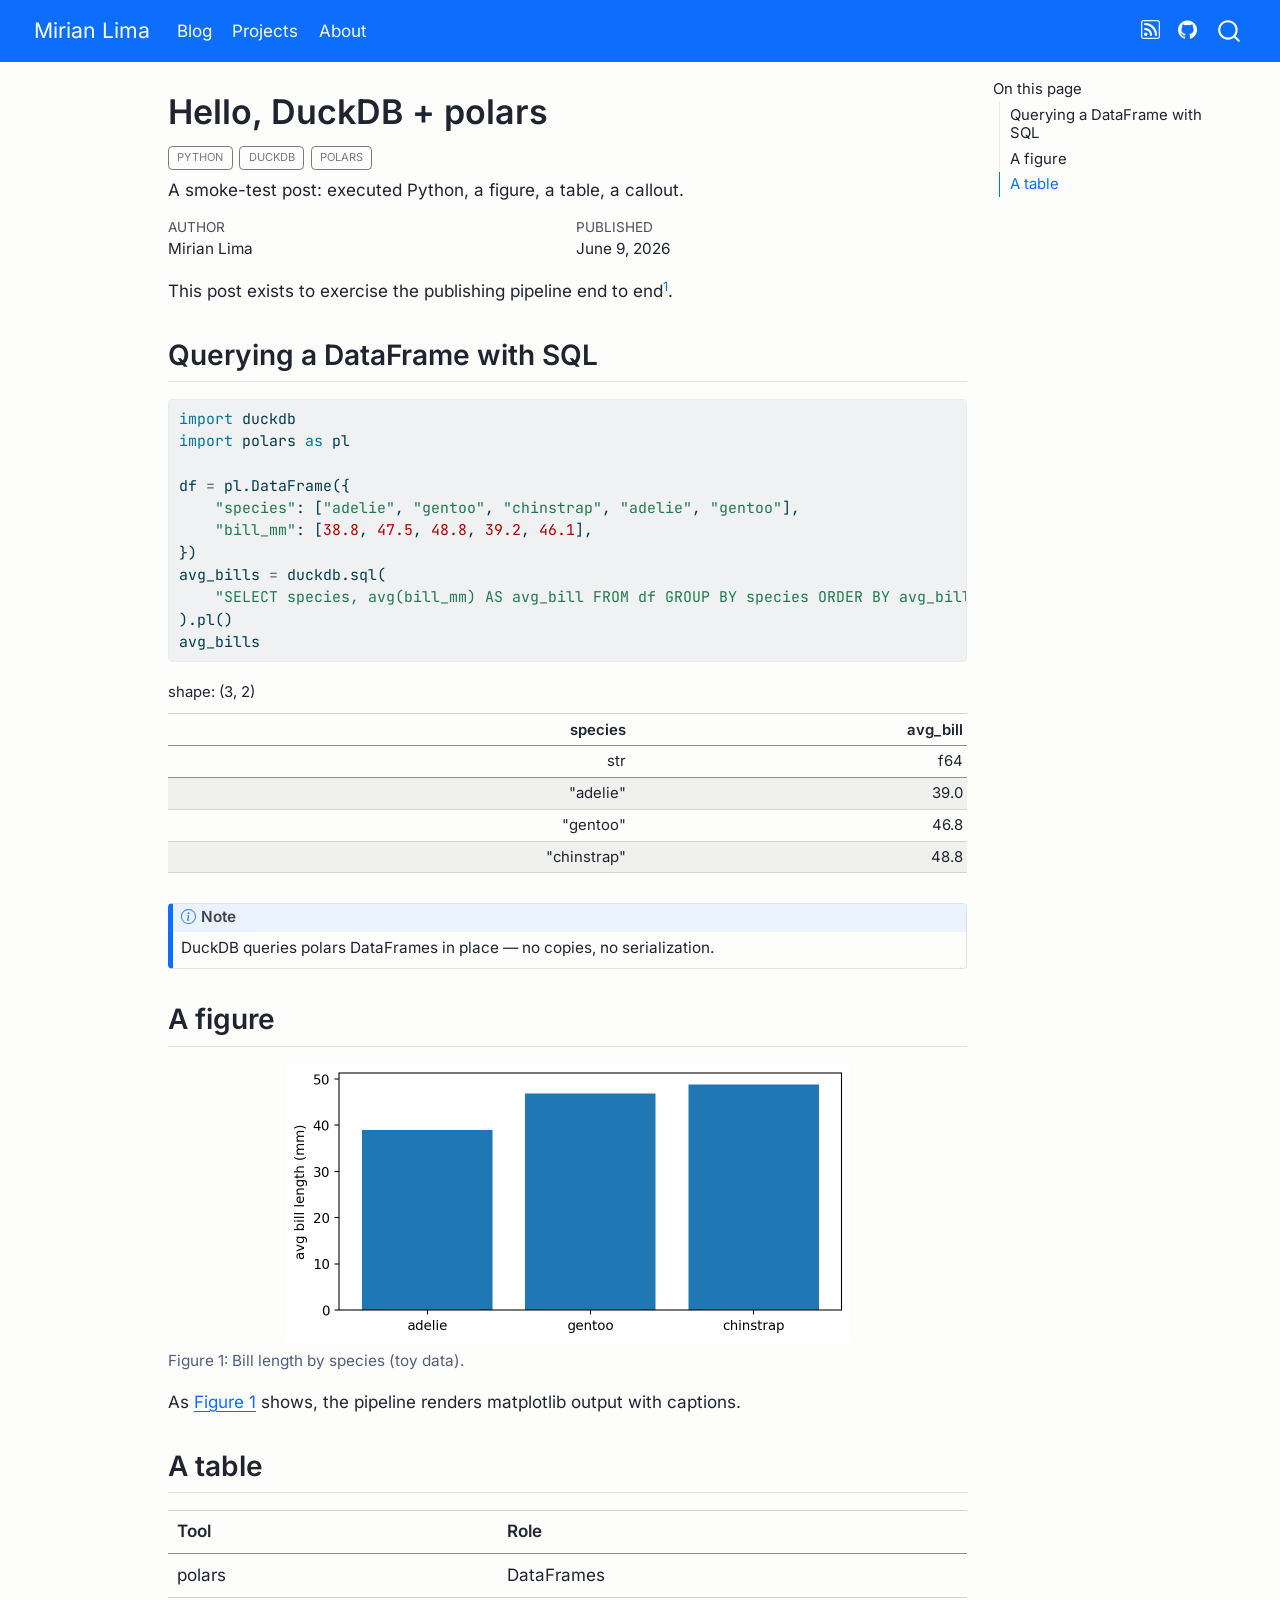
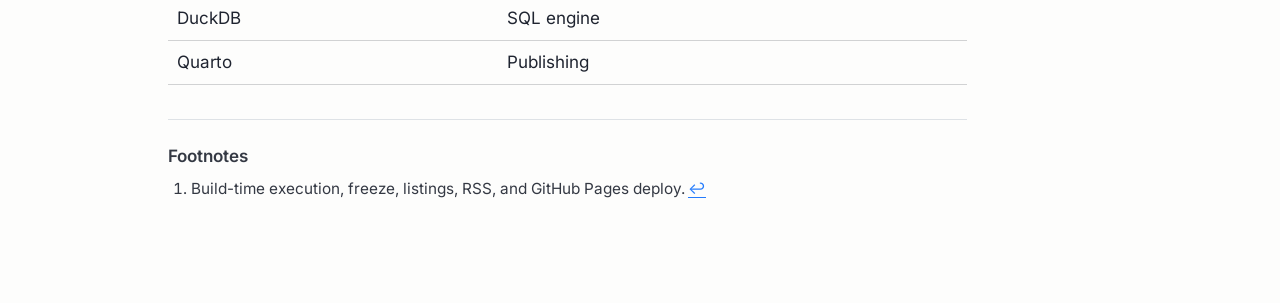
==== ai_docs/design-samples/sample-post.html @ 85ce5314 "Add self-contained sample pages for the Claude Design round" ====
<!DOCTYPE html>
<html xmlns="http://www.w3.org/1999/xhtml" lang="en" xml:lang="en"><head>

<meta charset="utf-8">
<meta name="generator" content="quarto-1.8.24">

<meta name="viewport" content="width=device-width, initial-scale=1.0, user-scalable=yes">

<meta name="author" content="Mirian Lima">
<meta name="dcterms.date" content="2026-06-09">
<meta name="description" content="A smoke-test post: executed Python, a figure, a table, a callout.">

<title>Hello, DuckDB + polars – Mirian Lima</title>
<style>
code{white-space: pre-wrap;}
span.smallcaps{font-variant: small-caps;}
div.columns{display: flex; gap: min(4vw, 1.5em);}
div.column{flex: auto; overflow-x: auto;}
div.hanging-indent{margin-left: 1.5em; text-indent: -1.5em;}
ul.task-list{list-style: none;}
ul.task-list li input[type="checkbox"] {
width: 0.8em;
margin: 0 0.8em 0.2em -1em;  vertical-align: middle;
}

html { -webkit-text-size-adjust: 100%; }
pre > code.sourceCode { white-space: pre; position: relative; }
pre > code.sourceCode > span { display: inline-block; line-height: 1.25; }
pre > code.sourceCode > span:empty { height: 1.2em; }
.sourceCode { overflow: visible; }
code.sourceCode > span { color: inherit; text-decoration: inherit; }
div.sourceCode { margin: 1em 0; }
pre.sourceCode { margin: 0; }
@media screen {
div.sourceCode { overflow: auto; }
}
@media print {
pre > code.sourceCode { white-space: pre-wrap; }
pre > code.sourceCode > span { text-indent: -5em; padding-left: 5em; }
}
pre.numberSource code
{ counter-reset: source-line 0; }
pre.numberSource code > span
{ position: relative; left: -4em; counter-increment: source-line; }
pre.numberSource code > span > a:first-child::before
{ content: counter(source-line);
position: relative; left: -1em; text-align: right; vertical-align: baseline;
border: none; display: inline-block;
-webkit-touch-callout: none; -webkit-user-select: none;
-khtml-user-select: none; -moz-user-select: none;
-ms-user-select: none; user-select: none;
padding: 0 4px; width: 4em;
}
pre.numberSource { margin-left: 3em; padding-left: 4px; }
div.sourceCode
{ }
@media screen {
pre > code.sourceCode > span > a:first-child::before { text-decoration: underline; }
}
</style>


<script>/*! jQuery v3.5.1 | (c) JS Foundation and other contributors | jquery.org/license */
!function(e,t){"use strict";"object"==typeof module&&"object"==typeof module.exports?module.exports=e.document?t(e,!0):function(e){if(!e.document)throw new Error("jQuery requires a window with a document");return t(e)}:t(e)}("undefined"!=typeof window?window:this,function(C,e){"use strict";var t=[],r=Object.getPrototypeOf,s=t.slice,g=t.flat?function(e){return t.flat.call(e)}:function(e){return t.concat.apply([],e)},u=t.push,i=t.indexOf,n={},o=n.toString,v=n.hasOwnProperty,a=v.toString,l=a.call(Object),y={},m=function(e){return"function"==typeof e&&"number"!=typeof e.nodeType},x=function(e){return null!=e&&e===e.window},E=C.document,c={type:!0,src:!0,nonce:!0,noModule:!0};function b(e,t,n){var r,i,o=(n=n||E).createElement("script");if(o.text=e,t)for(r in c)(i=t[r]||t.getAttribute&&t.getAttribute(r))&&o.setAttribute(r,i);n.head.appendChild(o).parentNode.removeChild(o)}function w(e){return null==e?e+"":"object"==typeof e||"function"==typeof e?n[o.call(e)]||"object":typeof e}var f="3.5.1",S=function(e,t){return new S.fn.init(e,t)};function p(e){var t=!!e&&"length"in e&&e.length,n=w(e);return!m(e)&&!x(e)&&("array"===n||0===t||"number"==typeof t&&0<t&&t-1 in e)}S.fn=S.prototype={jquery:f,constructor:S,length:0,toArray:function(){return s.call(this)},get:function(e){return null==e?s.call(this):e<0?this[e+this.length]:this[e]},pushStack:function(e){var t=S.merge(this.constructor(),e);return t.prevObject=this,t},each:function(e){return S.each(this,e)},map:function(n){return this.pushStack(S.map(this,function(e,t){return n.call(e,t,e)}))},slice:function(){return this.pushStack(s.apply(this,arguments))},first:function(){return this.eq(0)},last:function(){return this.eq(-1)},even:function(){return this.pushStack(S.grep(this,function(e,t){return(t+1)%2}))},odd:function(){return this.pushStack(S.grep(this,function(e,t){return t%2}))},eq:function(e){var t=this.length,n=+e+(e<0?t:0);return this.pushStack(0<=n&&n<t?[this[n]]:[])},end:function(){return this.prevObject||this.constructor()},push:u,sort:t.sort,splice:t.splice},S.extend=S.fn.extend=function(){var e,t,n,r,i,o,a=arguments[0]||{},s=1,u=arguments.length,l=!1;for("boolean"==typeof a&&(l=a,a=arguments[s]||{},s++),"object"==typeof a||m(a)||(a={}),s===u&&(a=this,s--);s<u;s++)if(null!=(e=arguments[s]))for(t in e)r=e[t],"__proto__"!==t&&a!==r&&(l&&r&&(S.isPlainObject(r)||(i=Array.isArray(r)))?(n=a[t],o=i&&!Array.isArray(n)?[]:i||S.isPlainObject(n)?n:{},i=!1,a[t]=S.extend(l,o,r)):void 0!==r&&(a[t]=r));return a},S.extend({expando:"jQuery"+(f+Math.random()).replace(/\D/g,""),isReady:!0,error:function(e){throw new Error(e)},noop:function(){},isPlainObject:function(e){var t,n;return!(!e||"[object Object]"!==o.call(e))&&(!(t=r(e))||"function"==typeof(n=v.call(t,"constructor")&&t.constructor)&&a.call(n)===l)},isEmptyObject:function(e){var t;for(t in e)return!1;return!0},globalEval:function(e,t,n){b(e,{nonce:t&&t.nonce},n)},each:function(e,t){var n,r=0;if(p(e)){for(n=e.length;r<n;r++)if(!1===t.call(e[r],r,e[r]))break}else for(r in e)if(!1===t.call(e[r],r,e[r]))break;return e},makeArray:function(e,t){var n=t||[];return null!=e&&(p(Object(e))?S.merge(n,"string"==typeof e?[e]:e):u.call(n,e)),n},inArray:function(e,t,n){return null==t?-1:i.call(t,e,n)},merge:function(e,t){for(var n=+t.length,r=0,i=e.length;r<n;r++)e[i++]=t[r];return e.length=i,e},grep:function(e,t,n){for(var r=[],i=0,o=e.length,a=!n;i<o;i++)!t(e[i],i)!==a&&r.push(e[i]);return r},map:function(e,t,n){var r,i,o=0,a=[];if(p(e))for(r=e.length;o<r;o++)null!=(i=t(e[o],o,n))&&a.push(i);else for(o in e)null!=(i=t(e[o],o,n))&&a.push(i);return g(a)},guid:1,support:y}),"function"==typeof Symbol&&(S.fn[Symbol.iterator]=t[Symbol.iterator]),S.each("Boolean Number String Function Array Date RegExp Object Error Symbol".split(" "),function(e,t){n["[object "+t+"]"]=t.toLowerCase()});var d=function(n){var e,d,b,o,i,h,f,g,w,u,l,T,C,a,E,v,s,c,y,S="sizzle"+1*new Date,p=n.document,k=0,r=0,m=ue(),x=ue(),A=ue(),N=ue(),D=function(e,t){return e===t&&(l=!0),0},j={}.hasOwnProperty,t=[],q=t.pop,L=t.push,H=t.push,O=t.slice,P=function(e,t){for(var n=0,r=e.length;n<r;n++)if(e[n]===t)return n;return-1},R="checked|selected|async|autofocus|autoplay|controls|defer|disabled|hidden|ismap|loop|multiple|open|readonly|required|scoped",M="[\\x20\\t\\r\\n\\f]",I="(?:\\\\[\\da-fA-F]{1,6}"+M+"?|\\\\[^\\r\\n\\f]|[\\w-]|[^\0-\\x7f])+",W="\\["+M+"*("+I+")(?:"+M+"*([*^$|!~]?=)"+M+"*(?:'((?:\\\\.|[^\\\\'])*)'|\"((?:\\\\.|[^\\\\\"])*)\"|("+I+"))|)"+M+"*\\]",F=":("+I+")(?:\\((('((?:\\\\.|[^\\\\'])*)'|\"((?:\\\\.|[^\\\\\"])*)\")|((?:\\\\.|[^\\\\()[\\]]|"+W+")*)|.*)\\)|)",B=new RegExp(M+"+","g"),$=new RegExp("^"+M+"+|((?:^|[^\\\\])(?:\\\\.)*)"+M+"+$","g"),_=new RegExp("^"+M+"*,"+M+"*"),z=new RegExp("^"+M+"*([>+~]|"+M+")"+M+"*"),U=new RegExp(M+"|>"),X=new RegExp(F),V=new RegExp("^"+I+"$"),G={ID:new RegExp("^#("+I+")"),CLASS:new RegExp("^\\.("+I+")"),TAG:new RegExp("^("+I+"|[*])"),ATTR:new RegExp("^"+W),PSEUDO:new RegExp("^"+F),CHILD:new RegExp("^:(only|first|last|nth|nth-last)-(child|of-type)(?:\\("+M+"*(even|odd|(([+-]|)(\\d*)n|)"+M+"*(?:([+-]|)"+M+"*(\\d+)|))"+M+"*\\)|)","i"),bool:new RegExp("^(?:"+R+")$","i"),needsContext:new RegExp("^"+M+"*[>+~]|:(even|odd|eq|gt|lt|nth|first|last)(?:\\("+M+"*((?:-\\d)?\\d*)"+M+"*\\)|)(?=[^-]|$)","i")},Y=/HTML$/i,Q=/^(?:input|select|textarea|button)$/i,J=/^h\d$/i,K=/^[^{]+\{\s*\[native \w/,Z=/^(?:#([\w-]+)|(\w+)|\.([\w-]+))$/,ee=/[+~]/,te=new RegExp("\\\\[\\da-fA-F]{1,6}"+M+"?|\\\\([^\\r\\n\\f])","g"),ne=function(e,t){var n="0x"+e.slice(1)-65536;return t||(n<0?String.fromCharCode(n+65536):String.fromCharCode(n>>10|55296,1023&n|56320))},re=/([\0-\x1f\x7f]|^-?\d)|^-$|[^\0-\x1f\x7f-\uFFFF\w-]/g,ie=function(e,t){return t?"\0"===e?"\ufffd":e.slice(0,-1)+"\\"+e.charCodeAt(e.length-1).toString(16)+" ":"\\"+e},oe=function(){T()},ae=be(function(e){return!0===e.disabled&&"fieldset"===e.nodeName.toLowerCase()},{dir:"parentNode",next:"legend"});try{H.apply(t=O.call(p.childNodes),p.childNodes),t[p.childNodes.length].nodeType}catch(e){H={apply:t.length?function(e,t){L.apply(e,O.call(t))}:function(e,t){var n=e.length,r=0;while(e[n++]=t[r++]);e.length=n-1}}}function se(t,e,n,r){var i,o,a,s,u,l,c,f=e&&e.ownerDocument,p=e?e.nodeType:9;if(n=n||[],"string"!=typeof t||!t||1!==p&&9!==p&&11!==p)return n;if(!r&&(T(e),e=e||C,E)){if(11!==p&&(u=Z.exec(t)))if(i=u[1]){if(9===p){if(!(a=e.getElementById(i)))return n;if(a.id===i)return n.push(a),n}else if(f&&(a=f.getElementById(i))&&y(e,a)&&a.id===i)return n.push(a),n}else{if(u[2])return H.apply(n,e.getElementsByTagName(t)),n;if((i=u[3])&&d.getElementsByClassName&&e.getElementsByClassName)return H.apply(n,e.getElementsByClassName(i)),n}if(d.qsa&&!N[t+" "]&&(!v||!v.test(t))&&(1!==p||"object"!==e.nodeName.toLowerCase())){if(c=t,f=e,1===p&&(U.test(t)||z.test(t))){(f=ee.test(t)&&ye(e.parentNode)||e)===e&&d.scope||((s=e.getAttribute("id"))?s=s.replace(re,ie):e.setAttribute("id",s=S)),o=(l=h(t)).length;while(o--)l[o]=(s?"#"+s:":scope")+" "+xe(l[o]);c=l.join(",")}try{return H.apply(n,f.querySelectorAll(c)),n}catch(e){N(t,!0)}finally{s===S&&e.removeAttribute("id")}}}return g(t.replace($,"$1"),e,n,r)}function ue(){var r=[];return function e(t,n){return r.push(t+" ")>b.cacheLength&&delete e[r.shift()],e[t+" "]=n}}function le(e){return e[S]=!0,e}function ce(e){var t=C.createElement("fieldset");try{return!!e(t)}catch(e){return!1}finally{t.parentNode&&t.parentNode.removeChild(t),t=null}}function fe(e,t){var n=e.split("|"),r=n.length;while(r--)b.attrHandle[n[r]]=t}function pe(e,t){var n=t&&e,r=n&&1===e.nodeType&&1===t.nodeType&&e.sourceIndex-t.sourceIndex;if(r)return r;if(n)while(n=n.nextSibling)if(n===t)return-1;return e?1:-1}function de(t){return function(e){return"input"===e.nodeName.toLowerCase()&&e.type===t}}function he(n){return function(e){var t=e.nodeName.toLowerCase();return("input"===t||"button"===t)&&e.type===n}}function ge(t){return function(e){return"form"in e?e.parentNode&&!1===e.disabled?"label"in e?"label"in e.parentNode?e.parentNode.disabled===t:e.disabled===t:e.isDisabled===t||e.isDisabled!==!t&&ae(e)===t:e.disabled===t:"label"in e&&e.disabled===t}}function ve(a){return le(function(o){return o=+o,le(function(e,t){var n,r=a([],e.length,o),i=r.length;while(i--)e[n=r[i]]&&(e[n]=!(t[n]=e[n]))})})}function ye(e){return e&&"undefined"!=typeof e.getElementsByTagName&&e}for(e in d=se.support={},i=se.isXML=function(e){var t=e.namespaceURI,n=(e.ownerDocument||e).documentElement;return!Y.test(t||n&&n.nodeName||"HTML")},T=se.setDocument=function(e){var t,n,r=e?e.ownerDocument||e:p;return r!=C&&9===r.nodeType&&r.documentElement&&(a=(C=r).documentElement,E=!i(C),p!=C&&(n=C.defaultView)&&n.top!==n&&(n.addEventListener?n.addEventListener("unload",oe,!1):n.attachEvent&&n.attachEvent("onunload",oe)),d.scope=ce(function(e){return a.appendChild(e).appendChild(C.createElement("div")),"undefined"!=typeof e.querySelectorAll&&!e.querySelectorAll(":scope fieldset div").length}),d.attributes=ce(function(e){return e.className="i",!e.getAttribute("className")}),d.getElementsByTagName=ce(function(e){return e.appendChild(C.createComment("")),!e.getElementsByTagName("*").length}),d.getElementsByClassName=K.test(C.getElementsByClassName),d.getById=ce(function(e){return a.appendChild(e).id=S,!C.getElementsByName||!C.getElementsByName(S).length}),d.getById?(b.filter.ID=function(e){var t=e.replace(te,ne);return function(e){return e.getAttribute("id")===t}},b.find.ID=function(e,t){if("undefined"!=typeof t.getElementById&&E){var n=t.getElementById(e);return n?[n]:[]}}):(b.filter.ID=function(e){var n=e.replace(te,ne);return function(e){var t="undefined"!=typeof e.getAttributeNode&&e.getAttributeNode("id");return t&&t.value===n}},b.find.ID=function(e,t){if("undefined"!=typeof t.getElementById&&E){var n,r,i,o=t.getElementById(e);if(o){if((n=o.getAttributeNode("id"))&&n.value===e)return[o];i=t.getElementsByName(e),r=0;while(o=i[r++])if((n=o.getAttributeNode("id"))&&n.value===e)return[o]}return[]}}),b.find.TAG=d.getElementsByTagName?function(e,t){return"undefined"!=typeof t.getElementsByTagName?t.getElementsByTagName(e):d.qsa?t.querySelectorAll(e):void 0}:function(e,t){var n,r=[],i=0,o=t.getElementsByTagName(e);if("*"===e){while(n=o[i++])1===n.nodeType&&r.push(n);return r}return o},b.find.CLASS=d.getElementsByClassName&&function(e,t){if("undefined"!=typeof t.getElementsByClassName&&E)return t.getElementsByClassName(e)},s=[],v=[],(d.qsa=K.test(C.querySelectorAll))&&(ce(function(e){var t;a.appendChild(e).innerHTML="<a id='"+S+"'></a><select id='"+S+"-\r\\' msallowcapture=''><option selected=''></option></select>",e.querySelectorAll("[msallowcapture^='']").length&&v.push("[*^$]="+M+"*(?:''|\"\")"),e.querySelectorAll("[selected]").length||v.push("\\["+M+"*(?:value|"+R+")"),e.querySelectorAll("[id~="+S+"-]").length||v.push("~="),(t=C.createElement("input")).setAttribute("name",""),e.appendChild(t),e.querySelectorAll("[name='']").length||v.push("\\["+M+"*name"+M+"*="+M+"*(?:''|\"\")"),e.querySelectorAll(":checked").length||v.push(":checked"),e.querySelectorAll("a#"+S+"+*").length||v.push(".#.+[+~]"),e.querySelectorAll("\\\f"),v.push("[\\r\\n\\f]")}),ce(function(e){e.innerHTML="<a href='' disabled='disabled'></a><select disabled='disabled'><option/></select>";var t=C.createElement("input");t.setAttribute("type","hidden"),e.appendChild(t).setAttribute("name","D"),e.querySelectorAll("[name=d]").length&&v.push("name"+M+"*[*^$|!~]?="),2!==e.querySelectorAll(":enabled").length&&v.push(":enabled",":disabled"),a.appendChild(e).disabled=!0,2!==e.querySelectorAll(":disabled").length&&v.push(":enabled",":disabled"),e.querySelectorAll("*,:x"),v.push(",.*:")})),(d.matchesSelector=K.test(c=a.matches||a.webkitMatchesSelector||a.mozMatchesSelector||a.oMatchesSelector||a.msMatchesSelector))&&ce(function(e){d.disconnectedMatch=c.call(e,"*"),c.call(e,"[s!='']:x"),s.push("!=",F)}),v=v.length&&new RegExp(v.join("|")),s=s.length&&new RegExp(s.join("|")),t=K.test(a.compareDocumentPosition),y=t||K.test(a.contains)?function(e,t){var n=9===e.nodeType?e.documentElement:e,r=t&&t.parentNode;return e===r||!(!r||1!==r.nodeType||!(n.contains?n.contains(r):e.compareDocumentPosition&&16&e.compareDocumentPosition(r)))}:function(e,t){if(t)while(t=t.parentNode)if(t===e)return!0;return!1},D=t?function(e,t){if(e===t)return l=!0,0;var n=!e.compareDocumentPosition-!t.compareDocumentPosition;return n||(1&(n=(e.ownerDocument||e)==(t.ownerDocument||t)?e.compareDocumentPosition(t):1)||!d.sortDetached&&t.compareDocumentPosition(e)===n?e==C||e.ownerDocument==p&&y(p,e)?-1:t==C||t.ownerDocument==p&&y(p,t)?1:u?P(u,e)-P(u,t):0:4&n?-1:1)}:function(e,t){if(e===t)return l=!0,0;var n,r=0,i=e.parentNode,o=t.parentNode,a=[e],s=[t];if(!i||!o)return e==C?-1:t==C?1:i?-1:o?1:u?P(u,e)-P(u,t):0;if(i===o)return pe(e,t);n=e;while(n=n.parentNode)a.unshift(n);n=t;while(n=n.parentNode)s.unshift(n);while(a[r]===s[r])r++;return r?pe(a[r],s[r]):a[r]==p?-1:s[r]==p?1:0}),C},se.matches=function(e,t){return se(e,null,null,t)},se.matchesSelector=function(e,t){if(T(e),d.matchesSelector&&E&&!N[t+" "]&&(!s||!s.test(t))&&(!v||!v.test(t)))try{var n=c.call(e,t);if(n||d.disconnectedMatch||e.document&&11!==e.document.nodeType)return n}catch(e){N(t,!0)}return 0<se(t,C,null,[e]).length},se.contains=function(e,t){return(e.ownerDocument||e)!=C&&T(e),y(e,t)},se.attr=function(e,t){(e.ownerDocument||e)!=C&&T(e);var n=b.attrHandle[t.toLowerCase()],r=n&&j.call(b.attrHandle,t.toLowerCase())?n(e,t,!E):void 0;return void 0!==r?r:d.attributes||!E?e.getAttribute(t):(r=e.getAttributeNode(t))&&r.specified?r.value:null},se.escape=function(e){return(e+"").replace(re,ie)},se.error=function(e){throw new Error("Syntax error, unrecognized expression: "+e)},se.uniqueSort=function(e){var t,n=[],r=0,i=0;if(l=!d.detectDuplicates,u=!d.sortStable&&e.slice(0),e.sort(D),l){while(t=e[i++])t===e[i]&&(r=n.push(i));while(r--)e.splice(n[r],1)}return u=null,e},o=se.getText=function(e){var t,n="",r=0,i=e.nodeType;if(i){if(1===i||9===i||11===i){if("string"==typeof e.textContent)return e.textContent;for(e=e.firstChild;e;e=e.nextSibling)n+=o(e)}else if(3===i||4===i)return e.nodeValue}else while(t=e[r++])n+=o(t);return n},(b=se.selectors={cacheLength:50,createPseudo:le,match:G,attrHandle:{},find:{},relative:{">":{dir:"parentNode",first:!0}," ":{dir:"parentNode"},"+":{dir:"previousSibling",first:!0},"~":{dir:"previousSibling"}},preFilter:{ATTR:function(e){return e[1]=e[1].replace(te,ne),e[3]=(e[3]||e[4]||e[5]||"").replace(te,ne),"~="===e[2]&&(e[3]=" "+e[3]+" "),e.slice(0,4)},CHILD:function(e){return e[1]=e[1].toLowerCase(),"nth"===e[1].slice(0,3)?(e[3]||se.error(e[0]),e[4]=+(e[4]?e[5]+(e[6]||1):2*("even"===e[3]||"odd"===e[3])),e[5]=+(e[7]+e[8]||"odd"===e[3])):e[3]&&se.error(e[0]),e},PSEUDO:function(e){var t,n=!e[6]&&e[2];return G.CHILD.test(e[0])?null:(e[3]?e[2]=e[4]||e[5]||"":n&&X.test(n)&&(t=h(n,!0))&&(t=n.indexOf(")",n.length-t)-n.length)&&(e[0]=e[0].slice(0,t),e[2]=n.slice(0,t)),e.slice(0,3))}},filter:{TAG:function(e){var t=e.replace(te,ne).toLowerCase();return"*"===e?function(){return!0}:function(e){return e.nodeName&&e.nodeName.toLowerCase()===t}},CLASS:function(e){var t=m[e+" "];return t||(t=new RegExp("(^|"+M+")"+e+"("+M+"|$)"))&&m(e,function(e){return t.test("string"==typeof e.className&&e.className||"undefined"!=typeof e.getAttribute&&e.getAttribute("class")||"")})},ATTR:function(n,r,i){return function(e){var t=se.attr(e,n);return null==t?"!="===r:!r||(t+="","="===r?t===i:"!="===r?t!==i:"^="===r?i&&0===t.indexOf(i):"*="===r?i&&-1<t.indexOf(i):"$="===r?i&&t.slice(-i.length)===i:"~="===r?-1<(" "+t.replace(B," ")+" ").indexOf(i):"|="===r&&(t===i||t.slice(0,i.length+1)===i+"-"))}},CHILD:function(h,e,t,g,v){var y="nth"!==h.slice(0,3),m="last"!==h.slice(-4),x="of-type"===e;return 1===g&&0===v?function(e){return!!e.parentNode}:function(e,t,n){var r,i,o,a,s,u,l=y!==m?"nextSibling":"previousSibling",c=e.parentNode,f=x&&e.nodeName.toLowerCase(),p=!n&&!x,d=!1;if(c){if(y){while(l){a=e;while(a=a[l])if(x?a.nodeName.toLowerCase()===f:1===a.nodeType)return!1;u=l="only"===h&&!u&&"nextSibling"}return!0}if(u=[m?c.firstChild:c.lastChild],m&&p){d=(s=(r=(i=(o=(a=c)[S]||(a[S]={}))[a.uniqueID]||(o[a.uniqueID]={}))[h]||[])[0]===k&&r[1])&&r[2],a=s&&c.childNodes[s];while(a=++s&&a&&a[l]||(d=s=0)||u.pop())if(1===a.nodeType&&++d&&a===e){i[h]=[k,s,d];break}}else if(p&&(d=s=(r=(i=(o=(a=e)[S]||(a[S]={}))[a.uniqueID]||(o[a.uniqueID]={}))[h]||[])[0]===k&&r[1]),!1===d)while(a=++s&&a&&a[l]||(d=s=0)||u.pop())if((x?a.nodeName.toLowerCase()===f:1===a.nodeType)&&++d&&(p&&((i=(o=a[S]||(a[S]={}))[a.uniqueID]||(o[a.uniqueID]={}))[h]=[k,d]),a===e))break;return(d-=v)===g||d%g==0&&0<=d/g}}},PSEUDO:function(e,o){var t,a=b.pseudos[e]||b.setFilters[e.toLowerCase()]||se.error("unsupported pseudo: "+e);return a[S]?a(o):1<a.length?(t=[e,e,"",o],b.setFilters.hasOwnProperty(e.toLowerCase())?le(function(e,t){var n,r=a(e,o),i=r.length;while(i--)e[n=P(e,r[i])]=!(t[n]=r[i])}):function(e){return a(e,0,t)}):a}},pseudos:{not:le(function(e){var r=[],i=[],s=f(e.replace($,"$1"));return s[S]?le(function(e,t,n,r){var i,o=s(e,null,r,[]),a=e.length;while(a--)(i=o[a])&&(e[a]=!(t[a]=i))}):function(e,t,n){return r[0]=e,s(r,null,n,i),r[0]=null,!i.pop()}}),has:le(function(t){return function(e){return 0<se(t,e).length}}),contains:le(function(t){return t=t.replace(te,ne),function(e){return-1<(e.textContent||o(e)).indexOf(t)}}),lang:le(function(n){return V.test(n||"")||se.error("unsupported lang: "+n),n=n.replace(te,ne).toLowerCase(),function(e){var t;do{if(t=E?e.lang:e.getAttribute("xml:lang")||e.getAttribute("lang"))return(t=t.toLowerCase())===n||0===t.indexOf(n+"-")}while((e=e.parentNode)&&1===e.nodeType);return!1}}),target:function(e){var t=n.location&&n.location.hash;return t&&t.slice(1)===e.id},root:function(e){return e===a},focus:function(e){return e===C.activeElement&&(!C.hasFocus||C.hasFocus())&&!!(e.type||e.href||~e.tabIndex)},enabled:ge(!1),disabled:ge(!0),checked:function(e){var t=e.nodeName.toLowerCase();return"input"===t&&!!e.checked||"option"===t&&!!e.selected},selected:function(e){return e.parentNode&&e.parentNode.selectedIndex,!0===e.selected},empty:function(e){for(e=e.firstChild;e;e=e.nextSibling)if(e.nodeType<6)return!1;return!0},parent:function(e){return!b.pseudos.empty(e)},header:function(e){return J.test(e.nodeName)},input:function(e){return Q.test(e.nodeName)},button:function(e){var t=e.nodeName.toLowerCase();return"input"===t&&"button"===e.type||"button"===t},text:function(e){var t;return"input"===e.nodeName.toLowerCase()&&"text"===e.type&&(null==(t=e.getAttribute("type"))||"text"===t.toLowerCase())},first:ve(function(){return[0]}),last:ve(function(e,t){return[t-1]}),eq:ve(function(e,t,n){return[n<0?n+t:n]}),even:ve(function(e,t){for(var n=0;n<t;n+=2)e.push(n);return e}),odd:ve(function(e,t){for(var n=1;n<t;n+=2)e.push(n);return e}),lt:ve(function(e,t,n){for(var r=n<0?n+t:t<n?t:n;0<=--r;)e.push(r);return e}),gt:ve(function(e,t,n){for(var r=n<0?n+t:n;++r<t;)e.push(r);return e})}}).pseudos.nth=b.pseudos.eq,{radio:!0,checkbox:!0,file:!0,password:!0,image:!0})b.pseudos[e]=de(e);for(e in{submit:!0,reset:!0})b.pseudos[e]=he(e);function me(){}function xe(e){for(var t=0,n=e.length,r="";t<n;t++)r+=e[t].value;return r}function be(s,e,t){var u=e.dir,l=e.next,c=l||u,f=t&&"parentNode"===c,p=r++;return e.first?function(e,t,n){while(e=e[u])if(1===e.nodeType||f)return s(e,t,n);return!1}:function(e,t,n){var r,i,o,a=[k,p];if(n){while(e=e[u])if((1===e.nodeType||f)&&s(e,t,n))return!0}else while(e=e[u])if(1===e.nodeType||f)if(i=(o=e[S]||(e[S]={}))[e.uniqueID]||(o[e.uniqueID]={}),l&&l===e.nodeName.toLowerCase())e=e[u]||e;else{if((r=i[c])&&r[0]===k&&r[1]===p)return a[2]=r[2];if((i[c]=a)[2]=s(e,t,n))return!0}return!1}}function we(i){return 1<i.length?function(e,t,n){var r=i.length;while(r--)if(!i[r](e,t,n))return!1;return!0}:i[0]}function Te(e,t,n,r,i){for(var o,a=[],s=0,u=e.length,l=null!=t;s<u;s++)(o=e[s])&&(n&&!n(o,r,i)||(a.push(o),l&&t.push(s)));return a}function Ce(d,h,g,v,y,e){return v&&!v[S]&&(v=Ce(v)),y&&!y[S]&&(y=Ce(y,e)),le(function(e,t,n,r){var i,o,a,s=[],u=[],l=t.length,c=e||function(e,t,n){for(var r=0,i=t.length;r<i;r++)se(e,t[r],n);return n}(h||"*",n.nodeType?[n]:n,[]),f=!d||!e&&h?c:Te(c,s,d,n,r),p=g?y||(e?d:l||v)?[]:t:f;if(g&&g(f,p,n,r),v){i=Te(p,u),v(i,[],n,r),o=i.length;while(o--)(a=i[o])&&(p[u[o]]=!(f[u[o]]=a))}if(e){if(y||d){if(y){i=[],o=p.length;while(o--)(a=p[o])&&i.push(f[o]=a);y(null,p=[],i,r)}o=p.length;while(o--)(a=p[o])&&-1<(i=y?P(e,a):s[o])&&(e[i]=!(t[i]=a))}}else p=Te(p===t?p.splice(l,p.length):p),y?y(null,t,p,r):H.apply(t,p)})}function Ee(e){for(var i,t,n,r=e.length,o=b.relative[e[0].type],a=o||b.relative[" "],s=o?1:0,u=be(function(e){return e===i},a,!0),l=be(function(e){return-1<P(i,e)},a,!0),c=[function(e,t,n){var r=!o&&(n||t!==w)||((i=t).nodeType?u(e,t,n):l(e,t,n));return i=null,r}];s<r;s++)if(t=b.relative[e[s].type])c=[be(we(c),t)];else{if((t=b.filter[e[s].type].apply(null,e[s].matches))[S]){for(n=++s;n<r;n++)if(b.relative[e[n].type])break;return Ce(1<s&&we(c),1<s&&xe(e.slice(0,s-1).concat({value:" "===e[s-2].type?"*":""})).replace($,"$1"),t,s<n&&Ee(e.slice(s,n)),n<r&&Ee(e=e.slice(n)),n<r&&xe(e))}c.push(t)}return we(c)}return me.prototype=b.filters=b.pseudos,b.setFilters=new me,h=se.tokenize=function(e,t){var n,r,i,o,a,s,u,l=x[e+" "];if(l)return t?0:l.slice(0);a=e,s=[],u=b.preFilter;while(a){for(o in n&&!(r=_.exec(a))||(r&&(a=a.slice(r[0].length)||a),s.push(i=[])),n=!1,(r=z.exec(a))&&(n=r.shift(),i.push({value:n,type:r[0].replace($," ")}),a=a.slice(n.length)),b.filter)!(r=G[o].exec(a))||u[o]&&!(r=u[o](r))||(n=r.shift(),i.push({value:n,type:o,matches:r}),a=a.slice(n.length));if(!n)break}return t?a.length:a?se.error(e):x(e,s).slice(0)},f=se.compile=function(e,t){var n,v,y,m,x,r,i=[],o=[],a=A[e+" "];if(!a){t||(t=h(e)),n=t.length;while(n--)(a=Ee(t[n]))[S]?i.push(a):o.push(a);(a=A(e,(v=o,m=0<(y=i).length,x=0<v.length,r=function(e,t,n,r,i){var o,a,s,u=0,l="0",c=e&&[],f=[],p=w,d=e||x&&b.find.TAG("*",i),h=k+=null==p?1:Math.random()||.1,g=d.length;for(i&&(w=t==C||t||i);l!==g&&null!=(o=d[l]);l++){if(x&&o){a=0,t||o.ownerDocument==C||(T(o),n=!E);while(s=v[a++])if(s(o,t||C,n)){r.push(o);break}i&&(k=h)}m&&((o=!s&&o)&&u--,e&&c.push(o))}if(u+=l,m&&l!==u){a=0;while(s=y[a++])s(c,f,t,n);if(e){if(0<u)while(l--)c[l]||f[l]||(f[l]=q.call(r));f=Te(f)}H.apply(r,f),i&&!e&&0<f.length&&1<u+y.length&&se.uniqueSort(r)}return i&&(k=h,w=p),c},m?le(r):r))).selector=e}return a},g=se.select=function(e,t,n,r){var i,o,a,s,u,l="function"==typeof e&&e,c=!r&&h(e=l.selector||e);if(n=n||[],1===c.length){if(2<(o=c[0]=c[0].slice(0)).length&&"ID"===(a=o[0]).type&&9===t.nodeType&&E&&b.relative[o[1].type]){if(!(t=(b.find.ID(a.matches[0].replace(te,ne),t)||[])[0]))return n;l&&(t=t.parentNode),e=e.slice(o.shift().value.length)}i=G.needsContext.test(e)?0:o.length;while(i--){if(a=o[i],b.relative[s=a.type])break;if((u=b.find[s])&&(r=u(a.matches[0].replace(te,ne),ee.test(o[0].type)&&ye(t.parentNode)||t))){if(o.splice(i,1),!(e=r.length&&xe(o)))return H.apply(n,r),n;break}}}return(l||f(e,c))(r,t,!E,n,!t||ee.test(e)&&ye(t.parentNode)||t),n},d.sortStable=S.split("").sort(D).join("")===S,d.detectDuplicates=!!l,T(),d.sortDetached=ce(function(e){return 1&e.compareDocumentPosition(C.createElement("fieldset"))}),ce(function(e){return e.innerHTML="<a href='#'></a>","#"===e.firstChild.getAttribute("href")})||fe("type|href|height|width",function(e,t,n){if(!n)return e.getAttribute(t,"type"===t.toLowerCase()?1:2)}),d.attributes&&ce(function(e){return e.innerHTML="<input/>",e.firstChild.setAttribute("value",""),""===e.firstChild.getAttribute("value")})||fe("value",function(e,t,n){if(!n&&"input"===e.nodeName.toLowerCase())return e.defaultValue}),ce(function(e){return null==e.getAttribute("disabled")})||fe(R,function(e,t,n){var r;if(!n)return!0===e[t]?t.toLowerCase():(r=e.getAttributeNode(t))&&r.specified?r.value:null}),se}(C);S.find=d,S.expr=d.selectors,S.expr[":"]=S.expr.pseudos,S.uniqueSort=S.unique=d.uniqueSort,S.text=d.getText,S.isXMLDoc=d.isXML,S.contains=d.contains,S.escapeSelector=d.escape;var h=function(e,t,n){var r=[],i=void 0!==n;while((e=e[t])&&9!==e.nodeType)if(1===e.nodeType){if(i&&S(e).is(n))break;r.push(e)}return r},T=function(e,t){for(var n=[];e;e=e.nextSibling)1===e.nodeType&&e!==t&&n.push(e);return n},k=S.expr.match.needsContext;function A(e,t){return e.nodeName&&e.nodeName.toLowerCase()===t.toLowerCase()}var N=/^<([a-z][^\/\0>:\x20\t\r\n\f]*)[\x20\t\r\n\f]*\/?>(?:<\/\1>|)$/i;function D(e,n,r){return m(n)?S.grep(e,function(e,t){return!!n.call(e,t,e)!==r}):n.nodeType?S.grep(e,function(e){return e===n!==r}):"string"!=typeof n?S.grep(e,function(e){return-1<i.call(n,e)!==r}):S.filter(n,e,r)}S.filter=function(e,t,n){var r=t[0];return n&&(e=":not("+e+")"),1===t.length&&1===r.nodeType?S.find.matchesSelector(r,e)?[r]:[]:S.find.matches(e,S.grep(t,function(e){return 1===e.nodeType}))},S.fn.extend({find:function(e){var t,n,r=this.length,i=this;if("string"!=typeof e)return this.pushStack(S(e).filter(function(){for(t=0;t<r;t++)if(S.contains(i[t],this))return!0}));for(n=this.pushStack([]),t=0;t<r;t++)S.find(e,i[t],n);return 1<r?S.uniqueSort(n):n},filter:function(e){return this.pushStack(D(this,e||[],!1))},not:function(e){return this.pushStack(D(this,e||[],!0))},is:function(e){return!!D(this,"string"==typeof e&&k.test(e)?S(e):e||[],!1).length}});var j,q=/^(?:\s*(<[\w\W]+>)[^>]*|#([\w-]+))$/;(S.fn.init=function(e,t,n){var r,i;if(!e)return this;if(n=n||j,"string"==typeof e){if(!(r="<"===e[0]&&">"===e[e.length-1]&&3<=e.length?[null,e,null]:q.exec(e))||!r[1]&&t)return!t||t.jquery?(t||n).find(e):this.constructor(t).find(e);if(r[1]){if(t=t instanceof S?t[0]:t,S.merge(this,S.parseHTML(r[1],t&&t.nodeType?t.ownerDocument||t:E,!0)),N.test(r[1])&&S.isPlainObject(t))for(r in t)m(this[r])?this[r](t[r]):this.attr(r,t[r]);return this}return(i=E.getElementById(r[2]))&&(this[0]=i,this.length=1),this}return e.nodeType?(this[0]=e,this.length=1,this):m(e)?void 0!==n.ready?n.ready(e):e(S):S.makeArray(e,this)}).prototype=S.fn,j=S(E);var L=/^(?:parents|prev(?:Until|All))/,H={children:!0,contents:!0,next:!0,prev:!0};function O(e,t){while((e=e[t])&&1!==e.nodeType);return e}S.fn.extend({has:function(e){var t=S(e,this),n=t.length;return this.filter(function(){for(var e=0;e<n;e++)if(S.contains(this,t[e]))return!0})},closest:function(e,t){var n,r=0,i=this.length,o=[],a="string"!=typeof e&&S(e);if(!k.test(e))for(;r<i;r++)for(n=this[r];n&&n!==t;n=n.parentNode)if(n.nodeType<11&&(a?-1<a.index(n):1===n.nodeType&&S.find.matchesSelector(n,e))){o.push(n);break}return this.pushStack(1<o.length?S.uniqueSort(o):o)},index:function(e){return e?"string"==typeof e?i.call(S(e),this[0]):i.call(this,e.jquery?e[0]:e):this[0]&&this[0].parentNode?this.first().prevAll().length:-1},add:function(e,t){return this.pushStack(S.uniqueSort(S.merge(this.get(),S(e,t))))},addBack:function(e){return this.add(null==e?this.prevObject:this.prevObject.filter(e))}}),S.each({parent:function(e){var t=e.parentNode;return t&&11!==t.nodeType?t:null},parents:function(e){return h(e,"parentNode")},parentsUntil:function(e,t,n){return h(e,"parentNode",n)},next:function(e){return O(e,"nextSibling")},prev:function(e){return O(e,"previousSibling")},nextAll:function(e){return h(e,"nextSibling")},prevAll:function(e){return h(e,"previousSibling")},nextUntil:function(e,t,n){return h(e,"nextSibling",n)},prevUntil:function(e,t,n){return h(e,"previousSibling",n)},siblings:function(e){return T((e.parentNode||{}).firstChild,e)},children:function(e){return T(e.firstChild)},contents:function(e){return null!=e.contentDocument&&r(e.contentDocument)?e.contentDocument:(A(e,"template")&&(e=e.content||e),S.merge([],e.childNodes))}},function(r,i){S.fn[r]=function(e,t){var n=S.map(this,i,e);return"Until"!==r.slice(-5)&&(t=e),t&&"string"==typeof t&&(n=S.filter(t,n)),1<this.length&&(H[r]||S.uniqueSort(n),L.test(r)&&n.reverse()),this.pushStack(n)}});var P=/[^\x20\t\r\n\f]+/g;function R(e){return e}function M(e){throw e}function I(e,t,n,r){var i;try{e&&m(i=e.promise)?i.call(e).done(t).fail(n):e&&m(i=e.then)?i.call(e,t,n):t.apply(void 0,[e].slice(r))}catch(e){n.apply(void 0,[e])}}S.Callbacks=function(r){var e,n;r="string"==typeof r?(e=r,n={},S.each(e.match(P)||[],function(e,t){n[t]=!0}),n):S.extend({},r);var i,t,o,a,s=[],u=[],l=-1,c=function(){for(a=a||r.once,o=i=!0;u.length;l=-1){t=u.shift();while(++l<s.length)!1===s[l].apply(t[0],t[1])&&r.stopOnFalse&&(l=s.length,t=!1)}r.memory||(t=!1),i=!1,a&&(s=t?[]:"")},f={add:function(){return s&&(t&&!i&&(l=s.length-1,u.push(t)),function n(e){S.each(e,function(e,t){m(t)?r.unique&&f.has(t)||s.push(t):t&&t.length&&"string"!==w(t)&&n(t)})}(arguments),t&&!i&&c()),this},remove:function(){return S.each(arguments,function(e,t){var n;while(-1<(n=S.inArray(t,s,n)))s.splice(n,1),n<=l&&l--}),this},has:function(e){return e?-1<S.inArray(e,s):0<s.length},empty:function(){return s&&(s=[]),this},disable:function(){return a=u=[],s=t="",this},disabled:function(){return!s},lock:function(){return a=u=[],t||i||(s=t=""),this},locked:function(){return!!a},fireWith:function(e,t){return a||(t=[e,(t=t||[]).slice?t.slice():t],u.push(t),i||c()),this},fire:function(){return f.fireWith(this,arguments),this},fired:function(){return!!o}};return f},S.extend({Deferred:function(e){var o=[["notify","progress",S.Callbacks("memory"),S.Callbacks("memory"),2],["resolve","done",S.Callbacks("once memory"),S.Callbacks("once memory"),0,"resolved"],["reject","fail",S.Callbacks("once memory"),S.Callbacks("once memory"),1,"rejected"]],i="pending",a={state:function(){return i},always:function(){return s.done(arguments).fail(arguments),this},"catch":function(e){return a.then(null,e)},pipe:function(){var i=arguments;return S.Deferred(function(r){S.each(o,function(e,t){var n=m(i[t[4]])&&i[t[4]];s[t[1]](function(){var e=n&&n.apply(this,arguments);e&&m(e.promise)?e.promise().progress(r.notify).done(r.resolve).fail(r.reject):r[t[0]+"With"](this,n?[e]:arguments)})}),i=null}).promise()},then:function(t,n,r){var u=0;function l(i,o,a,s){return function(){var n=this,r=arguments,e=function(){var e,t;if(!(i<u)){if((e=a.apply(n,r))===o.promise())throw new TypeError("Thenable self-resolution");t=e&&("object"==typeof e||"function"==typeof e)&&e.then,m(t)?s?t.call(e,l(u,o,R,s),l(u,o,M,s)):(u++,t.call(e,l(u,o,R,s),l(u,o,M,s),l(u,o,R,o.notifyWith))):(a!==R&&(n=void 0,r=[e]),(s||o.resolveWith)(n,r))}},t=s?e:function(){try{e()}catch(e){S.Deferred.exceptionHook&&S.Deferred.exceptionHook(e,t.stackTrace),u<=i+1&&(a!==M&&(n=void 0,r=[e]),o.rejectWith(n,r))}};i?t():(S.Deferred.getStackHook&&(t.stackTrace=S.Deferred.getStackHook()),C.setTimeout(t))}}return S.Deferred(function(e){o[0][3].add(l(0,e,m(r)?r:R,e.notifyWith)),o[1][3].add(l(0,e,m(t)?t:R)),o[2][3].add(l(0,e,m(n)?n:M))}).promise()},promise:function(e){return null!=e?S.extend(e,a):a}},s={};return S.each(o,function(e,t){var n=t[2],r=t[5];a[t[1]]=n.add,r&&n.add(function(){i=r},o[3-e][2].disable,o[3-e][3].disable,o[0][2].lock,o[0][3].lock),n.add(t[3].fire),s[t[0]]=function(){return s[t[0]+"With"](this===s?void 0:this,arguments),this},s[t[0]+"With"]=n.fireWith}),a.promise(s),e&&e.call(s,s),s},when:function(e){var n=arguments.length,t=n,r=Array(t),i=s.call(arguments),o=S.Deferred(),a=function(t){return function(e){r[t]=this,i[t]=1<arguments.length?s.call(arguments):e,--n||o.resolveWith(r,i)}};if(n<=1&&(I(e,o.done(a(t)).resolve,o.reject,!n),"pending"===o.state()||m(i[t]&&i[t].then)))return o.then();while(t--)I(i[t],a(t),o.reject);return o.promise()}});var W=/^(Eval|Internal|Range|Reference|Syntax|Type|URI)Error$/;S.Deferred.exceptionHook=function(e,t){C.console&&C.console.warn&&e&&W.test(e.name)&&C.console.warn("jQuery.Deferred exception: "+e.message,e.stack,t)},S.readyException=function(e){C.setTimeout(function(){throw e})};var F=S.Deferred();function B(){E.removeEventListener("DOMContentLoaded",B),C.removeEventListener("load",B),S.ready()}S.fn.ready=function(e){return F.then(e)["catch"](function(e){S.readyException(e)}),this},S.extend({isReady:!1,readyWait:1,ready:function(e){(!0===e?--S.readyWait:S.isReady)||(S.isReady=!0)!==e&&0<--S.readyWait||F.resolveWith(E,[S])}}),S.ready.then=F.then,"complete"===E.readyState||"loading"!==E.readyState&&!E.documentElement.doScroll?C.setTimeout(S.ready):(E.addEventListener("DOMContentLoaded",B),C.addEventListener("load",B));var $=function(e,t,n,r,i,o,a){var s=0,u=e.length,l=null==n;if("object"===w(n))for(s in i=!0,n)$(e,t,s,n[s],!0,o,a);else if(void 0!==r&&(i=!0,m(r)||(a=!0),l&&(a?(t.call(e,r),t=null):(l=t,t=function(e,t,n){return l.call(S(e),n)})),t))for(;s<u;s++)t(e[s],n,a?r:r.call(e[s],s,t(e[s],n)));return i?e:l?t.call(e):u?t(e[0],n):o},_=/^-ms-/,z=/-([a-z])/g;function U(e,t){return t.toUpperCase()}function X(e){return e.replace(_,"ms-").replace(z,U)}var V=function(e){return 1===e.nodeType||9===e.nodeType||!+e.nodeType};function G(){this.expando=S.expando+G.uid++}G.uid=1,G.prototype={cache:function(e){var t=e[this.expando];return t||(t={},V(e)&&(e.nodeType?e[this.expando]=t:Object.defineProperty(e,this.expando,{value:t,configurable:!0}))),t},set:function(e,t,n){var r,i=this.cache(e);if("string"==typeof t)i[X(t)]=n;else for(r in t)i[X(r)]=t[r];return i},get:function(e,t){return void 0===t?this.cache(e):e[this.expando]&&e[this.expando][X(t)]},access:function(e,t,n){return void 0===t||t&&"string"==typeof t&&void 0===n?this.get(e,t):(this.set(e,t,n),void 0!==n?n:t)},remove:function(e,t){var n,r=e[this.expando];if(void 0!==r){if(void 0!==t){n=(t=Array.isArray(t)?t.map(X):(t=X(t))in r?[t]:t.match(P)||[]).length;while(n--)delete r[t[n]]}(void 0===t||S.isEmptyObject(r))&&(e.nodeType?e[this.expando]=void 0:delete e[this.expando])}},hasData:function(e){var t=e[this.expando];return void 0!==t&&!S.isEmptyObject(t)}};var Y=new G,Q=new G,J=/^(?:\{[\w\W]*\}|\[[\w\W]*\])$/,K=/[A-Z]/g;function Z(e,t,n){var r,i;if(void 0===n&&1===e.nodeType)if(r="data-"+t.replace(K,"-$&").toLowerCase(),"string"==typeof(n=e.getAttribute(r))){try{n="true"===(i=n)||"false"!==i&&("null"===i?null:i===+i+""?+i:J.test(i)?JSON.parse(i):i)}catch(e){}Q.set(e,t,n)}else n=void 0;return n}S.extend({hasData:function(e){return Q.hasData(e)||Y.hasData(e)},data:function(e,t,n){return Q.access(e,t,n)},removeData:function(e,t){Q.remove(e,t)},_data:function(e,t,n){return Y.access(e,t,n)},_removeData:function(e,t){Y.remove(e,t)}}),S.fn.extend({data:function(n,e){var t,r,i,o=this[0],a=o&&o.attributes;if(void 0===n){if(this.length&&(i=Q.get(o),1===o.nodeType&&!Y.get(o,"hasDataAttrs"))){t=a.length;while(t--)a[t]&&0===(r=a[t].name).indexOf("data-")&&(r=X(r.slice(5)),Z(o,r,i[r]));Y.set(o,"hasDataAttrs",!0)}return i}return"object"==typeof n?this.each(function(){Q.set(this,n)}):$(this,function(e){var t;if(o&&void 0===e)return void 0!==(t=Q.get(o,n))?t:void 0!==(t=Z(o,n))?t:void 0;this.each(function(){Q.set(this,n,e)})},null,e,1<arguments.length,null,!0)},removeData:function(e){return this.each(function(){Q.remove(this,e)})}}),S.extend({queue:function(e,t,n){var r;if(e)return t=(t||"fx")+"queue",r=Y.get(e,t),n&&(!r||Array.isArray(n)?r=Y.access(e,t,S.makeArray(n)):r.push(n)),r||[]},dequeue:function(e,t){t=t||"fx";var n=S.queue(e,t),r=n.length,i=n.shift(),o=S._queueHooks(e,t);"inprogress"===i&&(i=n.shift(),r--),i&&("fx"===t&&n.unshift("inprogress"),delete o.stop,i.call(e,function(){S.dequeue(e,t)},o)),!r&&o&&o.empty.fire()},_queueHooks:function(e,t){var n=t+"queueHooks";return Y.get(e,n)||Y.access(e,n,{empty:S.Callbacks("once memory").add(function(){Y.remove(e,[t+"queue",n])})})}}),S.fn.extend({queue:function(t,n){var e=2;return"string"!=typeof t&&(n=t,t="fx",e--),arguments.length<e?S.queue(this[0],t):void 0===n?this:this.each(function(){var e=S.queue(this,t,n);S._queueHooks(this,t),"fx"===t&&"inprogress"!==e[0]&&S.dequeue(this,t)})},dequeue:function(e){return this.each(function(){S.dequeue(this,e)})},clearQueue:function(e){return this.queue(e||"fx",[])},promise:function(e,t){var n,r=1,i=S.Deferred(),o=this,a=this.length,s=function(){--r||i.resolveWith(o,[o])};"string"!=typeof e&&(t=e,e=void 0),e=e||"fx";while(a--)(n=Y.get(o[a],e+"queueHooks"))&&n.empty&&(r++,n.empty.add(s));return s(),i.promise(t)}});var ee=/[+-]?(?:\d*\.|)\d+(?:[eE][+-]?\d+|)/.source,te=new RegExp("^(?:([+-])=|)("+ee+")([a-z%]*)$","i"),ne=["Top","Right","Bottom","Left"],re=E.documentElement,ie=function(e){return S.contains(e.ownerDocument,e)},oe={composed:!0};re.getRootNode&&(ie=function(e){return S.contains(e.ownerDocument,e)||e.getRootNode(oe)===e.ownerDocument});var ae=function(e,t){return"none"===(e=t||e).style.display||""===e.style.display&&ie(e)&&"none"===S.css(e,"display")};function se(e,t,n,r){var i,o,a=20,s=r?function(){return r.cur()}:function(){return S.css(e,t,"")},u=s(),l=n&&n[3]||(S.cssNumber[t]?"":"px"),c=e.nodeType&&(S.cssNumber[t]||"px"!==l&&+u)&&te.exec(S.css(e,t));if(c&&c[3]!==l){u/=2,l=l||c[3],c=+u||1;while(a--)S.style(e,t,c+l),(1-o)*(1-(o=s()/u||.5))<=0&&(a=0),c/=o;c*=2,S.style(e,t,c+l),n=n||[]}return n&&(c=+c||+u||0,i=n[1]?c+(n[1]+1)*n[2]:+n[2],r&&(r.unit=l,r.start=c,r.end=i)),i}var ue={};function le(e,t){for(var n,r,i,o,a,s,u,l=[],c=0,f=e.length;c<f;c++)(r=e[c]).style&&(n=r.style.display,t?("none"===n&&(l[c]=Y.get(r,"display")||null,l[c]||(r.style.display="")),""===r.style.display&&ae(r)&&(l[c]=(u=a=o=void 0,a=(i=r).ownerDocument,s=i.nodeName,(u=ue[s])||(o=a.body.appendChild(a.createElement(s)),u=S.css(o,"display"),o.parentNode.removeChild(o),"none"===u&&(u="block"),ue[s]=u)))):"none"!==n&&(l[c]="none",Y.set(r,"display",n)));for(c=0;c<f;c++)null!=l[c]&&(e[c].style.display=l[c]);return e}S.fn.extend({show:function(){return le(this,!0)},hide:function(){return le(this)},toggle:function(e){return"boolean"==typeof e?e?this.show():this.hide():this.each(function(){ae(this)?S(this).show():S(this).hide()})}});var ce,fe,pe=/^(?:checkbox|radio)$/i,de=/<([a-z][^\/\0>\x20\t\r\n\f]*)/i,he=/^$|^module$|\/(?:java|ecma)script/i;ce=E.createDocumentFragment().appendChild(E.createElement("div")),(fe=E.createElement("input")).setAttribute("type","radio"),fe.setAttribute("checked","checked"),fe.setAttribute("name","t"),ce.appendChild(fe),y.checkClone=ce.cloneNode(!0).cloneNode(!0).lastChild.checked,ce.innerHTML="<textarea>x</textarea>",y.noCloneChecked=!!ce.cloneNode(!0).lastChild.defaultValue,ce.innerHTML="<option></option>",y.option=!!ce.lastChild;var ge={thead:[1,"<table>","</table>"],col:[2,"<table><colgroup>","</colgroup></table>"],tr:[2,"<table><tbody>","</tbody></table>"],td:[3,"<table><tbody><tr>","</tr></tbody></table>"],_default:[0,"",""]};function ve(e,t){var n;return n="undefined"!=typeof e.getElementsByTagName?e.getElementsByTagName(t||"*"):"undefined"!=typeof e.querySelectorAll?e.querySelectorAll(t||"*"):[],void 0===t||t&&A(e,t)?S.merge([e],n):n}function ye(e,t){for(var n=0,r=e.length;n<r;n++)Y.set(e[n],"globalEval",!t||Y.get(t[n],"globalEval"))}ge.tbody=ge.tfoot=ge.colgroup=ge.caption=ge.thead,ge.th=ge.td,y.option||(ge.optgroup=ge.option=[1,"<select multiple='multiple'>","</select>"]);var me=/<|&#?\w+;/;function xe(e,t,n,r,i){for(var o,a,s,u,l,c,f=t.createDocumentFragment(),p=[],d=0,h=e.length;d<h;d++)if((o=e[d])||0===o)if("object"===w(o))S.merge(p,o.nodeType?[o]:o);else if(me.test(o)){a=a||f.appendChild(t.createElement("div")),s=(de.exec(o)||["",""])[1].toLowerCase(),u=ge[s]||ge._default,a.innerHTML=u[1]+S.htmlPrefilter(o)+u[2],c=u[0];while(c--)a=a.lastChild;S.merge(p,a.childNodes),(a=f.firstChild).textContent=""}else p.push(t.createTextNode(o));f.textContent="",d=0;while(o=p[d++])if(r&&-1<S.inArray(o,r))i&&i.push(o);else if(l=ie(o),a=ve(f.appendChild(o),"script"),l&&ye(a),n){c=0;while(o=a[c++])he.test(o.type||"")&&n.push(o)}return f}var be=/^key/,we=/^(?:mouse|pointer|contextmenu|drag|drop)|click/,Te=/^([^.]*)(?:\.(.+)|)/;function Ce(){return!0}function Ee(){return!1}function Se(e,t){return e===function(){try{return E.activeElement}catch(e){}}()==("focus"===t)}function ke(e,t,n,r,i,o){var a,s;if("object"==typeof t){for(s in"string"!=typeof n&&(r=r||n,n=void 0),t)ke(e,s,n,r,t[s],o);return e}if(null==r&&null==i?(i=n,r=n=void 0):null==i&&("string"==typeof n?(i=r,r=void 0):(i=r,r=n,n=void 0)),!1===i)i=Ee;else if(!i)return e;return 1===o&&(a=i,(i=function(e){return S().off(e),a.apply(this,arguments)}).guid=a.guid||(a.guid=S.guid++)),e.each(function(){S.event.add(this,t,i,r,n)})}function Ae(e,i,o){o?(Y.set(e,i,!1),S.event.add(e,i,{namespace:!1,handler:function(e){var t,n,r=Y.get(this,i);if(1&e.isTrigger&&this[i]){if(r.length)(S.event.special[i]||{}).delegateType&&e.stopPropagation();else if(r=s.call(arguments),Y.set(this,i,r),t=o(this,i),this[i](),r!==(n=Y.get(this,i))||t?Y.set(this,i,!1):n={},r!==n)return e.stopImmediatePropagation(),e.preventDefault(),n.value}else r.length&&(Y.set(this,i,{value:S.event.trigger(S.extend(r[0],S.Event.prototype),r.slice(1),this)}),e.stopImmediatePropagation())}})):void 0===Y.get(e,i)&&S.event.add(e,i,Ce)}S.event={global:{},add:function(t,e,n,r,i){var o,a,s,u,l,c,f,p,d,h,g,v=Y.get(t);if(V(t)){n.handler&&(n=(o=n).handler,i=o.selector),i&&S.find.matchesSelector(re,i),n.guid||(n.guid=S.guid++),(u=v.events)||(u=v.events=Object.create(null)),(a=v.handle)||(a=v.handle=function(e){return"undefined"!=typeof S&&S.event.triggered!==e.type?S.event.dispatch.apply(t,arguments):void 0}),l=(e=(e||"").match(P)||[""]).length;while(l--)d=g=(s=Te.exec(e[l])||[])[1],h=(s[2]||"").split(".").sort(),d&&(f=S.event.special[d]||{},d=(i?f.delegateType:f.bindType)||d,f=S.event.special[d]||{},c=S.extend({type:d,origType:g,data:r,handler:n,guid:n.guid,selector:i,needsContext:i&&S.expr.match.needsContext.test(i),namespace:h.join(".")},o),(p=u[d])||((p=u[d]=[]).delegateCount=0,f.setup&&!1!==f.setup.call(t,r,h,a)||t.addEventListener&&t.addEventListener(d,a)),f.add&&(f.add.call(t,c),c.handler.guid||(c.handler.guid=n.guid)),i?p.splice(p.delegateCount++,0,c):p.push(c),S.event.global[d]=!0)}},remove:function(e,t,n,r,i){var o,a,s,u,l,c,f,p,d,h,g,v=Y.hasData(e)&&Y.get(e);if(v&&(u=v.events)){l=(t=(t||"").match(P)||[""]).length;while(l--)if(d=g=(s=Te.exec(t[l])||[])[1],h=(s[2]||"").split(".").sort(),d){f=S.event.special[d]||{},p=u[d=(r?f.delegateType:f.bindType)||d]||[],s=s[2]&&new RegExp("(^|\\.)"+h.join("\\.(?:.*\\.|)")+"(\\.|$)"),a=o=p.length;while(o--)c=p[o],!i&&g!==c.origType||n&&n.guid!==c.guid||s&&!s.test(c.namespace)||r&&r!==c.selector&&("**"!==r||!c.selector)||(p.splice(o,1),c.selector&&p.delegateCount--,f.remove&&f.remove.call(e,c));a&&!p.length&&(f.teardown&&!1!==f.teardown.call(e,h,v.handle)||S.removeEvent(e,d,v.handle),delete u[d])}else for(d in u)S.event.remove(e,d+t[l],n,r,!0);S.isEmptyObject(u)&&Y.remove(e,"handle events")}},dispatch:function(e){var t,n,r,i,o,a,s=new Array(arguments.length),u=S.event.fix(e),l=(Y.get(this,"events")||Object.create(null))[u.type]||[],c=S.event.special[u.type]||{};for(s[0]=u,t=1;t<arguments.length;t++)s[t]=arguments[t];if(u.delegateTarget=this,!c.preDispatch||!1!==c.preDispatch.call(this,u)){a=S.event.handlers.call(this,u,l),t=0;while((i=a[t++])&&!u.isPropagationStopped()){u.currentTarget=i.elem,n=0;while((o=i.handlers[n++])&&!u.isImmediatePropagationStopped())u.rnamespace&&!1!==o.namespace&&!u.rnamespace.test(o.namespace)||(u.handleObj=o,u.data=o.data,void 0!==(r=((S.event.special[o.origType]||{}).handle||o.handler).apply(i.elem,s))&&!1===(u.result=r)&&(u.preventDefault(),u.stopPropagation()))}return c.postDispatch&&c.postDispatch.call(this,u),u.result}},handlers:function(e,t){var n,r,i,o,a,s=[],u=t.delegateCount,l=e.target;if(u&&l.nodeType&&!("click"===e.type&&1<=e.button))for(;l!==this;l=l.parentNode||this)if(1===l.nodeType&&("click"!==e.type||!0!==l.disabled)){for(o=[],a={},n=0;n<u;n++)void 0===a[i=(r=t[n]).selector+" "]&&(a[i]=r.needsContext?-1<S(i,this).index(l):S.find(i,this,null,[l]).length),a[i]&&o.push(r);o.length&&s.push({elem:l,handlers:o})}return l=this,u<t.length&&s.push({elem:l,handlers:t.slice(u)}),s},addProp:function(t,e){Object.defineProperty(S.Event.prototype,t,{enumerable:!0,configurable:!0,get:m(e)?function(){if(this.originalEvent)return e(this.originalEvent)}:function(){if(this.originalEvent)return this.originalEvent[t]},set:function(e){Object.defineProperty(this,t,{enumerable:!0,configurable:!0,writable:!0,value:e})}})},fix:function(e){return e[S.expando]?e:new S.Event(e)},special:{load:{noBubble:!0},click:{setup:function(e){var t=this||e;return pe.test(t.type)&&t.click&&A(t,"input")&&Ae(t,"click",Ce),!1},trigger:function(e){var t=this||e;return pe.test(t.type)&&t.click&&A(t,"input")&&Ae(t,"click"),!0},_default:function(e){var t=e.target;return pe.test(t.type)&&t.click&&A(t,"input")&&Y.get(t,"click")||A(t,"a")}},beforeunload:{postDispatch:function(e){void 0!==e.result&&e.originalEvent&&(e.originalEvent.returnValue=e.result)}}}},S.removeEvent=function(e,t,n){e.removeEventListener&&e.removeEventListener(t,n)},S.Event=function(e,t){if(!(this instanceof S.Event))return new S.Event(e,t);e&&e.type?(this.originalEvent=e,this.type=e.type,this.isDefaultPrevented=e.defaultPrevented||void 0===e.defaultPrevented&&!1===e.returnValue?Ce:Ee,this.target=e.target&&3===e.target.nodeType?e.target.parentNode:e.target,this.currentTarget=e.currentTarget,this.relatedTarget=e.relatedTarget):this.type=e,t&&S.extend(this,t),this.timeStamp=e&&e.timeStamp||Date.now(),this[S.expando]=!0},S.Event.prototype={constructor:S.Event,isDefaultPrevented:Ee,isPropagationStopped:Ee,isImmediatePropagationStopped:Ee,isSimulated:!1,preventDefault:function(){var e=this.originalEvent;this.isDefaultPrevented=Ce,e&&!this.isSimulated&&e.preventDefault()},stopPropagation:function(){var e=this.originalEvent;this.isPropagationStopped=Ce,e&&!this.isSimulated&&e.stopPropagation()},stopImmediatePropagation:function(){var e=this.originalEvent;this.isImmediatePropagationStopped=Ce,e&&!this.isSimulated&&e.stopImmediatePropagation(),this.stopPropagation()}},S.each({altKey:!0,bubbles:!0,cancelable:!0,changedTouches:!0,ctrlKey:!0,detail:!0,eventPhase:!0,metaKey:!0,pageX:!0,pageY:!0,shiftKey:!0,view:!0,"char":!0,code:!0,charCode:!0,key:!0,keyCode:!0,button:!0,buttons:!0,clientX:!0,clientY:!0,offsetX:!0,offsetY:!0,pointerId:!0,pointerType:!0,screenX:!0,screenY:!0,targetTouches:!0,toElement:!0,touches:!0,which:function(e){var t=e.button;return null==e.which&&be.test(e.type)?null!=e.charCode?e.charCode:e.keyCode:!e.which&&void 0!==t&&we.test(e.type)?1&t?1:2&t?3:4&t?2:0:e.which}},S.event.addProp),S.each({focus:"focusin",blur:"focusout"},function(e,t){S.event.special[e]={setup:function(){return Ae(this,e,Se),!1},trigger:function(){return Ae(this,e),!0},delegateType:t}}),S.each({mouseenter:"mouseover",mouseleave:"mouseout",pointerenter:"pointerover",pointerleave:"pointerout"},function(e,i){S.event.special[e]={delegateType:i,bindType:i,handle:function(e){var t,n=e.relatedTarget,r=e.handleObj;return n&&(n===this||S.contains(this,n))||(e.type=r.origType,t=r.handler.apply(this,arguments),e.type=i),t}}}),S.fn.extend({on:function(e,t,n,r){return ke(this,e,t,n,r)},one:function(e,t,n,r){return ke(this,e,t,n,r,1)},off:function(e,t,n){var r,i;if(e&&e.preventDefault&&e.handleObj)return r=e.handleObj,S(e.delegateTarget).off(r.namespace?r.origType+"."+r.namespace:r.origType,r.selector,r.handler),this;if("object"==typeof e){for(i in e)this.off(i,t,e[i]);return this}return!1!==t&&"function"!=typeof t||(n=t,t=void 0),!1===n&&(n=Ee),this.each(function(){S.event.remove(this,e,n,t)})}});var Ne=/<script|<style|<link/i,De=/checked\s*(?:[^=]|=\s*.checked.)/i,je=/^\s*<!(?:\[CDATA\[|--)|(?:\]\]|--)>\s*$/g;function qe(e,t){return A(e,"table")&&A(11!==t.nodeType?t:t.firstChild,"tr")&&S(e).children("tbody")[0]||e}function Le(e){return e.type=(null!==e.getAttribute("type"))+"/"+e.type,e}function He(e){return"true/"===(e.type||"").slice(0,5)?e.type=e.type.slice(5):e.removeAttribute("type"),e}function Oe(e,t){var n,r,i,o,a,s;if(1===t.nodeType){if(Y.hasData(e)&&(s=Y.get(e).events))for(i in Y.remove(t,"handle events"),s)for(n=0,r=s[i].length;n<r;n++)S.event.add(t,i,s[i][n]);Q.hasData(e)&&(o=Q.access(e),a=S.extend({},o),Q.set(t,a))}}function Pe(n,r,i,o){r=g(r);var e,t,a,s,u,l,c=0,f=n.length,p=f-1,d=r[0],h=m(d);if(h||1<f&&"string"==typeof d&&!y.checkClone&&De.test(d))return n.each(function(e){var t=n.eq(e);h&&(r[0]=d.call(this,e,t.html())),Pe(t,r,i,o)});if(f&&(t=(e=xe(r,n[0].ownerDocument,!1,n,o)).firstChild,1===e.childNodes.length&&(e=t),t||o)){for(s=(a=S.map(ve(e,"script"),Le)).length;c<f;c++)u=e,c!==p&&(u=S.clone(u,!0,!0),s&&S.merge(a,ve(u,"script"))),i.call(n[c],u,c);if(s)for(l=a[a.length-1].ownerDocument,S.map(a,He),c=0;c<s;c++)u=a[c],he.test(u.type||"")&&!Y.access(u,"globalEval")&&S.contains(l,u)&&(u.src&&"module"!==(u.type||"").toLowerCase()?S._evalUrl&&!u.noModule&&S._evalUrl(u.src,{nonce:u.nonce||u.getAttribute("nonce")},l):b(u.textContent.replace(je,""),u,l))}return n}function Re(e,t,n){for(var r,i=t?S.filter(t,e):e,o=0;null!=(r=i[o]);o++)n||1!==r.nodeType||S.cleanData(ve(r)),r.parentNode&&(n&&ie(r)&&ye(ve(r,"script")),r.parentNode.removeChild(r));return e}S.extend({htmlPrefilter:function(e){return e},clone:function(e,t,n){var r,i,o,a,s,u,l,c=e.cloneNode(!0),f=ie(e);if(!(y.noCloneChecked||1!==e.nodeType&&11!==e.nodeType||S.isXMLDoc(e)))for(a=ve(c),r=0,i=(o=ve(e)).length;r<i;r++)s=o[r],u=a[r],void 0,"input"===(l=u.nodeName.toLowerCase())&&pe.test(s.type)?u.checked=s.checked:"input"!==l&&"textarea"!==l||(u.defaultValue=s.defaultValue);if(t)if(n)for(o=o||ve(e),a=a||ve(c),r=0,i=o.length;r<i;r++)Oe(o[r],a[r]);else Oe(e,c);return 0<(a=ve(c,"script")).length&&ye(a,!f&&ve(e,"script")),c},cleanData:function(e){for(var t,n,r,i=S.event.special,o=0;void 0!==(n=e[o]);o++)if(V(n)){if(t=n[Y.expando]){if(t.events)for(r in t.events)i[r]?S.event.remove(n,r):S.removeEvent(n,r,t.handle);n[Y.expando]=void 0}n[Q.expando]&&(n[Q.expando]=void 0)}}}),S.fn.extend({detach:function(e){return Re(this,e,!0)},remove:function(e){return Re(this,e)},text:function(e){return $(this,function(e){return void 0===e?S.text(this):this.empty().each(function(){1!==this.nodeType&&11!==this.nodeType&&9!==this.nodeType||(this.textContent=e)})},null,e,arguments.length)},append:function(){return Pe(this,arguments,function(e){1!==this.nodeType&&11!==this.nodeType&&9!==this.nodeType||qe(this,e).appendChild(e)})},prepend:function(){return Pe(this,arguments,function(e){if(1===this.nodeType||11===this.nodeType||9===this.nodeType){var t=qe(this,e);t.insertBefore(e,t.firstChild)}})},before:function(){return Pe(this,arguments,function(e){this.parentNode&&this.parentNode.insertBefore(e,this)})},after:function(){return Pe(this,arguments,function(e){this.parentNode&&this.parentNode.insertBefore(e,this.nextSibling)})},empty:function(){for(var e,t=0;null!=(e=this[t]);t++)1===e.nodeType&&(S.cleanData(ve(e,!1)),e.textContent="");return this},clone:function(e,t){return e=null!=e&&e,t=null==t?e:t,this.map(function(){return S.clone(this,e,t)})},html:function(e){return $(this,function(e){var t=this[0]||{},n=0,r=this.length;if(void 0===e&&1===t.nodeType)return t.innerHTML;if("string"==typeof e&&!Ne.test(e)&&!ge[(de.exec(e)||["",""])[1].toLowerCase()]){e=S.htmlPrefilter(e);try{for(;n<r;n++)1===(t=this[n]||{}).nodeType&&(S.cleanData(ve(t,!1)),t.innerHTML=e);t=0}catch(e){}}t&&this.empty().append(e)},null,e,arguments.length)},replaceWith:function(){var n=[];return Pe(this,arguments,function(e){var t=this.parentNode;S.inArray(this,n)<0&&(S.cleanData(ve(this)),t&&t.replaceChild(e,this))},n)}}),S.each({appendTo:"append",prependTo:"prepend",insertBefore:"before",insertAfter:"after",replaceAll:"replaceWith"},function(e,a){S.fn[e]=function(e){for(var t,n=[],r=S(e),i=r.length-1,o=0;o<=i;o++)t=o===i?this:this.clone(!0),S(r[o])[a](t),u.apply(n,t.get());return this.pushStack(n)}});var Me=new RegExp("^("+ee+")(?!px)[a-z%]+$","i"),Ie=function(e){var t=e.ownerDocument.defaultView;return t&&t.opener||(t=C),t.getComputedStyle(e)},We=function(e,t,n){var r,i,o={};for(i in t)o[i]=e.style[i],e.style[i]=t[i];for(i in r=n.call(e),t)e.style[i]=o[i];return r},Fe=new RegExp(ne.join("|"),"i");function Be(e,t,n){var r,i,o,a,s=e.style;return(n=n||Ie(e))&&(""!==(a=n.getPropertyValue(t)||n[t])||ie(e)||(a=S.style(e,t)),!y.pixelBoxStyles()&&Me.test(a)&&Fe.test(t)&&(r=s.width,i=s.minWidth,o=s.maxWidth,s.minWidth=s.maxWidth=s.width=a,a=n.width,s.width=r,s.minWidth=i,s.maxWidth=o)),void 0!==a?a+"":a}function $e(e,t){return{get:function(){if(!e())return(this.get=t).apply(this,arguments);delete this.get}}}!function(){function e(){if(l){u.style.cssText="position:absolute;left:-11111px;width:60px;margin-top:1px;padding:0;border:0",l.style.cssText="position:relative;display:block;box-sizing:border-box;overflow:scroll;margin:auto;border:1px;padding:1px;width:60%;top:1%",re.appendChild(u).appendChild(l);var e=C.getComputedStyle(l);n="1%"!==e.top,s=12===t(e.marginLeft),l.style.right="60%",o=36===t(e.right),r=36===t(e.width),l.style.position="absolute",i=12===t(l.offsetWidth/3),re.removeChild(u),l=null}}function t(e){return Math.round(parseFloat(e))}var n,r,i,o,a,s,u=E.createElement("div"),l=E.createElement("div");l.style&&(l.style.backgroundClip="content-box",l.cloneNode(!0).style.backgroundClip="",y.clearCloneStyle="content-box"===l.style.backgroundClip,S.extend(y,{boxSizingReliable:function(){return e(),r},pixelBoxStyles:function(){return e(),o},pixelPosition:function(){return e(),n},reliableMarginLeft:function(){return e(),s},scrollboxSize:function(){return e(),i},reliableTrDimensions:function(){var e,t,n,r;return null==a&&(e=E.createElement("table"),t=E.createElement("tr"),n=E.createElement("div"),e.style.cssText="position:absolute;left:-11111px",t.style.height="1px",n.style.height="9px",re.appendChild(e).appendChild(t).appendChild(n),r=C.getComputedStyle(t),a=3<parseInt(r.height),re.removeChild(e)),a}}))}();var _e=["Webkit","Moz","ms"],ze=E.createElement("div").style,Ue={};function Xe(e){var t=S.cssProps[e]||Ue[e];return t||(e in ze?e:Ue[e]=function(e){var t=e[0].toUpperCase()+e.slice(1),n=_e.length;while(n--)if((e=_e[n]+t)in ze)return e}(e)||e)}var Ve=/^(none|table(?!-c[ea]).+)/,Ge=/^--/,Ye={position:"absolute",visibility:"hidden",display:"block"},Qe={letterSpacing:"0",fontWeight:"400"};function Je(e,t,n){var r=te.exec(t);return r?Math.max(0,r[2]-(n||0))+(r[3]||"px"):t}function Ke(e,t,n,r,i,o){var a="width"===t?1:0,s=0,u=0;if(n===(r?"border":"content"))return 0;for(;a<4;a+=2)"margin"===n&&(u+=S.css(e,n+ne[a],!0,i)),r?("content"===n&&(u-=S.css(e,"padding"+ne[a],!0,i)),"margin"!==n&&(u-=S.css(e,"border"+ne[a]+"Width",!0,i))):(u+=S.css(e,"padding"+ne[a],!0,i),"padding"!==n?u+=S.css(e,"border"+ne[a]+"Width",!0,i):s+=S.css(e,"border"+ne[a]+"Width",!0,i));return!r&&0<=o&&(u+=Math.max(0,Math.ceil(e["offset"+t[0].toUpperCase()+t.slice(1)]-o-u-s-.5))||0),u}function Ze(e,t,n){var r=Ie(e),i=(!y.boxSizingReliable()||n)&&"border-box"===S.css(e,"boxSizing",!1,r),o=i,a=Be(e,t,r),s="offset"+t[0].toUpperCase()+t.slice(1);if(Me.test(a)){if(!n)return a;a="auto"}return(!y.boxSizingReliable()&&i||!y.reliableTrDimensions()&&A(e,"tr")||"auto"===a||!parseFloat(a)&&"inline"===S.css(e,"display",!1,r))&&e.getClientRects().length&&(i="border-box"===S.css(e,"boxSizing",!1,r),(o=s in e)&&(a=e[s])),(a=parseFloat(a)||0)+Ke(e,t,n||(i?"border":"content"),o,r,a)+"px"}function et(e,t,n,r,i){return new et.prototype.init(e,t,n,r,i)}S.extend({cssHooks:{opacity:{get:function(e,t){if(t){var n=Be(e,"opacity");return""===n?"1":n}}}},cssNumber:{animationIterationCount:!0,columnCount:!0,fillOpacity:!0,flexGrow:!0,flexShrink:!0,fontWeight:!0,gridArea:!0,gridColumn:!0,gridColumnEnd:!0,gridColumnStart:!0,gridRow:!0,gridRowEnd:!0,gridRowStart:!0,lineHeight:!0,opacity:!0,order:!0,orphans:!0,widows:!0,zIndex:!0,zoom:!0},cssProps:{},style:function(e,t,n,r){if(e&&3!==e.nodeType&&8!==e.nodeType&&e.style){var i,o,a,s=X(t),u=Ge.test(t),l=e.style;if(u||(t=Xe(s)),a=S.cssHooks[t]||S.cssHooks[s],void 0===n)return a&&"get"in a&&void 0!==(i=a.get(e,!1,r))?i:l[t];"string"===(o=typeof n)&&(i=te.exec(n))&&i[1]&&(n=se(e,t,i),o="number"),null!=n&&n==n&&("number"!==o||u||(n+=i&&i[3]||(S.cssNumber[s]?"":"px")),y.clearCloneStyle||""!==n||0!==t.indexOf("background")||(l[t]="inherit"),a&&"set"in a&&void 0===(n=a.set(e,n,r))||(u?l.setProperty(t,n):l[t]=n))}},css:function(e,t,n,r){var i,o,a,s=X(t);return Ge.test(t)||(t=Xe(s)),(a=S.cssHooks[t]||S.cssHooks[s])&&"get"in a&&(i=a.get(e,!0,n)),void 0===i&&(i=Be(e,t,r)),"normal"===i&&t in Qe&&(i=Qe[t]),""===n||n?(o=parseFloat(i),!0===n||isFinite(o)?o||0:i):i}}),S.each(["height","width"],function(e,u){S.cssHooks[u]={get:function(e,t,n){if(t)return!Ve.test(S.css(e,"display"))||e.getClientRects().length&&e.getBoundingClientRect().width?Ze(e,u,n):We(e,Ye,function(){return Ze(e,u,n)})},set:function(e,t,n){var r,i=Ie(e),o=!y.scrollboxSize()&&"absolute"===i.position,a=(o||n)&&"border-box"===S.css(e,"boxSizing",!1,i),s=n?Ke(e,u,n,a,i):0;return a&&o&&(s-=Math.ceil(e["offset"+u[0].toUpperCase()+u.slice(1)]-parseFloat(i[u])-Ke(e,u,"border",!1,i)-.5)),s&&(r=te.exec(t))&&"px"!==(r[3]||"px")&&(e.style[u]=t,t=S.css(e,u)),Je(0,t,s)}}}),S.cssHooks.marginLeft=$e(y.reliableMarginLeft,function(e,t){if(t)return(parseFloat(Be(e,"marginLeft"))||e.getBoundingClientRect().left-We(e,{marginLeft:0},function(){return e.getBoundingClientRect().left}))+"px"}),S.each({margin:"",padding:"",border:"Width"},function(i,o){S.cssHooks[i+o]={expand:function(e){for(var t=0,n={},r="string"==typeof e?e.split(" "):[e];t<4;t++)n[i+ne[t]+o]=r[t]||r[t-2]||r[0];return n}},"margin"!==i&&(S.cssHooks[i+o].set=Je)}),S.fn.extend({css:function(e,t){return $(this,function(e,t,n){var r,i,o={},a=0;if(Array.isArray(t)){for(r=Ie(e),i=t.length;a<i;a++)o[t[a]]=S.css(e,t[a],!1,r);return o}return void 0!==n?S.style(e,t,n):S.css(e,t)},e,t,1<arguments.length)}}),((S.Tween=et).prototype={constructor:et,init:function(e,t,n,r,i,o){this.elem=e,this.prop=n,this.easing=i||S.easing._default,this.options=t,this.start=this.now=this.cur(),this.end=r,this.unit=o||(S.cssNumber[n]?"":"px")},cur:function(){var e=et.propHooks[this.prop];return e&&e.get?e.get(this):et.propHooks._default.get(this)},run:function(e){var t,n=et.propHooks[this.prop];return this.options.duration?this.pos=t=S.easing[this.easing](e,this.options.duration*e,0,1,this.options.duration):this.pos=t=e,this.now=(this.end-this.start)*t+this.start,this.options.step&&this.options.step.call(this.elem,this.now,this),n&&n.set?n.set(this):et.propHooks._default.set(this),this}}).init.prototype=et.prototype,(et.propHooks={_default:{get:function(e){var t;return 1!==e.elem.nodeType||null!=e.elem[e.prop]&&null==e.elem.style[e.prop]?e.elem[e.prop]:(t=S.css(e.elem,e.prop,""))&&"auto"!==t?t:0},set:function(e){S.fx.step[e.prop]?S.fx.step[e.prop](e):1!==e.elem.nodeType||!S.cssHooks[e.prop]&&null==e.elem.style[Xe(e.prop)]?e.elem[e.prop]=e.now:S.style(e.elem,e.prop,e.now+e.unit)}}}).scrollTop=et.propHooks.scrollLeft={set:function(e){e.elem.nodeType&&e.elem.parentNode&&(e.elem[e.prop]=e.now)}},S.easing={linear:function(e){return e},swing:function(e){return.5-Math.cos(e*Math.PI)/2},_default:"swing"},S.fx=et.prototype.init,S.fx.step={};var tt,nt,rt,it,ot=/^(?:toggle|show|hide)$/,at=/queueHooks$/;function st(){nt&&(!1===E.hidden&&C.requestAnimationFrame?C.requestAnimationFrame(st):C.setTimeout(st,S.fx.interval),S.fx.tick())}function ut(){return C.setTimeout(function(){tt=void 0}),tt=Date.now()}function lt(e,t){var n,r=0,i={height:e};for(t=t?1:0;r<4;r+=2-t)i["margin"+(n=ne[r])]=i["padding"+n]=e;return t&&(i.opacity=i.width=e),i}function ct(e,t,n){for(var r,i=(ft.tweeners[t]||[]).concat(ft.tweeners["*"]),o=0,a=i.length;o<a;o++)if(r=i[o].call(n,t,e))return r}function ft(o,e,t){var n,a,r=0,i=ft.prefilters.length,s=S.Deferred().always(function(){delete u.elem}),u=function(){if(a)return!1;for(var e=tt||ut(),t=Math.max(0,l.startTime+l.duration-e),n=1-(t/l.duration||0),r=0,i=l.tweens.length;r<i;r++)l.tweens[r].run(n);return s.notifyWith(o,[l,n,t]),n<1&&i?t:(i||s.notifyWith(o,[l,1,0]),s.resolveWith(o,[l]),!1)},l=s.promise({elem:o,props:S.extend({},e),opts:S.extend(!0,{specialEasing:{},easing:S.easing._default},t),originalProperties:e,originalOptions:t,startTime:tt||ut(),duration:t.duration,tweens:[],createTween:function(e,t){var n=S.Tween(o,l.opts,e,t,l.opts.specialEasing[e]||l.opts.easing);return l.tweens.push(n),n},stop:function(e){var t=0,n=e?l.tweens.length:0;if(a)return this;for(a=!0;t<n;t++)l.tweens[t].run(1);return e?(s.notifyWith(o,[l,1,0]),s.resolveWith(o,[l,e])):s.rejectWith(o,[l,e]),this}}),c=l.props;for(!function(e,t){var n,r,i,o,a;for(n in e)if(i=t[r=X(n)],o=e[n],Array.isArray(o)&&(i=o[1],o=e[n]=o[0]),n!==r&&(e[r]=o,delete e[n]),(a=S.cssHooks[r])&&"expand"in a)for(n in o=a.expand(o),delete e[r],o)n in e||(e[n]=o[n],t[n]=i);else t[r]=i}(c,l.opts.specialEasing);r<i;r++)if(n=ft.prefilters[r].call(l,o,c,l.opts))return m(n.stop)&&(S._queueHooks(l.elem,l.opts.queue).stop=n.stop.bind(n)),n;return S.map(c,ct,l),m(l.opts.start)&&l.opts.start.call(o,l),l.progress(l.opts.progress).done(l.opts.done,l.opts.complete).fail(l.opts.fail).always(l.opts.always),S.fx.timer(S.extend(u,{elem:o,anim:l,queue:l.opts.queue})),l}S.Animation=S.extend(ft,{tweeners:{"*":[function(e,t){var n=this.createTween(e,t);return se(n.elem,e,te.exec(t),n),n}]},tweener:function(e,t){m(e)?(t=e,e=["*"]):e=e.match(P);for(var n,r=0,i=e.length;r<i;r++)n=e[r],ft.tweeners[n]=ft.tweeners[n]||[],ft.tweeners[n].unshift(t)},prefilters:[function(e,t,n){var r,i,o,a,s,u,l,c,f="width"in t||"height"in t,p=this,d={},h=e.style,g=e.nodeType&&ae(e),v=Y.get(e,"fxshow");for(r in n.queue||(null==(a=S._queueHooks(e,"fx")).unqueued&&(a.unqueued=0,s=a.empty.fire,a.empty.fire=function(){a.unqueued||s()}),a.unqueued++,p.always(function(){p.always(function(){a.unqueued--,S.queue(e,"fx").length||a.empty.fire()})})),t)if(i=t[r],ot.test(i)){if(delete t[r],o=o||"toggle"===i,i===(g?"hide":"show")){if("show"!==i||!v||void 0===v[r])continue;g=!0}d[r]=v&&v[r]||S.style(e,r)}if((u=!S.isEmptyObject(t))||!S.isEmptyObject(d))for(r in f&&1===e.nodeType&&(n.overflow=[h.overflow,h.overflowX,h.overflowY],null==(l=v&&v.display)&&(l=Y.get(e,"display")),"none"===(c=S.css(e,"display"))&&(l?c=l:(le([e],!0),l=e.style.display||l,c=S.css(e,"display"),le([e]))),("inline"===c||"inline-block"===c&&null!=l)&&"none"===S.css(e,"float")&&(u||(p.done(function(){h.display=l}),null==l&&(c=h.display,l="none"===c?"":c)),h.display="inline-block")),n.overflow&&(h.overflow="hidden",p.always(function(){h.overflow=n.overflow[0],h.overflowX=n.overflow[1],h.overflowY=n.overflow[2]})),u=!1,d)u||(v?"hidden"in v&&(g=v.hidden):v=Y.access(e,"fxshow",{display:l}),o&&(v.hidden=!g),g&&le([e],!0),p.done(function(){for(r in g||le([e]),Y.remove(e,"fxshow"),d)S.style(e,r,d[r])})),u=ct(g?v[r]:0,r,p),r in v||(v[r]=u.start,g&&(u.end=u.start,u.start=0))}],prefilter:function(e,t){t?ft.prefilters.unshift(e):ft.prefilters.push(e)}}),S.speed=function(e,t,n){var r=e&&"object"==typeof e?S.extend({},e):{complete:n||!n&&t||m(e)&&e,duration:e,easing:n&&t||t&&!m(t)&&t};return S.fx.off?r.duration=0:"number"!=typeof r.duration&&(r.duration in S.fx.speeds?r.duration=S.fx.speeds[r.duration]:r.duration=S.fx.speeds._default),null!=r.queue&&!0!==r.queue||(r.queue="fx"),r.old=r.complete,r.complete=function(){m(r.old)&&r.old.call(this),r.queue&&S.dequeue(this,r.queue)},r},S.fn.extend({fadeTo:function(e,t,n,r){return this.filter(ae).css("opacity",0).show().end().animate({opacity:t},e,n,r)},animate:function(t,e,n,r){var i=S.isEmptyObject(t),o=S.speed(e,n,r),a=function(){var e=ft(this,S.extend({},t),o);(i||Y.get(this,"finish"))&&e.stop(!0)};return a.finish=a,i||!1===o.queue?this.each(a):this.queue(o.queue,a)},stop:function(i,e,o){var a=function(e){var t=e.stop;delete e.stop,t(o)};return"string"!=typeof i&&(o=e,e=i,i=void 0),e&&this.queue(i||"fx",[]),this.each(function(){var e=!0,t=null!=i&&i+"queueHooks",n=S.timers,r=Y.get(this);if(t)r[t]&&r[t].stop&&a(r[t]);else for(t in r)r[t]&&r[t].stop&&at.test(t)&&a(r[t]);for(t=n.length;t--;)n[t].elem!==this||null!=i&&n[t].queue!==i||(n[t].anim.stop(o),e=!1,n.splice(t,1));!e&&o||S.dequeue(this,i)})},finish:function(a){return!1!==a&&(a=a||"fx"),this.each(function(){var e,t=Y.get(this),n=t[a+"queue"],r=t[a+"queueHooks"],i=S.timers,o=n?n.length:0;for(t.finish=!0,S.queue(this,a,[]),r&&r.stop&&r.stop.call(this,!0),e=i.length;e--;)i[e].elem===this&&i[e].queue===a&&(i[e].anim.stop(!0),i.splice(e,1));for(e=0;e<o;e++)n[e]&&n[e].finish&&n[e].finish.call(this);delete t.finish})}}),S.each(["toggle","show","hide"],function(e,r){var i=S.fn[r];S.fn[r]=function(e,t,n){return null==e||"boolean"==typeof e?i.apply(this,arguments):this.animate(lt(r,!0),e,t,n)}}),S.each({slideDown:lt("show"),slideUp:lt("hide"),slideToggle:lt("toggle"),fadeIn:{opacity:"show"},fadeOut:{opacity:"hide"},fadeToggle:{opacity:"toggle"}},function(e,r){S.fn[e]=function(e,t,n){return this.animate(r,e,t,n)}}),S.timers=[],S.fx.tick=function(){var e,t=0,n=S.timers;for(tt=Date.now();t<n.length;t++)(e=n[t])()||n[t]!==e||n.splice(t--,1);n.length||S.fx.stop(),tt=void 0},S.fx.timer=function(e){S.timers.push(e),S.fx.start()},S.fx.interval=13,S.fx.start=function(){nt||(nt=!0,st())},S.fx.stop=function(){nt=null},S.fx.speeds={slow:600,fast:200,_default:400},S.fn.delay=function(r,e){return r=S.fx&&S.fx.speeds[r]||r,e=e||"fx",this.queue(e,function(e,t){var n=C.setTimeout(e,r);t.stop=function(){C.clearTimeout(n)}})},rt=E.createElement("input"),it=E.createElement("select").appendChild(E.createElement("option")),rt.type="checkbox",y.checkOn=""!==rt.value,y.optSelected=it.selected,(rt=E.createElement("input")).value="t",rt.type="radio",y.radioValue="t"===rt.value;var pt,dt=S.expr.attrHandle;S.fn.extend({attr:function(e,t){return $(this,S.attr,e,t,1<arguments.length)},removeAttr:function(e){return this.each(function(){S.removeAttr(this,e)})}}),S.extend({attr:function(e,t,n){var r,i,o=e.nodeType;if(3!==o&&8!==o&&2!==o)return"undefined"==typeof e.getAttribute?S.prop(e,t,n):(1===o&&S.isXMLDoc(e)||(i=S.attrHooks[t.toLowerCase()]||(S.expr.match.bool.test(t)?pt:void 0)),void 0!==n?null===n?void S.removeAttr(e,t):i&&"set"in i&&void 0!==(r=i.set(e,n,t))?r:(e.setAttribute(t,n+""),n):i&&"get"in i&&null!==(r=i.get(e,t))?r:null==(r=S.find.attr(e,t))?void 0:r)},attrHooks:{type:{set:function(e,t){if(!y.radioValue&&"radio"===t&&A(e,"input")){var n=e.value;return e.setAttribute("type",t),n&&(e.value=n),t}}}},removeAttr:function(e,t){var n,r=0,i=t&&t.match(P);if(i&&1===e.nodeType)while(n=i[r++])e.removeAttribute(n)}}),pt={set:function(e,t,n){return!1===t?S.removeAttr(e,n):e.setAttribute(n,n),n}},S.each(S.expr.match.bool.source.match(/\w+/g),function(e,t){var a=dt[t]||S.find.attr;dt[t]=function(e,t,n){var r,i,o=t.toLowerCase();return n||(i=dt[o],dt[o]=r,r=null!=a(e,t,n)?o:null,dt[o]=i),r}});var ht=/^(?:input|select|textarea|button)$/i,gt=/^(?:a|area)$/i;function vt(e){return(e.match(P)||[]).join(" ")}function yt(e){return e.getAttribute&&e.getAttribute("class")||""}function mt(e){return Array.isArray(e)?e:"string"==typeof e&&e.match(P)||[]}S.fn.extend({prop:function(e,t){return $(this,S.prop,e,t,1<arguments.length)},removeProp:function(e){return this.each(function(){delete this[S.propFix[e]||e]})}}),S.extend({prop:function(e,t,n){var r,i,o=e.nodeType;if(3!==o&&8!==o&&2!==o)return 1===o&&S.isXMLDoc(e)||(t=S.propFix[t]||t,i=S.propHooks[t]),void 0!==n?i&&"set"in i&&void 0!==(r=i.set(e,n,t))?r:e[t]=n:i&&"get"in i&&null!==(r=i.get(e,t))?r:e[t]},propHooks:{tabIndex:{get:function(e){var t=S.find.attr(e,"tabindex");return t?parseInt(t,10):ht.test(e.nodeName)||gt.test(e.nodeName)&&e.href?0:-1}}},propFix:{"for":"htmlFor","class":"className"}}),y.optSelected||(S.propHooks.selected={get:function(e){var t=e.parentNode;return t&&t.parentNode&&t.parentNode.selectedIndex,null},set:function(e){var t=e.parentNode;t&&(t.selectedIndex,t.parentNode&&t.parentNode.selectedIndex)}}),S.each(["tabIndex","readOnly","maxLength","cellSpacing","cellPadding","rowSpan","colSpan","useMap","frameBorder","contentEditable"],function(){S.propFix[this.toLowerCase()]=this}),S.fn.extend({addClass:function(t){var e,n,r,i,o,a,s,u=0;if(m(t))return this.each(function(e){S(this).addClass(t.call(this,e,yt(this)))});if((e=mt(t)).length)while(n=this[u++])if(i=yt(n),r=1===n.nodeType&&" "+vt(i)+" "){a=0;while(o=e[a++])r.indexOf(" "+o+" ")<0&&(r+=o+" ");i!==(s=vt(r))&&n.setAttribute("class",s)}return this},removeClass:function(t){var e,n,r,i,o,a,s,u=0;if(m(t))return this.each(function(e){S(this).removeClass(t.call(this,e,yt(this)))});if(!arguments.length)return this.attr("class","");if((e=mt(t)).length)while(n=this[u++])if(i=yt(n),r=1===n.nodeType&&" "+vt(i)+" "){a=0;while(o=e[a++])while(-1<r.indexOf(" "+o+" "))r=r.replace(" "+o+" "," ");i!==(s=vt(r))&&n.setAttribute("class",s)}return this},toggleClass:function(i,t){var o=typeof i,a="string"===o||Array.isArray(i);return"boolean"==typeof t&&a?t?this.addClass(i):this.removeClass(i):m(i)?this.each(function(e){S(this).toggleClass(i.call(this,e,yt(this),t),t)}):this.each(function(){var e,t,n,r;if(a){t=0,n=S(this),r=mt(i);while(e=r[t++])n.hasClass(e)?n.removeClass(e):n.addClass(e)}else void 0!==i&&"boolean"!==o||((e=yt(this))&&Y.set(this,"__className__",e),this.setAttribute&&this.setAttribute("class",e||!1===i?"":Y.get(this,"__className__")||""))})},hasClass:function(e){var t,n,r=0;t=" "+e+" ";while(n=this[r++])if(1===n.nodeType&&-1<(" "+vt(yt(n))+" ").indexOf(t))return!0;return!1}});var xt=/\r/g;S.fn.extend({val:function(n){var r,e,i,t=this[0];return arguments.length?(i=m(n),this.each(function(e){var t;1===this.nodeType&&(null==(t=i?n.call(this,e,S(this).val()):n)?t="":"number"==typeof t?t+="":Array.isArray(t)&&(t=S.map(t,function(e){return null==e?"":e+""})),(r=S.valHooks[this.type]||S.valHooks[this.nodeName.toLowerCase()])&&"set"in r&&void 0!==r.set(this,t,"value")||(this.value=t))})):t?(r=S.valHooks[t.type]||S.valHooks[t.nodeName.toLowerCase()])&&"get"in r&&void 0!==(e=r.get(t,"value"))?e:"string"==typeof(e=t.value)?e.replace(xt,""):null==e?"":e:void 0}}),S.extend({valHooks:{option:{get:function(e){var t=S.find.attr(e,"value");return null!=t?t:vt(S.text(e))}},select:{get:function(e){var t,n,r,i=e.options,o=e.selectedIndex,a="select-one"===e.type,s=a?null:[],u=a?o+1:i.length;for(r=o<0?u:a?o:0;r<u;r++)if(((n=i[r]).selected||r===o)&&!n.disabled&&(!n.parentNode.disabled||!A(n.parentNode,"optgroup"))){if(t=S(n).val(),a)return t;s.push(t)}return s},set:function(e,t){var n,r,i=e.options,o=S.makeArray(t),a=i.length;while(a--)((r=i[a]).selected=-1<S.inArray(S.valHooks.option.get(r),o))&&(n=!0);return n||(e.selectedIndex=-1),o}}}}),S.each(["radio","checkbox"],function(){S.valHooks[this]={set:function(e,t){if(Array.isArray(t))return e.checked=-1<S.inArray(S(e).val(),t)}},y.checkOn||(S.valHooks[this].get=function(e){return null===e.getAttribute("value")?"on":e.value})}),y.focusin="onfocusin"in C;var bt=/^(?:focusinfocus|focusoutblur)$/,wt=function(e){e.stopPropagation()};S.extend(S.event,{trigger:function(e,t,n,r){var i,o,a,s,u,l,c,f,p=[n||E],d=v.call(e,"type")?e.type:e,h=v.call(e,"namespace")?e.namespace.split("."):[];if(o=f=a=n=n||E,3!==n.nodeType&&8!==n.nodeType&&!bt.test(d+S.event.triggered)&&(-1<d.indexOf(".")&&(d=(h=d.split(".")).shift(),h.sort()),u=d.indexOf(":")<0&&"on"+d,(e=e[S.expando]?e:new S.Event(d,"object"==typeof e&&e)).isTrigger=r?2:3,e.namespace=h.join("."),e.rnamespace=e.namespace?new RegExp("(^|\\.)"+h.join("\\.(?:.*\\.|)")+"(\\.|$)"):null,e.result=void 0,e.target||(e.target=n),t=null==t?[e]:S.makeArray(t,[e]),c=S.event.special[d]||{},r||!c.trigger||!1!==c.trigger.apply(n,t))){if(!r&&!c.noBubble&&!x(n)){for(s=c.delegateType||d,bt.test(s+d)||(o=o.parentNode);o;o=o.parentNode)p.push(o),a=o;a===(n.ownerDocument||E)&&p.push(a.defaultView||a.parentWindow||C)}i=0;while((o=p[i++])&&!e.isPropagationStopped())f=o,e.type=1<i?s:c.bindType||d,(l=(Y.get(o,"events")||Object.create(null))[e.type]&&Y.get(o,"handle"))&&l.apply(o,t),(l=u&&o[u])&&l.apply&&V(o)&&(e.result=l.apply(o,t),!1===e.result&&e.preventDefault());return e.type=d,r||e.isDefaultPrevented()||c._default&&!1!==c._default.apply(p.pop(),t)||!V(n)||u&&m(n[d])&&!x(n)&&((a=n[u])&&(n[u]=null),S.event.triggered=d,e.isPropagationStopped()&&f.addEventListener(d,wt),n[d](),e.isPropagationStopped()&&f.removeEventListener(d,wt),S.event.triggered=void 0,a&&(n[u]=a)),e.result}},simulate:function(e,t,n){var r=S.extend(new S.Event,n,{type:e,isSimulated:!0});S.event.trigger(r,null,t)}}),S.fn.extend({trigger:function(e,t){return this.each(function(){S.event.trigger(e,t,this)})},triggerHandler:function(e,t){var n=this[0];if(n)return S.event.trigger(e,t,n,!0)}}),y.focusin||S.each({focus:"focusin",blur:"focusout"},function(n,r){var i=function(e){S.event.simulate(r,e.target,S.event.fix(e))};S.event.special[r]={setup:function(){var e=this.ownerDocument||this.document||this,t=Y.access(e,r);t||e.addEventListener(n,i,!0),Y.access(e,r,(t||0)+1)},teardown:function(){var e=this.ownerDocument||this.document||this,t=Y.access(e,r)-1;t?Y.access(e,r,t):(e.removeEventListener(n,i,!0),Y.remove(e,r))}}});var Tt=C.location,Ct={guid:Date.now()},Et=/\?/;S.parseXML=function(e){var t;if(!e||"string"!=typeof e)return null;try{t=(new C.DOMParser).parseFromString(e,"text/xml")}catch(e){t=void 0}return t&&!t.getElementsByTagName("parsererror").length||S.error("Invalid XML: "+e),t};var St=/\[\]$/,kt=/\r?\n/g,At=/^(?:submit|button|image|reset|file)$/i,Nt=/^(?:input|select|textarea|keygen)/i;function Dt(n,e,r,i){var t;if(Array.isArray(e))S.each(e,function(e,t){r||St.test(n)?i(n,t):Dt(n+"["+("object"==typeof t&&null!=t?e:"")+"]",t,r,i)});else if(r||"object"!==w(e))i(n,e);else for(t in e)Dt(n+"["+t+"]",e[t],r,i)}S.param=function(e,t){var n,r=[],i=function(e,t){var n=m(t)?t():t;r[r.length]=encodeURIComponent(e)+"="+encodeURIComponent(null==n?"":n)};if(null==e)return"";if(Array.isArray(e)||e.jquery&&!S.isPlainObject(e))S.each(e,function(){i(this.name,this.value)});else for(n in e)Dt(n,e[n],t,i);return r.join("&")},S.fn.extend({serialize:function(){return S.param(this.serializeArray())},serializeArray:function(){return this.map(function(){var e=S.prop(this,"elements");return e?S.makeArray(e):this}).filter(function(){var e=this.type;return this.name&&!S(this).is(":disabled")&&Nt.test(this.nodeName)&&!At.test(e)&&(this.checked||!pe.test(e))}).map(function(e,t){var n=S(this).val();return null==n?null:Array.isArray(n)?S.map(n,function(e){return{name:t.name,value:e.replace(kt,"\r\n")}}):{name:t.name,value:n.replace(kt,"\r\n")}}).get()}});var jt=/%20/g,qt=/#.*$/,Lt=/([?&])_=[^&]*/,Ht=/^(.*?):[ \t]*([^\r\n]*)$/gm,Ot=/^(?:GET|HEAD)$/,Pt=/^\/\//,Rt={},Mt={},It="*/".concat("*"),Wt=E.createElement("a");function Ft(o){return function(e,t){"string"!=typeof e&&(t=e,e="*");var n,r=0,i=e.toLowerCase().match(P)||[];if(m(t))while(n=i[r++])"+"===n[0]?(n=n.slice(1)||"*",(o[n]=o[n]||[]).unshift(t)):(o[n]=o[n]||[]).push(t)}}function Bt(t,i,o,a){var s={},u=t===Mt;function l(e){var r;return s[e]=!0,S.each(t[e]||[],function(e,t){var n=t(i,o,a);return"string"!=typeof n||u||s[n]?u?!(r=n):void 0:(i.dataTypes.unshift(n),l(n),!1)}),r}return l(i.dataTypes[0])||!s["*"]&&l("*")}function $t(e,t){var n,r,i=S.ajaxSettings.flatOptions||{};for(n in t)void 0!==t[n]&&((i[n]?e:r||(r={}))[n]=t[n]);return r&&S.extend(!0,e,r),e}Wt.href=Tt.href,S.extend({active:0,lastModified:{},etag:{},ajaxSettings:{url:Tt.href,type:"GET",isLocal:/^(?:about|app|app-storage|.+-extension|file|res|widget):$/.test(Tt.protocol),global:!0,processData:!0,async:!0,contentType:"application/x-www-form-urlencoded; charset=UTF-8",accepts:{"*":It,text:"text/plain",html:"text/html",xml:"application/xml, text/xml",json:"application/json, text/javascript"},contents:{xml:/\bxml\b/,html:/\bhtml/,json:/\bjson\b/},responseFields:{xml:"responseXML",text:"responseText",json:"responseJSON"},converters:{"* text":String,"text html":!0,"text json":JSON.parse,"text xml":S.parseXML},flatOptions:{url:!0,context:!0}},ajaxSetup:function(e,t){return t?$t($t(e,S.ajaxSettings),t):$t(S.ajaxSettings,e)},ajaxPrefilter:Ft(Rt),ajaxTransport:Ft(Mt),ajax:function(e,t){"object"==typeof e&&(t=e,e=void 0),t=t||{};var c,f,p,n,d,r,h,g,i,o,v=S.ajaxSetup({},t),y=v.context||v,m=v.context&&(y.nodeType||y.jquery)?S(y):S.event,x=S.Deferred(),b=S.Callbacks("once memory"),w=v.statusCode||{},a={},s={},u="canceled",T={readyState:0,getResponseHeader:function(e){var t;if(h){if(!n){n={};while(t=Ht.exec(p))n[t[1].toLowerCase()+" "]=(n[t[1].toLowerCase()+" "]||[]).concat(t[2])}t=n[e.toLowerCase()+" "]}return null==t?null:t.join(", ")},getAllResponseHeaders:function(){return h?p:null},setRequestHeader:function(e,t){return null==h&&(e=s[e.toLowerCase()]=s[e.toLowerCase()]||e,a[e]=t),this},overrideMimeType:function(e){return null==h&&(v.mimeType=e),this},statusCode:function(e){var t;if(e)if(h)T.always(e[T.status]);else for(t in e)w[t]=[w[t],e[t]];return this},abort:function(e){var t=e||u;return c&&c.abort(t),l(0,t),this}};if(x.promise(T),v.url=((e||v.url||Tt.href)+"").replace(Pt,Tt.protocol+"//"),v.type=t.method||t.type||v.method||v.type,v.dataTypes=(v.dataType||"*").toLowerCase().match(P)||[""],null==v.crossDomain){r=E.createElement("a");try{r.href=v.url,r.href=r.href,v.crossDomain=Wt.protocol+"//"+Wt.host!=r.protocol+"//"+r.host}catch(e){v.crossDomain=!0}}if(v.data&&v.processData&&"string"!=typeof v.data&&(v.data=S.param(v.data,v.traditional)),Bt(Rt,v,t,T),h)return T;for(i in(g=S.event&&v.global)&&0==S.active++&&S.event.trigger("ajaxStart"),v.type=v.type.toUpperCase(),v.hasContent=!Ot.test(v.type),f=v.url.replace(qt,""),v.hasContent?v.data&&v.processData&&0===(v.contentType||"").indexOf("application/x-www-form-urlencoded")&&(v.data=v.data.replace(jt,"+")):(o=v.url.slice(f.length),v.data&&(v.processData||"string"==typeof v.data)&&(f+=(Et.test(f)?"&":"?")+v.data,delete v.data),!1===v.cache&&(f=f.replace(Lt,"$1"),o=(Et.test(f)?"&":"?")+"_="+Ct.guid+++o),v.url=f+o),v.ifModified&&(S.lastModified[f]&&T.setRequestHeader("If-Modified-Since",S.lastModified[f]),S.etag[f]&&T.setRequestHeader("If-None-Match",S.etag[f])),(v.data&&v.hasContent&&!1!==v.contentType||t.contentType)&&T.setRequestHeader("Content-Type",v.contentType),T.setRequestHeader("Accept",v.dataTypes[0]&&v.accepts[v.dataTypes[0]]?v.accepts[v.dataTypes[0]]+("*"!==v.dataTypes[0]?", "+It+"; q=0.01":""):v.accepts["*"]),v.headers)T.setRequestHeader(i,v.headers[i]);if(v.beforeSend&&(!1===v.beforeSend.call(y,T,v)||h))return T.abort();if(u="abort",b.add(v.complete),T.done(v.success),T.fail(v.error),c=Bt(Mt,v,t,T)){if(T.readyState=1,g&&m.trigger("ajaxSend",[T,v]),h)return T;v.async&&0<v.timeout&&(d=C.setTimeout(function(){T.abort("timeout")},v.timeout));try{h=!1,c.send(a,l)}catch(e){if(h)throw e;l(-1,e)}}else l(-1,"No Transport");function l(e,t,n,r){var i,o,a,s,u,l=t;h||(h=!0,d&&C.clearTimeout(d),c=void 0,p=r||"",T.readyState=0<e?4:0,i=200<=e&&e<300||304===e,n&&(s=function(e,t,n){var r,i,o,a,s=e.contents,u=e.dataTypes;while("*"===u[0])u.shift(),void 0===r&&(r=e.mimeType||t.getResponseHeader("Content-Type"));if(r)for(i in s)if(s[i]&&s[i].test(r)){u.unshift(i);break}if(u[0]in n)o=u[0];else{for(i in n){if(!u[0]||e.converters[i+" "+u[0]]){o=i;break}a||(a=i)}o=o||a}if(o)return o!==u[0]&&u.unshift(o),n[o]}(v,T,n)),!i&&-1<S.inArray("script",v.dataTypes)&&(v.converters["text script"]=function(){}),s=function(e,t,n,r){var i,o,a,s,u,l={},c=e.dataTypes.slice();if(c[1])for(a in e.converters)l[a.toLowerCase()]=e.converters[a];o=c.shift();while(o)if(e.responseFields[o]&&(n[e.responseFields[o]]=t),!u&&r&&e.dataFilter&&(t=e.dataFilter(t,e.dataType)),u=o,o=c.shift())if("*"===o)o=u;else if("*"!==u&&u!==o){if(!(a=l[u+" "+o]||l["* "+o]))for(i in l)if((s=i.split(" "))[1]===o&&(a=l[u+" "+s[0]]||l["* "+s[0]])){!0===a?a=l[i]:!0!==l[i]&&(o=s[0],c.unshift(s[1]));break}if(!0!==a)if(a&&e["throws"])t=a(t);else try{t=a(t)}catch(e){return{state:"parsererror",error:a?e:"No conversion from "+u+" to "+o}}}return{state:"success",data:t}}(v,s,T,i),i?(v.ifModified&&((u=T.getResponseHeader("Last-Modified"))&&(S.lastModified[f]=u),(u=T.getResponseHeader("etag"))&&(S.etag[f]=u)),204===e||"HEAD"===v.type?l="nocontent":304===e?l="notmodified":(l=s.state,o=s.data,i=!(a=s.error))):(a=l,!e&&l||(l="error",e<0&&(e=0))),T.status=e,T.statusText=(t||l)+"",i?x.resolveWith(y,[o,l,T]):x.rejectWith(y,[T,l,a]),T.statusCode(w),w=void 0,g&&m.trigger(i?"ajaxSuccess":"ajaxError",[T,v,i?o:a]),b.fireWith(y,[T,l]),g&&(m.trigger("ajaxComplete",[T,v]),--S.active||S.event.trigger("ajaxStop")))}return T},getJSON:function(e,t,n){return S.get(e,t,n,"json")},getScript:function(e,t){return S.get(e,void 0,t,"script")}}),S.each(["get","post"],function(e,i){S[i]=function(e,t,n,r){return m(t)&&(r=r||n,n=t,t=void 0),S.ajax(S.extend({url:e,type:i,dataType:r,data:t,success:n},S.isPlainObject(e)&&e))}}),S.ajaxPrefilter(function(e){var t;for(t in e.headers)"content-type"===t.toLowerCase()&&(e.contentType=e.headers[t]||"")}),S._evalUrl=function(e,t,n){return S.ajax({url:e,type:"GET",dataType:"script",cache:!0,async:!1,global:!1,converters:{"text script":function(){}},dataFilter:function(e){S.globalEval(e,t,n)}})},S.fn.extend({wrapAll:function(e){var t;return this[0]&&(m(e)&&(e=e.call(this[0])),t=S(e,this[0].ownerDocument).eq(0).clone(!0),this[0].parentNode&&t.insertBefore(this[0]),t.map(function(){var e=this;while(e.firstElementChild)e=e.firstElementChild;return e}).append(this)),this},wrapInner:function(n){return m(n)?this.each(function(e){S(this).wrapInner(n.call(this,e))}):this.each(function(){var e=S(this),t=e.contents();t.length?t.wrapAll(n):e.append(n)})},wrap:function(t){var n=m(t);return this.each(function(e){S(this).wrapAll(n?t.call(this,e):t)})},unwrap:function(e){return this.parent(e).not("body").each(function(){S(this).replaceWith(this.childNodes)}),this}}),S.expr.pseudos.hidden=function(e){return!S.expr.pseudos.visible(e)},S.expr.pseudos.visible=function(e){return!!(e.offsetWidth||e.offsetHeight||e.getClientRects().length)},S.ajaxSettings.xhr=function(){try{return new C.XMLHttpRequest}catch(e){}};var _t={0:200,1223:204},zt=S.ajaxSettings.xhr();y.cors=!!zt&&"withCredentials"in zt,y.ajax=zt=!!zt,S.ajaxTransport(function(i){var o,a;if(y.cors||zt&&!i.crossDomain)return{send:function(e,t){var n,r=i.xhr();if(r.open(i.type,i.url,i.async,i.username,i.password),i.xhrFields)for(n in i.xhrFields)r[n]=i.xhrFields[n];for(n in i.mimeType&&r.overrideMimeType&&r.overrideMimeType(i.mimeType),i.crossDomain||e["X-Requested-With"]||(e["X-Requested-With"]="XMLHttpRequest"),e)r.setRequestHeader(n,e[n]);o=function(e){return function(){o&&(o=a=r.onload=r.onerror=r.onabort=r.ontimeout=r.onreadystatechange=null,"abort"===e?r.abort():"error"===e?"number"!=typeof r.status?t(0,"error"):t(r.status,r.statusText):t(_t[r.status]||r.status,r.statusText,"text"!==(r.responseType||"text")||"string"!=typeof r.responseText?{binary:r.response}:{text:r.responseText},r.getAllResponseHeaders()))}},r.onload=o(),a=r.onerror=r.ontimeout=o("error"),void 0!==r.onabort?r.onabort=a:r.onreadystatechange=function(){4===r.readyState&&C.setTimeout(function(){o&&a()})},o=o("abort");try{r.send(i.hasContent&&i.data||null)}catch(e){if(o)throw e}},abort:function(){o&&o()}}}),S.ajaxPrefilter(function(e){e.crossDomain&&(e.contents.script=!1)}),S.ajaxSetup({accepts:{script:"text/javascript, application/javascript, application/ecmascript, application/x-ecmascript"},contents:{script:/\b(?:java|ecma)script\b/},converters:{"text script":function(e){return S.globalEval(e),e}}}),S.ajaxPrefilter("script",function(e){void 0===e.cache&&(e.cache=!1),e.crossDomain&&(e.type="GET")}),S.ajaxTransport("script",function(n){var r,i;if(n.crossDomain||n.scriptAttrs)return{send:function(e,t){r=S("<script>").attr(n.scriptAttrs||{}).prop({charset:n.scriptCharset,src:n.url}).on("load error",i=function(e){r.remove(),i=null,e&&t("error"===e.type?404:200,e.type)}),E.head.appendChild(r[0])},abort:function(){i&&i()}}});var Ut,Xt=[],Vt=/(=)\?(?=&|$)|\?\?/;S.ajaxSetup({jsonp:"callback",jsonpCallback:function(){var e=Xt.pop()||S.expando+"_"+Ct.guid++;return this[e]=!0,e}}),S.ajaxPrefilter("json jsonp",function(e,t,n){var r,i,o,a=!1!==e.jsonp&&(Vt.test(e.url)?"url":"string"==typeof e.data&&0===(e.contentType||"").indexOf("application/x-www-form-urlencoded")&&Vt.test(e.data)&&"data");if(a||"jsonp"===e.dataTypes[0])return r=e.jsonpCallback=m(e.jsonpCallback)?e.jsonpCallback():e.jsonpCallback,a?e[a]=e[a].replace(Vt,"$1"+r):!1!==e.jsonp&&(e.url+=(Et.test(e.url)?"&":"?")+e.jsonp+"="+r),e.converters["script json"]=function(){return o||S.error(r+" was not called"),o[0]},e.dataTypes[0]="json",i=C[r],C[r]=function(){o=arguments},n.always(function(){void 0===i?S(C).removeProp(r):C[r]=i,e[r]&&(e.jsonpCallback=t.jsonpCallback,Xt.push(r)),o&&m(i)&&i(o[0]),o=i=void 0}),"script"}),y.createHTMLDocument=((Ut=E.implementation.createHTMLDocument("").body).innerHTML="<form></form><form></form>",2===Ut.childNodes.length),S.parseHTML=function(e,t,n){return"string"!=typeof e?[]:("boolean"==typeof t&&(n=t,t=!1),t||(y.createHTMLDocument?((r=(t=E.implementation.createHTMLDocument("")).createElement("base")).href=E.location.href,t.head.appendChild(r)):t=E),o=!n&&[],(i=N.exec(e))?[t.createElement(i[1])]:(i=xe([e],t,o),o&&o.length&&S(o).remove(),S.merge([],i.childNodes)));var r,i,o},S.fn.load=function(e,t,n){var r,i,o,a=this,s=e.indexOf(" ");return-1<s&&(r=vt(e.slice(s)),e=e.slice(0,s)),m(t)?(n=t,t=void 0):t&&"object"==typeof t&&(i="POST"),0<a.length&&S.ajax({url:e,type:i||"GET",dataType:"html",data:t}).done(function(e){o=arguments,a.html(r?S("<div>").append(S.parseHTML(e)).find(r):e)}).always(n&&function(e,t){a.each(function(){n.apply(this,o||[e.responseText,t,e])})}),this},S.expr.pseudos.animated=function(t){return S.grep(S.timers,function(e){return t===e.elem}).length},S.offset={setOffset:function(e,t,n){var r,i,o,a,s,u,l=S.css(e,"position"),c=S(e),f={};"static"===l&&(e.style.position="relative"),s=c.offset(),o=S.css(e,"top"),u=S.css(e,"left"),("absolute"===l||"fixed"===l)&&-1<(o+u).indexOf("auto")?(a=(r=c.position()).top,i=r.left):(a=parseFloat(o)||0,i=parseFloat(u)||0),m(t)&&(t=t.call(e,n,S.extend({},s))),null!=t.top&&(f.top=t.top-s.top+a),null!=t.left&&(f.left=t.left-s.left+i),"using"in t?t.using.call(e,f):("number"==typeof f.top&&(f.top+="px"),"number"==typeof f.left&&(f.left+="px"),c.css(f))}},S.fn.extend({offset:function(t){if(arguments.length)return void 0===t?this:this.each(function(e){S.offset.setOffset(this,t,e)});var e,n,r=this[0];return r?r.getClientRects().length?(e=r.getBoundingClientRect(),n=r.ownerDocument.defaultView,{top:e.top+n.pageYOffset,left:e.left+n.pageXOffset}):{top:0,left:0}:void 0},position:function(){if(this[0]){var e,t,n,r=this[0],i={top:0,left:0};if("fixed"===S.css(r,"position"))t=r.getBoundingClientRect();else{t=this.offset(),n=r.ownerDocument,e=r.offsetParent||n.documentElement;while(e&&(e===n.body||e===n.documentElement)&&"static"===S.css(e,"position"))e=e.parentNode;e&&e!==r&&1===e.nodeType&&((i=S(e).offset()).top+=S.css(e,"borderTopWidth",!0),i.left+=S.css(e,"borderLeftWidth",!0))}return{top:t.top-i.top-S.css(r,"marginTop",!0),left:t.left-i.left-S.css(r,"marginLeft",!0)}}},offsetParent:function(){return this.map(function(){var e=this.offsetParent;while(e&&"static"===S.css(e,"position"))e=e.offsetParent;return e||re})}}),S.each({scrollLeft:"pageXOffset",scrollTop:"pageYOffset"},function(t,i){var o="pageYOffset"===i;S.fn[t]=function(e){return $(this,function(e,t,n){var r;if(x(e)?r=e:9===e.nodeType&&(r=e.defaultView),void 0===n)return r?r[i]:e[t];r?r.scrollTo(o?r.pageXOffset:n,o?n:r.pageYOffset):e[t]=n},t,e,arguments.length)}}),S.each(["top","left"],function(e,n){S.cssHooks[n]=$e(y.pixelPosition,function(e,t){if(t)return t=Be(e,n),Me.test(t)?S(e).position()[n]+"px":t})}),S.each({Height:"height",Width:"width"},function(a,s){S.each({padding:"inner"+a,content:s,"":"outer"+a},function(r,o){S.fn[o]=function(e,t){var n=arguments.length&&(r||"boolean"!=typeof e),i=r||(!0===e||!0===t?"margin":"border");return $(this,function(e,t,n){var r;return x(e)?0===o.indexOf("outer")?e["inner"+a]:e.document.documentElement["client"+a]:9===e.nodeType?(r=e.documentElement,Math.max(e.body["scroll"+a],r["scroll"+a],e.body["offset"+a],r["offset"+a],r["client"+a])):void 0===n?S.css(e,t,i):S.style(e,t,n,i)},s,n?e:void 0,n)}})}),S.each(["ajaxStart","ajaxStop","ajaxComplete","ajaxError","ajaxSuccess","ajaxSend"],function(e,t){S.fn[t]=function(e){return this.on(t,e)}}),S.fn.extend({bind:function(e,t,n){return this.on(e,null,t,n)},unbind:function(e,t){return this.off(e,null,t)},delegate:function(e,t,n,r){return this.on(t,e,n,r)},undelegate:function(e,t,n){return 1===arguments.length?this.off(e,"**"):this.off(t,e||"**",n)},hover:function(e,t){return this.mouseenter(e).mouseleave(t||e)}}),S.each("blur focus focusin focusout resize scroll click dblclick mousedown mouseup mousemove mouseover mouseout mouseenter mouseleave change select submit keydown keypress keyup contextmenu".split(" "),function(e,n){S.fn[n]=function(e,t){return 0<arguments.length?this.on(n,null,e,t):this.trigger(n)}});var Gt=/^[\s\uFEFF\xA0]+|[\s\uFEFF\xA0]+$/g;S.proxy=function(e,t){var n,r,i;if("string"==typeof t&&(n=e[t],t=e,e=n),m(e))return r=s.call(arguments,2),(i=function(){return e.apply(t||this,r.concat(s.call(arguments)))}).guid=e.guid=e.guid||S.guid++,i},S.holdReady=function(e){e?S.readyWait++:S.ready(!0)},S.isArray=Array.isArray,S.parseJSON=JSON.parse,S.nodeName=A,S.isFunction=m,S.isWindow=x,S.camelCase=X,S.type=w,S.now=Date.now,S.isNumeric=function(e){var t=S.type(e);return("number"===t||"string"===t)&&!isNaN(e-parseFloat(e))},S.trim=function(e){return null==e?"":(e+"").replace(Gt,"")},"function"==typeof define&&define.amd&&define("jquery",[],function(){return S});var Yt=C.jQuery,Qt=C.$;return S.noConflict=function(e){return C.$===S&&(C.$=Qt),e&&C.jQuery===S&&(C.jQuery=Yt),S},"undefined"==typeof e&&(C.jQuery=C.$=S),S});
</script><script>const headroomChanged = new CustomEvent("quarto-hrChanged", {
  detail: {},
  bubbles: true,
  cancelable: false,
  composed: false,
});

const announceDismiss = () => {
  const annEl = window.document.getElementById("quarto-announcement");
  if (annEl) {
    annEl.remove();

    const annId = annEl.getAttribute("data-announcement-id");
    window.localStorage.setItem(`quarto-announce-${annId}`, "true");
  }
};

const announceRegister = () => {
  const annEl = window.document.getElementById("quarto-announcement");
  if (annEl) {
    const annId = annEl.getAttribute("data-announcement-id");
    const isDismissed =
      window.localStorage.getItem(`quarto-announce-${annId}`) || false;
    if (isDismissed) {
      announceDismiss();
      return;
    } else {
      annEl.classList.remove("hidden");
    }

    const actionEl = annEl.querySelector(".quarto-announcement-action");
    if (actionEl) {
      actionEl.addEventListener("click", function (e) {
        e.preventDefault();
        // Hide the bar immediately
        announceDismiss();
      });
    }
  }
};

window.document.addEventListener("DOMContentLoaded", function () {
  let init = false;

  announceRegister();

  // Manage the back to top button, if one is present.
  let lastScrollTop = window.pageYOffset || document.documentElement.scrollTop;
  const scrollDownBuffer = 5;
  const scrollUpBuffer = 35;
  const btn = document.getElementById("quarto-back-to-top");
  const hideBackToTop = () => {
    btn.style.display = "none";
  };
  const showBackToTop = () => {
    btn.style.display = "inline-block";
  };
  if (btn) {
    window.document.addEventListener(
      "scroll",
      function () {
        const currentScrollTop =
          window.pageYOffset || document.documentElement.scrollTop;

        // Shows and hides the button 'intelligently' as the user scrolls
        if (currentScrollTop - scrollDownBuffer > lastScrollTop) {
          hideBackToTop();
          lastScrollTop = currentScrollTop <= 0 ? 0 : currentScrollTop;
        } else if (currentScrollTop < lastScrollTop - scrollUpBuffer) {
          showBackToTop();
          lastScrollTop = currentScrollTop <= 0 ? 0 : currentScrollTop;
        }

        // Show the button at the bottom, hides it at the top
        if (currentScrollTop <= 0) {
          hideBackToTop();
        } else if (
          window.innerHeight + currentScrollTop >=
          document.body.offsetHeight
        ) {
          showBackToTop();
        }
      },
      false
    );
  }

  function throttle(func, wait) {
    var timeout;
    return function () {
      const context = this;
      const args = arguments;
      const later = function () {
        clearTimeout(timeout);
        timeout = null;
        func.apply(context, args);
      };

      if (!timeout) {
        timeout = setTimeout(later, wait);
      }
    };
  }

  function headerOffset() {
    // Set an offset if there is are fixed top navbar
    const headerEl = window.document.querySelector("header.fixed-top");
    if (headerEl) {
      return headerEl.clientHeight;
    } else {
      return 0;
    }
  }

  function footerOffset() {
    const footerEl = window.document.querySelector("footer.footer");
    if (footerEl) {
      return footerEl.clientHeight;
    } else {
      return 0;
    }
  }

  function dashboardOffset() {
    const dashboardNavEl = window.document.getElementById(
      "quarto-dashboard-header"
    );
    if (dashboardNavEl !== null) {
      return dashboardNavEl.clientHeight;
    } else {
      return 0;
    }
  }

  function updateDocumentOffsetWithoutAnimation() {
    updateDocumentOffset(false);
  }

  function updateDocumentOffset(animated) {
    // set body offset
    const topOffset = headerOffset();
    const bodyOffset = topOffset + footerOffset() + dashboardOffset();
    const bodyEl = window.document.body;
    bodyEl.setAttribute("data-bs-offset", topOffset);
    bodyEl.style.paddingTop = topOffset + "px";

    // deal with sidebar offsets
    const sidebars = window.document.querySelectorAll(
      ".sidebar, .headroom-target"
    );
    sidebars.forEach((sidebar) => {
      if (!animated) {
        sidebar.classList.add("notransition");
        // Remove the no transition class after the animation has time to complete
        setTimeout(function () {
          sidebar.classList.remove("notransition");
        }, 201);
      }

      if (window.Headroom && sidebar.classList.contains("sidebar-unpinned")) {
        sidebar.style.top = "0";
        sidebar.style.maxHeight = "100vh";
      } else {
        sidebar.style.top = topOffset + "px";
        sidebar.style.maxHeight = "calc(100vh - " + topOffset + "px)";
      }
    });

    // allow space for footer
    const mainContainer = window.document.querySelector(".quarto-container");
    if (mainContainer) {
      mainContainer.style.minHeight = "calc(100vh - " + bodyOffset + "px)";
    }

    // link offset
    let linkStyle = window.document.querySelector("#quarto-target-style");
    if (!linkStyle) {
      linkStyle = window.document.createElement("style");
      linkStyle.setAttribute("id", "quarto-target-style");
      window.document.head.appendChild(linkStyle);
    }
    while (linkStyle.firstChild) {
      linkStyle.removeChild(linkStyle.firstChild);
    }
    if (topOffset > 0) {
      linkStyle.appendChild(
        window.document.createTextNode(`
      section:target::before {
        content: "";
        display: block;
        height: ${topOffset}px;
        margin: -${topOffset}px 0 0;
      }`)
      );
    }
    if (init) {
      window.dispatchEvent(headroomChanged);
    }
    init = true;
  }

  // initialize headroom
  var header = window.document.querySelector("#quarto-header");
  if (header && window.Headroom) {
    const headroom = new window.Headroom(header, {
      tolerance: 5,
      onPin: function () {
        const sidebars = window.document.querySelectorAll(
          ".sidebar, .headroom-target"
        );
        sidebars.forEach((sidebar) => {
          sidebar.classList.remove("sidebar-unpinned");
        });
        updateDocumentOffset();
      },
      onUnpin: function () {
        const sidebars = window.document.querySelectorAll(
          ".sidebar, .headroom-target"
        );
        sidebars.forEach((sidebar) => {
          sidebar.classList.add("sidebar-unpinned");
        });
        updateDocumentOffset();
      },
    });
    headroom.init();

    let frozen = false;
    window.quartoToggleHeadroom = function () {
      if (frozen) {
        headroom.unfreeze();
        frozen = false;
      } else {
        headroom.freeze();
        frozen = true;
      }
    };
  }

  window.addEventListener(
    "hashchange",
    function (e) {
      if (
        getComputedStyle(document.documentElement).scrollBehavior !== "smooth"
      ) {
        window.scrollTo(0, window.pageYOffset - headerOffset());
      }
    },
    false
  );

  // Observe size changed for the header
  const headerEl = window.document.querySelector("header.fixed-top");
  if (headerEl && window.ResizeObserver) {
    const observer = new window.ResizeObserver(() => {
      setTimeout(updateDocumentOffsetWithoutAnimation, 0);
    });
    observer.observe(headerEl, {
      attributes: true,
      childList: true,
      characterData: true,
    });
  } else {
    window.addEventListener(
      "resize",
      throttle(updateDocumentOffsetWithoutAnimation, 50)
    );
  }
  setTimeout(updateDocumentOffsetWithoutAnimation, 250);

  // fixup index.html links if we aren't on the filesystem
  if (window.location.protocol !== "file:") {
    const links = window.document.querySelectorAll("a");
    for (let i = 0; i < links.length; i++) {
      if (links[i].href) {
        links[i].dataset.originalHref = links[i].href;
        links[i].href = links[i].href.replace(/\/index\.html/, "/");
      }
    }

    // Fixup any sharing links that require urls
    // Append url to any sharing urls
    const sharingLinks = window.document.querySelectorAll(
      "a.sidebar-tools-main-item, a.quarto-navigation-tool, a.quarto-navbar-tools, a.quarto-navbar-tools-item"
    );
    for (let i = 0; i < sharingLinks.length; i++) {
      const sharingLink = sharingLinks[i];
      const href = sharingLink.getAttribute("href");
      if (href) {
        sharingLink.setAttribute(
          "href",
          href.replace("|url|", window.location.href)
        );
      }
    }

    // Scroll the active navigation item into view, if necessary
    const navSidebar = window.document.querySelector("nav#quarto-sidebar");
    if (navSidebar) {
      // Find the active item
      const activeItem = navSidebar.querySelector("li.sidebar-item a.active");
      if (activeItem) {
        // Wait for the scroll height and height to resolve by observing size changes on the
        // nav element that is scrollable
        const resizeObserver = new ResizeObserver((_entries) => {
          // The bottom of the element
          const elBottom = activeItem.offsetTop;
          const viewBottom = navSidebar.scrollTop + navSidebar.clientHeight;

          // The element height and scroll height are the same, then we are still loading
          if (viewBottom !== navSidebar.scrollHeight) {
            // Determine if the item isn't visible and scroll to it
            if (elBottom >= viewBottom) {
              navSidebar.scrollTop = elBottom;
            }

            // stop observing now since we've completed the scroll
            resizeObserver.unobserve(navSidebar);
          }
        });
        resizeObserver.observe(navSidebar);
      }
    }
  }
});
</script>
<script>/*!
 * headroom.js v0.12.0 - Give your page some headroom. Hide your header until you need it
 * Copyright (c) 2020 Nick Williams - http://wicky.nillia.ms/headroom.js
 * License: MIT
 */

!function(t,n){"object"==typeof exports&&"undefined"!=typeof module?module.exports=n():"function"==typeof define&&define.amd?define(n):(t=t||self).Headroom=n()}(this,function(){"use strict";function t(){return"undefined"!=typeof window}function d(t){return function(t){return t&&t.document&&function(t){return 9===t.nodeType}(t.document)}(t)?function(t){var n=t.document,o=n.body,s=n.documentElement;return{scrollHeight:function(){return Math.max(o.scrollHeight,s.scrollHeight,o.offsetHeight,s.offsetHeight,o.clientHeight,s.clientHeight)},height:function(){return t.innerHeight||s.clientHeight||o.clientHeight},scrollY:function(){return void 0!==t.pageYOffset?t.pageYOffset:(s||o.parentNode||o).scrollTop}}}(t):function(t){return{scrollHeight:function(){return Math.max(t.scrollHeight,t.offsetHeight,t.clientHeight)},height:function(){return Math.max(t.offsetHeight,t.clientHeight)},scrollY:function(){return t.scrollTop}}}(t)}function n(t,s,e){var n,o=function(){var n=!1;try{var t={get passive(){n=!0}};window.addEventListener("test",t,t),window.removeEventListener("test",t,t)}catch(t){n=!1}return n}(),i=!1,r=d(t),l=r.scrollY(),a={};function c(){var t=Math.round(r.scrollY()),n=r.height(),o=r.scrollHeight();a.scrollY=t,a.lastScrollY=l,a.direction=l<t?"down":"up",a.distance=Math.abs(t-l),a.isOutOfBounds=t<0||o<t+n,a.top=t<=s.offset[a.direction],a.bottom=o<=t+n,a.toleranceExceeded=a.distance>s.tolerance[a.direction],e(a),l=t,i=!1}function h(){i||(i=!0,n=requestAnimationFrame(c))}var u=!!o&&{passive:!0,capture:!1};return t.addEventListener("scroll",h,u),c(),{destroy:function(){cancelAnimationFrame(n),t.removeEventListener("scroll",h,u)}}}function o(t){return t===Object(t)?t:{down:t,up:t}}function s(t,n){n=n||{},Object.assign(this,s.options,n),this.classes=Object.assign({},s.options.classes,n.classes),this.elem=t,this.tolerance=o(this.tolerance),this.offset=o(this.offset),this.initialised=!1,this.frozen=!1}return s.prototype={constructor:s,init:function(){return s.cutsTheMustard&&!this.initialised&&(this.addClass("initial"),this.initialised=!0,setTimeout(function(t){t.scrollTracker=n(t.scroller,{offset:t.offset,tolerance:t.tolerance},t.update.bind(t))},100,this)),this},destroy:function(){this.initialised=!1,Object.keys(this.classes).forEach(this.removeClass,this),this.scrollTracker.destroy()},unpin:function(){!this.hasClass("pinned")&&this.hasClass("unpinned")||(this.addClass("unpinned"),this.removeClass("pinned"),this.onUnpin&&this.onUnpin.call(this))},pin:function(){this.hasClass("unpinned")&&(this.addClass("pinned"),this.removeClass("unpinned"),this.onPin&&this.onPin.call(this))},freeze:function(){this.frozen=!0,this.addClass("frozen")},unfreeze:function(){this.frozen=!1,this.removeClass("frozen")},top:function(){this.hasClass("top")||(this.addClass("top"),this.removeClass("notTop"),this.onTop&&this.onTop.call(this))},notTop:function(){this.hasClass("notTop")||(this.addClass("notTop"),this.removeClass("top"),this.onNotTop&&this.onNotTop.call(this))},bottom:function(){this.hasClass("bottom")||(this.addClass("bottom"),this.removeClass("notBottom"),this.onBottom&&this.onBottom.call(this))},notBottom:function(){this.hasClass("notBottom")||(this.addClass("notBottom"),this.removeClass("bottom"),this.onNotBottom&&this.onNotBottom.call(this))},shouldUnpin:function(t){return"down"===t.direction&&!t.top&&t.toleranceExceeded},shouldPin:function(t){return"up"===t.direction&&t.toleranceExceeded||t.top},addClass:function(t){this.elem.classList.add.apply(this.elem.classList,this.classes[t].split(" "))},removeClass:function(t){this.elem.classList.remove.apply(this.elem.classList,this.classes[t].split(" "))},hasClass:function(t){return this.classes[t].split(" ").every(function(t){return this.classList.contains(t)},this.elem)},update:function(t){t.isOutOfBounds||!0!==this.frozen&&(t.top?this.top():this.notTop(),t.bottom?this.bottom():this.notBottom(),this.shouldUnpin(t)?this.unpin():this.shouldPin(t)&&this.pin())}},s.options={tolerance:{up:0,down:0},offset:0,scroller:t()?window:null,classes:{frozen:"headroom--frozen",pinned:"headroom--pinned",unpinned:"headroom--unpinned",top:"headroom--top",notTop:"headroom--not-top",bottom:"headroom--bottom",notBottom:"headroom--not-bottom",initial:"headroom"}},s.cutsTheMustard=!!(t()&&function(){}.bind&&"classList"in document.documentElement&&Object.assign&&Object.keys&&requestAnimationFrame),s});
</script>
<script>/*!
 * clipboard.js v2.0.11
 * https://clipboardjs.com/
 *
 * Licensed MIT © Zeno Rocha
 */
!function(t,e){"object"==typeof exports&&"object"==typeof module?module.exports=e():"function"==typeof define&&define.amd?define([],e):"object"==typeof exports?exports.ClipboardJS=e():t.ClipboardJS=e()}(this,function(){return n={686:function(t,e,n){"use strict";n.d(e,{default:function(){return b}});var e=n(279),i=n.n(e),e=n(370),u=n.n(e),e=n(817),r=n.n(e);function c(t){try{return document.execCommand(t)}catch(t){return}}var a=function(t){t=r()(t);return c("cut"),t};function o(t,e){var n,o,t=(n=t,o="rtl"===document.documentElement.getAttribute("dir"),(t=document.createElement("textarea")).style.fontSize="12pt",t.style.border="0",t.style.padding="0",t.style.margin="0",t.style.position="absolute",t.style[o?"right":"left"]="-9999px",o=window.pageYOffset||document.documentElement.scrollTop,t.style.top="".concat(o,"px"),t.setAttribute("readonly",""),t.value=n,t);return e.container.appendChild(t),e=r()(t),c("copy"),t.remove(),e}var f=function(t){var e=1<arguments.length&&void 0!==arguments[1]?arguments[1]:{container:document.body},n="";return"string"==typeof t?n=o(t,e):t instanceof HTMLInputElement&&!["text","search","url","tel","password"].includes(null==t?void 0:t.type)?n=o(t.value,e):(n=r()(t),c("copy")),n};function l(t){return(l="function"==typeof Symbol&&"symbol"==typeof Symbol.iterator?function(t){return typeof t}:function(t){return t&&"function"==typeof Symbol&&t.constructor===Symbol&&t!==Symbol.prototype?"symbol":typeof t})(t)}var s=function(){var t=0<arguments.length&&void 0!==arguments[0]?arguments[0]:{},e=t.action,n=void 0===e?"copy":e,o=t.container,e=t.target,t=t.text;if("copy"!==n&&"cut"!==n)throw new Error('Invalid "action" value, use either "copy" or "cut"');if(void 0!==e){if(!e||"object"!==l(e)||1!==e.nodeType)throw new Error('Invalid "target" value, use a valid Element');if("copy"===n&&e.hasAttribute("disabled"))throw new Error('Invalid "target" attribute. Please use "readonly" instead of "disabled" attribute');if("cut"===n&&(e.hasAttribute("readonly")||e.hasAttribute("disabled")))throw new Error('Invalid "target" attribute. You can\'t cut text from elements with "readonly" or "disabled" attributes')}return t?f(t,{container:o}):e?"cut"===n?a(e):f(e,{container:o}):void 0};function p(t){return(p="function"==typeof Symbol&&"symbol"==typeof Symbol.iterator?function(t){return typeof t}:function(t){return t&&"function"==typeof Symbol&&t.constructor===Symbol&&t!==Symbol.prototype?"symbol":typeof t})(t)}function d(t,e){for(var n=0;n<e.length;n++){var o=e[n];o.enumerable=o.enumerable||!1,o.configurable=!0,"value"in o&&(o.writable=!0),Object.defineProperty(t,o.key,o)}}function y(t,e){return(y=Object.setPrototypeOf||function(t,e){return t.__proto__=e,t})(t,e)}function h(n){var o=function(){if("undefined"==typeof Reflect||!Reflect.construct)return!1;if(Reflect.construct.sham)return!1;if("function"==typeof Proxy)return!0;try{return Date.prototype.toString.call(Reflect.construct(Date,[],function(){})),!0}catch(t){return!1}}();return function(){var t,e=v(n);return t=o?(t=v(this).constructor,Reflect.construct(e,arguments,t)):e.apply(this,arguments),e=this,!(t=t)||"object"!==p(t)&&"function"!=typeof t?function(t){if(void 0!==t)return t;throw new ReferenceError("this hasn't been initialised - super() hasn't been called")}(e):t}}function v(t){return(v=Object.setPrototypeOf?Object.getPrototypeOf:function(t){return t.__proto__||Object.getPrototypeOf(t)})(t)}function m(t,e){t="data-clipboard-".concat(t);if(e.hasAttribute(t))return e.getAttribute(t)}var b=function(){!function(t,e){if("function"!=typeof e&&null!==e)throw new TypeError("Super expression must either be null or a function");t.prototype=Object.create(e&&e.prototype,{constructor:{value:t,writable:!0,configurable:!0}}),e&&y(t,e)}(r,i());var t,e,n,o=h(r);function r(t,e){var n;return function(t){if(!(t instanceof r))throw new TypeError("Cannot call a class as a function")}(this),(n=o.call(this)).resolveOptions(e),n.listenClick(t),n}return t=r,n=[{key:"copy",value:function(t){var e=1<arguments.length&&void 0!==arguments[1]?arguments[1]:{container:document.body};return f(t,e)}},{key:"cut",value:function(t){return a(t)}},{key:"isSupported",value:function(){var t=0<arguments.length&&void 0!==arguments[0]?arguments[0]:["copy","cut"],t="string"==typeof t?[t]:t,e=!!document.queryCommandSupported;return t.forEach(function(t){e=e&&!!document.queryCommandSupported(t)}),e}}],(e=[{key:"resolveOptions",value:function(){var t=0<arguments.length&&void 0!==arguments[0]?arguments[0]:{};this.action="function"==typeof t.action?t.action:this.defaultAction,this.target="function"==typeof t.target?t.target:this.defaultTarget,this.text="function"==typeof t.text?t.text:this.defaultText,this.container="object"===p(t.container)?t.container:document.body}},{key:"listenClick",value:function(t){var e=this;this.listener=u()(t,"click",function(t){return e.onClick(t)})}},{key:"onClick",value:function(t){var e=t.delegateTarget||t.currentTarget,n=this.action(e)||"copy",t=s({action:n,container:this.container,target:this.target(e),text:this.text(e)});this.emit(t?"success":"error",{action:n,text:t,trigger:e,clearSelection:function(){e&&e.focus(),window.getSelection().removeAllRanges()}})}},{key:"defaultAction",value:function(t){return m("action",t)}},{key:"defaultTarget",value:function(t){t=m("target",t);if(t)return document.querySelector(t)}},{key:"defaultText",value:function(t){return m("text",t)}},{key:"destroy",value:function(){this.listener.destroy()}}])&&d(t.prototype,e),n&&d(t,n),r}()},828:function(t){var e;"undefined"==typeof Element||Element.prototype.matches||((e=Element.prototype).matches=e.matchesSelector||e.mozMatchesSelector||e.msMatchesSelector||e.oMatchesSelector||e.webkitMatchesSelector),t.exports=function(t,e){for(;t&&9!==t.nodeType;){if("function"==typeof t.matches&&t.matches(e))return t;t=t.parentNode}}},438:function(t,e,n){var u=n(828);function i(t,e,n,o,r){var i=function(e,n,t,o){return function(t){t.delegateTarget=u(t.target,n),t.delegateTarget&&o.call(e,t)}}.apply(this,arguments);return t.addEventListener(n,i,r),{destroy:function(){t.removeEventListener(n,i,r)}}}t.exports=function(t,e,n,o,r){return"function"==typeof t.addEventListener?i.apply(null,arguments):"function"==typeof n?i.bind(null,document).apply(null,arguments):("string"==typeof t&&(t=document.querySelectorAll(t)),Array.prototype.map.call(t,function(t){return i(t,e,n,o,r)}))}},879:function(t,n){n.node=function(t){return void 0!==t&&t instanceof HTMLElement&&1===t.nodeType},n.nodeList=function(t){var e=Object.prototype.toString.call(t);return void 0!==t&&("[object NodeList]"===e||"[object HTMLCollection]"===e)&&"length"in t&&(0===t.length||n.node(t[0]))},n.string=function(t){return"string"==typeof t||t instanceof String},n.fn=function(t){return"[object Function]"===Object.prototype.toString.call(t)}},370:function(t,e,n){var f=n(879),l=n(438);t.exports=function(t,e,n){if(!t&&!e&&!n)throw new Error("Missing required arguments");if(!f.string(e))throw new TypeError("Second argument must be a String");if(!f.fn(n))throw new TypeError("Third argument must be a Function");if(f.node(t))return c=e,a=n,(u=t).addEventListener(c,a),{destroy:function(){u.removeEventListener(c,a)}};if(f.nodeList(t))return o=t,r=e,i=n,Array.prototype.forEach.call(o,function(t){t.addEventListener(r,i)}),{destroy:function(){Array.prototype.forEach.call(o,function(t){t.removeEventListener(r,i)})}};if(f.string(t))return t=t,e=e,n=n,l(document.body,t,e,n);throw new TypeError("First argument must be a String, HTMLElement, HTMLCollection, or NodeList");var o,r,i,u,c,a}},817:function(t){t.exports=function(t){var e,n="SELECT"===t.nodeName?(t.focus(),t.value):"INPUT"===t.nodeName||"TEXTAREA"===t.nodeName?((e=t.hasAttribute("readonly"))||t.setAttribute("readonly",""),t.select(),t.setSelectionRange(0,t.value.length),e||t.removeAttribute("readonly"),t.value):(t.hasAttribute("contenteditable")&&t.focus(),n=window.getSelection(),(e=document.createRange()).selectNodeContents(t),n.removeAllRanges(),n.addRange(e),n.toString());return n}},279:function(t){function e(){}e.prototype={on:function(t,e,n){var o=this.e||(this.e={});return(o[t]||(o[t]=[])).push({fn:e,ctx:n}),this},once:function(t,e,n){var o=this;function r(){o.off(t,r),e.apply(n,arguments)}return r._=e,this.on(t,r,n)},emit:function(t){for(var e=[].slice.call(arguments,1),n=((this.e||(this.e={}))[t]||[]).slice(),o=0,r=n.length;o<r;o++)n[o].fn.apply(n[o].ctx,e);return this},off:function(t,e){var n=this.e||(this.e={}),o=n[t],r=[];if(o&&e)for(var i=0,u=o.length;i<u;i++)o[i].fn!==e&&o[i].fn._!==e&&r.push(o[i]);return r.length?n[t]=r:delete n[t],this}},t.exports=e,t.exports.TinyEmitter=e}},r={},o.n=function(t){var e=t&&t.__esModule?function(){return t.default}:function(){return t};return o.d(e,{a:e}),e},o.d=function(t,e){for(var n in e)o.o(e,n)&&!o.o(t,n)&&Object.defineProperty(t,n,{enumerable:!0,get:e[n]})},o.o=function(t,e){return Object.prototype.hasOwnProperty.call(t,e)},o(686).default;function o(t){if(r[t])return r[t].exports;var e=r[t]={exports:{}};return n[t](e,e.exports,o),e.exports}var n,r});</script>
<script>/*! @algolia/autocomplete-js 1.19.1 | MIT License | © Algolia, Inc. and contributors | https://github.com/algolia/autocomplete */
!function(e,t){"object"==typeof exports&&"undefined"!=typeof module?t(exports):"function"==typeof define&&define.amd?define(["exports"],t):t((e="undefined"!=typeof globalThis?globalThis:e||self)["@algolia/autocomplete-js"]={})}(this,(function(e){"use strict";function t(e,t){var n=Object.keys(e);if(Object.getOwnPropertySymbols){var r=Object.getOwnPropertySymbols(e);t&&(r=r.filter((function(t){return Object.getOwnPropertyDescriptor(e,t).enumerable}))),n.push.apply(n,r)}return n}function n(e){for(var n=1;n<arguments.length;n++){var r=null!=arguments[n]?arguments[n]:{};n%2?t(Object(r),!0).forEach((function(t){o(e,t,r[t])})):Object.getOwnPropertyDescriptors?Object.defineProperties(e,Object.getOwnPropertyDescriptors(r)):t(Object(r)).forEach((function(t){Object.defineProperty(e,t,Object.getOwnPropertyDescriptor(r,t))}))}return e}function r(e){return r="function"==typeof Symbol&&"symbol"==typeof Symbol.iterator?function(e){return typeof e}:function(e){return e&&"function"==typeof Symbol&&e.constructor===Symbol&&e!==Symbol.prototype?"symbol":typeof e},r(e)}function o(e,t,n){return(t=function(e){var t=function(e,t){if("object"!=typeof e||null===e)return e;var n=e[Symbol.toPrimitive];if(void 0!==n){var r=n.call(e,t||"default");if("object"!=typeof r)return r;throw new TypeError("@@toPrimitive must return a primitive value.")}return("string"===t?String:Number)(e)}(e,"string");return"symbol"==typeof t?t:String(t)}(t))in e?Object.defineProperty(e,t,{value:n,enumerable:!0,configurable:!0,writable:!0}):e[t]=n,e}function i(){return i=Object.assign?Object.assign.bind():function(e){for(var t=1;t<arguments.length;t++){var n=arguments[t];for(var r in n)Object.prototype.hasOwnProperty.call(n,r)&&(e[r]=n[r])}return e},i.apply(this,arguments)}function u(e,t){if(null==e)return{};var n,r,o=function(e,t){if(null==e)return{};var n,r,o={},i=Object.keys(e);for(r=0;r<i.length;r++)n=i[r],t.indexOf(n)>=0||(o[n]=e[n]);return o}(e,t);if(Object.getOwnPropertySymbols){var i=Object.getOwnPropertySymbols(e);for(r=0;r<i.length;r++)n=i[r],t.indexOf(n)>=0||Object.prototype.propertyIsEnumerable.call(e,n)&&(o[n]=e[n])}return o}function a(e,t){return function(e){if(Array.isArray(e))return e}(e)||function(e,t){var n=null==e?null:"undefined"!=typeof Symbol&&e[Symbol.iterator]||e["@@iterator"];if(null!=n){var r,o,i,u,a=[],l=!0,c=!1;try{if(i=(n=n.call(e)).next,0===t){if(Object(n)!==n)return;l=!1}else for(;!(l=(r=i.call(n)).done)&&(a.push(r.value),a.length!==t);l=!0);}catch(e){c=!0,o=e}finally{try{if(!l&&null!=n.return&&(u=n.return(),Object(u)!==u))return}finally{if(c)throw o}}return a}}(e,t)||c(e,t)||function(){throw new TypeError("Invalid attempt to destructure non-iterable instance.\nIn order to be iterable, non-array objects must have a [Symbol.iterator]() method.")}()}function l(e){return function(e){if(Array.isArray(e))return s(e)}(e)||function(e){if("undefined"!=typeof Symbol&&null!=e[Symbol.iterator]||null!=e["@@iterator"])return Array.from(e)}(e)||c(e)||function(){throw new TypeError("Invalid attempt to spread non-iterable instance.\nIn order to be iterable, non-array objects must have a [Symbol.iterator]() method.")}()}function c(e,t){if(e){if("string"==typeof e)return s(e,t);var n=Object.prototype.toString.call(e).slice(8,-1);return"Object"===n&&e.constructor&&(n=e.constructor.name),"Map"===n||"Set"===n?Array.from(e):"Arguments"===n||/^(?:Ui|I)nt(?:8|16|32)(?:Clamped)?Array$/.test(n)?s(e,t):void 0}}function s(e,t){(null==t||t>e.length)&&(t=e.length);for(var n=0,r=new Array(t);n<t;n++)r[n]=e[n];return r}function f(e){return{current:e}}function p(e,t){var n=void 0;return function(){for(var r=arguments.length,o=new Array(r),i=0;i<r;i++)o[i]=arguments[i];n&&clearTimeout(n),n=setTimeout((function(){return e.apply(void 0,o)}),t)}}function m(e){return e.reduce((function(e,t){return e.concat(t)}),[])}var v=0;function d(){return"autocomplete-".concat(v++)}function y(e,t){return t.reduce((function(e,t){return e&&e[t]}),e)}function b(e){return 0===e.collections.length?0:e.collections.reduce((function(e,t){return e+t.items.length}),0)}function g(e){return e!==Object(e)}function h(e,t){if(e===t)return!0;if(g(e)||g(t)||"function"==typeof e||"function"==typeof t)return e===t;if(Object.keys(e).length!==Object.keys(t).length)return!1;for(var n=0,r=Object.keys(e);n<r.length;n++){var o=r[n];if(!(o in t))return!1;if(!h(e[o],t[o]))return!1}return!0}var _=function(){};var O="1.19.1",S=[{segment:"autocomplete-core",version:O}];function j(e){var t=e.item,n=e.items,r=void 0===n?[]:n;return{index:t.__autocomplete_indexName,items:[t],positions:[1+r.findIndex((function(e){return e.objectID===t.objectID}))],queryID:t.__autocomplete_queryID,algoliaSource:["autocomplete"]}}function P(e,t){return function(e){if(Array.isArray(e))return e}(e)||function(e,t){var n=null==e?null:"undefined"!=typeof Symbol&&e[Symbol.iterator]||e["@@iterator"];if(null!=n){var r,o,i,u,a=[],l=!0,c=!1;try{if(i=(n=n.call(e)).next,0===t){if(Object(n)!==n)return;l=!1}else for(;!(l=(r=i.call(n)).done)&&(a.push(r.value),a.length!==t);l=!0);}catch(e){c=!0,o=e}finally{try{if(!l&&null!=n.return&&(u=n.return(),Object(u)!==u))return}finally{if(c)throw o}}return a}}(e,t)||function(e,t){if(!e)return;if("string"==typeof e)return w(e,t);var n=Object.prototype.toString.call(e).slice(8,-1);"Object"===n&&e.constructor&&(n=e.constructor.name);if("Map"===n||"Set"===n)return Array.from(e);if("Arguments"===n||/^(?:Ui|I)nt(?:8|16|32)(?:Clamped)?Array$/.test(n))return w(e,t)}(e,t)||function(){throw new TypeError("Invalid attempt to destructure non-iterable instance.\nIn order to be iterable, non-array objects must have a [Symbol.iterator]() method.")}()}function w(e,t){(null==t||t>e.length)&&(t=e.length);for(var n=0,r=new Array(t);n<t;n++)r[n]=e[n];return r}var I=["items"],A=["items"];function E(e){return E="function"==typeof Symbol&&"symbol"==typeof Symbol.iterator?function(e){return typeof e}:function(e){return e&&"function"==typeof Symbol&&e.constructor===Symbol&&e!==Symbol.prototype?"symbol":typeof e},E(e)}function D(e){return function(e){if(Array.isArray(e))return C(e)}(e)||function(e){if("undefined"!=typeof Symbol&&null!=e[Symbol.iterator]||null!=e["@@iterator"])return Array.from(e)}(e)||function(e,t){if(!e)return;if("string"==typeof e)return C(e,t);var n=Object.prototype.toString.call(e).slice(8,-1);"Object"===n&&e.constructor&&(n=e.constructor.name);if("Map"===n||"Set"===n)return Array.from(e);if("Arguments"===n||/^(?:Ui|I)nt(?:8|16|32)(?:Clamped)?Array$/.test(n))return C(e,t)}(e)||function(){throw new TypeError("Invalid attempt to spread non-iterable instance.\nIn order to be iterable, non-array objects must have a [Symbol.iterator]() method.")}()}function C(e,t){(null==t||t>e.length)&&(t=e.length);for(var n=0,r=new Array(t);n<t;n++)r[n]=e[n];return r}function k(e,t){if(null==e)return{};var n,r,o=function(e,t){if(null==e)return{};var n,r,o={},i=Object.keys(e);for(r=0;r<i.length;r++)n=i[r],t.indexOf(n)>=0||(o[n]=e[n]);return o}(e,t);if(Object.getOwnPropertySymbols){var i=Object.getOwnPropertySymbols(e);for(r=0;r<i.length;r++)n=i[r],t.indexOf(n)>=0||Object.prototype.propertyIsEnumerable.call(e,n)&&(o[n]=e[n])}return o}function x(e,t){var n=Object.keys(e);if(Object.getOwnPropertySymbols){var r=Object.getOwnPropertySymbols(e);t&&(r=r.filter((function(t){return Object.getOwnPropertyDescriptor(e,t).enumerable}))),n.push.apply(n,r)}return n}function N(e){for(var t=1;t<arguments.length;t++){var n=null!=arguments[t]?arguments[t]:{};t%2?x(Object(n),!0).forEach((function(t){T(e,t,n[t])})):Object.getOwnPropertyDescriptors?Object.defineProperties(e,Object.getOwnPropertyDescriptors(n)):x(Object(n)).forEach((function(t){Object.defineProperty(e,t,Object.getOwnPropertyDescriptor(n,t))}))}return e}function T(e,t,n){return(t=function(e){var t=function(e,t){if("object"!==E(e)||null===e)return e;var n=e[Symbol.toPrimitive];if(void 0!==n){var r=n.call(e,t||"default");if("object"!==E(r))return r;throw new TypeError("@@toPrimitive must return a primitive value.")}return("string"===t?String:Number)(e)}(e,"string");return"symbol"===E(t)?t:String(t)}(t))in e?Object.defineProperty(e,t,{value:n,enumerable:!0,configurable:!0,writable:!0}):e[t]=n,e}function q(e){for(var t=arguments.length>1&&void 0!==arguments[1]?arguments[1]:20,n=[],r=0;r<e.objectIDs.length;r+=t)n.push(N(N({},e),{},{objectIDs:e.objectIDs.slice(r,r+t)}));return n}function B(e){return e.map((function(e){var t=e.items,n=k(e,I);return N(N({},n),{},{objectIDs:(null==t?void 0:t.map((function(e){return e.objectID})))||n.objectIDs})}))}function R(e){var t,n,r,o=(t=P((e.version||"").split(".").map(Number),2),n=t[0],r=t[1],n>=3||2===n&&r>=4||1===n&&r>=10);function i(t,n,r){if(o&&void 0!==r){var i=r[0].__autocomplete_algoliaCredentials,u={"X-Algolia-Application-Id":i.appId,"X-Algolia-API-Key":i.apiKey};e.apply(void 0,[t].concat(D(n),[{headers:u}]))}else e.apply(void 0,[t].concat(D(n)))}return{init:function(t,n){e("init",{appId:t,apiKey:n})},setAuthenticatedUserToken:function(t){e("setAuthenticatedUserToken",t)},setUserToken:function(t){e("setUserToken",t)},clickedObjectIDsAfterSearch:function(){for(var e=arguments.length,t=new Array(e),n=0;n<e;n++)t[n]=arguments[n];t.length>0&&i("clickedObjectIDsAfterSearch",B(t),t[0].items)},clickedObjectIDs:function(){for(var e=arguments.length,t=new Array(e),n=0;n<e;n++)t[n]=arguments[n];t.length>0&&i("clickedObjectIDs",B(t),t[0].items)},clickedFilters:function(){for(var t=arguments.length,n=new Array(t),r=0;r<t;r++)n[r]=arguments[r];n.length>0&&e.apply(void 0,["clickedFilters"].concat(n))},convertedObjectIDsAfterSearch:function(){for(var e=arguments.length,t=new Array(e),n=0;n<e;n++)t[n]=arguments[n];t.length>0&&i("convertedObjectIDsAfterSearch",B(t),t[0].items)},convertedObjectIDs:function(){for(var e=arguments.length,t=new Array(e),n=0;n<e;n++)t[n]=arguments[n];t.length>0&&i("convertedObjectIDs",B(t),t[0].items)},convertedFilters:function(){for(var t=arguments.length,n=new Array(t),r=0;r<t;r++)n[r]=arguments[r];n.length>0&&e.apply(void 0,["convertedFilters"].concat(n))},viewedObjectIDs:function(){for(var e=arguments.length,t=new Array(e),n=0;n<e;n++)t[n]=arguments[n];t.length>0&&t.reduce((function(e,t){var n=t.items,r=k(t,A);return[].concat(D(e),D(q(N(N({},r),{},{objectIDs:(null==n?void 0:n.map((function(e){return e.objectID})))||r.objectIDs})).map((function(e){return{items:n,payload:e}}))))}),[]).forEach((function(e){var t=e.items;return i("viewedObjectIDs",[e.payload],t)}))},viewedFilters:function(){for(var t=arguments.length,n=new Array(t),r=0;r<t;r++)n[r]=arguments[r];n.length>0&&e.apply(void 0,["viewedFilters"].concat(n))}}}function L(e){var t=e.items.reduce((function(e,t){var n;return e[t.__autocomplete_indexName]=(null!==(n=e[t.__autocomplete_indexName])&&void 0!==n?n:[]).concat(t),e}),{});return Object.keys(t).map((function(e){return{index:e,items:t[e],algoliaSource:["autocomplete"]}}))}function F(e){return e.objectID&&e.__autocomplete_indexName&&e.__autocomplete_queryID}function U(e){return U="function"==typeof Symbol&&"symbol"==typeof Symbol.iterator?function(e){return typeof e}:function(e){return e&&"function"==typeof Symbol&&e.constructor===Symbol&&e!==Symbol.prototype?"symbol":typeof e},U(e)}function M(e){return function(e){if(Array.isArray(e))return H(e)}(e)||function(e){if("undefined"!=typeof Symbol&&null!=e[Symbol.iterator]||null!=e["@@iterator"])return Array.from(e)}(e)||function(e,t){if(!e)return;if("string"==typeof e)return H(e,t);var n=Object.prototype.toString.call(e).slice(8,-1);"Object"===n&&e.constructor&&(n=e.constructor.name);if("Map"===n||"Set"===n)return Array.from(e);if("Arguments"===n||/^(?:Ui|I)nt(?:8|16|32)(?:Clamped)?Array$/.test(n))return H(e,t)}(e)||function(){throw new TypeError("Invalid attempt to spread non-iterable instance.\nIn order to be iterable, non-array objects must have a [Symbol.iterator]() method.")}()}function H(e,t){(null==t||t>e.length)&&(t=e.length);for(var n=0,r=new Array(t);n<t;n++)r[n]=e[n];return r}function V(e,t){var n=Object.keys(e);if(Object.getOwnPropertySymbols){var r=Object.getOwnPropertySymbols(e);t&&(r=r.filter((function(t){return Object.getOwnPropertyDescriptor(e,t).enumerable}))),n.push.apply(n,r)}return n}function W(e){for(var t=1;t<arguments.length;t++){var n=null!=arguments[t]?arguments[t]:{};t%2?V(Object(n),!0).forEach((function(t){Q(e,t,n[t])})):Object.getOwnPropertyDescriptors?Object.defineProperties(e,Object.getOwnPropertyDescriptors(n)):V(Object(n)).forEach((function(t){Object.defineProperty(e,t,Object.getOwnPropertyDescriptor(n,t))}))}return e}function Q(e,t,n){return(t=function(e){var t=function(e,t){if("object"!==U(e)||null===e)return e;var n=e[Symbol.toPrimitive];if(void 0!==n){var r=n.call(e,t||"default");if("object"!==U(r))return r;throw new TypeError("@@toPrimitive must return a primitive value.")}return("string"===t?String:Number)(e)}(e,"string");return"symbol"===U(t)?t:String(t)}(t))in e?Object.defineProperty(e,t,{value:n,enumerable:!0,configurable:!0,writable:!0}):e[t]=n,e}var K="2.15.0",$="https://cdn.jsdelivr.net/npm/search-insights@".concat(K,"/dist/search-insights.min.js"),z=p((function(e){var t=e.onItemsChange,n=e.items,r=e.insights,o=e.state;t({insights:r,insightsEvents:L({items:n}).map((function(e){return W({eventName:"Items Viewed"},e)})),state:o})}),400);function G(e){var t=function(e){return W({onItemsChange:function(e){var t=e.insights,n=e.insightsEvents,r=e.state;t.viewedObjectIDs.apply(t,M(n.map((function(e){return W(W({},e),{},{algoliaSource:J(e.algoliaSource,r.context)})}))))},onSelect:function(e){var t=e.insights,n=e.insightsEvents,r=e.state;t.clickedObjectIDsAfterSearch.apply(t,M(n.map((function(e){return W(W({},e),{},{algoliaSource:J(e.algoliaSource,r.context)})}))))},onActive:_,__autocomplete_clickAnalytics:!0},e)}(e),n=t.insightsClient,r=t.insightsInitParams,o=t.onItemsChange,i=t.onSelect,u=t.onActive,a=t.__autocomplete_clickAnalytics,l=n;if(n||function(e){if("undefined"!=typeof window)e({window:window})}((function(e){var t=e.window,n=t.AlgoliaAnalyticsObject||"aa";"string"==typeof n&&(l=t[n]),l||(t.AlgoliaAnalyticsObject=n,t[n]||(t[n]=function(){t[n].queue||(t[n].queue=[]);for(var e=arguments.length,r=new Array(e),o=0;o<e;o++)r[o]=arguments[o];t[n].queue.push(r)}),t[n].version=K,l=t[n],function(e){var t="[Autocomplete]: Could not load search-insights.js. Please load it manually following https://alg.li/insights-autocomplete";try{var n=e.document.createElement("script");n.async=!0,n.src=$,n.onerror=function(){console.error(t)},document.body.appendChild(n)}catch(e){console.error(t)}}(t))})),!l)return{};r&&l("init",W({partial:!0},r));var c=R(l),s=f([]),m=p((function(e){var t=e.state;if(t.isOpen){var n=t.collections.reduce((function(e,t){return[].concat(M(e),M(t.items))}),[]).filter(F);h(s.current.map((function(e){return e.objectID})),n.map((function(e){return e.objectID})))||(s.current=n,n.length>0&&z({onItemsChange:o,items:n,insights:c,state:t}))}}),0);return{name:"aa.algoliaInsightsPlugin",subscribe:function(e){var t=e.setContext,n=e.onSelect,r=e.onActive;function o(e){t({algoliaInsightsPlugin:{__algoliaSearchParameters:W(W({},a?{clickAnalytics:!0}:{}),e?{userToken:X(e)}:{}),insights:c}})}l("addAlgoliaAgent","insights-plugin"),o(),l("onUserTokenChange",(function(e){o(e)})),l("getUserToken",null,(function(e,t){o(t)})),n((function(e){var t=e.item,n=e.state,r=e.event,o=e.source;F(t)&&i({state:n,event:r,insights:c,item:t,insightsEvents:[W({eventName:"Item Selected"},j({item:t,items:o.getItems().filter(F)}))]})})),r((function(e){var t=e.item,n=e.source,r=e.state,o=e.event;F(t)&&u({state:r,event:o,insights:c,item:t,insightsEvents:[W({eventName:"Item Active"},j({item:t,items:n.getItems().filter(F)}))]})}))},onStateChange:function(e){var t=e.state;m({state:t})},__autocomplete_pluginOptions:e}}function J(){var e,t=arguments.length>0&&void 0!==arguments[0]?arguments[0]:[],n=arguments.length>1?arguments[1]:void 0;return[].concat(M(t),["autocomplete-internal"],M(null!==(e=n.algoliaInsightsPlugin)&&void 0!==e&&e.__automaticInsights?["autocomplete-automatic"]:[]))}function X(e){return"number"==typeof e?e.toString():e}function Y(e,t){var n=t;return{then:function(t,r){return Y(e.then(ee(t,n,e),ee(r,n,e)),n)},catch:function(t){return Y(e.catch(ee(t,n,e)),n)},finally:function(t){return t&&n.onCancelList.push(t),Y(e.finally(ee(t&&function(){return n.onCancelList=[],t()},n,e)),n)},cancel:function(){n.isCanceled=!0;var e=n.onCancelList;n.onCancelList=[],e.forEach((function(e){e()}))},isCanceled:function(){return!0===n.isCanceled}}}function Z(e){return Y(e,{isCanceled:!1,onCancelList:[]})}function ee(e,t,n){return e?function(n){return t.isCanceled?n:e(n)}:n}var te,ne=!0;function re(e,t,n,r){if(!n)return null;if(e<0&&(null===t||null!==r&&0===t))return n+e;var o=(null===t?-1:t)+e;return o<=-1||o>=n?null===r?null:0:o}function oe(e,t){var n=Object.keys(e);if(Object.getOwnPropertySymbols){var r=Object.getOwnPropertySymbols(e);t&&(r=r.filter((function(t){return Object.getOwnPropertyDescriptor(e,t).enumerable}))),n.push.apply(n,r)}return n}function ie(e){for(var t=1;t<arguments.length;t++){var n=null!=arguments[t]?arguments[t]:{};t%2?oe(Object(n),!0).forEach((function(t){ue(e,t,n[t])})):Object.getOwnPropertyDescriptors?Object.defineProperties(e,Object.getOwnPropertyDescriptors(n)):oe(Object(n)).forEach((function(t){Object.defineProperty(e,t,Object.getOwnPropertyDescriptor(n,t))}))}return e}function ue(e,t,n){return(t=function(e){var t=function(e,t){if("object"!==ae(e)||null===e)return e;var n=e[Symbol.toPrimitive];if(void 0!==n){var r=n.call(e,t||"default");if("object"!==ae(r))return r;throw new TypeError("@@toPrimitive must return a primitive value.")}return("string"===t?String:Number)(e)}(e,"string");return"symbol"===ae(t)?t:String(t)}(t))in e?Object.defineProperty(e,t,{value:n,enumerable:!0,configurable:!0,writable:!0}):e[t]=n,e}function ae(e){return ae="function"==typeof Symbol&&"symbol"==typeof Symbol.iterator?function(e){return typeof e}:function(e){return e&&"function"==typeof Symbol&&e.constructor===Symbol&&e!==Symbol.prototype?"symbol":typeof e},ae(e)}function le(e,t){var n="undefined"!=typeof Symbol&&e[Symbol.iterator]||e["@@iterator"];if(!n){if(Array.isArray(e)||(n=function(e,t){if(!e)return;if("string"==typeof e)return ce(e,t);var n=Object.prototype.toString.call(e).slice(8,-1);"Object"===n&&e.constructor&&(n=e.constructor.name);if("Map"===n||"Set"===n)return Array.from(e);if("Arguments"===n||/^(?:Ui|I)nt(?:8|16|32)(?:Clamped)?Array$/.test(n))return ce(e,t)}(e))||t&&e&&"number"==typeof e.length){n&&(e=n);var r=0,o=function(){};return{s:o,n:function(){return r>=e.length?{done:!0}:{done:!1,value:e[r++]}},e:function(e){throw e},f:o}}throw new TypeError("Invalid attempt to iterate non-iterable instance.\nIn order to be iterable, non-array objects must have a [Symbol.iterator]() method.")}var i,u=!0,a=!1;return{s:function(){n=n.call(e)},n:function(){var e=n.next();return u=e.done,e},e:function(e){a=!0,i=e},f:function(){try{u||null==n.return||n.return()}finally{if(a)throw i}}}}function ce(e,t){(null==t||t>e.length)&&(t=e.length);for(var n=0,r=new Array(t);n<t;n++)r[n]=e[n];return r}var se=function(e,t){var n,r=!1,o=[],i=le(e);try{for(i.s();!(n=i.n()).done;){var u,a,l,c=null===(u=n.value.__autocomplete_pluginOptions)||void 0===u||null===(a=(l=u).awaitSubmit)||void 0===a?void 0:a.call(l);if("number"==typeof c)o.push(c);else if(!0===c){r=!0;break}}}catch(e){i.e(e)}finally{i.f()}return r?t.wait():o.length>0?t.wait(Math.max.apply(Math,o)):void 0};function fe(e){var t=function(e){var t=e.collections.map((function(e){return e.items.length})).reduce((function(e,t,n){var r=(e[n-1]||0)+t;return e.push(r),e}),[]).reduce((function(t,n){return n<=e.activeItemId?t+1:t}),0);return e.collections[t]}(e);if(!t)return null;var n=t.items[function(e){for(var t=e.state,n=e.collection,r=!1,o=0,i=0;!1===r;){var u=t.collections[o];if(u===n){r=!0;break}i+=u.items.length,o++}return t.activeItemId-i}({state:e,collection:t})],r=t.source;return{item:n,itemInputValue:r.getItemInputValue({item:n,state:e}),itemUrl:r.getItemUrl({item:n,state:e}),source:r}}function pe(e,t,n){return[e,null==n?void 0:n.sourceId,t].filter(Boolean).join("-").replace(/\s/g,"")}var me=/((gt|sm)-|galaxy nexus)|samsung[- ]|samsungbrowser/i;function ve(e){return e.nativeEvent||e}function de(e){return de="function"==typeof Symbol&&"symbol"==typeof Symbol.iterator?function(e){return typeof e}:function(e){return e&&"function"==typeof Symbol&&e.constructor===Symbol&&e!==Symbol.prototype?"symbol":typeof e},de(e)}function ye(e,t){var n=Object.keys(e);if(Object.getOwnPropertySymbols){var r=Object.getOwnPropertySymbols(e);t&&(r=r.filter((function(t){return Object.getOwnPropertyDescriptor(e,t).enumerable}))),n.push.apply(n,r)}return n}function be(e,t,n){return(t=function(e){var t=function(e,t){if("object"!==de(e)||null===e)return e;var n=e[Symbol.toPrimitive];if(void 0!==n){var r=n.call(e,t||"default");if("object"!==de(r))return r;throw new TypeError("@@toPrimitive must return a primitive value.")}return("string"===t?String:Number)(e)}(e,"string");return"symbol"===de(t)?t:String(t)}(t))in e?Object.defineProperty(e,t,{value:n,enumerable:!0,configurable:!0,writable:!0}):e[t]=n,e}function ge(e,t,n){var r,o=t.initialState;return{getState:function(){return o},dispatch:function(r,i){var u=function(e){for(var t=1;t<arguments.length;t++){var n=null!=arguments[t]?arguments[t]:{};t%2?ye(Object(n),!0).forEach((function(t){be(e,t,n[t])})):Object.getOwnPropertyDescriptors?Object.defineProperties(e,Object.getOwnPropertyDescriptors(n)):ye(Object(n)).forEach((function(t){Object.defineProperty(e,t,Object.getOwnPropertyDescriptor(n,t))}))}return e}({},o);o=e(o,{type:r,props:t,payload:i}),n({state:o,prevState:u})},pendingRequests:(r=[],{add:function(e){return r.push(e),e.finally((function(){r=r.filter((function(t){return t!==e}))}))},cancelAll:function(){r.forEach((function(e){return e.cancel()}))},isEmpty:function(){return 0===r.length},wait:function(e){return ne?(ne=!1,te=e?Promise.race([Promise.all(r),new Promise((function(t){return setTimeout(t,e)}))]):Promise.all(r),te.then((function(){ne=!0}))):te}})}}function he(e){return he="function"==typeof Symbol&&"symbol"==typeof Symbol.iterator?function(e){return typeof e}:function(e){return e&&"function"==typeof Symbol&&e.constructor===Symbol&&e!==Symbol.prototype?"symbol":typeof e},he(e)}function _e(e,t){var n=Object.keys(e);if(Object.getOwnPropertySymbols){var r=Object.getOwnPropertySymbols(e);t&&(r=r.filter((function(t){return Object.getOwnPropertyDescriptor(e,t).enumerable}))),n.push.apply(n,r)}return n}function Oe(e){for(var t=1;t<arguments.length;t++){var n=null!=arguments[t]?arguments[t]:{};t%2?_e(Object(n),!0).forEach((function(t){Se(e,t,n[t])})):Object.getOwnPropertyDescriptors?Object.defineProperties(e,Object.getOwnPropertyDescriptors(n)):_e(Object(n)).forEach((function(t){Object.defineProperty(e,t,Object.getOwnPropertyDescriptor(n,t))}))}return e}function Se(e,t,n){return(t=function(e){var t=function(e,t){if("object"!==he(e)||null===e)return e;var n=e[Symbol.toPrimitive];if(void 0!==n){var r=n.call(e,t||"default");if("object"!==he(r))return r;throw new TypeError("@@toPrimitive must return a primitive value.")}return("string"===t?String:Number)(e)}(e,"string");return"symbol"===he(t)?t:String(t)}(t))in e?Object.defineProperty(e,t,{value:n,enumerable:!0,configurable:!0,writable:!0}):e[t]=n,e}function je(e){return je="function"==typeof Symbol&&"symbol"==typeof Symbol.iterator?function(e){return typeof e}:function(e){return e&&"function"==typeof Symbol&&e.constructor===Symbol&&e!==Symbol.prototype?"symbol":typeof e},je(e)}function Pe(e){return function(e){if(Array.isArray(e))return we(e)}(e)||function(e){if("undefined"!=typeof Symbol&&null!=e[Symbol.iterator]||null!=e["@@iterator"])return Array.from(e)}(e)||function(e,t){if(!e)return;if("string"==typeof e)return we(e,t);var n=Object.prototype.toString.call(e).slice(8,-1);"Object"===n&&e.constructor&&(n=e.constructor.name);if("Map"===n||"Set"===n)return Array.from(e);if("Arguments"===n||/^(?:Ui|I)nt(?:8|16|32)(?:Clamped)?Array$/.test(n))return we(e,t)}(e)||function(){throw new TypeError("Invalid attempt to spread non-iterable instance.\nIn order to be iterable, non-array objects must have a [Symbol.iterator]() method.")}()}function we(e,t){(null==t||t>e.length)&&(t=e.length);for(var n=0,r=new Array(t);n<t;n++)r[n]=e[n];return r}function Ie(e,t){var n=Object.keys(e);if(Object.getOwnPropertySymbols){var r=Object.getOwnPropertySymbols(e);t&&(r=r.filter((function(t){return Object.getOwnPropertyDescriptor(e,t).enumerable}))),n.push.apply(n,r)}return n}function Ae(e){for(var t=1;t<arguments.length;t++){var n=null!=arguments[t]?arguments[t]:{};t%2?Ie(Object(n),!0).forEach((function(t){Ee(e,t,n[t])})):Object.getOwnPropertyDescriptors?Object.defineProperties(e,Object.getOwnPropertyDescriptors(n)):Ie(Object(n)).forEach((function(t){Object.defineProperty(e,t,Object.getOwnPropertyDescriptor(n,t))}))}return e}function Ee(e,t,n){return(t=function(e){var t=function(e,t){if("object"!==je(e)||null===e)return e;var n=e[Symbol.toPrimitive];if(void 0!==n){var r=n.call(e,t||"default");if("object"!==je(r))return r;throw new TypeError("@@toPrimitive must return a primitive value.")}return("string"===t?String:Number)(e)}(e,"string");return"symbol"===je(t)?t:String(t)}(t))in e?Object.defineProperty(e,t,{value:n,enumerable:!0,configurable:!0,writable:!0}):e[t]=n,e}function De(e,t){var n,r="undefined"!=typeof window?window:{},o=e.plugins||[];return Ae(Ae({debug:!1,openOnFocus:!1,enterKeyHint:void 0,ignoreCompositionEvents:!1,placeholder:"",autoFocus:!1,defaultActiveItemId:null,stallThreshold:300,insights:void 0,environment:r,shouldPanelOpen:function(e){return b(e.state)>0},reshape:function(e){return e.sources}},e),{},{id:null!==(n=e.id)&&void 0!==n?n:d(),plugins:o,initialState:Ae({activeItemId:null,query:"",completion:null,collections:[],isOpen:!1,status:"idle",context:{}},e.initialState),onStateChange:function(t){var n;null===(n=e.onStateChange)||void 0===n||n.call(e,t),o.forEach((function(e){var n;return null===(n=e.onStateChange)||void 0===n?void 0:n.call(e,t)}))},onSubmit:function(t){var n;null===(n=e.onSubmit)||void 0===n||n.call(e,t),o.forEach((function(e){var n;return null===(n=e.onSubmit)||void 0===n?void 0:n.call(e,t)}))},onReset:function(t){var n;null===(n=e.onReset)||void 0===n||n.call(e,t),o.forEach((function(e){var n;return null===(n=e.onReset)||void 0===n?void 0:n.call(e,t)}))},getSources:function(n){return Promise.all([].concat(Pe(o.map((function(e){return e.getSources}))),[e.getSources]).filter(Boolean).map((function(e){return function(e,t){var n=[];return Promise.resolve(e(t)).then((function(e){return Promise.all(e.filter((function(e){return Boolean(e)})).map((function(e){if(e.sourceId,n.includes(e.sourceId))throw new Error("[Autocomplete] The `sourceId` ".concat(JSON.stringify(e.sourceId)," is not unique."));n.push(e.sourceId);var t={getItemInputValue:function(e){return e.state.query},getItemUrl:function(){},onSelect:function(e){(0,e.setIsOpen)(!1)},onActive:_,onResolve:_};Object.keys(t).forEach((function(e){t[e].__default=!0}));var r=ie(ie({},t),e);return Promise.resolve(r)})))}))}(e,n)}))).then((function(e){return m(e)})).then((function(e){return e.map((function(e){return Ae(Ae({},e),{},{onSelect:function(n){e.onSelect(n),t.forEach((function(e){var t;return null===(t=e.onSelect)||void 0===t?void 0:t.call(e,n)}))},onActive:function(n){e.onActive(n),t.forEach((function(e){var t;return null===(t=e.onActive)||void 0===t?void 0:t.call(e,n)}))},onResolve:function(n){e.onResolve(n),t.forEach((function(e){var t;return null===(t=e.onResolve)||void 0===t?void 0:t.call(e,n)}))}})}))}))},navigator:Ae({navigate:function(e){var t=e.itemUrl;r.location.assign(t)},navigateNewTab:function(e){var t=e.itemUrl,n=r.open(t,"_blank","noopener");null==n||n.focus()},navigateNewWindow:function(e){var t=e.itemUrl;r.open(t,"_blank","noopener")}},e.navigator)})}function Ce(e){return Ce="function"==typeof Symbol&&"symbol"==typeof Symbol.iterator?function(e){return typeof e}:function(e){return e&&"function"==typeof Symbol&&e.constructor===Symbol&&e!==Symbol.prototype?"symbol":typeof e},Ce(e)}function ke(e,t){var n=Object.keys(e);if(Object.getOwnPropertySymbols){var r=Object.getOwnPropertySymbols(e);t&&(r=r.filter((function(t){return Object.getOwnPropertyDescriptor(e,t).enumerable}))),n.push.apply(n,r)}return n}function xe(e){for(var t=1;t<arguments.length;t++){var n=null!=arguments[t]?arguments[t]:{};t%2?ke(Object(n),!0).forEach((function(t){Ne(e,t,n[t])})):Object.getOwnPropertyDescriptors?Object.defineProperties(e,Object.getOwnPropertyDescriptors(n)):ke(Object(n)).forEach((function(t){Object.defineProperty(e,t,Object.getOwnPropertyDescriptor(n,t))}))}return e}function Ne(e,t,n){return(t=function(e){var t=function(e,t){if("object"!==Ce(e)||null===e)return e;var n=e[Symbol.toPrimitive];if(void 0!==n){var r=n.call(e,t||"default");if("object"!==Ce(r))return r;throw new TypeError("@@toPrimitive must return a primitive value.")}return("string"===t?String:Number)(e)}(e,"string");return"symbol"===Ce(t)?t:String(t)}(t))in e?Object.defineProperty(e,t,{value:n,enumerable:!0,configurable:!0,writable:!0}):e[t]=n,e}function Te(e){return Te="function"==typeof Symbol&&"symbol"==typeof Symbol.iterator?function(e){return typeof e}:function(e){return e&&"function"==typeof Symbol&&e.constructor===Symbol&&e!==Symbol.prototype?"symbol":typeof e},Te(e)}function qe(e,t){var n=Object.keys(e);if(Object.getOwnPropertySymbols){var r=Object.getOwnPropertySymbols(e);t&&(r=r.filter((function(t){return Object.getOwnPropertyDescriptor(e,t).enumerable}))),n.push.apply(n,r)}return n}function Be(e){for(var t=1;t<arguments.length;t++){var n=null!=arguments[t]?arguments[t]:{};t%2?qe(Object(n),!0).forEach((function(t){Re(e,t,n[t])})):Object.getOwnPropertyDescriptors?Object.defineProperties(e,Object.getOwnPropertyDescriptors(n)):qe(Object(n)).forEach((function(t){Object.defineProperty(e,t,Object.getOwnPropertyDescriptor(n,t))}))}return e}function Re(e,t,n){return(t=function(e){var t=function(e,t){if("object"!==Te(e)||null===e)return e;var n=e[Symbol.toPrimitive];if(void 0!==n){var r=n.call(e,t||"default");if("object"!==Te(r))return r;throw new TypeError("@@toPrimitive must return a primitive value.")}return("string"===t?String:Number)(e)}(e,"string");return"symbol"===Te(t)?t:String(t)}(t))in e?Object.defineProperty(e,t,{value:n,enumerable:!0,configurable:!0,writable:!0}):e[t]=n,e}function Le(e){return function(e){if(Array.isArray(e))return Fe(e)}(e)||function(e){if("undefined"!=typeof Symbol&&null!=e[Symbol.iterator]||null!=e["@@iterator"])return Array.from(e)}(e)||function(e,t){if(!e)return;if("string"==typeof e)return Fe(e,t);var n=Object.prototype.toString.call(e).slice(8,-1);"Object"===n&&e.constructor&&(n=e.constructor.name);if("Map"===n||"Set"===n)return Array.from(e);if("Arguments"===n||/^(?:Ui|I)nt(?:8|16|32)(?:Clamped)?Array$/.test(n))return Fe(e,t)}(e)||function(){throw new TypeError("Invalid attempt to spread non-iterable instance.\nIn order to be iterable, non-array objects must have a [Symbol.iterator]() method.")}()}function Fe(e,t){(null==t||t>e.length)&&(t=e.length);for(var n=0,r=new Array(t);n<t;n++)r[n]=e[n];return r}function Ue(e){return Boolean(e.execute)}function Me(e,t,n){if(o=e,Boolean(null==o?void 0:o.execute)){var r="algolia"===e.requesterId?Object.assign.apply(Object,[{}].concat(Le(Object.keys(n.context).map((function(e){var t;return null===(t=n.context[e])||void 0===t?void 0:t.__algoliaSearchParameters}))))):{};return Be(Be({},e),{},{requests:e.queries.map((function(n){return{query:"algolia"===e.requesterId?Be(Be({},n),{},{params:Be(Be({},r),n.params)}):n,sourceId:t,transformResponse:e.transformResponse}}))})}var o;return{items:e,sourceId:t}}function He(e){var t=e.reduce((function(e,t){if(!Ue(t))return e.push(t),e;var n=t.searchClient,r=t.execute,o=t.requesterId,i=t.requests,u=e.find((function(e){return Ue(t)&&Ue(e)&&e.searchClient===n&&Boolean(o)&&e.requesterId===o}));if(u){var a;(a=u.items).push.apply(a,Le(i))}else{var l={execute:r,requesterId:o,items:i,searchClient:n};e.push(l)}return e}),[]).map((function(e){if(!Ue(e))return Promise.resolve(e);var t=e,n=t.execute,r=t.items;return n({searchClient:t.searchClient,requests:r})}));return Promise.all(t).then((function(e){return m(e)}))}function Ve(e,t,n){return t.map((function(t){var r,o=e.filter((function(e){return e.sourceId===t.sourceId})),i=o.map((function(e){return e.items})),u=o[0].transformResponse,a=u?u({results:r=i,hits:r.map((function(e){return e.hits})).filter(Boolean),facetHits:r.map((function(e){var t;return null===(t=e.facetHits)||void 0===t?void 0:t.map((function(e){return{label:e.value,count:e.count,_highlightResult:{label:{value:e.highlighted}}}}))})).filter(Boolean)}):i;return t.onResolve({source:t,results:i,items:a,state:n.getState()}),a.every(Boolean),'The `getItems` function from source "'.concat(t.sourceId,'" must return an array of items but returned ').concat(JSON.stringify(void 0),".\n\nDid you forget to return items?\n\nSee: https://www.algolia.com/doc/ui-libraries/autocomplete/core-concepts/sources/#param-getitems"),{source:t,items:a}}))}function We(e){return We="function"==typeof Symbol&&"symbol"==typeof Symbol.iterator?function(e){return typeof e}:function(e){return e&&"function"==typeof Symbol&&e.constructor===Symbol&&e!==Symbol.prototype?"symbol":typeof e},We(e)}var Qe=["event","nextState","props","query","refresh","store"];function Ke(e,t){var n=Object.keys(e);if(Object.getOwnPropertySymbols){var r=Object.getOwnPropertySymbols(e);t&&(r=r.filter((function(t){return Object.getOwnPropertyDescriptor(e,t).enumerable}))),n.push.apply(n,r)}return n}function $e(e){for(var t=1;t<arguments.length;t++){var n=null!=arguments[t]?arguments[t]:{};t%2?Ke(Object(n),!0).forEach((function(t){ze(e,t,n[t])})):Object.getOwnPropertyDescriptors?Object.defineProperties(e,Object.getOwnPropertyDescriptors(n)):Ke(Object(n)).forEach((function(t){Object.defineProperty(e,t,Object.getOwnPropertyDescriptor(n,t))}))}return e}function ze(e,t,n){return(t=function(e){var t=function(e,t){if("object"!==We(e)||null===e)return e;var n=e[Symbol.toPrimitive];if(void 0!==n){var r=n.call(e,t||"default");if("object"!==We(r))return r;throw new TypeError("@@toPrimitive must return a primitive value.")}return("string"===t?String:Number)(e)}(e,"string");return"symbol"===We(t)?t:String(t)}(t))in e?Object.defineProperty(e,t,{value:n,enumerable:!0,configurable:!0,writable:!0}):e[t]=n,e}function Ge(e,t){if(null==e)return{};var n,r,o=function(e,t){if(null==e)return{};var n,r,o={},i=Object.keys(e);for(r=0;r<i.length;r++)n=i[r],t.indexOf(n)>=0||(o[n]=e[n]);return o}(e,t);if(Object.getOwnPropertySymbols){var i=Object.getOwnPropertySymbols(e);for(r=0;r<i.length;r++)n=i[r],t.indexOf(n)>=0||Object.prototype.propertyIsEnumerable.call(e,n)&&(o[n]=e[n])}return o}var Je,Xe,Ye,Ze=null,et=(Je=-1,Xe=-1,Ye=void 0,function(e){var t=++Je;return Promise.resolve(e).then((function(e){return Ye&&t<Xe?Ye:(Xe=t,Ye=e,e)}))});function tt(e){var t=e.event,n=e.nextState,r=void 0===n?{}:n,o=e.props,i=e.query,u=e.refresh,a=e.store,l=Ge(e,Qe);Ze&&o.environment.clearTimeout(Ze);var c=l.setCollections,s=l.setIsOpen,f=l.setQuery,p=l.setActiveItemId,v=l.setStatus,d=l.setContext;if(f(i),p(o.defaultActiveItemId),!i&&!1===o.openOnFocus){var y,b=a.getState().collections.map((function(e){return $e($e({},e),{},{items:[]})}));v("idle"),c(b),s(null!==(y=r.isOpen)&&void 0!==y?y:o.shouldPanelOpen({state:a.getState()}));var g=Z(et(b).then((function(){return Promise.resolve()})));return a.pendingRequests.add(g)}v("loading"),Ze=o.environment.setTimeout((function(){v("stalled")}),o.stallThreshold);var h=Z(et(o.getSources($e({query:i,refresh:u,state:a.getState()},l)).then((function(e){return Promise.all(e.map((function(e){return Promise.resolve(e.getItems($e({query:i,refresh:u,state:a.getState()},l))).then((function(t){return Me(t,e.sourceId,a.getState())}))}))).then(He).then((function(t){var n,r=t.some((function(e){return function(e){return!Array.isArray(e)&&Boolean(null==e?void 0:e._automaticInsights)}(e.items)}));r&&d({algoliaInsightsPlugin:$e($e({},(null===(n=a.getState().context)||void 0===n?void 0:n.algoliaInsightsPlugin)||{}),{},{__automaticInsights:r})});return Ve(t,e,a)})).then((function(e){return function(e){var t=e.collections,n=e.props,r=e.state,o=t.reduce((function(e,t){return xe(xe({},e),{},Ne({},t.source.sourceId,xe(xe({},t.source),{},{getItems:function(){return m(t.items)}})))}),{}),i=n.plugins.reduce((function(e,t){return t.reshape?t.reshape(e):e}),{sourcesBySourceId:o,state:r}).sourcesBySourceId;return m(n.reshape({sourcesBySourceId:i,sources:Object.values(i),state:r})).filter(Boolean).map((function(e){return{source:e,items:e.getItems()}}))}({collections:e,props:o,state:a.getState()})}))})))).then((function(e){var n;v("idle"),c(e);var f=o.shouldPanelOpen({state:a.getState()});s(null!==(n=r.isOpen)&&void 0!==n?n:o.openOnFocus&&!i&&f||f);var p=fe(a.getState());if(null!==a.getState().activeItemId&&p){var m=p.item,d=p.itemInputValue,y=p.itemUrl,b=p.source;b.onActive($e({event:t,item:m,itemInputValue:d,itemUrl:y,refresh:u,source:b,state:a.getState()},l))}})).finally((function(){v("idle"),Ze&&o.environment.clearTimeout(Ze)}));return a.pendingRequests.add(h)}function nt(e){return nt="function"==typeof Symbol&&"symbol"==typeof Symbol.iterator?function(e){return typeof e}:function(e){return e&&"function"==typeof Symbol&&e.constructor===Symbol&&e!==Symbol.prototype?"symbol":typeof e},nt(e)}var rt=["event","props","refresh","store"];function ot(e,t){var n=Object.keys(e);if(Object.getOwnPropertySymbols){var r=Object.getOwnPropertySymbols(e);t&&(r=r.filter((function(t){return Object.getOwnPropertyDescriptor(e,t).enumerable}))),n.push.apply(n,r)}return n}function it(e){for(var t=1;t<arguments.length;t++){var n=null!=arguments[t]?arguments[t]:{};t%2?ot(Object(n),!0).forEach((function(t){ut(e,t,n[t])})):Object.getOwnPropertyDescriptors?Object.defineProperties(e,Object.getOwnPropertyDescriptors(n)):ot(Object(n)).forEach((function(t){Object.defineProperty(e,t,Object.getOwnPropertyDescriptor(n,t))}))}return e}function ut(e,t,n){return(t=function(e){var t=function(e,t){if("object"!==nt(e)||null===e)return e;var n=e[Symbol.toPrimitive];if(void 0!==n){var r=n.call(e,t||"default");if("object"!==nt(r))return r;throw new TypeError("@@toPrimitive must return a primitive value.")}return("string"===t?String:Number)(e)}(e,"string");return"symbol"===nt(t)?t:String(t)}(t))in e?Object.defineProperty(e,t,{value:n,enumerable:!0,configurable:!0,writable:!0}):e[t]=n,e}function at(e,t){if(null==e)return{};var n,r,o=function(e,t){if(null==e)return{};var n,r,o={},i=Object.keys(e);for(r=0;r<i.length;r++)n=i[r],t.indexOf(n)>=0||(o[n]=e[n]);return o}(e,t);if(Object.getOwnPropertySymbols){var i=Object.getOwnPropertySymbols(e);for(r=0;r<i.length;r++)n=i[r],t.indexOf(n)>=0||Object.prototype.propertyIsEnumerable.call(e,n)&&(o[n]=e[n])}return o}function lt(e){return lt="function"==typeof Symbol&&"symbol"==typeof Symbol.iterator?function(e){return typeof e}:function(e){return e&&"function"==typeof Symbol&&e.constructor===Symbol&&e!==Symbol.prototype?"symbol":typeof e},lt(e)}var ct=["props","refresh","store"],st=["inputElement","formElement","panelElement"],ft=["inputElement"],pt=["inputElement","maxLength"],mt=["source"],vt=["item","source"];function dt(e,t){var n=Object.keys(e);if(Object.getOwnPropertySymbols){var r=Object.getOwnPropertySymbols(e);t&&(r=r.filter((function(t){return Object.getOwnPropertyDescriptor(e,t).enumerable}))),n.push.apply(n,r)}return n}function yt(e){for(var t=1;t<arguments.length;t++){var n=null!=arguments[t]?arguments[t]:{};t%2?dt(Object(n),!0).forEach((function(t){bt(e,t,n[t])})):Object.getOwnPropertyDescriptors?Object.defineProperties(e,Object.getOwnPropertyDescriptors(n)):dt(Object(n)).forEach((function(t){Object.defineProperty(e,t,Object.getOwnPropertyDescriptor(n,t))}))}return e}function bt(e,t,n){return(t=function(e){var t=function(e,t){if("object"!==lt(e)||null===e)return e;var n=e[Symbol.toPrimitive];if(void 0!==n){var r=n.call(e,t||"default");if("object"!==lt(r))return r;throw new TypeError("@@toPrimitive must return a primitive value.")}return("string"===t?String:Number)(e)}(e,"string");return"symbol"===lt(t)?t:String(t)}(t))in e?Object.defineProperty(e,t,{value:n,enumerable:!0,configurable:!0,writable:!0}):e[t]=n,e}function gt(e,t){if(null==e)return{};var n,r,o=function(e,t){if(null==e)return{};var n,r,o={},i=Object.keys(e);for(r=0;r<i.length;r++)n=i[r],t.indexOf(n)>=0||(o[n]=e[n]);return o}(e,t);if(Object.getOwnPropertySymbols){var i=Object.getOwnPropertySymbols(e);for(r=0;r<i.length;r++)n=i[r],t.indexOf(n)>=0||Object.prototype.propertyIsEnumerable.call(e,n)&&(o[n]=e[n])}return o}function ht(e){var t=e.props,n=e.refresh,r=e.store,o=gt(e,ct);return{getEnvironmentProps:function(e){var n=e.inputElement,o=e.formElement,i=e.panelElement;function u(e){!r.getState().isOpen&&r.pendingRequests.isEmpty()||e.target===n||!1===[o,i].some((function(t){return n=t,r=e.target,n===r||n.contains(r);var n,r}))&&(r.dispatch("blur",null),t.debug||r.pendingRequests.cancelAll())}return yt({onTouchStart:u,onMouseDown:u,onTouchMove:function(e){!1!==r.getState().isOpen&&n===t.environment.document.activeElement&&e.target!==n&&n.blur()}},gt(e,st))},getRootProps:function(e){return yt({role:"combobox","aria-expanded":r.getState().isOpen,"aria-haspopup":"listbox","aria-controls":r.getState().isOpen?r.getState().collections.map((function(e){var n=e.source;return pe(t.id,"list",n)})).join(" "):void 0,"aria-labelledby":pe(t.id,"label")},e)},getFormProps:function(e){e.inputElement;var i=gt(e,ft),u=function(i){var u;t.onSubmit(yt({event:i,refresh:n,state:r.getState()},o)),r.dispatch("submit",null),null===(u=e.inputElement)||void 0===u||u.blur()};return yt({action:"",noValidate:!0,role:"search",onSubmit:function(e){e.preventDefault();var n=se(t.plugins,r.pendingRequests);void 0!==n?n.then((function(){return u(e)})):u(e)},onReset:function(i){var u;i.preventDefault(),t.onReset(yt({event:i,refresh:n,state:r.getState()},o)),r.dispatch("reset",null),null===(u=e.inputElement)||void 0===u||u.focus()}},i)},getLabelProps:function(e){return yt({htmlFor:pe(t.id,"input"),id:pe(t.id,"label")},e)},getInputProps:function(e){var i;function u(e){(t.openOnFocus||Boolean(r.getState().query))&&tt(yt({event:e,props:t,query:r.getState().completion||r.getState().query,refresh:n,store:r},o)),r.dispatch("focus",null)}var a=e||{};a.inputElement;var l=a.maxLength,c=void 0===l?512:l,s=gt(a,pt),f=fe(r.getState()),p=function(e){return Boolean(e&&e.match(me))}((null===(i=t.environment.navigator)||void 0===i?void 0:i.userAgent)||""),m=t.enterKeyHint||(null!=f&&f.itemUrl&&!p?"go":"search");return yt({"aria-autocomplete":"both","aria-activedescendant":r.getState().isOpen&&null!==r.getState().activeItemId?pe(t.id,"item-".concat(r.getState().activeItemId),null==f?void 0:f.source):void 0,"aria-controls":r.getState().isOpen?r.getState().collections.filter((function(e){return e.items.length>0})).map((function(e){var n=e.source;return pe(t.id,"list",n)})).join(" "):void 0,"aria-labelledby":pe(t.id,"label"),value:r.getState().completion||r.getState().query,id:pe(t.id,"input"),autoComplete:"off",autoCorrect:"off",autoCapitalize:"off",enterKeyHint:m,spellCheck:"false",autoFocus:t.autoFocus,placeholder:t.placeholder,maxLength:c,type:"search",onChange:function(e){var i=e.currentTarget.value;t.ignoreCompositionEvents&&ve(e).isComposing?o.setQuery(i):tt(yt({event:e,props:t,query:i.slice(0,c),refresh:n,store:r},o))},onCompositionEnd:function(e){tt(yt({event:e,props:t,query:e.currentTarget.value.slice(0,c),refresh:n,store:r},o))},onKeyDown:function(e){ve(e).isComposing||function(e){var t=e.event,n=e.props,r=e.refresh,o=e.store,i=at(e,rt);if("ArrowUp"===t.key||"ArrowDown"===t.key){var u=function(){var e=fe(o.getState()),t=n.environment.document.getElementById(pe(n.id,"item-".concat(o.getState().activeItemId),null==e?void 0:e.source));t&&(t.scrollIntoViewIfNeeded?t.scrollIntoViewIfNeeded(!1):t.scrollIntoView(!1))},a=function(){var e=fe(o.getState());if(null!==o.getState().activeItemId&&e){var n=e.item,u=e.itemInputValue,a=e.itemUrl,l=e.source;l.onActive(it({event:t,item:n,itemInputValue:u,itemUrl:a,refresh:r,source:l,state:o.getState()},i))}};t.preventDefault(),!1===o.getState().isOpen&&(n.openOnFocus||Boolean(o.getState().query))?tt(it({event:t,props:n,query:o.getState().query,refresh:r,store:o},i)).then((function(){o.dispatch(t.key,{nextActiveItemId:n.defaultActiveItemId}),a(),setTimeout(u,0)})):(o.dispatch(t.key,{}),a(),u())}else if("Escape"===t.key)t.preventDefault(),o.dispatch(t.key,null),o.pendingRequests.cancelAll();else if("Tab"===t.key)o.dispatch("blur",null),o.pendingRequests.cancelAll();else if("Enter"===t.key){if(null===o.getState().activeItemId||o.getState().collections.every((function(e){return 0===e.items.length}))){var l=se(n.plugins,o.pendingRequests);return void(void 0!==l?l.then(o.pendingRequests.cancelAll):n.debug||o.pendingRequests.cancelAll())}t.preventDefault();var c=fe(o.getState()),s=c.item,f=c.itemInputValue,p=c.itemUrl,m=c.source;if(t.metaKey||t.ctrlKey)void 0!==p&&(m.onSelect(it({event:t,item:s,itemInputValue:f,itemUrl:p,refresh:r,source:m,state:o.getState()},i)),n.navigator.navigateNewTab({itemUrl:p,item:s,state:o.getState()}));else if(t.shiftKey)void 0!==p&&(m.onSelect(it({event:t,item:s,itemInputValue:f,itemUrl:p,refresh:r,source:m,state:o.getState()},i)),n.navigator.navigateNewWindow({itemUrl:p,item:s,state:o.getState()}));else if(t.altKey);else{if(void 0!==p)return m.onSelect(it({event:t,item:s,itemInputValue:f,itemUrl:p,refresh:r,source:m,state:o.getState()},i)),void n.navigator.navigate({itemUrl:p,item:s,state:o.getState()});tt(it({event:t,nextState:{isOpen:!1},props:n,query:f,refresh:r,store:o},i)).then((function(){m.onSelect(it({event:t,item:s,itemInputValue:f,itemUrl:p,refresh:r,source:m,state:o.getState()},i))}))}}}(yt({event:e,props:t,refresh:n,store:r},o))},onFocus:u,onBlur:_,onClick:function(n){e.inputElement!==t.environment.document.activeElement||r.getState().isOpen||u(n)}},s)},getPanelProps:function(e){return yt({onMouseDown:function(e){e.preventDefault()},onMouseLeave:function(){r.dispatch("mouseleave",null)}},e)},getListProps:function(e){var n=e||{},r=n.source,o=gt(n,mt);return yt({role:"listbox","aria-labelledby":pe(t.id,"label"),id:pe(t.id,"list",r)},o)},getItemProps:function(e){var i=e.item,u=e.source,a=gt(e,vt);return yt({id:pe(t.id,"item-".concat(i.__autocomplete_id),u),role:"option","aria-selected":r.getState().activeItemId===i.__autocomplete_id,onMouseMove:function(e){if(i.__autocomplete_id!==r.getState().activeItemId){r.dispatch("mousemove",i.__autocomplete_id);var t=fe(r.getState());if(null!==r.getState().activeItemId&&t){var u=t.item,a=t.itemInputValue,l=t.itemUrl,c=t.source;c.onActive(yt({event:e,item:u,itemInputValue:a,itemUrl:l,refresh:n,source:c,state:r.getState()},o))}}},onMouseDown:function(e){e.preventDefault()},onClick:function(e){var a=u.getItemInputValue({item:i,state:r.getState()}),l=u.getItemUrl({item:i,state:r.getState()});(l?Promise.resolve():tt(yt({event:e,nextState:{isOpen:!1},props:t,query:a,refresh:n,store:r},o))).then((function(){u.onSelect(yt({event:e,item:i,itemInputValue:a,itemUrl:l,refresh:n,source:u,state:r.getState()},o))}))}},a)}}}function _t(e){return _t="function"==typeof Symbol&&"symbol"==typeof Symbol.iterator?function(e){return typeof e}:function(e){return e&&"function"==typeof Symbol&&e.constructor===Symbol&&e!==Symbol.prototype?"symbol":typeof e},_t(e)}function Ot(e,t){var n=Object.keys(e);if(Object.getOwnPropertySymbols){var r=Object.getOwnPropertySymbols(e);t&&(r=r.filter((function(t){return Object.getOwnPropertyDescriptor(e,t).enumerable}))),n.push.apply(n,r)}return n}function St(e){for(var t=1;t<arguments.length;t++){var n=null!=arguments[t]?arguments[t]:{};t%2?Ot(Object(n),!0).forEach((function(t){jt(e,t,n[t])})):Object.getOwnPropertyDescriptors?Object.defineProperties(e,Object.getOwnPropertyDescriptors(n)):Ot(Object(n)).forEach((function(t){Object.defineProperty(e,t,Object.getOwnPropertyDescriptor(n,t))}))}return e}function jt(e,t,n){return(t=function(e){var t=function(e,t){if("object"!==_t(e)||null===e)return e;var n=e[Symbol.toPrimitive];if(void 0!==n){var r=n.call(e,t||"default");if("object"!==_t(r))return r;throw new TypeError("@@toPrimitive must return a primitive value.")}return("string"===t?String:Number)(e)}(e,"string");return"symbol"===_t(t)?t:String(t)}(t))in e?Object.defineProperty(e,t,{value:n,enumerable:!0,configurable:!0,writable:!0}):e[t]=n,e}function Pt(e){var t,n,r,o,i=e.plugins,u=e.options,a=null===(t=((null===(n=u.__autocomplete_metadata)||void 0===n?void 0:n.userAgents)||[])[0])||void 0===t?void 0:t.segment,l=a?jt({},a,Object.keys((null===(r=u.__autocomplete_metadata)||void 0===r?void 0:r.options)||{})):{};return{plugins:i.map((function(e){return{name:e.name,options:Object.keys(e.__autocomplete_pluginOptions||[])}})),options:St({"autocomplete-core":Object.keys(u)},l),ua:S.concat((null===(o=u.__autocomplete_metadata)||void 0===o?void 0:o.userAgents)||[])}}function wt(e){var t,n=e.state;return!1===n.isOpen||null===n.activeItemId?null:(null===(t=fe(n))||void 0===t?void 0:t.itemInputValue)||null}function It(e){return It="function"==typeof Symbol&&"symbol"==typeof Symbol.iterator?function(e){return typeof e}:function(e){return e&&"function"==typeof Symbol&&e.constructor===Symbol&&e!==Symbol.prototype?"symbol":typeof e},It(e)}function At(e,t){var n=Object.keys(e);if(Object.getOwnPropertySymbols){var r=Object.getOwnPropertySymbols(e);t&&(r=r.filter((function(t){return Object.getOwnPropertyDescriptor(e,t).enumerable}))),n.push.apply(n,r)}return n}function Et(e){for(var t=1;t<arguments.length;t++){var n=null!=arguments[t]?arguments[t]:{};t%2?At(Object(n),!0).forEach((function(t){Dt(e,t,n[t])})):Object.getOwnPropertyDescriptors?Object.defineProperties(e,Object.getOwnPropertyDescriptors(n)):At(Object(n)).forEach((function(t){Object.defineProperty(e,t,Object.getOwnPropertyDescriptor(n,t))}))}return e}function Dt(e,t,n){return(t=function(e){var t=function(e,t){if("object"!==It(e)||null===e)return e;var n=e[Symbol.toPrimitive];if(void 0!==n){var r=n.call(e,t||"default");if("object"!==It(r))return r;throw new TypeError("@@toPrimitive must return a primitive value.")}return("string"===t?String:Number)(e)}(e,"string");return"symbol"===It(t)?t:String(t)}(t))in e?Object.defineProperty(e,t,{value:n,enumerable:!0,configurable:!0,writable:!0}):e[t]=n,e}var Ct=function(e,t){switch(t.type){case"setActiveItemId":case"mousemove":return Et(Et({},e),{},{activeItemId:t.payload});case"setQuery":return Et(Et({},e),{},{query:t.payload,completion:null});case"setCollections":return Et(Et({},e),{},{collections:t.payload});case"setIsOpen":return Et(Et({},e),{},{isOpen:t.payload});case"setStatus":return Et(Et({},e),{},{status:t.payload});case"setContext":return Et(Et({},e),{},{context:Et(Et({},e.context),t.payload)});case"ArrowDown":var n=Et(Et({},e),{},{activeItemId:t.payload.hasOwnProperty("nextActiveItemId")?t.payload.nextActiveItemId:re(1,e.activeItemId,b(e),t.props.defaultActiveItemId)});return Et(Et({},n),{},{completion:wt({state:n})});case"ArrowUp":var r=Et(Et({},e),{},{activeItemId:re(-1,e.activeItemId,b(e),t.props.defaultActiveItemId)});return Et(Et({},r),{},{completion:wt({state:r})});case"Escape":return e.isOpen?Et(Et({},e),{},{activeItemId:null,isOpen:!1,completion:null}):Et(Et({},e),{},{activeItemId:null,query:"",status:"idle",collections:[]});case"submit":return Et(Et({},e),{},{activeItemId:null,isOpen:!1,status:"idle"});case"reset":return Et(Et({},e),{},{activeItemId:!0===t.props.openOnFocus?t.props.defaultActiveItemId:null,status:"idle",completion:null,query:""});case"focus":return Et(Et({},e),{},{activeItemId:t.props.defaultActiveItemId,isOpen:(t.props.openOnFocus||Boolean(e.query))&&t.props.shouldPanelOpen({state:e})});case"blur":return t.props.debug?e:Et(Et({},e),{},{isOpen:!1,activeItemId:null});case"mouseleave":return Et(Et({},e),{},{activeItemId:t.props.defaultActiveItemId});default:return"The reducer action ".concat(JSON.stringify(t.type)," is not supported."),e}};function kt(e){return kt="function"==typeof Symbol&&"symbol"==typeof Symbol.iterator?function(e){return typeof e}:function(e){return e&&"function"==typeof Symbol&&e.constructor===Symbol&&e!==Symbol.prototype?"symbol":typeof e},kt(e)}function xt(e,t){var n=Object.keys(e);if(Object.getOwnPropertySymbols){var r=Object.getOwnPropertySymbols(e);t&&(r=r.filter((function(t){return Object.getOwnPropertyDescriptor(e,t).enumerable}))),n.push.apply(n,r)}return n}function Nt(e){for(var t=1;t<arguments.length;t++){var n=null!=arguments[t]?arguments[t]:{};t%2?xt(Object(n),!0).forEach((function(t){Tt(e,t,n[t])})):Object.getOwnPropertyDescriptors?Object.defineProperties(e,Object.getOwnPropertyDescriptors(n)):xt(Object(n)).forEach((function(t){Object.defineProperty(e,t,Object.getOwnPropertyDescriptor(n,t))}))}return e}function Tt(e,t,n){return(t=function(e){var t=function(e,t){if("object"!==kt(e)||null===e)return e;var n=e[Symbol.toPrimitive];if(void 0!==n){var r=n.call(e,t||"default");if("object"!==kt(r))return r;throw new TypeError("@@toPrimitive must return a primitive value.")}return("string"===t?String:Number)(e)}(e,"string");return"symbol"===kt(t)?t:String(t)}(t))in e?Object.defineProperty(e,t,{value:n,enumerable:!0,configurable:!0,writable:!0}):e[t]=n,e}function qt(e){var t=[],n=De(e,t),r=ge(Ct,n,(function(e){var t,r,i=e.prevState,c=e.state;if(n.onStateChange(Nt({prevState:i,state:c,refresh:u,navigator:n.navigator},o)),!l()&&null!==(t=c.context)&&void 0!==t&&null!==(r=t.algoliaInsightsPlugin)&&void 0!==r&&r.__automaticInsights&&!1!==n.insights){var s=G({__autocomplete_clickAnalytics:!1});n.plugins.push(s),a([s])}})),o=function(e){var t=e.store;return{setActiveItemId:function(e){t.dispatch("setActiveItemId",e)},setQuery:function(e){t.dispatch("setQuery",e)},setCollections:function(e){var n=0,r=e.map((function(e){return Oe(Oe({},e),{},{items:m(e.items).map((function(e){return Oe(Oe({},e),{},{__autocomplete_id:n++})}))})}));t.dispatch("setCollections",r)},setIsOpen:function(e){t.dispatch("setIsOpen",e)},setStatus:function(e){t.dispatch("setStatus",e)},setContext:function(e){t.dispatch("setContext",e)}}}({store:r}),i=ht(Nt({props:n,refresh:u,store:r,navigator:n.navigator},o));function u(){return tt(Nt({event:new Event("input"),nextState:{isOpen:r.getState().isOpen},props:n,navigator:n.navigator,query:r.getState().query,refresh:u,store:r},o))}function a(e){e.forEach((function(e){var r;return null===(r=e.subscribe)||void 0===r?void 0:r.call(e,Nt(Nt({},o),{},{navigator:n.navigator,refresh:u,onSelect:function(e){t.push({onSelect:e})},onActive:function(e){t.push({onActive:e})},onResolve:function(e){t.push({onResolve:e})}}))}))}function l(){return n.plugins.some((function(e){return"aa.algoliaInsightsPlugin"===e.name}))}if(n.insights&&!l()){var c="boolean"==typeof n.insights?{}:n.insights;n.plugins.push(G(c))}return a(n.plugins),function(e){var t,n,r=e.metadata,o=e.environment;if(null===(t=o.navigator)||void 0===t||null===(n=t.userAgent)||void 0===n?void 0:n.includes("Algolia Crawler")){var i=o.document.createElement("meta"),u=o.document.querySelector("head");i.name="algolia:metadata",setTimeout((function(){i.content=JSON.stringify(r),u.appendChild(i)}),0)}}({metadata:Pt({plugins:n.plugins,options:e}),environment:n.environment}),Nt(Nt({refresh:u,navigator:n.navigator},i),o)}var Bt=function(e,t,n,r){var o;t[0]=0;for(var i=1;i<t.length;i++){var u=t[i++],a=t[i]?(t[0]|=u?1:2,n[t[i++]]):t[++i];3===u?r[0]=a:4===u?r[1]=Object.assign(r[1]||{},a):5===u?(r[1]=r[1]||{})[t[++i]]=a:6===u?r[1][t[++i]]+=a+"":u?(o=e.apply(a,Bt(e,a,n,["",null])),r.push(o),a[0]?t[0]|=2:(t[i-2]=0,t[i]=o)):r.push(a)}return r},Rt=new Map;function Lt(e){var t=Rt.get(this);return t||(t=new Map,Rt.set(this,t)),(t=Bt(this,t.get(e)||(t.set(e,t=function(e){for(var t,n,r=1,o="",i="",u=[0],a=function(e){1===r&&(e||(o=o.replace(/^\s*\n\s*|\s*\n\s*$/g,"")))?u.push(0,e,o):3===r&&(e||o)?(u.push(3,e,o),r=2):2===r&&"..."===o&&e?u.push(4,e,0):2===r&&o&&!e?u.push(5,0,!0,o):r>=5&&((o||!e&&5===r)&&(u.push(r,0,o,n),r=6),e&&(u.push(r,e,0,n),r=6)),o=""},l=0;l<e.length;l++){l&&(1===r&&a(),a(l));for(var c=0;c<e[l].length;c++)t=e[l][c],1===r?"<"===t?(a(),u=[u],r=3):o+=t:4===r?"--"===o&&">"===t?(r=1,o=""):o=t+o[0]:i?t===i?i="":o+=t:'"'===t||"'"===t?i=t:">"===t?(a(),r=1):r&&("="===t?(r=5,n=o,o=""):"/"===t&&(r<5||">"===e[l][c+1])?(a(),3===r&&(u=u[0]),r=u,(u=u[0]).push(2,0,r),r=0):" "===t||"\t"===t||"\n"===t||"\r"===t?(a(),r=2):o+=t),3===r&&"!--"===o&&(r=4,u=u[0])}return a(),u}(e)),t),arguments,[])).length>1?t:t[0]}var Ft=function(e){var t=e.environment,n=t.document.createElementNS("http://www.w3.org/2000/svg","svg");n.setAttribute("class","aa-ClearIcon"),n.setAttribute("viewBox","0 0 24 24"),n.setAttribute("width","18"),n.setAttribute("height","18"),n.setAttribute("fill","currentColor");var r=t.document.createElementNS("http://www.w3.org/2000/svg","path");return r.setAttribute("d","M5.293 6.707l5.293 5.293-5.293 5.293c-0.391 0.391-0.391 1.024 0 1.414s1.024 0.391 1.414 0l5.293-5.293 5.293 5.293c0.391 0.391 1.024 0.391 1.414 0s0.391-1.024 0-1.414l-5.293-5.293 5.293-5.293c0.391-0.391 0.391-1.024 0-1.414s-1.024-0.391-1.414 0l-5.293 5.293-5.293-5.293c-0.391-0.391-1.024-0.391-1.414 0s-0.391 1.024 0 1.414z"),n.appendChild(r),n};function Ut(e,t){if("string"==typeof t){var n=e.document.querySelector(t);return"The element ".concat(JSON.stringify(t)," is not in the document."),n}return t}function Mt(){for(var e=arguments.length,t=new Array(e),n=0;n<e;n++)t[n]=arguments[n];return t.reduce((function(e,t){return Object.keys(t).forEach((function(n){var r=e[n],o=t[n];r!==o&&(e[n]=[r,o].filter(Boolean).join(" "))})),e}),{})}var Ht=function(e){return e&&"object"===r(e)&&"[object Object]"===Object.prototype.toString.call(e)};function Vt(){for(var e=arguments.length,t=new Array(e),n=0;n<e;n++)t[n]=arguments[n];return t.reduce((function(e,t){return Object.keys(t).forEach((function(n){var r=e[n],o=t[n];Array.isArray(r)&&Array.isArray(o)?e[n]=r.concat.apply(r,l(o)):Ht(r)&&Ht(o)?e[n]=Vt(r,o):e[n]=o})),e}),{})}function Wt(e,t){return Object.entries(e).reduce((function(e,r){var i=a(r,2),u=i[0],l=i[1];return t({key:u,value:l})?n(n({},e),{},o({},u,l)):e}),{})}var Qt=["ontouchstart","ontouchend","ontouchmove","ontouchcancel"];function Kt(e,t,n){e[t]=null===n?"":"number"!=typeof n?n:n+"px"}function $t(e){this._listeners[e.type](e)}function zt(e,t,n){var r,o,i=e[t];if("style"===t)if("string"==typeof n)e.style=n;else if(null===n)e.style="";else for(t in n)i&&n[t]===i[t]||Kt(e.style,t,n[t]);else"o"===t[0]&&"n"===t[1]?(r=t!==(t=t.replace(/Capture$/,"")),((o=t.toLowerCase())in e||Qt.includes(o))&&(t=o),t=t.slice(2),e._listeners||(e._listeners={}),e._listeners[t]=n,n?i||e.addEventListener(t,$t,r):e.removeEventListener(t,$t,r)):"list"!==t&&"tagName"!==t&&"form"!==t&&"type"!==t&&"size"!==t&&"download"!==t&&"href"!==t&&t in e?e[t]=null==n?"":n:"function"!=typeof n&&"dangerouslySetInnerHTML"!==t&&(null==n||!1===n&&!/^ar/.test(t)?e.removeAttribute(t):e.setAttribute(t,n))}function Gt(e){switch(e){case"onChange":return"onInput";case"onCompositionEnd":return"oncompositionend";default:return e}}function Jt(e,t){for(var n in t)zt(e,Gt(n),t[n])}function Xt(e,t){for(var n in t)"o"===n[0]&&"n"===n[1]||zt(e,Gt(n),t[n])}var Yt=["children"];function Zt(e){return function(t,n){var r=n.children,o=void 0===r?[]:r,i=u(n,Yt),a=e.document.createElement(t);return Jt(a,i),a.append.apply(a,l(o)),a}}var en=["autocompleteScopeApi","environment","classNames","getInputProps","getInputPropsCore","isDetached","state"],tn=function(e){var t=e.environment.document.createElementNS("http://www.w3.org/2000/svg","svg");return t.setAttribute("class","aa-LoadingIcon"),t.setAttribute("viewBox","0 0 100 100"),t.setAttribute("width","20"),t.setAttribute("height","20"),t.innerHTML='<circle\n  cx="50"\n  cy="50"\n  fill="none"\n  r="35"\n  stroke="currentColor"\n  stroke-dasharray="164.93361431346415 56.97787143782138"\n  stroke-width="6"\n>\n  <animateTransform\n    attributeName="transform"\n    type="rotate"\n    repeatCount="indefinite"\n    dur="1s"\n    values="0 50 50;90 50 50;180 50 50;360 50 50"\n    keyTimes="0;0.40;0.65;1"\n  />\n</circle>',t},nn=function(e){var t=e.environment,n=t.document.createElementNS("http://www.w3.org/2000/svg","svg");n.setAttribute("class","aa-SubmitIcon"),n.setAttribute("viewBox","0 0 24 24"),n.setAttribute("width","20"),n.setAttribute("height","20"),n.setAttribute("fill","currentColor");var r=t.document.createElementNS("http://www.w3.org/2000/svg","path");return r.setAttribute("d","M16.041 15.856c-0.034 0.026-0.067 0.055-0.099 0.087s-0.060 0.064-0.087 0.099c-1.258 1.213-2.969 1.958-4.855 1.958-1.933 0-3.682-0.782-4.95-2.050s-2.050-3.017-2.050-4.95 0.782-3.682 2.050-4.95 3.017-2.050 4.95-2.050 3.682 0.782 4.95 2.050 2.050 3.017 2.050 4.95c0 1.886-0.745 3.597-1.959 4.856zM21.707 20.293l-3.675-3.675c1.231-1.54 1.968-3.493 1.968-5.618 0-2.485-1.008-4.736-2.636-6.364s-3.879-2.636-6.364-2.636-4.736 1.008-6.364 2.636-2.636 3.879-2.636 6.364 1.008 4.736 2.636 6.364 3.879 2.636 6.364 2.636c2.125 0 4.078-0.737 5.618-1.968l3.675 3.675c0.391 0.391 1.024 0.391 1.414 0s0.391-1.024 0-1.414z"),n.appendChild(r),n};function rn(e){var t=e.autocomplete,r=e.autocompleteScopeApi,o=e.classNames,i=e.environment,a=e.isDetached,l=e.placeholder,c=void 0===l?"Search":l,s=e.propGetters,f=e.setIsModalOpen,p=e.state,m=e.translations,v=Zt(i),d=s.getRootProps(n({state:p,props:t.getRootProps({})},r)),y=v("div",n({class:o.root,ariaLabel:m.detachedSearchButtonTitle},d)),b=v("div",{class:o.detachedContainer,onMouseDown:function(e){e.stopPropagation()}}),g=v("div",{class:o.detachedOverlay,children:[b],onMouseDown:function(){f(!1),t.setIsOpen(!1)}}),h=s.getLabelProps(n({state:p,props:t.getLabelProps({})},r)),_=v("button",{class:o.submitButton,type:"submit",title:m.submitButtonTitle,children:[nn({environment:i})]}),O=v("label",n({class:o.label,children:[_],ariaLabel:m.submitButtonTitle},h)),S=v("button",{class:o.clearButton,type:"reset",title:m.clearButtonTitle,children:[Ft({environment:i})]}),j=v("div",{class:o.loadingIndicator,children:[tn({environment:i})]}),P=function(e){var t=e.autocompleteScopeApi,r=e.environment;e.classNames;var o=e.getInputProps,i=e.getInputPropsCore,a=e.isDetached,l=e.state,c=u(e,en),s=Zt(r)("input",c),f=o(n({state:l,props:i({inputElement:s}),inputElement:s},t));return Jt(s,n(n({},f),{},{onKeyDown:function(e){a&&"Tab"===e.key||f.onKeyDown(e)}})),s}({class:o.input,environment:i,state:p,getInputProps:s.getInputProps,getInputPropsCore:t.getInputProps,autocompleteScopeApi:r,isDetached:a}),w=v("div",{class:o.inputWrapperPrefix,children:[O,j]}),I=v("div",{class:o.inputWrapperSuffix,children:[S]}),A=v("div",{class:o.inputWrapper,children:[P]}),E=s.getFormProps(n({state:p,props:t.getFormProps({inputElement:P})},r)),D=v("form",n({class:o.form,children:[w,A,I]},E)),C=s.getPanelProps(n({state:p,props:t.getPanelProps({})},r)),k=v("div",n({class:o.panel},C)),x=v("div",{class:o.detachedSearchButtonQuery,textContent:p.query}),N=v("div",{class:o.detachedSearchButtonPlaceholder,hidden:Boolean(p.query),textContent:c});if(a){var T=v("div",{class:o.detachedSearchButtonIcon,children:[nn({environment:i})]}),q=v("button",{type:"button",class:o.detachedSearchButton,title:m.detachedSearchButtonTitle,id:h.id,onClick:function(){f(!0)},children:[T,N,x]}),B=v("button",{type:"button",class:o.detachedCancelButton,textContent:m.detachedCancelButtonText,onTouchStart:function(e){e.stopPropagation()},onClick:function(){t.setIsOpen(!1),f(!1)}}),R=v("div",{class:o.detachedFormContainer,children:[D,B]});b.appendChild(R),y.appendChild(q)}else y.appendChild(D);return{detachedContainer:b,detachedOverlay:g,detachedSearchButtonQuery:x,detachedSearchButtonPlaceholder:N,inputWrapper:A,input:P,root:y,form:D,label:O,submitButton:_,clearButton:S,loadingIndicator:j,panel:k}}var on,un,an,ln,cn,sn,fn,pn={},mn=[],vn=/acit|ex(?:s|g|n|p|$)|rph|grid|ows|mnc|ntw|ine[ch]|zoo|^ord|itera/i;function dn(e,t){for(var n in t)e[n]=t[n];return e}function yn(e){var t=e.parentNode;t&&t.removeChild(e)}function bn(e,t,n){var r,o,i,u={};for(i in t)"key"==i?r=t[i]:"ref"==i?o=t[i]:u[i]=t[i];if(arguments.length>2&&(u.children=arguments.length>3?on.call(arguments,2):n),"function"==typeof e&&null!=e.defaultProps)for(i in e.defaultProps)void 0===u[i]&&(u[i]=e.defaultProps[i]);return gn(e,u,r,o,null)}function gn(e,t,n,r,o){var i={type:e,props:t,key:n,ref:r,__k:null,__:null,__b:0,__e:null,__d:void 0,__c:null,__h:null,constructor:void 0,__v:null==o?++an:o};return null==o&&null!=un.vnode&&un.vnode(i),i}function hn(e){return e.children}function _n(e,t){this.props=e,this.context=t}function On(e,t){if(null==t)return e.__?On(e.__,e.__.__k.indexOf(e)+1):null;for(var n;t<e.__k.length;t++)if(null!=(n=e.__k[t])&&null!=n.__e)return n.__e;return"function"==typeof e.type?On(e):null}function Sn(e){var t,n;if(null!=(e=e.__)&&null!=e.__c){for(e.__e=e.__c.base=null,t=0;t<e.__k.length;t++)if(null!=(n=e.__k[t])&&null!=n.__e){e.__e=e.__c.base=n.__e;break}return Sn(e)}}function jn(e){(!e.__d&&(e.__d=!0)&&ln.push(e)&&!Pn.__r++||cn!==un.debounceRendering)&&((cn=un.debounceRendering)||sn)(Pn)}function Pn(){var e,t,n,r,o,i,u,a;for(ln.sort(fn);e=ln.shift();)e.__d&&(t=ln.length,r=void 0,o=void 0,u=(i=(n=e).__v).__e,(a=n.__P)&&(r=[],(o=dn({},i)).__v=i.__v+1,Nn(a,i,o,n.__n,void 0!==a.ownerSVGElement,null!=i.__h?[u]:null,r,null==u?On(i):u,i.__h),Tn(r,i),i.__e!=u&&Sn(i)),ln.length>t&&ln.sort(fn));Pn.__r=0}function wn(e,t,n,r,o,i,u,a,l,c){var s,f,p,m,v,d,y,b=r&&r.__k||mn,g=b.length;for(n.__k=[],s=0;s<t.length;s++)if(null!=(m=n.__k[s]=null==(m=t[s])||"boolean"==typeof m||"function"==typeof m?null:"string"==typeof m||"number"==typeof m||"bigint"==typeof m?gn(null,m,null,null,m):Array.isArray(m)?gn(hn,{children:m},null,null,null):m.__b>0?gn(m.type,m.props,m.key,m.ref?m.ref:null,m.__v):m)){if(m.__=n,m.__b=n.__b+1,null===(p=b[s])||p&&m.key==p.key&&m.type===p.type)b[s]=void 0;else for(f=0;f<g;f++){if((p=b[f])&&m.key==p.key&&m.type===p.type){b[f]=void 0;break}p=null}Nn(e,m,p=p||pn,o,i,u,a,l,c),v=m.__e,(f=m.ref)&&p.ref!=f&&(y||(y=[]),p.ref&&y.push(p.ref,null,m),y.push(f,m.__c||v,m)),null!=v?(null==d&&(d=v),"function"==typeof m.type&&m.__k===p.__k?m.__d=l=In(m,l,e):l=An(e,m,p,b,v,l),"function"==typeof n.type&&(n.__d=l)):l&&p.__e==l&&l.parentNode!=e&&(l=On(p))}for(n.__e=d,s=g;s--;)null!=b[s]&&("function"==typeof n.type&&null!=b[s].__e&&b[s].__e==n.__d&&(n.__d=En(r).nextSibling),Rn(b[s],b[s]));if(y)for(s=0;s<y.length;s++)Bn(y[s],y[++s],y[++s])}function In(e,t,n){for(var r,o=e.__k,i=0;o&&i<o.length;i++)(r=o[i])&&(r.__=e,t="function"==typeof r.type?In(r,t,n):An(n,r,r,o,r.__e,t));return t}function An(e,t,n,r,o,i){var u,a,l;if(void 0!==t.__d)u=t.__d,t.__d=void 0;else if(null==n||o!=i||null==o.parentNode)e:if(null==i||i.parentNode!==e)e.appendChild(o),u=null;else{for(a=i,l=0;(a=a.nextSibling)&&l<r.length;l+=1)if(a==o)break e;e.insertBefore(o,i),u=i}return void 0!==u?u:o.nextSibling}function En(e){var t,n,r;if(null==e.type||"string"==typeof e.type)return e.__e;if(e.__k)for(t=e.__k.length-1;t>=0;t--)if((n=e.__k[t])&&(r=En(n)))return r;return null}function Dn(e,t,n){"-"===t[0]?e.setProperty(t,null==n?"":n):e[t]=null==n?"":"number"!=typeof n||vn.test(t)?n:n+"px"}function Cn(e,t,n,r,o){var i;e:if("style"===t)if("string"==typeof n)e.style.cssText=n;else{if("string"==typeof r&&(e.style.cssText=r=""),r)for(t in r)n&&t in n||Dn(e.style,t,"");if(n)for(t in n)r&&n[t]===r[t]||Dn(e.style,t,n[t])}else if("o"===t[0]&&"n"===t[1])i=t!==(t=t.replace(/Capture$/,"")),t=t.toLowerCase()in e?t.toLowerCase().slice(2):t.slice(2),e.l||(e.l={}),e.l[t+i]=n,n?r||e.addEventListener(t,i?xn:kn,i):e.removeEventListener(t,i?xn:kn,i);else if("dangerouslySetInnerHTML"!==t){if(o)t=t.replace(/xlink(H|:h)/,"h").replace(/sName$/,"s");else if("width"!==t&&"height"!==t&&"href"!==t&&"list"!==t&&"form"!==t&&"tabIndex"!==t&&"download"!==t&&t in e)try{e[t]=null==n?"":n;break e}catch(e){}"function"==typeof n||(null==n||!1===n&&"-"!==t[4]?e.removeAttribute(t):e.setAttribute(t,n))}}function kn(e){return this.l[e.type+!1](un.event?un.event(e):e)}function xn(e){return this.l[e.type+!0](un.event?un.event(e):e)}function Nn(e,t,n,r,o,i,u,a,l){var c,s,f,p,m,v,d,y,b,g,h,_,O,S,j,P=t.type;if(void 0!==t.constructor)return null;null!=n.__h&&(l=n.__h,a=t.__e=n.__e,t.__h=null,i=[a]),(c=un.__b)&&c(t);try{e:if("function"==typeof P){if(y=t.props,b=(c=P.contextType)&&r[c.__c],g=c?b?b.props.value:c.__:r,n.__c?d=(s=t.__c=n.__c).__=s.__E:("prototype"in P&&P.prototype.render?t.__c=s=new P(y,g):(t.__c=s=new _n(y,g),s.constructor=P,s.render=Ln),b&&b.sub(s),s.props=y,s.state||(s.state={}),s.context=g,s.__n=r,f=s.__d=!0,s.__h=[],s._sb=[]),null==s.__s&&(s.__s=s.state),null!=P.getDerivedStateFromProps&&(s.__s==s.state&&(s.__s=dn({},s.__s)),dn(s.__s,P.getDerivedStateFromProps(y,s.__s))),p=s.props,m=s.state,s.__v=t,f)null==P.getDerivedStateFromProps&&null!=s.componentWillMount&&s.componentWillMount(),null!=s.componentDidMount&&s.__h.push(s.componentDidMount);else{if(null==P.getDerivedStateFromProps&&y!==p&&null!=s.componentWillReceiveProps&&s.componentWillReceiveProps(y,g),!s.__e&&null!=s.shouldComponentUpdate&&!1===s.shouldComponentUpdate(y,s.__s,g)||t.__v===n.__v){for(t.__v!==n.__v&&(s.props=y,s.state=s.__s,s.__d=!1),s.__e=!1,t.__e=n.__e,t.__k=n.__k,t.__k.forEach((function(e){e&&(e.__=t)})),h=0;h<s._sb.length;h++)s.__h.push(s._sb[h]);s._sb=[],s.__h.length&&u.push(s);break e}null!=s.componentWillUpdate&&s.componentWillUpdate(y,s.__s,g),null!=s.componentDidUpdate&&s.__h.push((function(){s.componentDidUpdate(p,m,v)}))}if(s.context=g,s.props=y,s.__P=e,_=un.__r,O=0,"prototype"in P&&P.prototype.render){for(s.state=s.__s,s.__d=!1,_&&_(t),c=s.render(s.props,s.state,s.context),S=0;S<s._sb.length;S++)s.__h.push(s._sb[S]);s._sb=[]}else do{s.__d=!1,_&&_(t),c=s.render(s.props,s.state,s.context),s.state=s.__s}while(s.__d&&++O<25);s.state=s.__s,null!=s.getChildContext&&(r=dn(dn({},r),s.getChildContext())),f||null==s.getSnapshotBeforeUpdate||(v=s.getSnapshotBeforeUpdate(p,m)),j=null!=c&&c.type===hn&&null==c.key?c.props.children:c,wn(e,Array.isArray(j)?j:[j],t,n,r,o,i,u,a,l),s.base=t.__e,t.__h=null,s.__h.length&&u.push(s),d&&(s.__E=s.__=null),s.__e=!1}else null==i&&t.__v===n.__v?(t.__k=n.__k,t.__e=n.__e):t.__e=qn(n.__e,t,n,r,o,i,u,l);(c=un.diffed)&&c(t)}catch(e){t.__v=null,(l||null!=i)&&(t.__e=a,t.__h=!!l,i[i.indexOf(a)]=null),un.__e(e,t,n)}}function Tn(e,t){un.__c&&un.__c(t,e),e.some((function(t){try{e=t.__h,t.__h=[],e.some((function(e){e.call(t)}))}catch(e){un.__e(e,t.__v)}}))}function qn(e,t,n,r,o,i,u,a){var l,c,s,f=n.props,p=t.props,m=t.type,v=0;if("svg"===m&&(o=!0),null!=i)for(;v<i.length;v++)if((l=i[v])&&"setAttribute"in l==!!m&&(m?l.localName===m:3===l.nodeType)){e=l,i[v]=null;break}if(null==e){if(null===m)return document.createTextNode(p);e=o?document.createElementNS("http://www.w3.org/2000/svg",m):document.createElement(m,p.is&&p),i=null,a=!1}if(null===m)f===p||a&&e.data===p||(e.data=p);else{if(i=i&&on.call(e.childNodes),c=(f=n.props||pn).dangerouslySetInnerHTML,s=p.dangerouslySetInnerHTML,!a){if(null!=i)for(f={},v=0;v<e.attributes.length;v++)f[e.attributes[v].name]=e.attributes[v].value;(s||c)&&(s&&(c&&s.__html==c.__html||s.__html===e.innerHTML)||(e.innerHTML=s&&s.__html||""))}if(function(e,t,n,r,o){var i;for(i in n)"children"===i||"key"===i||i in t||Cn(e,i,null,n[i],r);for(i in t)o&&"function"!=typeof t[i]||"children"===i||"key"===i||"value"===i||"checked"===i||n[i]===t[i]||Cn(e,i,t[i],n[i],r)}(e,p,f,o,a),s)t.__k=[];else if(v=t.props.children,wn(e,Array.isArray(v)?v:[v],t,n,r,o&&"foreignObject"!==m,i,u,i?i[0]:n.__k&&On(n,0),a),null!=i)for(v=i.length;v--;)null!=i[v]&&yn(i[v]);a||("value"in p&&void 0!==(v=p.value)&&(v!==e.value||"progress"===m&&!v||"option"===m&&v!==f.value)&&Cn(e,"value",v,f.value,!1),"checked"in p&&void 0!==(v=p.checked)&&v!==e.checked&&Cn(e,"checked",v,f.checked,!1))}return e}function Bn(e,t,n){try{"function"==typeof e?e(t):e.current=t}catch(e){un.__e(e,n)}}function Rn(e,t,n){var r,o;if(un.unmount&&un.unmount(e),(r=e.ref)&&(r.current&&r.current!==e.__e||Bn(r,null,t)),null!=(r=e.__c)){if(r.componentWillUnmount)try{r.componentWillUnmount()}catch(e){un.__e(e,t)}r.base=r.__P=null,e.__c=void 0}if(r=e.__k)for(o=0;o<r.length;o++)r[o]&&Rn(r[o],t,n||"function"!=typeof e.type);n||null==e.__e||yn(e.__e),e.__=e.__e=e.__d=void 0}function Ln(e,t,n){return this.constructor(e,n)}on=mn.slice,un={__e:function(e,t,n,r){for(var o,i,u;t=t.__;)if((o=t.__c)&&!o.__)try{if((i=o.constructor)&&null!=i.getDerivedStateFromError&&(o.setState(i.getDerivedStateFromError(e)),u=o.__d),null!=o.componentDidCatch&&(o.componentDidCatch(e,r||{}),u=o.__d),u)return o.__E=o}catch(t){e=t}throw e}},an=0,_n.prototype.setState=function(e,t){var n;n=null!=this.__s&&this.__s!==this.state?this.__s:this.__s=dn({},this.state),"function"==typeof e&&(e=e(dn({},n),this.props)),e&&dn(n,e),null!=e&&this.__v&&(t&&this._sb.push(t),jn(this))},_n.prototype.forceUpdate=function(e){this.__v&&(this.__e=!0,e&&this.__h.push(e),jn(this))},_n.prototype.render=hn,ln=[],sn="function"==typeof Promise?Promise.prototype.then.bind(Promise.resolve()):setTimeout,fn=function(e,t){return e.__v.__b-t.__v.__b},Pn.__r=0;var Fn="__aa-highlight__",Un="__/aa-highlight__";function Mn(e){var t=e.highlightedValue.split(Fn),n=t.shift(),r=function(){var e=arguments.length>0&&void 0!==arguments[0]?arguments[0]:[];return{get:function(){return e},add:function(t){var n=e[e.length-1];(null==n?void 0:n.isHighlighted)===t.isHighlighted?e[e.length-1]={value:n.value+t.value,isHighlighted:n.isHighlighted}:e.push(t)}}}(n?[{value:n,isHighlighted:!1}]:[]);return t.forEach((function(e){var t=e.split(Un);r.add({value:t[0],isHighlighted:!0}),""!==t[1]&&r.add({value:t[1],isHighlighted:!1})})),r.get()}function Hn(e){return function(e){if(Array.isArray(e))return Vn(e)}(e)||function(e){if("undefined"!=typeof Symbol&&null!=e[Symbol.iterator]||null!=e["@@iterator"])return Array.from(e)}(e)||function(e,t){if(!e)return;if("string"==typeof e)return Vn(e,t);var n=Object.prototype.toString.call(e).slice(8,-1);"Object"===n&&e.constructor&&(n=e.constructor.name);if("Map"===n||"Set"===n)return Array.from(e);if("Arguments"===n||/^(?:Ui|I)nt(?:8|16|32)(?:Clamped)?Array$/.test(n))return Vn(e,t)}(e)||function(){throw new TypeError("Invalid attempt to spread non-iterable instance.\nIn order to be iterable, non-array objects must have a [Symbol.iterator]() method.")}()}function Vn(e,t){(null==t||t>e.length)&&(t=e.length);for(var n=0,r=new Array(t);n<t;n++)r[n]=e[n];return r}function Wn(e){var t=e.hit,n=e.attribute,r=Array.isArray(n)?n:[n],o=y(t,["_highlightResult"].concat(Hn(r),["value"]));return"string"!=typeof o&&(o=y(t,r)||""),Mn({highlightedValue:o})}var Qn={"&amp;":"&","&lt;":"<","&gt;":">","&quot;":'"',"&#39;":"'"},Kn=new RegExp(/\w/i),$n=/&(amp|quot|lt|gt|#39);/g,zn=RegExp($n.source);function Gn(e,t){var n,r,o,i=e[t],u=(null===(n=e[t+1])||void 0===n?void 0:n.isHighlighted)||!0,a=(null===(r=e[t-1])||void 0===r?void 0:r.isHighlighted)||!0;return Kn.test((o=i.value)&&zn.test(o)?o.replace($n,(function(e){return Qn[e]})):o)||a!==u?i.isHighlighted:a}function Jn(e){return Jn="function"==typeof Symbol&&"symbol"==typeof Symbol.iterator?function(e){return typeof e}:function(e){return e&&"function"==typeof Symbol&&e.constructor===Symbol&&e!==Symbol.prototype?"symbol":typeof e},Jn(e)}function Xn(e,t){var n=Object.keys(e);if(Object.getOwnPropertySymbols){var r=Object.getOwnPropertySymbols(e);t&&(r=r.filter((function(t){return Object.getOwnPropertyDescriptor(e,t).enumerable}))),n.push.apply(n,r)}return n}function Yn(e){for(var t=1;t<arguments.length;t++){var n=null!=arguments[t]?arguments[t]:{};t%2?Xn(Object(n),!0).forEach((function(t){Zn(e,t,n[t])})):Object.getOwnPropertyDescriptors?Object.defineProperties(e,Object.getOwnPropertyDescriptors(n)):Xn(Object(n)).forEach((function(t){Object.defineProperty(e,t,Object.getOwnPropertyDescriptor(n,t))}))}return e}function Zn(e,t,n){return(t=function(e){var t=function(e,t){if("object"!==Jn(e)||null===e)return e;var n=e[Symbol.toPrimitive];if(void 0!==n){var r=n.call(e,t||"default");if("object"!==Jn(r))return r;throw new TypeError("@@toPrimitive must return a primitive value.")}return("string"===t?String:Number)(e)}(e,"string");return"symbol"===Jn(t)?t:String(t)}(t))in e?Object.defineProperty(e,t,{value:n,enumerable:!0,configurable:!0,writable:!0}):e[t]=n,e}function er(e){return e.some((function(e){return e.isHighlighted}))?e.map((function(t,n){return Yn(Yn({},t),{},{isHighlighted:!Gn(e,n)})})):e.map((function(e){return Yn(Yn({},e),{},{isHighlighted:!1})}))}function tr(e){return function(e){if(Array.isArray(e))return nr(e)}(e)||function(e){if("undefined"!=typeof Symbol&&null!=e[Symbol.iterator]||null!=e["@@iterator"])return Array.from(e)}(e)||function(e,t){if(!e)return;if("string"==typeof e)return nr(e,t);var n=Object.prototype.toString.call(e).slice(8,-1);"Object"===n&&e.constructor&&(n=e.constructor.name);if("Map"===n||"Set"===n)return Array.from(e);if("Arguments"===n||/^(?:Ui|I)nt(?:8|16|32)(?:Clamped)?Array$/.test(n))return nr(e,t)}(e)||function(){throw new TypeError("Invalid attempt to spread non-iterable instance.\nIn order to be iterable, non-array objects must have a [Symbol.iterator]() method.")}()}function nr(e,t){(null==t||t>e.length)&&(t=e.length);for(var n=0,r=new Array(t);n<t;n++)r[n]=e[n];return r}function rr(e){var t=e.hit,n=e.attribute,r=Array.isArray(n)?n:[n],o=y(t,["_snippetResult"].concat(tr(r),["value"]));return"string"!=typeof o&&(o=y(t,r)||""),Mn({highlightedValue:o})}function or(e){return or="function"==typeof Symbol&&"symbol"==typeof Symbol.iterator?function(e){return typeof e}:function(e){return e&&"function"==typeof Symbol&&e.constructor===Symbol&&e!==Symbol.prototype?"symbol":typeof e},or(e)}function ir(e,t){var n=Object.keys(e);if(Object.getOwnPropertySymbols){var r=Object.getOwnPropertySymbols(e);t&&(r=r.filter((function(t){return Object.getOwnPropertyDescriptor(e,t).enumerable}))),n.push.apply(n,r)}return n}function ur(e){for(var t=1;t<arguments.length;t++){var n=null!=arguments[t]?arguments[t]:{};t%2?ir(Object(n),!0).forEach((function(t){ar(e,t,n[t])})):Object.getOwnPropertyDescriptors?Object.defineProperties(e,Object.getOwnPropertyDescriptors(n)):ir(Object(n)).forEach((function(t){Object.defineProperty(e,t,Object.getOwnPropertyDescriptor(n,t))}))}return e}function ar(e,t,n){return(t=function(e){var t=function(e,t){if("object"!==or(e)||null===e)return e;var n=e[Symbol.toPrimitive];if(void 0!==n){var r=n.call(e,t||"default");if("object"!==or(r))return r;throw new TypeError("@@toPrimitive must return a primitive value.")}return("string"===t?String:Number)(e)}(e,"string");return"symbol"===or(t)?t:String(t)}(t))in e?Object.defineProperty(e,t,{value:n,enumerable:!0,configurable:!0,writable:!0}):e[t]=n,e}function lr(e){return lr="function"==typeof Symbol&&"symbol"==typeof Symbol.iterator?function(e){return typeof e}:function(e){return e&&"function"==typeof Symbol&&e.constructor===Symbol&&e!==Symbol.prototype?"symbol":typeof e},lr(e)}var cr=["params"];function sr(e,t){var n=Object.keys(e);if(Object.getOwnPropertySymbols){var r=Object.getOwnPropertySymbols(e);t&&(r=r.filter((function(t){return Object.getOwnPropertyDescriptor(e,t).enumerable}))),n.push.apply(n,r)}return n}function fr(e){for(var t=1;t<arguments.length;t++){var n=null!=arguments[t]?arguments[t]:{};t%2?sr(Object(n),!0).forEach((function(t){pr(e,t,n[t])})):Object.getOwnPropertyDescriptors?Object.defineProperties(e,Object.getOwnPropertyDescriptors(n)):sr(Object(n)).forEach((function(t){Object.defineProperty(e,t,Object.getOwnPropertyDescriptor(n,t))}))}return e}function pr(e,t,n){return(t=function(e){var t=function(e,t){if("object"!==lr(e)||null===e)return e;var n=e[Symbol.toPrimitive];if(void 0!==n){var r=n.call(e,t||"default");if("object"!==lr(r))return r;throw new TypeError("@@toPrimitive must return a primitive value.")}return("string"===t?String:Number)(e)}(e,"string");return"symbol"===lr(t)?t:String(t)}(t))in e?Object.defineProperty(e,t,{value:n,enumerable:!0,configurable:!0,writable:!0}):e[t]=n,e}function mr(e,t){if(null==e)return{};var n,r,o=function(e,t){if(null==e)return{};var n,r,o={},i=Object.keys(e);for(r=0;r<i.length;r++)n=i[r],t.indexOf(n)>=0||(o[n]=e[n]);return o}(e,t);if(Object.getOwnPropertySymbols){var i=Object.getOwnPropertySymbols(e);for(r=0;r<i.length;r++)n=i[r],t.indexOf(n)>=0||Object.prototype.propertyIsEnumerable.call(e,n)&&(o[n]=e[n])}return o}function vr(e){return function(e){if(Array.isArray(e))return dr(e)}(e)||function(e){if("undefined"!=typeof Symbol&&null!=e[Symbol.iterator]||null!=e["@@iterator"])return Array.from(e)}(e)||function(e,t){if(!e)return;if("string"==typeof e)return dr(e,t);var n=Object.prototype.toString.call(e).slice(8,-1);"Object"===n&&e.constructor&&(n=e.constructor.name);if("Map"===n||"Set"===n)return Array.from(e);if("Arguments"===n||/^(?:Ui|I)nt(?:8|16|32)(?:Clamped)?Array$/.test(n))return dr(e,t)}(e)||function(){throw new TypeError("Invalid attempt to spread non-iterable instance.\nIn order to be iterable, non-array objects must have a [Symbol.iterator]() method.")}()}function dr(e,t){(null==t||t>e.length)&&(t=e.length);for(var n=0,r=new Array(t);n<t;n++)r[n]=e[n];return r}function yr(e){var t=e.createElement,n=e.Fragment;function r(e){var r=e.hit,o=e.attribute,i=e.tagName,u=void 0===i?"mark":i;return t(n,{},Wn({hit:r,attribute:o}).map((function(e,n){return e.isHighlighted?t(u,{key:n},e.value):e.value})))}return r.__autocomplete_componentName="Highlight",r}function br(e){var t=e.createElement,n=e.Fragment;function r(e){var r,o=e.hit,i=e.attribute,u=e.tagName,a=void 0===u?"mark":u;return t(n,{},(r={hit:o,attribute:i},er(Wn(r))).map((function(e,n){return e.isHighlighted?t(a,{key:n},e.value):e.value})))}return r.__autocomplete_componentName="ReverseHighlight",r}function gr(e){var t=e.createElement,n=e.Fragment;function r(e){var r,o=e.hit,i=e.attribute,u=e.tagName,a=void 0===u?"mark":u;return t(n,{},(r={hit:o,attribute:i},er(rr(r))).map((function(e,n){return e.isHighlighted?t(a,{key:n},e.value):e.value})))}return r.__autocomplete_componentName="ReverseSnippet",r}function hr(e){var t=e.createElement,n=e.Fragment;function r(e){var r=e.hit,o=e.attribute,i=e.tagName,u=void 0===i?"mark":i;return t(n,{},rr({hit:r,attribute:o}).map((function(e,n){return e.isHighlighted?t(u,{key:n},e.value):e.value})))}return r.__autocomplete_componentName="Snippet",r}var _r=["classNames","container","getEnvironmentProps","getFormProps","getInputProps","getItemProps","getLabelProps","getListProps","getPanelProps","getRootProps","panelContainer","panelPlacement","render","renderNoResults","renderer","detachedMediaQuery","components","translations"],Or={clearButton:"aa-ClearButton",detachedCancelButton:"aa-DetachedCancelButton",detachedContainer:"aa-DetachedContainer",detachedFormContainer:"aa-DetachedFormContainer",detachedOverlay:"aa-DetachedOverlay",detachedSearchButton:"aa-DetachedSearchButton",detachedSearchButtonIcon:"aa-DetachedSearchButtonIcon",detachedSearchButtonPlaceholder:"aa-DetachedSearchButtonPlaceholder",detachedSearchButtonQuery:"aa-DetachedSearchButtonQuery",form:"aa-Form",input:"aa-Input",inputWrapper:"aa-InputWrapper",inputWrapperPrefix:"aa-InputWrapperPrefix",inputWrapperSuffix:"aa-InputWrapperSuffix",item:"aa-Item",label:"aa-Label",list:"aa-List",loadingIndicator:"aa-LoadingIndicator",panel:"aa-Panel",panelLayout:"aa-PanelLayout aa-Panel--scrollable",root:"aa-Autocomplete",source:"aa-Source",sourceFooter:"aa-SourceFooter",sourceHeader:"aa-SourceHeader",sourceNoResults:"aa-SourceNoResults",submitButton:"aa-SubmitButton"},Sr=function(e,t){var n=e.children;(0,e.render)(n,t)},jr={createElement:bn,Fragment:hn,render:function(e,t,n){var r,o,i;un.__&&un.__(e,t),o=(r="function"==typeof n)?null:n&&n.__k||t.__k,i=[],Nn(t,e=(!r&&n||t).__k=bn(hn,null,[e]),o||pn,pn,void 0!==t.ownerSVGElement,!r&&n?[n]:o?null:t.firstChild?on.call(t.childNodes):null,i,!r&&n?n:o?o.__e:t.firstChild,r),Tn(i,e)}};function Pr(e){var t=e.panelPlacement,n=e.container,r=e.form,o=e.environment,i=n.getBoundingClientRect(),u=(o.pageYOffset||o.document.documentElement.scrollTop||o.document.body.scrollTop||0)+i.top+i.height;switch(t){case"start":return{top:u,left:i.left};case"end":return{top:u,right:o.document.documentElement.clientWidth-(i.left+i.width)};case"full-width":return{top:u,left:0,right:0,width:"unset",maxWidth:"unset"};case"input-wrapper-width":var a=r.getBoundingClientRect();return{top:u,left:a.left,right:o.document.documentElement.clientWidth-(a.left+a.width),width:"unset",maxWidth:"unset"};default:throw new Error("[Autocomplete] The `panelPlacement` value ".concat(JSON.stringify(t)," is not valid."))}}var wr=[{segment:"autocomplete-js",version:O}],Ir=["components"];var Ar=function(e,t){function n(t){return e({searchClient:t.searchClient,queries:t.requests.map((function(e){return e.query}))}).then((function(e){return e.map((function(e,n){var r=t.requests[n];return{items:e,sourceId:r.sourceId,transformResponse:r.transformResponse}}))}))}return function(e){return function(r){return ur(ur({requesterId:t,execute:n},e),r)}}}((function(e){return function(e){var t=e.searchClient,n=e.queries,r=e.userAgents,o=void 0===r?[]:r;"function"==typeof t.addAlgoliaAgent&&[].concat(vr(S),vr(o)).forEach((function(e){var n=e.segment,r=e.version;t.addAlgoliaAgent(n,r)}));var i=function(e){var t=e.transporter||{},n=t.headers||t.baseHeaders||{},r=t.queryParameters||t.baseQueryParameters||{},o="x-algolia-application-id",i="x-algolia-api-key";return{appId:n[o]||r[o],apiKey:n[i]||r[i]}}(t),u=i.appId,a=i.apiKey;return t.search(n.map((function(e){var t=e.params;return fr(fr({},mr(e,cr)),{},{params:fr({hitsPerPage:5,highlightPreTag:Fn,highlightPostTag:Un},t)})}))).then((function(e){return e.results.map((function(e,t){var r;return fr(fr({},e),{},{hits:null===(r=e.hits)||void 0===r?void 0:r.map((function(r){return fr(fr({},r),{},{__autocomplete_indexName:e.index||n[t].indexName,__autocomplete_queryID:e.queryID,__autocomplete_algoliaCredentials:{appId:u,apiKey:a}})}))})}))}))}(n(n({},e),{},{userAgents:wr}))}),"algolia");var Er=Ar({transformResponse:function(e){return e.hits}});e.autocomplete=function(e){var t,r=function(){var e=[],t=[];function n(n){e.push(n);var r=n();t.push(r)}return{runEffect:n,cleanupEffects:function(){var e=t;t=[],e.forEach((function(e){e()}))},runEffects:function(){var t=e;e=[],t.forEach((function(e){n(e)}))}}}(),a=r.runEffect,l=r.cleanupEffects,c=r.runEffects,s=(t=[],{reactive:function(e){var n=e(),r={_fn:e,_ref:{current:n},get value(){return this._ref.current},set value(e){this._ref.current=e}};return t.push(r),r},runReactives:function(){t.forEach((function(e){e._ref.current=e._fn()}))}}),m=s.reactive,v=s.runReactives,y=f(!1),g=f(e),h=f(void 0),_=m((function(){return function(e){var t,r=e.classNames,o=e.container,i=e.getEnvironmentProps,a=e.getFormProps,l=e.getInputProps,c=e.getItemProps,s=e.getLabelProps,f=e.getListProps,p=e.getPanelProps,m=e.getRootProps,v=e.panelContainer,y=e.panelPlacement,b=e.render,g=e.renderNoResults,h=e.renderer,_=e.detachedMediaQuery,O=e.components,S=e.translations,j=u(e,_r),P="undefined"!=typeof window?window:{},w=Ut(P,o);w.tagName;var I=n(n({},jr),h),A={Highlight:yr(I),ReverseHighlight:br(I),ReverseSnippet:gr(I),Snippet:hr(I)};return{renderer:{classNames:Mt(Or,null!=r?r:{}),container:w,getEnvironmentProps:null!=i?i:function(e){return e.props},getFormProps:null!=a?a:function(e){return e.props},getInputProps:null!=l?l:function(e){return e.props},getItemProps:null!=c?c:function(e){return e.props},getLabelProps:null!=s?s:function(e){return e.props},getListProps:null!=f?f:function(e){return e.props},getPanelProps:null!=p?p:function(e){return e.props},getRootProps:null!=m?m:function(e){return e.props},panelContainer:v?Ut(P,v):P.document.body,panelPlacement:null!=y?y:"input-wrapper-width",render:null!=b?b:Sr,renderNoResults:g,renderer:I,detachedMediaQuery:null!=_?_:getComputedStyle(P.document.documentElement).getPropertyValue("--aa-detached-media-query"),components:n(n({},A),O),translations:n(n({},{clearButtonTitle:"Clear",detachedCancelButtonText:"Cancel",detachedSearchButtonTitle:"Search",submitButtonTitle:"Submit"}),S)},core:n(n({},j),{},{id:null!==(t=j.id)&&void 0!==t?t:d(),environment:P})}}(g.current)})),O=m((function(){return _.value.core.environment.matchMedia(_.value.renderer.detachedMediaQuery).matches})),S=m((function(){return qt(n(n({},_.value.core),{},{onStateChange:function(e){var t,n,r;y.current=e.state.collections.some((function(e){return e.source.templates.noResults})),null===(t=h.current)||void 0===t||t.call(h,e),null===(n=(r=_.value.core).onStateChange)||void 0===n||n.call(r,e)},shouldPanelOpen:g.current.shouldPanelOpen||function(e){var t=e.state;if(O.value)return!0;var n=b(t)>0;if(!_.value.core.openOnFocus&&!t.query)return n;var r=Boolean(y.current||_.value.renderer.renderNoResults);return!n&&r||n},__autocomplete_metadata:{userAgents:wr,options:e}}))})),j=f(n({collections:[],completion:null,context:{},isOpen:!1,query:"",activeItemId:null,status:"idle"},_.value.core.initialState)),P={getEnvironmentProps:_.value.renderer.getEnvironmentProps,getFormProps:_.value.renderer.getFormProps,getInputProps:_.value.renderer.getInputProps,getItemProps:_.value.renderer.getItemProps,getLabelProps:_.value.renderer.getLabelProps,getListProps:_.value.renderer.getListProps,getPanelProps:_.value.renderer.getPanelProps,getRootProps:_.value.renderer.getRootProps},w={setActiveItemId:S.value.setActiveItemId,setQuery:S.value.setQuery,setCollections:S.value.setCollections,setIsOpen:S.value.setIsOpen,setStatus:S.value.setStatus,setContext:S.value.setContext,refresh:S.value.refresh,navigator:S.value.navigator},I=m((function(){return Lt.bind(_.value.renderer.renderer.createElement)})),A=m((function(){return rn({autocomplete:S.value,autocompleteScopeApi:w,classNames:_.value.renderer.classNames,environment:_.value.core.environment,isDetached:O.value,placeholder:_.value.core.placeholder,propGetters:P,setIsModalOpen:k,state:j.current,translations:_.value.renderer.translations})}));function E(){Jt(A.value.panel,{style:O.value?{}:Pr({panelPlacement:_.value.renderer.panelPlacement,container:A.value.root,form:A.value.form,environment:_.value.core.environment})})}function D(e){j.current=e;var t={autocomplete:S.value,autocompleteScopeApi:w,classNames:_.value.renderer.classNames,components:_.value.renderer.components,container:_.value.renderer.container,html:I.value,dom:A.value,panelContainer:O.value?A.value.detachedContainer:_.value.renderer.panelContainer,propGetters:P,state:j.current,renderer:_.value.renderer.renderer},r=!b(e)&&!y.current&&_.value.renderer.renderNoResults||_.value.renderer.render;!function(e){var t=e.autocomplete,r=e.autocompleteScopeApi,o=e.dom,i=e.propGetters,u=e.state;Xt(o.root,i.getRootProps(n({state:u,props:t.getRootProps({})},r))),Xt(o.input,i.getInputProps(n({state:u,props:t.getInputProps({inputElement:o.input}),inputElement:o.input},r))),Jt(o.label,{hidden:"stalled"===u.status}),Jt(o.loadingIndicator,{hidden:"stalled"!==u.status}),Jt(o.clearButton,{hidden:!u.query}),Jt(o.detachedSearchButtonQuery,{textContent:u.query}),Jt(o.detachedSearchButtonPlaceholder,{hidden:Boolean(u.query)})}(t),function(e,t){var r=t.autocomplete,o=t.autocompleteScopeApi,u=t.classNames,a=t.html,l=t.dom,c=t.panelContainer,s=t.propGetters,f=t.state,p=t.components,m=t.renderer;if(f.isOpen){c.contains(l.panel)||"loading"===f.status||c.appendChild(l.panel),l.panel.classList.toggle("aa-Panel--stalled","stalled"===f.status);var v=f.collections.filter((function(e){var t=e.source,n=e.items;return t.templates.noResults||n.length>0})).map((function(e,t){var l=e.source,c=e.items;return m.createElement("section",{key:t,className:u.source,"data-autocomplete-source-id":l.sourceId},l.templates.header&&m.createElement("div",{className:u.sourceHeader},l.templates.header({components:p,createElement:m.createElement,Fragment:m.Fragment,items:c,source:l,state:f,html:a})),l.templates.noResults&&0===c.length?m.createElement("div",{className:u.sourceNoResults},l.templates.noResults({components:p,createElement:m.createElement,Fragment:m.Fragment,source:l,state:f,html:a})):m.createElement("ul",i({className:u.list},s.getListProps(n({state:f,props:r.getListProps({source:l})},o))),c.map((function(e){var t=r.getItemProps({item:e,source:l});return m.createElement("li",i({key:t.id,className:u.item},s.getItemProps(n({state:f,props:t},o))),l.templates.item({components:p,createElement:m.createElement,Fragment:m.Fragment,item:e,state:f,html:a}))}))),l.templates.footer&&m.createElement("div",{className:u.sourceFooter},l.templates.footer({components:p,createElement:m.createElement,Fragment:m.Fragment,items:c,source:l,state:f,html:a})))})),d=m.createElement(m.Fragment,null,m.createElement("div",{className:u.panelLayout},v),m.createElement("div",{className:"aa-GradientBottom"})),y=v.reduce((function(e,t){return e[t.props["data-autocomplete-source-id"]]=t,e}),{});e(n(n({children:d,state:f,sections:v,elements:y},m),{},{components:p,html:a},o),l.panel)}else c.contains(l.panel)&&c.removeChild(l.panel)}(r,t)}function C(){var e=arguments.length>0&&void 0!==arguments[0]?arguments[0]:{};l();var t=_.value.renderer,n=t.components,r=u(t,Ir);g.current=Vt(r,_.value.core,{components:Wt(n,(function(e){return!e.value.hasOwnProperty("__autocomplete_componentName")})),initialState:j.current},e),v(),c(),S.value.refresh().then((function(){D(j.current)}))}function k(e){e!==_.value.core.environment.document.body.contains(A.value.detachedOverlay)&&(e?(_.value.core.environment.document.body.appendChild(A.value.detachedOverlay),_.value.core.environment.document.body.classList.add("aa-Detached"),A.value.input.focus()):(_.value.core.environment.document.body.removeChild(A.value.detachedOverlay),_.value.core.environment.document.body.classList.remove("aa-Detached")))}return a((function(){var e=S.value.getEnvironmentProps({formElement:A.value.form,panelElement:A.value.panel,inputElement:A.value.input});return Jt(_.value.core.environment,e),function(){Jt(_.value.core.environment,Object.keys(e).reduce((function(e,t){return n(n({},e),{},o({},t,void 0))}),{}))}})),a((function(){var e=O.value?_.value.core.environment.document.body:_.value.renderer.panelContainer,t=O.value?A.value.detachedOverlay:A.value.panel;return O.value&&j.current.isOpen&&k(!0),D(j.current),function(){e.contains(t)&&(e.removeChild(t),e.classList.remove("aa-Detached"))}})),a((function(){var e=_.value.renderer.container;return e.appendChild(A.value.root),function(){e.removeChild(A.value.root)}})),a((function(){var e=p((function(e){D(e.state)}),0);return h.current=function(t){var n=t.state,r=t.prevState;(O.value&&r.isOpen!==n.isOpen&&k(n.isOpen),O.value||!n.isOpen||r.isOpen||E(),n.query!==r.query)&&_.value.core.environment.document.querySelectorAll(".aa-Panel--scrollable").forEach((function(e){0!==e.scrollTop&&(e.scrollTop=0)}));e({state:n})},function(){h.current=void 0}})),a((function(){var e=p((function(){var e=O.value;O.value=_.value.core.environment.matchMedia(_.value.renderer.detachedMediaQuery).matches,e!==O.value?C({}):requestAnimationFrame(E)}),20);return _.value.core.environment.addEventListener("resize",e),function(){_.value.core.environment.removeEventListener("resize",e)}})),a((function(){if(!O.value)return function(){};function e(e){A.value.detachedContainer.classList.toggle("aa-DetachedContainer--modal",e)}function t(t){e(t.matches)}var n=_.value.core.environment.matchMedia(getComputedStyle(_.value.core.environment.document.documentElement).getPropertyValue("--aa-detached-modal-media-query"));e(n.matches);var r=Boolean(n.addEventListener);return r?n.addEventListener("change",t):n.addListener(t),function(){r?n.removeEventListener("change",t):n.removeListener(t)}})),a((function(){return requestAnimationFrame(E),function(){}})),n(n({},w),{},{update:C,destroy:function(){l()}})},e.getAlgoliaFacets=function(e){var t=Ar({transformResponse:function(e){return e.facetHits}}),r=e.queries.map((function(e){return n(n({},e),{},{type:"facet"})}));return t(n(n({},e),{},{queries:r}))},e.getAlgoliaResults=Er,Object.defineProperty(e,"__esModule",{value:!0})}));

</script>
<script>/**
 * Fuse.js v6.6.2 - Lightweight fuzzy-search (http://fusejs.io)
 *
 * Copyright (c) 2022 Kiro Risk (http://kiro.me)
 * All Rights Reserved. Apache Software License 2.0
 *
 * http://www.apache.org/licenses/LICENSE-2.0
 */
var e,t;e=this,t=function(){"use strict";function e(e,t){var n=Object.keys(e);if(Object.getOwnPropertySymbols){var r=Object.getOwnPropertySymbols(e);t&&(r=r.filter((function(t){return Object.getOwnPropertyDescriptor(e,t).enumerable}))),n.push.apply(n,r)}return n}function t(t){for(var n=1;n<arguments.length;n++){var r=null!=arguments[n]?arguments[n]:{};n%2?e(Object(r),!0).forEach((function(e){c(t,e,r[e])})):Object.getOwnPropertyDescriptors?Object.defineProperties(t,Object.getOwnPropertyDescriptors(r)):e(Object(r)).forEach((function(e){Object.defineProperty(t,e,Object.getOwnPropertyDescriptor(r,e))}))}return t}function n(e){return n="function"==typeof Symbol&&"symbol"==typeof Symbol.iterator?function(e){return typeof e}:function(e){return e&&"function"==typeof Symbol&&e.constructor===Symbol&&e!==Symbol.prototype?"symbol":typeof e},n(e)}function r(e,t){if(!(e instanceof t))throw new TypeError("Cannot call a class as a function")}function i(e,t){for(var n=0;n<t.length;n++){var r=t[n];r.enumerable=r.enumerable||!1,r.configurable=!0,"value"in r&&(r.writable=!0),Object.defineProperty(e,r.key,r)}}function o(e,t,n){return t&&i(e.prototype,t),n&&i(e,n),Object.defineProperty(e,"prototype",{writable:!1}),e}function c(e,t,n){return t in e?Object.defineProperty(e,t,{value:n,enumerable:!0,configurable:!0,writable:!0}):e[t]=n,e}function a(e,t){if("function"!=typeof t&&null!==t)throw new TypeError("Super expression must either be null or a function");Object.defineProperty(e,"prototype",{value:Object.create(t&&t.prototype,{constructor:{value:e,writable:!0,configurable:!0}}),writable:!1}),t&&u(e,t)}function s(e){return s=Object.setPrototypeOf?Object.getPrototypeOf:function(e){return e.__proto__||Object.getPrototypeOf(e)},s(e)}function u(e,t){return u=Object.setPrototypeOf||function(e,t){return e.__proto__=t,e},u(e,t)}function h(e,t){if(t&&("object"==typeof t||"function"==typeof t))return t;if(void 0!==t)throw new TypeError("Derived constructors may only return object or undefined");return function(e){if(void 0===e)throw new ReferenceError("this hasn't been initialised - super() hasn't been called");return e}(e)}function l(e){var t=function(){if("undefined"==typeof Reflect||!Reflect.construct)return!1;if(Reflect.construct.sham)return!1;if("function"==typeof Proxy)return!0;try{return Boolean.prototype.valueOf.call(Reflect.construct(Boolean,[],(function(){}))),!0}catch(e){return!1}}();return function(){var n,r=s(e);if(t){var i=s(this).constructor;n=Reflect.construct(r,arguments,i)}else n=r.apply(this,arguments);return h(this,n)}}function f(e){return function(e){if(Array.isArray(e))return d(e)}(e)||function(e){if("undefined"!=typeof Symbol&&null!=e[Symbol.iterator]||null!=e["@@iterator"])return Array.from(e)}(e)||function(e,t){if(e){if("string"==typeof e)return d(e,t);var n=Object.prototype.toString.call(e).slice(8,-1);return"Object"===n&&e.constructor&&(n=e.constructor.name),"Map"===n||"Set"===n?Array.from(e):"Arguments"===n||/^(?:Ui|I)nt(?:8|16|32)(?:Clamped)?Array$/.test(n)?d(e,t):void 0}}(e)||function(){throw new TypeError("Invalid attempt to spread non-iterable instance.\nIn order to be iterable, non-array objects must have a [Symbol.iterator]() method.")}()}function d(e,t){(null==t||t>e.length)&&(t=e.length);for(var n=0,r=new Array(t);n<t;n++)r[n]=e[n];return r}function v(e){return Array.isArray?Array.isArray(e):"[object Array]"===b(e)}function g(e){return"string"==typeof e}function y(e){return"number"==typeof e}function p(e){return!0===e||!1===e||function(e){return m(e)&&null!==e}(e)&&"[object Boolean]"==b(e)}function m(e){return"object"===n(e)}function k(e){return null!=e}function M(e){return!e.trim().length}function b(e){return null==e?void 0===e?"[object Undefined]":"[object Null]":Object.prototype.toString.call(e)}var x=function(e){return"Invalid value for key ".concat(e)},w=function(e){return"Pattern length exceeds max of ".concat(e,".")},L=Object.prototype.hasOwnProperty,S=function(){function e(t){var n=this;r(this,e),this._keys=[],this._keyMap={};var i=0;t.forEach((function(e){var t=_(e);i+=t.weight,n._keys.push(t),n._keyMap[t.id]=t,i+=t.weight})),this._keys.forEach((function(e){e.weight/=i}))}return o(e,[{key:"get",value:function(e){return this._keyMap[e]}},{key:"keys",value:function(){return this._keys}},{key:"toJSON",value:function(){return JSON.stringify(this._keys)}}]),e}();function _(e){var t=null,n=null,r=null,i=1,o=null;if(g(e)||v(e))r=e,t=O(e),n=j(e);else{if(!L.call(e,"name"))throw new Error(function(e){return"Missing ".concat(e," property in key")}("name"));var c=e.name;if(r=c,L.call(e,"weight")&&(i=e.weight)<=0)throw new Error(function(e){return"Property 'weight' in key '".concat(e,"' must be a positive integer")}(c));t=O(c),n=j(c),o=e.getFn}return{path:t,id:n,weight:i,src:r,getFn:o}}function O(e){return v(e)?e:e.split(".")}function j(e){return v(e)?e.join("."):e}var A={useExtendedSearch:!1,getFn:function(e,t){var n=[],r=!1;return function e(t,i,o){if(k(t))if(i[o]){var c=t[i[o]];if(!k(c))return;if(o===i.length-1&&(g(c)||y(c)||p(c)))n.push(function(e){return null==e?"":function(e){if("string"==typeof e)return e;var t=e+"";return"0"==t&&1/e==-1/0?"-0":t}(e)}(c));else if(v(c)){r=!0;for(var a=0,s=c.length;a<s;a+=1)e(c[a],i,o+1)}else i.length&&e(c,i,o+1)}else n.push(t)}(e,g(t)?t.split("."):t,0),r?n:n[0]},ignoreLocation:!1,ignoreFieldNorm:!1,fieldNormWeight:1},I=t(t(t(t({},{isCaseSensitive:!1,includeScore:!1,keys:[],shouldSort:!0,sortFn:function(e,t){return e.score===t.score?e.idx<t.idx?-1:1:e.score<t.score?-1:1}}),{includeMatches:!1,findAllMatches:!1,minMatchCharLength:1}),{location:0,threshold:.6,distance:100}),A),C=/[^ ]+/g;function E(){var e=arguments.length>0&&void 0!==arguments[0]?arguments[0]:1,t=arguments.length>1&&void 0!==arguments[1]?arguments[1]:3,n=new Map,r=Math.pow(10,t);return{get:function(t){var i=t.match(C).length;if(n.has(i))return n.get(i);var o=1/Math.pow(i,.5*e),c=parseFloat(Math.round(o*r)/r);return n.set(i,c),c},clear:function(){n.clear()}}}var $=function(){function e(){var t=arguments.length>0&&void 0!==arguments[0]?arguments[0]:{},n=t.getFn,i=void 0===n?I.getFn:n,o=t.fieldNormWeight,c=void 0===o?I.fieldNormWeight:o;r(this,e),this.norm=E(c,3),this.getFn=i,this.isCreated=!1,this.setIndexRecords()}return o(e,[{key:"setSources",value:function(){var e=arguments.length>0&&void 0!==arguments[0]?arguments[0]:[];this.docs=e}},{key:"setIndexRecords",value:function(){var e=arguments.length>0&&void 0!==arguments[0]?arguments[0]:[];this.records=e}},{key:"setKeys",value:function(){var e=this,t=arguments.length>0&&void 0!==arguments[0]?arguments[0]:[];this.keys=t,this._keysMap={},t.forEach((function(t,n){e._keysMap[t.id]=n}))}},{key:"create",value:function(){var e=this;!this.isCreated&&this.docs.length&&(this.isCreated=!0,g(this.docs[0])?this.docs.forEach((function(t,n){e._addString(t,n)})):this.docs.forEach((function(t,n){e._addObject(t,n)})),this.norm.clear())}},{key:"add",value:function(e){var t=this.size();g(e)?this._addString(e,t):this._addObject(e,t)}},{key:"removeAt",value:function(e){this.records.splice(e,1);for(var t=e,n=this.size();t<n;t+=1)this.records[t].i-=1}},{key:"getValueForItemAtKeyId",value:function(e,t){return e[this._keysMap[t]]}},{key:"size",value:function(){return this.records.length}},{key:"_addString",value:function(e,t){if(k(e)&&!M(e)){var n={v:e,i:t,n:this.norm.get(e)};this.records.push(n)}}},{key:"_addObject",value:function(e,t){var n=this,r={i:t,$:{}};this.keys.forEach((function(t,i){var o=t.getFn?t.getFn(e):n.getFn(e,t.path);if(k(o))if(v(o))!function(){for(var e=[],t=[{nestedArrIndex:-1,value:o}];t.length;){var c=t.pop(),a=c.nestedArrIndex,s=c.value;if(k(s))if(g(s)&&!M(s)){var u={v:s,i:a,n:n.norm.get(s)};e.push(u)}else v(s)&&s.forEach((function(e,n){t.push({nestedArrIndex:n,value:e})}))}r.$[i]=e}();else if(g(o)&&!M(o)){var c={v:o,n:n.norm.get(o)};r.$[i]=c}})),this.records.push(r)}},{key:"toJSON",value:function(){return{keys:this.keys,records:this.records}}}]),e}();function F(e,t){var n=arguments.length>2&&void 0!==arguments[2]?arguments[2]:{},r=n.getFn,i=void 0===r?I.getFn:r,o=n.fieldNormWeight,c=void 0===o?I.fieldNormWeight:o,a=new $({getFn:i,fieldNormWeight:c});return a.setKeys(e.map(_)),a.setSources(t),a.create(),a}function R(e){var t=arguments.length>1&&void 0!==arguments[1]?arguments[1]:{},n=t.errors,r=void 0===n?0:n,i=t.currentLocation,o=void 0===i?0:i,c=t.expectedLocation,a=void 0===c?0:c,s=t.distance,u=void 0===s?I.distance:s,h=t.ignoreLocation,l=void 0===h?I.ignoreLocation:h,f=r/e.length;if(l)return f;var d=Math.abs(a-o);return u?f+d/u:d?1:f}function N(){for(var e=arguments.length>0&&void 0!==arguments[0]?arguments[0]:[],t=arguments.length>1&&void 0!==arguments[1]?arguments[1]:I.minMatchCharLength,n=[],r=-1,i=-1,o=0,c=e.length;o<c;o+=1){var a=e[o];a&&-1===r?r=o:a||-1===r||((i=o-1)-r+1>=t&&n.push([r,i]),r=-1)}return e[o-1]&&o-r>=t&&n.push([r,o-1]),n}var P=32;function W(e){for(var t={},n=0,r=e.length;n<r;n+=1){var i=e.charAt(n);t[i]=(t[i]||0)|1<<r-n-1}return t}var T=function(){function e(t){var n=this,i=arguments.length>1&&void 0!==arguments[1]?arguments[1]:{},o=i.location,c=void 0===o?I.location:o,a=i.threshold,s=void 0===a?I.threshold:a,u=i.distance,h=void 0===u?I.distance:u,l=i.includeMatches,f=void 0===l?I.includeMatches:l,d=i.findAllMatches,v=void 0===d?I.findAllMatches:d,g=i.minMatchCharLength,y=void 0===g?I.minMatchCharLength:g,p=i.isCaseSensitive,m=void 0===p?I.isCaseSensitive:p,k=i.ignoreLocation,M=void 0===k?I.ignoreLocation:k;if(r(this,e),this.options={location:c,threshold:s,distance:h,includeMatches:f,findAllMatches:v,minMatchCharLength:y,isCaseSensitive:m,ignoreLocation:M},this.pattern=m?t:t.toLowerCase(),this.chunks=[],this.pattern.length){var b=function(e,t){n.chunks.push({pattern:e,alphabet:W(e),startIndex:t})},x=this.pattern.length;if(x>P){for(var w=0,L=x%P,S=x-L;w<S;)b(this.pattern.substr(w,P),w),w+=P;if(L){var _=x-P;b(this.pattern.substr(_),_)}}else b(this.pattern,0)}}return o(e,[{key:"searchIn",value:function(e){var t=this.options,n=t.isCaseSensitive,r=t.includeMatches;if(n||(e=e.toLowerCase()),this.pattern===e){var i={isMatch:!0,score:0};return r&&(i.indices=[[0,e.length-1]]),i}var o=this.options,c=o.location,a=o.distance,s=o.threshold,u=o.findAllMatches,h=o.minMatchCharLength,l=o.ignoreLocation,d=[],v=0,g=!1;this.chunks.forEach((function(t){var n=t.pattern,i=t.alphabet,o=t.startIndex,y=function(e,t,n){var r=arguments.length>3&&void 0!==arguments[3]?arguments[3]:{},i=r.location,o=void 0===i?I.location:i,c=r.distance,a=void 0===c?I.distance:c,s=r.threshold,u=void 0===s?I.threshold:s,h=r.findAllMatches,l=void 0===h?I.findAllMatches:h,f=r.minMatchCharLength,d=void 0===f?I.minMatchCharLength:f,v=r.includeMatches,g=void 0===v?I.includeMatches:v,y=r.ignoreLocation,p=void 0===y?I.ignoreLocation:y;if(t.length>P)throw new Error(w(P));for(var m,k=t.length,M=e.length,b=Math.max(0,Math.min(o,M)),x=u,L=b,S=d>1||g,_=S?Array(M):[];(m=e.indexOf(t,L))>-1;){var O=R(t,{currentLocation:m,expectedLocation:b,distance:a,ignoreLocation:p});if(x=Math.min(O,x),L=m+k,S)for(var j=0;j<k;)_[m+j]=1,j+=1}L=-1;for(var A=[],C=1,E=k+M,$=1<<k-1,F=0;F<k;F+=1){for(var W=0,T=E;W<T;)R(t,{errors:F,currentLocation:b+T,expectedLocation:b,distance:a,ignoreLocation:p})<=x?W=T:E=T,T=Math.floor((E-W)/2+W);E=T;var z=Math.max(1,b-T+1),D=l?M:Math.min(b+T,M)+k,K=Array(D+2);K[D+1]=(1<<F)-1;for(var q=D;q>=z;q-=1){var B=q-1,J=n[e.charAt(B)];if(S&&(_[B]=+!!J),K[q]=(K[q+1]<<1|1)&J,F&&(K[q]|=(A[q+1]|A[q])<<1|1|A[q+1]),K[q]&$&&(C=R(t,{errors:F,currentLocation:B,expectedLocation:b,distance:a,ignoreLocation:p}))<=x){if(x=C,(L=B)<=b)break;z=Math.max(1,2*b-L)}}if(R(t,{errors:F+1,currentLocation:b,expectedLocation:b,distance:a,ignoreLocation:p})>x)break;A=K}var U={isMatch:L>=0,score:Math.max(.001,C)};if(S){var V=N(_,d);V.length?g&&(U.indices=V):U.isMatch=!1}return U}(e,n,i,{location:c+o,distance:a,threshold:s,findAllMatches:u,minMatchCharLength:h,includeMatches:r,ignoreLocation:l}),p=y.isMatch,m=y.score,k=y.indices;p&&(g=!0),v+=m,p&&k&&(d=[].concat(f(d),f(k)))}));var y={isMatch:g,score:g?v/this.chunks.length:1};return g&&r&&(y.indices=d),y}}]),e}(),z=function(){function e(t){r(this,e),this.pattern=t}return o(e,[{key:"search",value:function(){}}],[{key:"isMultiMatch",value:function(e){return D(e,this.multiRegex)}},{key:"isSingleMatch",value:function(e){return D(e,this.singleRegex)}}]),e}();function D(e,t){var n=e.match(t);return n?n[1]:null}var K=function(e){a(n,e);var t=l(n);function n(e){return r(this,n),t.call(this,e)}return o(n,[{key:"search",value:function(e){var t=e===this.pattern;return{isMatch:t,score:t?0:1,indices:[0,this.pattern.length-1]}}}],[{key:"type",get:function(){return"exact"}},{key:"multiRegex",get:function(){return/^="(.*)"$/}},{key:"singleRegex",get:function(){return/^=(.*)$/}}]),n}(z),q=function(e){a(n,e);var t=l(n);function n(e){return r(this,n),t.call(this,e)}return o(n,[{key:"search",value:function(e){var t=-1===e.indexOf(this.pattern);return{isMatch:t,score:t?0:1,indices:[0,e.length-1]}}}],[{key:"type",get:function(){return"inverse-exact"}},{key:"multiRegex",get:function(){return/^!"(.*)"$/}},{key:"singleRegex",get:function(){return/^!(.*)$/}}]),n}(z),B=function(e){a(n,e);var t=l(n);function n(e){return r(this,n),t.call(this,e)}return o(n,[{key:"search",value:function(e){var t=e.startsWith(this.pattern);return{isMatch:t,score:t?0:1,indices:[0,this.pattern.length-1]}}}],[{key:"type",get:function(){return"prefix-exact"}},{key:"multiRegex",get:function(){return/^\^"(.*)"$/}},{key:"singleRegex",get:function(){return/^\^(.*)$/}}]),n}(z),J=function(e){a(n,e);var t=l(n);function n(e){return r(this,n),t.call(this,e)}return o(n,[{key:"search",value:function(e){var t=!e.startsWith(this.pattern);return{isMatch:t,score:t?0:1,indices:[0,e.length-1]}}}],[{key:"type",get:function(){return"inverse-prefix-exact"}},{key:"multiRegex",get:function(){return/^!\^"(.*)"$/}},{key:"singleRegex",get:function(){return/^!\^(.*)$/}}]),n}(z),U=function(e){a(n,e);var t=l(n);function n(e){return r(this,n),t.call(this,e)}return o(n,[{key:"search",value:function(e){var t=e.endsWith(this.pattern);return{isMatch:t,score:t?0:1,indices:[e.length-this.pattern.length,e.length-1]}}}],[{key:"type",get:function(){return"suffix-exact"}},{key:"multiRegex",get:function(){return/^"(.*)"\$$/}},{key:"singleRegex",get:function(){return/^(.*)\$$/}}]),n}(z),V=function(e){a(n,e);var t=l(n);function n(e){return r(this,n),t.call(this,e)}return o(n,[{key:"search",value:function(e){var t=!e.endsWith(this.pattern);return{isMatch:t,score:t?0:1,indices:[0,e.length-1]}}}],[{key:"type",get:function(){return"inverse-suffix-exact"}},{key:"multiRegex",get:function(){return/^!"(.*)"\$$/}},{key:"singleRegex",get:function(){return/^!(.*)\$$/}}]),n}(z),G=function(e){a(n,e);var t=l(n);function n(e){var i,o=arguments.length>1&&void 0!==arguments[1]?arguments[1]:{},c=o.location,a=void 0===c?I.location:c,s=o.threshold,u=void 0===s?I.threshold:s,h=o.distance,l=void 0===h?I.distance:h,f=o.includeMatches,d=void 0===f?I.includeMatches:f,v=o.findAllMatches,g=void 0===v?I.findAllMatches:v,y=o.minMatchCharLength,p=void 0===y?I.minMatchCharLength:y,m=o.isCaseSensitive,k=void 0===m?I.isCaseSensitive:m,M=o.ignoreLocation,b=void 0===M?I.ignoreLocation:M;return r(this,n),(i=t.call(this,e))._bitapSearch=new T(e,{location:a,threshold:u,distance:l,includeMatches:d,findAllMatches:g,minMatchCharLength:p,isCaseSensitive:k,ignoreLocation:b}),i}return o(n,[{key:"search",value:function(e){return this._bitapSearch.searchIn(e)}}],[{key:"type",get:function(){return"fuzzy"}},{key:"multiRegex",get:function(){return/^"(.*)"$/}},{key:"singleRegex",get:function(){return/^(.*)$/}}]),n}(z),H=function(e){a(n,e);var t=l(n);function n(e){return r(this,n),t.call(this,e)}return o(n,[{key:"search",value:function(e){for(var t,n=0,r=[],i=this.pattern.length;(t=e.indexOf(this.pattern,n))>-1;)n=t+i,r.push([t,n-1]);var o=!!r.length;return{isMatch:o,score:o?0:1,indices:r}}}],[{key:"type",get:function(){return"include"}},{key:"multiRegex",get:function(){return/^'"(.*)"$/}},{key:"singleRegex",get:function(){return/^'(.*)$/}}]),n}(z),Q=[K,H,B,J,V,U,q,G],X=Q.length,Y=/ +(?=(?:[^\"]*\"[^\"]*\")*[^\"]*$)/;function Z(e){var t=arguments.length>1&&void 0!==arguments[1]?arguments[1]:{};return e.split("|").map((function(e){for(var n=e.trim().split(Y).filter((function(e){return e&&!!e.trim()})),r=[],i=0,o=n.length;i<o;i+=1){for(var c=n[i],a=!1,s=-1;!a&&++s<X;){var u=Q[s],h=u.isMultiMatch(c);h&&(r.push(new u(h,t)),a=!0)}if(!a)for(s=-1;++s<X;){var l=Q[s],f=l.isSingleMatch(c);if(f){r.push(new l(f,t));break}}}return r}))}var ee=new Set([G.type,H.type]),te=function(){function e(t){var n=arguments.length>1&&void 0!==arguments[1]?arguments[1]:{},i=n.isCaseSensitive,o=void 0===i?I.isCaseSensitive:i,c=n.includeMatches,a=void 0===c?I.includeMatches:c,s=n.minMatchCharLength,u=void 0===s?I.minMatchCharLength:s,h=n.ignoreLocation,l=void 0===h?I.ignoreLocation:h,f=n.findAllMatches,d=void 0===f?I.findAllMatches:f,v=n.location,g=void 0===v?I.location:v,y=n.threshold,p=void 0===y?I.threshold:y,m=n.distance,k=void 0===m?I.distance:m;r(this,e),this.query=null,this.options={isCaseSensitive:o,includeMatches:a,minMatchCharLength:u,findAllMatches:d,ignoreLocation:l,location:g,threshold:p,distance:k},this.pattern=o?t:t.toLowerCase(),this.query=Z(this.pattern,this.options)}return o(e,[{key:"searchIn",value:function(e){var t=this.query;if(!t)return{isMatch:!1,score:1};var n=this.options,r=n.includeMatches;e=n.isCaseSensitive?e:e.toLowerCase();for(var i=0,o=[],c=0,a=0,s=t.length;a<s;a+=1){var u=t[a];o.length=0,i=0;for(var h=0,l=u.length;h<l;h+=1){var d=u[h],v=d.search(e),g=v.isMatch,y=v.indices,p=v.score;if(!g){c=0,i=0,o.length=0;break}if(i+=1,c+=p,r){var m=d.constructor.type;ee.has(m)?o=[].concat(f(o),f(y)):o.push(y)}}if(i){var k={isMatch:!0,score:c/i};return r&&(k.indices=o),k}}return{isMatch:!1,score:1}}}],[{key:"condition",value:function(e,t){return t.useExtendedSearch}}]),e}(),ne=[];function re(e,t){for(var n=0,r=ne.length;n<r;n+=1){var i=ne[n];if(i.condition(e,t))return new i(e,t)}return new T(e,t)}var ie="$and",oe="$or",ce="$path",ae="$val",se=function(e){return!(!e[ie]&&!e[oe])},ue=function(e){return!!e[ce]},he=function(e){return!v(e)&&m(e)&&!se(e)},le=function(e){return c({},ie,Object.keys(e).map((function(t){return c({},t,e[t])})))};function fe(e,t){var n=t.ignoreFieldNorm,r=void 0===n?I.ignoreFieldNorm:n;e.forEach((function(e){var t=1;e.matches.forEach((function(e){var n=e.key,i=e.norm,o=e.score,c=n?n.weight:null;t*=Math.pow(0===o&&c?Number.EPSILON:o,(c||1)*(r?1:i))})),e.score=t}))}function de(e,t){var n=e.matches;t.matches=[],k(n)&&n.forEach((function(e){if(k(e.indices)&&e.indices.length){var n={indices:e.indices,value:e.value};e.key&&(n.key=e.key.src),e.idx>-1&&(n.refIndex=e.idx),t.matches.push(n)}}))}function ve(e,t){t.score=e.score}function ge(e,t){var n=arguments.length>2&&void 0!==arguments[2]?arguments[2]:{},r=n.includeMatches,i=void 0===r?I.includeMatches:r,o=n.includeScore,c=void 0===o?I.includeScore:o,a=[];return i&&a.push(de),c&&a.push(ve),e.map((function(e){var n=e.idx,r={item:t[n],refIndex:n};return a.length&&a.forEach((function(t){t(e,r)})),r}))}var ye=function(){function e(n){var i=arguments.length>1&&void 0!==arguments[1]?arguments[1]:{},o=arguments.length>2?arguments[2]:void 0;r(this,e),this.options=t(t({},I),i),this.options.useExtendedSearch,this._keyStore=new S(this.options.keys),this.setCollection(n,o)}return o(e,[{key:"setCollection",value:function(e,t){if(this._docs=e,t&&!(t instanceof $))throw new Error("Incorrect 'index' type");this._myIndex=t||F(this.options.keys,this._docs,{getFn:this.options.getFn,fieldNormWeight:this.options.fieldNormWeight})}},{key:"add",value:function(e){k(e)&&(this._docs.push(e),this._myIndex.add(e))}},{key:"remove",value:function(){for(var e=arguments.length>0&&void 0!==arguments[0]?arguments[0]:function(){return!1},t=[],n=0,r=this._docs.length;n<r;n+=1){var i=this._docs[n];e(i,n)&&(this.removeAt(n),n-=1,r-=1,t.push(i))}return t}},{key:"removeAt",value:function(e){this._docs.splice(e,1),this._myIndex.removeAt(e)}},{key:"getIndex",value:function(){return this._myIndex}},{key:"search",value:function(e){var t=arguments.length>1&&void 0!==arguments[1]?arguments[1]:{},n=t.limit,r=void 0===n?-1:n,i=this.options,o=i.includeMatches,c=i.includeScore,a=i.shouldSort,s=i.sortFn,u=i.ignoreFieldNorm,h=g(e)?g(this._docs[0])?this._searchStringList(e):this._searchObjectList(e):this._searchLogical(e);return fe(h,{ignoreFieldNorm:u}),a&&h.sort(s),y(r)&&r>-1&&(h=h.slice(0,r)),ge(h,this._docs,{includeMatches:o,includeScore:c})}},{key:"_searchStringList",value:function(e){var t=re(e,this.options),n=this._myIndex.records,r=[];return n.forEach((function(e){var n=e.v,i=e.i,o=e.n;if(k(n)){var c=t.searchIn(n),a=c.isMatch,s=c.score,u=c.indices;a&&r.push({item:n,idx:i,matches:[{score:s,value:n,norm:o,indices:u}]})}})),r}},{key:"_searchLogical",value:function(e){var t=this,n=function(e,t){var n=(arguments.length>2&&void 0!==arguments[2]?arguments[2]:{}).auto,r=void 0===n||n,i=function e(n){var i=Object.keys(n),o=ue(n);if(!o&&i.length>1&&!se(n))return e(le(n));if(he(n)){var c=o?n[ce]:i[0],a=o?n[ae]:n[c];if(!g(a))throw new Error(x(c));var s={keyId:j(c),pattern:a};return r&&(s.searcher=re(a,t)),s}var u={children:[],operator:i[0]};return i.forEach((function(t){var r=n[t];v(r)&&r.forEach((function(t){u.children.push(e(t))}))})),u};return se(e)||(e=le(e)),i(e)}(e,this.options),r=function e(n,r,i){if(!n.children){var o=n.keyId,c=n.searcher,a=t._findMatches({key:t._keyStore.get(o),value:t._myIndex.getValueForItemAtKeyId(r,o),searcher:c});return a&&a.length?[{idx:i,item:r,matches:a}]:[]}for(var s=[],u=0,h=n.children.length;u<h;u+=1){var l=e(n.children[u],r,i);if(l.length)s.push.apply(s,f(l));else if(n.operator===ie)return[]}return s},i=this._myIndex.records,o={},c=[];return i.forEach((function(e){var t=e.$,i=e.i;if(k(t)){var a=r(n,t,i);a.length&&(o[i]||(o[i]={idx:i,item:t,matches:[]},c.push(o[i])),a.forEach((function(e){var t,n=e.matches;(t=o[i].matches).push.apply(t,f(n))})))}})),c}},{key:"_searchObjectList",value:function(e){var t=this,n=re(e,this.options),r=this._myIndex,i=r.keys,o=r.records,c=[];return o.forEach((function(e){var r=e.$,o=e.i;if(k(r)){var a=[];i.forEach((function(e,i){a.push.apply(a,f(t._findMatches({key:e,value:r[i],searcher:n})))})),a.length&&c.push({idx:o,item:r,matches:a})}})),c}},{key:"_findMatches",value:function(e){var t=e.key,n=e.value,r=e.searcher;if(!k(n))return[];var i=[];if(v(n))n.forEach((function(e){var n=e.v,o=e.i,c=e.n;if(k(n)){var a=r.searchIn(n),s=a.isMatch,u=a.score,h=a.indices;s&&i.push({score:u,key:t,value:n,idx:o,norm:c,indices:h})}}));else{var o=n.v,c=n.n,a=r.searchIn(o),s=a.isMatch,u=a.score,h=a.indices;s&&i.push({score:u,key:t,value:o,norm:c,indices:h})}return i}}]),e}();return ye.version="6.6.2",ye.createIndex=F,ye.parseIndex=function(e){var t=arguments.length>1&&void 0!==arguments[1]?arguments[1]:{},n=t.getFn,r=void 0===n?I.getFn:n,i=t.fieldNormWeight,o=void 0===i?I.fieldNormWeight:i,c=e.keys,a=e.records,s=new $({getFn:r,fieldNormWeight:o});return s.setKeys(c),s.setIndexRecords(a),s},ye.config=I,function(){ne.push.apply(ne,arguments)}(te),ye},"object"==typeof exports&&"undefined"!=typeof module?module.exports=t():"function"==typeof define&&define.amd?define(t):(e="undefined"!=typeof globalThis?globalThis:e||self).Fuse=t();</script>
<script>const kQueryArg = "q";
const kResultsArg = "show-results";

// If items don't provide a URL, then both the navigator and the onSelect
// function aren't called (and therefore, the default implementation is used)
//
// We're using this sentinel URL to signal to those handlers that this
// item is a more item (along with the type) and can be handled appropriately
const kItemTypeMoreHref = "0767FDFD-0422-4E5A-BC8A-3BE11E5BBA05";

window.document.addEventListener("DOMContentLoaded", function (_event) {
  // Ensure that search is available on this page. If it isn't,
  // should return early and not do anything
  var searchEl = window.document.getElementById("quarto-search");
  if (!searchEl) return;

  const { autocomplete } = window["@algolia/autocomplete-js"];

  let quartoSearchOptions = {};
  let language = {};
  const searchOptionEl = window.document.getElementById(
    "quarto-search-options"
  );
  if (searchOptionEl) {
    const jsonStr = searchOptionEl.textContent;
    quartoSearchOptions = JSON.parse(jsonStr);
    language = quartoSearchOptions.language;
  }

  // note the search mode
  if (quartoSearchOptions.type === "overlay") {
    searchEl.classList.add("type-overlay");
  } else {
    searchEl.classList.add("type-textbox");
  }

  // Used to determine highlighting behavior for this page
  // A `q` query param is expected when the user follows a search
  // to this page
  const currentUrl = new URL(window.location);
  const query = currentUrl.searchParams.get(kQueryArg);
  const showSearchResults = currentUrl.searchParams.get(kResultsArg);
  const mainEl = window.document.querySelector("main");

  // highlight matches on the page
  if (query && mainEl) {
    // perform any highlighting
    highlight(escapeRegExp(query), mainEl);

    // fix up the URL to remove the q query param
    const replacementUrl = new URL(window.location);
    replacementUrl.searchParams.delete(kQueryArg);
    window.history.replaceState({}, "", replacementUrl);
  }

  // function to clear highlighting on the page when the search query changes
  // (e.g. if the user edits the query or clears it)
  let highlighting = true;
  const resetHighlighting = (searchTerm) => {
    if (mainEl && highlighting && query && searchTerm !== query) {
      clearHighlight(query, mainEl);
      highlighting = false;
    }
  };

  // Clear search highlighting when the user scrolls sufficiently
  const resetFn = () => {
    resetHighlighting("");
    window.removeEventListener("quarto-hrChanged", resetFn);
    window.removeEventListener("quarto-sectionChanged", resetFn);
  };

  // Register this event after the initial scrolling and settling of events
  // on the page
  window.addEventListener("quarto-hrChanged", resetFn);
  window.addEventListener("quarto-sectionChanged", resetFn);

  // Responsively switch to overlay mode if the search is present on the navbar
  // Note that switching the sidebar to overlay mode requires more coordinate (not just
  // the media query since we generate different HTML for sidebar overlays than we do
  // for sidebar input UI)
  const detachedMediaQuery =
    quartoSearchOptions.type === "overlay" ? "all" : "(max-width: 991px)";

  // If configured, include the analytics client to send insights
  const plugins = configurePlugins(quartoSearchOptions);

  let lastState = null;
  const { setIsOpen, setQuery, setCollections } = autocomplete({
    container: searchEl,
    detachedMediaQuery: detachedMediaQuery,
    defaultActiveItemId: 0,
    panelContainer: "#quarto-search-results",
    panelPlacement: quartoSearchOptions["panel-placement"],
    debug: false,
    openOnFocus: true,
    plugins,
    classNames: {
      form: "d-flex",
    },
    placeholder: language["search-text-placeholder"],
    translations: {
      clearButtonTitle: language["search-clear-button-title"],
      detachedCancelButtonText: language["search-detached-cancel-button-title"],
      submitButtonTitle: language["search-submit-button-title"],
    },
    initialState: {
      query,
    },
    getItemUrl({ item }) {
      return item.href;
    },
    onStateChange({ state }) {
      // If this is a file URL, note that

      // Perhaps reset highlighting
      resetHighlighting(state.query);

      // If the panel just opened, ensure the panel is positioned properly
      if (state.isOpen) {
        if (lastState && !lastState.isOpen) {
          setTimeout(() => {
            positionPanel(quartoSearchOptions["panel-placement"]);
          }, 150);
        }
      }

      // Perhaps show the copy link
      showCopyLink(state.query, quartoSearchOptions);

      lastState = state;
    },
    reshape({ sources, state }) {
      return sources.map((source) => {
        try {
          const items = source.getItems();

          // Validate the items
          validateItems(items);

          // group the items by document
          const groupedItems = new Map();
          items.forEach((item) => {
            const hrefParts = item.href.split("#");
            const baseHref = hrefParts[0];
            const isDocumentItem = hrefParts.length === 1;

            const items = groupedItems.get(baseHref);
            if (!items) {
              groupedItems.set(baseHref, [item]);
            } else {
              // If the href for this item matches the document
              // exactly, place this item first as it is the item that represents
              // the document itself
              if (isDocumentItem) {
                items.unshift(item);
              } else {
                items.push(item);
              }
              groupedItems.set(baseHref, items);
            }
          });

          const reshapedItems = [];
          let count = 1;
          for (const [_key, value] of groupedItems) {
            const firstItem = value[0];
            reshapedItems.push({
              ...firstItem,
              type: kItemTypeDoc,
            });

            const collapseMatches = quartoSearchOptions["collapse-after"];
            const collapseCount =
              typeof collapseMatches === "number" ? collapseMatches : 1;

            if (value.length > 1) {
              const target = `search-more-${count}`;
              const isExpanded =
                state.context.expanded &&
                state.context.expanded.includes(target);

              const remainingCount = value.length - collapseCount;

              for (let i = 1; i < value.length; i++) {
                if (collapseMatches && i === collapseCount) {
                  reshapedItems.push({
                    target,
                    title: isExpanded
                      ? language["search-hide-matches-text"]
                      : remainingCount === 1
                      ? `${remainingCount} ${language["search-more-match-text"]}`
                      : `${remainingCount} ${language["search-more-matches-text"]}`,
                    type: kItemTypeMore,
                    href: kItemTypeMoreHref,
                  });
                }

                if (isExpanded || !collapseMatches || i < collapseCount) {
                  reshapedItems.push({
                    ...value[i],
                    type: kItemTypeItem,
                    target,
                  });
                }
              }
            }
            count += 1;
          }

          return {
            ...source,
            getItems() {
              return reshapedItems;
            },
          };
        } catch (error) {
          // Some form of error occurred
          return {
            ...source,
            getItems() {
              return [
                {
                  title: error.name || "An Error Occurred While Searching",
                  text:
                    error.message ||
                    "An unknown error occurred while attempting to perform the requested search.",
                  type: kItemTypeError,
                },
              ];
            },
          };
        }
      });
    },
    navigator: {
      navigate({ itemUrl }) {
        if (itemUrl !== offsetURL(kItemTypeMoreHref)) {
          window.location.assign(itemUrl);
        }
      },
      navigateNewTab({ itemUrl }) {
        if (itemUrl !== offsetURL(kItemTypeMoreHref)) {
          const windowReference = window.open(itemUrl, "_blank", "noopener");
          if (windowReference) {
            windowReference.focus();
          }
        }
      },
      navigateNewWindow({ itemUrl }) {
        if (itemUrl !== offsetURL(kItemTypeMoreHref)) {
          window.open(itemUrl, "_blank", "noopener");
        }
      },
    },
    getSources({ state, setContext, setActiveItemId, refresh }) {
      return [
        {
          sourceId: "documents",
          getItemUrl({ item }) {
            if (item.href) {
              return offsetURL(item.href);
            } else {
              return undefined;
            }
          },
          onSelect({
            item,
            state,
            setContext,
            setIsOpen,
            setActiveItemId,
            refresh,
          }) {
            if (item.type === kItemTypeMore) {
              toggleExpanded(item, state, setContext, setActiveItemId, refresh);

              // Toggle more
              setIsOpen(true);
            }
          },
          getItems({ query }) {
            if (query === null || query === "") {
              return [];
            }

            const limit = quartoSearchOptions.limit;
            if (quartoSearchOptions.algolia) {
              return algoliaSearch(query, limit, quartoSearchOptions.algolia);
            } else {
              // Fuse search options
              const fuseSearchOptions = {
                isCaseSensitive: false,
                shouldSort: true,
                minMatchCharLength: 2,
                limit: limit,
              };

              return readSearchData().then(function (fuse) {
                return fuseSearch(query, fuse, fuseSearchOptions);
              });
            }
          },
          templates: {
            noResults({ createElement }) {
              const hasQuery = lastState.query;

              return createElement(
                "div",
                {
                  class: `quarto-search-no-results${
                    hasQuery ? "" : " no-query"
                  }`,
                },
                language["search-no-results-text"]
              );
            },
            header({ items, createElement }) {
              // count the documents
              const count = items.filter((item) => {
                return item.type === kItemTypeDoc;
              }).length;

              if (count > 0) {
                return createElement(
                  "div",
                  { class: "search-result-header" },
                  `${count} ${language["search-matching-documents-text"]}`
                );
              } else {
                return createElement(
                  "div",
                  { class: "search-result-header-no-results" },
                  ``
                );
              }
            },
            footer({ _items, createElement }) {
              if (
                quartoSearchOptions.algolia &&
                quartoSearchOptions.algolia["show-logo"]
              ) {
                const libDir = quartoSearchOptions.algolia["libDir"];
                const logo = createElement("img", {
                  src: offsetURL(
                    `${libDir}/quarto-search/search-by-algolia.svg`
                  ),
                  class: "algolia-search-logo",
                });
                return createElement(
                  "a",
                  { href: "http://www.algolia.com/" },
                  logo
                );
              }
            },

            item({ item, createElement }) {
              return renderItem(
                item,
                createElement,
                state,
                setActiveItemId,
                setContext,
                refresh,
                quartoSearchOptions
              );
            },
          },
        },
      ];
    },
  });

  window.quartoOpenSearch = () => {
    setIsOpen(false);
    setIsOpen(true);
    focusSearchInput();
  };

  document.addEventListener("keyup", (event) => {
    const { key } = event;
    const kbds = quartoSearchOptions["keyboard-shortcut"];
    const focusedEl = document.activeElement;

    const isFormElFocused = [
      "input",
      "select",
      "textarea",
      "button",
      "option",
    ].find((tag) => {
      return focusedEl.tagName.toLowerCase() === tag;
    });

    if (
      kbds &&
      kbds.includes(key) &&
      !isFormElFocused &&
      !document.activeElement.isContentEditable
    ) {
      event.preventDefault();
      window.quartoOpenSearch();
    }
  });

  // Remove the labeleledby attribute since it is pointing
  // to a non-existent label
  if (quartoSearchOptions.type === "overlay") {
    const inputEl = window.document.querySelector(
      "#quarto-search .aa-Autocomplete"
    );
    if (inputEl) {
      inputEl.removeAttribute("aria-labelledby");
    }
  }

  function throttle(func, wait) {
    let waiting = false;
    return function () {
      if (!waiting) {
        func.apply(this, arguments);
        waiting = true;
        setTimeout(function () {
          waiting = false;
        }, wait);
      }
    };
  }

  // If the main document scrolls dismiss the search results
  // (otherwise, since they're floating in the document they can scroll with the document)
  window.document.body.onscroll = throttle(() => {
    // Only do this if we're not detached
    // Bug #7117
    // This will happen when the keyboard is shown on ios (resulting in a scroll)
    // which then closed the search UI
    if (!window.matchMedia(detachedMediaQuery).matches) {
      setIsOpen(false);
    }
  }, 50);

  if (showSearchResults) {
    setIsOpen(true);
    focusSearchInput();
  }
});

function configurePlugins(quartoSearchOptions) {
  const autocompletePlugins = [];
  const algoliaOptions = quartoSearchOptions.algolia;
  if (
    algoliaOptions &&
    algoliaOptions["analytics-events"] &&
    algoliaOptions["search-only-api-key"] &&
    algoliaOptions["application-id"]
  ) {
    const apiKey = algoliaOptions["search-only-api-key"];
    const appId = algoliaOptions["application-id"];

    // Aloglia insights may not be loaded because they require cookie consent
    // Use deferred loading so events will start being recorded when/if consent
    // is granted.
    const algoliaInsightsDeferredPlugin = deferredLoadPlugin(() => {
      if (
        window.aa &&
        window["@algolia/autocomplete-plugin-algolia-insights"]
      ) {
        window.aa("init", {
          appId,
          apiKey,
          useCookie: true,
        });

        const { createAlgoliaInsightsPlugin } =
          window["@algolia/autocomplete-plugin-algolia-insights"];
        // Register the insights client
        const algoliaInsightsPlugin = createAlgoliaInsightsPlugin({
          insightsClient: window.aa,
          onItemsChange({ insights, insightsEvents }) {
            const events = insightsEvents.flatMap((event) => {
              // This API limits the number of items per event to 20
              const chunkSize = 20;
              const itemChunks = [];
              const eventItems = event.items;
              for (let i = 0; i < eventItems.length; i += chunkSize) {
                itemChunks.push(eventItems.slice(i, i + chunkSize));
              }
              // Split the items into multiple events that can be sent
              const events = itemChunks.map((items) => {
                return {
                  ...event,
                  items,
                };
              });
              return events;
            });

            for (const event of events) {
              insights.viewedObjectIDs(event);
            }
          },
        });
        return algoliaInsightsPlugin;
      }
    });

    // Add the plugin
    autocompletePlugins.push(algoliaInsightsDeferredPlugin);
    return autocompletePlugins;
  }
}

// For plugins that may not load immediately, create a wrapper
// plugin and forward events and plugin data once the plugin
// is initialized. This is useful for cases like cookie consent
// which may prevent the analytics insights event plugin from initializing
// immediately.
function deferredLoadPlugin(createPlugin) {
  let plugin = undefined;
  let subscribeObj = undefined;
  const wrappedPlugin = () => {
    if (!plugin && subscribeObj) {
      plugin = createPlugin();
      if (plugin && plugin.subscribe) {
        plugin.subscribe(subscribeObj);
      }
    }
    return plugin;
  };

  return {
    subscribe: (obj) => {
      subscribeObj = obj;
    },
    onStateChange: (obj) => {
      const plugin = wrappedPlugin();
      if (plugin && plugin.onStateChange) {
        plugin.onStateChange(obj);
      }
    },
    onSubmit: (obj) => {
      const plugin = wrappedPlugin();
      if (plugin && plugin.onSubmit) {
        plugin.onSubmit(obj);
      }
    },
    onReset: (obj) => {
      const plugin = wrappedPlugin();
      if (plugin && plugin.onReset) {
        plugin.onReset(obj);
      }
    },
    getSources: (obj) => {
      const plugin = wrappedPlugin();
      if (plugin && plugin.getSources) {
        return plugin.getSources(obj);
      } else {
        return Promise.resolve([]);
      }
    },
    data: (obj) => {
      const plugin = wrappedPlugin();
      if (plugin && plugin.data) {
        plugin.data(obj);
      }
    },
  };
}

function validateItems(items) {
  // Validate the first item
  if (items.length > 0) {
    const item = items[0];
    const missingFields = [];
    if (item.href == undefined) {
      missingFields.push("href");
    }
    if (!item.title == undefined) {
      missingFields.push("title");
    }
    if (!item.text == undefined) {
      missingFields.push("text");
    }

    if (missingFields.length === 1) {
      throw {
        name: `Error: Search index is missing the <code>${missingFields[0]}</code> field.`,
        message: `The items being returned for this search do not include all the required fields. Please ensure that your index items include the <code>${missingFields[0]}</code> field or use <code>index-fields</code> in your <code>_quarto.yml</code> file to specify the field names.`,
      };
    } else if (missingFields.length > 1) {
      const missingFieldList = missingFields
        .map((field) => {
          return `<code>${field}</code>`;
        })
        .join(", ");

      throw {
        name: `Error: Search index is missing the following fields: ${missingFieldList}.`,
        message: `The items being returned for this search do not include all the required fields. Please ensure that your index items includes the following fields: ${missingFieldList}, or use <code>index-fields</code> in your <code>_quarto.yml</code> file to specify the field names.`,
      };
    }
  }
}

let lastQuery = null;
function showCopyLink(query, options) {
  const language = options.language;
  lastQuery = query;
  // Insert share icon
  const inputSuffixEl = window.document.body.querySelector(
    ".aa-Form .aa-InputWrapperSuffix"
  );

  if (inputSuffixEl) {
    let copyButtonEl = window.document.body.querySelector(
      ".aa-Form .aa-InputWrapperSuffix .aa-CopyButton"
    );

    if (copyButtonEl === null) {
      copyButtonEl = window.document.createElement("button");
      copyButtonEl.setAttribute("class", "aa-CopyButton");
      copyButtonEl.setAttribute("type", "button");
      copyButtonEl.setAttribute("title", language["search-copy-link-title"]);
      copyButtonEl.onmousedown = (e) => {
        e.preventDefault();
        e.stopPropagation();
      };

      const linkIcon = "bi-clipboard";
      const checkIcon = "bi-check2";

      const shareIconEl = window.document.createElement("i");
      shareIconEl.setAttribute("class", `bi ${linkIcon}`);
      copyButtonEl.appendChild(shareIconEl);
      inputSuffixEl.prepend(copyButtonEl);

      const clipboard = new window.ClipboardJS(".aa-CopyButton", {
        text: function (_trigger) {
          const copyUrl = new URL(window.location);
          copyUrl.searchParams.set(kQueryArg, lastQuery);
          copyUrl.searchParams.set(kResultsArg, "1");
          return copyUrl.toString();
        },
      });
      clipboard.on("success", function (e) {
        // Focus the input

        // button target
        const button = e.trigger;
        const icon = button.querySelector("i.bi");

        // flash "checked"
        icon.classList.add(checkIcon);
        icon.classList.remove(linkIcon);
        setTimeout(function () {
          icon.classList.remove(checkIcon);
          icon.classList.add(linkIcon);
        }, 1000);
      });
    }

    // If there is a query, show the link icon
    if (copyButtonEl) {
      if (lastQuery && options["copy-button"]) {
        copyButtonEl.style.display = "flex";
      } else {
        copyButtonEl.style.display = "none";
      }
    }
  }
}

/* Search Index Handling */
// create the index
var fuseIndex = undefined;
var shownWarning = false;

// fuse index options
const kFuseIndexOptions = {
  keys: [
    { name: "title", weight: 20 },
    { name: "section", weight: 20 },
    { name: "text", weight: 10 },
  ],
  ignoreLocation: true,
  threshold: 0.1,
};

async function readSearchData() {
  // Initialize the search index on demand
  if (fuseIndex === undefined) {
    if (window.location.protocol === "file:" && !shownWarning) {
      window.alert(
        "Search requires JavaScript features disabled when running in file://... URLs. In order to use search, please run this document in a web server."
      );
      shownWarning = true;
      return;
    }
    const fuse = new window.Fuse([], kFuseIndexOptions);

    // fetch the main search.json
    const response = await fetch(offsetURL("search.json"));
    if (response.status == 200) {
      return response.json().then(function (searchDocs) {
        searchDocs.forEach(function (searchDoc) {
          fuse.add(searchDoc);
        });
        fuseIndex = fuse;
        return fuseIndex;
      });
    } else {
      return Promise.reject(
        new Error(
          "Unexpected status from search index request: " + response.status
        )
      );
    }
  }

  return fuseIndex;
}

function inputElement() {
  return window.document.body.querySelector(".aa-Form .aa-Input");
}

function focusSearchInput() {
  setTimeout(() => {
    const inputEl = inputElement();
    if (inputEl) {
      inputEl.focus();
    }
  }, 50);
}

/* Panels */
const kItemTypeDoc = "document";
const kItemTypeMore = "document-more";
const kItemTypeItem = "document-item";
const kItemTypeError = "error";

function renderItem(
  item,
  createElement,
  state,
  setActiveItemId,
  setContext,
  refresh,
  quartoSearchOptions
) {
  switch (item.type) {
    case kItemTypeDoc:
      return createDocumentCard(
        createElement,
        "file-richtext",
        item.title,
        item.section,
        item.text,
        item.href,
        item.crumbs,
        quartoSearchOptions
      );
    case kItemTypeMore:
      return createMoreCard(
        createElement,
        item,
        state,
        setActiveItemId,
        setContext,
        refresh
      );
    case kItemTypeItem:
      return createSectionCard(
        createElement,
        item.section,
        item.text,
        item.href
      );
    case kItemTypeError:
      return createErrorCard(createElement, item.title, item.text);
    default:
      return undefined;
  }
}

function createDocumentCard(
  createElement,
  icon,
  title,
  section,
  text,
  href,
  crumbs,
  quartoSearchOptions
) {
  const iconEl = createElement("i", {
    class: `bi bi-${icon} search-result-icon`,
  });
  const titleEl = createElement("p", { class: "search-result-title" }, title);
  const titleContents = [iconEl, titleEl];
  const showParent = quartoSearchOptions["show-item-context"];
  if (crumbs && showParent) {
    let crumbsOut = undefined;
    const crumbClz = ["search-result-crumbs"];
    if (showParent === "root") {
      crumbsOut = crumbs.length > 1 ? crumbs[0] : undefined;
    } else if (showParent === "parent") {
      crumbsOut = crumbs.length > 1 ? crumbs[crumbs.length - 2] : undefined;
    } else {
      crumbsOut = crumbs.length > 1 ? crumbs.join(" > ") : undefined;
      crumbClz.push("search-result-crumbs-wrap");
    }

    const crumbEl = createElement(
      "p",
      { class: crumbClz.join(" ") },
      crumbsOut
    );
    titleContents.push(crumbEl);
  }

  const titleContainerEl = createElement(
    "div",
    { class: "search-result-title-container" },
    titleContents
  );

  const textEls = [];
  if (section) {
    const sectionEl = createElement(
      "p",
      { class: "search-result-section" },
      section
    );
    textEls.push(sectionEl);
  }
  const descEl = createElement("p", {
    class: "search-result-text",
    dangerouslySetInnerHTML: {
      __html: text,
    },
  });
  textEls.push(descEl);

  const textContainerEl = createElement(
    "div",
    { class: "search-result-text-container" },
    textEls
  );

  const containerEl = createElement(
    "div",
    {
      class: "search-result-container",
    },
    [titleContainerEl, textContainerEl]
  );

  const linkEl = createElement(
    "a",
    {
      href: offsetURL(href),
      class: "search-result-link",
    },
    containerEl
  );

  const classes = ["search-result-doc", "search-item"];
  if (!section) {
    classes.push("document-selectable");
  }

  return createElement(
    "div",
    {
      class: classes.join(" "),
    },
    linkEl
  );
}

function createMoreCard(
  createElement,
  item,
  state,
  setActiveItemId,
  setContext,
  refresh
) {
  const moreCardEl = createElement(
    "div",
    {
      class: "search-result-more search-item",
      onClick: (e) => {
        // Handle expanding the sections by adding the expanded
        // section to the list of expanded sections
        toggleExpanded(item, state, setContext, setActiveItemId, refresh);
        e.stopPropagation();
      },
    },
    item.title
  );

  return moreCardEl;
}

function toggleExpanded(item, state, setContext, setActiveItemId, refresh) {
  const expanded = state.context.expanded || [];
  if (expanded.includes(item.target)) {
    setContext({
      expanded: expanded.filter((target) => target !== item.target),
    });
  } else {
    setContext({ expanded: [...expanded, item.target] });
  }

  refresh();
  setActiveItemId(item.__autocomplete_id);
}

function createSectionCard(createElement, section, text, href) {
  const sectionEl = createSection(createElement, section, text, href);
  return createElement(
    "div",
    {
      class: "search-result-doc-section search-item",
    },
    sectionEl
  );
}

function createSection(createElement, title, text, href) {
  const descEl = createElement("p", {
    class: "search-result-text",
    dangerouslySetInnerHTML: {
      __html: text,
    },
  });

  const titleEl = createElement("p", { class: "search-result-section" }, title);
  const linkEl = createElement(
    "a",
    {
      href: offsetURL(href),
      class: "search-result-link",
    },
    [titleEl, descEl]
  );
  return linkEl;
}

function createErrorCard(createElement, title, text) {
  const descEl = createElement("p", {
    class: "search-error-text",
    dangerouslySetInnerHTML: {
      __html: text,
    },
  });

  const titleEl = createElement("p", {
    class: "search-error-title",
    dangerouslySetInnerHTML: {
      __html: `<i class="bi bi-exclamation-circle search-error-icon"></i> ${title}`,
    },
  });
  const errorEl = createElement("div", { class: "search-error" }, [
    titleEl,
    descEl,
  ]);
  return errorEl;
}

function positionPanel(pos) {
  const panelEl = window.document.querySelector(
    "#quarto-search-results .aa-Panel"
  );
  const inputEl = window.document.querySelector(
    "#quarto-search .aa-Autocomplete"
  );

  if (panelEl && inputEl) {
    panelEl.style.top = `${Math.round(panelEl.offsetTop)}px`;
    if (pos === "start") {
      panelEl.style.left = `${Math.round(inputEl.left)}px`;
    } else {
      panelEl.style.right = `${Math.round(inputEl.offsetRight)}px`;
    }
  }
}

/* Highlighting */
// highlighting functions
function highlightMatch(query, text) {
  if (text) {
    const start = text.toLowerCase().indexOf(query.toLowerCase());
    if (start !== -1) {
      const startMark = "<mark class='search-match'>";
      const endMark = "</mark>";

      const end = start + query.length;
      text =
        text.slice(0, start) +
        startMark +
        text.slice(start, end) +
        endMark +
        text.slice(end);
      const startInfo = clipStart(text, start);
      const endInfo = clipEnd(
        text,
        startInfo.position + startMark.length + endMark.length
      );
      text =
        startInfo.prefix +
        text.slice(startInfo.position, endInfo.position) +
        endInfo.suffix;

      return text;
    } else {
      return text;
    }
  } else {
    return text;
  }
}

function clipStart(text, pos) {
  const clipStart = pos - 50;
  if (clipStart < 0) {
    // This will just return the start of the string
    return {
      position: 0,
      prefix: "",
    };
  } else {
    // We're clipping before the start of the string, walk backwards to the first space.
    const spacePos = findSpace(text, pos, -1);
    return {
      position: spacePos.position,
      prefix: "",
    };
  }
}

function clipEnd(text, pos) {
  const clipEnd = pos + 200;
  if (clipEnd > text.length) {
    return {
      position: text.length,
      suffix: "",
    };
  } else {
    const spacePos = findSpace(text, clipEnd, 1);
    return {
      position: spacePos.position,
      suffix: spacePos.clipped ? "…" : "",
    };
  }
}

function findSpace(text, start, step) {
  let stepPos = start;
  while (stepPos > -1 && stepPos < text.length) {
    const char = text[stepPos];
    if (char === " " || char === "," || char === ":") {
      return {
        position: step === 1 ? stepPos : stepPos - step,
        clipped: stepPos > 1 && stepPos < text.length,
      };
    }
    stepPos = stepPos + step;
  }

  return {
    position: stepPos - step,
    clipped: false,
  };
}

// removes highlighting as implemented by the mark tag
function clearHighlight(searchterm, el) {
  const childNodes = el.childNodes;
  for (let i = childNodes.length - 1; i >= 0; i--) {
    const node = childNodes[i];
    if (node.nodeType === Node.ELEMENT_NODE) {
      if (
        node.tagName === "MARK" &&
        node.innerText.toLowerCase() === searchterm.toLowerCase()
      ) {
        el.replaceChild(document.createTextNode(node.innerText), node);
      } else {
        clearHighlight(searchterm, node);
      }
    }
  }
}

function escapeRegExp(string) {
  return string.replace(/[.*+?^${}()|[\]\\]/g, "\\$&"); // $& means the whole matched string
}

// highlight matches
function highlight(term, el) {
  const termRegex = new RegExp(term, "ig");
  const childNodes = el.childNodes;

  // walk back to front avoid mutating elements in front of us
  for (let i = childNodes.length - 1; i >= 0; i--) {
    const node = childNodes[i];

    if (node.nodeType === Node.TEXT_NODE) {
      // Search text nodes for text to highlight
      const text = node.nodeValue;

      let startIndex = 0;
      let matchIndex = text.search(termRegex);
      if (matchIndex > -1) {
        const markFragment = document.createDocumentFragment();
        while (matchIndex > -1) {
          const prefix = text.slice(startIndex, matchIndex);
          markFragment.appendChild(document.createTextNode(prefix));

          const mark = document.createElement("mark");
          mark.appendChild(
            document.createTextNode(
              text.slice(matchIndex, matchIndex + term.length)
            )
          );
          markFragment.appendChild(mark);

          startIndex = matchIndex + term.length;
          matchIndex = text.slice(startIndex).search(new RegExp(term, "ig"));
          if (matchIndex > -1) {
            matchIndex = startIndex + matchIndex;
          }
        }
        if (startIndex < text.length) {
          markFragment.appendChild(
            document.createTextNode(text.slice(startIndex, text.length))
          );
        }

        el.replaceChild(markFragment, node);
      }
    } else if (node.nodeType === Node.ELEMENT_NODE) {
      // recurse through elements
      highlight(term, node);
    }
  }
}

/* Link Handling */
// get the offset from this page for a given site root relative url
function offsetURL(url) {
  var offset = getMeta("quarto:offset");
  return offset ? offset + url : url;
}

// read a meta tag value
function getMeta(metaName) {
  var metas = window.document.getElementsByTagName("meta");
  for (let i = 0; i < metas.length; i++) {
    if (metas[i].getAttribute("name") === metaName) {
      return metas[i].getAttribute("content");
    }
  }
  return "";
}

function algoliaSearch(query, limit, algoliaOptions) {
  const { getAlgoliaResults } = window["@algolia/autocomplete-preset-algolia"];

  const applicationId = algoliaOptions["application-id"];
  const searchOnlyApiKey = algoliaOptions["search-only-api-key"];
  const indexName = algoliaOptions["index-name"];
  const indexFields = algoliaOptions["index-fields"];
  const searchClient = window.algoliasearch(applicationId, searchOnlyApiKey);
  const searchParams = algoliaOptions["params"];
  const searchAnalytics = !!algoliaOptions["analytics-events"];

  return getAlgoliaResults({
    searchClient,
    queries: [
      {
        indexName: indexName,
        query,
        params: {
          hitsPerPage: limit,
          clickAnalytics: searchAnalytics,
          ...searchParams,
        },
      },
    ],
    transformResponse: (response) => {
      if (!indexFields) {
        return response.hits.map((hit) => {
          return hit.map((item) => {
            return {
              ...item,
              text: highlightMatch(query, item.text),
            };
          });
        });
      } else {
        const remappedHits = response.hits.map((hit) => {
          return hit.map((item) => {
            const newItem = { ...item };
            ["href", "section", "title", "text", "crumbs"].forEach(
              (keyName) => {
                const mappedName = indexFields[keyName];
                if (
                  mappedName &&
                  item[mappedName] !== undefined &&
                  mappedName !== keyName
                ) {
                  newItem[keyName] = item[mappedName];
                  delete newItem[mappedName];
                }
              }
            );
            newItem.text = highlightMatch(query, newItem.text);
            return newItem;
          });
        });
        return remappedHits;
      }
    },
  });
}

let subSearchTerm = undefined;
let subSearchFuse = undefined;
const kFuseMaxWait = 125;

async function fuseSearch(query, fuse, fuseOptions) {
  let index = fuse;
  // Fuse.js using the Bitap algorithm for text matching which runs in
  // O(nm) time (no matter the structure of the text). In our case this
  // means that long search terms mixed with large index gets very slow
  //
  // This injects a subIndex that will be used once the terms get long enough
  // Usually making this subindex is cheap since there will typically be
  // a subset of results matching the existing query
  if (subSearchFuse !== undefined && query.startsWith(subSearchTerm)) {
    // Use the existing subSearchFuse
    index = subSearchFuse;
  } else if (subSearchFuse !== undefined) {
    // The term changed, discard the existing fuse
    subSearchFuse = undefined;
    subSearchTerm = undefined;
  }

  // Search using the active fuse
  const then = performance.now();
  const resultsRaw = await index.search(query, fuseOptions);
  const now = performance.now();

  const results = resultsRaw.map((result) => {
    const addParam = (url, name, value) => {
      const anchorParts = url.split("#");
      const baseUrl = anchorParts[0];
      const sep = baseUrl.search("\\?") > 0 ? "&" : "?";
      anchorParts[0] = baseUrl + sep + name + "=" + value;
      return anchorParts.join("#");
    };

    return {
      title: result.item.title,
      section: result.item.section,
      href: addParam(result.item.href, kQueryArg, query),
      text: highlightMatch(query, result.item.text),
      crumbs: result.item.crumbs,
    };
  });

  // If we don't have a subfuse and the query is long enough, go ahead
  // and create a subfuse to use for subsequent queries
  if (
    now - then > kFuseMaxWait &&
    subSearchFuse === undefined &&
    resultsRaw.length < fuseOptions.limit
  ) {
    subSearchTerm = query;
    subSearchFuse = new window.Fuse([], kFuseIndexOptions);
    resultsRaw.forEach((rr) => {
      subSearchFuse.add(rr.item);
    });
  }
  return results;
}
</script>
<meta name="quarto:offset" content="../../../">
<script src="[data-uri]" type="module"></script>
<script src="[data-uri]" type="module"></script>
<script src="[data-uri]" type="module"></script>
<script>/**
 * @popperjs/core v2.11.7 - MIT License
 */

!function(e,t){"object"==typeof exports&&"undefined"!=typeof module?t(exports):"function"==typeof define&&define.amd?define(["exports"],t):t((e="undefined"!=typeof globalThis?globalThis:e||self).Popper={})}(this,(function(e){"use strict";function t(e){if(null==e)return window;if("[object Window]"!==e.toString()){var t=e.ownerDocument;return t&&t.defaultView||window}return e}function n(e){return e instanceof t(e).Element||e instanceof Element}function r(e){return e instanceof t(e).HTMLElement||e instanceof HTMLElement}function o(e){return"undefined"!=typeof ShadowRoot&&(e instanceof t(e).ShadowRoot||e instanceof ShadowRoot)}var i=Math.max,a=Math.min,s=Math.round;function f(){var e=navigator.userAgentData;return null!=e&&e.brands&&Array.isArray(e.brands)?e.brands.map((function(e){return e.brand+"/"+e.version})).join(" "):navigator.userAgent}function c(){return!/^((?!chrome|android).)*safari/i.test(f())}function p(e,o,i){void 0===o&&(o=!1),void 0===i&&(i=!1);var a=e.getBoundingClientRect(),f=1,p=1;o&&r(e)&&(f=e.offsetWidth>0&&s(a.width)/e.offsetWidth||1,p=e.offsetHeight>0&&s(a.height)/e.offsetHeight||1);var u=(n(e)?t(e):window).visualViewport,l=!c()&&i,d=(a.left+(l&&u?u.offsetLeft:0))/f,h=(a.top+(l&&u?u.offsetTop:0))/p,m=a.width/f,v=a.height/p;return{width:m,height:v,top:h,right:d+m,bottom:h+v,left:d,x:d,y:h}}function u(e){var n=t(e);return{scrollLeft:n.pageXOffset,scrollTop:n.pageYOffset}}function l(e){return e?(e.nodeName||"").toLowerCase():null}function d(e){return((n(e)?e.ownerDocument:e.document)||window.document).documentElement}function h(e){return p(d(e)).left+u(e).scrollLeft}function m(e){return t(e).getComputedStyle(e)}function v(e){var t=m(e),n=t.overflow,r=t.overflowX,o=t.overflowY;return/auto|scroll|overlay|hidden/.test(n+o+r)}function y(e,n,o){void 0===o&&(o=!1);var i,a,f=r(n),c=r(n)&&function(e){var t=e.getBoundingClientRect(),n=s(t.width)/e.offsetWidth||1,r=s(t.height)/e.offsetHeight||1;return 1!==n||1!==r}(n),m=d(n),y=p(e,c,o),g={scrollLeft:0,scrollTop:0},b={x:0,y:0};return(f||!f&&!o)&&(("body"!==l(n)||v(m))&&(g=(i=n)!==t(i)&&r(i)?{scrollLeft:(a=i).scrollLeft,scrollTop:a.scrollTop}:u(i)),r(n)?((b=p(n,!0)).x+=n.clientLeft,b.y+=n.clientTop):m&&(b.x=h(m))),{x:y.left+g.scrollLeft-b.x,y:y.top+g.scrollTop-b.y,width:y.width,height:y.height}}function g(e){var t=p(e),n=e.offsetWidth,r=e.offsetHeight;return Math.abs(t.width-n)<=1&&(n=t.width),Math.abs(t.height-r)<=1&&(r=t.height),{x:e.offsetLeft,y:e.offsetTop,width:n,height:r}}function b(e){return"html"===l(e)?e:e.assignedSlot||e.parentNode||(o(e)?e.host:null)||d(e)}function x(e){return["html","body","#document"].indexOf(l(e))>=0?e.ownerDocument.body:r(e)&&v(e)?e:x(b(e))}function w(e,n){var r;void 0===n&&(n=[]);var o=x(e),i=o===(null==(r=e.ownerDocument)?void 0:r.body),a=t(o),s=i?[a].concat(a.visualViewport||[],v(o)?o:[]):o,f=n.concat(s);return i?f:f.concat(w(b(s)))}function O(e){return["table","td","th"].indexOf(l(e))>=0}function j(e){return r(e)&&"fixed"!==m(e).position?e.offsetParent:null}function E(e){for(var n=t(e),i=j(e);i&&O(i)&&"static"===m(i).position;)i=j(i);return i&&("html"===l(i)||"body"===l(i)&&"static"===m(i).position)?n:i||function(e){var t=/firefox/i.test(f());if(/Trident/i.test(f())&&r(e)&&"fixed"===m(e).position)return null;var n=b(e);for(o(n)&&(n=n.host);r(n)&&["html","body"].indexOf(l(n))<0;){var i=m(n);if("none"!==i.transform||"none"!==i.perspective||"paint"===i.contain||-1!==["transform","perspective"].indexOf(i.willChange)||t&&"filter"===i.willChange||t&&i.filter&&"none"!==i.filter)return n;n=n.parentNode}return null}(e)||n}var D="top",A="bottom",L="right",P="left",M="auto",k=[D,A,L,P],W="start",B="end",H="viewport",T="popper",R=k.reduce((function(e,t){return e.concat([t+"-"+W,t+"-"+B])}),[]),S=[].concat(k,[M]).reduce((function(e,t){return e.concat([t,t+"-"+W,t+"-"+B])}),[]),V=["beforeRead","read","afterRead","beforeMain","main","afterMain","beforeWrite","write","afterWrite"];function q(e){var t=new Map,n=new Set,r=[];function o(e){n.add(e.name),[].concat(e.requires||[],e.requiresIfExists||[]).forEach((function(e){if(!n.has(e)){var r=t.get(e);r&&o(r)}})),r.push(e)}return e.forEach((function(e){t.set(e.name,e)})),e.forEach((function(e){n.has(e.name)||o(e)})),r}function C(e){return e.split("-")[0]}function N(e,t){var n=t.getRootNode&&t.getRootNode();if(e.contains(t))return!0;if(n&&o(n)){var r=t;do{if(r&&e.isSameNode(r))return!0;r=r.parentNode||r.host}while(r)}return!1}function I(e){return Object.assign({},e,{left:e.x,top:e.y,right:e.x+e.width,bottom:e.y+e.height})}function _(e,r,o){return r===H?I(function(e,n){var r=t(e),o=d(e),i=r.visualViewport,a=o.clientWidth,s=o.clientHeight,f=0,p=0;if(i){a=i.width,s=i.height;var u=c();(u||!u&&"fixed"===n)&&(f=i.offsetLeft,p=i.offsetTop)}return{width:a,height:s,x:f+h(e),y:p}}(e,o)):n(r)?function(e,t){var n=p(e,!1,"fixed"===t);return n.top=n.top+e.clientTop,n.left=n.left+e.clientLeft,n.bottom=n.top+e.clientHeight,n.right=n.left+e.clientWidth,n.width=e.clientWidth,n.height=e.clientHeight,n.x=n.left,n.y=n.top,n}(r,o):I(function(e){var t,n=d(e),r=u(e),o=null==(t=e.ownerDocument)?void 0:t.body,a=i(n.scrollWidth,n.clientWidth,o?o.scrollWidth:0,o?o.clientWidth:0),s=i(n.scrollHeight,n.clientHeight,o?o.scrollHeight:0,o?o.clientHeight:0),f=-r.scrollLeft+h(e),c=-r.scrollTop;return"rtl"===m(o||n).direction&&(f+=i(n.clientWidth,o?o.clientWidth:0)-a),{width:a,height:s,x:f,y:c}}(d(e)))}function F(e,t,o,s){var f="clippingParents"===t?function(e){var t=w(b(e)),o=["absolute","fixed"].indexOf(m(e).position)>=0&&r(e)?E(e):e;return n(o)?t.filter((function(e){return n(e)&&N(e,o)&&"body"!==l(e)})):[]}(e):[].concat(t),c=[].concat(f,[o]),p=c[0],u=c.reduce((function(t,n){var r=_(e,n,s);return t.top=i(r.top,t.top),t.right=a(r.right,t.right),t.bottom=a(r.bottom,t.bottom),t.left=i(r.left,t.left),t}),_(e,p,s));return u.width=u.right-u.left,u.height=u.bottom-u.top,u.x=u.left,u.y=u.top,u}function U(e){return e.split("-")[1]}function z(e){return["top","bottom"].indexOf(e)>=0?"x":"y"}function X(e){var t,n=e.reference,r=e.element,o=e.placement,i=o?C(o):null,a=o?U(o):null,s=n.x+n.width/2-r.width/2,f=n.y+n.height/2-r.height/2;switch(i){case D:t={x:s,y:n.y-r.height};break;case A:t={x:s,y:n.y+n.height};break;case L:t={x:n.x+n.width,y:f};break;case P:t={x:n.x-r.width,y:f};break;default:t={x:n.x,y:n.y}}var c=i?z(i):null;if(null!=c){var p="y"===c?"height":"width";switch(a){case W:t[c]=t[c]-(n[p]/2-r[p]/2);break;case B:t[c]=t[c]+(n[p]/2-r[p]/2)}}return t}function Y(e){return Object.assign({},{top:0,right:0,bottom:0,left:0},e)}function G(e,t){return t.reduce((function(t,n){return t[n]=e,t}),{})}function J(e,t){void 0===t&&(t={});var r=t,o=r.placement,i=void 0===o?e.placement:o,a=r.strategy,s=void 0===a?e.strategy:a,f=r.boundary,c=void 0===f?"clippingParents":f,u=r.rootBoundary,l=void 0===u?H:u,h=r.elementContext,m=void 0===h?T:h,v=r.altBoundary,y=void 0!==v&&v,g=r.padding,b=void 0===g?0:g,x=Y("number"!=typeof b?b:G(b,k)),w=m===T?"reference":T,O=e.rects.popper,j=e.elements[y?w:m],E=F(n(j)?j:j.contextElement||d(e.elements.popper),c,l,s),P=p(e.elements.reference),M=X({reference:P,element:O,strategy:"absolute",placement:i}),W=I(Object.assign({},O,M)),B=m===T?W:P,R={top:E.top-B.top+x.top,bottom:B.bottom-E.bottom+x.bottom,left:E.left-B.left+x.left,right:B.right-E.right+x.right},S=e.modifiersData.offset;if(m===T&&S){var V=S[i];Object.keys(R).forEach((function(e){var t=[L,A].indexOf(e)>=0?1:-1,n=[D,A].indexOf(e)>=0?"y":"x";R[e]+=V[n]*t}))}return R}var K={placement:"bottom",modifiers:[],strategy:"absolute"};function Q(){for(var e=arguments.length,t=new Array(e),n=0;n<e;n++)t[n]=arguments[n];return!t.some((function(e){return!(e&&"function"==typeof e.getBoundingClientRect)}))}function Z(e){void 0===e&&(e={});var t=e,r=t.defaultModifiers,o=void 0===r?[]:r,i=t.defaultOptions,a=void 0===i?K:i;return function(e,t,r){void 0===r&&(r=a);var i,s,f={placement:"bottom",orderedModifiers:[],options:Object.assign({},K,a),modifiersData:{},elements:{reference:e,popper:t},attributes:{},styles:{}},c=[],p=!1,u={state:f,setOptions:function(r){var i="function"==typeof r?r(f.options):r;l(),f.options=Object.assign({},a,f.options,i),f.scrollParents={reference:n(e)?w(e):e.contextElement?w(e.contextElement):[],popper:w(t)};var s,p,d=function(e){var t=q(e);return V.reduce((function(e,n){return e.concat(t.filter((function(e){return e.phase===n})))}),[])}((s=[].concat(o,f.options.modifiers),p=s.reduce((function(e,t){var n=e[t.name];return e[t.name]=n?Object.assign({},n,t,{options:Object.assign({},n.options,t.options),data:Object.assign({},n.data,t.data)}):t,e}),{}),Object.keys(p).map((function(e){return p[e]}))));return f.orderedModifiers=d.filter((function(e){return e.enabled})),f.orderedModifiers.forEach((function(e){var t=e.name,n=e.options,r=void 0===n?{}:n,o=e.effect;if("function"==typeof o){var i=o({state:f,name:t,instance:u,options:r}),a=function(){};c.push(i||a)}})),u.update()},forceUpdate:function(){if(!p){var e=f.elements,t=e.reference,n=e.popper;if(Q(t,n)){f.rects={reference:y(t,E(n),"fixed"===f.options.strategy),popper:g(n)},f.reset=!1,f.placement=f.options.placement,f.orderedModifiers.forEach((function(e){return f.modifiersData[e.name]=Object.assign({},e.data)}));for(var r=0;r<f.orderedModifiers.length;r++)if(!0!==f.reset){var o=f.orderedModifiers[r],i=o.fn,a=o.options,s=void 0===a?{}:a,c=o.name;"function"==typeof i&&(f=i({state:f,options:s,name:c,instance:u})||f)}else f.reset=!1,r=-1}}},update:(i=function(){return new Promise((function(e){u.forceUpdate(),e(f)}))},function(){return s||(s=new Promise((function(e){Promise.resolve().then((function(){s=void 0,e(i())}))}))),s}),destroy:function(){l(),p=!0}};if(!Q(e,t))return u;function l(){c.forEach((function(e){return e()})),c=[]}return u.setOptions(r).then((function(e){!p&&r.onFirstUpdate&&r.onFirstUpdate(e)})),u}}var $={passive:!0};var ee={name:"eventListeners",enabled:!0,phase:"write",fn:function(){},effect:function(e){var n=e.state,r=e.instance,o=e.options,i=o.scroll,a=void 0===i||i,s=o.resize,f=void 0===s||s,c=t(n.elements.popper),p=[].concat(n.scrollParents.reference,n.scrollParents.popper);return a&&p.forEach((function(e){e.addEventListener("scroll",r.update,$)})),f&&c.addEventListener("resize",r.update,$),function(){a&&p.forEach((function(e){e.removeEventListener("scroll",r.update,$)})),f&&c.removeEventListener("resize",r.update,$)}},data:{}};var te={name:"popperOffsets",enabled:!0,phase:"read",fn:function(e){var t=e.state,n=e.name;t.modifiersData[n]=X({reference:t.rects.reference,element:t.rects.popper,strategy:"absolute",placement:t.placement})},data:{}},ne={top:"auto",right:"auto",bottom:"auto",left:"auto"};function re(e){var n,r=e.popper,o=e.popperRect,i=e.placement,a=e.variation,f=e.offsets,c=e.position,p=e.gpuAcceleration,u=e.adaptive,l=e.roundOffsets,h=e.isFixed,v=f.x,y=void 0===v?0:v,g=f.y,b=void 0===g?0:g,x="function"==typeof l?l({x:y,y:b}):{x:y,y:b};y=x.x,b=x.y;var w=f.hasOwnProperty("x"),O=f.hasOwnProperty("y"),j=P,M=D,k=window;if(u){var W=E(r),H="clientHeight",T="clientWidth";if(W===t(r)&&"static"!==m(W=d(r)).position&&"absolute"===c&&(H="scrollHeight",T="scrollWidth"),W=W,i===D||(i===P||i===L)&&a===B)M=A,b-=(h&&W===k&&k.visualViewport?k.visualViewport.height:W[H])-o.height,b*=p?1:-1;if(i===P||(i===D||i===A)&&a===B)j=L,y-=(h&&W===k&&k.visualViewport?k.visualViewport.width:W[T])-o.width,y*=p?1:-1}var R,S=Object.assign({position:c},u&&ne),V=!0===l?function(e,t){var n=e.x,r=e.y,o=t.devicePixelRatio||1;return{x:s(n*o)/o||0,y:s(r*o)/o||0}}({x:y,y:b},t(r)):{x:y,y:b};return y=V.x,b=V.y,p?Object.assign({},S,((R={})[M]=O?"0":"",R[j]=w?"0":"",R.transform=(k.devicePixelRatio||1)<=1?"translate("+y+"px, "+b+"px)":"translate3d("+y+"px, "+b+"px, 0)",R)):Object.assign({},S,((n={})[M]=O?b+"px":"",n[j]=w?y+"px":"",n.transform="",n))}var oe={name:"computeStyles",enabled:!0,phase:"beforeWrite",fn:function(e){var t=e.state,n=e.options,r=n.gpuAcceleration,o=void 0===r||r,i=n.adaptive,a=void 0===i||i,s=n.roundOffsets,f=void 0===s||s,c={placement:C(t.placement),variation:U(t.placement),popper:t.elements.popper,popperRect:t.rects.popper,gpuAcceleration:o,isFixed:"fixed"===t.options.strategy};null!=t.modifiersData.popperOffsets&&(t.styles.popper=Object.assign({},t.styles.popper,re(Object.assign({},c,{offsets:t.modifiersData.popperOffsets,position:t.options.strategy,adaptive:a,roundOffsets:f})))),null!=t.modifiersData.arrow&&(t.styles.arrow=Object.assign({},t.styles.arrow,re(Object.assign({},c,{offsets:t.modifiersData.arrow,position:"absolute",adaptive:!1,roundOffsets:f})))),t.attributes.popper=Object.assign({},t.attributes.popper,{"data-popper-placement":t.placement})},data:{}};var ie={name:"applyStyles",enabled:!0,phase:"write",fn:function(e){var t=e.state;Object.keys(t.elements).forEach((function(e){var n=t.styles[e]||{},o=t.attributes[e]||{},i=t.elements[e];r(i)&&l(i)&&(Object.assign(i.style,n),Object.keys(o).forEach((function(e){var t=o[e];!1===t?i.removeAttribute(e):i.setAttribute(e,!0===t?"":t)})))}))},effect:function(e){var t=e.state,n={popper:{position:t.options.strategy,left:"0",top:"0",margin:"0"},arrow:{position:"absolute"},reference:{}};return Object.assign(t.elements.popper.style,n.popper),t.styles=n,t.elements.arrow&&Object.assign(t.elements.arrow.style,n.arrow),function(){Object.keys(t.elements).forEach((function(e){var o=t.elements[e],i=t.attributes[e]||{},a=Object.keys(t.styles.hasOwnProperty(e)?t.styles[e]:n[e]).reduce((function(e,t){return e[t]="",e}),{});r(o)&&l(o)&&(Object.assign(o.style,a),Object.keys(i).forEach((function(e){o.removeAttribute(e)})))}))}},requires:["computeStyles"]};var ae={name:"offset",enabled:!0,phase:"main",requires:["popperOffsets"],fn:function(e){var t=e.state,n=e.options,r=e.name,o=n.offset,i=void 0===o?[0,0]:o,a=S.reduce((function(e,n){return e[n]=function(e,t,n){var r=C(e),o=[P,D].indexOf(r)>=0?-1:1,i="function"==typeof n?n(Object.assign({},t,{placement:e})):n,a=i[0],s=i[1];return a=a||0,s=(s||0)*o,[P,L].indexOf(r)>=0?{x:s,y:a}:{x:a,y:s}}(n,t.rects,i),e}),{}),s=a[t.placement],f=s.x,c=s.y;null!=t.modifiersData.popperOffsets&&(t.modifiersData.popperOffsets.x+=f,t.modifiersData.popperOffsets.y+=c),t.modifiersData[r]=a}},se={left:"right",right:"left",bottom:"top",top:"bottom"};function fe(e){return e.replace(/left|right|bottom|top/g,(function(e){return se[e]}))}var ce={start:"end",end:"start"};function pe(e){return e.replace(/start|end/g,(function(e){return ce[e]}))}function ue(e,t){void 0===t&&(t={});var n=t,r=n.placement,o=n.boundary,i=n.rootBoundary,a=n.padding,s=n.flipVariations,f=n.allowedAutoPlacements,c=void 0===f?S:f,p=U(r),u=p?s?R:R.filter((function(e){return U(e)===p})):k,l=u.filter((function(e){return c.indexOf(e)>=0}));0===l.length&&(l=u);var d=l.reduce((function(t,n){return t[n]=J(e,{placement:n,boundary:o,rootBoundary:i,padding:a})[C(n)],t}),{});return Object.keys(d).sort((function(e,t){return d[e]-d[t]}))}var le={name:"flip",enabled:!0,phase:"main",fn:function(e){var t=e.state,n=e.options,r=e.name;if(!t.modifiersData[r]._skip){for(var o=n.mainAxis,i=void 0===o||o,a=n.altAxis,s=void 0===a||a,f=n.fallbackPlacements,c=n.padding,p=n.boundary,u=n.rootBoundary,l=n.altBoundary,d=n.flipVariations,h=void 0===d||d,m=n.allowedAutoPlacements,v=t.options.placement,y=C(v),g=f||(y===v||!h?[fe(v)]:function(e){if(C(e)===M)return[];var t=fe(e);return[pe(e),t,pe(t)]}(v)),b=[v].concat(g).reduce((function(e,n){return e.concat(C(n)===M?ue(t,{placement:n,boundary:p,rootBoundary:u,padding:c,flipVariations:h,allowedAutoPlacements:m}):n)}),[]),x=t.rects.reference,w=t.rects.popper,O=new Map,j=!0,E=b[0],k=0;k<b.length;k++){var B=b[k],H=C(B),T=U(B)===W,R=[D,A].indexOf(H)>=0,S=R?"width":"height",V=J(t,{placement:B,boundary:p,rootBoundary:u,altBoundary:l,padding:c}),q=R?T?L:P:T?A:D;x[S]>w[S]&&(q=fe(q));var N=fe(q),I=[];if(i&&I.push(V[H]<=0),s&&I.push(V[q]<=0,V[N]<=0),I.every((function(e){return e}))){E=B,j=!1;break}O.set(B,I)}if(j)for(var _=function(e){var t=b.find((function(t){var n=O.get(t);if(n)return n.slice(0,e).every((function(e){return e}))}));if(t)return E=t,"break"},F=h?3:1;F>0;F--){if("break"===_(F))break}t.placement!==E&&(t.modifiersData[r]._skip=!0,t.placement=E,t.reset=!0)}},requiresIfExists:["offset"],data:{_skip:!1}};function de(e,t,n){return i(e,a(t,n))}var he={name:"preventOverflow",enabled:!0,phase:"main",fn:function(e){var t=e.state,n=e.options,r=e.name,o=n.mainAxis,s=void 0===o||o,f=n.altAxis,c=void 0!==f&&f,p=n.boundary,u=n.rootBoundary,l=n.altBoundary,d=n.padding,h=n.tether,m=void 0===h||h,v=n.tetherOffset,y=void 0===v?0:v,b=J(t,{boundary:p,rootBoundary:u,padding:d,altBoundary:l}),x=C(t.placement),w=U(t.placement),O=!w,j=z(x),M="x"===j?"y":"x",k=t.modifiersData.popperOffsets,B=t.rects.reference,H=t.rects.popper,T="function"==typeof y?y(Object.assign({},t.rects,{placement:t.placement})):y,R="number"==typeof T?{mainAxis:T,altAxis:T}:Object.assign({mainAxis:0,altAxis:0},T),S=t.modifiersData.offset?t.modifiersData.offset[t.placement]:null,V={x:0,y:0};if(k){if(s){var q,N="y"===j?D:P,I="y"===j?A:L,_="y"===j?"height":"width",F=k[j],X=F+b[N],Y=F-b[I],G=m?-H[_]/2:0,K=w===W?B[_]:H[_],Q=w===W?-H[_]:-B[_],Z=t.elements.arrow,$=m&&Z?g(Z):{width:0,height:0},ee=t.modifiersData["arrow#persistent"]?t.modifiersData["arrow#persistent"].padding:{top:0,right:0,bottom:0,left:0},te=ee[N],ne=ee[I],re=de(0,B[_],$[_]),oe=O?B[_]/2-G-re-te-R.mainAxis:K-re-te-R.mainAxis,ie=O?-B[_]/2+G+re+ne+R.mainAxis:Q+re+ne+R.mainAxis,ae=t.elements.arrow&&E(t.elements.arrow),se=ae?"y"===j?ae.clientTop||0:ae.clientLeft||0:0,fe=null!=(q=null==S?void 0:S[j])?q:0,ce=F+ie-fe,pe=de(m?a(X,F+oe-fe-se):X,F,m?i(Y,ce):Y);k[j]=pe,V[j]=pe-F}if(c){var ue,le="x"===j?D:P,he="x"===j?A:L,me=k[M],ve="y"===M?"height":"width",ye=me+b[le],ge=me-b[he],be=-1!==[D,P].indexOf(x),xe=null!=(ue=null==S?void 0:S[M])?ue:0,we=be?ye:me-B[ve]-H[ve]-xe+R.altAxis,Oe=be?me+B[ve]+H[ve]-xe-R.altAxis:ge,je=m&&be?function(e,t,n){var r=de(e,t,n);return r>n?n:r}(we,me,Oe):de(m?we:ye,me,m?Oe:ge);k[M]=je,V[M]=je-me}t.modifiersData[r]=V}},requiresIfExists:["offset"]};var me={name:"arrow",enabled:!0,phase:"main",fn:function(e){var t,n=e.state,r=e.name,o=e.options,i=n.elements.arrow,a=n.modifiersData.popperOffsets,s=C(n.placement),f=z(s),c=[P,L].indexOf(s)>=0?"height":"width";if(i&&a){var p=function(e,t){return Y("number"!=typeof(e="function"==typeof e?e(Object.assign({},t.rects,{placement:t.placement})):e)?e:G(e,k))}(o.padding,n),u=g(i),l="y"===f?D:P,d="y"===f?A:L,h=n.rects.reference[c]+n.rects.reference[f]-a[f]-n.rects.popper[c],m=a[f]-n.rects.reference[f],v=E(i),y=v?"y"===f?v.clientHeight||0:v.clientWidth||0:0,b=h/2-m/2,x=p[l],w=y-u[c]-p[d],O=y/2-u[c]/2+b,j=de(x,O,w),M=f;n.modifiersData[r]=((t={})[M]=j,t.centerOffset=j-O,t)}},effect:function(e){var t=e.state,n=e.options.element,r=void 0===n?"[data-popper-arrow]":n;null!=r&&("string"!=typeof r||(r=t.elements.popper.querySelector(r)))&&N(t.elements.popper,r)&&(t.elements.arrow=r)},requires:["popperOffsets"],requiresIfExists:["preventOverflow"]};function ve(e,t,n){return void 0===n&&(n={x:0,y:0}),{top:e.top-t.height-n.y,right:e.right-t.width+n.x,bottom:e.bottom-t.height+n.y,left:e.left-t.width-n.x}}function ye(e){return[D,L,A,P].some((function(t){return e[t]>=0}))}var ge={name:"hide",enabled:!0,phase:"main",requiresIfExists:["preventOverflow"],fn:function(e){var t=e.state,n=e.name,r=t.rects.reference,o=t.rects.popper,i=t.modifiersData.preventOverflow,a=J(t,{elementContext:"reference"}),s=J(t,{altBoundary:!0}),f=ve(a,r),c=ve(s,o,i),p=ye(f),u=ye(c);t.modifiersData[n]={referenceClippingOffsets:f,popperEscapeOffsets:c,isReferenceHidden:p,hasPopperEscaped:u},t.attributes.popper=Object.assign({},t.attributes.popper,{"data-popper-reference-hidden":p,"data-popper-escaped":u})}},be=Z({defaultModifiers:[ee,te,oe,ie]}),xe=[ee,te,oe,ie,ae,le,he,me,ge],we=Z({defaultModifiers:xe});e.applyStyles=ie,e.arrow=me,e.computeStyles=oe,e.createPopper=we,e.createPopperLite=be,e.defaultModifiers=xe,e.detectOverflow=J,e.eventListeners=ee,e.flip=le,e.hide=ge,e.offset=ae,e.popperGenerator=Z,e.popperOffsets=te,e.preventOverflow=he,Object.defineProperty(e,"__esModule",{value:!0})}));

</script>
<script>!function(e,t){"object"==typeof exports&&"undefined"!=typeof module?module.exports=t(require("@popperjs/core")):"function"==typeof define&&define.amd?define(["@popperjs/core"],t):(e=e||self).tippy=t(e.Popper)}(this,(function(e){"use strict";var t={passive:!0,capture:!0},n=function(){return document.body};function r(e,t,n){if(Array.isArray(e)){var r=e[t];return null==r?Array.isArray(n)?n[t]:n:r}return e}function o(e,t){var n={}.toString.call(e);return 0===n.indexOf("[object")&&n.indexOf(t+"]")>-1}function i(e,t){return"function"==typeof e?e.apply(void 0,t):e}function a(e,t){return 0===t?e:function(r){clearTimeout(n),n=setTimeout((function(){e(r)}),t)};var n}function s(e,t){var n=Object.assign({},e);return t.forEach((function(e){delete n[e]})),n}function u(e){return[].concat(e)}function c(e,t){-1===e.indexOf(t)&&e.push(t)}function p(e){return e.split("-")[0]}function f(e){return[].slice.call(e)}function l(e){return Object.keys(e).reduce((function(t,n){return void 0!==e[n]&&(t[n]=e[n]),t}),{})}function d(){return document.createElement("div")}function v(e){return["Element","Fragment"].some((function(t){return o(e,t)}))}function m(e){return o(e,"MouseEvent")}function g(e){return!(!e||!e._tippy||e._tippy.reference!==e)}function h(e){return v(e)?[e]:function(e){return o(e,"NodeList")}(e)?f(e):Array.isArray(e)?e:f(document.querySelectorAll(e))}function b(e,t){e.forEach((function(e){e&&(e.style.transitionDuration=t+"ms")}))}function y(e,t){e.forEach((function(e){e&&e.setAttribute("data-state",t)}))}function w(e){var t,n=u(e)[0];return null!=n&&null!=(t=n.ownerDocument)&&t.body?n.ownerDocument:document}function E(e,t,n){var r=t+"EventListener";["transitionend","webkitTransitionEnd"].forEach((function(t){e[r](t,n)}))}function O(e,t){for(var n=t;n;){var r;if(e.contains(n))return!0;n=null==n.getRootNode||null==(r=n.getRootNode())?void 0:r.host}return!1}var x={isTouch:!1},C=0;function T(){x.isTouch||(x.isTouch=!0,window.performance&&document.addEventListener("mousemove",A))}function A(){var e=performance.now();e-C<20&&(x.isTouch=!1,document.removeEventListener("mousemove",A)),C=e}function L(){var e=document.activeElement;if(g(e)){var t=e._tippy;e.blur&&!t.state.isVisible&&e.blur()}}var D=!!("undefined"!=typeof window&&"undefined"!=typeof document)&&!!window.msCrypto,R=Object.assign({appendTo:n,aria:{content:"auto",expanded:"auto"},delay:0,duration:[300,250],getReferenceClientRect:null,hideOnClick:!0,ignoreAttributes:!1,interactive:!1,interactiveBorder:2,interactiveDebounce:0,moveTransition:"",offset:[0,10],onAfterUpdate:function(){},onBeforeUpdate:function(){},onCreate:function(){},onDestroy:function(){},onHidden:function(){},onHide:function(){},onMount:function(){},onShow:function(){},onShown:function(){},onTrigger:function(){},onUntrigger:function(){},onClickOutside:function(){},placement:"top",plugins:[],popperOptions:{},render:null,showOnCreate:!1,touch:!0,trigger:"mouseenter focus",triggerTarget:null},{animateFill:!1,followCursor:!1,inlinePositioning:!1,sticky:!1},{allowHTML:!1,animation:"fade",arrow:!0,content:"",inertia:!1,maxWidth:350,role:"tooltip",theme:"",zIndex:9999}),k=Object.keys(R);function P(e){var t=(e.plugins||[]).reduce((function(t,n){var r,o=n.name,i=n.defaultValue;o&&(t[o]=void 0!==e[o]?e[o]:null!=(r=R[o])?r:i);return t}),{});return Object.assign({},e,t)}function j(e,t){var n=Object.assign({},t,{content:i(t.content,[e])},t.ignoreAttributes?{}:function(e,t){return(t?Object.keys(P(Object.assign({},R,{plugins:t}))):k).reduce((function(t,n){var r=(e.getAttribute("data-tippy-"+n)||"").trim();if(!r)return t;if("content"===n)t[n]=r;else try{t[n]=JSON.parse(r)}catch(e){t[n]=r}return t}),{})}(e,t.plugins));return n.aria=Object.assign({},R.aria,n.aria),n.aria={expanded:"auto"===n.aria.expanded?t.interactive:n.aria.expanded,content:"auto"===n.aria.content?t.interactive?null:"describedby":n.aria.content},n}function M(e,t){e.innerHTML=t}function V(e){var t=d();return!0===e?t.className="tippy-arrow":(t.className="tippy-svg-arrow",v(e)?t.appendChild(e):M(t,e)),t}function I(e,t){v(t.content)?(M(e,""),e.appendChild(t.content)):"function"!=typeof t.content&&(t.allowHTML?M(e,t.content):e.textContent=t.content)}function S(e){var t=e.firstElementChild,n=f(t.children);return{box:t,content:n.find((function(e){return e.classList.contains("tippy-content")})),arrow:n.find((function(e){return e.classList.contains("tippy-arrow")||e.classList.contains("tippy-svg-arrow")})),backdrop:n.find((function(e){return e.classList.contains("tippy-backdrop")}))}}function N(e){var t=d(),n=d();n.className="tippy-box",n.setAttribute("data-state","hidden"),n.setAttribute("tabindex","-1");var r=d();function o(n,r){var o=S(t),i=o.box,a=o.content,s=o.arrow;r.theme?i.setAttribute("data-theme",r.theme):i.removeAttribute("data-theme"),"string"==typeof r.animation?i.setAttribute("data-animation",r.animation):i.removeAttribute("data-animation"),r.inertia?i.setAttribute("data-inertia",""):i.removeAttribute("data-inertia"),i.style.maxWidth="number"==typeof r.maxWidth?r.maxWidth+"px":r.maxWidth,r.role?i.setAttribute("role",r.role):i.removeAttribute("role"),n.content===r.content&&n.allowHTML===r.allowHTML||I(a,e.props),r.arrow?s?n.arrow!==r.arrow&&(i.removeChild(s),i.appendChild(V(r.arrow))):i.appendChild(V(r.arrow)):s&&i.removeChild(s)}return r.className="tippy-content",r.setAttribute("data-state","hidden"),I(r,e.props),t.appendChild(n),n.appendChild(r),o(e.props,e.props),{popper:t,onUpdate:o}}N.$$tippy=!0;var B=1,H=[],U=[];function _(o,s){var v,g,h,C,T,A,L,k,M=j(o,Object.assign({},R,P(l(s)))),V=!1,I=!1,N=!1,_=!1,F=[],W=a(we,M.interactiveDebounce),X=B++,Y=(k=M.plugins).filter((function(e,t){return k.indexOf(e)===t})),$={id:X,reference:o,popper:d(),popperInstance:null,props:M,state:{isEnabled:!0,isVisible:!1,isDestroyed:!1,isMounted:!1,isShown:!1},plugins:Y,clearDelayTimeouts:function(){clearTimeout(v),clearTimeout(g),cancelAnimationFrame(h)},setProps:function(e){if($.state.isDestroyed)return;ae("onBeforeUpdate",[$,e]),be();var t=$.props,n=j(o,Object.assign({},t,l(e),{ignoreAttributes:!0}));$.props=n,he(),t.interactiveDebounce!==n.interactiveDebounce&&(ce(),W=a(we,n.interactiveDebounce));t.triggerTarget&&!n.triggerTarget?u(t.triggerTarget).forEach((function(e){e.removeAttribute("aria-expanded")})):n.triggerTarget&&o.removeAttribute("aria-expanded");ue(),ie(),J&&J(t,n);$.popperInstance&&(Ce(),Ae().forEach((function(e){requestAnimationFrame(e._tippy.popperInstance.forceUpdate)})));ae("onAfterUpdate",[$,e])},setContent:function(e){$.setProps({content:e})},show:function(){var e=$.state.isVisible,t=$.state.isDestroyed,o=!$.state.isEnabled,a=x.isTouch&&!$.props.touch,s=r($.props.duration,0,R.duration);if(e||t||o||a)return;if(te().hasAttribute("disabled"))return;if(ae("onShow",[$],!1),!1===$.props.onShow($))return;$.state.isVisible=!0,ee()&&(z.style.visibility="visible");ie(),de(),$.state.isMounted||(z.style.transition="none");if(ee()){var u=re(),p=u.box,f=u.content;b([p,f],0)}A=function(){var e;if($.state.isVisible&&!_){if(_=!0,z.offsetHeight,z.style.transition=$.props.moveTransition,ee()&&$.props.animation){var t=re(),n=t.box,r=t.content;b([n,r],s),y([n,r],"visible")}se(),ue(),c(U,$),null==(e=$.popperInstance)||e.forceUpdate(),ae("onMount",[$]),$.props.animation&&ee()&&function(e,t){me(e,t)}(s,(function(){$.state.isShown=!0,ae("onShown",[$])}))}},function(){var e,t=$.props.appendTo,r=te();e=$.props.interactive&&t===n||"parent"===t?r.parentNode:i(t,[r]);e.contains(z)||e.appendChild(z);$.state.isMounted=!0,Ce()}()},hide:function(){var e=!$.state.isVisible,t=$.state.isDestroyed,n=!$.state.isEnabled,o=r($.props.duration,1,R.duration);if(e||t||n)return;if(ae("onHide",[$],!1),!1===$.props.onHide($))return;$.state.isVisible=!1,$.state.isShown=!1,_=!1,V=!1,ee()&&(z.style.visibility="hidden");if(ce(),ve(),ie(!0),ee()){var i=re(),a=i.box,s=i.content;$.props.animation&&(b([a,s],o),y([a,s],"hidden"))}se(),ue(),$.props.animation?ee()&&function(e,t){me(e,(function(){!$.state.isVisible&&z.parentNode&&z.parentNode.contains(z)&&t()}))}(o,$.unmount):$.unmount()},hideWithInteractivity:function(e){ne().addEventListener("mousemove",W),c(H,W),W(e)},enable:function(){$.state.isEnabled=!0},disable:function(){$.hide(),$.state.isEnabled=!1},unmount:function(){$.state.isVisible&&$.hide();if(!$.state.isMounted)return;Te(),Ae().forEach((function(e){e._tippy.unmount()})),z.parentNode&&z.parentNode.removeChild(z);U=U.filter((function(e){return e!==$})),$.state.isMounted=!1,ae("onHidden",[$])},destroy:function(){if($.state.isDestroyed)return;$.clearDelayTimeouts(),$.unmount(),be(),delete o._tippy,$.state.isDestroyed=!0,ae("onDestroy",[$])}};if(!M.render)return $;var q=M.render($),z=q.popper,J=q.onUpdate;z.setAttribute("data-tippy-root",""),z.id="tippy-"+$.id,$.popper=z,o._tippy=$,z._tippy=$;var G=Y.map((function(e){return e.fn($)})),K=o.hasAttribute("aria-expanded");return he(),ue(),ie(),ae("onCreate",[$]),M.showOnCreate&&Le(),z.addEventListener("mouseenter",(function(){$.props.interactive&&$.state.isVisible&&$.clearDelayTimeouts()})),z.addEventListener("mouseleave",(function(){$.props.interactive&&$.props.trigger.indexOf("mouseenter")>=0&&ne().addEventListener("mousemove",W)})),$;function Q(){var e=$.props.touch;return Array.isArray(e)?e:[e,0]}function Z(){return"hold"===Q()[0]}function ee(){var e;return!(null==(e=$.props.render)||!e.$$tippy)}function te(){return L||o}function ne(){var e=te().parentNode;return e?w(e):document}function re(){return S(z)}function oe(e){return $.state.isMounted&&!$.state.isVisible||x.isTouch||C&&"focus"===C.type?0:r($.props.delay,e?0:1,R.delay)}function ie(e){void 0===e&&(e=!1),z.style.pointerEvents=$.props.interactive&&!e?"":"none",z.style.zIndex=""+$.props.zIndex}function ae(e,t,n){var r;(void 0===n&&(n=!0),G.forEach((function(n){n[e]&&n[e].apply(n,t)})),n)&&(r=$.props)[e].apply(r,t)}function se(){var e=$.props.aria;if(e.content){var t="aria-"+e.content,n=z.id;u($.props.triggerTarget||o).forEach((function(e){var r=e.getAttribute(t);if($.state.isVisible)e.setAttribute(t,r?r+" "+n:n);else{var o=r&&r.replace(n,"").trim();o?e.setAttribute(t,o):e.removeAttribute(t)}}))}}function ue(){!K&&$.props.aria.expanded&&u($.props.triggerTarget||o).forEach((function(e){$.props.interactive?e.setAttribute("aria-expanded",$.state.isVisible&&e===te()?"true":"false"):e.removeAttribute("aria-expanded")}))}function ce(){ne().removeEventListener("mousemove",W),H=H.filter((function(e){return e!==W}))}function pe(e){if(!x.isTouch||!N&&"mousedown"!==e.type){var t=e.composedPath&&e.composedPath()[0]||e.target;if(!$.props.interactive||!O(z,t)){if(u($.props.triggerTarget||o).some((function(e){return O(e,t)}))){if(x.isTouch)return;if($.state.isVisible&&$.props.trigger.indexOf("click")>=0)return}else ae("onClickOutside",[$,e]);!0===$.props.hideOnClick&&($.clearDelayTimeouts(),$.hide(),I=!0,setTimeout((function(){I=!1})),$.state.isMounted||ve())}}}function fe(){N=!0}function le(){N=!1}function de(){var e=ne();e.addEventListener("mousedown",pe,!0),e.addEventListener("touchend",pe,t),e.addEventListener("touchstart",le,t),e.addEventListener("touchmove",fe,t)}function ve(){var e=ne();e.removeEventListener("mousedown",pe,!0),e.removeEventListener("touchend",pe,t),e.removeEventListener("touchstart",le,t),e.removeEventListener("touchmove",fe,t)}function me(e,t){var n=re().box;function r(e){e.target===n&&(E(n,"remove",r),t())}if(0===e)return t();E(n,"remove",T),E(n,"add",r),T=r}function ge(e,t,n){void 0===n&&(n=!1),u($.props.triggerTarget||o).forEach((function(r){r.addEventListener(e,t,n),F.push({node:r,eventType:e,handler:t,options:n})}))}function he(){var e;Z()&&(ge("touchstart",ye,{passive:!0}),ge("touchend",Ee,{passive:!0})),(e=$.props.trigger,e.split(/\s+/).filter(Boolean)).forEach((function(e){if("manual"!==e)switch(ge(e,ye),e){case"mouseenter":ge("mouseleave",Ee);break;case"focus":ge(D?"focusout":"blur",Oe);break;case"focusin":ge("focusout",Oe)}}))}function be(){F.forEach((function(e){var t=e.node,n=e.eventType,r=e.handler,o=e.options;t.removeEventListener(n,r,o)})),F=[]}function ye(e){var t,n=!1;if($.state.isEnabled&&!xe(e)&&!I){var r="focus"===(null==(t=C)?void 0:t.type);C=e,L=e.currentTarget,ue(),!$.state.isVisible&&m(e)&&H.forEach((function(t){return t(e)})),"click"===e.type&&($.props.trigger.indexOf("mouseenter")<0||V)&&!1!==$.props.hideOnClick&&$.state.isVisible?n=!0:Le(e),"click"===e.type&&(V=!n),n&&!r&&De(e)}}function we(e){var t=e.target,n=te().contains(t)||z.contains(t);"mousemove"===e.type&&n||function(e,t){var n=t.clientX,r=t.clientY;return e.every((function(e){var t=e.popperRect,o=e.popperState,i=e.props.interactiveBorder,a=p(o.placement),s=o.modifiersData.offset;if(!s)return!0;var u="bottom"===a?s.top.y:0,c="top"===a?s.bottom.y:0,f="right"===a?s.left.x:0,l="left"===a?s.right.x:0,d=t.top-r+u>i,v=r-t.bottom-c>i,m=t.left-n+f>i,g=n-t.right-l>i;return d||v||m||g}))}(Ae().concat(z).map((function(e){var t,n=null==(t=e._tippy.popperInstance)?void 0:t.state;return n?{popperRect:e.getBoundingClientRect(),popperState:n,props:M}:null})).filter(Boolean),e)&&(ce(),De(e))}function Ee(e){xe(e)||$.props.trigger.indexOf("click")>=0&&V||($.props.interactive?$.hideWithInteractivity(e):De(e))}function Oe(e){$.props.trigger.indexOf("focusin")<0&&e.target!==te()||$.props.interactive&&e.relatedTarget&&z.contains(e.relatedTarget)||De(e)}function xe(e){return!!x.isTouch&&Z()!==e.type.indexOf("touch")>=0}function Ce(){Te();var t=$.props,n=t.popperOptions,r=t.placement,i=t.offset,a=t.getReferenceClientRect,s=t.moveTransition,u=ee()?S(z).arrow:null,c=a?{getBoundingClientRect:a,contextElement:a.contextElement||te()}:o,p=[{name:"offset",options:{offset:i}},{name:"preventOverflow",options:{padding:{top:2,bottom:2,left:5,right:5}}},{name:"flip",options:{padding:5}},{name:"computeStyles",options:{adaptive:!s}},{name:"$$tippy",enabled:!0,phase:"beforeWrite",requires:["computeStyles"],fn:function(e){var t=e.state;if(ee()){var n=re().box;["placement","reference-hidden","escaped"].forEach((function(e){"placement"===e?n.setAttribute("data-placement",t.placement):t.attributes.popper["data-popper-"+e]?n.setAttribute("data-"+e,""):n.removeAttribute("data-"+e)})),t.attributes.popper={}}}}];ee()&&u&&p.push({name:"arrow",options:{element:u,padding:3}}),p.push.apply(p,(null==n?void 0:n.modifiers)||[]),$.popperInstance=e.createPopper(c,z,Object.assign({},n,{placement:r,onFirstUpdate:A,modifiers:p}))}function Te(){$.popperInstance&&($.popperInstance.destroy(),$.popperInstance=null)}function Ae(){return f(z.querySelectorAll("[data-tippy-root]"))}function Le(e){$.clearDelayTimeouts(),e&&ae("onTrigger",[$,e]),de();var t=oe(!0),n=Q(),r=n[0],o=n[1];x.isTouch&&"hold"===r&&o&&(t=o),t?v=setTimeout((function(){$.show()}),t):$.show()}function De(e){if($.clearDelayTimeouts(),ae("onUntrigger",[$,e]),$.state.isVisible){if(!($.props.trigger.indexOf("mouseenter")>=0&&$.props.trigger.indexOf("click")>=0&&["mouseleave","mousemove"].indexOf(e.type)>=0&&V)){var t=oe(!1);t?g=setTimeout((function(){$.state.isVisible&&$.hide()}),t):h=requestAnimationFrame((function(){$.hide()}))}}else ve()}}function F(e,n){void 0===n&&(n={});var r=R.plugins.concat(n.plugins||[]);document.addEventListener("touchstart",T,t),window.addEventListener("blur",L);var o=Object.assign({},n,{plugins:r}),i=h(e).reduce((function(e,t){var n=t&&_(t,o);return n&&e.push(n),e}),[]);return v(e)?i[0]:i}F.defaultProps=R,F.setDefaultProps=function(e){Object.keys(e).forEach((function(t){R[t]=e[t]}))},F.currentInput=x;var W=Object.assign({},e.applyStyles,{effect:function(e){var t=e.state,n={popper:{position:t.options.strategy,left:"0",top:"0",margin:"0"},arrow:{position:"absolute"},reference:{}};Object.assign(t.elements.popper.style,n.popper),t.styles=n,t.elements.arrow&&Object.assign(t.elements.arrow.style,n.arrow)}}),X={mouseover:"mouseenter",focusin:"focus",click:"click"};var Y={name:"animateFill",defaultValue:!1,fn:function(e){var t;if(null==(t=e.props.render)||!t.$$tippy)return{};var n=S(e.popper),r=n.box,o=n.content,i=e.props.animateFill?function(){var e=d();return e.className="tippy-backdrop",y([e],"hidden"),e}():null;return{onCreate:function(){i&&(r.insertBefore(i,r.firstElementChild),r.setAttribute("data-animatefill",""),r.style.overflow="hidden",e.setProps({arrow:!1,animation:"shift-away"}))},onMount:function(){if(i){var e=r.style.transitionDuration,t=Number(e.replace("ms",""));o.style.transitionDelay=Math.round(t/10)+"ms",i.style.transitionDuration=e,y([i],"visible")}},onShow:function(){i&&(i.style.transitionDuration="0ms")},onHide:function(){i&&y([i],"hidden")}}}};var $={clientX:0,clientY:0},q=[];function z(e){var t=e.clientX,n=e.clientY;$={clientX:t,clientY:n}}var J={name:"followCursor",defaultValue:!1,fn:function(e){var t=e.reference,n=w(e.props.triggerTarget||t),r=!1,o=!1,i=!0,a=e.props;function s(){return"initial"===e.props.followCursor&&e.state.isVisible}function u(){n.addEventListener("mousemove",f)}function c(){n.removeEventListener("mousemove",f)}function p(){r=!0,e.setProps({getReferenceClientRect:null}),r=!1}function f(n){var r=!n.target||t.contains(n.target),o=e.props.followCursor,i=n.clientX,a=n.clientY,s=t.getBoundingClientRect(),u=i-s.left,c=a-s.top;!r&&e.props.interactive||e.setProps({getReferenceClientRect:function(){var e=t.getBoundingClientRect(),n=i,r=a;"initial"===o&&(n=e.left+u,r=e.top+c);var s="horizontal"===o?e.top:r,p="vertical"===o?e.right:n,f="horizontal"===o?e.bottom:r,l="vertical"===o?e.left:n;return{width:p-l,height:f-s,top:s,right:p,bottom:f,left:l}}})}function l(){e.props.followCursor&&(q.push({instance:e,doc:n}),function(e){e.addEventListener("mousemove",z)}(n))}function d(){0===(q=q.filter((function(t){return t.instance!==e}))).filter((function(e){return e.doc===n})).length&&function(e){e.removeEventListener("mousemove",z)}(n)}return{onCreate:l,onDestroy:d,onBeforeUpdate:function(){a=e.props},onAfterUpdate:function(t,n){var i=n.followCursor;r||void 0!==i&&a.followCursor!==i&&(d(),i?(l(),!e.state.isMounted||o||s()||u()):(c(),p()))},onMount:function(){e.props.followCursor&&!o&&(i&&(f($),i=!1),s()||u())},onTrigger:function(e,t){m(t)&&($={clientX:t.clientX,clientY:t.clientY}),o="focus"===t.type},onHidden:function(){e.props.followCursor&&(p(),c(),i=!0)}}}};var G={name:"inlinePositioning",defaultValue:!1,fn:function(e){var t,n=e.reference;var r=-1,o=!1,i=[],a={name:"tippyInlinePositioning",enabled:!0,phase:"afterWrite",fn:function(o){var a=o.state;e.props.inlinePositioning&&(-1!==i.indexOf(a.placement)&&(i=[]),t!==a.placement&&-1===i.indexOf(a.placement)&&(i.push(a.placement),e.setProps({getReferenceClientRect:function(){return function(e){return function(e,t,n,r){if(n.length<2||null===e)return t;if(2===n.length&&r>=0&&n[0].left>n[1].right)return n[r]||t;switch(e){case"top":case"bottom":var o=n[0],i=n[n.length-1],a="top"===e,s=o.top,u=i.bottom,c=a?o.left:i.left,p=a?o.right:i.right;return{top:s,bottom:u,left:c,right:p,width:p-c,height:u-s};case"left":case"right":var f=Math.min.apply(Math,n.map((function(e){return e.left}))),l=Math.max.apply(Math,n.map((function(e){return e.right}))),d=n.filter((function(t){return"left"===e?t.left===f:t.right===l})),v=d[0].top,m=d[d.length-1].bottom;return{top:v,bottom:m,left:f,right:l,width:l-f,height:m-v};default:return t}}(p(e),n.getBoundingClientRect(),f(n.getClientRects()),r)}(a.placement)}})),t=a.placement)}};function s(){var t;o||(t=function(e,t){var n;return{popperOptions:Object.assign({},e.popperOptions,{modifiers:[].concat(((null==(n=e.popperOptions)?void 0:n.modifiers)||[]).filter((function(e){return e.name!==t.name})),[t])})}}(e.props,a),o=!0,e.setProps(t),o=!1)}return{onCreate:s,onAfterUpdate:s,onTrigger:function(t,n){if(m(n)){var o=f(e.reference.getClientRects()),i=o.find((function(e){return e.left-2<=n.clientX&&e.right+2>=n.clientX&&e.top-2<=n.clientY&&e.bottom+2>=n.clientY})),a=o.indexOf(i);r=a>-1?a:r}},onHidden:function(){r=-1}}}};var K={name:"sticky",defaultValue:!1,fn:function(e){var t=e.reference,n=e.popper;function r(t){return!0===e.props.sticky||e.props.sticky===t}var o=null,i=null;function a(){var s=r("reference")?(e.popperInstance?e.popperInstance.state.elements.reference:t).getBoundingClientRect():null,u=r("popper")?n.getBoundingClientRect():null;(s&&Q(o,s)||u&&Q(i,u))&&e.popperInstance&&e.popperInstance.update(),o=s,i=u,e.state.isMounted&&requestAnimationFrame(a)}return{onMount:function(){e.props.sticky&&a()}}}};function Q(e,t){return!e||!t||(e.top!==t.top||e.right!==t.right||e.bottom!==t.bottom||e.left!==t.left)}return F.setDefaultProps({plugins:[Y,J,G,K],render:N}),F.createSingleton=function(e,t){var n;void 0===t&&(t={});var r,o=e,i=[],a=[],c=t.overrides,p=[],f=!1;function l(){a=o.map((function(e){return u(e.props.triggerTarget||e.reference)})).reduce((function(e,t){return e.concat(t)}),[])}function v(){i=o.map((function(e){return e.reference}))}function m(e){o.forEach((function(t){e?t.enable():t.disable()}))}function g(e){return o.map((function(t){var n=t.setProps;return t.setProps=function(o){n(o),t.reference===r&&e.setProps(o)},function(){t.setProps=n}}))}function h(e,t){var n=a.indexOf(t);if(t!==r){r=t;var s=(c||[]).concat("content").reduce((function(e,t){return e[t]=o[n].props[t],e}),{});e.setProps(Object.assign({},s,{getReferenceClientRect:"function"==typeof s.getReferenceClientRect?s.getReferenceClientRect:function(){var e;return null==(e=i[n])?void 0:e.getBoundingClientRect()}}))}}m(!1),v(),l();var b={fn:function(){return{onDestroy:function(){m(!0)},onHidden:function(){r=null},onClickOutside:function(e){e.props.showOnCreate&&!f&&(f=!0,r=null)},onShow:function(e){e.props.showOnCreate&&!f&&(f=!0,h(e,i[0]))},onTrigger:function(e,t){h(e,t.currentTarget)}}}},y=F(d(),Object.assign({},s(t,["overrides"]),{plugins:[b].concat(t.plugins||[]),triggerTarget:a,popperOptions:Object.assign({},t.popperOptions,{modifiers:[].concat((null==(n=t.popperOptions)?void 0:n.modifiers)||[],[W])})})),w=y.show;y.show=function(e){if(w(),!r&&null==e)return h(y,i[0]);if(!r||null!=e){if("number"==typeof e)return i[e]&&h(y,i[e]);if(o.indexOf(e)>=0){var t=e.reference;return h(y,t)}return i.indexOf(e)>=0?h(y,e):void 0}},y.showNext=function(){var e=i[0];if(!r)return y.show(0);var t=i.indexOf(r);y.show(i[t+1]||e)},y.showPrevious=function(){var e=i[i.length-1];if(!r)return y.show(e);var t=i.indexOf(r),n=i[t-1]||e;y.show(n)};var E=y.setProps;return y.setProps=function(e){c=e.overrides||c,E(e)},y.setInstances=function(e){m(!0),p.forEach((function(e){return e()})),o=e,m(!1),v(),l(),p=g(y),y.setProps({triggerTarget:a})},p=g(y),y},F.delegate=function(e,n){var r=[],o=[],i=!1,a=n.target,c=s(n,["target"]),p=Object.assign({},c,{trigger:"manual",touch:!1}),f=Object.assign({touch:R.touch},c,{showOnCreate:!0}),l=F(e,p);function d(e){if(e.target&&!i){var t=e.target.closest(a);if(t){var r=t.getAttribute("data-tippy-trigger")||n.trigger||R.trigger;if(!t._tippy&&!("touchstart"===e.type&&"boolean"==typeof f.touch||"touchstart"!==e.type&&r.indexOf(X[e.type])<0)){var s=F(t,f);s&&(o=o.concat(s))}}}}function v(e,t,n,o){void 0===o&&(o=!1),e.addEventListener(t,n,o),r.push({node:e,eventType:t,handler:n,options:o})}return u(l).forEach((function(e){var n=e.destroy,a=e.enable,s=e.disable;e.destroy=function(e){void 0===e&&(e=!0),e&&o.forEach((function(e){e.destroy()})),o=[],r.forEach((function(e){var t=e.node,n=e.eventType,r=e.handler,o=e.options;t.removeEventListener(n,r,o)})),r=[],n()},e.enable=function(){a(),o.forEach((function(e){return e.enable()})),i=!1},e.disable=function(){s(),o.forEach((function(e){return e.disable()})),i=!0},function(e){var n=e.reference;v(n,"touchstart",d,t),v(n,"mouseover",d),v(n,"focusin",d),v(n,"click",d)}(e)})),l},F.hideAll=function(e){var t=void 0===e?{}:e,n=t.exclude,r=t.duration;U.forEach((function(e){var t=!1;if(n&&(t=g(n)?e.reference===n:e.popper===n.popper),!t){var o=e.props.duration;e.setProps({duration:r}),e.hide(),e.state.isDestroyed||e.setProps({duration:o})}}))},F.roundArrow='<svg width="16" height="6" xmlns="http://www.w3.org/2000/svg"><path d="M0 6s1.796-.013 4.67-3.615C5.851.9 6.93.006 8 0c1.07-.006 2.148.887 3.343 2.385C14.233 6.005 16 6 16 6H0z"></svg>',F}));

</script>
<script>// @license magnet:?xt=urn:btih:d3d9a9a6595521f9666a5e94cc830dab83b65699&dn=expat.txt Expat
//
// AnchorJS - v5.0.0 - 2023-01-18
// https://www.bryanbraun.com/anchorjs/
// Copyright (c) 2023 Bryan Braun; Licensed MIT
//
// @license magnet:?xt=urn:btih:d3d9a9a6595521f9666a5e94cc830dab83b65699&dn=expat.txt Expat
!function(A,e){"use strict";"function"==typeof define&&define.amd?define([],e):"object"==typeof module&&module.exports?module.exports=e():(A.AnchorJS=e(),A.anchors=new A.AnchorJS)}(globalThis,function(){"use strict";return function(A){function u(A){A.icon=Object.prototype.hasOwnProperty.call(A,"icon")?A.icon:"",A.visible=Object.prototype.hasOwnProperty.call(A,"visible")?A.visible:"hover",A.placement=Object.prototype.hasOwnProperty.call(A,"placement")?A.placement:"right",A.ariaLabel=Object.prototype.hasOwnProperty.call(A,"ariaLabel")?A.ariaLabel:"Anchor",A.class=Object.prototype.hasOwnProperty.call(A,"class")?A.class:"",A.base=Object.prototype.hasOwnProperty.call(A,"base")?A.base:"",A.truncate=Object.prototype.hasOwnProperty.call(A,"truncate")?Math.floor(A.truncate):64,A.titleText=Object.prototype.hasOwnProperty.call(A,"titleText")?A.titleText:""}function d(A){var e;if("string"==typeof A||A instanceof String)e=[].slice.call(document.querySelectorAll(A));else{if(!(Array.isArray(A)||A instanceof NodeList))throw new TypeError("The selector provided to AnchorJS was invalid.");e=[].slice.call(A)}return e}this.options=A||{},this.elements=[],u(this.options),this.add=function(A){var e,t,o,i,n,s,a,r,l,c,h,p=[];if(u(this.options),0!==(e=d(A=A||"h2, h3, h4, h5, h6")).length){for(null===document.head.querySelector("style.anchorjs")&&((A=document.createElement("style")).className="anchorjs",A.appendChild(document.createTextNode("")),void 0===(h=document.head.querySelector('[rel="stylesheet"],style'))?document.head.appendChild(A):document.head.insertBefore(A,h),A.sheet.insertRule(".anchorjs-link{opacity:0;text-decoration:none;-webkit-font-smoothing:antialiased;-moz-osx-font-smoothing:grayscale}",A.sheet.cssRules.length),A.sheet.insertRule(":hover>.anchorjs-link,.anchorjs-link:focus{opacity:1}",A.sheet.cssRules.length),A.sheet.insertRule("[data-anchorjs-icon]::after{content:attr(data-anchorjs-icon)}",A.sheet.cssRules.length),A.sheet.insertRule('@font-face{font-family:anchorjs-icons;src:url([data-uri]) format("truetype")}',A.sheet.cssRules.length)),h=document.querySelectorAll("[id]"),t=[].map.call(h,function(A){return A.id}),i=0;i<e.length;i++)if(this.hasAnchorJSLink(e[i]))p.push(i);else{if(e[i].hasAttribute("id"))o=e[i].getAttribute("id");else if(e[i].hasAttribute("data-anchor-id"))o=e[i].getAttribute("data-anchor-id");else{for(r=a=this.urlify(e[i].textContent),s=0;n=t.indexOf(r=void 0!==n?a+"-"+s:r),s+=1,-1!==n;);n=void 0,t.push(r),e[i].setAttribute("id",r),o=r}(l=document.createElement("a")).className="anchorjs-link "+this.options.class,l.setAttribute("aria-label",this.options.ariaLabel),l.setAttribute("data-anchorjs-icon",this.options.icon),this.options.titleText&&(l.title=this.options.titleText),c=document.querySelector("base")?window.location.pathname+window.location.search:"",c=this.options.base||c,l.href=c+"#"+o,"always"===this.options.visible&&(l.style.opacity="1"),""===this.options.icon&&(l.style.font="1em/1 anchorjs-icons","left"===this.options.placement)&&(l.style.lineHeight="inherit"),"left"===this.options.placement?(l.style.position="absolute",l.style.marginLeft="-1.25em",l.style.paddingRight=".25em",l.style.paddingLeft=".25em",e[i].insertBefore(l,e[i].firstChild)):(l.style.marginLeft=".1875em",l.style.paddingRight=".1875em",l.style.paddingLeft=".1875em",e[i].appendChild(l))}for(i=0;i<p.length;i++)e.splice(p[i]-i,1);this.elements=this.elements.concat(e)}return this},this.remove=function(A){for(var e,t,o=d(A),i=0;i<o.length;i++)(t=o[i].querySelector(".anchorjs-link"))&&(-1!==(e=this.elements.indexOf(o[i]))&&this.elements.splice(e,1),o[i].removeChild(t));return this},this.removeAll=function(){this.remove(this.elements)},this.urlify=function(A){var e=document.createElement("textarea");return e.innerHTML=A,A=e.value,this.options.truncate||u(this.options),A.trim().replace(/'/gi,"").replace(/[& +$,:;=?@"#{}|^~[`%!'<>\]./()*\\\n\t\b\v\u00A0]/g,"-").replace(/-{2,}/g,"-").substring(0,this.options.truncate).replace(/^-+|-+$/gm,"").toLowerCase()},this.hasAnchorJSLink=function(A){var e=A.firstChild&&-1<(" "+A.firstChild.className+" ").indexOf(" anchorjs-link "),A=A.lastChild&&-1<(" "+A.lastChild.className+" ").indexOf(" anchorjs-link ");return e||A||!1}}});
// @license-end</script>
<style type="text/css">.tippy-box[data-animation=fade][data-state=hidden]{opacity:0}[data-tippy-root]{max-width:calc(100vw - 10px)}.tippy-box{position:relative;background-color:#333;color:#fff;border-radius:4px;font-size:14px;line-height:1.4;white-space:normal;outline:0;transition-property:transform,visibility,opacity}.tippy-box[data-placement^=top]>.tippy-arrow{bottom:0}.tippy-box[data-placement^=top]>.tippy-arrow:before{bottom:-7px;left:0;border-width:8px 8px 0;border-top-color:initial;transform-origin:center top}.tippy-box[data-placement^=bottom]>.tippy-arrow{top:0}.tippy-box[data-placement^=bottom]>.tippy-arrow:before{top:-7px;left:0;border-width:0 8px 8px;border-bottom-color:initial;transform-origin:center bottom}.tippy-box[data-placement^=left]>.tippy-arrow{right:0}.tippy-box[data-placement^=left]>.tippy-arrow:before{border-width:8px 0 8px 8px;border-left-color:initial;right:-7px;transform-origin:center left}.tippy-box[data-placement^=right]>.tippy-arrow{left:0}.tippy-box[data-placement^=right]>.tippy-arrow:before{left:-7px;border-width:8px 8px 8px 0;border-right-color:initial;transform-origin:center right}.tippy-box[data-inertia][data-state=visible]{transition-timing-function:cubic-bezier(.54,1.5,.38,1.11)}.tippy-arrow{width:16px;height:16px;color:#333}.tippy-arrow:before{content:"";position:absolute;border-color:transparent;border-style:solid}.tippy-content{position:relative;padding:5px 9px;z-index:1}</style>
<link href="data:text/css,%0A%3Aroot%20%7B%0A%2D%2Dquarto%2Dhl%2Dot%2Dcolor%3A%20%23003B4F%3B%0A%2D%2Dquarto%2Dhl%2Dat%2Dcolor%3A%20%23657422%3B%0A%2D%2Dquarto%2Dhl%2Dss%2Dcolor%3A%20%2320794D%3B%0A%2D%2Dquarto%2Dhl%2Dan%2Dcolor%3A%20%235E5E5E%3B%0A%2D%2Dquarto%2Dhl%2Dfu%2Dcolor%3A%20%234758AB%3B%0A%2D%2Dquarto%2Dhl%2Dst%2Dcolor%3A%20%2320794D%3B%0A%2D%2Dquarto%2Dhl%2Dcf%2Dcolor%3A%20%23003B4F%3B%0A%2D%2Dquarto%2Dhl%2Dop%2Dcolor%3A%20%235E5E5E%3B%0A%2D%2Dquarto%2Dhl%2Der%2Dcolor%3A%20%23AD0000%3B%0A%2D%2Dquarto%2Dhl%2Dbn%2Dcolor%3A%20%23AD0000%3B%0A%2D%2Dquarto%2Dhl%2Dal%2Dcolor%3A%20%23AD0000%3B%0A%2D%2Dquarto%2Dhl%2Dva%2Dcolor%3A%20%23111111%3B%0A%2D%2Dquarto%2Dhl%2Dbu%2Dcolor%3A%20inherit%3B%0A%2D%2Dquarto%2Dhl%2Dex%2Dcolor%3A%20inherit%3B%0A%2D%2Dquarto%2Dhl%2Dpp%2Dcolor%3A%20%23AD0000%3B%0A%2D%2Dquarto%2Dhl%2Din%2Dcolor%3A%20%235E5E5E%3B%0A%2D%2Dquarto%2Dhl%2Dvs%2Dcolor%3A%20%2320794D%3B%0A%2D%2Dquarto%2Dhl%2Dwa%2Dcolor%3A%20%235E5E5E%3B%0A%2D%2Dquarto%2Dhl%2Ddo%2Dcolor%3A%20%235E5E5E%3B%0A%2D%2Dquarto%2Dhl%2Dim%2Dcolor%3A%20%2300769E%3B%0A%2D%2Dquarto%2Dhl%2Dch%2Dcolor%3A%20%2320794D%3B%0A%2D%2Dquarto%2Dhl%2Ddt%2Dcolor%3A%20%23AD0000%3B%0A%2D%2Dquarto%2Dhl%2Dfl%2Dcolor%3A%20%23AD0000%3B%0A%2D%2Dquarto%2Dhl%2Dco%2Dcolor%3A%20%235E5E5E%3B%0A%2D%2Dquarto%2Dhl%2Dcv%2Dcolor%3A%20%235E5E5E%3B%0A%2D%2Dquarto%2Dhl%2Dcn%2Dcolor%3A%20%238f5902%3B%0A%2D%2Dquarto%2Dhl%2Dsc%2Dcolor%3A%20%235E5E5E%3B%0A%2D%2Dquarto%2Dhl%2Ddv%2Dcolor%3A%20%23AD0000%3B%0A%2D%2Dquarto%2Dhl%2Dkw%2Dcolor%3A%20%23003B4F%3B%0A%7D%0A%0A%3Aroot%20%7B%0A%2D%2Dquarto%2Dfont%2Dmonospace%3A%20JetBrains%20Mono%3B%0A%7D%0A%0Apre%20%3E%20code%2EsourceCode%20%3E%20span%20%7B%0Acolor%3A%20%23003B4F%3B%0A%7D%0Acode%2EsourceCode%20%3E%20span%20%7B%0Acolor%3A%20%23003B4F%3B%0A%7D%0Adiv%2EsourceCode%2C%0Adiv%2EsourceCode%20pre%2EsourceCode%20%7B%0Acolor%3A%20%23003B4F%3B%0A%7D%0A%0Acode%20span%20%7B%0Acolor%3A%20%23003B4F%3B%0A%7D%0A%0Acode%20span%2Eal%20%7B%0Acolor%3A%20%23AD0000%3B%0Afont%2Dstyle%3A%20inherit%3B%0A%7D%0A%0Acode%20span%2Ean%20%7B%0Acolor%3A%20%235E5E5E%3B%0Afont%2Dstyle%3A%20inherit%3B%0A%7D%0A%0Acode%20span%2Eat%20%7B%0Acolor%3A%20%23657422%3B%0Afont%2Dstyle%3A%20inherit%3B%0A%7D%0A%0Acode%20span%2Ebn%20%7B%0Acolor%3A%20%23AD0000%3B%0Afont%2Dstyle%3A%20inherit%3B%0A%7D%0A%0Acode%20span%2Ebu%20%7B%0Afont%2Dstyle%3A%20inherit%3B%0A%7D%0A%0Acode%20span%2Ecf%20%7B%0Acolor%3A%20%23003B4F%3B%0Afont%2Dweight%3A%20bold%3B%0Afont%2Dstyle%3A%20inherit%3B%0A%7D%0A%0Acode%20span%2Ech%20%7B%0Acolor%3A%20%2320794D%3B%0Afont%2Dstyle%3A%20inherit%3B%0A%7D%0A%0Acode%20span%2Ecn%20%7B%0Acolor%3A%20%238f5902%3B%0Afont%2Dstyle%3A%20inherit%3B%0A%7D%0A%0Acode%20span%2Eco%20%7B%0Acolor%3A%20%235E5E5E%3B%0Afont%2Dstyle%3A%20inherit%3B%0A%7D%0A%0Acode%20span%2Ecv%20%7B%0Acolor%3A%20%235E5E5E%3B%0Afont%2Dstyle%3A%20italic%3B%0A%7D%0A%0Acode%20span%2Edo%20%7B%0Acolor%3A%20%235E5E5E%3B%0Afont%2Dstyle%3A%20italic%3B%0A%7D%0A%0Acode%20span%2Edt%20%7B%0Acolor%3A%20%23AD0000%3B%0Afont%2Dstyle%3A%20inherit%3B%0A%7D%0A%0Acode%20span%2Edv%20%7B%0Acolor%3A%20%23AD0000%3B%0Afont%2Dstyle%3A%20inherit%3B%0A%7D%0A%0Acode%20span%2Eer%20%7B%0Acolor%3A%20%23AD0000%3B%0Afont%2Dstyle%3A%20inherit%3B%0A%7D%0A%0Acode%20span%2Eex%20%7B%0Afont%2Dstyle%3A%20inherit%3B%0A%7D%0A%0Acode%20span%2Efl%20%7B%0Acolor%3A%20%23AD0000%3B%0Afont%2Dstyle%3A%20inherit%3B%0A%7D%0A%0Acode%20span%2Efu%20%7B%0Acolor%3A%20%234758AB%3B%0Afont%2Dstyle%3A%20inherit%3B%0A%7D%0A%0Acode%20span%2Eim%20%7B%0Acolor%3A%20%2300769E%3B%0Afont%2Dstyle%3A%20inherit%3B%0A%7D%0A%0Acode%20span%2Ein%20%7B%0Acolor%3A%20%235E5E5E%3B%0Afont%2Dstyle%3A%20inherit%3B%0A%7D%0A%0Acode%20span%2Ekw%20%7B%0Acolor%3A%20%23003B4F%3B%0Afont%2Dweight%3A%20bold%3B%0Afont%2Dstyle%3A%20inherit%3B%0A%7D%0A%0Acode%20span%2Eop%20%7B%0Acolor%3A%20%235E5E5E%3B%0Afont%2Dstyle%3A%20inherit%3B%0A%7D%0A%0Acode%20span%2Eot%20%7B%0Acolor%3A%20%23003B4F%3B%0Afont%2Dstyle%3A%20inherit%3B%0A%7D%0A%0Acode%20span%2Epp%20%7B%0Acolor%3A%20%23AD0000%3B%0Afont%2Dstyle%3A%20inherit%3B%0A%7D%0A%0Acode%20span%2Esc%20%7B%0Acolor%3A%20%235E5E5E%3B%0Afont%2Dstyle%3A%20inherit%3B%0A%7D%0A%0Acode%20span%2Ess%20%7B%0Acolor%3A%20%2320794D%3B%0Afont%2Dstyle%3A%20inherit%3B%0A%7D%0A%0Acode%20span%2Est%20%7B%0Acolor%3A%20%2320794D%3B%0Afont%2Dstyle%3A%20inherit%3B%0A%7D%0A%0Acode%20span%2Eva%20%7B%0Acolor%3A%20%23111111%3B%0Afont%2Dstyle%3A%20inherit%3B%0A%7D%0A%0Acode%20span%2Evs%20%7B%0Acolor%3A%20%2320794D%3B%0Afont%2Dstyle%3A%20inherit%3B%0A%7D%0A%0Acode%20span%2Ewa%20%7B%0Acolor%3A%20%235E5E5E%3B%0Afont%2Dstyle%3A%20italic%3B%0A%7D%0A%2Eprevent%2Dinlining%20%7B%0Acontent%3A%20%22%3C%2F%22%3B%0A%7D%0A%0A" rel="stylesheet" class="quarto-color-scheme" id="quarto-text-highlighting-styles">
<link href="data:text/css,%0A%3Aroot%20%7B%0A%2D%2Dquarto%2Dhl%2Dal%2Dcolor%3A%20%23f07178%3B%0A%2D%2Dquarto%2Dhl%2Dan%2Dcolor%3A%20%23d4d0ab%3B%0A%2D%2Dquarto%2Dhl%2Dat%2Dcolor%3A%20%2300e0e0%3B%0A%2D%2Dquarto%2Dhl%2Dbn%2Dcolor%3A%20%23d4d0ab%3B%0A%2D%2Dquarto%2Dhl%2Dbu%2Dcolor%3A%20%23abe338%3B%0A%2D%2Dquarto%2Dhl%2Dch%2Dcolor%3A%20%23abe338%3B%0A%2D%2Dquarto%2Dhl%2Dco%2Dcolor%3A%20%23f8f8f2%3B%0A%2D%2Dquarto%2Dhl%2Dcv%2Dcolor%3A%20%23ffd700%3B%0A%2D%2Dquarto%2Dhl%2Dcn%2Dcolor%3A%20%23ffd700%3B%0A%2D%2Dquarto%2Dhl%2Dcf%2Dcolor%3A%20%23ffa07a%3B%0A%2D%2Dquarto%2Dhl%2Ddt%2Dcolor%3A%20%23ffa07a%3B%0A%2D%2Dquarto%2Dhl%2Ddv%2Dcolor%3A%20%23d4d0ab%3B%0A%2D%2Dquarto%2Dhl%2Ddo%2Dcolor%3A%20%23f8f8f2%3B%0A%2D%2Dquarto%2Dhl%2Der%2Dcolor%3A%20%23f07178%3B%0A%2D%2Dquarto%2Dhl%2Dex%2Dcolor%3A%20%2300e0e0%3B%0A%2D%2Dquarto%2Dhl%2Dfl%2Dcolor%3A%20%23d4d0ab%3B%0A%2D%2Dquarto%2Dhl%2Dfu%2Dcolor%3A%20%23ffa07a%3B%0A%2D%2Dquarto%2Dhl%2Dim%2Dcolor%3A%20%23abe338%3B%0A%2D%2Dquarto%2Dhl%2Din%2Dcolor%3A%20%23d4d0ab%3B%0A%2D%2Dquarto%2Dhl%2Dkw%2Dcolor%3A%20%23ffa07a%3B%0A%2D%2Dquarto%2Dhl%2Dop%2Dcolor%3A%20%23ffa07a%3B%0A%2D%2Dquarto%2Dhl%2Dot%2Dcolor%3A%20%2300e0e0%3B%0A%2D%2Dquarto%2Dhl%2Dpp%2Dcolor%3A%20%23dcc6e0%3B%0A%2D%2Dquarto%2Dhl%2Dre%2Dcolor%3A%20%2300e0e0%3B%0A%2D%2Dquarto%2Dhl%2Dsc%2Dcolor%3A%20%23abe338%3B%0A%2D%2Dquarto%2Dhl%2Dss%2Dcolor%3A%20%23abe338%3B%0A%2D%2Dquarto%2Dhl%2Dst%2Dcolor%3A%20%23abe338%3B%0A%2D%2Dquarto%2Dhl%2Dva%2Dcolor%3A%20%2300e0e0%3B%0A%2D%2Dquarto%2Dhl%2Dvs%2Dcolor%3A%20%23abe338%3B%0A%2D%2Dquarto%2Dhl%2Dwa%2Dcolor%3A%20%23dcc6e0%3B%0A%7D%0A%0A%3Aroot%20%7B%0A%2D%2Dquarto%2Dfont%2Dmonospace%3A%20JetBrains%20Mono%3B%0A%7D%0A%0Apre%20%3E%20code%2EsourceCode%20%3E%20span%20%7B%0Acolor%3A%20%23f8f8f2%3B%0A%7D%0Acode%2EsourceCode%20%3E%20span%20%7B%0Acolor%3A%20%23f8f8f2%3B%0A%7D%0Adiv%2EsourceCode%2C%0Adiv%2EsourceCode%20pre%2EsourceCode%20%7B%0Acolor%3A%20%23f8f8f2%3B%0A%7D%0A%0Acode%20span%20%7B%0Acolor%3A%20%23f8f8f2%3B%0A%7D%0A%0Acode%20span%2Eal%20%7B%0Acolor%3A%20%23f07178%3B%0A%7D%0A%0Acode%20span%2Ean%20%7B%0Acolor%3A%20%23d4d0ab%3B%0A%7D%0A%0Acode%20span%2Eat%20%7B%0Acolor%3A%20%2300e0e0%3B%0A%7D%0A%0Acode%20span%2Ebn%20%7B%0Acolor%3A%20%23d4d0ab%3B%0A%7D%0A%0Acode%20span%2Ebu%20%7B%0Acolor%3A%20%23abe338%3B%0A%7D%0A%0Acode%20span%2Ecf%20%7B%0Afont%2Dweight%3A%20bold%3B%0Acolor%3A%20%23ffa07a%3B%0A%7D%0A%0Acode%20span%2Ech%20%7B%0Acolor%3A%20%23abe338%3B%0A%7D%0A%0Acode%20span%2Ecn%20%7B%0Acolor%3A%20%23ffd700%3B%0A%7D%0A%0Acode%20span%2Eco%20%7B%0Afont%2Dstyle%3A%20italic%3B%0Acolor%3A%20%23f8f8f2%3B%0A%7D%0A%0Acode%20span%2Ecv%20%7B%0Acolor%3A%20%23ffd700%3B%0A%7D%0A%0Acode%20span%2Edo%20%7B%0Acolor%3A%20%23f8f8f2%3B%0A%7D%0A%0Acode%20span%2Edt%20%7B%0Acolor%3A%20%23ffa07a%3B%0A%7D%0A%0Acode%20span%2Edv%20%7B%0Acolor%3A%20%23d4d0ab%3B%0A%7D%0A%0Acode%20span%2Eer%20%7B%0Acolor%3A%20%23f07178%3B%0Atext%2Ddecoration%3A%20underline%3B%0A%7D%0A%0Acode%20span%2Eex%20%7B%0Afont%2Dweight%3A%20bold%3B%0Acolor%3A%20%2300e0e0%3B%0A%7D%0A%0Acode%20span%2Efl%20%7B%0Acolor%3A%20%23d4d0ab%3B%0A%7D%0A%0Acode%20span%2Efu%20%7B%0Acolor%3A%20%23ffa07a%3B%0A%7D%0A%0Acode%20span%2Eim%20%7B%0Acolor%3A%20%23abe338%3B%0A%7D%0A%0Acode%20span%2Ein%20%7B%0Acolor%3A%20%23d4d0ab%3B%0A%7D%0A%0Acode%20span%2Ekw%20%7B%0Afont%2Dweight%3A%20bold%3B%0Acolor%3A%20%23ffa07a%3B%0A%7D%0A%0Acode%20span%2Eop%20%7B%0Acolor%3A%20%23ffa07a%3B%0A%7D%0A%0Acode%20span%2Eot%20%7B%0Acolor%3A%20%2300e0e0%3B%0A%7D%0A%0Acode%20span%2Epp%20%7B%0Acolor%3A%20%23dcc6e0%3B%0A%7D%0A%0Acode%20span%2Ere%20%7B%0Abackground%2Dcolor%3A%20%23f8f8f2%3B%0Acolor%3A%20%2300e0e0%3B%0A%7D%0A%0Acode%20span%2Esc%20%7B%0Acolor%3A%20%23abe338%3B%0A%7D%0A%0Acode%20span%2Ess%20%7B%0Acolor%3A%20%23abe338%3B%0A%7D%0A%0Acode%20span%2Est%20%7B%0Acolor%3A%20%23abe338%3B%0A%7D%0A%0Acode%20span%2Eva%20%7B%0Acolor%3A%20%2300e0e0%3B%0A%7D%0A%0Acode%20span%2Evs%20%7B%0Acolor%3A%20%23abe338%3B%0A%7D%0A%0Acode%20span%2Ewa%20%7B%0Acolor%3A%20%23dcc6e0%3B%0A%7D%0A%2Eprevent%2Dinlining%20%7B%0Acontent%3A%20%22%3C%2F%22%3B%0A%7D%0A%0A" rel="stylesheet" class="quarto-color-scheme quarto-color-alternate" id="quarto-text-highlighting-styles">
<link href="data:text/css,%0A%3Aroot%20%7B%0A%2D%2Dquarto%2Dhl%2Dot%2Dcolor%3A%20%23003B4F%3B%0A%2D%2Dquarto%2Dhl%2Dat%2Dcolor%3A%20%23657422%3B%0A%2D%2Dquarto%2Dhl%2Dss%2Dcolor%3A%20%2320794D%3B%0A%2D%2Dquarto%2Dhl%2Dan%2Dcolor%3A%20%235E5E5E%3B%0A%2D%2Dquarto%2Dhl%2Dfu%2Dcolor%3A%20%234758AB%3B%0A%2D%2Dquarto%2Dhl%2Dst%2Dcolor%3A%20%2320794D%3B%0A%2D%2Dquarto%2Dhl%2Dcf%2Dcolor%3A%20%23003B4F%3B%0A%2D%2Dquarto%2Dhl%2Dop%2Dcolor%3A%20%235E5E5E%3B%0A%2D%2Dquarto%2Dhl%2Der%2Dcolor%3A%20%23AD0000%3B%0A%2D%2Dquarto%2Dhl%2Dbn%2Dcolor%3A%20%23AD0000%3B%0A%2D%2Dquarto%2Dhl%2Dal%2Dcolor%3A%20%23AD0000%3B%0A%2D%2Dquarto%2Dhl%2Dva%2Dcolor%3A%20%23111111%3B%0A%2D%2Dquarto%2Dhl%2Dbu%2Dcolor%3A%20inherit%3B%0A%2D%2Dquarto%2Dhl%2Dex%2Dcolor%3A%20inherit%3B%0A%2D%2Dquarto%2Dhl%2Dpp%2Dcolor%3A%20%23AD0000%3B%0A%2D%2Dquarto%2Dhl%2Din%2Dcolor%3A%20%235E5E5E%3B%0A%2D%2Dquarto%2Dhl%2Dvs%2Dcolor%3A%20%2320794D%3B%0A%2D%2Dquarto%2Dhl%2Dwa%2Dcolor%3A%20%235E5E5E%3B%0A%2D%2Dquarto%2Dhl%2Ddo%2Dcolor%3A%20%235E5E5E%3B%0A%2D%2Dquarto%2Dhl%2Dim%2Dcolor%3A%20%2300769E%3B%0A%2D%2Dquarto%2Dhl%2Dch%2Dcolor%3A%20%2320794D%3B%0A%2D%2Dquarto%2Dhl%2Ddt%2Dcolor%3A%20%23AD0000%3B%0A%2D%2Dquarto%2Dhl%2Dfl%2Dcolor%3A%20%23AD0000%3B%0A%2D%2Dquarto%2Dhl%2Dco%2Dcolor%3A%20%235E5E5E%3B%0A%2D%2Dquarto%2Dhl%2Dcv%2Dcolor%3A%20%235E5E5E%3B%0A%2D%2Dquarto%2Dhl%2Dcn%2Dcolor%3A%20%238f5902%3B%0A%2D%2Dquarto%2Dhl%2Dsc%2Dcolor%3A%20%235E5E5E%3B%0A%2D%2Dquarto%2Dhl%2Ddv%2Dcolor%3A%20%23AD0000%3B%0A%2D%2Dquarto%2Dhl%2Dkw%2Dcolor%3A%20%23003B4F%3B%0A%7D%0A%0A%3Aroot%20%7B%0A%2D%2Dquarto%2Dfont%2Dmonospace%3A%20JetBrains%20Mono%3B%0A%7D%0A%0Apre%20%3E%20code%2EsourceCode%20%3E%20span%20%7B%0Acolor%3A%20%23003B4F%3B%0A%7D%0Acode%2EsourceCode%20%3E%20span%20%7B%0Acolor%3A%20%23003B4F%3B%0A%7D%0Adiv%2EsourceCode%2C%0Adiv%2EsourceCode%20pre%2EsourceCode%20%7B%0Acolor%3A%20%23003B4F%3B%0A%7D%0A%0Acode%20span%20%7B%0Acolor%3A%20%23003B4F%3B%0A%7D%0A%0Acode%20span%2Eal%20%7B%0Acolor%3A%20%23AD0000%3B%0Afont%2Dstyle%3A%20inherit%3B%0A%7D%0A%0Acode%20span%2Ean%20%7B%0Acolor%3A%20%235E5E5E%3B%0Afont%2Dstyle%3A%20inherit%3B%0A%7D%0A%0Acode%20span%2Eat%20%7B%0Acolor%3A%20%23657422%3B%0Afont%2Dstyle%3A%20inherit%3B%0A%7D%0A%0Acode%20span%2Ebn%20%7B%0Acolor%3A%20%23AD0000%3B%0Afont%2Dstyle%3A%20inherit%3B%0A%7D%0A%0Acode%20span%2Ebu%20%7B%0Afont%2Dstyle%3A%20inherit%3B%0A%7D%0A%0Acode%20span%2Ecf%20%7B%0Acolor%3A%20%23003B4F%3B%0Afont%2Dweight%3A%20bold%3B%0Afont%2Dstyle%3A%20inherit%3B%0A%7D%0A%0Acode%20span%2Ech%20%7B%0Acolor%3A%20%2320794D%3B%0Afont%2Dstyle%3A%20inherit%3B%0A%7D%0A%0Acode%20span%2Ecn%20%7B%0Acolor%3A%20%238f5902%3B%0Afont%2Dstyle%3A%20inherit%3B%0A%7D%0A%0Acode%20span%2Eco%20%7B%0Acolor%3A%20%235E5E5E%3B%0Afont%2Dstyle%3A%20inherit%3B%0A%7D%0A%0Acode%20span%2Ecv%20%7B%0Acolor%3A%20%235E5E5E%3B%0Afont%2Dstyle%3A%20italic%3B%0A%7D%0A%0Acode%20span%2Edo%20%7B%0Acolor%3A%20%235E5E5E%3B%0Afont%2Dstyle%3A%20italic%3B%0A%7D%0A%0Acode%20span%2Edt%20%7B%0Acolor%3A%20%23AD0000%3B%0Afont%2Dstyle%3A%20inherit%3B%0A%7D%0A%0Acode%20span%2Edv%20%7B%0Acolor%3A%20%23AD0000%3B%0Afont%2Dstyle%3A%20inherit%3B%0A%7D%0A%0Acode%20span%2Eer%20%7B%0Acolor%3A%20%23AD0000%3B%0Afont%2Dstyle%3A%20inherit%3B%0A%7D%0A%0Acode%20span%2Eex%20%7B%0Afont%2Dstyle%3A%20inherit%3B%0A%7D%0A%0Acode%20span%2Efl%20%7B%0Acolor%3A%20%23AD0000%3B%0Afont%2Dstyle%3A%20inherit%3B%0A%7D%0A%0Acode%20span%2Efu%20%7B%0Acolor%3A%20%234758AB%3B%0Afont%2Dstyle%3A%20inherit%3B%0A%7D%0A%0Acode%20span%2Eim%20%7B%0Acolor%3A%20%2300769E%3B%0Afont%2Dstyle%3A%20inherit%3B%0A%7D%0A%0Acode%20span%2Ein%20%7B%0Acolor%3A%20%235E5E5E%3B%0Afont%2Dstyle%3A%20inherit%3B%0A%7D%0A%0Acode%20span%2Ekw%20%7B%0Acolor%3A%20%23003B4F%3B%0Afont%2Dweight%3A%20bold%3B%0Afont%2Dstyle%3A%20inherit%3B%0A%7D%0A%0Acode%20span%2Eop%20%7B%0Acolor%3A%20%235E5E5E%3B%0Afont%2Dstyle%3A%20inherit%3B%0A%7D%0A%0Acode%20span%2Eot%20%7B%0Acolor%3A%20%23003B4F%3B%0Afont%2Dstyle%3A%20inherit%3B%0A%7D%0A%0Acode%20span%2Epp%20%7B%0Acolor%3A%20%23AD0000%3B%0Afont%2Dstyle%3A%20inherit%3B%0A%7D%0A%0Acode%20span%2Esc%20%7B%0Acolor%3A%20%235E5E5E%3B%0Afont%2Dstyle%3A%20inherit%3B%0A%7D%0A%0Acode%20span%2Ess%20%7B%0Acolor%3A%20%2320794D%3B%0Afont%2Dstyle%3A%20inherit%3B%0A%7D%0A%0Acode%20span%2Est%20%7B%0Acolor%3A%20%2320794D%3B%0Afont%2Dstyle%3A%20inherit%3B%0A%7D%0A%0Acode%20span%2Eva%20%7B%0Acolor%3A%20%23111111%3B%0Afont%2Dstyle%3A%20inherit%3B%0A%7D%0A%0Acode%20span%2Evs%20%7B%0Acolor%3A%20%2320794D%3B%0Afont%2Dstyle%3A%20inherit%3B%0A%7D%0A%0Acode%20span%2Ewa%20%7B%0Acolor%3A%20%235E5E5E%3B%0Afont%2Dstyle%3A%20italic%3B%0A%7D%0A%2Eprevent%2Dinlining%20%7B%0Acontent%3A%20%22%3C%2F%22%3B%0A%7D%0A%0A" rel="stylesheet" class="quarto-color-scheme-extra" id="quarto-text-highlighting-styles">
<script>/*!
  * Bootstrap v5.3.1 (https://getbootstrap.com/)
  * Copyright 2011-2023 The Bootstrap Authors (https://github.com/twbs/bootstrap/graphs/contributors)
  * Licensed under MIT (https://github.com/twbs/bootstrap/blob/main/LICENSE)
  */
!function(t,e){"object"==typeof exports&&"undefined"!=typeof module?module.exports=e():"function"==typeof define&&define.amd?define(e):(t="undefined"!=typeof globalThis?globalThis:t||self).bootstrap=e()}(this,(function(){"use strict";const t=new Map,e={set(e,i,n){t.has(e)||t.set(e,new Map);const s=t.get(e);s.has(i)||0===s.size?s.set(i,n):console.error(`Bootstrap doesn't allow more than one instance per element. Bound instance: ${Array.from(s.keys())[0]}.`)},get:(e,i)=>t.has(e)&&t.get(e).get(i)||null,remove(e,i){if(!t.has(e))return;const n=t.get(e);n.delete(i),0===n.size&&t.delete(e)}},i="transitionend",n=t=>(t&&window.CSS&&window.CSS.escape&&(t=t.replace(/#([^\s"#']+)/g,((t,e)=>`#${CSS.escape(e)}`))),t),s=t=>{t.dispatchEvent(new Event(i))},o=t=>!(!t||"object"!=typeof t)&&(void 0!==t.jquery&&(t=t[0]),void 0!==t.nodeType),r=t=>o(t)?t.jquery?t[0]:t:"string"==typeof t&&t.length>0?document.querySelector(n(t)):null,a=t=>{if(!o(t)||0===t.getClientRects().length)return!1;const e="visible"===getComputedStyle(t).getPropertyValue("visibility"),i=t.closest("details:not([open])");if(!i)return e;if(i!==t){const e=t.closest("summary");if(e&&e.parentNode!==i)return!1;if(null===e)return!1}return e},l=t=>!t||t.nodeType!==Node.ELEMENT_NODE||!!t.classList.contains("disabled")||(void 0!==t.disabled?t.disabled:t.hasAttribute("disabled")&&"false"!==t.getAttribute("disabled")),c=t=>{if(!document.documentElement.attachShadow)return null;if("function"==typeof t.getRootNode){const e=t.getRootNode();return e instanceof ShadowRoot?e:null}return t instanceof ShadowRoot?t:t.parentNode?c(t.parentNode):null},h=()=>{},d=t=>{t.offsetHeight},u=()=>window.jQuery&&!document.body.hasAttribute("data-bs-no-jquery")?window.jQuery:null,f=[],p=()=>"rtl"===document.documentElement.dir,m=t=>{var e;e=()=>{const e=u();if(e){const i=t.NAME,n=e.fn[i];e.fn[i]=t.jQueryInterface,e.fn[i].Constructor=t,e.fn[i].noConflict=()=>(e.fn[i]=n,t.jQueryInterface)}},"loading"===document.readyState?(f.length||document.addEventListener("DOMContentLoaded",(()=>{for(const t of f)t()})),f.push(e)):e()},g=(t,e=[],i=t)=>"function"==typeof t?t(...e):i,_=(t,e,n=!0)=>{if(!n)return void g(t);const o=(t=>{if(!t)return 0;let{transitionDuration:e,transitionDelay:i}=window.getComputedStyle(t);const n=Number.parseFloat(e),s=Number.parseFloat(i);return n||s?(e=e.split(",")[0],i=i.split(",")[0],1e3*(Number.parseFloat(e)+Number.parseFloat(i))):0})(e)+5;let r=!1;const a=({target:n})=>{n===e&&(r=!0,e.removeEventListener(i,a),g(t))};e.addEventListener(i,a),setTimeout((()=>{r||s(e)}),o)},b=(t,e,i,n)=>{const s=t.length;let o=t.indexOf(e);return-1===o?!i&&n?t[s-1]:t[0]:(o+=i?1:-1,n&&(o=(o+s)%s),t[Math.max(0,Math.min(o,s-1))])},v=/[^.]*(?=\..*)\.|.*/,y=/\..*/,w=/::\d+$/,A={};let E=1;const T={mouseenter:"mouseover",mouseleave:"mouseout"},C=new Set(["click","dblclick","mouseup","mousedown","contextmenu","mousewheel","DOMMouseScroll","mouseover","mouseout","mousemove","selectstart","selectend","keydown","keypress","keyup","orientationchange","touchstart","touchmove","touchend","touchcancel","pointerdown","pointermove","pointerup","pointerleave","pointercancel","gesturestart","gesturechange","gestureend","focus","blur","change","reset","select","submit","focusin","focusout","load","unload","beforeunload","resize","move","DOMContentLoaded","readystatechange","error","abort","scroll"]);function O(t,e){return e&&`${e}::${E++}`||t.uidEvent||E++}function x(t){const e=O(t);return t.uidEvent=e,A[e]=A[e]||{},A[e]}function k(t,e,i=null){return Object.values(t).find((t=>t.callable===e&&t.delegationSelector===i))}function L(t,e,i){const n="string"==typeof e,s=n?i:e||i;let o=I(t);return C.has(o)||(o=t),[n,s,o]}function S(t,e,i,n,s){if("string"!=typeof e||!t)return;let[o,r,a]=L(e,i,n);if(e in T){const t=t=>function(e){if(!e.relatedTarget||e.relatedTarget!==e.delegateTarget&&!e.delegateTarget.contains(e.relatedTarget))return t.call(this,e)};r=t(r)}const l=x(t),c=l[a]||(l[a]={}),h=k(c,r,o?i:null);if(h)return void(h.oneOff=h.oneOff&&s);const d=O(r,e.replace(v,"")),u=o?function(t,e,i){return function n(s){const o=t.querySelectorAll(e);for(let{target:r}=s;r&&r!==this;r=r.parentNode)for(const a of o)if(a===r)return P(s,{delegateTarget:r}),n.oneOff&&N.off(t,s.type,e,i),i.apply(r,[s])}}(t,i,r):function(t,e){return function i(n){return P(n,{delegateTarget:t}),i.oneOff&&N.off(t,n.type,e),e.apply(t,[n])}}(t,r);u.delegationSelector=o?i:null,u.callable=r,u.oneOff=s,u.uidEvent=d,c[d]=u,t.addEventListener(a,u,o)}function D(t,e,i,n,s){const o=k(e[i],n,s);o&&(t.removeEventListener(i,o,Boolean(s)),delete e[i][o.uidEvent])}function $(t,e,i,n){const s=e[i]||{};for(const[o,r]of Object.entries(s))o.includes(n)&&D(t,e,i,r.callable,r.delegationSelector)}function I(t){return t=t.replace(y,""),T[t]||t}const N={on(t,e,i,n){S(t,e,i,n,!1)},one(t,e,i,n){S(t,e,i,n,!0)},off(t,e,i,n){if("string"!=typeof e||!t)return;const[s,o,r]=L(e,i,n),a=r!==e,l=x(t),c=l[r]||{},h=e.startsWith(".");if(void 0===o){if(h)for(const i of Object.keys(l))$(t,l,i,e.slice(1));for(const[i,n]of Object.entries(c)){const s=i.replace(w,"");a&&!e.includes(s)||D(t,l,r,n.callable,n.delegationSelector)}}else{if(!Object.keys(c).length)return;D(t,l,r,o,s?i:null)}},trigger(t,e,i){if("string"!=typeof e||!t)return null;const n=u();let s=null,o=!0,r=!0,a=!1;e!==I(e)&&n&&(s=n.Event(e,i),n(t).trigger(s),o=!s.isPropagationStopped(),r=!s.isImmediatePropagationStopped(),a=s.isDefaultPrevented());const l=P(new Event(e,{bubbles:o,cancelable:!0}),i);return a&&l.preventDefault(),r&&t.dispatchEvent(l),l.defaultPrevented&&s&&s.preventDefault(),l}};function P(t,e={}){for(const[i,n]of Object.entries(e))try{t[i]=n}catch(e){Object.defineProperty(t,i,{configurable:!0,get:()=>n})}return t}function M(t){if("true"===t)return!0;if("false"===t)return!1;if(t===Number(t).toString())return Number(t);if(""===t||"null"===t)return null;if("string"!=typeof t)return t;try{return JSON.parse(decodeURIComponent(t))}catch(e){return t}}function j(t){return t.replace(/[A-Z]/g,(t=>`-${t.toLowerCase()}`))}const F={setDataAttribute(t,e,i){t.setAttribute(`data-bs-${j(e)}`,i)},removeDataAttribute(t,e){t.removeAttribute(`data-bs-${j(e)}`)},getDataAttributes(t){if(!t)return{};const e={},i=Object.keys(t.dataset).filter((t=>t.startsWith("bs")&&!t.startsWith("bsConfig")));for(const n of i){let i=n.replace(/^bs/,"");i=i.charAt(0).toLowerCase()+i.slice(1,i.length),e[i]=M(t.dataset[n])}return e},getDataAttribute:(t,e)=>M(t.getAttribute(`data-bs-${j(e)}`))};class H{static get Default(){return{}}static get DefaultType(){return{}}static get NAME(){throw new Error('You have to implement the static method "NAME", for each component!')}_getConfig(t){return t=this._mergeConfigObj(t),t=this._configAfterMerge(t),this._typeCheckConfig(t),t}_configAfterMerge(t){return t}_mergeConfigObj(t,e){const i=o(e)?F.getDataAttribute(e,"config"):{};return{...this.constructor.Default,..."object"==typeof i?i:{},...o(e)?F.getDataAttributes(e):{},..."object"==typeof t?t:{}}}_typeCheckConfig(t,e=this.constructor.DefaultType){for(const[n,s]of Object.entries(e)){const e=t[n],r=o(e)?"element":null==(i=e)?`${i}`:Object.prototype.toString.call(i).match(/\s([a-z]+)/i)[1].toLowerCase();if(!new RegExp(s).test(r))throw new TypeError(`${this.constructor.NAME.toUpperCase()}: Option "${n}" provided type "${r}" but expected type "${s}".`)}var i}}class W extends H{constructor(t,i){super(),(t=r(t))&&(this._element=t,this._config=this._getConfig(i),e.set(this._element,this.constructor.DATA_KEY,this))}dispose(){e.remove(this._element,this.constructor.DATA_KEY),N.off(this._element,this.constructor.EVENT_KEY);for(const t of Object.getOwnPropertyNames(this))this[t]=null}_queueCallback(t,e,i=!0){_(t,e,i)}_getConfig(t){return t=this._mergeConfigObj(t,this._element),t=this._configAfterMerge(t),this._typeCheckConfig(t),t}static getInstance(t){return e.get(r(t),this.DATA_KEY)}static getOrCreateInstance(t,e={}){return this.getInstance(t)||new this(t,"object"==typeof e?e:null)}static get VERSION(){return"5.3.1"}static get DATA_KEY(){return`bs.${this.NAME}`}static get EVENT_KEY(){return`.${this.DATA_KEY}`}static eventName(t){return`${t}${this.EVENT_KEY}`}}const B=t=>{let e=t.getAttribute("data-bs-target");if(!e||"#"===e){let i=t.getAttribute("href");if(!i||!i.includes("#")&&!i.startsWith("."))return null;i.includes("#")&&!i.startsWith("#")&&(i=`#${i.split("#")[1]}`),e=i&&"#"!==i?i.trim():null}return n(e)},z={find:(t,e=document.documentElement)=>[].concat(...Element.prototype.querySelectorAll.call(e,t)),findOne:(t,e=document.documentElement)=>Element.prototype.querySelector.call(e,t),children:(t,e)=>[].concat(...t.children).filter((t=>t.matches(e))),parents(t,e){const i=[];let n=t.parentNode.closest(e);for(;n;)i.push(n),n=n.parentNode.closest(e);return i},prev(t,e){let i=t.previousElementSibling;for(;i;){if(i.matches(e))return[i];i=i.previousElementSibling}return[]},next(t,e){let i=t.nextElementSibling;for(;i;){if(i.matches(e))return[i];i=i.nextElementSibling}return[]},focusableChildren(t){const e=["a","button","input","textarea","select","details","[tabindex]",'[contenteditable="true"]'].map((t=>`${t}:not([tabindex^="-"])`)).join(",");return this.find(e,t).filter((t=>!l(t)&&a(t)))},getSelectorFromElement(t){const e=B(t);return e&&z.findOne(e)?e:null},getElementFromSelector(t){const e=B(t);return e?z.findOne(e):null},getMultipleElementsFromSelector(t){const e=B(t);return e?z.find(e):[]}},R=(t,e="hide")=>{const i=`click.dismiss${t.EVENT_KEY}`,n=t.NAME;N.on(document,i,`[data-bs-dismiss="${n}"]`,(function(i){if(["A","AREA"].includes(this.tagName)&&i.preventDefault(),l(this))return;const s=z.getElementFromSelector(this)||this.closest(`.${n}`);t.getOrCreateInstance(s)[e]()}))},q=".bs.alert",V=`close${q}`,K=`closed${q}`;class Q extends W{static get NAME(){return"alert"}close(){if(N.trigger(this._element,V).defaultPrevented)return;this._element.classList.remove("show");const t=this._element.classList.contains("fade");this._queueCallback((()=>this._destroyElement()),this._element,t)}_destroyElement(){this._element.remove(),N.trigger(this._element,K),this.dispose()}static jQueryInterface(t){return this.each((function(){const e=Q.getOrCreateInstance(this);if("string"==typeof t){if(void 0===e[t]||t.startsWith("_")||"constructor"===t)throw new TypeError(`No method named "${t}"`);e[t](this)}}))}}R(Q,"close"),m(Q);const X='[data-bs-toggle="button"]';class Y extends W{static get NAME(){return"button"}toggle(){this._element.setAttribute("aria-pressed",this._element.classList.toggle("active"))}static jQueryInterface(t){return this.each((function(){const e=Y.getOrCreateInstance(this);"toggle"===t&&e[t]()}))}}N.on(document,"click.bs.button.data-api",X,(t=>{t.preventDefault();const e=t.target.closest(X);Y.getOrCreateInstance(e).toggle()})),m(Y);const U=".bs.swipe",G=`touchstart${U}`,J=`touchmove${U}`,Z=`touchend${U}`,tt=`pointerdown${U}`,et=`pointerup${U}`,it={endCallback:null,leftCallback:null,rightCallback:null},nt={endCallback:"(function|null)",leftCallback:"(function|null)",rightCallback:"(function|null)"};class st extends H{constructor(t,e){super(),this._element=t,t&&st.isSupported()&&(this._config=this._getConfig(e),this._deltaX=0,this._supportPointerEvents=Boolean(window.PointerEvent),this._initEvents())}static get Default(){return it}static get DefaultType(){return nt}static get NAME(){return"swipe"}dispose(){N.off(this._element,U)}_start(t){this._supportPointerEvents?this._eventIsPointerPenTouch(t)&&(this._deltaX=t.clientX):this._deltaX=t.touches[0].clientX}_end(t){this._eventIsPointerPenTouch(t)&&(this._deltaX=t.clientX-this._deltaX),this._handleSwipe(),g(this._config.endCallback)}_move(t){this._deltaX=t.touches&&t.touches.length>1?0:t.touches[0].clientX-this._deltaX}_handleSwipe(){const t=Math.abs(this._deltaX);if(t<=40)return;const e=t/this._deltaX;this._deltaX=0,e&&g(e>0?this._config.rightCallback:this._config.leftCallback)}_initEvents(){this._supportPointerEvents?(N.on(this._element,tt,(t=>this._start(t))),N.on(this._element,et,(t=>this._end(t))),this._element.classList.add("pointer-event")):(N.on(this._element,G,(t=>this._start(t))),N.on(this._element,J,(t=>this._move(t))),N.on(this._element,Z,(t=>this._end(t))))}_eventIsPointerPenTouch(t){return this._supportPointerEvents&&("pen"===t.pointerType||"touch"===t.pointerType)}static isSupported(){return"ontouchstart"in document.documentElement||navigator.maxTouchPoints>0}}const ot=".bs.carousel",rt=".data-api",at="next",lt="prev",ct="left",ht="right",dt=`slide${ot}`,ut=`slid${ot}`,ft=`keydown${ot}`,pt=`mouseenter${ot}`,mt=`mouseleave${ot}`,gt=`dragstart${ot}`,_t=`load${ot}${rt}`,bt=`click${ot}${rt}`,vt="carousel",yt="active",wt=".active",At=".carousel-item",Et=wt+At,Tt={ArrowLeft:ht,ArrowRight:ct},Ct={interval:5e3,keyboard:!0,pause:"hover",ride:!1,touch:!0,wrap:!0},Ot={interval:"(number|boolean)",keyboard:"boolean",pause:"(string|boolean)",ride:"(boolean|string)",touch:"boolean",wrap:"boolean"};class xt extends W{constructor(t,e){super(t,e),this._interval=null,this._activeElement=null,this._isSliding=!1,this.touchTimeout=null,this._swipeHelper=null,this._indicatorsElement=z.findOne(".carousel-indicators",this._element),this._addEventListeners(),this._config.ride===vt&&this.cycle()}static get Default(){return Ct}static get DefaultType(){return Ot}static get NAME(){return"carousel"}next(){this._slide(at)}nextWhenVisible(){!document.hidden&&a(this._element)&&this.next()}prev(){this._slide(lt)}pause(){this._isSliding&&s(this._element),this._clearInterval()}cycle(){this._clearInterval(),this._updateInterval(),this._interval=setInterval((()=>this.nextWhenVisible()),this._config.interval)}_maybeEnableCycle(){this._config.ride&&(this._isSliding?N.one(this._element,ut,(()=>this.cycle())):this.cycle())}to(t){const e=this._getItems();if(t>e.length-1||t<0)return;if(this._isSliding)return void N.one(this._element,ut,(()=>this.to(t)));const i=this._getItemIndex(this._getActive());if(i===t)return;const n=t>i?at:lt;this._slide(n,e[t])}dispose(){this._swipeHelper&&this._swipeHelper.dispose(),super.dispose()}_configAfterMerge(t){return t.defaultInterval=t.interval,t}_addEventListeners(){this._config.keyboard&&N.on(this._element,ft,(t=>this._keydown(t))),"hover"===this._config.pause&&(N.on(this._element,pt,(()=>this.pause())),N.on(this._element,mt,(()=>this._maybeEnableCycle()))),this._config.touch&&st.isSupported()&&this._addTouchEventListeners()}_addTouchEventListeners(){for(const t of z.find(".carousel-item img",this._element))N.on(t,gt,(t=>t.preventDefault()));const t={leftCallback:()=>this._slide(this._directionToOrder(ct)),rightCallback:()=>this._slide(this._directionToOrder(ht)),endCallback:()=>{"hover"===this._config.pause&&(this.pause(),this.touchTimeout&&clearTimeout(this.touchTimeout),this.touchTimeout=setTimeout((()=>this._maybeEnableCycle()),500+this._config.interval))}};this._swipeHelper=new st(this._element,t)}_keydown(t){if(/input|textarea/i.test(t.target.tagName))return;const e=Tt[t.key];e&&(t.preventDefault(),this._slide(this._directionToOrder(e)))}_getItemIndex(t){return this._getItems().indexOf(t)}_setActiveIndicatorElement(t){if(!this._indicatorsElement)return;const e=z.findOne(wt,this._indicatorsElement);e.classList.remove(yt),e.removeAttribute("aria-current");const i=z.findOne(`[data-bs-slide-to="${t}"]`,this._indicatorsElement);i&&(i.classList.add(yt),i.setAttribute("aria-current","true"))}_updateInterval(){const t=this._activeElement||this._getActive();if(!t)return;const e=Number.parseInt(t.getAttribute("data-bs-interval"),10);this._config.interval=e||this._config.defaultInterval}_slide(t,e=null){if(this._isSliding)return;const i=this._getActive(),n=t===at,s=e||b(this._getItems(),i,n,this._config.wrap);if(s===i)return;const o=this._getItemIndex(s),r=e=>N.trigger(this._element,e,{relatedTarget:s,direction:this._orderToDirection(t),from:this._getItemIndex(i),to:o});if(r(dt).defaultPrevented)return;if(!i||!s)return;const a=Boolean(this._interval);this.pause(),this._isSliding=!0,this._setActiveIndicatorElement(o),this._activeElement=s;const l=n?"carousel-item-start":"carousel-item-end",c=n?"carousel-item-next":"carousel-item-prev";s.classList.add(c),d(s),i.classList.add(l),s.classList.add(l),this._queueCallback((()=>{s.classList.remove(l,c),s.classList.add(yt),i.classList.remove(yt,c,l),this._isSliding=!1,r(ut)}),i,this._isAnimated()),a&&this.cycle()}_isAnimated(){return this._element.classList.contains("slide")}_getActive(){return z.findOne(Et,this._element)}_getItems(){return z.find(At,this._element)}_clearInterval(){this._interval&&(clearInterval(this._interval),this._interval=null)}_directionToOrder(t){return p()?t===ct?lt:at:t===ct?at:lt}_orderToDirection(t){return p()?t===lt?ct:ht:t===lt?ht:ct}static jQueryInterface(t){return this.each((function(){const e=xt.getOrCreateInstance(this,t);if("number"!=typeof t){if("string"==typeof t){if(void 0===e[t]||t.startsWith("_")||"constructor"===t)throw new TypeError(`No method named "${t}"`);e[t]()}}else e.to(t)}))}}N.on(document,bt,"[data-bs-slide], [data-bs-slide-to]",(function(t){const e=z.getElementFromSelector(this);if(!e||!e.classList.contains(vt))return;t.preventDefault();const i=xt.getOrCreateInstance(e),n=this.getAttribute("data-bs-slide-to");return n?(i.to(n),void i._maybeEnableCycle()):"next"===F.getDataAttribute(this,"slide")?(i.next(),void i._maybeEnableCycle()):(i.prev(),void i._maybeEnableCycle())})),N.on(window,_t,(()=>{const t=z.find('[data-bs-ride="carousel"]');for(const e of t)xt.getOrCreateInstance(e)})),m(xt);const kt=".bs.collapse",Lt=`show${kt}`,St=`shown${kt}`,Dt=`hide${kt}`,$t=`hidden${kt}`,It=`click${kt}.data-api`,Nt="show",Pt="collapse",Mt="collapsing",jt=`:scope .${Pt} .${Pt}`,Ft='[data-bs-toggle="collapse"]',Ht={parent:null,toggle:!0},Wt={parent:"(null|element)",toggle:"boolean"};class Bt extends W{constructor(t,e){super(t,e),this._isTransitioning=!1,this._triggerArray=[];const i=z.find(Ft);for(const t of i){const e=z.getSelectorFromElement(t),i=z.find(e).filter((t=>t===this._element));null!==e&&i.length&&this._triggerArray.push(t)}this._initializeChildren(),this._config.parent||this._addAriaAndCollapsedClass(this._triggerArray,this._isShown()),this._config.toggle&&this.toggle()}static get Default(){return Ht}static get DefaultType(){return Wt}static get NAME(){return"collapse"}toggle(){this._isShown()?this.hide():this.show()}show(){if(this._isTransitioning||this._isShown())return;let t=[];if(this._config.parent&&(t=this._getFirstLevelChildren(".collapse.show, .collapse.collapsing").filter((t=>t!==this._element)).map((t=>Bt.getOrCreateInstance(t,{toggle:!1})))),t.length&&t[0]._isTransitioning)return;if(N.trigger(this._element,Lt).defaultPrevented)return;for(const e of t)e.hide();const e=this._getDimension();this._element.classList.remove(Pt),this._element.classList.add(Mt),this._element.style[e]=0,this._addAriaAndCollapsedClass(this._triggerArray,!0),this._isTransitioning=!0;const i=`scroll${e[0].toUpperCase()+e.slice(1)}`;this._queueCallback((()=>{this._isTransitioning=!1,this._element.classList.remove(Mt),this._element.classList.add(Pt,Nt),this._element.style[e]="",N.trigger(this._element,St)}),this._element,!0),this._element.style[e]=`${this._element[i]}px`}hide(){if(this._isTransitioning||!this._isShown())return;if(N.trigger(this._element,Dt).defaultPrevented)return;const t=this._getDimension();this._element.style[t]=`${this._element.getBoundingClientRect()[t]}px`,d(this._element),this._element.classList.add(Mt),this._element.classList.remove(Pt,Nt);for(const t of this._triggerArray){const e=z.getElementFromSelector(t);e&&!this._isShown(e)&&this._addAriaAndCollapsedClass([t],!1)}this._isTransitioning=!0,this._element.style[t]="",this._queueCallback((()=>{this._isTransitioning=!1,this._element.classList.remove(Mt),this._element.classList.add(Pt),N.trigger(this._element,$t)}),this._element,!0)}_isShown(t=this._element){return t.classList.contains(Nt)}_configAfterMerge(t){return t.toggle=Boolean(t.toggle),t.parent=r(t.parent),t}_getDimension(){return this._element.classList.contains("collapse-horizontal")?"width":"height"}_initializeChildren(){if(!this._config.parent)return;const t=this._getFirstLevelChildren(Ft);for(const e of t){const t=z.getElementFromSelector(e);t&&this._addAriaAndCollapsedClass([e],this._isShown(t))}}_getFirstLevelChildren(t){const e=z.find(jt,this._config.parent);return z.find(t,this._config.parent).filter((t=>!e.includes(t)))}_addAriaAndCollapsedClass(t,e){if(t.length)for(const i of t)i.classList.toggle("collapsed",!e),i.setAttribute("aria-expanded",e)}static jQueryInterface(t){const e={};return"string"==typeof t&&/show|hide/.test(t)&&(e.toggle=!1),this.each((function(){const i=Bt.getOrCreateInstance(this,e);if("string"==typeof t){if(void 0===i[t])throw new TypeError(`No method named "${t}"`);i[t]()}}))}}N.on(document,It,Ft,(function(t){("A"===t.target.tagName||t.delegateTarget&&"A"===t.delegateTarget.tagName)&&t.preventDefault();for(const t of z.getMultipleElementsFromSelector(this))Bt.getOrCreateInstance(t,{toggle:!1}).toggle()})),m(Bt);var zt="top",Rt="bottom",qt="right",Vt="left",Kt="auto",Qt=[zt,Rt,qt,Vt],Xt="start",Yt="end",Ut="clippingParents",Gt="viewport",Jt="popper",Zt="reference",te=Qt.reduce((function(t,e){return t.concat([e+"-"+Xt,e+"-"+Yt])}),[]),ee=[].concat(Qt,[Kt]).reduce((function(t,e){return t.concat([e,e+"-"+Xt,e+"-"+Yt])}),[]),ie="beforeRead",ne="read",se="afterRead",oe="beforeMain",re="main",ae="afterMain",le="beforeWrite",ce="write",he="afterWrite",de=[ie,ne,se,oe,re,ae,le,ce,he];function ue(t){return t?(t.nodeName||"").toLowerCase():null}function fe(t){if(null==t)return window;if("[object Window]"!==t.toString()){var e=t.ownerDocument;return e&&e.defaultView||window}return t}function pe(t){return t instanceof fe(t).Element||t instanceof Element}function me(t){return t instanceof fe(t).HTMLElement||t instanceof HTMLElement}function ge(t){return"undefined"!=typeof ShadowRoot&&(t instanceof fe(t).ShadowRoot||t instanceof ShadowRoot)}const _e={name:"applyStyles",enabled:!0,phase:"write",fn:function(t){var e=t.state;Object.keys(e.elements).forEach((function(t){var i=e.styles[t]||{},n=e.attributes[t]||{},s=e.elements[t];me(s)&&ue(s)&&(Object.assign(s.style,i),Object.keys(n).forEach((function(t){var e=n[t];!1===e?s.removeAttribute(t):s.setAttribute(t,!0===e?"":e)})))}))},effect:function(t){var e=t.state,i={popper:{position:e.options.strategy,left:"0",top:"0",margin:"0"},arrow:{position:"absolute"},reference:{}};return Object.assign(e.elements.popper.style,i.popper),e.styles=i,e.elements.arrow&&Object.assign(e.elements.arrow.style,i.arrow),function(){Object.keys(e.elements).forEach((function(t){var n=e.elements[t],s=e.attributes[t]||{},o=Object.keys(e.styles.hasOwnProperty(t)?e.styles[t]:i[t]).reduce((function(t,e){return t[e]="",t}),{});me(n)&&ue(n)&&(Object.assign(n.style,o),Object.keys(s).forEach((function(t){n.removeAttribute(t)})))}))}},requires:["computeStyles"]};function be(t){return t.split("-")[0]}var ve=Math.max,ye=Math.min,we=Math.round;function Ae(){var t=navigator.userAgentData;return null!=t&&t.brands&&Array.isArray(t.brands)?t.brands.map((function(t){return t.brand+"/"+t.version})).join(" "):navigator.userAgent}function Ee(){return!/^((?!chrome|android).)*safari/i.test(Ae())}function Te(t,e,i){void 0===e&&(e=!1),void 0===i&&(i=!1);var n=t.getBoundingClientRect(),s=1,o=1;e&&me(t)&&(s=t.offsetWidth>0&&we(n.width)/t.offsetWidth||1,o=t.offsetHeight>0&&we(n.height)/t.offsetHeight||1);var r=(pe(t)?fe(t):window).visualViewport,a=!Ee()&&i,l=(n.left+(a&&r?r.offsetLeft:0))/s,c=(n.top+(a&&r?r.offsetTop:0))/o,h=n.width/s,d=n.height/o;return{width:h,height:d,top:c,right:l+h,bottom:c+d,left:l,x:l,y:c}}function Ce(t){var e=Te(t),i=t.offsetWidth,n=t.offsetHeight;return Math.abs(e.width-i)<=1&&(i=e.width),Math.abs(e.height-n)<=1&&(n=e.height),{x:t.offsetLeft,y:t.offsetTop,width:i,height:n}}function Oe(t,e){var i=e.getRootNode&&e.getRootNode();if(t.contains(e))return!0;if(i&&ge(i)){var n=e;do{if(n&&t.isSameNode(n))return!0;n=n.parentNode||n.host}while(n)}return!1}function xe(t){return fe(t).getComputedStyle(t)}function ke(t){return["table","td","th"].indexOf(ue(t))>=0}function Le(t){return((pe(t)?t.ownerDocument:t.document)||window.document).documentElement}function Se(t){return"html"===ue(t)?t:t.assignedSlot||t.parentNode||(ge(t)?t.host:null)||Le(t)}function De(t){return me(t)&&"fixed"!==xe(t).position?t.offsetParent:null}function $e(t){for(var e=fe(t),i=De(t);i&&ke(i)&&"static"===xe(i).position;)i=De(i);return i&&("html"===ue(i)||"body"===ue(i)&&"static"===xe(i).position)?e:i||function(t){var e=/firefox/i.test(Ae());if(/Trident/i.test(Ae())&&me(t)&&"fixed"===xe(t).position)return null;var i=Se(t);for(ge(i)&&(i=i.host);me(i)&&["html","body"].indexOf(ue(i))<0;){var n=xe(i);if("none"!==n.transform||"none"!==n.perspective||"paint"===n.contain||-1!==["transform","perspective"].indexOf(n.willChange)||e&&"filter"===n.willChange||e&&n.filter&&"none"!==n.filter)return i;i=i.parentNode}return null}(t)||e}function Ie(t){return["top","bottom"].indexOf(t)>=0?"x":"y"}function Ne(t,e,i){return ve(t,ye(e,i))}function Pe(t){return Object.assign({},{top:0,right:0,bottom:0,left:0},t)}function Me(t,e){return e.reduce((function(e,i){return e[i]=t,e}),{})}const je={name:"arrow",enabled:!0,phase:"main",fn:function(t){var e,i=t.state,n=t.name,s=t.options,o=i.elements.arrow,r=i.modifiersData.popperOffsets,a=be(i.placement),l=Ie(a),c=[Vt,qt].indexOf(a)>=0?"height":"width";if(o&&r){var h=function(t,e){return Pe("number"!=typeof(t="function"==typeof t?t(Object.assign({},e.rects,{placement:e.placement})):t)?t:Me(t,Qt))}(s.padding,i),d=Ce(o),u="y"===l?zt:Vt,f="y"===l?Rt:qt,p=i.rects.reference[c]+i.rects.reference[l]-r[l]-i.rects.popper[c],m=r[l]-i.rects.reference[l],g=$e(o),_=g?"y"===l?g.clientHeight||0:g.clientWidth||0:0,b=p/2-m/2,v=h[u],y=_-d[c]-h[f],w=_/2-d[c]/2+b,A=Ne(v,w,y),E=l;i.modifiersData[n]=((e={})[E]=A,e.centerOffset=A-w,e)}},effect:function(t){var e=t.state,i=t.options.element,n=void 0===i?"[data-popper-arrow]":i;null!=n&&("string"!=typeof n||(n=e.elements.popper.querySelector(n)))&&Oe(e.elements.popper,n)&&(e.elements.arrow=n)},requires:["popperOffsets"],requiresIfExists:["preventOverflow"]};function Fe(t){return t.split("-")[1]}var He={top:"auto",right:"auto",bottom:"auto",left:"auto"};function We(t){var e,i=t.popper,n=t.popperRect,s=t.placement,o=t.variation,r=t.offsets,a=t.position,l=t.gpuAcceleration,c=t.adaptive,h=t.roundOffsets,d=t.isFixed,u=r.x,f=void 0===u?0:u,p=r.y,m=void 0===p?0:p,g="function"==typeof h?h({x:f,y:m}):{x:f,y:m};f=g.x,m=g.y;var _=r.hasOwnProperty("x"),b=r.hasOwnProperty("y"),v=Vt,y=zt,w=window;if(c){var A=$e(i),E="clientHeight",T="clientWidth";A===fe(i)&&"static"!==xe(A=Le(i)).position&&"absolute"===a&&(E="scrollHeight",T="scrollWidth"),(s===zt||(s===Vt||s===qt)&&o===Yt)&&(y=Rt,m-=(d&&A===w&&w.visualViewport?w.visualViewport.height:A[E])-n.height,m*=l?1:-1),s!==Vt&&(s!==zt&&s!==Rt||o!==Yt)||(v=qt,f-=(d&&A===w&&w.visualViewport?w.visualViewport.width:A[T])-n.width,f*=l?1:-1)}var C,O=Object.assign({position:a},c&&He),x=!0===h?function(t,e){var i=t.x,n=t.y,s=e.devicePixelRatio||1;return{x:we(i*s)/s||0,y:we(n*s)/s||0}}({x:f,y:m},fe(i)):{x:f,y:m};return f=x.x,m=x.y,l?Object.assign({},O,((C={})[y]=b?"0":"",C[v]=_?"0":"",C.transform=(w.devicePixelRatio||1)<=1?"translate("+f+"px, "+m+"px)":"translate3d("+f+"px, "+m+"px, 0)",C)):Object.assign({},O,((e={})[y]=b?m+"px":"",e[v]=_?f+"px":"",e.transform="",e))}const Be={name:"computeStyles",enabled:!0,phase:"beforeWrite",fn:function(t){var e=t.state,i=t.options,n=i.gpuAcceleration,s=void 0===n||n,o=i.adaptive,r=void 0===o||o,a=i.roundOffsets,l=void 0===a||a,c={placement:be(e.placement),variation:Fe(e.placement),popper:e.elements.popper,popperRect:e.rects.popper,gpuAcceleration:s,isFixed:"fixed"===e.options.strategy};null!=e.modifiersData.popperOffsets&&(e.styles.popper=Object.assign({},e.styles.popper,We(Object.assign({},c,{offsets:e.modifiersData.popperOffsets,position:e.options.strategy,adaptive:r,roundOffsets:l})))),null!=e.modifiersData.arrow&&(e.styles.arrow=Object.assign({},e.styles.arrow,We(Object.assign({},c,{offsets:e.modifiersData.arrow,position:"absolute",adaptive:!1,roundOffsets:l})))),e.attributes.popper=Object.assign({},e.attributes.popper,{"data-popper-placement":e.placement})},data:{}};var ze={passive:!0};const Re={name:"eventListeners",enabled:!0,phase:"write",fn:function(){},effect:function(t){var e=t.state,i=t.instance,n=t.options,s=n.scroll,o=void 0===s||s,r=n.resize,a=void 0===r||r,l=fe(e.elements.popper),c=[].concat(e.scrollParents.reference,e.scrollParents.popper);return o&&c.forEach((function(t){t.addEventListener("scroll",i.update,ze)})),a&&l.addEventListener("resize",i.update,ze),function(){o&&c.forEach((function(t){t.removeEventListener("scroll",i.update,ze)})),a&&l.removeEventListener("resize",i.update,ze)}},data:{}};var qe={left:"right",right:"left",bottom:"top",top:"bottom"};function Ve(t){return t.replace(/left|right|bottom|top/g,(function(t){return qe[t]}))}var Ke={start:"end",end:"start"};function Qe(t){return t.replace(/start|end/g,(function(t){return Ke[t]}))}function Xe(t){var e=fe(t);return{scrollLeft:e.pageXOffset,scrollTop:e.pageYOffset}}function Ye(t){return Te(Le(t)).left+Xe(t).scrollLeft}function Ue(t){var e=xe(t),i=e.overflow,n=e.overflowX,s=e.overflowY;return/auto|scroll|overlay|hidden/.test(i+s+n)}function Ge(t){return["html","body","#document"].indexOf(ue(t))>=0?t.ownerDocument.body:me(t)&&Ue(t)?t:Ge(Se(t))}function Je(t,e){var i;void 0===e&&(e=[]);var n=Ge(t),s=n===(null==(i=t.ownerDocument)?void 0:i.body),o=fe(n),r=s?[o].concat(o.visualViewport||[],Ue(n)?n:[]):n,a=e.concat(r);return s?a:a.concat(Je(Se(r)))}function Ze(t){return Object.assign({},t,{left:t.x,top:t.y,right:t.x+t.width,bottom:t.y+t.height})}function ti(t,e,i){return e===Gt?Ze(function(t,e){var i=fe(t),n=Le(t),s=i.visualViewport,o=n.clientWidth,r=n.clientHeight,a=0,l=0;if(s){o=s.width,r=s.height;var c=Ee();(c||!c&&"fixed"===e)&&(a=s.offsetLeft,l=s.offsetTop)}return{width:o,height:r,x:a+Ye(t),y:l}}(t,i)):pe(e)?function(t,e){var i=Te(t,!1,"fixed"===e);return i.top=i.top+t.clientTop,i.left=i.left+t.clientLeft,i.bottom=i.top+t.clientHeight,i.right=i.left+t.clientWidth,i.width=t.clientWidth,i.height=t.clientHeight,i.x=i.left,i.y=i.top,i}(e,i):Ze(function(t){var e,i=Le(t),n=Xe(t),s=null==(e=t.ownerDocument)?void 0:e.body,o=ve(i.scrollWidth,i.clientWidth,s?s.scrollWidth:0,s?s.clientWidth:0),r=ve(i.scrollHeight,i.clientHeight,s?s.scrollHeight:0,s?s.clientHeight:0),a=-n.scrollLeft+Ye(t),l=-n.scrollTop;return"rtl"===xe(s||i).direction&&(a+=ve(i.clientWidth,s?s.clientWidth:0)-o),{width:o,height:r,x:a,y:l}}(Le(t)))}function ei(t){var e,i=t.reference,n=t.element,s=t.placement,o=s?be(s):null,r=s?Fe(s):null,a=i.x+i.width/2-n.width/2,l=i.y+i.height/2-n.height/2;switch(o){case zt:e={x:a,y:i.y-n.height};break;case Rt:e={x:a,y:i.y+i.height};break;case qt:e={x:i.x+i.width,y:l};break;case Vt:e={x:i.x-n.width,y:l};break;default:e={x:i.x,y:i.y}}var c=o?Ie(o):null;if(null!=c){var h="y"===c?"height":"width";switch(r){case Xt:e[c]=e[c]-(i[h]/2-n[h]/2);break;case Yt:e[c]=e[c]+(i[h]/2-n[h]/2)}}return e}function ii(t,e){void 0===e&&(e={});var i=e,n=i.placement,s=void 0===n?t.placement:n,o=i.strategy,r=void 0===o?t.strategy:o,a=i.boundary,l=void 0===a?Ut:a,c=i.rootBoundary,h=void 0===c?Gt:c,d=i.elementContext,u=void 0===d?Jt:d,f=i.altBoundary,p=void 0!==f&&f,m=i.padding,g=void 0===m?0:m,_=Pe("number"!=typeof g?g:Me(g,Qt)),b=u===Jt?Zt:Jt,v=t.rects.popper,y=t.elements[p?b:u],w=function(t,e,i,n){var s="clippingParents"===e?function(t){var e=Je(Se(t)),i=["absolute","fixed"].indexOf(xe(t).position)>=0&&me(t)?$e(t):t;return pe(i)?e.filter((function(t){return pe(t)&&Oe(t,i)&&"body"!==ue(t)})):[]}(t):[].concat(e),o=[].concat(s,[i]),r=o[0],a=o.reduce((function(e,i){var s=ti(t,i,n);return e.top=ve(s.top,e.top),e.right=ye(s.right,e.right),e.bottom=ye(s.bottom,e.bottom),e.left=ve(s.left,e.left),e}),ti(t,r,n));return a.width=a.right-a.left,a.height=a.bottom-a.top,a.x=a.left,a.y=a.top,a}(pe(y)?y:y.contextElement||Le(t.elements.popper),l,h,r),A=Te(t.elements.reference),E=ei({reference:A,element:v,strategy:"absolute",placement:s}),T=Ze(Object.assign({},v,E)),C=u===Jt?T:A,O={top:w.top-C.top+_.top,bottom:C.bottom-w.bottom+_.bottom,left:w.left-C.left+_.left,right:C.right-w.right+_.right},x=t.modifiersData.offset;if(u===Jt&&x){var k=x[s];Object.keys(O).forEach((function(t){var e=[qt,Rt].indexOf(t)>=0?1:-1,i=[zt,Rt].indexOf(t)>=0?"y":"x";O[t]+=k[i]*e}))}return O}function ni(t,e){void 0===e&&(e={});var i=e,n=i.placement,s=i.boundary,o=i.rootBoundary,r=i.padding,a=i.flipVariations,l=i.allowedAutoPlacements,c=void 0===l?ee:l,h=Fe(n),d=h?a?te:te.filter((function(t){return Fe(t)===h})):Qt,u=d.filter((function(t){return c.indexOf(t)>=0}));0===u.length&&(u=d);var f=u.reduce((function(e,i){return e[i]=ii(t,{placement:i,boundary:s,rootBoundary:o,padding:r})[be(i)],e}),{});return Object.keys(f).sort((function(t,e){return f[t]-f[e]}))}const si={name:"flip",enabled:!0,phase:"main",fn:function(t){var e=t.state,i=t.options,n=t.name;if(!e.modifiersData[n]._skip){for(var s=i.mainAxis,o=void 0===s||s,r=i.altAxis,a=void 0===r||r,l=i.fallbackPlacements,c=i.padding,h=i.boundary,d=i.rootBoundary,u=i.altBoundary,f=i.flipVariations,p=void 0===f||f,m=i.allowedAutoPlacements,g=e.options.placement,_=be(g),b=l||(_!==g&&p?function(t){if(be(t)===Kt)return[];var e=Ve(t);return[Qe(t),e,Qe(e)]}(g):[Ve(g)]),v=[g].concat(b).reduce((function(t,i){return t.concat(be(i)===Kt?ni(e,{placement:i,boundary:h,rootBoundary:d,padding:c,flipVariations:p,allowedAutoPlacements:m}):i)}),[]),y=e.rects.reference,w=e.rects.popper,A=new Map,E=!0,T=v[0],C=0;C<v.length;C++){var O=v[C],x=be(O),k=Fe(O)===Xt,L=[zt,Rt].indexOf(x)>=0,S=L?"width":"height",D=ii(e,{placement:O,boundary:h,rootBoundary:d,altBoundary:u,padding:c}),$=L?k?qt:Vt:k?Rt:zt;y[S]>w[S]&&($=Ve($));var I=Ve($),N=[];if(o&&N.push(D[x]<=0),a&&N.push(D[$]<=0,D[I]<=0),N.every((function(t){return t}))){T=O,E=!1;break}A.set(O,N)}if(E)for(var P=function(t){var e=v.find((function(e){var i=A.get(e);if(i)return i.slice(0,t).every((function(t){return t}))}));if(e)return T=e,"break"},M=p?3:1;M>0&&"break"!==P(M);M--);e.placement!==T&&(e.modifiersData[n]._skip=!0,e.placement=T,e.reset=!0)}},requiresIfExists:["offset"],data:{_skip:!1}};function oi(t,e,i){return void 0===i&&(i={x:0,y:0}),{top:t.top-e.height-i.y,right:t.right-e.width+i.x,bottom:t.bottom-e.height+i.y,left:t.left-e.width-i.x}}function ri(t){return[zt,qt,Rt,Vt].some((function(e){return t[e]>=0}))}const ai={name:"hide",enabled:!0,phase:"main",requiresIfExists:["preventOverflow"],fn:function(t){var e=t.state,i=t.name,n=e.rects.reference,s=e.rects.popper,o=e.modifiersData.preventOverflow,r=ii(e,{elementContext:"reference"}),a=ii(e,{altBoundary:!0}),l=oi(r,n),c=oi(a,s,o),h=ri(l),d=ri(c);e.modifiersData[i]={referenceClippingOffsets:l,popperEscapeOffsets:c,isReferenceHidden:h,hasPopperEscaped:d},e.attributes.popper=Object.assign({},e.attributes.popper,{"data-popper-reference-hidden":h,"data-popper-escaped":d})}},li={name:"offset",enabled:!0,phase:"main",requires:["popperOffsets"],fn:function(t){var e=t.state,i=t.options,n=t.name,s=i.offset,o=void 0===s?[0,0]:s,r=ee.reduce((function(t,i){return t[i]=function(t,e,i){var n=be(t),s=[Vt,zt].indexOf(n)>=0?-1:1,o="function"==typeof i?i(Object.assign({},e,{placement:t})):i,r=o[0],a=o[1];return r=r||0,a=(a||0)*s,[Vt,qt].indexOf(n)>=0?{x:a,y:r}:{x:r,y:a}}(i,e.rects,o),t}),{}),a=r[e.placement],l=a.x,c=a.y;null!=e.modifiersData.popperOffsets&&(e.modifiersData.popperOffsets.x+=l,e.modifiersData.popperOffsets.y+=c),e.modifiersData[n]=r}},ci={name:"popperOffsets",enabled:!0,phase:"read",fn:function(t){var e=t.state,i=t.name;e.modifiersData[i]=ei({reference:e.rects.reference,element:e.rects.popper,strategy:"absolute",placement:e.placement})},data:{}},hi={name:"preventOverflow",enabled:!0,phase:"main",fn:function(t){var e=t.state,i=t.options,n=t.name,s=i.mainAxis,o=void 0===s||s,r=i.altAxis,a=void 0!==r&&r,l=i.boundary,c=i.rootBoundary,h=i.altBoundary,d=i.padding,u=i.tether,f=void 0===u||u,p=i.tetherOffset,m=void 0===p?0:p,g=ii(e,{boundary:l,rootBoundary:c,padding:d,altBoundary:h}),_=be(e.placement),b=Fe(e.placement),v=!b,y=Ie(_),w="x"===y?"y":"x",A=e.modifiersData.popperOffsets,E=e.rects.reference,T=e.rects.popper,C="function"==typeof m?m(Object.assign({},e.rects,{placement:e.placement})):m,O="number"==typeof C?{mainAxis:C,altAxis:C}:Object.assign({mainAxis:0,altAxis:0},C),x=e.modifiersData.offset?e.modifiersData.offset[e.placement]:null,k={x:0,y:0};if(A){if(o){var L,S="y"===y?zt:Vt,D="y"===y?Rt:qt,$="y"===y?"height":"width",I=A[y],N=I+g[S],P=I-g[D],M=f?-T[$]/2:0,j=b===Xt?E[$]:T[$],F=b===Xt?-T[$]:-E[$],H=e.elements.arrow,W=f&&H?Ce(H):{width:0,height:0},B=e.modifiersData["arrow#persistent"]?e.modifiersData["arrow#persistent"].padding:{top:0,right:0,bottom:0,left:0},z=B[S],R=B[D],q=Ne(0,E[$],W[$]),V=v?E[$]/2-M-q-z-O.mainAxis:j-q-z-O.mainAxis,K=v?-E[$]/2+M+q+R+O.mainAxis:F+q+R+O.mainAxis,Q=e.elements.arrow&&$e(e.elements.arrow),X=Q?"y"===y?Q.clientTop||0:Q.clientLeft||0:0,Y=null!=(L=null==x?void 0:x[y])?L:0,U=I+K-Y,G=Ne(f?ye(N,I+V-Y-X):N,I,f?ve(P,U):P);A[y]=G,k[y]=G-I}if(a){var J,Z="x"===y?zt:Vt,tt="x"===y?Rt:qt,et=A[w],it="y"===w?"height":"width",nt=et+g[Z],st=et-g[tt],ot=-1!==[zt,Vt].indexOf(_),rt=null!=(J=null==x?void 0:x[w])?J:0,at=ot?nt:et-E[it]-T[it]-rt+O.altAxis,lt=ot?et+E[it]+T[it]-rt-O.altAxis:st,ct=f&&ot?function(t,e,i){var n=Ne(t,e,i);return n>i?i:n}(at,et,lt):Ne(f?at:nt,et,f?lt:st);A[w]=ct,k[w]=ct-et}e.modifiersData[n]=k}},requiresIfExists:["offset"]};function di(t,e,i){void 0===i&&(i=!1);var n,s,o=me(e),r=me(e)&&function(t){var e=t.getBoundingClientRect(),i=we(e.width)/t.offsetWidth||1,n=we(e.height)/t.offsetHeight||1;return 1!==i||1!==n}(e),a=Le(e),l=Te(t,r,i),c={scrollLeft:0,scrollTop:0},h={x:0,y:0};return(o||!o&&!i)&&(("body"!==ue(e)||Ue(a))&&(c=(n=e)!==fe(n)&&me(n)?{scrollLeft:(s=n).scrollLeft,scrollTop:s.scrollTop}:Xe(n)),me(e)?((h=Te(e,!0)).x+=e.clientLeft,h.y+=e.clientTop):a&&(h.x=Ye(a))),{x:l.left+c.scrollLeft-h.x,y:l.top+c.scrollTop-h.y,width:l.width,height:l.height}}function ui(t){var e=new Map,i=new Set,n=[];function s(t){i.add(t.name),[].concat(t.requires||[],t.requiresIfExists||[]).forEach((function(t){if(!i.has(t)){var n=e.get(t);n&&s(n)}})),n.push(t)}return t.forEach((function(t){e.set(t.name,t)})),t.forEach((function(t){i.has(t.name)||s(t)})),n}var fi={placement:"bottom",modifiers:[],strategy:"absolute"};function pi(){for(var t=arguments.length,e=new Array(t),i=0;i<t;i++)e[i]=arguments[i];return!e.some((function(t){return!(t&&"function"==typeof t.getBoundingClientRect)}))}function mi(t){void 0===t&&(t={});var e=t,i=e.defaultModifiers,n=void 0===i?[]:i,s=e.defaultOptions,o=void 0===s?fi:s;return function(t,e,i){void 0===i&&(i=o);var s,r,a={placement:"bottom",orderedModifiers:[],options:Object.assign({},fi,o),modifiersData:{},elements:{reference:t,popper:e},attributes:{},styles:{}},l=[],c=!1,h={state:a,setOptions:function(i){var s="function"==typeof i?i(a.options):i;d(),a.options=Object.assign({},o,a.options,s),a.scrollParents={reference:pe(t)?Je(t):t.contextElement?Je(t.contextElement):[],popper:Je(e)};var r,c,u=function(t){var e=ui(t);return de.reduce((function(t,i){return t.concat(e.filter((function(t){return t.phase===i})))}),[])}((r=[].concat(n,a.options.modifiers),c=r.reduce((function(t,e){var i=t[e.name];return t[e.name]=i?Object.assign({},i,e,{options:Object.assign({},i.options,e.options),data:Object.assign({},i.data,e.data)}):e,t}),{}),Object.keys(c).map((function(t){return c[t]}))));return a.orderedModifiers=u.filter((function(t){return t.enabled})),a.orderedModifiers.forEach((function(t){var e=t.name,i=t.options,n=void 0===i?{}:i,s=t.effect;if("function"==typeof s){var o=s({state:a,name:e,instance:h,options:n});l.push(o||function(){})}})),h.update()},forceUpdate:function(){if(!c){var t=a.elements,e=t.reference,i=t.popper;if(pi(e,i)){a.rects={reference:di(e,$e(i),"fixed"===a.options.strategy),popper:Ce(i)},a.reset=!1,a.placement=a.options.placement,a.orderedModifiers.forEach((function(t){return a.modifiersData[t.name]=Object.assign({},t.data)}));for(var n=0;n<a.orderedModifiers.length;n++)if(!0!==a.reset){var s=a.orderedModifiers[n],o=s.fn,r=s.options,l=void 0===r?{}:r,d=s.name;"function"==typeof o&&(a=o({state:a,options:l,name:d,instance:h})||a)}else a.reset=!1,n=-1}}},update:(s=function(){return new Promise((function(t){h.forceUpdate(),t(a)}))},function(){return r||(r=new Promise((function(t){Promise.resolve().then((function(){r=void 0,t(s())}))}))),r}),destroy:function(){d(),c=!0}};if(!pi(t,e))return h;function d(){l.forEach((function(t){return t()})),l=[]}return h.setOptions(i).then((function(t){!c&&i.onFirstUpdate&&i.onFirstUpdate(t)})),h}}var gi=mi(),_i=mi({defaultModifiers:[Re,ci,Be,_e]}),bi=mi({defaultModifiers:[Re,ci,Be,_e,li,si,hi,je,ai]});const vi=Object.freeze(Object.defineProperty({__proto__:null,afterMain:ae,afterRead:se,afterWrite:he,applyStyles:_e,arrow:je,auto:Kt,basePlacements:Qt,beforeMain:oe,beforeRead:ie,beforeWrite:le,bottom:Rt,clippingParents:Ut,computeStyles:Be,createPopper:bi,createPopperBase:gi,createPopperLite:_i,detectOverflow:ii,end:Yt,eventListeners:Re,flip:si,hide:ai,left:Vt,main:re,modifierPhases:de,offset:li,placements:ee,popper:Jt,popperGenerator:mi,popperOffsets:ci,preventOverflow:hi,read:ne,reference:Zt,right:qt,start:Xt,top:zt,variationPlacements:te,viewport:Gt,write:ce},Symbol.toStringTag,{value:"Module"})),yi="dropdown",wi=".bs.dropdown",Ai=".data-api",Ei="ArrowUp",Ti="ArrowDown",Ci=`hide${wi}`,Oi=`hidden${wi}`,xi=`show${wi}`,ki=`shown${wi}`,Li=`click${wi}${Ai}`,Si=`keydown${wi}${Ai}`,Di=`keyup${wi}${Ai}`,$i="show",Ii='[data-bs-toggle="dropdown"]:not(.disabled):not(:disabled)',Ni=`${Ii}.${$i}`,Pi=".dropdown-menu",Mi=p()?"top-end":"top-start",ji=p()?"top-start":"top-end",Fi=p()?"bottom-end":"bottom-start",Hi=p()?"bottom-start":"bottom-end",Wi=p()?"left-start":"right-start",Bi=p()?"right-start":"left-start",zi={autoClose:!0,boundary:"clippingParents",display:"dynamic",offset:[0,2],popperConfig:null,reference:"toggle"},Ri={autoClose:"(boolean|string)",boundary:"(string|element)",display:"string",offset:"(array|string|function)",popperConfig:"(null|object|function)",reference:"(string|element|object)"};class qi extends W{constructor(t,e){super(t,e),this._popper=null,this._parent=this._element.parentNode,this._menu=z.next(this._element,Pi)[0]||z.prev(this._element,Pi)[0]||z.findOne(Pi,this._parent),this._inNavbar=this._detectNavbar()}static get Default(){return zi}static get DefaultType(){return Ri}static get NAME(){return yi}toggle(){return this._isShown()?this.hide():this.show()}show(){if(l(this._element)||this._isShown())return;const t={relatedTarget:this._element};if(!N.trigger(this._element,xi,t).defaultPrevented){if(this._createPopper(),"ontouchstart"in document.documentElement&&!this._parent.closest(".navbar-nav"))for(const t of[].concat(...document.body.children))N.on(t,"mouseover",h);this._element.focus(),this._element.setAttribute("aria-expanded",!0),this._menu.classList.add($i),this._element.classList.add($i),N.trigger(this._element,ki,t)}}hide(){if(l(this._element)||!this._isShown())return;const t={relatedTarget:this._element};this._completeHide(t)}dispose(){this._popper&&this._popper.destroy(),super.dispose()}update(){this._inNavbar=this._detectNavbar(),this._popper&&this._popper.update()}_completeHide(t){if(!N.trigger(this._element,Ci,t).defaultPrevented){if("ontouchstart"in document.documentElement)for(const t of[].concat(...document.body.children))N.off(t,"mouseover",h);this._popper&&this._popper.destroy(),this._menu.classList.remove($i),this._element.classList.remove($i),this._element.setAttribute("aria-expanded","false"),F.removeDataAttribute(this._menu,"popper"),N.trigger(this._element,Oi,t)}}_getConfig(t){if("object"==typeof(t=super._getConfig(t)).reference&&!o(t.reference)&&"function"!=typeof t.reference.getBoundingClientRect)throw new TypeError(`${yi.toUpperCase()}: Option "reference" provided type "object" without a required "getBoundingClientRect" method.`);return t}_createPopper(){if(void 0===vi)throw new TypeError("Bootstrap's dropdowns require Popper (https://popper.js.org)");let t=this._element;"parent"===this._config.reference?t=this._parent:o(this._config.reference)?t=r(this._config.reference):"object"==typeof this._config.reference&&(t=this._config.reference);const e=this._getPopperConfig();this._popper=bi(t,this._menu,e)}_isShown(){return this._menu.classList.contains($i)}_getPlacement(){const t=this._parent;if(t.classList.contains("dropend"))return Wi;if(t.classList.contains("dropstart"))return Bi;if(t.classList.contains("dropup-center"))return"top";if(t.classList.contains("dropdown-center"))return"bottom";const e="end"===getComputedStyle(this._menu).getPropertyValue("--bs-position").trim();return t.classList.contains("dropup")?e?ji:Mi:e?Hi:Fi}_detectNavbar(){return null!==this._element.closest(".navbar")}_getOffset(){const{offset:t}=this._config;return"string"==typeof t?t.split(",").map((t=>Number.parseInt(t,10))):"function"==typeof t?e=>t(e,this._element):t}_getPopperConfig(){const t={placement:this._getPlacement(),modifiers:[{name:"preventOverflow",options:{boundary:this._config.boundary}},{name:"offset",options:{offset:this._getOffset()}}]};return(this._inNavbar||"static"===this._config.display)&&(F.setDataAttribute(this._menu,"popper","static"),t.modifiers=[{name:"applyStyles",enabled:!1}]),{...t,...g(this._config.popperConfig,[t])}}_selectMenuItem({key:t,target:e}){const i=z.find(".dropdown-menu .dropdown-item:not(.disabled):not(:disabled)",this._menu).filter((t=>a(t)));i.length&&b(i,e,t===Ti,!i.includes(e)).focus()}static jQueryInterface(t){return this.each((function(){const e=qi.getOrCreateInstance(this,t);if("string"==typeof t){if(void 0===e[t])throw new TypeError(`No method named "${t}"`);e[t]()}}))}static clearMenus(t){if(2===t.button||"keyup"===t.type&&"Tab"!==t.key)return;const e=z.find(Ni);for(const i of e){const e=qi.getInstance(i);if(!e||!1===e._config.autoClose)continue;const n=t.composedPath(),s=n.includes(e._menu);if(n.includes(e._element)||"inside"===e._config.autoClose&&!s||"outside"===e._config.autoClose&&s)continue;if(e._menu.contains(t.target)&&("keyup"===t.type&&"Tab"===t.key||/input|select|option|textarea|form/i.test(t.target.tagName)))continue;const o={relatedTarget:e._element};"click"===t.type&&(o.clickEvent=t),e._completeHide(o)}}static dataApiKeydownHandler(t){const e=/input|textarea/i.test(t.target.tagName),i="Escape"===t.key,n=[Ei,Ti].includes(t.key);if(!n&&!i)return;if(e&&!i)return;t.preventDefault();const s=this.matches(Ii)?this:z.prev(this,Ii)[0]||z.next(this,Ii)[0]||z.findOne(Ii,t.delegateTarget.parentNode),o=qi.getOrCreateInstance(s);if(n)return t.stopPropagation(),o.show(),void o._selectMenuItem(t);o._isShown()&&(t.stopPropagation(),o.hide(),s.focus())}}N.on(document,Si,Ii,qi.dataApiKeydownHandler),N.on(document,Si,Pi,qi.dataApiKeydownHandler),N.on(document,Li,qi.clearMenus),N.on(document,Di,qi.clearMenus),N.on(document,Li,Ii,(function(t){t.preventDefault(),qi.getOrCreateInstance(this).toggle()})),m(qi);const Vi="backdrop",Ki="show",Qi=`mousedown.bs.${Vi}`,Xi={className:"modal-backdrop",clickCallback:null,isAnimated:!1,isVisible:!0,rootElement:"body"},Yi={className:"string",clickCallback:"(function|null)",isAnimated:"boolean",isVisible:"boolean",rootElement:"(element|string)"};class Ui extends H{constructor(t){super(),this._config=this._getConfig(t),this._isAppended=!1,this._element=null}static get Default(){return Xi}static get DefaultType(){return Yi}static get NAME(){return Vi}show(t){if(!this._config.isVisible)return void g(t);this._append();const e=this._getElement();this._config.isAnimated&&d(e),e.classList.add(Ki),this._emulateAnimation((()=>{g(t)}))}hide(t){this._config.isVisible?(this._getElement().classList.remove(Ki),this._emulateAnimation((()=>{this.dispose(),g(t)}))):g(t)}dispose(){this._isAppended&&(N.off(this._element,Qi),this._element.remove(),this._isAppended=!1)}_getElement(){if(!this._element){const t=document.createElement("div");t.className=this._config.className,this._config.isAnimated&&t.classList.add("fade"),this._element=t}return this._element}_configAfterMerge(t){return t.rootElement=r(t.rootElement),t}_append(){if(this._isAppended)return;const t=this._getElement();this._config.rootElement.append(t),N.on(t,Qi,(()=>{g(this._config.clickCallback)})),this._isAppended=!0}_emulateAnimation(t){_(t,this._getElement(),this._config.isAnimated)}}const Gi=".bs.focustrap",Ji=`focusin${Gi}`,Zi=`keydown.tab${Gi}`,tn="backward",en={autofocus:!0,trapElement:null},nn={autofocus:"boolean",trapElement:"element"};class sn extends H{constructor(t){super(),this._config=this._getConfig(t),this._isActive=!1,this._lastTabNavDirection=null}static get Default(){return en}static get DefaultType(){return nn}static get NAME(){return"focustrap"}activate(){this._isActive||(this._config.autofocus&&this._config.trapElement.focus(),N.off(document,Gi),N.on(document,Ji,(t=>this._handleFocusin(t))),N.on(document,Zi,(t=>this._handleKeydown(t))),this._isActive=!0)}deactivate(){this._isActive&&(this._isActive=!1,N.off(document,Gi))}_handleFocusin(t){const{trapElement:e}=this._config;if(t.target===document||t.target===e||e.contains(t.target))return;const i=z.focusableChildren(e);0===i.length?e.focus():this._lastTabNavDirection===tn?i[i.length-1].focus():i[0].focus()}_handleKeydown(t){"Tab"===t.key&&(this._lastTabNavDirection=t.shiftKey?tn:"forward")}}const on=".fixed-top, .fixed-bottom, .is-fixed, .sticky-top",rn=".sticky-top",an="padding-right",ln="margin-right";class cn{constructor(){this._element=document.body}getWidth(){const t=document.documentElement.clientWidth;return Math.abs(window.innerWidth-t)}hide(){const t=this.getWidth();this._disableOverFlow(),this._setElementAttributes(this._element,an,(e=>e+t)),this._setElementAttributes(on,an,(e=>e+t)),this._setElementAttributes(rn,ln,(e=>e-t))}reset(){this._resetElementAttributes(this._element,"overflow"),this._resetElementAttributes(this._element,an),this._resetElementAttributes(on,an),this._resetElementAttributes(rn,ln)}isOverflowing(){return this.getWidth()>0}_disableOverFlow(){this._saveInitialAttribute(this._element,"overflow"),this._element.style.overflow="hidden"}_setElementAttributes(t,e,i){const n=this.getWidth();this._applyManipulationCallback(t,(t=>{if(t!==this._element&&window.innerWidth>t.clientWidth+n)return;this._saveInitialAttribute(t,e);const s=window.getComputedStyle(t).getPropertyValue(e);t.style.setProperty(e,`${i(Number.parseFloat(s))}px`)}))}_saveInitialAttribute(t,e){const i=t.style.getPropertyValue(e);i&&F.setDataAttribute(t,e,i)}_resetElementAttributes(t,e){this._applyManipulationCallback(t,(t=>{const i=F.getDataAttribute(t,e);null!==i?(F.removeDataAttribute(t,e),t.style.setProperty(e,i)):t.style.removeProperty(e)}))}_applyManipulationCallback(t,e){if(o(t))e(t);else for(const i of z.find(t,this._element))e(i)}}const hn=".bs.modal",dn=`hide${hn}`,un=`hidePrevented${hn}`,fn=`hidden${hn}`,pn=`show${hn}`,mn=`shown${hn}`,gn=`resize${hn}`,_n=`click.dismiss${hn}`,bn=`mousedown.dismiss${hn}`,vn=`keydown.dismiss${hn}`,yn=`click${hn}.data-api`,wn="modal-open",An="show",En="modal-static",Tn={backdrop:!0,focus:!0,keyboard:!0},Cn={backdrop:"(boolean|string)",focus:"boolean",keyboard:"boolean"};class On extends W{constructor(t,e){super(t,e),this._dialog=z.findOne(".modal-dialog",this._element),this._backdrop=this._initializeBackDrop(),this._focustrap=this._initializeFocusTrap(),this._isShown=!1,this._isTransitioning=!1,this._scrollBar=new cn,this._addEventListeners()}static get Default(){return Tn}static get DefaultType(){return Cn}static get NAME(){return"modal"}toggle(t){return this._isShown?this.hide():this.show(t)}show(t){this._isShown||this._isTransitioning||N.trigger(this._element,pn,{relatedTarget:t}).defaultPrevented||(this._isShown=!0,this._isTransitioning=!0,this._scrollBar.hide(),document.body.classList.add(wn),this._adjustDialog(),this._backdrop.show((()=>this._showElement(t))))}hide(){this._isShown&&!this._isTransitioning&&(N.trigger(this._element,dn).defaultPrevented||(this._isShown=!1,this._isTransitioning=!0,this._focustrap.deactivate(),this._element.classList.remove(An),this._queueCallback((()=>this._hideModal()),this._element,this._isAnimated())))}dispose(){N.off(window,hn),N.off(this._dialog,hn),this._backdrop.dispose(),this._focustrap.deactivate(),super.dispose()}handleUpdate(){this._adjustDialog()}_initializeBackDrop(){return new Ui({isVisible:Boolean(this._config.backdrop),isAnimated:this._isAnimated()})}_initializeFocusTrap(){return new sn({trapElement:this._element})}_showElement(t){document.body.contains(this._element)||document.body.append(this._element),this._element.style.display="block",this._element.removeAttribute("aria-hidden"),this._element.setAttribute("aria-modal",!0),this._element.setAttribute("role","dialog"),this._element.scrollTop=0;const e=z.findOne(".modal-body",this._dialog);e&&(e.scrollTop=0),d(this._element),this._element.classList.add(An),this._queueCallback((()=>{this._config.focus&&this._focustrap.activate(),this._isTransitioning=!1,N.trigger(this._element,mn,{relatedTarget:t})}),this._dialog,this._isAnimated())}_addEventListeners(){N.on(this._element,vn,(t=>{"Escape"===t.key&&(this._config.keyboard?this.hide():this._triggerBackdropTransition())})),N.on(window,gn,(()=>{this._isShown&&!this._isTransitioning&&this._adjustDialog()})),N.on(this._element,bn,(t=>{N.one(this._element,_n,(e=>{this._element===t.target&&this._element===e.target&&("static"!==this._config.backdrop?this._config.backdrop&&this.hide():this._triggerBackdropTransition())}))}))}_hideModal(){this._element.style.display="none",this._element.setAttribute("aria-hidden",!0),this._element.removeAttribute("aria-modal"),this._element.removeAttribute("role"),this._isTransitioning=!1,this._backdrop.hide((()=>{document.body.classList.remove(wn),this._resetAdjustments(),this._scrollBar.reset(),N.trigger(this._element,fn)}))}_isAnimated(){return this._element.classList.contains("fade")}_triggerBackdropTransition(){if(N.trigger(this._element,un).defaultPrevented)return;const t=this._element.scrollHeight>document.documentElement.clientHeight,e=this._element.style.overflowY;"hidden"===e||this._element.classList.contains(En)||(t||(this._element.style.overflowY="hidden"),this._element.classList.add(En),this._queueCallback((()=>{this._element.classList.remove(En),this._queueCallback((()=>{this._element.style.overflowY=e}),this._dialog)}),this._dialog),this._element.focus())}_adjustDialog(){const t=this._element.scrollHeight>document.documentElement.clientHeight,e=this._scrollBar.getWidth(),i=e>0;if(i&&!t){const t=p()?"paddingLeft":"paddingRight";this._element.style[t]=`${e}px`}if(!i&&t){const t=p()?"paddingRight":"paddingLeft";this._element.style[t]=`${e}px`}}_resetAdjustments(){this._element.style.paddingLeft="",this._element.style.paddingRight=""}static jQueryInterface(t,e){return this.each((function(){const i=On.getOrCreateInstance(this,t);if("string"==typeof t){if(void 0===i[t])throw new TypeError(`No method named "${t}"`);i[t](e)}}))}}N.on(document,yn,'[data-bs-toggle="modal"]',(function(t){const e=z.getElementFromSelector(this);["A","AREA"].includes(this.tagName)&&t.preventDefault(),N.one(e,pn,(t=>{t.defaultPrevented||N.one(e,fn,(()=>{a(this)&&this.focus()}))}));const i=z.findOne(".modal.show");i&&On.getInstance(i).hide(),On.getOrCreateInstance(e).toggle(this)})),R(On),m(On);const xn=".bs.offcanvas",kn=".data-api",Ln=`load${xn}${kn}`,Sn="show",Dn="showing",$n="hiding",In=".offcanvas.show",Nn=`show${xn}`,Pn=`shown${xn}`,Mn=`hide${xn}`,jn=`hidePrevented${xn}`,Fn=`hidden${xn}`,Hn=`resize${xn}`,Wn=`click${xn}${kn}`,Bn=`keydown.dismiss${xn}`,zn={backdrop:!0,keyboard:!0,scroll:!1},Rn={backdrop:"(boolean|string)",keyboard:"boolean",scroll:"boolean"};class qn extends W{constructor(t,e){super(t,e),this._isShown=!1,this._backdrop=this._initializeBackDrop(),this._focustrap=this._initializeFocusTrap(),this._addEventListeners()}static get Default(){return zn}static get DefaultType(){return Rn}static get NAME(){return"offcanvas"}toggle(t){return this._isShown?this.hide():this.show(t)}show(t){this._isShown||N.trigger(this._element,Nn,{relatedTarget:t}).defaultPrevented||(this._isShown=!0,this._backdrop.show(),this._config.scroll||(new cn).hide(),this._element.setAttribute("aria-modal",!0),this._element.setAttribute("role","dialog"),this._element.classList.add(Dn),this._queueCallback((()=>{this._config.scroll&&!this._config.backdrop||this._focustrap.activate(),this._element.classList.add(Sn),this._element.classList.remove(Dn),N.trigger(this._element,Pn,{relatedTarget:t})}),this._element,!0))}hide(){this._isShown&&(N.trigger(this._element,Mn).defaultPrevented||(this._focustrap.deactivate(),this._element.blur(),this._isShown=!1,this._element.classList.add($n),this._backdrop.hide(),this._queueCallback((()=>{this._element.classList.remove(Sn,$n),this._element.removeAttribute("aria-modal"),this._element.removeAttribute("role"),this._config.scroll||(new cn).reset(),N.trigger(this._element,Fn)}),this._element,!0)))}dispose(){this._backdrop.dispose(),this._focustrap.deactivate(),super.dispose()}_initializeBackDrop(){const t=Boolean(this._config.backdrop);return new Ui({className:"offcanvas-backdrop",isVisible:t,isAnimated:!0,rootElement:this._element.parentNode,clickCallback:t?()=>{"static"!==this._config.backdrop?this.hide():N.trigger(this._element,jn)}:null})}_initializeFocusTrap(){return new sn({trapElement:this._element})}_addEventListeners(){N.on(this._element,Bn,(t=>{"Escape"===t.key&&(this._config.keyboard?this.hide():N.trigger(this._element,jn))}))}static jQueryInterface(t){return this.each((function(){const e=qn.getOrCreateInstance(this,t);if("string"==typeof t){if(void 0===e[t]||t.startsWith("_")||"constructor"===t)throw new TypeError(`No method named "${t}"`);e[t](this)}}))}}N.on(document,Wn,'[data-bs-toggle="offcanvas"]',(function(t){const e=z.getElementFromSelector(this);if(["A","AREA"].includes(this.tagName)&&t.preventDefault(),l(this))return;N.one(e,Fn,(()=>{a(this)&&this.focus()}));const i=z.findOne(In);i&&i!==e&&qn.getInstance(i).hide(),qn.getOrCreateInstance(e).toggle(this)})),N.on(window,Ln,(()=>{for(const t of z.find(In))qn.getOrCreateInstance(t).show()})),N.on(window,Hn,(()=>{for(const t of z.find("[aria-modal][class*=show][class*=offcanvas-]"))"fixed"!==getComputedStyle(t).position&&qn.getOrCreateInstance(t).hide()})),R(qn),m(qn);const Vn={"*":["class","dir","id","lang","role",/^aria-[\w-]*$/i],a:["target","href","title","rel"],area:[],b:[],br:[],col:[],code:[],div:[],em:[],hr:[],h1:[],h2:[],h3:[],h4:[],h5:[],h6:[],i:[],img:["src","srcset","alt","title","width","height"],li:[],ol:[],p:[],pre:[],s:[],small:[],span:[],sub:[],sup:[],strong:[],u:[],ul:[]},Kn=new Set(["background","cite","href","itemtype","longdesc","poster","src","xlink:href"]),Qn=/^(?!javascript:)(?:[a-z0-9+.-]+:|[^&:/?#]*(?:[/?#]|$))/i,Xn=(t,e)=>{const i=t.nodeName.toLowerCase();return e.includes(i)?!Kn.has(i)||Boolean(Qn.test(t.nodeValue)):e.filter((t=>t instanceof RegExp)).some((t=>t.test(i)))},Yn={allowList:Vn,content:{},extraClass:"",html:!1,sanitize:!0,sanitizeFn:null,template:"<div></div>"},Un={allowList:"object",content:"object",extraClass:"(string|function)",html:"boolean",sanitize:"boolean",sanitizeFn:"(null|function)",template:"string"},Gn={entry:"(string|element|function|null)",selector:"(string|element)"};class Jn extends H{constructor(t){super(),this._config=this._getConfig(t)}static get Default(){return Yn}static get DefaultType(){return Un}static get NAME(){return"TemplateFactory"}getContent(){return Object.values(this._config.content).map((t=>this._resolvePossibleFunction(t))).filter(Boolean)}hasContent(){return this.getContent().length>0}changeContent(t){return this._checkContent(t),this._config.content={...this._config.content,...t},this}toHtml(){const t=document.createElement("div");t.innerHTML=this._maybeSanitize(this._config.template);for(const[e,i]of Object.entries(this._config.content))this._setContent(t,i,e);const e=t.children[0],i=this._resolvePossibleFunction(this._config.extraClass);return i&&e.classList.add(...i.split(" ")),e}_typeCheckConfig(t){super._typeCheckConfig(t),this._checkContent(t.content)}_checkContent(t){for(const[e,i]of Object.entries(t))super._typeCheckConfig({selector:e,entry:i},Gn)}_setContent(t,e,i){const n=z.findOne(i,t);n&&((e=this._resolvePossibleFunction(e))?o(e)?this._putElementInTemplate(r(e),n):this._config.html?n.innerHTML=this._maybeSanitize(e):n.textContent=e:n.remove())}_maybeSanitize(t){return this._config.sanitize?function(t,e,i){if(!t.length)return t;if(i&&"function"==typeof i)return i(t);const n=(new window.DOMParser).parseFromString(t,"text/html"),s=[].concat(...n.body.querySelectorAll("*"));for(const t of s){const i=t.nodeName.toLowerCase();if(!Object.keys(e).includes(i)){t.remove();continue}const n=[].concat(...t.attributes),s=[].concat(e["*"]||[],e[i]||[]);for(const e of n)Xn(e,s)||t.removeAttribute(e.nodeName)}return n.body.innerHTML}(t,this._config.allowList,this._config.sanitizeFn):t}_resolvePossibleFunction(t){return g(t,[this])}_putElementInTemplate(t,e){if(this._config.html)return e.innerHTML="",void e.append(t);e.textContent=t.textContent}}const Zn=new Set(["sanitize","allowList","sanitizeFn"]),ts="fade",es="show",is=".modal",ns="hide.bs.modal",ss="hover",os="focus",rs={AUTO:"auto",TOP:"top",RIGHT:p()?"left":"right",BOTTOM:"bottom",LEFT:p()?"right":"left"},as={allowList:Vn,animation:!0,boundary:"clippingParents",container:!1,customClass:"",delay:0,fallbackPlacements:["top","right","bottom","left"],html:!1,offset:[0,6],placement:"top",popperConfig:null,sanitize:!0,sanitizeFn:null,selector:!1,template:'<div class="tooltip" role="tooltip"><div class="tooltip-arrow"></div><div class="tooltip-inner"></div></div>',title:"",trigger:"hover focus"},ls={allowList:"object",animation:"boolean",boundary:"(string|element)",container:"(string|element|boolean)",customClass:"(string|function)",delay:"(number|object)",fallbackPlacements:"array",html:"boolean",offset:"(array|string|function)",placement:"(string|function)",popperConfig:"(null|object|function)",sanitize:"boolean",sanitizeFn:"(null|function)",selector:"(string|boolean)",template:"string",title:"(string|element|function)",trigger:"string"};class cs extends W{constructor(t,e){if(void 0===vi)throw new TypeError("Bootstrap's tooltips require Popper (https://popper.js.org)");super(t,e),this._isEnabled=!0,this._timeout=0,this._isHovered=null,this._activeTrigger={},this._popper=null,this._templateFactory=null,this._newContent=null,this.tip=null,this._setListeners(),this._config.selector||this._fixTitle()}static get Default(){return as}static get DefaultType(){return ls}static get NAME(){return"tooltip"}enable(){this._isEnabled=!0}disable(){this._isEnabled=!1}toggleEnabled(){this._isEnabled=!this._isEnabled}toggle(){this._isEnabled&&(this._activeTrigger.click=!this._activeTrigger.click,this._isShown()?this._leave():this._enter())}dispose(){clearTimeout(this._timeout),N.off(this._element.closest(is),ns,this._hideModalHandler),this._element.getAttribute("data-bs-original-title")&&this._element.setAttribute("title",this._element.getAttribute("data-bs-original-title")),this._disposePopper(),super.dispose()}show(){if("none"===this._element.style.display)throw new Error("Please use show on visible elements");if(!this._isWithContent()||!this._isEnabled)return;const t=N.trigger(this._element,this.constructor.eventName("show")),e=(c(this._element)||this._element.ownerDocument.documentElement).contains(this._element);if(t.defaultPrevented||!e)return;this._disposePopper();const i=this._getTipElement();this._element.setAttribute("aria-describedby",i.getAttribute("id"));const{container:n}=this._config;if(this._element.ownerDocument.documentElement.contains(this.tip)||(n.append(i),N.trigger(this._element,this.constructor.eventName("inserted"))),this._popper=this._createPopper(i),i.classList.add(es),"ontouchstart"in document.documentElement)for(const t of[].concat(...document.body.children))N.on(t,"mouseover",h);this._queueCallback((()=>{N.trigger(this._element,this.constructor.eventName("shown")),!1===this._isHovered&&this._leave(),this._isHovered=!1}),this.tip,this._isAnimated())}hide(){if(this._isShown()&&!N.trigger(this._element,this.constructor.eventName("hide")).defaultPrevented){if(this._getTipElement().classList.remove(es),"ontouchstart"in document.documentElement)for(const t of[].concat(...document.body.children))N.off(t,"mouseover",h);this._activeTrigger.click=!1,this._activeTrigger[os]=!1,this._activeTrigger[ss]=!1,this._isHovered=null,this._queueCallback((()=>{this._isWithActiveTrigger()||(this._isHovered||this._disposePopper(),this._element.removeAttribute("aria-describedby"),N.trigger(this._element,this.constructor.eventName("hidden")))}),this.tip,this._isAnimated())}}update(){this._popper&&this._popper.update()}_isWithContent(){return Boolean(this._getTitle())}_getTipElement(){return this.tip||(this.tip=this._createTipElement(this._newContent||this._getContentForTemplate())),this.tip}_createTipElement(t){const e=this._getTemplateFactory(t).toHtml();if(!e)return null;e.classList.remove(ts,es),e.classList.add(`bs-${this.constructor.NAME}-auto`);const i=(t=>{do{t+=Math.floor(1e6*Math.random())}while(document.getElementById(t));return t})(this.constructor.NAME).toString();return e.setAttribute("id",i),this._isAnimated()&&e.classList.add(ts),e}setContent(t){this._newContent=t,this._isShown()&&(this._disposePopper(),this.show())}_getTemplateFactory(t){return this._templateFactory?this._templateFactory.changeContent(t):this._templateFactory=new Jn({...this._config,content:t,extraClass:this._resolvePossibleFunction(this._config.customClass)}),this._templateFactory}_getContentForTemplate(){return{".tooltip-inner":this._getTitle()}}_getTitle(){return this._resolvePossibleFunction(this._config.title)||this._element.getAttribute("data-bs-original-title")}_initializeOnDelegatedTarget(t){return this.constructor.getOrCreateInstance(t.delegateTarget,this._getDelegateConfig())}_isAnimated(){return this._config.animation||this.tip&&this.tip.classList.contains(ts)}_isShown(){return this.tip&&this.tip.classList.contains(es)}_createPopper(t){const e=g(this._config.placement,[this,t,this._element]),i=rs[e.toUpperCase()];return bi(this._element,t,this._getPopperConfig(i))}_getOffset(){const{offset:t}=this._config;return"string"==typeof t?t.split(",").map((t=>Number.parseInt(t,10))):"function"==typeof t?e=>t(e,this._element):t}_resolvePossibleFunction(t){return g(t,[this._element])}_getPopperConfig(t){const e={placement:t,modifiers:[{name:"flip",options:{fallbackPlacements:this._config.fallbackPlacements}},{name:"offset",options:{offset:this._getOffset()}},{name:"preventOverflow",options:{boundary:this._config.boundary}},{name:"arrow",options:{element:`.${this.constructor.NAME}-arrow`}},{name:"preSetPlacement",enabled:!0,phase:"beforeMain",fn:t=>{this._getTipElement().setAttribute("data-popper-placement",t.state.placement)}}]};return{...e,...g(this._config.popperConfig,[e])}}_setListeners(){const t=this._config.trigger.split(" ");for(const e of t)if("click"===e)N.on(this._element,this.constructor.eventName("click"),this._config.selector,(t=>{this._initializeOnDelegatedTarget(t).toggle()}));else if("manual"!==e){const t=e===ss?this.constructor.eventName("mouseenter"):this.constructor.eventName("focusin"),i=e===ss?this.constructor.eventName("mouseleave"):this.constructor.eventName("focusout");N.on(this._element,t,this._config.selector,(t=>{const e=this._initializeOnDelegatedTarget(t);e._activeTrigger["focusin"===t.type?os:ss]=!0,e._enter()})),N.on(this._element,i,this._config.selector,(t=>{const e=this._initializeOnDelegatedTarget(t);e._activeTrigger["focusout"===t.type?os:ss]=e._element.contains(t.relatedTarget),e._leave()}))}this._hideModalHandler=()=>{this._element&&this.hide()},N.on(this._element.closest(is),ns,this._hideModalHandler)}_fixTitle(){const t=this._element.getAttribute("title");t&&(this._element.getAttribute("aria-label")||this._element.textContent.trim()||this._element.setAttribute("aria-label",t),this._element.setAttribute("data-bs-original-title",t),this._element.removeAttribute("title"))}_enter(){this._isShown()||this._isHovered?this._isHovered=!0:(this._isHovered=!0,this._setTimeout((()=>{this._isHovered&&this.show()}),this._config.delay.show))}_leave(){this._isWithActiveTrigger()||(this._isHovered=!1,this._setTimeout((()=>{this._isHovered||this.hide()}),this._config.delay.hide))}_setTimeout(t,e){clearTimeout(this._timeout),this._timeout=setTimeout(t,e)}_isWithActiveTrigger(){return Object.values(this._activeTrigger).includes(!0)}_getConfig(t){const e=F.getDataAttributes(this._element);for(const t of Object.keys(e))Zn.has(t)&&delete e[t];return t={...e,..."object"==typeof t&&t?t:{}},t=this._mergeConfigObj(t),t=this._configAfterMerge(t),this._typeCheckConfig(t),t}_configAfterMerge(t){return t.container=!1===t.container?document.body:r(t.container),"number"==typeof t.delay&&(t.delay={show:t.delay,hide:t.delay}),"number"==typeof t.title&&(t.title=t.title.toString()),"number"==typeof t.content&&(t.content=t.content.toString()),t}_getDelegateConfig(){const t={};for(const[e,i]of Object.entries(this._config))this.constructor.Default[e]!==i&&(t[e]=i);return t.selector=!1,t.trigger="manual",t}_disposePopper(){this._popper&&(this._popper.destroy(),this._popper=null),this.tip&&(this.tip.remove(),this.tip=null)}static jQueryInterface(t){return this.each((function(){const e=cs.getOrCreateInstance(this,t);if("string"==typeof t){if(void 0===e[t])throw new TypeError(`No method named "${t}"`);e[t]()}}))}}m(cs);const hs={...cs.Default,content:"",offset:[0,8],placement:"right",template:'<div class="popover" role="tooltip"><div class="popover-arrow"></div><h3 class="popover-header"></h3><div class="popover-body"></div></div>',trigger:"click"},ds={...cs.DefaultType,content:"(null|string|element|function)"};class us extends cs{static get Default(){return hs}static get DefaultType(){return ds}static get NAME(){return"popover"}_isWithContent(){return this._getTitle()||this._getContent()}_getContentForTemplate(){return{".popover-header":this._getTitle(),".popover-body":this._getContent()}}_getContent(){return this._resolvePossibleFunction(this._config.content)}static jQueryInterface(t){return this.each((function(){const e=us.getOrCreateInstance(this,t);if("string"==typeof t){if(void 0===e[t])throw new TypeError(`No method named "${t}"`);e[t]()}}))}}m(us);const fs=".bs.scrollspy",ps=`activate${fs}`,ms=`click${fs}`,gs=`load${fs}.data-api`,_s="active",bs="[href]",vs=".nav-link",ys=`${vs}, .nav-item > ${vs}, .list-group-item`,ws={offset:null,rootMargin:"0px 0px -25%",smoothScroll:!1,target:null,threshold:[.1,.5,1]},As={offset:"(number|null)",rootMargin:"string",smoothScroll:"boolean",target:"element",threshold:"array"};class Es extends W{constructor(t,e){super(t,e),this._targetLinks=new Map,this._observableSections=new Map,this._rootElement="visible"===getComputedStyle(this._element).overflowY?null:this._element,this._activeTarget=null,this._observer=null,this._previousScrollData={visibleEntryTop:0,parentScrollTop:0},this.refresh()}static get Default(){return ws}static get DefaultType(){return As}static get NAME(){return"scrollspy"}refresh(){this._initializeTargetsAndObservables(),this._maybeEnableSmoothScroll(),this._observer?this._observer.disconnect():this._observer=this._getNewObserver();for(const t of this._observableSections.values())this._observer.observe(t)}dispose(){this._observer.disconnect(),super.dispose()}_configAfterMerge(t){return t.target=r(t.target)||document.body,t.rootMargin=t.offset?`${t.offset}px 0px -30%`:t.rootMargin,"string"==typeof t.threshold&&(t.threshold=t.threshold.split(",").map((t=>Number.parseFloat(t)))),t}_maybeEnableSmoothScroll(){this._config.smoothScroll&&(N.off(this._config.target,ms),N.on(this._config.target,ms,bs,(t=>{const e=this._observableSections.get(t.target.hash);if(e){t.preventDefault();const i=this._rootElement||window,n=e.offsetTop-this._element.offsetTop;if(i.scrollTo)return void i.scrollTo({top:n,behavior:"smooth"});i.scrollTop=n}})))}_getNewObserver(){const t={root:this._rootElement,threshold:this._config.threshold,rootMargin:this._config.rootMargin};return new IntersectionObserver((t=>this._observerCallback(t)),t)}_observerCallback(t){const e=t=>this._targetLinks.get(`#${t.target.id}`),i=t=>{this._previousScrollData.visibleEntryTop=t.target.offsetTop,this._process(e(t))},n=(this._rootElement||document.documentElement).scrollTop,s=n>=this._previousScrollData.parentScrollTop;this._previousScrollData.parentScrollTop=n;for(const o of t){if(!o.isIntersecting){this._activeTarget=null,this._clearActiveClass(e(o));continue}const t=o.target.offsetTop>=this._previousScrollData.visibleEntryTop;if(s&&t){if(i(o),!n)return}else s||t||i(o)}}_initializeTargetsAndObservables(){this._targetLinks=new Map,this._observableSections=new Map;const t=z.find(bs,this._config.target);for(const e of t){if(!e.hash||l(e))continue;const t=z.findOne(decodeURI(e.hash),this._element);a(t)&&(this._targetLinks.set(decodeURI(e.hash),e),this._observableSections.set(e.hash,t))}}_process(t){this._activeTarget!==t&&(this._clearActiveClass(this._config.target),this._activeTarget=t,t.classList.add(_s),this._activateParents(t),N.trigger(this._element,ps,{relatedTarget:t}))}_activateParents(t){if(t.classList.contains("dropdown-item"))z.findOne(".dropdown-toggle",t.closest(".dropdown")).classList.add(_s);else for(const e of z.parents(t,".nav, .list-group"))for(const t of z.prev(e,ys))t.classList.add(_s)}_clearActiveClass(t){t.classList.remove(_s);const e=z.find(`${bs}.${_s}`,t);for(const t of e)t.classList.remove(_s)}static jQueryInterface(t){return this.each((function(){const e=Es.getOrCreateInstance(this,t);if("string"==typeof t){if(void 0===e[t]||t.startsWith("_")||"constructor"===t)throw new TypeError(`No method named "${t}"`);e[t]()}}))}}N.on(window,gs,(()=>{for(const t of z.find('[data-bs-spy="scroll"]'))Es.getOrCreateInstance(t)})),m(Es);const Ts=".bs.tab",Cs=`hide${Ts}`,Os=`hidden${Ts}`,xs=`show${Ts}`,ks=`shown${Ts}`,Ls=`click${Ts}`,Ss=`keydown${Ts}`,Ds=`load${Ts}`,$s="ArrowLeft",Is="ArrowRight",Ns="ArrowUp",Ps="ArrowDown",Ms="Home",js="End",Fs="active",Hs="fade",Ws="show",Bs=":not(.dropdown-toggle)",zs='[data-bs-toggle="tab"], [data-bs-toggle="pill"], [data-bs-toggle="list"]',Rs=`.nav-link${Bs}, .list-group-item${Bs}, [role="tab"]${Bs}, ${zs}`,qs=`.${Fs}[data-bs-toggle="tab"], .${Fs}[data-bs-toggle="pill"], .${Fs}[data-bs-toggle="list"]`;class Vs extends W{constructor(t){super(t),this._parent=this._element.closest('.list-group, .nav, [role="tablist"]'),this._parent&&(this._setInitialAttributes(this._parent,this._getChildren()),N.on(this._element,Ss,(t=>this._keydown(t))))}static get NAME(){return"tab"}show(){const t=this._element;if(this._elemIsActive(t))return;const e=this._getActiveElem(),i=e?N.trigger(e,Cs,{relatedTarget:t}):null;N.trigger(t,xs,{relatedTarget:e}).defaultPrevented||i&&i.defaultPrevented||(this._deactivate(e,t),this._activate(t,e))}_activate(t,e){t&&(t.classList.add(Fs),this._activate(z.getElementFromSelector(t)),this._queueCallback((()=>{"tab"===t.getAttribute("role")?(t.removeAttribute("tabindex"),t.setAttribute("aria-selected",!0),this._toggleDropDown(t,!0),N.trigger(t,ks,{relatedTarget:e})):t.classList.add(Ws)}),t,t.classList.contains(Hs)))}_deactivate(t,e){t&&(t.classList.remove(Fs),t.blur(),this._deactivate(z.getElementFromSelector(t)),this._queueCallback((()=>{"tab"===t.getAttribute("role")?(t.setAttribute("aria-selected",!1),t.setAttribute("tabindex","-1"),this._toggleDropDown(t,!1),N.trigger(t,Os,{relatedTarget:e})):t.classList.remove(Ws)}),t,t.classList.contains(Hs)))}_keydown(t){if(![$s,Is,Ns,Ps,Ms,js].includes(t.key))return;t.stopPropagation(),t.preventDefault();const e=this._getChildren().filter((t=>!l(t)));let i;if([Ms,js].includes(t.key))i=e[t.key===Ms?0:e.length-1];else{const n=[Is,Ps].includes(t.key);i=b(e,t.target,n,!0)}i&&(i.focus({preventScroll:!0}),Vs.getOrCreateInstance(i).show())}_getChildren(){return z.find(Rs,this._parent)}_getActiveElem(){return this._getChildren().find((t=>this._elemIsActive(t)))||null}_setInitialAttributes(t,e){this._setAttributeIfNotExists(t,"role","tablist");for(const t of e)this._setInitialAttributesOnChild(t)}_setInitialAttributesOnChild(t){t=this._getInnerElement(t);const e=this._elemIsActive(t),i=this._getOuterElement(t);t.setAttribute("aria-selected",e),i!==t&&this._setAttributeIfNotExists(i,"role","presentation"),e||t.setAttribute("tabindex","-1"),this._setAttributeIfNotExists(t,"role","tab"),this._setInitialAttributesOnTargetPanel(t)}_setInitialAttributesOnTargetPanel(t){const e=z.getElementFromSelector(t);e&&(this._setAttributeIfNotExists(e,"role","tabpanel"),t.id&&this._setAttributeIfNotExists(e,"aria-labelledby",`${t.id}`))}_toggleDropDown(t,e){const i=this._getOuterElement(t);if(!i.classList.contains("dropdown"))return;const n=(t,n)=>{const s=z.findOne(t,i);s&&s.classList.toggle(n,e)};n(".dropdown-toggle",Fs),n(".dropdown-menu",Ws),i.setAttribute("aria-expanded",e)}_setAttributeIfNotExists(t,e,i){t.hasAttribute(e)||t.setAttribute(e,i)}_elemIsActive(t){return t.classList.contains(Fs)}_getInnerElement(t){return t.matches(Rs)?t:z.findOne(Rs,t)}_getOuterElement(t){return t.closest(".nav-item, .list-group-item")||t}static jQueryInterface(t){return this.each((function(){const e=Vs.getOrCreateInstance(this);if("string"==typeof t){if(void 0===e[t]||t.startsWith("_")||"constructor"===t)throw new TypeError(`No method named "${t}"`);e[t]()}}))}}N.on(document,Ls,zs,(function(t){["A","AREA"].includes(this.tagName)&&t.preventDefault(),l(this)||Vs.getOrCreateInstance(this).show()})),N.on(window,Ds,(()=>{for(const t of z.find(qs))Vs.getOrCreateInstance(t)})),m(Vs);const Ks=".bs.toast",Qs=`mouseover${Ks}`,Xs=`mouseout${Ks}`,Ys=`focusin${Ks}`,Us=`focusout${Ks}`,Gs=`hide${Ks}`,Js=`hidden${Ks}`,Zs=`show${Ks}`,to=`shown${Ks}`,eo="hide",io="show",no="showing",so={animation:"boolean",autohide:"boolean",delay:"number"},oo={animation:!0,autohide:!0,delay:5e3};class ro extends W{constructor(t,e){super(t,e),this._timeout=null,this._hasMouseInteraction=!1,this._hasKeyboardInteraction=!1,this._setListeners()}static get Default(){return oo}static get DefaultType(){return so}static get NAME(){return"toast"}show(){N.trigger(this._element,Zs).defaultPrevented||(this._clearTimeout(),this._config.animation&&this._element.classList.add("fade"),this._element.classList.remove(eo),d(this._element),this._element.classList.add(io,no),this._queueCallback((()=>{this._element.classList.remove(no),N.trigger(this._element,to),this._maybeScheduleHide()}),this._element,this._config.animation))}hide(){this.isShown()&&(N.trigger(this._element,Gs).defaultPrevented||(this._element.classList.add(no),this._queueCallback((()=>{this._element.classList.add(eo),this._element.classList.remove(no,io),N.trigger(this._element,Js)}),this._element,this._config.animation)))}dispose(){this._clearTimeout(),this.isShown()&&this._element.classList.remove(io),super.dispose()}isShown(){return this._element.classList.contains(io)}_maybeScheduleHide(){this._config.autohide&&(this._hasMouseInteraction||this._hasKeyboardInteraction||(this._timeout=setTimeout((()=>{this.hide()}),this._config.delay)))}_onInteraction(t,e){switch(t.type){case"mouseover":case"mouseout":this._hasMouseInteraction=e;break;case"focusin":case"focusout":this._hasKeyboardInteraction=e}if(e)return void this._clearTimeout();const i=t.relatedTarget;this._element===i||this._element.contains(i)||this._maybeScheduleHide()}_setListeners(){N.on(this._element,Qs,(t=>this._onInteraction(t,!0))),N.on(this._element,Xs,(t=>this._onInteraction(t,!1))),N.on(this._element,Ys,(t=>this._onInteraction(t,!0))),N.on(this._element,Us,(t=>this._onInteraction(t,!1)))}_clearTimeout(){clearTimeout(this._timeout),this._timeout=null}static jQueryInterface(t){return this.each((function(){const e=ro.getOrCreateInstance(this,t);if("string"==typeof t){if(void 0===e[t])throw new TypeError(`No method named "${t}"`);e[t](this)}}))}}return R(ro),m(ro),{Alert:Q,Button:Y,Carousel:xt,Collapse:Bt,Dropdown:qi,Modal:On,Offcanvas:qn,Popover:us,ScrollSpy:Es,Tab:Vs,Toast:ro,Tooltip:cs}}));
//# sourceMappingURL=bootstrap.bundle.min.js.map</script>
<style type="text/css">
@font-face {
font-display: block;
font-family: "bootstrap-icons";
src: url([data-uri]) format("woff");
}
.bi::before,
[class^="bi-"]::before,
[class*=" bi-"]::before {
display: inline-block;
font-family: bootstrap-icons !important;
font-style: normal;
font-weight: normal !important;
font-variant: normal;
text-transform: none;
line-height: 1;
vertical-align: -.125em;
-webkit-font-smoothing: antialiased;
-moz-osx-font-smoothing: grayscale;
}
.bi-123::before { content: "\f67f"; }
.bi-alarm-fill::before { content: "\f101"; }
.bi-alarm::before { content: "\f102"; }
.bi-align-bottom::before { content: "\f103"; }
.bi-align-center::before { content: "\f104"; }
.bi-align-end::before { content: "\f105"; }
.bi-align-middle::before { content: "\f106"; }
.bi-align-start::before { content: "\f107"; }
.bi-align-top::before { content: "\f108"; }
.bi-alt::before { content: "\f109"; }
.bi-app-indicator::before { content: "\f10a"; }
.bi-app::before { content: "\f10b"; }
.bi-archive-fill::before { content: "\f10c"; }
.bi-archive::before { content: "\f10d"; }
.bi-arrow-90deg-down::before { content: "\f10e"; }
.bi-arrow-90deg-left::before { content: "\f10f"; }
.bi-arrow-90deg-right::before { content: "\f110"; }
.bi-arrow-90deg-up::before { content: "\f111"; }
.bi-arrow-bar-down::before { content: "\f112"; }
.bi-arrow-bar-left::before { content: "\f113"; }
.bi-arrow-bar-right::before { content: "\f114"; }
.bi-arrow-bar-up::before { content: "\f115"; }
.bi-arrow-clockwise::before { content: "\f116"; }
.bi-arrow-counterclockwise::before { content: "\f117"; }
.bi-arrow-down-circle-fill::before { content: "\f118"; }
.bi-arrow-down-circle::before { content: "\f119"; }
.bi-arrow-down-left-circle-fill::before { content: "\f11a"; }
.bi-arrow-down-left-circle::before { content: "\f11b"; }
.bi-arrow-down-left-square-fill::before { content: "\f11c"; }
.bi-arrow-down-left-square::before { content: "\f11d"; }
.bi-arrow-down-left::before { content: "\f11e"; }
.bi-arrow-down-right-circle-fill::before { content: "\f11f"; }
.bi-arrow-down-right-circle::before { content: "\f120"; }
.bi-arrow-down-right-square-fill::before { content: "\f121"; }
.bi-arrow-down-right-square::before { content: "\f122"; }
.bi-arrow-down-right::before { content: "\f123"; }
.bi-arrow-down-short::before { content: "\f124"; }
.bi-arrow-down-square-fill::before { content: "\f125"; }
.bi-arrow-down-square::before { content: "\f126"; }
.bi-arrow-down-up::before { content: "\f127"; }
.bi-arrow-down::before { content: "\f128"; }
.bi-arrow-left-circle-fill::before { content: "\f129"; }
.bi-arrow-left-circle::before { content: "\f12a"; }
.bi-arrow-left-right::before { content: "\f12b"; }
.bi-arrow-left-short::before { content: "\f12c"; }
.bi-arrow-left-square-fill::before { content: "\f12d"; }
.bi-arrow-left-square::before { content: "\f12e"; }
.bi-arrow-left::before { content: "\f12f"; }
.bi-arrow-repeat::before { content: "\f130"; }
.bi-arrow-return-left::before { content: "\f131"; }
.bi-arrow-return-right::before { content: "\f132"; }
.bi-arrow-right-circle-fill::before { content: "\f133"; }
.bi-arrow-right-circle::before { content: "\f134"; }
.bi-arrow-right-short::before { content: "\f135"; }
.bi-arrow-right-square-fill::before { content: "\f136"; }
.bi-arrow-right-square::before { content: "\f137"; }
.bi-arrow-right::before { content: "\f138"; }
.bi-arrow-up-circle-fill::before { content: "\f139"; }
.bi-arrow-up-circle::before { content: "\f13a"; }
.bi-arrow-up-left-circle-fill::before { content: "\f13b"; }
.bi-arrow-up-left-circle::before { content: "\f13c"; }
.bi-arrow-up-left-square-fill::before { content: "\f13d"; }
.bi-arrow-up-left-square::before { content: "\f13e"; }
.bi-arrow-up-left::before { content: "\f13f"; }
.bi-arrow-up-right-circle-fill::before { content: "\f140"; }
.bi-arrow-up-right-circle::before { content: "\f141"; }
.bi-arrow-up-right-square-fill::before { content: "\f142"; }
.bi-arrow-up-right-square::before { content: "\f143"; }
.bi-arrow-up-right::before { content: "\f144"; }
.bi-arrow-up-short::before { content: "\f145"; }
.bi-arrow-up-square-fill::before { content: "\f146"; }
.bi-arrow-up-square::before { content: "\f147"; }
.bi-arrow-up::before { content: "\f148"; }
.bi-arrows-angle-contract::before { content: "\f149"; }
.bi-arrows-angle-expand::before { content: "\f14a"; }
.bi-arrows-collapse::before { content: "\f14b"; }
.bi-arrows-expand::before { content: "\f14c"; }
.bi-arrows-fullscreen::before { content: "\f14d"; }
.bi-arrows-move::before { content: "\f14e"; }
.bi-aspect-ratio-fill::before { content: "\f14f"; }
.bi-aspect-ratio::before { content: "\f150"; }
.bi-asterisk::before { content: "\f151"; }
.bi-at::before { content: "\f152"; }
.bi-award-fill::before { content: "\f153"; }
.bi-award::before { content: "\f154"; }
.bi-back::before { content: "\f155"; }
.bi-backspace-fill::before { content: "\f156"; }
.bi-backspace-reverse-fill::before { content: "\f157"; }
.bi-backspace-reverse::before { content: "\f158"; }
.bi-backspace::before { content: "\f159"; }
.bi-badge-3d-fill::before { content: "\f15a"; }
.bi-badge-3d::before { content: "\f15b"; }
.bi-badge-4k-fill::before { content: "\f15c"; }
.bi-badge-4k::before { content: "\f15d"; }
.bi-badge-8k-fill::before { content: "\f15e"; }
.bi-badge-8k::before { content: "\f15f"; }
.bi-badge-ad-fill::before { content: "\f160"; }
.bi-badge-ad::before { content: "\f161"; }
.bi-badge-ar-fill::before { content: "\f162"; }
.bi-badge-ar::before { content: "\f163"; }
.bi-badge-cc-fill::before { content: "\f164"; }
.bi-badge-cc::before { content: "\f165"; }
.bi-badge-hd-fill::before { content: "\f166"; }
.bi-badge-hd::before { content: "\f167"; }
.bi-badge-tm-fill::before { content: "\f168"; }
.bi-badge-tm::before { content: "\f169"; }
.bi-badge-vo-fill::before { content: "\f16a"; }
.bi-badge-vo::before { content: "\f16b"; }
.bi-badge-vr-fill::before { content: "\f16c"; }
.bi-badge-vr::before { content: "\f16d"; }
.bi-badge-wc-fill::before { content: "\f16e"; }
.bi-badge-wc::before { content: "\f16f"; }
.bi-bag-check-fill::before { content: "\f170"; }
.bi-bag-check::before { content: "\f171"; }
.bi-bag-dash-fill::before { content: "\f172"; }
.bi-bag-dash::before { content: "\f173"; }
.bi-bag-fill::before { content: "\f174"; }
.bi-bag-plus-fill::before { content: "\f175"; }
.bi-bag-plus::before { content: "\f176"; }
.bi-bag-x-fill::before { content: "\f177"; }
.bi-bag-x::before { content: "\f178"; }
.bi-bag::before { content: "\f179"; }
.bi-bar-chart-fill::before { content: "\f17a"; }
.bi-bar-chart-line-fill::before { content: "\f17b"; }
.bi-bar-chart-line::before { content: "\f17c"; }
.bi-bar-chart-steps::before { content: "\f17d"; }
.bi-bar-chart::before { content: "\f17e"; }
.bi-basket-fill::before { content: "\f17f"; }
.bi-basket::before { content: "\f180"; }
.bi-basket2-fill::before { content: "\f181"; }
.bi-basket2::before { content: "\f182"; }
.bi-basket3-fill::before { content: "\f183"; }
.bi-basket3::before { content: "\f184"; }
.bi-battery-charging::before { content: "\f185"; }
.bi-battery-full::before { content: "\f186"; }
.bi-battery-half::before { content: "\f187"; }
.bi-battery::before { content: "\f188"; }
.bi-bell-fill::before { content: "\f189"; }
.bi-bell::before { content: "\f18a"; }
.bi-bezier::before { content: "\f18b"; }
.bi-bezier2::before { content: "\f18c"; }
.bi-bicycle::before { content: "\f18d"; }
.bi-binoculars-fill::before { content: "\f18e"; }
.bi-binoculars::before { content: "\f18f"; }
.bi-blockquote-left::before { content: "\f190"; }
.bi-blockquote-right::before { content: "\f191"; }
.bi-book-fill::before { content: "\f192"; }
.bi-book-half::before { content: "\f193"; }
.bi-book::before { content: "\f194"; }
.bi-bookmark-check-fill::before { content: "\f195"; }
.bi-bookmark-check::before { content: "\f196"; }
.bi-bookmark-dash-fill::before { content: "\f197"; }
.bi-bookmark-dash::before { content: "\f198"; }
.bi-bookmark-fill::before { content: "\f199"; }
.bi-bookmark-heart-fill::before { content: "\f19a"; }
.bi-bookmark-heart::before { content: "\f19b"; }
.bi-bookmark-plus-fill::before { content: "\f19c"; }
.bi-bookmark-plus::before { content: "\f19d"; }
.bi-bookmark-star-fill::before { content: "\f19e"; }
.bi-bookmark-star::before { content: "\f19f"; }
.bi-bookmark-x-fill::before { content: "\f1a0"; }
.bi-bookmark-x::before { content: "\f1a1"; }
.bi-bookmark::before { content: "\f1a2"; }
.bi-bookmarks-fill::before { content: "\f1a3"; }
.bi-bookmarks::before { content: "\f1a4"; }
.bi-bookshelf::before { content: "\f1a5"; }
.bi-bootstrap-fill::before { content: "\f1a6"; }
.bi-bootstrap-reboot::before { content: "\f1a7"; }
.bi-bootstrap::before { content: "\f1a8"; }
.bi-border-all::before { content: "\f1a9"; }
.bi-border-bottom::before { content: "\f1aa"; }
.bi-border-center::before { content: "\f1ab"; }
.bi-border-inner::before { content: "\f1ac"; }
.bi-border-left::before { content: "\f1ad"; }
.bi-border-middle::before { content: "\f1ae"; }
.bi-border-outer::before { content: "\f1af"; }
.bi-border-right::before { content: "\f1b0"; }
.bi-border-style::before { content: "\f1b1"; }
.bi-border-top::before { content: "\f1b2"; }
.bi-border-width::before { content: "\f1b3"; }
.bi-border::before { content: "\f1b4"; }
.bi-bounding-box-circles::before { content: "\f1b5"; }
.bi-bounding-box::before { content: "\f1b6"; }
.bi-box-arrow-down-left::before { content: "\f1b7"; }
.bi-box-arrow-down-right::before { content: "\f1b8"; }
.bi-box-arrow-down::before { content: "\f1b9"; }
.bi-box-arrow-in-down-left::before { content: "\f1ba"; }
.bi-box-arrow-in-down-right::before { content: "\f1bb"; }
.bi-box-arrow-in-down::before { content: "\f1bc"; }
.bi-box-arrow-in-left::before { content: "\f1bd"; }
.bi-box-arrow-in-right::before { content: "\f1be"; }
.bi-box-arrow-in-up-left::before { content: "\f1bf"; }
.bi-box-arrow-in-up-right::before { content: "\f1c0"; }
.bi-box-arrow-in-up::before { content: "\f1c1"; }
.bi-box-arrow-left::before { content: "\f1c2"; }
.bi-box-arrow-right::before { content: "\f1c3"; }
.bi-box-arrow-up-left::before { content: "\f1c4"; }
.bi-box-arrow-up-right::before { content: "\f1c5"; }
.bi-box-arrow-up::before { content: "\f1c6"; }
.bi-box-seam::before { content: "\f1c7"; }
.bi-box::before { content: "\f1c8"; }
.bi-braces::before { content: "\f1c9"; }
.bi-bricks::before { content: "\f1ca"; }
.bi-briefcase-fill::before { content: "\f1cb"; }
.bi-briefcase::before { content: "\f1cc"; }
.bi-brightness-alt-high-fill::before { content: "\f1cd"; }
.bi-brightness-alt-high::before { content: "\f1ce"; }
.bi-brightness-alt-low-fill::before { content: "\f1cf"; }
.bi-brightness-alt-low::before { content: "\f1d0"; }
.bi-brightness-high-fill::before { content: "\f1d1"; }
.bi-brightness-high::before { content: "\f1d2"; }
.bi-brightness-low-fill::before { content: "\f1d3"; }
.bi-brightness-low::before { content: "\f1d4"; }
.bi-broadcast-pin::before { content: "\f1d5"; }
.bi-broadcast::before { content: "\f1d6"; }
.bi-brush-fill::before { content: "\f1d7"; }
.bi-brush::before { content: "\f1d8"; }
.bi-bucket-fill::before { content: "\f1d9"; }
.bi-bucket::before { content: "\f1da"; }
.bi-bug-fill::before { content: "\f1db"; }
.bi-bug::before { content: "\f1dc"; }
.bi-building::before { content: "\f1dd"; }
.bi-bullseye::before { content: "\f1de"; }
.bi-calculator-fill::before { content: "\f1df"; }
.bi-calculator::before { content: "\f1e0"; }
.bi-calendar-check-fill::before { content: "\f1e1"; }
.bi-calendar-check::before { content: "\f1e2"; }
.bi-calendar-date-fill::before { content: "\f1e3"; }
.bi-calendar-date::before { content: "\f1e4"; }
.bi-calendar-day-fill::before { content: "\f1e5"; }
.bi-calendar-day::before { content: "\f1e6"; }
.bi-calendar-event-fill::before { content: "\f1e7"; }
.bi-calendar-event::before { content: "\f1e8"; }
.bi-calendar-fill::before { content: "\f1e9"; }
.bi-calendar-minus-fill::before { content: "\f1ea"; }
.bi-calendar-minus::before { content: "\f1eb"; }
.bi-calendar-month-fill::before { content: "\f1ec"; }
.bi-calendar-month::before { content: "\f1ed"; }
.bi-calendar-plus-fill::before { content: "\f1ee"; }
.bi-calendar-plus::before { content: "\f1ef"; }
.bi-calendar-range-fill::before { content: "\f1f0"; }
.bi-calendar-range::before { content: "\f1f1"; }
.bi-calendar-week-fill::before { content: "\f1f2"; }
.bi-calendar-week::before { content: "\f1f3"; }
.bi-calendar-x-fill::before { content: "\f1f4"; }
.bi-calendar-x::before { content: "\f1f5"; }
.bi-calendar::before { content: "\f1f6"; }
.bi-calendar2-check-fill::before { content: "\f1f7"; }
.bi-calendar2-check::before { content: "\f1f8"; }
.bi-calendar2-date-fill::before { content: "\f1f9"; }
.bi-calendar2-date::before { content: "\f1fa"; }
.bi-calendar2-day-fill::before { content: "\f1fb"; }
.bi-calendar2-day::before { content: "\f1fc"; }
.bi-calendar2-event-fill::before { content: "\f1fd"; }
.bi-calendar2-event::before { content: "\f1fe"; }
.bi-calendar2-fill::before { content: "\f1ff"; }
.bi-calendar2-minus-fill::before { content: "\f200"; }
.bi-calendar2-minus::before { content: "\f201"; }
.bi-calendar2-month-fill::before { content: "\f202"; }
.bi-calendar2-month::before { content: "\f203"; }
.bi-calendar2-plus-fill::before { content: "\f204"; }
.bi-calendar2-plus::before { content: "\f205"; }
.bi-calendar2-range-fill::before { content: "\f206"; }
.bi-calendar2-range::before { content: "\f207"; }
.bi-calendar2-week-fill::before { content: "\f208"; }
.bi-calendar2-week::before { content: "\f209"; }
.bi-calendar2-x-fill::before { content: "\f20a"; }
.bi-calendar2-x::before { content: "\f20b"; }
.bi-calendar2::before { content: "\f20c"; }
.bi-calendar3-event-fill::before { content: "\f20d"; }
.bi-calendar3-event::before { content: "\f20e"; }
.bi-calendar3-fill::before { content: "\f20f"; }
.bi-calendar3-range-fill::before { content: "\f210"; }
.bi-calendar3-range::before { content: "\f211"; }
.bi-calendar3-week-fill::before { content: "\f212"; }
.bi-calendar3-week::before { content: "\f213"; }
.bi-calendar3::before { content: "\f214"; }
.bi-calendar4-event::before { content: "\f215"; }
.bi-calendar4-range::before { content: "\f216"; }
.bi-calendar4-week::before { content: "\f217"; }
.bi-calendar4::before { content: "\f218"; }
.bi-camera-fill::before { content: "\f219"; }
.bi-camera-reels-fill::before { content: "\f21a"; }
.bi-camera-reels::before { content: "\f21b"; }
.bi-camera-video-fill::before { content: "\f21c"; }
.bi-camera-video-off-fill::before { content: "\f21d"; }
.bi-camera-video-off::before { content: "\f21e"; }
.bi-camera-video::before { content: "\f21f"; }
.bi-camera::before { content: "\f220"; }
.bi-camera2::before { content: "\f221"; }
.bi-capslock-fill::before { content: "\f222"; }
.bi-capslock::before { content: "\f223"; }
.bi-card-checklist::before { content: "\f224"; }
.bi-card-heading::before { content: "\f225"; }
.bi-card-image::before { content: "\f226"; }
.bi-card-list::before { content: "\f227"; }
.bi-card-text::before { content: "\f228"; }
.bi-caret-down-fill::before { content: "\f229"; }
.bi-caret-down-square-fill::before { content: "\f22a"; }
.bi-caret-down-square::before { content: "\f22b"; }
.bi-caret-down::before { content: "\f22c"; }
.bi-caret-left-fill::before { content: "\f22d"; }
.bi-caret-left-square-fill::before { content: "\f22e"; }
.bi-caret-left-square::before { content: "\f22f"; }
.bi-caret-left::before { content: "\f230"; }
.bi-caret-right-fill::before { content: "\f231"; }
.bi-caret-right-square-fill::before { content: "\f232"; }
.bi-caret-right-square::before { content: "\f233"; }
.bi-caret-right::before { content: "\f234"; }
.bi-caret-up-fill::before { content: "\f235"; }
.bi-caret-up-square-fill::before { content: "\f236"; }
.bi-caret-up-square::before { content: "\f237"; }
.bi-caret-up::before { content: "\f238"; }
.bi-cart-check-fill::before { content: "\f239"; }
.bi-cart-check::before { content: "\f23a"; }
.bi-cart-dash-fill::before { content: "\f23b"; }
.bi-cart-dash::before { content: "\f23c"; }
.bi-cart-fill::before { content: "\f23d"; }
.bi-cart-plus-fill::before { content: "\f23e"; }
.bi-cart-plus::before { content: "\f23f"; }
.bi-cart-x-fill::before { content: "\f240"; }
.bi-cart-x::before { content: "\f241"; }
.bi-cart::before { content: "\f242"; }
.bi-cart2::before { content: "\f243"; }
.bi-cart3::before { content: "\f244"; }
.bi-cart4::before { content: "\f245"; }
.bi-cash-stack::before { content: "\f246"; }
.bi-cash::before { content: "\f247"; }
.bi-cast::before { content: "\f248"; }
.bi-chat-dots-fill::before { content: "\f249"; }
.bi-chat-dots::before { content: "\f24a"; }
.bi-chat-fill::before { content: "\f24b"; }
.bi-chat-left-dots-fill::before { content: "\f24c"; }
.bi-chat-left-dots::before { content: "\f24d"; }
.bi-chat-left-fill::before { content: "\f24e"; }
.bi-chat-left-quote-fill::before { content: "\f24f"; }
.bi-chat-left-quote::before { content: "\f250"; }
.bi-chat-left-text-fill::before { content: "\f251"; }
.bi-chat-left-text::before { content: "\f252"; }
.bi-chat-left::before { content: "\f253"; }
.bi-chat-quote-fill::before { content: "\f254"; }
.bi-chat-quote::before { content: "\f255"; }
.bi-chat-right-dots-fill::before { content: "\f256"; }
.bi-chat-right-dots::before { content: "\f257"; }
.bi-chat-right-fill::before { content: "\f258"; }
.bi-chat-right-quote-fill::before { content: "\f259"; }
.bi-chat-right-quote::before { content: "\f25a"; }
.bi-chat-right-text-fill::before { content: "\f25b"; }
.bi-chat-right-text::before { content: "\f25c"; }
.bi-chat-right::before { content: "\f25d"; }
.bi-chat-square-dots-fill::before { content: "\f25e"; }
.bi-chat-square-dots::before { content: "\f25f"; }
.bi-chat-square-fill::before { content: "\f260"; }
.bi-chat-square-quote-fill::before { content: "\f261"; }
.bi-chat-square-quote::before { content: "\f262"; }
.bi-chat-square-text-fill::before { content: "\f263"; }
.bi-chat-square-text::before { content: "\f264"; }
.bi-chat-square::before { content: "\f265"; }
.bi-chat-text-fill::before { content: "\f266"; }
.bi-chat-text::before { content: "\f267"; }
.bi-chat::before { content: "\f268"; }
.bi-check-all::before { content: "\f269"; }
.bi-check-circle-fill::before { content: "\f26a"; }
.bi-check-circle::before { content: "\f26b"; }
.bi-check-square-fill::before { content: "\f26c"; }
.bi-check-square::before { content: "\f26d"; }
.bi-check::before { content: "\f26e"; }
.bi-check2-all::before { content: "\f26f"; }
.bi-check2-circle::before { content: "\f270"; }
.bi-check2-square::before { content: "\f271"; }
.bi-check2::before { content: "\f272"; }
.bi-chevron-bar-contract::before { content: "\f273"; }
.bi-chevron-bar-down::before { content: "\f274"; }
.bi-chevron-bar-expand::before { content: "\f275"; }
.bi-chevron-bar-left::before { content: "\f276"; }
.bi-chevron-bar-right::before { content: "\f277"; }
.bi-chevron-bar-up::before { content: "\f278"; }
.bi-chevron-compact-down::before { content: "\f279"; }
.bi-chevron-compact-left::before { content: "\f27a"; }
.bi-chevron-compact-right::before { content: "\f27b"; }
.bi-chevron-compact-up::before { content: "\f27c"; }
.bi-chevron-contract::before { content: "\f27d"; }
.bi-chevron-double-down::before { content: "\f27e"; }
.bi-chevron-double-left::before { content: "\f27f"; }
.bi-chevron-double-right::before { content: "\f280"; }
.bi-chevron-double-up::before { content: "\f281"; }
.bi-chevron-down::before { content: "\f282"; }
.bi-chevron-expand::before { content: "\f283"; }
.bi-chevron-left::before { content: "\f284"; }
.bi-chevron-right::before { content: "\f285"; }
.bi-chevron-up::before { content: "\f286"; }
.bi-circle-fill::before { content: "\f287"; }
.bi-circle-half::before { content: "\f288"; }
.bi-circle-square::before { content: "\f289"; }
.bi-circle::before { content: "\f28a"; }
.bi-clipboard-check::before { content: "\f28b"; }
.bi-clipboard-data::before { content: "\f28c"; }
.bi-clipboard-minus::before { content: "\f28d"; }
.bi-clipboard-plus::before { content: "\f28e"; }
.bi-clipboard-x::before { content: "\f28f"; }
.bi-clipboard::before { content: "\f290"; }
.bi-clock-fill::before { content: "\f291"; }
.bi-clock-history::before { content: "\f292"; }
.bi-clock::before { content: "\f293"; }
.bi-cloud-arrow-down-fill::before { content: "\f294"; }
.bi-cloud-arrow-down::before { content: "\f295"; }
.bi-cloud-arrow-up-fill::before { content: "\f296"; }
.bi-cloud-arrow-up::before { content: "\f297"; }
.bi-cloud-check-fill::before { content: "\f298"; }
.bi-cloud-check::before { content: "\f299"; }
.bi-cloud-download-fill::before { content: "\f29a"; }
.bi-cloud-download::before { content: "\f29b"; }
.bi-cloud-drizzle-fill::before { content: "\f29c"; }
.bi-cloud-drizzle::before { content: "\f29d"; }
.bi-cloud-fill::before { content: "\f29e"; }
.bi-cloud-fog-fill::before { content: "\f29f"; }
.bi-cloud-fog::before { content: "\f2a0"; }
.bi-cloud-fog2-fill::before { content: "\f2a1"; }
.bi-cloud-fog2::before { content: "\f2a2"; }
.bi-cloud-hail-fill::before { content: "\f2a3"; }
.bi-cloud-hail::before { content: "\f2a4"; }
.bi-cloud-haze-fill::before { content: "\f2a6"; }
.bi-cloud-haze::before { content: "\f2a7"; }
.bi-cloud-haze2-fill::before { content: "\f2a8"; }
.bi-cloud-lightning-fill::before { content: "\f2a9"; }
.bi-cloud-lightning-rain-fill::before { content: "\f2aa"; }
.bi-cloud-lightning-rain::before { content: "\f2ab"; }
.bi-cloud-lightning::before { content: "\f2ac"; }
.bi-cloud-minus-fill::before { content: "\f2ad"; }
.bi-cloud-minus::before { content: "\f2ae"; }
.bi-cloud-moon-fill::before { content: "\f2af"; }
.bi-cloud-moon::before { content: "\f2b0"; }
.bi-cloud-plus-fill::before { content: "\f2b1"; }
.bi-cloud-plus::before { content: "\f2b2"; }
.bi-cloud-rain-fill::before { content: "\f2b3"; }
.bi-cloud-rain-heavy-fill::before { content: "\f2b4"; }
.bi-cloud-rain-heavy::before { content: "\f2b5"; }
.bi-cloud-rain::before { content: "\f2b6"; }
.bi-cloud-slash-fill::before { content: "\f2b7"; }
.bi-cloud-slash::before { content: "\f2b8"; }
.bi-cloud-sleet-fill::before { content: "\f2b9"; }
.bi-cloud-sleet::before { content: "\f2ba"; }
.bi-cloud-snow-fill::before { content: "\f2bb"; }
.bi-cloud-snow::before { content: "\f2bc"; }
.bi-cloud-sun-fill::before { content: "\f2bd"; }
.bi-cloud-sun::before { content: "\f2be"; }
.bi-cloud-upload-fill::before { content: "\f2bf"; }
.bi-cloud-upload::before { content: "\f2c0"; }
.bi-cloud::before { content: "\f2c1"; }
.bi-clouds-fill::before { content: "\f2c2"; }
.bi-clouds::before { content: "\f2c3"; }
.bi-cloudy-fill::before { content: "\f2c4"; }
.bi-cloudy::before { content: "\f2c5"; }
.bi-code-slash::before { content: "\f2c6"; }
.bi-code-square::before { content: "\f2c7"; }
.bi-code::before { content: "\f2c8"; }
.bi-collection-fill::before { content: "\f2c9"; }
.bi-collection-play-fill::before { content: "\f2ca"; }
.bi-collection-play::before { content: "\f2cb"; }
.bi-collection::before { content: "\f2cc"; }
.bi-columns-gap::before { content: "\f2cd"; }
.bi-columns::before { content: "\f2ce"; }
.bi-command::before { content: "\f2cf"; }
.bi-compass-fill::before { content: "\f2d0"; }
.bi-compass::before { content: "\f2d1"; }
.bi-cone-striped::before { content: "\f2d2"; }
.bi-cone::before { content: "\f2d3"; }
.bi-controller::before { content: "\f2d4"; }
.bi-cpu-fill::before { content: "\f2d5"; }
.bi-cpu::before { content: "\f2d6"; }
.bi-credit-card-2-back-fill::before { content: "\f2d7"; }
.bi-credit-card-2-back::before { content: "\f2d8"; }
.bi-credit-card-2-front-fill::before { content: "\f2d9"; }
.bi-credit-card-2-front::before { content: "\f2da"; }
.bi-credit-card-fill::before { content: "\f2db"; }
.bi-credit-card::before { content: "\f2dc"; }
.bi-crop::before { content: "\f2dd"; }
.bi-cup-fill::before { content: "\f2de"; }
.bi-cup-straw::before { content: "\f2df"; }
.bi-cup::before { content: "\f2e0"; }
.bi-cursor-fill::before { content: "\f2e1"; }
.bi-cursor-text::before { content: "\f2e2"; }
.bi-cursor::before { content: "\f2e3"; }
.bi-dash-circle-dotted::before { content: "\f2e4"; }
.bi-dash-circle-fill::before { content: "\f2e5"; }
.bi-dash-circle::before { content: "\f2e6"; }
.bi-dash-square-dotted::before { content: "\f2e7"; }
.bi-dash-square-fill::before { content: "\f2e8"; }
.bi-dash-square::before { content: "\f2e9"; }
.bi-dash::before { content: "\f2ea"; }
.bi-diagram-2-fill::before { content: "\f2eb"; }
.bi-diagram-2::before { content: "\f2ec"; }
.bi-diagram-3-fill::before { content: "\f2ed"; }
.bi-diagram-3::before { content: "\f2ee"; }
.bi-diamond-fill::before { content: "\f2ef"; }
.bi-diamond-half::before { content: "\f2f0"; }
.bi-diamond::before { content: "\f2f1"; }
.bi-dice-1-fill::before { content: "\f2f2"; }
.bi-dice-1::before { content: "\f2f3"; }
.bi-dice-2-fill::before { content: "\f2f4"; }
.bi-dice-2::before { content: "\f2f5"; }
.bi-dice-3-fill::before { content: "\f2f6"; }
.bi-dice-3::before { content: "\f2f7"; }
.bi-dice-4-fill::before { content: "\f2f8"; }
.bi-dice-4::before { content: "\f2f9"; }
.bi-dice-5-fill::before { content: "\f2fa"; }
.bi-dice-5::before { content: "\f2fb"; }
.bi-dice-6-fill::before { content: "\f2fc"; }
.bi-dice-6::before { content: "\f2fd"; }
.bi-disc-fill::before { content: "\f2fe"; }
.bi-disc::before { content: "\f2ff"; }
.bi-discord::before { content: "\f300"; }
.bi-display-fill::before { content: "\f301"; }
.bi-display::before { content: "\f302"; }
.bi-distribute-horizontal::before { content: "\f303"; }
.bi-distribute-vertical::before { content: "\f304"; }
.bi-door-closed-fill::before { content: "\f305"; }
.bi-door-closed::before { content: "\f306"; }
.bi-door-open-fill::before { content: "\f307"; }
.bi-door-open::before { content: "\f308"; }
.bi-dot::before { content: "\f309"; }
.bi-download::before { content: "\f30a"; }
.bi-droplet-fill::before { content: "\f30b"; }
.bi-droplet-half::before { content: "\f30c"; }
.bi-droplet::before { content: "\f30d"; }
.bi-earbuds::before { content: "\f30e"; }
.bi-easel-fill::before { content: "\f30f"; }
.bi-easel::before { content: "\f310"; }
.bi-egg-fill::before { content: "\f311"; }
.bi-egg-fried::before { content: "\f312"; }
.bi-egg::before { content: "\f313"; }
.bi-eject-fill::before { content: "\f314"; }
.bi-eject::before { content: "\f315"; }
.bi-emoji-angry-fill::before { content: "\f316"; }
.bi-emoji-angry::before { content: "\f317"; }
.bi-emoji-dizzy-fill::before { content: "\f318"; }
.bi-emoji-dizzy::before { content: "\f319"; }
.bi-emoji-expressionless-fill::before { content: "\f31a"; }
.bi-emoji-expressionless::before { content: "\f31b"; }
.bi-emoji-frown-fill::before { content: "\f31c"; }
.bi-emoji-frown::before { content: "\f31d"; }
.bi-emoji-heart-eyes-fill::before { content: "\f31e"; }
.bi-emoji-heart-eyes::before { content: "\f31f"; }
.bi-emoji-laughing-fill::before { content: "\f320"; }
.bi-emoji-laughing::before { content: "\f321"; }
.bi-emoji-neutral-fill::before { content: "\f322"; }
.bi-emoji-neutral::before { content: "\f323"; }
.bi-emoji-smile-fill::before { content: "\f324"; }
.bi-emoji-smile-upside-down-fill::before { content: "\f325"; }
.bi-emoji-smile-upside-down::before { content: "\f326"; }
.bi-emoji-smile::before { content: "\f327"; }
.bi-emoji-sunglasses-fill::before { content: "\f328"; }
.bi-emoji-sunglasses::before { content: "\f329"; }
.bi-emoji-wink-fill::before { content: "\f32a"; }
.bi-emoji-wink::before { content: "\f32b"; }
.bi-envelope-fill::before { content: "\f32c"; }
.bi-envelope-open-fill::before { content: "\f32d"; }
.bi-envelope-open::before { content: "\f32e"; }
.bi-envelope::before { content: "\f32f"; }
.bi-eraser-fill::before { content: "\f330"; }
.bi-eraser::before { content: "\f331"; }
.bi-exclamation-circle-fill::before { content: "\f332"; }
.bi-exclamation-circle::before { content: "\f333"; }
.bi-exclamation-diamond-fill::before { content: "\f334"; }
.bi-exclamation-diamond::before { content: "\f335"; }
.bi-exclamation-octagon-fill::before { content: "\f336"; }
.bi-exclamation-octagon::before { content: "\f337"; }
.bi-exclamation-square-fill::before { content: "\f338"; }
.bi-exclamation-square::before { content: "\f339"; }
.bi-exclamation-triangle-fill::before { content: "\f33a"; }
.bi-exclamation-triangle::before { content: "\f33b"; }
.bi-exclamation::before { content: "\f33c"; }
.bi-exclude::before { content: "\f33d"; }
.bi-eye-fill::before { content: "\f33e"; }
.bi-eye-slash-fill::before { content: "\f33f"; }
.bi-eye-slash::before { content: "\f340"; }
.bi-eye::before { content: "\f341"; }
.bi-eyedropper::before { content: "\f342"; }
.bi-eyeglasses::before { content: "\f343"; }
.bi-facebook::before { content: "\f344"; }
.bi-file-arrow-down-fill::before { content: "\f345"; }
.bi-file-arrow-down::before { content: "\f346"; }
.bi-file-arrow-up-fill::before { content: "\f347"; }
.bi-file-arrow-up::before { content: "\f348"; }
.bi-file-bar-graph-fill::before { content: "\f349"; }
.bi-file-bar-graph::before { content: "\f34a"; }
.bi-file-binary-fill::before { content: "\f34b"; }
.bi-file-binary::before { content: "\f34c"; }
.bi-file-break-fill::before { content: "\f34d"; }
.bi-file-break::before { content: "\f34e"; }
.bi-file-check-fill::before { content: "\f34f"; }
.bi-file-check::before { content: "\f350"; }
.bi-file-code-fill::before { content: "\f351"; }
.bi-file-code::before { content: "\f352"; }
.bi-file-diff-fill::before { content: "\f353"; }
.bi-file-diff::before { content: "\f354"; }
.bi-file-earmark-arrow-down-fill::before { content: "\f355"; }
.bi-file-earmark-arrow-down::before { content: "\f356"; }
.bi-file-earmark-arrow-up-fill::before { content: "\f357"; }
.bi-file-earmark-arrow-up::before { content: "\f358"; }
.bi-file-earmark-bar-graph-fill::before { content: "\f359"; }
.bi-file-earmark-bar-graph::before { content: "\f35a"; }
.bi-file-earmark-binary-fill::before { content: "\f35b"; }
.bi-file-earmark-binary::before { content: "\f35c"; }
.bi-file-earmark-break-fill::before { content: "\f35d"; }
.bi-file-earmark-break::before { content: "\f35e"; }
.bi-file-earmark-check-fill::before { content: "\f35f"; }
.bi-file-earmark-check::before { content: "\f360"; }
.bi-file-earmark-code-fill::before { content: "\f361"; }
.bi-file-earmark-code::before { content: "\f362"; }
.bi-file-earmark-diff-fill::before { content: "\f363"; }
.bi-file-earmark-diff::before { content: "\f364"; }
.bi-file-earmark-easel-fill::before { content: "\f365"; }
.bi-file-earmark-easel::before { content: "\f366"; }
.bi-file-earmark-excel-fill::before { content: "\f367"; }
.bi-file-earmark-excel::before { content: "\f368"; }
.bi-file-earmark-fill::before { content: "\f369"; }
.bi-file-earmark-font-fill::before { content: "\f36a"; }
.bi-file-earmark-font::before { content: "\f36b"; }
.bi-file-earmark-image-fill::before { content: "\f36c"; }
.bi-file-earmark-image::before { content: "\f36d"; }
.bi-file-earmark-lock-fill::before { content: "\f36e"; }
.bi-file-earmark-lock::before { content: "\f36f"; }
.bi-file-earmark-lock2-fill::before { content: "\f370"; }
.bi-file-earmark-lock2::before { content: "\f371"; }
.bi-file-earmark-medical-fill::before { content: "\f372"; }
.bi-file-earmark-medical::before { content: "\f373"; }
.bi-file-earmark-minus-fill::before { content: "\f374"; }
.bi-file-earmark-minus::before { content: "\f375"; }
.bi-file-earmark-music-fill::before { content: "\f376"; }
.bi-file-earmark-music::before { content: "\f377"; }
.bi-file-earmark-person-fill::before { content: "\f378"; }
.bi-file-earmark-person::before { content: "\f379"; }
.bi-file-earmark-play-fill::before { content: "\f37a"; }
.bi-file-earmark-play::before { content: "\f37b"; }
.bi-file-earmark-plus-fill::before { content: "\f37c"; }
.bi-file-earmark-plus::before { content: "\f37d"; }
.bi-file-earmark-post-fill::before { content: "\f37e"; }
.bi-file-earmark-post::before { content: "\f37f"; }
.bi-file-earmark-ppt-fill::before { content: "\f380"; }
.bi-file-earmark-ppt::before { content: "\f381"; }
.bi-file-earmark-richtext-fill::before { content: "\f382"; }
.bi-file-earmark-richtext::before { content: "\f383"; }
.bi-file-earmark-ruled-fill::before { content: "\f384"; }
.bi-file-earmark-ruled::before { content: "\f385"; }
.bi-file-earmark-slides-fill::before { content: "\f386"; }
.bi-file-earmark-slides::before { content: "\f387"; }
.bi-file-earmark-spreadsheet-fill::before { content: "\f388"; }
.bi-file-earmark-spreadsheet::before { content: "\f389"; }
.bi-file-earmark-text-fill::before { content: "\f38a"; }
.bi-file-earmark-text::before { content: "\f38b"; }
.bi-file-earmark-word-fill::before { content: "\f38c"; }
.bi-file-earmark-word::before { content: "\f38d"; }
.bi-file-earmark-x-fill::before { content: "\f38e"; }
.bi-file-earmark-x::before { content: "\f38f"; }
.bi-file-earmark-zip-fill::before { content: "\f390"; }
.bi-file-earmark-zip::before { content: "\f391"; }
.bi-file-earmark::before { content: "\f392"; }
.bi-file-easel-fill::before { content: "\f393"; }
.bi-file-easel::before { content: "\f394"; }
.bi-file-excel-fill::before { content: "\f395"; }
.bi-file-excel::before { content: "\f396"; }
.bi-file-fill::before { content: "\f397"; }
.bi-file-font-fill::before { content: "\f398"; }
.bi-file-font::before { content: "\f399"; }
.bi-file-image-fill::before { content: "\f39a"; }
.bi-file-image::before { content: "\f39b"; }
.bi-file-lock-fill::before { content: "\f39c"; }
.bi-file-lock::before { content: "\f39d"; }
.bi-file-lock2-fill::before { content: "\f39e"; }
.bi-file-lock2::before { content: "\f39f"; }
.bi-file-medical-fill::before { content: "\f3a0"; }
.bi-file-medical::before { content: "\f3a1"; }
.bi-file-minus-fill::before { content: "\f3a2"; }
.bi-file-minus::before { content: "\f3a3"; }
.bi-file-music-fill::before { content: "\f3a4"; }
.bi-file-music::before { content: "\f3a5"; }
.bi-file-person-fill::before { content: "\f3a6"; }
.bi-file-person::before { content: "\f3a7"; }
.bi-file-play-fill::before { content: "\f3a8"; }
.bi-file-play::before { content: "\f3a9"; }
.bi-file-plus-fill::before { content: "\f3aa"; }
.bi-file-plus::before { content: "\f3ab"; }
.bi-file-post-fill::before { content: "\f3ac"; }
.bi-file-post::before { content: "\f3ad"; }
.bi-file-ppt-fill::before { content: "\f3ae"; }
.bi-file-ppt::before { content: "\f3af"; }
.bi-file-richtext-fill::before { content: "\f3b0"; }
.bi-file-richtext::before { content: "\f3b1"; }
.bi-file-ruled-fill::before { content: "\f3b2"; }
.bi-file-ruled::before { content: "\f3b3"; }
.bi-file-slides-fill::before { content: "\f3b4"; }
.bi-file-slides::before { content: "\f3b5"; }
.bi-file-spreadsheet-fill::before { content: "\f3b6"; }
.bi-file-spreadsheet::before { content: "\f3b7"; }
.bi-file-text-fill::before { content: "\f3b8"; }
.bi-file-text::before { content: "\f3b9"; }
.bi-file-word-fill::before { content: "\f3ba"; }
.bi-file-word::before { content: "\f3bb"; }
.bi-file-x-fill::before { content: "\f3bc"; }
.bi-file-x::before { content: "\f3bd"; }
.bi-file-zip-fill::before { content: "\f3be"; }
.bi-file-zip::before { content: "\f3bf"; }
.bi-file::before { content: "\f3c0"; }
.bi-files-alt::before { content: "\f3c1"; }
.bi-files::before { content: "\f3c2"; }
.bi-film::before { content: "\f3c3"; }
.bi-filter-circle-fill::before { content: "\f3c4"; }
.bi-filter-circle::before { content: "\f3c5"; }
.bi-filter-left::before { content: "\f3c6"; }
.bi-filter-right::before { content: "\f3c7"; }
.bi-filter-square-fill::before { content: "\f3c8"; }
.bi-filter-square::before { content: "\f3c9"; }
.bi-filter::before { content: "\f3ca"; }
.bi-flag-fill::before { content: "\f3cb"; }
.bi-flag::before { content: "\f3cc"; }
.bi-flower1::before { content: "\f3cd"; }
.bi-flower2::before { content: "\f3ce"; }
.bi-flower3::before { content: "\f3cf"; }
.bi-folder-check::before { content: "\f3d0"; }
.bi-folder-fill::before { content: "\f3d1"; }
.bi-folder-minus::before { content: "\f3d2"; }
.bi-folder-plus::before { content: "\f3d3"; }
.bi-folder-symlink-fill::before { content: "\f3d4"; }
.bi-folder-symlink::before { content: "\f3d5"; }
.bi-folder-x::before { content: "\f3d6"; }
.bi-folder::before { content: "\f3d7"; }
.bi-folder2-open::before { content: "\f3d8"; }
.bi-folder2::before { content: "\f3d9"; }
.bi-fonts::before { content: "\f3da"; }
.bi-forward-fill::before { content: "\f3db"; }
.bi-forward::before { content: "\f3dc"; }
.bi-front::before { content: "\f3dd"; }
.bi-fullscreen-exit::before { content: "\f3de"; }
.bi-fullscreen::before { content: "\f3df"; }
.bi-funnel-fill::before { content: "\f3e0"; }
.bi-funnel::before { content: "\f3e1"; }
.bi-gear-fill::before { content: "\f3e2"; }
.bi-gear-wide-connected::before { content: "\f3e3"; }
.bi-gear-wide::before { content: "\f3e4"; }
.bi-gear::before { content: "\f3e5"; }
.bi-gem::before { content: "\f3e6"; }
.bi-geo-alt-fill::before { content: "\f3e7"; }
.bi-geo-alt::before { content: "\f3e8"; }
.bi-geo-fill::before { content: "\f3e9"; }
.bi-geo::before { content: "\f3ea"; }
.bi-gift-fill::before { content: "\f3eb"; }
.bi-gift::before { content: "\f3ec"; }
.bi-github::before { content: "\f3ed"; }
.bi-globe::before { content: "\f3ee"; }
.bi-globe2::before { content: "\f3ef"; }
.bi-google::before { content: "\f3f0"; }
.bi-graph-down::before { content: "\f3f1"; }
.bi-graph-up::before { content: "\f3f2"; }
.bi-grid-1x2-fill::before { content: "\f3f3"; }
.bi-grid-1x2::before { content: "\f3f4"; }
.bi-grid-3x2-gap-fill::before { content: "\f3f5"; }
.bi-grid-3x2-gap::before { content: "\f3f6"; }
.bi-grid-3x2::before { content: "\f3f7"; }
.bi-grid-3x3-gap-fill::before { content: "\f3f8"; }
.bi-grid-3x3-gap::before { content: "\f3f9"; }
.bi-grid-3x3::before { content: "\f3fa"; }
.bi-grid-fill::before { content: "\f3fb"; }
.bi-grid::before { content: "\f3fc"; }
.bi-grip-horizontal::before { content: "\f3fd"; }
.bi-grip-vertical::before { content: "\f3fe"; }
.bi-hammer::before { content: "\f3ff"; }
.bi-hand-index-fill::before { content: "\f400"; }
.bi-hand-index-thumb-fill::before { content: "\f401"; }
.bi-hand-index-thumb::before { content: "\f402"; }
.bi-hand-index::before { content: "\f403"; }
.bi-hand-thumbs-down-fill::before { content: "\f404"; }
.bi-hand-thumbs-down::before { content: "\f405"; }
.bi-hand-thumbs-up-fill::before { content: "\f406"; }
.bi-hand-thumbs-up::before { content: "\f407"; }
.bi-handbag-fill::before { content: "\f408"; }
.bi-handbag::before { content: "\f409"; }
.bi-hash::before { content: "\f40a"; }
.bi-hdd-fill::before { content: "\f40b"; }
.bi-hdd-network-fill::before { content: "\f40c"; }
.bi-hdd-network::before { content: "\f40d"; }
.bi-hdd-rack-fill::before { content: "\f40e"; }
.bi-hdd-rack::before { content: "\f40f"; }
.bi-hdd-stack-fill::before { content: "\f410"; }
.bi-hdd-stack::before { content: "\f411"; }
.bi-hdd::before { content: "\f412"; }
.bi-headphones::before { content: "\f413"; }
.bi-headset::before { content: "\f414"; }
.bi-heart-fill::before { content: "\f415"; }
.bi-heart-half::before { content: "\f416"; }
.bi-heart::before { content: "\f417"; }
.bi-heptagon-fill::before { content: "\f418"; }
.bi-heptagon-half::before { content: "\f419"; }
.bi-heptagon::before { content: "\f41a"; }
.bi-hexagon-fill::before { content: "\f41b"; }
.bi-hexagon-half::before { content: "\f41c"; }
.bi-hexagon::before { content: "\f41d"; }
.bi-hourglass-bottom::before { content: "\f41e"; }
.bi-hourglass-split::before { content: "\f41f"; }
.bi-hourglass-top::before { content: "\f420"; }
.bi-hourglass::before { content: "\f421"; }
.bi-house-door-fill::before { content: "\f422"; }
.bi-house-door::before { content: "\f423"; }
.bi-house-fill::before { content: "\f424"; }
.bi-house::before { content: "\f425"; }
.bi-hr::before { content: "\f426"; }
.bi-hurricane::before { content: "\f427"; }
.bi-image-alt::before { content: "\f428"; }
.bi-image-fill::before { content: "\f429"; }
.bi-image::before { content: "\f42a"; }
.bi-images::before { content: "\f42b"; }
.bi-inbox-fill::before { content: "\f42c"; }
.bi-inbox::before { content: "\f42d"; }
.bi-inboxes-fill::before { content: "\f42e"; }
.bi-inboxes::before { content: "\f42f"; }
.bi-info-circle-fill::before { content: "\f430"; }
.bi-info-circle::before { content: "\f431"; }
.bi-info-square-fill::before { content: "\f432"; }
.bi-info-square::before { content: "\f433"; }
.bi-info::before { content: "\f434"; }
.bi-input-cursor-text::before { content: "\f435"; }
.bi-input-cursor::before { content: "\f436"; }
.bi-instagram::before { content: "\f437"; }
.bi-intersect::before { content: "\f438"; }
.bi-journal-album::before { content: "\f439"; }
.bi-journal-arrow-down::before { content: "\f43a"; }
.bi-journal-arrow-up::before { content: "\f43b"; }
.bi-journal-bookmark-fill::before { content: "\f43c"; }
.bi-journal-bookmark::before { content: "\f43d"; }
.bi-journal-check::before { content: "\f43e"; }
.bi-journal-code::before { content: "\f43f"; }
.bi-journal-medical::before { content: "\f440"; }
.bi-journal-minus::before { content: "\f441"; }
.bi-journal-plus::before { content: "\f442"; }
.bi-journal-richtext::before { content: "\f443"; }
.bi-journal-text::before { content: "\f444"; }
.bi-journal-x::before { content: "\f445"; }
.bi-journal::before { content: "\f446"; }
.bi-journals::before { content: "\f447"; }
.bi-joystick::before { content: "\f448"; }
.bi-justify-left::before { content: "\f449"; }
.bi-justify-right::before { content: "\f44a"; }
.bi-justify::before { content: "\f44b"; }
.bi-kanban-fill::before { content: "\f44c"; }
.bi-kanban::before { content: "\f44d"; }
.bi-key-fill::before { content: "\f44e"; }
.bi-key::before { content: "\f44f"; }
.bi-keyboard-fill::before { content: "\f450"; }
.bi-keyboard::before { content: "\f451"; }
.bi-ladder::before { content: "\f452"; }
.bi-lamp-fill::before { content: "\f453"; }
.bi-lamp::before { content: "\f454"; }
.bi-laptop-fill::before { content: "\f455"; }
.bi-laptop::before { content: "\f456"; }
.bi-layer-backward::before { content: "\f457"; }
.bi-layer-forward::before { content: "\f458"; }
.bi-layers-fill::before { content: "\f459"; }
.bi-layers-half::before { content: "\f45a"; }
.bi-layers::before { content: "\f45b"; }
.bi-layout-sidebar-inset-reverse::before { content: "\f45c"; }
.bi-layout-sidebar-inset::before { content: "\f45d"; }
.bi-layout-sidebar-reverse::before { content: "\f45e"; }
.bi-layout-sidebar::before { content: "\f45f"; }
.bi-layout-split::before { content: "\f460"; }
.bi-layout-text-sidebar-reverse::before { content: "\f461"; }
.bi-layout-text-sidebar::before { content: "\f462"; }
.bi-layout-text-window-reverse::before { content: "\f463"; }
.bi-layout-text-window::before { content: "\f464"; }
.bi-layout-three-columns::before { content: "\f465"; }
.bi-layout-wtf::before { content: "\f466"; }
.bi-life-preserver::before { content: "\f467"; }
.bi-lightbulb-fill::before { content: "\f468"; }
.bi-lightbulb-off-fill::before { content: "\f469"; }
.bi-lightbulb-off::before { content: "\f46a"; }
.bi-lightbulb::before { content: "\f46b"; }
.bi-lightning-charge-fill::before { content: "\f46c"; }
.bi-lightning-charge::before { content: "\f46d"; }
.bi-lightning-fill::before { content: "\f46e"; }
.bi-lightning::before { content: "\f46f"; }
.bi-link-45deg::before { content: "\f470"; }
.bi-link::before { content: "\f471"; }
.bi-linkedin::before { content: "\f472"; }
.bi-list-check::before { content: "\f473"; }
.bi-list-nested::before { content: "\f474"; }
.bi-list-ol::before { content: "\f475"; }
.bi-list-stars::before { content: "\f476"; }
.bi-list-task::before { content: "\f477"; }
.bi-list-ul::before { content: "\f478"; }
.bi-list::before { content: "\f479"; }
.bi-lock-fill::before { content: "\f47a"; }
.bi-lock::before { content: "\f47b"; }
.bi-mailbox::before { content: "\f47c"; }
.bi-mailbox2::before { content: "\f47d"; }
.bi-map-fill::before { content: "\f47e"; }
.bi-map::before { content: "\f47f"; }
.bi-markdown-fill::before { content: "\f480"; }
.bi-markdown::before { content: "\f481"; }
.bi-mask::before { content: "\f482"; }
.bi-megaphone-fill::before { content: "\f483"; }
.bi-megaphone::before { content: "\f484"; }
.bi-menu-app-fill::before { content: "\f485"; }
.bi-menu-app::before { content: "\f486"; }
.bi-menu-button-fill::before { content: "\f487"; }
.bi-menu-button-wide-fill::before { content: "\f488"; }
.bi-menu-button-wide::before { content: "\f489"; }
.bi-menu-button::before { content: "\f48a"; }
.bi-menu-down::before { content: "\f48b"; }
.bi-menu-up::before { content: "\f48c"; }
.bi-mic-fill::before { content: "\f48d"; }
.bi-mic-mute-fill::before { content: "\f48e"; }
.bi-mic-mute::before { content: "\f48f"; }
.bi-mic::before { content: "\f490"; }
.bi-minecart-loaded::before { content: "\f491"; }
.bi-minecart::before { content: "\f492"; }
.bi-moisture::before { content: "\f493"; }
.bi-moon-fill::before { content: "\f494"; }
.bi-moon-stars-fill::before { content: "\f495"; }
.bi-moon-stars::before { content: "\f496"; }
.bi-moon::before { content: "\f497"; }
.bi-mouse-fill::before { content: "\f498"; }
.bi-mouse::before { content: "\f499"; }
.bi-mouse2-fill::before { content: "\f49a"; }
.bi-mouse2::before { content: "\f49b"; }
.bi-mouse3-fill::before { content: "\f49c"; }
.bi-mouse3::before { content: "\f49d"; }
.bi-music-note-beamed::before { content: "\f49e"; }
.bi-music-note-list::before { content: "\f49f"; }
.bi-music-note::before { content: "\f4a0"; }
.bi-music-player-fill::before { content: "\f4a1"; }
.bi-music-player::before { content: "\f4a2"; }
.bi-newspaper::before { content: "\f4a3"; }
.bi-node-minus-fill::before { content: "\f4a4"; }
.bi-node-minus::before { content: "\f4a5"; }
.bi-node-plus-fill::before { content: "\f4a6"; }
.bi-node-plus::before { content: "\f4a7"; }
.bi-nut-fill::before { content: "\f4a8"; }
.bi-nut::before { content: "\f4a9"; }
.bi-octagon-fill::before { content: "\f4aa"; }
.bi-octagon-half::before { content: "\f4ab"; }
.bi-octagon::before { content: "\f4ac"; }
.bi-option::before { content: "\f4ad"; }
.bi-outlet::before { content: "\f4ae"; }
.bi-paint-bucket::before { content: "\f4af"; }
.bi-palette-fill::before { content: "\f4b0"; }
.bi-palette::before { content: "\f4b1"; }
.bi-palette2::before { content: "\f4b2"; }
.bi-paperclip::before { content: "\f4b3"; }
.bi-paragraph::before { content: "\f4b4"; }
.bi-patch-check-fill::before { content: "\f4b5"; }
.bi-patch-check::before { content: "\f4b6"; }
.bi-patch-exclamation-fill::before { content: "\f4b7"; }
.bi-patch-exclamation::before { content: "\f4b8"; }
.bi-patch-minus-fill::before { content: "\f4b9"; }
.bi-patch-minus::before { content: "\f4ba"; }
.bi-patch-plus-fill::before { content: "\f4bb"; }
.bi-patch-plus::before { content: "\f4bc"; }
.bi-patch-question-fill::before { content: "\f4bd"; }
.bi-patch-question::before { content: "\f4be"; }
.bi-pause-btn-fill::before { content: "\f4bf"; }
.bi-pause-btn::before { content: "\f4c0"; }
.bi-pause-circle-fill::before { content: "\f4c1"; }
.bi-pause-circle::before { content: "\f4c2"; }
.bi-pause-fill::before { content: "\f4c3"; }
.bi-pause::before { content: "\f4c4"; }
.bi-peace-fill::before { content: "\f4c5"; }
.bi-peace::before { content: "\f4c6"; }
.bi-pen-fill::before { content: "\f4c7"; }
.bi-pen::before { content: "\f4c8"; }
.bi-pencil-fill::before { content: "\f4c9"; }
.bi-pencil-square::before { content: "\f4ca"; }
.bi-pencil::before { content: "\f4cb"; }
.bi-pentagon-fill::before { content: "\f4cc"; }
.bi-pentagon-half::before { content: "\f4cd"; }
.bi-pentagon::before { content: "\f4ce"; }
.bi-people-fill::before { content: "\f4cf"; }
.bi-people::before { content: "\f4d0"; }
.bi-percent::before { content: "\f4d1"; }
.bi-person-badge-fill::before { content: "\f4d2"; }
.bi-person-badge::before { content: "\f4d3"; }
.bi-person-bounding-box::before { content: "\f4d4"; }
.bi-person-check-fill::before { content: "\f4d5"; }
.bi-person-check::before { content: "\f4d6"; }
.bi-person-circle::before { content: "\f4d7"; }
.bi-person-dash-fill::before { content: "\f4d8"; }
.bi-person-dash::before { content: "\f4d9"; }
.bi-person-fill::before { content: "\f4da"; }
.bi-person-lines-fill::before { content: "\f4db"; }
.bi-person-plus-fill::before { content: "\f4dc"; }
.bi-person-plus::before { content: "\f4dd"; }
.bi-person-square::before { content: "\f4de"; }
.bi-person-x-fill::before { content: "\f4df"; }
.bi-person-x::before { content: "\f4e0"; }
.bi-person::before { content: "\f4e1"; }
.bi-phone-fill::before { content: "\f4e2"; }
.bi-phone-landscape-fill::before { content: "\f4e3"; }
.bi-phone-landscape::before { content: "\f4e4"; }
.bi-phone-vibrate-fill::before { content: "\f4e5"; }
.bi-phone-vibrate::before { content: "\f4e6"; }
.bi-phone::before { content: "\f4e7"; }
.bi-pie-chart-fill::before { content: "\f4e8"; }
.bi-pie-chart::before { content: "\f4e9"; }
.bi-pin-angle-fill::before { content: "\f4ea"; }
.bi-pin-angle::before { content: "\f4eb"; }
.bi-pin-fill::before { content: "\f4ec"; }
.bi-pin::before { content: "\f4ed"; }
.bi-pip-fill::before { content: "\f4ee"; }
.bi-pip::before { content: "\f4ef"; }
.bi-play-btn-fill::before { content: "\f4f0"; }
.bi-play-btn::before { content: "\f4f1"; }
.bi-play-circle-fill::before { content: "\f4f2"; }
.bi-play-circle::before { content: "\f4f3"; }
.bi-play-fill::before { content: "\f4f4"; }
.bi-play::before { content: "\f4f5"; }
.bi-plug-fill::before { content: "\f4f6"; }
.bi-plug::before { content: "\f4f7"; }
.bi-plus-circle-dotted::before { content: "\f4f8"; }
.bi-plus-circle-fill::before { content: "\f4f9"; }
.bi-plus-circle::before { content: "\f4fa"; }
.bi-plus-square-dotted::before { content: "\f4fb"; }
.bi-plus-square-fill::before { content: "\f4fc"; }
.bi-plus-square::before { content: "\f4fd"; }
.bi-plus::before { content: "\f4fe"; }
.bi-power::before { content: "\f4ff"; }
.bi-printer-fill::before { content: "\f500"; }
.bi-printer::before { content: "\f501"; }
.bi-puzzle-fill::before { content: "\f502"; }
.bi-puzzle::before { content: "\f503"; }
.bi-question-circle-fill::before { content: "\f504"; }
.bi-question-circle::before { content: "\f505"; }
.bi-question-diamond-fill::before { content: "\f506"; }
.bi-question-diamond::before { content: "\f507"; }
.bi-question-octagon-fill::before { content: "\f508"; }
.bi-question-octagon::before { content: "\f509"; }
.bi-question-square-fill::before { content: "\f50a"; }
.bi-question-square::before { content: "\f50b"; }
.bi-question::before { content: "\f50c"; }
.bi-rainbow::before { content: "\f50d"; }
.bi-receipt-cutoff::before { content: "\f50e"; }
.bi-receipt::before { content: "\f50f"; }
.bi-reception-0::before { content: "\f510"; }
.bi-reception-1::before { content: "\f511"; }
.bi-reception-2::before { content: "\f512"; }
.bi-reception-3::before { content: "\f513"; }
.bi-reception-4::before { content: "\f514"; }
.bi-record-btn-fill::before { content: "\f515"; }
.bi-record-btn::before { content: "\f516"; }
.bi-record-circle-fill::before { content: "\f517"; }
.bi-record-circle::before { content: "\f518"; }
.bi-record-fill::before { content: "\f519"; }
.bi-record::before { content: "\f51a"; }
.bi-record2-fill::before { content: "\f51b"; }
.bi-record2::before { content: "\f51c"; }
.bi-reply-all-fill::before { content: "\f51d"; }
.bi-reply-all::before { content: "\f51e"; }
.bi-reply-fill::before { content: "\f51f"; }
.bi-reply::before { content: "\f520"; }
.bi-rss-fill::before { content: "\f521"; }
.bi-rss::before { content: "\f522"; }
.bi-rulers::before { content: "\f523"; }
.bi-save-fill::before { content: "\f524"; }
.bi-save::before { content: "\f525"; }
.bi-save2-fill::before { content: "\f526"; }
.bi-save2::before { content: "\f527"; }
.bi-scissors::before { content: "\f528"; }
.bi-screwdriver::before { content: "\f529"; }
.bi-search::before { content: "\f52a"; }
.bi-segmented-nav::before { content: "\f52b"; }
.bi-server::before { content: "\f52c"; }
.bi-share-fill::before { content: "\f52d"; }
.bi-share::before { content: "\f52e"; }
.bi-shield-check::before { content: "\f52f"; }
.bi-shield-exclamation::before { content: "\f530"; }
.bi-shield-fill-check::before { content: "\f531"; }
.bi-shield-fill-exclamation::before { content: "\f532"; }
.bi-shield-fill-minus::before { content: "\f533"; }
.bi-shield-fill-plus::before { content: "\f534"; }
.bi-shield-fill-x::before { content: "\f535"; }
.bi-shield-fill::before { content: "\f536"; }
.bi-shield-lock-fill::before { content: "\f537"; }
.bi-shield-lock::before { content: "\f538"; }
.bi-shield-minus::before { content: "\f539"; }
.bi-shield-plus::before { content: "\f53a"; }
.bi-shield-shaded::before { content: "\f53b"; }
.bi-shield-slash-fill::before { content: "\f53c"; }
.bi-shield-slash::before { content: "\f53d"; }
.bi-shield-x::before { content: "\f53e"; }
.bi-shield::before { content: "\f53f"; }
.bi-shift-fill::before { content: "\f540"; }
.bi-shift::before { content: "\f541"; }
.bi-shop-window::before { content: "\f542"; }
.bi-shop::before { content: "\f543"; }
.bi-shuffle::before { content: "\f544"; }
.bi-signpost-2-fill::before { content: "\f545"; }
.bi-signpost-2::before { content: "\f546"; }
.bi-signpost-fill::before { content: "\f547"; }
.bi-signpost-split-fill::before { content: "\f548"; }
.bi-signpost-split::before { content: "\f549"; }
.bi-signpost::before { content: "\f54a"; }
.bi-sim-fill::before { content: "\f54b"; }
.bi-sim::before { content: "\f54c"; }
.bi-skip-backward-btn-fill::before { content: "\f54d"; }
.bi-skip-backward-btn::before { content: "\f54e"; }
.bi-skip-backward-circle-fill::before { content: "\f54f"; }
.bi-skip-backward-circle::before { content: "\f550"; }
.bi-skip-backward-fill::before { content: "\f551"; }
.bi-skip-backward::before { content: "\f552"; }
.bi-skip-end-btn-fill::before { content: "\f553"; }
.bi-skip-end-btn::before { content: "\f554"; }
.bi-skip-end-circle-fill::before { content: "\f555"; }
.bi-skip-end-circle::before { content: "\f556"; }
.bi-skip-end-fill::before { content: "\f557"; }
.bi-skip-end::before { content: "\f558"; }
.bi-skip-forward-btn-fill::before { content: "\f559"; }
.bi-skip-forward-btn::before { content: "\f55a"; }
.bi-skip-forward-circle-fill::before { content: "\f55b"; }
.bi-skip-forward-circle::before { content: "\f55c"; }
.bi-skip-forward-fill::before { content: "\f55d"; }
.bi-skip-forward::before { content: "\f55e"; }
.bi-skip-start-btn-fill::before { content: "\f55f"; }
.bi-skip-start-btn::before { content: "\f560"; }
.bi-skip-start-circle-fill::before { content: "\f561"; }
.bi-skip-start-circle::before { content: "\f562"; }
.bi-skip-start-fill::before { content: "\f563"; }
.bi-skip-start::before { content: "\f564"; }
.bi-slack::before { content: "\f565"; }
.bi-slash-circle-fill::before { content: "\f566"; }
.bi-slash-circle::before { content: "\f567"; }
.bi-slash-square-fill::before { content: "\f568"; }
.bi-slash-square::before { content: "\f569"; }
.bi-slash::before { content: "\f56a"; }
.bi-sliders::before { content: "\f56b"; }
.bi-smartwatch::before { content: "\f56c"; }
.bi-snow::before { content: "\f56d"; }
.bi-snow2::before { content: "\f56e"; }
.bi-snow3::before { content: "\f56f"; }
.bi-sort-alpha-down-alt::before { content: "\f570"; }
.bi-sort-alpha-down::before { content: "\f571"; }
.bi-sort-alpha-up-alt::before { content: "\f572"; }
.bi-sort-alpha-up::before { content: "\f573"; }
.bi-sort-down-alt::before { content: "\f574"; }
.bi-sort-down::before { content: "\f575"; }
.bi-sort-numeric-down-alt::before { content: "\f576"; }
.bi-sort-numeric-down::before { content: "\f577"; }
.bi-sort-numeric-up-alt::before { content: "\f578"; }
.bi-sort-numeric-up::before { content: "\f579"; }
.bi-sort-up-alt::before { content: "\f57a"; }
.bi-sort-up::before { content: "\f57b"; }
.bi-soundwave::before { content: "\f57c"; }
.bi-speaker-fill::before { content: "\f57d"; }
.bi-speaker::before { content: "\f57e"; }
.bi-speedometer::before { content: "\f57f"; }
.bi-speedometer2::before { content: "\f580"; }
.bi-spellcheck::before { content: "\f581"; }
.bi-square-fill::before { content: "\f582"; }
.bi-square-half::before { content: "\f583"; }
.bi-square::before { content: "\f584"; }
.bi-stack::before { content: "\f585"; }
.bi-star-fill::before { content: "\f586"; }
.bi-star-half::before { content: "\f587"; }
.bi-star::before { content: "\f588"; }
.bi-stars::before { content: "\f589"; }
.bi-stickies-fill::before { content: "\f58a"; }
.bi-stickies::before { content: "\f58b"; }
.bi-sticky-fill::before { content: "\f58c"; }
.bi-sticky::before { content: "\f58d"; }
.bi-stop-btn-fill::before { content: "\f58e"; }
.bi-stop-btn::before { content: "\f58f"; }
.bi-stop-circle-fill::before { content: "\f590"; }
.bi-stop-circle::before { content: "\f591"; }
.bi-stop-fill::before { content: "\f592"; }
.bi-stop::before { content: "\f593"; }
.bi-stoplights-fill::before { content: "\f594"; }
.bi-stoplights::before { content: "\f595"; }
.bi-stopwatch-fill::before { content: "\f596"; }
.bi-stopwatch::before { content: "\f597"; }
.bi-subtract::before { content: "\f598"; }
.bi-suit-club-fill::before { content: "\f599"; }
.bi-suit-club::before { content: "\f59a"; }
.bi-suit-diamond-fill::before { content: "\f59b"; }
.bi-suit-diamond::before { content: "\f59c"; }
.bi-suit-heart-fill::before { content: "\f59d"; }
.bi-suit-heart::before { content: "\f59e"; }
.bi-suit-spade-fill::before { content: "\f59f"; }
.bi-suit-spade::before { content: "\f5a0"; }
.bi-sun-fill::before { content: "\f5a1"; }
.bi-sun::before { content: "\f5a2"; }
.bi-sunglasses::before { content: "\f5a3"; }
.bi-sunrise-fill::before { content: "\f5a4"; }
.bi-sunrise::before { content: "\f5a5"; }
.bi-sunset-fill::before { content: "\f5a6"; }
.bi-sunset::before { content: "\f5a7"; }
.bi-symmetry-horizontal::before { content: "\f5a8"; }
.bi-symmetry-vertical::before { content: "\f5a9"; }
.bi-table::before { content: "\f5aa"; }
.bi-tablet-fill::before { content: "\f5ab"; }
.bi-tablet-landscape-fill::before { content: "\f5ac"; }
.bi-tablet-landscape::before { content: "\f5ad"; }
.bi-tablet::before { content: "\f5ae"; }
.bi-tag-fill::before { content: "\f5af"; }
.bi-tag::before { content: "\f5b0"; }
.bi-tags-fill::before { content: "\f5b1"; }
.bi-tags::before { content: "\f5b2"; }
.bi-telegram::before { content: "\f5b3"; }
.bi-telephone-fill::before { content: "\f5b4"; }
.bi-telephone-forward-fill::before { content: "\f5b5"; }
.bi-telephone-forward::before { content: "\f5b6"; }
.bi-telephone-inbound-fill::before { content: "\f5b7"; }
.bi-telephone-inbound::before { content: "\f5b8"; }
.bi-telephone-minus-fill::before { content: "\f5b9"; }
.bi-telephone-minus::before { content: "\f5ba"; }
.bi-telephone-outbound-fill::before { content: "\f5bb"; }
.bi-telephone-outbound::before { content: "\f5bc"; }
.bi-telephone-plus-fill::before { content: "\f5bd"; }
.bi-telephone-plus::before { content: "\f5be"; }
.bi-telephone-x-fill::before { content: "\f5bf"; }
.bi-telephone-x::before { content: "\f5c0"; }
.bi-telephone::before { content: "\f5c1"; }
.bi-terminal-fill::before { content: "\f5c2"; }
.bi-terminal::before { content: "\f5c3"; }
.bi-text-center::before { content: "\f5c4"; }
.bi-text-indent-left::before { content: "\f5c5"; }
.bi-text-indent-right::before { content: "\f5c6"; }
.bi-text-left::before { content: "\f5c7"; }
.bi-text-paragraph::before { content: "\f5c8"; }
.bi-text-right::before { content: "\f5c9"; }
.bi-textarea-resize::before { content: "\f5ca"; }
.bi-textarea-t::before { content: "\f5cb"; }
.bi-textarea::before { content: "\f5cc"; }
.bi-thermometer-half::before { content: "\f5cd"; }
.bi-thermometer-high::before { content: "\f5ce"; }
.bi-thermometer-low::before { content: "\f5cf"; }
.bi-thermometer-snow::before { content: "\f5d0"; }
.bi-thermometer-sun::before { content: "\f5d1"; }
.bi-thermometer::before { content: "\f5d2"; }
.bi-three-dots-vertical::before { content: "\f5d3"; }
.bi-three-dots::before { content: "\f5d4"; }
.bi-toggle-off::before { content: "\f5d5"; }
.bi-toggle-on::before { content: "\f5d6"; }
.bi-toggle2-off::before { content: "\f5d7"; }
.bi-toggle2-on::before { content: "\f5d8"; }
.bi-toggles::before { content: "\f5d9"; }
.bi-toggles2::before { content: "\f5da"; }
.bi-tools::before { content: "\f5db"; }
.bi-tornado::before { content: "\f5dc"; }
.bi-trash-fill::before { content: "\f5dd"; }
.bi-trash::before { content: "\f5de"; }
.bi-trash2-fill::before { content: "\f5df"; }
.bi-trash2::before { content: "\f5e0"; }
.bi-tree-fill::before { content: "\f5e1"; }
.bi-tree::before { content: "\f5e2"; }
.bi-triangle-fill::before { content: "\f5e3"; }
.bi-triangle-half::before { content: "\f5e4"; }
.bi-triangle::before { content: "\f5e5"; }
.bi-trophy-fill::before { content: "\f5e6"; }
.bi-trophy::before { content: "\f5e7"; }
.bi-tropical-storm::before { content: "\f5e8"; }
.bi-truck-flatbed::before { content: "\f5e9"; }
.bi-truck::before { content: "\f5ea"; }
.bi-tsunami::before { content: "\f5eb"; }
.bi-tv-fill::before { content: "\f5ec"; }
.bi-tv::before { content: "\f5ed"; }
.bi-twitch::before { content: "\f5ee"; }
.bi-twitter::before { content: "\f5ef"; }
.bi-type-bold::before { content: "\f5f0"; }
.bi-type-h1::before { content: "\f5f1"; }
.bi-type-h2::before { content: "\f5f2"; }
.bi-type-h3::before { content: "\f5f3"; }
.bi-type-italic::before { content: "\f5f4"; }
.bi-type-strikethrough::before { content: "\f5f5"; }
.bi-type-underline::before { content: "\f5f6"; }
.bi-type::before { content: "\f5f7"; }
.bi-ui-checks-grid::before { content: "\f5f8"; }
.bi-ui-checks::before { content: "\f5f9"; }
.bi-ui-radios-grid::before { content: "\f5fa"; }
.bi-ui-radios::before { content: "\f5fb"; }
.bi-umbrella-fill::before { content: "\f5fc"; }
.bi-umbrella::before { content: "\f5fd"; }
.bi-union::before { content: "\f5fe"; }
.bi-unlock-fill::before { content: "\f5ff"; }
.bi-unlock::before { content: "\f600"; }
.bi-upc-scan::before { content: "\f601"; }
.bi-upc::before { content: "\f602"; }
.bi-upload::before { content: "\f603"; }
.bi-vector-pen::before { content: "\f604"; }
.bi-view-list::before { content: "\f605"; }
.bi-view-stacked::before { content: "\f606"; }
.bi-vinyl-fill::before { content: "\f607"; }
.bi-vinyl::before { content: "\f608"; }
.bi-voicemail::before { content: "\f609"; }
.bi-volume-down-fill::before { content: "\f60a"; }
.bi-volume-down::before { content: "\f60b"; }
.bi-volume-mute-fill::before { content: "\f60c"; }
.bi-volume-mute::before { content: "\f60d"; }
.bi-volume-off-fill::before { content: "\f60e"; }
.bi-volume-off::before { content: "\f60f"; }
.bi-volume-up-fill::before { content: "\f610"; }
.bi-volume-up::before { content: "\f611"; }
.bi-vr::before { content: "\f612"; }
.bi-wallet-fill::before { content: "\f613"; }
.bi-wallet::before { content: "\f614"; }
.bi-wallet2::before { content: "\f615"; }
.bi-watch::before { content: "\f616"; }
.bi-water::before { content: "\f617"; }
.bi-whatsapp::before { content: "\f618"; }
.bi-wifi-1::before { content: "\f619"; }
.bi-wifi-2::before { content: "\f61a"; }
.bi-wifi-off::before { content: "\f61b"; }
.bi-wifi::before { content: "\f61c"; }
.bi-wind::before { content: "\f61d"; }
.bi-window-dock::before { content: "\f61e"; }
.bi-window-sidebar::before { content: "\f61f"; }
.bi-window::before { content: "\f620"; }
.bi-wrench::before { content: "\f621"; }
.bi-x-circle-fill::before { content: "\f622"; }
.bi-x-circle::before { content: "\f623"; }
.bi-x-diamond-fill::before { content: "\f624"; }
.bi-x-diamond::before { content: "\f625"; }
.bi-x-octagon-fill::before { content: "\f626"; }
.bi-x-octagon::before { content: "\f627"; }
.bi-x-square-fill::before { content: "\f628"; }
.bi-x-square::before { content: "\f629"; }
.bi-x::before { content: "\f62a"; }
.bi-youtube::before { content: "\f62b"; }
.bi-zoom-in::before { content: "\f62c"; }
.bi-zoom-out::before { content: "\f62d"; }
.bi-bank::before { content: "\f62e"; }
.bi-bank2::before { content: "\f62f"; }
.bi-bell-slash-fill::before { content: "\f630"; }
.bi-bell-slash::before { content: "\f631"; }
.bi-cash-coin::before { content: "\f632"; }
.bi-check-lg::before { content: "\f633"; }
.bi-coin::before { content: "\f634"; }
.bi-currency-bitcoin::before { content: "\f635"; }
.bi-currency-dollar::before { content: "\f636"; }
.bi-currency-euro::before { content: "\f637"; }
.bi-currency-exchange::before { content: "\f638"; }
.bi-currency-pound::before { content: "\f639"; }
.bi-currency-yen::before { content: "\f63a"; }
.bi-dash-lg::before { content: "\f63b"; }
.bi-exclamation-lg::before { content: "\f63c"; }
.bi-file-earmark-pdf-fill::before { content: "\f63d"; }
.bi-file-earmark-pdf::before { content: "\f63e"; }
.bi-file-pdf-fill::before { content: "\f63f"; }
.bi-file-pdf::before { content: "\f640"; }
.bi-gender-ambiguous::before { content: "\f641"; }
.bi-gender-female::before { content: "\f642"; }
.bi-gender-male::before { content: "\f643"; }
.bi-gender-trans::before { content: "\f644"; }
.bi-headset-vr::before { content: "\f645"; }
.bi-info-lg::before { content: "\f646"; }
.bi-mastodon::before { content: "\f647"; }
.bi-messenger::before { content: "\f648"; }
.bi-piggy-bank-fill::before { content: "\f649"; }
.bi-piggy-bank::before { content: "\f64a"; }
.bi-pin-map-fill::before { content: "\f64b"; }
.bi-pin-map::before { content: "\f64c"; }
.bi-plus-lg::before { content: "\f64d"; }
.bi-question-lg::before { content: "\f64e"; }
.bi-recycle::before { content: "\f64f"; }
.bi-reddit::before { content: "\f650"; }
.bi-safe-fill::before { content: "\f651"; }
.bi-safe2-fill::before { content: "\f652"; }
.bi-safe2::before { content: "\f653"; }
.bi-sd-card-fill::before { content: "\f654"; }
.bi-sd-card::before { content: "\f655"; }
.bi-skype::before { content: "\f656"; }
.bi-slash-lg::before { content: "\f657"; }
.bi-translate::before { content: "\f658"; }
.bi-x-lg::before { content: "\f659"; }
.bi-safe::before { content: "\f65a"; }
.bi-apple::before { content: "\f65b"; }
.bi-microsoft::before { content: "\f65d"; }
.bi-windows::before { content: "\f65e"; }
.bi-behance::before { content: "\f65c"; }
.bi-dribbble::before { content: "\f65f"; }
.bi-line::before { content: "\f660"; }
.bi-medium::before { content: "\f661"; }
.bi-paypal::before { content: "\f662"; }
.bi-pinterest::before { content: "\f663"; }
.bi-signal::before { content: "\f664"; }
.bi-snapchat::before { content: "\f665"; }
.bi-spotify::before { content: "\f666"; }
.bi-stack-overflow::before { content: "\f667"; }
.bi-strava::before { content: "\f668"; }
.bi-wordpress::before { content: "\f669"; }
.bi-vimeo::before { content: "\f66a"; }
.bi-activity::before { content: "\f66b"; }
.bi-easel2-fill::before { content: "\f66c"; }
.bi-easel2::before { content: "\f66d"; }
.bi-easel3-fill::before { content: "\f66e"; }
.bi-easel3::before { content: "\f66f"; }
.bi-fan::before { content: "\f670"; }
.bi-fingerprint::before { content: "\f671"; }
.bi-graph-down-arrow::before { content: "\f672"; }
.bi-graph-up-arrow::before { content: "\f673"; }
.bi-hypnotize::before { content: "\f674"; }
.bi-magic::before { content: "\f675"; }
.bi-person-rolodex::before { content: "\f676"; }
.bi-person-video::before { content: "\f677"; }
.bi-person-video2::before { content: "\f678"; }
.bi-person-video3::before { content: "\f679"; }
.bi-person-workspace::before { content: "\f67a"; }
.bi-radioactive::before { content: "\f67b"; }
.bi-webcam-fill::before { content: "\f67c"; }
.bi-webcam::before { content: "\f67d"; }
.bi-yin-yang::before { content: "\f67e"; }
.bi-bandaid-fill::before { content: "\f680"; }
.bi-bandaid::before { content: "\f681"; }
.bi-bluetooth::before { content: "\f682"; }
.bi-body-text::before { content: "\f683"; }
.bi-boombox::before { content: "\f684"; }
.bi-boxes::before { content: "\f685"; }
.bi-dpad-fill::before { content: "\f686"; }
.bi-dpad::before { content: "\f687"; }
.bi-ear-fill::before { content: "\f688"; }
.bi-ear::before { content: "\f689"; }
.bi-envelope-check-fill::before { content: "\f68b"; }
.bi-envelope-check::before { content: "\f68c"; }
.bi-envelope-dash-fill::before { content: "\f68e"; }
.bi-envelope-dash::before { content: "\f68f"; }
.bi-envelope-exclamation-fill::before { content: "\f691"; }
.bi-envelope-exclamation::before { content: "\f692"; }
.bi-envelope-plus-fill::before { content: "\f693"; }
.bi-envelope-plus::before { content: "\f694"; }
.bi-envelope-slash-fill::before { content: "\f696"; }
.bi-envelope-slash::before { content: "\f697"; }
.bi-envelope-x-fill::before { content: "\f699"; }
.bi-envelope-x::before { content: "\f69a"; }
.bi-explicit-fill::before { content: "\f69b"; }
.bi-explicit::before { content: "\f69c"; }
.bi-git::before { content: "\f69d"; }
.bi-infinity::before { content: "\f69e"; }
.bi-list-columns-reverse::before { content: "\f69f"; }
.bi-list-columns::before { content: "\f6a0"; }
.bi-meta::before { content: "\f6a1"; }
.bi-nintendo-switch::before { content: "\f6a4"; }
.bi-pc-display-horizontal::before { content: "\f6a5"; }
.bi-pc-display::before { content: "\f6a6"; }
.bi-pc-horizontal::before { content: "\f6a7"; }
.bi-pc::before { content: "\f6a8"; }
.bi-playstation::before { content: "\f6a9"; }
.bi-plus-slash-minus::before { content: "\f6aa"; }
.bi-projector-fill::before { content: "\f6ab"; }
.bi-projector::before { content: "\f6ac"; }
.bi-qr-code-scan::before { content: "\f6ad"; }
.bi-qr-code::before { content: "\f6ae"; }
.bi-quora::before { content: "\f6af"; }
.bi-quote::before { content: "\f6b0"; }
.bi-robot::before { content: "\f6b1"; }
.bi-send-check-fill::before { content: "\f6b2"; }
.bi-send-check::before { content: "\f6b3"; }
.bi-send-dash-fill::before { content: "\f6b4"; }
.bi-send-dash::before { content: "\f6b5"; }
.bi-send-exclamation-fill::before { content: "\f6b7"; }
.bi-send-exclamation::before { content: "\f6b8"; }
.bi-send-fill::before { content: "\f6b9"; }
.bi-send-plus-fill::before { content: "\f6ba"; }
.bi-send-plus::before { content: "\f6bb"; }
.bi-send-slash-fill::before { content: "\f6bc"; }
.bi-send-slash::before { content: "\f6bd"; }
.bi-send-x-fill::before { content: "\f6be"; }
.bi-send-x::before { content: "\f6bf"; }
.bi-send::before { content: "\f6c0"; }
.bi-steam::before { content: "\f6c1"; }
.bi-terminal-dash::before { content: "\f6c3"; }
.bi-terminal-plus::before { content: "\f6c4"; }
.bi-terminal-split::before { content: "\f6c5"; }
.bi-ticket-detailed-fill::before { content: "\f6c6"; }
.bi-ticket-detailed::before { content: "\f6c7"; }
.bi-ticket-fill::before { content: "\f6c8"; }
.bi-ticket-perforated-fill::before { content: "\f6c9"; }
.bi-ticket-perforated::before { content: "\f6ca"; }
.bi-ticket::before { content: "\f6cb"; }
.bi-tiktok::before { content: "\f6cc"; }
.bi-window-dash::before { content: "\f6cd"; }
.bi-window-desktop::before { content: "\f6ce"; }
.bi-window-fullscreen::before { content: "\f6cf"; }
.bi-window-plus::before { content: "\f6d0"; }
.bi-window-split::before { content: "\f6d1"; }
.bi-window-stack::before { content: "\f6d2"; }
.bi-window-x::before { content: "\f6d3"; }
.bi-xbox::before { content: "\f6d4"; }
.bi-ethernet::before { content: "\f6d5"; }
.bi-hdmi-fill::before { content: "\f6d6"; }
.bi-hdmi::before { content: "\f6d7"; }
.bi-usb-c-fill::before { content: "\f6d8"; }
.bi-usb-c::before { content: "\f6d9"; }
.bi-usb-fill::before { content: "\f6da"; }
.bi-usb-plug-fill::before { content: "\f6db"; }
.bi-usb-plug::before { content: "\f6dc"; }
.bi-usb-symbol::before { content: "\f6dd"; }
.bi-usb::before { content: "\f6de"; }
.bi-boombox-fill::before { content: "\f6df"; }
.bi-displayport::before { content: "\f6e1"; }
.bi-gpu-card::before { content: "\f6e2"; }
.bi-memory::before { content: "\f6e3"; }
.bi-modem-fill::before { content: "\f6e4"; }
.bi-modem::before { content: "\f6e5"; }
.bi-motherboard-fill::before { content: "\f6e6"; }
.bi-motherboard::before { content: "\f6e7"; }
.bi-optical-audio-fill::before { content: "\f6e8"; }
.bi-optical-audio::before { content: "\f6e9"; }
.bi-pci-card::before { content: "\f6ea"; }
.bi-router-fill::before { content: "\f6eb"; }
.bi-router::before { content: "\f6ec"; }
.bi-thunderbolt-fill::before { content: "\f6ef"; }
.bi-thunderbolt::before { content: "\f6f0"; }
.bi-usb-drive-fill::before { content: "\f6f1"; }
.bi-usb-drive::before { content: "\f6f2"; }
.bi-usb-micro-fill::before { content: "\f6f3"; }
.bi-usb-micro::before { content: "\f6f4"; }
.bi-usb-mini-fill::before { content: "\f6f5"; }
.bi-usb-mini::before { content: "\f6f6"; }
.bi-cloud-haze2::before { content: "\f6f7"; }
.bi-device-hdd-fill::before { content: "\f6f8"; }
.bi-device-hdd::before { content: "\f6f9"; }
.bi-device-ssd-fill::before { content: "\f6fa"; }
.bi-device-ssd::before { content: "\f6fb"; }
.bi-displayport-fill::before { content: "\f6fc"; }
.bi-mortarboard-fill::before { content: "\f6fd"; }
.bi-mortarboard::before { content: "\f6fe"; }
.bi-terminal-x::before { content: "\f6ff"; }
.bi-arrow-through-heart-fill::before { content: "\f700"; }
.bi-arrow-through-heart::before { content: "\f701"; }
.bi-badge-sd-fill::before { content: "\f702"; }
.bi-badge-sd::before { content: "\f703"; }
.bi-bag-heart-fill::before { content: "\f704"; }
.bi-bag-heart::before { content: "\f705"; }
.bi-balloon-fill::before { content: "\f706"; }
.bi-balloon-heart-fill::before { content: "\f707"; }
.bi-balloon-heart::before { content: "\f708"; }
.bi-balloon::before { content: "\f709"; }
.bi-box2-fill::before { content: "\f70a"; }
.bi-box2-heart-fill::before { content: "\f70b"; }
.bi-box2-heart::before { content: "\f70c"; }
.bi-box2::before { content: "\f70d"; }
.bi-braces-asterisk::before { content: "\f70e"; }
.bi-calendar-heart-fill::before { content: "\f70f"; }
.bi-calendar-heart::before { content: "\f710"; }
.bi-calendar2-heart-fill::before { content: "\f711"; }
.bi-calendar2-heart::before { content: "\f712"; }
.bi-chat-heart-fill::before { content: "\f713"; }
.bi-chat-heart::before { content: "\f714"; }
.bi-chat-left-heart-fill::before { content: "\f715"; }
.bi-chat-left-heart::before { content: "\f716"; }
.bi-chat-right-heart-fill::before { content: "\f717"; }
.bi-chat-right-heart::before { content: "\f718"; }
.bi-chat-square-heart-fill::before { content: "\f719"; }
.bi-chat-square-heart::before { content: "\f71a"; }
.bi-clipboard-check-fill::before { content: "\f71b"; }
.bi-clipboard-data-fill::before { content: "\f71c"; }
.bi-clipboard-fill::before { content: "\f71d"; }
.bi-clipboard-heart-fill::before { content: "\f71e"; }
.bi-clipboard-heart::before { content: "\f71f"; }
.bi-clipboard-minus-fill::before { content: "\f720"; }
.bi-clipboard-plus-fill::before { content: "\f721"; }
.bi-clipboard-pulse::before { content: "\f722"; }
.bi-clipboard-x-fill::before { content: "\f723"; }
.bi-clipboard2-check-fill::before { content: "\f724"; }
.bi-clipboard2-check::before { content: "\f725"; }
.bi-clipboard2-data-fill::before { content: "\f726"; }
.bi-clipboard2-data::before { content: "\f727"; }
.bi-clipboard2-fill::before { content: "\f728"; }
.bi-clipboard2-heart-fill::before { content: "\f729"; }
.bi-clipboard2-heart::before { content: "\f72a"; }
.bi-clipboard2-minus-fill::before { content: "\f72b"; }
.bi-clipboard2-minus::before { content: "\f72c"; }
.bi-clipboard2-plus-fill::before { content: "\f72d"; }
.bi-clipboard2-plus::before { content: "\f72e"; }
.bi-clipboard2-pulse-fill::before { content: "\f72f"; }
.bi-clipboard2-pulse::before { content: "\f730"; }
.bi-clipboard2-x-fill::before { content: "\f731"; }
.bi-clipboard2-x::before { content: "\f732"; }
.bi-clipboard2::before { content: "\f733"; }
.bi-emoji-kiss-fill::before { content: "\f734"; }
.bi-emoji-kiss::before { content: "\f735"; }
.bi-envelope-heart-fill::before { content: "\f736"; }
.bi-envelope-heart::before { content: "\f737"; }
.bi-envelope-open-heart-fill::before { content: "\f738"; }
.bi-envelope-open-heart::before { content: "\f739"; }
.bi-envelope-paper-fill::before { content: "\f73a"; }
.bi-envelope-paper-heart-fill::before { content: "\f73b"; }
.bi-envelope-paper-heart::before { content: "\f73c"; }
.bi-envelope-paper::before { content: "\f73d"; }
.bi-filetype-aac::before { content: "\f73e"; }
.bi-filetype-ai::before { content: "\f73f"; }
.bi-filetype-bmp::before { content: "\f740"; }
.bi-filetype-cs::before { content: "\f741"; }
.bi-filetype-css::before { content: "\f742"; }
.bi-filetype-csv::before { content: "\f743"; }
.bi-filetype-doc::before { content: "\f744"; }
.bi-filetype-docx::before { content: "\f745"; }
.bi-filetype-exe::before { content: "\f746"; }
.bi-filetype-gif::before { content: "\f747"; }
.bi-filetype-heic::before { content: "\f748"; }
.bi-filetype-html::before { content: "\f749"; }
.bi-filetype-java::before { content: "\f74a"; }
.bi-filetype-jpg::before { content: "\f74b"; }
.bi-filetype-js::before { content: "\f74c"; }
.bi-filetype-jsx::before { content: "\f74d"; }
.bi-filetype-key::before { content: "\f74e"; }
.bi-filetype-m4p::before { content: "\f74f"; }
.bi-filetype-md::before { content: "\f750"; }
.bi-filetype-mdx::before { content: "\f751"; }
.bi-filetype-mov::before { content: "\f752"; }
.bi-filetype-mp3::before { content: "\f753"; }
.bi-filetype-mp4::before { content: "\f754"; }
.bi-filetype-otf::before { content: "\f755"; }
.bi-filetype-pdf::before { content: "\f756"; }
.bi-filetype-php::before { content: "\f757"; }
.bi-filetype-png::before { content: "\f758"; }
.bi-filetype-ppt::before { content: "\f75a"; }
.bi-filetype-psd::before { content: "\f75b"; }
.bi-filetype-py::before { content: "\f75c"; }
.bi-filetype-raw::before { content: "\f75d"; }
.bi-filetype-rb::before { content: "\f75e"; }
.bi-filetype-sass::before { content: "\f75f"; }
.bi-filetype-scss::before { content: "\f760"; }
.bi-filetype-sh::before { content: "\f761"; }
.bi-filetype-svg::before { content: "\f762"; }
.bi-filetype-tiff::before { content: "\f763"; }
.bi-filetype-tsx::before { content: "\f764"; }
.bi-filetype-ttf::before { content: "\f765"; }
.bi-filetype-txt::before { content: "\f766"; }
.bi-filetype-wav::before { content: "\f767"; }
.bi-filetype-woff::before { content: "\f768"; }
.bi-filetype-xls::before { content: "\f76a"; }
.bi-filetype-xml::before { content: "\f76b"; }
.bi-filetype-yml::before { content: "\f76c"; }
.bi-heart-arrow::before { content: "\f76d"; }
.bi-heart-pulse-fill::before { content: "\f76e"; }
.bi-heart-pulse::before { content: "\f76f"; }
.bi-heartbreak-fill::before { content: "\f770"; }
.bi-heartbreak::before { content: "\f771"; }
.bi-hearts::before { content: "\f772"; }
.bi-hospital-fill::before { content: "\f773"; }
.bi-hospital::before { content: "\f774"; }
.bi-house-heart-fill::before { content: "\f775"; }
.bi-house-heart::before { content: "\f776"; }
.bi-incognito::before { content: "\f777"; }
.bi-magnet-fill::before { content: "\f778"; }
.bi-magnet::before { content: "\f779"; }
.bi-person-heart::before { content: "\f77a"; }
.bi-person-hearts::before { content: "\f77b"; }
.bi-phone-flip::before { content: "\f77c"; }
.bi-plugin::before { content: "\f77d"; }
.bi-postage-fill::before { content: "\f77e"; }
.bi-postage-heart-fill::before { content: "\f77f"; }
.bi-postage-heart::before { content: "\f780"; }
.bi-postage::before { content: "\f781"; }
.bi-postcard-fill::before { content: "\f782"; }
.bi-postcard-heart-fill::before { content: "\f783"; }
.bi-postcard-heart::before { content: "\f784"; }
.bi-postcard::before { content: "\f785"; }
.bi-search-heart-fill::before { content: "\f786"; }
.bi-search-heart::before { content: "\f787"; }
.bi-sliders2-vertical::before { content: "\f788"; }
.bi-sliders2::before { content: "\f789"; }
.bi-trash3-fill::before { content: "\f78a"; }
.bi-trash3::before { content: "\f78b"; }
.bi-valentine::before { content: "\f78c"; }
.bi-valentine2::before { content: "\f78d"; }
.bi-wrench-adjustable-circle-fill::before { content: "\f78e"; }
.bi-wrench-adjustable-circle::before { content: "\f78f"; }
.bi-wrench-adjustable::before { content: "\f790"; }
.bi-filetype-json::before { content: "\f791"; }
.bi-filetype-pptx::before { content: "\f792"; }
.bi-filetype-xlsx::before { content: "\f793"; }
.bi-1-circle-fill::before { content: "\f796"; }
.bi-1-circle::before { content: "\f797"; }
.bi-1-square-fill::before { content: "\f798"; }
.bi-1-square::before { content: "\f799"; }
.bi-2-circle-fill::before { content: "\f79c"; }
.bi-2-circle::before { content: "\f79d"; }
.bi-2-square-fill::before { content: "\f79e"; }
.bi-2-square::before { content: "\f79f"; }
.bi-3-circle-fill::before { content: "\f7a2"; }
.bi-3-circle::before { content: "\f7a3"; }
.bi-3-square-fill::before { content: "\f7a4"; }
.bi-3-square::before { content: "\f7a5"; }
.bi-4-circle-fill::before { content: "\f7a8"; }
.bi-4-circle::before { content: "\f7a9"; }
.bi-4-square-fill::before { content: "\f7aa"; }
.bi-4-square::before { content: "\f7ab"; }
.bi-5-circle-fill::before { content: "\f7ae"; }
.bi-5-circle::before { content: "\f7af"; }
.bi-5-square-fill::before { content: "\f7b0"; }
.bi-5-square::before { content: "\f7b1"; }
.bi-6-circle-fill::before { content: "\f7b4"; }
.bi-6-circle::before { content: "\f7b5"; }
.bi-6-square-fill::before { content: "\f7b6"; }
.bi-6-square::before { content: "\f7b7"; }
.bi-7-circle-fill::before { content: "\f7ba"; }
.bi-7-circle::before { content: "\f7bb"; }
.bi-7-square-fill::before { content: "\f7bc"; }
.bi-7-square::before { content: "\f7bd"; }
.bi-8-circle-fill::before { content: "\f7c0"; }
.bi-8-circle::before { content: "\f7c1"; }
.bi-8-square-fill::before { content: "\f7c2"; }
.bi-8-square::before { content: "\f7c3"; }
.bi-9-circle-fill::before { content: "\f7c6"; }
.bi-9-circle::before { content: "\f7c7"; }
.bi-9-square-fill::before { content: "\f7c8"; }
.bi-9-square::before { content: "\f7c9"; }
.bi-airplane-engines-fill::before { content: "\f7ca"; }
.bi-airplane-engines::before { content: "\f7cb"; }
.bi-airplane-fill::before { content: "\f7cc"; }
.bi-airplane::before { content: "\f7cd"; }
.bi-alexa::before { content: "\f7ce"; }
.bi-alipay::before { content: "\f7cf"; }
.bi-android::before { content: "\f7d0"; }
.bi-android2::before { content: "\f7d1"; }
.bi-box-fill::before { content: "\f7d2"; }
.bi-box-seam-fill::before { content: "\f7d3"; }
.bi-browser-chrome::before { content: "\f7d4"; }
.bi-browser-edge::before { content: "\f7d5"; }
.bi-browser-firefox::before { content: "\f7d6"; }
.bi-browser-safari::before { content: "\f7d7"; }
.bi-c-circle-fill::before { content: "\f7da"; }
.bi-c-circle::before { content: "\f7db"; }
.bi-c-square-fill::before { content: "\f7dc"; }
.bi-c-square::before { content: "\f7dd"; }
.bi-capsule-pill::before { content: "\f7de"; }
.bi-capsule::before { content: "\f7df"; }
.bi-car-front-fill::before { content: "\f7e0"; }
.bi-car-front::before { content: "\f7e1"; }
.bi-cassette-fill::before { content: "\f7e2"; }
.bi-cassette::before { content: "\f7e3"; }
.bi-cc-circle-fill::before { content: "\f7e6"; }
.bi-cc-circle::before { content: "\f7e7"; }
.bi-cc-square-fill::before { content: "\f7e8"; }
.bi-cc-square::before { content: "\f7e9"; }
.bi-cup-hot-fill::before { content: "\f7ea"; }
.bi-cup-hot::before { content: "\f7eb"; }
.bi-currency-rupee::before { content: "\f7ec"; }
.bi-dropbox::before { content: "\f7ed"; }
.bi-escape::before { content: "\f7ee"; }
.bi-fast-forward-btn-fill::before { content: "\f7ef"; }
.bi-fast-forward-btn::before { content: "\f7f0"; }
.bi-fast-forward-circle-fill::before { content: "\f7f1"; }
.bi-fast-forward-circle::before { content: "\f7f2"; }
.bi-fast-forward-fill::before { content: "\f7f3"; }
.bi-fast-forward::before { content: "\f7f4"; }
.bi-filetype-sql::before { content: "\f7f5"; }
.bi-fire::before { content: "\f7f6"; }
.bi-google-play::before { content: "\f7f7"; }
.bi-h-circle-fill::before { content: "\f7fa"; }
.bi-h-circle::before { content: "\f7fb"; }
.bi-h-square-fill::before { content: "\f7fc"; }
.bi-h-square::before { content: "\f7fd"; }
.bi-indent::before { content: "\f7fe"; }
.bi-lungs-fill::before { content: "\f7ff"; }
.bi-lungs::before { content: "\f800"; }
.bi-microsoft-teams::before { content: "\f801"; }
.bi-p-circle-fill::before { content: "\f804"; }
.bi-p-circle::before { content: "\f805"; }
.bi-p-square-fill::before { content: "\f806"; }
.bi-p-square::before { content: "\f807"; }
.bi-pass-fill::before { content: "\f808"; }
.bi-pass::before { content: "\f809"; }
.bi-prescription::before { content: "\f80a"; }
.bi-prescription2::before { content: "\f80b"; }
.bi-r-circle-fill::before { content: "\f80e"; }
.bi-r-circle::before { content: "\f80f"; }
.bi-r-square-fill::before { content: "\f810"; }
.bi-r-square::before { content: "\f811"; }
.bi-repeat-1::before { content: "\f812"; }
.bi-repeat::before { content: "\f813"; }
.bi-rewind-btn-fill::before { content: "\f814"; }
.bi-rewind-btn::before { content: "\f815"; }
.bi-rewind-circle-fill::before { content: "\f816"; }
.bi-rewind-circle::before { content: "\f817"; }
.bi-rewind-fill::before { content: "\f818"; }
.bi-rewind::before { content: "\f819"; }
.bi-train-freight-front-fill::before { content: "\f81a"; }
.bi-train-freight-front::before { content: "\f81b"; }
.bi-train-front-fill::before { content: "\f81c"; }
.bi-train-front::before { content: "\f81d"; }
.bi-train-lightrail-front-fill::before { content: "\f81e"; }
.bi-train-lightrail-front::before { content: "\f81f"; }
.bi-truck-front-fill::before { content: "\f820"; }
.bi-truck-front::before { content: "\f821"; }
.bi-ubuntu::before { content: "\f822"; }
.bi-unindent::before { content: "\f823"; }
.bi-unity::before { content: "\f824"; }
.bi-universal-access-circle::before { content: "\f825"; }
.bi-universal-access::before { content: "\f826"; }
.bi-virus::before { content: "\f827"; }
.bi-virus2::before { content: "\f828"; }
.bi-wechat::before { content: "\f829"; }
.bi-yelp::before { content: "\f82a"; }
.bi-sign-stop-fill::before { content: "\f82b"; }
.bi-sign-stop-lights-fill::before { content: "\f82c"; }
.bi-sign-stop-lights::before { content: "\f82d"; }
.bi-sign-stop::before { content: "\f82e"; }
.bi-sign-turn-left-fill::before { content: "\f82f"; }
.bi-sign-turn-left::before { content: "\f830"; }
.bi-sign-turn-right-fill::before { content: "\f831"; }
.bi-sign-turn-right::before { content: "\f832"; }
.bi-sign-turn-slight-left-fill::before { content: "\f833"; }
.bi-sign-turn-slight-left::before { content: "\f834"; }
.bi-sign-turn-slight-right-fill::before { content: "\f835"; }
.bi-sign-turn-slight-right::before { content: "\f836"; }
.bi-sign-yield-fill::before { content: "\f837"; }
.bi-sign-yield::before { content: "\f838"; }
.bi-ev-station-fill::before { content: "\f839"; }
.bi-ev-station::before { content: "\f83a"; }
.bi-fuel-pump-diesel-fill::before { content: "\f83b"; }
.bi-fuel-pump-diesel::before { content: "\f83c"; }
.bi-fuel-pump-fill::before { content: "\f83d"; }
.bi-fuel-pump::before { content: "\f83e"; }
.bi-0-circle-fill::before { content: "\f83f"; }
.bi-0-circle::before { content: "\f840"; }
.bi-0-square-fill::before { content: "\f841"; }
.bi-0-square::before { content: "\f842"; }
.bi-rocket-fill::before { content: "\f843"; }
.bi-rocket-takeoff-fill::before { content: "\f844"; }
.bi-rocket-takeoff::before { content: "\f845"; }
.bi-rocket::before { content: "\f846"; }
.bi-stripe::before { content: "\f847"; }
.bi-subscript::before { content: "\f848"; }
.bi-superscript::before { content: "\f849"; }
.bi-trello::before { content: "\f84a"; }
.bi-envelope-at-fill::before { content: "\f84b"; }
.bi-envelope-at::before { content: "\f84c"; }
.bi-regex::before { content: "\f84d"; }
.bi-text-wrap::before { content: "\f84e"; }
.bi-sign-dead-end-fill::before { content: "\f84f"; }
.bi-sign-dead-end::before { content: "\f850"; }
.bi-sign-do-not-enter-fill::before { content: "\f851"; }
.bi-sign-do-not-enter::before { content: "\f852"; }
.bi-sign-intersection-fill::before { content: "\f853"; }
.bi-sign-intersection-side-fill::before { content: "\f854"; }
.bi-sign-intersection-side::before { content: "\f855"; }
.bi-sign-intersection-t-fill::before { content: "\f856"; }
.bi-sign-intersection-t::before { content: "\f857"; }
.bi-sign-intersection-y-fill::before { content: "\f858"; }
.bi-sign-intersection-y::before { content: "\f859"; }
.bi-sign-intersection::before { content: "\f85a"; }
.bi-sign-merge-left-fill::before { content: "\f85b"; }
.bi-sign-merge-left::before { content: "\f85c"; }
.bi-sign-merge-right-fill::before { content: "\f85d"; }
.bi-sign-merge-right::before { content: "\f85e"; }
.bi-sign-no-left-turn-fill::before { content: "\f85f"; }
.bi-sign-no-left-turn::before { content: "\f860"; }
.bi-sign-no-parking-fill::before { content: "\f861"; }
.bi-sign-no-parking::before { content: "\f862"; }
.bi-sign-no-right-turn-fill::before { content: "\f863"; }
.bi-sign-no-right-turn::before { content: "\f864"; }
.bi-sign-railroad-fill::before { content: "\f865"; }
.bi-sign-railroad::before { content: "\f866"; }
.bi-building-add::before { content: "\f867"; }
.bi-building-check::before { content: "\f868"; }
.bi-building-dash::before { content: "\f869"; }
.bi-building-down::before { content: "\f86a"; }
.bi-building-exclamation::before { content: "\f86b"; }
.bi-building-fill-add::before { content: "\f86c"; }
.bi-building-fill-check::before { content: "\f86d"; }
.bi-building-fill-dash::before { content: "\f86e"; }
.bi-building-fill-down::before { content: "\f86f"; }
.bi-building-fill-exclamation::before { content: "\f870"; }
.bi-building-fill-gear::before { content: "\f871"; }
.bi-building-fill-lock::before { content: "\f872"; }
.bi-building-fill-slash::before { content: "\f873"; }
.bi-building-fill-up::before { content: "\f874"; }
.bi-building-fill-x::before { content: "\f875"; }
.bi-building-fill::before { content: "\f876"; }
.bi-building-gear::before { content: "\f877"; }
.bi-building-lock::before { content: "\f878"; }
.bi-building-slash::before { content: "\f879"; }
.bi-building-up::before { content: "\f87a"; }
.bi-building-x::before { content: "\f87b"; }
.bi-buildings-fill::before { content: "\f87c"; }
.bi-buildings::before { content: "\f87d"; }
.bi-bus-front-fill::before { content: "\f87e"; }
.bi-bus-front::before { content: "\f87f"; }
.bi-ev-front-fill::before { content: "\f880"; }
.bi-ev-front::before { content: "\f881"; }
.bi-globe-americas::before { content: "\f882"; }
.bi-globe-asia-australia::before { content: "\f883"; }
.bi-globe-central-south-asia::before { content: "\f884"; }
.bi-globe-europe-africa::before { content: "\f885"; }
.bi-house-add-fill::before { content: "\f886"; }
.bi-house-add::before { content: "\f887"; }
.bi-house-check-fill::before { content: "\f888"; }
.bi-house-check::before { content: "\f889"; }
.bi-house-dash-fill::before { content: "\f88a"; }
.bi-house-dash::before { content: "\f88b"; }
.bi-house-down-fill::before { content: "\f88c"; }
.bi-house-down::before { content: "\f88d"; }
.bi-house-exclamation-fill::before { content: "\f88e"; }
.bi-house-exclamation::before { content: "\f88f"; }
.bi-house-gear-fill::before { content: "\f890"; }
.bi-house-gear::before { content: "\f891"; }
.bi-house-lock-fill::before { content: "\f892"; }
.bi-house-lock::before { content: "\f893"; }
.bi-house-slash-fill::before { content: "\f894"; }
.bi-house-slash::before { content: "\f895"; }
.bi-house-up-fill::before { content: "\f896"; }
.bi-house-up::before { content: "\f897"; }
.bi-house-x-fill::before { content: "\f898"; }
.bi-house-x::before { content: "\f899"; }
.bi-person-add::before { content: "\f89a"; }
.bi-person-down::before { content: "\f89b"; }
.bi-person-exclamation::before { content: "\f89c"; }
.bi-person-fill-add::before { content: "\f89d"; }
.bi-person-fill-check::before { content: "\f89e"; }
.bi-person-fill-dash::before { content: "\f89f"; }
.bi-person-fill-down::before { content: "\f8a0"; }
.bi-person-fill-exclamation::before { content: "\f8a1"; }
.bi-person-fill-gear::before { content: "\f8a2"; }
.bi-person-fill-lock::before { content: "\f8a3"; }
.bi-person-fill-slash::before { content: "\f8a4"; }
.bi-person-fill-up::before { content: "\f8a5"; }
.bi-person-fill-x::before { content: "\f8a6"; }
.bi-person-gear::before { content: "\f8a7"; }
.bi-person-lock::before { content: "\f8a8"; }
.bi-person-slash::before { content: "\f8a9"; }
.bi-person-up::before { content: "\f8aa"; }
.bi-scooter::before { content: "\f8ab"; }
.bi-taxi-front-fill::before { content: "\f8ac"; }
.bi-taxi-front::before { content: "\f8ad"; }
.bi-amd::before { content: "\f8ae"; }
.bi-database-add::before { content: "\f8af"; }
.bi-database-check::before { content: "\f8b0"; }
.bi-database-dash::before { content: "\f8b1"; }
.bi-database-down::before { content: "\f8b2"; }
.bi-database-exclamation::before { content: "\f8b3"; }
.bi-database-fill-add::before { content: "\f8b4"; }
.bi-database-fill-check::before { content: "\f8b5"; }
.bi-database-fill-dash::before { content: "\f8b6"; }
.bi-database-fill-down::before { content: "\f8b7"; }
.bi-database-fill-exclamation::before { content: "\f8b8"; }
.bi-database-fill-gear::before { content: "\f8b9"; }
.bi-database-fill-lock::before { content: "\f8ba"; }
.bi-database-fill-slash::before { content: "\f8bb"; }
.bi-database-fill-up::before { content: "\f8bc"; }
.bi-database-fill-x::before { content: "\f8bd"; }
.bi-database-fill::before { content: "\f8be"; }
.bi-database-gear::before { content: "\f8bf"; }
.bi-database-lock::before { content: "\f8c0"; }
.bi-database-slash::before { content: "\f8c1"; }
.bi-database-up::before { content: "\f8c2"; }
.bi-database-x::before { content: "\f8c3"; }
.bi-database::before { content: "\f8c4"; }
.bi-houses-fill::before { content: "\f8c5"; }
.bi-houses::before { content: "\f8c6"; }
.bi-nvidia::before { content: "\f8c7"; }
.bi-person-vcard-fill::before { content: "\f8c8"; }
.bi-person-vcard::before { content: "\f8c9"; }
.bi-sina-weibo::before { content: "\f8ca"; }
.bi-tencent-qq::before { content: "\f8cb"; }
.bi-wikipedia::before { content: "\f8cc"; }
.bi-alphabet-uppercase::before { content: "\f2a5"; }
.bi-alphabet::before { content: "\f68a"; }
.bi-amazon::before { content: "\f68d"; }
.bi-arrows-collapse-vertical::before { content: "\f690"; }
.bi-arrows-expand-vertical::before { content: "\f695"; }
.bi-arrows-vertical::before { content: "\f698"; }
.bi-arrows::before { content: "\f6a2"; }
.bi-ban-fill::before { content: "\f6a3"; }
.bi-ban::before { content: "\f6b6"; }
.bi-bing::before { content: "\f6c2"; }
.bi-cake::before { content: "\f6e0"; }
.bi-cake2::before { content: "\f6ed"; }
.bi-cookie::before { content: "\f6ee"; }
.bi-copy::before { content: "\f759"; }
.bi-crosshair::before { content: "\f769"; }
.bi-crosshair2::before { content: "\f794"; }
.bi-emoji-astonished-fill::before { content: "\f795"; }
.bi-emoji-astonished::before { content: "\f79a"; }
.bi-emoji-grimace-fill::before { content: "\f79b"; }
.bi-emoji-grimace::before { content: "\f7a0"; }
.bi-emoji-grin-fill::before { content: "\f7a1"; }
.bi-emoji-grin::before { content: "\f7a6"; }
.bi-emoji-surprise-fill::before { content: "\f7a7"; }
.bi-emoji-surprise::before { content: "\f7ac"; }
.bi-emoji-tear-fill::before { content: "\f7ad"; }
.bi-emoji-tear::before { content: "\f7b2"; }
.bi-envelope-arrow-down-fill::before { content: "\f7b3"; }
.bi-envelope-arrow-down::before { content: "\f7b8"; }
.bi-envelope-arrow-up-fill::before { content: "\f7b9"; }
.bi-envelope-arrow-up::before { content: "\f7be"; }
.bi-feather::before { content: "\f7bf"; }
.bi-feather2::before { content: "\f7c4"; }
.bi-floppy-fill::before { content: "\f7c5"; }
.bi-floppy::before { content: "\f7d8"; }
.bi-floppy2-fill::before { content: "\f7d9"; }
.bi-floppy2::before { content: "\f7e4"; }
.bi-gitlab::before { content: "\f7e5"; }
.bi-highlighter::before { content: "\f7f8"; }
.bi-marker-tip::before { content: "\f802"; }
.bi-nvme-fill::before { content: "\f803"; }
.bi-nvme::before { content: "\f80c"; }
.bi-opencollective::before { content: "\f80d"; }
.bi-pci-card-network::before { content: "\f8cd"; }
.bi-pci-card-sound::before { content: "\f8ce"; }
.bi-radar::before { content: "\f8cf"; }
.bi-send-arrow-down-fill::before { content: "\f8d0"; }
.bi-send-arrow-down::before { content: "\f8d1"; }
.bi-send-arrow-up-fill::before { content: "\f8d2"; }
.bi-send-arrow-up::before { content: "\f8d3"; }
.bi-sim-slash-fill::before { content: "\f8d4"; }
.bi-sim-slash::before { content: "\f8d5"; }
.bi-sourceforge::before { content: "\f8d6"; }
.bi-substack::before { content: "\f8d7"; }
.bi-threads-fill::before { content: "\f8d8"; }
.bi-threads::before { content: "\f8d9"; }
.bi-transparency::before { content: "\f8da"; }
.bi-twitter-x::before { content: "\f8db"; }
.bi-type-h4::before { content: "\f8dc"; }
.bi-type-h5::before { content: "\f8dd"; }
.bi-type-h6::before { content: "\f8de"; }
.bi-backpack-fill::before { content: "\f8df"; }
.bi-backpack::before { content: "\f8e0"; }
.bi-backpack2-fill::before { content: "\f8e1"; }
.bi-backpack2::before { content: "\f8e2"; }
.bi-backpack3-fill::before { content: "\f8e3"; }
.bi-backpack3::before { content: "\f8e4"; }
.bi-backpack4-fill::before { content: "\f8e5"; }
.bi-backpack4::before { content: "\f8e6"; }
.bi-brilliance::before { content: "\f8e7"; }
.bi-cake-fill::before { content: "\f8e8"; }
.bi-cake2-fill::before { content: "\f8e9"; }
.bi-duffle-fill::before { content: "\f8ea"; }
.bi-duffle::before { content: "\f8eb"; }
.bi-exposure::before { content: "\f8ec"; }
.bi-gender-neuter::before { content: "\f8ed"; }
.bi-highlights::before { content: "\f8ee"; }
.bi-luggage-fill::before { content: "\f8ef"; }
.bi-luggage::before { content: "\f8f0"; }
.bi-mailbox-flag::before { content: "\f8f1"; }
.bi-mailbox2-flag::before { content: "\f8f2"; }
.bi-noise-reduction::before { content: "\f8f3"; }
.bi-passport-fill::before { content: "\f8f4"; }
.bi-passport::before { content: "\f8f5"; }
.bi-person-arms-up::before { content: "\f8f6"; }
.bi-person-raised-hand::before { content: "\f8f7"; }
.bi-person-standing-dress::before { content: "\f8f8"; }
.bi-person-standing::before { content: "\f8f9"; }
.bi-person-walking::before { content: "\f8fa"; }
.bi-person-wheelchair::before { content: "\f8fb"; }
.bi-shadows::before { content: "\f8fc"; }
.bi-suitcase-fill::before { content: "\f8fd"; }
.bi-suitcase-lg-fill::before { content: "\f8fe"; }
.bi-suitcase-lg::before { content: "\f8ff"; }
.bi-suitcase::before { content: "\f900"; }
.bi-suitcase2-fill::before { content: "\f901"; }
.bi-suitcase2::before { content: "\f902"; }
.bi-vignette::before { content: "\f903"; }
.bi-bluesky::before { content: "\f7f9"; }
.bi-tux::before { content: "\f904"; }
.bi-beaker-fill::before { content: "\f905"; }
.bi-beaker::before { content: "\f906"; }
.bi-flask-fill::before { content: "\f907"; }
.bi-flask-florence-fill::before { content: "\f908"; }
.bi-flask-florence::before { content: "\f909"; }
.bi-flask::before { content: "\f90a"; }
.bi-leaf-fill::before { content: "\f90b"; }
.bi-leaf::before { content: "\f90c"; }
.bi-measuring-cup-fill::before { content: "\f90d"; }
.bi-measuring-cup::before { content: "\f90e"; }
.bi-unlock2-fill::before { content: "\f90f"; }
.bi-unlock2::before { content: "\f910"; }
.bi-battery-low::before { content: "\f911"; }
.bi-anthropic::before { content: "\f912"; }
.bi-apple-music::before { content: "\f913"; }
.bi-claude::before { content: "\f914"; }
.bi-openai::before { content: "\f915"; }
.bi-perplexity::before { content: "\f916"; }
.bi-css::before { content: "\f917"; }
.bi-javascript::before { content: "\f918"; }
.bi-typescript::before { content: "\f919"; }
.bi-fork-knife::before { content: "\f91a"; }
.bi-globe-americas-fill::before { content: "\f91b"; }
.bi-globe-asia-australia-fill::before { content: "\f91c"; }
.bi-globe-central-south-asia-fill::before { content: "\f91d"; }
.bi-globe-europe-africa-fill::before { content: "\f91e"; }
</style>
<link href="data:text/css,%40font%2Dface%20%7B%0Afont%2Dfamily%3A%20%27JetBrains%20Mono%27%3B%0Afont%2Dstyle%3A%20italic%3B%0Afont%2Dweight%3A%20400%3B%0Afont%2Ddisplay%3A%20swap%3B%0Asrc%3A%20url%28data%3Afont%2Fttf%3Bbase64%2CAAEAAAAQAQAABAAAR0RFRl%[base64]%2BPcHJlcGgGjIUAAAEMAAAAB7gB%2F4WwBI0AAAEAAf%2F%2FAA8AAQAABI8BuABuALQABgABAAAAAAAAAAAAAAAAAAMAAgABAAAD%2FP7UAAAEsPkt%2FSEEkgPoAJ4AAAAAAAAAAAAAAAAEiAABAAAAAjYE2lHlfF8PPPUAAwPoAAAAANvSqEcAAAAA29rQ8vkt%2FtQEkgP8AAIABgACAAAAAAAAAAEAAQAIAAIAAAAUAAMAAAAkAAJ3Z2h0AQAAAGl0YWwBBAABACIAEgAGAAEAAQAAAQQAAQAAAAMAAAACARIBkAAAArwAAAACAAAAAgESAZAAAAFeAAABwgAAAAAABAJaAZAABQAAAooCWP%2F0AEsCigJYADcBXgAyAUAAAAIAAAkAAAAAAACgAAL%2FEAD46wAAAAgAAAAASkIAAACBAA3%2B%2FwP8%[base64]%[base64]%2FAEIARMBTgFZAWQBiQGUAc4CAQIMAhcCZAJvAnoCoALOAtkDBwMhAywDNwNCA00DWANmA3EDfAOHA5IDnQOoA7MDvgPJA%2F0ECAQfBFgEYwRuBHkEhASPBJoEswTVBOAE%2BAUDBQ4FGQUkBS8FOgVFBVAFWwWMBZcFuQXEBd8F6gX6BgUGEAYbBicGQAZxBpMGngapBrQG4gbtByMHLgc5B0QHTwddB2gHcwd%2BB4kHlAefB6oH8wf%2BCAkIFAgfCCoINQhACJEI0AjbCOYJLQlTCXkJugnnCfIJ%2FQoICkkKVApfCroKxQrQCwULPwtSC24LeQunC7IL1QvgC%2BsL9gwBDAwMFwwiDFgMYwxuDHkMhAyPDJoMpQzjDO4M%2BQ0UDVENXA1nDXINfQ2pDckN1A3fDeoN9Q4ADgsOFg4hDjkORA5PDloOlQ6gDqsOtg7EDs8O2g7lDvAO%2Bw8GDxQPHw8qDzUPQA9LD1YPYQ9sD78Pyg%2FVEEAQSxCIELgQwxDOERgRIxEuEWoRtBH4EjoSdRKAEosSlhKhEqwSuhLFEtAS2xLmEvES%[base64]%2FHQodFR0gHSsdNh1BHX0diB2THa8d5B3vHfoeBR4QHjsebR54HoMejh6aHqUesB67HsYe3h7pHvQe%2Fx8%2FH28fdx%2BfH6cfuB%2FDH9YgASAJIBQgPSCDIKYgsSC5IMQg5CDsIPQg%2FCEQIRghICEoIUUhUCGTIZshvyHZIfIiEiIrIlAieCKmIt8jESMZI1EjiCOQI5sjoyPOJAskOCRvJHcksCS4JPglLiVzJX4lkSXRJdkl5CYJJlMmeiaFJp4mqSbIJvcnDicWJyonMic6J00nVSdgJ7AnuCfcJ%2FYoDygvKEgoaiiPKLso8ikjKSspYCmUKZ8pqim1KeYqISpKKogqkCrKKtIq2iriKv8rBysPKxcrVStdK2UrgSuJK5Erryu3K78rxyvnK%2B8r9yv%2FLAcsNCx1LIEsjSyZLKUssSy9LMks1CzfLQ0tFS1WLXgtui4ALjEuVy6VLrAuuC7VLwEvCS9KL1Ivdi%2BwL%2BEwHDA4MEAwcjB7MKYw7jD5MQQxDzEaMSUxMDE7MUYxUTFcMWcxmjG%2FMgUyHDJJMnwyljLOMwczHTN0M60ztjO%2FM8gz0TPaM%2BMz7DP1M%2F40BzQ3NE80eTSnNMA08zUoNT01kTXGNdQ2ITZXNp82tzbFNvA3EjdWN3s3oDfVOA04FjguOIk4ujjCONE43zjoOPE5FDk4OXQ5sDnDOdY55zn5OgQ6DzodOiU6MzpBOkk6VjpeOnM6iTqfOqk6sjrMOuU69TsFOx87MDtFO2A7djuKO6A7wjvYO%2Fo8KzxuPIo8uDzEPQQ9ED0gPTE9PT1JPVU9Zj13PYM9kz3MPdg95T3xPf0%2BIj5TPl8%2Baz53Pr8%2Bzz9BP00%2FnkAJQEpAoEDwQVdBqEIeQrdC%2BEMuQ31DikOpQ8hD7UP5RCBEMERERFJEZkR6RIJEikSKRIpEikSKRNVFDEVrRcJGDUZTRoFGtEb3Rx9HT0dYR3FHfkeGR7VH0kfsSEpIgUi4SOZJFEkrSTNJTEmBSZZJtEnQSe1KEEozSk5KWkqISplKtUsQSyNLNktaS3NLkUurS%2B9MG0wwTI1NE00rTXpNp03UTfpOAk4oTldOfU6ZTr9O508PTzhPXk%2BHT69P2FAbUFpQjFCdUMVQ7FEvUTxRSlFYUWZRdFGCUZBRnlGsUblRxlHTUeBR7lH8UgpSGFImUjRSQlJQUl5Sb1KDUpRSpVKzUslS2lP%2FVkBXaVeFV7dX61gVWIpY21jrWQNZM1lAWVRZYVl0WX9Zk1mmWbpZ1VnjWe9Z%2FFoKWh5aMVpFWlpaZlpxWoRaj1qcWqhas1rAWtJa5Fr2WwhbKFtCW1tbbluNW6VbvVvRW%2FxcG1w7XFJcZ1x8XI5cnlyzXMNc2FzvXQJdEl0nXTddTF1jXX1dkl2nXbldzV3aXexd%2FF4MXhleJl44XlRecl5%2FXpZesV6%2BXs9e3l7wXv9fDF8iXzRfRl9fX3RfiV%2BhX7VfyF%2FeX%2FdgEGApYEJgXGB%2BYI9goGCyYMZg02DmYPZhBmETYSBhMmFOYWxheWGQYathuGHKYdxh7GH8YgliIWI0YkdiYGJ1YopiomK2Ysli32L4Yw5jImM2Y01jXmNzY4Jjl2OmY71jz2PkY%2FRkCWQZZDJkRmRaZHpkkmSrZMFk02TlZP1lEGUjZUVlXWV1Za9l2GXrZgRmY2azZtJnRmenaARoR2hxaH9olWijaLpo0mkVaTdpkGnHadhp72oHaopq3Wska1prc2uba7Nru2vjbERs2m21bhJuJ25DboZuom6ubspu%2FG8eb0lvY2%2BHb6pwFnA4cGVwk3DbcR5xNHFScW9xjHG1cd5yA3IZcjdyQ3JPcnZynnKqcs1y93MHcx1zPHNYc3ZzlHOgc%2Bd0WXThdPp1G3VDdXB10XY%2Bdoh2tnb7dyJ3Rndkd4x3tHfceAl4FXg4eGJ4cnjKeUJ5yHnkeg56P3qwewh7UnvSe%2FB7%2FnwGfBR8Knw2fER8bnyHfJV8o3y3fMV81nzofQN9LX1afWh9iH2cfap9wn3afgN%2BEH4xflB%2BXn5tfnV%2BfX6Ffo1%2BlX6dfqV%2BrX61fr1%2BxX7NftV%2B%2F38YfyZ%2FNH9If1l%2Fa3%2BGf7B%2F3X%2FrgAuAH4AtgEWAXYBqgIuAqoCygLqAwoDKgNKA2oDigOqA8oD6gQKBEIEegU6BcIGSgcWCBYIegjeCX4KUgreC2oMPg1CDaYOCg62D44QQhEOEioSXhKuEuYTNhM0AAAACAAAAAwAAABQAAwABAAAAFAAECi4AAAEGAQAABwAGAA0ALwA5AH4BMQF%2FAY8BkgGhAbABzgHnAesB9QH%[base64]%2BJYAliCWUJZ8loSWrJcclyiXMJc8l1SXrJe8moScVJ3En6Sf3K1jgouCz%2Fv%2F%2F%[base64]%2Fv%2F%2F%2FwKcAAAB6AAAAAAAAP74AR8AAAAAAAAAAAAAAAAAAAAAAAD%2Bzf6RAAABcgGIAWcAAADoAOUAAAAAATABLgEmAR8BHgERARAAuP8oAAD%2BYAAA%2Fj%2F%2BPgAA%2FkEAAP4%2FAAAAAP1iAAD9cwAAAAAAAAAAAAAAAAAA4egAAOJK4kUAAAAAAADiI%2BIY4qzjluIr4fLhvOG84mPhouIE4gbh9eHs4roAAOKk4qIAAOEK4OYAAAAAAAAAAOCkAADgs%2BCV4LXgq%2BCp4KfgpgAAAAAAAAAAAADgvOCu4EgAAAAA3XUAAN1z3X%2FddwAA3VTdTgAA3UTdPN0o3R3cqgAA2rva%2Fth%2FI%2Bcj2gOrAAEAAAEEAAABIAGoAsoAAAAAA1wDXgNgA2IDZANmA2gDbgN0AAAAAANyAAAAAAAAA24AAAAAA3QDfAAAAAAAAAAAAAAAAAAAAAAAAAN2AAADgAAAAAADgAAAA4oAAAOSA6gAAAO%2BAAAD6AP%[base64]%2BAPgA%2BgD7ANUBFgEiARgBGgEvASACxQEtAUsBRgFIAUkBYAEyAWIAFADHAAMAtgAVAMgAHADPAB8A0gAgANMAHQDQACMA1gAkANcANADnACcA2gAwAOMANQDoACgA2wA8APAAOgDuAD4A8gA9APEAQQD1AEAA9ABNAQIASwEAAEQA%[base64]%2FAcYBywHMAacBzQGjAcUBxAHHAcgByQHCAcMBygGtAbcBvgFzAaQBnQHOAZ4BzwClAV0AogFaAKQBXAARAMQAEwDGAAsAvgANAMAADgDBAA8AwgAMAL8ABAC3AAYAuQAHALoACAC7AAUAuAAxAOQAMwDmADYA6QAqAN0ALADfAC0A4AAuAOEAKwDeAEoA%2FwBIAP0AaQEhAGsBIwBjARsAZQEdAGYBHgBnAR8AZAEcAG0BJQBvAScAcAEoAHEBKQBuASYAkgFKAJQBTACWAU4AmAFQAJkBUQCaAVIAlwFPAKwBZACrAWMArQFlAK8BZwJgAmECXAJeAl8CXQPMA84CRAIXA88C7QLnAukC6wLvAvAC7gLoAuoC7ALYArwCugK%[base64]%2BA1cDSAM9A68DoANCA64DnwNBA7sDsgNGA7oDsQNFA1YDRwM8A60DngNAA7kDsANEA3kDeAN6A3sDfgN9A3wDhgONA4oDgQNgA2cDZANbA4cDjgNhA2oC%2FgMGAwUDBAMDAwIDAQMAAwcDEwMUAxUC%2FwMoAywDNAM4AykDLQM1AzkDMAMyAyoDLgM2AzoDKwMvAzcDOwMxAzMDHAMdAxsDFgJTAlUCUgJUAAAAAQAAAAoAJAAyAAJERkxUAA5sYXRuAA4ABAAAAAD%2F%[base64]%2BDEgAAAn%2BDEgAAAn%2BDEgAAAn%2BDEgAAAn%2BDEgAAAn%2BDEgAAAn%[base64]%2BCc4AAAn%2BCc4AAAn%2BCc4AAAn%2BCc4AAAn%2BCc4AAAn%[base64]%2BDEgAAAxOAAEBdAImAAEBAgAAAAEBWQImAAEBNgLaAAEA%[base64]%2BwE0AT0BFAFAAVcBHgFZAV0BNgFfAWsBOwFuAW4BSAFwAXABSQF1AXYBSgF7AXwBTAF%[base64]%2F%2FICWP%[base64]%2F%2FECWP%2FxAlgAQgJYABACWAAwAlgALgJYADoCWAAwAlgAMAJYADACWAAwAlgALQJYAC0CWAAtAlgALQJYAC0CWAAtAlgAMAJYAEQCWAByAlgAcQJYAHICWAByAlgASQJYAD4CWAA%2BAlgAPgJYAD4CWAA%2BAlgAPgJYAD4CWAA%2BAlgAPgJYAD4CWAA%2BAlgAPgJYAD4CWAA%2BAlgAPgJYAD4CWABEAlgAPgJYAD4CWAB6AlgAQQJYAEECWABBAlgAQQJYAEECWP%[base64]%[base64]%2BuAlgAMAJYADACWAAyAlgAMAJYAEICWABCAlgAQgJYAEICWABCAlgAQgJYAEICWABCAlgAQgJYAEICWABCAlgAQgJYAEICWABCAlgAQgJYAEICWABCAlgAQgJYAEICWABCAlgAQgJYAEICWP%2FyAlj%2F8gJYAEICWAADAlgAEwJYAA4CWAA8AlgAQwJYAEMCWABDAlj%2FxwJYADsCWAA7AlgAOwJYADsCWAA7AlgAOwJY%2F3wCWP%2FRAlgAVQJYAE8CWABVAlgAVQJYAFUCWAA%2BAlgAPgJYAD4CWAA%2BAlgAPgJYAD4CWAA%2BAlgAPgJYAD4CWAA%2BAlgAPgJYAD4CWAA%2BAlgAPgJYAD4CWAA%2BAlgAPgJYAD4CWAA%2BAlgAZwJYAE4CWABOAlgATgJYAE4CWABOAlgACwJYAEYCWABGAlgARgJYAEYCWABGAlgARgJYAEYCWABGAlgARgJYAC4CWAAuAlgALgJYAC4CWADSAlgA3QJYAAYCWAAyAlgAMQJYAEICWABCAlgAQgJY%2F9cCWAA4AlgAOAJY%2F%2BACWAAeAlgALgJYAC4CWAAwAlgAMAJY%2F%2BcCWAAgAlgAMQJYAEICWAAyAlgAMAJYAEICWAByAlgAegJYAHoCWAAoAlj%2F%2FAJYAFwCWAAyAlgAFgJYABQCWAAyAlgAMgJYADYCWAAVAlj%2FzgJYAAkCWAAtAlgARAJYAD4CWAA9AlgAPQJYABICWAA7AlgAEAJYAAwCWAA7AlgAawJYAD4CWAA9AlgAPgJYADICWAA2AlgANgJYAFYCWABEAlgAQgJYAEICWP%2FmAlgAKgJYAD4CWAA%2BAlgANQJYADUCWP%2FsAlgAIAJYADICWABCAlgAMgJYABMCWABAAlgAVgJYAEYCWABGAlj%2F9wJYAAsCWABQAlgAMgJYABYCWAAUAlgAMgJYADYCWAAeAlgAFQJY%2F9gCWAAUAlgAOwJYAEQCWAA6AlgAJAJYACQCWAAMAlgALgJYABICWAAQAlgALgJYAGcCWABEAlgABgJYADECWABCAlgABgJYADgCWAApAlgAMQJYAEICWAA9AlgAMAJYAAYCWAAgAlgALgJYACQCWABCAlgAMgJYADACWAALAlgAcgJYAGsCWAAoAlj%2F%2FAJYADcCWAAGAlgABgJY%2F7sCWP%2B7Alj%2FuwJY%2F94CWP%2BxAlj%2F3gJYAD0CWABrAlgAMAJYAD0CWAATAlgAZwJYADICWAAxAlgAKAJYADACWABCAlgAVQJYADUCWAAGAlgAFAJYAGcCWAAoAlgAQgJYADgCWAATAlgAPQJYAEICWABVAlgAPgJYABwCWP%2F8AlgAGwJYABcCWABVAlgAVQJYAFUCWAA%[base64]%2FUQJYAJ8CWAAzAlgAXAJYABgCWACQAlgAWQJYAG4CWACWAlgAaQJYAJMCWACOAlgAjgJYAFICWAACAlgAjgJYAAACWABeAlgAEAJYAGkCWABzAlgBWQJYALwCWAAeAlj%2F9QJYAJMCWABsAlgAugJYARoCWP42Alj73gJY%2B6gCWP5eAlj9%2FwJY%2B6cCWP3%2FAlj7pwJY%2FhMCWP5KAlj%2BfgJY%2Bb8CWP5RAlj%2BAQJY%2FqwCWPxoAlj8SQJY%2FloCWP5iAlj%2BqgJY%2FKICWPwdAlj%2BjAJY%2FAcCWP49Alj%2BWgJY%2FloCWP5dAlj%2BngJY%2FecCWPuCAlj%2BmwJY%2FpsCWP5nAlj%2BXQJY%2B6wCWP3YAlj%2BDgJY%2Fb8CWP2%2FAlj9vwJY%2Fb8CWP2%2FAlj9vwJY%2Fd0CWPuFAlj5LQJY%2Fb8CWP2%2FAlj7ZwJY%2FbYCWP3UAlj7JgJY%2FdkCWP4BAlj7vQJY%2B9YCWPvmAlj9qAJYAH0CWABzAlgAsgJYAGUCWAAAAlgAAAJYAAAAAAAAAlgAMQJYAEICWAAdAlgALgJYACECWAAOAlj%2FtwJYAAsCWAAfAlgAOQJYACMCWACyAlj%2F3wJYANMCWAAuAlgAGwJYADUCWAAkAlgAJwJYAAICWAAbAlgAIwJYAAUCWABDAlgAjgJYAFoCWABnAlgARAJYAEICWAAzAlgAVQJYACkCWAApAlgAGgJYACcCWAA9AlgATwJYAFoCWAAcAlgAGAJYAGcCWP%2B3AlgAJQJY%2F%2B4CWAA8AlgARAJYABECWABvAlj%2F4gJY%2F8wCWAC1AlgAEQJYAAYCWP%2FyAlgAtAJYAD0CWAAjAlgAAgJYAAUCWAB6AlgACgJYAAoCWAAoAlgACgJYAAoCWAAtAlgAKAJYAC0CWP%2BwAlgACgJYAA8CWAAKBLAAKASwAB4EsAAoAlj%2F9gJY%2F%2FYCWP%2F2Alj%2F9gJY%2F%2FYCWP%2F2Alj%2F9gJY%2F%2FYCWP%2F2Alj%2F9gJY%2F%2FYCWP%2F2Alj%2F9gJY%2F%2FYCWP%2F2Alj%2F9gJY%2F%2FYCWAEsAlgCDQJY%2F%2FYCWAEsAlj%2F9gJY%2F%2FYCWP%2F2Alj%2F9gJY%2F%2FYCWAEsAlj%2F9gJY%2F%2FYCWAA8AlgAAAJYAAACWP%2F2Alj%2F9gJY%2F%2FYCWP%2F2Alj%2F9gJY%2F%2FYCWP%2F2Alj%2F9gJYADwCWAAAAlgAAAJYAJYCWACWAlgAAAJYAAACWAAAAlgAAAJYAAACWP%2F2AlgAAAJY%2F%2FYCWP%2F2Alj%2F9gJYAAACWP%2F2Alj%2F9gJYAAACWP%2F2AlgAAAJY%2F%2FYCWACWAlgAlgJYAJYCWACMAlgAlgJYAJYCWACWAlgAjAJY%2F%2BwCWP%2FsAlgAlgJY%2F%2BwCWP%2FsAlj%2F7AJYAJYCWACWAlj%2F7AJY%2F%2BwCWACWAlj%2F7AJY%2F%2BwCWACWAlj%2F7AJY%2F%2BwCWP%2FsAlgAyAJYAMgCWP%2FsAlj%2F7AJY%2F%2BwCWP%2FsAlgA%2BgJYAMgCWP%2FsAlj%2F7AJY%2F%2BwCWAD6AlgASwJYAMgCWADIAlj%2F7AJY%2F%2BwCWADIAlj%2F7AJY%2F%2BwCWP%2FsAlgAGQJYAMgCWAD6AlgAJQJYAMgCWADIAlj%2F7AJY%2F%2BwCWADIAlgAyAJYAMgCWP%2FsAlj%2F7AJYAMgCWP%2FsAlj%2F7AJY%2F%2BwCWP%2FsAlj%2F7AJY%2F%2BwCWP%2FsAlj%2F7AJY%2F%2BwCWAD6Alj%2F7AJYAPoCWP%2FsAlj%2F7AJY%2F%2BwCWABGAlgA%2BgJYAPoCWP%2FsAlj%2F7AJYAPoCWP%2FsAlj%2F7AJY%2F%2BwCWAAZAlgA%2BgJYAPoCWAAlAlgA%2BgJYAPoCWADIAlj%2F7AJY%2F%2BwCWAD6AlgA%2BgJY%2F%2BwCWP%2FsAlgA%2BgJY%2F%2BwCWP%2FsAlj%2F7AJY%2F%2BwCWP%2FsAlj%2F7AJY%2F%2BwCWP%2FsAlj%2F7AJY%2F%2BwCWACWAlj%2F7AJY%2F%2BwCWP%2FsAlj%2F7AJYAMgCWADIAlj%2F7AJY%2F%2BwCWP%2FsAlj%2F7AJYAMgCWAD6Alj%2F7AJY%2F%2BwCWAD6Alj%2F7AJY%2F%2BwCWACWAlj%2F7AJY%2F%2BwCWADIAlj%2F7AJY%2F%2BwCWAD6Alj%2F7AJY%2F%2BwCWAD6AlgAFQJY%2F%2FYCWAAUAlgAQgJYAAQCWAAXAlgAVQJYACECWAAtAlgALQJYAE8CWAC%2BAlgAwwJYAHMCWADCAlgAwgJYAHYCWABIAlgAOgJY%2F%2FICWAA8AlgAPAJYAFECWAAKAlgADwJY%2F%2BwCWP%2FsAlj%2F7AJYAPUCWAAGAlgAPAJYAGkCWACMAlj9uQJY%2Fd0CWPujAlj98QJY%2Fm4CWPusAlj%2BfgJY%2Fn4CWP6mAlj8awJY%2BpACWPxrAlj8nQJY%2Fm4CWPusAlj%2BggJY%2FfkCWP4iAlj8AQJY%2FdwCWPuPAlj7jwJY%2FecCWPuCAlj7lAJY%2FewCWPuUAlj7lAJY%2B3sCWP3hAlj7iAJY%2Fj8CWP5nAlj%2BlwJY%2B4gCWP4IAlj7iAJY%2B4gCWPxLAlj9%2BwJY%2B6MCWPujAlj7owJY%2B6MCWP6JAlj5SwJY%2Fe4CWPu0Alj%2BmAJY%2FHcCWPp%2BAlj75gJY%2FgcCWPu%2BAlj5SwJY%2Fe4CWPu0Alj%2BuwJY%2B6MCWPujAlj5SwJY%2B6MCWPujAlj%2BNAJY%2FkcCWPujAlj7owJY%2B%2FUCWP37Alj7tAJY%2B6MCWP4qAlj79QJY%2FgoCWP3mAlj98gJY%2FlUCWPuaAlj%2BTgJYALoCWABeAlgAwwJYAEwCWAEIAlgAugAAAL4AAAEmAAABCQAAAQsAAADLAAAB6AAAALEAAADIAAAA0gAAAPMAAADIAAAAygAAAR4AAACbAAABDwAAAhkAAACdAAAAaQAAAGwAAACBAAAAdQAA%[base64]%2F9wAA%[base64]%2FAGoBgAGBAYIAbgBtAKABgwBFAEYA%[base64]%2BAb8BwAChAcEAfQCxAFMA7gBUAFUBwgHDAcQAVgHFAOUA%2FAHGAccAiQHIAFcByQHKAcsBzABYAH4BzQCAAIEBzgB%2FAc8B0AHRAdIB0wHUAdUB1gHXAdgB2QHaAFkAWgHbAdwB3QHeAFsAXADsAd8AugHgAeEB4gHjAeQAXQHlAOcB5gCdAJ4B5wHoAekB6gHrAewB7QHuAe8B8AHxAfIB8wH0AfUB9gH3AfgB%2BQH6AfsB%2FAH9Af4B%2FwIAAgECAgIDAgQCBQIGAgcCCAIJAgoCCwIMAg0CDgIPAhACEQISAhMCFAIVAhYCFwIYAhkCGgIbAhwCHQIeAh8CIAIhAiICIwIkAiUCJgInAigCKQIqAisCLAItAi4CLwIwAjECMgIzAjQCNQI2AjcCOAI5AjoCOwI8Aj0CPgI%[base64]%2BAEACpwKoAqkCqgAQAqsAsgCzAqwAQgDEAMUAtAC1ALYAtwCpAKoAvgC%2FAAUACgKtAq4CrwKwArECsgKzArQCtQK2ArcCuAK5AroCuwK8Ar0CvgK%2FAsACwQLCAsMCxALFAsYCxwLIAskCygLLAswCzQLOAs8C0ALRAtIC0wLUAtUC1gLXAtgC2QLaAtsC3ALdAt4C3wLgAuEC4gLjAuQC5QLmAucC6ALpAuoC6wADAuwC7QLuAu8AhAC9AAcC8ALxAKYC8gCFAvMAlgL0AvUC9gL3AvgC%2BQL6AvsC%2FAL9Av4C%[base64]%[base64]%2BID4wPkA%2BUAIwAJAIgAhgCLAIoAjACDA%2BYD5wBfAOgAggPoAMID6QPqA%2BsD7APtA%2B4D7wPwA%2FED8gPzA%2FQD9QP2A%2FcD%2BAP5A%2FoD%2BwP8A%2F0D%2FgP%2FBAAEAQQCBAMEBAQFBAYEBwQIBAkECgQLBAwEDQQOBA8EEAQRBBIEEwQUBBUEFgQXBBgEGQQaBBsEHAQdBB4EHwQgBCEEIgQjBCQEJQQmBCcEKAQpBCoEKwQsBC0ELgQvBDAEMQQyBDMENAQ1BDYENwQ4BDkEOgQ7BDwEPQQ%[base64]%[base64]%2F%2F8ABAAAAAEAAwAGAAD%2F%2FwAEAAAAAQADAAUAAP%2F%2FAAQAAAABAAMABAAA%2F%2F8AAwAAAAIAAwAEAAAAAP%2F%[base64]%2BgD9AQABAwEGAQkBDAEOAREBEwEWARgBGgEdASABIgEkASYBKAErAS0BMAEyATQBNgE4AToBPAE%2BAUABQgFEAUYBSAFKAUwBTgFQAVIBVAFWAVgBWgFcAV4BYAFiAWQBc0z6TOBMiEx6TGxL%2FEvuTGxMbEtcS05MbExsTGxKpEqGSnhKIEoGSbRJmkjiSMhIdkhcSApH8EeGR3hHakb6RuxHakdqRohGbkXqRdhHakVoRVZFSES6RKBEGEQGQ5ZDiEN6Q3pDKEMaQwxCnEKOQwxDDEI2QhxBuEGqQZxBLEEeQZxBnECuQJRBnD%2F2P9g%2Fyj9aP0A%2FMj6KPng%2BCD32P8o9ZD1GP8o89DzaPII8aDvgO9I%2FMjtiO1Q%2FMj8yOuQ6xjpWOjg5pjmMSnhKeDkIOPZKeDiiOJA4LDgSN6I3iDd6NvY25D%2FKNko2ODWeNZA3ejUgNRI3ejd6NJw0gjQwNBYzfDNiMuwy0jJkMlI%2FMjHOMbxFSDFMMS4wvjCkMJYwMjAYL8YvuC%2BqLzovKEVILrgupkVILgwt%2Bi2WLYhFSCzwLOJFSEVILHIsWEVIK%2FQr4iuQK34rLCsaKrYqqCqaKkIqNComKbYpqCqaKpopRCkqKLoonCgsKBoqmieIJ25KeEp4Juom2Ep4JoYmdCYCJfBKeCV%2BJWRKeCUAJO4kiiR4JAIj9Ep4I6Ajkj%2FKIwwi%2Fj%2FKP8oirCKeIpAiLCIaIcghriFcIUog8iDkINYgciBYH%2Bgf2iDWINYfiB9uHxwfDjCWHp4ejEVIHhweCj8yHZodiD8yHPgc5EVIHGAcTkVIG94bzDd6G1wbSjd6GtoayDd6GlgaRjd6GdAZvhlOGTw3ehjSGLgYQhg0GCYXtheYFyIXEBagFo4%2FMhYeFgw%2FMhWcFX4VDhTwFIAUYhPyE9QTUBM%2BGCYS2hLAElASNhgmEeQR0hGAEW4RHBECEKoQkBAgEAIPsA%2BWD0QPKg66DpwOSg4wDd4NxA1UDTYM5AzKDHgMXgvuC9ALfgtkCxIK%2BAqmCowKOgogCcgJrglcCUII3gjECHIIWAgGB%2BwHmgeABxAG8gagBoYGWgZMBYgE%[base64]%2FAAIEWQAEABwAFgAQAAoEhgACBF8EhQACBGEEhAACBFgEgwACBFkABAAcABYAEAAKBHoAAgQ8BHkAAgQ%2BBHgAAgQ0BHcAAgQ1AAQAHAAWABAACgR%[base64]%[base64]%2BgABAAABYQADAAFF%2BAABRh4AAQLmAAEAAAFhAAMAAkXkReQAAQLSAAAAAQAAAWEAAwAAAAFFfgADRfYCvgK%2BAAAAAwABRWwAAUVsAAJF5AKsAAAAAQAAAAEACAACAAoAAgSOApcAAQACAkYCxgAGAAAABABCADIAIAAOAAMAAAABRTIAAUAiAAEAAAFfAAMAAUVyAAFAEAAAAAEAAAFfAAMAAAABRQ4AAj%2F%2BP%2F4AAAADAAFE%2FgABRP4AAT%[base64]%2FAAAAAEAAAFbAAMAAAABRDYAAjfqN%[base64]%2BAAI8QjxCAAAAAwABPG4AATxuAAE8MgAAAAEAAAABAAgAAgAMAAMEjgQMBI4AAQADAkUCyALJAAYAAAAFAF4ATAA4ACQAEAADAAAAATwwAAI79DGiAAEAAAFFAAMAAT%2B0AAE74AABMY4AAQAAAUUAAwACP6A%2FoAABMXoAAAABAAABRQADAAAAATv0AAM7uDFmMWYAAAADAAE74gABO%[base64]%2BTgABOpAAATAoAAEAAAE%2FAAMAAj46PjoAATAUAAAAAQAAAT8AAwAAAAE6jgADOmgwADAAAAAAAwABOnwAATp8AAI6Vi%2FuAAAAAQAAAAEACAACAAoAAgSOA%2B0AAQACAq4CyAAGAAAABABCADIAIAAOAAMAAAABOfAAAS%2B0AAEAAAE9AAMAAT3IAAEvogAAAAEAAAE9AAMAAAABOcwAAi%2BQL5AAAAADAAE5vAABObwAAS%[base64]%[base64]%[base64]%2BAAAAAQAAAS4AAwAAAAEGmgADBposaixqAAAAAwABBogAAQaIAAIGiCxYAAAAAQAAAAEACAACAAoAAgSOAnAAAQACAlYCzgAGAAAABQBUAEQANAAiABAAAwAAAAEtngABBkwAAQAAASwAAwABOjAAAQY6AAAAAQAAASwAAwAAAAEtegACBigr%[base64]%[base64]%2Fio6KjoAAAADAAE2ZAABNmQAAjLsKigAAAABAAAAAQAIAAIADAADBI4EjgQXAAEAAwLGAskDygAGAAAABQBeAEwAOAAkABAAAwAAAAE0dgACMqw2JAABAAABIwADAAE3%2BgABMpgAATYQAAEAAAEjAAMAAjfmN%2BYAATX8AAAAAQAAASMAAwAAAAE0OgADMnA16DXoAAAAAwABNCgAATQoAAIyXjXWAAAAAQAAAAEACAACAAwAAwSOBI4EBgABAAMCVgLJA8oABgAAAAUAXgBMADgAJAAQAAMAAAABM%[base64]%2FAABAJ4AAQCeAAAAAwABAI4AAQCOAAEAjgAAAAEAAAABAAgAAgAKAAIEjgQhAAEAAgLJAs4ABgAAAAUAVABEADQAIgAQAAMAAAABMLIAAQBUAAEAAAESAAMAATQ4AAEAQgAAAAEAAAESAAMAAAABMI4AAgAwJgAAAAADAAAAATB%[base64]%2FoEjgAGAAAABgBmAFYARgA2ACQAEgADAAAAASUkAAEmpgABAAABDQADAAEzOAABJpQAAAABAAABDQADAAAAASUAAAImgi%2BOAAAAAwAAAAEk8AACJnIk8AAAAAMAAAABJOAAAiZiJmIAAAADAAEk0AABJNAAASZSAAAAAQAAAAEACAACHUwAAgQBBI4ABgAAAAUAXgBMADgAJAAQAAMAAAABJJ4AAiSeJiAAAQAAAQsAAwABMrAAASSKAAEmDAABAAABCgADAAIynDKcAAEl%[base64]%2FwAGAAAABQBeAEwAOAAkABAAAwAAAAEjmgACLF4jmgABAAABBQADAAExrAABLEoAASOGAAEAAAEEAAMAAjGYMZgAASNyAAAAAQAAAQQAAwAAAAEjXgADLCIjXiNeAAAAAwABI0wAASNMAAIsECNMAAAAAQAAAAEACAACGMAAAgSOA%2FcABgAAAAUAXgBMADgAJAAQAAMAAAABK9wAAiMYIxgAAQAAAQEAAwABMSoAASMEAAEjBAABAAABAgADAAIxFjEWAAEi8AAAAAEAAAEBAAMAAAABK6AAAyLcItwi3AAAAAMAASuOAAErjgACIsoiygAAAAEAAAABAAgAAhg%2BAAIEjgP1AAYAAAAGAHIAYABOADoAJgASAAMAAAABK1gAAitYIpQAAQAAAP8AAwABMKYAAStEAAEigAABAAAA%2FgADAAIwkjCSAAEibAAAAAEAAAD%2BAAMAAAABKxwAAyscIlgiWAAAAAMAASsKAAErCgACKwoiRgAAAAMAAS36AAEq%2BAACKvgiNAAAAAEAAAABAAgAAh3uAAMEjgQZBI4ABgAAAAYAfABoAFQAPgAoABIAAwAAAAEsigADKsAqwCH8AAEAAAD7AAMAATAMAAEqqgACKqoh5gABAAAA%2FAADAAIv9i%2F2AAEqlAABIdAAAQAAAPsAAwACL%2BAv4AABIboAAAABAAAA%2BwADAAAAASw0AAQqaipqIaYhpgAAAAMAASwgAAEsIAADKlYqViGSAAAAAQAAAAEACAACFVQAAgSOBBsABgAAAAUAXgBMADgAJAAQAAMAAAABK%2BoAAiogK%2BoAAQAAAPkAAwABL24AASoMAAEr1gABAAAA%[base64]%[base64]%2BAAIA%2FgD%[base64]%2FwAk0AAQAAAAEACAABH%2BIASAAGAAAABABCADIAIAAOAAMAAAABH84AAR%2FOAAEAAADcAAMAASpgAAEfvAAAAAEAAADbAAMAAAABH6oAAh%2BqH6oAAAADAAEfmgABH5oAAR%[base64]%2BgAAAAMAAAABJuoAAibqJuoAAAADAAEm2gABJtoAASbaAAAAAQAAAAEACAACAPYAAgPqBI4ABgAAAAUAVABEADQAIgAQAAMAAAABJqgAASMwAAEAAADPAAMAASiAAAEjHgAAAAEAAADPAAMAAAABJoQAAiMMIwwAAAADAAAAASZ0AAIi%2FBo4AAAAAwABJmQAASZkAAEi7AAAAAEAAAABAAgAAhMuAAID4QSOAAYAAAAFAFQARAA0ACIAEAADAAAAASYyAAEbeAABAAAAzQADAAEoCgABG2YAAAABAAAAzQADAAAAASYOAAIbVBnSAAAAAwAAAAEl%2FgACG0QbRAAAAAMAASXuAAEl7gABGzQAAAABAAAAAQAIAAIACgACA%[base64]%2BkEjgAGAAAABgByAGAATgA6ACYAEgADAAAAASRGAAIkRhgKAAEAAADDAAMAASYcAAEkMgABF%2FYAAQAAAMIAAwACJggmCAABF%2BIAAAABAAAAwgADAAAAASQKAAMkChfOF84AAAADAAEiSgABI%2FgAAiP4F7wAAAADAAEj5gABI%2BYAAiPmF6oAAAABAAAAAQAIAAIACgACA%2BcEjgABAAICyAPKAAYAAAAGAH4AagBUAD4AKAASAAMAAAABI6gAAyOoI6gXbAABAAAAwAADAAElfAABI5IAAiOSF1YAAQAAAL8AAwACJWYlZgABI3wAARdAAAEAAAC%[base64]%[base64]%[base64]%[base64]%2FAADGaoNbg1uAAAAAwABF%[base64]%2FAAAAABAAAAAQAIAAIACgACA%[base64]%2F0EjgABAAICPALIAAYAAAAEAEIAMgAgAA4AAwAAAAEKyAABCJYAAQAAAH8AAwABGNwAAQiEAAAAAQAAAH8AAwAAAAEKpAACCHIIcgAAAAMAAQqUAAEKlAABCGIAAAABAAAAAQAIAAIACgACA%[base64]%2BAAII%[base64]%2BAABCbQAAQgyAAAAAQAAAAEACAACAK4AAgSOAmoABgAAAAYAcgBgAE4AOgAmABIAAwAAAAEJgAACCYAH%[base64]%2BAAAAAQAAAGoAAwAAAAEQvgACEmwGMAAAAAMAARCuAAEQrgABElwAAAABAAAAAQAIAAIAoAACBI4EDgAGAAAABgByAGAATgA6ACYAEgADAAAAARB6AAISKBIoAAEAAABnAAMAARP%2BAAESFAABEhQAAQAAAGgAAwACE%2BoT6gABEgAAAAABAAAAZwADAAAAARA%[base64]%[base64]%2F4AAQAAAF8AAwACEhASEAABA%[base64]%2BAGoAVAA%2BACgAEgADAAAAAQweAAMPZAMSAxIAAQAAAFEAAwABD6AAAQ9OAAIC%2FAL8AAEAAABRAAMAAg%[base64]%[base64]%[base64]%[base64]%2BAG4AXgBOADgAJgAUAAMAAAABBF4AAQSKAAEAAAArAAMAAQhMAAEEeAAAAAEAAAArAAMAAAABBDoAAgRmABAAAAABAAECOgADAAAAAQQkAAIEUAQkAAAAAwAAAAEEFAACBEAEQAAAAAMAAQQwAAEEBAABBDAAAAADAAED9AABA%2FQAAQQgAAAAAQAAAAEACAABAnoByAABAAAAAQAIAAIBIgACBI4CnAAGAAAABQBeAEwAOAAkABAAAwAAAAEDtAACAlICUgABAAAAKAADAAEHoAABAj4AAQI%[base64]%[base64]%[base64]%[base64]%2BAGoAVAA%[base64]%[base64]%2FgLaAAMABgAJAAAzESERJSERAQEhWgGk%2FqIBLP7AASz%2B1ALa%2FSYyAjv%2BAAI7AAIABgAAAfoC2gAHABAAADMBMxMjJyMHEzMnJiY1BgYHBgEyeUlYEd1PbbgVBQUEHxoC2v0mwsIBDuFAVg0NVj8A%2F%2F8ABgAAAikDtgImAAEAAAAGBFkeAP%2F%2FAAYAAAI2A7YCJgABAAAABgRdAAD%2F%2FwAGAAACNQP8AiYAAQAAAAYEfwAA%2F%2F8ABv8rAjYDtgAmBF0AAAImAAEAAAAGBEIKAP%2F%2FAAYAAAI1A%2FwCJgABAAAABgSAAAD%2F%2FwAGAAACNQP8AiYAAQAAAAYEgQAA%2F%2F8ABgAAAkUD%2FAImAAEAAAAGBIIAAP%2F%2FAAYAAAJLA7YCJgABAAAABgRcAAD%2F%2FwAGAAACNQO2AiYAAQAAAAYEWwAA%2F%2F8ABgAAAt8D%2FAAmBIMAAAIGAAEAAP%2F%2FAAb%2FKwI1A7YAJgRbAAACJgABAAAABgRCCgD%2F%2FwAGAAACfQP8AiYAAQAAAAYEhAAA%2F%2F8ABgAAApcD%2FAAmBIUAAAIGAAEAAP%2F%2FAAYAAAJFA%2FwCJgABAAAABgSGAAD%2F%2FwAGAAACPwOxAiYAAQAAAAYEVgAA%2F%2F8ABv8rAfoC2gImAAEAAAAGBEIKAP%2F%2FAAYAAAH6A7YCJgABAAAABgRY4gD%2F%2FwAGAAAB%2BgPjAiYAAQAAAAcEPgASAKr%2F%2FwAGAAACMQOTAiYAAQAAAAYEYAAAAAMABv81AgYC2gAQABgAIQAABSImNzY2NzMHBgYHBhYzMwclATMTIycjBxMzJyYmNQYGBwGvNzsHBS80Sw0mJQQDGRk8Cf4JATJ5SVgR3U9tuBUFBQQfGss1KB06IQkcLRUWHDzLAtr9JsLCAQ7hQFYNDVY%2FAP%2F%2FAAYAAAILA%2BICJgABAAAABgReAAD%2F%2FwAGAAACNQOxAiYAAQAAAAYEXwAAAAL%2F8gAAAoIC2gAPABMAACMBIQcjBzMHIwMzByE3IwcTMxMjDgEFAYsNtiSdDZ0ptg3%2B9CCNSGJ%2FOzgC2lLkUv8AUsvLARYBcgD%2F%2F%2F%2FyAAACggO2AiYAGAAAAAYEWSMAAAMAMQAAAjkC2gASABsAJAAAMxMzMhYHDgInNzYWFgcOAiMnMzI2NzYmIyM3MzI2NzYmIyMxdM9kYQ4INlM2AjpOIgoKQmhDeXw%2FUwoJPT98DHY6TQkIODp3AtpkWTJKKAEPAS5WOz5cMVFDOjxLTj41NT4AAQBC%2F%2FYCOALkAB8AAAUiJiY3Ez4CMzIWFgcjNiYjIgYHAwYWMzI2NzMOAgECQlklCjQLQ2lCQlcmCloKNzs7TQo0Cjg7O0wKWgpEaAoyX0EBSkJeMjNeQT5DQj7%2BtT5DQz5AXzP%2F%2FwBC%2F%2FYCOAO2AiYAGwAAAAYEWSMA%2F%2F8AQv%2F2AlADtgImABsAAAAGBFwFAAACAEL%2FNQI4AuQAEgAyAAAXNzMyNjc2JiM3MwceAgcGBiM3IiYmNxM%2BAjMyFhYHIzYmIyIGBwMGFjMyNjczDgKGCUYWHgIDMzIyOR8aNSAEBUo2J0JZJQo0C0NpQkJXJgpaCjc7O00KNAo4OztMCloKRGjLNxcNERpfPQMUJBoiMcEyX0EBSkJeMjNeQT5DQj7%2BtT5DQz5AXzP%2F%2FwBC%2F%2FYCOgO2AiYAGwAAAAYEWwUA%2F%2F8AQv%2F2AjgDsAImABsAAAAGBFcFAAACADAAAAIwAtoACwAVAAAzEzMyFhYHAw4CIyczMjY3EzYmIyMwdL1HXykLLgpJcEdWY0JXCi4LQEJjAto2YkP%2B3UNjNlBKQgEjQUoAAwAKAAACMALaAAMADwAZAAATNSEVAxMzMhYWBwMOAiMnMzI2NxM2JiMjCgEY8nS9R18pCy4KSXBHVmNCVwouC0BCYwFPS0v%2BsQLaNmJD%2Ft1DYzZQSkIBI0FKAP%2F%2FADAAAAJLA7YCJgAhAAAABgRcAAAAAwAKAAACMALaAAMADwAZAAATNSEVAxMzMhYWBwMOAiMnMzI2NxM2JiMjCgEY8nS9R18pCy4KSXBHVmNCVwouC0BCYwFPS0v%2BsQLaNmJD%2Ft1DYzZQSkIBI0FKAAABADgAAAJQAtoACwAAMxMhByEHIQchAyEHOHQBpA3%2BtSQBKA3%2B2CkBSw0C2lLiUf79UgD%2F%2FwA4AAACUAO2AiYAJQAAAAYEWTIA%2F%2F8AOAAAAlADtgImACUAAAAGBF0UAP%2F%2FADgAAAJfA7YCJgAlAAAABgRcFAD%2F%2FwA4AAACUAO2AiYAJQAAAAYEWxQA%2F%2F8AOAAAAt8D%2FAImACUAAAAGBIMAAP%2F%2FADj%2FKwJQA7YAJgRbAAACJgAlAAAABgRCFAD%2F%2FwA4AAACfQP8AiYAJQAAAAYEhAAA%2F%2F8AOAAAApcD%2FAImACUAAAAGBIUAAP%2F%2FADgAAAJQA%2FwCJgAlAAAABgSGAAD%2F%2FwA4AAACUwOxAiYAJQAAAAYEVhQA%2F%2F8AOAAAAlADsAImACUAAAAGBFcUAP%2F%2FADj%2FKwJQAtoCJgAlAAAABgRCFAD%2F%2FwA4AAACUAO2AiYAJQAAAAYEWPYA%2F%2F8AOAAAAlAD1AImACUAAAAGBGEAAP%2F%2FADgAAAJQA5MCJgAlAAAABgRgFAAAAgA4%2FzUCUALaABAAHAAABSImNzY2NzMHBgYHBhYzMwclEyEHIQchByEDIQcBczc7BwUvNEsNJiUEAxkZPAn%2Bd3QBpA3%2BtSQBKA3%2B2CkBSw3LNSgdOiEJHC0VFhw8ywLaUuJR%2Fv1SAP%2F%2FADgAAAJQA7ECJgAlAAAABgRfFAAAAQAzAAACVQLbAAkAADMTIQchByEHIQMzdAGuDf6qJwE8Df7GMwLbUvNS%2FrwAAAEAQv%2F2AjgC5AAjAAAFIiYmNxM%2BAjMyFhYHIzYmIyIGBwMGFjMyNjc3IzczBw4CAQJCWSUKNAtDaUJCVyYKWgo3OztNCjQKODs7TAoOlA3uGwpEaAoyX0EBSkJeMjNeQT5DQj7%2BtT5ERD5aUqxAXzMA%2F%2F8AQv%2F2AjgDtgImADgAAAAGBFkeAP%2F%2FAEL%2F9gI4A7YCJgA4AAAABgRdAAD%2F%2FwBC%2F%2FYCSwO2AiYAOAAAAAYEXAAA%2F%2F8AQv%2F2AjgDtgImADgAAAAGBFsAAP%2F%2FAEL%2FEAI4AuQCJgA4AAAABgRmBAD%2F%2FwBC%2F%2FYCOAOwAiYAOAAAAAYEVwAAAAEAMQAAAkMC2gALAAAzEzMDMxMzAyMTIwMxdFoy6jJadFo16jUC2v7IATj9JgFQ%2FrAAAgAxAAACgQLaAAMADwAAEzchBwETMwMzEzMDIxMjAzIMAkMM%2Fbx0WjLqMlp0WjXqNQINS0v98wLa%2FsgBOP0mAVD%2BsP%2F%2FADEAAAJDA7YCJgA%2FAAAABgRbAAAAAQA9AAACNwLaAAsAADM3MxMjNyEHIwMzBz0NlVqVDQGGDZValQ1SAjZSUv3KUgD%2F%2FwA9AAACNwO2AiYAQgAAAAYEWR4A%2F%2F8APQAAAjcDtgImAEIAAAAGBF0AAP%2F%2FAD0AAAI3A7YCJgBCAAAABgRbAAD%2F%2FwA9AAACPwOxAiYAQgAAAAYEVgAA%2F%2F8APQAAAjcDsAImAEIAAAAGBFcAAP%2F%2FAD3%2FKwI3AtoCJgBCAAAABgRCAAD%2F%2FwA9AAACNwO2AiYAQgAAAAYEWOIA%2F%2F8APQAAAjcD1AImAEIAAAAGBGESAP%2F%2FAD0AAAI3A5MCJgBCAAAABgRgAAAAAgA9%2FzUCNwLaABAAHAAAFyImNzY2NzMHBgYHBhYzMwcnNzMTIzchByMDMwfnNzsHBS80Sw0mJQQDGRk8CfgNlVqVDQGGDZValQ3LNSgdOiEJHC0VFhw8y1ICNlJS%2FcpSAP%2F%2FAD0AAAI3A7ECJgBCAAAABgRfAAAAAQAS%2F%2FYCNwLaABIAABciJjczBhYzMjY3EyM3IQMOAuBpZRBaCjtAQFMKRq8NAQlTCkdtCnZmQ0lJQwG2Uv34RGM1AP%2F%2FABL%2F9gJxA7YCJgBOAAAABgRbPAAAAQAwAAACbgLaAAwAADMTMwMzEzMDEyMDIwMwdFoyatRk7YNkdGw2Atr%2BxwE5%2Fp7%2BiAFS%2Fq7%2F%2FwAw%2FxACbgLaAiYAUAAAAAYEZgAAAAEARwAAAfgC2gAFAAAzEzMDIQdHdFpnAUoNAtr9eFL%2F%2FwBHAAAB%2BAO2AiYAUgAAAAYEWZMA%2F%2F8ARwAAAgsC2gImAFIAAAAGBDenAP%2F%2FAEf%2FEAH4AtoCJgBSAAAABgRmFAD%2F%2FwBHAAAB%2BALaAiYAUgAAAAcCQwCRAAAAAgAMAAAB%2BALaAAMACQAANzclBwETMwMhBwwNAZoN%2FqF0WmcBSg3iVP5U%2FiAC2v14UgABACAAAAJUAtoAHAAAMxMzFxYWFzY2NzczAyMTPgM3AyMDDgMHAyB0dCYFCQIHGg9ueHRYKggXHBsLr18%2BAQcJDAgqAtrsID8RET8h6%2F0mAQkvcHNqKP6TAW0nZ3NyMf73AAEALgAAAkYC2gARAAAzEzMTPgI3EzMDIwMOAgcDLnR3fQIGCgZBV3R3fAIHCgZBAtr9jxlJUSQBmv0mAnEYSVEl%2Fmb%2F%2FwAuAAACRgO2AiYAWQAAAAYEWR4A%2F%2F8ALgAAAksDtgImAFkAAAAGBFwAAP%2F%2FAC7%2FEAJGAtoCJgBZAAAABgREAAAAAQAu%2F0wCRgLaABoAABc3MzI2NwMOAgcDIxMzEz4CNxMzAw4CI6cNQTVICJsCBwoGQVd0dooCBwkGNVdyCUFkPrRSPTQCYhhJUSX%2BZgLa%2FdkZSlMkAU39NTtYMP%2F%2FAC4AAAJGA7ECJgBZAAAABgRfAAAAAgBC%2F%2FYCMwLkABEAHwAAFyImJjcTPgIzMhYWBwMOAicyNjcTNiYjIgYHAwYW%2FkFXJAo0C0JnQUJXJQs0CkNnNTtKCjQKNTs6Sgo0CjUKMl9BAUpCXjIyXkH%2BtUFfMlFDPgFKPkNDPv62PkP%2F%2FwBC%2F%2FYCMwO2AiYAXwAAAAYEWR4A%2F%2F8AQv%2F2AjYDtgImAF8AAAAGBF0AAP%2F%2FAEL%2F9gI1A7YCJgBfAAAABgRbAAD%2F%2FwBC%2F%2FYC3wP8AiYAXwAAAAYEgwAA%2F%2F8AQv8rAjUDtgAmBFsAAAImAF8AAAAGBEIAAP%2F%2FAEL%2F9gJ9A%2FwCJgBfAAAABgSEAAD%2F%2FwBC%2F%2FYClwP8AiYAXwAAAAYEhQAA%2F%2F8AQv%2F2AkUD%2FAImAF8AAAAGBIYAAP%2F%2FAEL%2F9gI%2FA7ECJgBfAAAABgRWAAD%2F%2FwBC%2FysCMwLkAiYAXwAAAAYEQgoA%2F%2F8AQv%2F2AjMDtgImAF8AAAAGBFjiAP%2F%2FAEL%2F9gIzA9QCJgBfAAAABgRhEgAAAwBC%2F%2FYCZgMqAAsAHQArAAABNzMyNjc3MwcGBiMDIiYmNxM%2BAjMyFhYHAw4CJzI2NxM2JiMiBgcDBhYByQoUEBYCDEsMB0Ew5EFXJAo0C0JnQUJXJQs0CkNnNTtKCjQKNTs6Sgo0CjUCe0ETEEtQKzT9ezJfQQFKQl4yMl5B%2FrVBXzJRQz4BSj5DQz7%2Btj5DAP%2F%2FAEL%2F9gJmA7YCJgBsAAAABgRZFAD%2F%2FwBC%2FysCZgMqAiYAbAAAAAYEQgoA%2F%2F8AQv%2F2AmYDtgImAGwAAAAGBFjYAP%2F%2FAEL%2F9gJmA9QCJgBsAAAABgRhAAD%2F%2FwBC%2F%2FYCZgOxAiYAbAAAAAYEX%2FYA%2F%2F8AQv%2F2An0DtgImAF8AAAAGBFoAAP%2F%2FAEL%2F9gIzA5MCJgBfAAAABgRgAAAAAgBC%2FzUCMwLkACQAMgAABSImNz4CNyIiIyImJjcTPgIzMhYWBwMGBgcHBgYHBhYzMwcDMjY3EzYmIyIGBwMGFgEvNzsHAhIfFAMHA0FXJAo0C0JnQUJXJQs0CjgsISUhBAMZGTwJcjtKCjQKNTs6Sgo0CjXLNSgOISQRMl9BAUpCXjIyXkH%2BtTtaGhgcLRUWHDwBEkM%2BAUo%2BQ0M%2B%2FrY%2BQwAAA%2F%2Fx%2F9gCgALuAAMAFQAjAAAHATMBNyImJjcTPgIzMhYWBwMOAicyNjcTNiYjIgYHAwYWDwI5Vv3Ht0FXJAo0C0JnQUJWJQo0CkNnNTtKCjQKNTs6Sgo0CjUoAxb86h4yX0EBSkJeMjJeQf61QV8yUUM%2BAUo%2BQ0M%2B%2FrY%2BQwD%2F%2F%2F%2Fx%2F9gCgAO2AiYAdQAAAAYEWR4A%2F%2F8AQv%2F2AjUDsQImAF8AAAAGBF8AAAACABD%2F9gKHAuQAHwAtAAAXIiYmNxM%2BAjMyFhYVMzchByMHMwcjBzMHITcjDgI3MjY3EzYmIyIGBwMGFpUwPhcJOgoyTTAjKhMFDQEJDbElmA2YKLEN%2FvcNBQYhMwMqOgg6CCYqKjoIOggmCi5WOgFyO1UuHSkUUFLmUv5SUBMqHVA7MwFyMzs7M%2F6OMzsAAgAwAAACVgLaAAwAFQAAMxMzMhYWBw4CIyMDEzMyNjc2JiMjMHTrRFwnCgpHbESRMDyRO1MKCjw7kQLaNWBCQWE1%2FtQBfUk9PkgAAAIALgAAAkQC2gANABYAADMTMwczMhYHDgIjIwcTMzI2NzYmIyMudFoYmWJlDglEaUKZHSmZOkwJCTk5mQLalm5aPVoxtAEEQTc4QAACADr%2FTAI6AuQAGAAmAAAFJxcGBiMiJiY3Ez4CMzIWFgcDBgYHNxcnMjY3EzYmIyIGBwMGFgFgTgwIEAhDWyYKMwtEbENEWicLMwxYQgZmtztSCjMKOzs7UwozCjy0sQQBAjVhQQFAQmA1NWBC%2FsBLahQu5vpKPQFAPklJPv7APUoAAgAwAAACRwLaABAAGQAAMxMzMhYWBw4CBzcTIwMjAxMzMjY3NiYjIzB04kFZJwoIN1U1C3ZmX3UxPog4TwkKOTiIAto1Xj82VjgKLf6ZATb%2BygGHRzo7RgD%2F%2FwAwAAACRwO2AiYAfAAAAAYEWR4A%2F%2F8AMAAAAksDtgImAHwAAAAGBFwAAP%2F%2FADD%2FEAJHAtoCJgB8AAAABgREAAAAAQAt%2F%2FYCPgLlACkAAAUiJjczBhYzMjY3NiYnJyYmNz4CMzIWByM2JiMiBgcGFhcXFhYHDgIBAmtqDVoJQUM%2FUQkHJSheRkIKCkJoQWBjDVoJNzs6SggHJSlfRUALCUdtCmtdN0A%2BNy9CDR8Xakg7VzFrWTY9ODIuRA4gF2xJPFoy%2F%2F8ALf%2F2Aj4DtgImAIAAAAAGBFkeAP%2F%2FAC3%2F9gJLA7YCJgCAAAAABgRcAAAAAgAt%[base64]%2F%2FAC3%2F9gI%2BA7YCJgCAAAAABgRbAAD%2F%2FwAt%2FxACPgLlAiYAgAAAAAYERAAAAAEAMAAAAlkC2gAhAAAzEz4CMzMHBzc2FgcOAiMjNzMyNjc2JiMjNzcjIgYHAzBTCkNnP%2BMO2gRWVg8KRWlBQw05PFEKCjs8LQzEgDdMCVMCDD5dM1j2GwJzX0BhNlJIPTxGTuFCOv30AAACAET%2F9gI2AuQAGQAjAAAXIiYmNzchNzYmIyIGByM%2BAjMyFgcDDgInMjY3NyM3BwYW%2FkFVJAofAUoVCjI7OkkKWgpBZ0FkXRA0CkJnNT5GChT3CRYKLwo0Xz%2FIgz5DRD5BXjNwYv62P180S0ZBggiKQUYAAAEAcgAAAmkC2wAHAAAzEyM3IQcjA9NnyA0B6g3IZwKJUlL9dwAAAgBxAAACaQLbAAMACwAAEzchBwETIzchByMDcQwBfAz%2B5mfIDQHqDchnASdLS%2F7ZAolSUv13AP%2F%2FAHIAAAJpA7YCJgCIAAAABgRcAAAAAgBy%2FzUCaQLbABIAGgAAFzczMjY3NiYjNxcHHgIHBgYjJxMjNyEHIwOsCUYWHgIDMzIyLBIaNSAEBUo2LmfIDQHqDchnyzcXDREaXxojAxQkGiIxywKJUlL9d%2F%2F%2FAEn%2FEAJpAtsCJgCIAAAABgRE3QAAAQA%2B%2F%2FYCRgLaABIAABciJjcTMwMGFjMyNjcTMwMOAv5mWhBUWlQKMD08RwpUWlQKQGUKcWECEv3uPEZGPAIS%2Fe5BXzIA%2F%2F8APv%2F2AkYDtgImAI0AAAAGBFkeAP%2F%2FAD7%2F9gJGA7YCJgCNAAAABgRdAAD%2F%2FwA%2B%2F%2FYCRgO2AiYAjQAAAAYEWwAA%2F%2F8APv%2F2AkYDsQImAI0AAAAGBFYAAP%2F%2FAD7%2FKwJGAtoCJgCNAAAABgRCAAD%2F%2FwA%2B%2F%2FYCRgO2AiYAjQAAAAYEWOIA%2F%2F8APv%2F2AkYD1AImAI0AAAAGBGEAAAACAD7%2F9gKsA0gACwAeAAABNzMyNjc3MwcGBiMBIiY3EzMDBhYzMjY3EzMDDgIB8AsyEBYCDEsNB0Ew%2FtdmWhBUWlQKMD08RwpUWlQKQGUCmUETEEtQKzT9XXFhAhL97jxGRjwCEv3uQV8yAP%2F%2FAD7%2F9gKsA7YCJgCVAAAABgRZHgD%2F%2FwA%2B%2FysCrANIACYEQgoAAgYAlQAA%2F%2F8APv%2F2AqwDtgImAJUAAAAGBFjiAP%2F%2FAD7%2F9gKsA9QCJgCVAAAABgRhAAD%2F%2FwA%2B%2F%2FYCrAOxAiYAlQAAAAYEXwAA%2F%2F8APv%2F2An0DtgImAI0AAAAGBFoAAP%2F%2FAD7%2F9gJGA5MCJgCNAAAABgRgAAAAAQBE%2FzUCRgLaACYAAAUiJjc%2BAjciIiMiJiY3EzMDBhYzMjY3EzMDBgYHBwYGBwYWMzMHAS83OwcCEh8UAwcDQVYjClRaVAozOjtIClRaVAo2LCElIQQDGRk8Ccs1KA4hJBEyX0ECEv3uPkNDPgIS%2Fe47WhoYHC0VFhw8%2F%2F8APv%2F2AkYD4gImAI0AAAAGBF4AAP%2F%2FAD7%2F9gJGA7ECJgCNAAAABgRfAAAAAQB6AAACbgLaAAwAADMDMxMWFhU2NjcTMwHCSFstBQUHHxXKXf7PAtr%2BEDRZFxdZNAHw%2FSYAAQBBAAAChwLaACQAADMTMwMOAgc%2BAjcTMwMOAgc%2BAjcTMwMjEz4CNw4CBwNBIFQfAQQEAgQKDQaaXxgBAgIBBAkMBo9SynEZAQMCAQMKDAeaAtr95BYvKg4OKi8WAhz95BYvKg4OKi8WAhz9JgImFywmDAwmLBf92v%2F%2FAEEAAAKHA7YCJgChAAAABgRZHgD%2F%2FwBBAAAChwO2AiYAoQAAAAYEWwAA%2F%2F8AQQAAAocDsQImAKEAAAAGBFYAAP%2F%2FAEEAAAKHA7YCJgChAAAABgRY4gAAAf%2F8AAACbQLaABcAACMBAzMXFhYXNjY3NzMDEyMnJiYnBgYHBwQBDI1kTwYPBAcXDJVn%2FpVjWQcNAwcZC6IBdAFm2BEnCwsnEdj%2BnP6K6BEnDAwmEekAAAEAawAAAn0C2gAOAAAzEwMzExYWFzY2NxMzAQPTK5NbYQgJAQQTEL5f%2FtsrAREByf7UGSMICCMZASz%2BN%2F7vAP%2F%2FAGsAAAJ9A7YCJgCnAAAABgRZHgD%2F%2FwBrAAACfQO2AiYApwAAAAYEWwAA%2F%2F8AawAAAn0DsQImAKcAAAAGBFYAAP%2F%2FAGv%2FKwJ9AtoCJgCnAAAABgRCCgD%2F%2FwBrAAACfQO2AiYApwAAAAYEWOIA%2F%2F8AawAAAn0D1AImAKcAAAAGBGEAAP%2F%2FAGsAAAJ9A5MCJgCnAAAABgRgAAD%2F%2FwBrAAACfQOxAiYApwAAAAYEXwAAAAEAKQAAAkEC2gAJAAAzNwEhNyEHASEHKQ4Bn%2F6%2FDQGfD%2F5iAVANWgIuUlr90lIA%2F%2F8AKQAAAkEDtgImALAAAAAGBFkeAP%2F%2FACkAAAJLA7YCJgCwAAAABgRcAAD%2F%2FwApAAACQQOwAiYAsAAAAAYEVwAAAAIAPf%2F2AigCMAAWACQAABciJjc3PgIzMhYHJzM3MwMjNyM3BgYnMjY3NzYmIyIGBwcGFt9SUA8ZCjtZN0RGCg8UD1pXWhESFQpeGThLChcLNjg5SQsXCjQKbl6hQFsySj4Vaf3aaRU%2FSU5GPpY%2BRkRAlkBEAP%2F%2FAD3%2F9gIoAxECJgC0AAAABgQ1IwD%2F%2FwA9%2F%2FYCKAMRAiYAtAAAAAYEOgUA%2F%2F8APf%2F2AigDegImALQAAAAGBHcAAP%2F%2FAD3%2FKwIoAxEAJgQ6BAACJgC0AAAABgRCBQD%2F%2FwA9%2F%2FYCKAN6AiYAtAAAAAYEeAAA%2F%2F8APf%2F2AigDogImALQAAAAGBHkAAP%2F%2FAD3%2F9gIyA6ACJgC0AAAABgR6AAD%2F%2FwA9%2F%2FYCNwMRAiYAtAAAAAYEOQUA%2F%2F8APf%2F2AigDEQImALQAAAAGBDgFAP%2F%2FAD3%2F9gLUA4QCJgC0AAAABgR7AAD%2F%2FwA9%2FysCKAMRACYEOAUAAiYAtAAAAAYEQgUA%2F%2F8APf%2F2AngDhAImALQAAAAGBHwAAP%2F%2FAD3%2F9gKHA6ICJgC0AAAABgR9AAD%2F%2FwA9%2F%2FYCMgOgAiYAtAAAAAYEfgAA%2F%2F8APf%2F2AioDCQImALQAAAAGBDIFAP%2F%2FAD3%2FKwIoAjACJgC0AAAABgRCBQD%2F%2FwA9%2F%2FYCKAMRAiYAtAAAAAYENOcA%2F%2F8APf%2F2AigDOQImALQAAAAGBD4FAP%2F%2FAD3%2F9gIoAukCJgC0AAAABgQ9BQAAAwA9%2FzUCKAIwAA8AJgA0AAAFIiY3NjY3FwYGBwYWMzMHJSImNzc%2BAjMyFgcnMzczAyM3IzcGBicyNjc3NiYjIgYHBwYWAZU3OwcFLzQ%2BJiUEAxkZPAn%2B%2FFJQDxkKO1k3REYKDxQPWldaERIVCl4ZOEsKFws2ODlJCxcKNMs1KB06IQocLBUWHDzBbl6hQFsySj4Vaf3aaRU%2FSU5GPpY%2BRkRAlkBE%2F%2F8APf%2F2AigDRAImALQAAAAGBDsFAP%2F%2FAD3%2F9gIoAwwCJgC0AAAABgQ8BQAAAwAC%2F%[base64]%2FTRolERElGk0uJWkjHjwdIgECSyYtLSYA%2F%2F8AAv%2F2AlQDEQImAMsAAAAGBDUeAAACADD%2F9gIbAtoAFwAlAAAFIiY3FyMHIxMzBwczBzY2MzIWBwcOAicyNjc3NiYjIgYHBwYWAR5ERgoPEhFadFoaFhQVCl9DU08PGQo7WUg5SgoXCzU5N0sLFwo2Ckk%2FFWkC2qB9FT5Kbl%2BhP1syTkRAlkBERj6WPkYAAAEAQv%2F2AiACMAAdAAAFIiYmNzc%2BAjMyFgcjNiYjIgYHBwYWMzI2NzMGBgECQlklChcLQ2pCX2QLWgU4ODtNChgKODs4SgxaEYUKMl9BlkJeMmZYNTlDPpc%2BRDo0WGYA%2F%2F8AQv%2F2AiADEQImAM4AAAAGBDUiAP%2F%2FAEL%2F9gI2AxECJgDOAAAABgQ5BAAAAgBC%2FzUCIAIwABIAMAAAFzczMjY3NiYjNzMHHgIHBgYjNyImJjc3PgIzMhYHIzYmIyIGBwcGFjMyNjczBgaFCUYWHgIDMzIyOR8aNSAEBUo2KEJZJQoXC0NqQl9kC1oFODg7TQoYCjg7OEoMWhGFyzcXDREaXz0DFCQaIjHBMl9BlkJeMmZYNTlDPpc%2BRDo0WGYA%2F%2F8AQv%2F2AiADEQImAM4AAAAGBDgAAP%2F%2FAEL%2F9gIgAwkCJgDOAAAABgQzAAAAAgA9%2F%2FYCRQLaABcAJQAAFyImNzc%2BAjMyFgcnMzc3MwMjNyM3BgYnMjY3NzYmIyIGBwcGFt9SUA8ZCjtZN0RGCg8UEhpadFoREhUKXhk4SwoXCzY4OUkLFwo0Cm5eoUBbMko%2BFX2g%2FSZpFT9JTkY%2Blj5GRECWQEQAAgAy%2F%2FYCFQLfACEALgAAFyImJjc%2BAjMyFhYXMyYmJycHNzcnMxc3BwcXFhYHDgInMjY3NiYmIyIGBwYW%2FUReKQoLRGg%2FHSscBQ4DGBUysA2AN18ipwx4QSUdCwtKcTlAWgoHGTkrPlkLCkAKOGZDQ2M3EhoMCjUlWUlROGE%2BQ1Ixbz6QQEZpOlBQQSxBJFBBQVAAAAMAI%2F%2F2AqAC2gADABoAKAAAATczBwEiJjc3NjYzMhYHJzM3NzMDIzcjNwYGJzI2Nzc2JiMiBgcHBhYCKR1aJ%2F49TEcOGw5rTD49Cg8UEhpadFoREhUKVRMyQQoZCi0yMUIKGQouAia0tP3QbFurXGxKPhV9oP0maRU%2BSk5DPKA8Q0M8oDxDAAACAD7%2F9gKSAtoAHQArAAA3Nz4CMzIWBzM3NyM3MzczBzMHIwMjNyMGBiMiJjcGFjMyNjc3NiYjIgYHTRAKOVg3PkUCAxIJpgymDloOXgxeWloRAg9XP1JOagoyOThJCg4KMzg5SArCZUBbMj41fTxLVVVL%2FcZpNj1uZEBERj5aPkZEQAACAEL%2F9gIWAjAAGgAkAAAXIiYmNzc%2BAjMyFhYHByEHBhYzMjY3Mw4CEzc2JiMiBgcHM%2F5BViUKFwtDZ0FBVyULD%2F6wCAozPTRDDVoNQmF2BQszPj1KCwT%2FCjRfP5ZAXjQ0XkBhNUFFJSUuQyUBQyVBRkZBHQD%2F%2FwBC%2F%2FYCFgMRAiYA2AAAAAYENR4A%2F%2F8AQv%2F2AhwDEQImANgAAAAGBDoAAP%2F%2FAEL%2F9gIyAxECJgDYAAAABgQ5AAD%2F%2FwBC%2F%2FYCGwMRAiYA2AAAAAYEOAAA%2F%2F8AQv%2F2AtQDhAImANgAAAAGBHsAAP%2F%2FAEL%2FKwIfAxEAJgQ4BAACJgDYAAAABgRCAAD%2F%2FwBC%2F%2FYCeAOEAiYA2AAAAAYEfAAA%2F%2F8AQv%2F2AocDogImANgAAAAGBH0AAP%2F%2FAEL%2F9gIyA6ACJgDYAAAABgR%2BAAD%2F%2FwBC%2F%2FYCJQMJAiYA2AAAAAYEMgAA%2F%2F8AQv%2F2AhYDCQImANgAAAAGBDMAAP%2F%2FAEL%2FKwIWAjACJgDYAAAABgRCAAD%2F%2FwBC%2F%2FYCFgMRAiYA2AAAAAYENOIA%2F%2F8AQv%2F2AhYDOQImANgAAAAGBD4AAP%2F%2FAEL%2F9gIWAukCJgDYAAAABgQ9AAAAAgBC%2FzUCFgIwACwANgAABSImNzY2NyIiIyImJjc3PgIzMhYWBwchBwYWMzI2NzMGBgcHBgYHBhYzMwcTNzYmIyIGBwchASk3OwcDJiECBgJBViUKFwtDZ0FBVyULD%2F6wCAozPTRDDVoMPCoSJiUEAxkZPAkyCgszPj1KCwQBIMs1KBczGjRfP5ZAXjQ0XkBhNUFFJSUrQBMNHC0VFhw8AeRFQUZGQR3%2F%2FwBC%2F%2FYCGwMMAiYA2AAAAAYEPAAAAAIARP%2F2AhQCMAAZACMAABciJiY3NyE3NiYjIgYHIzY2MzIWFgcHDgInMjY3NyM3BwYW%2FkFVJAoPAUwICzE%2BNEAOWhR9V0FWJAsXCkJnNT5ICgT7CQYKMQo0Xz9hNUFFJSVFUTReQJY%2FXzRLRkEdCCVBRgAAAf%2FR%2F0wCfgLaABwAAAc3MzI2NxMjNzM3PgIzMwcjIgYHBzMHIwMGBiMvDXEqLgZEoA2gDAg0VDauDa8qLgYM4Q3hRAtqUbRSJigBsVJLMkcnUiYoS1L%2BT0pWAAACAEX%2FTAIoAjAAHwAtAAAXNzMyNj8CIzcGBiMiJjc3PgIzMhYHJzM3MwMGBiMTMjY3NzYmIyIGBwcGFloNryotBwsSEhMKWkNVUQ8SCjtbOENFCg8REVlaDGlRCjhLChALNjg5SQsQCjS0UiYoRmQPPEZvXnQ%2FWzJGPA9p%2FcZKVgElRj5pPkZEQGlARAD%2F%2FwBF%2F0wCKAMRAiYA7AAAAAYENRsA%2F%2F8ARf9MAigDEQImAOwAAAAGBDr9AP%2F%2FAEX%2FTAIvAxECJgDsAAAABgQ5%2FQD%2F%2FwBF%2F0wCKAMRAiYA7AAAAAYEOP0A%2F%2F8ARf9MAigDcAImAOwAAAAGBED9AP%2F%2FAEX%2FTAIoAwkCJgDsAAAABgQz%2FQAAAQAwAAACGwLaABYAADMTMwcHMwc2NjMyFgcDIxM2JiMiBgcDMHRaHRETFgtZRVNSDjtaOQk0NjhMCzcC2rRpFUFHZlj%2BjgFoO0FGQP6iAP%2F%2FAC4AAAIRAtoCBgHKAAD%2F%2FwAbAAACGwOxAiYA8wAAAAcEOP9qAKD%2F%2FwAkAAACBwMJAiYA9wAAAAYEMw8AAAEAJAAAAgcCJgAJAAAzNzMTIzchAzMHJA3DPaoNAQRKuQ1SAYJS%2FixS%2F%2F8AJAAAAh4DEQImAPcAAAAGBDUtAP%2F%2FACQAAAIrAxECJgD3AAAABgQ6DwD%2F%2FwAkAAACKgMRAiYA9wAAAAYEOA8A%2F%2F8AJAAAAjQDCQImAPcAAAAGBDIPAP%2F%2FACQAAAIHAwkCJgD3AAAABgQzDwD%2F%2FwAk%2FysCBwMJAiYA9wAAACYEMw8AAAYEQg8A%2F%2F8AJAAAAgcDEQImAPcAAAAGBDTxAP%2F%2FACQAAAIHAzkCJgD3AAAABgQ%2BEgD%2F%2FwAkAAACJQLpAiYA9wAAAAYEPQ8AAAMAJP81AgcDCQAQABoAJgAAFyImNzY2NzMHBgYHBhYzMwclNzMTIzchAzMHAyImNzY2MzIWBwYG9jc7BwUvNEsNJiUEAxkZPAn%2B4A3DPaoNAQRKuQ2EISAEBSshISEFBCzLNSgdOiEJHC0VFhw8y1IBglL%2BLFICiSIdHiMjHh0iAP%2F%2FACQAAAIqAwwCJgD3AAAABgQ8DwD%2F%2FwAM%2F0wCEgMJAiYBBAAAAAYEM1UAAAEADP9MAd4CJgAOAAAXNzMyNjcTIzchAw4CIwwOgT5PCkXmDQFAUgpGa0S0U0M9AbVS%2FflAXzT%2F%2FwAM%2F0wCNAMRAiYBBAAAAAYEOBkAAAEAMwAAAksC2gAMAAAzEzMDMzczAxMjJyMHM3RaQV7EaeKOZ3ljJwLa%2Fmnj%2Fvf%2B4%2FX1AP%2F%2FADP%2FEAJLAtoCJgEGAAAABgREAAD%2F%2FwA1AAACSwImAgYBrAAAAAEAYwAAAgcC2gANAAAhIiY3EyM3MwMGFjMzBwFBSUkLTqUN%2F1sFHyC5DVVGAe1S%2FcEiJ1IA%2F%2F8AYwAAAgcDtgImAQkAAAAGBFniAP%2F%2FAGMAAAJaAtoCJgEJAAAABgQ39gD%2F%2FwBc%2FxACBwLaAiYBCQAAAAYERPAA%2F%2F8ATwAAAlsC2gAmAQnsAAAHAkMA9wAAAAIAYwAAAgcC2gADABEAADc1JRUDIiY3EyM3MwMGFjMzB2QBcpVJSQtOpQ3%2FWwUfILkN5lD6UP4gVUYB7VL9wSInUgAAAQAWAAACNwIwACcAADMTMwczBzY2MzIWByczBzY2MzIWBwMjEzYmIyIGBwMjEzYmIyIGBwMWV08KEhIIOSouJwoSKhcIOyo0LQtCU0IFFhwbJQVDSEIGGRwcIgVDAiZCGC42RD42GC42TkD%2BXgGjIiYlIv5cAaMjJSUi%2FlwAAQAwAAACGwIwABUAADMTMwczBzY2MzIWBwMjEzYmIyIGBwMwV1oRExYLWUVTUg47WjkJNDY4TAs3AiZpFUFHZlj%2BjgFoO0FGQP6i%2F%2F8AMAAAAhsDEQImARAAAAAGBDUAAP%2F%2F%2F64AAAIbAxYCJgEQAAAABwRE%2F0IDdf%2F%2FADAAAAIyAxECJgEQAAAABgQ5AAD%2F%2FwAw%2FxACGwIwAiYBEAAAAAYERAAAAAEAMv9MAhkCMAAeAAAXNzMyNjcTNiYjIgYHAyMTMwczBzY2MzIWBwMOAiOnDT81SAg3CTI2OEoLN1pXWhETFgtXRVNQDjkJQWQ%2BtFI9NAFZO0FGQP6iAiZpFUFHZlj%2BnTtYMP%2F%2FADAAAAIbAwwCJgEQAAAABgQ8AAAAAgBC%2F%2FYCFgIwABEAHwAAFyImJjc3PgIzMhYWBwcOAicyNjc3NiYjIgYHBwYW%2FkFXJAoXC0JoQUJWJQoYCkNnNTtKChcLNTs6SgsXCjUKMl9BlkJeMjJeQZdBXzJQQkCWQEJCQJZAQv%2F%2FAEL%2F9gIWAxECJgEXAAAABgQ1HgD%2F%2FwBC%2F%2FYCHAMRAiYBFwAAAAYEOgAA%2F%2F8AQv%2F2AhsDEQImARcAAAAGBDgAAP%2F%2FAEL%2F9gLUA4QCJgEXAAAABgR7AAD%2F%2FwBC%2FysCGwMRACYEOAAAAiYBFwAAAAYEQgoA%2F%2F8AQv%2F2AngDhAImARcAAAAGBHwAAP%2F%2FAEL%2F9gKHA6ICJgEXAAAABgR9AAD%2F%2FwBC%2F%2FYCMgOgAiYBFwAAAAYEfgAA%2F%2F8AQv%2F2AiUDCQImARcAAAAGBDIAAP%2F%2FAEL%2FKwIWAjACJgEXAAAABgRCCgD%2F%2FwBC%2F%2FYCFgMRAiYBFwAAAAYENOIA%2F%2F8AQv%2F2AhYDOQImARcAAAAGBD4AAAADAEL%2F9gJVAoAACwAdACsAAAE3MzI2NzczBwYGIwMiJiY3Nz4CMzIWFgcHDgInMjY3NzYmIyIGBwcGFgGqCiIRFQIMSwwHQi%2FTQVckChcLQmhBQlYlChgKQ2c1O0oKFws1OzpKCxcKNQHRQRIRS1ArNP4lMl9BlkJeMjJeQZdBXzJQQkCWQEJCQJZAQgD%2F%2FwBC%2F%2FYCVQMRAiYBJAAAAAYENRQA%2F%2F8AQv8rAlUCgAImASQAAAAGBEIKAP%2F%2FAEL%2F9gJVAxECJgEkAAAABgQ02AD%2F%2FwBC%2F%2FYCVQM5AiYBJAAAAAYEPgAA%2F%2F8AQv%2F2AlUDDAImASQAAAAGBDz2AP%2F%2FAEL%2F9gJiAxECJgEXAAAABgQ2AAD%2F%2FwBC%2F%[base64]%2BWxoUHC0VFhw8ARFCQJZAQkJAlkBCAAP%2F8v%2FiAmYCTgADABUAIwAABwEzATciJiY3Nz4CMzIWFgcHDgInMjY3NzYmIyIGBwcGFg4CF1396LBBVyQKFwpDaEFCVyULGApDZzU8TgoXCjg8PE4KFwo4HgJs%2FZQUMl9BlkJeMjJeQZdBXzJQRT2WPkREPpY9RQD%2F%2F%2F%2Fy%2F%2BICZgMRAiYBLQAAAAYENR4A%2F%2F8AQv%2F2AhsDDAImARcAAAAGBDwAAAADAAP%2F9gJUAjAAKAA2AD8AABciJjc3NjYzMhYWBzM%2BAjMyFgcHIwcGFjMyNjczBgYjIiYmNyMOAicyNjc3NiYjIgYHBwYWEzM3NiYjIgYHhkNADCcMXEMoLxMBBAQfOChDQAwX3hAGHR8aKQlVE1k4KC8TAQQEIDcRHysGJwYdHyAtBicGH%2BGJDAYfIB8rBgpXSfpKVholERElGlZKlmQmLSAaPkkaJRERJRpNLSb6Ji0tJvomLQEATSYtLSYAAgAT%2F0wCGwIwABcAJQAAFxMzBzMHNjYzMhYHBw4CIyImNxcjBwc3MjY3NzYmIyIGBwcGFhN0WhESFQpfRFNODxkKOlg4Q0gKDxQSGqE5SQoXCzQ5N0wLFwo3tALaaRU%2FSW1foT9cMko%2BFX2g%2BERAlkBERj6WPkYAAwAO%2F0wCFgLaAAMAGwApAAAXNzMHNyImNxcjByMTMwcHMwc2NjMyFgcHDgInMjY3NzYmIyIGBwcGFg4mWiaxREYKDxIRWnRaGhYUFQpfQ1NPDxkKO1lIOUoKFws1OTdLCxcKNrTv76pJPxVpAtqgfRU%2BSm5foT9bMk5EQJZAREY%2Blj5GAAACADz%2FTAInAjAAFwAlAAAFNzcjNwYGIyImNzc%2BAjMyFgcnMzczAycyNjc3NiYjIgYHBwYWAVkaFhQVCl5EU08PGQo7WTdERgoPEhFadKo4SwoXCzY4OUkLFwo0tKB9FT5Kbl%2BhP1wxST8Vaf0m%2BEY%2Blj5GRECWQEQAAAEAQwAAAjECMAAVAAAzEzMHMwc2NjMyFgcHIzc2JiMiBgcDQ1dYERUnDlxMV1UOBloECzQ6OUwLNwImaUFZW21dIRlBRUZA%2FqL%2F%2FwBDAAACMQMRAiYBNAAAAAYENTIA%2F%2F8AQwAAAkYDEQImATQAAAAGBDkUAP%2F%2F%2F8f%2FEAIxAjACJgE0AAAABwRE%2F1sAAAABADv%2F9gIUAjAAKwAAFyImNzMWFjMzMjY3NiYnJyYmNzY2MzMyFhUjJiYjIyIGBwYWFxcWFgcGBiPoVVgDWgIvLCo1OwYFKCxIT0QLC2xeJk9UWgIrKSYzNQYFISpIVkcLDW9iCk9CHSQtJCMrBwwNSEZKU0w%2FGiEoJiIiBwwOSkhMWf%2F%2FADv%2F9gIZAxECJgE4AAAABgQ1KAD%2F%2FwA7%2F%2FYCPAMRAiYBOAAAAAYEOQoAAAIAO%[base64]%2F%2F8AO%2F%2F2AiUDEQImATgAAAAGBDgKAP%2F%2FADv%2FEAIUAjACJgE4AAAABgRE9QAAAf98%2F0wCOgLkADQAAAc3MzI2NxM%2BAjMyFhYHDgInNzYWFgcOAiMjNzMyNjc2JiMjNzMyNjc2JiMiBgcDBgYjhA1GKi4GWApDZkBAWSkKCDhWNQI6TSIJCkRpQUINODxRCQo7PSwMKjhLCAk2NzdMCVgMaVG0UiYoAio%2BXTMrUzwyTiwBDwEuVjs9XjVSRzo6Qk5GNTpAQjr91kpWAAAB%2F9H%2FTAJ%2BAtoAFAAABzczMjY3Ez4CMzMHIyIGBwMGBiMvDXEqLgZdCDRUNq4NryouBl0LalG0UiYoAk4yRydSJij9skpWAAABAFUAAAIzArwAEgAAISImNxMjNzM3MwczByMDBjMzBwE8R0MLM5sNmxhaGNwN3DMKPJYNTEUBQ1KWllL%2BvT9SAAACAE8AAAIzArwAAwAWAAA3NyEHByImNxMjNzM3MwczByMDBjMzB08MAYYMmUdDCzObDZsYWhjcDdwzCjyWDe9LS%2B9MRQFDUpaWUv69P1IAAAIAVQAAAnoDCAADABYAAAE3MwcDIiY3EyM3MzczBzMHIwMGMzMHAadzYH3BR0MLM5sNmxhaGNwN3DMKPJYNAmycnP2UTEUBQ1KWllL%2BvT9SAAACAFX%2FNQIzArwAEgAlAAAFNTMyNjU0JiM3MwceAhUUBiMnIiY3EyM3MzczBzMHIwMGMzMHAQlGFhs3MiM5FRo4JkI2IkdDCzObDZsYWhjcDdwzCjyWDcs3Fw0RGl89AxQkGiIxy0xFAUNSlpZS%2Fr0%2FUv%2F%2FAFX%2FEAIzArwCJgFAAAAABgREAAAAAQA%2B%2F%2FYCKQImABIAABciJjcTMwMGFjMyNjcTMwMOAv1fYBA3WjcKNTc4TAo3WjcKRGcKcWEBXv6iPkVFPgFe%2FqJAXzMA%2F%2F8APv%2F2AikDEQImAUUAAAAGBDUeAP%2F%2FAD7%2F9gIpAxECJgFFAAAABgQ6AAD%2F%2FwA%2B%2F%2FYCKQMRAiYBRQAAAAYEOAAA%2F%2F8APv%2F2AikDCQImAUUAAAAGBDIAAP%2F%2FAD7%2FKwIpAiYCJgFFAAAABgRCAAD%2F%2FwA%2B%2F%2FYCKQMRAiYBRQAAAAYENOIA%2F%2F8APv%2F2AikDOQImAUUAAAAGBD4AAAABAD7%2F9gKVApQAGwAANxMzAwYWMzI2NxMzMjY3NzMHBgYjAw4CIyImTjdaNwo1NzhMCjdGERUDDEsNBzMvLQpEZ0BfYMgBXv6iPkVFPgFeEhFLUCs0%2FuNAXzNx%2F%2F8APv%2F2ApUDEQImAU0AAAAGBDUeAP%2F%2FAD7%2FKwKVApQCJgFNAAAABgRC%2FwD%2F%2FwA%2B%2F%2FYClQMRAiYBTQAAAAYENOIA%2F%2F8APv%2F2ApUDOQImAU0AAAAGBD4AAP%2F%2FAD7%2F9gKVAwwCJgFNAAAABgQ8AAD%2F%2FwA%2B%2F%2FYCYgMRAiYBRQAAAAYENgAA%2F%2F8APv%2F2AikC6QImAUUAAAAGBD0AAAABAD7%2FNQIpAiYAJQAABSImNzY2NyoCIyImNxMzAwYWMzI2NxMzAwYGBwcGBgcGFjMzBwEoNzsHAyAnAQMDAmJeEDdaNwozOjtICjdaNwo7LxsmJQQDGRk8Ccs1KBYvH3BiAV7%2BokBCQkABXv6iPlsaFBwtFRYcPP%2F%2FAD7%2F9gIpA0QCJgFFAAAABgQ7AAD%2F%2FwA%2B%2F%2FYCKQMMAiYBRQAAAAYEPAAAAAEAZwAAAkcCJgAMAAAzAzMTFhYXNjY3EzMBw1xZOwUIAgccEKxe%2FvYCJv6OIT0RET0hAXL92gAAAQBOAAACYAImAB4AADMDMwMGFAc2NjcTMwMUFgc2NjcTMwMjEzQ0NQYGBwNPAU0HAQEFEAd8WAEBAQUQB3dMs2MBBBIJegIm%2FnoWMxERMxYBhv56FjMRETMWAYb92gF8HDgQEDgc%2FoQA%2F%2F8ATgAAAmADEQImAVkAAAAGBDUeAP%2F%2FAE4AAAJgAxECJgFZAAAABgQ4AAD%2F%2FwBOAAACYAMJAiYBWQAAAAYEMgAA%2F%2F8ATgAAAmADEQImAVkAAAAGBDTiAAABAAsAAAJBAiYAFwAAMxMDMxcWFhc2Njc3MwMTIycmJicGBgcHC%2BuIaE4FCwIFEAiDa9yQaFUFCwMGEgmOAR4BCKoLGggIGguq%2FvH%2B6bQLHQkJHQu0AAEARv9MAikCJgAeAAAXNzMyNj8CIzcGBiMiJjcTMwMGFjMyNjcTMwMGBiNaDa8qLgYMERMWClpFUlMOM1oxCjU2OE0KL1pbC2pRtFImKEtkFUBIZlgBQP7KOkJGQAEs%2FcZKVv%2F%2FAEb%2FTAIpAxECJgFfAAAABgQ1HgD%2F%2FwBG%2F0wCKQMRAiYBXwAAAAYEOAAA%2F%2F8ARv9MAikDCQImAV8AAAAGBDIAAP%2F%2FAEb%2FAwIpAiYCJgFfAAAABwRCAOz%2F2P%2F%2FAEb%2FTAIpAxECJgFfAAAABgQ04gD%2F%2FwBG%2F0wCKQM5AiYBXwAAAAYEPgAA%2F%2F8ARv9MAikC6QImAV8AAAAGBD0AAP%2F%2FAEb%2FTAIpAwwCJgFfAAAABgQ8AAAAAQAuAAACHgImAAkAADM3ASE3IQcBIQcuDgFs%2FtgNAZEO%2Fo4BQQ1aAXpSWv6GUgD%2F%2FwAuAAACHgMRAiYBaAAAAAYENR4A%2F%2F8ALgAAAjIDEQImAWgAAAAGBDkAAP%2F%2FAC4AAAIeAwkCJgFoAAAABgQzAAAAAgDSAcIB5gLkABEAKQAAATcjNzYmIyIGByM2NjMyFg8CIiY3NjYzMwcjIgYHBhYzMjY3MwcjBgYBkQkDFgQfHhooBTILQzE1Nwcfky0uBgY%2FMWUGZRohAwQeHCcyBQsHCw84Acc3jBcbFhImKjAqwwUvJycuKBgVFhokHy0cIAACAN0BvQHfAt8ADQAbAAABIiY3NzY2MzIWBwcGBicyNjc3NiYjIgYHBwYWAUY0NQcNCEc0NDcIDQdJLR0qBA0FHx0dKQUNBB4BvTovUC86Oi9QLzooJB1QHSQkHVAdJP%2F%2FAAYAAAH6AtoCBgABAAAAAgAyAAACPALaAA4AFwAAMxMhByEHMzIWFgcOAiMnMzI2NzYmIyMydAGWDf7EI3lGXCcKCkZtRmx5PlEKCjs%2BeQLaUtw1YEFBYDVSRz0%2BRv%2F%2FADEAAAI5AtoCBgAaAAAAAQBCAAACXwLaAAUAADMTIQchA0J0AakN%2FrFnAtpS%2FXgA%2F%2F8AQgAAAl8DtgImAXEAAAAGBFkjAAABAEIAAAJuAzkABwAAMxMhNzMHIQNCdAFUD1Uc%2FrFnAtpfsf14AAL%2F1%2F90AkEC2gAPABcAAAc3Mz4CNxMhAzMHIzchBzczEyMDDgIpIi0PIx8ITAF2aEYiUBb%2BehZd%2B1vGPQgeIIzZFERWLwGw%2FXPZjIzZAj3%2BoDNYQQD%2F%2FwA4AAACUALaAgYAJQAA%2F%2F8AOAAAAlMDsQImACUAAAAGBFYUAAAB%2F%2BAAAAKKAtoAFQAAIxMDMxMzEzMDMxMzAxMjAyMDIxMjAyDAQlw0LDRMNCmbYLFHWzovNkw2K6cBewFf%2FrwBRP68AUT%2Bmv6MAVb%2BqgFW%2FqoAAQAe%2F%2FYCQALkAC4AABciJjczBhYzMjY3NiYjIzczMjY2NzYmIyIGByM%2BAjMyFgcOAic3NhYWBw4C9GdvCFoCRj1EWgoJRUNaDVkpQisGCT8%2BPVUJWgpGbURpbQ4IOFY1AjpNIgkKS3YKalk1Pkg6O0dSIzslOD1FOD5cM2BZMk8sAQ8BL1c7P2E4AAABAC4AAAJGAtoAEQAAMxMzAw4CBwEzAyMTPgI3AS50V0EGEA8GAUF4dFdBBhAQBv6%2BAtr%2BZiRRSRkCcf0mAZolUUkY%2FY%2F%2F%2FwAuAAACRgO2AiYBeQAAAAYEXQAA%2F%2F8AMAAAAm4C2gIGAFAAAP%2F%2FADAAAAJuA7YAJgRZHgACBgBQAAAAAf%2Fn%2F%2FsCQgLaABAAAAc3MzI2NxMhAyMTIwMOAiMZDhIsMxBSAXp0WmfHRA83UjoFVE9gAdz9JgKI%2FnZZczcA%2F%2F8AIAAAAlQC2gIGAFgAAP%2F%2FADEAAAJDAtoCBgA%2FAAD%2F%2FwBC%2F%2FYCMwLkAgYAXwAAAAEAMgAAAkIC2gAHAAAzEyEDIxMjAzJ0AZx0WmfoZwLa%2FSYCiP14AP%2F%2FADAAAAJWAtoCBgB5AAD%2F%2FwBC%2F%2FYCOALkAgYAGwAA%2F%2F8AcgAAAmkC2wIGAIgAAAABAHoAAAJuAtoADQAAMzcDMxMWFhU2NjcTMwGTZ4BgSwgGBRYQrGT%2Bhb0CHf6bIj0PDz0iAWX9JgD%2F%2FwB6AAACbgO2AiYBhQAAAAYEXQAAAAMAKP%2FnAk4DAgAXACAAKQAAFzciJiY3Nz4CMzczBzIWFgcHDgIjBycTIgYGBwcGFjMyNjY3NzYmI9ILPVQkCiULQWQ%2BC1QLPlMkCyUKQmM%2BCz1QJTsnByUKNYwmOicGJQs1OBlGNF0%2F6kFfNUZGNV9B6j9dNEaSAfchPSvqPUcgOynqQEn%2F%2F%2F%2F8AAACbQLaAgYApgAAAAEAXAAAAkEC2gATAAAhEwYGIyImNzczBwYWMzI2NxMzAwFzLQ5IM15dDyhaKAk8OzA%2FCjtadAEZAwdyYPn5O0cHAwFx%2FSYAAAEAMv90AjIC2gALAAAFNyETMwMzEzMDMwcBoxb%2BeXRaZ9hnWmdLI4yMAtr9dgKK%2FXbcAAABABYAAAJgAtoACwAAMxMzAzMTMwMzEzMDFnJUaXVpSGl0aVN0Atr9agKW%2FWoClv0mAAEAFP90AlgC2gAPAAAFNyETMwMzEzMDMxMzAzMHAa0W%2FlF0UWh0aEZodGhRaC8ijIwC2v1yAo79cgKO%2FXLYAAABADL%2FgwJCAtoACwAAFzcjEzMDMxMzAyMHvxShdFpn6GdadKEUfX0C2v14Aoj9Jn0AAAIAMgAAAiYC2gAMABUAADMTMwMzMhYWBw4CIyczMjY3NiYjIzJ0WjCSQlooCgpHa0KFjTtUCgo%2BO40C2v7UNmBBQGE2Ukk8PEkAAgA2AAACJgLaAA4AFwAAMxMjNzMDMzIWFgcOAiMnMzI2NzYmIyNbZ4wN5jBpQlooCgpHa0JcZDtUCgo%2BO2QCiFL%2B1DZgQUBhNlJJPDxJAAADABUAAAJfAtoACwAVABkAADMTMwMzMhYHBwYGIyczMjY3NzYmIyMTEzMDFXRUMClbWQ4IDnhcHCk1QggICC81KfZ0VHQC2v7UZlgzWGVPOzQyNTr%2BoQLa%2FSYAAAL%2Fzv%2F7Ak8C2gAYACIAAAc3MzI2NxMhAzMyFgcHBgYjIxMjAw4CIyUzMjY3NzYmIyMyDRIaJwpaAR4wPEhLCxMLZkiMaH9OCjFFKgFrPCQzBhMFJSQ8BVBANwIY%2FtRVRnhGVQKP%2FjM9WjBQLCR4JCwAAAIACQAAAk8C2gATAB0AADMTMwMzEzMDMzIWBwcGBiMjEyMDNzMyNjc3NiYjIwl0UDCTMFAwPEpJCxMLZEqMOJM47zwmMQYTBSMmPALa%2FtQBLP7UVEd4R1QBY%2F6dSysleCYqAP%2F%2FAC3%2F9gI%2BAuUCBgCAAAAAAQBE%2F%2FYCNgLkACMAAAUiJiY3Ez4CMzIWFgcjNiYjIgYHBzMHIwcGFjMyNjczDgIBAkJYJAo0C0JoQkJWJQpaCjQ7O0wKE%2BEN4RQKNjs7SgpaCkNnCjJfQQFKQl4yM15BPkRDPnpSfz5ERD5AXzMAAAEAPv%2F2AjEC5AAjAAAXIiYmNzMGFjMyNjc3IzczNzYmIyIGByM%2BAjMyFhYHAw4C%2BkFXJApaCjU6O0wKFOEN4RMKNjs6SwpaCkJoQUNYJQs0CkNoCjNfQD5ERD5%2FUno%2BQ0Q%2BQV4zMl5C%2FrZBXzL%2F%2FwA9AAACNwLaAgYAQgAA%2F%2F8APQAAAj8DsQImAZYAAAAGBFYAAP%2F%2FABL%2F9gI3AtoCBgBOAAAAAQA7AAACKgLaABgAADMTIzchByMHNzYzMhYHAyMTNiYjIgYHBwNCZ24NAUANeCgSWVdHRg0yWi8KJCocPSI0MQKLT0%2F%2FEVJhUv7EASg9Ph4gL%2F7KAAACABD%2F9gJpAuQAFQAjAAAFIiY3NyMDIxMzAzM3NjYzMhYHAwYGJzI2NxM2JiMiBgcDBhYBV01JDhhPNVN0UzJPFQ5pTlBLDjoObEMrNgk6CSQrKzYJOgkkCmZYm%2F6xAtr%2BxYdZZWZY%2Fo5YZk46NgFyNjo6Nv6ONjoAAAIADAAAAkEC2gAQABkAADMTFy4CNz4CMzMDIxMjAxMzEyMiBgcGFgziBDNFHAgKRmpB4HRaMXS%2FuoYphjdQCgk5AWIpCThXNz9eNf0mATb%2BygGGAQRHOzpIAAEAO%2F9MAioC2gAhAAAXNzMyNjcTNiYjIgYHBwMjEyM3IQcjBzc2MzIWBwMOAiO7DUY1SAgtCiQqHD0iNDFaZ24NAUANeCgSWVdHRg0wCUFkPrRSPTQBGT0%2BHiAv%2FsoCi09P%2FxFSYVL%2B0ztYMAD%2F%2FwBrAAACfQLaAgYApwAAAAMAPv%2F2AjYC5AAPABgAIQAAFyImNxM%2BAjMyFgcDDgInMjY3NyMHBhYDMzc2JiMiBgf%2BYl4QNAtBZkFiXxA0CkNmNDtJChXyFQo0CPISCjM7O0kKCnFiAUlCXjJwYv63QV8zT0RAhYVARAFZdEBDQ0AA%2F%2F8APf%2F2AigCMAIGALQAAAACAD7%2F9gItAtoAGgAoAAAXIiY3NzY2MzMHIyIGBwczBzY2MzIWBwcOAicyNjc3NiYjIgYHBwYW%[base64]%2F2AhYCMAAtAAAFIyImNzY2Nzc2Njc2JiMjIgYHIz4CMzMyFgcGBgcHBgYHBhYzMzI2NzMOAgEVKmFUCwxeW0ssLQYFKDMmKDULWg06VDQmXlEMC1tTTC42BgUsNSosPApaDDtYCllMSEsODAchIiYoIRoqPyJTSkZIDQwHKyMkLSQdLEEk%2F%2F8ANv%2F2Ai0DEQImAaIAAAAGBDU8AAABAFYAAAJJAo8ABwAAMxMhNzMHIQNWVwE2EVUe%2Fs9KAiZpu%2F4sAAIARP%2F2Ai4C2gAaACgAABciJiY3NzY2MzIWByczNzYmIyM3MzIWBwcGBicyNjc3NiYjIgYHBwYW%2FkFWIwoMEHNXREIJCg4KDkRRjA2Me24VJxCCVjpKCgwLMzs6SAsMCjIKNGBDUGJwQjsUQVpfWo%2BE%2BmRzUEZBUEJFRkFQQUb%2F%2FwBC%2F%2FYCFgIwAgYA2AAA%2F%2F8AQv%2F2AiUDCQAmBDIAAAIGANgAAAAB%2F%2BYAAAJpAiYAFQAAIxMDMxczNzMHMzczAxMjJyMHIzcjBxqlRlU6NyZMJjGJWJpLWDw4KEwoNI0BHQEJ8PDw8P70%2Fub6%2Bvr6AAEAKv%2F5AhcCLQAyAAAXIiY1MxYWMzMyNjY3NiYjIzczMjY3NiYmIyMiBgcjPgIzMzIWFgcGBgcHFhYHDgIj5VdkXwI5Li8hMR8EBi4zeQ12LjcFBBAmHjIoQApfDUBbNTI7TiMIB0o7AUY2Cgc9Xz0HSj8ZIBUmGCguTiwkGSISJBoqQCQlRC8xPwQEBUI%2BMUcnAAABAD7%2F9gIoAiYAFQAAFyImNxMzAwYWMzI2NxMzAyM3IzcGBuJSUg07WjkJNDY4TQo3WldaERMWCloKZlgBcv6YOkJGQAFe%2FdppFUBIAP%2F%2FAD7%2F9gIoAxECJgGqAAAABgQ6BAAAAQA1AAACSwImAAwAADMTMwczNzMDEyMnIwc1V1okXMRp4o5neWEnAibj4%2F73%2FuP19f%2F%2FADUAAAJLAxECJgGsAAAABgQ1HgAAAf%2Fs%2F%2FsCJQImABAAAAc3MzI2NxMhAyMTIwcOAiMUDhIuMBA2AXVXWkrCKRA1UDsFVEhdATL92gHU5FdsMgABACAAAAI3AiYAGwAAMxMzFxYWFzY2NzczAyM3PgM3AyMDDgIHByBXeCcGCAEHGhBlfFdXDQcSFRQHlF8yBRIVCg0CJtMgPxERPyHS%2FdpVLWpsYSX%2BxwE3LYaSQlUAAQAyAAACJQImAAsAADMTMwczNzMDIzcjBzJXWiToJFpXWiboJgIm5eX92u%2Fv%2F%2F8AQv%2F2AhYCMAIGARcAAAABADIAAAIlAiYABwAAMxMhAyMTIwMyVwGcV1pK6EoCJv3aAdT%2BLAD%2F%2FwAT%2F0wCGwIwAgYBMQAA%2F%2F8AQP%2F2Ah4CMAAGAM7%2BAAABAFYAAAJMAiYABwAAMxMjNyEHIwPTS8gMAeoMyEsB109P%2FikA%2F%2F8ARv9MAikCJgIGAV8AAP%2F%2FAEb%2FTAIpAxEAJgQ6BAACBgFfAAAAA%2F%2F3%2F0wCYALaAAcADwAzAAA3EyIGBwcGFjMyNjc3NiYjAzciJjc3NjYzNzY2MzMHIyIGBwcyFgcHBgYjBwYGIyM3MzI25UE6TQoXCjeGO0wKFwo2O50DYF0PFw%2BAXwMLYFFyDXMoMAYDYF0PFw9%2FYAMHZFFyDXMpMUcBmEQ9lD1GRj2UPUT%2BDRRsXpRdaxRKVk8oKRRrXZRebBRKVk8p%2F%2F8ACwAAAkECJgIGAV4AAAABAFAAAAIfAiYAEwAAITcGBiMGJjc3MwcGFjMyNjcTMwMBbiARQiRmYQ4bWhsIPD0qPAsrWlfIBAcBZVuqqjM7BwMBDv3aAAABADL%2FdAIWAiYACwAABTchEzMDMxMzAzMHAaMW%2FnlXWkrYSlpKSyOMjAIm%2FioB1v4q3AAAAQAWAAACQwImAAsAADMTMwMzEzMDMxMzAxZVVEx1TEhMdExTVwIm%2Fh4B4v4eAeL92gABABT%2FdAI7AiYADwAABTchEzMDMxMzAzMTMwMzBwGtFv5RV1FLdEtGS3RLUUsvIoyMAib%2BJgHa%2FiYB2v4m2AAAAQAy%2F4MCJQImAAsAABc3IxMzAzMTMwMjB78UoVdaSuhKWlehFH19Aib%2BLAHU%[base64]%2B7AIm%2FdoAAAL%2F2P%[base64]%2B7UssJCgkLP%2F%2FADv%2F9gIUAjACBgE4AAAAAQBE%2F%2FYCHgIwACEAAAUiJiY3Nz4CMzIWByM2JiMiBgcHMwcjBwYWMzI2NzMGBgECQlgkChcLQmlCX2ILWgU2ODtLCgXDDcMGCjY7OEgMWhGDCjJfQZZCXjJmWDU5Qz4fUCg%2BRDo0WGYAAAEAOv%2F2AhQCMAAhAAAXIiY3MwYWMzI2NzcjNzM3NiYjIgYHIzY2MzIWFgcHDgL6X2ELWgY3NztMCgbDDcMFCjc7N0kLWhGCX0NXJQsXCkNoCmZYNDpEPihQHz5DOTVYZjJeQpZBXzL%2F%2FwAkAAACBwMJAiYA9wAAAAYEMw8A%2F%2F8AJAAAAjQDCQImAPcAAAAGBDIPAP%2F%2FAAz%2FTAISAwkCJgEEAAAABgQzVQAAAQAuAAACEQLaAB0AABM3MzczBzMHIwcHMzY2MzIWBwMjEzYmIyIGBwMjEy4MXA5aDqgMqAwRARBVP1NSDjFaMAk1NjhMCi5aWgI6S1VVS1BpNzxmWP7KASw7QUZA%2Ft4COgACABL%2F9gJEAjAAFgAkAAAFIiY3NyMHIxMzBzM3NjYzMhYHBw4CJzI2Nzc2JiMiBgcHBhYBVEVFDA1YJlNXUyVYDAxiRkpLDCUINVAmJjMHJQgjJiUyCCUHIgpeTFPzAibrS01dXU3mM0wrRjUv5i81NS%2FmLzUAAgAQAAACJQImAA4AFwAAMzcXJiY3NjYzMwMjNyMHEzM3IyIGBwYWEMwDTUkMDXld7VdaIHmlmJMdkzJBBwcy8yUJWUlRXP3azc0BHbkxLCsxAAEALv9MAg8C2gAnAAAXNzMyNjcTNiYjIgYHAyMTIzczNzMHMwcjBwczBzY2MzIWBwMOAiOxDiU%2BTworCTM2OEoKLlpaXgxeDloOpgymDBETFgpXRVNQDiwKRmtEtFNDPQENO0FGQP7eAjpLVVVLUGkVQUdmWP7pQF80AP%2F%2FAGf%2FTAJHAiYCBgH0AAAAAwBE%2F%2FYCFAIwABEAGgAjAAAXIiYmNzc%2BAjMyFhYHBw4CJzI2NzcjBwYWJzM3NiYjIgYH%2FkBXIwoXC0JnQEBWJQoYCkNnMztKCgb0Bgo1GfQFCzU7OkoLCjNfQZVBXjM0XUCWQF80T0RAJydARPYjP0REP%2F%2F%2FAAYAAAH6AtoCBgABAAD%2F%2FwAxAAACOQLaAgYAGgAA%2F%2F8AQgAAAl8C2gIGAXEAAAACAAYAAAH6AtoAAwAMAAAzATMTJSEDJiYnBgYHBgEyeUn%2BigEWJgQFAQggFQLa%2FSZQAZ80WxYWWjT%2F%2FwA4AAACUALaAgYAJQAA%2F%2F8AKQAAAkEC2gIGALAAAP%2F%2FADEAAAJDAtoCBgA%2FAAAAAwBC%2F%2FYCMwLkAAMAFQAjAAATNzMHAyImJjcTPgIzMhYWBwMOAicyNjcTNiYjIgYHAwYW1wy%2BDJdBVyQKNAtCZ0FCVyULNApDZzU7Sgo0CjU7OkoKNAo1AVBSUv6mMl9BAUpCXjIyXkH%2BtUFfMlFDPgFKPkNDPv62PkMA%2F%2F8APQAAAjcC2gIGAEIAAP%2F%2FADAAAAJuAtoCBgBQAAAAAQAGAAAB%2BgLaAA4AADMBMxMjAy4CMTAGBgcDBgEyeUlYLQQFAg4bE8kC2v0mAe8wSisrSi%2F%2BEP%2F%2FACAAAAJUAtoCBgBYAAD%2F%2FwAuAAACRgLaAgYAWQAAAAMAJAAAAlAC2gADAAcACwAAEzchBwE3IQcBNyEHiw0BuA394Q0BuA3%2Bmg0BfA0CiFJS%2FXhSUgFJUlIA%2F%2F8AQv%2F2AjMC5AIGAF8AAP%2F%2FADIAAAJCAtoCBgGBAAD%2F%2FwAwAAACVgLaAgYAeQAAAAEACwAAAmQC2gAOAAAzNwEBNyEHIScXBwU3IQcLDQFt%2Fu0NAeUN%2FtFN8hD%2ByEMBNQ1SASMBE1JQAehn7wNQAP%2F%2FAHIAAAJpAtsCBgCIAAD%2F%2FwBrAAACfQLaAgYApwAA%2F%2F8AKP%2FnAk4DAgIGAYcAAP%2F%2F%2F%2FwAAAJtAtoCBgCmAAAAAQA3AAACagLaABkAADM3IiY3EzMDBhYzEzMDMjY2NxMzAw4CIwfWG1xeDzhUOAo1OE1UTSY6JwY4VDgKQmM%2BG6pyXgFg%2FqA9RwHk%2FhwgOykBYP6gP100qgAAAQAGAAACOgLkACkAADM3MzUuAjcTPgIzMhYWBwMOAgcHMwcjNzI2NxM2JiMiBgcDBhYzBwYNkRgwGQgsC0RsQ0RaJwssCDA7GQGSDdMRKD4JLQo7OztTCi0JJigRUAUDI0U1ARhCYDU1YEL%2B6DVEIwMGUG5JOQEdPklJPv7jOUlu%2F%2F8ABgAAAfoC2gImAdAAAAAHBHX%2FKQAA%2F%2F%2F%2FuwAAAlAC2gImACUAAAAHBHX%2BrAAA%2F%2F%2F%2FuwAAAkMC2gAnBHX%2BrAAAAgYAPwAA%2F%2F%2F%2FuwAAAjcC2gAnBHX%2BrAAAAgYAQgAA%2F%2F%2F%2F3v%2F2AjMC5AAnBHX%2BzwAAAgYAXwAA%2F%2F%2F%2FsQAAAn0C2gAnBHX%2BogAAAgYApwAA%2F%2F%2F%2F3gAAAjoC5AImAecAAAAHBHX%2BzwAA%2F%2F8APQAAAj8DsQImAdgAAAAGBFYAAP%2F%2FAGsAAAJ9A7ECJgHjAAAABgRWAAAAAgAw%2F0wCbgLaAAsAGAAABTczMjY3NzMHBgYjJRMzAzMTMwMTIwMjAwEjDR0tQQcLVgsOblz%2B8HRaMmrUZO2DZHRsNrRPNy5HR1hctALa%2FscBOf6e%2FogBUv6uAP%2F%2FAD3%2F9gIoAjACBgC0AAAAAgAT%2F0wCOgLkABUAKQAAFxM%2BAjMyFhYHBgYHFhYHDgIjIwcTMzI2NzYmIyM3MzI2NzYmIyIGBxNyCkJnQEBZKQoKTDk7NgsKRGlBhR0qezxRCQo7PSwMKjhLCAk2NzdMCbQCyj5dMytTPD1WEBBfSD1eNbQBBkc6OkJORjU6QEI6AAEAZ%2F9MAkcCJgASAAAXNwMzEx4DMTA%2BAjcTMwEHth1sWj4EBgMBBgwRC69d%2FuYdtLQCJv6TGCkfEhIfKRgBbf3atAAAAgAy%2F%2FYCKALaABkAKQAANz4CMzIWFzcnNyEHIRceAgcOAiMiJiY3BhYWMzI2Njc2JiYjIgYGPApDYjkYJwcEyA4BdAz%2B5r8TJhUJCktxQ0NfKWcHGDgoKUQvBwcZOCkoRC7ZP2I4CwkD41ZL1hRBWDVBZjo6ZkYsRCYmRCwsRCYmRAAAAQAx%2F%2FkCKQItAC8AAAUjIiY3NjY3NyYmNz4CMzMyFhUjJiYjIyIGBgcGFjMzByMiBgcGFjMzMjY3MwYGARovW18MCktHATo2CAg4WjsyUGBfATUpMh4sGgQGKC52C3kzPQYGLzEvL0IKXxN8B1ZJPkIFBAQ%2FMS9EJVA%2BGiQSIhkkLE4uKCUuIBk%2FSgABACj%[base64]%2FdoCHDtBRkD%2BogADAEL%2F9gIxAtoAEQAfACMAABciJiY3Ez4CMzIWFgcDDgInMjY3EzYmIyIGBwMGFgMhByH%2BQVckCjILQmhBQlYlCjMKQ2c1O0oKMgs1OzpKCzIKNRoBDQz%2B8woyX0EBQEJeMjJeQf6%2FQV8yUEJAAUBAQkJA%2FsBAQgFKTgAAAQBVAAACBwImAA0AACEiJjcTIzchAwYWMzMHAXNJSQsxyA0BIj4GICCHDVVGATlS%2FnUiJ1L%2F%2FwA1AAACSwImAgYBrAAAAAEABgAAAfoC2gANAAAzASczEyMDJiY1BgYHAwYBLCtgk2A6BQYEGRK8Ah68%2FSYBZSM8Dw88I%2F6bAAABABT%2FTAImAiYAGQAAFxMzAwYWMzI2NxMzAwYGIyImJicjMhYWBwcUdFo4CjM3OEgKOFo4D3xcLjweAgQBAwICELQC2v6cO0JCOwFk%2FpxebhkkEBslEKf%2F%2FwBnAAACRwImAgYBWAAAAAEAKP9OAk4C5gArAAA3NjY3JiY3NjYzMhYHIzYmIyIGBwYWMzMHIyIGBwYWMzMyFgcHIzc2IyMiJjcLVEU3MgoOi2hqZw9aCT89PVQJCD49WQ1ZR1gJCkNHWEo9ESFaIQw1WHZrz0deExFXPlZjbl84RT04N0xSQTw8QTpGhIQwb%2F%2F%2FAEL%2F9gIWAjACBgEXAAAAAQA4%2F%2FsCVQImABMAAAUiJjcTIwMjEyM3IQcjAwYWMzMHAetMTA0vrkpaS1AMAhEMXzEHHyMYDgVgTwEs%2FioB109M%2FsopLFQAAgAT%2F0wCEgIwABUAIwAAFxM%2BAjMyFhYHBw4CIyImNxcjBwc3MjY3NzYmIyIGBwcGFhNVCkJmQEFUIwoZCjpXOENFCg8UEhqeOUgKFwszOTlHCxcKNLQCGD9cMTFbQKE%2FXDJKPhV9oPhEQJZARERAlj5GAAABAD3%2FTAIjAjAAHwAANzc%2BAjMyFgcjNiYjIgYHBwYWMzMyFgcHIzc2IyMiJk0WC0NqQl9nDloIOzg7TQoXCjk7X0o8ESFaIQw0X2RjzpBCXjJmWDU5Qz6QP0A6RoSEMGwAAAIAQv%[base64]%2BvT9S%2F%2F8APv%2F2AikCJgIGAUUAAAACABz%2FTAI%2BAiYAFAAdAAAXNyImNxMzAwYWMxMzMhYHBwYGIwc3MjY3NzYmIyO6HWBbDzdTNwo3PExsUE8LHg99YB0jO04KHgcpKiS0tG1dAVz%2BpD1GAd9WSrxdbbT7Rj28KjD%2F%2F%2F%2F8%2F0wCbQImAgcApgAA%2F0wAAQAb%2F0wCTQImABcAABc3IiY3EzMDBhYzEzMDMjY3EzMDBgYjB7odYVsPN1M3Cjk7TEhMO08KN1M3D31hHbS0bV0BXP6kPUYB3%2F4hRj0BXP6kXW20AAABABf%2F9gI7AjAALQAAFyImNzc2NjcHBgYHBwYWMzI2NzczBwYWMzI2Nzc2Jic3FhYHBwYGIyImNzMGBos8OAwgDl9ADxspByAGGh4eKAYgSCAGGh4eKAYgBxwYDz1CDiAMVDw2NQoGCksKVk7KU28KXwc7K8snLCwny8snLCwnyys2B18KalPKTlZHPT1HAP%2F%2FAFUAAAIHAxECJgH6AAAABgR0AAD%2F%2FwBVAAACJQMJAiYB%2BgAAAAYEMgAA%2F%2F8AVQAAAiUDhAImAfoAAAAGBHYAAP%2F%2FAD7%2F9gIpAxECJgFFAAAABgR0HgD%2F%2FwA%2B%2F%2FYCKQMJAiYBRQAAAAYESQAA%2F%2F8APv%2F2AikDhAImAUUAAAAGBHYAAP%2F%2FAEL%2F9gIWAxECJgEXAAAABgR0HgD%2F%2FwAX%2F%2FYCOwMRAiYCCgAAAAYEdBQA%2F%2F8APf%2F2AigDEQAmBHQYAAIGALQAAP%2F%2FADH%2F%2BQIpAxECJgH2AAAABgR0DgD%2F%2FwAw%2F0wCGwMRAiYB%2BAAAAAYEdCMAAAEAMv9MAiUCJgAdAAAFNzMyNjc1IxM%2BAjcBIxMzAw4CBwEzAzMHBgYjAQUNHS1BBywwBQ0OBv7Xc1dWLwUODQYBKHNMLAsObly0TzYtAgEsHUA7E%2F4pAib%2B1B1AORQB1v4hR1hcAAIAWgAAAf4C2gAPABMAADMRMxMmJjURMxEjAxYWFRElMwEjWoH2AQMxgfYCAgEPQv7iQgLa%2FdAaTRsBrv0mAjAZTRz%2BUicCjAAAAwA6%2F%2FYCOgLkABEAHwArAAAXIiYmNxM%2BAjMyFhYHAw4CJzI2NxM2JiMiBgcDBhY3IiY1NDYzMhYVFAb%2BQ1smCjMLRGxDRFonCzMKRms2PFQKMwo9PDxVCjMKPmsbISEbGyEhCjVhQQFAQmA1NWBC%2FsBBYTVNTT0BQD1NTT3%2BwD1N7yIcGyEhGxwiAAABAC4AAAH9AtoACgAAMzczEwc3NzMDMwcuDcZb3hC5e2eiDVICPZRke%2F14UgAAAQAwAAACNALkABoAADM3JTY2NzYmIyIGByM%2BAjMyFhYHBgYHByEHMA8BBENDBwo4OkBVCloNSG1DQlgmCgpVWM8BSw1c7T1fLD1GSD9CYTQzXkE%2BfU63UgAAAQAw%2F%2FYCLwLaAB8AABciJiY3MwYWMzI2Nzc2JiMjNzchNyEHBzcyFgcHDgLzQlonCloKOj0%2BUAkICjk%2BSw7O%2FtsNAYMP4QJkZA8ICUdtCjVePz1FSDo0PkRasFJawA5yYDQ%2FXjUAAQA9AAACHQLaAAsAACE3ITcBMwEHMzczAwFuGf62FwFlZP6OB%2FAdWkOgjQGt%2FkAosv5cAAEAQP%2F2AjEC2gAiAAAXIiY3MwYWMzI2Nzc2JiMiBgcjEyEHIQczBzY2MzYWBwcGBvxZYwJaATg3P0oKCwo0PidBElpFAYAN%2FtcqHCAIUz9ZUhALEIQKXE4rL0Q%2BRz5EKSIBlFLzGi82AW9jR2FxAAACADH%2F9gIXAtoAFQAhAAAXIiYmNzY2NxMzARc2NjMyFhYHDgInMjY3NiYjIgYHBhb%2FRl8pCwgxJuZk%2FvwEF0cpPE8gCwtLcTpAXAsLQUBAWwsLQAo7akY3ajEBJ%2F60AxweOGZGRmo7UFVGRlVVRkZVAAABAHoAAAJfAtoACAAAMwEhByM3IQcBjQFq%2Fu4RWh4Bxw7%2BnwKIbL5Y%2FX4AAAIAM%2F%2F2Ai8C5QAaADYAABciJjc2Njc3NjY3NiYjIgYHBhYXFxYWBw4CJzI2NzYmJycmJjc%2BAjMyFhYHBgYHBwYGBwYW%2FmVmDgtVU2kvOwYINjY2SAgGJCZaSjkLCURqNz1RCAcjJ1lKOQoJPmM%2FP1UmCQpXWWctNwcJPQppWUFeJS8VRCkwODkwKEQULiVfQjtYL1A%2FNStGFS8nWj84UiwsUjg%2FWSkvFEUqNkAAAAIAXQAAAkMC5AAVACEAADMBJwYGIyImJjc%2BAjMyFhYHBgYHAxMyNjc2JiMiBgcGFo8BBAQXRyk7UCALC0pyRUZgKQsJMCbmREBcCwtAQEBcCwtAAUwDHB44Z0VHaTs7aUc3ajH%2B2QFeVUZGVVVGRlUA%2F%2F8AXv%2BIAcIBRQAHAiz%2Frv39%2F%2F8Ar%2F%2BSAeoBOwIHAi0AAP39%2F%2F8Auv%2BSAgkBRQIHAi4AAP39%2F%2F8Ap%2F%2BIAe0BPAIHAi8AAP39%2F%2F8AY%2F%2BSAZcBPAAHAjD%2Frv39%2F%2F8AW%2F%2BIAaUBOwAHAjH%2Frv39%2F%2F8AXv%2BIAagBOwAHAjL%2Frv39%2F%2F8AjP%2BSAcIBOwAHAjP%2Frv39%2F%2F8AYP9%2BAbgBOwAHAjT%2Frf3z%2F%2F8Aef%2BSAcMBRQAHAjX%2Frv39AAIAsAGLAhQDSAANABsAAAEiJjc3NjYzMhYHBwYGJzI2Nzc2JiMiBgcHBhYBP0hHCxgLX0hIRwsYC18%2BKDQGGAYmKCg0BhgGJgGLT0aURU9PRZRGTz8uKJQoLS0olCguAAEArwGVAeoDPgAKAAATNzMTBzc3MwMzB68Kgy%2BHDGxfOWgKAZVAASpXT0f%2Bl0AAAAEAugGVAgkDSAAYAAATNzc2Njc2JiMiBgcjNjYzMhYHBgYHBzMHug61GCAEBiMjIzEGRg5cQERCCgY1KY%2FZCgGVV3kQLRYmKysmQk5NQSNLG1xAAAEApwGLAe0DPwAbAAABIiY3MwYWMzI2NzYmIyM3NyM3MwcHNzIWBwYGAS9ERApFBiQlIy8GBSEjHgpotAvwDYYEQkMKClwBi0xAIyoqIyMpQ1lATXMeSD5ATAAAAQC1AZUB6QM%2FAAsAAAE3Izc3MwMHMzczAwF6D9QO0VDdAo4QRikBlVxd8f8ADmj%2B%[base64]%2BLCUmKysmJSwAAQDeAZUCFAM%2BAAgAABMTIwcjNyEHA%2BfemApFFAEiDNABlQFpP39Q%2FqcAAgCzAYsCCwNIABkAMwAAASImNzY2Nzc2Njc2JiMiBgcGFhcXFhYHBgYnMjY3NiYnJyYmNzY2MzIWBwYGBwcGBgcGFgE%2FRUcIBkAxUxYdAwUjIiErBQMVFkUrKwYIWzwlMQQEFBRELC0FCFZBQkQIBUAyUhYeBAQlAYs%2FNSRAEh8IIhQbHyAbEyEJHRJAJjU%2FPiIcFiQJHxQ%[base64]%2FiQIdiUFFQ1GC1BVLGsI%2Ft8B1kL%2BKkBFKSodIyMdND4%2BMh88FzQKAgYyAZUy7AcVCjZGPf7tMv5rAtr9JgAAAwAuAAACRgLaAA0AGQAdAAATNzM3BgYHBzc3MwMzBxM3Izc3MwcHMzczByEBMwEyCHYlBRUNRgtQVSxhCG8Lrw2ZRaQDcw48If4%2BAdZC%2FioBlTLsBxUKNkY9%2Fu0y%2FmtGUK%2B9EFnRAtr9JgAAAwAuAAACRgLaAAsAJwArAAAhNyM3NzMHBzM3MwcBIiY3MwYWMzI2NzYmIyM3NyM3MwcHNzIWBwYGAwEzAQG0C68NmUWkA3MOPCH%2BvTo8BzwEIB8eKgQEIB0eCVucCNcJeAM3OwgHULgB1kL%2BKkZQr70QWdEBkDovGR4eGRkeOT8yN1MSOi8vOv5wAtr9JgAAAQCy%2F%2FYBZACcAAsAABciJjc2NjMyFgcGBv4mJgYGNSYmJQYGNAosJScuLiclLAAAAQBe%2F2ABZQCXAAMAABcTMwNegYazoAE3%2FskAAAIAsv%2F2AaUCMAALABcAAAEiJjc2NjMyFgcGBgMiJjc2NjMyFgcGBgFBJScFBTUlJiYFBTRpJScFBTUlJiYFBTQBmikiIikpIiIp%2FlwpIiIpKSIiKQAAAgBl%2F2ABpwIwAAMAEQAAFxMzAxMiJjc2NjMzMhYHBgYjZYGCs4IhIwUFMiAUICQFBTEhoAE3%2FskCOiohICsrICEqAAADABP%2F9gIGAKoADQAbACkAAAUiJjc3NjYzMhYHBwYGISImNzc2NjMyFgcHBgYzIiY3NzY2MzIWBwcGBgG8FhcECwQhFhcWBAsEIP5tFhcECwQhFhcWBAsEIKcWFwQLBCEWFxYECwQgCh4ZRhkeHhlGGR4eGUYZHh4ZRhkeHhlGGR4eGUYZHgAAAgC6%2F%2FsBqQLaAAUAEwAAJRM3MwcDByImNzY2MzMyFgcGBiMBAioTahNUUhocBAQnGh4dGgQEKBrXAYt4eP513CIaGiIhGhojAAACAK7%2FTAGfAiwABQATAAAXNxMzAwcTIiY3NjYzMzIWBwYGI64UU0ApFCMdHgQEKR0UHSAFBCodtH0Bh%2F55fQJoIhsbIB8bHCIAAAIAjf%2F7Ah8C2gATACEAADc3MzI2NzYmIyM3MzIWBw4CDwIiJjc2NjMzMhYHBgYjxx0yQFYKCUBBfQ59aWoPCT9dORFeGhwEBCcaHh0aBAQoGs20Rzs7R1V1YjlbNgNp0iIaGiIhGhojAAACAD7%2FVgHLAisAFAAiAAAFIiYmNz4CNzczByMiBgcGFjMzBwMiJjc2NjMzMhYHBgYjAQ1HXykKCT5dORFaHTJAVQoJQUF9DiIdHgQEKR0UHR8EBCodqjNfQDlYNANptEI7OkNVAl0iGxsgHxscIgD%2F%2FwCyAQQBZAGqAgcCOgAAAQ4AAQC6APUBugHlAAsAACUiJjc2NjMyFgcGBgEnNDkICE80NTgICE71RDQ1Q0M1NEQAAQA0AF4CRgJiADsAADcnNz4CNycuAicnNxceAhc3JiY0NzczBw4CBxc%[base64]%2F%2F8Asv%2F2AWQAnAIGAjoAAAABAA7%2FkgJkAz4AAwAAFwEzAQ4B9WH%2BC24DrPxUAAABAKL%2FkgHQAz4AAwAABQMzEwF21FrUbgOs%2FFT%2F%2F%2F7yAQT%2FpAGqAAcCQ%2F5AAAD%2F%2F%2F9RAQQAAwGqAAcCQ%2F6fAAAAAQCf%2F4MCPwNNABIAAAUmJjc3PgI3Bw4CBwcGFhYXAaWIfhgeEGKYYA5CbEcNHgwfUT59I86VvmKfbhdVD1V%2BT75NflMPAAEAM%2F%2BDAcsDTQATAAAXNz4CNzc2JiYnNx4CBwcOAjMOQ2tIDB4NIFE%2BDll1MBAeEGCXfVkPU35Nvk9%2BVQ9VF26fYr5jn2wAAAEAXP%2BSAloDPgAnAAAFIiYmNzc2JiMjNzMyNjc3PgIzMwcjIgYHBwYGIzUyFgcHBhYzMwcBmTtPIAskCx5BbgxuQS4FEAY3WzstDC0vOQUQB1FAPzsOJAkrLy0MbidLNKQ1L1AvNaQ1SidQKyukQU0FTkGkKytQAAEAGP%2BSAhYDPgAnAAAXNzMyNjc3NjYzFSImNzc2JiMjNzMyFhYHBwYWMzMHIyIGBwcOAiMYDC0vOgQQBlM%2FQDoOJAkrLy0MLTtPIQwkCx5BbgxuQC8FEAU4WztuUCsrpEFOBU1BpCsrUCdKNaQ1L1AvNaQ0SycAAAEAkP%2BSAhkDPgAHAAAXEzMHIwMzB5CU9QybfJsMbgOsUPz0UAAAAQBZ%2F5IB4gM%2BAAcAABc3MxMjNzMDWQybfJsM9ZRuUAMMUPxUAAABAG4AAAHvAtoABQAAMwMTMwMT84WF%2FIWFAWsBb%2F6T%2FpMAAQCWAAABxQLaAAUAACEDEzMDEwEdh4eoh4cBawFv%2FpP%2BkwD%2F%2FwBpAAAB6gLaAEcCUgJYAADAAEAA%2F%2F8AkwAAAcIC2gBHAlMCWAAAwABAAAABAI4BIgHbAXIAAwAAEzchB44NAUANASJQUAD%2F%2FwCOASIB2wFyAgYCVgAAAAEAUgEiAhcBcgADAAATNyEHUg0BuA0BIlBQAAABAAIBIgJnAXIAAwAAEzchBwINAlgNASJQUAD%2F%2FwCOASIB2wFyAgYCVgAAAAEAAP%2BcAez%2F5wADAAAVNyEHDAHgDGRLSwD%2F%2FwBe%2F2ABZQCXAgYCOwAAAAIAEP9gAfkAlwADAAcAABcTMwMhEzMD9oGCs%2F7KgYKzoAE3%2FskBN%2F7JAAIAaQHRAlIDCAADAAcAAAETMwMhEzMDAU%2BzUIH%2BmLNQgQHRATf%2ByQE3%2FskAAgBzAdECXAMIAAMABwAAARMzAyETMwMBWYGCs%2F7KgYKzAdEBN%2F7JATf%2Byf%2F%2FAVkB0AJgAwcADwI7Ar4CZ8AA%2F%2F8AvAHRAcMDCAAHAjsAXgJxAAIAHgAoAmQCCAAFAAsAACUnNzMHFyEnNzMHFwGrpO9u96P%2BsqTvbvejKPDw8%2B3w8PPtAAAC%2F%2FUAKAI6AggABQALAAA3NyczFwchNyczFwfe9aJlpO%2F%2BqvWiZaTvKPbq8PD26vDwAAEAkwAoAe0CCAAFAAAlJzczBxcBN6TwavWkKPDw8u4AAQBsACgBxgIIAAUAADc3JzMXB2z2pWWk8Cjy7vDwAAACALoBrgIKAtoABQALAAABNzczBwchNzczBwcBhRUPYQ8s%2FusVD2EPLAGu0lpa0tJaWtIAAQEaAa4BnwLaAAUAAAE3NzMHBwEaDBhhGCMBrpaWlpYAAAL%2BNgEiAdsBcgADAAcAABM3IQchNyEHLw0Bnw38aA0Bnw0BIlBQUFAAAAP73gEiAdsBcgADAAcACwAAEzchByE3IQczNyEHEQ0BvQ36EA0BvQ1fDQG4DQEiUFBQUFBQAAH7qAAjAhUCcQAIAAATMxMBIzchNyH4Zbj%2B6m72%2BiENBekCcf7Z%2Ftn%2FUAAAAf5e%2F6sBpALuAAcAABcTITchEzMDxjv9XQ0CozxahFUBd1ABfPy9AAH9%2FwAjAhUCcQAIAAATMxMBIzchNyH4Zbj%2B6m7z%2FHsNA48Ccf7Z%2Ftn%2FUAAAAvunACMCFQJxAAgADgAAJzchNyEnMxMBMwEDMxMBm%2FP7Tw0Eu6NluP7qvgEet2W4%2Fuoj%2F1D%2F%2Ftn%2B2QEuASD%2B2f7ZAAAB%2Ff8AIwIwAnEACAAAJSchNyE3MwETAWSg%2FTsNAsXxbv7ltCP%2FUP%2F%2B0v7gAAL7pwAjAjACcQAIAA4AADcnITchNzMBEzMDATMBEzig%2FA8NA%2FHxbv7huMe5ARdu%2FuC5I%2F9Q%2F%2F7U%2Ft4BJwEn%2FtT%2B3gAAAf4TANwB%2BQG4AB8AADciJichNyEHBhYzMj4DMzIWFgcHIzc2JiMiDgNbL0EO%2FjYNAg0BBSEfGisqMD4qL0AcBwpVCgUgIBssKjA93CQiUAUiJB0rLB0kQSw8PCAmHSssHQAC%2Fkr%2FkgGcAz4AJwArAAAHIiYmNzc2JiMjNzMyNjc3PgIzMwcjIgYHBwYGIzUyFgcHBhYzMwczEzMDeTtPIAskCx5BbgxuQS4FEAY3WztzDHMvOQUQB1FAPzsOJAkrL3MMtJRalG4nSzSkNS9QLzWkNUonUCsrpEFNBU5BpCsrUAOs%2FFQAAAL%2Bfv%2BSAZwDPgAHAAsAAAUTIQchAyEHMxMzA%2F5%2BlAGBDP7ZfAEnDK%2BUWpRuA6xQ%2FPRQA6z8VAAABPm%2F%2F5IBqwM%2BAAcADwATABcAABc3MxMjNzMDIRMzByMDMwchEzMDIRMzAyIMm3ybDPWU%2BKiU9QybfJsMAWiUWpQB6pRalG5QAwxQ%2FFQDrFD89FADrPxUA6z8VP%2F%2F%2FlH%2FkgHRAz4AJwJQ%2FcEAAAAGAsmcDwAD%2FgH%2FkgJdAz4AGwAfACcAADM3ITchNyE3ITczBzM3MwczByMHMwcjByM3IwcTMzcjATczEyM3MwMnRf5%2FCgGNRP5PCgG9RUZFoEVGRVUKYURiCm5FRkWgRVugRKD89QybfJsM9ZTIQchByMjIyEHIQcjIyAEJyP3BUAMMUPxU%2F%2F%2F%2BrP%2F2ARQAnAAnAjr9%2BgAAAAYCOrAA%2F%2F%2F8aP%2F2AQAAnAAnAjr7tgAAACcCOv2pAAAABgI6nAD%2F%2F%2FxJ%2F%2FYBdwJTACcCyf9CAAAAJwI6%2B5cAAAAHAjr9TQAA%2F%2F%2F%2BWv%2F2AbsC2gAnAjr9qAAAAAYCQZwA%2F%2F%2F%2BYgCqAiUB6gAnAkT9qP%2FdAgYCxgAA%2F%2F%2F%2Bqv%2F2AVUCMAAnAjz9%2BAAAAAYCPLAA%2F%2F%2F8ov%2F2AQUCMAAnAjz78AAAACcCPP2oAAAABwI8%2F2AAAP%2F%2F%2FB0ALQGjAmcAJwI8%2B2sANwAnAjz9LwA3AAcCxv9%2BAAD%2F%2F%2F6M%2F%2FYBuwLaACYCQZwAAAcCPP3aAAD%2F%2F%2FwH%2F%2FYBvgLaACcCQf07AAAAJwI8%2B1UAAAAGAsirAAAE%2Fj0AZAH4AjAAAwAPABsAHwAAAzchBwEiJjc2NjMyFgcGBhMiJjc2NjMyFgcGBhc3IQc7DQImDfybJCUGBTMkJCUFBjMLJCUGBjMkJCUGBjPGDQImDQGaUFD%2ByiwlJCsrJCUsASwrJSQsLCQlK%2BZQUP%2F%2F%2FloALQGvAmcAJgLInAAABwI8%2FagAN%2F%2F%2F%2FloALQGpAmcAJwI8%2FagANwAHAsn%2FdAAA%2F%2F%2F%2BXf9gAVcCMAAnAj39%2BAAAAAYCPbAA%2F%2F%2F%2Bnv%2F7AW0C2gAnAj%2F95AAAAAYCP8QAAAH95wAAAioCmQATAAAhNyE3ITchNyE3MwchByEHIQchB%2F7Qif6ODQGmgP3zDQJBjFqMAXUN%2FleAAhAN%2FbyJqlCgUK%2BvUKBQqgAAAfuC%2F84CMwKyABsAAAU3ITchNyE3ITchNyE3MwchByEHIQchByEHIQf9jm79hgsCpmP9CwsDIWP8kAsDnG5RbgJ7C%2F1ZYwL2C%2FzfYwNwC%2FxkbjKMRn1GfUaMjEZ9Rn1GjP%2F%2F%2Fpv%2F9gETAtoAJwJB%2Fg4AAAAGAjqvAP%2F%2F%2Fpv%2F9gFzAtoAJwJB%2Fg4AAAAGAjzOAP%2F%2F%2Fmf%2F%2BwHyAtoAJwJB%2FdoAAAAGAkHTAAAE%2Fl3%2F%2BwHzAtoABgAKAB4ALAAAJzc2NjchByU3IQcFNzMyNjc2JiMjNzMyFgcOAg8CIiY3NjYzMzIWBwYGI5gGFRwGAigN%2Fm4NAbgN%2FLEdMkBWCglAQX0OfWlqDwk%2FXTkRXhocBAQnGh4dGgQEKBrNJAoWDFDwUFDwtEc7O0dVdWI5WzYDadIiGhoiIRoaI%2F%2F%2F%2B6wAXgIeAwIAJwJF%2B3gAAAAnAkX9qACgAAYCRdgAAAL92ABAAiICgAA7AEgAACUnNz4CNycuAicnNxceAhc3JiY0NzczBw4CBxc%2BAjc3FwcOAgcHHgIXFwcnLgInIw4CBwU3JTY2NyYmJyU3BQf%2BQEBbECkqEQISMC8UcCtwFCkmDQYCBAQTWBMEERMJBBItMRZ%2BEX4VMzAUBQ0fHgk6UDoJEAsDCAkaHhABpw4BThQjCQkfEP7iDgGMEEAybBMlIQwHAgYKBypTKgcZGwwEEzE1F319FzUxEwMLGxkHKlMqBwoFAgkMISUSbDJsEi4uEhIuLRNrW5gJDQICDQmZVtdk%2F%2F%2F%2BDv%2BSAmQDPgAnAkX92v%2BwAgYCSAAAAAP9v%2F%2BDAj8DTQAbAB8AMgAAITcjNzM3IzczNzMHMzczByEHIQchByEHIzcjBxMzNyMBJiY3Nz4CNwcOAgcHBhYWF%2F3PRVUKYURjCm9FRkWgRUZFAXwK%2FnhEAawK%2FkhFRkWgRVugRKAC8Yh%2BGB4QYphgDkJsRw0eDB9RPshByEHIyMjIQchByMjIAQnI%2FbIjzpW%2BYp9uF1UPVX5Pvk1%2BUw8AAAP9v%2F%[base64]%2FcEnSzSpNS9QLzWfNUonUCsrnzdPAgUCUjepKytQAAAD%2Fb%2F%2FkgIZAz4AGwAfACcAACE3IzczNyM3MzczBzM3MwchByEHIQchByM3IwcTMzcjARMzByMDMwf9z0VVCmFEYwpvRUZFoEVGRQF8Cv54RAGsCv5IRUZFoEVboESgAdyU9QybfJsMyEHIQcjIyMhByEHIyMgBCcj9wQOsUPz0UAAABP2%2FAAABpgLaAAsAFwAzADcAAAEiJjc2NjMyFgcGBgMiJjc2NjMyFgcGBgU3IzczNyM3MzczBzM3MwczByMHMwcjByM3IwcTMzcjAUQkJQYFMyQkJQUGM1MkJQUGMyQkJQYFM%2FyVRVQKYERhCm1FSUWcRUlFVApgRGEKbUVJRZxFW5xEnAGuKyUkLCwkJSv%2B1CwlJCsrJCUsgshByEHIyMjIQchByMjIAQnIAAT9v%2F%[base64]%2Fb%2F%2F%2BwI%2FAuQANAA4AEYAACE3IzczNyM3MzczBzM3MwczBz4CMzIWBw4CBwcjNzMyNjc2JiMiBgcHIQczByMHIzcjBxMzNyMBIiY3NjYzMzIWBwYGI%2F3PRVUKYURjCm9FRkWgRUZFyCkLSnRJbnARCT5dOxBaHDJBVAoLQ0VGXAoJ%2FvpEcQp9RUZFoEVboESgAjIdHgQEKR0UHR8EBCodyEHIQcjIyMgFQmA1d2U9XjgEZK9KQkFLSD88yEHIyMgBCcj%2BKh8cGyIiGxsgAAT93QAAAj8C2gArAC8AMwA3AAAhNyM3MzcjNzM3MwczNzMHMzczBzM3MwczByMHMwcjByM3IwcjNyMHIzcjBxMzNyMXMzcjFzM3I%[base64]%2FvJFRkWgRUZF%2FvJFRkWgRVugRKCiAQ5E%2FvIBEKBEoKIBDkT%[base64]%2FuhFRkWgRUZF%2FuhFRkWgRUZF%2FuhFRkWgRVugRKCiARhE%2FugBGqBEoKIBGET%2B6AEaoESgogEYRP7oARqgRKDIQchByMjIyMjIyMjIyMjIyMjIyEHIQcjIyMjIyMjIyMjIyMjIyAEJyMjIyMjIyMjIyMjIyAAABP2%2FAAACMALaAAMABwAjACcAABM3IQcFNyEHBTcjNzM3IzczNzMHMzczBzMHIwczByMHIzcjBxMzNyNrDQG4Df4hDAG4DPvSRVQKYERhCm1FSUWcRUlFVApgRGEKbUVJRZxFW5xEnAHCUFD6UFDIyEHIQcjIyMhByEHIyMgBCcgAAAL9v%2F%2BcAewC2gAdACEAAAUTIwcjNyM3MzcjNzM3MwczNzMHMwcjBzMHIwchBwEzNyP%2BkmigRUZFVQphRGIKbkVGRaBFRkVVCmFEYgpuTgL6DPyQoESgZAEsyMhByEHIyMjIQchB4UsBbcgAAAL7Z%2F%[base64]%2F%2F%2F22%2F5ICFAM%2BACcCSP2oAAAABwJF%2F84AggAD%2FdT%2FkgIMAz4AAwAHAAsAACU3IQclNyEHAQEzAf65DQMgDf1WDQLQDfvVAfVh%2FguqUFDwUFD9%2BAOs%2FFQAAAP7Jv%2BSAgwDPgADAAcACwAAJTchByU3IQcBATMB%2FEMNBZYN%2BuANBUYN%2BScCiWH9d6pQUPBQUP34A6z8VAAAAf3Z%2F5IB5gM%2BABAAAAUBMwcBBwU3JTY2NyYmJyUB%2FdkB919cAhMQ%2FjAPAU0UIwkJHxH%2BRP6LbgOsrf7rZNdflwkLAgILCen9Rv%2F%2F%2FgH%2FkgIZAz4AJgJItQAABwJI%2FfMAAAAE%2B73%2FkgH4Az4AAwAHAAsADwAAJTchByU3IQcBATMBIQEzAf5VDQNwDf0GDQMgDfuVAfVh%2Fgv93AH1Yf4LqlBQ8FBQ%2FfgDrPxUA6z8VP%2F%2F%2B9b%2FkgHsAz4AJwJI%2B8gAAAAnAkj9qAAAAAYCSIgAAAH75v%2BcAVYC7gAHAAAFNyETMwMhB%2FvmDAKFe1p7AoUMZEsDB%2Fz5SwAB%2Faj%2FnAHs%2F%2BcAAwAABTchB%2F2oDAQ4DGRLSwAAAQB9%2F40B5QMvAAYAAAUDNRMzAQEBefz8Zv7oAR5zAZV6AZP%2BLf4xAAEAc%2F%2BNAdsDLwAGAAAXAQEzExUDcwEe%2Fuhm%2FPxzAc8B0%2F5tev5rAP%2F%2FALIBBAFkAaoCBgJDAAD%2F%2FwBl%2F2ABpwIwAgYCPQAAAAMAMf90AjYDZwAeACcAMAAAFzcjEzM3MwczNzMHFhYHDgIHHgIHBgYHByM3IwcnMzI2NzYmIyM3MzI2NzYmIyNxFlZ0VhY8FkYWPBdBPQsGJTgkJjETCA1lThc8FkYWF3w%2FUwoJPT98DHY6TQkIODp3jIwC2o2NjZQQXkgoPisKCzJLL1BoDpGMjN1DOjxLTj41NT4AAAIAQv90AiACsgADACEAABcTMwMnIiYmNzc%2BAjMyFgcjNiYjIgYHBwYWMzI2NzMGBtaDPIMQQlklChcLQ2pCX2QLWgU4ODtNChgKODs4SgxaEYWMAz78woIyX0GWQl4yZlg1OUM%2Blz5EOjRYZgAAAgAdAHECWwJ7ACsAOwAAJScXBgYjIiYnNwcnNwcmJjc2NjcXJzcXJzY2MzIWFwc3Fwc3FhYHBgYHJxcnMjY2NzYmJiMiBgYHBhYWAddjLhxFJSY%2BFzOCNX4RExAHByQcB2JHZC4cRCUnQBY0gDZ%[base64]%2BBwEGCBdsSVBoCISDCGhSLzsH%2BA0Xbko3VTUGg9QIPDAsQg0ESgENBzYrNEcJAAQAIf%2BwApIC2gAXABsAKQAtAAA3IiY3Nz4CMzIWByczNzczAyM3IzcGBgU3IQcnMjY3NzYmIyIGBwcGFhM3IQfoUk8PBwo5WDdERQoPFBIjWmpaEBIVClv%2B9Q0BpA2zOEkKBQozODlICgUKMoEMASwMMm5eKUBbMko%2BFX3c%2FWJpFT9JglBQ0EY%2BHj5GREAeQEQBuktLAAEADv%2F2AkgC2gAvAAAFIiYmNzcjNzM3IzczNz4CMzIWFgcjNiYjIgYHBzMHIwczByMHBhYzMjY3Mw4CARJDWyYKB1EKURBRClEHCkVsQz5WLANaAjs3PFEKB6UKpRClCqUHCjo9N08OWhBIZQo1YUEoQWRBKEJgNS9XPTY9SD8oQWRBKD9IPTY9Vy8AAf%2B3%[base64]%2BFOU4JCTg5hZtQVVABSnBdPV0zVVCbAZBEOTlEAAACAB8AAAI3AuQAJgAqAAAzNz4CNzYuAzc%2BAjMyFhYHIzYmIyIGBwYeAwcOAgchBwE3IQcfEBs6LAQHChUVCwYJQWhBQlknCV8IODc6SggFDRYVCggHLzsaAXIN%2FmQNAWgNZBM1ORkrPzQwOSY5Uy0tVTwyPDk1Hy8sMkMwK0k1DlABMVBQAAEAOQAAAnMC2gAXAAAzNwc%2FAgc%2FAiM3IQcjBzcPAjcPAtQduAy4ELgMuCLTDQH%2BDdMfuAy3ELcMtyG3MEswZDBLMNpPT8IwSzBkMEswzwAAAwAjAAACfQLaAAMABwAWAAATNyEHBTchBwUTAzMTFhYXNjY3EzMBAzsMAeAM%2FggMAeAM%2FtArk1thCAkBBBMQvl%2F%2B2ysBDktLlktLeAERAcn%2B1BkjCAgjGQEs%2Fjf%2B7wD%2F%2FwCyAPABZAGWAgcCOgAAAPoAAf%2Ff%2F0wCNwLaAAsAAAc3MxMzAzMTMwMzByENQYRahNKEWoRBDbRSAzz8xAM8%2FMRSAAABANMAAAGhAtoAAwAAMxMzA9N0WnQC2v0m%2F%2F8ALgAAAkYC2gIGAjYAAAABABsARgJ1AooAGwAANyImJjc3PgIzIQchIgYGBwchByEHBhYWMyEH6D5gLwoWCk9yPgExDf7PJ0YvBgUBvQz%2BQwUGGzonATENRjljPpA%2BYzlQJ0AlHlAeJUAnUAAAAwA1AG4CMwImAAMABwALAAATNyEHATchByU3IQdwCwG4C%2F4NDAG4DP5mCwG4CwHgRkb%2BjkZGuUZGAAEAJAAAAjwC2gALAAAzNyETITchNyE3IQMkDQFKKf7ZDQEnJP62DQGkdFIBAlLiUv0mAAADACf%2FxAJCAwwAAwAhAD8AABcBMwEDNzY2MzIeAzMyNjc3MwcGBiMiLgMjIgYPAjc2NjMyHgMzMjY3NzMHBgYjIi4DIyIGBwdCAa1B%2FlM2CwpTOiYvHxgbFBcdBAtVCwlSOyUwHxgcFBYdBQt7CwpTOiYvHxgbFBcdBAtVCwlSOyUwHxgcFBYdBQs8A0j8uAGfRjtHGicnGhwbRkY6SBonJxocG0b1RjtHGicnGhwbRkY6SBonJxocG0YAAAIAAv%2FEAlwDDAADAB8AABcBMwEnNyEyNjY3NyE3ITc2JiYjITchMhYWBwcOAiNCAa1B%2FlOBDQExKEUvBgX%2BQwwBvQUGGzko%2Fs8NATE%2FXy8KFgpPcT88A0j8uIJQJ0AlHlAeJUAnUDljPpA%2BYzkAAgAb%2F8QCdQMMAAMAHwAAFwEzATciJiY3Nz4CMyEHISIGBgcHIQchBwYWFjMhB0IBrUH%2BU2U%2BYC8KFgpPcj4BMQ3%2BzydGLwYFAb0M%2FkMFBhs6JwExDTwDSPy4gjljPpA%2BYzlQJ0AlHlAeJUAnUAACACP%2FxAJtAwwAAwAZAAAXATMBNyImJjc3PgIzIQchIgYHBwYWMyEHQgGtQf5TbUVfKQoHCklwRQExDf7PQ1QLBgo9QwExDTwDSPy4tDZjQSxCYjZSSEIoQkhSAAIABf%2FEAlADDAADABkAABcBMwEnNyEyNjc3NiYjITchMhYWBwcOAiNCAa1B%2FlN%2BDQExQ1UKBgs%2BQ%2F7PDQExRV8qCgcKSnBFPANI%2FLi0UkhCKEJIUjZiQixBYzYAAQBDAF8CJgI1AAsAADc3IzczNzMHMwcjB%2BMfvw2%2FHlgevw2%2FH1%2FDUMPDUMMA%2F%[base64]%2FiwNAa4NAZpQUPBQUAADAEL%2FxAIwAwwAAwAHAAsAABcBMwEDNyEHBTchB0IBrUH%2BUxkNAa4N%2FiwNAa4NPANI%2FLgB1lBQ8FBQAAABADMAQQITAlMADAAANzclNjY3JiYnJTcFBzMOAU4UIwkJHxD%2B4g4BjBBBW5gJDQICDQmZVtdkAAEAVQBBAjUCUwAMAAAlJTclBwUGBgcWFhcFAeH%2BdBAB0A7%2BshQjCAggEAEeQddk112YCQ0CAg0JmQACACkAAAInAtAAAwAQAAAzNyEHJTclNjY3JiYnJTcFBykNAa4N%2FnAOAU4UIwkJHxD%2B4g4BjBBQUL5bmAkNAgINCZlW12QAAgApAAACSQLQAAMAEAAAMzchBzclNyUHBQYGBxYWFwUpDQGuDR7%2BdBAB0A7%2BshQjCAggEAEeUFC%2B12TXXZgJDQICDQmZAAEAGgAAAiYCOgAPAAAzNzM3IzczNzMHMwcjBzMHGgu6JL8Mvx9YH78MvyS6C0bhUMPDUOFG%2F%2F8AJwBpAkICKwAmAs4QZAAHAs7%2F6v9vAAEAPQD6AjIBxwAdAAA3NzY2MzIeAzMyNjc3MwcGBiMiLgMjIgYHBz0LClM6Ji8fGBsUFx0EC1ULCVI7JTAfGBwUFh0FC%2F9GO0caJycaHBtGRjpIGicnGhwbRgAAAQBPAM0CKAGfAAUAACU3ITchBwGxFf6JDQHMIs2CUNIAAAEAWgFUAhIC2gAMAAATEzMTIwMmJicGBgcDWvFUc05HBQgCBRMMnAFUAYb%2BegECFCUKCiUU%2Fv4AAwAcAKACTQH5AB0ALAA8AAA3IiY3NzY2MzIWFzM%2BAjMyFgcHBgYjIiYnIw4CJzI%[base64]%2FgwBr%2F5RAAEAZwAyAkcCJgAGAAA3AzMTEzMBy2RZU9Ze%2Fv4yAfT%2BUQGv%2FgwAAf%2B3%2F0wCXwLaABQAAAc3MzI2NxM2NjMzByMiBgcDDgIjSQ1pNUgIXAtcSaENoSAlBVsJQWQ%2BtFI9NAJAQklQHh79wTtYMAAAAQAl%2F0wCeALaAAsAABcTIzchByMDIxMjAyWERg0CCA1GhFqEyIS0AzxSUvzEAzz8xAAB%2F%2B7%2FTAJkAtoADAAABzcBATchByETBwEhBxINAXj%2B%2Fw0B5Q3%2Bg%2BUR%2FroBeA20UgF7AW9SUP64Yv68UAABADwAAAKRAtoACwAAMwMjNzMTNjY3EzMB4DVvDa8tAg0O%2BVb%2BuAHWUP4cCzMhAjn9JgAAAgBE%2F%2FYCHALaAB0AKwAAFyImJjc3NjYzMhYHJzM3Ni4CJzMwHgMHBwYGJzI2Nzc2JiMiBgcHBhb%2BQVYjCg0QcldEQwgLDgQJIkFQJ4cnNzMbCiAQglU6SQoNCzI7OkkLDQozCjRgQ1BicEI7FBk2YlI%2BExs2Tmc%2FyGRzUEZBUEJFRkFQQUYAAAEAEf9MAikCJgAZAAAXEzMDBhYzMjY3EzMDBgYjIiYmJyMyFhYHBxF0WjgKLz4%2FRAo4WjgQe18vPR8CBAEDAgIQtALa%2Fpw8QUE8AWT%2BnGBsGSQQGyUQpwACAG8AAAIFAtoAAwAHAAAhEzMDIRMzAwE3dFp0%2Ft50WnQC2v0mAtr9JgAF%2F%2BL%2F%2BwKSAt8AAwASAB0ALQA5AAAjATMBBSImNzc2NjMyFgcHDgInMjc3NiYjIgcHBgMiJjc3PgIzMhYHBw4CJzI3NzYjIgYHBwYWHgJkTP2cAWI%2FQAoKClc%2FP0EKCgYtRB9CCgoFGyFBCgoKrT9ACgoHK0QqP0EKCgYtRB9CCgoKQCAnBQoFGwLa%2FSYFSD9BP0hIP0EqPCFFQkEiIUNBQgFQSD9BKj0gSD9BKjwhRENBQyEiQSIhAAAG%2F8z%2F%2BwJTAt8AAwARACsAOQBHAFUAACMBMwElMjY3NzYmIyIGBwcGFhciJjc3NjYzMhYHNjYzMhYHBwYGIyImNwYGNzI2Nzc2JiMiBgcHBhYBIiY3NzY2MzIWBwcGBicyNjc3NiYjIgYHBwYWNAH%2FPv4BARUaIgQOBRgaGR8FDgQVDTEwCA4IQzEsIgIGMCsyMAgOCEMyKyIBBTCFGiAEDgUWGhogBQ4EFv7oNzcICghLNzg2CAoISi8cIQQKBRgcHCAFCgQXAtr9Ji8eHFodHR4cWhweNDszWjM7KxUVKzszWjM7KxUVKzQeHFodHR0dWhweAYk%2BNUE1Pj41QTU%2BOxwcQRwcHBxBHBwAAQC1ATEB2AJJAAsAAAE3IzczNzMHMwcjBwEIEWQLZBFQEWQLZBEBMWlGaWlGaQAABAAR%2F%2FYCPgH%2BAAsAFwAjAC8AAAEiJjc2NjMyFgcGBgEiJjc2NjMyFgcGBiEiJjc2NjMyFgcGBgEiJjc2NjMyFgcGBgHZJCcGBjUkJCcGBjX%2BXiQmBQY1JCQnBgU2ASEkJgUGNSQkJwYFNv7QJCcGBjUkJCcGBjUBXC0kJC0tJCQt%2FpotJCQtLSQkLS0kJC0tJCQtAWYtJCQtLSQkLQACAAYAAAJ6AqgAAwAZAAAzNyEHJSImJjc3PgIzIQchIgYHBwYWMyEHBg0CCA3%2B70VfKQoHCklwRQExDf7PQ1QLBgo9QwExDVJSyDZjQSxCYjZSSEIoQkhSAAAC%2F%2FIAAAJdAqgAAwAZAAAjNyEHJTchMjY3NzYmIyE3ITIWFgcHDgIjDg0CCA3%2BGA0BMUNVCgYLPkP%2Bzw0BMUVfKgoHCkpwRVJSyFJIQihCSFI2YkIsQWM2AAACALQA0gGkAcIACwAXAAAlIiY1NDYzMhYVFAYnMjY1NCYjIgYVFBYBLDRERDQ1Q0M1Iy0tIyMtLdJENDVDQzU0RCgtIyMtLSMjLQD%2F%2FwA9APoCMgHHAgYCzgAAAAEAIwB4Am0CWAAVAAA3IiYmNzc%2BAjMhByEiBgcHBhYzIQfwRV8pCgcKSXBFATEN%2Fs9DVAsGCj1DATENeDZjQSxCYjZSSEIoQkhSAAABAAIARgJcAooAGwAANzchMjY2NzchNyE3NiYmIyE3ITIWFgcHDgIjAg0BMShFLwYF%2FkMMAb0FBhs5KP7PDQExP18vChYKT3E%2FRlAnQCUeUB4lQCdQOWM%2BkD5jOQAAAQAFAHgCUAJYABUAADc3ITI2Nzc2JiMhNyEyFhYHBw4CIwUNATFDVQoGCz5D%2Fs8NATFFXyoKBwpKcEV4UkhCKEJIUjZiQixBYzYAAAIAegAAAm4C2gAHAA0AADMDMxczNzMBJzY2Nzcjw0lYEtlSX%2F7OMwggFVizAtrKyv0mRhdZNNoAAQAKAAACTgLkABUAADMRNDY3IwYHBzUlBRUnJiYnIxYWFRH%2FBAEKCi25ASMBIboWGwUKAgMCCBYtDQ8nnmn39mmeExwGDS0W%2FfgAAAEACgBMAisCbAAWAAA3JwE2NjcnBgYjIzUhESM1NDY3JwYGB0U7AWEOHgkBCywZwwGfUAQCBwcdDkw%2BAWQOGQcHAQRO%2FmHHGTANAgoiDgAAAQAoACMCOgJxABYAADc3NjY3NQYGIyE1ITIWFzUmJicnMxMD6aIKGgkNKBH%2BtgFKESgNBxkNomno5yPNDRkHCQEDUAMCCQYaD8z%2B2f7ZAAABAAoASwIrAmwAFgAANzUzMhYXNyYmJwE3ARYWFzcmJjU1MxGMwxksCwEJHg7%2Bnz0BYw4dBwcCBlBLTgMCBwcaDQFkP%2F6aDiELAg0vGcf%2BYQAAAQAK%2F%2FYCTgLaABUAAAUlNRcWFhczJiY1ETMRFAYHMzY3NxUBK%2F7fuhYcBAoBBFoDAgoKLbkK9mmeExwGDS0WAgj9%2BBYtDQ8nnmkAAAEALQBLAk4CagAWAAA3ETMVFAYHFzY2NwEXAQYGBxc2NjMzFS1QBQIHCBwOAWM8%2Fp8NHwkBCywZw0sBn8cZMA4CCyEOAWY9%2FpwNGgcHAgNOAAABACgAIwI6AnEAFgAAJQMTMwcGBgcVNjYzIRUhIiYnFRYWFxcBEOjnaqIKGgkNKRABSv62ECkNBxkNoiMBJwEnzQ0ZBwkCAlAEAQkGGg%2FMAAEALQBLAk4CbAAWAAAlASYmJwcWFhUVIxEhFSMiJicHFhYXAQIR%2Fp0OHAgHAgZQAZ%2FDGSwLAQkfDQFhSwFmDiIKAg0vGccBn04EAQcHGQ7%2BnAAB%2F7AAIwKoAnEAKQAANwMTMwcGBgcVNjYzITIWFzUmJicnMxMDIzc2Njc1BgYjISImJxUWFhcXmOjnaqIKGgkNKRABaBEoDQcZDaJp6OdqogoaCQ0oEf6YECkNBxkNoiMBJwEnzQ0ZBwkCAgMCCQYaD8z%2B2f7ZzQ0ZBwkBAwQBCQYaD8wAAAEACv9WAk4DhAAnAAAFJTUXFhYXMyYmNRE0NjcjBgcHNSUFFScmJicjFhYVERQGBzM2NzcVASz%2B3roWHAQKAQQEAQoKLbkBIgEiuhYbBQoCAwMCCgotuar2aZ4THAYNLRYCdhYtDQ8nnmn39mmeExwGDS0W%2FYoWLQ0PJ55pAAYADwAAAkkCJgADAAcACwAPABMAGgAAMxEzEQM1MxUTETMRAzUzFQE1IRUBNzMXIycHjFDNm9JQHpv%2BQwFA%2FkPsYut1qagBU%2F6tAQtISP71AVP%2BrQELSEj%2B9UxMAVPT05WVAAABAAr%2F9gJOAVYABQAABSU1BSUVASv%2B3wEnAR0K9mn5%2BmkAAQAoACMEkgJxABYAACUDEzMHBgYHFTY2MyEVISImJxUWFhcXARDo52qiChoJDSkQA6L8XhApDQcaDKIjAScBJ80NGQcJAgJQBAEJBhkQzAABAB4AIwSIAnEAFgAAJSM3NjY3NQYGIyE1ITIWFzUmJicnMxMDoGmiDBoHDSgR%2FF4DohEoDQkaCqJq5yPMEBkGCQEEUAICCQcZDc3%2B2QABACgAIwSIAnEAKQAAJQMTMwcGBgcVNjYzITIWFzUmJicnMxMDIzc2Njc1BgYjISImJxUWFhcXARDo52qiChoJDSkQAtARKA0HGQ2iaejnaqIKGgkNKBH9MBApDQcaDKIjAScBJ80NGQcJAgIDAgkGGg%2FM%2Ftn%2B2c0NGQcJAQMEAQkGGRDMAAH%2F9v7UAmL%2FeQADAAADNSEVCgJs%2FtSlpQAAAf%2F2%2FtQCYgAeAAMAAAMRIREKAmz%2B1AFK%2FrYAAAH%2F9v7UAmIAwwADAAADESERCgJs%2FtQB7%2F4RAAAB%2F%2Fb%2B1AJiAWgAAwAAAxEhEQoCbP7UApT9bAAAAf%2F2%2FtQCYgINAAMAAAMRIREKAmz%2B1AM5%2FMcAAAH%2F9v7UAmICsgADAAADESERCgJs%2FtQD3vwiAAAB%2F%2Fb%2B1AJiA1cAAwAAAxEhEQoCbP7UBIP7fQAAAf%2F2%2FtQCYgP8AAMAAAMRIREKAmz%2B1AUo%2BtgAAAH%2F9gFoAmID%2FAADAAADESERCgJsAWgClP1sAAAB%2F%2FYDVwJiA%2FwAAwAAAzUhFQoCbANXpaUAAAH%2F9v7UAEsD%2FAADAAADETMRClX%2B1AUo%2BtgAAf%2F2%2FtQAlgP8AAMAAAMRMxEKoP7UBSj62AAB%2F%2Fb%2B1ADIA%2FwAAwAAAxEzEQrS%2FtQFKPrYAAH%2F9v7UASwD%2FAADAAADESERCgE2%2FtQFKPrYAAAB%2F%2Fb%2B1AF3A%2FwAAwAAAxEhEQoBgf7UBSj62AAAAf%2F2%2FtQBwgP8AAMAAAMRIREKAcz%2B1AUo%2BtgAAAH%2F9v7UAg0D%2FAADAAADESERCgIX%2FtQFKPrYAAABASz%2B1AJiA%2FwAAwAAAREhEQEsATb%2B1AUo%2BtgAAQIN%2FtQCYgP8AAMAAAERMxECDVX%2B1AUo%2BtgAAAH%2F9v7UASwBaAADAAADESERCgE2%2FtQClP1sAAABASz%2B1AJiAWgAAwAAAREhEQEsATb%2B1AKU%2FWwAAf%2F2AWgBLAP8AAMAAAMRIREKATYBaAKU%2FWwAAAH%2F9v7UAmID%2FAAFAAADESERIREKATYBNv7UBSj9bP1sAAAC%2F%2Fb%2B1AJiA%2FwAAwAHAAADESEZAiERCgE2ATYBaAKU%2FWz9bAKU%2FWwAAf%2F2%2FtQCYgP8AAUAAAMRIREhEQoCbP7K%2FtQFKP1s%2FWwAAAH%2F9v7UAmID%2FAAFAAABESERIREBLP7KAmz%2B1AKUApT62AABASwBaAJiA%2FwAAwAAAREhEQEsATYBaAKU%2FWwAAv%2F2%2FtQCYgP8AAMABwAAAREhEQERIREBLAE2%2FZQBNgFoApT9bP1sApT9bAAB%2F%2Fb%2B1AJiA%2FwABQAAAxEhESERCgE2ATb%2B1AKUApT62AAANwA8%2FxACWAP8AAMABwALAA8AEwAXABsAHwAjACcAKwAvADMANwA7AD8AQwBHAEsATwBTAFcAWwBfAGMAZwBrAG8AcwB3AHsAfwCDAIcAiwCPAJMAlwCbAJ8AowCnAKsArwCzALcAuwC%[base64]%2FeQ8PDw8PDw8PDz95Dw8PDw8PDw8PP3kPDw8PDw8PDw8%2FeQ8PDw8PDw8PDz95Dw8PDw8PDw8PP3kPDw8PDw8PDw8%[base64]%2FAADAAcACwAPABMAFwAbAB8AIwAnACsALwAzADcAOwA%2FAEMARwBLAE8AUwBXAFsAXwBjAGcAawBvAHMAdwB7AH8AgwCHAIsAjwCTAJcAmwCfAKMApwCrAK8AswC3ALsAvwDDAMcAywDPANMA1wDbAN8A4wDnAOsA7wDzAPcA%2BwD%[base64]%2Fag8PDw8PLQ8PDw8PP7UPDw8PDw8PP5cPDw8PDw8PDw8%2FeQ8PDw8PDw8PDw8%2Fag8PDw8PDw8PDw8%2Fag8PDw8PDw8PDw8%2Fag8PDw8PDw8PDw8%2Fag8PDw8PDw8PDw8%2Fag8PDw8PDw8PDw8%2FeQ8PDw8PDw8PDz%2BXDw8PDw8PDz%[base64]%[base64]%2FiA8PDw8eDw8eDw8eDw8eDw88Dw8eDw8eDw8eDw8%2Fpg8PHg8PHg8PHg8PP6YPDx4PDx4PDx4PDz%2BmDw8eDw8eDw8eDw8%2Fpg8PHg8PHg8PHg8PP6YPDx4PDx4PDx4PDz%2BmDw8eDw8eDw8eDw88Dw8eDw8eDw8eDw8eDw8PDz%2B1Dw8PDw8PDw8PDw8PDw8PDw8PDw8PDw8PDw8PDw8PPrYPDw8PLQ8tDy0PLQ8ASw8tDy0PLQ8AaQ8tDy0PLQ8AaQ8tDy0PLQ8AaQ8tDy0PLQ8AaQ8tDy0PLQ8AaQ8tDy0PLQ8AaQ8tDy0PLQ8ASw8tDy0PLQ8tDw8PAAAAf%2F2ADICYgKeAA8AACUiJiY1NDY2MzIWFhUUBgYBLFiNUVGNWFmMUVGMMlGNWFmMUVGMWViNUQAC%2F%2FYAMgJiAp4ADwAfAAAlIiYmNTQ2NjMyFhYVFAYGJzI2NjU0JiYjIgYGFRQWFgEsWI1RUY1YWYxRUYxZSnZERHZKSnZERHYyUY1YWYxRUYxZWI1RMkR2Skp2RER2Skp2RAAAAv%2F2ADICYgKeAA8AJAAAJSImJjU0NjYzMhYWFRQGBicyNjY1KgIjPAM1IgYGFRQWFgEsWI1RUY1YWYxRUYxZSnZELWZZGEp2RER2MlGNWFmMUVGMWViNUTJEdkoPQlFKGER2Skp2RAAC%2F%2FYAMgJiAp4ADwAaAAAlIiYmNTQ2NjMyFhYVFAYGAToCMzQ0NSIGBgEsWI1RUY1YWYxRUYz%2Bo0dZQiJKdkQyUY1YWYxRUYxZWI1RATYmjlBEdgAI%2F%[base64]%2Fl0jPRlKKcsRIRISIhANJSwsJQAE%2F%[base64]%2F%2FYAMgJiAp8AAwAAJQkCASz%2BygE2ATYyATYBN%2F7JAAL%2F9gAyAmICnwADAAcAACUJAgU3JwcBLP7KATYBNv7K6OjoMgE2ATf%2Byejo6ekAAAIAPAAAAhwC0AAHABsAADMDNRMzExUDJzM2Njc3NScmJicjBgYHBxUXFhbwtLR%2Brq5DBAcbD2JiDxsHBAccD2NjEBsBREcBRf67R%2F68PA42HbsfvB02Dg42Hbwfux41AAEAAAA8AlgClAADAAA1ESERAlg8Alj9qAAAAgAAADwCWAKUAAMABwAANREhESUhESECWP3aAfT%2BDDwCWP2oMgH0AAEAlgDSAcIB%2FgADAAA3ESERlgEs0gEs%2FtQAAgCWANIBwgH%2BAAMABwAANxEhESczNSOWASz6yMjSASz%2B1DLIAP%2F%2FAAAAPAJYApQARwMkAlgAAMAAQAAAAgAAADwCWAKUAAMABwAANREhESUhESECWP3aAQT%2B%2FDwCWP2oMgH0AAIAAAA8AlgClAADAAYAADURIRElIRECWP3aAfQ8Alj9qDIB9AAAAgAAADwCWAKUAAMABgAAAREhEQUhEQJY%2FagCJv4MApT9qAJYMv4MAAMAAAA8AlgClAADAAcACwAANREhESUhESETETMRAlj92gH0%2FgzhMjwCWP2oMgH0%2FeQCRP28AAH%2F9gA8AmICngACAAAnAQEKATYBNjwCYv2eAAABAAAAMgJiAp4AAgAANREBAmIyAmz%2BygAB%2F%2FYAMgJiApQAAgAAJQEhASz%2BygJsMgJiAAH%2F9gAxAlgCngACAAAlAQECWP2eAmIxATcBNgAC%2F%2FYAPAJiAp4AAgAFAAAnAQElIQMKATYBNv3nAcbjPAJi%2FZ4yAb8AAgAAADICYgKeAAIABQAANREBBSUlAmL90AHA%2FkAyAmz%2ByuPj4wAC%2F%2FYAMgJiApQAAgAFAAAlASEBEyEBLP7KAmz%2ByuP%2BOjICYv4PAb8AAv%2F2ADICWAKeAAIABQAAJQEBAxEFAlj9ngJiMv5AMgE2ATb95wHG4wAAAQAAANICYgH%2BAAIAADURBQJi0gEslgD%2F%2F%2F%2F2ANICWAH%2BAEcDMAJYAADAAEAAAAIAAADSAmIB%2FgACAAUAADURBQUlJQJi%2FdABjv5y0gEsllZWVgD%2F%2F%2F%2F2ANICWAH%2BAEcDMgJYAADAAEAAAAEAlgDSAcICCAACAAA3ExOWlpbSATb%2BygD%2F%2FwCWANIBzAH%2BAIYDNMQ8AABAAEAAAAD%2F%2FwCWAMgBwgH%2BAEcDNAAAAtBAAMAA%2F%2F8AjADSAcIB%2FgCHAzQClAKUAADAAMAAAAAAAgCWANIBwgIIAAIABQAANxMTJzMnlpaW7KxW0gE2%2FsoosgAAAgCWANIBzAH%2BAAIABQAANxEFBTcnlgE2%2FvKystIBLJZWVlYAAgCWAMgBwgH%2BAAIABQAAJQMhBzcjASyWASyWVqzIATbasgAAAgCMANIBwgH%2BAAIABQAALQIHNQcBwv7KATYostKWluysVgAAA%2F%2Fs%2FtQCbAIIAAUACwAPAAABESEVIxEhESM1IREBNSEVAV4BDqr%2B1KoBDv7yAoD%2B1AJsZP34Aghk%2FZQC0GRkAAL%2F7P7UAcICCAAFAAsAAAERITUhESERIzUhEQFe%2Fo4B1v7UqgEO%2FtQC0GT8zAIIZP2UAAACAJb%2B1AJsAggABQALAAATESEVIREzESEVIxGWAdb%2BjmQBDqr%2B1AM0ZP0wAmxk%2FfgAAAL%2F7ADcAmwCCAADAAcAAAM1IRUFNSEVFAKA%2FYACgAGkZGTIZGQAA%2F%2FsANwCbAP8AAUACQAPAAABETMRMxUFNSEVJTUzETMRAV5kqv2AAoD9gKpkAaQCWP4MZMhkZMhkAfT9qAAC%2F%2BwA3AHCA%2FwABQALAAAnNSERMxElNTMRMxEUAXJk%2FiqqZNxkArz84MhkAfT9qAACAJYA3AJsA%2FwABQALAAA3ETMRIRUlETMRMxWWZAFy%2FvJkqtwDIP1EZMgCWP4MZAACAJb%2B1AHCA%2FwAAwAHAAABETMRIREzEQFeZP7UZP7UBSj62AUo%2BtgABP%2Fs%2FtQCbAP8AAUACwARABcAAAERIRUjESERIzUhEQE1MxEzETMRMxEzFQFeAQ6q%2FtSqAQ7%2B8qpkZGSq%2FtQCbGT9%2BAIIZP2UAtBkAfT9qAJY%2FgxkAAAD%2F%2Bz%2B1AHCA%2FwABQAJAA8AABMRIzUhETMRMxEBNTMRMxGWqgEOZGT%2BKqpk%2FtQCCGT9lAUo%2BtgC0GQB9P2oAAMAlv7UAmwD%2FAAFAAkADwAAAREhFSMRIREzERMRMxEzFQFeAQ6q%2FtRkZGSq%2FtQCbGT9%2BAUo%2BtgC0AJY%2FgxkAAAB%2F%2Bz%2B1AJsAaQACwAAExEjNSEVIxEjESMRlqoCgKpkZP7UAmxkZP2UAmz9lAAAAf%2Fs%2FtQBwgGkAAkAABMRIzUhESMRIxGWqgHWZGT%2B1AJsZP0wAmz9lAAAAQCW%2FtQCbAGkAAkAABMRIRUjESMRIxGWAdaqZGT%2B1ALQZP2UAmz9lAAAAf%2Fs%2FtQCbAGkAAcAABMRIzUhFSMRyNwCgNz%2B1AJsZGT9lAAAAf%2Fs%2FtQBkAGkAAUAABMRIzUhEcjcAaT%2B1AJsZP0wAAAB%2F%2Bz%2B1AGQA%2FwACQAAExEjNSERMxEzEcjcAQ5kMv7UAmxkAlj9qP0wAAABAMj%2B1AJsAaQABQAAExEhFSMRyAGk3P7UAtBk%2FZQAAAEAyP7UAmwD%2FAAJAAATETMRMxEhFSMRyDJkAQ7c%2FtQC0AJY%2Fahk%2FZQAAAH%2F7P7UAmwD%2FAALAAATESM1IREzESEVIxHI3AEOZAEO3P7UAmxkAlj9qGT9lAAB%2F%2Bz%2B1AJsAdYABwAAExEhNSEVIRH6%2FvICgP7y%2FtQCOsjI%2FcYAAAH%2F7P7UAV4B1gAFAAATESE1IRH6%2FvIBcv7UAjrI%2FP4AAf%2Fs%2FtQBkAP8AAkAABMRITUzETMRIxH6%2FvLcyDL%2B1AI6yAIm%2FRL9xgAAAQD6%2FtQCbAHWAAUAABMRIRUhEfoBcv7y%2FtQDAsj9xgABAMj%2B1AJsA%2FwACQAAExEjETMRMxUhEfoyyNz%2B8v7UAjoC7v3ayP3GAAAB%2F%2Bz%2B1AJsA%2FwACwAAExEhNTMRMxEzFSER%2Bv7y3Mjc%2FvL%2B1AI6yAIm%2FdrI%2FcYAAv%2Fs%2FtQCbAIIAAcACwAAExEhNSEVIREBNSEV%2Bv7yAoD%2B8v6OAoD%2B1AIIZGT9%2BALQZGQAAAH%2F7P7UAV4CCAAJAAATESE1ITUhNSER%2Bv7yAQ7%2B8gFy%2FtQCCGRkZPzMAAEA%2Bv7UAmwCCAAJAAATESEVIRUhFSER%2BgFy%2FvIBDv7y%2FtQDNGRkZP34AAIASwEOAg0B1gADAAcAAAE1MxUhNTMVAXeW%2Fj6WAQ7IyMjIAAIAyP9vAZADaQADAAcAABcRMxEDETMRyMjIyJEBn%2F5hAl0Bnf5jAAABAMj%2B1AGQAaQAAwAAExEzEcjI%2FtQC0P0wAAH%2F7P7UAmwB1gAHAAATESM1IRUjEcjcAoDc%2FtQCOsjI%2FcYAAAH%2F7P7UAZAB1gAFAAATESM1IRHI3AGk%2FtQCOsj8%2FgAAAQDI%2FtQCbAHWAAUAABMRIRUjEcgBpNz%2B1AMCyP3GAAAB%2F%2BwBDgJsAdYAAwAAAzUhFRQCgAEOyMgAAAH%2F7AEOAV4B1gADAAADNSEVFAFyAQ7IyAAAAf%2FsAQ4CbAHWAAcAAAM1IRUhFSEVFAFyAQ7%2B8gEOyDJkMgAABAAZAQ4CPwHWAAMABwALAA8AAAE1MxUhNTMVMzUzFTM1MxUB22T92mQyZDJkAQ7IyMjIyMjIyAAEAMj%2FPQGQA6cAAwAHAAsADwAAEzUzFQM1MxUDNTMVAzUzFcjIyMjIyMjIAtDX1%2Fxt19cBMdfXATHX1wABAPoBDgJsAdYAAwAAEzUhFfoBcgEOyMgAAAMAJQEOAjMB1gADAAcACwAAATUzFSE1MxUzNTMVAbV%2B%2FfJ%2BSn4BDsjIyMjIyAADAMj%2FJQGQA6oAAwAHAAsAADcRMxEDETMRAxEzEcjIyMjIyLYBZf6b%2Fm8BRv66Az8BRv66AAABAMgBQAGQA%2FwAAwAAExEzEcjIAUACvP1EAAH%2F7AEOAmwD%2FAAHAAADNTMRMxEzFRTcyNwBDsgCJv3ayAAB%2F%2BwBDgGQA%2FwABQAAAzUzETMRFNzIAQ7IAib9EgABAMj%2B1AGQA%2FwABwAAExEjETMRIxH6Msgy%2FtQCbAK8%2FUT9lAABAMgBDgJsA%2FwABQAAExEzETMVyMjcAQ4C7v3ayAABAMj%2B1AGQA%2FwAAwAAExEzEcjI%2FtQFKPrYAAH%2F7P7UAmwD%2FAALAAATESM1MxEzETMVIxHI3NzI3Nz%2B1AI6yAIm%2FdrI%2FcYAAf%2Fs%2FtQBkAP8AAcAABMRIzUzETMRyNzcyP7UAjrIAib62AAAAQDI%2FtQCbAP8AAcAABMRMxEzFSMRyMjc3P7UBSj92sj9xgAAAf%2Fs%2FtQCbAP8AA0AABMRIzUhETMRMxUzFSMRyNwBDmQy3Nz%2B1AI6yAIm%2FdoyZP2UAAAB%2F%2Bz%2B1AJsAdYACQAAExEhNSEVIRUhEfr%2B8gFyAQ7%2B8v7UAjrIMmT9lAAB%2F%2BwBDgJsA%2FwACQAAAzUhETMRIRUhFRQBDmQBDv7yAQ7IAib9qGQyAAAB%2F%2Bz%2B1AJsA%2FwACwAAExEhNSERMxEhFSER%2Bv7yAQ5kAQ7%2B8v7UAjrIAib9qGT9lAAB%2F%2Bz%2B1AJsAdYACQAAExEjNTM1IRUjEcjc3AGk3P7UAmxkMsj9xgAAAf%2FsAQ4CbAP8AAkAABM1IzUzETMRMxXI3NzI3AEOMmQCWP3ayAAB%2F%2Bz%2B1AJsA%2FwACwAAExEjNTMRMxEzFSMRyNzcyNzc%2FtQCbGQCWP3ayP3GAAH%2F7P7UAmwD%2FAANAAATESE1MxEzETMVIxUjEfr%2B8tzI3Nwy%2FtQCOsgCJv2oZDL9xgAAAf%2Fs%2FtQBXgGkAA0AABMRNCYmIyM1MzIWFhUR%2BjppSCMjZpZT%2FtQBfElsO2RUmWf%2BhAABAPr%2B1AJsAaQADQAAExE0NjYzMxUjIgYGFRH6U5dlIyNHajr%2B1AF8Z5lUZDtsSf6EAAH%2F7AFAAV4D%2FAANAAADNTMyNjY1ETMRFAYGIxQjSGk6ZFOWZgFAZDtsSQFo%2FphnmVQAAQD6AUACbAP8AA0AAAEiJiY1ETMRFBYWMzMVAklll1NkOmpHIwFAVJlnAWj%2BmElsO2QAAAH%2F7P9gAmwDcAAPAAAHNQEBNTMTEzMVAQEVIwMDFAEN%2FvNQ8PBQ%2FvMBDVDw8KAoAeAB4Cj%2BVwGpKP4g%2FiAoAan%2BVwAAAf%2Fs%2F2ACbANwAAUAAAUBNTMBFQIc%2FdBQAjCgA%2Bgo%2FBgoAAH%2F7P9gAmwDcAAFAAAHNQEzFQEUAjBQ%2FdCgKAPoKPwYAAACAEYBQAISAaQAAwAHAAABNTMVITUzFQFyoP40oAFAZGRkZAACAPr%2FWwFeA30AAwAHAAAXETMRAxEzEfpkZGSlAcf%2BOQJdAcX%2BOwAAAQD6%2FtQBXgGkAAMAABMRMxH6ZP7UAtD9MAAB%2F%2Bz%2B1AJsAaQABwAAExEhNSEVIRH6%2FvICgP7y%2FtQCbGRk%2FZQAAAH%2F7P7UAV4BpAAFAAATESE1IRH6%2FvIBcv7UAmxk%2FTAAAQD6%2FtQCbAGkAAUAABMRIRUhEfoBcv7y%2FtQC0GT9lAAB%2F%2BwBQAJsAaQAAwAAAzUhFRQCgAFAZGQAAAH%2F7AFAAV4BpAADAAADNSEVFAFyAUBkZAAAAf%2FsAQ4CbAHWAAcAABM1ITUhNSEV%2Bv7yAQ4BcgEOMmQyyAAABAAZAUACPwGkAAMABwALAA8AAAE1MxUhNTMVMzUzFTM1MxUB22T92mQyZDJkAUBkZGRkZGRkZAAEAPr%2FPQFeA6cAAwAHAAsADwAAEzUzFQM1MxUDNTMVAzUzFfpkZGRkZGRkAtDX1%2Fxt19cBMdfXATHX1wABAPoBQAJsAaQAAwAAEzUhFfoBcgFAZGQAAAMAJQFAAjMBpAADAAcACwAAATUzFSE1MxUzNTMVAbV%2B%2FfJ%2BSn4BQGRkZGRkZAADAPr%2FJQFeA6oAAwAHAAsAABMRMxEDETMRAxEzEfpkZGRkZAJYAVL%2BrvzNAVH%2BrwGcAU7%2BsgABAPoBQAFeA%2FwAAwAAExEzEfpkAUACvP1EAAEAyP7UAZAD%2FAAHAAATETMRMxEzEcgyZDL%2B1ALQAlj9qP0wAAH%2F7AFAAmwD%2FAAHAAADNSERMxEhFRQBDmQBDgFAZAJY%2FahkAAH%2F7AFAAV4D%2FAAFAAADNSERMxEUAQ5kAUBkAlj9RAAAAQD6AUACbAP8AAUAABMRMxEhFfpkAQ4BQAK8%2FahkAAABAPr%2B1AFeA%2FwAAwAAExEzEfpk%2FtQFKPrYAAH%2F7P7UAmwD%2FAALAAATESE1IREzESEVIRH6%2FvIBDmQBDv7y%2FtQCbGQCWP2oZP2UAAH%2F7P7UAV4D%2FAAHAAATESE1IREzEfr%2B8gEOZP7UAmxkAlj62AAAAQD6%2FtQCbAP8AAcAABMRMxEhFSER%2BmQBDv7y%2FtQFKP2oZP2UAAAB%2F%2Bz%2B1AJsA%2FwADQAAExEjNTM1MxEzESEVIxHI3NwyZAEO3P7UAmxkMgIm%2FdrI%2FcYAAAH%2F7P7UAmwB1gAJAAATESE1ITUhFSER%2Bv7yAQ4Bcv7y%2FtQCbGQyyP3GAAH%2F7AEOAmwD%2FAAJAAATNSE1IREzESEV%2Bv7yAQ5kAQ4BDjJkAlj92sgAAAH%2F7P7UAmwD%2FAALAAATESE1IREzESEVIRH6%2FvIBDmQBDv7y%2FtQCbGQCWP3ayP3GAAH%2F7P7UAmwB1gAJAAATESM1IRUzFSMRyNwBpNzc%2FtQCOsgyZP2UAAAB%2F%2BwBDgJsA%2FwACQAAAzUzETMRMxUjFRTcyNzcAQ7IAib9qGQyAAH%2F7P7UAmwD%2FAALAAATESM1MxEzETMVIxHI3NzI3Nz%2B1AI6yAIm%2Fahk%2FZQAAf%2Fs%2FtQCbAP8AA0AABMRIzUjNTMRMxEzFSER%2BjLc3Mjc%2FvL%2B1AI6MmQCWP3ayP3GAAAB%2F%2BwBQAJsA%2FwACwAAAzUzETMRMxEzETMVFKpkZGSqAUBkAlj9qAJY%2FahkAAH%2F7AFAAcID%2FAAJAAADNTMRMxEzETMRFKpkZGQBQGQCWP2oAlj9RAABAJYBQAJsA%2FwACQAAExEzETMRMxEzFZZkZGSqAUACvP2oAlj9qGQAAf%2Fs%2FtQCbAP8AAsAABMRITUzETMRMxUhEfr%2B8tzI3P7y%2FtQCbGQCWP2oZP2UAAH%2F7AFAAmwD%2FAAHAAADNTMRMxEzFRTcyNwBQGQCWP2oZAAB%2F%2Bz%2B1AGQA%2FwACQAAExEhNTMRMxEjEfr%2B8tzIMv7UAmxkAlj9RP2UAAAB%2F%2BwBQAGQA%2FwABQAAAzUzETMRFNzIAUBkAlj9RAABAMj%2B1AJsA%2FwACQAAExEjETMRMxUhEfoyyNz%2B8v7UAmwCvP2oZP2UAAABAMgBQAJsA%2FwABQAAExEzETMVyMjcAUACvP2oZAAB%2F%2Bz%2B1AJsA%2FwACwAAExEjNSERMxEhFSMRyNwBDmQBDtz%2B1AI6yAIm%2FdrI%2FcYAAf%2FsAQ4CbAP8AAcAAAM1IREzESEVFAEOZAEOAQ7IAib92sgAAf%2Fs%2FtQBkAP8AAkAABMRIzUhETMRMxHI3AEOZDL%2B1AI6yAIm%2Fdr8%2FgAAAf%2FsAQ4BXgP8AAUAAAM1IREzERQBDmQBDsgCJv0SAAABAMj%2B1AJsA%2FwACQAAExEzETMRIRUjEcgyZAEO3P7UAwICJv3ayP3GAAABAPoBDgJsA%2FwABQAAExEzESEV%2BmQBDgEOAu792sgAAAL%2F7ADcAmwD%2FAAHAAsAAAM1IREzESEVBTUhFRQBDmQBDv2AAoABpGQB9P4MZMhkZAAAAf%2FsANwBXgP8AAkAACc1ITUhNSERMxEUAQ7%2B8gEOZNxkZGQB9PzgAAEA%2BgDcAmwD%2FAAJAAA3ETMRIRUhFSEV%2BmQBDv7yAQ7cAyD%2BDGRkZAAB%2F%2Bz%2B1AJsA%2FwAEwAAExEjNTMRMxEzETMRMxUjESMRIxGWqqpkZGSqqmRk%2FtQCbGQCWP2oAlj9qGT9lAJs%2FZQAAv%2Fs%2FtQBwgP8AAcACwAAExEjNTMRMxEzETMRlqqqZGRk%2FtQCbGQCWPrYBSj62AAAAgCW%2FtQCbAP8AAcACwAAAREzETMVIxEhETMRAV5kqqr%2B1GT%2B1AUo%2Fahk%2FZQFKPrYAAAB%2F%2Bz%2B1AJsA%2FwACwAAExEjNTMRMxEzFSMRyNzcyNzc%2FtQCbGQCWP2oZP2UAAH%2F7P7UAZAD%2FAAHAAATESM1MxEzEcjc3Mj%2B1AJsZAJY%2BtgAAAEAyP7UAmwD%2FAAHAAATETMRMxUjEcjI3Nz%2B1AUo%2Fahk%2FZQAAAH%2F7P7UAmwD%2FAALAAATESE1IREzESEVIRH6%2FvIBDmQBDv7y%2FtQCOsgCJv3ayP3GAAH%2F7P7UAV4D%2FAAHAAATESE1IREzEfr%2B8gEOZP7UAjrIAib62AAAAQD6%2FtQCbAP8AAcAABMRMxEhFSER%2BmQBDv7y%2FtQFKP3ayP3GAAAB%2F%2Bz%2B1AJsA%2FwAEwAAExEhNSE1ITUhETMRIRUhFSEVIRH6%2FvIBDv7yAQ5kAQ7%2B8gEO%2FvL%2B1AIIZGRkAfT%2BDGRkZP34AAH%2F7P7UAV4D%2FAALAAATESE1ITUhNSERMxH6%2FvIBDv7yAQ5k%2FtQCCGRkZAH0%2BtgAAAEA%2Bv7UAmwD%2FAALAAATETMRIRUhFSEVIRH6ZAEO%2FvIBDv7y%2FtQFKP4MZGRk%2FfgAAAIAFf9MAhQCMAAVACMAABcTPgIzMhYWBwcOAiMiJjcXIwcHNzI2Nzc2JiMiBgcHBhYVVQpCZkBBVCMKGQo6VzhDRQoPFBIanjlIChcLMzk5RwsXCjS0Ahg%2FXDExW0ChP1wySj4VfaD4RECWQEREQJY%2BRgAABP%2F2AAACYgJiAAkADwASABUAACUiNTQzMzIVFCMnJzUzFQcFAQElIQMBLCEhAiEhDA8yD%2F7AATYBNv3nAcbjYCIiIiJsazk5a8wCYv2eMgG%2FAAEAFP%2BSAkQDSAAFAAABAyEBEyEB1rQBIv3u9f7tA0j%2BcP3aAaQAAQBCAGQCFgI4AAsAADcnNyc3FzcXBxcHJ3s4sLE6sbA4sLE6sWU4sLE6sbA4sLE6sQACAAT%2FTAJeAuQAMAA%2BAAAXIiYmNxM%2BAjMyFhYHAyM3IzcGBiMiJjc3NjYzMhYHJzM3NTYmJiMiBgcDBhYzMwcTMjY3NzYmIyIGBwcGFvxVczAONg9VhFRMZCoMREcJHBYGQTBBOQwTDFJBMDIGChgBCRlDNlp2ETYQWV1GDDUpLwgRCCApKC8IEwchtEeDWAFUWoJGO25M%2FlI3FCYvT0x4TE8vJxVGBTlOKHRo%2Fqxkc0sBKjI0by8sLS94Ly0AAgAX%2F%2FYCPwLkACcAMgAAFyImNzc2NjcnJiY3PgIzMhYWByM2JiYjIgYGBwYWFxc3MwcXIycGJzI2NycGBgcHBha4Uk8NEwhENQYYEQYIOFc2Ok4jCVoFEigfGywcBAQMDodbXpFcYzFZUyJHHHMfJwUTBygKWE19NUkPCipIJDBIJypMNR0qFhQlGhk6Gu1%2Fx6FXYVAtKMsFKCF9KC0AAAIAVf9MAkEC2gALAA8AABcTIiY3Nz4CMzMDMxMzA7ZOVVoMDQg8XDlQkVqRUJG0AepeTFAzTSr8cgOO%2FHIAAgAh%[base64]%2FNII0Pz80GyEhG4IbISEbND8ABAAtAG4CWgLkABEAIwAyADsAACUiJiY3Nz4CMzIWFgcHDgInMjY2Nzc2JiYjIgYGBwcGFhYnEzMyFgcGBgc3FyMnIwc3MzI2NzYmIyMBEUxqLgsYDFB9TE1pLwwYC1F8RTxhQAkYCSRTPDtiQAkYCSVTJDdyNjYIBzYpEDY%2FJjYWHjYaIgQFGho2bjxsSJZIbDw8bEiWSGw8Mi9WOZY5VTAwVTmWOVYvWgFeOTApNQgvvoyMvh0aGh0AAgBPAXICfQLaAAcAKAAAExMjNyEHIwMzEzMXFhYVNjY3NzMDIzc%2BAjcGBgcHIycmJicUBgYHB4IxZAgBBAhkMYc5UBEDAgQOBzJOOTcjAwgKAwkWBS4zEQEGAwMDAyMBcgE2MjL%2BygFoZg4rDg4rDmb%2BmN0TKSUMFDMJZ2gJMhQMJSkT3QACAL4BwgH%2FAuQACwAXAAABIiY3NjYzMhYHBgYnMjY3NiYjIgYHBhYBR0NGCgtfQ0RGCwpfPSk6BwcqKSg5BwcpAcJQQUFQUEFBUDM0Kis0NCsqNAABAMMB0QHGAwgAAwAAExMzA8OBgrMB0QE3%2FskAAgBzAdECXAMIAAMABwAAARMzAyETMwMBWYGCs%2F7KgYKzAdEBN%2F7JATf%2ByQABAML%2FkgGwAz4AAwAAFxMzA8KUWpRuA6z8VAAAAgDC%2F5IBsAM%2BAAMABwAAARMzAwMTMwMBGjxaPLI8WjwBwgF8%2FoT90AF8%2FoQAAAEAdv%2BSAjsDPgALAAAXEyM3MzczBzMHIwPCY68NryRaJK8Nr2NuAnZQ5uZQ%2FYoAAAEASAAAAiYC5AApAAAhIiYmNxM%2BAjMyFgcHBgYHByclNjY3NzYmIyIGBwMGFjMyNjY3Fw4CASUzRR0HRAczTjBJSgsOCmFK%2FxEBASw3Bw4FHiIhKwVEBSIkFyghCT0NM0gnSDEBqS9FJ1RHVUNsGlxRWRBAK1UjJiYj%2FlclKRQcDSoVLyEAAQA6%2F5ICOQM%2BABMAABc3IzczEyM3MzczBzMHIwMzByMHwievDa8urwyvJlomrwyvLq8Nrydu%2BlABIlDw8FD%2B3lD6AAAD%2F%2FIAAAKPAuQAGwApADcAACMTMxMeAhc%2BAzcTMwMjAy4CJw4DBwMBIiY3NzY2MzIWBwcGBicyNjc3NiYjIgYHBwYWDnRdLwIFBgECBQUGA0ZGdF0sAgYGAgIFBQcDRgG7KC4HJQg%2FKCkuCCUHPyEOGAQnAxIODRkDJwQTAtr%2BOxVESh0WNjo0EwG4%2FSYBxhdESRwVNjk1Ff5IASw6L%2BYvOjov5i86NxIW%2BhIWFhL6FhIAAgA8%2F%2FYCHALkABoAIwAANzU0NjYzMhYWFRUhERYWMzI2NzMOAiMiJiY3ITUmJiMiBgc8PG1HSWs8%2FoQMSTc7YhQyEERbNEdtPGQBGAxIODdJDPrmTnVBQXRPef79FSw9MS5GJ0F27N0VLCwVAAABADwBcgIcAiYABgAAEzczFyMnBzy%2BZL5vg4ABcrS0dnYAAgBRAAACBwIwAAQACQAAMxE3FxElIREnB1Hb2%2F58AVKpqQFb1dX%2BpTIBEaWlAAIACgAAAk4CJgAHAAsAACEDIzUzEzMVAzUzFQFvwqPfwqPMzAHWUP4qUAHWUFAAAAgAD%2F%2F2AkkCMAATACcAKwAvAEMAVwBbAF8AAAE1MjY1NCYjIgYVIzQ2MzIWFRQGASImNTQ2MxUiBhUUFjMyNjUzFAYnETMRJzUhFRUiJjUzFBYzMjY1NCYjNTIWFRQGASImNTQ2MzIWFSM0JiMiBhUUFjMVNSEVBxEzEQHaFBgYFBMYQz0xMj09%2FnExPT0xExgYExQYQz0GQ28BXTE9QxgTFBgYFDI9Pf5xMT09MTI9QxgUExgYEwFdbkMBU0MYFBQXFxQyPDwyMj3%2Boz0yMjxDFxQUGBgUMj1vAV3%2BoytDQ5o9MhQYGBQUF0M8MjI9AV09MjI8PDIUFxcUFBhDQ0PuAV3%2BowAC%2F%2Bz%[base64]%2FoQZIwAAA%2F%2Fs%2F%2FYCbAJsABMAIwAxAAAFIi4CNTQ%2BAjMyHgIVFA4CJzI2NjU0JiYjIgYGFRQWFjciJjU1NDYzMhYVFRQGASxDdFgxMVh0Q0N0WDExWHRDPGI5OWI8PGE6OmE8FiEhFhcgIAowV3JCQnJXMDBXckJCclcwXztkPT1kOztkPT1kO0YjGbQZIyMZtBkjAAL%2F7P%2F2AmwCbAATACMAAAUiLgI1ND4CMzIeAhUUDgInMjY2NTQmJiMiBgYVFBYWASxDdFgxMVh0Q0N0WDExWHRDPGI5OWI8PGE6OmEKMFdyQkJyVzAwV3JCQnJXMF87ZD09ZDs7ZD09ZDsAAAEA9f%2F7AWMCZwANAAAFIiY1ETQ2MzIWFREUBgEsFiEhFhcgIAUjGQH0GSMjGf4MGSMAAQAG%2F%2FcCZgJXABUAADcmJjY2NzY3BgYWFxYWNjcGBw4CJmQvLwEwMCcrHgUuLi%2BCiToWJzB1fHVVL3V8dTAnFjmKgi4vLgUeKycwMAEvAAACADwA5gIcAiYAAwAKAAATNSEVBTczFyMnB1UBrv45vmS%2Bb4OAAdZQUPC0tHZ2AP%2F%2FAGn%2FBgFo%2F84ABgRDAAAAAQCM%2Fy4BzP%2BwABsAAAUiLgIjIgYVFSM1NDYzMh4CMzI2NTUzFRQGAXIeJhoYEQ0RQTIoHiYaGBEOEEEx0hUcFRESHh4tMhUcFRESHh4tMgAC%2Fbn%2FnAHsAuQAMAA%2BAAAFIiYmNxM%[base64]%2F2AiEC5AAnADIAVgBhAAAXIiY3NzY2NycmJjc%2BAjMyFhYHIzYmJiMiBgYHBhYXFzczBxcjJwYlMjY3JwYGBwcGFhciJjc3NjY3JyYmNz4CMzIWFgcjNiYmIyIGBgcGFhcBIycGJTI2NycGBgcHBhaaUk8NEwhENQYYEQYIOFc2Ok4jCVoFEigfGywcBAQMDodbXpFcYzFZ%2FZEiRxxzHycFEwcoGVJPDRMIRDUGGBEGCDhXNjpOIwlaBRIoHxssHAQEDA4BC2MxWQHJIkcccx8nBRMHKApYTX01SQ8KKkgkMEgnKkw1HSoWFCUaGToa7X%2FHoVdhUC0oywUoIX0oLVBYTX01SQ8KKkgkMEgnKkw1HSoWFCUaGToa%2FipXYVAtKMsFKCF9KC0AAAb7o%2F%2F2AgMC5AAnADIAVgBhAIUAkAAAFyImNzc2NjcnJiY3PgIzMhYWByM2JiYjIgYGBwYWFxc3MwcXIycGJTI2NycGBgcHBhYXIiY3NzY2NycmJjc%[base64]%2FHoVdhUC0oywUoIX0oLVBYTX01SQ8KKkgkMEgnKkw1HSoWFCUaGToa%2FipXYVAtKMsFKCF9KC1QWE19NUkPCipIJDBIJypMNR0qFhQlGhk6Gv4qV2FQLSjLBSghfSgtAAP98f%2F2AioC5AAbADUAOQAABSImNzc2NjMzByMiBgcHBhYzMjY3EyEHIQMGBjcDJiY3PgIzMhYWByM2JiYjIgYGBwYWFwE3NyEH%2FpJSTw0TC2pSDwsOKjIHEwcoKyJHHPACEQ3%2BHcYxdrT1GBEGCDhXNjpOIghaBRIoHxssHAQEDA4BCzgNAdsNClhNfURSRiknfSgtLSgBT1D%2B6kRKCgGvKkgkMEgnKkw1HSoWFCUaGToa%2FiqqUFAAAAH%2Bbv%2BrAbMC7gAHAAAFEzMDIQchA%2F5uhFo8AqMN%2FV07VQND%2FoRQ%2FokAAAH7rAAjAhUCcQAMAAAlEzMHISczEwEjNyEH%2B6xdWigFYKNluP7qbvP6qigjAk7%2F%2F%2F7Z%2Ftn%2F%2FwAAAv5%2B%2F5IB0AM%2BACcAKwAABzczMjY3NzY2MxUiJjc3NiYjIzczMhYWBwcGFjMzByMiBgcHDgIjIRMzA3QMcy86BBAGUz9AOg4kCSsvcwxzO08hDCQLHkFuDG5ALwUQBThbO%2F5%2FlFqUblArK6RBTgVNQaQrK1AnSjWkNS9QLzWkNEsnA6z8VAAC%2Fn7%2FkgGcAz4ABwALAAAHNyETITchAyETMwN5DAEnfP7ZDAGBlP12lFqUblADDFD8VAOs%2FFQA%2F%2F%2F%2Bpv%2BSAXQDPgAmA8rEAAAHA8r95AAAAAL8a%2F%2BrAYEC7gAHAAsAAAUTMwMhByEDIRMzA%2F4ZhFo8AsYN%2FTo7%2FfiEWoRVA0P%2BhFD%2BiQND%2FL0ABPqQ%2F6sA4gLuAAMABwANABYAAAUTMwMhEzMDIRMzAQcBNwE2NjcmJicB%2FD6EWoT9%2BIRahAMChFoCGBD9dBIB6BgrCgkkFP5vVQND%2FL0DQ%2Fy9A0P%2BjmT%2Bk28BDg4VBAUXDQESAAL8a%2F%2BrAZQC7gALAA8AAAUTMwMhByEHIQchByETMwP%2BGYRaKQLGDf06GQLGDf06KP34hFqEVQND%2FvxQoFD%2FA0P8vQAAA%2Fyd%2F6sBQQLuAAMACQASAAAFEzMDIRMzAQcBNwE2NjcmJicB%2FJ2EWoQBVIRaAhgQ%2FXQSAegYKwoJJBT%2Bb1UDQ%2Fy9A0P%2BjmT%2Bk28BDg4VBAUXDQESAAAB%2Fm7%2FqwHGAu4ACwAABRMzAyEHIQchByEH%2Fm6EWikCow39XRkCow39XShVA0P%2B%2FFCgUP8AAvusACMCFQJxAAwAEQAAJRMzByEnMxMBIzchBzchNych%2B6xdWhUE%2F1VluP7qboH7CRUiBTdRMfrCIwJOh4f%2B2f7Zh4fXTlIAAv6C%2F6sBeALuAAUADgAABRMzAQcBNwE2NjcmJicB%2FoKEWgIYEP10EgHoGCsKCSQU%2Fm9VA0P%2BjmT%2Bk28BDg4VBAUXDQESAAP9%2Bf90AgkDZgAvADcAPwAABTcmJjczBhYXEycmJjc2Njc3MwcWFhcBBwU3JTY2NyYmJwEmJicHFxYWBw4CBwc3NjY3NiYvAhMGBgcGFhf%2BnBVeWgxaBzE0KhpDQQgNdFUVPBUgRyICHRD%2BPw8BPhUiCAgfEP43IzIZJyZDQAsIPV49FSEyQQcHJSkMMCovOAcINDqMgwhpVjE%2BBwEICRdsRlBoCISEBBgU%2Fspk11%2BXCg0CAgoJAQgUDwL7DRZuSDhWMwaD1Ag8MCxFDQREARAHNC00SwkAAAH%2BIgBfAe8CNQATAAAlNyM3MzczByE3MwczByMHIzchB%2F7CH78Nvx5YHgGSHlgevw2%2FH1gf%2Fm4fX8NQw8PDw1DDw8MAAfwBAF8BuAI1ABsAACU3IzczNzMHITczByE3MwczByMHIzchByM3IQf8oR%2B%2FDb8eWB4Bkh5YHgGSHlgevw2%2FH1gf%2Fm4fWB%2F%2Bbh9fw1DDw8PDw8NQw8PDw8MAAv3cAC0CIgJnAAsAGAAAJTcjNzM3MwczByMHJTclNjY3JiYnJTcFB%2F6mJ%2FEN8SZYJvEN8ScBRA4BThQjCQkfEP7iDgGMEC31UPX1UPUUW5gJDQICDQmZVtdkAAAG%2B48AZAIqAjAAAwAHAAsAFwAjACcAAAM3IQcFNyEHJTchBxMiJjc2NjMyFgcGBhMiJjc2NjMyFgcGBhc3IQcEDQIhDflyDQIhDf4FDQIhDeIkJQYFMyQkJQUGMwskJQYGMyQkJQYGM8sNAiENAZpQUPBQUPBQUP7KLCQlKyslJCwBLCslJCwsJCUr5lBQAAAG%2B4%2F%2F%2BwIqAtoAAwAHAAsADwAVACMAAAM3IQcFNyEHJTchBwU3IQclEzczBwMHIiY3NjYzMzIWBwYGIwQNAiEN%2BXINAiEN%2FgUNAiENAgANAiEN%2FLMqE2oTVFIaHAQEJxoeHRoEBCgaAZpQUPBQUPBQUPBQUC0Bi3h4%2FnXcIhoaIiEaGiMAAAL95wCqAioB6gADAAcAAAE3IQcFNyEH%2Fg0NBBAN%2B8oNBBANAZpQUPBQUAAAA%2FuCAFoCMwImAAMABwALAAABNyEHATchByU3IQf7wAsGaAv5WgsGaAv5twsGaAsB4EZG%2FnpGRsNGRgAAAfuUACMCFQJxAA0AADc3ITchNychNyEnMxMBkYH6gg0FvlIy%2BjsNBYZVZbj%2B6iOHUFVLUIf%2B2f7ZAAH97AAjAhUCcQANAAA3NyE3ITcnITchJzMTAZGB%2FNoNA2ZSMvyTDQMuVWW4%2Fuojh1BTTVCH%2Ftn%2B2QAC%2B5QAIwIVAnEADQATAAAnNyE3ITcnITchJzMTATMBAzMTAZuB%2B64NBJJUNPtnDQRaVWW4%2Fuq%2BASG6Zbj%2B6iOHUFRMUIf%2B2f7ZASwBIv7Z%2FtkAAvuUACMCMAJxAA0AEwAANychNyEnNyE3ITczARMzAwEzARNMVfudDQQlM0z72w0EZH9u%2FuG4s7kBF27%2B4bgjh1BQUFCH%2Ftf%2B2wEnASf%2B1%2F7bAAH7ewAAAhYCmQATAAAhNyE3ITchNyE3MwchByEHIQchB%2F2Qif1iDQLSgPzHDQNtjFqMAqEN%2FSuAAzwN%2FJCJqlCgUK%2BvUKBQqgAAAf3hACMCEgJxAAgAACUBAzMXIQchB%2F3hARy1ZaACxQ39O%2FEjAS4BIP9Q%2FwAB%2B4gAIwIVAnEADQAAJQEDMxchJzMTASM3IQf7iAEet2WgBKaiZbj%2B6m7z%2B2PxIwEuASD%2F%2F%2F7Z%2Ftn%2F%2F%2F%2F%2F%2Fj%2F%2FkgGwAz4AJwLI%2FgwADwAGAlHOAP%2F%2F%2FmcALQGlAmcAJwLI%2FjQAAAIGAjwANwAC%2Fpf%2FtgFQArwADQARAAAlNyU2Njc3JiYnJTcFBwE3JQf%2Buw4CBRIgBwEHHRH%2BMQ4CPhD9Vw8ChQ6WX6gGBgEHAQYGq1PhZP4%2FVuFWAAAC%2B4gAIwIVAnEADQATAAAlAQMzFyEnMxMBIzchBzchNychF%2FuIAR22ZVUEpVZluP7qboD7ZH%2FLBJ1UMvtaMiMBKgEkh4f%2B2f7Zh4fXU01Q%2F%2F%2F%2BCABAAecCUwAmAsjUAAAHAsj91f%2F%2FAAL7iAAjAhICcQAIAA4AACUBAzMXIQchByEBAzMTAfy0ARu0ZaAD8g38DvH%2BZgEbtGW4%2FuojAS4BIP9Q%2FwEuASD%2B2f7ZAAAC%2B4gAIwIlAnEADQATAAAlAQMzFyEHIRcHIQchByEBAzMTAfy0ARixZVUEUA377jJLBBIN%2B69%2F%2FmYBGLFluP7qIwEtASGHUFBQUIcBLQEh%2Ftn%2B2f%2F%2F%2FEsAQQITAlMAJwLI%2FBgAAAAnAsj%2BDAAAAgYCyAAAAAH9%2BwAjAgMCcQAIAAAlAwEzByEHIRf%2BtLkBF27zA3YN%2FIGiIwEnASf%2FUP8AAfujACMCEgJxAA4AACUDATMHBgYHIQchFhYXF%2FxcuQEXaeQECAMF4gz6GgQIBZUjAScBJ%2B8ECARLBQ0H6wAB%2B6MAIwINAnEADAAAATczAyM3IRcjAwEzBwGLKFpdWij6pqJquQEXafMBcv%2F9sv%2F%2FAScBJ%2F8AAAH7owAjAhUCcQANAAAlAwEzByEnMxMBIzchF%2FxcuQEXbvMFZqNluP7qbvP6m6IjAScBJ%2F%2F%2F%2Ftn%2B2f%2F%2FAAH7owAjAjACcQANAAAlAwEzByE3MwETIychF%2FxcuQEXbvMEnPFu%2FumwZaD7W6IjAScBJ%2F%2F%2F%2FtX%2B3f%2F%2F%2F%2F%2F%2BiQAtAaUCZwAnAsn%2BNAAAAgYCPAA3AAX5S%2F%2F7AhIC2gALAA8AEwAZACcAACUDATMHBgYHFhYXFyc3IQchNyEHBRM3MwcDByImNzY2MzMyFgcGBiP6BLkBF2nkFhwFAxURldkNAiENAZANBL8N%2BkNpJmomk3UaFwkILBoeHRUICS0aIwEnASfvFxsFBB8a6%2F9QUFBQSwGLeHj%2BddwiGhoiIRoaIwAC%2Fe4AQAJXAoAAOwBIAAA3Jzc%2BAjcnLgInJzcXHgIXNyYmNDc3MwcOAgcXPgI3NxcHDgIHBx4CFxcHJy4CJyMOAgcFJTclBwUGBgcWFhcFcEBbECkqEQISMC8UcCtwFCkmDQYCBAQTWBMEERMJBBItMRZ%2BEX4VMzAUBQ0fHgk6UDoJEAsDCAkaHhD%2Br%2F50EAHQDv6yFCMICCAQAR5AMmwTJSEMBwIGCgcqUyoHGRsMBBMxNRd9fRc1MRMDCxsZBypTKgcKBQIJDCElEmwybBIuLhISLi0Ta9dk112YCQ0CAg0JmQAD%2B7QAQAIEAoAAOgBHAFQAACUnNzY2NycuAicnNxceAhc3JiY0NzczBw4CBxc%2BAjc3FwcOAgcHHgIXFwcnLgInIw4CBwUlNyUHBQYGBxYWFwUFNyU2NjcmJiclNwUH%2FidAWxdEGQISMC8UcCtwFCkmDQYCBAQTWBMEERMJBBItMRZ%2BEX4VMzAUBQ0fHgk6UDoJEAsDCAkaHhD%2Bvv50EAHQDv6yFCMICCAQAR4C1Q4BThQjCQkfEP7iDgGMEEAybBw3EgcCBgoHKlMqBxkbDAQTMTUXfX0XNTETAwsbGQcqUyoHCgUCCQwhJRJsMmwSLi4SEi4tE2vXZNddmAkNAgINCZlUW5gJDQICDQmZVtdkAAL%2BmP%2BrAZAC7gAFAAgAABcBNwEzAycTAbL95hACjlqETWP9ylUBbWQBcvy9aAJw%2FsUAA%2Fx3%2F6sBHQLuAAMACQAMAAAXEzMDIQE3ATMDJxMBP4RahP34%2FeYQAo5ahE1j%2FcpVA0P8vQFtZAFy%2FL1oAnD%2BxQAABPp%2B%2F6sA0gLuAAMABwANABAAAAcTMwMhEzMDIQE3ATMDJxMBDIRahP34hFqE%2Ffj95hACjlqETWP9ylUDQ%2Fy9A0P8vQFtZAFy%2FL1oAnD%2BxQAD%2B%2Bb%2FkgHSAwwABgANABEAAAc3AQE3AQcBATcBBwEBFxMzA8sRAjP%2BMBECGBD8Pf3nEAKOEf3MAdFajVqNVnABNQE9Yv6OZP6RAW9kAXJt%2FsT%2ByXwDevyGAAAD%2Fgf%2FdAIuA2YAKQAxADkAABc3JiYnJTclBwUFFhYXEycmJjc2Njc3MwcWFgcjNiYnBxcWFgcOAgcHNzY2NzYmLwITBgYHBhYXwhU9bDH%2BChAB0A7%2BcwHeKVo2KhpFQgsNdFUVPBVSUwxaCCgsJyZDQQwIPl87FSEyQQcHJikLMCotOgcJMDOMgwIaF%2B5k11yw2xMQAgEJCBVsSVBoCISDCGhSLzsH%2Bg0Wbkk3VTUGg9QIPDAtQQ8ERgEPBjktM0YLAAP7vv90AfoDZgAuADYAPgAABTcmJiclNyUHBQUWFhcTJyYmNzY2NzczBxYWFwEHBTclASYmJwcXFhYHDgIHBzc2Njc2Ji8CEwYGBwYWF%2F55FT1sMf4KEAHQDv5zAd4pWjYqGkVCCw10VRU8FSJMIgIqEP4wDgGO%2FeoeNhknJkJBCwg%2BXzsVITJBBwclKgswKis8Bwc2NYyDAhoX7mTXXLDbExACAQkIFWxJUGcIhYUEGBT%2By2TXXLABIhEOBPoNFnBHN1U1BoPUCDwwLkAPBEgBDQc6KzVJCAAABPlLAAACEgLaAAgADAAoACwAACUDATMHIQchFyU3IQcBNyM3MzcjNzM3MwczNzMHMwcjBzMHIwcjNyMHEzM3I%2FoEuQEXbfMBZQ3%2BlKIDaA0EMw35cUVUCmBEYQptRUlFnEVJRVQKYERhCm1FSUWcRVucRJwjAScBJ%2F9Q%2F%2F9QUP7eyEHIQcjIyMhByEHIyMgBCcgAAAL97gAtAjUCZwALABgAADc3IzczNzMHMwcjByUlNyUHBQYGBxYWFwW4J%2FEN8SZYJvEN8Sf%2Bav50EAHQDv6yFCMICCAQAR4t9VD19VD1FNdk112YCQ0CAg0JmQAAA%2Fu0AC0CBAJnAAsAGAAlAAAlNyM3MzczBzMHIwclJTclBwUGBgcWFhcFBTclNjY3JiYnJTcFB%2F6DJ%2FEN8SZYJvEN8Sf%2BZf50EAHQDv6yFCMICCAQAR4C1Q4BThQjCQkfEP7iDgGMEC31UPX1UPUU12TXXZgJDQICDQmZVFuYCQ0CAg0JmVbXZAAAAv67%2F7YBdAK8AA0AEQAAJSU3JQcFBgYHBzIWFwUDJTcFAR39wRAChg79%2BxIfCAEIHRABzzL9wg4CPpbhZOFZqAYGAQcGBqv%2BxuJV4gAAAvujACMCDQJxAAwAEQAAJQMBMwchNzMDIzchFychNyEH%2FFy5ARdugQT3FVpdWhX7AVWHBT4Z%2BslPIwEnASeHh%2F2yh4fXoFQAAfujACMCJQJxAA0AACUDATMHIQchBxchByEX%2FFy5ARdugQV%2BDfpCTy8FxQ36elUjAScBJ4dQVExQhwAAAvlLACMCFQJxAA0AEwAAJQMBMwchJzMTASM3IRcnITcnIQf6BLkBF26BBv5VZbj%2B6m6B%2BQJVhwd9UDD4g00jAScBJ4eH%2Ftn%2B2YeH11RMVAAC%2B6MAIwIVAnEADQATAAAlAwEzByEnMxMBIzchFychNychB%2FxcuQEXboAEpVVluP7qboH7WVaIBSZQMPrcUSMBJwEnh4f%2B2f7Zh4fXU01VAAL7owAjAjACcQANABMAACUDATMHITczARMjJyEXJyEnNyEH%2FFy5ARdugQScf27%2B5LVlVftdVYcEpDNM%2B2NPIwEnASeHh%2F7V%2Ft2Hh9dQUFMAAv40ACgB3AJsAAUAFQAAJyU3JQUHBSU2NjcmJiclBQYGBxYWFyb%2BWhAB8gGmEP4ZAXIVGgQEFRH%2Bzv6TExwFBRgQKPBk8PBkka4KDAICCQqssAkLAgELCgD%2F%2F%2F5HAEECCAJTACcCyf3yAAAABgLJ0wAAAvujACMCEgJxAAgADgAAJQMBMwchByETIQMBMwET%2FYi5ARdu8wSxDPtBpv5vuQEXbv7huCMBJwEn%2F0v%2B%2FAEnASf%2B1f7dAAL7owAjAf0CcQANABMAACUDATMHIQchBxchByEXIQMBMwET%2FYi5ARdufwQoDfuYUS0Ecw37zFf%2Bb7kBF27%2B5LUjAScBJ4dQVExQhwEnASf%2B1f7d%2F%2F%2F79QBBAe8CUwAnAsn7oAAAACcCyf2tAAAABgLJugAAAf37ACMCJQJxAD8AACUDATMBMzMyPgMzMh4DMzI%2BAzMyHgMzMjY3NzMHBgYjIi4DIyIOAyMiLgMjIg4CBxf%2BtLkBF27%2B5gIGFSEhJzYlJS8eFxsUFSMkKjclJi0cFRkUFx0EBlUGCVM7JS4bFRkVFSQkKjcmJS8dFxsVFycoLx%2BSIwEnASf%2B2RUfHxUaJycaGicnGhonJxodGygoOkkaJycaGicnGhonJxoXIR8H5gAD%2B7QAQQIEAlMANQBCAE8AACUiLgMjIgYHByM3NjYzMh4DMzI%2BAzMyHgMzMjY3NzMHBgYjIi4DIyIOAwUlNyUHBQYGBxYWFwUFNyU2NjcmJiclNwUH%2Fm0lLhwVGRQWHQUGVQYKUzolLRwVGRUVIiEnNiUlLhwVGRQXHQQGVQYJUzslLhsVGRUVIiEnNf6t%2FnQQAdAO%2FrIUIwgIIBABHgLVDgFOFCMJCR8Q%2FuIOAYwQ5RonJxocGygoO0caJycaGicnGhonJxocGygoOkgaJycaGicnGqTXZNddmAkNAgINCZlUW5gJDQICDQmZVtdkAAAC%2B6MAIwIlAnEAXwBlAAAlIi4DIyM3MzIeAzMyPgMzMh4DMzI%2BAzMyHgMzMj4DMzIeAzMyNjc3MwcGBiMiLgMjIg4DIyIuAyMiDgMjIi4DIyIOAwcDATMBE%[base64]%2F7W%2FtwAAf4q%2F5ICQQM%2BAAoAAAc3ATclBwUFATMBFTz%2BAxAB0A7%2BewHWAZVf%2FglucQEVZNdfrf4C9fxUAAAB%2B%2FX%2FkgHDAz4AEQAABTcBNyUHBQUBMwcBBwU3JQEB%2FbY8%2FgMQAdAO%2FnsB1gGVX1YCDRD%2BMA4Bj%2F4O%2FoducQEVZNdfrf4C9aP%2B4WTXXLABCP09AAAB%2FgoA3AIDAbgAHwAAJyIuAyMiBgcHIzc%2BAjMyHgMzMjY3NyEHIQYGbSk0IhwjGx8tBQpVCgcxTC4qNSIcIhogLAUBAhIN%2Fi8ZS9wdKywdJiA8PCxBJB0rLB0oHgVQISUAAAL95gA3Al4C5ABCAFAAACUiJjc3NjYzMhYHJzM3NTYmJiMiDgUjIi4DIyIGBwcjNzY2MzIeAzMyPgUzMhYWBwMjNyM3BgYnMjY3NzYmIyIGBwcGFgFTQTkMEwxSQTAyBgoYAQkZQzYyUEM%2BPURSMyU7LykmFBYdBQtVCwpTOiY6LykmFCU8ODlBUGZBTGQqDERHCRwWBkEMKS8IEQggKSgvCBMHITdPTHhMTy8nFUYFOU4oLUpYWUotGicnGhwbRkY7RxonJxosSldXSiw7bkz%2BUjcUJi8%2FMjRvLywtL3gvLQAB%2FfIAIwIVAnEAQQAANzcuBCMiDgMjIi4DIyIOAyMiJjc3MwcGFjMyPgMzMh4DMzI%2BAzMyHgQ7AgMzEwGR2hcfFhUZEhUjJCo2JiYuHhgbFRUiISg1Jjo8CQZVBgQUFhQiISk2JSYuHRcbFRQjJCo4JR8qHRUTGBEKC79luP7qI%2BUGFxoYEBonJxoaJycaGicnGkg6KCgbHBonJxoaJycaGicnGg8YGhgPASf%2B2f7ZAAH%2BVQDmAcEBswA1AAAnIi4DIyIGBwcjNzY2MzIeAzMyPgMzMh4DMzI2NzczBwYGIyIuAyMiDgNnJS4cFRkUFh0FBlUGClM6JS0cFRkVFSIhJzYlJS4cFRkUFx0EBlUGCVM7JS4bFRkVFSIhJzXmGicnGhwbKCg7RxonJxoaJycaGicnGhwbKCg6SBonJxoaJycaAAAB%2B5oAIwIVAnEAYQAANwEnDgMjIi4DIyIOAyMiLgMjIg4DIyIuAyMiDgMjIiY3NzMHBhYzMj4DMzIeAzMyPgMzMh4DMzI%[base64]%2F7Z%2FtkAAv5OAKoBwQL4AAgADAAAARMzEyEHIQMDFzchB%2F5O%2F1RxAa8N%2Fh5iwvsNAeUNAZoBXv7yUAEZ%2FufwUFAAAQC6AZoBvQLRAAMAABMTMwO6gYKzAZoBN%2F7J%2F%2F8AXv9gAWUAlwIGAjsAAAABAMMB0QHGAwgAAwAAExMzA8OBgrMB0QE3%2FskAAgBMAZkCYgLQAAMABwAAARMzAyETMwMBX4GCs%2F6dgYKzAZkBN%2F7JATf%2Byf%2F%2FAQgCngJgAukAhgRT1ABAAAAACiNAAAABALoBmgG9AtEAAwAAExMzA7qBgrMBmgE3%2FskAAgC%2BAokCJQMJAAsAFwAAASImNzY2MzIWBwYGIyImNzY2MzIWBwYGAdYdHQQFKB0dHgUEKfsdHQQFKB0dHgUEKQKJIh0eIyMeHSIiHR4jIx4dIgAAAQEmAokBvQMJAAsAAAEiJjc2NjMyFgcGBgFnISAEBSshISEFBCwCiSIdHiMjHh0iAAABAQkChQG%2FAxEAAwAAASczFwFmXV5YAoWMjAAAAQELAoUB8QMRAAMAAAE3MwcBC4BmhQKFjIwAAAIAywKFAmIDEQADAAcAAAE3MwchNzMHAYCEXon%[base64]%2FMzM%[base64]%2FAMRAAMABwAAASMnMwUjJzMBTFRdWQEIVF1ZAoWMjIwAAAEBDwKFAfsDcAADAAABByM3Aft1d6cDcOvrAAABAhkB5QK9ApQACwAAATczMjY3NzMHBgYjAhkKGhEVAwxLDQdCLwHlQRIRS1ArNAABAJ3%2FKwE0%2F6sACwAAFyImNzY2MzIWBwYG3iEgBAUsISEgBQQs1SIdHiMjHh0iAAACAGn%2FBgFo%2F84ACwAXAAAXIiY3NjYzMhYHBgYnMjY3NiYjIgYHBhbYNjkHCEo2NjoIB0svHCYDBR0dGiUEAxz6Ny0tNzctLTczGxYaGBsXFhsAAQBs%2FxABS%2F%2BhAAMAABc3MwdsdmmA8JGRAAABAIH%2FNQFfABoAEgAAFzczMjY3NiYjNzMHHgIHBgYjgQlGFh4CAzMyMjkfGjUgBAVKNss3Fw0RGl89AxQkGiIxAAABAHX%2FNQE%2BAAoAEAAAFyImNzY2NzMHBgYHBhYzMwfnNzsHBS80Sw0mJQQDGRk8Ccs1KB06IQkcLRUWHDwAAAH9jAEiACsBaAADAAABNyEH%2FYwLApQLASJGRgABAEL%2FxAIwAwwAAwAAFwEzAUIBrUH%2BUzwDSPy4AP%2F%2FAL4CiQIlAwkABgQyAAD%2F%2FwEmAokBvQMJAAYEMwAA%2F%2F8BCQKFAb8DEQAGBDQAAP%2F%2FAQsChQHxAxEABgQ1AAD%2F%2FwDLAoUCYgMRAAYENgAA%2F%2F8AsQKFAhsDEQAGBDgAAP%2F%2FAMgChQIyAxEABgQ5AAD%2F%2FwDSAoACHAMRAAYEOgAA%2F%2F8A8wJgAfIDRAAGBDsAAP%2F%2FAMgCigIbAwwABgQ8AAD%2F%2FwDKAp4CFgLpAAYEPQAA%2F%2F8Agf81AV8AGgAGBEUAAP%2F%2FAHX%2FNQE%[base64]%[base64]%[base64]%2FqwALAAAXIiY3NjYzMhYHBgbeISAEBSwhISAFBCzVIh0eIyMeHSIAAAEAbv8QAUn%2FoQADAAAXNzMHbnZlgPCRkQAAAQCB%2FzUBXwAaABIAABc3MzI2NzYmIzczBx4CBwYGI4EJRhYeAgMzMjI5Hxo1IAQFSjbLNxcNERpfPQMUJBoiMQAAAQB1%2FzUBPgAKABAAABciJjc2NjczBwYGBwYWMzMH5zc7BwUvNEsNJiUEAxkZPAnLNSgdOiEJHC0VFhw8AP%2F%2FANgDMQI%2FA7EABgRWAAD%2F%2FwFAAzAB1wOwAAYEVwAA%2F%2F8BIwMqAdkDtgAGBFgAAP%2F%2FASUDKgILA7YABgRZAAD%2F%2FwDkAyoCfQO2AAYEWgAA%2F%2F8AywMqAjUDtgAGBFsAAP%2F%2FAOEDKgJLA7YABgRcAAD%2F%2FwDsAyUCNgO2AAYEXQAA%2F%2F8BDAL%2BAgsD4gAGBF4AAP%2F%2FAOIDLwI1A7EABgRfAAD%2F%2FwDlA0gCMQOTAAYEYAAAAAEBDgKFAe8DEQADAAABNzMHAQ6AYYUChYyMAAABAQ8COgG%2FAtoAAwAAATczBwEPUl5aAjqgoAAAAwC%2BAokCJQOEAAMADwAbAAABNzMHFyImNzY2MzIWBwYGIyImNzY2MzIWBwYGAVFjUG0%2FHR0EBSgdHR4FBCn7HR0EBSgdHR4FBCkDAYODeCIdHiMjHh0iIh0eIyMeHSIAAgDHAoACJAN6AA4AEgAAASImNzMGFjMyNjczDgInNzMHAWVKVAlFBTAuLzsFRwY1Ul%[base64]%2FjmhU3ZhRV0C%2BIyMc4yMTk4AAAIAsQKFAocDogAOABUAAAE3Njc2IyM3MzIWBwYHBwU3MxcjJwcB6TcMAQMaMQlBKy0FBBUr%2FnOhU3ZhRV0C%2BD0NDBg8JyAZGDJzjIxOTgAAAgCxAoUCMgOgABkAIAAAASIuAiMiBwcjNzY2MzIeAjMyNzczBwYGBTczFyMnBwHDHyIUExEeBQRBAwY8KiAiExMRHgUEQQMGPP7EoVN2YUVdAywTGRMeGRQoMBMZEx4ZFCgwp4yMTk4AAAIA4QMMAjUD%2FAADABMAAAE3MwcHIiY3MwYWMzMyNjczBgYjAU58ZIFKQEIKRgUgIDEhLAVGClZBA4R4eHhGPCAmJiA8RgACAOEDDAI1A%[base64]%2FAAPACoAAAEiJjczBhYzMzI2NzMGBiM3Ii4CIyIHByM3NjYzMh4CMzI2NzczBwYGAWNAQwpGBSEgMSErBUYKVUFLHiUbGxMeBQFBAQU6KR4lGhkTDhMCAUEBBTcDDDw8IBwcIDw8jA4TDh4HByYtDhMOEQ0HByYtAAACAMgDDALfA%2FwAAwAKAAABNzMHBTczFyMnBwH5fGqB%2FmqgVHViRF0DhHh4eIyMTk4AAAIAyAMMAn0D%2FAADAAoAAAEnMxcFNzMXIycHAiJlYGD%2BS6BUdWJEXQOEeHh4jIxOTgAAAgDIAwwClwP8ABAAFwAAATc2Njc2IyM3MzIWBwYGBwcFNzMXIycHAf84BQUBAg8%2BClUgIQUCDAko%2FnWgVHViRF0DcC8ECgUQOiIcDRYII2SMjE5OAAACAMgDDAJFA%2FwAGgAhAAABIi4CIyIHByM3NjYzMh4CMzI2NzczBwYGBTczFyMnBwHfHiUbGxMeBQFBAQU6KR4lGhkTDhMCAUEBBTf%2BwIWAY2JEXAOYDhMOHgcHJi0OEw4RDQcHJi2Mbm5JSQACAFr%2B8gJYA8oAFgAaAAATETQ2Nzc2NjU1IzcXIxUUBgcHBgYVEQMRMxFaLCWRGR1uqqpuKCCbGRx4eP7yAX0sWRtsEi0TqqqqtCVLGHMTNB3%2BjgJ6Al79%2BwACAGn%2FQgHvA3oAGAAeAAAXETMTFhYXMzImJjURMxEjAyYmJyMWFhURAxEzETMVpV2BDBUFCgEICEtcgAwXBgoFC4dQ3b4B6v7bHEcXMEEbARP%2BFgElHEcXG1Eg%2Fu0CTgHq%2FmFLAAADADL%2FsAImA2sAGgApADIAABciJjURNDYzMzU0NjYzMhYWFRUzMhYVERQGIyczNTY2NTQmIyIGFRQWFwMzNTQmIyIGFW4ZIyMZCjBRMzVRLgoZIyMZ61kSJjctLTclEjfINy0tN1AjGQGyGSPnM00qLEwy5yMZ%2Fk4ZI4KgBygiKDExKCIoBwEJ5i03Ny0AAQAA%2FvICWAPKAAIAABERAQJY%2FvIE2P2UAAABAAD%2B8gJYA8oABQAAEQEBMwEBAeL%2BJHAB4v4e%2FvICagJu%2FZT9lAAAAQAA%2FvICWAPKAAIAAAkCAlj9qAJY%2FvICbAJsAAEAAP7yAlgDygAFAAAJAjMBAQHi%2Fh4B4nD%2BJAHi%2FvICbAJs%2FZL9lgAA%29%20format%28%27truetype%27%29%3B%0A%7D%0A%40font%2Dface%20%7B%0Afont%2Dfamily%3A%20%27JetBrains%20Mono%27%3B%0Afont%2Dstyle%3A%20normal%3B%0Afont%2Dweight%3A%20400%3B%0Afont%2Ddisplay%3A%20swap%3B%0Asrc%3A%20url%28data%3Afont%2Fttf%3Bbase64%2CAAEAAAAQAQAABAAAR0RFRmToZOQAAAJYAAABckdQT1NNjbvLAAAZsAAADPxHU1VC4UuPKgAAaGwAAE80T1MvMhDxBoEAAAH4AAAAYFNUQVTmX9MbAAABmAAAAF5jbWFwJ4eIFQAAD2wAAApCZ2FzcAAAABAAAAEUAAAACGdseWYfxBy4AAC3oAAA%2FopoZWFkFJDxQwAAAWAAAAA2aGhlYQHKBZwAAAE8AAAAJGhtdHgYTKIYAAAmrAAAEi5sb2NhTwqNCgAABkwAAAkgbWF4cAUHAm8AAAEcAAAAIG5hbWU4pV3kAAADzAAAAoBwb3N0YUcIlQAAONwAAC%2BPcHJlcGgGjIUAAAEMAAAAB7gB%2F4WwBI0AAAEAAf%2F%2FAA8AAQAABI8BuABuALQABgABAAAAAAAAAAAAAAAAAAMAAgABAAAD%2FP7UAAAEsPk5%2FY8EkgABAAAAAAAAAAAAAAAAAAAEiAABAAAAAjYE9mmhol8PPPUAAwPoAAAAANvSppoAAAAA29rQ8vk5%[base64]%2FxAA%2BOsAAAAIAAAAAEpCAAAAwAAN%2Fv8D%2FP7UAAAD%2FAEsIAABn9%[base64]%[base64]%2FQIIAk8CWgJlAogCswK%2BAukDAAMLAxYDIQMsAzcDRQNQA1sDZgNxA3wDhwOSA50DqAPWA%[base64]%2FwMNAw%2FDEoMZQyiDK0MuAzDDM4M%2BQ0XDSINLQ04DUMNTg1ZDWQNbw2FDZANmw2mDd4N6Q30Df8ODQ4YDiMOLg45DkQOTw5dDmgOcw5%2BDokOlA6fDqoOtQ8DDw4PGQ96D4UPug%2FnD%2FIP%[base64]%2BFokWyBbTFt4W6Rb0Fv8XChcVF1sXkxeeF6kYABg2GHAYpRjGGNEY3BjoGSkZNBk%2FGZcZohmtGesaABocGj4aYhqXGqIawBrLGtYa4RrsGvcbAhsNGzUbQBtLG1YbYRtsG3cbghu4G8MbzhvpHCAcKxw2HEEcTBx3HJUcoByrHLYcwhzNHNgc4xzuHQQdDx0aHSUdYB2KHZIdtx2%2FHc4d2R3qHhEeGR4kHksejR6tHrgewB7LHuge8B74HwAfEh8aHyIfKh9HH1IfkR%2BZH7kf0B%2FnIAMgGSA8IGEgiiC9IOkg8SEkIVchXyFqIXIhlyHMIfQiJCIsIl4iZiKfIs8i3iLpIvojHyMnIzIjVSOXI7cjwiPaI%2BUkAyQwJEQkTCReJGYkbiR%[base64]%2FLX0tiC2TLZ4tqS20Lb8tyi3VLg8uGi4lLlUuei67Ls8u%2BC8mLz4vci%2BnL7swCzBAMEkwUjBbMGQwbTB2MH8wiDCRMJowxDDZMQAxKTE%2FMW8xoDG0MgAyMTI%2FMocyuDL4Mw4zHDNDM2MznjPAM%2BI0FDRHNFA0ZjTANO809zUGNRU1HjUnNUc1ZjWhNdw17TX%2BNg82ITYsNjc2RDZMNlk2ZTZtNnk2gTaXNq02wzbNNtY28DcKNxo3KjdCN1I3ZTd9N5s3rTfLN%2Fw4Ezg3OGU4pji%2FOOc48zkvOTs5SzlcOWg5dDmAOZE5ojmuOhk6TDpYOmU6cTp9OqA6zjraOuY68js1O0U7tDvAPAw8dTyyPQI9UD2yPgI%2Bdj8NP0o%2FfT%2FIP9U%2F8kAPQDNAP0BkQHRAhkCTQKdAu0DDQMtAy0DLQMtAy0ENQUFBj0HdQh5CXkKGQrRC8kMWQ0JDS0NhQ21DdUOgQ7pD0UQnRFpEjUS4RONE90T%2FRRhFSEVbRXdFkkWuRc9F8EYHRhNGPUZMRmhGvUbZRvVHFUcrR0dHZkejR8xH30grSKJIt0j%2BSSZJTkl0SXxJn0nJSetKDUozSltKg0qsStJK%2B0sjS0xLj0vOTABMEUw5TGBMo0ywTL5MzEzaTOhM9k0ETRJNIE0tTTpNR01UTWJNcE1%2BTYxNmk2oTbZNxE3STeNN904IThlOJ049Tk5Pc1G0Ut1S%2BVMrU19TiVP%[base64]%2BXhZeKl49XlNebF6CXpZeql7BXtJe5172XwtfGl8xX0NfWF9oX31fjV%2BmX7pfzl%2FuYAZgH2A1YEdgWWBxYIRgl2C5YNFg6WEdYUZhWWFyYcdiEWIsYphi72NEY4NjqWO3Y81j2mPuZANkP2RcZKxk42T0ZQtlI2WmZflmQGZ2Zo9mt2bPZtdm%2F2dVZ%2BBoq2kBaRRpN2l4aZFpnWm2aeVqA2orakJqbWqPavBrDWsza1xrnGvYa%2BxsB2wsbFFsiWy0bNds9G0ibS5tOm1ebY5tmm27beNt824Rbi9uSW5mboNuj27Rb0FvxW%2FmcA1wO3B2cNZxSnGQcbpx%2BXIdcj9yW3KCcqly0HL7cwdzKHNQc2BztnQndLJ01nUPdT11pXX6dkB2vnbjdvF2%2BXcHdx13JXczd1l3cHd%2Bd4t3n3etd7530HfpeA94OHhFeF94c3iBeJZ4rHjSeN94%2FXkaeSd5Nnk%2BeUZ5TnlWeV55ZnlueXZ5fnmGeY55lnmeecR523npefZ6Cnobei16RnpsepV6onq8etB63nr0ewp7F3s1e1J7Wntie2p7cnt6e4J7inuSe5p7onuqe7d7xHvwfA98LnxdfJZ8r3zIfPB9In1DfWR9kn3Ofed%2BAH4nflt%2BiH67fwJ%2FD38jfzF%2FRX9FAAAAAgAAAAMAAAAUAAMAAQAAABQABAouAAABBgEAAAcABgANAC8AOQB%2BATEBfwGPAZIBoQGwAc4B5wHrAfUB%2FwIbAjMCNwJZAroCvALHAskC3QLzAvcDBAMMAw8DEgMbAyMDKAM2AzgDdQN%2BA4oDjAOQA6EDqQOwA8kDzwPXBAwEGgQjBDoEQwRPBFwEXwSRBK8E6R6FHp4e%2BSAQIBQgGiAeICIgJCAmIDAgMyA6IEQgcCB5IHogiSCsIK4gvSC%2FIRMhFiEiIS4hmSHnIgAiAyIJIgwiEiIVIhoiHiIjIiUiKCIrIjciPCJJImEiZSKHIwUjGCMlI3Qj%2FiWAJYgllCWfJaElqyXHJcolzCXPJdUl6yXvJqEnFSdxJ%2Bkn9ytY4KLgs%2F7%2F%2F%2F8AAAANACAAMAA6AKABNAGPAZIBoAGvAc0B5gHqAfQB%2FAIYAjICNwJZArkCvALGAskC2ALzAvcDAAMGAw8DEgMbAyMDJQM2AzgDdAN%2BA4QDjAOOA5EDowOqA7EDygPXBAEEDgQbBCQEOwREBFEEXgSQBK4E6B6AHp4eoCAQIBMgGCAcICAgJCAmIDAgMiA5IEQgcCB0IHoggCCrIK4gvSC%2FIRMhFSEiIS4hkCHnIgAiAiIIIgsiDyIVIhgiHiIjIiUiJyIrIjciPCJIImAiZCKCIwIjGCMlI3Qj%2ByUAJYEliSWVJaAlqiWyJcolzCXOJdQl5yXvJqAnFSduJ%2Bgn9StY4KDgsP7%2F%2F%2F8CnAAAAegAAAAAAAD%2B%2BAEfAAAAAAAAAAAAAAAAAAAAAAAA%2Fs3%2BkQAAAXIBiAFnAAAA6ADlAAAAAAEwAS4BJgEfAR4BEQEQALj%2FKAAA%2FmAAAP4%2F%2Fj4AAP5BAAD%2BPwAAAAD9YgAA%2FXMAAAAAAAAAAAAAAAAAAOHoAADiSuJFAAAAAAAA4iPiGOKs45biK%2BHy4bzhvOJj4aLiBOIG4fXh7OK6AADipOKiAADhCuDmAAAAAAAAAADgpAAA4LPgleC14KvgqeCn4KYAAAAAAAAAAAAA4LzgruBIAAAAAN11AADdc91%2F3XcAAN1U3U4AAN1E3TzdKN0d3KoAANq72v7YfyPnI9oDqwABAAABBAAAASABqALKAAAAAANcA14DYANiA2QDZgNoA24DdAAAAAADcgAAAAAAAANuAAAAAAN0A3wAAAAAAAAAAAAAAAAAAAAAAAADdgAAA4AAAAAAA4AAAAOKAAADkgOoAAADvgAAA%2BgD%2FgQUBBYEGAQaBBwAAAQkAAAAAATSBNYE2gAAAAAAAAAAAAAAAAAAAAAAAAAAAAAAAAAAAAAAAATAAAAAAAS%[base64]%[base64]%2FgD4APoA%2BwDVARYBIgEYARoBLwEgAsUBLQFLAUYBSAFJAWABMgFiABQAxwADALYAFQDIABwAzwAfANIAIADTAB0A0AAjANYAJADXADQA5wAnANoAMADjADUA6AAoANsAPADwADoA7gA%2BAPIAPQDxAEEA9QBAAPQATQECAEsBAABEAPkATAEBAEcA9wBPAQUAUQEHAQgAUwEKAFUBDABUAQsAVgENAFcBDgBaAREAXAEUAFsBEwESAF0BFQBzASsAYQEZAHIBKgB4ATAAfQE1AH8BNwB%2BATYAgQE5AIQBPACDATsAggE6AIsBQwCKAUIAiQFBAJ8BVwCcAVQAjwFHAJ4BVgCbAVMAnQFVAKMBWwCpAWEAqgCxAWkAswFrALIBagE%2FAGwBJACVAU0ACQC8ADsA7wB0ASwAOQDtABkAzAB2AS4AhQE9AIwBRACuAWYEMQQvBFAESgRRBFUEUgRNBDQENQQ4BDwEPQQ6BDMEMgQ%[base64]%[base64]%[base64]%2F%[base64]%2BCgQMeAn%2BCgQMeAn%2BCgQMeAn%2BCgQMeAn%2BCgQMeAn%[base64]%2BAH4AYgB%[base64]%[base64]%2F%2BwJYAEECWP%[base64]%2FjQJY%2F40CWP%2BNAlj%2FsAJY%2F4MCWP%[base64]%2FxkAAP94AlgAuQJYAHMCWABVAlgAVQJYAM0CWACWAlgAbgJYAJYCWABpAlgAkwJYAIwCWACMAlgAUAJYAAACWACMAlgAPAJYAKUCWABVAlgASwJYAFUCWADmAlgAoAJYAB4CWAAeAlgAkwJYAJMCWACWAlgA9gJY%2FjQCWPvcAlj7pgJY%2FlwCWP39Alj7pQJY%2Ff0CWPulAlj%2BEQJY%2FkMCWP67Alj5%2FAJY%2Fo4CWP4%2BAlj%2B0wJY%2FI8CWPxwAlj%2BgQJY%2FlwCWP7RAlj8yQJY%2FEQCWP6zAlj8LAJY%2FlICWP6BAlj%2BgQJY%2FqICWP7FAlj9%2BAJY%2B6ACWP6VAlj%2BlQJY%2FmECWP5XAlj7mwJY%2FcUCWP39Alj9ywJY%2FcsCWP3LAlj9ywJY%2FcsCWP3LAlj96QJY%2B5ECWPk5Alj9ywJY%2FcsCWPtzAlj98wJY%2FhECWPugAlj%2BFgJY%2Fj4CWPv6Alj8EwJY%2FCICWP3kAlgAfQJYAHMCWADZAlgAqgJYAAACWAAAAlgAAAAAAAACWABdAlgAVQJYACsCWABIAlgAWgJYABMCWAAAAlgAHgJYAEsCWAAtAlgAIwJYANkCWAAoAlgA%2FwJYAFoCWAAjAlgAUAJYAFACWABBAlgAIwJYACMCWAAjAlgAHgJYAEECWACMAlgAaQJYAGQCWABVAlgAVQJYAFUCWABVAlgAVQJYAFUCWABBAlgAQQJYAEECWABGAlgAUAJYACMCWAA8AlgAPAJYAAACWAAoAlgANwJYAB4CWABaAlgAWgJYAJsCWAAOAlj%2F%2BAJYAKACWAA3AlgAIwJYAB4CWAC0AlgAQQJYACMCWAAjAlgAHgJYADICWAAKAlgACgJYACgCWAAKAlgACgJYAC0CWAAoAlgALQJY%2F7ACWAAKAlgADwJYAAoEsAAoBLAAHgSwACgCWP%2F2Alj%2F9gJY%2F%2FYCWP%2F2Alj%2F9gJY%2F%2FYCWP%2F2Alj%2F9gJY%2F%2FYCWP%2F2Alj%2F9gJY%2F%2FYCWP%2F2Alj%2F9gJY%2F%2FYCWP%2F2Alj%2F9gJYASwCWAINAlj%2F9gJYASwCWP%2F2Alj%2F9gJY%2F%2FYCWP%2F2Alj%2F9gJYASwCWP%2F2Alj%2F9gJYADwCWAAAAlgAAAJY%2F%2FYCWP%2F2Alj%2F9gJY%2F%2FYCWP%2F2Alj%2F9gJY%2F%2FYCWP%2F2AlgAPAJYAAACWAAAAlgAlgJYAJYCWAAAAlgAAAJYAAACWAAAAlgAAAJY%2F%2FYCWAAAAlj%2F9gJY%2F%2FYCWP%2F2AlgAAAJY%2F%2FYCWP%2F2AlgAAAJY%2F%2FYCWAAAAlj%2F9gJYAJYCWACWAlgAlgJYAIwCWACWAlgAlgJYAJYCWACMAlj%2F7AJY%2F%2BwCWACWAlj%2F7AJY%2F%2BwCWP%2FsAlgAlgJYAJYCWP%2FsAlj%2F7AJYAJYCWP%2FsAlj%2F7AJYAJYCWP%2FsAlj%2F7AJY%2F%2BwCWADIAlgAyAJY%2F%2BwCWP%2FsAlj%2F7AJY%2F%2BwCWAD6AlgAyAJY%2F%2BwCWP%2FsAlj%2F7AJYAPoCWABLAlgAyAJYAMgCWP%2FsAlj%2F7AJYAMgCWP%2FsAlj%2F7AJY%2F%2BwCWAAZAlgAyAJYAPoCWAAlAlgAyAJYAMgCWP%2FsAlj%2F7AJYAMgCWADIAlgAyAJY%2F%2BwCWP%2FsAlgAyAJY%2F%2BwCWP%2FsAlj%2F7AJY%2F%2BwCWP%2FsAlj%2F7AJY%2F%2BwCWP%2FsAlj%2F7AJYAPoCWP%2FsAlgA%2BgJY%2F%2BwCWP%2FsAlj%2F7AJYAEYCWAD6AlgA%2BgJY%2F%2BwCWP%2FsAlgA%2BgJY%2F%2BwCWP%2FsAlj%2F7AJYABkCWAD6AlgA%2BgJYACUCWAD6AlgA%2BgJYAMgCWP%2FsAlj%2F7AJYAPoCWAD6Alj%2F7AJY%2F%2BwCWAD6Alj%2F7AJY%2F%2BwCWP%2FsAlj%2F7AJY%2F%2BwCWP%2FsAlj%2F7AJY%2F%2BwCWP%2FsAlj%2F7AJYAJYCWP%2FsAlj%2F7AJY%2F%2BwCWP%2FsAlgAyAJYAMgCWP%2FsAlj%2F7AJY%2F%2BwCWP%2FsAlgAyAJYAPoCWP%2FsAlj%2F7AJYAPoCWP%2FsAlj%2F7AJYAJYCWP%2FsAlj%2F7AJYAMgCWP%2FsAlj%2F7AJYAPoCWP%2FsAlj%2F7AJYAPoCWABeAlj%2F9gJYABQCWABCAlgALQJYADcCWABBAlgATQJYAC0CWAAtAlgADwJYAJYCWAClAlgAVQJYAP8CWAD%2FAlgAUAJYAEYCWABQAlgAHgJYADwCWAA8AlgAUQJYAAoCWAAPAlj%2F7AJY%2F%2BwCWP%2FsAlgA9QJYAAYCWAA8AlgAtAJYAIwCWP3VAlj9%2FQJY%2B8MCWP4RAlj%2BpwJY%2B9ICWP67Alj%2BuwJY%2FuMCWPykAlj6yQJY%2FKQCWPzWAlj%2BpwJY%2B9ICWP67Alj%2BEwJY%2FiACWPv%2FAlj92gJY%2B6ACWPugAlj9%2BAJY%2B6ACWPulAlj9%2FQJY%2B6UCWPulAlj7jAJY%2FgwCWPuzAlj%2BYQJY%2FokCWP7PAlj7swJY%2FioCWPuzAlj7swJY%2FG0CWP3zAlj7mwJY%2B5sCWPubAlj7mwJY%2FokCWPlDAlj97gJY%2B7QCWP6YAlj8dwJY%2Bn4CWPvmAlj%2BBwJY%2B74CWPlDAlj97gJY%2B7QCWP7PAlj7mwJY%2B5sCWPlDAlj7mwJY%2B5sCWP40Alj%2BRwJY%2B5sCWPubAlj79QJY%2FfMCWPu0Alj7mwJY%2FioCWPv1Alj%2BEQJY%2FekCWP3uAlj%2BVwJY%2B5YCWP45AlgApQJYAKUCWAClAlgANwJYAIwCWAClAAAAfQAAAOUAAAC2AAAA1AAAAJMAAAG9AAAAdwAAAHcAAACMAAAAtAAAAIwAAACMAAAA0gAAAEgAAADSAAD%[base64]%2FZQAyAAAAAQAAAAAAAAAAAAAAAAAAAAAEjwAAACQAyQECAQMBBAEFAQYBBwEIAMcBCQEKAQsBDAENAGIBDgCtAQ8BEAERAGMArgCQARIAJQAmAP0A%2FwBkARMBFAAnAOkBFQEWACgAZQEXARgAyAEZARoBGwEcAR0AygEeAR8AywEgASEBIgEjACkAKgEkAPgBJQEmAScBKAArASkBKgAsAMwBKwDNAM4A%2BgEsAM8BLQEuAS8BMAAtATEALgEyAC8BMwE0ATUBNgDiADAAMQE3ATgBOQE6AGYAMgDQATsA0QE8AT0BPgE%2FAUAAZwFBANMBQgFDAUQBRQFGAUcBSAFJAUoBSwCRAUwArwCwADMA7QA0ADUBTQFOAU8ANgFQAOQA%[base64]%[base64]%2BAH5AfoB%2BwH8Af0B%2FgH%2FAgACAQICAgMCBAIFAgYCBwIIAgkCCgILAgwCDQIOAg8CEAIRAhICEwIUAhUCFgIXAhgCGQIaAhsCHAIdAh4CHwIgAiECIgIjAiQCJQImAicCKAIpAioCKwIsAi0CLgIvAjACMQIyAjMCNAI1AjYCNwI4AjkCOgI7AjwCPQI%2BAj8CQAJBAkICQwJEAkUCRgJHAkgCSQJKAksCTAJNAk4CTwJQAlECUgJTAlQCVQJWAlcCWAJZAloCWwJcAl0CXgJfAmACYQJiAmMCZAJlAmYCZwJoAmkCagJrAmwCbQJuAm8CcAJxAnICcwJ0AnUCdgJ3AngCeQCbAnoCewJ8An0CfgJ%2FAoACgQKCAoMChAKFAoYChwKIAokCigKLAowCjQKOAo8AEwAUABUAFgAXABgAGQAaABsAHAKQApECkgKTApQClQKWApcCmAKZApoCmwKcAp0CngKfAqACoQKiAqMAvAD0APUA9gARAA8AHQAeAKsABACjACIAogDDAIcADQAGAqQAEgA%2FAqUCpgALAAwAXgBgAD4AQAKnAqgCqQKqABACqwCyALMCrABCAMQAxQC0ALUAtgC3AKkAqgC%2BAL8ABQAKAq0CrgKvArACsQKyArMCtAK1ArYCtwK4ArkCugK7ArwCvQK%2BAr8CwALBAsICwwLEAsUCxgLHAsgCyQLKAssCzALNAs4CzwLQAtEC0gLTAtQC1QLWAtcC2ALZAtoC2wLcAt0C3gLfAuAC4QLiAuMC5ALlAuYC5wLoAukC6gLrAAMC7ALtAu4C7wCEAL0ABwLwAvEApgLyAIUC8wCWAvQC9QL2AvcC%2BAL5AvoC%2BwL8Av0C%2FgL%[base64]%[base64]%2FA8ADwQPCA8MDxAPFA8YDxwPIA8kDygPLA8wDzQPOA88D0APRA9ID0wPUA9UD1gPXA9gD2QPaA9sD3APdA94D3wPgA%2BED4gPjA%2BQD5QAjAAkAiACGAIsAigCMAIMD5gPnAF8A6ACCA%2BgAwgPpA%2BoD6wPsA%2B0D7gPvA%2FAD8QPyA%2FMD9AP1A%2FYD9wP4A%2FkD%2BgP7A%2FwD%2FQP%2BA%[base64]%[base64]%2F%2FwAEAAAAAQADAAYAAP%2F%2FAAQAAAABAAMABQAA%2F%2F8ABAAAAAEAAwAEAAD%2F%2FwADAAAAAgADAAQAAAAA%2F%2F8AAwAAAAEAAwAHY2FsdABaY2NtcABQY2NtcABEZnJhYwA%2BbG9jbAA4bG9jbAAybG9jbAAsAAAAAQFrAAAAAQFsAAAAAQFtAAAAAQFwAAAABAFkAWcBagFqAAAAAwFkAWcBagAAAIoAAAACAAUACQAOABEAEwAVABcAGQAbAB4AIgAkACcAKgAsAC4AMgA1ADkAOwA%[base64]%2BTD5KdkpYSkpJ8knYSYZJbEi0SJpISEguR9xHwkdYR0pHPEbMRr5HPEc8RlpGQEW8RapHPEU6RShFGkSMRHJD6kPYQ2hDWkNMQ0xC%2BkLsQt5CbkJgQt5C3kIIQe5BikF8QW5A%2FkDwQW5BbkCAQGZBbj%2FIP6o%2FnD8sPxI%2FBD5cPko92j3IP5w9Nj0YP5w8xjysPFQ8OjuyO6Q%2FBDs0OyY%2FBD8EOrY6mDooOgo5eDleSkpKSjjaOMhKSjh0OGI3%2FjfkN3Q3WjdMNsg2tj%2BcNhw2CjVwNWI3TDTyNOQ3TDdMNG40VDQCM%2BgzTjM0Mr4ypDI2MiQ%2FBDGgMY5FGjEeMQAwkDB2MGgwBC%2FqL5gvii98Lwwu%2BkUaLooueEUaLd4tzC1oLVpFGizCLLRFGkUaLEQsKkUaK8YrtCtiK1Aq%2FirsKogqeipsKhQqBin4KYgpeipsKmwpFij8KIwobif%2BJ%2BwqbCdaJ0BKSkpKJrwmqkpKJlgmRiXUJcJKSiVQJTZKSiTSJMAkXCRKI9QjxkpKI3IjZD%2BcIt4i0D%2BcP5wifiJwImIh%2FiHsIZohgCEuIRwgxCC2IKggRCAqH7ofrCCoIKgfWh9AHu4e4DBoHnAeXkUaHe4d3D8EHWwdWj8EHMoctkUaHDIcIEUaG7AbnjdMGy4bHDdMGqwamjdMGioaGDdMGaIZkBkgGQ43TBikGIoYFBgGF%2FgXiBdqFvQW4hZyFmA%2FBBXwFd4%2FBBVuFVAU4BTCFFIUNBPEE6YTIhMQF%2FgSrBKSEiISCBf4EbYRpBFSEUAQ7hDUEHwQYg%2FyD9QPgg9oDxYO%[base64]%[base64]%2BBHwAAgQ0BHsAAgQ1AAEABAQ4BDoEWwRdAAEAAAABAAgAAgF6ACcEVgRXBFgEWQRaBFsEXARdBF4EXwRgBGEEYgRjBGQEZQRmBGcEaARpBGoEawRsBG0EbgRvBHAEcQRyBHMEdQR%2FBIAEgQSCBIMEhASFBIYABgAAAAIAHAAKAAMAAQAkAAEBHAAAAAEAAAFpAAMAAAABAQoAAQASAAEAAAFoAAIAAwRWBHMAAAR1BHUAHgR%[base64]%[base64]%2BAAAAAEAAAABAAgAAgAMAAMEjgKZBI4AAQADAkYCTAJbAAYAAAAFAF4ATAA4ACQAEAADAAAAAUW6AAJGMgL6AAEAAAFhAAMAAUX4AAFGHgABAuYAAQAAAWEAAwACReRF5AABAtIAAAABAAABYQADAAAAAUV%2BAANF9gK%2BAr4AAAADAAFFbAABRWwAAkXkAqwAAAABAAAAAQAIAAIACgACBI4ClwABAAICRgLGAAYAAAAEAEIAMgAgAA4AAwAAAAFFMgABQCIAAQAAAV8AAwABRXIAAUAQAAAAAQAAAV8AAwAAAAFFDgACP%2F4%2F%2FgAAAAMAAUT%2BAAFE%2FgABP%[base64]%[base64]%[base64]%2BDAABM%2BYAAQAAAU8AAwABQfoAATPUAAAAAQAAAU8AAwAAAAE96AACM8IzwgAAAAMAAT3YAAE92AABM7IAAAABAAAAAQAIAAIACgACBCQEjgABAAICSALJAAYAAAAEAEIAMgAgAA4AAwAAAAE%[base64]%2FoD%2BgAAExegAAAAEAAAFFAAMAAAABO%2FQAAzu4MWYxZgAAAAMAATviAAE74gACO6YxVAAAAAEAAAABAAgAAgAKAAIEjgPwAAEAAgLCAsgABgAAAAQAQgAyACAADgADAAAAATuCAAExGgABAAABQwADAAE%2FLgABMQgAAAABAAABQwADAAAAATteAAIw9jD2AAAAAwABO04AATtOAAEw5gAAAAEAAAABAAgAAgAKAAIEFASOAAEAAgLCAskABgAAAAQAQgAyACAADgADAAAAATs8AAE7FgABAAABQQADAAE%2BwgABOwQAAAABAAABQQADAAAAATsYAAI68jryAAAAAwABOwgAATsIAAE64gAAAAEAAAABAAgAAgAMAAMEjgQVBI4AAQADAsICyALJAAYAAAAFAF4ATAA4ACQAEAADAAAAATrKAAI6pDA8AAEAAAE%2FAAMAAT5OAAE6kAABMCgAAQAAAT8AAwACPjo%2BOgABMBQAAAABAAABPwADAAAAATqOAAM6aDAAMAAAAAADAAE6fAABOnwAAjpWL%2B4AAAABAAAAAQAIAAIACgACBI4D7QABAAICrgLIAAYAAAAEAEIAMgAgAA4AAwAAAAE58AABL7QAAQAAAT0AAwABPcgAAS%[base64]%2BgAAjwKPAoAAAADAAEH2AABB9gAATv6AAAAAQAAAAEACAACAVwAAgQmBI4ABgAAAAQAQgAyACAADgADAAAAAQeoAAEu%[base64]%2BsEjgABAAMCxgLIA8oABgAAAAUAXgBMADgAJAAQAAMAAAABNrIAAjM6KnYAAQAAASUAAwABOIgAATMmAAEqYgABAAABJQADAAI4dDh0AAEqTgAAAAEAAAElAAMAAAABNnYAAzL%2BKjoqOgAAAAMAATZkAAE2ZAACMuwqKAAAAAEAAAABAAgAAgAMAAMEjgSOBBcAAQADAsYCyQPKAAYAAAAFAF4ATAA4ACQAEAADAAAAATR2AAIyrDYkAAEAAAEjAAMAATf6AAEymAABNhAAAQAAASMAAwACN%[base64]%[base64]%2BAAEnGAAAAAEAAAEXAAMAAAABMZIAAwE0JwQnBAAAAAMAATGAAAExgAACASIm8gAAAAEAAAABAAgAAQEIAcAAAQAAAAEACAABAPoBWwAGAAAABgBmAFYARgA2ACQAEgADAAAAAQDiAAEA4gABAAABFQADAAE0xgABANAAAAABAAABFAADAAAAAQC%[base64]%2FsABgAAAAUAXgBMADgAJAAQAAMAAAABJagAAicqJagAAQAAARAAAwABM7oAAScWAAEllAABAAABDwADAAIzpjOmAAElgAAAAAEAAAEPAAMAAAABJWwAAybuJWwlbAAAAAMAASVaAAElWgACJtwlWgAAAAEAAAABAAgAAh3UAAID%[base64]%2BAAAyPgLKQspAAAAAMAASPOAAEjzgACI84skgAAAAEAAAABAAgAAhlCAAIEjgP%[base64]%2FUABgAAAAYAcgBgAE4AOgAmABIAAwAAAAErWAACK1gilAABAAAA%2FwADAAEwpgABK0QAASKAAAEAAAD%2BAAMAAjCSMJIAASJsAAAAAQAAAP4AAwAAAAErHAADKxwiWCJYAAAAAwABKwoAASsKAAIrCiJGAAAAAwABLfoAASr4AAIq%2BCI0AAAAAQAAAAEACAACHe4AAwSOBBkEjgAGAAAABgB8AGgAVAA%2BACgAEgADAAAAASyKAAMqwCrAIfwAAQAAAPsAAwABMAwAASqqAAIqqiHmAAEAAAD8AAMAAi%2F2L%2FYAASqUAAEh0AABAAAA%2BwADAAIv4C%2FgAAEhugAAAAEAAAD7AAMAAAABLDQABCpqKmohpiGmAAAAAwABLCAAASwgAAMqVipWIZIAAAABAAAAAQAIAAIVVAACBI4EGwAGAAAABQBeAEwAOAAkABAAAwAAAAEr6gACKiAr6gABAAAA%[base64]%2FgABAP4AAgD%2BAP4AAAABAAAAAQAIAAIACgACA%2BAEjgABAAICxgPBAAYAAAAFAFQARAA0ACIAEAADAAAAAQDCAAEnSAABAAAA5wADAAEsmAABJzYAAAABAAAA5wADAAAAAQCeAAInJB5gAAAAAwAAAAEAjgACJxQnFAAAAAMAAQB%[base64]%2BgACI3QjdAAAAAMAASDqAAEg6gABI2QAAAABAAAAAQAIAAIACgACBI4CigABAAICQQLGAAYAAAAEAEIAMgAgAA4AAwAAAAEgsgABJfQAAQAAAOAAAwABK0QAASXiAAAAAQAAAOAAAwAAAAEgjgACJdAl0AAAAAMAASB%2BAAEgfgABJcAAAAABAAAAAQAIAAIHGgACAogEjgAGAAAABQBUAEQANAAiABAAAwAAAAEgTAABGpgAAQAAAN4AAwABKt4AARqGAAAAAQAAAN4AAwAAAAEgKAACGnQlagAAAAMAAAABIBgAAhpkGmQAAAADAAEgCAABIAgAARpUAAAAAQAAAAEACAABH%2FACTQABAAAAAQAIAAEf4gBIAAYAAAAEAEIAMgAgAA4AAwAAAAEfzgABH84AAQAAANwAAwABKmAAAR%2B8AAAAAQAAANsAAwAAAAEfqgACH6ofqgAAAAMAAR%[base64]%[base64]%[base64]%2BAACI%2FgXvAAAAAMAASPmAAEj5gACI%2BYXqgAAAAEAAAABAAgAAgAKAAID5wSOAAEAAgLIA8oABgAAAAYAfgBqAFQAPgAoABIAAwAAAAEjqAADI6gjqBdsAAEAAADAAAMAASV8AAEjkgACI5IXVgABAAAAvwADAAIlZiVmAAEjfAABF0AAAQAAAL4AAwADJVAlUCVQAAEXKgAAAAEAAAC%[base64]%2BFjwAAQAAALkAAwABJE4AARmqAAEWKAABAAAAuQADAAIkOiQ6AAEWFAAAAAEAAAC5AAMAAAABE84AAxmCFgAWAAAAAAMAARO8AAETvAACGXAV7gAAAAEAAAABAAgAAgAKAAIEjgJ%[base64]%2BgABAAAAtAADAAIjPiM%[base64]%[base64]%[base64]%[base64]%[base64]%[base64]%[base64]%2FQSOAAEAAgI8AsgABgAAAAQAQgAyACAADgADAAAAAQrIAAEIlgABAAAAfwADAAEY3AABCIQAAAABAAAAfwADAAAAAQqkAAIIcghyAAAAAwABCpQAAQqUAAEIYgAAAAEAAAABAAgAAgAKAAID%[base64]%[base64]%[base64]%2BAAEAAAByAAMAARYQAAEJbAABB%2BoAAQAAAHEAAwACFfwV%[base64]%2BAAISbAYwAAAAAwABEK4AARCuAAESXAAAAAEAAAABAAgAAgCgAAIEjgQOAAYAAAAGAHIAYABOADoAJgASAAMAAAABEHoAAhIoEigAAQAAAGcAAwABE%[base64]%2FgABAAAAXwADAAISEBIQAAED6gAAAAEAAABfAAMAAAABDmQAAwyaA9YD1gAAAAMAAQ5SAAEOUgACDIgDxAAAAAEAAAABAAgAAQ44AVcABgAAAAUAXgBMADgAJAAQAAMAAAABDiIAAg4iDiIAAQAAAF0AAwABEaYAAQ4OAAEODgABAAAAXAADAAIRkhGSAAEN%[base64]%2FAlYCyQAGAAAABgB%2BAGoAVAA%2BACgAEgADAAAAAQmMAAMAhgCAAIAAAQAAAEYAAwABDQ4AAQBwAAIAagBqAAEAAABGAAMAAgz4DPgAAQBUAAEAVAABAAAARwADAAMM4gziDOIAAQA%2BAAAAAQAAAEYAAwAAAAEJNAAEAC4AKAAoACgAAAADAAEJIAABCSAAAwAaABQAFAAAAAEAAQJWAAEAAQI%2FAAEAAAABAAgAAgAKAAIEjgJ4AAEAAgI6AskABgAAAAUAXgBMADgAJAAQAAMAAAABBEQAAgRECNYAAQAAAEQAAwABDFoAAQQwAAEIwgABAAAAQwADAAIMRgxGAAEIrgAAAAEAAABDAAMAAAABBAgAAwQICJoImgAAAAMAAQP2AAED9gACA%2FYIiAAAAAEAAAABAAgAAQPcAD0ABgAAAAUAXgBMADgAJAAQAAMAAAABA8YAAgPGA8YAAQAAAEEAAwABC9wAAQOyAAEDsgABAAAAQAADAAILyAvIAAEDngAAAAEAAAA%[base64]%2FgAAAAMAAQJQAAECUAABAO4AAAABAAAAAQAIAAECOABYAAYAAAAFAF4ATAA4ACQAEAADAAAAAQIiAAICIgIiAAEAAAAhAAMAAQYOAAECDgABAg4AAQAAACAAAwACBfoF%[base64]%2BAtoAAwAGAAkAADMRIRElIREBASFaAaT%2BogEs%2FsABLP7UAtr9JjICO%2F4AAjsAAgAyAAACJgLaAAcAEAAAMxMzEyMnIwcTMycmJicGBgcyvnm9WzDdMEK4OBASAgISEALa%2FSbCwgEO4UBWDQ1WPwD%2F%2FwAyAAACJgO2AiYAAQAAAAYEWR4A%2F%2F8AMgAAAiYDtgImAAEAAAAGBF0AAP%2F%2FADIAAAImA%2FwAJgR%2FAAACBgABAAD%2F%2FwAy%2FysCJgO2ACYEXQAAAiYAAQAAAAYEQgoA%2F%2F8AMgAAAiYD%2FAAmBIAAAAIGAAEAAP%2F%2FADIAAAImA%2FwAJgSBAAACBgABAAD%2F%2FwAyAAACJgP8ACYEggAAAgYAAQAA%2F%2F8AMgAAAiYDtgImAAEAAAAGBFwAAP%2F%2FADIAAAImA7YCJgABAAAABgRbAAD%2F%2FwAyAAACZwP8ACYEgwAAAgYAAQAA%2F%2F8AMv8rAiYDtgAmBFsAAAImAAEAAAAGBEIKAP%2F%2FADIAAAImA%2FwAJgSEAAACBgABAAD%2F%2FwAyAAACJgP8ACYEhQAAAgYAAQAA%2F%2F8AMgAAAiYD%2FAAmBIYAAAIGAAEAAP%2F%2FADIAAAImA7ECJgABAAAABgRWAAD%2F%2FwAy%2FysCJgLaAiYAAQAAAAYEQgoA%2F%2F8AMgAAAiYDtgImAAEAAAAGBFjiAP%2F%2FADIAAAImA%2BMCJgABAAAABwQ%2BABIAqv%2F%2FADIAAAImA5MCJgABAAAABgRgAAAAAwAy%2FzUCSQLaABAAGAAhAAAFIiY1NDY3MwcGBhUUFjMzFSUTMxMjJyMHEzMnJiYnBgYHAfs3QyYvSwsiHh4ZPP3pvnm9WzDdMEK4OBASAgISEMs1KB06IQkcLRUWHDzLAtr9JsLCAQ7hQFYNDVY%2F%2F%2F8AMgAAAiYD4gImAAEAAAAGBF4AAP%2F%2FADIAAAImA7ECJgABAAAABgRfAAAAAgAeAAACOgLaAA8AEwAAMxMhFSMVMxUjETMVITUjBxMzESMekQGLtp2dtv70jSg2fzgC2lLkUv8AUsvLARYBcgD%2F%2FwAeAAACOgO2AiYAGAAAAAYEWSMAAAMAXQAAAhIC2gASABsAJAAAMxEzMhYVFAYGJzU2FhYVFAYGIyczMjY1NCYjIzUzMjY1NCYjI13PZHEqTTY6VS80YEOGfD9JST98djpDQjp3AtpkWTJKKAEPAS5WOz5cMVFDOjxLTj41NT4AAAEAWP%2F2AgYC5AAfAAAFIiYmNRE0NjYzMhYWFSM0JiMiBhURFBYzMjY1MxQGBgEwQmE1NWFCQmA0WkE7O0NDOztBWjRgCjJfQQFKQl4yM15BPkNCPv61PkNDPkBfM%2F%2F%2FAFj%2F9gIGA7YCJgAbAAAABgRZIwD%2F%2FwBY%2F%2FYCBgO2AiYAGwAAAAYEXAUAAAIAWP81AgYC5AASADIAABc1MzI2NTQmIzczBx4CFRQGIzciJiY1ETQ2NjMyFhYVIzQmIyIGFREUFjMyNjUzFAYG0kYWGzcyIzkVGjgmQjYJQmE1NWFCQmA0WkE7O0NDOztBWjRgyzcXDREaXz0DFCQaIjHBMl9BAUpCXjIzXkE%2BQ0I%2B%2FrU%2BQ0M%2BQF8zAP%2F%2FAFj%2F9gIGA7YCJgAbAAAABgRbBQD%2F%2FwBY%2F%2FYCBgOwAiYAGwAAAAYEVwUAAAIAXAAAAgAC2gALABUAADMRMzIWFhURFAYGIyczMjY1ETQmIyNcvUdnOTlnR2NjQktLQmMC2jZiQ%2F7dQ2M2UEpCASNBSgADAAoAAAIAAtoAAwAPABkAABM1IRUDETMyFhYVERQGBiMnMzI2NRE0JiMjCgEYxr1HZzk5Z0djY0JLS0JjAU9LS%2F6xAto2YkP%2B3UNjNlBKQgEjQUoA%2F%2F8AXAAAAgADtgImACEAAAAGBFwAAAADAAoAAAIAAtoAAwAPABkAABM1IRUDETMyFhYVERQGBiMnMzI2NRE0JiMjCgEYxr1HZzk5Z0djY0JLS0JjAU9LS%2F6xAto2YkP%2B3UNjNlBKQgEjQUoAAAEAZAAAAggC2gALAAAzESEVIRUhFSERIRVkAaT%2BtQEo%2FtgBSwLaUuJR%2Fv1SAP%2F%2FAGQAAAIIA7YCJgAlAAAABgRZMgD%2F%2FwBkAAACCAO2AiYAJQAAAAYEXRQA%2F%2F8AZAAAAggDtgImACUAAAAGBFwUAP%2F%2FAGQAAAIIA7YCJgAlAAAABgRbFAD%2F%2FwBkAAACZwP8AiYAJQAAAAYEgwAA%2F%2F8AZP8rAggDtgAmBFsAAAImACUAAAAGBEIUAP%2F%2FAGQAAAIcA%2FwCJgAlAAAABgSEAAD%2F%2FwBkAAACJgP8AiYAJQAAAAYEhQAA%2F%2F8AZAAAAggD%2FAImACUAAAAGBIYAAP%2F%2FAGQAAAIIA7ECJgAlAAAABgRWFAD%2F%2FwBkAAACCAOwAiYAJQAAAAYEVxQA%2F%2F8AZP8rAggC2gImACUAAAAGBEIUAP%2F%2FAGQAAAIIA7YCJgAlAAAABgRY9gD%2F%2FwBkAAACCAPUAiYAJQAAAAYEYQAA%2F%2F8AZAAAAggDkwImACUAAAAGBGAUAAACAGT%2FNQINAtoAEAAcAAAFIiY1NDY3MwcGBhUUFjMzFSURIRUhFSEVIREhFQG%2FN0MmL0sLIh4eGTz%2BVwGk%2FrUBKP7YAUvLNSgdOiEJHC0VFhw8ywLaUuJR%2Fv1S%2F%2F8AZAAAAggDsQImACUAAAAGBF8UAAABAF8AAAINAtsACQAAMxEhFSEVIRUhEV8Brv6qATz%2BxgLbUvNS%2FrwAAQBY%2F%2FYCBgLkACMAAAUiJiY1ETQ2NjMyFhYVIzQmIyIGFREUFjMyNjU1IzUzFRQGBgEwQmE1NWFCQmA0WkE7O0NDOztBlO40YAoyX0EBSkJeMjNeQT5DQj7%2BtT5ERD5aUqxAXzP%2F%2FwBY%2F%2FYCBgO2AiYAOAAAAAYEWR4A%2F%2F8AWP%2F2AgYDtgImADgAAAAGBF0AAP%2F%2FAFj%2F9gIGA7YCJgA4AAAABgRcAAD%2F%2FwBY%2F%2FYCBgO2AiYAOAAAAAYEWwAA%2F%2F8AWP8QAgYC5AImADgAAAAGBGYEAP%2F%2FAFj%2F9gIGA7ACJgA4AAAABgRXAAAAAQBdAAAB%2BwLaAAsAADMRMxEzETMRIxEjEV1a6lpa6gLa%2FsgBOP0mAVD%2BsAACAAoAAAJOAtoAAwAPAAATNSEVAREzETMRMxEjESMRCgJE%2Fg9a6lpa6gINS0v98wLa%2FsgBOP0mAVD%2BsP%2F%2FAF0AAAH7A7YCJgA%2FAAAABgRbAAAAAQBpAAAB7wLaAAsAADM1MxEjNSEVIxEzFWmVlQGGlZVSAjZSUv3KUgD%2F%2FwBpAAAB7wO2AiYAQgAAAAYEWR4A%2F%2F8AaQAAAe8DtgImAEIAAAAGBF0AAP%2F%2FAGkAAAHvA7YCJgBCAAAABgRbAAD%2F%2FwBpAAAB7wOxAiYAQgAAAAYEVgAA%2F%2F8AaQAAAe8DsAImAEIAAAAGBFcAAP%2F%2FAGn%2FKwHvAtoCJgBCAAAABgRCAAD%2F%2FwBpAAAB7wO2AiYAQgAAAAYEWOIA%2F%2F8AaQAAAe8D1AImAEIAAAAGBGESAP%2F%2FAGkAAAHvA5MCJgBCAAAABgRgAAAAAgBp%2FzUB7wLaABAAHAAABSImNTQ2NzMHBgYVFBYzMxUlNTMRIzUhFSMRMxUBMzdDJi9LCyIeHhk8%2FuiVlQGGlZXLNSgdOiEJHC0VFhw8y1ICNlJS%2FcpS%2F%2F8AaQAAAe8DsQImAEIAAAAGBF8AAAABAC3%2F9gHvAtoAEQAABSImNTMUFjMyNjURIzUhERQGAQ5peFpHQEBHrwEJeQp2ZkNJSUMBtlL9%2BGZ2AP%2F%2FAC3%2F9gIdA7YCJgBOAAAABgRbPAAAAQBcAAACMALaAAwAADMRMxEzEzMDEyMDIxFcWmyiYrW%2FZ6ppAtr%2BxwE5%2FqH%2BhQFS%2Fq4A%2F%2F8AXP8QAjAC2gImAFAAAAAGBGYAAAABAHMAAAIXAtoABQAAMxEzESEVc1oBSgLa%2FXhSAP%2F%2FAGcAAAIXA7YCJgBSAAAABgRZkwD%2F%2FwBzAAACFwLaAiYAUgAAAAYEN6cA%2F%2F8Ac%2F8QAhcC2gImAFIAAAAGBGYUAP%2F%2FAHMAAAIXAtoCJgBSAAAABwJDAJEAAAACABQAAAIXAtoAAwAJAAA3NSUVAREzESEVFAFy%2Fu1aAUrmUPpQ%2FiAC2v14UgAAAQBMAAACDALaABwAADMRMxcWFhc2Njc3MxEjETQ%2BAjcDIwMeAxURTHZMCxIEBRAKSHZYBgoLBHZfdwUKCAYC2uwgPxERPyHr%2FSYBCSxwdWso%2FpMBbSdnc3Ix%2FvcAAAEAWgAAAf4C2gARAAAzETMTLgI1ETMRIwMeAhURWnjfAgUDV3jeAgQDAtr9jxlJUSQBmv0mAnEYSVEl%2Fmb%2F%2FwBaAAAB%2FgO2AiYAWQAAAAYEWR4A%2F%2F8AWgAAAf4DtgImAFkAAAAGBFwAAP%2F%2FAFr%2FEAH%2BAtoCJgBZAAAABgREAAAAAQBa%2F0wB%2FgLaABoAABc1MzI2NQMeAhURIxEzEy4CNREzERQGBiPwQTU%2B%2FAIEA1d43wIFA1czXD60Uj00AmIYSVEl%2FmYC2v3bGUlSJAFN%2FTU7WDD%2F%2FwBaAAAB%2FgOxAiYAWQAAAAYEXwAAAAIAWP%2F2AgAC5AARAB8AAAUiJiY1ETQ2NjMyFhYVERQGBicyNjURNCYjIgYVERQWASxCXzMzX0JCXzMzX0I7Pz87OkBACjJfQQFKQl4yMl5B%2FrVBXzJRQz4BSj5DQz7%2Btj5DAP%2F%2FAFj%2F9gIAA7YCJgBfAAAABgRZHgD%2F%2FwBY%2F%2FYCAAO2AiYAXwAAAAYEXQAA%2F%2F8AWP%2F2AgADtgImAF8AAAAGBFsAAP%2F%2FAFj%2F9gJnA%2FwCJgBfAAAABgSDAAD%2F%2FwBY%2FysCAAO2ACYEWwAAAiYAXwAAAAYEQgAA%2F%2F8AWP%2F2AhwD%2FAImAF8AAAAGBIQAAP%2F%2FAFj%2F9gImA%2FwCJgBfAAAABgSFAAD%2F%2FwBY%2F%2FYCAAP8AiYAXwAAAAYEhgAA%2F%2F8AWP%2F2AgADsQImAF8AAAAGBFYAAP%2F%2FAFj%2FKwIAAuQCJgBfAAAABgRCCgD%2F%2FwBY%2F%2FYCAAO2AiYAXwAAAAYEWOIA%2F%2F8AWP%2F2AgAD1AImAF8AAAAGBGESAAADAFj%2F9gISAyoACwAdACsAAAE1MzI2NTUzFRQGIwMiJiY1ETQ2NjMyFhYVERQGBicyNjURNCYjIgYVERQWAZAUEBNLOTB9Ql8zM19CQl8zM19COz8%2FOzpAQAJ7QRMQS1ArNP17Ml9BAUpCXjIyXkH%2BtUFfMlFDPgFKPkNDPv62PkP%2F%2FwBY%2F%2FYCEgO2AiYAbAAAAAYEWRQA%2F%2F8AWP8rAhIDKgImAGwAAAAGBEIKAP%2F%2FAFj%2F9gISA7YCJgBsAAAABgRY2AD%2F%2FwBY%2F%2FYCEgPUAiYAbAAAAAYEYQAA%2F%2F8AWP%2F2AhIDsQImAGwAAAAGBF%2F2AP%2F%2FAFj%2F9gIQA7YCJgBfAAAABgRaAAD%2F%2FwBY%2F%2FYCAAOTAiYAXwAAAAYEYAAAAAIAWP81AgAC5AAkADIAAAUiJjU0NjY3IiIjIiYmNRE0NjYzMhYWFREUBgcHBgYVFBYzMxUDMjY1ETQmIyIGFREUFgF7N0MNGRIDBwNCXzMzX0JCXzMrJx0hGh4ZPJ07Pz87OkBAyzUoDiEkETJfQQFKQl4yMl5B%2FrU7WhoYHC0VFhw8ARJDPgFKPkNDPv62PkMAAwAj%2F9gCNQLuAAMAFQAjAAAXATMBNyImJjURNDY2MzIWFhURFAYGJzI2NRE0JiMiBhURFBYjAb5U%2FkK1Ql8zM19CQl8zM19COz8%2FOzpAQCgDFvzqHjJfQQFKQl4yMl5B%2FrVBXzJRQz4BSj5DQz7%2Btj5DAP%2F%2FACP%2F2AI1A7YCJgB1AAAABgRZHgD%2F%2FwBY%2F%2FYCAAOxAiYAXwAAAAYEXwAAAAIAKP%2F2Aj8C5AAfAC0AABciJiY1ETQ2NjMyFhYXMzUhFSMVMxUjFTMVITUjDgInMjY1ETQmIyIGFREUFsMwRiUlRjAjLhoDBQEJsZiYsf73BQMaLgoqMDAqKjAwCi5WOgFyO1UuHSkUUFLmUv5SUBMqHVA7MwFyMzs7M%2F6OMzsAAgBcAAACJgLaAAwAFQAAMxEzMhYWFRQGBiMjEREzMjY1NCYjI1zrRGQ3N2REkZE7R0c7kQLaNWBCQWE1%2FtQBfUk9PkgAAAIAWgAAAiYC2gANABYAADMRMxUzMhYWFRQGIyMVETMyNjU0JiMjWlqZQmE2dmOZmTpCQzmZAtqWMlo8W220AQRBNzhAAAACAFD%[base64]%2BwAE2%2FsoBh0c6O0YA%2F%2F8AXAAAAiEDtgImAHwAAAAGBFkeAP%2F%2FAFwAAAIhA7YCJgB8AAAABgRcAAD%2F%2FwBc%2FxACIQLaAiYAfAAAAAYERAAAAAEASP%2F2AhAC5QAqAAAFIiYmJzMUFjMyNjU0JicnJiY1NDY2MzIWFyM0JiMiBhUUFhcXFhYVFAYGATBIZzgBWktDP0cvLGNLUTVgQWB0AVpBOzpBMC1kSVA4ZQowWj43QD43LEINHxdsSTtXMWtZNj04Mi1CDiAXbko8WjIA%2F%2F8ASP%2F2AhADtgImAIAAAAAGBFkeAP%2F%2FAEj%2F9gIQA7YCJgCAAAAABgRcAAAAAgBI%2FzUCEALlABIAPQAAFzUzMjY1NCYjNzMHHgIVFAYjNyImJiczFBYzMjY1NCYnJyYmNTQ2NjMyFhcjNCYjIgYVFBYXFxYWFRQGBs1GFhs3MiM5FRo4JkI2DkhnOAFaS0M%2FRy8sY0tRNWBBYHQBWkE7OkEwLWRJUDhlyzcXDREaXz0DFCQaIjHBMFo%2BN0A%2BNyxCDR8XbEk7VzFrWTY9ODItQg4gF25KPFoy%2F%2F8ASP%2F2AhADtgImAIAAAAAGBFsAAP%2F%2FAEj%2FEAIQAuUCJgCAAAAABgREAAAAAQBcAAACHALaACIAADMRNDY2MzMVBzU2FhYVFAYGIyM1MzI2NTQmIyM1NyMiBhURXDRfP%2BOzOVYvNmBBQzk8RkY8LaSEN0ECDD5dM1jyFwEzXkBAYTZSSD08Rk7hQjr99AACAFr%2F9gH%2BAuQAGgAkAAAFIiYmNTUhNTQmIyIGFSM0NjYzMhYWFREUBgYnMjY1NSM3FRQWASxBXjMBSj07Oj5aMl5CQ10yM15BPjr3BzsKNF8%2FyIM%2BQ0Q%2BQV4zMl5C%2FrY%2FXzRLRkGCCIpBRgABADcAAAIhAtsABwAAMxEjNSEVIxH%2FyAHqyAKJUlL9dwAAAgA3AAACIQLbAAMACwAAEzUhFQMRIzUhFSMRbgF868gB6sgBJ0tL%2FtkCiVJS%2FXf%2F%2FwA3AAACIQO2AiYAiAAAAAYEXAAAAAIAN%2F81AiEC2wASABoAABc1MzI2NTQmIzcXBx4CFRQGIycRIzUhFSMR%2BEYWGzcyIzAMGjgmQjZOyAHqyMs3Fw0RGl8aIwMUJBoiMcsCiVJS%2FXcA%2F%2F8AN%2F8QAiEC2wImAIgAAAAGBETdAAABAFr%2F9gH%2BAtoAEQAABSImNREzERQWMzI2NREzERQGASxmbFo7PTw8WmsKcWECEv3uPEZGPAIS%2Fe5icP%2F%2FAFr%2F9gH%2BA7YCJgCNAAAABgRZHgD%2F%2FwBa%2F%2FYB%2FgO2AiYAjQAAAAYEXQAA%2F%2F8AWv%2F2Af4DtgImAI0AAAAGBFsAAP%2F%2FAFr%2F9gH%2BA7ECJgCNAAAABgRWAAD%2F%2FwBa%2FysB%2FgLaAiYAjQAAAAYEQgAA%2F%2F8AWv%2F2Af4DtgImAI0AAAAGBFjiAP%2F%2FAFr%2F9gH%2BA9QCJgCNAAAABgRhAAAAAgBa%2F%2FYCUwNIAAsAHQAAATUzMjY1NTMVFAYjAyImNREzERQWMzI2NREzERQGAbMyEBNLOTC%2BZmxaOz08PFprAplBExBLUCs0%2FV1xYQIS%2Fe48RkY8AhL97mJwAP%2F%2FAFr%2F9gJTA7YCJgCVAAAABgRZHgD%2F%2FwBa%2FysCUwNIACYEQgoAAgYAlQAA%2F%2F8AWv%2F2AlMDtgImAJUAAAAGBFjiAP%2F%2FAFr%2F9gJTA9QCJgCVAAAABgRhAAD%2F%2FwBa%2F%2FYCUwOxAiYAlQAAAAYEXwAA%2F%2F8AWv%2F2AhADtgImAI0AAAAGBFoAAP%2F%2FAFr%2F9gH%2BA5MCJgCNAAAABgRgAAAAAQBa%2FzUB%2FgLaACYAAAUiJjU0NjY3IiIjIiYmNREzERQWMzI2NREzERQGBwcGBhUUFjMzFQF7N0MNGRIDBwNCXjJaPjo7PVopJx0hGh4ZPMs1KA4hJBEyX0ECEv3uPkNDPgIS%2Fe47WhoYHC0VFhw8%2F%2F8AWv%2F2Af4D4gImAI0AAAAGBF4AAP%2F%2FAFr%2F9gH%2BA7ECJgCNAAAABgRfAAAAAQAyAAACJgLaAAwAADMDMxMWFhc2NjcTMwPuvF18DRIEBBENe1u9Atr%2BEDRZFxdZNAHw%2FSYAAQAZAAACPwLaACQAADMDMxMeAhU%2BAjcTMxMeAhc%2BAjcTMwMjAy4CJw4CBwNtVFY3AgQDAgMFA0RdPgMFBQEBAwUCOVJWcT4CBQQBAQUEA0MC2v3kFi8qDg4qLxYCHP3kFi8qDg4qLxYCHP0mAiYXLCYMDCYsF%2F3aAP%2F%2FABkAAAI%2FA7YCJgChAAAABgRZHgD%2F%2FwAZAAACPwO2AiYAoQAAAAYEWwAA%2F%2F8AGQAAAj8DsQImAKEAAAAGBFYAAP%2F%2FABkAAAI%2FA7YCJgChAAAABgRY4gAAAQAoAAACMALaABcAADMTAzMXFhYXNjY3NzMDEyMnJiYnBgYHByjSx2hxCRMGBRMJc2PH0md9CRMFBRMJfgFyAWjYEScLCycR2P6e%2FojoEScMDCYR6QABACMAAAI1AtoADgAAMxEDMxMWFhc2NjcTMwMR%2F9xdkQwOAgIPDI5d3AERAcn%2B1BkjCAgjGQEs%2Fjf%2B7%2F%2F%2FACMAAAI1A7YCJgCnAAAABgRZHgD%2F%2FwAjAAACNQO2AiYApwAAAAYEWwAA%2F%2F8AIwAAAjUDsQImAKcAAAAGBFYAAP%2F%2FACP%2FKwI1AtoCJgCnAAAABgRCCgD%2F%2FwAjAAACNQO2AiYApwAAAAYEWOIA%2F%2F8AIwAAAjUD1AImAKcAAAAGBGEAAP%2F%2FACMAAAI1A5MCJgCnAAAABgRgAAD%2F%2FwAjAAACNQOxAiYApwAAAAYEXwAAAAEAVQAAAgMC2gAJAAAzNQEhNSEVASEVVQFJ%2FrwBn%2F63AVNaAi5SWv3SUgD%2F%2FwBVAAACAwO2AiYAsAAAAAYEWR4A%2F%2F8AVQAAAgMDtgImALAAAAAGBFwAAP%2F%2FAFUAAAIDA7ACJgCwAAAABgRXAAAAAgBB%2F%2FYB%2FgIwABwAJwAAFyImNTQ2MzM1NCYjIgYHIzY2MzIWFREjNSM3FAYnMjY1NSMiBhUUFvxXZGRVqj04MUIFWgl0V19uWA8PXTdAUqgtND8KWUxNWDczNykjR1RiVP6GaQ88RkdAMk4yKy41%2F%2F8AQf%2F2Af4DEQImALQAAAAGBDUjAP%2F%2FAEH%2F9gH%2BAxECJgC0AAAABgQ6BQD%2F%2FwBB%2F%2FYB%2FgN6AiYAtAAAAAYEdwAA%2F%2F8AQf8rAf4DEQAmBDoEAAImALQAAAAGBEIFAP%2F%2FAEH%2F9gH%2BA3oCJgC0AAAABgR4AAD%2F%2FwBB%2F%2FYB%2FgOiAiYAtAAAAAYEeQAA%2F%2F8AQf%2F2Af4DoAImALQAAAAGBHoAAP%2F%2FAEH%2F9gH%2BAxECJgC0AAAABgQ5BQD%2F%2FwBB%2F%2FYB%2FgMRAiYAtAAAAAYEOAUA%2F%2F8AQf%2F2AnEDhAImALQAAAAGBHsAAP%2F%2FAEH%2FKwH%2BAxEAJgQ4BQACJgC0AAAABgRCBQD%2F%2FwBB%2F%2FYCIQOEAiYAtAAAAAYEfAAA%2F%2F8AQf%2F2AiYDogImALQAAAAGBH0AAP%2F%2FAEH%2F9gH%2BA6ACJgC0AAAABgR%2BAAD%2F%2FwBB%2F%2FYB%2FgMJAiYAtAAAAAYEMgUA%2F%2F8AQf8rAf4CMAImALQAAAAGBEIFAP%2F%2FAEH%2F9gH%2BAxECJgC0AAAABgQ05wD%2F%2FwBB%2F%2FYB%2FgM5AiYAtAAAAAYEPgUA%2F%2F8AQf%2F2Af4C6QImALQAAAAGBD0FAAADAEH%2FNQIxAjAADwAsADcAAAUiJjU0NjcXBgYVFBYzMxUlIiY1NDYzMzU0JiMiBgcjNjYzMhYVESM1IzcUBicyNjU1IyIGFRQWAeM3QyYvQCIeHhk8%2FstXZGRVqj04MUIFWgl0V19uWA8PXTdAUqgtND%2FLNSgdOiEKHCwVFhw8wVlMTVg3MzcpI0dUYlT%2BhmkPPEZHQDJOMisuNf%2F%2FAEH%2F9gH%2BA0QCJgC0AAAABgQ7BQD%2F%2FwBB%2F%2FYB%2FgMMAiYAtAAAAAYEPAUAAAMAI%2F%[base64]%2FTRolERElGk0uJWkjHjwdIgECSyYtLSb%2F%2FwAj%2F%2FYCNQMRAiYAywAAAAYENR4AAAIAXP%2F2AgMC2gAWACQAAAUiJjUXIxUjETMVBzMHNDYzMhYVFRQGJzI2NTU0JiMiBhUVFBYBTERSEhJaWgIUElNDU2RkcTlCQjk3QUEKST8VaQLaoH0VPkpuX6Febk5EQJZAREY%2Blj5GAAABAFX%2F9gIGAjAAHQAABSImJjU1NDY2MzIWFyMmJiMiBhUVFBYzMjY3MwYGATBCYzY2Y0JfdANaA0E4O0ZGOzhBA1oDdAoyX0GWQl4yZlg1OUM%2Blz5EOjRYZv%2F%2FAFX%2F9gIGAxECJgDOAAAABgQ1IgD%2F%2FwBV%2F%2FYCBgMRAiYAzgAAAAYEOQQAAAIAVf81AgYCMAASADAAABc1MzI2NTQmIzczBx4CFRQGIzciJiY1NTQ2NjMyFhcjJiYjIgYVFRQWMzI2NzMGBtFGFhs3MiM5FRo4JkI2CkJjNjZjQl90A1oDQTg7RkY7OEEDWgN0yzcXDREaXz0DFCQaIjHBMl9BlkJeMmZYNTlDPpc%2BRDo0WGYA%2F%2F8AVf%2F2AgYDEQImAM4AAAAGBDgAAP%2F%2FAFX%2F9gIGAwkCJgDOAAAABgQzAAAAAgBV%2F%2FYB%2FALaABYAJAAABSImNTU0NjMyFhUnMyc1MxEjNSM3FAYnMjY1NTQmIyIGFRUUFgEMUmVkU0RSEhQCWloSElImOEBAODlCQgpuXqFfbko%2BFX2g%2FSZpFT9JTkY%2Blj5GRECWQEQAAAIARv%2F2AhIC3wAhAC4AAAUiJiY1NDY2MzIWFhczJiYnJwc1NyczFzcVBxcWFhUUBgYnMjY1NCYmIyIGFRQWAStEaDk1Xz8dLiAHDgQgHEGjeEhoLJRqTiw1OmdGQE0jPys%2BTU0KOGZDQ2M3EhoMCjUlW0xQOGNARVAxcUCOQEZpOlBQQSxBJFBBQVAAAwA%2F%2F%2FYCWALaAAMAGgAoAAABNTMHASImNTU0NjMyFhUnMyc1MxEjNSM3FAYnMjY1NTQmIyIGFRUUFgH%2BWgr%2BlkxZWUw%2BSRIUAlpaEhJJIDI3NzIxODgCJrS0%2FdBsW6tcbEo%2BFX2g%2FSZpFT5KTkM8oDxDQzygPEMAAwBa%2F%2FYCWALaABYAJAAoAAAFIiY1NTQ2MzIWFSczJzUzESM1IzcUBicyNjU1NCYjIgYVFRQWEzUhFQEMUmBfU0RQEhQCWloSElAmOD4%2BODk9PQkBXgpuXmVfbko%2BFX3c%2FSZpFT9JTkY%2BWj5GREBaQEQB9ktLAAIAVf%2F2AgMCMAAZACMAAAUiJiY1NTQ2NjMyFhYVFSEVFBYzMjY3MwYGEzU0JiMiBhUVIQEsQWE1NWFBQWE1%2FqpCPTRAB1oJdShBPj1CAQUKNF8%2FlkBeNDReQGE1QUUlJUVRAUMlQUZGQR0A%2F%2F8AVf%2F2AgMDEQImANgAAAAGBDUeAP%2F%2FAFX%2F9gIDAxECJgDYAAAABgQ6AAD%2F%2FwBV%2F%2FYCAwMRAiYA2AAAAAYEOQAA%2F%2F8AVf%2F2AgMDEQImANgAAAAGBDgAAP%2F%2FAFX%2F9gJxA4QCJgDYAAAABgR7AAD%2F%2FwBV%2FysCAwMRACYEOAQAAiYA2AAAAAYEQgAA%2F%2F8AVf%2F2AiEDhAImANgAAAAGBHwAAP%2F%2FAFX%2F9gImA6ICJgDYAAAABgR9AAD%2F%2FwBV%2F%2FYCAwOgAiYA2AAAAAYEfgAA%2F%2F8AVf%2F2AgMDCQImANgAAAAGBDIAAP%2F%2FAFX%2F9gIDAwkCJgDYAAAABgQzAAD%2F%2FwBV%2FysCAwIwAiYA2AAAAAYEQgAA%2F%2F8AVf%2F2AgMDEQImANgAAAAGBDTiAP%2F%2FAFX%2F9gIDAzkCJgDYAAAABgQ%2BAAD%2F%2FwBV%2F%2FYCAwLpAiYA2AAAAAYEPQAAAAIAWP81AgACMAAsADYAAAUiJjU0NjciIiMiJiY1NTQ2NjMyFhYVFSEVFBYzMjY3MwYGBwcGBhUUFjMzFQM1NCYjIgYVFSEBdTdDHh0CBgJBXzQ0X0FBXzT%2BsD89ND0HWgUyJxAiHh4ZPBs%2BPj0%2FASDLNSgXMxo0Xz%2BWQF40NF5AYTVBRSUlK0ATDRwtFRYcPAHkRUFGRkEdAP%2F%2FAFX%2F9gIDAwwCJgDYAAAABgQ8AAAAAgBa%2F%2FYB%2FgIwABkAIwAABSImJjU1ITU0JiMiBgcjNjYzMhYWFRUUBgYnMjY1NSM3FRQWASxBXjMBTDw%2BNDoIWglwV0FeMzNeQT48%2Bwc9CjRfP2E1QUUlJUVRNF5Alj9fNEtGQR0IJUFGAAEAPAAAAhcC2gATAAAzESM1MzU0NjMzFSMiBhUVMxUjEdygoFJIoaEfIeHhAZ1SX0FLUh0dX1L%2BYwACAFj%2FTAH7AjAAHgAsAAAXNTMyNjU1NyM3FAYjIiY1NTQ2MzIWFSczNTMRFAYjAzI2NTU0JiMiBhUVFBahryonAhIRUENVYmJVQ1AREVlbUSU4QEA4OT8%2FtFImKEZkDzxGb150Xm5GPA9p%2FcZKVgElRj5pPkZEQGlARAD%2F%2FwBY%2F0wB%2BwMRAiYA7AAAAAYENRsA%2F%2F8AWP9MAfsDEQImAOwAAAAGBDr9AP%2F%2FAFj%2FTAH7AxECJgDsAAAABgQ5%2FQD%2F%2FwBY%2F0wB%2BwMRAiYA7AAAAAYEOP0A%2F%2F8AWP9MAfsDcAImAOwAAAAGBED9AP%2F%2FAFj%2FTAH7AwkCJgDsAAAABgQz%2FQAAAQBcAAAB%2FgLaABYAADMRMxUVMwc0NjMyFhURIxE0JiMiBhURXFoTE05FU2JaPzY4QQLatGkVQUdmWP6OAWg7QUZA%2FqIA%2F%2F8AAAAAAf4C2gIGAcoAAP%2F%2F%2F%2BEAAAH%2BA7ECJgDzAAAABwQ4%2F2oAoP%2F%2FAFUAAAIrAwkCJgD3AAAABgQzDwAAAQBVAAACKwImAAkAADM1MxEjNSERMxVVw6oBBLlSAYJS%2FixSAP%2F%2FAFUAAAIrAxECJgD3AAAABgQ1LQD%2F%2FwBVAAACKwMRAiYA9wAAAAYEOg8A%2F%2F8AVQAAAisDEQImAPcAAAAGBDgPAP%2F%2FAFUAAAIrAwkCJgD3AAAABgQyDwD%2F%2FwBVAAACKwMJAiYA9wAAAAYEMw8A%2F%2F8AVf8rAisDCQImAPcAAAAmBDMPAAAGBEIPAP%2F%2FAFUAAAIrAxECJgD3AAAABgQ08QD%2F%2FwBVAAACKwM5AiYA9wAAAAYEPhIA%2F%2F8AVQAAAisC6QImAPcAAAAGBD0PAAADAFX%2FNQIrAwkAEAAaACYAAAUiJjU0NjczBwYGFRQWMzMVJTUzESM1IREzFQMiJjU0NjMyFhUUBgFCN0MmL0sLIh4eGTz%2BxcOqAQS58CEmJiEhJibLNSgdOiEJHC0VFhw8y1IBglL%2BLFICiSIdHiMjHh0i%2F%2F8AVQAAAisDDAImAPcAAAAGBDwPAP%2F%2FAFX%2FTAHIAwkCJgEEAAAABgQzVQAAAQBV%2F0wBswImAA0AABc1MzI2NREjNSERFAYjVYE%2BReYBQHhltFNDPQG1Uv35YXL%2F%2FwBV%2F0wB%2BgMRAiYBBAAAAAYEOBkAAAEAXwAAAi0C2gAMAAAzETMRMzczAxMjJyMVX1pqoGe5vGmgawLa%2Fmnj%2Fvr%2B4PX1%2F%2F8AX%2F8QAi0C2gImAQYAAAAGBEQAAP%2F%2FAGEAAAIjAiYCBgGsAAAAAQAeAAACJgLaAA4AACEiJiY1ESM1IREUFjMzFQF3MEgouQETJiCvJkYvAe1S%2FcEiJ1IA%2F%2F8AHgAAAiYDtgImAQkAAAAGBFnsAP%2F%2FAB4AAAImAtoCJgEJAAAABgQ3AAD%2F%2FwAe%2FxACJgLaAiYBCQAAAAYERBQA%2F%2F8ACgAAAnYC2gAmAQnsAAAHAkMA9wAAAAIAHgAAAiYC2gADABIAADc1JRUDIiYmNREjNSERFBYzMxVkAXJfMEgouQETJiCv5lD6UP4gJkYvAe1S%2FcEiJ1IAAAEAQgAAAhYCMAAnAAAzETMVMwc0NjMyFhUnMwc0NjMyFhURIxE0JiMiBhURIxE0JiMiBhURQk8SDjEqLjIbKhMzKjQ5Ux0cGx9IHxwcHAImQhguNkQ%2BNhguNk5A%2Fl4BoyImJSL%2BXAGjIyUlIv5cAAABAFwAAAH%2BAjAAFQAAMxEzFTMHNDYzMhYVESMRNCYjIgYVEVxaExNORVNiWj82OEECJmkVQUdmWP6OAWg7P0RA%2FqIA%2F%2F8AXAAAAf4DEQImARAAAAAGBDUjAP%2F%2FAAAAAAH%2BAxYCJgEQAAAABwRE%2F0IDdf%2F%2FAFwAAAH%2BAxECJgEQAAAABgQ5BQD%2F%2FwBc%2FxAB%2FgIwAiYBEAAAAAYERAAAAAEAXv9MAfwCMAAeAAAXNTMyNjURNCYjIgYVESMRMxUzBzQ2MzIWFREUBgYj8D81Pj02OD9aWhMTTEVTYDNcPrRSPTQBWTtBRkD%2BogImaRVBR2ZY%2Fp07WDAA%2F%2F8AXAAAAf4DDAImARAAAAAGBDwFAAACAFX%2F%2BAIDAi4AEQAfAAAFIiYmNTU0NjYzMhYWFRUUBgYnMjY1NTQmIyIGFRUUFgEsQmA1NWBCQmA1NWBCO0JCOzpDQwgyX0GSQl4yMl5Bk0FfMlBCQJJAQkJAkkBCAP%2F%2FAFX%2F%2BAIDAxECJgEXAAAABgQ1HgD%2F%2FwBV%2F%2FgCAwMRAiYBFwAAAAYEOgAA%2F%2F8AVf%2F4AgMDEQImARcAAAAGBDgAAP%2F%2FAFX%2F%2BAJxA4QCJgEXAAAABgR7AAD%2F%2FwBV%2FysCAwMRACYEOAAAAiYBFwAAAAYEQgoA%2F%2F8AVf%2F4AiEDhAImARcAAAAGBHwAAP%2F%2FAFX%2F%2BAImA6ICJgEXAAAABgR9AAD%2F%2FwBV%2F%2FgCAwOgAiYBFwAAAAYEfgAA%2F%2F8AVf%2F4AgMDCQImARcAAAAGBDIAAP%2F%2FAFX%2FKwIDAi4CJgEXAAAABgRCCgD%2F%2FwBV%2F%2FgCAwMRAiYBFwAAAAYENOIA%2F%2F8AVf%2F4AgMDOQImARcAAAAGBD4AAAADAFX%2F%2BAIcAoAACwAdACsAAAE1MzI2NTUzFRQGIwMiJiY1NTQ2NjMyFhYVFRQGBicyNjU1NCYjIgYVFRQWAYwiERJLOi%2BHQmA1NWBCQmA1NWBCO0JCOzpDQwHRQRIRS1ArNP4nMl9BkkJeMjJeQZNBXzJQQkCSQEJCQJJAQv%2F%2FAFX%2F%2BAIcAxECJgEkAAAABgQ1FAD%2F%2FwBV%2FysCHAKAAiYBJAAAAAYEQgoA%2F%2F8AVf%2F4AhwDEQImASQAAAAGBDTYAP%2F%2FAFX%2F%2BAIcAzkCJgEkAAAABgQ%2BAAD%2F%2FwBV%2F%2FgCHAMMAiYBJAAAAAYEPPYA%2F%2F8AVf%2F4AhADEQImARcAAAAGBDYAAP%2F%2FAFX%2F%2BAIDAukCJgEXAAAABgQ9AAAAAgBY%2FzUCAAIwACQAMgAABSImNTQ2NyoCIyImJjU1NDY2MzIWFhUVFAYHBwYGFRQWMzMVAzI2NTU0JiMiBhUVFBYBdDdDGSIBAwMCQl8zM19CQl8zLisYIh4eGTyWOz8%2FOzpAQMs1KBYvHzJfQZZCXjIyXkGXPlsaFBwtFRYcPAERQkCWQEJCQJZAQgADACP%2F4gI1Ak4AAwAVACMAABcBMwE3IiYmNTU0NjYzMhYWFRUUBgYnMjY1NTQmIyIGFRUUFiMBt1v%2BSK9CXzMzX0JCXzMzX0I8Q0M8PENDHgJs%2FZQUMl9BlkJeMjJeQZdBXzJQRT2WPkREPpY9RQD%2F%2FwAj%2F%2BICNQMRAiYBLQAAAAYENR4A%2F%2F8AVf%2F4AgMDDAImARcAAAAGBDwAAAADACP%2F9gI1AjAAKAA2AD8AABciJjU1NDYzMhYWFzM%2BAjMyFhUVIxUUFjMyNjczBgYjIiYmJyMOAicyNjU1NCYjIgYVFRQWEzM1NCYjIgYVtENOTkMoMxoBBAIZMyhDTt4kHxolBFUKTDgoMxkCBAEaMx4fJCQfICYmuYkmIB8kCldJ%2BkpWGiURESUaVkqWZCYtIBo%2BSRolERElGk0tJvomLS0m%2BiYtAQBNJi0tJgACAFz%2FTAIDAjAAFwAlAAAXETMVMwc0NjMyFhUVFAYGIyImNRcjFxU3MjY1NTQmIyIGFRUUFlxaEhJTRFNjLVE4Q1QSFAJ5OUFBOTdCQrQC2mkVP0ltX6E%2FXDJKPhV9oPhEQJZAREY%2Blj5GAAADAFf%2FVgH%2BAtoAAwAaACgAABc1MxU3IiY1FyMVIxEzFQczBzQ2MzIWFRUUBicyNjU1NCYjIgYVFRQWV1qWRFISElpaAhQSU0NTZGRxOUJCOTdBQarl5aBJPxVpAtqgfRU%2BSm5foV5uTkRAlkBERj6WPkYAAAIAWP9MAfwCMAAWACQAAAU1NyM3FAYjIiY1NTQ2MzIWFSczNTMRJzI2NTU0JiMiBhUVFBYBogIUElJEU2FiUkRSEhJa0jhAQDg5Pz%2B0oH0VPkpuX6FfbUk%2FFWn9JvhGPpY%2BRkRAlkBEAAABAG8AAAIWAjAAFQAAMxEzFTMHNDYzMhYVFSM1NCYjIgYVEW9YFR1NTFdnWj86OUECJmlBWVttXSEZQUVGQP6iAP%2F%2FAG8AAAIWAxECJgE0AAAABgQ1MgD%2F%2FwBvAAACFgMRAiYBNAAAAAYEORQA%2F%2F8AGf8QAhYCMAImATQAAAAHBET%2FWwAAAAEAWv%2F4AggCLgAsAAAFIiYmJzMWFjMzMjY1NCYnJyYmNTQ2MzMyFhcjJiYjIyIGFRQWFxcWFhUUBiMBGzhTMQVaBjUsKjU0Ly5KUU9eXiZPYApaBjApJjMvKCtKWVFhYggjQCwdIiskIykHDA5JRkpRSj8aHyYmIiAHDA5MSExXAP%2F%2FAFr%2F%2BAIIAxECJgE4AAAABgQ1KAD%2F%2FwBa%2F%[base64]%2F%2FwBa%2F%2FgCCAMRAiYBOAAAAAYEOAoA%2F%2F8AWv8QAggCLgImATgAAAAGBET1AAABAFwAAAISAuQALAAAMxE0NjYzMhYWFRQGBic1NhYWFRQGBiMjNTMyNjU0JiMjNTMyNjU0JiMiBhURXDRfQEBgNStPNjpVLzZgQUI4PEZFPSwqOD9ANzdCAhY%2BXTMrUzwyTiwBDwEuVjs9XjVSRzo6Qk5GNTpAQjr96gAAAQClAAAB%2FgLaAAsAADMRNDYzMxUjIgYVEaVdTLCwIywCO0dYUCwk%2FcYAAQA3AAACCALBABIAACEiJjURIzUzNTMVMxUjERQzMxUBaEdPm5ta3Nw8lkxFAUNSm5tS%2Fr0%2FUgACADcAAAIIAsEAAwAWAAA3NSEVByImNREjNTM1MxUzFSMRFDMzFVUBhnNHT5ubWtzcPJbvS0vvTEUBQ1Kbm1L%2BvT9SAAIANwAAAigDCAADABYAAAE3MwcDIiY1ESM1MzUzFTMVIxEUMzMVAXRaWmRcR0%2Bbm1rc3DyWAmycnP2UTEUBQ1Kbm1L%2BvT9SAAIAN%2F81AggCwQASACUAAAU1MzI2NTQmIzczBx4CFRQGIzciJjURIzUzNTMVMxUjERQzMxUBCUYWGzcyIzkVGjgmQjYKR0%2Bbm1rc3DyWyzcXDREaXz0DFCQaIjHLTEUBQ1Kbm1L%2BvT9SAP%2F%2FADf%2FEAIIAsECJgFAAAAABgREAAAAAQBa%2F%2FYB%2FgImABEAAAUiJjURMxEUFjMyNjURMxEUBgErX3JaQDc4QVp0CnFhAV7%2Boj5FRT4BXv6iYXH%2F%2FwBa%2F%2FYB%2FgMRAiYBRQAAAAYENR4A%2F%2F8AWv%2F2Af4DEQImAUUAAAAGBDoAAP%2F%2FAFr%2F9gH%2BAxECJgFFAAAABgQ4AAD%2F%2FwBa%2F%2FYB%2FgMJAiYBRQAAAAYEMgAA%2F%2F8AWv8rAf4CJgImAUUAAAAGBEIAAP%2F%2FAFr%2F9gH%2BAxECJgFFAAAABgQ04gD%2F%2FwBa%2F%2FYB%2FgM5AiYBRQAAAAYEPgAAAAEAWv%2F2AlgClAAaAAA3ETMRFBYzMjY1ETMyNjU1MxUUBiMRFAYjIiZaWkA3OEFGERJLKy90X19yyAFe%2FqI%2BRUU%2BAV4SEUtQKzT%2B42FxcQD%2F%2FwBa%2F%2FYCWAMRAiYBTQAAAAYENR4A%2F%2F8AWv8rAlgClAImAU0AAAAGBEL%2FAP%2F%2FAFr%2F9gJYAxECJgFNAAAABgQ04gD%2F%2FwBa%2F%2FYCWAM5AiYBTQAAAAYEPgAA%2F%2F8AWv%2F2AlgDDAImAU0AAAAGBDwAAP%2F%2FAFr%2F9gIQAxECJgFFAAAABgQ2AAD%2F%2FwBa%2F%2FYB%2FgLpAiYBRQAAAAYEPQAAAAEAWv81Af4CJgAlAAAFIiY1NDY3KgIjIiY1ETMRFBYzMjY1ETMRFAYHBwYGFRQWMzMVAXQ3QxkiAQMDAmJwWj46Oz1aLCsYIh4eGTzLNSgWLx9wYgFe%2FqJAQkJAAV7%2Boj5bGhQcLRUWHDwA%2F%2F8AWv%2F2Af4DRAImAUUAAAAGBDsAAP%2F%2FAFr%2F9gH%2BAwwCJgFFAAAABgQ8AAAAAQA3AAACIQImAAwAADMDMxMWFhc2NjcTMwPvuFx6CxIEBRIKd1u4Aib%2BjiE9ERE9IQFy%2FdoAAQAjAAACNQImAB4AADMDMxMWFhc2NjcTMxMWFhc2NjcTMwMjAyYmJwYGBwN7WFA3AwcCAgkDPVY9AwkCAgkDOUxcYzsECgICCAU%2BAib%2BehYzEREzFgGG%2FnoWMxERMxYBhv3aAXwcOBAQOBz%2BhP%2F%2FACMAAAI1AxECJgFZAAAABgQ1HgD%2F%2FwAjAAACNQMRAiYBWQAAAAYEOAAA%2F%2F8AIwAAAjUDCQImAVkAAAAGBDIAAP%2F%2FACMAAAI1AxECJgFZAAAABgQ04gAAAQAyAAACJgImABcAADMTAzMXFhYXNjY3NzMDEyMnJiYnBgYHBzLDt2ptBw0EAw0Hbmm3wmp2Bw0FBA8IdwEbAQuqCxoICBoLqv70%2Fua0Cx0JCR0LtAABADf%2FTAIhAiYADQAAFzcDMxMWFhc2NjcTMwGyUcxkgAcMBAQMBnhh%2FvG01gIE%2FqwRLxAQLxEBVP0mAP%2F%2FADf%2FTAIhAxECJgFfAAAABgQ1HgD%2F%2FwA3%2F0wCIQMRAiYBXwAAAAYEOAAA%2F%2F8AN%2F9MAiEDCQImAV8AAAAGBDIAAP%2F%2FADf%2FKwIhAiYCJgFfAAAABwRCAKAAAP%2F%2FADf%2FTAIhAxECJgFfAAAABgQ04gD%2F%2FwA3%2F0wCIQM5AiYBXwAAAAYEPgAA%2F%2F8AN%2F9MAiEC6QImAV8AAAAGBD0AAP%2F%2FADf%2FTAIhAwwCJgFfAAAABgQ8AAAAAQBaAAAB%2FgImAAkAADM1ASE1IRUBIRVaATT%2B1AGR%2FsYBRVoBelJa%2FoZSAP%2F%2FAFoAAAH%2BAxECJgFoAAAABgQ1HgD%2F%2FwBaAAAB%2FgMRAiYBaAAAAAYEOQAA%2F%[base64]%2FNDQ%2FPzQdJCQdHSQkAb06L1AvOjovUC86KCQdUB0kJB1QHST%2F%2FwAyAAACJgLaAgYAAQAAAAIAXgAAAhIC2gAOABcAADMRIRUhFTMyFhYVFAYGIyczMjY1NCYjI14Blv7EeUZkNzdkRnl5PkZGPnkC2lLcNWBBQWA1Ukc9Pkb%2F%2FwBdAAACEgLaAgYAGgAAAAEAbgAAAhcC2gAFAAAzESEVIRFuAan%2BsQLaUv14%2F%2F8AbgAAAhcDtgImAXEAAAAGBFkjAAABAG4AAAIXAzkABwAAMxEhNTMVIRFuAVRV%2FrEC2l%2Bx%2FXgAAgAZ%2F3QCPwLaAA8AFgAAFzUzPgI3EyERMxUjNSEVNzMRIwMGBhktCxgSAQcBdkZQ%2Fno7%2B8YFASCM2RREVi8BsP1z2YyM2QI9%2FqBNdgD%2F%2FwBkAAACCALaAgYAJQAA%2F%2F8AZAAAAggDsQImACUAAAAGBFYUAAABAAwAAAJMAtoAFQAAMxMDMxMzETMRMxMzAxMjAyMRIxEjAwyEel5oKkwrZ154gl1wLUwtcQF4AWL%2BvAFE%2FrwBRP6d%2FokBVv6qAVb%2BqgABADX%2F9gIUAuQALgAABSImJiczFhYzMjY1NCYjIzUzMjY1NCYjIgYVIzQ2NjMyFhUUBgYnNTYWFhUUBgYBIkRoPQRaBlA9RE9QQ1pZPUpJPj1KWjhlRGl8K082OlUvO20KMFg7NT5IOjtHUkw3OD1FOD5cM2BZMk8sAQ8BL1c7P2E4AAABAFoAAAH%2BAtoAEQAAMxEzERQGBgcTMxEjETQ2NjcDWlcDBALeeFcDBQLfAtr%2BZiRRSRkCcf0mAZolUUkY%2FY%2F%2F%2FwBaAAAB%2FgO2AiYBeQAAAAYEXQAA%2F%2F8AXAAAAjAC2gIGAFAAAP%2F%2FAFwAAAIwA7YAJgRZHgACBgBQAAAAAQAU%2F%2FsB%2BgLaAA8AABc1MzI2NxMhESMRIwMGBiMUEiwnAQgBeFrFBwJRVgVUT2AB3P0mAoj%2BdoZ9%2F%2F8ATAAAAgwC2gIGAFgAAP%2F%2FAF0AAAH7AtoCBgA%2FAAD%2F%2FwBY%2F%2FYCAALkAgYAXwAAAAEAXgAAAfoC2gAHAAAzESERIxEjEV4BnFroAtr9JgKI%2FXgA%2F%2F8AXAAAAiYC2gIGAHkAAP%2F%2FAFj%2F9gIGAuQCBgAbAAD%2F%2FwA3AAACIQLbAgYAiAAAAAEAMgAAAiYC2gANAAAzNwMzExYWFzY2NxMzAb9K12KDDRACAg4Lc2L%2B%2Bb0CHf6bIj0PDz0iAWX9Jv%2F%2FADIAAAImA7YCJgGFAAAABgRdAAAAAwA2%2F%2BcCIgMCABcAIQArAAAFNSImJjU1NDY2MzUzFTIWFhUVFAYGIxUnESIGBhUVFBYWMzI2NjU1NCYmIwECPVwzMlw%2BVD5cMjNbPlQlNh0dNnkmNR0dNSYZRjRdP%2BpBXzVGRjVfQeo%2FXTRGkgH3IT0r6ik7ICA7KeorPSH%2F%2FwAoAAACMALaAgYApgAAAAEASwAAAfkC2gATAAAhEQYGIyImNTUzFRQWMzI2NxEzEQGfDUczXm9aRzswPgpaARkDB3Jg%2Bfk7RwcDAXH9JgABAF7%2FdAI1AtoACwAABTUhETMRMxEzETMVAeX%2BeVrYWkuMjALa%2FXYCiv123AAAAQBAAAACGALaAAsAADMDMxEzETMRMxEzEUICVHVIdFMC2v1qApb9agKW%2FSYAAAEAQP90Aj8C2gAPAAAFNSERMxEzETMRMxEzETMVAe%2F%2BUVF0RnRRL4yMAtr9cgKO%2FXICjv1y2AAAAQBe%2F4MB%2BgLaAAsAABc1IxEzETMRMxEjFf%2BhWuhaoX19Atr9eAKI%2FSZ9AAACAF4AAAImAtoADAAVAAAzETMRMzIWFhUUBgYjJzMyNjU0JiMjXlqSQmM3N2NCko07SUk7jQLa%2FtQ2YEFAYTZSSTw8SQAAAv%2F7AAACJgLaAA4AFwAAMxEjNTMRMzIWFhUUBgYjJzMyNjU0JiMjh4zmaUJjNzdjQmlkO0lJO2QCiFL%2B1DZgQUBhNlJJPDxJAAADAEEAAAIXAtoACwAVABkAADMRMxEzMhYVFRQGIyczMjY1NTQmIyMBETMRQVQpW2loXCkpNTk5NSkBLlQC2v7UZlgzWGVPOzQyNTr%2BoQLa%2FSYAAv%2F7%2F%2FsCRALaABcAIQAABzUzMjY3EyERMzIWFRUUBiMjESMDBgYjJTMyNjU1NCYjIwUSGh0BBQEePEhYWEiMfwUBSj8BXjwkLCwkPAVQQDcCGP7UVUZ4RlUCj%2F4zXGtQLCR4JCwAAgA1AAACRALaABMAHQAAMxEzETMRMxEzMhYVFRQGIyMRIxE3MzI2NTU0JiMjNVCTUDxKVlZKjJPjPCYqKiY8Atr%2B1AEs%2FtRUR3hHVAFj%2Fp1LKyV4JioA%2F%2F8ASP%2F2AhAC5QIGAIAAAAABAFr%2F9gIEAuQAIwAABSImJjURNDY2MzIWFhUjNCYjIgYVFTMVIxUUFjMyNjUzFAYGATBCYDQ0YEJCXzNaPzs7QeHhQTs7P1ozXwoyX0EBSkJeMjNeQT5EQz56Un8%2BREQ%2BQF8zAAABAFT%2F9gH%2BAuQAIwAABSImJjUzFBYzMjY1NSM1MzU0JiMiBhUjNDY2MzIWFhURFAYGAShBYDNaQDo7QeHhQTs6QFozYEFDXzQ0XwozX0A%2BREQ%2Bf1J6PkNEPkFeMzJeQv62QV8yAP%2F%2FAGkAAAHvAtoCBgBCAAD%2F%2FwBpAAAB7wOxAiYBlgAAAAYEVgAA%2F%2F8ALf%2F2Ae8C2gIGAE4AAAABAAAAAAIXAtoAFwAAMxEjNSEVIxU3NjMyFhURIxE0JiMiBwcRbm4BQHgQTFdHVVotKjg6LAKLT0%2F%2FEVJhUv7EASg9Pj4v%2FsoAAAIAPP%2F2AjAC5AAVACMAAAUiJjU1IxEjETMRMzU0NjMyFhURFAYnMjY1ETQmIyIGFREUFgGFTVpPU1NPWU5QW1tQKy0tKystLQpmWJv%2BsQLa%2FsWHWWVmWP6OWGZOOjYBcjY6Ojb%2BjjY6AAACADgAAAH5AtoADgAXAAAzEyYmNTQ2NjMzESMRIwMTMxEjIgYVFBY4lkJMNmJB4Fp0i3mGhjdFRAFAFGpKP141%2FSYBNv7KAYYBBEc7OkgAAAEAAP9MAhcC2gAgAAAFNTMyNjURNCYjIgcHESMRIzUhFSMVNzYzMhYVERQGBiMBBEY1Pi0qODosWm4BQHgQTFdHVTNcPrRSPTQBGT0%2BPi%2F%2BygKLT0%2F%2FEVJhUv7TO1gw%2F%2F8AIwAAAjUC2gIGAKcAAAADAFr%2F9gH%2BAuQADgAXACAAAAUiJjURNDYzMhYVERQGBicyNjU1IxUUFgMzNTQmIyIGFQEsYnBwYmJwM15BOz7yPz%2FyPjs7PgpxYgFJYnBwYv63QV8zT0RAhYVARAFZdEBDQ0D%2F%2FwBB%2F%2FYB%2FgIwAgYAtAAAAAIAWv%2F2Af4C2gAaACgAAAUiJjU1NDYzMxUjIgYVFTMHNjYzMhYVFRQGBicyNjU1NCYjIgYVFRQWASxhcYR7jIxRVA4OAU5DV2EyXkI6Pj46Oj4%2BCnNk%2BoSPWl9aQRQ7QnBiUENgNFBGQVBBRkVCUEFGAAMAXgAAAg0CJgAPABgAIQAAMxEzMhYVFAYjNTIWFRQGIyczMjY1NCYjIzUzMjY1NCYjI17uVl5OQEZVZFqZmTA1NTCZlioxMCuWAiZNRTlFCEY7SlNPKiYnKk4oJCQpAAEAggAAAg0CJgAFAAAzESEVIRGCAYv%2BzwImUv4s%2F%2F8AggAAAg0DEQImAaIAAAAGBDU8AAABAIIAAAINAo8ABwAAMxEhNTMVIRGCATZV%2Fs8CJmm7%2FiwAAgAe%2F3QCNQImAA4AFQAAFzUzNjY3EyERMxUjNSEVNzMRIwcGBh4tESUBBgFnRlD%2BiTzruAQBIIzZEWRNARf%2BJ9mMjNkBiclPYv%2F%2FAFX%2F9gIDAjACBgDYAAD%2F%2FwBV%2F%2FYCAwMJACYEMgAAAgYA2AAAAAEAEgAAAkYCJgAVAAAzEwMzFzM1MxUzNzMDEyMnIxUjNSMHEnhwV2A1TDNjVnB4WmQ2TDZlARoBDPDw8PD%2B9%2F7j%2Bvr6%2BgABAEH%2F%2BQIIAi0ALwAABSImJzMWFjMzMjY1NCYjIzUzMjY1NCYmIyMiBgcjNjYzMzIWFhUUBgcVFhYVFAYjARJXbwtfBz0uLzE3NTN5di4wFSoeMig6Bl8Kbk8yO1QtQDpHQGxbB0o%2FGSAuJSguTiwkGSISJBo%2BUCVELzE%2FBAQFQj5JVgABAF4AAAH6AiYAEQAAMxEzERQGBgcTMxEjETQ2NjcDXlYDBQPec1YDBgLeAib%2B1B1AORQB1v3aASwdQDsT%2Fin%2F%2FwBeAAAB%2BgMRAiYBqgAAAAYEOgQAAAEAYQAAAiMCJgAMAAAzETMVMzczAxMjJyMVYVpeoGe5vGmgXwIm4%2BP%2B%2Bv7g9fUA%2F%2F8AYQAAAiMDEQImAawAAAAGBDUeAAABABn%2F%2BQH6AiYAEAAAFzUzMjY3EyERIxEjBw4CIxkSLiUBBgF1WsIFAiNJOwdUSF0BNP3aAdTmV2wyAAABAEwAAAIMAiYAGwAAMxEzFxYWFzY2NzczESM1ND4CNwMjAx4CFRVMekgLEgQEEQpEelcCAwQBYl9jAgMDAibTID8RET8h0v3aVS1qbGEl%2FscBNy2GkkJVAAABAF4AAAH6AiYACwAAMxEzFTM1MxEjNSMVXlroWlroAibl5f3a7%2B%2F%2F%2FwBV%2F%2FgCAwIuAgYBFwAAAAEAXgAAAfoCJgAHAAAzESERIxEjEV4BnFroAib92gHU%2FiwA%2F%2F8AXP9MAgMCMAIGATEAAP%2F%2FAFP%2F9gIEAjAABgDO%2FgAAAQA3AAACIQImAAcAADMRIzUhFSMR%2F8gB6sgB109P%2FikA%2F%2F8AN%2F9MAiECJgIGAV8AAP%2F%2FADf%2FTAIhAxEAJgQ6BAACBgFfAAAAAwA2%2F0wCIgLaABMAGwAjAAAFNSImNTU0NjM1MxUyFhUVFAYjFScRIgYVFRQWMzI2NTU0JiMBBGBub19QYG5uYE46QkKGO0FBO7S0bF6UXWu0tGtdlF5stPsBmEQ9lD1GRj2UPUT%2F%2FwAyAAACJgImAgYBXgAAAAEATgAAAfQCJgATAAAhNQYGIwYmNTUzFRQWMzI2NxEzEQGaEEEkZnFaRT0qOwtayAQHAWVbqqozOwcDAQ792gABAF7%2FdAI1AiYACwAABTUhETMRMxEzETMVAeX%2BeVrYWkuMjAIm%2FioB1v4q3AAAAQBAAAACGAImAAsAADMDMxEzETMRMxEzEUICVHVIdFMCJv4eAeL%2BHgHi%2FdoAAAEAQP90Aj8CJgAPAAAFNSERMxEzETMRMxEzETMVAe%2F%2BUVF0RnRRL4yMAib%2BJgHa%2FiYB2v4m2AAAAQBe%2F4MB%2BgImAAsAABc1IxEzETMRMxEjFf%2BhWuhaoX19Aib%2BLAHU%[base64]%2B7AIm%2FdoAAAIABf%[base64]%2F7tSywkKCQs%2F%2F8AWv%2F4AggCLgIGATgAAAABAFr%2F9gIEAjAAIQAABSImJjU1NDY2MzIWFyMmJiMiBhUVMxUjFRQWMzI2NzMGBgEwQmA0NGBCX3IDWgM%2FODtBw8NBOzg%2FA1oDcgoyX0GWQl4yZlg1OUM%2BH1AoPkQ6NFhmAAEAVP%2F2Af4CMAAhAAAFIiYnMxYWMzI2NTUjNTM1NCYjIgYHIzY2MzIWFhUVFAYGAShfcgNaA0A3O0HDw0E7N0ADWgNyX0NfNDRfCmZYNDpEPihQHz5DOTVYZjJeQpZBXzL%2F%2FwBVAAACKwMJAiYA9wAAAAYEMw8A%2F%2F8AVQAAAisDCQImAPcAAAAGBDIPAP%2F%2FAFX%2FTAHIAwkCJgEEAAAABgQzVQAAAQAAAAAB%2FgLaAB0AABE1MzUzFTMVIxUVMzY2MzIWFREjETQmIyIGFREjEVxaqKgBB0w%2FU2JaPzY4QVoCOktVVUtQaTc8Zlj%2BygEsO0FGQP7eAjoAAgA%2B%2F%2FYCJgIwABUAIwAABSImNTUjFSMRMxUzNTQ2MzIWFRUUBicyNjU1NCYjIgYVFRQWAYJFVFhTU1hTRkpaWkomKysmJSoqCl5MU%2FMCJutLTV1dTeZMXkY1L%2BYvNTUv5i81AAIAPAAAAfoCJgANABYAADM3JiY1NDYzMxEjNSMHEzM1IyIGFRQWPI0%2FRWtd7Vp5gmiTkzI6OtQPVkBRXP3azc0BHbkxLCsxAAEAAP9MAfwC2gAmAAAXNTMyNjURNCYjIgYVESMRIzUzNTMVMxUjFRUzBzQ2MzIWFREUBiP6JT5FPTY4P1peXlqmphMTTEVTYHhltFNDPQENO0FGQP7eAjpLVVVLUGkVQUdmWP7pYXL%2F%2FwA8%2F0wCHAImAgYB9AAAAAMAWv%2F2Af4CMAARABoAIwAABSImJjU1NDY2MzIWFhUVFAYGJzI2NTUjFRQWJzM1NCYjIgYVASxAXzMzX0BAXjQ0XkA7P%2FRAQPQ%2FOzpACjNfQZVBXjM0XUCWQF80T0RAJydARPYjP0REP%2F%2F%2FADIAAAImAtoCBgABAAD%2F%2FwBdAAACEgLaAgYAGgAA%2F%2F8AbgAAAhcC2gIGAXEAAAACADIAAAImAtoADAAQAAAzEzMTIwMmJicGBgcDIzUhFTK%2Beb1bew0SBQQTDXohAYYC2v0mAe80WxYWWjT%2BEFBQAP%2F%2FAGQAAAIIAtoCBgAlAAD%2F%2FwBVAAACAwLaAgYAsAAA%2F%2F8AXQAAAfsC2gIGAD8AAAADAFj%2F9gIAAuQAAwAVACMAABM1MxUDIiYmNRE0NjYzMhYWFREUBgYnMjY1ETQmIyIGFREUFs2%2BX0JfMzNfQkJfMzNfQjs%2FPzs6QEABUFJS%2FqYyX0EBSkJeMjJeQf61QV8yUUM%2BAUo%2BQ0M%2B%2FrY%2BQwD%2F%2FwBpAAAB7wLaAgYAQgAA%2F%2F8AXAAAAjAC2gIGAFAAAAABADIAAAImAtoADgAAMxMzEyMDLgIxMAYGBwMyvnm9W3sLEQgIEAx6Atr9JgHvMEorK0ov%2FhAA%2F%2F8ATAAAAgwC2gIGAFgAAP%2F%2FAFoAAAH%2BAtoCBgBZAAAAAwBQAAACCALaAAMABwALAAATNSEVATUhFQE1IRVQAbj%2BSAG4%2FmYBfAKIUlL9eFJSAUlSUgD%2F%2FwBY%2F%2FYCAALkAgYAXwAA%2F%2F8AXgAAAfoC2gIGAYEAAP%2F%2FAFwAAAImAtoCBgB5AAAAAQA3AAACHALaAA4AADM1AQE1IRUhJwUVBTchFTcBPv7CAeX%2B0UgBEv7nSAE2UgEcARpSUAPwW%2FUDUAD%2F%2FwA3AAACIQLbAgYAiAAA%2F%2F8AIwAAAjUC2gIGAKcAAP%2F%2FADb%2F5wIiAwICBgGHAAD%2F%2FwAoAAACMALaAgYApgAAAAEANgAAAiIC2gAbAAAhNSImJjURMxEUFhYzETMRMjY2NREzERQGBiMVAQI9XDNUHTYlVCY1HVQzWz6qNF0%2FAWD%2BoCk7IAHk%2FhwgOykBYP6gP100qgAAAQAyAAACJwLkACkAADM1MzUuAjURNDY2MzIWFhURFAYGBxUzFSM1MjY1ETQmIyIGFREUFjMVMpEYNiU2Y0NEYjYlNRmS0ygyRzs7RzIoUAUDI0U1ARhCYDU1YEL%2B6DVEIwMGUG5JOQEdPklJPv7jOUluAP%2F%2FAAoAAAImAtoCJgHQAAAABwR1%2FykAAP%2F%2F%2F40AAAIIAtoCJgAlAAAABwR1%2FqwAAP%2F%2F%2F40AAAH7AtoAJwR1%2FqwAAAIGAD8AAP%2F%2F%2F40AAAHvAtoAJwR1%2FqwAAAIGAEIAAP%2F%2F%2F7D%2F9gIAAuQAJwR1%2Fs8AAAIGAF8AAP%2F%2F%2F4MAAAI1AtoAJwR1%2FqIAAAIGAKcAAP%2F%2F%2F7AAAAInAuQCJgHnAAAABwR1%2Fs8AAP%2F%2FAGkAAAHvA7ECJgHYAAAABgRWAAD%2F%2FwAjAAACNQOxAiYB4wAAAAYEVgAAAAIAXP9MAkQC2gALABgAAAU1MzI2NTUzFRQGIyURMxEzEzMDEyMDIxEBbB0tOFZfXP7TWmyiYrW%2FZ6pptE83LkdHWFy0Atr%2BxwE5%2FqH%2BhQFS%2Fq4AAAIAWv%2F2AfoCMAAVACMAAAUiJjU1NDYzMhYVJzM1MxEjNSM3FAYnMjY1NTQmIyIGFRUUFgEMU19gUkRQEhJaWhISUCY4Pj44OT09Cm5foV9tST8Vaf3aaRU%2BSk5GPpY%2BRkRAlkBEAAIAXP9MAhIC5AAVACkAABcRNDY2MzIWFhUUBgcWFhUUBgYjIxURMzI2NTQmIyM1MzI2NTQmIyIGFVw0X0BAYDU%2BNz1GNmBBhXs8RkU9LCo4P0A3N0K0Aso%2BXTMrUzw9VhAQX0g9XjW0AQZHOjpCTkY1OkBCOgABADz%2FTAIcAiYAEgAAFzUDMxMeAzEwPgI3EzMDFf%2FDXHgICwgDBAcMB3Vbw7S0Aib%2BkxgpHxISHykYAW392rQAAgBG%2F%2FYCEALaABkAKQAANzQ2NjMyFhc3JzUhFSEXHgIVFAYGIyImJjcUFhYzMjY2NTQmJiMiBgZGM1k5GCkIBOwBdP7m4RYwIztnQ0NoOlwjPigpPiQkPikoPiPZP2I4CwkD41ZL1hRBWDVBZjo6ZkYsRCYmRCwsRCYmRAAAAQBQ%2F%2FkCFwItAC8AAAUjIiY1NDY3NSYmNTQ2NjMzMhYXIyYmIyMiBgYVFBYzMxUjIgYVFBYzMzI2NzMGBgFGL1tsQUY6QC1UOzJQbQpfBjkpMh4pFjAudnkzNTcxLy88B18KcAdWST5CBQQEPzEvRCVQPhokEiIZJCxOLiglLiAZP0oAAQBE%2F0wCHQLaAB8AADc0PgM3ITUhFQcOAxUUFjMzMhYHByM3NiMjIiZEFC5OdlL%2BvgGfqTJEKhI3L4lKRgYMWgwFNYpbZLYiQkpdeE9SWq4zUEM5HS83OkaEhDBgAAEAXP9MAf4CMAAVAAAzETMVMwc0NjMyFhURIxE0JiMiBhURXFoTE05FU2JaPzY4QQImaRVBR2ZY%2FdoCHDtBRkD%2BogAAAwBY%2F%2FYCAALaABEAHwAjAAAFIiYmNRE0NjYzMhYWFREUBgYnMjY1ETQmIyIGFREUFgMhFSEBLEJfMzNfQkJfMzNfQjs%2FPzs6QEBOAQ3%2B8woyX0EBQEJeMjJeQf6%2FQV8yUEJAAUBAQkJA%2FsBAQgFKTgAAAQA3AAACJgImAA4AACEiJiY1ESM1IREUFjMzFQGfMEgoyAEiJiCHJkYvATlS%2FnUiJ1IA%2F%2F8AYQAAAiMCJgIGAawAAAABADIAAAImAtoADQAAMxMnMwEjAyYmJwYGBwMy10pgAQdidAsPAgIPDYICHb39JgFlIzwPDzwj%2FpsAAQBd%2F0wB%2BwImABkAABcRMxEUFjMyNjURMxEUBiMiJiYnIzIWFhcXXVo9Nzg%2BWmpcLkAkBQQBCAcBC7QC2v6cO0JCOwFk%2FpxebhkkEBslEKcA%2F%2F8ANwAAAiECJgIGAVgAAAABAEL%2FTgIdAuYALAAANzQ2NyYmNTQ2MzIWFhUjNCYjIgYVFBYzMxUjIgYVFBYzMzIWBwcjNzYjIyImQkVCOj97aEdlN1pKPT1KSj1ZWUdNTUdYSkYGDFoMBTVYdn3PR14TEVc%2BVmMyXD84RT04N0xSQTw8QTpGhIQwbwD%2F%2FwBV%2F%2FgCAwIuAgYBFwAAAAEAGf%2F7AisCJgATAAAFIiY1ESMRIxEjNSEVIxEUFjMzFQIYTFuuWlACEV8lIxgFYE8BLP4qAddPTP7KKSxUAAACAF7%2FTAH%2BAjAAFQAjAAAXETQ2NjMyFhYVFRQGBiMiJjUXIxcVNzI2NTU0JiMiBhUVFBZeM15AQVwyK084Q1ESFAJ2OT09OTk9P7QCGD9cMTFbQKE%2FXDJKPhV9oPhEQJZARERAlj5GAAEAWP9MAh8CMAAgAAA3NTQ2NjMyFhYVIzQmIyIGFRUUFjMzMhYHByM3NiMjIiZYNWFCQGA2WkQ4O0NDO19KRgYMWgwFNV9kdM6QQl4yLlU7NTlDPpA%2FQDpGhIQwbAACAFj%[base64]%2F%2F8AWv%2F2Af4CJgIGAUUAAAACADf%2FTAIhAiYAFAAdAAAFNSImNREzERQWMxEzMhYVFRQGIxUnMjY1NTQmIyMBA2BsU0I8bFBdbGAFO0MwKiS0tG1dAVz%2BpD1GAd9WSrxdbbT7Rj28KjD%2F%2FwAo%2F0wCMAImAgcApgAA%2F0wAAQA2%2F0wCIgImABcAAAU1IiY1ETMRFBYzETMRMjY1ETMRFAYjFQEDYWxTRDtIO0RTbGG0tG1dAVz%2BpD1GAd%2F%2BIUY9AVz%2BpF1ttAABADf%2F9gIhAjAALQAAFyImNTU0NjcVBgYVFRQWMzI2NTUzFRQWMzI2NTU0Jic1FhYVFRQGIyImNTMUBrk8Rk4%2BGSAhHh4hSCEeHiEkGj5TRjw2QAZAClZOylNvCl8HOyvLJywsJ8vLJywsJ8srNgdfCmpTyk5WRz09RwD%2F%2FwA3AAACJgMRAiYB%2BgAAAAYEdAAA%2F%2F8ANwAAAiYDCQImAfoAAAAGBDIAAP%2F%2FADcAAAImA4QCJgH6AAAABgR2AAD%2F%2FwBa%2F%2FYB%2FgMRAiYBRQAAAAYEdB4A%2F%2F8AWv%2F2Af4DCQImAUUAAAAGBEkAAP%2F%2FAFr%2F9gH%2BA4QCJgFFAAAABgR2AAD%2F%2FwBV%2F%2FgCAwMRAiYBFwAAAAYEdB4A%2F%2F8AN%2F%2F2AiEDEQImAgoAAAAGBHQUAAADAFr%2F9gH6AxEAFQAjACcAAAUiJjU1NDYzMhYVJzM1MxEjNSM3FAYnMjY1NTQmIyIGFRUUFgM3MwcBDFNfYFJEUBISWloSElAmOD4%2BODk9PQVqYW8Kbl%2BhX21JPxVp%2FdppFT5KTkY%2Blj5GRECWQEQCQYyM%2F%2F8AUP%2F5AhcDEQImAfYAAAAGBHQOAP%2F%2FAFz%2FTAH%2BAxECJgH4AAAABgR0IwAAAgBe%2F0wCJgImAAsAHQAABTUzMjY1NTMVFAYjJREzERQGBgcTMxEjETQ2NjcDAU4dLThWX1z%2B81YDBQPec1YDBgLetE83LkdHWFy0Aib%2B1B1AORQB1v3aASwdQDsT%2FikAAgBaAAAB%2FgLaAA8AEwAAMxEzEyYmNREzESMDFhYVESUzASNagfYBAzGB9gICAQ9C%2FuJCAtr90BpNGwGu%2FSYCMBlNHP5SJwKMAAADAFD%2F9gIIAuQAEQAfACsAAAUiJiY1ETQ2NjMyFhYVERQGBicyNjURNCYjIgYVERQWNyImNTQ2MzIWFRQGASxDYzY2Y0NEYjY2Y0M8SUk8PElJPBshIRsbISEKNWFBAUBCYDU1YEL%2BwEFhNU1NPQFAPU1NPf7APU3vIhwbISEbHCIAAQBaAAACHALaAAoAADM1MxEHNTczETMVWsbGpXuiUgI9lGR7%2FXhSAAEASAAAAg4C5AAaAAAzNTc2NjU0JiMiBhUjPgIzMhYWFRQGBwchFVzfOTRDOkBJWgI5ZUNCYTRCS7QBTVztPV8sPUZIP0JhNDNeQT56TrpSAAABAEb%2F9gH%2BAtoAHwAABSImJjUzFBYzMjY1NTQmIyM1NyE1IRUHNTIWFRUUBgYBIUJjNlpFPT5ERD5Ltf7YAYPDZHY3ZAo1Xj89RUg6ND5EWrBSWr0LcmA0P141AAEAUAAAAfQC2gALAAAhNSE1ATMBFTM1MxEBmv62ASFi%2FtfwWqCNAa3%2BQCiy%2FlwAAAEAVf%2F2AgMC2gAiAAAFIiYnMxYWMzI2NTU0JiMiBgcjEyEVIQczBzQ2MzYWFRUUBgEqWXIKWgVANz8%2FPz4nOg1aBQGA%2FtcDHBxLP1ljcgpcTisvRD5HPkQpIgGUUvMaLzYBb2NHYXEAAgBE%2F%2FYCFALaABUAIQAABSImJjU0NjcTMwMXNjYzMhYWFRQGBicyNjU0JiMiBhUUFgEtRmk6Hx%2B3ZM8EE0IpPFgwOmdHQE5OQEBOTgo7akY3ajEBJ%2F60AxweOGZGRmo7UFVGRlVVRkZVAAEAUAAAAhcC2gAIAAAzASEVIzUhFQO5AQX%2B7FoBx%2F0CiGy%2BWP1%2BAAACAFD%2F9gIIAuUAGgA2AAAFIiYmNTQ2Nzc2NjU0JiMiBhUUFhcXFhYVFAYnMjY1NCYnJyYmNTQ2NjMyFhYVFAYHBwYGFRQWASxDYzZHTWEsMD82Nj8vKWFQSHdlPUcuK2BQSDJcPz9cMkhTYCktRwovWDtBXiUvFUQpMDg5MChEFC4lX0JZaVA%2FNStGFS8nWj84UiwsUjg%2FWSkvFEUqNkAAAgBEAAACFALkABUAIQAAMxMnBgYjIiYmNTQ2NjMyFhYVFAYHAxMyNjU0JiMiBhUUFrvPBBNCKTtZMDpoRUZpOh8ftw1ATk5AQE5OAUwDHB44Z0VHaTs7aUc3ajH%2B2QFeVUZGVVVGRlUA%2F%2F8Akf%2BIAccBRQIHAiwAAP39%2F%2F8Am%2F%2BSAcwBOwIHAi0AAP39%2F%2F8Al%2F%2BSAccBRQIHAi4AAP39%2F%2F8AiP%2BIAbABPAIHAi8AAP39%2F%2F8Akv%2BSAawBPAIHAjAAAP39%2F%2F8Aif%2BIAbMBOwIHAjEAAP39%2F%2F8Akf%2BIAccBOwIHAjIAAP39%2F%2F8Am%2F%2BSAb0BOwIHAjMAAP39%2F%2F8Alv9%2BAcIBOwIHAjQAAP3z%2F%2F8Akv%2BSAcgBRQIHAjUAAP39AAIAkQGLAccDSAANABsAAAEiJjU1NDYzMhYVFRQGJzI2NTU0JiMiBhUVFBYBLEhTU0hIU1NIKC0tKCgtLQGLT0aURU9PRZRGTz8uKJQoLS0olCguAAEAmwGVAcwDPgAKAAATNTMRBzU3MxEzFZuDemFfaAGVQAEqV09H%[base64]%2BQk0AAAIAkQGLAccDPgATAB8AAAEiJjU0Njc3MwczBzY2MzIWFRQGJzI2NTQmIyIGFRQWAS1GVhYSa0x9IiUINSI3QVNIJy0tJyYuLgGLTkEfRxyiwRQZHUg9QU4%2BLCUmKysmJSwAAQCbAZUBvQM%2BAAgAABMTIxUjNSEVA9OnmkUBIpsBlQFpP39Q%2FqcAAAIAlgGLAcIDSAAZADMAAAEiJjU0Njc3NjY1NCYjIgYVFBYXFxYWFRQGJzI2NTQmJycmJjU0NjMyFhUUBgcHBgYVFBYBLEVRNi5OFRgoIiEmGxZKLjVRRSUrGRZJLzdNQUJNNi9NFRgrAYs%2FNSRAEh8IIhQbHyAbEyEJHRJAJjU%2FPiIcFiQJHxQ%2FITI5OTIiPRQgCSMWHSIAAgCSAZUByANIABMAHwAAEzcjNwYGIyImNTQ2MzIWFRQGBwcnMjY1NCYjIgYVFBbofiIlCDQjN0FURkdVFhNqCCYuLiYnLS0BlcEUGR1IPUFOTkEdRh2k0ywlJisrJiUsAAABAFoAAAH%2BAtoAAwAAMwEzAVoBZT%2F%2BmwLa%2FSYAAwAeAAACOgLaABwAKgAuAAAhNTc2NjU0JiMiBhUjNjYzMhYVFAYHBxU2NjMzFQE1MzUGBgcHNTczETMVAwEzAQE7eCMjJB0dJDwCRTY4RS0pXQsqFm395HYEEgs%2BRlVr4QFlP%2F6bQEUUKRYdIyMdND4%2BMh88FzQKAgYyAZUy7AcVCjZGPf7tMv5rAtr9JgAAAwAeAAACHALaAA0AGQAdAAATNTM1BgYHBzU3MxEzFRM1IzU3MwcVMzUzFSEBMwEedgQSCz5GVWGvr35Fh3M8%2Fj4BZT%2F%2BmwGVMuwHFQo2Rj3%2B7TL%2Ba0ZQr70QWdEC2v0mAAADABoAAAIcAtoACwAnACsAACE1IzU3MwcVMzUzFQEiJjUzFBYzMjY1NCYjIzU3IzUzFQc1MhYVFAYDATMBAeCvfkWHczz%2BfjpGPCUfHiUlHR5RnNdrN0RGeQFlP%2F6bRlCvvRBZ0QGQOi8ZHh4ZGR45PzI3UxI6Ly86%2FnAC2v0mAAEA2f%2F2AX8AnAALAAAFIiY1NDYzMhYVFAYBLCYtLSYmLS0KLCUnLi4nJSwAAQCl%2F2ABdwCXAAMAABcTMwOlUIKCoAE3%2FskAAAIA2f%2F2AX8CMAALABcAAAEiJjU0NjMyFhUUBgMiJjU0NjMyFhUUBgEsJS4uJSYtLSYlLi4lJi0tAZopIiIpKSIiKf5cKSIiKSkiIikAAAIAqv9gAYECMAADABEAABcTMwMTIiY1NDYzMzIWFRQGI6pQgoIoISorIBQgKyohoAE3%2FskCOiohICsrICEqAAADADz%2F9gIcAKoADQAbACkAAAUiJjU1NDYzMhYVFRQGISImNTU0NjMyFhUVFAYzIiY1NTQ2MzIWFRUUBgHqFhwcFhcbG%2F5tFhwcFhcbG6cWHBwWFxsbCh4ZRhkeHhlGGR4eGUYZHh4ZRhkeHhlGGR4eGUYZHgAAAgDh%2F%2FsBdwLaAAUAEwAAJQM1MxUDByImNTQ2MzMyFhUUBiMBDBVqFS8aIiIaHh0fIhrXAYt4eP513CIaGiIhGhojAAACAOH%2FTAF3AiwABQATAAAXNRMzExUDIiY1NDYzMzIWFRQGI%2FcVQBU%2FHSQkHRQdJCQdtH0Bh%2F55fQJoIhsbIB8bHCIAAAIAh%2F%2F7AeoC2gAUACIAADc1MzI2NTQmIyM1MzIWFhUUBgYHFQciJjU0NjMzMhYVFAYj0zJAS0tBfX1GZzkwVTg9GiIiGh4dHyIazbRHOztHVTVgQjlbNgNp0iIaGiIhGhojAAACAG7%2FVgHRAisAFAAiAAAFIiYmNTQ2Njc1MxUjIgYVFBYzMxUDIiY1NDYzMzIWFRQGIwFUR2c4L1U5WjJAS0tBfYIdJCQdFB0kJB2qM19AOVg0A2m0Qjs6Q1UCXSIbGyAfGxwiAP%2F%2FANkBBAF%2FAaoCBwI6AAABDgABALQA9QGkAeUACwAAJSImNTQ2MzIWFRQGASw0REQ0NUND9UQ0NUNDNTREAAEAIwBeAjUCYgA7AAA3Jzc%[base64]%2F%2FANn%2F9gF%2FAJwCBgI6AAAAAQBL%2F5ICDQM%2BAAMAABcBMwFLAWNf%2Fp1uA6z8VAAAAQBL%2F5ICDQM%2BAAMAAAUBMwEBrv6dXwFjbgOs%2FFT%2F%2F%2F8ZAQT%2FvwGqAAcCQ%2F5AAAD%2F%2F%2F94AQQAHgGqAAcCQ%2F6fAAAAAQC5%2F4gB5QNIABIAAAUmJjU1NDY2NxUOAhUVFBYWFwHljp5Jh1xAXjQzX0B4I86VtGKfbhdVD1V%2BT7RNflMPAAEAc%2F%2BIAZ8DSAASAAAXNT4CNTU0JiYnNR4CFRUUBnNBXjM0XkBdhkmeeFkPU35NtE9%2BVQ9VF26fYrSVzgAAAQBV%2F5ICAwM%2BACcAAAUiJiY3NzYmIyM1MzI2JycmNjYzMxUjIgYXFxYGIzUyFgcHBhYzMxUB1jtVLAMKAyZBbm5BJgMKAyxVOy0tLzICCgRGQD9HBAoCMi8tbidLNKQ1L1AvNaQ1SidQKyukQU0FTkGkKytQAAEAVf%2BSAgMDPgAnAAAXNTMyNicnJjYzFSImNzc2JiMjNTMyFhYHBwYWMzMVIyIGFxcWBgYjVS0vMgIKBEc%2FQEYECgIyLy0tO1UsAwoDJkFubkAnAwoDLFU7blArK6RBTgVNQaQrK1AnSjWkNS9QLzWkNEsnAAABAM3%2FkgHCAz4ABwAAFxEzFSMRMxXN9ZubbgOsUPz0UAAAAQCW%2F5IBiwM%2BAAcAABc1MxEjNTMRlpub9W5QAwxQ%2FFQAAAEAbgAAAe8C2gAFAAAzAxMzAxPzhYX8hYUBawFv%2FpP%2BkwABAJYAAAHFAtoABQAAIQMTMwMTAR2Hh6iHhwFrAW%2F%2Bk%2F6TAP%2F%2FAGkAAAHqAtoARwJSAlgAAMAAQAD%2F%2FwCTAAABwgLaAEcCUwJYAADAAEAAAAEAjAEiAcwBcgADAAATNSEVjAFAASJQUAD%2F%2FwCMASIBzAFyAgYCVgAAAAEAUAEiAggBcgADAAATNSEVUAG4ASJQUAAAAQAAASICWAFyAAMAABE1IRUCWAEiUFD%2F%2FwCMASIBzAFyAgYCVgAAAAEAPP%2BcAhz%2F5wADAAAXNSEVPAHgZEtL%2F%2F8Apf9gAXcAlwIGAjsAAAACAFX%2FYAINAJcAAwAHAAAFEzMDIRMzAwE7UIKC%2FspQgoKgATf%2ByQE3%2FskAAAIASwHRAgMDCAADAAcAAAETMwMhEzMDATGCUFD%2BmIJQUAHRATf%2ByQE3%2FskAAgBVAdECDQMIAAMABwAAARMzAyETMwMBO1CCgv7KUIKCAdEBN%2F7JATf%2Byf%2F%2FAOYB0AG4AwcADwI7Al0CZ8AA%2F%2F8AoAHRAXIDCAAHAjv%2F%2BwJxAAIAHgAoAjoCCAAFAAsAACUnNzMHFyEnNzMHFwHRyslqzs7%2BrsrJas7OKPDw7vLw8O7yAAACAB4AKAI6AggABQALAAAlNyczFwchNyczFwcBCMrLacrJ%2Fq7Ky2nKySjx7%2FDw8e%2Fw8AAAAQCTACgBxgIIAAUAACUnNzMHFwFdyspmzM8o8PDu8gABAJMAKAHGAggABQAANzcnMxcHlszPacrKKO7y8PAAAAIAlgGuAcIC2gAFAAsAAAEnNTMVByEnNTMVBwFtDGEL%2FusMYQsBrtJaWtLSWlrSAAEA9gGuAVcC2gAFAAABJzUzFQcBAgxhCwGulpaWlgAAAv40ASIBzAFyAAMABwAAEzUhFSE1IRUtAZ%2F8aAGfASJQUFBQAAAD%2B9wBIgHMAXIAAwAHAAsAABM1IRUhNSEVMzUhFQ8BvfoQAb1fAbgBIlBQUFBQUAAB%2B6YAIwINAnEADgAAEzMTAyM3NjY3ITUhJiYnvGrn6Gm%2BAwoD%2BhwF5AQLBQJx%2Ftn%2B2e8ECgJQBAsFAAAB%2Flz%2FqwFZAu4ABwAAFxEhNSERMxH%2F%2FV0Co1pVAXdQAXz8vQAB%2Ff0AIwINAnEADgAAEzMTAyM3NjY3ITUhJiYnvGrn6Gm%2BAwcD%2FHYDigQIBQJx%2Ftn%2B2e8ECARQBQoFAAAC%2B6UAIwINAnEADgAaAAAnNzY2NyE1ISYmJyczEwMzNzY2NyYmJyczEwNwvgMHA%2FtKBLYECAW6aufow74TGgUFHBW6aufoI%2B8ECARQBQoF6%2F7Z%2FtnvFxwEBR8Z6%2F7Z%2FtkAAAH9%2FQAjAfQCcQAKAAAlJyE1ITczBwcXFwGKyP07AsXJab4uMroj%2F1D%2F7zc96wAC%2B6UAIwH0AnEACgASAAA3JyE1ITczBwcXFzMDEzMHBxcXXsj8DwPxyWm%2BLjK6wufoab4uMroj%2F1D%2F7zc96wEnASfvNz3rAAAB%2FhEA3AHvAbgAHwAANyImJyE1IRUUFjMyPgMzMhYWFRUjNTQmIyIOA2QvRxP%2BNgINJx8aJyMpOSovRSdVJiAbJyQpONwkIlAFIiQdKywdJEEsPDwgJh0rLB0AAAL%2BQ%2F%2BSAUUDPgAnACsAAAciJiY3NzYmIyM1MzI2JycmNjYzMxUjIgYXFxYGIzUyFgcHBhYzMxUzETMRPDtVLAMKAyZBbm5BJgMKAyxVO3NzLzICCgRGQD9HBAoCMi9ztFpuJ0s0pDUvUC81pDVKJ1ArK6RBTQVOQaQrK1ADrPxUAAAC%2Frv%2FkgFFAz4ABwALAAAFESEVIREhFTMRMxH%2BuwGB%2FtkBJ69abgOsUPz0UAOs%2FFQAAAT5%2FP%2BSAVQDPgAHAA8AEwAXAAAXNTMRIzUzESERMxUjETMVIREzESERMxFfm5v1%2BKj1m5sBaFoB6lpuUAMMUPxUA6xQ%2FPRQA6z8VAOs%2FFT%2F%2F%2F6O%2F5IBnwM%2BACcCUP3BAAAABgLJnA8AA%2F4%2B%2F5ICNQM%2BABsAHwAnAAAzNyE1ITchNSE3MwczNzMHMxUjBzMVIwcjNyMHEzM3IwE1MxEjNTMRUyX%2BfwGNJP5PAb0lRiWgJUYlVWEkYm4lRiWgJTGgJKD9UJub9chByEHIyMjIQchByMjIAQnI%2FcFQAwxQ%2FFT%2F%2F%2F7T%2F%2FYBLwCcACcCOv36AAAABgI6sAD%2F%2F%2FyP%2F%2FYBGwCcACcCOvu2AAAAJwI6%2FakAAAAGAjqcAP%2F%2F%2FHD%2F9gFFAlMAJwLJ%2F0IAAAAnAjr7lwAAAAcCOv1NAAD%2F%2F%2F6B%2F%2FYBhgLaACcCOv2oAAAABgJBnAD%2F%2F%2F5cAKoCAwHqACcCRP2o%2F90CBgLGAAD%2F%2F%2F7R%2F%2FYBLwIwACcCPP34AAAABgI8sAD%2F%2F%2FzJ%2F%2FYA3wIwACcCPPvwAAAAJwI8%2FagAAAAHAjz%2FYAAA%2F%2F%2F8RAAtAYECZwAnAjz7awA3ACcCPP0vADcABwLG%2F34AAP%2F%2F%2FrP%2F9gGGAtoAJgJBnAAABwI8%2FdoAAAAF%2FCz%2F9gGuAtoADAAaACgAPQBLAAA1NSU2NjcmJiclNQUVASImNTQ2MzMyFhUUBiMDIiY1NDYzMzIWFRQGIwU1MzI2NTQmIyM1MzIWFhUUBgYHFQciJjU0NjMzMhYVFAYjATYTIQgJIhH%2BygGu%2BskhKisgFCArKiEUISorIBQgKyohAYMyQEtLQX19Rmc5MFU4PRoiIhoeHR8iGkFXmAkNAgINCZla12T%2B3iohICsrICEqAaQqISArKyAhKs20Rzs7R1U1YEI5WzYDadIiGhoiIRoaIwAABP5SAGQB1gIwAAMADwAbAB8AAAM1IRUBIiY1NDYzMhYVFAYDIiY1NDYzMhYVFAYXNSEVUAIm%2FMwkLCwkJCwsJCQsLCQkLCzqAiYBmlBQ%2FsosJSQrKyQlLAEsKyUkLCwkJSvmUFD%2F%2F%2F6BAC0BnwJnACYCyJwAAAcCPP2oADf%2F%2F%2F6BAC0BdwJnACcCPP2oADcABwLJ%2F3QAAP%2F%2F%2FqL%2FYAExAjAAJwI9%2FfgAAAAGAj2wAP%2F%2F%2FsX%2F%2BwE7AtoAJwI%2F%2FeQAAAAGAj%2FEAAAB%2FfgAAAIIApkAEwAAITchNSE3ITUhNzMHIRUhByEVIQf%2B%2FG7%2BjgGmZ%2F3zAkFxWnEBdf5XZwIQ%2FbxuqlCgUK%2BvUKBQqgAAAfug%2F84CCAKyABsAAAU3ITUhNyE1ITchNSE3MwchFSEHIRUhByEVIQf9wlj9hgKmT%2F0LAyFP%2FJADnFhRWAJ7%2FVlPAvb8308DcPxkWDKMRn1GfUaMjEZ9Rn1GjP%2F%2F%2FpX%2F9gEuAtoAJwJB%2Fg4AAAAGAjqvAP%2F%2F%2FpX%2F9gFNAtoAJwJB%2Fg4AAAAGAjzOAP%2F%2F%2FmH%2F%2BwG9AtoAJwJB%2FdoAAAAGAkHTAAAE%2Flf%2F%2BwHMAtoABgAKAB8ALQAAJzU2NjchFSU1IRUFNTMyNjU0JiMjNTMyFhYVFAYGBxUHIiY1NDYzMzIWFRQGI4wUGAQCKP5IAbj81zJAS0tBfX1GZzkwVTg9GiIiGh4dHyIazSQKFgxQ8FBQ8LRHOztHVTVgQjlbNgNp0iIaGiIhGhoj%2F%2F%[base64]%2BygGuQDJsEyUhDAcCBgoHKlMqBxkbDAQTMTUXfX0XNTETAwsbGQcqUyoHCgUCCQwhJRJsMmwSLi4SEi4tE2tXmAkNAgINCZla12T%2F%2F%2F39%2F5ICDQM%2BACcCRf3a%2F7ACBgJIAAAAA%2F3L%2F4gB5QNIABsAHwAyAAAhNyM1MzcjNTM3MwczNzMHIRUhByEVIQcjNyMHEzM3IwEmJjU1NDY2NxUOAhUVFBYWF%2F37JVVhJGNvJUYloCVGJQF8%2FngkAaz%2BSCVGJaAlMaAkoANPjp5Jh1xAXjQzX0DIQchByMjIyEHIQcjIyAEJyP23I86VtGKfbhdVD1V%2BT7RNflMPAAAD%2Fcv%2FkgIDAz4AGwAfAEgAACE3IzUzNyM1MzczBzM3MwchFSEHIRUhByM3IwcTMzcjASImJjc3NiYjIzUzMjYnJyY2NjMzFSMiBhcXFgYGBxUWFgcHBhYzMxX9%2ByVVYSRjbyVGJaAlRiUBxf4vJAH8%2FfglRiWgJTGgJKADQDtVLAMKAyZBS0tBJgMKAytWOy0tLzMDCgMZNSg8OgMKAjIvLchByEHIyMjIQchByMjIAQnI%2FcEnSzSpNS9QLzWfNUonUCsrnyQ9JQIFAlI3qSsrUAAD%2Fcv%2FkgHCAz4AGwAfACcAACE3IzUzNyM1MzczBzM3MwchFSEHIRUhByM3IwcTMzcjAREzFSMRMxX9%2ByVVYSRjbyVGJaAlRiUBfP54JAGs%2FkglRiWgJTGgJKACN%2FWbm8hByEHIyMjIQchByMjIAQnI%2FcEDrFD89FAAAAT9ywAAAXwC2gALABcAMwA3AAABIiY1NDYzMhYVFAYDIiY1NDYzMhYVFAYFNyM1MzcjNTM3MwczNzMHMxUjBzMVIwcjNyMHEzM3IwEsJCwsJCQsLCQkLCwkJCws%2FKslVWEkYm4lRiWgJUYlVWEkYm4lRiWgJTGgJKABrislJCwsJCUr%2FtQsJSQrKyQlLILIQchByMjIyEHIQcjIyAEJyAAE%2Fcv%2F%2BwGLAtoABQATAC8AMwAANxM3MwcDByImNzY2MzMyFgcGBiMlNyM1MzcjNTM3MwczNzMHMxUjBzMVIwcjNyMHEzM3I9I4F2oXYloaGwUFKRkeHRkFBSka%2FSUlVWEkYm4lRiWgJUYlVWEkYm4lRiWgJTGgJKDXAYt4eP513CIaGiIhGhojBchByEHIyMjIQchByMjIAQnIAAAD%2Fcv%2F%2BwIIAuQANQA5AEcAACE3IzUzNyM1MzczBzM3MwczBzQ2NjMyFhYVFAYGBxUjNTMyNjU0JiMiBhUVIQczFSMHIzcjBxMzNyMBIiY1NDYzMzIWFRQGI%2F37JVVhJGNvJUYloCVGJcgoO2xJSWw7L1Q6WjJBSE9FRlD%2B%2BiRxfSVGJaAlMaAkoAJ9HSQkHRQdJCQdyEHIQcjIyMgFQmA1NmNDPV44BGSvSkJBS0g%2FPMhByMjIAQnI%2FiofHBsiIhsbIAAABP3pAAACFwLaACsALwAzADcAACE3IzUzNyM1MzczBzM3MwczNzMHMzczBzMVIwczFSMHIzcjByM3IwcjNyMHEzM3IxczNyMFMzcj%[base64]%2B8iVGJaAlRiX%2B8iVGJaAlMaAkoMIBDiT%2B8gEwoCSgwgEOJP7yATCgJKDIQchByMjIyMjIyMjIyMjIQchByMjIyMjIyMjIyMgBCcjIyMjIyMjIyAAI%2BTkAAAIXAtoASwBPAFMAVwBbAF8AYwBnAAAhNyM1MzcjNTM3MwczNzMHITczBzM3MwchNzMHMzczByE3MwczNzMHMxUjBzMVIwcjNyMHIzchByM3IwcjNyEHIzcjByM3IQcjNyMHEzM3IxchNyEFMzcjFyE3IQUzNyMXITchBTM3I%2FlpJVVhJGJuJUYloCVGJQEYJUYloCVGJQEYJUYloCVGJQEYJUYloCVGJVVhJGJuJUYloCVGJf7oJUYloCVGJf7oJUYloCVGJf7oJUYloCUxoCSgwgEYJP7oATqgJKDCARgk%2FugBOqAkoMIBGCT%2B6AE6oCSgyEHIQcjIyMjIyMjIyMjIyMjIyMhByEHIyMjIyMjIyMjIyMjIyMgBCcjIyMjIyMjIyMjIyMgAAAT9ywAAAggC2gADAAcAIwAnAAATNSEVBTUhFQU3IzUzNyM1MzczBzM3MwczFSMHMxUjByM3IwcTMzcjUAG4%2FkgBuPvzJVVhJGJuJUYloCVGJVVhJGJuJUYloCUxoCSgAcJQUPpQUMjIQchByMjIyEHIQcjIyAEJyAAAAv3L%2F5wCHALaAB0AIQAABRMjByM3IzUzNyM1MzczBzM3MwczFSMHMxUjByEVATM3I%2F7OOKAlRiVVYSRibiVGJaAlRiVVYSRibioC%2BvxWoCSgZAEsyMhByEHIyMjIQchB4UsBbcgAAvtz%2F5wB2wNDADAANAAABRMjByM3IzUzNyM1MzczBzM3MwczFSMHMxUjByEuAjU1NDY2NxUOAhUVFBYWFxUBMzcj%2FHY4oCVGJVVhJGJuJUYloCVGJVVhJGJuKgRzLEAiSYdcQF40Ml0%2F%2BkOgJKBkASzIyEHIQcjIyMhByEHhHFp0Qqpin24XVQ9Vfk%2BqTHxUEEsBbcj%2F%2F%2F3z%2F5ICAwM%2BACcCSP2oAAAABwJF%2F84AggAD%2FhH%2FkgHqAz4AAwAHAAsAACU1IRUlNSEVAQEzAf7KAyD9MALQ%2FCcBY1%2F%2BnapQUPBQUP34A6z8VAAAA%2Fug%2F5IB6gM%2BAAMABwALAAAlNSEVJTUhFQEBMwH8VAWW%2BroFRvm2AWNf%2Fp2qUFDwUFD9%2BAOs%2FFQAAAH%2BFv%2BSAdYDPgAQAAAFATMHARUFNSU2NjcmJiclAf4WAWNfQQI%2F%2FlIBNhMhCAkhEv4d%2FvpuA6yt%2Futk11qXCQsCAgsJ6f1L%2F%2F%2F%2BPv%2BSAcIDPgAmAki1AAAHAkj98wAAAAT7%2Bv%2BSAdYDPgADAAcACwAPAAAlNSEVJTUhFQEBMwEhATMB%2FmYDcPzgAyD75wFjX%2F6d%2Fd4BY1%2F%2BnapQUPBQUP34A6z8VAOs%2FFT%2F%2F%2FwT%2F5IBlQM%2BACcCSPvIAAAAJwJI%2FagAAAAGAkiIAAAB%2FCL%2FnAGGAu4ABwAABTUhETMRIRX8IgKFWgKFZEsDB%2Fz5SwAB%2FeT%2FnAIc%2F%2BcAAwAABTUhFf3kBDhkS0sAAAEAff%2BNAeUDLwAGAAAFAzUTMwEBAXn8%2FGb%2B6AEecwGVegGT%2Fi3%2BMQABAHP%2FjQHbAy8ABgAAFwEBMxMVA3MBHv7oZvz8cwHPAdP%2BbXr%2BawD%2F%2FwDZAQQBfwGqAgYCQwAA%2F%2F8Aqv9gAYECMAIGAj0AAAADAF3%2FdAISA2cAHgAnADAAABc1IxEzNTMVMzUzFRYWFRQGBgceAhUUBgcVIzUjFSczMjY1NCYjIzUzMjY1NCYjI7NWVjxGPERMGjEjKDgfVUw8Rjp8P0lJP3x2OkNCOneMjALajY2NlBBeSCg%2BKwoLMksvUGgOkYyM3UM6PEtOPjU1PgACAFX%2FdAIGArIAAwAhAAAFETMRJyImJjU1NDY2MzIWFyMmJiMiBhUVFBYzMjY3MwYGARg8JEJjNjZjQl90A1oDQTg7RkY7OEEDWgN0jAM%2B%2FMKCMl9BlkJeMmZYNTlDPpc%2BRDo0WGYAAAIAKwBxAi4CewAiADIAACUnBgYjIiYnByc3JiY1NDY3JzcXNjYzMhc3FwcWFhUUBgcXJTI2NjU0JiYjIgYGFRQWFgHvVxY3Hh83F1U%2BUxAREhBWP1gXNh4%2FMFQ9Uw8QEQ9V%2Fv8lOyIiOyUlPCMjPHFXDg8PDlU%2BVBc6HyA5GFY%2FWA4OH1Q9Uxg4Hx85GFVAIzwmJjwjIzwmJjwjAAMASP90AhADZgAjACsAMwAABTUmJiczFBYXEScmJjU0Njc1MxUWFhcjNCYnFRcWFhUUBgcVNTY2NTQmLwIRBgYVFBYXARNeawJaOzYbS1FjVDxTZAFaMS0oSVBpWDE2LywMPCwxQDyMgwhpVjE%2BBwEGCBdsSVBoCISDCGhSLzsH%2BA0XbkpSbAmD1Ag8MCxCDQRKAQ0HNis0RwkAAAQAWv%2BwAlgC2gAWABoAKAAsAAAlIiY1NTQ2MzIWFSczJzUzESM1IzcUBgc1IRUnMjY1NTQmIyIGFRUUFhM1IRUBDFJgX1NEUBIUAlpaEhJQ9gGk1Dg%2BPjg5PT07ASwybl4pX25KPhV93P1iaRU%2FSYJQUNBGPh4%2BRkRAHkBEAbpLSwABABP%2F9gIcAtoALwAABSImJjU1IzUzNSM1MzU0NjYzMhYWFyMmJiMiBhUVMxUjFTMVIxUUFjMyNjczDgIBQENjNlFRUVE2Y0M%2BXjkHWgZFNzxGpaWlpUU9N0UGWgc5Xgo1YUEoQWRBKEJgNS9XPTY9SD8oQWRBKD9IPTY9Vy8AAAEAAP9MAhcC2gAcAAAVNTMyNjURIzUzNTQ2MzMVIyIGFRUzFSMRFAYGI2k1PqCgUUmhoSAg4eEzXD60Uj00ASpSxEJJUB4ew1L%[base64]%2FjQBaGQTNTkZKz80MDkmOVMtLVU8Mjw5NR8vLDJDMCtJNQ5QATFQUAAAAQAtAAACKwLaABcAACE1BzU3NQc1NzUjNSEVIxU3FQcVNxUHFQEAsLCwsNMB%2FtOwsLCwtzBLMGQwSzDaT0%2FCMEswZDBLMM8AAwAjAAACNQLaAAMABwAWAAATNSEVBTUhFQURAzMTFhYXNjY3EzMDETwB4P4gAeD%2B49xdkQwOAgIPDI5d3AEOS0uWS0t4AREByf7UGSMICCMZASz%2BN%2F7v%2F%2F8A2QDwAX8BlgIHAjoAAAD6AAEAKP9MAjAC2gALAAAXNTMRMxEzETMRMxUoQVrSWkG0UgM8%2FMQDPPzEUgAAAQD%2FAAABWQLaAAMAADMRMxH%2FWgLa%2FSb%2F%2FwBaAAAB%2FgLaAgYCNgAAAAEAIwBGAjoCigAbAAAlIiYmNTU0NjYzIRUhIgYGFRUhFSEVFBYWMyEVAQk%2BaT8%2FaT4BMf7PJ0AlAb3%2BQyVAJwExRjljPpA%2BYzlQJ0AlHlAeJUAnUAAAAwBQAG4CCAImAAMABwALAAATNSEVATUhFSU1IRVQAbj%2BSAG4%2FkgBuAHgRkb%2BjkZGuUZGAAEAUAAAAfQC2gALAAAzNSERITUhNSE1IRFQAUr%2B2QEn%2FrYBpFIBAlLiUv0mAAADAEH%2FxAIXAwwAAwAhAD8AABcBMwEDNTQ2MzIeAzMyNjU1MxUUBiMiLgMjIgYVFQc1NDYzMh4DMzI2NTUzFRQGIyIuAyMiBhUVeAEpP%2F7Xdkg6JTQlHiAUFxhVRzslNCUeIBQWGVVIOiU0JR4gFBcYVUc7JTQlHiAUFhk8A0j8uAGfRjtHGicnGhwbRkY6SBonJxocG0b1RjtHGicnGhwbRkY6SBonJxocG0YAAgAj%2F8QCOgMMAAMAHwAAFwEzASc1ITI2NjU1ITUhNTQmJiMhNSEyFhYVFRQGBiN4ASk%2F%2FteUATEoPyX%2BQwG9JT8o%2Fs8BMT9oPz9oPzwDSPy4glAnQCUeUB4lQCdQOWM%2BkD5jOQAAAgAj%2F8QCOgMMAAMAHwAAFwEzATciJiY1NTQ2NjMhFSEiBgYVFSEVIRUUFhYzIRV4ASk%2F%2FtdSPmk%2FP2k%2BATH%2BzydAJQG9%2FkMlQCcBMTwDSPy4gjljPpA%2BYzlQJ0AlHlAeJUAnUAAAAgAj%2F8QCOgMMAAMAGQAAFwEzATciJiY1NTQ2NjMhFSEiBhUVFBYzIRV4ASk%2F%2FtdSRWc6OmdFATH%2Bz0NJSUMBMTwDSPy4tDZjQSxCYjZSSEIoQkhSAAACAB7%2FxAI1AwwAAwAZAAAXATMBJzUhMjY1NTQmIyE1ITIWFhUVFAYGI3gBKT%2F%2B15kBMUNJSUP%2BzwExRWc6OmdFPANI%2FLi0UkhCKEJIUjZiQixBYzYAAAEAQQBfAhcCNQALAAAlNSM1MzUzFTMVIxUBAL%2B%2FWL%2B%2FX8NQw8NQw%2F%2F%[base64]%2FEAgMDDAADAAcACwAAFwEzAQM1IRUFNSEVeAEpP%2F7XYgGu%2FlIBrjwDSPy4AdZQUPBQUAAAAQBVAEECAwJTAAwAADc1JTY2NyYmJyU1BRVVATYTIQgJIhH%2BygGuQVeYCQ0CAg0JmVrXZAAAAQBVAEECAwJTAAwAACUlNSUVBQYGBxYWFwUCA%2F5SAa7%2ByhMhCAkiEQE2Qddk11eYCQ0CAg0JmQACAFUAAAIDAtAAAwAQAAAzNSEVJTUlNjY3JiYnJTUFFVUBrv5SATYTIQgJIhH%2BygGuUFC%2BV5gJDQICDQmZWtdkAAACAFUAAAIDAtAAAwAQAAAzNSEVNSU1JRUFBgYHFhYXBVUBrv5SAa7%2ByhMhCAkiEQE2UFC%2B12TXV5gJDQICDQmZAAABAEEAAAIXAjoADwAAMzUzNSM1MzUzFTMVIxUzFUa6v79Yv7%2B6RuFQw8NQ4Ub%2F%2FwBBAGkCFwIrAiYCzgBkAAcCzgAA%2F28AAQBBAPoCFwHHAB0AADc1NDYzMh4DMzI2NTUzFRQGIyIuAyMiBhUVQUg6JTQlHiAUFxhVRzslNCUeIBQWGf9GO0caJycaHBtGRjpIGicnGhwbRgAAAQBGAM0CEgGfAAUAACU1ITUhFQG9%2FokBzM2CUNIAAQBQAVQCCALaAAwAABMTMxMjAyYmJwYGBwNQs1SxUXAIDQMEDglzAVQBhv56AQIUJQoKJRT%2B%2FgADACMAoAI1AfkAHQAsADwAADciJjU1NDYzMhYXMz4CMzIWFRUUBiMiJicjDgInMj4CNycmIyIGFRUUFiEyNjU1NCYjIg4CBxcWFqY7SEw9M0YRAwUdMyQ7SEs%2BM0YRAwQeMhwdJBUKAR8WLB8nJwEZICYmIBwlFQoBHwshoEo9Sz1KMzAWLSBKPUs9SjMwFS4gPBcgHAZUNCkiSyIpKSJLIikXIBwGVBoaAAEAPAAyAhwCJgAMAAA3EzMTIwMmJicGBgcDPLN6s1x1DBEEBBILcjIB9P4MAUAgPxAQPyD%2BwAAAAQA8ADICHAImAAwAADcDMxMWFhc2NjcTMwPvs1x1DBEEBBILcluzMgH0%2FsAgPhERPiABQP4MAAABAAD%2FTAIXAtoAFAAAFTUzMjY1ETQ2MzMVIyIGFREUBgYjaTU%2BUUmhoSAgM1w%2BtFI9NAJAQklQHh79wTtYMAAAAQAo%2F0wCMALaAAsAABcRIzUhFSMRIxEjEW5GAghGWsi0AzxSUvzEAzz8xAABADf%2FTAIcAtoADAAAFzUBATUhFSEBFQEhFTcBPv7CAeX%2BiQES%2FugBfbRSAXQBdlJQ%2Fr1n%2FrxQAAEAHgAAAkkC2gAPAAAhAyM1MxMWFgczJjY3EzMDAQx%2Fb69jCAYBCQEHCaBU1AHWUP57IjMLCzQhAjn9JgAAAgBa%2F%2FYB%2FgLaAB0AKwAABSImJjU1NDYzMhYXJzM1NC4CJzMwHgMVFRQGJzI2NTU0JiMiBhUVFBYBLEJeMmFXRE0BDg4xTloqhytAQCtwYjo%2BPTs6Pj4KNGBDUGJwQjsUGTZiUj4TGzZOZz%2FIZHNQRkFQQkVGQVBBRgABAFr%2FTAH%2BAiYAGQAAFxEzERQWMzI2NREzERQGIyImJicjMhYWFxdaWjk%2BPzpaal8vQSUFBAEIBwELtALa%2Fpw8QUE8AWT%2BnGBsGSQQGyUQpwAAAgCbAAABvQLaAAMABwAAIREzESERMxEBY1r%2B3loC2v0mAtr9JgAFAA7%2F%2BwJKAt8AAwARABsAKQA1AAAzATMBBSImNTU0NjMyFhUVFAYnMjU1NCMiFRUUAyImNTU0NjMyFhUVFAYnMjU1NCMiBhUVFBYOAfJK%2Fg4BZT9MTD8%2FTEw%2FQUFB4T9MTD8%2FTEw%2FQUEgISEC2v0mBUg%2FQT9ISD9BP0hFQkFDQ0FCAVBIP0E%2FSEg%2FQT9IRENBQyEiQSIhAAb%2F%2BP%2F7AlgC3wADABEAKwA5AEcAVQAAIwEzASUyNjU1NCYjIgYVFRQWFyImNTU0NjMyFhc2NjMyFhUVFAYjIiYnBgY3MjY1NTQmIyIGFRUUFgEiJjU1NDYzMhYVFRQGJzI2NTU0JiMiBhUVFBYIAY08%2FnMBEBocHBoZGxsVMTo6MSwoAgIqKzI5OTIrKQICKX0aGhoaGhwc%2Fqk3QUE3OEBAOBwcHBwcHBwC2v0mLx4cWh0dHhxaHB40OzNaMzsrFRUrOzNaMzsrFRUrNB4cWh0dHR1aHB4BiT41QTU%2BPjVBNT47HBxBHBwcHEEcHAABAKABMQG4AkkACwAAATUjNTM1MxUzFSMVAQRkZFBkZAExaUZpaUZpAAAEADf%2F9gIgAf4ACwAXACMALwAAASImNTQ2MzIWFRQGASImNTQ2MzIWFRQGISImNTQ2MzIWFRQGASImNTQ2MzIWFRQGAc4kLi4kJC4u%2FpckLi4kJC4uASEkLi4kJC4u%2FpckLi4kJC4uAVwtJCQtLSQkLf6aLSQkLS0kJC0tJCQtLSQkLQFmLSQkLS0kJC0AAgAjAAACOgKoAAMAGQAAMzUhFSUiJiY1NTQ2NjMhFSEiBhUVFBYzIRUyAgj%2Bz0VnOjpnRQEx%2Fs9DSUlDATFSUsg2Y0EsQmI2UkhCKEJIUgACAB4AAAI1AqgAAwAZAAAzNSEVJTUhMjY1NTQmIyE1ITIWFhUVFAYGIx4CCP34ATFDSUlD%2Fs8BMUVnOjpnRVJSyFJIQihCSFI2YkIsQWM2AAIAtADSAaQBwgALABcAACUiJjU0NjMyFhUUBicyNjU0JiMiBhUUFgEsNERENDVDQzUjLS0jIy0t0kQ0NUNDNTREKC0jIy0tIyMtAP%2F%2FAEEA%2BgIXAccCBgLOAAAAAQAjAHgCOgJYABUAACUiJiY1NTQ2NjMhFSEiBhUVFBYzIRUBCUVnOjpnRQEx%2Fs9DSUlDATF4NmNBLEJiNlJIQihCSFIAAAEAIwBGAjoCigAbAAA3NSEyNjY1NSE1ITU0JiYjITUhMhYWFRUUBgYjIwExKD8l%2FkMBvSU%2FKP7PATE%2FaD8%2FaD9GUCdAJR5QHiVAJ1A5Yz6QPmM5AAEAHgB4AjUCWAAVAAA3NSEyNjU1NCYjITUhMhYWFRUUBgYjHgExQ0lJQ%2F7PATFFZzo6Z0V4UkhCKEJIUjZiQixBYzYAAgAyAAACJgLaAAwAEAAAMwMzExYWFzY2NxMzAwM1IRXvvVt7DRMEBRINely%2BxwEOAtr%2BETRaFxdZNAHw%2FSYBxExMAAABAAoAAAJOAuQAFQAAMxE0NjcjBgcHNSUFFScmJicjFhYVEf8EAQoKLbkBIwEhuhYbBQoCAwIIFi0NDyeeaff2aZ4THAYNLRb9%2BAAAAQAKAEwCKwJsABYAADcnATY2NycGBiMjNSERIzU0NjcnBgYHRTsBYQ4eCQELLBnDAZ9QBAIHBx0OTD4BZA4ZBwcBBE7%2BYccZMA0CCiIOAAABACgAIwI6AnEAFgAANzc2Njc1BgYjITUhMhYXNSYmJyczEwPpogoaCQ0oEf62AUoRKA0HGQ2iaejnI80NGQcJAQNQAwIJBhoPzP7Z%2FtkAAAEACgBLAisCbAAWAAA3NTMyFhc3JiYnATcBFhYXNyYmNTUzEYzDGSwLAQkeDv6fPQFjDh0HBwIGUEtOAwIHBxoNAWQ%2F%2FpoOIQsCDS8Zx%2F5hAAABAAr%2F9gJOAtoAFQAABSU1FxYWFzMmJjURMxEUBgczNjc3FQEr%2Ft%2B6FhwECgEEWgMCCgotuQr2aZ4THAYNLRYCCP34Fi0NDyeeaQAAAQAtAEsCTgJqABYAADcRMxUUBgcXNjY3ARcBBgYHFzY2MzMVLVAFAgcIHA4BYzz%2Bnw0fCQELLBnDSwGfxxkwDgILIQ4BZj3%2BnA0aBwcCA04AAAEAKAAjAjoCcQAWAAAlAxMzBwYGBxU2NjMhFSEiJicVFhYXFwEQ6OdqogoaCQ0pEAFK%2FrYQKQ0HGQ2iIwEnASfNDRkHCQICUAQBCQYaD8wAAQAtAEsCTgJsABYAACUBJiYnBxYWFRUjESEVIyImJwcWFhcBAhH%2BnQ4cCAcCBlABn8MZLAsBCR8NAWFLAWYOIgoCDS8ZxwGfTgQBBwcZDv6cAAH%2FsAAjAqgCcQApAAA3AxMzBwYGBxU2NjMhMhYXNSYmJyczEwMjNzY2NzUGBiMhIiYnFRYWFxeY6OdqogoaCQ0pEAFoESgNBxkNomno52qiChoJDSgR%2FpgQKQ0HGQ2iIwEnASfNDRkHCQICAwIJBhoPzP7Z%2FtnNDRkHCQEDBAEJBhoPzAAAAQAK%[base64]%2F5DAUD%2BQ%2Bxi63WpqAFT%2Fq0BC0hI%2FvUBU%2F6tAQtISP71TEwBU9PTlZUAAAEACv%2F2Ak4BVgAFAAAFJTUFJRUBK%[base64]%2B2f7ZzQ0ZBwkBAwQBCQYZEMwAAf%2F2%2FtQCYv95AAMAAAM1IRUKAmz%2B1KWlAAAB%2F%2Fb%2B1AJiAB4AAwAAAxEhEQoCbP7UAUr%2BtgAAAf%2F2%2FtQCYgDDAAMAAAMRIREKAmz%2B1AHv%2FhEAAAH%2F9v7UAmIBaAADAAADESERCgJs%2FtQClP1sAAAB%2F%2Fb%2B1AJiAg0AAwAAAxEhEQoCbP7UAzn8xwAAAf%2F2%2FtQCYgKyAAMAAAMRIREKAmz%2B1APe%2FCIAAAH%2F9v7UAmIDVwADAAADESERCgJs%2FtQEg%2Ft9AAAB%2F%2Fb%2B1AJiA%2FwAAwAAAxEhEQoCbP7UBSj62AAAAf%2F2AWgCYgP8AAMAAAMRIREKAmwBaAKU%2FWwAAAH%2F9gNXAmID%2FAADAAADNSEVCgJsA1elpQAAAf%2F2%2FtQASwP8AAMAAAMRMxEKVf7UBSj62AAB%2F%2Fb%2B1ACWA%2FwAAwAAAxEzEQqg%2FtQFKPrYAAH%2F9v7UAMgD%2FAADAAADETMRCtL%2B1AUo%2BtgAAf%2F2%2FtQBLAP8AAMAAAMRIREKATb%2B1AUo%2BtgAAAH%2F9v7UAXcD%2FAADAAADESERCgGB%2FtQFKPrYAAAB%2F%2Fb%2B1AHCA%2FwAAwAAAxEhEQoBzP7UBSj62AAAAf%2F2%2FtQCDQP8AAMAAAMRIREKAhf%2B1AUo%2BtgAAAEBLP7UAmID%2FAADAAABESERASwBNv7UBSj62AABAg3%2B1AJiA%2FwAAwAAAREzEQINVf7UBSj62AAAAf%2F2%2FtQBLAFoAAMAAAMRIREKATb%2B1AKU%2FWwAAAEBLP7UAmIBaAADAAABESERASwBNv7UApT9bAAB%2F%2FYBaAEsA%2FwAAwAAAxEhEQoBNgFoApT9bAAAAf%2F2%2FtQCYgP8AAUAAAMRIREhEQoBNgE2%2FtQFKP1s%2FWwAAAL%2F9v7UAmID%2FAADAAcAAAMRIRkCIREKATYBNgFoApT9bP1sApT9bAAB%2F%2Fb%2B1AJiA%2FwABQAAAxEhESERCgJs%2Fsr%2B1AUo%2FWz9bAAAAf%2F2%2FtQCYgP8AAUAAAERIREhEQEs%2FsoCbP7UApQClPrYAAEBLAFoAmID%2FAADAAABESERASwBNgFoApT9bAAC%2F%2Fb%2B1AJiA%2FwAAwAHAAABESERAREhEQEsATb9lAE2AWgClP1s%2FWwClP1sAAH%2F9v7UAmID%2FAAFAAADESERIREKATYBNv7UApQClPrYAAA3ADz%2FEAJYA%2FwAAwAHAAsADwATABcAGwAfACMAJwArAC8AMwA3ADsAPwBDAEcASwBPAFMAVwBbAF8AYwBnAGsAbwBzAHcAewB%[base64]%2FeQ8PDw8PDw8PDz95Dw8PDw8PDw8PP3kPDw8PDw8PDw8%2FeQ8PDw8PDw8PDz95Dw8PDw8PDw8PP3kPDw8PDw8PDw8%2FeQ8PDw8PDw8PDz95Dw8PDw8PDw8PP3kPDw8PDw8PDw8%2FeQ8PDw8PDw8A8A8PDw8PDw8PDw8eDw8PDw8PDw8PDx4PDw8PDw8PDw8PHg8PDw8PDw8PDw8eDw8PDw8PDw8PDx4PDw8PDw8PDw8PHg8PDw8PDw8PDw8eDw8PDw8PDw8PDx4PDw8PDw8PDw8PHg8PDw8PDw8PDw8eDw8PDw8PDw8PDwAbgAA%2FtQCWAP8AAMABwALAA8AEwAXABsAHwAjACcAKwAvADMANwA7AD8AQwBHAEsATwBTAFcAWwBfAGMAZwBrAG8AcwB3AHsAfwCDAIcAiwCPAJMAlwCbAJ8AowCnAKsArwCzALcAuwC%2FAMMAxwDLAM8A0wDXANsA3wDjAOcA6wDvAPMA9wD7AP8BAwEHAQsBDwETARcBGwEfASMBJwErAS8BMwE3ATsBPwFDAUcBSwFPAVMBVwFbAV8BYwFnAWsBbwFzAXcBewF%[base64]%2FtQ8PDw8PDw8%[base64]%2B1AJYA%[base64]%2BIDw8PDx4PDx4PDx4PDx4PDzwPDx4PDx4PDx4PDz%2BmDw8eDw8eDw8eDw8%2Fpg8PHg8PHg8PHg8PP6YPDx4PDx4PDx4PDz%2BmDw8eDw8eDw8eDw8%2Fpg8PHg8PHg8PHg8PP6YPDx4PDx4PDx4PDzwPDx4PDx4PDx4PDx4PDw8PP7UPDw8PDw8PDw8PDw8PDw8PDw8PDw8PDw8PDw8PDw8%2Btg8PDw8tDy0PLQ8tDwBLDy0PLQ8tDwBpDy0PLQ8tDwBpDy0PLQ8tDwBpDy0PLQ8tDwBpDy0PLQ8tDwBpDy0PLQ8tDwBpDy0PLQ8tDwBLDy0PLQ8tDy0PDw8AAAB%2F%2FYAMgJiAp4ADwAAJSImJjU0NjYzMhYWFRQGBgEsWI1RUY1YWYxRUYwyUY1YWYxRUYxZWI1RAAL%2F9gAyAmICngAPAB8AACUiJiY1NDY2MzIWFhUUBgYnMjY2NTQmJiMiBgYVFBYWASxYjVFRjVhZjFFRjFlKdkREdkpKdkREdjJRjVhZjFFRjFlYjVEyRHZKSnZERHZKSnZEAAAC%2F%2FYAMgJiAp4ADwAkAAAlIiYmNTQ2NjMyFhYVFAYGJzI2NjUqAiM8AzUiBgYVFBYWASxYjVFRjVhZjFFRjFlKdkQtZlkYSnZERHYyUY1YWYxRUYxZWI1RMkR2Sg9CUUoYRHZKSnZEAAL%2F9gAyAmICngAPABoAACUiJiY1NDY2MzIWFhUUBgYBOgIzNDQ1IgYGASxYjVFRjVhZjFFRjP6jR1lCIkp2RDJRjVhZjFFRjFlYjVEBNiaOUER2AAj%[base64]%2BXSM9GUopyxEhEhIiEA0lLCwlAAT%[base64]%2F9gAyAmICnwADAAAlCQIBLP7KATYBNjIBNgE3%2FskAAv%2F2ADICYgKfAAMABwAAJQkCBTcnBwEs%2FsoBNgE2%2Fsro6OgyATYBN%2F7J6Ojp6QAAAgA8AAACHALQAAcAGwAAMwM1EzMTFQMnMzY2Nzc1JyYmJyMGBgcHFRcWFvC0tH6urkMEBxsPYmIPGwcEBxwPY2MQGwFERwFF%2FrtH%2Frw8DjYdux%2B8HTYODjYdvB%2B7HjUAAQAAADwCWAKUAAMAADURIRECWDwCWP2oAAACAAAAPAJYApQAAwAHAAA1ESERJSERIQJY%2FdoB9P4MPAJY%2FagyAfQAAQCWANIBwgH%2BAAMAADcRIRGWASzSASz%2B1AACAJYA0gHCAf4AAwAHAAA3ESERJzM1I5YBLPrIyNIBLP7UMsgA%2F%2F8AAAA8AlgClABHAyQCWAAAwABAAAACAAAAPAJYApQAAwAHAAA1ESERJSERIQJY%2FdoBBP78PAJY%2FagyAfQAAgAAADwCWAKUAAMABgAANREhESUhEQJY%2FdoB9DwCWP2oMgH0AAACAAAAPAJYApQAAwAGAAABESERBSERAlj9qAIm%2FgwClP2oAlgy%2FgwAAwAAADwCWAKUAAMABwALAAA1ESERJSERIRMRMxECWP3aAfT%2BDOEyPAJY%2FagyAfT95AJE%2FbwAAf%2F2ADwCYgKeAAIAACcBAQoBNgE2PAJi%2FZ4AAAEAAAAyAmICngACAAA1EQECYjICbP7KAAH%2F9gAyAmIClAACAAAlASEBLP7KAmwyAmIAAf%2F2ADECWAKeAAIAACUBAQJY%2FZ4CYjEBNwE2AAL%2F9gA8AmICngACAAUAACcBASUhAwoBNgE2%2FecBxuM8AmL9njIBvwACAAAAMgJiAp4AAgAFAAA1EQEFJSUCYv3QAcD%2BQDICbP7K4%2BPjAAL%2F9gAyAmIClAACAAUAACUBIQETIQEs%2FsoCbP7K4%2F46MgJi%2Fg8BvwAC%2F%2FYAMgJYAp4AAgAFAAAlAQEDEQUCWP2eAmIy%2FkAyATYBNv3nAcbjAAABAAAA0gJiAf4AAgAANREFAmLSASyWAP%2F%2F%2F%2FYA0gJYAf4ARwMwAlgAAMAAQAAAAgAAANICYgH%2BAAIABQAANREFBSUlAmL90AGO%2FnLSASyWVlZWAP%2F%2F%2F%2FYA0gJYAf4ARwMyAlgAAMAAQAAAAQCWANIBwgIIAAIAADcTE5aWltIBNv7KAP%2F%2FAJYA0gHMAf4AhgM0xDwAAEAAQAAAAP%2F%2FAJYAyAHCAf4ARwM0AAAC0EAAwAD%2F%2FwCMANIBwgH%2BAIcDNAKUApQAAMAAwAAAAAACAJYA0gHCAggAAgAFAAA3ExMnMyeWlpbsrFbSATb%2ByiiyAAACAJYA0gHMAf4AAgAFAAA3EQUFNyeWATb%2B8rKy0gEsllZWVgACAJYAyAHCAf4AAgAFAAAlAyEHNyMBLJYBLJZWrMgBNtqyAAACAIwA0gHCAf4AAgAFAAAtAgc1BwHC%2FsoBNiiy0paW7KxWAAAD%2F%2Bz%2B1AJsAggABQALAA8AAAERIRUjESERIzUhEQE1IRUBXgEOqv7UqgEO%2FvICgP7UAmxk%2FfgCCGT9lALQZGQAAv%2Fs%2FtQBwgIIAAUACwAAAREhNSERIREjNSERAV7%2BjgHW%2FtSqAQ7%2B1ALQZPzMAghk%2FZQAAAIAlv7UAmwCCAAFAAsAABMRIRUhETMRIRUjEZYB1v6OZAEOqv7UAzRk%2FTACbGT9%2BAAAAv%2FsANwCbAIIAAMABwAAAzUhFQU1IRUUAoD9gAKAAaRkZMhkZAAD%2F%2BwA3AJsA%2FwABQAJAA8AAAERMxEzFQU1IRUlNTMRMxEBXmSq%2FYACgP2AqmQBpAJY%2FgxkyGRkyGQB9P2oAAL%2F7ADcAcID%2FAAFAAsAACc1IREzESU1MxEzERQBcmT%2BKqpk3GQCvPzgyGQB9P2oAAIAlgDcAmwD%2FAAFAAsAADcRMxEhFSURMxEzFZZkAXL%2B8mSq3AMg%2FURkyAJY%2FgxkAAIAlv7UAcID%2FAADAAcAAAERMxEhETMRAV5k%2FtRk%2FtQFKPrYBSj62AAE%2F%2Bz%2B1AJsA%2FwABQALABEAFwAAAREhFSMRIREjNSERATUzETMRMxEzETMVAV4BDqr%2B1KoBDv7yqmRkZKr%2B1AJsZP34Aghk%2FZQC0GQB9P2oAlj%2BDGQAAAP%2F7P7UAcID%2FAAFAAkADwAAExEjNSERMxEzEQE1MxEzEZaqAQ5kZP4qqmT%2B1AIIZP2UBSj62ALQZAH0%2FagAAwCW%2FtQCbAP8AAUACQAPAAABESEVIxEhETMRExEzETMVAV4BDqr%2B1GRkZKr%2B1AJsZP34BSj62ALQAlj%2BDGQAAAH%2F7P7UAmwBpAALAAATESM1IRUjESMRIxGWqgKAqmRk%2FtQCbGRk%2FZQCbP2UAAAB%2F%2Bz%2B1AHCAaQACQAAExEjNSERIxEjEZaqAdZkZP7UAmxk%2FTACbP2UAAABAJb%2B1AJsAaQACQAAExEhFSMRIxEjEZYB1qpkZP7UAtBk%2FZQCbP2UAAAB%2F%2Bz%2B1AJsAaQABwAAExEjNSEVIxHI3AKA3P7UAmxkZP2UAAAB%2F%2Bz%2B1AGQAaQABQAAExEjNSERyNwBpP7UAmxk%2FTAAAAH%2F7P7UAZAD%2FAAJAAATESM1IREzETMRyNwBDmQy%2FtQCbGQCWP2o%2FTAAAAEAyP7UAmwBpAAFAAATESEVIxHIAaTc%2FtQC0GT9lAAAAQDI%2FtQCbAP8AAkAABMRMxEzESEVIxHIMmQBDtz%2B1ALQAlj9qGT9lAAAAf%2Fs%2FtQCbAP8AAsAABMRIzUhETMRIRUjEcjcAQ5kAQ7c%2FtQCbGQCWP2oZP2UAAH%2F7P7UAmwB1gAHAAATESE1IRUhEfr%2B8gKA%2FvL%2B1AI6yMj9xgAAAf%2Fs%2FtQBXgHWAAUAABMRITUhEfr%2B8gFy%2FtQCOsj8%2FgAB%2F%2Bz%2B1AGQA%2FwACQAAExEhNTMRMxEjEfr%2B8tzIMv7UAjrIAib9Ev3GAAABAPr%2B1AJsAdYABQAAExEhFSER%2BgFy%2FvL%2B1AMCyP3GAAEAyP7UAmwD%2FAAJAAATESMRMxEzFSER%2BjLI3P7y%2FtQCOgLu%2FdrI%2FcYAAAH%2F7P7UAmwD%2FAALAAATESE1MxEzETMVIRH6%2FvLcyNz%2B8v7UAjrIAib92sj9xgAC%2F%2Bz%2B1AJsAggABwALAAATESE1IRUhEQE1IRX6%2FvICgP7y%2Fo4CgP7UAghkZP34AtBkZAAAAf%2Fs%2FtQBXgIIAAkAABMRITUhNSE1IRH6%2FvIBDv7yAXL%2B1AIIZGRk%2FMwAAQD6%2FtQCbAIIAAkAABMRIRUhFSEVIRH6AXL%2B8gEO%2FvL%2B1AM0ZGRk%2FfgAAgBLAQ4CDQHWAAMABwAAATUzFSE1MxUBd5b%2BPpYBDsjIyMgAAgDI%2F28BkANpAAMABwAAFxEzEQMRMxHIyMjIkQGf%2FmECXQGd%2FmMAAAEAyP7UAZABpAADAAATETMRyMj%2B1ALQ%2FTAAAf%2Fs%2FtQCbAHWAAcAABMRIzUhFSMRyNwCgNz%2B1AI6yMj9xgAAAf%2Fs%2FtQBkAHWAAUAABMRIzUhEcjcAaT%2B1AI6yPz%2BAAABAMj%2B1AJsAdYABQAAExEhFSMRyAGk3P7UAwLI%2FcYAAAH%2F7AEOAmwB1gADAAADNSEVFAKAAQ7IyAAAAf%2FsAQ4BXgHWAAMAAAM1IRUUAXIBDsjIAAAB%2F%2BwBDgJsAdYABwAAAzUhFSEVIRUUAXIBDv7yAQ7IMmQyAAAEABkBDgI%2FAdYAAwAHAAsADwAAATUzFSE1MxUzNTMVMzUzFQHbZP3aZDJkMmQBDsjIyMjIyMjIAAQAyP89AZADpwADAAcACwAPAAATNTMVAzUzFQM1MxUDNTMVyMjIyMjIyMgC0NfX%2FG3X1wEx19cBMdfXAAEA%2BgEOAmwB1gADAAATNSEV%2BgFyAQ7IyAAAAwAlAQ4CMwHWAAMABwALAAABNTMVITUzFTM1MxUBtX798n5KfgEOyMjIyMjIAAMAyP8lAZADqgADAAcACwAANxEzEQMRMxEDETMRyMjIyMjItgFl%2Fpv%2BbwFG%2FroDPwFG%2FroAAAEAyAFAAZAD%2FAADAAATETMRyMgBQAK8%2FUQAAf%2FsAQ4CbAP8AAcAAAM1MxEzETMVFNzI3AEOyAIm%2FdrIAAH%2F7AEOAZAD%2FAAFAAADNTMRMxEU3MgBDsgCJv0SAAEAyP7UAZAD%2FAAHAAATESMRMxEjEfoyyDL%2B1AJsArz9RP2UAAEAyAEOAmwD%2FAAFAAATETMRMxXIyNwBDgLu%2FdrIAAEAyP7UAZAD%2FAADAAATETMRyMj%2B1AUo%2BtgAAf%2Fs%2FtQCbAP8AAsAABMRIzUzETMRMxUjEcjc3Mjc3P7UAjrIAib92sj9xgAB%2F%2Bz%2B1AGQA%2FwABwAAExEjNTMRMxHI3NzI%2FtQCOsgCJvrYAAABAMj%2B1AJsA%2FwABwAAExEzETMVIxHIyNzc%2FtQFKP3ayP3GAAAB%2F%2Bz%2B1AJsA%2FwADQAAExEjNSERMxEzFTMVIxHI3AEOZDLc3P7UAjrIAib92jJk%2FZQAAAH%2F7P7UAmwB1gAJAAATESE1IRUhFSER%2Bv7yAXIBDv7y%2FtQCOsgyZP2UAAH%2F7AEOAmwD%2FAAJAAADNSERMxEhFSEVFAEOZAEO%2FvIBDsgCJv2oZDIAAAH%2F7P7UAmwD%2FAALAAATESE1IREzESEVIRH6%2FvIBDmQBDv7y%2FtQCOsgCJv2oZP2UAAH%2F7P7UAmwB1gAJAAATESM1MzUhFSMRyNzcAaTc%2FtQCbGQyyP3GAAAB%2F%2BwBDgJsA%2FwACQAAEzUjNTMRMxEzFcjc3MjcAQ4yZAJY%2FdrIAAH%2F7P7UAmwD%2FAALAAATESM1MxEzETMVIxHI3NzI3Nz%2B1AJsZAJY%2FdrI%2FcYAAf%2Fs%2FtQCbAP8AA0AABMRITUzETMRMxUjFSMR%2Bv7y3Mjc3DL%2B1AI6yAIm%2FahkMv3GAAAB%2F%2Bz%2B1AFeAaQADQAAExE0JiYjIzUzMhYWFRH6OmlIIyNmllP%2B1AF8SWw7ZFSZZ%2F6EAAEA%2Bv7UAmwBpAANAAATETQ2NjMzFSMiBgYVEfpTl2UjI0dqOv7UAXxnmVRkO2xJ%2FoQAAf%2FsAUABXgP8AA0AAAM1MzI2NjURMxEUBgYjFCNIaTpkU5ZmAUBkO2xJAWj%2BmGeZVAABAPoBQAJsA%2FwADQAAASImJjURMxEUFhYzMxUCSWWXU2Q6akcjAUBUmWcBaP6YSWw7ZAAAAf%2Fs%2F2ACbANwAA8AAAc1AQE1MxMTMxUBARUjAwMUAQ3%2B81Dw8FD%2B8wENUPDwoCgB4AHgKP5XAako%2FiD%2BICgBqf5XAAAB%2F%2Bz%2FYAJsA3AABQAABQE1MwEVAhz90FACMKAD6Cj8GCgAAf%2Fs%2F2ACbANwAAUAAAc1ATMVARQCMFD90KAoA%2Bgo%2FBgAAAIARgFAAhIBpAADAAcAAAE1MxUhNTMVAXKg%2FjSgAUBkZGRkAAIA%2Bv9bAV4DfQADAAcAABcRMxEDETMR%2BmRkZKUBx%2F45Al0Bxf47AAABAPr%2B1AFeAaQAAwAAExEzEfpk%2FtQC0P0wAAH%2F7P7UAmwBpAAHAAATESE1IRUhEfr%2B8gKA%2FvL%2B1AJsZGT9lAAAAf%2Fs%2FtQBXgGkAAUAABMRITUhEfr%2B8gFy%2FtQCbGT9MAABAPr%2B1AJsAaQABQAAExEhFSER%2BgFy%2FvL%2B1ALQZP2UAAH%2F7AFAAmwBpAADAAADNSEVFAKAAUBkZAAAAf%2FsAUABXgGkAAMAAAM1IRUUAXIBQGRkAAAB%2F%2BwBDgJsAdYABwAAEzUhNSE1IRX6%2FvIBDgFyAQ4yZDLIAAAEABkBQAI%2FAaQAAwAHAAsADwAAATUzFSE1MxUzNTMVMzUzFQHbZP3aZDJkMmQBQGRkZGRkZGRkAAQA%2Bv89AV4DpwADAAcACwAPAAATNTMVAzUzFQM1MxUDNTMV%2BmRkZGRkZGQC0NfX%2FG3X1wEx19cBMdfXAAEA%2BgFAAmwBpAADAAATNSEV%2BgFyAUBkZAAAAwAlAUACMwGkAAMABwALAAABNTMVITUzFTM1MxUBtX798n5KfgFAZGRkZGRkAAMA%2Bv8lAV4DqgADAAcACwAAExEzEQMRMxEDETMR%2BmRkZGRkAlgBUv6u%2FM0BUf6vAZwBTv6yAAEA%2BgFAAV4D%2FAADAAATETMR%2BmQBQAK8%2FUQAAQDI%2FtQBkAP8AAcAABMRMxEzETMRyDJkMv7UAtACWP2o%2FTAAAf%2FsAUACbAP8AAcAAAM1IREzESEVFAEOZAEOAUBkAlj9qGQAAf%2FsAUABXgP8AAUAAAM1IREzERQBDmQBQGQCWP1EAAABAPoBQAJsA%2FwABQAAExEzESEV%2BmQBDgFAArz9qGQAAAEA%2Bv7UAV4D%2FAADAAATETMR%2BmT%2B1AUo%2BtgAAf%2Fs%2FtQCbAP8AAsAABMRITUhETMRIRUhEfr%2B8gEOZAEO%2FvL%2B1AJsZAJY%2Fahk%2FZQAAf%2Fs%2FtQBXgP8AAcAABMRITUhETMR%2Bv7yAQ5k%2FtQCbGQCWPrYAAABAPr%2B1AJsA%2FwABwAAExEzESEVIRH6ZAEO%2FvL%2B1AUo%2Fahk%2FZQAAAH%2F7P7UAmwD%2FAANAAATESM1MzUzETMRIRUjEcjc3DJkAQ7c%2FtQCbGQyAib92sj9xgAAAf%2Fs%2FtQCbAHWAAkAABMRITUhNSEVIRH6%2FvIBDgFy%2FvL%2B1AJsZDLI%2FcYAAf%2FsAQ4CbAP8AAkAABM1ITUhETMRIRX6%2FvIBDmQBDgEOMmQCWP3ayAAAAf%2Fs%2FtQCbAP8AAsAABMRITUhETMRIRUhEfr%2B8gEOZAEO%2FvL%2B1AJsZAJY%2FdrI%2FcYAAf%2Fs%2FtQCbAHWAAkAABMRIzUhFTMVIxHI3AGk3Nz%2B1AI6yDJk%2FZQAAAH%2F7AEOAmwD%2FAAJAAADNTMRMxEzFSMVFNzI3NwBDsgCJv2oZDIAAf%2Fs%2FtQCbAP8AAsAABMRIzUzETMRMxUjEcjc3Mjc3P7UAjrIAib9qGT9lAAB%2F%2Bz%2B1AJsA%2FwADQAAExEjNSM1MxEzETMVIRH6MtzcyNz%2B8v7UAjoyZAJY%2FdrI%2FcYAAAH%2F7AFAAmwD%2FAALAAADNTMRMxEzETMRMxUUqmRkZKoBQGQCWP2oAlj9qGQAAf%2FsAUABwgP8AAkAAAM1MxEzETMRMxEUqmRkZAFAZAJY%2FagCWP1EAAEAlgFAAmwD%2FAAJAAATETMRMxEzETMVlmRkZKoBQAK8%2FagCWP2oZAAB%2F%2Bz%2B1AJsA%2FwACwAAExEhNTMRMxEzFSER%2Bv7y3Mjc%2FvL%2B1AJsZAJY%2Fahk%2FZQAAf%2FsAUACbAP8AAcAAAM1MxEzETMVFNzI3AFAZAJY%2FahkAAH%2F7P7UAZAD%2FAAJAAATESE1MxEzESMR%2Bv7y3Mgy%2FtQCbGQCWP1E%2FZQAAAH%2F7AFAAZAD%2FAAFAAADNTMRMxEU3MgBQGQCWP1EAAEAyP7UAmwD%2FAAJAAATESMRMxEzFSER%2BjLI3P7y%2FtQCbAK8%2Fahk%2FZQAAAEAyAFAAmwD%2FAAFAAATETMRMxXIyNwBQAK8%2FahkAAH%2F7P7UAmwD%2FAALAAATESM1IREzESEVIxHI3AEOZAEO3P7UAjrIAib92sj9xgAB%2F%2BwBDgJsA%2FwABwAAAzUhETMRIRUUAQ5kAQ4BDsgCJv3ayAAB%2F%2Bz%2B1AGQA%2FwACQAAExEjNSERMxEzEcjcAQ5kMv7UAjrIAib92vz%2BAAAB%2F%2BwBDgFeA%2FwABQAAAzUhETMRFAEOZAEOyAIm%2FRIAAAEAyP7UAmwD%2FAAJAAATETMRMxEhFSMRyDJkAQ7c%2FtQDAgIm%2FdrI%2FcYAAAEA%2BgEOAmwD%2FAAFAAATETMRIRX6ZAEOAQ4C7v3ayAAAAv%2FsANwCbAP8AAcACwAAAzUhETMRIRUFNSEVFAEOZAEO%2FYACgAGkZAH0%2FgxkyGRkAAAB%2F%2BwA3AFeA%2FwACQAAJzUhNSE1IREzERQBDv7yAQ5k3GRkZAH0%2FOAAAQD6ANwCbAP8AAkAADcRMxEhFSEVIRX6ZAEO%2FvIBDtwDIP4MZGRkAAH%2F7P7UAmwD%2FAATAAATESM1MxEzETMRMxEzFSMRIxEjEZaqqmRkZKqqZGT%2B1AJsZAJY%2FagCWP2oZP2UAmz9lAAC%2F%2Bz%2B1AHCA%2FwABwALAAATESM1MxEzETMRMxGWqqpkZGT%2B1AJsZAJY%2BtgFKPrYAAACAJb%2B1AJsA%2FwABwALAAABETMRMxUjESERMxEBXmSqqv7UZP7UBSj9qGT9lAUo%2BtgAAAH%2F7P7UAmwD%2FAALAAATESM1MxEzETMVIxHI3NzI3Nz%2B1AJsZAJY%2Fahk%2FZQAAf%2Fs%2FtQBkAP8AAcAABMRIzUzETMRyNzcyP7UAmxkAlj62AAAAQDI%2FtQCbAP8AAcAABMRMxEzFSMRyMjc3P7UBSj9qGT9lAAAAf%2Fs%2FtQCbAP8AAsAABMRITUhETMRIRUhEfr%2B8gEOZAEO%2FvL%2B1AI6yAIm%2FdrI%2FcYAAf%2Fs%2FtQBXgP8AAcAABMRITUhETMR%2Bv7yAQ5k%2FtQCOsgCJvrYAAABAPr%2B1AJsA%2FwABwAAExEzESEVIRH6ZAEO%2FvL%2B1AUo%2FdrI%2FcYAAAH%2F7P7UAmwD%2FAATAAATESE1ITUhNSERMxEhFSEVIRUhEfr%2B8gEO%2FvIBDmQBDv7yAQ7%2B8v7UAghkZGQB9P4MZGRk%2FfgAAf%2Fs%2FtQBXgP8AAsAABMRITUhNSE1IREzEfr%2B8gEO%2FvIBDmT%2B1AIIZGRkAfT62AAAAQD6%2FtQCbAP8AAsAABMRMxEhFSEVIRUhEfpkAQ7%2B8gEO%2FvL%2B1AUo%2FgxkZGT9%2BAAAAgBe%2F0wB%2FgIwABUAIwAAFxE0NjYzMhYWFRUUBgYjIiY1FyMXFTcyNjU1NCYjIgYVFRQWXjNeQEFcMitPOENREhQCdjk9PTk5PT%2B0Ahg%2FXDExW0ChP1wySj4VfaD4RECWQEREQJY%2BRgAE%2F%2FYAAAJiAmIACQAPABIAFQAAJSI1NDMzMhUUIycnNTMVBwUBASUhAwEsISECISEMDzIP%2FsABNgE2%2FecBxuNgIiIiImxrOTlrzAJi%2FZ4yAb8AAQAU%2F5ICRANIAAUAAAEDIQETIQHWtAEi%2Fe71%2Fu0DSP5w%[base64]%2FlI3FCYvT0x4TE8vJxVGBTlOKHRo%2Fqxkc0sBKjI0by8sLS94Ly0AAgA3%2F%2FYCNgLkACcAMgAAFyImNTU0NjcnJiY1NDY2MzIWFhUjNCYmIyIGBhUUFhcXNzMHFyMnBicyNjcnBgYVFRQW5lJdNzMHHxwtUTY6VS5aGCwfGykWFROsR15xdWM%2FSl8iPxaTHx8vClhNfTVJDwoqSCQwSCcqTDUdKhYUJRoZOhrtf8ehV2FQLSjLBSghfSgtAAIAQf9MAfkC2gAKAA4AABcRIiY1NTQ2MzMRMxEzEf9VaWlVUFpQtAHqXkxQTV38cgOO%[base64]%2FNBshIRuCGyEhGzQ%[base64]%2FsoBaGYOKw4OKw5m%2FpjdEyklDBQzCWdoCTIUDCUpE90AAgCWAcIBwgLkAAsAFwAAASImNTQ2MzIWFRQGJzI2NTQmIyIGFRQWASxDU1NDRFJSRSkyMikoMTEBwlBBQVBQQUFQMzQqKzQ0Kyo0AAEApQHRAXcDCAADAAATEzMDpVCCggHRATf%2ByQACAFUB0QINAwgAAwAHAAABEzMDIRMzAwE7UIKC%2FspQgoIB0QE3%2FskBN%2F7JAAEA%2F%2F%2BSAVkDPgADAAAXETMR%2F1puA6z8VAAAAgD%2F%2F5IBWQM%2BAAMABwAAExEzEQMRMxH%2FWlpaAcIBfP6E%2FdABfP6EAAEAUP%2BSAggDPgALAAAXESM1MzUzFTMVIxH%2Fr69ar69uAnZQ5uZQ%2FYoAAAEARgAAAfQC5AAoAAAhIiYmNRE0NjMyFhUVFAYHByc3NjY1NTQmIyIGFREUFjMyNjY3Fw4CAVEzSylYSElXT0bxHvMqLSQiISUpJBclHAdECS1CJ0gxAalGVVRHVUNsGlxRWRBAK1UjJiYj%2FlclKRQcDSoVLyEAAAEAUP%2BSAggDPgATAAAXNSM1MxEjNTM1MxUzFSMRMxUjFf%2Bvr6%2BvWq%2Bvr69u%2BlABIlDw8FD%2B3lD6AAADAB4AAAJOAuQAGwApADcAADMRMxMeAhcuAzURMxEjAy4CJx4DFREBIiY1NTQ2MzIWFRUUBicyNjU1NCYjIgYVFRQWHl91BhARBgIEBAJGX3IFEREHAgMDAgGLKDc3KCk2NikOFRUODRYWAtr%2BOxVESh0WNjo0EwG4%2FSYBxhdESRwVNjk1Ff5IASw6L%2BYvOjov5i86NxIW%2BhIWFhL6FhIAAQA8%2F%2FYCHALkACQAAAUiJiY1NTQ2NjMyFhYVFSE1IQc1JiYjIgYHERYWMzI2NzMOAgEsR208PG1HSWs8%2FmYBPQcMSDg3SQwMSTc7YhQyEERbCkF2TeZOdUFBdE95MgjlFSwsFf3uFSw9MS5GJwABADwBcgIcAiYABgAAEzczFyMnBzy%2BZL5vg4ABcrS0dnYAAgBRAAACBwIwAAQACQAAMxE3FxElIREnB1Hb2%2F58AVKpqQFb1dX%2BpTIBEaWlAAIACgAAAk4CJgAHAAsAACEDIzUzEzMVAzUzFQFvwqPfwqPMzAHWUP4qUAHWUFAAAAgAD%2F%2F2AkkCMAATACcAKwAvAEMAVwBbAF8AAAE1MjY1NCYjIgYVIzQ2MzIWFRQGASImNTQ2MxUiBhUUFjMyNjUzFAYnETMRJzUhFRUiJjUzFBYzMjY1NCYjNTIWFRQGASImNTQ2MzIWFSM0JiMiBhUUFjMVNSEVBxEzEQHaFBgYFBMYQz0xMj09%2FnExPT0xExgYExQYQz0GQ28BXTE9QxgTFBgYFDI9Pf5xMT09MTI9QxgUExgYEwFdbkMBU0MYFBQXFxQyPDwyMj3%2Boz0yMjxDFxQUGBgUMj1vAV3%2BoytDQ5o9MhQYGBQUF0M8MjI9AV09MjI8PDIUFxcUFBhDQ0PuAV3%2BowAC%2F%2Bz%[base64]%2FoQZIwAAA%2F%2Fs%2F%2FYCbAJsABMAIwAxAAAFIi4CNTQ%2BAjMyHgIVFA4CJzI2NjU0JiYjIgYGFRQWFjciJjU1NDYzMhYVFRQGASxDdFgxMVh0Q0N0WDExWHRDPGI5OWI8PGE6OmE8FiEhFhcgIAowV3JCQnJXMDBXckJCclcwXztkPT1kOztkPT1kO0YjGbQZIyMZtBkjAAL%2F7P%2F2AmwCbAATACMAAAUiLgI1ND4CMzIeAhUUDgInMjY2NTQmJiMiBgYVFBYWASxDdFgxMVh0Q0N0WDExWHRDPGI5OWI8PGE6OmEKMFdyQkJyVzAwV3JCQnJXMF87ZD09ZDs7ZD09ZDsAAAEA9f%2F7AWMCZwANAAAFIiY1ETQ2MzIWFREUBgEsFiEhFhcgIAUjGQH0GSMjGf4MGSMAAQAG%2F%2FcCZgJXABUAADcmJjY2NzY3BgYWFxYWNjcGBw4CJmQvLwEwMCcrHgUuLi%2BCiToWJzB1fHVVL3V8dTAnFjmKgi4vLgUeKycwMAEvAAACADwA5gIcAiYAAwAKAAATNSEVBTczFyMnB1UBrv45vmS%2Bb4OAAdZQUPC0tHZ2AP%2F%2FALT%2FBgGk%2F84ABgRDAAAAAQCM%2Fy4BzP%2BwABsAAAUiLgIjIgYVFSM1NDYzMh4CMzI2NTUzFRQGAXIeJhoYEQ0RQTIoHiYaGBEOEEEx0hUcFRESHh4tMhUcFRESHh4tMgAC%2FdX%2FnAIcAuQAMAA%2BAAAFIiYmNRE0NjYzMhYWFREjNSM3FAYjIiY1NTQ2MzIWFSczJzU0JiYjIgYVERQWMyEVATI2NTU0JiMiBhUVFBb%2B7VV%2BRUF5VExuO0ccEzowQUVFQTA6DhgKJkk2WmRrXQMv%2FRwpJycpKCgoZEeDWAEEWoJGJ1pM%2FlI3FCYvT0x4TE8vJxVGBTk6FHRo%2Fvxkc0sBAjI0by8sLS94Ly0ABP39%2F%2FYCGALkACcAMgBWAGEAABciJjU1NDY3JyYmNTQ2NjMyFhYVIzQmJiMiBgYVFBYXFzczBxcjJwYlMjY3JwYGFRUUFhciJjU1NDY3JyYmNTQ2NjMyFhYVIzQmJiMiBgYVFBYXASMnBiUyNjcnBgYVFRQWyFJdNzMHHxwtUTY6VS5aGCwfGykWFROsR15xdWM%2FSv2FIj8Wkx8fLyZSXTczBx8cLVE2OlUuWhgsHxspFhUTAVVjP0oBvSI%2FFpMfHy8KWE19NUkPCipIJDBIJypMNR0qFhQlGhk6Gu1%2Fx6FXYVAtKMsFKCF9KC1QWE19NUkPCipIJDBIJypMNR0qFhQlGhk6Gv4qV2FQLSjLBSghfSgtAAAG%2B8P%[base64]%2B2kiPxaTHx8vJlJdNzMHHxwtUTY6VS5aGCwfGykWFRMBVWM%2FSgG9Ij8Wkx8fLyZSXTczBx8cLVE2OlUuWhgsHxspFhUTAVVjP0oBvSI%2FFpMfHy8KWE19NUkPCipIJDBIJypMNR0qFhQlGhk6Gu1%2Fx6FXYVAtKMsFKCF9KC1QWE19NUkPCipIJDBIJypMNR0qFhQlGhk6Gv4qV2FQLSjLBSghfSgtUFhNfTVJDwoqSCQwSCcqTDUdKhYUJRoZOhr%2BKldhUC0oywUoIX0oLQAAA%2F4R%2F%2FYCCALkABsANQA5AAAFIiY1NTQ2MzMVIyIGFRUUFjMyNjcTIRUhAwYGNwEmJjU0NjYzMhYWFSM0JiYjIgYGFRQWFwE3NSEV%2FsBSXV1SDw4qLC8rIj8WuwIR%2Fh2aJmqy%2FscfHC1RNjpVLloYLB8bKRYVEwFVHQHbClhNfURSRiknfSgtLSgBT1D%2B6kRKCgGvKkgkMEgnKkw1HSoWFCUaGToa%2FiqqUFAAAAH%2Bp%2F%2BrAaQC7gAHAAAFETMRIRUhEf6nWgKj%2FV1VA0P%2BhFD%2BiQAAAfvSACMCDQJxABIAACURMxUhJiYnJzMTAyM3NjY3IRX70loFWwQIBbpq5%2BhpvgMHA%2FqlIwJO%2FwUKBev%2B2f7Z7wQIBP8AAAL%2Bu%2F%2BSAb0DPgAnACsAAAc1MzI2JycmNjMVIiY3NzYmIyM1MzIWFgcHBhYzMxUjIgYXFxYGBiMhETMRN3MvMgIKBEc%2FQEYECgIyL3NzO1UsAwoDJkFubkAnAwoDLFU7%2Fn9ablArK6RBTgVNQaQrK1AnSjWkNS9QLzWkNEsnA6z8VAAC%2Frv%2FkgFFAz4ABwALAAAHNSERITUhESERMxE8ASf%2B2QGB%2FXZablADDFD8VAOs%2FFQA%2F%2F%2F%2B4%2F%2BSAR0DPgAmA8rEAAAHA8r95AAAAAL8pP%2BrAXIC7gAHAAsAAAURMxEhFSERIREzEf5SWgLG%2FTr9%2BFpVA0P%2BhFD%2BiQND%2FL0ABPrJ%2F6sA0gLuAAMABwANABYAAAURMxEhETMRIREzARUBNQE2NjcmJicB%2FHda%2FfhaAwJaAlP9rQG9FicKCicW%2FkNVA0P8vQND%2FL0DQ%2F6OZP6TaAEODhUEBRcNARIAAAL8pP%2BrAXIC7gALAA8AAAURMxEhFSEVIRUhFSERMxH%2BUloCxv06Asb9Ov34WlUDQ%2F78UKBQ%2FwND%2FL0AAAP81v%2BrATEC7gADAAkAEgAABREzESERMwEVATUBNjY3JiYnAfzWWgFUWgJT%2Fa0BvRYnCgonFv5DVQND%2FL0DQ%2F6OZP6TaAEODhUEBRcNARIAAf6n%2F6sBpALuAAsAAAURMxEhFSEVIRUhFf6nWgKj%2FV0Co%2F1dVQND%2FvxQoFD%2FAAL70gAjAg0CcQAMABcAACURMxUhJzMTAyM3IRU1ITc2NjcmJicnIfvSWgT7a2rn6Glr%2BwUFOxMTGgUFHBUQ%2BsYjAk6Hh%2F7Z%2FtmHh9cYFxwEBR8ZFAAAAv67%2F6sBaALuAAUADgAABREzARUBNQE2NjcmJicB%2FrtaAlP9rQG9FicKCicW%2FkNVA0P%2BjmT%2Bk2gBDg4VBAUXDQESAAAD%2FhP%2FdAH5A2YALgA2AD4AAAU1JiYnMxQWFxEnJiY1NDY3NTMVFhYXARUFNSU2NjcmJicBJiYnFRcWFhUUBgcVNTY2NTQmLwIRBgYVFBYX%2Ft5eawJaOzYbS1FjVDwgTCUCTv5hAScTIAgJIRH%2BDSY1GShJUGlYMTYvLAw8LDFAPIyDCGlWMT4HAQYIF2xJUGgIhIQEGBT%2BymTXWpcKDQICCgkBCBQUAvgNF25KUmwJg9QIPDAsQg0ESgENBzYrNEcJAAH%2BIABfAeACNQATAAAlNSM1MzUzFSE1MxUzFSMVIzUhFf7fv79YAZJYv79Y%2Fm5fw1DDw8PDUMPDwwAB%2B%2F8AXwGpAjUAGwAAJTUjNTM1MxUhNTMVITUzFTMVIxUjNSEVIzUhFfy%2Bv79YAZJYAZJYv79Y%2Fm5Y%2Fm5fw1DDw8PDw8NQw8PDw8MAAv3aAC0CEgJnAAsAGAAAJTUjNTM1MxUzFSMVJTUlNjY3JiYnJTUFFf7L8fFY8fEBQQE2EyEICSIR%2FsoBri31UPX1UPUUV5gJDQICDQmZWtdkAAb7oABkAggCMAADAAcACwAXACMAJwAAAzUhFQU1IRUlNSEVASImNTQ2MzIWFRQGAyImNTQ2MzIWFRQGFzUhFRkCIfmYAiH93wIhARMkLCwkJCwsJCQsLCQkLCzvAiEBmlBQ8FBQ8FBQ%2FsosJCUrKyUkLAEsKyUkLCwkJSvmUFAABvug%2F%2FsCCALaAAMABwALAA8AFQAjAAADNSEVBTUhFSU1IRUFNSEVJQM1MxUDByImNTQ2MzMyFhUUBiMZAiH5mAIh%2Fd8CIQImAiH8rBVqFS8aIiIaHh0fIhoBmlBQ8FBQ8FBQ8FBQLQGLeHj%2BddwiGhoiIRoaIwAAAv34AKoCCAHqAAMABwAAATUhFQU1IRX9%2BAQQ%2B%2FAEEAGaUFDwUFAAAAP7oABaAggCJgADAAcACwAAATUhFQE1IRUlNSEV%2B6AGaPmYBmj5mAZoAeBGRv56RkbDRkYAAAH7pQAjAg0CcQATAAA3NyE1ITc2NjcmJicnITUhJzMTA7xr%2Bn4FwhMTGgUFHBUQ%2Bj8Fgmtq5%2Bgjh1AYFxwEBR8ZFFCH%2Ftn%2B2QAAAf39ACMCDQJxABMAADc3ITUhNzY2NyYmJychNSEnMxMDvGv81gNqExMaBQUcFRD8lwMqa2rn6COHUBgXHAQFHxkUUIf%2B2f7ZAAAC%2B6UAIwINAnEAEwAfAAAnNyE1ITc2NjcmJicnITUhJzMTAzM3NjY3JiYnJzMTA3Br%2B6oElhMTGgUFHBUQ%2B2sEVmtq5%2BjDvhMaBQUcFbpq5%2Bgjh1AYFxwEBR8ZFFCH%2Ftn%2B2e8XHAQFHxnr%2Ftn%2B2QAAAvulACMB9AJxAA8AFwAANychNSEnNyE1ITczBwcXFzMDEzMHBxcXcmr7nQQlPz%2F72wRkamm%2BLjK6rufoab4uMrojh1BQUFCH7zc96wEnASfvNz3rAAAB%2B4wAAAH0ApkAEwAAITchNSE3ITUhNzMHIRUhByEVIQf9vG79YgLSZ%2FzHA21xWnECof0rZwM8%2FJBuqlCgUK%2BvUKBQqgAAAf4MACMCAwJxAA4AACU3NjY3JiYnJzMXIRUhB%2F4MvhMaBQUcFbpqyALF%2FTvJI%2B8XHAQFHxnr%2F1D%2FAAH7swAjAg0CcQAZAAAlNzY2NyYmJyczFyEmJicnMxMDIzc2NjchB%2FuzvhMaBQUdFLpqyAShBAcFumrn6Gm%2BAwcD%2B17JI%2B8XHAQFHhrr%2FwUKBev%2B2f7Z7wQIBP%2F%2F%2F%2F5h%2F5IBWQM%2BACcCyP4MAA8ABgJRzgD%2F%2F%2F6JAC0BfwJnACcCyP40AAACBgI8ADcAAv7P%2F7YBMQK8AA0AEQAAJTUlNjY3NSYmJyU1BRUBNSUV%2Fs8B6hEfBwcfEf4WAmL9ngJillqoBgYBBwEGBqtY4WT%2BP1rhWgAAAvuzACMCDQJxAA0AGQAAJRMDMxchJzMTAyM3IQc3ITc2NjcmJicnIRf7s%2BvramoEoGtq5%2Bhpa%2FtfaqkEohMTGgUFHBUQ%2B18%2FIwEmASiHh%2F7Z%2FtmHh9cYFxwEBR8ZFFD%2F%2F%2F4qAEAB1wJTACYCyNQAAAcCyP3V%2F%2F8AAvuzACMCAwJxAAgADgAAJRMDMxchFSEHIRMDMxMD%2FN%2Fr62rIA%2FL8Dsn%2Ba%2BvraufoIwEmASj%2FUP8BJgEo%2Ftn%2B2QAAAvuzACMCAwJxAA0AEwAAJRMDMxchFSEXByEVIQchEwMzEwP83%2BvramoEUPvuPz8EEvuvav5r6%2Btq5%2BgjASYBKIdQUFBQhwEmASj%2B2f7ZAP%2F%2F%2FG0AQQIDAlMAJwLI%2FBgAAAAnAsj%2BDAAAAgYCyAAAAAH98wAjAfQCcQAOAAAlAxMzBwYGByEVIRYWFxf%2B2ufoab4DBwMDe%2FyGBAgEuiMBJwEn7wQIBFAECwXrAAH7mwAjAgMCcQAOAAAlAxMzBwYGByEVIRYWFxf8gufoab4DBwMF4voaBQoGuiMBJwEn7wQIBEsFDQfrAAH7mwAjAdYCcQAMAAABNTMRIzUhFyMDEzMHAXxaWvqmymrn6GnLAXL%2F%2FbL%2F%2FwEnASf%2FAAAB%2B5sAIwINAnEADQAAJQMTMwchJzMTAyM3IRf8gufoacsFZstq5%2Bhpy%2FqbyiMBJwEn%2F%2F%2F%2B2f7Z%2F%2F8AAfubACMB9AJxAA0AACUDEzMHITczAxMjJyEX%2FILn6GnLBKHJaefnasj7YMojAScBJ%2F%2F%2F%2Ftr%2B2P%2F%2F%2F%2F%2F%2BiQAtAX8CZwAnAsn%2BNAAAAgYCPAA3AAX5Q%2F%2F7AgMC2gALAA8AEwAZACcAACUDEzMHBgYHFhYXFyU1IRUhNSEVBQM1MxUDByImNTQ2MzMyFhUUBiP6Kufoab4TFwQEGRW6%2Fv8CIQGQBL%2F6WRVqFS8aIiIaHh0fIhojAScBJ%2B8XGwUEHxrr%2F1BQUFBLAYt4eP513CIaGiIhGhojAAL97gBAAkQCgAA7AEgAADcnNz4CNycuAicnNxceAhc3LgI1NTMVFAYGBxc%2BAjc3FwcOAgcHHgIXFwcnLgInIw4CBwUlNSUVBQYGBxYWFwWSSEoNIyUPAxMwMRV3HncVLSoPBQUMCFgIDAYFECktFXcedxQxMBMEDyUjDEtISwwXEwYIBhMWDf7A%2FlIBrv7KEyEICSIRATZAMmwTJSEMBwIGCgcqUyoHGRsMBBMxNRd9fRc1MRMDCxsZBypTKgcKBQIJDCElEmwybBIuLhISLi0Ta9dk11eYCQ0CAg0JmQAAA%[base64]%2Fs%2F%2BUgGu%2FsoTIQgJIhEBNgLkATYTIQgJIhH%2BygGuQDJsHDcSBwIGCgcqUyoHGRsMBBMxNRd9fRc1MRMDCxsZBypTKgcKBQIJDCElEmwybBIuLhISLi0Ta9dk11eYCQ0CAg0JmVpXmAkNAgINCZla12QAAv6Y%2F6sBRQLuAAUADgAAFwE1ATMRJxEBBgYHFhYX6%2F2tAlNaWv5DFicKCicWVQFtZAFy%2FL1oAnD%2B7g0XBQQVDgAAA%2Fx3%2F6sA0gLuAAMACQASAAAXETMRIQE1ATMRJxEBBgYHFhYXeFr9%2BP2tAlNaWv5DFicKCicWVQND%2FL0BbWQBcvy9aAJw%2Fu4NFwUEFQ4ABPp%2B%2F6sAhwLuAAMABwANABYAABcRMxEhETMRIQE1ATMRJxEBBgYHFhYXLVr9%2BFr9%2BP2tAlNaWv5DFicKCicWVQND%2FL0DQ%2Fy9AW1kAXL8vWgCcP7uDRcFBBUOAAAD%2B%2Bb%2FkgHCAwwADAAZAB0AAAc1ATY2NyYmJwE1ARUBATUBFQEGBgcWFhcBFxEzEZEBvRQnCgonFP5DAlP8d%2F2tAlP%2BQxMmCwsmEwG9blpWawEQDBUEBRYMARZn%2Fo5k%2FpEBb2QBcmv%2B6wwWBQUVC%2F7ufgN6%2FIYAA%2F4H%2F3QCAQNmAC4ANgA%2BAAAFNSYmJyU1JRUFBgYHFhYXBRYWFxEnJiY1NDY3NTMVFhYXIzQmJxUXFhYVFAYHFTU2NjU0Ji8CEQYGFRQWFwEEPXA1%2FeUBrv7KEyEICSESAcUsXTcbSlJjVDxTZAFaMS0oSVBpWDE2MCsMPCwxQDyMgwIaF%2B5k11eYCQ0CAwwIxBMVAgEHCBdrSlBoCISDCGhSLzsH%2BA0XbUtSbAmD1Ag8MCxCDQRKAQ0HNis0RwkAA%2Fu%2B%2F3QB6gNmADkAQQBJAAAFNSYmJyU1JRUFBgYHFhYXBRYWFxEnJiY1NDY3NTMVFhYXARUFNSU2NjcmJicBJiYnFRcWFhUUBgcVNTY2NTQmLwIRBgYVFBYX%2Frs9cDX95QGu%2FsoTIQgJIRIBxSxdNxtKUmNUPCNQJQJb%2FlIBNhMhCAkiEf34IDkaKElQaVgxNjArDDwsMUA8jIMCGhfuZNdXmAkNAgMMCMQTFQIBBwgWbEpQZwiFhQQZE%2F7LZNdXmAkNAgINCQEKERME%2BA0XbUtSbAmD1Ag8MCxBDgRKAQ0HNis0RwkAAAT5QwAAAgMC2gAIAAwAKAAsAAAlAxMzByEVIRclNSEVATcjNTM3IzUzNzMHMzczBzMVIwczFSMHIzcjBxMzNyP6KufoacsBaf6YygM8BDP5oCVVYSRibiVGJaAlRiVVYSRibiVGJaAlMaAkoCMBJwEn%2F1D%2F%2F1BQ%2Ft7IQchByMjIyEHIQcjIyAEJyAAAAv3uAC0CJgJnAAsAGAAANzUjNTM1MxUzFSMVJSU1JRUFBgYHFhYXBd3x8Vjx8f5n%2FlIBrv7KEyEICSIRATYt9VD19VD1FNdk11eYCQ0CAg0JmQAAA%2Fu0AC0B9AJnAAsAGAAlAAAlNSM1MzUzFTMVIxUlJTUlFQUGBgcWFhcFBTUlNjY3JiYnJTUFFf6o8fFY8fH%2BYv5SAa7%2ByhMhCAkiEQE2AuQBNhMhCAkiEf7KAa4t9VD19VD1FNdk11eYCQ0CAg0JmVpXmAkNAgINCZla12QAAv7P%2F7YBMQK8AA0AEQAAJSU1JRUFBgYHFTIWFwURJTUFATH9ngJi%2FhYRHggIHhEB6v2eAmKW4WThWqgGBgEHBgar%2FsfiWOIAAvubACMB1gJxAAwAEQAAJQMTMwchNTMRIzUhFychNSEH%2FILn6GlrBPtaWvsFa6oFOvrFPSMBJwEnh4f9soeH16BPAAAB%2B5sAIwIDAnEADQAAJQMTMwchFSEHFyEVIRf8gufoaWsFgvo%2BPT4Fwfp%2BayMBJwEnh1BPUVCHAAL5QwAjAg0CcQANABMAACUDEzMHISczEwMjNyEXJyE3JyEH%2Birn6GlrBv5raufoaWv5AmuqB31BQviDPSMBJwEnh4f%2B2f7Zh4fXT1FPAAL7mwAjAg0CcQANABMAACUDEzMHISczEwMjNyEXJyE3JyEH%2FILn6GlrBKZraufoaWv7WmuqBSVBQvrbPiMBJwEnh4f%2B2f7Zh4fXT1FPAAL7mwAjAfQCcQANABMAACUDEzMHITczAxMjJyEXJyEnNyEH%2FILn6GlrBKBqaejoamr7YWuqBKA%2FP%2FtfPSMBJwEnh4f%2B2v7Yh4fXUFBPAAL%2BNAAoAcwCbAAFABUAADUlNSUFFQUlNjY3JiYnJQUGBgcWFhf%2BNAHMAcz%2BOAFOFBcEBBgR%2Fqv%2BtxIaBQUaEijwZPDwZJGqCgwCAgoJsKwJCwIBDAn%2F%2F%2F5HAEEB1gJTACcCyf3yAAAABgLJ0wAAAvubACMCAwJxAAgADgAAJQMTMwchFSETIQMTMwMT%2Fa7n6GnLBLb7Rs%2F%2BaufoaerqIwEnASf%2FS%2F78AScBJ%2F7a%2FtgAAvubACMB2wJxAA0AEwAAJQMTMwchFSEHFyEVIRchAxMzAxP9rufoaWsELvuSP0AEbfvSa%2F5q5%2Bhp6ekjAScBJ4dQT1FQhwEnASf%2B2v7YAP%2F%2F%2B%2FUAQQG9AlMAJwLJ%2B6AAAAAnAsn9rQAAAAYCyboAAAH98wAjAhICcQBAAAAlAxMzAzMzMj4DMzIeAzMyPgMzMh4DMzI2NTUzFRQGIyIuAyMiDgMjIi4DIyIOAwcX%2Ftrn6GnrAgsVHhwiMiUlNCQdHxQVHx0kMyUlMiIbHhQXGFVHOyUyIRseFRUfHiQzJiUzJB0fFRIdGhwjGLYjAScBJ%2F7ZFR8fFRonJxoaJycaGicnGh0bKCg6SRonJxoaJycaGicnGhAYGhYG5gAD%2B7QAQQH0AlMANQBCAE8AACUiLgMjIgYVFSM1NDYzMh4DMzI%2BAzMyHgMzMjY1NTMVFAYjIi4DIyIOAwUlNSUVBQYGBxYWFwUFNSU2NjcmJiclNQUV%2FnUlMiIbHhQWGVVIOiUxIhseFRUdGyEyJSUyIhseFBcYVUc7JTIhGx4VFR0bITH%2Bx%2F5SAa7%2ByhMhCAkiEQE2AuQBNhMhCAkiEf7KAa7lGicnGhwbKCg7RxonJxoaJycaGicnGhwbKCg6SBonJxoaJycapNdk11eYCQ0CAg0JmVpXmAkNAgINCZla12QAAvubACMCEgJxAF8AawAAJSIuAyMjNTMyHgMzMj4DMzIeAzMyPgMzMh4DMzI%2BAzMyHgMzMjY1NTMVFAYjIi4DIyIOAyMiLgMjIg4DIyIuAyMiDgMHAxMzBwYGBxYWFxf81iUyIhweFRkZJjEiHB4VFR4cIjIlJjEiHB4VFR4cIjIlJTQkHR8UFR8dJDMlJTIiGx4UFxhVRzslMiEbHhUVHx4kMyYlMyQdHxUVHhwiMSYmMSIcHhUVHhwiMXrn6Gm%2BExcEBBkVuuUaJycaSxonJxoaJycaGicnGhonJxoaJycaGicnGhonJxocGygoOkgaJycaGicnGhonJxoaJycaGicnGhonJxrCAScBJ%2B8XGwUEHxrrAAAB%2Fir%2FkgHqAz4AEAAAFzcBNSUVBQYGBxYWFwUBMwEoK%2F3XAa7%2ByhEcBwccEQHNARxf%2Fp1ucQEVZNdalwkMAgIMCeYC8PxUAAAB%2B%2FX%2FkgGzAz4AHQAABTcBNSUVBQYGBxYWFwUBMwcBFQU1JTY2NyYmJyUB%2FfMr%2FdcBrv7KERwHBxwRAc0BHF89Ajv%2BUgE2EyEICSIR%2FiD%2B925xARVk11qXCQwCAgwJ5gLwo%2F7hZNdXmAkNAgINCfD9QgAB%2FhEA3AH0AbgAHwAAJyIuAyMiBhUVIzU0NjYzMh4DMzI2NTUhFSEGBmQpOCkkJxsfJ1UnRi4qOSkjJxogJgIS%2Fi8TRtwdKywdJiA8PCxBJB0rLB0oHgVQISUAAAL96QA3AjAC5ABCAFAAACUiJjU1NDYzMhYVJzMnNTQmJiMiDgUjIi4DIyIGFRUjNTQ2MzIeAzMyPgUzMhYWFREjNSM3FAYnMjY1NTQmIyIGFRUUFgF2QUVFQTA6DhgKJkk2Mkk3MC85SjMlPzYuKxQWGVVIOiU%2FNi4rFCU1LCwzRF9BTG47RxwTOhYpJycpKCgoN09MeExPLycVRgU5TigtSlhZSi0aJycaHBtGRjtHGicnGixKV1dKLDtuTP5SNxQmLz8yNG8vLC0veC8tAAAB%2Fe4AIwINAnEAQAAANzcuBCMiDgMjIi4DIyIOAyMiJjU1MxUUFjMyPgMzMh4DMzI%2BAzMyHgM7AgMzEwO8thgjHBodEhUfHSQyJiU0JB4fFRUeGyExJjpIVRkWFB4bIjIlJTMkHR8VFB8dJDQlJjEiHB4VCgbuaufoI%2BUGFxoYEBonJxoaJycaGicnGkg6KCgbHBonJxoaJycaGicnGhUfHxUBJ%2F7Z%2FtkAAAH%[base64]%2BAzMyHgMzMj4DMzIeAzMyPgMzMh4DMzI%2BAjcnMxMDvO4SFB4bIjIlJTIiHB4VFR4cIjEmJTIiHB4VFR8dJDImJTQkHh8VFR4bITEmOkhVGRYUHhsiMiUmMiQdHxUUHx0kNCUmMSIcHhUVHhwiMiUmMSIcHhUWHh0kHKdq5%2BgjASYUARgkIxgaJycaGicnGhonJxoaJycaGicnGhonJxpIOigoGxwaJycaGicnGhonJxoaJycaGicnGhonJxoaJSUK0%2F7Z%2FtkAAv45AKoBnwL4AA4AEgAAARMzEyEVIScmJicGBgcHBTUhFf45yFSbAa%2F%2BG3cKCwICDQt8ASQB5QGaAV7%2B8lDhFB4HBx4U4fBQUAABAKUBmgF3AtEAAwAAExMzA6VQgoIBmgE3%2Fsn%2F%2FwCl%2F2ABdwCXAgYCOwAAAAEApQHRAXcDCAADAAATEzMDpVCCggHRATf%2ByQACADcBmQIcAtAAAwAHAAABEzMDIRMzAwFKUIKC%2Fp1QgoIBmQE3%2FskBN%2F7J%2F%2F8AjAKeAcwC6QIGBFMAAAABAKUBmgF3AtEAAwAAExMzA6VQgoIBmgE3%2FskAAgB9AokB2wMJAAsAFwAAASImNTQ2MzIWFRQGIyImNTQ2MzIWFRQGAZsdIyMdHSMj%[base64]%[base64]%2FMzM%[base64]%2F6AB5QAoApQACwAAAzUzMjY1NTMVFAYjYBoREks6LwHlQRIRS1ArNAABAOX%2FKwFz%2F6sACwAABSImNTQ2MzIWFRQGASwhJiYhISYm1SIdHiMjHh0iAAIAtP8GAaT%2FzgALABcAAAUiJjU0NjMyFhUUBicyNjU0JiMiBhUUFgEsNkJCNjZCQjccISAdGiEh%2BjctLTc3LS03MxsWGhgbFxYbAAABAL7%2FEAGG%2F6EAAwAAFzczB75faWnwkZEAAAEAzf81AZoAGgASAAAXNTMyNjU0JiM3MwceAhUUBiPNRhYbNzIjORUaOCZCNss3Fw0RGl89AxQkGiIxAAEAuf81AYEACgAQAAAFIiY1NDY3MwcGBhUUFjMzFQEzN0MmL0sLIh4eGTzLNSgdOiEJHC0VFhw8AAAB%2FYoBIgAeAWgAAwAAATUhFf2KApQBIkZGAAEAeP%2FEAeADDAADAAAXATMBeAEpP%2F7XPANI%2FLgA%2F%2F8AfQKJAdsDCQAGBDIAAP%2F%2FAOUCiQFzAwkABgQzAAD%2F%2FwC2AoUBiAMRAAYENAAA%2F%2F8A1AKFAZ8DEQAGBDUAAP%2F%2FAJMChQIQAxEABgQ2AAD%2F%2FwB3AoUB4QMRAAYEOAAA%2F%2F8AdwKFAeEDEQAGBDkAAP%2F%2FAIwCgAHMAxEABgQ6AAD%2F%2FwC0AmABpANEAAYEOwAA%2F%2F8AjAKKAcwDDAAGBDwAAP%2F%2FAIwCngHMAukABgQ9AAD%2F%2FwDN%2FzUBmgAaAAYERQAA%2F%[base64]%2B9m5ccwMqjIyMjAABAHcDKgHhA7YABgAAEzczFyMnB3eLU4xjUlADKoyMTk4AAQB3AyoB4QO2AAYAAAEnMxc3MwcBA4xjUlBliwMqjE5OjAAAAQCMAyUBzAO2AA0AAAEiJjUzFBYzMjY1MxQGASxIWEcwKCkxR1gDJVBBJzAwJ0FQAAACALQC%2FgGkA%2BIACwAXAAABIiY1NDYzMhYVFAYnMjY1NCYjIgYVFBYBLDZCQjY2QkI2GyEhGxshIQL%[base64]%2FFAwUQSkiHBk0AAIASAMqAcUDtgADAAcAAAEjJzMFIyczARJXc1wBIVdzXAMqjIyMAAABANIDKgGQA%2FwAAwAAAQcjNwGQQX1zA%2FzS0gAAAQFzApkB%2FgNIAAsAAAE1MzI2NTUzFRQGIwFzHRATSzkwAplBExBLUCs0AAABAOX%2FKwFz%2F6sACwAABSImNTQ2MzIWFRQGASwhJiYhISYm1SIdHiMjHh0iAAEAvv8QAYb%2FoQADAAAXNzMHvl9pafCRkQAAAQDN%2FzUBmgAaABIAABc1MzI2NTQmIzczBx4CFRQGI81GFhs3MiM5FRo4JkI2yzcXDREaXz0DFCQaIjEAAQC5%2FzUBgQAKABAAAAUiJjU0NjczBwYGFRQWMzMVATM3QyYvSwsiHh4ZPMs1KB06IQkcLRUWHDwA%2F%2F8AfQMxAdsDsQAGBFYAAP%2F%2FAOUDMAFzA7AABgRXAAD%2F%2FwC2AyoBiAO2AAYEWAAA%2F%2F8A1AMqAZ8DtgAGBFkAAP%2F%2FAJMDKgIQA7YABgRaAAD%2F%2FwB3AyoB4QO2AAYEWwAA%2F%2F8AdwMqAeEDtgAGBFwAAP%2F%2FAIwDJQHMA7YABgRdAAD%2F%2FwC0Av4BpAPiAAYEXgAA%2F%2F8AjAMvAcwDsQAGBF8AAP%2F%2FAIwDSAHMA5MABgRgAAAAAQDUAoUBnwMRAAMAABM3MwfUamFvAoWMjAABAOECOgF3AtoAAwAAEzczB%[base64]%2Bf4pUi2VQUQL4jIxzjIxOTgAAAgB4AoUCIQOEAAMACgAAASczFwU3MxcjJwcBwoJkff5XilSLZVBRAviMjHOMjE5OAAACAHgChQImA6IAEAAXAAABNzY1NCYjIzUzMhYVFAYHBwU3MxcjJwcBpy0JEQ8yNy42CAkj%2FoaKVItlUFEC%2BD0OCgwNPCgjCxUNMnOMjE5OAAIAeAKFAeEDoAAaACEAAAEiLgIjIgYVFSM1NDYzMh4CMzI1NTMVFAYFNzMXIycHAW4fJRgWEQ4QQTQqICUXFhEeQTT%2B4IpUi2VQUQMsExkTDw8ZFCgwExkTHhkUKDCnjIxOTgACAIcDDAHRA%2FwAAwATAAATNzMHByImNTMUFjMzMjY1MxQGI%2B1pYG41QExGJiAxISZGTEEDhHh4eEY8ICYmIDxGAAACAIcDDAHRA%2FwADwATAAABIiY1MxQWMzMyNjUzFAYjJyczFwETQExGJiAxISZGTEE0ZGBfAwxGPCAmJiA8Rnh4eAACAIcDDAHRA%2FwADwAfAAATNzY1NCMjNTMyFhUUBg8CIiY1MxQWMzMyNjUzFAYj%2Fi8HCklhGh0ICCA2QExGJiAxISZGTEEDcDgICAg8GRcNHAsoZEY8ICYmIDxGAAIAhwMMAdED%2FAAPACsAAAEiJjUzFBYzMzI2NTMUBiM3Ii4CIyIGFRUjNTQ2MzIeAjMyNjU1MxUUBgETQExGJiAxISZGTEE1HyoeGxENEUExKSApHRoRDhBBLwMMPDwgHBwgPDyMDhMOEA4HByYtDhMOEQ0HByYtAAIAeAMMAmcD%2FAADAAoAAAE3MwcFNzMXIycHAZhpZm7%2Bf4pUi2VQUQOEeHh4jIxOTgAAAgB4AwwCHAP8AAMACgAAASczFwU3MxcjJwcBvXhkc%2F5cilSLZVBRA4R4eHiMjE5OAAACAHgDDAImA%2FwADwAWAAABNzY1NCMjNTMyFhUUBgcHBTczFyMnBwGkMAgPQlUgJggIJP6GilSLZVBRA3AvCAsQOiIcDRcIImSMjE5OAAACAHgDDAHgA%2FwAGwAiAAABIi4CIyIGFRUjNTQ2MzIeAjMyNjU1MxUUBgU3MxcjJwcBeR8qHhsRDRFBMSkgKR0aEQ4QQS%2F%2B1nSAdGVPUQOYDhMOEA4HByYtDhMOEQ0HByYtjG5uSUkAAAIAWv7yAlgDygAWABoAABMRNDY3NzY2NTUjNxcjFRQGBwcGBhURAxEzEVosJZEZHW6qqm4oIJsZHHh4%2FvIBfSxZG2wSLROqqqq0JUsYcxM0Hf6OAnoCXv37AAIAaf9CAe8DegAYAB4AABcRMxMWFhczMiYmNREzESMDJiYnIxYWFREDETMRMxWlXYEMFQUKAQgIS1yADBcGCgULh1DdvgHq%2FtscRxcwQRsBE%2F4WASUcRxcbUSD%2B7QJOAer%2BYUsAAAMAMv%2BwAiYDawAaACkAMgAAFyImNRE0NjMzNTQ2NjMyFhYVFTMyFhURFAYjJzM1NjY1NCYjIgYVFBYXAzM1NCYjIgYVbhkjIxkKMFEzNVEuChkjIxnrWRImNy0tNyUSN8g3LS03UCMZAbIZI%2BczTSosTDLnIxn%2BThkjgqAHKCIoMTEoIigHAQnmLTc3LQABAAD%2B8gJYA8oAAgAAEREBAlj%2B8gTY%2FZQAAAEAAP7yAlgDygAFAAARAQEzAQEB4v4kcAHi%2Fh7%2B8gJqAm79lP2UAAABAAD%2B8gJYA8oAAgAACQICWP2oAlj%2B8gJsAmwAAQAA%2FvICWAPKAAUAAAkCMwEBAeL%2BHgHicP4kAeL%2B8gJsAmz9kv2WAAA%3D%29%20format%28%27truetype%27%29%3B%0A%7D%0A%40font%2Dface%20%7B%0Afont%2Dfamily%3A%20%27Source%20Serif%204%27%3B%0Afont%2Dstyle%3A%20italic%3B%0Afont%2Dweight%3A%20400%3B%0Afont%2Ddisplay%3A%20swap%3B%0Asrc%3A%20url%28data%3Afont%2Fttf%3Bbase64%2CAAEAAAARAQAABAAQQkFTRVT%2FbggAAAHIAAAARkdERUbKi8qaAAACzAAAAdBHUE9TQEmUfQAAXIgAAS1WR1NVQgqb6aMAAB%2B4AAAV9k9TLzJfv5n8AAACbAAAAGBTVEFUWQ5B6wAAAhAAAABaY21hcILi41AAADWwAAAm2Gdhc3AAAAAQAAABJAAAAAhnbHlmtVmA%2BgABieAAAUMeaGVhZCDQmB0AAAGQAAAANmhoZWEMtw3uAAABbAAAACRobXR4QplrJgAAD5wAABAcbG9jYYVw1gwAAAeMAAAIEG1heHAEHwFkAAABLAAAACBuYW1lYdeJnAAABJwAAALucG9zdP%2FFADIAAAFMAAAAIHByZXBoBoyFAAABHAAAAAe4Af%2BFsASNAAABAAH%2F%2FwAPAAEAAAQHAMkACgCXAAoAAQAAAAAAAAAAAAAAAAADAAMAAwAA%2F%2FQAAP%2FOADIAAAAAAAAAAAAAAAAAAAAAAAAAAAABAAAEDP6xAAAI3%2F8Z%2FqoIuQPoANX%2FxQAAAAAAAAAAAAAEBwABAAAABAEGJJw1TF8PPPUAAwPoAAAAANwwveEAAAAA3bGVpf8Z%[base64]%2FwAEsCigJYAEoBXgAyAR0AAAIEBQMEBAUCAgQgAAKHAgAAAwAAAAAAAAAAQURCTwCBACD%2F%2FwQM%2FrEAAAPxAUQgAAGfAAAAAAHbAp4AAAAgAAMAAQAAAEAAAAAAAAwAAgAIAr4C0wABAtQC1AACAtcC2gACAtsC3AABAt4C3gACAt8C9gABA0cDSAABA%2FMD9AABAAIAQgACADUAAQBMAEwAAQCAAIAAAQChAKEAAQCnAKgAAQDDAMMAAQDMAMwAAQDmAOYAAQD8AP0AAQEDAQMAAQEOAQ4AAQEaARoAAQEvATAAAQE1ATUAAQFXAVcAAQFdAV4AAQFuAW4AAQF7AXsAAQGEAYQAAQGcAZwAAQGeAaAAAQK%2BAvYAAwMYAxgAAQMcAxwAAQMeAx4AAQMgAyAAAQMmAyYAAQMoAygAAQMrAysAAQMvAy8AAQM9Az0AAQM%[base64]%2BUAAQPsA%2B4AAQPxA%2FEAAQPzA%2FQAAwAAAA0AogADAAEECQAAAMYBhgADAAEECQABABwBagADAAEECQACAAwBXgADAAEECQADADwBIgADAAEECQAEACoA%[base64]%2FPD9sP5w%2FzD%2F8QCxAXECMQLxA7EEcQUxBfEGsQdxCDEI8QmxCnELMQvxEoETQRQBFMEVgRZBFwEXgRhBGQEZwRqBG0EcARzBHYEeQR8BH8EggSFBIgEiwSOBJEElASXBJoEnQSgBKMEpgSpBKwEwwTGBMkEzATPBNIE1QTnhOqE7YTwhPOE9oT5hPyE%2F4UChQWFF8UaxR3FIMUjxSbFN4U6hT2FQIVDhUaFSYVMhU%2BFUoVVhViFW4VehWGFZIVnhWqFbYVwhXOFdoV5hXyFf4WChYWFiIWLhY6FkYWUhZeFqQXERcdFykXNRdBF00XWRdlF3EXfReJF5UXoRetGBMYHxgrGDcYQxhPGFsYZxhzGH8YixiXGKMZDRkZGSUZMRk9GUkZVRlhGW0ZzxnbGecZ8xn%2FGgsaFxojGi8aOxpHGlMaXxprGncagxqPGpsapxqzGr8ayxrXGyQbahvGHAccExwfHCscNxxDHE8cWxxnHHMcfxyLHJccoxyvHLscxxzTHN8c6xz3HQMdgx3yHf4eCh4WHiIeLh6oHxMfHx8rHzcfQx9PH1sfZx9zH38f2h%2FmH%2FIf%2FiAKIBYgIiAuIDogRiBSIF4hESEdISkhNSFBIaYhsiG%2BIcoh1iHiIe4iOyKIIpQi8CL4IwQjECMcIygjVSN%2BI4ojliPkI%2FAkNiRCJE0kWSRlJHEksiS%2BJMok1iTiJO4k%2BiUGJRIlHiUqJTYlQiVOJVolZiVyJX4liiWWJaIlriW6JcYl0iXeJeol9iYCJg4mGiYmJjImPiZ%2BJugm9CcAJwwnGCckJzAnPCdIJ1QnYCdsJ3gnhCfdKGsotijCKM4pJCkwKTwpSClUKWApbCl4KYQpkCoKKhYqIiouKjoqRipSKl4qaircKugq9CsAKwwrGCskKzArPCtIK1QrYCtsK3grhCuQK5wrqCu0K8ArzCvYK%2BQsLSyLLN8tGy0jLZUuQS8EL74wQjDBMW0x%2BjKOM5k0uzXUNrc3lTihOY06gDr4OwA7JDssOzQ7PDtEO0w7VDtcO2Q7nzvDPAI8YTyDPMo9CT0fPYA9wD3ZPf8%2BCz4XPic%2BVD5ePrM%2BvT7bPuc%2FDj8YPyQ%2FLj83P0A%2FUz9dP2k%2Fcz9%2FP4s%2Flz%2BkP6w%2FtT%2FRP9o%2F%2BEACQCtANUCDQI1AnECpQLZAyUEtQZhCQ0LNQvxDZEPNREhErEUvRa5F00YFRiRGWkazRtNHEUdLR2FHs0fvSA1IF0g1SD9IVUh6SINIjEiVSJ5Ip0iwSLlIwkjLSNRI3UjmSO9I%2BEkBSQpJE0kcSSVJLkk3SUBJSUlSSVtJZEltSXZJf0mISZFJmkmjSaxJtUm%2BScdJ0EnZSeJJ60n0Sf1KBkoOShZKaEquSuNLOEtxS8ZMSUyWTM5NBU1ITXFN304tTl5Oqk7gTy9PXU%2BmT%[base64]%2BgX7Jfy1%2FcX%2FRgCWAVYDdgdmCRYKtgt2DTYN1g6mDzYPthBGENYRZhH2EoYTFhOmFDYUxhVWFeYWdhcGF5YYJhomHAYeFh%2F2ISYiViUGJ7YohilmK0YtJi6GL%2BYyNjSGNxY5pjw2PsY%2F9kEmQ3ZFxkgWSOZJdkoGSpZMVk4GUEZQ1lRmV%2BZbRl62YXZkNmdWanZstm72cTZzdnYmeJZ8Bn92gnaFdohmi2aOlpHGleaaBpqGmwaeVqAmoKahJqGmpranNqe2qjaqtqs2rxavlrRmtOa3prgmuKa%2Bdr72xbbKZs721WbcNuBm4ObmNuum7Cbydvem%2FNcCZwh3DgcSBxcnG1ceByO3KEctxzLnOEc7Z0EnRLdId0v3UQdVt1qnYRdmd2rHa4dsR20Hbcdyd3M3c%2Fd0t3V3djd2934ngdeGJ4g3i1eL14xnjOeNh44XjqeQl5RnlOeaN5q3mzegd6D3rIeyJ7d3uDe%2FZ8WnxifGp8cnzAfMh80HzYfR59hX2Nfd9%2BMH6bfwR%2FWH9kf65%2F%2BoBggMGAyYDRgSOBL4F8gYSBjIGUgZyCHoKXguyC%2BIMEgxCDaoPHhAuERYR5hLSFeYXwhm6G64dKh6OHq4fyiEaIoYjwiPiJBIkQiRiJJIlriXeJf4mHiZOJn4mnif%2BKUIqRitqK4otsi7yLxIvQjB6MfYzqjTKNOo1CjUqNUo1ajWKN%2BI4AjneOzI9Uj%2FyQVpDAkQSRS5GbkhCSGJIgknuSh5LJktGS2ZLhkumTW5O4k8CTzJPYk%2BSUVpTElP6VTJV8lcWWbpbbl0aXm5gDmFuYxJk0mdKaR5pPmluahJqQmpiapJqsmriawJrImtSa4Jrom0qbUptam2Kb85xHnFOcX5xnnL6dFZ0dnayeBJ4MnlmevZ8Sn5efv5%2Fmn%2FKf%2FqBnoNuhU6FfoWuhd6GDoY%2Bhj6GPoY%2Bhj6GPoY%2Bhj6GPAoAAYgDjAAACq%2F%2FiAm4ABwJmADYCvwAHAlwABwI8AAcCnQA2AwQABwFtAAcBaf%2BXArAABwJIAAcDp%2F%2F1AuoAAgKiADwCOwAHAqIAPAKGAAcB%2BQAeAk8ARQLVAGICjABKA5UASgKb%2F%2FgCUQBEAjEABAIqACYCDABGAbIALgItACcBugAuAUX%2FWAH%2F%2F9sCRAAyAUAAMAET%2F7MB8QA0ASoAPwNlADICVAAyAg4ALwIf%2F8UCCAAnAaoAMgF%2FABQBYgA2AlUANAH%2FAA8DCQAQAjT%2F%2BAID%2F5gB7QAFAqv%2F4gKr%2F%2BICq%2F%2FiAqv%2F4gKr%2F%2BICq%2F%2FiAqv%2F4gKr%2F%2BICq%2F%2FiAqv%2F4gKr%2F%2BICq%2F%2FiAqv%2F4gKr%2F%2BICq%2F%2FiAqv%2F4gKr%2F%2BICq%2F%2FiAqv%2F4gKr%2F%2BICq%2F%2FiAqv%2F4gOQ%2F9kCZgA2AmYANgJmADYCZgA2AmYANgK%2FAAcCvwAHAr8ABwK%[base64]%2BXArAABwJIAAcCSAAHAkgABwJIAAcCSAAHAkgABwJIAAcCSAAHA6f%2F9QOn%2F%[base64]%2BQAeAfkAHgH5AB4B%[base64]%2F%2F9sB%2F%2F%2FbAf%2F%2F2wH%2F%2F9sB%2F%2F%2FbAf%2F%2F2wH%2F%2F9sCRAAyAkQAMgJEADICRAAyAUAAMAFAADABQAAwAUAAMAFAADABQAAwAUAAMAFAADABQAAwAUAAMAFAADABQAAwAUAAMAET%2F7MBE%2F%2BzAfEANAIAACwBKgA%2FATQAPwEqAB4BKgA%2FASoAMAEqADABKv%[base64]%2FoAX8AFAF%2FABQBfwAUAX8AFAF%2FABQBfwAUAX8AFAFF%2F1gCI%2F9YAWIANgFiACUBYgA2AWIANgFiADYBYgAQAlUANAJVADQCVQA0AlUANAJVADQCVQA0AlUANAJWADQCVQA0AlUANAJVADQCVQA0AlUANAJVADQCVQA0AlUANAJVADQCVQA0AlUANAJVADQCVQA0AlUANAJVADQDCQAQAwkAEAMJABADCQAQAgP%2FmAID%2F5gCA%2F%2BYAgP%2FmAID%2F5gCA%2F%2BYAgP%2FmAID%2F5gB7QAFAe0ABQHtAAUB7QAFAgYAMAIX%2F70CaAAyAcUAIgIqACYB%2BP%2FzA0L%2FWAJ1%2F1gDdv9YAlL%2FWAIw%2F1gDI%2F9YAmL%2FWAKN%2F1gEcv9YA6X%2FWASm%2F1gDgv9YA2D%2FWART%2F1gDkv9YA73%2FWAK9ADECGQAsAhkAKAIZABoCGQAxAhkAFAIZACsCGQBEAhkATAIZADcCGQAzAhYALgGkAAkCKAAjAh4ANwIhABsCCgAlAigATAHrAD4CFAA4Ah4ANAEsAC4BLP%2FzASwALgEs%2F%2FMDNAAuATEAOAExABABywBEAcv%2F7wEDAI8ByACPAREAhAERAHMB5QCEAeUAcwER%2F%2FAB5f%2FwAV4AOwFeACQCQAA7AkAAJAE6ACwCAAAsAywALAIZAE4DLAAsASwAaAEoAEECAP%2F4AYEASwGB%2F9kBWQAnAVn%2F3gGGADsBhv%2FyAVP%2FowEeAHUBSwBhAR4AdQHgAFgB%2BwBEAfsABwHRABcCVQBMAx4ASAMeAEgB2QBjAw8AYwLRAEQDcAA9Aj0AJQF2AGkBdgBpAXYAYAF2AGkBdgBaAXYAZgF2AHABdgB4AXYAcwF2AGwBHgCMAR4APAEeAHcBHgBNANIAaQDSAEYBdv%2FjAXb%2F4wF2%2F9kBdv%2FjAXb%2F1AF2%2F%2BABdv%2FpAXb%2F8gF2%2F%2BwBdv%2FmAR4ABgEe%2F7YBdgAOAXYADgF2AAUBdgAOAXb%2F%2FwF2AAsBdgAVAXYAHQF2ABgBdgARAR4AMQEe%2F%2BEBHgAcAR7%2F8gDSAA4A0v%2FrAXYARgF2AEYBdgA9AXYARgF2ADcBdgBDAXYATQF2AFUBdgBQAXYASQEeAGkBHgAZAR4AVAEeACoA0gBGANIAIwGNAGUBeQBqAY0AZQF5AHkBPQBqAZAAZgFDAGoA8f%2FgAXkAOgGhAG0A5ABlANIAFAF0AGwA3wB2AmUAbAGoAGwBeQBqAYkAIQE6AGwBKgBhAQMAbgGrAG0BagBXAiUAVwGbAEsBcwANAWEATQFIAG0B%2FwA6AgwAKQIMAE0CDAAFAgwALwIM%2F%2BICDAA1AgwABQIM%2F%2B0CDP%2F9AgwAFAIMABMCDAADAgwASwIM%2F%2FsCDAAmAgwAJQIMADMCDABbAgwAGwIMADcCDAADAgz%2F%2FwC0%2F1wAtP9cAhkAAACzAAADoABGBRYARgOAAEYDoABGA4AARgOgAEYDoAA9A6AARgOgAEYDoABDA2kAVQIWADECFgAyAhYAQQIWADEBLABkAhYAMgIWAE0CFgBXAhYAJgIWADACFgArAhYAUQIWADICFgBFAhYARAIWACgDIQBOAhUAJwGG%2F4ICLQBCAkYAKgMdADkBxwARAyAAMQKUAA4ClABaApQAEwKUAE0ClAAOApQATQKUABMClABaAtAAOALsABUBsgAtA3cAPAJVABgCVQAYAkkASgJJAEoCVQAYAlUAGAJJAB4CSQAeAyAAOAMgADgCWwA9AfcAGgJFAFsA%2BQBxAcYAcQEEAI0BBACHAQMAngEwAH4AqABaAMUAcAED%2F%2FQBkADWAZAA0gE0AFABkACVAZAAZwGQAI4BkACtAZAAfwGQALUBkAB3AZAA8QGQABwBkAAdAAD%2FuQAA%2F8MAAAAuAAAAHgAA%2F7kAAP%2FVAAD%2FpwAA%2F8YAAP%2FZAAD%2F4wAA%2F8AAAP%2FbAAAAIQAAADcAAP%2FBAAD%2FzQAA%2F%2B4AAAASAAD%2F1wAA%2F%2B0AAP%2FRAAD%2F5QAA%2F2MAAP9cAAD%2FXgAA%2F3EAAP8aAAD%2FGQAA%2F3YAAAAmAAAAQQAAADMAAP86AAD%2FswAA%2F8wAAP%2BzAAD%2FzAAA%2F7MAAP%2FMAAD%2FswAA%2F8wAAP%2B5AAD%2F1wAA%2F2AAAP%2BcAAD%2FuQAA%2F9cAAP%2B5AAD%2F1wAA%2F8AAAP%2FaAAD%2FwAAA%2F9oAAP%2FAAAD%2F2gAA%2F7oAAP%2FYAqv%2F4gJuAAcCGgAHAmYABgJcAAcCMQAEAwQABwKiADwBbQAHArAABwKr%2F%2BIDp%2F%2F1AuoAAgJlAA0CogA8Av8ABwI7AAcCTQARAk8ARQJRAEQCzAAyApv%2F%2BALpAEcCyAAhArH%2F6AL%2FAEYDqABGAhEARgFtAAcDHQBGAxUARgJRAEQDQQBGAk0AIwI0AAQB%2BgATAfsAKgGwABQBewAsAioAIAIJADQBKQBIAhEAIAIR%2F%2FUCPv%2F6AfoAEwGpAC0CBQAvAnsACwIe%2F%2FYCOAAqAccAHwIOABkCrAApAgD%2FzgK0ABwCzwAkAakAJAJNACMBsAAUAioAIAEpAEgBKQBIAgUALwIOABkCDgAZAs8AJAEpAEgCDgAZAhEACAIFAC8BqgAoAdsAAgJIAFQBLP%2FzASwAbwD5AHEA%2Bf%2F9AZAA7wG9AIsAAAAvAAD%2FswKr%2F%2BICewAHAm4ABwIaAAcCvv%2FXAlwABwOt%2F%2B0CDAAZAwkABwMJAAcClQAHArX%2F7QOn%2F%2FUDBAAHAqIAPAL7AAcCOwAHAmYANgJPAEUCjAA%2FAt8AOgKb%2F%2FgC9%2F%2F4AqsAVAQNAAcEEAAHAtIARQOcAAcCaAAHAmAAGQPOAAcCiv%2FiAlwABwJcAAcCuQBFAhoABwJmADYB%2BQAeAW0ABwFtAAcBaf%2BXA6f%2F7QP%2FAAcDAABFApUABwMJAAcCjAA%2FAv8ABwLKADkCogA8An8ASgILAAcCGgAHA63%2F7QIMABkClQAHAv8ARQMHAAcCZgA2AlEARAJRAEQCm%2F%2F4Aq4AVAKfAAcBbQAHA63%2F7QKr%2F%2BIDkP%2FZAlwABwJwADEDCQAHAqIAPAKiADwCjAA%2FAowAPwIqACYCBAAzAeUALwGOABkCBQAtAboALgNUAAsBtgATAlUANAJVADQCBgAyAjv%2F%2FAMB%2F%2F0CWwAyAg4ALwJUADICH%2F%2FFAbIALgNlADICA%2F%2BYAtYAKgI0%2F%2FgCVQA0AjUAHwNZADQDWQA0Af4AFALwADAB6wAwAcwAGwL9ADICGv%2FsAboALgG6AC4CCAAyAY4AGQGyAC4BfwAUAUAAMAFAADABE%2F%2BzAuv%2F%2FAMHADICRAAyAgYAMgJVADQCA%2F%2BYAlUANAMRADICDgAvAh4AEgGFAA0BjgAgA1QACwG2ABMCBgAyAm4AJgJbADIBsgAuAf8ADwH%2FAA8CNP%2F4AjUAHwJEADIDVAALAUYABQIqACYCzwAmAboALgHFACICVQA0Ag4ALwIOAC8CA%2F%2BYAgP%2FmAFAADACBAA2AUAAMAH4%2F%2FMCVQA0A1kANAMJAAcDCQAHAwkABwKr%2F%2BIC2QA1AgIANgH4%2F%2FMDVAALAab%2FvwHxADQCOv%2F6ArAAMALsADID%2Ff%2F6AAD%2FwwAA%2F%2BMGBQAsCN8ALAMeAEgC%2BgAyAyYAMgJYAFMCUwA4A4cARALrAEQC7wA4AfQAAAPoAAABTQAAAPoAAACnAAAAfQAAACoAAAAAAAAAAQAAAAoA%2FAGqAARERkxUANpjeXJsAHpncmVrAGBsYXRuABoAxAAEQVpFIAAwQ1JUIAAwTkxEIAAcVFJLIAAwAAD%2F%2FwAHAAEAAgADAAQACgALAAwAAP%2F%2FAAgAAAACAAMABAAFAAoACwAMAAQAAAAA%2F%2F8ACAAAAAIAAwAEAAkACgALAAwASgADQkdSIAA0TUtEIAAsU1JCIAAWAAD%2F%2FwAIAAAAAgADAAQABwAKAAsADAAA%2F%2F8AAQAHAAD%2F%2FwAIAAAAAgADAAQABgAKAAsADAAA%2F%2F8ACAAAAAIAAwAEAAgACgALAAwABAAAAAD%2F%[base64]%2BBIADcANiA2IDYgNiAq4CaAIkAfYB4gFkASQBFgD%[base64]%2F2AAIAAQG8AcUAAAABAAAAAQAIAAEAiP%[base64]%[base64]%2BAu8AAgLAAAQAHAAWABAACgLtAAICxALrAAIC2wLpAAICvgLnAAICwAABAAMCwgLIAswAAQAAAAEACAACAEAAAgEnA98ABgAAAAIAJAAKAAMAAQASAAEALAAAAAEAAAALAAEAAgEnA98AAwAAAAEAEgABABIAAQAAAAoAAQACASYDuwABAAAAAQAIAAIAIAANA%2BUD5gPoA%2BkD5wPqA%2BsD7APtA%2B4D7wPwA%2FEAAQANA1EDUgNUA10DdgOWA5gDmgObA54DnwOoA7IAAQAAAAEACAACABAABQPgA%2BED4gPjA%[base64]%2FQL7gvoC%2BIL3AvWC9ALygvEC74LuAuyC6wLpAueC5YLjguGC4ALegt0C24LaAtiC1wLVgtQC0oLRAs%2BCzgLMgssCyYLIAsaCxQLDgsICwIK%2FAr2CvAK6grkCt4K2ArSCswKxgrACroKtAquCqgKogqcCpYKkAqKCoQKfgp4CnIKbApmCmAKWgpSCkwKRAo8CjQKLgooCiIKHAoWChAKCgoECf4J%[base64]%2Bgf0B%[base64]%[base64]%[base64]%2BAAIALwLeAAIALwLaAAIALwLMAAIALwLUAAIALwLVAAIALgLaAAIALgLKAAIALgLCAAIALgLUAAIALgLVAAIALgLSAAIALgLAAAIALQLeAAIBYgLGAAIALQLaAAIALQLSAAIALQLUAAIALQLAAAIBVwLEAAIBVwLbAAIBVwK%2BAAIBVwLaAAIBVwLAAAIAKgLbAAIAKgLaAAMAKgLCAsQAAwAqAsIC2wADACoCwgK%[base64]%[base64]%[base64]%2FAAIADwLeAAIADwLaAAIADwLLAAIADwLUAAIADwLFAAIADwK%2FAAIADwLTAAIADwLBAAIADgLaAAIADgLBAAIADQLeAAIAgwLHAAIADQLaAAIADQLUAAIADQLBAAIADALUAAIACwLDAAIACgLFAAIACgLcAAIACgLaAAIACgLTAAIACgLWAAIACgLLAAIACgLHAAIACgLNAAIACgLDAAIACgLBAAIACgK%2FAAIACQLaAAIACQLDAAIACQLYAAIACALFAAIACALHAAIACALDAAIACALTAAIACALUAAIACALLAAIACALJAAIABgLFAAIABgLcAAIABgLaAAMABgLDAsUAAwAGAsMC3AADAAYCwwK%[base64]%[base64]%2BAAAAPgAAAn4AAAA%[base64]%[base64]%[base64]%2BAAAAV0AAAD5AAAA%2FAAAAXQAAAD9AAAA%2FQAAAY8AAAD%2BAAAA%2FgAAAZwAAAD%2FAAAA%[base64]%2BAAABPgAAATUAAAE%[base64]%2BAAABfgAAAZgAAAF%[base64]%2BAAAAIsAAAH5AAAB%[base64]%2BAAACvgAAAqsAAAK%[base64]%[base64]%2BAAAePgAAAIcAAB4%[base64]%2BAAAevgAAAF8AAB6%[base64]%2BAAAAN4AAB75AAAe%2BQAAAZYAACACAAAgBgAAA%[base64]%2FoAACAmAAAgJgAAAcoAACAvAAAgLwAABAQAACAwAAAgMAAAAm0AACAyAAAgMwAAAqgAACA5AAAgOgAAAdcAACA8AAAgPAAAA%2FsAACBEAAAgRAAAAmgAACBHAAAgSQAAA%2FwAACBwAAAgcAAAAfkAACBxAAAgcQAAAj8AACB0AAAgeQAAAf0AACB9AAAgfgAAAgMAACB%[base64]%2FAAAgvwAAAmcAACETAAAhEwAAAo0AACEWAAAhFgAAA%[base64]%2FUAAPsAAAD7AAAAAaIAAPsBAAD7AQAAAaQAAPsCAAD7AgAAAacAAPsDAAD7AwAAAawAAPsEAAD7BAAAAa8AAfEvAAHxLwAAA%2FcAAfFqAAHxawAAA%2FgABAnEAAABSAEAAAcASAAvADkAQABaAGAAegB%2BASsBMQFlAX8BjwGSAaEBsAHcAecB%2BQIbAjcCUQJZAmECsAKzArgCvAK%[base64]%2FsE%2F%2F8AAAAgADAAOgBBAFsAYQB7AKABLgE0AWgBjwGSAaABrwHNAeYB%2BAIYAjcCUQJZAmECsAKyArcCuwK%[base64]%2F%2F8AAAGCAAD%2FwQAA%2F7sAAAAAAAAAAAAA%2F1cAxAAAAAAAAAAAAAAAAP75%2F07%2FRf8%2F%2F44AAAAA%2FxYAAP%2Ft%2F%2BQAAAAAAAAAAP%2FCAAD%2Frv%2Bq%2F63%2Fz%2F%2FDAAD%2FiAAA%2F2b%2FZQAA%2F2cAAP9l%2F2T%2FY%2F9i%2F1%2F%2Faf85%2F2QAAAAAAAAAAAAAAAAAAAAAAAAAAAAAAAAAAAAAAAAAAOT0AADk8AAA5PMAAOTw5J3knOSUAAAAAAAAAAAAAAAAAAAAAAAAAAAAAAAA4triGAAA4%2F3iY%2BP74csAAAAAAAAAAAAAAADiduGe47%2FiJOO1AADhiQAA4YnhhuG24bThs%2BGy4bHhsOGu4a0AAOGp4ajhegAA4Nbg0%2BHo4WDhHuEYAAAAAOCG4PTgfQAA4FMAAOBp4F7gPeAj4Bvc99zp3Ofc49zh3NIAANyT3DzbkttI1bsAAAABAUgAAAFkAAABbgAAAXYBfAKSApgC%[base64]%2BgD%2BgQABAoEDAAAAAAECgAAAAAAAAAABLQEugS%[base64]%2FANcA5AFtAOcA6ADpAOoA6wD7AP0A%2FgEHAQgBCQELASMBJAElASYBmwFBAUcBSAFKAUsBTAJ6AV0BdAF1AXYBdwGPAZwBkAA7AOwAPADtAEsA%[base64]%2BAsACwgLEAsYCyALKAswC2wLOAtAC0gLaAtkDRQNGAw8DQgMQAxEDEgMVAxcDOgMTAxYDMQMyAzMDNAM7AzADKQMqAysDLAMtAy4DLwM1AzgDNgM3AzkDeQPEA3oDxQN7A8YDfAPHA30DyAN%[base64]%[base64]%2FoBygQEAm0B%2BQI%2FAgMCBAJEAmUCYwJkA%[base64]%2F%2FAAMAAAABAAIAAQGkBP4AAQMKA9wAAQCwASQAAQDIAPgAAQD8AeQAAQFyAmAAAQCeAMYAAQCkALwAAQCeAUAAAQCkASgAAQFoAQYAAQLOAYoAAQDMAMwAAQFCAK4AAQCGAAf%2FVQAp%2FtQAAQB6AAf%2B9AAp%[base64]%2BAtMAAALbAtwAFgPzA%2FQAGAALBTYFPAVCBUgFTgVUBVoFbAVgBWYFbAABAAsAAgAGAAoAEAAWABwAIAAkACoAMAEvAAYAAAVGAAAFRgAABUAAAAVGAAAFRgAABUYAAgAFAr4C0wAAAtsC3AAWAt8C9gAYA0cDSAAwA%[base64]%2BBfAF9gWEBfwFigWQBgIFlgWcBaIFqAYIBg4FrgW0BboFwAXGBcwF0gXYBiwF3gXkBeoF8AX2BfwGAgYIBg4GFAYaBiAGJgYsBjIGOAY%[base64]%2BBnIFBAUKBY4FEAUWBooGPAaKBRwFIgUoBZoFLgU0BToGhAVABpAFRgb8BbIGnAcUBUwFUgbkBVgFXgXKBWQFagb8BrQFcAXuBXYF3Aa6BgYFfAWCBrQGnAWIBY4GigaKBZQFmgWaBaAFpgWsBbIF0AW4Bb4FxAXKBvwF0AXWBdwF4ga6BegF7gaQBfQF%2BgYABgYGDAbABhIGxgYYBsAGHgZ%2BBiQGKgYwBwIGNgaKBjwGbAZCBkgGTgZUBloGYAZmBn4GbAZyBngGigZ%2BBoQGhAaKBpAGlgacBqIGqAa6Bq4G%2FAa0BvwGtAa6BsAGxgbMBtIG2AbeBvwG5AbqBvwG8Ab2BvYG%2FAcCBwgHDgcUBxoAAQCQAAIAAwAEAAUABgAHAAgACQAKAAsADAANAA4ADwAQABEAEgATABQAFQAWABcAGAAZABoAGwAcAB0AHgAfACAAIQAiACMAJAAlACYAJwAoACkAKgArACwALQAuAC8AMAAxADIAMwA0ADUATACAAKEApwCoAMMAzADmAPwA%[base64]%2B0D7gPxAAEAMwHsAAH%2FywAAAAECNgJAAAECnwJUAAEBogGOAAEB6wHAAAH%2FlP7%2FAAH%2Fk%2F76AAH%2FmP8cAAH%2Fo%2F9HAAH%2Fo%2F9CAAH%2FrP9jAAEBUQAAAAEA1AAAAAEA%2FwAAAAEA0wAAAAEAoAAAAAEAmQAAAAECAAAAAAEBogAAAAEAsgAAAAEBhwAAAAEBpgAAAAEBjQAAAAEA7gAAAAEBEQAAAAEBsQAAAAEAtgAAAAH%2FxP%2FsAAH%2Fx%2F%[base64]%2FsAAEBVP%2FsAAEBH%2F%2FsAAEBJf%2FsAAEAlP%2FsAAEBVf%2FsAAEBXf%2FsAAEAOP9xAAEBQ%2F%2FsAAEBmf%2FsAAEBY%2F%2FsAAEAjP%2FsAAEBSv%2FsAAEA3P%2FsAAEBBf%2FsAAEBqv%2FsAAEBJv%2FsAAEBB%2F%2FsAAEBCf%2FsAAEAz%2F%2FsAAEAyP%2FsAAEA0P%2FsAAH%2F4v8EAAEA9%2F%2FsAAEA4v%2FsAAEBiP%2FsAAEA%2F%2F%2FsAAEARv8EAAEBLf8EAAEAcP%2FsAAEAnf%2FsAAEAzP%2FsAAEBWP%2FsAAEA6%2F%2FsAAEAM%2F8EAAEA2v%2FsAAEBFv%2FsAAEBOf%2FsAAEBUf%2FsAAEBRP%2FsAAEBCP%2FsAAEAqf8EAAEAmP%2FsAAEAEv8EAAEAif%2FsAAEA4%2F%2FsAAEAov%2FsAAEBGP%2FsAAEBWv%2FsAAEAvP%2FsAAEA9v%2FsAAEAof8EAAEBF%2F%2FsAAEAvf%2FsAAEAdf%2FsAAEBP%2F%2FsAAEANwIAAAEAXgKyAAEBeAKyAAEBhgKyAAEBgAKyAAEBxwKyAAEBDAKyAAEBqQKyAAECHQKyAAEBvQKyAAEBbQKyAAEBVwKyAAEBdAKyAAEBqgKyAAECIAKyAAEBqAKyAAEBYAKyAAEA7ALkAAEBFwIAAAEA9gLkAAEA%2FgLnAAEA9QLkAAEB3wIAAAEBVgIAAAEBZAIAAAEBCAIAAAEB1wIAAAEBWAIAAAECkQKyAAEBAAKyAAECMwKyAAEBxgKyAAEBegKyAAEBawIAAAEBygIAAAEB4wLkAAEBRgL%2FAAEA0AIAAAEA0gH%[base64]%2F7AAAAAAAAAAAAAAAAAAAAAAAAAAAAAAAAAAAAAAAAAAAAAAAAAAAAAAAAAAD%[base64]%2F%2Bj%2F7AAA%2F%[base64]%2F%2BIAAAAAAAAAAAAAAAAAAAAAAAAAAAAAAAAAAAAAAAAAAAAAAAAAAAAAAAAAAAAAAAAAAAAAAAAAAAAAAAAAAAAAAAAAAAAAAAAAAAAAAAAAAAAAAAAAAAAAAAAAAAAAAAAAAAAAAAAAAAAAAAAAAAAAAAAAAAAAAAAAAP%2FPAAAAAAAAAAAAAAAAAAD%2F%[base64]%2F4gAAAAAAAAAAAAAAAAAAAAAAAAAAAAAAAAAAAAAAAAAAAAAAAAAAAAAAAAAAAAAAAAAAAAAAAP%[base64]%2F7AAAAAAAAAAAAFAAAAAAAAAAAAAAAAAAAAAAAAAAAAAAAAAAAAAAAAAAAAAAAAAAAAAAAAAAAAAAAAAAAAAAAAAAAAAAAAAAAAAAAAAAAAAAAAAAA%2F%2FsAAAAAAAAAAAAAAAAAAAAA%2F%2Fb%2F5wAA%2F%2FsADwAAAAAAAAAAAAAAAAAAAAAAAAAAAAAAAAAAAAoAAAAAAAAAAAAAAAAAAAAAAA%2F%2F%[base64]%[base64]%2F%2Fv%2F%2BwAAAAAAAP%2Fe%2F%[base64]%2F%2BwAA%2F%2BIAAAAAAAAAAP%2FnABQAAAAAAAAAAAAAAAAAAAAAAAAACgAAAAAAAAAAAAAAAAAA%2F%2FEAAAAAAAAABQAA%2F%2FsAAAAAAAAAAAAAAAAAAAAA%2F9gAAAAA%2F%2FsAAAAAAAAAAAAAAAAAAAAAAAAAAAAAAAAAAAAAAAAAAAAAAAAAAP%[base64]%2F2AAAAAAAAAAAAAAAA%2F%2FYAAAAAAAAAAAAAAAAAAAAAAAAAAAAAAAAAAAAAAAD%2F8QAAAAAAAAAAAAAAAP%2BxAAAAAAAAAAAAAAAAAAAAAP%2FiAAAAAAAAAAAAAAAAAAAAAAAAAAAAAAAAAAX%2Fzv%2Bx%2F7oAAAAAAAAAAAAAAAAAAAAAAAAAAAAA%[base64]%2FiAAAAAAAAAAAAAP%2F5AAAAAAAAAAAAAAAAAAAAAAAAAAAAAP%2FxAAAAAP%2FsACgAAAAA%2F%2FsAAAAAAAAAAAAAAAAAAAAAAAAAAAAAAAAAAAAAAAAAAAAAAAAAAP%[base64]%2F7P%2FnAAAAAAAAAAAANwAAAAAAAAAAAAAAAAAAAAAAAAAAAAAAAP%2FYAAAAAAAAAAAAAAAAAAD%2F7AAAAAAAAAAAAAAAAAAAAAAAAP%[base64]%2F%2FYAAAAAAAAAAAAA%2F%2FsAAAAAAAAAAAAAAAAAAP%2FsAAAAAAAAAAAAAP%2FxAAAAAAAA%2F%[base64]%2FsAAAAAAAA%2F9gACgAAAAAAAAAAAAAAAAAKAAAAAAAAAAAAAAAA%2F%2BwAAAAKAAAAAAAAAAAAAAAAAAAAAAAA%2F%2FH%2F0wAA%2F%[base64]%2F%2BIAAAAAAAAAAAAAAAAAAP%2FqAAAAAAAAAAAAAAAAAAD%2F3QAAAAAAAAAAAAAAAAAAAAAAAAAAAAAAAP%2FTAAAAAAAA%2F5f%2F8QAA%2F%2Bz%2FyQAAAAAAAAAAAAAAAAAAAAAAAAAAAAAAAAAZ%2F%2FT%2FvwAAAAAAAAAAAAAAAAAA%2F%2Bz%2FqwAAAAAADwAAAAAAAAAAAAAAAAAAAAAAAAAA%2F9MAAAAAAAoAAAAAAAAAAAAAAAAAAAAAAAD%2F6gAAAAAAAAAAAAAAAAAAAAAAAP%[base64]%2F%2FsAAAAA%2F%2BwAAAAAAAAAAAAAAAAAAAAAAAAAAAAAAAAAAAAAAAAAAAAAAAAAAAAAAAAAAAAAAAAAAP%2FxAAAAAAAAAAAAAAAAAAAAAAAAAAAAAAAAAAAAAAAAAAAAAAAAAAAAAAAAAAAAAAAA%2F%2BwAAAAUAAAAAAAAAAAABf%2FiAAAAAAAAAAAAAAAAAAAAAAAAAAAAAAAAAAAAAP%2F7%2F%2FsAAAAAAAAAAAAAAAAAAP%[base64]%2FZAAAAAAAAAAAAAAAAAAAAAAAAAAAAAAAAAAAAAAAAAAAAAP%2FxAAAAAAAAAAAAAAAtAAAAAAAAAAD%2F7f%2FEAAAAAAAAAAAAAAAAAAAABQAAAAD%[base64]%2F7AAAAAAAAAAAAAAAAAAAAAAAAAAAAAAAAAAAAAAAAAAAAAAAAAAAAAP%2F7AAAAAAAAAAAAFAAAAAAAAAAAAAAAAAAAAAAAAAAAAAAAAAAAAAAAAP%2F2AAAAAAAAAAAAAAAAAAAAAAAA%2F%2FsAAAAAAAD%[base64]%2F8QAAAAAAAAAAAAAAAAAAAAAAAAAAAAAAAAAAAAAAAAAAAAAAAAAAAAAAAAAAAAAAAAAAAAAAAAAAAAAAAAAAAAAAAAAAAAAAAAAAAAAAAAAAAAAAAAAAAAAAAAAAAAAAAAAAAAAAAAAAAAAAAAAAAAAAAAAAAAAAAAAAAAAAAAAAAAAAAAAAAAAAAAAAAAAAAAAA%2F%2FL%2F%2BwAAAAD%2F9v%2FtAAAAAAAA%2F%2FsAAAAAAAAAAAAAAAAAAAAA%2F%2FEAAAAAAAAAAP%2FYABQAAAAAAAAAAP%2F0AAD%2F2QAAAAAAAAAAAAAAAAAAAAAAAP%2FoAAAAAAAAABQAAAAAAAAAAAAAAAAAAAAAAAAAAAAAAAAAAAAAAAAAAAAPAAAAAAAAAAAAAAAAAAAAAAAAAAAAAAAAAAAAAAAAAAAAAAAAAAAAAAAAAAAAAAAAAAAAAAAAAAAAAAAAAAAAAAAAAAAAAAAAAAAAAP%[base64]%2FY%2F4kAAAAAAAAAAAAAAAAAAAAAAAAAAAAAAAAAAAAA%2F8T%[base64]%2F7P%2FT%2F%2FYAAP%2F2%2F%2BwAQgAAAAAAAAAAAAAAAAAAAAAAAAAAAAAAAP%2FOAB4AAAAAAAAAAP%2FxAAD%2F5wAAAAAAAAAAAAAAAAAAAAAAAP%[base64]%[base64]%2F4gAAAAD%2F3QAA%2F%2Fb%2FxP%2FxACgAAP%2FiAAAAAP%2F2%2F%2BL%2FzgAAAAAAAAAA%2F%2FEAAAAUAAAAAAAA%2F%2BIAAP%2FTAAAACv%2FdAAAAAAAA%2F4gAKAAAAAoAAAAZAAAAAAAAAAAAAAAA%2F%2FYAAAAA%2F%2BIAAAAA%2F9P%2FxAAAAAAAAAAA%2F%2FEAAAAAAAAAAP%2F7AAAAAAAAAAAAAP%2FEAAAAAAAAAAAAAAAUABQAAAAAAAAAAAAAAAAAAAAA%2F90AAAAAAAD%2F3QAAAAAAAP%[base64]%2F%2FsAAAAAAAAAAAAAAAAAAAAAAAAAAAAAAAAAAAAAAAAAAAAAAAAAAAAAAAAAAAAAAAAAAAAAAAAAAAAAAAAAAAAAAAAAAAAAAAAAAAAAAAAAAAAAAAAAAAAAAAAAAAAAAAAAAAAAAAAAAAAAAAAAAP%2FsAAAAAAAAAAAAAP%[base64]%2F7P%2FRAAD%2F7P%2FE%2F%2BIAAP%2Fx%2F9gAI%2F%2FsAAAAAP%2Fi%2F%2BwAAAAAAAAAAAAA%2F%2FEAAP%2B6AAX%2F0QAAAAD%2F2P%2FY%2F%2Bf%2F0%2F%2FsAAAAAAAAAAD%2F2P%2B2%2F9MAAP%2B1AAAAAAAAAAD%2F4v%2FYAAAAAAAAAAAAAAAFAAAAAAAAAAAAAAAAAAAAAAAAAAAAAP%2FxAAD%2FtgAAAAD%2F7AAAAAAAAAAAAAD%2F0f%2B6%2F7oAAAAAAAAAAAAAAAAAAP%2Fs%2F8n%2FtgAA%2F%2BIAAAAAAAD%2F2P%2FsAAD%2F7AAA%2F%[base64]%2F%2Fv%2F%2BwAAAAUAAAAAAAAAAAAAAAAAAAAAAAAAAAAAAAAAAAAAAAAAAAAAAAAAAAAAAAAAAAAAAAr%2F%[base64]%2F%2BwAAAAD%2F9gAAAAAACgAA%2F%2F4ACgAAAAAAAAAAAAAAAAAAAAAAAAAAAAAAAP%2FYAAUAAP%2F2AAAAAAAAAAD%2F8QAAAAAAAAAAAAAAAAAPAAAAAAAA%2F%2FsAAAAAAAAAAAAAAAAAAAAAAAAAAAAAAAAAAAAAAAAAAAAAAAAAAAAAAAAAAAAAAAAAAAAAAAAAAAAAAAAAAP%2F2AAAAAAAAAAAAAAAAAAAAAAAAAAAAAAAAAAAAAAAAAAAAAAAAAAAAAAAAAAAAAAAAAAAAAP%[base64]%2F%2BwAAAAAAAAAAAAAAAAAAAAAAAAAAAAAAAAAAAAAAAAAAAAAAAAAAAAAAAAAAAAAAAAAAAAAAAAAAAAAAAAAAAAAAAAAAAAAAAAAAAAAAAAAAAAAAAAAAAAAAAAAAAAAAAAAAAAAAAAAAAAAAAAAAAAAAAAAAAAAAAAAAAAAAAAAAAAAAAAAAAAAAAD%2F%[base64]%2F7AAAAAAAAAAAAAAAAAAAAAAAAAAAAAAAAAAAAAAAAAAAAAAAAAAAAAAAAAAAAAAAAAAD%2F9AAAAAAAAAAAAAAAAP%2FnAAAAAAAAAAAAAAAAAAAAAAAUAAAAAAAAAAAAAAAAAAAAAAAA%2F%2Fb%2F%2BwAAAAAAAP%2Fd%2F%[base64]%2F%2FYAAAAAAAAAAAAAAAAAKAAAAAAAAAAAAAAAAAAAAAAAAAAAAAAAAAAAAAAAAAAAAAAAAAAAAAAAAAAAAAAAAP%2F2AAAAAAAAAAAAAAAAAAAAAAAAAAAAAAAAAAAAAAAAAAAAAP%2F7AAAAAAAAAAAAAAAfAAAAAAAAACgACgBBAAAAAAAAAAAAAAAAAAAAAAAAAAAAAAAAAAAAAP%[base64]%2F0AAAABQAAAAr%2F8QAA%2F%2FEAAAAAAAAAAP%2F2AAAAAAAAABQAAAAAAAAAAAAAAAD%2F7AAFAAAAAAAAAAAAAAAA%2F%2FYAAAAAAAD%2F7P%2FiAAAABQAAAAD%2F5wAAAAD%2F5wBBAAAAAAAAAAAAAAAPAAAAAAAAAAAAAAAAAAAAAAAKAAAAAAAAAAAAAAAAAAD%2F%2B%2F%2FsAAUAAAAAAAD%2F9gAAAAAAAAAA%2F%2BcAAAAAAAAAAAAAAAAAAAAAAAD%2F9gAAAAAAAAAAAAD%2F8QAAAAAAAP%2FxAAD%2F0%2F%2FnAAAAAAAAAAAAAAAA%2F%2FsAAAAAAAAAAAAAAAAAAAAAAAAAAP%2Fi%2F%2BIAAAAAAAAAAAAAAAAACgAAAAAAAAAAAAAAAAAAAAAAAAAAAAAAAAAAAAUAAAAAAAAAAAAAAAAAAAAAAAAAAAAAAAAAAAAAAAAAAAAAAAAAAAAA%2F%2BIAAP%2F2AAAAAAAAAAAAAAAAAAAAAAAAAAD%2F7AAAAAAAAAAAAAAAAAAAAAAAAAAAAAAAAAAAACP%2F7AAAAAD%2F0%2F%2F2AAAAAAAAAAD%2F%2Fv%2F%2B%2F%2BgAAAAAAAAAAAAAAAD%2F8QAAAAD%2F4AAAAAD%2F0wAAAAAAAAAAAAAAAAAAAAAAAAAAAAAAAAAAAAAAAAAAAAAAAAAAAAAAAAAAAAD%2Fzv%2FTAAAAAAAAAAAAAAAAAAAAAAAAAAAAAAAAAAAAAAAAAAAAAAAAAAD%2F%2BwAAAAAAAAAAAAAAAAAAAAAAAAAAAAD%2F0wAAAAAAAAAAAAAAAAAAAAAAAAAAAAAAAAAAAAAAAAAAAAAAAP%2FTAAAAAAAAAAAAAAAAAAAAAAAAAAAAAAAAAAAAAAAAAAAAAAAAAAAAAAAAAAAAAAAAAAAAAAAAAAAAAAAAAAAAAAAAAAAAAAAAAAAAAAAeAAAAAP%2F7AAAAAAAAAAAAAAAAAAAAAP%2F7%2F%2Br%2F5wAAAAD%2FxP%2FiAAX%2F9P%2Fn%2F%2FYAAAAA%2F6EAAAAA%2F%2BwAAP%2BhAAD%2FnAAAAAD%2Fuv%2FYAAD%2F%2BAAA%2F%2Bz%2F7P%2Fi%2F8IAAAAAAAD%2F8QAAAAD%2FyQAAAAD%2Fs%2F%2F7AAD%2Fkv%2FT%2F%2BwAAAAAAAD%2Fpv%2Fi%2F%2FsAAAAAAAAAAAAAAAAAAP%2FY%2F%2BL%2F8QAAAAAAAAAAAAD%2FiP%2BN%2F%2FYAAAAAAAAAAAAAAAAAAAAA%2F4MAAAAAAAAAAP%2FxAAD%2F9v%2FiAAD%2F9gAAAAAAAAAAAAD%2F7AAA%2F%2Bf%2F4v%2FnAAD%2FeQAAAAAAAAAAAAAAAAAAAAAAAAAAAAAAAAAAAAAAAAAAAAAAAP%2BcAAAAAAAAAAAAAAAAAAAAAP%2B%2FAAAAAAAAAAAAAAAAAAAAAAAAAAAAAAAAAAAAAAAAAAAAAAAAAAAAAAAA%2F%2BcAAAAAAAAAAAAAAAAAAAAAAAAAAP%2F2%2F%2FsAAAAAAAAAAAAAAAAAAP%2F7AAD%2F%2BwAAAAD%2F6v%2F7AAD%2F9v%2F7AAAAAP%2F%2BAAAAAAAAAAAAAAAAAAAAAAAAAAD%2F6v%2F2AAAAAP%2F7AAD%2F%2BwAAAAAAAAAAAAAAAAAAAAD%2F9gAAAAD%2F5f%2FxAAAAAAAAAAAAAP%2F2AAAAAAAAAAAAAAAAAAAAAAAAAAAAAP%2FsAAD%2F%2BwAAAAAAAAAAAAAAAAAAAAAAAAAAAAAAAAAAAAAAAAAAAAAAAAAAAAAAAAAAAAAAAAAAAAD%2F8QAAAAAAAAAAAAAAAAAAAAAAAAAAAAAAAAAAAAAAAAAAAAAAAAAAAAAAAAAAAAAAAAAAAAAAAAAAAAAAAP%2Fl%2F%2FEAAAAAAAAAAAAAAAAAAAAAAAAAAAAAAAAAAAAAAAAAAAAAAAAAAAAAAAAAAAAAAAAAAAAAAAAAAAAA%2F%2FsAAAAAAAAAAAAAAAAAAAAAAAAAAAAAAAAAAAAAAAAAAAAAAAAAAAAA%2F%2FH%2F9AAA%2F%2FYAAP%2FsAAD%2F9gAA%2F%2FYAAAAAAAAAAAAAAAAAAAAAAAAAAAAAAAAAAP%2FnAAD%2F%2Fv%2F2%2F%2Fv%2F5f%2FxAAAAAAAAAAAAAAAAAAD%2F8QAAAAAAAAAAAAAAAAAAAAAAAP%2F2AAAAAP%2FgAAAAAAAAAAAAAAAAAAAAAAAAAAD%2F%2BwAAAAAAAAAAAAD%2F%2B%2F%2FsAAAAAAAAAAAAAAAAAAAAAAAAAAAAAAAAAAAAAP%2F7AAD%2F8f%2FiAAAAAAAAAAAAAAAAAAD%2F9v%2F2AAD%2F9v%2Fx%2F%2FEAAAAAAAAAAAAAAAAAAAAAAAAAAAAAAAAAAAAAAAAAAAAAAAAAAAAAAAAAAAAAAAAAAAAAAAAAAAAAAAAAAAAAAAAAAAAAAAAAAAAAAAAAAAAAAAAAAAAAAAAAAAAAAAAAAAAA%2F%2BwAAAAAAAAAAAAAAAAAAAAAAAAAAAAAAAAAAP%2F2AAAAAAAAAAAAAAAAAAAABQAA%2F%2FQAAAAAAAAAAP%2F2AAAAAAAAAAAAAAAAAA8AAAAAAAAAAAAAAAD%2F3QAKAAAAAAAAAAAAAAAA%2F%2BcAAAAAAAAAAAAAAAAACgAAAAD%2F7AAAAAAAAAAyAAAAAP%2F7AAAAAAAAAAAAAAAAAAAAAAAAAAAAAAAAAAAAAAAAAAAAAAAAAAD%2F5wAAAAAAAAAAAAAAAAAAAAAAAAAA%2F%2BcAAAAAAAAAAAAAAAAAAAAAAAD%2F7wAAAAAAAAAAAAAAAAAAAAAAAAAAAAD%2F2AAAAAAAAAAAAAAAAAAAAAAAAAAAAAAAAAAAAAAAAAAAAAAAAP%2Fg%2F%2FEAAAAAAAAAAAAAAAAAAAAAAAAAAAAAAAAAAAAAAAAAAAAAAAAAAAAAAAAAAAAAAAAAAAAAAAAAAAAAAAAAAAAAAAAAAAAAAAAAAAAAAAAAAP%2FxAAAAAP%2F7AAAAAAAAAAAAAAAAAAAAAAAAAAAAAAAAAAAAAAAAAAD%2F8QAAAAD%2F7AAAAAAAAAAAAAAAAP%2F2AAAAAAAA%2F%2FQAAAAAAAAAAAAAAAD%2F9gAAAAAAAAAAAAAAAAAAAAAAAAAAAAAAAAAAAAAAAAAAAAAAAP%2FgAAD%2F5%2F%2FnAAD%2F%2BwAAAAAAAAAAAAAAAP%2Fn%2F%2BwAAP%2Fs%2F%2FH%2F%2B%2F%2FsAAAAAAAA%2F%2BwAAAAAAAAAAAAAAAAAAP%2FsAAAAAP%2F7AAD%2F8f%2FiAAAAAAAA%2F%2FYAAAAA%2F%2Fv%2F9v%2F2AAD%2F9v%2Fx%2F%2FEAAAAAAAAAAAAAAAD%2F%2FgAAAAAAAAAAAAAAAAAAAAAAAAAAAAAAAAAAAAAAAAAAAAAAAAAAAAAAAAAAAAD%2F9gAAAAAAAAAA%2F%2FEAAAAA%2F%2BX%2F5%2F%2FsAAAAAP%2FiAAD%2F%2B%2F%2F2AAAAAAAAAAAAAAAAAAAAAAAAAAAAAAAAAAAAAAAAAAD%2F9gAAAAD%2F%2B%2F%2F2AAAAAAAAAAAAAAAAAAD%2F4wAAAAoAAP%2F7AAAAAAAA%2F8UAAAAAAAAAAP%2B2AC3%2FwAAAAAD%2Fzv%2F%2BAAAAAAAAAAD%2F%2B%2F%2F%2B%2F9QAAAAAAAAAAAAAAAD%2F9AAAAAD%2FygAAAAD%2FxAAAAAAAAP%2F7AAAAAAAAAAAAAAAAAAAAAAAAAAAAAAAAAAAAAAAAAAAAAAAAAAD%2Fuv%2FEAAAAAAAAAAAAAAAAAAAAAAAA%2F8QAAAAAAAAAAAAAAAAAAAAAAAD%2F9gAAAAAAAAAAAAAAAAAAAAAAAAAAAAD%2FnAAAAAAAAAAAAAAAAAAAAAAAAAAAAAAAAAAAAAAAAAAAAAAAAP%2FJAAAAAAAAAAAAAAAAAAAAAAAAAAAAAAAAAAAAAP%2FoAAAAAAAAAAAAAAAAAAAAAAAAAAAAAAAAAAAAAAAAAAAAAAAAAAAAAAAAAAAAAAAAAAAAAP%2F7AAAAAAAAAAAAAAAAAAAAAAAAAAAAAAAAAAAAAAAAAAAAAP%2F0AAAAAAAAAAAAAAAAAA8AAAAAAAAAAAAAAAD%2Fyf%2F7AAAAAAAAAAD%2F9gAA%2F9MAAAAAAAAAAAAAAAAAAAAAAAD%2F3QAAAAD%2F4gAyAAAAAP%2F2AAAAAAAAAAAAAAAAAAAAAAAAAAAAAAAAAAAAAAAAAAAAAAAAAAD%2FxP%2FEAAAAAAAAAAAAAAAAAAAAAAAA%2F%2FEAAAAAAAAAAAAAAAAAAAAAAAD%2F9AAAAAAAAAAAAAAAAAAAAAAAAAAAAAD%2FvwAAAAAAAAAAAAAAAAAAAAAAAAAAAAAAAAAAAAAAAAAAAAAAAP%2FO%2F%2BwAAAAAAAAAAAAAAAAAAP%2F2AAAAAAAAAAAAAAAAAAAAAAAAAAAAAAAAAAAAAAAAAAAAAAAAAAAAAAAAAAAAAAAA%2F%2FsAAAAAAAAAAAAFAAAAAP%2FxAAAAAP%2FsAAAAAAAAAAAAAAAA%2F%2FEAAAAA%2F%2BcAAP%2Fx%2F%2Bz%2F8QAA%2F%2FsAAP%2FxAAAAAAAAAAAAAAAA%2F%2FEAAAAAAAAAAP%2FxAAAAAP%2Fx%2F%2Fv%2F4v%2F0AAAAAAAAAAAAAP%2FHAAD%2F%2BwAAAAD%2F9gAAAAAAAAAAAAAAAP%2FxAAAAAP%2Fd%2F%2BUAAAAAAAAAAAAAAAAAAAAAAAD%2F%2BwAAAAAAAAAAAAAAAAAAAAAAAAAAAAD%2F%2BwAAAAAAAAAAAAAAAAAAAAAAAAAAAAD%2F7P%2FdAAAAAAAAAAAAAAAAAAAAAP%2F7AAD%2F7P%2Fs%2F%2FEAAP%2B6AAAAAAAAAAAAAAAA%2F%2FEAAAAAAAAAAAAAAAAAAAAAAAAAAP%2F2%2F%2BgAAAAAAAAAAAAAAAAAAAAAAAAAAAAAAAAAAAAAAAAAAAAAAAAAAAAAAAAAAAAAAAAAAAAAAAAAAAAA%2F%2BwAAAAAAAAAAAAAAAAAAP%2FnAAAAAAAA%2F90AAP%2FYAAAAAAAAAAAAAAAAAAAAAAAAAAD%2F7wAAAAoAAP%2F2AAAAAAAA%2F%2BcAAAAAAAAAAP%2FTAAD%2F0wAAAAD%2F2P%2F7AAAABQAAAAD%2F%2BwAA%2F90AAAAAAAAAAAAAAAD%2F9gAAAAD%2F5wAAAAD%2FzgAAAAAAAAAAAAAAAAAAAAAAAAAAAAAAAAAAAAAAAAAAAAAAAAAAAAAAAAAAAAD%2F1P%2FYAAAAAAAAAAAAAAAAAAAAAAAA%2F78AAAAAAAAAAAAAAAAAAAAAAAD%2F9gAAAAAAAAAAAAAAAAAAAAAAAAAAAAD%2FugAAAAAAAAAAAAAAAAAAAAAAAAAAAAAAAAAAAAAAAAAAAAAAAP%2FdAAAAAAAAAAAAAAAAAAAAAP%2F2AAAAAAAAAAAAAAAAAAAAAAAAAAAAAAAAAAAAAAAAAAAAAAAAAAAAAAAAAAAAAAAAAAAAAAAAAAAAAAAoAAAAAP%2F7ABQAAAAFAAAAAAAAAAAAAAAA%2F%2FYACgAA%2F%2B4AAAAA%2F90AAAAAAAAAAAAAAAAAAAAAAAAAAAAA%2F%2BcAAAAAAAD%2F0wAAAAAAAP%2F7AAD%2F9gAAAAAAAAAAAAAAAP%2FYAAAABQAAAAAAAAAAAAAAAAAoAAAAAP%2F2AAAAAAAAAAAAAAAAAAAAAAAAAAAAAAAAAAAAAAAAAAAAAAAAAAD%2F7AAAAAAAAAAAAAAAAAAAAAAAAAAAAAAAAAAAAAAAAAAAAAAAAAAAAAD%2F9gAAAAAAAAAAAAAAAAAAAAAAAAAAAAD%2F2AAAAAAAAAAAAAAAAAAAAAAAAAAAAAAAAAAAAAAAAAAAAAAAAP%2Fb%2F90AAAAAAAAAAAAAAAAAAAAAAAAAAAAAAAAAAAAAAAAAAAAAAAAAAAAAAAAAAAAAAAAAAAAAAAAAAAAAAAAAAAAAAAAAAAAAAAAAAAAAAAAAAP%2Fx%2F%2BcAAP%[base64]%2F%2BcAAAAAAAAAAP%2FTAAD%2F0wAAAAAAAAAAAAAAAAAAAAAAAAAAAAAAAAAAAAAAAAAA%2F%2FYAAP%2FdAAAAAAAAAAD%2FzgAAAAAAAAAAAAAAAAAAAAD%2F%2BwAAAAoAAAAAAAAAAAAAAAAAAAAAAAAAAAAA%2F%2Fv%2F1P%2FYAAAAAAAAAAAAAAAAAAAAAP%2FY%2F78AAP%2F7AAAAAAAAAAAAAAAAAAAAAAAAAAUAAAAAAAAAAAAAAAAAAAAAAAD%2FugAAAAAAAAAAAAAABQAAAAD%2F7AAAAAAAAAAAAAAAAAAAAAAAAAAAAAAAAAAAAAAAAAAAAAAAAP%2F2AAAAAAAAAAAAAAAAAAAAAAAA%2F%2FsAAAAAAAAAAP%2F2AAAAAP%2F2AAAAAAAAAAAAAAAAAAAAAAAAAAAAAAAoAAAAAAAAABQAAAAAAAAAAP%2F7AAAAAAAAAAAAAAAAAAD%2F9P%2F%2BAAAAAAAAAAAAAAAA%2F%2BwAAAAAAAAAAP%2FsAC0AAAAAAAD%2F5%2F%2F2AAAABQAAAAD%2F%2Fv%2F7%2F%2B8AAAAAAAAAAAAAAAD%2F7wAAAAAAAAAAAAD%2F4gAAAAAAAAAAAAAAAAAAAAAAAAAAAAAAAAAAAAAAAAAAAAAAAAAAAAAAAAAAAAAAAAAAAAAAAAAAAAAAAAAAAAAAAAAAAAAAAAAAAAAAAAAAAAAAAAAAAAAAAAAAAAAAAAAAAAAAAAAAAAAAAAAAAAD%2F7AAAAAAAAAAAAAAAAAAAAAAAAAAAAAAAAAAAAAAAAAAAAAAAAAAAAAAAAAAAAAAAAAAAAAAAAAAAAAAAAAAAAAAAAAAAAAAAAAAAAAAAAAAAAAAAAAAAAAAAAAAAAAAAAAAAAAAAAAAAAAAAAAAAAAAAAAAAAAAAAP%2F7AAAAAAAAAAAAAAAAAAAAAAAAAAAABQAAAAD%2F8QAAAA8AAAAAAAAAAAAAAAAAAAAAAAAAAAAAACgAAAAAAAAAAAAAAAAAAAAAAAAAAAAAAAAAAAAAAAAAAAAAAAD%2F%2BwAAAAD%2F8QAFAAD%2F4gAAAAAAAAAAAAAAAAAAAAAAAAAAAAAAAAAAAAAAAAAAAAD%2F%2BwAAAAAAAAAAAAD%2F9P%2FTAAAAAAAAAAAAAAAAAAAAAAAA%2F9gAFAAAAAAAAAAAAAAAAAAAAAD%2F9gAAAAAAAAAAAAAAAAAAAAAAAAAAAAAAAAAAAAAAAAAAAAAAAAAAAAAAAAAAAAAAAAAAAAAAAAAAAAAAAP%2FnAAAAAAAAAAAAAAAAAAAAAAAAAAAAAAAAAAAAAAAAAAAAAAAAAAAAAAAAAAAAAAAAAAAAAAAAAAAAAAAAAAAAAAAAAAAAAAAAAAAAAAAeAAAAAP%2F7AA8AAAADAAAAAAAAAAAAAAAAAAAAFAAAAAAAAAAAAAAAAAAAAAAAAAAAAAAAAAAAAAAAAAAAAAAAAAAAAAD%2FyQAAABQAAAAAAAAAAAAA%2F90AAAAAAAD%2F4v%2FoAAAAAP%2Fd%2F9P%2F4gAAAAAAAAAAAAAAAAAA%2F90AAAAA%2F%2BIAAAAAAAAAAAAAAAAAAAAAAAAAAAAAAAAAAAAAAAAAAP%2FsAAAAAP%2FiAAD%2F7AAAABT%2Fyf%2FJAAAAAAAAAAAAAAAAAAD%2F8QAPAAAAAAAAAAAAAAAAAAD%2F9v%2Fo%2F88AAP%2Fx%2F94AAP%2F7%2F%2FsAAP%2FTAAAAAAAAAAD%2F0%2F%2FsAAAAAAAAAAAAAAAA%2F90AAP%2FT%2F9MAAAAAAAAAAAAAAAAAAP%2FiAAAAAAAAAAAAAAAAAAAAAAAAAAAAAAAAAAAAAAAAAAoAAAAAAAAAAAAAAAAAAAAAAAD%2FzwAAAAAAAP%2FxAAAAAAAAAAAAAAAAAAAAAP%2F7AAAAAAAA%2F%2FYAAAAA%2F%2FYAAP%2Fx%2F%2Bf%2F9gAA%2F%2FsAAAAAAAAAAAAAAAAAAAAA%2F%2BIAAAAAAAAAAP%2F2AAAAAP%2F2AAD%2F5%2F%2F7AAAAAAAAAAAAAP%2FRAAD%2F%2BwAAAAAAAAAAAAAAAAAUAAAAAP%2FxAAAAAP%2Fs%2F%2BwAAAAAAAAAAAAAAAAAAAAAAAD%2F%2BwAAAAAAAAAAAAAAAAAAAAAAAAAAAAD%2F%2BwAAAAAAAAAAAAAAAAAAAAAAAAAAAAD%2F8f%2FsAAAAAAAAAAAAAAAAAAAAAP%2F7AAD%2F9v%2Fx%2F%2FEAAP%2FJAAAAAAAAAAAAAAAA%2F%2FsAAAAAAAAAAAAAAAAAAAAAAAAAAAAA%2F%2FEAAAAAAAAAAAAAAAD%2F8QAAAAAAAAAAAAAAAAAAAAAAAAAAAAAAAAAAAAAAAAAAAAAAAAAAAAAAAAAA%2F%2FYAAAAAAAAAAAAAAAAAAP%2FnAAAAAAAA%2F8kAAP%2FnAAAAAAAAAAAAAAAA%2F9P%2F8QAA%2F84AAP%2Fd%2F87%2F8QAAAAAAAAAAAAAAAAAA%2F%2BcAAAAA%2F90AAAAAAAAAAP%2FiAAAABf%2FYAAD%2F0%2F%2FxAA8AAAAAAAAAAP%2B6AAD%2F4gAAAAAAAAAAAAAADwAjAAoAAP%2FOAAAAD%2F%2B%2F%2F90AAAAAAAAAAAAAAAAAAP%2FnAAD%2F9AAAAAAAAAAAAAAAAAAAAAAAAAAAAAD%2F%2BwAAAAAAAAAAAAAAAAAA%2F9MAAAAAAAD%2F5%2F%2FTAAAAAAAAAAAAAAAAAAAAAAAAAAr%2F7P%2FxAAAAHv%2B1AAAAAAAAAAAAAAAA%2F%2FEAAAAAAAAAAAAAAAAAAAAAAAAAAAAAAAAAAAAAAAAAAAAAAAD%2F5wAeAAAAAAAAAAAAAAAAAAAAAAAAAAAAAAAAAAAAAAAAAAAAAAAAAAAAAAAA%2F%2BcAAAAAAAAAAAAAAAAAAP%2FYAAAAAAAA%2F9gAAP%2FJAAAAAAAAAAAAAAAAAAAAAAAAAAAAAAAAAAAAAAAAAAAAAAAAAAAAAAAAAA8AAAAAAAAAAAAAAAAAAAAAAAAAAAAAAAAAAAAAAAAAAAAAAAAAAAAA%2F%2FQAAP%2FT%2F%2BwAAAAAAAD%2F4gAyAAAAAAAAAAAAAAAAAAD%2F%2BwAAAAAAAAAAAAAAAAAAAAAAAP%2Fx%2F%2BIAAAAAAAD%2FxP%2FEAAAAAAAAAAAAAAAAAAAAAP%2FJ%2F%2FEAAP%2F7AAAAAAAAAAAAAAAAAAAAAAAA%2F%2BwAAAAAAAAAAAAAAAAAAAAAAAD%2FvwAAAAAAAAAAAAAAAAAAAAD%2F4gAAAAAAAAAAAAAAAAAAAAAAAAAAAAAAAAAAAAAAAAAAAAAAAP%2F2AAAAAAAAAAAAAAAAAAAAAAAA%2F%2Fb%2F8QAAAAAAAP%2FnAAoAAP%2F7AAAAAAAAAAAAAAAA%2F%2FsAAAAAAAAAAAAFAAAAAAAAAAAAAAAAAAD%2F8QAAAAAAAAAAAAAACgAAAAAAAAAAAAAAAwAAAAUAAAAAAAAAAAAAAAAAAAAAAAAAAAAAAAAAAAAAAAD%2F%2BwAFAAAAAAAAAAAAAAAAAAAAAAAAAAAAAAAAAAAAAAAAAAAABQAAAAAAAP%2F7AAAAAAAAAAAAAAAAAAAAAAAAAAAAAAAAAAAAAAAAAAAAAAAAAAAAAAAAAAAAAAAAAAD%2F9gAAAAAAAAAAAAAAAAAAAAAAAAAAAAAAAAAAAAD%2F%2BwAAAAAAAAAAAAAAAAAAAAAAAAAAAAD%2F3QAAAAAAAAAAAAAAAAAAAAAAAAAAAAAAAAAAAAAAAAAAAAAAAAAAAAAAAAAAAAAAAAAAAAAAAAAAAAAAAAAAAAAAAAAAAAAAAAAAAAAAAAAAAAUAAAAAAAAAAAAAAAAAAAAAAAAAAAAA%2F%2FsAAAAAAAAAAAAUAAAAAP%2FxAAAAAP%2F7AAAAAAAAAAAAAP%2F2AAMABQAAAAD%2F6gAA%2F%2FEAAAAAAAAAAAAAAAAAAAAAAB4AAAAAAAAAAAAAAAD%2F3QAAAAAAAAAAAAAAAAAA%2F%2BwAAAAAAA%2F%2F8f%2FxAAD%2F%2BwAAAAD%2F2P%2F7AAAAAABBAAAAAAAAAAAAAAAUAAAAAAAAAAAAAAAAAAAAAAAAAAAAAAAAAAAAAAAAAAAAAAAAAAAAAAAAAAD%2F8QAAAAAAAAAA%2F%2FEAAAAAAAAAAAAAAAAAAAAAAAAAAAAAAAAAAAAAAAAAAP%2FxAAAAAP%2F7%2F%2BL%2F5%2F%2F2AAAAAAAAAAAAAAAAAAAAAAAAAAAAAAAAAAAAAAAAAAAAAP%2FT%2F%2BcAAAAAAAAAAAAAAAAABQAAAAAAAAAAAAAAAAAAAAAAAAAAAAAAAAAAAAAAAAAAAAAAAAAAAAAAAAAAAAAAAAAAAAAAAAAAAAAAAAAAAAAAAAAA%2F%2BwAAAAAAAAAAAAAAAAAAP%2FsAAD%2F7AAAAAD%2Fyf%2F7AAUAAAAAAAAAAP%2Fx%2F7UAAAAAAAAAAP%2BnAB7%2FogAAAAD%2FsP%2FnAAD%2F7AAA%2F%2FsAAAAA%2F6sAAAAAAAD%2F4gAAAAD%2F4gAAAAD%2Fq%2F%2FtAAD%2Fl%2F%2FF%2F%2FsAAAAAAAD%2F2AAAAAAAAAAAAAAAAAAAAAAAAP%2FoAAAAAAAAAAAAAAAAAAD%2FsP%2BhAAAAAAAAAAD%2F7AAAAAAAAAAA%2F6YAAAAAAAAAAAAAAAAAAP%2F2AAAAAAAAAAAAAAAAAAD%2F8QAAAAAAAAAAAAD%2FmAAFAAAAAAAAAAAAAAAAAAAAAAAAAAAAAAAAAAAAAAAAAAAAAP%2BhAAAAAAAAAAAAAAAAAAAAAP%2FOAAAAAAAAAAAAAAAAAAAAAAAAAAAAAAAAAAAAAAAAAAAAAAAAAAAAAAAAAAAAAAAAAAAAAAAAAAAAAAAAAAAAAAAAAAAAAAAAAAAAAAAAAAAAAP%2F5%2F%2FkAAAAAAAD%2F8f%2Fx%2F%2Fb%2F9v%2F7%2F%2FsAAP%2F7AAAAAAAAAAAAAAAAAAD%2F%2BwAAAAD%2F7P%2FxAAD%2F9gAA%2F%2Fv%2F9v%2Ft%2F%2FEAAAAAAAD%2F%2BwAAAAD%2F4gAAAAD%2F8f%2F7AAAAAAAA%2F%2FsAAP%2F2AAAAAP%2F2AAAAAAAAAAAAAAAAAAAAAAAAAAD%2F%2BwAAAAAAAAAAAAAAAP%2FxAAAAAAAAAAAAAAAAAAAAAAAAAAAAAAAAAAAAAP%2F7AAAAAAAAAAAAAAAAAAAAAAAAAAD%2F8f%2F7%2F%2FH%2F%2Bf%2Fx%2F%2BL%2F8f%2FxAAAAAAAAAAAAAAAAAAAAAAAAAAAAAAAAAAAAAAAAAAAAAP%2Fs%2F%2BcAAAAAAAAAAAAAAAAAAAAAAAAAAAAAAAAAAAAAAAAAAAAAAAAAAAAAAAAAAAAAAAAAAAAAAAAAAAAA%2F%2FYAAAAAAAAAAAAAAAAAAAAAAAAAAAAA%2F%2FEAAP%2FxAAAAAAAAAAAAAAAA%2F%2BX%2F%2BwAA%2F%2Bf%2F4gAAAAAAAP%2F2ABQAAAAAAAAAAAAAAAAAAAAAAAoAAAAAAAD%2F2AAAAAD%2F6P%2F0AAD%2F7AAA%2F%2FEAAAAAAAAAAAAAAAAAAAAAAAD%2F5wAAAAAAAAAAAAAAAP%2FsAAAAAAAAAAAAAAAAAAAAAAAAAAAAAAAAAAAAAAAAAAAAAAAAAAD%2F%2BwAAAAAAAAAAAAAAFAAAAAAAAAAAAAAAAAAAAAAAAAAAAAAAAAAAAAAAAAAAAAAAAAAAAAAAAAAAAAAAAAAAAAD%2F2QAAAAAAAAAAAAAAAAAAAAAAAAAAAAAAAAAAAAAAAAAAAAAAAP%2FYAAAAAAAAAAAAAAAAAAAAAAAAAAAAAAAAAAAAAAAAAAAAAAAAAAAAAAAAAAAAAAAAAAAAAAAAAAAAAAAAAAAAAAAAAAAAAAAAAAAAAAAoAAAAAP%2F2AAAAAP%2FnAAAAAAAAAAAAAAAAAAAACgAAAAAAAAAAAAoAAP%2F7AAAAAAAFAAAAAAAAAAAAAAAAAAAAAAAAAAD%2F2AAAAAAABQAFAAAAAAAA%2F%2BIAAAAAAAAAAAAAAAAABQAAAAD%2F4gAAAAD%2F5wAUAAAAAAAAAAAAAAAAAAAAAAAAAAAAAAAAAAAAAAAAAAAAAAAAAAAAAAAAAAAAAP%2F7AAAAAAAAAAAAAAAAAAAAAAAAAAAAAAAAAAAAAAAAAAAAAAAAAAD%2F9gAAAAAAAAAAAAAAAAAAAAAAAAAAAAD%2FyQAAAAAAAAAAAAAAAAAAAAAAAAAAAAAAAAAAAAAAAAAAAAAAAP%2FYAAAAAAAAAAAAAAAAAAAAAAAAAAAAAAAAAAAAAAAAAAAAAAAAAAAAAAAAAAAAAAAAAAAAAAAAAAAAAAAAAAAAAAAAAAUAAAAAAAAAAAAUAAAAAP%2F2AAUAAAAAAAAAAAAAAAAAAAAAAAAAAP%2F0AAAAAAAAAAAAAAAAAAAAAAAAAAAAAAAAABQAAAAAAAAAAAAAAAAAAAAAAAUAAAAAAAAAAAAAAAAACgAAAAD%2F7P%2FiAAAAAP%2F2%2F%2BIAAAAAAAD%2F5wBBAAAAAAAA%2F%2BIAAAAPAAAABf%2Fx%2F%2FH%2F1gAAAAAAAAAKAAAAAP%2F7%2F%2BcAAAAAAAX%2F%2B%2F%2FsAAUAAP%2FnAAAAAAAAAAAAAP%2Fs%2F%2BcAAAAAAAAAAAAAAAAAAAAAAAAAAAAA%2F%2FYAAAAAAAD%2F8QAAAAAAAP%2FxAAD%2F0wAA%2F%2BcAAAAAAAAAAP%2F2AAD%2F4v%2F2AAAAAAAAAAAAAAAAAAAAAAAAAAAAAP%2F2%2F%2FsAAAAAAAAACgAAAAAAAAAAAAAAAAAAAAAAAAAAAAD%2FygAAAAUAAP%2FsAB4AAAAAAAAAAAAAAAAAAAAAAAAAAAAAAAAAAAAAAAAAAAAA%2F%2BIAAAAAAAAAAAAAAAAAAAAAAAAAAAAAAAAAAAAAAAAAAAAAAAAAAAAAAAAAAP%2F2AAAAAAAAAAAAAAAAAAAAAAAAAAAAAAAAAAAAAAAAAAAAAAAAAAAAAAAAAAAAAAAAAAAAAAAAAAAAAAAAAAD%2F7AAAAAAAAP%2FgAAAAAAAAAAAAAAAAAAAAAAAAAAAAAAAAAAD%2F9gAAAAD%2F%2B%2F%2FsAAAAAAAAAAAAAAAA%2F%2FQAAAAAAAAAAAAAAAD%2F9v%2F7%2F%2Fb%2F8f%2Fi%2F%2FEAAAAAAAD%2F9gAAAAD%2F9v%2F2AAD%2F9v%2Fx%2F%2FEAAAAAAAAAAAAA%2F%2FkAAAAAAAAAAAAAAAAAAAAA%2F%2BMAAAAAAAAAAAAAAAAAAAAAAAAAAAAAAAAAAAAAAAAAAAAAAAD%2F8QAAAAAAAP%2FxAAAAAAAAAAAAAAAAAAAAAAAAAAAAAAAAAAAAAP%2F2AAAAAAAA%2F%2FYAAAAA%2F%2Bf%2F%2BwAAAAAAAAAAAAAAAAAA%2F%2FEAAAAA%2F%2Fv%2F9gAAAAD%2F0%2F%2F7%2F%2FH%2F%2B%2F%2F2AAAAAAAA%2F90AAAAA%2F%2FsAAP%2FJAAD%2F4gAAAAD%2F0%2F%2FsAAAAAAAA%2F%2Fv%2F%2B%2F%2Fx%2F%2BoAAAAAAAAAAAAAAAD%2F7AAAAAD%2FzgAAAAD%2FxP%2F7%2F%2FsAAAAAAAD%2F4v%2Fs%2F%2FYAAAAAAAAAAAAAAAAAAP%2FiAAD%2F%2BwAAAAAAAAAAAAD%2F3f%2FnAAAAAAAAAAD%2F5wAAAAAAAAAA%2F9MAAAAAAAAAAAAAAAAAAP%2FxAAAAAAAAAAAAAAAAAAD%2F%2BwAA%2F%2Fv%2F%2BwAAAAD%2Ftf%2FnAAAAAAAAAAAAAAAAAAAAAAAAAAAAAAAAAAAAAAAAAAAAAP%2FE%2F%2BcAAAAAAAAAAAAAAAAAAP%2FnAAAAAAAAAAAAAAAAAAAAAAAAAAAAAAAAAAAAAAAAAAAAAAAAAAAAAAAA%2F%2FYAAAAAAAAAAAAAAAAAAAAAAAAAAAAAABkAAAAAAAAAAAAAAAAAAAAAAAAADQAAAAAAAAAAAAAAAAAAAA0AAAAAAAAAAAAAAAAAAAAAAAAAAAAAAAD%2F8QAAAAD%2F%2BwAAAAD%2F%2BQAAAAAAAAAAAAAAAAAAAAAAAAAAAAD%2F%2BwAAAAAAAAAeAAAAAAAAAAAAAAAAAAAAAAAAAAAAAAAAAAAAAAAAAAAAAAAAAAAAAAAAAAD%2F5wAAAAAAAAAAAAAACgAAAAAAAAAAAAAAAAAAAAAAAAAAAAAAAAAAAAAAAAAAAAAAAAAAAAAAAAAAAAAAAAAAAAAAAAAAAAAAAAAAAAAAAAAAAAAAAAAAAAAAAAAAAAAAAAAAAAAAAP%2FxAAAAAAAAAAAAAAAAAAAAAAAAAAAAAAAAAAAAAAAAAAAAAAAAAAAAAAAAAAAAAAAAAAAAAAAAAAAAAAAAAAAAAAAAAAAAAAAAAAAAAAAAAAAAAAAAAAAAAP%2F2AAAAAAAAAAAAAAAAAAAAAAAAAAAAAAAAAAAAAAAAAAAAAAAAAAAAAAAFAA8AAAAAAAAAAAAAAAAAAAAAAAAAAAAAAAAAAAAAAAAAAAAAAAAAAAAAAAAAAAAAAAAAAAAAAAD%2F9gAyAAAAAAAAAAAAAAAKAAAAAAAAAAAAAAAAAAAAAAAAAAAAAAAAAAD%2F%2FgAAAAD%2F0%2F%2FiAAAAAAAAAAAAAAAAAAr%2F0wAA%2F%2BIAAAAAAAD%2F%2BwAAAAAAAAAA%2F%2FsAAAAAAAAAAAAAAAAAAAAAAAAAAAAAAAD%2FyQAAAAAAAP%2FvAAAAAAAAAAAAAAAAAAAAAAAAAAD%2F3f%2Fs%2F9gAAAAAAAAAAAAAAAAAAAAFAAAAAP%2F2AAAAAAAAAAAAAAAAAAAAAAAAAAAAAAAAAAAAAAAAAAAAAAAAAAD%2F7AAAAAAAAP%2F7%2F%2FsAAAAA%2F%2FsAAAAAAAAAAAAA%2F9kAAAAAAAAAAAAAAAAAAP%2Fs%2F%2BAACgAA%2F8T%2F7AAA%2F8kAAP%2FsAAAAAP%2FxAAAAAAAAAAAAAAAA%2F90AAAAAAAD%2F3QAPAAAAAP%2FsAAD%2F5QAA%2F%2BwAAAAAAAAAAP%2BrAAAAAAAAAAD%2F5wAAAAAAAAAAAAAAAP%2FvAAAAAAAAAAAAAAAAAAAAAAAAAAAAAAAAAAAAAAAAAAAAAAAAAAAAAAAAAAAAAAAAAAD%2F0wAAAAAAAAAAAAAAAAAAAAAAAAAAAAAAAAAAAAD%2F5QAAAAAAAAAAAAAAAAAAAAAAAAAAAAD%2F2AAAAAAAAAAAAAAAAAAAAAAAAAAAAAAAAAAAAAAAAAAAAAAAAP%2Fi%2F9MAAAAAAAAAAAAAAAAAAP%2FsAAAAAAAAAAAAAAAAAAAAAAAAAAAAAAAAAAAAAAAAAAAAAAAAAAAAAAAAAAAAAAAAAAAAAAAAAAAAAP%2FnAAAAAP%2Fg%2F7YAAP%2FgAAAAAAAAAAAAAAAAAAD%2F9gAAAAD%2F7P%2F7AAAAAAAAAAAAAAAAAAAAAAAAAAAAAAAFAAAAAAAAAAD%2F7P%2F2AAAAAAAAAAAAAAAAAAAAAAAAAAAAAAAAAAD%2F9gAAAAD%2F8QAAAAAAAAAAAAAAAP%2F7AAAAAAAAAAAAAAAAAAAAAAAAAAAAAAAAAAAAAAAAAAAAAAAAAAAABQAKAAAAAAAAAAAABQAAAAAAAAAAAAAAAAAAAA8AAAAAAAAAAAAAAAAAAAAAAAAAAAAAAAAAAAAAAAAAAAAAAAAAAP%2F7AAAAAAAAAAAAAAAAAAAAAAAAAAAAAAAAAAAAAAAAAAAAAP%2FqAAAAAAAAAAAAAAAAAAAAAAAAAAAAAAAAAAAAAAAAAAAAAAAAAAAAAAAAAAAAAAAAAAAAAAAAAAAAAAAA%2F%2FsAAAAAAAAAAAAAAAAAAAAAAAAAAAAA%2F%2FYAAAAAAAAAAAAAAAAAAP%2F2AAAACgAAAAD%2F7AAA%2F9MAAP%2F7AAoAAP%2F2AAAAAAAAAAAAAAAA%2F%2BwAAAAAAAD%2F2AAKAAAAAAAAAAD%2F%2BQAA%2F%2FEAAAAAAAD%2F7P%2FYAAAACgAAAAD%2F4v%2F7AAD%2F5wA8AAAAAAAAAAAAAAAAAAAAAAAAAAAAAAAAAAAAAAAAAAAAAAAAAAAAAAAAAAD%2F4gAAAA8AAAAAAAD%2F9AAAAAAAAAAA%2F%2BwAAAAAAAAAAAAAAAAAAP%2F7AAAAAAAAAAAAAAAAAAAAAP%2Fx%2F%2FEAAP%2Fx%2F%2BL%2F2P%2FTAAAAAAAAAAAAAAAAAAAAAAAAAAAAAAAAAAAAAAAAAAAAAP%2FT%2F%2BIAAAAAAAAAAAAAAAAACv%2FsAAAAAAAAAAAAAAAAAAAAAAAAAAAAAAAAAAAAAAAAAAAAAAAAAAAAAAAAAAAAAAAAAAAAAAAAAAAAAP%2FyAAAAAP%2F7%2F78AAAAAAAAAAAAAAAAAAAAAAAAAAAAAAAAAAAAAAAAAAAAAAAD%2F5wAAAAD%2F5wAA%2F9gAAAAAAB4AAP%2FsAAAAAAAA%2F%2BcAAAAAAAAAAAAAAAD%2F8QAAAAAAAAAAAAAAAP%2F2%2F%2FsAAAAAAAAAAAAAAAAAAAAA%2F%2FsAAP%2Fd%2F%2FH%2F3QAAAAAAAAAAAAAAAP%2FEAAAAAAAAAAAAAAAA%2F87%2F8f%2FxAAAAAAAA%2F9MAAAAAAAAAAAAA%2F%2FsAAP%2FOAAAAAP%2FxAAAAAP%2FnAAAAAP%2F7AAAAAAAA%2F%2Bz%2F9gAAAAD%2F7AAAAAAAAAAAAAAAAAAAAAD%2F9gAAAAD%2F5wAAAAAAAAAAAAAAAAAAAAAAAAAAAAAAAAAA%2F%2BcAAAAAAAAAAAAAAAD%2F7AAAAAAAAAAA%2F%2FsAAAAA%2F%2BwAAP%2FsAAAAAAAA%2F%2BL%2F7P%2FTAAAAAAAAAAAAAAAAAAAAAAAAAAAAAAAAAAAAAAAAAAoAAAAAAAAAAP%2FxAAAAAAAA%2F90AAAAA%2F9EAAP%2Fn%2F87%2F7AAAAAAAAAAAABkAAAAA%2F%2BcAAAAA%2F9MAGQAAAAAAD%2F%2FxAAAAAP%2FTAAD%2F7AAAAAUAAAAAAAD%2F%2B%2F%2B1AAD%2F8QAAAAAACgAAAAAAFAAjAAoAAP%2FxAAAAD%2F%2FR%2F%2BwAAAAAAAAAAAAAAAAAAP%2F2AAD%2F8QAAAAAAAAAAAAAAFAAAAAAAAAAAAAD%2F%2BwAAAAAAAAAAAAAAAAAAAAAAAAAAAAAAAP%2FYAAAAAAAAAAAAAAAAAAAAAAAAAAgAAAAAAAAAD%2F%2FJAAAAAAAAAAAAAAAA%2F%2FEAAAAAAAAAAAAAAAAAAAAAAAAAAAAK%2F%2FsAAAAAAAAAAAAAAAD%2F%2BwAAAAAAAAAAAAAAAAAAAAAAAAAAAAAAAAAAAAAAAAAAAAAAAAAAAAAAAAAA%2F%2BcAAAAAAAAAAAAAAAAAAP%2FdAAAAAAAA%2F%2BIAAP%2FdAAAAAAAAAAAAAAAA%2F%2FEAAAAA%2F%2BcAAP%2Fx%2F%2Bz%2F8QAP%2F%2FsAAP%2F7AAAAAAAAAAAAAAAA%2F%2FEAAAAAAAAACv%2FxAAAAAP%2Fx%2F%2Fv%2F4v%2F0AAAAAAAAAAAAAP%2FHAAD%2F%2BwAAAAAAAAAAAAAAAAAAAAAAAP%2FxAAAAAP%2Fd%2F%2BUAAAAAAAAAAAAAAAAAAAAAAAD%2F%2BwAAAAAAAAAAAAAAAAAAAAAAAAAAAAAAAAAAAAAAAAAAAAAAAAAAAAAAAAAAAAD%2F7P%2FdAAAAAAAAAAAAAAAAAAAAAP%2F7AAD%2F7P%2Fs%2F%2FEAAP%2B6AAAAAAAAAAAAAAAA%2F%2FEAAAAAAAAAAAAAAAAAAAAAAAAAAAAF%2F%2FYAAAAAAAAAAAAAAAAAAAAAAAAAAAAAAAAAAAAAAAAAAAAAAAAAAAAAAAAAAAAAAAAAAAAAAAAAAAAA%2F%2BwAAAAAAAAAAAAAAAAAAP%2FnAAAAAAAA%2F90AAP%2FYAAAAAAAAAAAAAAAA%2F%2Bz%2F7AAA%2F%2BcAAP%2Fn%2F%2Bz%2F9gAAAFX%2F7AAAAAD%2F5%2F%2Fs%2F%2BIAAAAAAAAAAP%2F2AAAABQAK%2F%2Bz%2F%2BwAAAAD%2F5wAAAAD%2F5wAA%2F8QAAAAAAAD%2F7QAAAAAAAAAAAAAAAAAAAAD%2F5%2F%2F2AAAAAP%2FY%2F9gACv%2Fs%2F%2BwAAAAAAAAAAP%2FYAAAAAAAAAAAAAAAA%2F%2BP%2F7AAA%2F%2Fb%2F7AAAAAAAAAAA%2F%2BwABQAFAAAAAAAA%2F%2BIAAAAAAAD%2F7P%2Fn%2F%2BMAUAAA%2F%2BwAAAAAAAD%2F%2BwAAAAAAAP%2Fs%2F%2BwAAP%2FY%2F9gAAAAA%2F%2Fb%2F%2BwAAAAAAAAAAAAAAAAAAAAAAAAAAAAAAAAAAAAAAAAAAAAAAAAAAAAAAAAAAAAAAAAAAAAAAAAAAAAAAAAAA%2F%2BcAAAAFAAAAAAAAAAAAAAAAAAAAAP%2F2AAUAAAAAAAD%2F9gAAAAAAAAAAAAAAAAAAAAAAAP%2FsAAAAAAAAAAAAAAAAAAAAAAAAAAAAAAAAAAAAAAAAAAAAAAAAAAAAAAAAAAAAAAAAAAAAAAAAAAAAAAAAAAAAAAAAAAAAAAAAAAAAAAAAAAD%2FxP%2FiAAAAAAAAAAAAAAAAAAAAAAAAAAAAAAAAAAAAAAAAAAAAAAAAAAAAAAAAAAAAAAAAAAAAAAAAAAAAAAAAAAD%2F0%2F%[base64]%2F7%2F%2FYABQAAAAD%2F8QAAAAAAAP%2F2AAAAAP%2F7AAAAAAAAAAAAAP%2FxABQAAAAAAAD%2F0QAFAAAAAAAAAAD%2F9gAA%2F%2BcAAAAAAAAAAAAAAAAABQAAAAD%2F4gAAAAAAAAAAAAAAAP%2F2AAAAAAAAAAAAAAAAAAAAAAAAAAAAAAAAAAAAAAAAAAAAAAAAAAAAAAAAAAAAAAAAAAAAAAAAAAAAAAAAAAAAAAAAAAAAAAAAAAAAAAAAAAD%2F9gAAAAAAAAAAAAAAAAAAAAAAAAAAAAD%2F0wAAAAAAAAAAAAAAAAAAAAAAAAAAAAAAAAAAAAAAAAAAAAAAAP%2FYAAAAAAAAAAAAAAAAAAAAAAAAAAAAAAAAAAAAAAAAAAAAAAAAAAAAAAAAAAAAAAAAAAAAAAAAAAAAAAAAAAAAAAAAAAAAAAAAAAAAAAAAAAAAAP%2FsAAAAAP%2FxAAAAAAAAAAAAAAAA%2F9j%2FygAA%2F%2Bf%2Fv%2F%2FOAAD%2F2P%2FYAAr%2F2AAA%2F4j%2Fzv%2FY%2F9QAAP%2BDAAD%2FnP%2FYAAD%2Fq%2F%2Fn%2F8oAAAAA%2F87%2F5%2F%2FY%2F7X%2F5wAA%2F9P%2F0%2F%2FY%2F9j%2Ftf%2B1AAD%2FpgAAAAD%2FsP%2FO%2F87%2Fzv%2Fs%2F9MAAP%2FFAAD%2F5%2F%2FiAAAAAAAAAAAAAAAAAAD%2F8f%2FsAAD%2F2P%2Fs%2F7X%2FnP%2Bc%2F%2B0AAP95%2F8AAAAAA%2F8r%2Fq%2F%2Br%2F4MAAP%2BwAAAAAAAAAAD%2F6P%2FF%2F7UAAP%2FO%2F%2BwAAAAA%2F87%2Fxf%2Fo%2F%2BcAAP%2Fo%2F97%2FdAAAAAAAAAAAAAAAAAAAAAD%2FnAAAAAAAAAAAAAAAAAAA%2F7UAAP%2BcAAAAAAAA%2F8QAAAAAAAAAAP%2BD%2F9j%2F2QAAAAD%2F5wAA%2F%2BgAAAAA%2F%2BcAAAAAAAAAAP%2Fo%2F87%2F8f%2BdAAAAAAAAAAAAAAAAAAAAAAAAAAAAAAAtAAAAAAAAAAD%2F2P%2FsAAAAAP%2FsAAAAAAAAAAAAAAAAAAAAAAAAAAAAAAAKAA8AAAAAAAAAAAAAAAAAAAAAAAAAAAAAAAAAAAAFAAAAAAAAAAD%2F9gAAAAAAAAAAAAAAAAAAAAAABQAAAAAAAAAAAAAAAAAAAAoAAP%[base64]%2FsAAAAAAAAAAAAAAAAAAAAAAAAAAAAAAAAAAAAAAAAAAD%2F9gAAAAAAAAAAAAAAAAAA%2F%2BcAAAAAAAAAAAAAAAoAAAAAAAAAAAAAAAD%2F7gAAAAAAAP%2FYAAAAAAAA%2F90AAAAAAAAAAAAoAAAAAAAAAAAAAAAAAAAAAP%2Fx%2F90AAAAAAAAAAAAAAAAAAP%2Fx%2F8kAAP%2F7AAX%2F7AAAAAAAAAAAAAAAAAAAAAAAAP%2FTAAAAAAAAAAAAAAAAAAAAAAAAAAAAAAAA%2F%2FYAAAAAAAAAAAAAAAAAAAAAAAD%2F2AAAAAAAAAAAAAAAAAAAAAD%2F2wAAAAAAAAAAAAAAAAAAAAAAAAAAAAAAAAAAAAAAAAAAAAAAAAAAAAD%2F8QAAAAAAAAAA%2F%2FYAAAAA%2F%2Fb%2FyQAAAAAAAP%2B6AA8AAAAAAAAAAAAAAAAAAAAAAAAAAAAAAAAAAAAAAAAAAAAA%2F%2BcAAAAAAAD%[base64]%2F7AAAAAAAAAAAAAAAAAAAAAAAAAAD%2F%2BwAAAAAAAAAAAAAAAP%2F2AAAAAAAA%2F%2FsAAAAAAAAAAAAAAAAAAAAAAAAAAAAA%2F%2FsAAAAA%2F%2FEAAAAAAAAAAAAAAAAAAAAA%2F%2FEAAAAAAAD%2F9gAAAAAAAAAAAAAAAP%2FsAAAAAP%2F2AAAAAAAA%2F%2FYAAAAAAAAAAP%2F2%2F%2BwAAAAAAAAAAP%2FqAAAAAP%2FxAAAAAAAAAAAAAAAAAAAAAAAAAAAAAAAAAAAAAAAAAAAAAAAAAAAAAAAAAAAAAAAAAAAAAP%2F%2BAAD%2F5QAAAAAAAAAAAAAAAAAAAAAAAAAAAAAAAAAA%2F%2FsAAAAAAAAAAAAAAAD%2F9gAAAAAAAAAA%2F%2FsAAAAA%2F%2Fv%2F6P%2F7AAAAAAAA%2F%2Fv%2F%2BwAAAAAAAAAAAAAAAAAAAAAAAAAAAAAAAAAAAAAAAAAAAAD%2F9gAAAAD%2F%2BwAAAAAAAAAAAAAAAAAAAAAAAAAAAAAAAAAAAAD%2F8QAAAAD%2F8QAAAAAAAAAAAAAAAP%2FxAAAAAAAA%2F%2FQAAAAAAAAAAAAAAAD%2F9gAAAAAAAAAAAAAAAAAAAAAAAAAAAAAAAAAAAAAAAAAA%2F%2FsAAAAAAAAAI%2F%2FiAAD%2F8f%2F7AAAAAAAAAAAAAP%2Fi%2F%2BcAAP%2Fs%2F%2FH%2F8f%2FsAAAAAP%2Fs%2F%2BIAAAAAAAAAAP%2F7AAAAAP%2FsAAAAAAAAAAAAAAAAAAAAAAAAAAAAAAAAAAAAAAAAAAAAAAAAAAAAAAAAAAAAAAAAAAD%2F%2FgAAAAD%2F%2BwAtAAAAAAAAAAAAAAAAAAAAAAAAAAAAAAAA%2F%2BwAAAAAAAAAAAAA%2F%2Fb%2F7AAAAAAAAAAA%2F%2BcAAAAA%2F%2BX%2F7AAAAAAAAP%2Fv%2F%2FEAAP%2FxAAAAAAAAAAAAAAAAAAAAAAAAAAAAAAAAAAAAAAAAAAD%2F8QAAAAAAAAAAAAAAAAAAAAAAAAAFAAAAAAAAAAAAAAAAAAD%2F1QAAAA%2F%2F5wAA%2F%2BcAAAAA%2F78AD%2F%2FnAAAAAAAA%2F%2FEAAAAAAAAAAAAAAAD%2FxAAAAAAAAP%2BrAAoAAAAK%2F%2FsAAAAAAAAADwAjAAAAAAAAABkAD%2F%2FT%2F9T%2F4v%2B%2F%2F6n%2FxAAPAAAAAP%2FxAAAAAP%2FE%2F4gAAP%2FO%2F%2BcAFQAZAAAAAAAP%2F%2BcAAAAAAAAAAAAAAAAAAP%2F2%2F%2FEAAAAAAAD%2F7P%2FYAAAAAAAK%2F8kAAAAAAAoAAAAAAA%2F%2F7AAAAAAAFAAA%2F4sAAAAAAAAABQAFAAAAC%2F%2FsAAAAAAAAAAAAAAAAAAAAAAAAAAAAAP%2FxABkAAAAAAAD%2F8QAUAAAAAAAAAAAAAAAA%2F%2BwAAAAA%2F9P%2Fb%2F%2FiAAAAAP%2Bm%2F%2Fv%2F8QAAAAAAAAAAAAAAAAAAAAAAAAAAAAAAAP%2FYAAAAAAAA%2F8QAAAAAAAD%2Fyf%2FiAAAAAAAA%2F90AAAAA%2F8n%2F9v%2Fn%2F7r%2F7AAAAAAAAAAAAAAAAAAA%2F%2FsAAAAA%2F8QAAAAAAAAAAP%2FxAAAAAP%2FdAAD%2F0%2F%2F2AAoAAAAAAAAAAP%2B%2FAAD%2F7AAAAAAAAAAAAAAABQAeAA8AAP%2FiAAAAAP%2FT%2F9gAAAAAAAAAAAAAAAAAAP%2F7AAD%2F9gAAAAAAAAAAAAAAAAAUAAAAAAAAAAD%2F9gAAAAAAAAAAAAAAAAAA%2F%2FEAAAAAAAAAAP%2FnAAD%2F9gAAAAAAAAAAAAAAAAAAAAD%2F9gAAAAAAFP%2BQAAAAAAAAAAAAAAAA%2F%2BwAAAAAAAAAAAAAAAAAAAAAAAAAAAAA%2F%2FEAAAAAAAAAAAAAAAD%2F8QAUAAAAAAAAAAAAAAAAAAAAAAAAAAAAAAAAAAAAAAAAAAAAAAAAAAAAAAAA%2F%2BIAAAAAAAAAAAAAAAAAAP%2FYAAAAAAAA%2F8QAAP%2FOAAAAAAAAAAAAAoreAAQAAItagugAMACrAAAAAAAAAAAAAAAAAAAAAAAAAAAAAAAAAAAAAAAAAAAAAAAAAAAAAAAAAAAAAAAAAAAAAAAAAAAAAAAAAAAAAAAAAAAAAAAAAAAAAAAPAAAAAAAAAAAAAAAAAAAAAAAAAAAAAAAAAAAAAAAAAAD%2F%2BwAAAAAAAAAAAAAAAAAAAAD%2F9v%2FvAAAAAAAAAAAAAAAAAAAAAAAAAAAAAAAAAAAAAAAAAAD%2F%2BwAAAAAAAAAAAAAAAAAAAAAABQAAAAAAAAAFAAAAAAAAAAAAAAAAAAAAAAAAAAAAAAAAAAAAAAAAAAAAAAAAAAAAAAAAAAAAAAAAAAAAAAAAAAAAAAAAAAAAAAAAAAAAAAAAAAAAAAAAAAAAAAAAAAAAAAAA%2F%2Bf%2F%2BwAAAAD%2F7AAAAAAAAAAAAAAAAAAAAAAAAAAAAAAAAAAAAAAAAAAAAAAAAAAA%2F%2FsAAAAA%2F%2Fv%2F%2BwAAAAAAAAAAAAAAAAAAAAAAAAAAAAAAAAAAAAAAAAAAAAAAAAAAAAAAAAAAAAAAAAAA%2F9MAAAAAAAAAAAAAAAAAAAAAAAAAAAAAAAAAAAAAAAAAAAAA%2F%2FEAAAAAAAAAAAAAAAAAAAAAAAAAAAAAAAAAAAAAAAAAAAAAAAAAAAAAAAAAAAAAAAAAAAAAAAAAAAAAAAAAAAAAAAAAAAAA%2F9P%2F0wAAAAAAAAAAAAAAAAAAAAAAAAAAAAAAAAAAAAAAAAAAAAD%2F8v%2FsAAAAAAAAAAAAAAAAAAAAAAAAAAAAAAAA%2F%2BcAAAAAAAAAAAAAAAAAAAAAAAD%2F5wAAAAAAAAAAAAAAAAAAAAAAAAAAAAAAAAAAAAAAAAAAAAAAAAAAAAAAAAAAAAAAAAAAAAAAAAAAAAAAAAAAAAAAAAAAAAAAAAAAAAAAAAAAAAAAAAAAAAAAAAAAAAAAAAAAAAAAAAAAAAAAAAAAAAD%2F%2FgAAAAAARgAUAAAAAP%2FsAAAAAAAAAAD%2F7AAtAAAAAAAAAAD%2F9gAAAAAAAAAP%2F%2F7%2F%2BwAAAAAAAAAAAC0AAAAA%2F%2B8AAAAAAAAAAAAAAA8AAAAAAAAAAAAAAAAAAAAAAAAAAAAAAAAAAAAAAAAAAAAAAA8AAAAAAAAAAAAAAB4AHgAAAAAAAAAAAAAAAAAAAAAAAAAoAAAAAAAAAAAAAAAAAAAAAAAAAAAAAAAAAAAAAAAAAAAAAAAAAAAAAAAA%2F%[base64]%2F%2FEAAAAAAAD%2F4v%2FvAAAAAAAA%2F%2FEAPAAAAAAAAAAAAAAACgAAAAAAAAAAAAAAAAAAAAAAAAAAAAD%2F8f%2FiAAAAAAAA%2F93%2F7AAAAAAAAAAAAAAAAAAAAAD%2F0%2F%2FiAAD%2F%2BwAAAAAAAAAAAAAAAAAAAAAAAP%2F2AAAAAAAAAAAAAAAAAAAAAAAA%2F8kAAAAAAAAAAAAAAAAAAAAA%2F%2BL%2F%2BwAAAAAAAAAAAAAAAAAAAAAAAAAAAAAAAAAAAAAAAAAAAAAAAAAAAAAAAAAAAAAAAAAAAAAAAP%2Fx%2F%2FEAAAAAAAD%2F5wAKAAD%2F%2BwAAAAAAAAAAAAAAAP%2F2AAAAAAAAAAAAAAAAAAAAAP%2FiAAAAAAAA%2F%[base64]%2F%2BcAAAAAAAAAAAAA%2F%2FsAAAAAAAAAAAAUAAAAAAAA%2F%2Fv%2F%2BwAAAAAAAAAAAAAAAAAAAAAAAAAAAAAAAAAPAAAAAAAAAAAAAAAAAAAAAAAAAAAAAAAAAAAAAAAAAAAAAAAAAA8AAAAAAAAAAAAAAAAAAAAAABQAAAAAAAAAAAAAAAAAAAAAAAAAAAAAAAAAAAAA%2F%2FsAAAAAAAAAAAAAAAAAAP%[base64]%2F9gAAAAAAAAAAAAAAAAAAAAAAAAAAAAAAAAAAAAAAAAAAAAAAAAAAAAAAAAAAAAAAAAAAAAAAAD%2F8QAAAAAAAAAAAAAAAAAAAAAAAAAA%2F9j%2F4v%2FYAAAAAAAAAAAAAAAAAAAAAAAAAAAAAAAAAAAAAAAAAAAAAAAAAAAAAAAAAAAAAAAAAAAAAAAAAAAAAAAA%2F%2FsAAAAAAAAAAAAAAAAAAAAAAAAAAAAAAAAAAAAAAAAAAP%2F7AAAAAAAAAAAAAAAAAAAAAAAAAAAAAAAAAAAAAAAAAAAAAAAAAAAAAAAAAAAAAAAAAAAAAAAAAAAAAAAAAAAAAAAAAAAAAAAAAAAAAAAAAAD%2F4wAAAAAAAAAAAAAAAAAAAAAAAAAAAAAAAAAAAAAAAAAAAAAAAAAAAAAAAAAAAAD%2F%2BwAAAAAAAAAAAAAAAAAAAAAAAAAAAAAAAAAAAAAAAAAAAAAAAAAAAAAAAAAAAAD%2F%2BwAA%2F%2FYAAAAAAAAAAAAAAAAAAAAA%2F%2BoAAP%2Fs%2F%2FYAAP%2FsAAD%2F%2B%2F%2F7AAAAAAAAAAAAAAAAAAAAAAAAAAAAAAAAAAAAAAAAAAAAAAAAAAAAAAAAAAAAAAAAAAAAAAAAAAAAAAAAAAAAAAAAAAAAAAAAAAAAAAAAAAAAAAAAAAAAAAAAAAAAAAAAAAAAAAAAAAAAAAAAAAD%2F9gAAAAAAAP%2FxAAAAAAAAAAAAAAAAAAAAAAAAAAAAAAAAAAAAAAAAAAAAAAAAAAAAAAAAAAAAAAAAAAAAAAAA%2F%2BcAAAAA%2F%2FEAAAAAAAAAAAAAAAAAAAAAAAAAAAAAAAAAAAAAAAAAAAAAAAAAAAAAAAAAAAAAAAAAAAAAAAAAAAAAAAAAAAAAAAAAAAAAAAAAAAAAAAAAAAAAAAAAAAAA%2F%2BwAAAAAAAAAAAAAAAAAAAAA%2F%2FH%2F8QAAAAAAAAAAAAAAAAAAAAAAAAAAAAAAAAAAAAAAAAAA%2F%2FsAAAAAAAAAAAAA%2F%2BwAAAAAAAAAAAAAAAAAAAAAAAAAAAAAAAAAAAAAAAAAAAAAAAAAAAAAAAAAAAAAAAAAAAAAAAAAAAAAAAAAAAAAAAAAAAAAAAAAAAAAAAAAAAAAAAAAAAAAAAAAAAAAAAAAAAAAAAAAAAAAAAAAAAAAAAAAAAAAAAAAAP%2FxAAAAAAAAAAAAAAAAAAAAAAAAAAAAAAAAAAAAAAAAAAAAAAAAAAAAAAAAAAD%2F9gAAAAAAAP%2FnAAAAAAAAAAAAAAAAAAAAAAAAAAAAAAAAAAAAAAAAAAD%2F2AAAAAAAAAAAAAAAAAAAAAAAKAAAAAAAAAAAAAAAAAAAAAAAAAAAAAAAAAAAAAAAAAAAAAAAAAAAAAAAAAAA%2F%2BwAAAAA%2F90AAAAAAAAAAAAK%2F9MAAAAAAAAAAAAAAAAAAAAAAAAAAAAFAAAAAAAAAAAAAAAAAAAAAAAAAAAAAAAA%2F9gAAAAAAAD%2F3f%2FnAAAAAAAAAAAAAAAAAAAAAAAA%2F%2Bz%2F4gAAAAAAAAAAAAAAAAAAAAAAAAAAAAAAAAAAAAD%2F9gAAAAoAAAAAAAD%2F9AAAAAAAAAAAAAAAAAAAAAAAAAAA%2F9gAAAAAAAAAAAAAAAAAAP%2F2AAAAAAAAAAAAAP%2FnAAAAAAAAAAAAAP%2F7AAAAAAAAAAAAAAAAAAAAAAAAAAAAAAAAAAAAAAAAAAAAAAAAAAAAAAAtAAAAAAAAAAAAAAAUAAAAAAAAAAAAAAAAAAAAAAAAAAAAAAAPAAAAAAAAAAAAAAAAAAAAAAAAAAAAAAAAAAAAAAAAAAAAAAAAAAAAAAAAAAAAAAAAAAAAAAAAAAAAAP%2F7AAoAAAAAAAAAAAAAAAAAAAAAAAAAAAAAADL%2F%2BwAAAAAAAAAAAAAAAAAAAAAAHgAAAAAAAAAAAAAAAAAAAAAAAAAAAAAAAAAAAAAAAAAAABAAAAAA%2F%2BwAAAAAAAAAAAAAAAAAAAAAAAAAAAAAAAAAAAAAAAAAAAAAAAAAMgAAAAAAAAAAAAAAAAAAAAAAAAAAAAAAAAAAAAD%2F9gAAAAD%2F%2BwAAAAAAAAAAAAAAAAAUAAAAAAAAAAAAHgAAAAAAAAAKAAAAAAAAAAAAAAAAAAAAAAAAAAAAAAAAAAAAAAAAAAAAAAAA%2F%2FsAAAAAAAAAAAAAAAAAAAAAAAAAAAAAAAAAAAAAAAAAAAAAAAAAAAAA%2F%2FYAAAAAAAAAAP%2F%2BAAD%2F8QAAAAAAAAAAAAAAAAAAAAAAAAAAAAAAAAAAAAUAAAAKAAAAAAAAAAAAAAAAAAD%2F%2BwAAAAAAAAAKAAAAAAAAAAAAAAAAAAAAAAAAAAD%2F2AAAAAAABQAAAAAAAAAAAAAAAAAAAAAAAP%2F5AAAAAAAAAAAAAAAAAAAAAAAA%2F9gAAAAAAAAAAAAA%2F%2FYAAAAA%2F%2BL%2F9gAAAAAAAAAAAAAAAAAAAAAAAAAAAAAAAAAAAAAAAAAAAAAAAAAA%2F%2FYAAAAAAAAAAP%2F7AAAAAAAA%2F%2FsAAAAAAAD%2F7AAPAAAAAAAAAAAAAAAAAAAAAAAAAAAAAAAAAAAAFAAAAAAAAAAAAAAAAAAA%2F%2FsAAAAAAAAAAAAAAAAAAAAAAAAAAAAAAAAAAAAAAAAAAAAAAAAAAAAAAAAAAAAyAAAAAAAAAAAAAAAAAAAAAAAAAAAAAAAAAAAAAAAAAAAAAAAAAAAAAAAAAAAAAAAAAAAAAAAAAAAAAAAAAAAAAAAAAAAAAAAAAAAAAAAAAAAAAAAAAAAAAAAAAAAAAAAA%2F%2FsAAAAAAA8AAAAAAAAAAAAAAAAAAAAAAAoAAAAAAAAAAAAAAAAAAP%2F7AAAAAAAAAAAAAAAAAAAAAAAAAAAAAAAAAAAAAAAAAAAAAAAPAAAAAAAAAAAAAAAAAAAAAAAAAAAAAP%2FsAAAAAAAAAAAAAAAAAAUAAAAAAAAAAAAAAAAAAAAAAAAAAAAAAAD%2F%2BwAAAAAAAAAAAAAAAAAAAAAAAAAAAAUAAAAAAAAABQAAAAAAAP%2F7AAAACv%2F7AAAAAAAAAAAAAAAAAAAAAAAAAAAAAAAAAAAAAAAAAAAAAAAAAAAAAAAAAAAAAAAAAAAAAAAAAAAAAAAoAAAAAAAAAAAAAAAFAAAAAAAAAAAAAAAAAAAAAAAAAAAAAAAAAAAAAAAAAAAAAAAA%2F%2BIAAAAAAAAAAAAAAAAAAAAAAAAAAAAPAAAAAAAAAAAAAAAAAAAAAAAAAAAAAP%2F7%2F%2FT%2F0wAAAAAAAAAAAAAAAAAAAAAAAP%2FYABT%2F%2BwAAAAAAAAAAAAAAAAAAAAAAAAADAAAAAAAAAAAAAAAAAAAAAAAAAAAAAAAAAAAAAAAAAAAAAAAA%2F%2BwAAAAAAAAAAAAAAAAAAAAAAAAAAAAAAAAAAAAAAAAAAAAAAAAAAAAAAAAAAAAAAAAAAAAAAAAAAAAAAAAAAAAAAAD%2F9gAA%2F%2Fv%2F%2BwAAAAAAAAAAAAAAAAAAAAAAAAAAAAAAHgAAAAAAAAAPAAAAAAAAAAAAAAAAAAD%2F9gAAAAX%2F9gAA%2F%2F4AAP%2FsAAAAAAAAAAAAAAAAAAAAAAAAAAAAAP%2Fi%2F%2FcAAP%2F2%2F%2FYAAAAFAAAAAAAAAAAAAAAAAAAAAAAA%2F%2Bz%2FwAAAAAAAAP%2FsAAAAAAAAAAAALQAAAAAAAAAAAAAAAAAAAAAAAP%2FsAAAAAAAAAAD%2F%2BwAAAAAAAAAAAAAAAAAAAAAAAAAA%2F%2BwAAAAAAAAAAAAF%2F%2Fb%2F9gAAAAAAAAAAAAAAAAAA%2F%2FkAAAAAAAAAAAAAAAAAAAAA%2F%2F7%2F%2B%2F%2FxAAD%2F%2B%2F%2Fs%2F%2Bf%2F5%2F%2FnAAD%2F7P%2F2AAAAAAAA%2F%2FYAAAAAAAAAAAAAAAAAAAAAAAD%2F9v%2FsAAAAAAAAAAAAAAAAAAAAAAAAAAAAAAAAAAAAAAAAAAAAAAAAAAAAAAAAAAAAAAAAAAAAAAAAAAAAAAAAAAAAAAAAAAAAAAAAAAD%2F3gAAAAAAAP%2FFAAAAAAAAAAAAAAAAAAAAAAAAAAAAAAAA%2F%2FEAAAAFAAAAAAAAAAAAAP%2FZAAAAAP%2Fj%2F%2BP%2F2QAA%2F9kAAAAA%2F%2FEAAAAAAAAAAAAAAAAAAAAAAAD%2F5wAAAAAAAAAAAAAAAAAAAAAAAAAA%2F9gAAAAAAAAAAAAA%2F%2Bz%2F5wAAAAAAAAAFAAAAAAAA%2F%2FH%2F1AAAAAAAAAAAAAAAAAAA%2F8X%2FzwAAAAUAAAAAAAAAAAAA%2F%2FH%2F8f%2FUAAAAAP%2FsAAD%2F%2BQAA%2F%2Fn%2F5wAAAAAAAAAAAAAAAAAA%2F%2B8AAP%2F7%2F%2Fb%2F7P%2Fx%2F8UAAAAAAAAAAAAFAAAAAAAA%2F%2FEAAAAAAAAAAAAAAAAAAAAAAAD%2F8QAAAAAAAAAAAAAAAAAAAAAAAAAAAAAAAP%2FsAAAAAAAA%2F88AAAAAAAAAAAAAAAAAAAAAAAAAAAAAAAAAAAAAAAAAAAAAAAAAAAAAAAAAAAAAAAAAAAAAAAAAAAAAAAAAAAAAAAAAAAAAAAAAAAAAAAAAAAAAAAAAAAAAAAAAAAAAAAD%2F%[base64]%2F9gAAAAAAAAAAAAD%2F9gAAAAAAAAAAAAAAAAAAAAAAAAAA%2F%2FYAAAAAAAD%2F%2BwAAAAAAAP%2FdAAAAAAAAAAAAAAAAAAAAAAAAAAAAAAAAAAAAAAAAAAAAAAAAAAAAAP%2FTAAAAAAAAAAAAAAAAAAAAAP%2FYAAAAAP%2B6AAAAAAAAABQAAAAAAAAAAAAAAAAAAAAAAAD%2F9gAAAAD%2FgwAAAAAAAP%2F7ABQAAAAAAAAAAAAAAAAAAAAAAAD%2F0%2F%2FsAAAAAP%2FTAAAAAAAAAAD%2F5wAAAAAAAAAAAAAAAAAAAAAAFAAA%2F9MAAAAAAAAAAAAAABQAFAAAAAAAAP%2FsAAD%2F%2BwAA%2F%2BL%2F4AAAAAAAAAAAAAAAAAAA%2F%2FYAAAAA%2F%2B%2F%2F9v%2F2AAD%2F0%2F%2FTAAD%2F%2B%2F%2FdAAAAAAAAABQAAAAAAAAAAAAAAAAAAAAAAAAAFP%2F7AAAAAAAAAAAAAAAA%2F%2BIAFAAAAAAAAP%2FnAAAAAAAAAAAAAAAAAAAAAAAAAAAAAAAAAAAAAAAAAAD%2F9gAAAAAAAAAAAAAAAAAAAAD%2FyQAAAAAAAP%2BhAAAAAAAAAAAAAAAAAAAAAAAAAAAAAAAAAAAAAAAAAAAAAAAAAAAAAAAAAAAAAAAAAAAAAAAAAAAAAAAAAAAAAAAAAAAAAAAAAAAAAAAAAAAAAAAAAAAAAAAAAAAAAP%2F7AAAAAAAAAAAAAAAAAAAAAAAAAAAAAAAAAAAAAAAAAAAAAAAAAAAAAAAAAAAAAAAAAAAAAAAAAAAAAAAAAAAAAAAAAAAAAAAAAAAAAAAAAAAAAAAAAAD%2F%2FgAA%2F%2FsAAAAAAAAAAAAAAAAAAAAA%2F%2BwAAP%2Fx%2F%2Fb%2F%2Bf%2FsAAAAAAAAAAD%2F%2BwAAAAAAAAAAAAAAAAAAAAAAAAAAAAAAAAAAAAAAAP%2F7AAAAAAAAAAAAAAAAAAAAAAAAAAAAAAAAAAAAAAAAAAAAAAAAAAAAAAAAAAAAAAAAAAAAAAAAAAAAAAAAAAAAAAAAAAAAAAAAAAAAAAAAAAAAAAAAAAAAAAAAAAAAAAAAAAAAAAAAAAAAAAAA%2F%2FEAAAAAAAAAAAAAAAAAAAAAAAAAAP%2FiAAAAAAAAAAAAAAAA%2F%2FEAAAAAAAAAAAAAAAAAAAAAAAAAAAAAAAD%2F8QAAAAAAAAAA%2F%2FEAAAAAAAAAAAAAAAAAAAAAAAD%2F7AAAAAAAAAAAAAAAAAAAAAD%2F7AAAAAAAAAAAAAAAAAAAAAAAAAAAAAAAAAAAAAAAAAAA%2F%2FH%2F8QAAAAAAAAAAAAD%2F9gAA%2F%2Br%2F5QAAAAAAAAAAAAAAAAAA%2F%2FYAAP%2Fs%2F%2FH%2F5%2F%2Fg%2F%2BcAAAAAAAAAAAAAAAAAAAAAAAAAAAAAAAAAAAAAAAAAAAAAAAAAAAAAAAAAAAAAAAAAAAAAAAAAAAAAAAAAAAAAAAAAAAAAAAAAAAAAAAAAAAAAAAAAAAAAAAAAAAAAAAAAAAAAAAAAAAAAAAAAAAAAAAAAAAAAAAAAAAAAAAAAAAAAAAAAAAAAAAD%2F7P%2F2%2F%2FsAAAAA%2F9j%2F9P%2Fs%2F%2FT%2F9P%2F2AAD%2F7AAAAAAAAAAAAAD%2F3QAA%2F%2BwAAAAA%2F9P%2F8QAA%2F%2FQAAP%2F5%2F%2FH%2F8v%2FnAAAAAAAA%2F%2Bz%2F6AAA%2F%2BwAAAAA%2F93%2F%2BwAA%2F88AAP%2F5AAD%2F7AAA%2F%2FYAAAAAAAAAAAAAAAAAAAAAAAAAAAAA%2F%2FkAAAAAAAAAAAAA%2F9j%2F2AAAAAAAAAAA%2F%2B8AAAAAAAAAAP%2FYAAAAAAAAAAD%2F8QAAAAAAAAAA%2F%2FIAAAAAAAAAAAAA%2F97%2F7P%2Fi%2F%2B%2F%2F8f%2Fi%[base64]%2F9gAAAAD%2F3QAA%2F%2BwAAP%2FsAAAAAAAAAAAAAAAAAAAAAAAAAAAAAAAA%2F%2Bz%2F6AAAAAAAAAAAAAAAAAAA%2F88AAAAA%2F%2FQAAAAA%2F%2FYAAAAAAAAAAAAAAAAAAAAAAAAAAAAAAAAAAAAA%2F%2B8AAAAA%2F9j%2F2AAA%2F%2BwAAAAAAAD%2F7P%2F7%2F9MAAP%2FYAAAAAAAA%2F%2B3%2F8QAAAAAAAP%2FsAAAAAAAA%2F%2Fb%2F9gAA%2F97%2F7P%2Fi%2F%2B%2F%2F8f%2Fi%[base64]%2F5%2F%2FYAAAAAAAeAAAAAAAAAAAAAAAAAAAAAAAAAAAAAAAAAAAAAAAAAAAAAAAAAAAAAAAAAAAAAAAAAAAAAAAA%2F9MAAAAAAAD%2F3f%2FxAAAAAAAAAAAAAAAAAAD%2FxAAAAAAAAAAA%2F%2BwAAAAA%2F%2FH%2F8QAAAAAAAAAAAAAAAP%2FnAAAAAP%2F7AAAAAAAA%2F%2FL%2F8f%2FsAAD%2F5%2F%2FdAAAAAAAA%2F%2Bj%2F%2BwAA%2F%2FYAAAAA%2F%[base64]%2BhAAD%2F9P%2F2AAD%2FoQAA%2F5wAAP%2F7AAAAAAAAAAAAAAAAAAAAAAAAAAAAAAAA%2F%2FEAAAAAAAAAAAAAAAAAAAAA%2F7D%2F4gAA%2F9kAAAAA%2F8T%2F4v%2F7AAAAAAAAAAAAAAAAAAD%2F4v%2FiAAAAAAAA%2F%2B8AAAAA%2F5L%2FnP%2F2AAUAAAAAAAAAAP%2Fs%2F7AAAP%2BNAAAAAAAA%2F%2FL%2F8f%2F7%2F%2Fb%2F7P%2FEAAAAAAAA%2F%2Fb%2F9gAA%2F%2BwAAP%2Fx%2F%2FH%2F8QAA%[base64]%2F7AAAAAAAAAAA%2F9MAAAAAAAAAAP%2FiAAAAAAAAAAAAAAAFAAAACgAAAAAAAAAAAAAAAAAAAAAABQAA%2F8n%2FvwAAAAD%2FzgAAAAAAAAAAAAD%2FzgAAAAD%2F8QAAAAAAAAAAAAAAAAAAAAAAAP%[base64]%2F%2BQAAAAAAAAAAAAAAAAAA%2F%2FkAAAAA%2F%2FEAAAAAAAAAAAAA%2F%2Fv%2F9gAAAAAAAAAAAAAAAAAAAAAAAAAAAAAAAAAA%2F%2FsAAP%2F7AAD%2F8f%2FnAAAAAAAAAAAAAAAAAAAAAP%2FnAAD%2F9gAA%2F%2FH%2F5%2F%2F2%2F%2FEAAAAAAAAAAAAAAAD%2F8v%2FoAAD%2F9v%2FiAAD%2F8QAAAAD%2F7P%2FxAAAAAAAAAAD%2F7AAAAAD%2F8QAAAAD%2F%2BwAAAAAAAAAAAAD%2F%2B%2F%2FxAAAAAP%2F7%2F%2FH%2F%2B%2F%2Fx%2F%2Fn%2F8f%2Fi%2F%2FEAAAAAAAAAAAAAAAAAAAAAAAAAAAAAAAAAAAAAAAAAAAAAAAAAAAAAAAAAAAAAAAAAAAAAAAAAAAAAAAAAAAAAAAAAAAAAAAAAAAAAAAAAAAAAAAAAAAAAAAAAAAAAAAAAAAAAAAAAAAAAAAAAAAAAAAAAAAAAAAAAAAAAAAAAAAAAAAAAAAAAAAAAAAAAAAD%2F7wAAAAAAAAAAAAAAAAAAAAAAAAAKAAoAAAAAAAD%2F%2B%2F%2FJAAAABQAAAAAAAAADAAAAAAAAAAAAAAAA%2F%2BwAAAAA%2F%2FH%2FkgAAAAAABf%2FdAAAAAAAAAAAALQAAAAAAAP%2FlAAAAAAAAABn%2F8f%2FG%2F8QAAAAAAAAACgAAAAD%2F7P%2B1AAAAAAAZ%2F%2Fb%2F9gAAAAD%2F9gAAAAAAAAAAAAD%2F7AAKAAAAAP%2F7AAAAAAAAAAD%2F7AAAAAAACv%2FxAAAAAAAKAAAAAAAAAAAAAP%2Fn%2F%2BIAAAAAAAAAAAAAAAAAAAAAAAAAAAAAAAAAAAAAAAAAAAAAAAAAAAAAAAAAAAAAAAAAAAAAAAAAAAAAAAAAAAAAAAAAAAAAAAAAAAAAAAAAAAAAAAAAAAAAAAAAAAAAAAAAAAAAAAAAAAAAAAAAAAAAAAAAAAAAAAAAAAAAAAAAAAAAAAAAAAAAAAD%2F9v%2FY%2F%2FEAAP%2FR%2F%2FH%2F7P%2B6%2F%2BwAAP%2F7AAD%2F8QAPAAAAAAAAAAAACv%2B%2FAAAAAAAA%2F%2Fv%2F9gAAAAD%2F2AAA%2F9P%2F%2BwAFAAAAAAAAAAD%2FrAAA%2F%2FYAAAAA%2F%2Fv%2F%2BwAAAAAAFAAIAAD%2F5wAAAAr%2F3f%2FxAAAAAAAAAAAAAAAAAAAAAAAA%2F%2FYAAAAAAAAAAAAAAAD%2F%2BwAFAAAAAAAA%2F%2FYAAAAAAAAAAAAPAAAAAAAAAAAAAAAA%2F%2BL%2F4gAAAAAAAAAAAAAAAAAAAAAAAP%2F7%2F%2Fv%2F5%2F%[base64]%2F%2FYAAAAAAAAAAAAAAAAAAAAAAAAAAAAAAAAAAAAAAAAAAAAA%2F%2BwAAAAAAAAAAAAAAAAAAP%2FxAAAAAAAAAAAAAAAAAAAAAAAA%2F%[base64]%2F8QAAAAU%2F6sAAP%2FYAAAAAP%2FTABn%2FqwAAAAAAAP%2FnAAAAAAAAAAAAAAAA%2F6QAAAAA%2F%2FH%2FtQAAAAAABf%2FxAAAAAAAAABQAIwAAAAAAAAAAAA%2F%2Fx%2F%2Fi%2F8T%2F0%2F%2Be%2F6v%2F8QAAAAD%2F7AAAAAD%2Fq%2F9%2BAAD%2F0%2F%2BhABQAAAAAAAAAAP%2B6AAAAAAAAAAAADwAAAAD%2FxAAAAAAAAAAAAAD%2F2AAAAAAAAP%[base64]%2F%2BwAAAAA%2F%2B8AAAAAAAAAAP%2FnAAD%2F8QAAAAAAAAAAAAAAAAAAAAAAAAAA%2F%2BwAAAAAAAD%2FvwAAAAAAAP%2F2AAAAAAAAAAAAAAAAAAAAAAAAAAD%2F7P%2Fs%2F%2Fb%2F0f%2FY%2F%2BIAAAAAAAAAAAAAAAD%2F3f%2FRAAD%2F4v%2FxAAAAAAAAAAAAAP%2FsAAAAAAAAAAAAAAAAAAD%2F6gAAAAAAAAAAAAD%2F7AAAAAAABf%2FgAAAAAP%2F%2BAAAAAAAAAAD%[base64]%2F8f%2FsAAAAAAAAAAAAAAAAAAAAAAAAAAAAAAAAAAAAAAAAAAAAAAAAAAAAAAAAAAAAAAAAAAAAAAAA%2F%2FkAAAAA%2F%2BIAAAAAAAD%2F5%2F%2F7AAAAAAAAAAAAAAAAAAD%2FxAAAAAAAAAAA%2F%2BwAAAAAAAAAAAAA%2F%2BcAAAAAAAAABf%2Fi%2F9gAAP%2F2AAAAAAAAAAAAAAAAAAD%2F5%2F%2FTAAAAAAAA%2F%2FEAAAAA%2F%2FsAAAAA%2F%[base64]%2F9gAAAAAAAP%2FiAAAAAAAAAAAAAAAAAAAAAAAAAAAAAAAAAAAAAAAAAAD%2F0QAAAAAAAAAAAAAAAAAAAAAAFAAA%2F90AAAAAAAD%2F7P%2FsAAAAAAAAAAAAAAAAAAAAAAAAAAAAAAAA%2F%2FEAAAAAAAAAAAAA%2F%2BcAAAAAAAAAAAAAAAAAAAAAAAAAAAAA%2F%2FEAAP%2Fn%2F%2FH%2F7P%2FxAAAAAAAA%2F%2B%2F%2F%2BwAAAAD%2F%2BwAA%2F%2Fb%2F8f%2FxAAAAAAAAAAAAAAAAAAAAAAAAAAAAAAAAAAAAAAAAAAAAAAAAAAAAAAAAAAAAAAAAAAAAAAAAAAAAAAAAAAAAAAAAAAAAAAAAAAAAAAAAAAAAAAAAAAAAAAAAAAAAAAAAAAAAAAAAAAAAAAAAAAAAAAAAAAAAAAAAAAAAAAAAAAAAAAAAAAAAAAAAAAD%2F7wAAAAMAAP%2Fs%2F%2BcACv%2FGAAUAAAAPAAD%2F8QAKAAAAAAAAAAD%2F%2B%2F%2FJAAAAAAAA%2F%2BwAGQAAAAX%2F%2BwAK%2F%2FsABQAFAAAAAAAA%2F%2FH%2FkgAAABkAAAAA%2F%2BwABQAAAAAALQAKAAD%2F%2BwAAAAAAAAAAAAAAAAAAAAAAAAAAAAAACgAAAAoAAAAAAAAAAAAA%2F%2Fb%2F9gAAAAAAAAAA%2F%2FEAAAAAAAAAAAAKAAAAAP%2F7AAAAAAAAAAD%2F7AAAAAAAAAAAAAAAAAAAAAAAAAAAAAAAAP%2Fn%2F%[base64]%2FxAAAAAAAAAAAAAAAAAAAAAAAAAAAAAAAA%2F93%2FtQAAAAAAAAAAAAAAAAAA%2F%2BcAPQAAAAAAAAAA%2F%2FsAAAAAAAAAAAAAAAAAAAAAAAAAAAAAAAAAAAAAAAAAAAAA%2F90AAAAA%2F90AAAAAAAD%2F8QAP%2F9gAAP%2FdAAAAAAAAAAAAAAAAAAAAAAAKAAAAAAAAAAAAAAAAAAAAAP%2FxAAAAAAAA%[base64]%2F4gAAAAAAAAAAAAAAAAAAAAAAAAAAAAAAAAAAAAAAAAAAAAAAAAAAAAAAAAAAAAAAAAAAAAAAAAAAAAAAAAAA%2F%2FYAAAAAAAAAAAAAAAAAAAAAAAAAAAAAAAAAAAAAAAAAAAAA%2F%2BwAAAAAAAAAAAAA%2F7YAAAAAAAAAAAAAAB4AAAAAAAAAAAAAAAAAAP%2FeAAAAAAAAAAAAAAAA%2F%[base64]%2F%2B%2F%2FJAAAAAP%2FvAAAAAAAAAAAAAAAAAAAAAAAAAAAAAAAA%2F%2FH%2FkgAAAAAAAAAAAAAAAAAAAAAALQAAAA8AAAAAAAAAAAAAAAAAAAAAAAAAAAAAAAAACgAAAAAAAAAAAAUAAAAA%2F%2Fb%2F9gAA%2F8YAAAAAAAD%2F8QAD%2F%2BwAAAAKAAAAAP%2F7AAAAAP%2F7AAD%2F7AAZAAAAAAAAAAAAAAAAAAAAAAAAAAAAAP%2Fn%2F%[base64]%2FxAAAAAAAAAAAAAAAAAAAAAAAAAAAAAAAAAAD%2FqwAAAAAAAAAA%2F4gAAAAAAAAAAP%2B%2FAAAAAAAA%2F%2FEAAAAAAAUAAAAAAAAAAAAAAAAAAAAAAAAAAP%2Fn%2F5L%2FkgAAAAD%2FiP%2FiAAAAAAAAAAD%2FqwAAAAD%[base64]%2F90AAAAZ%2F%2BcAAP%2FnAAAAAP%2FTABn%2F7AAAAAAAAAAAAAAAAAAAAAAAAAAA%2F9EAAAAA%2F%2Fv%2FtQAAAAAABf%2F7AAAAAAAAABQAIwAAAAAAAAAAAA%2F%2F0f%2Fs%2F%2FH%2F3f%2FO%2F84AAAAAAAD%2F9gAAAAD%2F3f%2B1AAD%2F5%2F%2FxABQAAAAAAAAAAP%2FsAAAAAAAAAAAADwAAAAAAAAAAAAAAAAAAAAD%2F2AAAAAAACv%[base64]%2F8QAAAA8AAAAA%2F%2BoAAP%2FdAAD%2F%2BwAAAAD%2F8QAAAAAAAAAUAAAAAAAAAAAAAAAA%2F9gACgAAAAAAAAAAAAAAAP%2FxAAAAAAAA%2F93%2FtQAAAAoAAAAA%2F%2Bf%2F%2BwAA%2F%2BcAPAAAAAAAAAAA%2F%2FsAAAAAAAAAAAAAAAAAAAAAAAAAAAAAAAAAAAAAAAAAAAAA%2F90AAAAAAAAAAAAA%2F%2BcAAAAAAAAAAP%2FeAAAAAAAAAAAAAAAAAAAAAAAAAAAAAAAAAAAAAAAAAAAAAP%2FxAAAAAAAA%[base64]%2F%2FEAAAAAAAAAAAAAAAD%2F8QAAAAAAAP%2F2AAAAAAAAAAAAAAAAAAAAAAAAAAAAAP%2FvAAD%2FvwAAAAAAAAAA%2F5wAAAAAAAAAAP%2B%2FAAAAAAAAAAAAAAAKAAAAAAAAAAAAAAAAAAD%2F7AAAAAAAAP%2Fn%2F6H%2FpgAAAAD%2Fq%2F%2FdAAAAAAAAAAD%2FvwAAAAD%[base64]%2FV%2F%2FEAAP%2FE%2F%2FH%2F5%2F%2Bp%2F%2BcACv%2F2AAAAAAAPAAAAAP%2FoAAAAAP%2B%2FAA8AAAAA%2F%2Fv%2F4gAAAAD%2F0wAA%2F9P%2F6AAKAAAAAAAAAAD%2FoQAA%2F%2BcAAAAAAAAAAAAAAA8AIwAKAAD%2FzgAAAA%2F%2F0%2F%2FTAAAAAAAAAAAAAAAAAAD%2F%2BwAA%2F%2FEAAAAAAAAAAAAAABQAAAAAAAAAAAAA%2F%2FYAAAAAAAAAAAAAAAAAAP%2FxAAAAAAAA%2F%2Bz%2F2AAA%2F%2FYAAAAAAAAAAAAAAAAAAAAP%2F%2BwAAAAAABQAAAAAAAAAAAAAAAAAAAAAAAAAAAAAAAAAAAAAAAAAAAAAAAAAAAAAAAAAAAAAAAAAAAAAAAAAAAAAAAAAAAAAAAAAAAAAAAAAAAAAAAAAAAAAAAAAAAAAAAAAAAAAAAAAAAAAAAAAAAAAAAAAAAAAAAAAAAAAAAAAAAAAAAAAAAAAAAAAAAAAAAAAAP%2Fn%2F%2BcAAP%2Fx%2F%2BX%2F5wAA%2F%2BwAAAAAAAAAAAAAAAAAAP%2FYAAAAAAAeAAAAAAAAAAD%2F3QAA%2F%2FYAAP%2Fs%2F%2Bz%2F3f%2F2AAAAAAAAAAAAAAAA%2F90AAAAA%2F%2FYAAAAAAAAAAP%2F7AAAAAAAAAAD%2F3f%2FxAAAAAAAAAAAAAAAAAAD%2FxAAA%2F%2BwAAAAAAAAAAAAA%2F%2FH%2F8QAAAAAAAAAAAAAAAAAAAAAAAP%2F7AAAAAAAAAAD%2F8QAAAAD%2F5wAAAAAAAAAAAAAAAAAA%2F%2FYAAAAA%2F%[base64]%2F%2BwAAAAAAAAAAAAAAAAAAAAAAAAAAAAAAAAAUAAAAAAAAAAAAAAAAAAAAAAAFAAAAAAAAAAAAAAAAAAAAAAAAAAAAAAAAAAD%2F2AAAAAAAAAAA%2F%2BcAAAAAAAAAAP%2FYAAAAAAAA%2F%2FsAAAAAAAAAAAAAAAAAAAAAAAAAAAAAAAAAAP%2F2%2F87%2F2AAAAAD%2Fv%2F%2F7AAAAAAAAAAD%[base64]%2F7AAAAAAAAAAAAAAAAAAAAAAAAAAAAAAAAAAAAAAAAAAAAAAAAAAAAAAAAAAAAAAAAAAAAAAAAAAAAAAAAAAAAAAAA%2F%2FYAAAAAAAAAAAAAAAAAAAAAAAAAAAAAAAD%2F9gAAAAAAAAAA%2F%2F4AAAAA%2F%2Fv%2F8QAAAAAAAAAAAAAAAAAA%2F%2FYAAAAAAAAAAAAAAAAAAAAAAAAAAP%[base64]%2FxAAAAAP%2Fx%2F%2BwAAP%2FsAAD%2F9gAP%2F%2FEAAAAAAAD%2F8QAAAAAAAAAAAAAAAAAA%2F%2FEAAAAAAAD%2F9gAAAAAAAAAA%2F%2FEAAAAAAAAAAP%2F2AAAAAP%2FZAAAAAAAAAAAAAAAAAAAAAAAAAAAAAAAAAAAAAP%2FsAAAAAAAAAAAAAAAAAAAAAAAAAAAAAAAAAAAAAAAA%2F%2BwAAAAAAAAAAAAA%2F%2FH%[base64]%2F%2FEAAAAFAAAAAAAAAAAAAAAAAAAAAAAAAAAAAAAAAAAAAP%2F2AAAAAAAAAAAAAAAAAAAAAAAAAAAAAAAAAAAAAAAAAAAAAAAAAAAAAAAAAAAAAAAAAAAAAAAAAAAAAAAAAAAAAAAAAAAAAAAF%2F%2FH%[base64]%2F%2BIAAAAA%2F8QAAAAAAAAAAAB9AAAAAAAAAAAAAP%2FsAAAAAAAAAAAAAAAA%2F7UAPP%2FiAAAADwAAAAAAAP%2BmAAAAAAAAAAAAAAAA%2F%2Bf%2FpgAA%2F8kAAAAA%2F7UAAAAAAAAAAAAAAAAAAAAAADwAAAAAAAAAAAAAAAD%2F2AAAADIAAAAAAAAAAP%2Fn%2F5z%2Fpv%2F2AAAAAAAAABkAAP%2Fi%2F7X%2FtQAAAAAAAAAAAAAAAAAA%2F%2BL%2F3f%2FnAHgAAAAAAAAAAAAA%2F%2BIAAP%[base64]%2F%2BwAAAAAAAAAAAAAAAAAAAAAAAP%2F2%2F%2FYAAAAAAAAAAAAAAAD%2F9gAAAAAAAAAAAAAAAP%2F2AAAAAP%2F2AAAAAAAAAAAABQAAAAAAAAAAAAAAAAAAAAAAAAAAAAAAAAAA%2F%2FYAAAAAAAAAAAAAAAAAAP%2F7%2F%2FEAAAAAAAAAAP%2F7AAAAAAAAAAAAAAAAAAAAAAAAAAAAAAAAAAAAAAAAAAAAAAAAAAAAAAAAAAAAAAAAAAAAAAAAAAAAAAAAAAAAAAAAAAAAAAAAAAAAAAAAAAAAAAAAAAAAAAAA%2F%[base64]%2F0AAAAAAAAAAD%2F9gAA%2F%2Bf%2F8QAAAAAAAAAAADIAAAAAAAAAAAAAAAAAAAAK%2F%2FYAAAAAAAAAAAAAAAAAAAAAAAD%2F8QAAAAAACv%2FnAAAAAAAAAAAAAAAAAAAAAAAA%2F93%2F5wAAAAAAAAAAAAAAAAAAAAAAAAAAAAD%2F%2BwAAAAAAAAAAAAAAAAAAAAAAAP%2FYAAAAAAAAAAAAAAAAAAAAAP%2FiAAAAAAAAAAAAAAAAAAAAAAAAAAAAAAAAAAAAAAAAAAAAAAAAAAAAAP%2F7AAAAAAAAAAD%2F9gAAAAAAAP%2FxAAAAAAAA%2F%2BwADwAAAAAAAAAAAAAAAAAAAAAAAAAAAAAAAAAAAAAAAAAAAAAAAAAAAAAAAP%2F7%2F%[base64]%2FsAAAAAAAAAAAAAAAAAAAAAP%2F7%2F%2BL%2FzgAA%2F%2Bf%[base64]%2FTAAAAAAAAAAAAAP%2FxAAD%2F4gAAAAAAAP%2FxAAAAAAAAAAAAAP%2FnAAAAAP%2FxADwAAAAA%2F%2FEAAAAAAAoAAAAAAAAAAAAAAAAAAAAAAAAAAAAAAAAAAAAAAAAAAP%2Fd%2F%2BwAAAAAAAAAAP%2F7AAAAAAAAAAD%2F4gAAAAAAAAAAAAAAAAAAAAAAAP%2F7AAAAAAAAAAAAAAAAAAAAAAAAAAAAAP%2FJAAAAAAAAAAAAAAAAAAAAAAAAAAAAAAAAAAAAAAAAAAAAAAAA%2F9j%2F7wAAAAAAAAAAAAAAAAAAAAAAAAAAAAAAAAAAAAAAAAAAAAAAAAAAAAAAAAAAAAAAAAAAAAAAAAAAAAAAAAAAAAD%2F9gAAAAAAAAAAAAAAAAAA%2F%2B%2F%2F4gAA%2F%2FYAAAAAAAAAAAAAAAD%2F%2BwAAAAAAAP%2FxAAAAAAAAAAAAAAAAAAAAAAAAAAAAAAAA%2F%2BwAAAAAAAAAAP%2FiAAAAAAAAAAAAAP%2F7AAD%2F8QAAAAAAAAAAAAAAAAAAAAAAAAAAAAAAAP%2FxAAAAAAAAAAAAAAAAAAAAAAAAAAAAAAAAAAAAAAAAAAAAAAAAAAAAAAAAAAAAAP%2F2%2F%2BwAAAAAAAAAAAAAAAAAAAAAAAAAAAAAAAAAAAAAAAAAAAAAAAAAAAAAAAAAAAAAAAAAAAAAAAAAAAAAAAAAAP%2FTAAAAAAAAAAAAAAAAAAAAAAAAAAAAAAAAAAAAAAAAAAAAAAAA%2F9gAAAAAAAAAAAAAAAAAAAAA%2F%2FYAAAAAAAAAAAAAAAAAAAAAAAAAAAAAAAAAAAAAAAAAAAAAAAAAAAAAAAAAAAAAAAAAAAAAAAAAAAAAADIAAAAA%2F%2FsAHgAAAAgAAAAAAAAAAAAAAAAAAAAAAAAAAAAAAAAAAAAAAAAAAAAAAAAAAAAAAAAAIwAAAAAAAAAAAAAAAAAAAAAAAAAAAAAAAAAAAAAAAAAUAAAAAAAAAAAAAAAAAAAAAAAAAAAAAP%2FdAAAAAAAAAAAAAAAAAAAAAAAAAAAAAAAAAAAAAAAAAAAAAAAA%2F%2FsAAAAAAAD%2F9v%2Fd%2F9gAAAAAAAAAAAAAAAAAAAAAAAAAAAAA%2F%2FsAAAAAAAAAAAAAAAAAAAAAAAAAAAAAAAAAAAAAAAAAAAAAAAAAAAAAAAAAAAAAAAAAAAAAAAAAAAAAAAAAAAAAAAAAAAAAAAAAAAAAAAAAAAAAAAAAAAAAAAAAAAAAAAAAAAAAAAAAAAAAAAAAAAAAAAAAAAAA%2F%2FsAAAAA%2F%2FYAAAAA%2F%[base64]%2F7AAAAAAAAAAAAAAAA%2F%2BwAAAAAAAAAAAAAAAAAAAAAAAAAAAAAAAAAAAAAAAAAAAAAAAAAAAAA%2F%2FEAAAAAAAAAAP%2FxAAAAAAAAAAAAAAAAAAAAAAAAAAAAAAAAAAAAAAAAAAAAAAAA%2F%2FYAAAAAAAUAAP%2F2%2F%2BwAAAAAAAAAAAAAAAAAAAAA%2F%2BIAAAAAAAAAAAAAAAAAAAAAAAAAAAAAAAAACAAAAAAAAAAAAAAAAAAAAAAAAP%2FTAAAAAAAAAAAAAAAAAAAAAP%2FiAAAAAAAAAAAAAAAAAAAAAAAAAAAAAAAAAAAAAAAAAAAAAAAA%2F%2FYAAP%2F7AAAAAAAAAAD%2F%2BwAAAAD%2F%2BwAAAAAAAAAA%2F%[base64]%2FKAAAAAAAAAAAAAAAAAAAAAAAAAAAAAAAAAAAAAAAAAAAAAAAAAAAAAAAAAAAAAAAAAAAAAAAAAAAAAAAAAAAAAAAAAAAAAAAAAAAAAP%2FYAAAAAAAAAAAAAAAAAAAAAAAAAAAAAAAAAAAAAAAAAAAAAP%2F7AAAAAAAAAAAAAAAAAAAAAAAAAAAAAAAAAAAAAP%2FdAAAAAAAAAAAAAAAAAAD%2F8QAAAAAAAAAAAAAAAAAAAAAAAAAAAAAAAAAAAAAAAAAAAAAAAAAAAAAAAAAA%2F%2FsADQAAAAAAAAAAAAAAAAAA%2F%2FEAAAAAAAAAAP%2FiAAAAAAAFAAAAAAAAAAD%2F7AAAAAAAAAAA%2F%2FsAAAAAAAAAAP%2FxAAAAAAAAAAAAAAAAAAAAAAAAAAAAAAAAAAAAAAAAAAAAAAAAAAAAAAAAAAAAAAAAAAAAAAAA%2F%2BwAAAAAAAAAAAAAAAAAAAAAAAAAAAAAAAAAAAAAAAAAAAAAAAAAAP%2F2AAAAAAAAAAAAAAAAAAAAAAAAAAAAAP%2FYAAAAAAAAAAAAAAAAAAAAAAAAAAAAAAAAAAAAAAAAAAAAAAAA%2F%2BIAAAAAAAAAAAAAAAAAAAAAAAAAAAAAAAAAAAAAAAAAAAAAAAAAAAAAAAAAAAAAAAAAAAAAAAAAAAAAAAAAAAAAAAAAAAAAAAAAAAAAAAAAAAAA%2F%2FEAAAAAAAAAAAAAAAAAAAAAAAAAAAAA%2F%2BwAAAAAAAAAAAAAAAAAAP%2F2AAAAAP%2F0AAAAAAAA%2F90AAP%2Fs%2F%2FQAAAAAAAD%2F%2BwAAAAAAAAAAAAAAAAAAAAAAAP%2Fs%2F%2Bj%2F9AAA%2F%2Bf%2F5QAAAAAAAP%2FPAAAAAAAAAAD%2F2P%2F2AAAAAP%2Fx%2F%2Bf%2F7P%2Fd%2F%2FYAAAAAAAAAAAAA%2F%2BL%2F5wAAAAD%2F7P%2FY%2F9gAAAAA%2F9P%2F8QAAAAAAAAAA%2F9P%2F2AAA%2F%2BcAAAAA%2F%2FEAAAAAAAAAAAAA%2F%2Fn%2F8QAAAAD%2F%2Bf%2Fe%2F%2Bz%2F4v%2Fv%2F%2FH%2F4v%2FOAAD%2F5wAAAAAAAP%2F0%2F%2BwAAP%2FM%2F%2B8AAAAAAAAAAAAAAAAAAAAAAAAAAAAA%2F%2FH%2F3QAAAAAAAAAA%2F%2BL%2F9v%2FtAAAAAAAAAAD%2F8QAAAAD%2F8f%2FP%2F%2FYAAAAA%2F%2BL%2F9v%2F5%2F%2FEAAAAAAAAAAAAAAAAAAAAAAAAAAAAA%2F%2FYAAAAAAAD%2F4v%2FsAAAAAP%2F2%2F%2BcAAAAAAAAAAAAAAAAAAAAAAAAAAAAAAAAAAAAAAAAAAAAAAAAAAAAAAAAAAAAAAAD%2F%2BwAAAAAAAAAAAAAAAAAAAAAAAAAAAAAAAAAAAAAAAAAAAAAAAAAAAAAAAAAAAAAAAP%2F2AAAAAAAAAAAAAAAAAAAAAAAAAAAAAAAA%2F%2BwAAAAAAAAAAP%2F2AAAAAAAAAAAAAAAAAAAAAAAA%2F%2F7%2F%2B%2F%2FqAAAAAAAAAAAAAAAAAAAAAAAAAAD%2F9gAAAAAAAP%2F2%2F%2FYAAAAAAAAAAAAAAAAAAAAAAAAAAAAA%2F%2FEAAAAAAAAAAAAAAAAAAAAAAAAAAP%2F2AAAAAAAAAAAAAAAAAAAAAP%2FxAAAAAAAAAAAAAAAAAAAAAP%2F2AAAAAAAA%2F%2FsAAAAAAAAAAAAAAAAAAAAAAAAAAAAAAAAAAAAA%2F%2FsAAAAAAAAAAAAAAAD%2F8f%2F2AAAAAAAAAAD%2F%2BwAAAAAAAAAAAAAAAAAA%2F%2BwAAAAAAAAAAAAAAAAAAAAAAAAAAAAAAAAAFAAAAAAAAAAAAAAAAAAAAAAABQAAAAAAAAAAAAAAAAAAAAAAAAAAAAAAAAAA%2F7%2F%2F8QAAAAAAAP%2B1AAAAAAAAAAD%2FugAAAAAAAAAAAAAAAP%2FsAAAAAAAAAAAAAAAA%2F%2FEAAAAAAAUAAP%2Bc%2F6YAAAAA%2F6YAAAAAAAAAAAAA%2F7UAAAAAAAAAAAAAAAAAAAAAAAAAAAAAAAAAAAAAAAAAAAAAAAAAAAAAAAAAAAAAAAAAAAAAAAAAAAAA%2F%2BwAAP%2B1%2F%2FEAAAAAAAAAAAAAAAAAAAAAAAAAAAAAAAD%[base64]%2F%2FH%2F5wAA%2F%2Fb%2F%[base64]%2F7AAAAAAAAAAAAAAAAAAAAAAAAAAAAAAAAAAAAAAAAAAAAAAAAAAAAAAAAAAAAAAAAAAD%2F9gAAAAAAAAAAAAAAAAAAAAAAAAAAAAAAAAAAAAAAAAAoAAAAAAAAAAAAAAAAAAAAAAAAAAAAAAAAAAD%2F8QAAAAAAAAAAAAAAAAAAAAAAAAAAAAAAAAAA%2F%2FYAAAAAAAAAAAAAAAAAAAAAAAAAAAAAAAAAAAAAAAAAAAAAAAAAAAAAAAAAAAAAAAAAAAAAAAAAAAAAABQAAAAAAAAAAAAAAAAAAAAAAAAAAAAAAAAAAAAAAAAAAAAAAAAAAAAAAAAAAAAAAAD%2F%2BwAAAAAAAAAAAAAAAAAAAAAAAAAK%2F%2FsAAAAAAAAAAAAAAAAAAAAAAAAAAAAAAAAAAAAAAAAAAAAAAAAAAAAAAAAAAAAA%2F%2FkAAAAA%2F%2FkAAP%2FxAAAAAAAAAAAAAAAAAAD%2F%2BwAAAAAAAAAA%2F%2FEAAAAAAAD%2F%2Bf%2FxAAAAAAAAAAAAAAAAAAAAAAAAAAAAAP%2Fs%2F%2BgAAAAAAAD%2F9v%2FxAAAAAAAAAAAAAAAAAAAAAAAAAAAAAAAAAAAAAAAAAAAAAAAA%2F%2FIAAAAAAAAAAAAAAAAAAP%2Fx%2F%2FEAAAAAAAAAAAAAAAAAAP%2Fx%2F%2FH%2F8QAAAAAAAAAA%2F%2FYAAP%2FxAAAAAAAAAAAAAAAAAAAAAP%2F2%2F%2Bz%2F5%2F%2F2%2F%2FH%2F4v%2FPAAAAAAAA%2F%2FYAAAAAAAAAAP%2FxAAAAAAAAAAAAAAAAAAAAAAAA%2F%2FH%2F9gAAAAAAAAAAAAAAAAAA%2F%2BwAAAAAAAAAAAAAAAAAAP%2FoAAAAAAAAAAAAAAAAAAAAAAAAAAAAAAAAAAAAAAAAAAAAAAAAAAAAAAAA%2F%2FEAAAAAAAD%2F8QAAAAAAAAAAAAAAAAAAACP%2F8QAPAAD%2F6QAeAAD%2F3QAFAAMABQAAAA8AQQAAAAAACgAAAEYAAABQAAAAAAAoAAUAAAAL%2F%2FYAD%2F%2F2AAAALQAAAAAAAABB%2F8kAAAAAAAAAAAAjAB4AIwAoAGQAKAAA%2F%[base64]%2F4wAA%2F%2FYAAAAAAAAAAAAAAAAAAAAAAAAAAP%2FlAAAAAAAAAAAAAAAAAAAAAAAAAAD%2F4gAAAAAAAAAAAAAAAP%2FYAAAAAAAAAAAAAAAAAAD%2F7AAAAAAAAP%2Fi%2F%2BwAAAAA%2F%2BwAAP%2FiAAAAAAAAAAAAAAAAAAD%2F7AAA%2F7oAAAAAAAAAAAAAAAAAAAAAAAAAAAAAAAAAAAAAAAAAAP%2FjAAAAAAAA%2F90AAAAAAAAAAP%2FY%2F9gAAAAAAAAAAAAAAAAAAAAAAAAAAAAAAAAAAAAAAAAAAAAAAAAAAAAAAAAAAAAAAAAAAAAAAAAAAAAAAAAAAP%2FWAAAAAAAAAAAAAAAAAAD%2F7AAA%2F9YAAAAAAAAAAAAAAAAAAAAAAAAAAAAAAAAAAAAAAAAAAAAAAAAAAAAAAAAAAAAAAAAACgAAAAAAAAAAAAAAAAAAAAAAAAAAAAAAAAAAAAAAAAAAAAAAAAAAAAAAAAAA%2F%2FsAAAAA%2F%2FYAAAAP%2F%2FYAAP%2FeAAAAAAAA%2F%2B8AAAAA%2F%2FkAAAAAAAAAAAAAAAAAAAAAAAD%2F9v%2FOAAAADwAAAAAAAAAAAAD%2F3QAAAAAAAP%2Fi%2F97%2F7wAA%2F93%2F7P%2FdAAAAAP%2FTAAAAAAAAAAD%2F2AAAAAD%2FugAAAAAAAAAAAAAAAAAAAAAAAP%2F7AAD%2F7AAAAAAAAP%2FA%2F8QAAAAA%2F78AAP%2Fx%2F%2FkAD%2F%2FO%2F84AAAAAAAAAAAAAAAAAAAAAAAAAAAAAAAAAAAAAAAAAAP%2F2%2F%2Bz%2F3QAA%2F%2FH%2F3gAA%2F%2Bz%2F7AAA%2F%2BwAAAAA%2F%2FkAAP%2FY%2F%2FEAAAAAAAAAAAAAAAD%2F3QAA%2F9j%2F7AAA%2F%2Fb%2F5wAAAAAAAAAA%2F%2BcAAAAAAAAAAAAAAAAAAAAAAAAAAP%2FsAAD%2F7AAA%2F%2FYAFP%2F7AAAAAAAAAAAAAAAAAAAAAP%2FOAAAAAAAA%2F%2FIAAAAAAAAAAAAAAAAAAAAAAAAAAAAAAAAAAAAAAAAAAAAAAAAAAAAAAAAAAAAAAAD%2FxQAAAAAAAAAA%2F7YALf%2FAAAAAAAAAAAAAAAAAAAAAAAAAAAAAAAAAAAAAAAAAAAD%2F%2BwAA%2F9QAAAAAAAAAAP%2FEAAAAAAAAAAAAAAAAAAAAAP%2F%2BAAAACgAAAAAAAAAAAAAAAAAAAAAAAAAAAAD%2F9P%2B6%2F8QAAAAAAAAAAAAAAAAAAAAA%2F87%2FxAAAAAAAAAAAAAAAAAAAAAAAAAAAAAAAAAAAAAAAAAAAAAAAAAAAAAAAAP%2BcAAAAAAAAAAAAAAAAAAAAAP%2FJAAAAAAAAAAAAAAAAAAAAAAAAAAAAAAAAAAAAAAAAAAAAAAAAAAAAAAAAAAAAAAAA%2F%2BgAAAAAAAD%2F%2BwAAAAAAAAAAAAD%2F%2BwAA%2F%2FsAAAAAAAAAAAAAAAAAAAAAAAAAAAAAAAAAAAAAAAAAAAAAAAAAAAAA%2F%2FsAAAAAAAAAAAAAAAAAAAAAAAAAAAAAAAAAAP%2F2AAAAAAAAAAAAAAAA%2F%2BwAAAAAAAAAAAAAAAD%2F%2BwAAAAAAAAAAAAAAAP%2F2AAAAAAAAAAD%2F%2FgAA%2F%2FEAAAAAAAAAAP%2FxAAAAAAAAAAAAAAAAAAAAAAAFAAAACgAAAAAAAAAAAAAAAAAA%2F%2Fb%2F7AAAAAAAD%2F%2Fs%2F%2BwAAAAAAAAAAAAAAAAAAAAA%2F9gAAAAAAAUAAAAAAAAAAAAAAAAAAAAAAAD%2F%2BQAAAAAAAAAAAAAAAAAAAAAAAP%2FTAAAAAAAAAAAAAP%2F7AAAAAP%2FYAAoAAAAAAAAAAAAAAAAAAAAAAAAAAAAAAAAAAAAAAAAAAAAF%2F%2FsAAP%2F7AAAAAAAAAAAAAAAAAAD%2F%2B%2F%2FsAAAAAAAA%2F90ADwAAAAAAAAAAAAAAAAAAAAAAAAAAAAAAAAAAABQAAAAAAAAACgAAAAAAAP%2F2AAAAAAAAAAAAAAAA%2F%2FsAAAAAAAAAAAAAAAAAAP%2FqAAD%2Fof%2FiAAD%2F7AAA%2F6EAAP%2Bc%2F%2FQAAAAAAAD%2F5wAAAAAAAAAAAAAAAAAAAAAAAP%2FxAAD%2F5wAA%2F8IAAAAAAAAAAP%2BS%2F9MAAAAAAAD%2Fuv%2Bm%2F%2BL%2F%2B%2F%2FYAAAABQAAAAAAAAAA%2F9j%2F4gAA%2F%2FEAAAAA%2F%2Fb%2Fyf%2BI%2F43%2F9gAA%2F4j%2FwgAAAAAAAAAA%2F7r%2FgwAA%2F8kAAAAA%2F%2FEAAP%2F2%2F%2BIAAAAA%2F%2BwAAAAAAAD%2F7P%2FsAAD%2F5%2F%2Fi%2F%2BcAAP95AAAAAAAAAAAAAP%2F4AAAAAP%2BcAAAAAAAAAAAAAAAAAAAAAAAAAAAAAAAAAAD%2FugAAAAAAAAAA%2F7%2F%2F7%2F%2FnAAAAAAAAAAD%2F7AAAAAD%2F7P%2F2%2F%2BcAAAAAAAD%2F4v%2Fx%2F84AAAAAAAAAAAAAAAAAAAAAAAAAAAAAAAAAAAAAAAD%2F%2B%2F%2FsAAAAAAAAAAAAAAAAAAAAAAAAAAAAAAAAAAAAAAAAAAAAAAAAAAD%2FoQAA%2F%2Br%2F7AAA%2F6EAAP%2BcAAD%2F%2BwAAAAAAAAAAAAAAAAAAAAAAAAAAAAAAAP%2FxAAAAAAAAAAAAAAAAAAAAAP%2BS%2F9MAAP%2FdAAAAAP%2Bm%2F%2BL%2F%2BwAAAAAAAAAAAAAAAAAA%2F9j%2F4gAAAAAAAP%2F0AAAAAP%2BI%2F43%2F9gAFAAAAAAAAAAD%2F5%2F%2B6AAD%2FgwAAAAAAAP%2Fo%2F%2FH%2F%2B%2F%2F2%2F%2BL%2FyQAAAAAAAP%2Fn%2F%2BcAAP%2FsAAD%2F5%2F%2Fi%2F%2BcAAP95AAAAAAAAAAAABQAAAAAAAAAAAAAAAAAAAAD%2F1P%2BSAAD%2FwgAAAAAAAAAAAAAAAP%2F7AAAAAAAA%2F78AAAAA%2F%2FYAAP%2FTAAAAAAAA%2F%2BIAAAAAAAAAAAAAAAAAAAAAAAAAAAAAAAAAAAAAAAAAAAAAAAD%2F%2BwAAAAD%2Fv%2F%2FYAAD%2F%2BwAAAAD%2F3QAAAAD%2F4gAAAAD%2F7AAAAAD%2F7P%2F7%2F%2B%2F%2F2P%2FxAAAAAAAAAAAAAAAAAAAAAAAAAAD%2F5wAAAAAAAAAA%2F%2FYAAAAA%2F%2Bz%2F%2Fv%2Fd%2F%2FYAAAAAAAAAAAAA%2F78AAP%2FxAAAAAAAAAAAAAAAAAAAABQAA%2F%2BcAAAAA%2F%2Bz%2F7AAAAAAAAAAAAAAAAAAAAAAAAP%2F7AAAAAAAAAAAAAAAAAAAAAAAAAAAAAP%2FxAAAAAAAAAAAAAAAAAAAAAAAAAAAAAAAA%2F%2BwAAAAAAAAAAAAAAAAAAAAAAAAAAAAA%2F%2FEAAAAA%2F84AAAAAAAAAAAAAAAD%2F9gAAAAAAAAAAAAAAAAAAAAAAAAAAAAD%2F9gAAAAAAAAAAAAAAAAAAAAAAAAAAAAAAAAAAAAAAAAAAAAAAAAAAAAAAAAAAAAAAAAAAAAAAAAAAAAD%2F8QAAAAAAAAAAAAAAAAAA%2F%2BcAAAAAAAD%2FwAAA%2F%2BAAAAAAAAAAAAAAAAAAAAAAAAAAAAAAAAAAAAAAAAAAAAAAAAAAAP%2F7AAAAAAAAAAUAAAAAAAAAAAAAAAD%2F9gAAAAAAAAAAAAAAAAAAAAAAAAAAAAAAAAAAAAAAAAAAAAAAAAAAAAAAAAAAAAD%2F9gAAAAAAAP%2F2AAAAAP%2F7AAAAAAAAAAAAAAAAAAAAAAAA%2F%2FH%2F9gAFAAoAAAAA%2F%2Fv%2F7AAAAAAAAAAA%2F%2BwAAAAA%2F%2FEADwAAAAAAAAAAAAAAAAAAAAAAAAAAAAAAAAAAAAAAAAAAAAAAAAAAAAD%2F%2BwAAAAAAAAAAAAAAAP%2FqAAUAAAAAAAAAAAAAAAAAAAAAAAAAAAAAAAAAAAAAAAAAAAAAAAAAAAAAAAAAAAAAAAAAAAAAAAAAAAAA%2F%2FsAAAAAAAD%2F%2BwAAAAAAAAAAAAAAAAAAAAAAAAAAAAAAAAAAAAAAAAAAAAD%2F9gAAAAAAAAAAAAAAAAAAAAAAAAAAAAAAAAAAAAAAAAAAAAAAAP%2FYAAAAGf%2FxAAD%2F5wAAAAD%2F0wAZ%2F%2FEAAAAAAAAAAAAAAAAAAAAAAAAAAP%2FaAAAAAP%2F7%2F7UAAAAAAAX%2F9gAAAAAAAAAUACMAAAAAAAAAAAAP%2F9H%2F7P%2Fx%2F9P%2Fzv%2BwAAAAAAAA%2F%2FYAAAAA%2F%2Bf%2FoQAA%2F%2Bf%2F8QAUAAAAAAAAAAD%2F7AAAAAAAAAAAAAoAAAAAAAAAAAAAAAAAAAAA%2F9gAAAAAAAD%2F5wAAAAAAAAAAAAAACAAAAAAAAAAPAAD%2FkgAAAAAAAAAAAAAAAAAA%2F%2BwAAAAAAAAAAAAAAAAAAAAAAAAAAAAA%2F90ABQAAAAAAAP%2F7AAAAAP%2FsAAAAAAAAAAD%2F7AAAAAD%2F4v%2BD%2F%2FEAAAAA%2F7UAAP%2F2AAAAAAAAAAAAAAAAAAAAAAAAAAAAAAAA%2F90AAAAAAAD%2F4gAAAAAAAP%2FJ%2F%2BcAAAAAAAAAAAAAAAAAAAAAAAAAAAAAAAAAAP%2FsAAAAAP%2FsAAD%2F7AAAAAAAHgAA%2F%2BwAAAAAAAD%2F7AAAAAAAAAAAAAAAAP%2F2AAAAAAAAAAAAAAAA%2F%2FEACgAAAAAAAP%2FvAAAAAAAAAAD%2F%2BwAA%2F%2Bf%2F8QA3AAAADwAeAAAAAAAA%2F8QAAAAAAAAAAAAAAAD%2Fzv%2F2%2F%2FYAAAAAAAD%2F0wAAAAAAAAAA%2F%2Bz%2F9gAA%2F9MAAAAAAAAAAAAA%2F%2BcAAAAA%2F%2Fv%2F%2BwAAAAD%2F%2B%2F%2F7AAAAAP%2FsAAAAAAAAAAD%2F9gAAAAAAAAAAAAAAAP%2FnAFAAAAAAAAAAAAAAAAAAAAAAAAAAAAAAAAD%2F5wAAAAAAAAAAAAAAAP%2FsAAAAAAAAAAD%2F%2BwAAAAD%2F9gAAAAoAAAAAAAD%2F4gAZ%2F9MAAAAAAAAAAAAAAAAAAAAAAAAAAAAAAAAAAAAAAAAAKAAAAAAAAAAAAB4AAAAAAAAAAAAAAAAAAAAAAAAAAAAAAAAAAAAAAAAAAAAAAAAAFAAAAAAAAAAAAAD%2F9AAAAAAAAAAAAAAAAAAAAAAAAAAAAAAAAP%2Fs%2F%2BIAAAAAAAAAAAAAAAAAAP%2FnAEEAAAAAAAAAAAAAAA8AAAAAAAAAAAAAAAAAAAAAAAoAAAAAAAAAAAAAAAAAAP%2F7%2F%2BwABf%2FxAAAAAAAA%2F%2FYABf%2FsAAD%2F5wAAAAAAAAAAAAD%2F%2BwAAAAAABQAAAAAAAAAAAAAAAP%2FxAAAAAAAA%2F%2FEAAP%2FTAAAAAAAA%2F%2BL%2F9gAAAAAAAAAAAAAAAAAAAAAABf%2FdAAD%2F9gAAAAAAAAAAAAAAAAAAAAAAAAAKAAAAAAAAAAAAAAAFAAAAAAAAAAAAAAAAAAAABQAAAAAAAAAAAAAAAP%2FsAAAAAAAAAAAAAAAAAAD%2F%2BwAAAAAAAAAAAAD%2F4gAAAAAAAAAAAAAAAAAAAAAAAAAAAAAAAAAAAAAAAAAAAAAAAAAAAAAAAAAA%2F9P%2F5wAAAAD%2F3QAAAAAAAAAAAAAAAAAAAAAAAAAAAAAAAAAAAAAAAAAA%2F7oAAAAAAAAAAAAAAAAAAAAPACMAAP%2FYAAAAAAAP%2F7%2F%2F3QAAAAAAAAAAAAAAAAAA%2F%2BcAAAAAAAAAAP%2FxAAAAAAAAAAAAAP%2FOAAAAAAAAAAD%2F8QAAAAAAAAAAAAD%2F0%2F%2FPAAD%2F0%2F%2Fn%2F9P%2F4gAAAAAAAP%2FUAB4AAAAAAAAACv%2Fs%2F%2FEAAAAeAAAAAAAAAAD%2F0wAAAAAAAAAAAAD%2F%2BwAAAAD%2F5wAjAAAADwAAAAAAAAAAAAAAAAAAAAAAAP%2FnAB4AAAAA%2F%2FEAAP%2FdAAAAAAAA%2F%2FYAAAAAAAAAAAAAAAAAAAAAAAAAAAAjAAAAAAAA%2F88AAAAAAAD%2FxAAA%2F9j%2F3QAAAAD%2F2AAAAAAAAAAAAAD%2F9gAAAAAAAAAKAAAAAAAAAAD%2F5wAAAAAAAAAAAAAAAAAAAAAAAAAAAAAAAAAAAAAAAP%2FYAAAACgAAAAAAAAAAAAD%2F7AAAAAAAAP%2FOAAAAAAAA%2F%2Bz%2Fyv%2FxAAAAAAAAAAAAAAAAAAAAAAAAAAAAAAAAAAD%2F5wAAAAAAAAAAAAAAAAAAAAAAAAAAAAAAAAAAAAAAAP%2FnAAAAAP%2FsAAAACv%2FY%2F9gAAAAAAAAAAAAAAAAAAP%2Ft%2F%2FYAAAAAAAAAAAAAAAAAAP%2F2%2F8%2F%2FuwAA%2F8%2F%2F3gAAAAAAAAAA%2F8r%2F5wAAAAAAAP%2Fn%2F%2BwAAAAAAAAAAAAAAAD%2F7AAA%2F%2Bf%2FygAAAAAAAAAAAAAAAAAA%2F%2BMAAAAAAAAAAAAAAAAAAAAAAAAAAAAAAAAAAAAAAAAAAAAAAAAAAAAAAAAAAAAAAAAAAP%2BcAAAAAAAA%2F%[base64]%2F%2FEAAAAAAAAAAAAAAAAAAAAA%2F%2BL%2F4gAAAAD%2F%2B%2F%2FnAAAAAAAAAAAAAAAAAAAAAAAA%2F%2FEAAAAAAAAAAAAAAAAAAAAAAAAAAAAAAAD%2F9gAAAAAAAAAAAAAAAAAAAAAAAAAAAAAAAAAAAAAAAP%2F7AAAAAP%2FxAAoAAAAAAAAAAAAAAAAAAAAAAAAAAAAAAAAAAAAAAAAAAAAAAAAAAP%2F7AAAAAAAAAAD%2F9gAAAAD%2F%2Bf%2FiAAAAAAAA%2F9gABQAAAAAAAAAAAAAAAAAAAAAAAAAAAAAAAAAAAAAAAAAAAAAAAAAAAAAAAP%2F7AAAAAAAAAAAAAAAA%2F%2FsAAAAAAAAAAAAAAAAAAP%2F2AAAAAAAAAAAAAAAA%2F%2FEAFAAAAAAAAAAAAAAABQAAAAAAAAAAAAAAAAAAAAAAAAAAAAD%2F9gAA%2F%2BcAAAAAAAAAAAAAAAAAAAAAAAAAAAAAAAAAAAAF%2F%2FEAAAAAAAAAAAAAAAAAAAAA%2F%2FH%2F%2BwAAAAAABQAAAAAAAAAAAAAAAAAAAAAAAAAA%2F9EAAAAAAAAAAAAAAAAAAAAAAAAAAAAAAAD%2F8QAAAAAAAAAAAAAAAAAAAAAAAP%2FTAAAAAAAAAAAAAAAA%2F%2FsAAP%2FYAAAAAAAAAAAAAAAAAAAAAAAAAAAAAAAAAAAAAAAAAAAAAAAAAAAAAP%2FxAAAAAAAAAAD%2F%2BwAAAAD%2F9v%2F7AAAAAAAA%2F90ACgAAAAAAAAAAAAAAAAAAAAAAAAAAAAAAAAAAAAAAAAAAAAAAAAAAAAAAAP%2F7AAAAAAAAAAAAAAAAAAAAAAAAAAAAAAAAAAAAAP%2F7AAAAAAAAAAAADwAAAAAAAAAAAAAAAAAAAAAAAAAAAAAAAAAAAAAAAAAAAAAAAAAAAAAAAAAAAAAAAAAAAAAAAP%2FsAAAAAAAAAAAAAAAAAAAAAAAUAAAAAAAAAAAAAAAAAAAAAAAA%2F%2Fb%2F6gAAAAAAAP%2FsAAAAAAAAAAAAAAAAAAAAAAAAAAAAAAAAAAoAAAAAAAAAAAAAAAAAAAAAAAAAAAAAAAAAAAAAAAAAAAAAAAAAAAAAAAAAAAAAAAAAAAAAAAAAAAAAAAAAAAAAAAAAAAAAAAAAAAAAAAAAAAAAAAAAAAAAAAAAAAAAAAAAAP%2F7AAAAAAAAAAD%2F9gAAAAD%2F9v%2F2AAAAAAAA%2F9gAFAAAAAAAAAAAAAAAAAAAAAAAAAAAAAAAAAAAAAAAAAAAAAAAAAAAAAAAAP%[base64]%2F7AAAAAAAAAAAADwAAAAAAAP%2F7AB4AAAAAAAAAAAAAAAAAAAAAAAAAAAAAACgADwAAAAAAAAAAAAD%2F%2BwAAAAAAAAASAB4AMQAAAAAAAAAUAAAAAAAyAAAAAAAAAB4AAAAAAAAAAAAKAAAAAAAA%2F%2FsAAAAAAAAAAAAAAAAAAAAAAAAAAAA8AAAAAAAAAAUACgAAAAD%2F%2BwAAAAoAAAANAAAAAAAAAAAALQAAAAAADwAAAAD%2F7AAAAAD%2F5wAAAAD%2FtQAAAAAAAP%2FsAAAAAAAA%2F%2BwAAAAAAAAAAAAAAAAAAAAAAAAAAAAA%2F%2FYAAP%2FsAAAAFP%2FnAAAAAAAA%2F7AAAAAAABQAAAAKAAAAAAAAAAAAAAAAAAAACgAA%2F9MAAAAAAAD%2Ftf%2FJAAAAAAAAAAAAAAAA%2F%2FL%2FlwAA%2F%2FIAAAAAAAAAAP%2B1AAAAAP%2F2AAAAAAAAAAAAAAAAAAAAAAAAAAAAAP%2Fs%2F9gAAAAAAAAAAAAAAAAAAAAAAAAAAAAAAAAAAAAA%2F5z%2FnAAAAAD%2FyQAAAAAAAAAK%2F%2FYAAAAAAAAAAAAAAAAAFAAAAAoAAAAA%2F%2BcAAAAAAAAAAAAAAAAAAAAAAAAAAAAAAAD%2F9gAAAAD%2F7P%2BXAAAAAAAA%2F78AAAAAAAAAAAAAAAAAAAAAAAAAAP9%2BAAAAAAAA%2F8QAAAAAAAAAAAAAAAAAAP%2FZ%2F%2BwAAAAAAAD%2F4gAAAAD%2F5wAAAAD%2FvwAAAB4AAP%2FiAAAAAAAA%2F%2Bz%2F4gAAAAAAAAAAAAAAAAAUAAAAAAAA%2F%2BwACv%2FsAAAAJv%2FnAAD%2F7AAA%2F7EAHgAAACb%2F8gAUAA8AAAAAAAAAKAAAAAAAFAAA%2F%2BIAAAAA%2F%2FH%2Fv%2F%2FJAAAAAAAAAAAAAAAA%2F%2B3%2FsAAA%2F%2FIAAP%2FsAAAAAP%2B%2FAA%2F%2F%2B%2F%2F7AAAAAAAUABQAAAAAAAAAAAAAAAAAAP%2Fd%2F90AAP%2F2ACj%2F8QAAAAAACgAAAAAADwAA%2F%2FsAAAAA%2F5f%2FlwAA%2F%2FL%2FsAAAAAAAAAAU%2F%2FsAAAAAAAAAAAAAAAAAJgAAABT%2F8gAA%2F%2FEAAAAPAAAAAAAAAAAAAP%2F7AAAAAAAAAAD%2F9gAAAAD%2F7P%2BhAAD%2F7P%2Fn%2F7UAAAAAAAAAAAAAAAAAAAAAAAD%2F9v95AAAAAAAA%2F7AAAAAAAAD%2FxAAA%2F%2FEAAP%2Fe%2F%2FIAAAAAAAD%2F2AAAAAD%2F0wAAAAX%2FtQAAACMAAP%2FYAAAAAAAF%2F%2BL%2FzgAAAAAAAAAAAAAAAAAeAAAAAAAA%2F%2FEACv%2FxAAAAMv%2FTAAD%2F5wAA%2F6cAIwAAADIAAAAeAAAAAAAAAAAAIwAK%2F%2FYAFAAA%2F87%2F4gAA%2F%2Fv%2Ftf%2FYAAAAAAAA%2F8UAAAAA%2F%2Bj%2FsAAP%2F%2BwAAAAA%2F%2BwACv%2B1ABQAAP%2F7AAAAAAAeAB4AAAAAAAAAAAAAAAAAAP%2Fx%2F7oAAAAAACP%2F%2BwAAAAAACv%2F2AAAAFAAA%2F%2Fb%2F8QAA%2F43%2FjQAAAAD%2FugAAAAAAAAAe%2F%2FsAAAAAAAAAAAAAAAAAMgAAAB4AAAAA%2F%2BwAAAAAAAAAAAAAAAAAAAAAAAAAAAAAAAD%2F7AAAAAD%2F8f%2BwAAAAAAAA%2F7YAAAAAAAAAAAAAAAAAAAAAAAD%2F9v%2BIAAAAAAAA%2F6YAAAAAAAD%2FvwAA%2F%2FsAAP%2FY%2F%2BwAAAAAAAAAAAAAAAAAAAAAAAAAAAAAAAAAAP%2F7AAAAAAAAAAAAHgAAAAAAAAAAAAAAAAAAAAAAAAAAAAAAAAAAAAAAAAAAAAAAAAAAAAD%2F%2BwAAAAAAAAAAAAAAAP%2FsAAAAAAAAAAAAAAAAAAAAAAAKAAAAAAAAAAAAAAAAAAAAAAAA%2F%2Fb%2F%2BwAAAAAAAP%2Fs%2F%2FEAAAAAAAAAAAAAAAAAAAAAAAAAAAAAAAUAAAAAAAAAAAAAAAAAAAAAAAD%2F%2BwAAAAAAAAAAAAAAAAAAAAAAAAAAAAAAAAAAAAAAAAAAAAAAAAAAAAAAAAAAAAAAAAAAAAAAAAAAAAAAAAAAAAAAAAAAAAAAAAAAAAAAAAAAAAAAAAAAAAD%2F%2BwAAAAAAAP%2F2AAUAAAAA%2F%2FsADwAKAAAAAAAAAAAAAAAAAAAAAAAAAAAAAAAAAAAAAAAAAAAAAAAFAAAAAAAAAAAAAAAAAAAAAAAFAAAAAAAAAAAABQAAAAAAAAAAAAAAAAAAAAAAAAAAAAAAAAAAAAAAAAAAAAAABQAAAAAAAAAAAAAAAAAAAAAAAP%2Fs%2F%2BgAAAAAAAD%2F%2BwAAAAAAAAAAAC0AAAAAAAAAAAAAAAAAAAAAAAAABQAAAAAAAAAAAAAAAAAAAAAAAAAAAAAAAAAAABQAAAAFAAAAAAAAAAAABQAAAAAAAAAAAAAAAAAAAAAAAAAAAAAAAAAAAAAAAAAAAAAAAP%2F7AAD%2F7wAA%2F%2F4AAP%2FsAAAAAAAA%2F%2FsABQAAAAAAAAAAAAAAAAAAAAAAAAAAAAAAAAAAAAD%2F%2BwAAAAAAAAAAAAAAAAAAAAAAAAAAAAAAAAAAAAAAAAAAAAAAAAAAAAAAAAAAAAAAAAAAAAAAAAAAAAAAAAAAAAAAAAAAAAAAAAAAAAAAAAAAAAD%2F4gAAAAAAAAAAAAAAAAAAAAAAAAAA%2F%2BwAAAAAAAAAAAAAAAAAAAAAAAAAAAAAAAAAFAAAAAAAAAAAAAAAAAAAAAAADwAAAAAAAAAAAAAAAP%2F7AAAAAP%2Fd%2F7%2F%2F%2BwAA%2F%2FH%2F3QAAAAAAAP%2FnADwAAAAAAAD%2F2P%2F7AAAAAAAK%2F%2FH%2F3f%2FTAAAAAAAAAAAAAAAA%2F%2Bz%2F4gAAAAAACv%2FP%2F8kAAAAA%2F90AAAAAAAAAAAAA%2F9j%2F3gAAAAAAAAAAAAAAAAAAAAAAAAAAAAAAAAAAAAAAAAAAAAD%2F8QAAAAAAAP%2FEAAD%2FzgAAAAAAAP%2F7%2F%2BwAAP%2Fi%2F90AAAAAAAAAAAAAAAAAAAAAAAAAAAAAAAAAAAAAAAAAAAAA%2F%2BcAAAAAAAAAAAAAAAAAAAAAAAAAAAAAAAAAAAAA%2F90ADwAAAAAAAAAAAAAAAAAAAAAAAAAAAAAAAAAA%2F%2BcAAAAAAAD%2F3gAAAAAAAP%2FxAAAAAAAAAAAAAAAAAAAAAAAAAAAAAAAAAAAAAAAAAAAAGQAA%2F93%2F5wAAAAD%2F0wAZAAAAAAAAAAAAAAAAAAAAAAAAAAAAAAAAAAAAAP%2F7%2F7UAAAAAAAAAAAAAAAAAAAAUACMAAP%2FxAAAAAAAP%2F9H%2F7AAAAAAAAAAAAAAAAAAA%2F%2FYAAAAAAAAAAP%2FsAAAAAAAUAAAAAP%2FOAAAAAAAAAAAAAAAPAAAAAAAAAAAAAAAAAAD%2F4gAA%2F9j%2F8QAAAAAAAP%2FeAAAAAAAAAAAACAAAAAAAAAAPAAAAAAAA%2F%2Fv%2F2AAAAAAAAAAAAAAACgAAAAD%2F%2BwAAAAAABQAAAAAAAAAAAAAAAAAAAAAAAP%2F7AAAAAAAAAAAAAP%2FxAAAAAAAA%2F%2FYAAAAAAAAAAAAAAAAAAAAAAAAAAAAAAAAAAAAA%2F%2BgAAAAAAAD%2FzgAA%2F93%2F7QAAAAD%2F4gAAAAAAAAAAAAAAAAAAAAD%2F8f%2FiAAD%2F9v%2Fn%2F%2Bz%2F5%2F%2FsAAD%2F9gAAAAUAAAAAAAD%2F7AAAAAAAAAAAAAAAAP%2FY%2F84AAAAAAAD%2F9v%2F2%2F%2Bz%2F8QAAAAAAAAAAAAAAAP%2FTAAAAAP%2FdAAoAAP%2F5AAD%2F%2BwAAAAAAAAAA%2F%2Bf%2F%2BwAAAAAAAAAAAAAAAAAA%2F8QAAP%2FxAAAAAAAAAAAAAAAAAAAAAAAAAAAAAAAAAAAAAAAAAAD%2F9gAAAAAAAAAAAAAAAAAA%2F%2BcAAAAAAAAAAAAAAAAAAP%2F7AAAAAP%2F2AAAAAAAA%2F%2BIAAAAAAAAAAAAAAAAAAAAAAAAAAAAAAAAAAAAAAAAAAAAA%2F9j%2F7AAAAAAAAAAAAAAAAAAAAAAAAAAAAAAAAAAAAAAAAAAAAAAAAAAAAAAAAAAAAAAAAAAAAAAAAAAAAAD%2F8QAAAAAAAAAAAAAAAAAAAAAAAAAAAAAAFAAA%2F%2FsAAAAAAAAAAAAAAAAAAAAAAAAAAAAAAAAAAAAAAAAAAAAAAAAAAAAA%2F%2FsAAAAAAAAAAAAAAAAAAAAAAAAAAAAAAAAAAAAAAAAAAAAAAAAAAAAAAAAAAAAAAAAAAAAAAAAAAAAAAAAAAP%2F2AAAAAAAAAAAAAAAAAAAAAAAAAAAAAAAAAAAAAAAAAAAAAP%2FxAAAAAAAAAAAAAAAAAAAAAAAAAAAAAP%2FJAAAAAAAAAAAAAAAAAAD%2F%2BwAAAAD%2F8gAAAAAAAP%2F7%2F%2FsAAAAAAAAAAAAAAAAAAAAAAAAAAAAA%2F%2FEAAAAAAAAAAAAAAAAAAAAAAAD%2F%2B%2F%2FJ%2F%2FL%2F4gAAAAAAAAAAAAAAAAAAAAAAAAAAAAAAAAAAAAAAAP%2F7AAAAAAAA%2F%2FsAAAAAAAAAAAAAAAAAAAAAAAAAAP%2F7AAAAAAAA%2F%2FIAAAAAAAAAAAAAAAAAAAAAAAAAAAAAAAAAAAAAAAAAAAAAAAAAAAAAAAAAAAAAAAAAAAAAAAAAAP%2FTAAAAAP%2FdAAD%2F5wAAAAD%2F3QAA%2F%2FEAAAAAAAD%2F8QAAAAAAAAAAAAAAAP%2FOAAAAAAAA%2F7oAAAAAAA8AAAAAAAAAAAAPACMAAAAAAAAAAAAP%2F7%2F%2F3f%2Fi%2F7r%2Fzv%2FTAAoAAAAA%2F%2BcAAAAA%2F8T%2FpgAA%2F9H%2F4gAAAAAAAAAA%2F%2Fb%2F4gAAAAAAAAAAAAAAAAAA%2F%2Bz%2F0wAAAAAAAP%2Fn%2F9MAAAAAAAr%2FyQAAAAAAAAAAAAAACv%2Fs%2F%2FEAAAAeAAD%2FtQAAAAAAAAAFAAAAAAAA%2F%2FsAAAAAAAAAAAAAAAAAAAAAAAAAAAAA%2F%2BcAAAAAAAAAAP%2FnAB7%2F8f%2FdAAAAAAAAAAD%2F5wAAAAD%2F0%2F%2BN%2F%2BcAAAAA%2F6H%2F7P%2F0%2F%2BwAAAAAAAAAAAAAAAAAAAAAAAAAAAAA%2F9gAAAAAAAD%2F2AAAAAAAAP%2FO%2F9gAAAAAAAAAAAAAAAAAAAAAAAAAAAAAAAAAAAAAAAAAAAAAAAAAAAAAAAAAI%2F%2FsAAAAAAAAAAAAAAAAAAAAAAAAAAAAAAAAAAAAAAAAAAAAAAAA%2F%2BgAAAAAAAAAAP%2FTAAAAAAAAAAAAAAAAAAAAAP%2F2AAAAAAAAAAAAAAAAAAAAAAAAAAAAAAAAAAD%2F8f%2FO%2F9MAAAAAAAAAAAAAAAAAAAAA%2F9MAAAAA%2F%2FEAAAAAAAAAAAAAAAAAAAAAAAAAAAAAAAAAAAAAAAAAAAAAAAAAAP%2FTAAAAAAAAAAAAAAAAAAAAAP%2FTAAAAAAAAAAAAAAAAAAAAAAAAAAAAAAAAAAAAAAAAAAAAAAAAAAAAAAAAAAAAAAAAAAAAAAAAAAD%2F%2FgAAAAAAAAAA%2F%2FsAAAAA%2F%[base64]%2F9gAAAAAAAAAAAAAAAAAFAAAAAAAAAAAAAAAAAAAAAAAAAAAAAAAA%2F%2FsAAAAAAAAAAAAAAAAAAAAAAAAAAAAFAAAAAAAAAAAAAAAAAAD%2F%2BwAAAAoABQAAAAAAAAAAAAAAAAAAAAAAAAAAAAAAAAAKAAAAAAAAAAD%2FxwAAAAAAAAAAAAAAAAAAAAAAAAAAAAAAAAAAAAAAAAAKAAAACgAAAAAAAAAAAAAAAAAAAAAAAAAAAAAAAAAAAAAAAAAKAAAAAAAAAAAAAAAAAAAAAAAAAAAAAAAAAAD%2FxwAAAAAAAAAAAAAAAAAAAAAAAAAAAAAAAAAAAAAAAP%2FHAAAAAP%2F7AAAACgAKAAoAAAAAAAAAAAAAAAAAAAAAAAAAAAAAAAAAAAAAAAAAAAAAAAAAAAAAAAAAAAAA%2F6H%2FoQAAAAD%2F2wAAAAAAAAAK%2F%[base64]%2BAz8DQANBA5gDtgO5A8YDxwPVA%[base64]%2BAz4AHgM%2FAz8ABgNAA0AAGgNBA0EAGQOYA5gABAO2A7YABwO5A7kACAPGA8YADgPHA8cADQPVA9UAFAPqA%2BoAIQPtA%2B0AJAPvA%2B8ACQABAAID%[base64]%[base64]%[base64]%2BAcABwQHCAcMBxQHIAckB6wH3AvgC%2BgL8AwADAwMHAwsDDAMNAxoDHAMeAyADIwMkAycDKgMyAzMDQgNZA1sDawNuA3EDdAN5A3wDiAOVA6QDqAOpA7oDuwPRA98D4APhAAIAOQADAAMAEwAHAAcAGgARABEAIAAXABcAKAAZABkAKQC2ALYAGwDkAOQAJgEDAQMAAgE1ATUAAgGxAbEALAG9Ab0ADgG%[base64]%[base64]%2FAZECQQJEAZMCSQJKAZcCTQJNAZkCTwJPAZoCsAKwAZsC%2FQL9AZwC%2FwL%[base64]%2FAcQBzwHQAdEB0gHTAdQB1wHYAdkB2gHgAeEB6gHsAe0B8gHzAfQCdwJ4AnoCewJ8An4CgwKEAoUChgKqAqsCrAL3AvkC%2BwL%2BAwEDBAMFAwgDCQMKAw4DDwMQAxQDFQMWAxcDGAMrAy4DMQM0AzUDNwM4AzoDOwNJA0oDSwNMA1ADWgNdA2MDZQNsA20DcgNzA30DfgN%2FA4ADgwOEA4UDhgOLA5QDlgOXA5kDmgObA54DowOlA6YDqgOtA64DsAO0A7UDtwO4A7wDvQO%2BA78DwAPEA8gDyQPKA8sDzAPNA84D0gPTA9QD1gPXA9gD4gPoA%2BkD6wPsA%[base64]%2FQD9AAUA%[base64]%2FAAwCQQJEAAwCSQJKAAwCTQJNAAwCTwJPAAwCsAKwACgC%2FQL9ABsC%2FwL%[base64]%2BQApAvsC%2BwALAv4C%[base64]%2BID4gAfA%2BgD6AAVA%2BkD6QAoA%2BsD6wAfA%2BwD7AAUA%2B4D7gAHA%[base64]%2BoAAQE7AAAAAQAX%2F%2BcAAQEjAAAAAQEjAAoAAQFmAAgAAQJo%2F8kAAQJo%2F%2FYAAQM6AAAAAQM6AB4AAQMbAAAAAQO7AAAAAQNNAAUAAQO7AB4AAgMLAAADbgAAAAIB6QAAAesAAAACAyIAIQMlAC0AAgMdAA8DJQAtAAIDCv%2FKAxb%2FygACA7oACgO7AAoAAwAlAA0BMAANATEADQADABf%2F3QAZ%2F%2FsAMwAAAAMBzQAAAc4AAAHp%2F7AAAwIWAAACGf%2FgAhv%2F9gADA00AKAO6%2F%2FsD6%2F%2F2AAQAM%2F%2F7AEwAAAGc%2F%2FsBsQAAAAQA6v%2FpAOv%2F6QEjAA8BTP%2F5AAUAFwAAACsAAAAzAAAATAAAAesAAAAFAvoAAAMJAAADCwAAAwwAAAMNAAAABgHpAAAB6wAAAvoAAAMNAAADDgAAA0EAAAAHABf%2F8QAZ%2F%2FsAK%2F%2FsADMAAAGxAAAB4gAKAfcAAAAHABf%2F3gAZAAAAKwAAADP%2F%2BwHrAAAB7gAAAfcAAAAHABf%2F2AAZ%2F%2FEAMwAAAEz%2F6AHOAAAB6QAAAesAAAAHAvoAAAMJAAADCwAAAw0AAAMnAAADKgAAAy0AAAAJABf%2F3QAZAAAAKwAAADP%2F%2BQGc%2F%2FEBywAAAekAFAHrAAAB9wAAAAkAF%2F%2FiABn%2F3QArAAAAMwAAAEz%2FzgGxAAAB4v%2FeAen%2F5wHr%2F%2BcACQHrAAADcQAAA3sAAAOVAAADrgAKA7P%2F%2BwPHAAADzAAAA%2B0ABQAKABf%2FzAAZ%2F%2BUAK%2F%2F2ADP%2F8QBM%2F%2BcBsQAAAeL%2F4gHp%2F%2FYB6%2F%2FiAfcAAAAKABf%2F%2BwAZ%2F%2FEAK%2F%2FnADP%2F0wBM%2F5wAtv%2FsAcsAAAHi%2F9MB6QAAAesABQAKABf%2FsAAzAAADCf%2FTAwsAAAMNAAADLQAFA24AAANxAAADe%2F%2BwA7n%2F2AALABf%2F7AAZ%2F90AKwAFADP%2F8QBM%2F7AAtv%2F7AZwAAAHNAAAB4v%2FFAekAAAH3AAAACwN7AAADlQAAA5j%2F%2BwOuAA8Ds%2F%2F7A7wAAAPH%2F90D4P%2F2A%2BoAAAPt%2F%2FYD7%2F%2FnAAsDlQAFA5j%2F9gOk%2F%2FsDrgAKA7n%2F%2BwPH%2F%2FEDzP%2FxA%2BAAAAPq%2F%2FsD7f%2F7A%2B%2F%2F%2BwAMABcAAAAZ%2F%2FYAK%2F%2FiADP%2FyQBM%2F4sAtv%2FsASMAAAGxAAAB4v%2FEAen%2F2AHrABQB9%2F%2FxAAwAJf%2F2ADT%2F2AEw%2F%2FYBMf%2F2AY%2F%2F2AGQ%2F9gBkf%2FYAZL%2F2AGT%2F9gBlP%2FYAZX%2F2AGW%2F9gADAAiAB4AJQAPACsAAAEYAB4BGQAeARoAHgEbAB4BHAAeAR0AHgEeAB4BMAAPATEADwAMACIAFAAlAA0AKwAXARgAFAEZABQBGgAUARsAFAEcABQBHQAUAR4AFAEwAA0BMQANAAwAFwAAABn%2F9gMJAAADCwAAAwz%2F9gMZAAADKAAAA2gAAANuAAADeQAAA7MAAAPtAAAADAL6AAADCAAAAwkAAAMMAAADDQAAAw8AAAMZAAADGwAAAx0AAAMiAAADJQAAAygAAAANAwgAAAMMAAADDQAAAw4AAAMZAAADGwAAAx8AAAMi%2F%2FEDJwAAAygAAAMqAAADLQAAAzwAAAANAekAAANVAAADlQAAA5j%2F%2BwOkAAADrgAUA7P%2F8QO5%2F%2FYDvAAFA8f%2FugPg%2F%2FED7f%2F7A%2B%2F%2F0wANA1UAAAOVAAUDmAAAA6QAAAOuAA8Ds%2F%2F7A7wADwPH%2F%2FYDzAAAA%2BAAAAPqAAAD7f%2F7A%2B%2F%2F9gAPABf%2F4gAY%2F%2BcAGv%2FsANP%2F5wDU%2F%2BcA1f%2FnANb%2F5wDX%2F%2BwA2P%2FsANn%2F7ADa%2F%2BwA2%2F%2FsANz%2F7ADd%2F%2BwA3v%2FsAA8AF%2F%2FsABn%2F2QAzAAAATP%2FsAvr%2F7AMEAAADDP%2FZAxsAAAMiAAADLQAAA3v%2F7AOM%2F%2BwDrgAAA7kAAAPgAAAADwMEAAADCf%2F2Awv%2F9gMMAAADDQAAAw4ABQMZAAADHQAAAyIAAAMlAAADJwAAAygAAAMqAAADLf%2F2AzoAAAAQAesAAANoAA8DbgAAA3H%2F%2BwN5%2F84De%2F%2BmA4z%2F%2BwOVAAADmAAAA6T%2F%2BwOuAAADzP%2FpA%2BD%2F%2BwPqAAAD7QAAA%2B%2F%2F%2BwARAekAAAL6%2F%2FYC%2FAAAAwgAAAMLAAADDAAAAw0AAAMOAAADGf%2F2Axv%2F%2BwMfAAADIv%2F2AycAAAMo%2F%2FYDKgAAAy0AAANAAAAAEQHrAAADbv%2F7A3H%2F8QN5%2F78De%2F%2BcA5UAAAOYAAADpAAAA64AAAOzAAUDvAAAA8cAAAPMAAAD4AAAA%2BoAAAPtAAAD7wAAABEBsQAAAekAAAHrAAAB9wAAA3EALQN7AAADlQAAA5j%2F%2BwOkAAADrgAKA7MAAAO8AA8Dx%2F%2FxA%2BD%2F9gPqAAAD7QAFA%2B%2F%2F9gARAcsAAAHpAAAB6wAAA3sAAAOVAAADmAAAA6T%2F%2BwOu%2F%2FEDswAFA7kAAAO8%2F%2FsDxwAAA8z%2FxAPg%2F%2FED6v%2F2A%2B0AAAPv%2F%2FsAEgHpAAAB6wAAAwgAAAMJAAADCwAAAw0AAAMOAAADGQAAAxsAAAMdAAADHwAAAyL%2F%2BwMn%2F%2FsDKAAAAyr%2F9gMtAAADQQAAA0IAAAASAeIAAAHpAAAB6wAAAvoAAAL8AAADCAAAAwsAAAMMAAADDQAAAxkAAAMfAAADJwAAAyj%2F%2BwMqAAADLQAAAzoAAANBAAADQgAAABIC%2FAAAAwQAAAMJAAADCwAAAwwAAAMNAAADDgAAAxkAAAMbAAADHQAAAx8AAAMiAAADJQAAAycAAAMoAAADKgAAAy0AAAM8AAAAEgHrAAADaAAKA24ABQNxAAADef%2FdA3v%2FyQOMAAUDlQAAA5gAAAOkAAADrgAAA7wAAAPHAAADzAAAA%2BAAAAPqAAAD7QAAA%2B8AAAASAc0AAAHi%2F7YB6f%2FnAev%2F7ANV%2F%2BIDcf%2FTA3v%2F2AOVAAADmAAAA6QAAAOuABkDs%2F%2FiA7n%2F7wO8AAADx%2F%2B6A%2BD%2F3QPt%2F%2FsD7%2F%2BcABMB6QAAAesAAAL6%2F%2FEC%2FAAPAwj%2F7AMM%2F%2BcDDQAAAw4AAAMZAAADG%2F%2FxAx0AAAMfAAUDIv%2FiAyUAAAMnAAADKP%2FsAyoAAAMtAAADPAAAABMBsQAAAfcAAANV%2F%2FsDaAAAA24AAANx%2F%2FYDef%2FYA3v%2FxAOMAAADlQAAA5gAAAOuAAADswAAA8cAAAPMAAAD4AAAA%2BoAAAPtAAAD7%2F%2FsABMBzQAFAeIABQHpABQB6wAAA1UABQNuAAUDcQAAA3v%2F2AOVAAADmAAAA64ADwOz%2F%2FsDuQAAA8f%2F7APMAAAD4P%2F7A%2BoAAAPtAAAD7wAAABQB4v%2FdAen%2F5wHr%2F%2BcB9wAAAvr%2F3QL8%2F%2FsDCP%2FPAwn%2F8QMLAA8DDP%2FdAw3%2F9gMO%2F%2FsDGQAAAxsAAAMfAA8DIv%2FiAycAAAMo%2F%2FEDKgAPAy0AAAAVAekAAAHrAAAC%2BgAoAwQAAAMIAAADCf%2FYAwv%2FzwMMAAADDf%2B6Axv%2F9gMdAAADHwAAAyIABQMlAAADJwAAAygABQMq%2F84DLf%2FOA0AAAANBAAADQgAAABUB6QAAAesAAAL6AAAC%2FAAAAwgAAAMLAAADDAAAAw4AAAMb%2F%2FsDHQAAAx8AAAMiAAADJwAAAygAAAMqAAADLQAAAzoAAAM8AAADQAAAA0EAAANCAAAAFQHpAAAB6wAAAvoAAAMIAAADCQAAAwz%2FuwMN%2F%2BIDDgAAAxkAAAMb%2F%2BcDHf%2F2Ax8AAAMi%2F8UDJQAAAycAAAMoAAADKgAAAy0AAAM8AAADQQAAA0IAAAAWAc0AAAHi%2F%2FsB6%2F%2FTAe4AAAL6AAUC%2FP%2FxAwn%2FzAML%2F9QDDAAAAw3%2FnAMOAAADGf%2F2Axv%2F7AMd%2F%2BwDH%2F%2FiAyIAAAMl%2F%2BcDJwAAAyj%2F%2BwMq%2F9MDLf%2FYA0IAAAAWAbEAAAHi%2F%2FEB9wAAA1X%2F%2BwNu%2F%2FYDcQAAA3kAAAN7%2F%2BwDjP%2FxA5UAAAOY%2F%2FYDpP%2F2A67%2F%2BwOz%2F%2FsDuf%2F2A7z%2F%2BwPH%2F%2BMDzP%2F2A%2BD%2F9gPq%2F%2FsD7QAAA%2B%2F%2F4wAXAvgAKAL5ACgC%2BwAoAv0AKAL%2FACgDAAAoAwMAFAMEABQDBgAoAwcAKAMIAB4DCQAxAwoADwMMACgDDQASAxMAKAMWAA8DG%2F%2F7Ax0ADwMfAA0DIgA8AyUALQM6AB4AFwHi%2F8AB6f%2FnAesAAANVAAADaP%2FxA24AAANx%2F%2FEDeQAAA3sAAAOM%2F84Dlf%2F7A5j%2F5wOk%2F%2FEDrv%2F7A7P%2F0wO5%2F90DvP%2F7A8f%2FvwPMAAAD4P%2FsA%2BoAAAPt%2F%2BwD7%2F%2B1ABgBzQAAAeL%2FxQHpAAAB9wAAAvr%2F0AL8AAUDBAAAAwj%2F6gMJAAUDCwAKAwz%2F3QMNAAADDgAAAxkAAAMbAAADHQAAAx8AAAMi%2F%2FsDJQAAAycAAAMo%2F%2BwDKgAPAy0AFAM8AAoAGAGxAAAB4gAKAfcAAAL6AAAC%2FAAAAwgAAAMJ%2F%2FYDC%2F%2FFAwz%2F%2BwMNAAADDv%2F2AxkAAAMbAAADHf%2F2Ax%2F%2F7AMiAAADJQAAAycAAAMo%2F%2BwDKv%2B2Ay3%2F4gM6%2F%2FsDPAAAA0IAAAAYAeIAAAHpAAAB6wAAAfcAAAL6%2F7sDBAAAAwkAAAMLAAADDAAAAw0ABQMO%2F%2FYDGQAAAxsAAAMdAAADHwAFAyIAAAMlAAADJ%2F%2F2Ayj%2F9gMqAAADLQAAAzoABQM8AAADQgAAABgB4gAeAekAMgHr%2F%2FEB9wAAAvoAFAL8AAADBAAAAwgAAAMJ%2F%2FEDCwAAAwwAAAMN%2F%2FEDDgAAAxkAAAMb%2F%2FsDHf%2F2Ax8AAAMiAAADJQAAAycAAAMoAAADKgAAAy0ACgNCAAAAGAHNAAAB4v%2FFAekAAAH3AAADVf%2FxA2j%2F8QNuAAUDcf%2FxA3kAAAN7%2F%2BwDjP%2BwA5UAAAOYAAADpAAFA64AGQOz%2F%2BwDuf%2F7A7wACgPH%2F84DzAAAA%2BD%2F7APqAAAD7QAAA%2B%2F%2FkgAZAbEAAAHiABQB7gAAAfcAAAL6%2F%2BcC%2FAAKAwQAAAMIAAADCf%2FxAwv%2F5wMM%2F%2BwDDQAAAw4AAAMZAAADG%2F%2F2Ax0AAAMfAAADIgAKAyUAAAMo%2F%2FsDKv%2FTAy3%2F0wM6AAADPAAAA0IAAAAZAeL%2FyQHp%2F%2BcB9%2F%2FxAvr%2F8QL8AAADBAAAAwkAAAML%2F%2FQDDP%2FxAw0AAAMO%2F%2FEDGf%2F2Axv%2F9gMd%2F%2BcDH%2F%2F2AyIAAAMlAAADJ%2F%2FnAyj%2F4gMq%2F%2BMDLf%2FnAzr%2F%2BwM8%2F%2FEDQf%2FxA0L%2F8QAZAeL%2F3QHp%2F90B6wAAAff%2F8QNo%2F84Dbv%2FsA3H%2F4gN5%2F%2FYDewAKA4z%2FjQOV%2F%2BcDmP%2FsA6T%2FugOu%2F8QDs%2F%2BXA7n%2FqwO6AAADuwAAA7z%2F9gPH%2F6EDzAAAA%2BD%2F5wPq%2F%2BID7f%2BrA%2B%2F%2FagAaAbEAAAHi%2F%2BIB6f%2F2Aev%2F4gH3AAAC%2Bv%2FxAvz%2F%2BwMEAAADCP%2F7Awn%2F5wML%2F%2FIDDP%2FlAw3%2FxAMO%2F%2FsDGQAAAxsAAAMdAAADH%2F%2F2AyL%2F7AMlAAADJ%2F%2FtAyj%2F9gMq%2F%2FEDLf%2FxA0AAAANCAAAAGgHLAAABzQAAAeL%2F4gHp%2F90B6wAAAff%2F%2BwNVAAADaP%2FsA24AAANx%2F%2FsDeQAPA3sACgOM%2F8kDlQAAA5j%2F7AOk%2F%2BcDrgAAA7P%2FyQO5%2F%2BwDvP%2FxA8f%2FvwPMAAAD4P%2F7A%2BoAAAPt%2F%2BwD7%2F%2BXABsB6QAAAesAAAH3AAAC%2BgAfAvwAKAMEAB4DCAAtAwkAKAML%2F%2FYDDAAjAw0APAMOAAADGQAFAxsAAAMdAAADHwAFAyIAGQMlAA8DJwAAAygABQMq%2F%2FYDLQAPAzoAMgM8AAADQAAAA0EAAANCAAAAIAAXABkAGQAAACv%2F9gAz%2F90ATP%2FJALYAAAHO%2F5IB6f%2BwAev%2F9gJQAAAC%2Bv%2FOAwkACgMMAAADDQAAAw4AAAMVAAADGQAAAyIAAAMnAAADKAAAAyoAAAMtAAADaAAAA3EAAAN7ABkDjP%2FJA5gAAAOk%2F%2FYDswAAA7n%2F0wPHAAAD7wAAACUAF%2F%2B6ABkAAAArABQAMwAAAZwACgHNAAABzgAAAekAAAHr%2F7oC%2FAAAAwgAAAMJ%2F6YDCwAAAwwAAAMNAAADDgAAAxUAAAMbAAADHQAAAx8AAAMlAAADKgAAAy0AKANVAAADbgAAA3EAGQN5AAADe%2F%2B6A5UAAAOYAAADpAAUA64AAAO5AAADvAAyA%2BAAAAPqAAAD7QAAAC4AHQAoACMAKAAkAAAAJQAAACYAKAAnACgBHwAoASAAKAEhACgBIgAoASMAAAEkAAABJwAAASkAAAEqAAABLAAAAS0AAAEwAAABMQAAATIAKAE0ACgBNQAoATYAKAE3ACgBOAAoATkAKAE6ACgBOwAoAcsABQHN%2F%2FsBzwAFAdAABQHRAAoB0gAKAdMACgHUAAoB5AAUAeYAFAHoABQB7QAPAfQADwKoAAUCqQAFAqoACgKrAAoCrAAFADEAJAAAACUAAAAoAAAAKQAAACsAAAAtAAAAMf%2FvADL%2F7wA0%2F%2FYBIwAAASQAAAEnAAABKQAAASoAAAEsAAABLQAAAS8AAAEwAAABMQAAATMAAAE8AAABPQAAAT4AAAE%2FAAABQAAAAUEAAAFCAAABQwAAAUUAAAFGAAABXwAAAWAAAAFhAAABYgAAAWMAAAFkAAABi%2F%2FvAYz%2F7wGN%2F%2B8Bjv%2FvAY%2F%2F9gGQ%2F%2FYBkf%2F2AZL%2F9gGT%2F%2FYBlP%2F2AZX%2F9gGW%2F%2FYBnQAAAAEAjAADAAcACAARABcAGAAZABoAIQAsADMASwBnAGgAaQBqAGsAbABtAIAAoQC2ANMA1ADVANYA1wDYANkA2gDbANwA3QDeAOQA%2FAEDASkBNQE7AWwBbQFuAXsBmwGiAaoBsQHMAc0BzgHPAdAB4gHpAesB9wH4AiwCLgJQAmgCrAL4AvkC%2BgL8Av0C%2FwMAAwIDAwMGAwcDCQMKAwsDDAMNAxEDEgMTAxUDFgMZAxsDHQMfAyEDIgMlAykDLQMwAzQDNQM6AzsDPAM%2BAz8DQANBA0IDTANNA1kDWwNcA18DYgNrA2wDbgNxA3QDdwN5A3sDfAN9A34DgAOCA4YDhwOIA5IDkwOYA7YDuQO7A8YDxwPVA%2BED6gPtA%2B8AYgAL%2F%2BwAFf%2FsABb%2FyQAX%2F%2FEAGP%2FxABr%2F8gB9%2F%2BwAt%2F%2FsALj%2F7AC5%2F%2BwAuv%2FsALv%2F7AC8%2F8kAvf%2FJAL7%2FyQC%2F%2F8kAwP%2FJAMH%2FyQDC%2F8kAw%2F%2FJAMT%2FyQDF%2F8kAxv%2FJAMf%2FyQDI%2F8kAyf%2FJAMr%2FyQDL%2F8kAzP%2FJAM3%2FyQDO%2F8kAz%2F%2FJAND%2FyQDR%2F8kA0v%2FJANP%2F8QDU%2F%2FEA1f%2FxANb%2F8QDX%2F%2FIA2P%2FyANn%2F8gDa%2F%2FIA2%2F%2FyANz%2F8gDd%2F%2FIA3v%2FyAc%2F%2FygHQ%2F8oB0f%2BwAdL%2FoQHT%2F7AB1P%2BhAev%2F5wHt%2F%2BcB9P%2FnAfn%2F4gH6%2F%2BIB%2B%2F%2FiAfz%2F4gH9%2F%2BIB%2Fv%2FiAf%2F%2F4gIA%2F%2BICAf%2FiAgL%2F4gI1%2F9gCNv%2FYAjf%2F2AI4%2F9gCOf%2FYAjr%2F2AI7%2F9gCPP%2F7Aj3%2F%2BwI%2B%2F9gCP%2F%2FYAkD%2F%2BwJB%2F9gCQv%2FYAkP%2F2AJE%2F9gCRf%2FYAkb%2F%2BwJH%2F9gCSP%2FYAkn%2F2AJK%2F9gCS%2F%2FnAkz%2F5wJN%2F9gCTv%2F7Ak%2F%2F2AKo%2F8oCqf%2FKAqr%2FsAKr%2F6ECrP%2FKAAAABABiAAACQgKeAAMABwALAA8AADMBMwEhIwEzESERIQMRIRFiAaM9%2FlwBpD3%2BXTwBaP6YPAHgAp79YgKe%2FZQCOv2UAp79YgAABP%2FiAAACfgKeAAUADgASABgAACM3NzMXByMBMxMjAzMHATc3IQcHNzczFwceCWgTaAmqAXFFYF9NAyb%2B%2BGwHARYGdAl3J24JMggIMgKe%2FWICUFz%2BDPIxMfIyCAgyAAQABwAAAkMCngAEAA4AEwA9AAAzNzczByMTNjY3MwMGBgcDNzMHIwM3MzI2NjU0JiMjNzMyNjY1NCYmIyM3MzIWFhUUBgYjFzIWFhUUDgIjBwlyCwUrQg4cDV1CDhwNSgl%2FBQ5VBYZDUydOS3cEbj1MJBo2KmkEcEJaL0FtQQpGYjInSmg%2FMgg6AWhOm03%2BmU2cTgJsMjr9nDUoRCk6QTMjPSUhMBs1JEItNk0pASdGLixHNBwAAQA2%2F%[base64]%2BmU2cTgJsMjr9nDU8Ynk9cHA1QHtaVZBqOgAHAAcAAAJVAp4ABAAOABMAGgAeACUAKwAAMzc3MwcjEzY2NzMDBgYHAzczByMDNyEHNzMHATczBwM3IQcjNRcDPwIzBwcJcgsFK0IOHA1dQg4cDUoJfwUOTwUBUkBGNyf%2BxgXgBKkFAU8aOSCiAgMmMSsyCDoBaE6bTf6ZTZxOAmwyOv2cNy%2BvtwE9MzMBKjeyoCX%2BeW0Wau0ABgAHAAACXAKeAAUADwAUABgAHwAlAAAzNzczFwcjEzY2NzMDBgYHAzczByMDNzMHAzchByM1FwM%2FAjMHBwl9F4gJxkIOHA1dQg4cDUoJfwUOHAXgBKkFAVYdOSKoAgMmMSsyCAgyAWhOm03%2BmU2cTgJsMjr%2B1zMzASw3sqAl%2FnJyFmryAAACADb%2F8QKZAq4AKwAxAAATND4DMzIWFhcHIycXJiYjIg4DFRQWFjMyNjcHNzY2NzMDBgYjIiYmJTchBwcjNiZGYHRAKkQ4Fxc7Ai0XTi80WkgyGzxnPyY%2FIzkMChMKWTUkYD9Zg0gBVQkBBQloJAEVRnxlSigLFQ%[base64]%2FplNnE4CbDIyCP7aMzP%2BwjIICDIBaE6bTf6ZTZxOAmwyMggAAAMABwAAAYkCngAFAA8AFQAAMzc3MxcHIxM2NjczAwYGBwM3IQcHIwcJfRd8CbpCDhwNXUIOHA1KCQEQCXwXMggIMgFoTptN%2FplNnE4CbDIyCAAC%2F5f%2FewGWAp4AIwApAAAHNjYzMhYWFyczJz4CNz4DNzY2NzMDDgMHDgIjIiYTNyEHByNpBCUbDxogFxAMDxIdFgcGCwsNCA8fDV1RCAsMDQoSOUktKDPXCQEcCX0YURQZDBkWAgIQKjgjGzlBTi9VqFX%2BVidANi0UKEcsHALVMjIIAAAHAAcAAALWAp4ABQAPABUAGwAfACUAKwAAMzc3MxcHIxM2NjczAwYGBwM3IQcHIwMnMzcBMwMDNxMjNzczFwcDNzMHByMHCX0XeQm3Qg4cDV1CDhwNSgkBDAp3FzICJTUBW0i%2BwUHk2Qh0IHAIpQnrCmkgMggIMgFoTptN%2FplNnE4CbDIyCP6ESTgBNf1iAW46%2FlgyCAgyAmwyMggAAAQABwAAAiQCngAEAA4AFAAbAAAzNzczByMTNjY3MwMGBgcDNyEHByMDNyEHNzMHBwlxDAUrQg4cDV1CDhwNSgkBGQmAHFcFAUtDRzonMgg6AWhOm03%2BmU2cTgJsMjII%2FZw3L7zEAAb%2F9QAAA60CngAFAAoAGgAgACgALQAAIzc3MxcHIxMzAwM3Ay8CNzMTIzcTMxUjBwEXNzczFwcjEzczAwYGBxM1MwcHCwloGnQJnpowSEnubg0CcgnLYwtK9S0mR%2F73nwh%2BFX4HulsSSDAKFAomjAd2MggIMgKR%2Fqv%2BxAECSQUWBzL9wZIBrUeJ%2FjMBMwgIMwKAHv6eTp9PAmQ6MggABAAC%2F%2FsDGwKeAAUACgAQAB4AADM3NzMXByMTMwMDATczBwcjAwcTEzMDIwEvAjczAQIJZxd2CKF7Mjo5AYsJ9wlkGEQmKzc6fDr%2B3xIGbAm0AQkyCAgyApT%2Bof7LAmwyMgj%2BGz8BLgEw%2FV0CRAQjBjL94QACADz%2F8QKSAq4AEwApAAAFIiYmNTQ%2BAzMyFhYVFA4DJzI%[base64]%2BmU2cTgJsMjr%[base64]%2F9wJ1Ap4ABQAPABQAQAAAMzc3MxcHIxM2NjczAwYGBwM3MwcjASImJicnLgIjIzczMjY2NTQmIyM3MzIWFRQOAgcHHgMXFycXBw4CBwl9F4YJxEIOHA1dQg4cDUoJjgYUATUhLR0LLwsXIh1UBHM%2FUCdBQGkEbmJ2IUBdPAUdKR8YCj1HogkJFBsyCAgyAWhOm03%2BmU2cTgJsMjr9kxEmHpAgJhEzJkQrNTk1U0wpQjEcAgECEBsqHqweETACBAMAAQAe%2F%2FEB9wKuADUAADc3MxcnFhYzMjY2NTQmJicuAjU0NjYzMhYWFwcjJxcmJiMiBgYVFBYWFx4CFRQGBiMiJiYeEjwKLx1DKzFAIBItJy09HzljPh85NxoVPAguHDogLz8gFSwiLz8gO2dDJEQ6G5mUKhASHjYiGSwvHSE9Qic4Ui4KEg%2BRjykPEBkvIhwtKxokPkAoPFgwChMAAwBFAAACgAKeAAkADwAZAAATNyEHIzUXITcHAzc3MxcHIxM2NjczAwYGB0UmAhUcOiP%2BNz9GEgmJGIgJxkIOGw1dQg4bDQHotrakJS%2Bu%2FhgyCAgyAWhOm03%2BmU2cTgAAAwBi%2F%2FEDDQKeAAUAJQArAAATJzchBwcTIiYmNTQ2Nzc%2BAjczAwYGFRQWFjMyNjY3EzMDDgITJzczBwfefAkBEQl9VEZdLwcFDQoSEglbRQUHHj0uP1Y3EEU7SBJMd%2Bh0CfYKaQJkCDIyCP2NMFg7GjUeRzRnaDP%2BfxssHyU8IjBrVgF5%2Fnljg0ACcwgyMggAAwBK%2F%2FsC3AKeAAUADgAUAAATNyEHByMTAzMTIzcTMwETNzMHByNKCQEJCXUqPWNgSQM49T%2F%2Bj78J5QlnFAJsMjII%2FZcCo%2F21hgHF%2FV0CcTIyCAAABABK%2F%2FsD5gKeAAUAGAAeACQAABMnNzMHBwMDMxMjNxMzEzE3EzMBIwMzBwMBJzchBwchJzczBwexZwr7CmoSOl8hAizSPTQrxj7%2ByT83By3TAQt4CgEFCnUBPGEK2QpkAmQIMjII%2FZcCo%2F3DgAG9%2FcN%2FAb79XQI3ef5CAmkIMjIICDIyCAAH%2F%2FgAAALFAp4ABQALABEAFwAdACMAJwAAIzc3MxcHIwEXIwcHEzchBwcjEzc3MxcHAyczNzczBzczBwcjAwEzAQgJbBtqCcIBIyYiLLcBCQEHCXkcfAl9G3YJ7yUkKbJDyQjwCGseZP7QYAEwMggIMgFgNUTnAmwyMgj9nDIICDIBRjhC3jIyMgj9nAKe%2FWIAAAUARAAAAqICngAFAAsAFAAbACEAABM3IQcHIwM3NzMXBwMDMxMjNxMzAQMTMw4CBxM3MwcHI0QJAQgJeBpHCYkXiQmMkGRuAS%2BvPv7qgTlaCRMRCYEJ5QlgHAJsMjII%2FZwyCAgyAQEBnf6gUQEP%2FmP%2B%2FwE3M2hoNAJsMjIIAAEABAAAAlACngAVAAAzNwEHNwcjNwcjNyEHATcHNzMHNzMHBAkB3hQCl6Y2PzwkAdUJ%2FiATAaasN0E8Ji4CUi8dBiSkti79ri4bBCKktwAAAgAm%2F%[base64]%2FpUZIAsNDyUrFSU5IQAAAQBG%2F%2FQB%2BALkADUAABciLgI1NDY3ExcnNzcXAxcHDgIVFBYzMjY3PgI1NCYjIgYGByczPgIzMhYWFRQOA60XJxsODgpZFYEIqBlZBxMGCAQeHCU7GxYkFhsdGDtFKAgVHkxPIx4tGiZDVV4MDRolFx9MLgG0HAwmKgn%2BcghdHSoiExsgKB8ZRVErMTAhSz06PFAoGzkvOnBiSyoAAQAu%2F%2FQBsgH4ACgAABciJiY1ND4CMzIWFhcGBiMiJicnMxUjDgMVFBYzMjY2NxcOA9AvSikvTWAwJTEdBQMaFRIfECg0Hx09Mh8%2BMB4uJhAdDykxNwwrVT9CdlozEx4TExkXEzIRCDFMXDFFQhckFBcbLiITAAIAJ%2F%[base64]%2FbsZIAoMDyUrFSU5IQABAC7%2F9AGvAfgAKgAAFyImJjU0PgIzMhYVFA4CByc%2BAjU0JiMiDgIVFBYzMjY2NxcOA9IvSyouTmM1NTgfTIFiAV9yMxsaGz43Iz4wITImEB0QJzE2DCpVQEB2WzQzLRw8OzkZJxc%2FQx4aHitJXTNJQhckFBcaLiMTAAL%2FWP8NAdsC6gA7AEIAAAciJiYnNjYzMhYWFxcnMwc2Njc%2BAjc2Njc%[base64]%2F%2Fb%2FxECEgICADMAWABpAAAXIiYmNTQ2NjcXBgYVFBYzMjY2NTQmJicnJiYnNSYmNTQ2NzUXBgYVFBYXFx4CFRQOAhMiJiY1ND4CMzIWFhczPgIzMhYXFhYVFAYHNw4CBw4DJzI%2BAjU0JiMiDgIVFBYWkjdSLipQNg45NEk%[base64]%2F%2FQCPALkABEAPQAAFycTNjY3Fyc3NxcDFwcOAgcFIiY1NDY3NzY2NTQmIyIGBgc1Mz4CMzIWFRQGBwcGBhUUFjMyNjcXDgJHFWMLEwkXgQeoGVACGQcPDQcBDyEkCQcnBgoVFBcyQCoWH0JHJCorCwYqBgkMDBIrHCATMzwICAHfNWM0IwwmKgn%2Bhgl7JEpKJQwhGhMoHKQZLxIXFhk0KDIoPiQqJhU0GLEXIwsLDiMpFSE4IgAAAgAw%2F%2FQBOQLnABoAJgAANzQ2NxMXJzc3FwMGBhUUFjMyNjcXDgIjIiYTIiY1NDYzMhYVFAZOBgdAEXwHqxZGBgcPCxMoHiEVMTojICijGB8kGxgfJDoRKB8BJh8DJzQK%2FrMaJwsNDyMtFSM6IiQCVR8YGikfGBopAAAC%2F7P%2FDgEsAucAFgAiAAAHJz4CNz4CNxMXJzc3FwMOAgcGBgEiJjU0NjMyFhUUBkEMDxoYCw4eGwxLDXoHqhZaCiEpGBg5AQ0YHyQbGB8k8iIGDhMMES9NPgGKHwMnNAr%2BMDdPNxYVHwNXHxgaKR8YGikAAAIANP%2F0AfEC5AAPADIAADMTNjY3Fyc3NxcDDgIHByUGBiMiJicnLgInJzUzNzcWFhUUBgcHNxceAhcXFhYXFzRiCxQJFYEHphlnBw4NBz8BmxAoEyU3FiAMFhwVFRo62g8VICL1ARoiLyEMHRMjGCsB3zVjNCMMJioJ%2FfwjSEgkCAgFByE1TRwiEwcGGzerBBgRFBwSgQIEBBUkGz4oGgMEAAEAP%2F%2F0ASYC5AAdAAAXIiY1NDY3EzY2NxcnNzcXAwYGFRQWMzI2NxcOAoUgJgUFRgsTCRWBB6gZdQUFDwwSKR4fFDA5DCUkECEcAVc0YjQjDCYqCf28GSAKDQ8kLBUlOiAAAwAy%2F%2FQDXQH4AA0AKwBXAAAXJxMXJzc3FwcXBwYGBxcnEzY2NTQmIyIGBgc1Mz4CMzIWFRQGBxcHBgYHBSImNTQ2Nzc2NjU0JiMiBgYHNTM%2BAjMyFhUUBgcHBgYVFBYzMjY3Fw4CVBVeD3oHoRYVBB0MFQvYFUIECBQUFjI%2BKBAfQ0YkJykHAwMbDBYLAQshJAkHJwYKFBQWMD0qFB9BRSQpKgsGKgYJDQsTKB4gFTE7CAgBth0DJzQKhQGIN3A4CAgBOBQnEBgWGDMmLig%2BJCooEywQBHw1bDYMIRoTKBykGS8SFxYZNCgzJz4kKiYVNBixFyMLCw4iKhUhOCIAAAIAMv%2F0AkwB%2BAANADkAABcnExcnNzcXBxcHBgYHBSImNTQ2Nzc2NjU0JiMiBgYHNTM%2BAjMyFhUUBgcHBgYVFBYzMjY3Fw4CVBVeD3oHoRYVAxwMFQsBESAlCgYoBgoVFRYzPigQH0NIJSkrCwYqBggLDBMqHSAUMjwICAG2HQMnNAqGBYM3cDgMIRoTKBykGS8SFxYYMyYuKD4kKiYVNBixFyMLCw4jKRUhOCIAAAIAL%2F%2F0Ae0B%2BAARACMAABciJiY1ND4CMzIWFhUUDgInMj4DNTQmIyIOAxUUFuA0Ty4qSmI5NE8sKUphLx41Kh0QNSsdNSseETcMK1M8RHdbNCtTO0J4XDUuHjVHUSpORR00RlMsTUUAA%2F%2FF%2FxgCCwH4AAUAFAA6AAAHNzczFwcjExcnNzcXBxcDBw4CBzciJic3FhYzMjY2Nz4CNTQmIyIGBgcnMz4CMzIWFhUUDgM7CXAWegqviA96B6EWFwdBBgsSDgdjHygTFxU2HRsuJxETHhMdHRY1QSkHEhxITiMdLhsmQlNb6CsJCSsClhUDJzQKjQP%2Bywk1W1Em3BITRBYVFicXGUBLKDEwGj82LjVKJxo7MDpvYkoqAAMAJ%[base64]%2F%2BAG%2FAfgAFQAjAAA3JzM%2BAjMyFhcGBiMiJicnFwcOAgMTFyc3NxcHFwcGBgcHwwQVFjE7IxwiCAIdGBMeERA2HhYrL59eD3oHoxUgBhUMFQtC800yVDITFBkgERAQBgMUOk3%2B2wG2HQMnNAqkCmA3cDgIAAABABT%[base64]%2F%2FQBdwJ1AAcAIAAAEzc3FTMHJycDIiY1NDY3EzczAwYGFRQWMzI2NjcXDgI2CYexC6sCLB8jBQZFQTVmBQUQDQ4cIhggGTc%2FAbYtDgU5BgH%2BOh8iEyUdAUKp%2FiIYHgoODxAlHxUmPCMAAgA0%2F%[base64]%2Fq8XKAwLDiIqFSI4IQABAA%2F%[base64]%2F%[base64]%2F%2Fj%2F9AJIAfgAIQA7AFUAAAUiJiYvAyYmIyIGByc%[base64]%2FAaInHCYkFzZDQxQYFhctDgcJEAsgQUQkGEtmIRYXJcwWTmUaGRchGRUdFRcmDAMHEQoeP0UAAv%2BY%2FxICBwH7ADIATAAAByImJzY2MzIWFxcjMyc%2BAjc2Njc%2BAzc%[base64]%2F%2BkCAAH4ABwAMgBAAAAFIiYmJzceAjMyNjY3BycmJjU0NjcWFhUUDgInByc2Njc%2BAz8CFwYGBw4DByc3Nx4CFwcuAic3BwExJkVBHxgoSEEfFiMdDgQHGR0fFxQVGSs6%2FzoUDiclJkpLSSUoOhYKLygmSkhHJDgTTy9YViwnLlhaNDQ5Fxs8MB0gJxEHDAgZEA8eFhsgAgUnHB02KxgXCQscOSUlQ0BFJ1wMDRlAKSVCP0AlxZw5CxwhFTMOGBQKLbn%2F%2F%2F%2FiAAACfgNvAiYAAgAAAAcCvwFPAAD%2F%2F%2F%2FiAAACfgNqAiYAAgAAAAcCwQFPAAD%2F%2F%2F%2FiAAACfgNfAiYAAgAAAAcCwwFPAAD%2F%2F%2F%2FiAAACfgNeAiYAAgAAAAcCxQFPAAD%2F%2F%2F%2FiAAACfgNUAiYAAgAAAAcCzQFPAAD%2F%2F%2F%2FiAAACfgMzAiYAAgAAAAcCxwFPAAD%2F%2F%2F%2FiAAACfgNrAiYAAgAAAAcCyQFPAAD%2F%2F%2F%2FiAAACfgPzAiYAAgAAAAcC8AFPAAD%2F%2F%2F%2Fi%2F0ICfgNrAiYAPAAAAAcC2gFSAAD%2F%2F%2F%2FiAAACfgPzAiYAAgAAAAcC8gFPAAD%2F%2F%2F%2FiAAACfgPiAiYAAgAAAAcC9AFPAAD%2F%2F%2F%2FiAAACfgPcAiYAAgAAAAcC9gFPAAD%2F%2F%2F%2FiAAACfgNrAiYAAgAAAAcC0wFPAAD%2F%2F%2F%2FiAAACpAOkAiYAAgAAAAcC6AFPAAD%2F%2F%2F%2Fi%2F0ICfgNfAiYAOAAAAAcC2gFSAAD%2F%2F%2F%2FiAAACfgOfAiYAAgAAAAcC6gFPAAD%2F%2F%2F%2FiAAAClAO8AiYAAgAAAAcC7AFPAAD%2F%2F%2F%2FiAAACfgPHAiYAAgAAAAcC7gFPAAD%2F%2F%2F%2Fi%2F0ICfgKeAiYAAgAAAAcC2gFSAAD%2F%2F%2F%2FiAAACfgN1AiYAAgAAAAcC3AFPAAD%2F%2F%2F%2FiAAACfgODAiYAAgAAAAcCzwFPAAD%2F%2F%2F%2Fi%2FxgCfgKeAiYAAgAAAAcC1gI2AAAACv%2FZAAADigKeAAYADQATAB8AJQAqAC8ANAA4ADwAACE3IQc3MwcDNRchNyEHATc3MxcHMxM%2BAzczAwYGBz8DMwcFNzczBwM3MwcjAQEzAQM3NSEVNzUzFQHLBQFSQEY3JwEg%2Ft8FAU8a%2FGkKaBNoCtZCBw4NDgZdQg4bDsYCBCYxK%2F5VCnEMBVkKwAUo%2Fg0B0zf%2B7bWUAQsR3Tcvr7cB7KAlN7L%2BFDIICDIBaCdNTk0n%2FplNnE7gbRZq7eAyCDoCbDI6%2FZwCnv5q%2FvjwMTFNMzP%2F%2FwA2%2FxgCZAKuAiYABAAAAAcC1QGLAAD%2F%2FwA2%2F%2FECZANqAiYABAAAAAcCwQFYAAD%2F%2FwA2%2F%2FECagNrAiYABAAAAAcC0wFYAAD%2F%2FwA2%2F%2FECZANfAiYABAAAAAcCwwFYAAD%2F%2FwA2%2F%2FECZANVAiYABAAAAAcCywFYAAD%2F%2FwAHAAACrANrAiYABQAAAAcC0wEpAAD%2F%2FwAHAAACrAKeAgYA4wAA%2F%2F8AB%2F9CAqwCngImAAUAAAAHAtoBXQAA%2F%2F8AB%2F9jAqwCngImAAUAAAAHAt4BXQAA%2F%2F8ABwAAAlUDbwImAAYAAAAHAr8BIQAA%2F%2F8ABwAAAlUDagImAAYAAAAHAsEBIQAA%2F%2F8ABwAAAlUDXwImAAYAAAAHAsMBIQAA%2F%2F8ABwAAAlUDawImAAYAAAAHAtMBIQAA%2F%2F8ABwAAAlUDVAImAAYAAAAHAs0BIQAA%2F%2F8ABwAAAlUDMwImAAYAAAAHAscBIQAA%2F%2F8ABwAAAlUDVQImAAYAAAAHAssBIQAA%2F%2F8AB%2F8YAlUCngImAAYAAAAHAtYBzQAA%2F%2F8ABwAAAlUDawImAAYAAAAHAskBIQAA%2F%2F8ABwAAAnYDpAImAAYAAAAHAugBIQAA%2F%2F8AB%2F9CAlUDXwImAFgAAAAHAtoBXgAA%2F%2F8ABwAAAlUDnwImAAYAAAAHAuoBIQAA%2F%2F8ABwAAAmYDvAImAAYAAAAHAuwBIQAA%2F%2F8ABwAAAlUDxwImAAYAAAAHAu4BIQAA%2F%2F8AB%2F9CAlUCngImAAYAAAAHAtoBXgAA%2F%2F8ABwAAAlUDdQImAAYAAAAHAtwBIQAA%2F%2F8ABwAAAlUDXgImAAYAAAAHAsUBIQAA%2F%2F8ANv%2FxApkDawImAAgAAAAHAskBWAAA%2F%2F8ANv%2FxApkDVQImAAgAAAAHAssBWAAA%2F%2F8ANv72ApkCrgImAAgAAAAHAtQBjwAA%2F%2F8ANv%2FxApkDawImAAgAAAAHAtMBWAAA%2F%2F8ANv%2FxApkDXwImAAgAAAAHAsMBWAAA%2F%2F8ANv%2FxApkDMwImAAgAAAAHAscBWAAA%2F%2F8ANv%2FxApkDXgImAAgAAAAHAsUBWAAAAAgABwAAAx8CngAFAA8AFQAbACUAKwAvADMAADM3NzMXByMTNjY3MwMGBgcDNyEHByMTNzczFwcjEzY2NzMDBgYHAzchBwcjATUhFSU3IQcHCnwXfAm6Qg4cDV1CDhwNSgkBEAl8F7EJfRd8CbpCDhsNXUIOGw1KCQEPCXsY%2Fj4Bnv3qCQLGCTIICDIBaE6bTf6ZTZxOAmwyMgj9nDIICDIBaE6bTf6ZTZxOAmwyMgj%2BwDMzqTAwAP%2F%2FAAf%2FHAMfAp4CJgAJAAAABwLYAZcAAP%2F%2FAAcAAAMfA18CJgAJAAAABwLDAWkAAP%2F%2FAAf%2FQgMfAp4CJgAJAAAABwLaAZcAAP%2F%2FAAcAAAGJA28CJgAKAAAABwK%2FAKcAAP%2F%2FAAcAAAGhA2oCJgAKAAAABwLBAKcAAP%2F%[base64]%2FplNnE4CbDIyCAD%2F%2FwAHAAABpwMzAiYACgAAAAcCxwCnAAD%2F%2FwAHAAABiQNVAiYACgAAAAcCywCnAAD%2F%2FwAH%2FxgBiQKeAiYACgAAAAcC1gDPAAD%2F%2FwAHAAABuQNrAiYACgAAAAcC0wCnAAD%2F%2FwAH%2F0IBiQKeAiYACgAAAAcC2gDFAAD%2F%2FwAHAAABiQN1AiYACgAAAAcC3ACnAAD%2F%2FwAHAAABxwNeAiYACgAAAAcCxQCnAAD%2F%2F%2F%2BX%2F3sBsQNfAiYACwAAAAcCwwCvAAD%2F%2FwAH%2FvYC1gKeAiYADAAAAAcC1AF9AAD%2F%2FwAHAAACJANqAiYADQAAAAcCwQCiAAAABQAHAAACVQLGAAwAEQAbACEAKAAAATIWFRQGBgcHJzc2NgE3NzMHIxM2NjczAwYGBwM3IQcHIwM3IQc3MwcCMBUQDRcNJR8sCBH94glxDAUrQg4cDV1CDhwNSgkBGQmAHFcFAUtDRzonAsYTDg4oLxhEAdsDA%2F06Mgg6AWhOm03%2BmU2cTgJsMjII%2FZw3L7zEAP%2F%2FAAf%2B9gIkAp4CJgANAAAABwLUAVAAAP%2F%2FAAcAAAIrAp4CJgANAAAABwHgATwAKf%2F%2FAAf%2FQgIkAp4CJgANAAAABwLaAVAAAP%2F%2FAAf%2FQgIkAzMCJgCDAAAABwLHAKIAAP%2F%2FAAf%2FYwIkAp4CJgANAAAABwLeAVAAAAAGAAcAAAIkAp4AAwAHAAwAFgAcACMAAAEHBzcnBwc3Azc3MwcjEzY2NzMDBgYHAzchBwcjAzchBzczBwGyDOkNAg2ZCyYJcQwFK0IOHA1dQg4cDUoJARkJgBxXBQFLQ0c6JwHeOng5BjpPOf7lMgg6AWhOm03%2BmU2cTgJsMjII%2FZw3L7zE%2F%2F%2F%2F9QAAA60DagImAA4AAAAHAsEBvwAA%2F%2F%2F%2F9f9CA60CngImAA4AAAAHAtoB0gAA%2F%2F8AAv%2F7AxsDagImAA8AAAAHAsEBYAAA%2F%2F8AAv%2F7AxsDawImAA8AAAAHAtMBYAAA%2F%2F8AAv%2F7AxsDbwImAA8AAAAHAr8BYAAA%2F%2F8AAv%2F7AxsDXgImAA8AAAAHAsUBYAAA%2F%2F8AAv72AxsCngImAA8AAAAHAtQBnAAA%2F%2F8AAv%2F7AxsDVQImAA8AAAAHAssBYAAA%2F%2F8AAv9CAxsCngImAA8AAAAHAtoBnAAA%2F%2F8AAv9jAxsCngImAA8AAAAHAt4BnAAA%2F%2F8APP%2FxApIDbwImABAAAAAHAr8BOwAA%2F%2F8APP%2FxApIDagImABAAAAAHAsEBOwAA%2F%2F8APP%2FxApIDawImABAAAAAHAskBOwAA%2F%2F8APP%2FxApIDXwImABAAAAAHAsMBOwAA%2F%2F8APP%2FxApIDXgImABAAAAAHAsUBOwAA%2F%2F8APP%2FxApIDVAImABAAAAAHAs0BOwAA%2F%2F8APP%2FxApIDMwImABAAAAAHAscBOwAA%2F%2F8APP%2FxApIDdgImABAAAAAHAtEBOwAA%2F%2F8APP%2FxApIDawImABAAAAAHAtMBOwAA%2F%2F8APP%2FxApIDpAImABAAAAAHAugBOwAA%2F%2F8APP9CApIDXwImAJQAAAAHAtoBcgAA%2F%2F8APP%2FxApIDnwImABAAAAAHAuoBOwAA%2F%2F8APP%2FxApIDvAImABAAAAAHAuwBOwAA%2F%2F8APP%2FxApIDxwImABAAAAAHAu4BOwAA%2F%2F8APP9CApICrgImABAAAAAHAtoBcgAA%2F%2F8APP%2FxApIDdQImABAAAAAHAtwBOwAA%2F%2F8APP%2FxAtADIQImABAAAAAHAt0CAwBU%2F%2F8APP%2FxAtADagImAKEAAAAHAsEBOwAA%2F%2F8APP9CAtADIQImAKEAAAAHAtoBcgAA%2F%2F8APP%2FxAtADbwImAKEAAAAHAr8BOwAA%2F%2F8APP%2FxAtADdQImAKEAAAAHAtwBOwAA%2F%2F8APP%2FxAtADXgImAKEAAAAHAsUBOwAAAAMAAv%2FuArQCsAADABcALQAAAQEnAQEiJiY1ND4DMzIWFhUUDgMnMj4ENTQmJiMiDgQVFBYWArT9cyUCjv6eSW08I0FYaztKbT0jQVlrMiRCOS8gEiRINyRCOS4gEiRIAo79YCMCn%2F1BP3lVRYBsUS5BeVNFgG1RLTYcMkVVYDRJXi0bMkZUYDRIXy4ABgA8%2F%2FMDggKuACMALQA0ADgAPwBFAAAlBgYjIiYmNTQ%2BAzMyFhcHLgIjIg4DFRQWFjMyNjY3BxM2NjczAwYGByM3IQc3MwcBNzMHAzchByM3FwM%2FAjMHAbEXNSBOeEMkQl1xQSNAGAULIy0YMlZFMhorUTkSJCEPKEIOGw1dQg4bDSYFAVBARTgo%2FskE4ASoBQFNGjoBIKECBCYxLAIGCT14V0V%2FbVAuCwk7BgsHJ0VgcT9FXS8ECAU7AWhOm03%2BmU2cTjcvr7cBPTMzASo3sqAl%2FnltFmrtAP%2F%2FAAf%2F9wJ1A2oCJgATAAAABwLBAQ8AAP%2F%2FAAf%2F9wJ1A2sCJgATAAAABwLTAQ8AAP%2F%2FAAf%2B9gJ1Ap4CJgATAAAABwLUAYQAAP%2F%2FAAf%2FQgJ1Ap4CJgATAAAABwLaAYQAAP%2F%2FAAf%2FQgJ1AzMCJgCsAAAABwLHAQ8AAP%2F%2FAAf%2FYwJ1Ap4CJgATAAAABwLeAYQAAP%2F%2FAB7%2F8QH3A2oCJgAUAAAABwLBAPkAAP%2F%2FAB7%2F8QILA2sCJgAUAAAABwLTAPkAAP%2F%2FAB7%2FGAH3Aq4CJgAUAAAABwLVAQkAAP%2F%2FAB7%2B9gH3Aq4CJgAUAAAABwLUARYAAP%2F%2FAB7%2F8QH8A18CJgAUAAAABwLDAPkAAP%2F%2FAB7%2F8QH3A1UCJgAUAAAABwLLAPkAAP%2F%2FAB7%2FQgH3Aq4CJgAUAAAABwLaARYAAAACAAL%2F8QKUAq4ABABFAAAzNzczByMTPgIzMhYWFwcOAhUUFhYXHgIVFAYGIyImJzczFycWFjMyNjY1NCYmJy4CNTQ2NjcHJiYjIgYGBwcGBgcCCX0RBjtNEFJ6TCJCOxgFLTcaDh8aFyITMFtAL08ZCzoOLRs3HSY2HAwcGBYjFClSPAYhQSM%2BWTgOFQ8bDTIIOgGnW3Q4ChMNLQwmLhsZKCsfGzQ6IzNRMBYRmKA1EA8cMiAXJikbGDE5Iy9HMw4KCQstX0lvTZxOAP%2F%2FAEUAAAKAA2sCJgAVAAAABwLTARcAAP%2F%2FAEX%2FGAKAAp4CJgAVAAAABwLVATgAAP%2F%2FAEX%2B9gKAAp4CJgAVAAAABwLUAT4AAP%2F%2FAEX%2FQgKAAp4CJgAVAAAABwLaAT4AAP%2F%2FAEX%2FYwKAAp4CJgAVAAAABwLeAT4AAP%2F%2FAGL%2F8QMNA28CJgAWAAAABwK%2FAWgAAP%2F%2FAGL%2F8QMNA2oCJgAWAAAABwLBAWgAAP%2F%2FAGL%2F8QMNA18CJgAWAAAABwLDAWgAAP%2F%2FAGL%2F8QMNA1QCJgAWAAAABwLNAWgAAP%2F%2FAGL%2F8QMNAzMCJgAWAAAABwLHAWgAAP%2F%2FAGL%2F8QMNA4MCJgAWAAAABwLPAWgAAP%2F%2FAGL%2F8QMNA3YCJgAWAAAABwLRAWgAAAADAGL%2FGAMNAp4ABQA%2FAEUAABMnNyEHBxMiJjU0NjY3NQYGIyImJjU0Njc3PgI3MwMGBhUUFhYzMj4CNxMzAw4CBw4CFRQWMzI2NxcGBhMnNzMHB958CQERCX2pMDIYKx4PLRxEXC4HBQ0KEhIJW0UFBx49Li9INCUMRTtICyUzICIyGh4XCxcKDhAnzHQJ9gppAmQIMjII%2FLQtJh0xKxIMBQctVjsaNR5HNGdoM%2F5%2FGywfJTshGjlcQAF5%2FnlAXkIYGTU1GxsdBQUjCg4DTAgyMggA%2F%2F8AYv%2FxAw0DawImABYAAAAHAskBaAAA%2F%2F8AYv%2FxAw0DawImABYAAAAHAtMBaAAA%2F%2F8AYv%2FxAw0D8gImABYAAAAHAuABaAAA%2F%2F8AYv%2FxAw0D7AImABYAAAAHAuYBaAAA%2F%2F8AYv%2FxAw0D8gImABYAAAAHAuIBaAAA%2F%2F8AYv%2FxAw0DzQImABYAAAAHAuQBaAAA%2F%2F8AYv9CAw0CngImABYAAAAHAtoBigAA%2F%2F8AYv%2FxAw0DdQImABYAAAAHAtwBaAAAAAQAYv%2FxAzkDNQAfADQAOgA%2FAAA3NDY3Nz4CNzMDBgYVFBYWMzI2NjcTMwMOAiMiJiYBNTI2NTQmJjU0NjMyFhcWFhUUBgYFNyEHByMlNzMHI3gHBQ0KEhIJW0UFBx49Lj9WNxBFO0gSTHdQRl0vAikqJQYHGxUKDwcDAyJD%2FY4JAREJfRgBMAl5BAq0GjUeRzRnaDP%2BfxssHyU8IjBrVgF5%2Fnljg0AwWAH9KBMRDBMWDhQcBAYJEQkpQCYNMjIICDI6AP%2F%2FAGL%2F8QM5A2oCJgDMAAAABwLBAWQAAP%2F%2FAGL%2FQgM5AzUCJgDMAAAABwLaAYQAAP%2F%2FAGL%2F8QM5A28CJgDMAAAABwK%2FAWQAAP%2F%2FAGL%2F8QM5A3UCJgDMAAAABwLcAWQAAP%2F%2FAGL%2F8QM5A14CJgDMAAAABwLFAWQAAP%2F%2FAGL%2F8QMNA14CJgAWAAAABwLFAWgAAP%2F%2FAEr%2F%2BwPmA2oCJgAYAAAABwLBAcMAAP%2F%2FAEr%2F%2BwPmA18CJgAYAAAABwLDAcMAAP%2F%2FAEr%2F%2BwPmA1QCJgAYAAAABwLNAcMAAP%2F%2FAEr%2F%2BwPmA28CJgAYAAAABwK%2FAcMAAP%2F%2FAEQAAAKiA2oCJgAaAAAABwLBASwAAP%2F%2FAEQAAAKiA1QCJgAaAAAABwLNASwAAP%2F%2FAEQAAAKiA18CJgAaAAAABwLDASwAAP%2F%2FAEQAAAKiA1UCJgAaAAAABwLLASwAAP%2F%2FAET%2FQgKiAp4CJgAaAAAABwLaAUAAAP%2F%2FAEQAAAKiA28CJgAaAAAABwK%2FASwAAP%2F%2FAEQAAAKiA3UCJgAaAAAABwLcASwAAP%2F%2FAEQAAAKiA14CJgAaAAAABwLFASwAAP%2F%2FAAQAAAJQA2oCJgAbAAAABwLBAQMAAP%2F%2FAAQAAAJQA2sCJgAbAAAABwLTAQMAAP%2F%2FAAQAAAJQA1UCJgAbAAAABwLLAQMAAP%2F%2FAAT%2FQgJQAp4CJgAbAAAABwLaATsAAAAFAAcAAAKsAp4AAwAIABIAFwAuAAABITchATc3MwcjEzY2NzMDBgYHAzczByMDNzMyPgI1NCYjIzczMhYWFRQOAiMBkP6kCAFc%2Fm8JcgsFK0IOHA1dQg4cDUoJgQYPVQWQSm1JJHFtbgWFWoNIOmqSWAE%2FMf6QMgg6AWhOm03%2BmU2cTgJsMjr9nDU8Ynk9cHA1QHtaVZBqOgAABAAHAAACNwKeABQAGgAkACoAADc3MzI2NjU0JiMjNzMyFhYVFAYGIwU3NxcXByMTNjY3MwMGBgcDNyEPAq0EaUBUKklLUgRWTWk1RIFc%2FvEJfRd8CbpCDhwNXUIOHA1KCQEQCXwXmjMnSDA6PTQpSzQ%2BYTaaMggCCDABaE6bTf6ZTZxOAmwyMAgCAAAFAAL%2FfAMbAp4ABQAKACcAMQA3AAAzNzczFwcjEzMDAxciJic2NjMyFhcXJzMnPgI3NxMzAw4DBwYGNwEvAjczATMHEyc3MwcHAglnF3YIoXsyOjn2HzEHCSQZFSUQFgsGCBomHQwmNTlVChQXHRMcQmL%2B4hIGbAm0AQkfI2d7CfcJZDIICDIClP6h%2FsuEGBwbEhIRFgECFzJLPPYBMf4cOFA7LBQdHoQCPwQjBjL94X8CZAgyMggAAQAx%2F%2FECYAKuACwAAAUiJiY1NDY3IQchBgYVFBYWMzI%2BAzU0JiYjIgYHJz4CMzIWFhUUDgMBCEBhNhEJAdcD%2FnkGCSU%2FJypIOykXKUkxMFMiHRg%2FUC9LazgiPVZoDzVpTipNITUWMyQ7TSQoSWJ1QERTJyYcIhosGz91U0aCblIu%2F%2F8AJv%2F0AiYDAgImABwAAAAHAr4BLwAA%2F%2F8AJv%2F0AiYDAgImABwAAAAHAsABLwAA%2F%2F8AJv%2F0AiYC9AImABwAAAAHAsIBLwAA%2F%2F8AJv%2F0AjQC2AImABwAAAAHAsQBLwAA%2F%2F8AJv%2F0AiYC3gImABwAAAAHAswBLwAA%2F%2F8AJv%2F0AiYCrgImABwAAAAHAsYBLwAA%2F%2F8AJv%2F0AiYC5wImABwAAAAHAsgBLwAA%2F%2F8AJv%2F0AiYDQgImABwAAAAHAu8BLwAA%2F%2F8AJv9CAiYC5wImAO0AAAAHAtoBMAAA%2F%2F8AJv%2F0AiYDQgImABwAAAAHAvEBLwAA%2F%2F8AJv%2F0AiYDXAImABwAAAAHAvMBLwAA%2F%2F8AJv%2F0AiYDRQImABwAAAAHAvUBLwAA%2F%2F8AJv%2F0AiYC%2BgImABwAAAAHAtIBLwAA%2F%2F8AJv%2F0AnQDJgImABwAAAAHAucBLwAA%2F%2F8AJv9CAiYC9AImAOkAAAAHAtoBMAAA%2F%2F8AJv%2F0AiYDJgImABwAAAAHAukBLwAA%2F%2F8AJv%2F0AlIDPAImABwAAAAHAusBLwAA%2F%2F8AJv%2F0AjIDMgImABwAAAAHAu0BLwAA%2F%2F8AJv9CAiYCBwImABwAAAAHAtoBMAAA%2F%2F8AJv%2F0AiYC9QImABwAAAAHAtsBLwAA%2F%2F8AJv%2F0AiYC%[base64]%2BODsvRSXcLigpQhooHAYFISYPHBoMAgE8ATwE%2FpUZIAsNDyUrFSMzExQsMBkeHAYEIQoOAAACACb%2F9ALEAfgAJQBQAAAXIiYmNTQ%2BAzMyFhcHJiYjIgYGBw4CFRQWMzI2NjcXIw4CISImJjU0PgIzMhYVFA4CByc%[base64]%2F%2F%2FAC7%2FGAGyAfgCJgAeAAAABwLVAQ4AAP%2F%2FAC7%2F9AHcAwICJgAeAAAABwLAAQcAAP%2F%2FAC7%2F9AH%2BAvoCJgAeAAAABwLSAQcAAP%2F%2FAC7%2F9AHmAvQCJgAeAAAABwLCAQcAAP%2F%2FAC7%2F9AGyAugCJgAeAAAABwLKAQcAAAADACf%2F9AK2AukADAA0AFIAAAEyFhUUBgYHByc3NjYBIiYmNTQ%2BAzMyFhYXByYmIyIGBgcOAxUUFjMyNjY3FyMOAjMiJjU0NjcnEzc3Fyc3NxcDBgYVFBYzMjY3Fw4CApAVEQ4WDSUfKwkQ%2FggcLhwmQVJaKxYeHBEkEysYGzErEw8ZEgoeHBUvQi4GGR9ERtshJQQFB0AKLBGBB6cadgUGDwwUKxwgFDI5AukTDg4oLhlEAtoEAv0LGDkwN29jTiwOHRgpGRYWJxkULzU4HDAvGD44Oy9FJSMjEB8XBQE5ENkfDCYqCf27GSAKDA8lKxUlOSEAAwAn%2F%2FQCXALkACUAKQBHAAAXIiYmNTQ%[base64]%2BODsvRSUCLiMj%2FdIkIhAfFwwBIBHqHwwmKgn9uxkgCgwPJSsVJTkh%2F%2F8AJ%2F9CAioC5AImAB8AAAAHAtoBQQAA%2F%2F8AJ%2F9jAioC5AImAB8AAAAHAt4BQQAA%2F%2F8ALv%2F0Aa8DAgImACAAAAAHAr4BDQAA%2F%2F8ALv%2F0AeEDAgImACAAAAAHAsABDQAA%2F%2F8ALv%2F0AesC9AImACAAAAAHAsIBDQAA%2F%2F8ALv%2F0AgMC%2BgImACAAAAAHAtIBDQAA%2F%2F8ALv%2F0AfsC3gImACAAAAAHAswBDQAA%2F%2F8ALv%2F0AeACrgImACAAAAAHAsYBDQAA%2F%2F8ALv%2F0Aa8C6AImACAAAAAHAsoBDQAAAAEALv8YAa8B%2BABAAAAXIiY1NDY2NzUGBiMiJiY1ND4CMzIWFRQOAgcnPgI1NCYjIg4CFRQWMzI2NjcXBgYHBgYVFBYzMjY3FwYG%2BS80GisYBBEML0sqLk5jNTU4H0yBYgFfcjMbGhs%2BNyM%2BMCEyJhAdEisgJjYeGAsXCg0QJ%2BgtJh0xKRIEAQIqVEBAdls0My0cPDs5GScXP0MeGh4rSV0zSUIXJBQXHi4XHUcoHR0FBCIJDwD%2F%2FwAu%2F%2FQCAwLnAiYAIAAAAAcCyAENAAD%2F%2FwAu%2F%2FQCUQMmAiYAIAAAAAcC5wENAAD%2F%2FwAu%2F0IB6wL0AiYBCQAAAAcC2gECAAD%2F%2FwAu%2F%2FQB5gMmAiYAIAAAAAcC6QENAAD%2F%2FwAu%2F%2FQCMAM8AiYAIAAAAAcC6wENAAD%2F%2FwAu%2F%2FQCDwMyAiYAIAAAAAcC7QENAAD%2F%2FwAu%2F0IBrwH4AiYAIAAAAAcC2gECAAD%2F%2FwAu%2F%2FQBtgL1AiYAIAAAAAcC2wENAAD%2F%2FwAu%2F%2FQCEQLYAiYAIAAAAAcCxAENAAD%2F%2F%2F%2Fb%2FxECEgLnAiYAIgAAAAcCyADgAAD%2F%2F%2F%2Fb%2FxECEgLoAiYAIgAAAAcCygDgAAAABP%2Fb%2FxECEgMTABUASQBuAH8AABM0NjY3Fw4CBycWFhUUBiMiJicmJgMiJiY1NDY2NxcGBhUUFjMyNjY1NCYmJycmJic1JiY1NDY3NRcGBhUUFhcXHgIVFA4CEyImJjU0PgIzMhYWFzM%2BAjMyFhcWFhUUBgc3DgIHDgMnMj4CNTQmIyIOAhUUFhb7HTUlEBkhFQgFGx0eGwsQBwQEaTdSLipQNg45NEk%2FMU8tEzAsZAYNCCQgMSofGw4WHmovPR4tT2MULUMkHTRGKCY4IQIKBhokFgkQBAMFMzsVBAkKBgkhLz8ZFiUaDSsfGSYZDRIiAn8nOCgNIAoWGhEcCiUVFyAGBAoV%2FJ8dNCMhOi0PCh4zJCgyGjMiEx4WBQsBAgEPCSQVHiwQGQsZIBAOGgQOBh4tHytIMxwBlyE9LClHNx8cMyMvNhcDAgUQCSEkCygSISETIz0uGiYVKjwnLjQXKjgiIi8Y%2F%2F%2F%2F2%2F8RAhIC%2BgImACIAAAAHAtIA4AAA%2F%2F%2F%2F2%2F8RAhIC9AImACIAAAAHAsIA4AAA%2F%2F%2F%2F2%2F8RAhICrgImACIAAAAHAsYA4AAA%2F%2F%2F%2F2%2F8RAhIC2AImACIAAAAHAsQA4AAAAAMAMv%2F0AjwC5AArAD0AQQAABSImNTQ2Nzc2NjU0JiMiBgYHJzM%[base64]%2F%2FADL%2FHAI8AuQCJgAjAAAABwLYATAAAP%2F%2FADL%2F9AI8A4kCJgAjAAAABwLDAR0AKv%2F%2FADL%2FQgI8AuQCJgAjAAAABwLaATAAAP%2F%2FADD%2F9AE5AwICJgEvAAAABwK%2BAJkAAP%2F%2FADD%2F9AFtAwICJgEvAAAABwLAAJkAAP%2F%2FADD%2F9AF3AvQCJgEvAAAABwLCAJkAAAADADD%2F9AGAAt4ACwAXADIAABMiJjU0NjMyFhUUBjMiJjU0NjMyFhUUBgE0NjcTFyc3NxcDBgYVFBYzMjY3Fw4CIyImlxQcIhgWGiGWFBwiGBUbIf7vBgdAEXwHqxZGBgcPCxMoHiEVMTojICgCchoWGCQbFBkkGhYYJBsUGST9yBEoHwEmHwMnNAr%2BsxonCw0PIy0VIzoiJAAAAwAw%2F%2FQBfALeAAsAFwAyAAATIiY1NDYzMhYVFAYzIiY1NDYzMhYVFAYBNDY3ExcnNzcXAwYGFRQWMzI2NxcOAiMiJqMUHCIYFhohhhQcIhgVGyH%2B8wYHQBF8B6sWRgYHDwsTKB4hFTE6IyAoAnIaFhgkGxQZJBoWGCQbFBkk%2FcgRKB8BJh8DJzQK%2FrMaJwsNDyMtFSM6IiQA%2F%2F8AMP%[base64]%2FrMaJwsNDyMtFR8yFRUuMRobGwQFIgoOA1UfGBopHxgaKf%2F%2FADD%2F9AE5AucCBgAkAAD%2F%2FwAw%2F%2FQBjwL6AiYBLwAAAAcC0gCZAAD%2F%2FwAw%2F0IBOQLnAiYAJAAAAAcC2gDJAAD%2F%2FwAw%2F%2FQBQgL1AiYBLwAAAAcC2wCZAAD%2F%2FwAw%2F%2FQBnQLYAiYBLwAAAAcCxACZAAAAAQAw%2F%2FQBOQH3ABoAADc0NjcTFyc3NxcDBgYVFBYzMjY3Fw4CIyImTgYHQBF8B6sWRgYHDwsTKB4hFTE6IyAoOhEoHwEmHwMnNAr%2BsxonCw0PIy0VIzoiJAAAAf%2Bz%2Fw4A9wH3ABYAAAcnPgI3PgI3ExcnNzcXAw4CBwYGQQwPGhgLDh4bDEsNegeqFloKISkYGDnyIgYOEwwRL00%2BAYofAyc0Cv4wN083FhUf%2F%2F%2F%2Fs%2F8OAXkC9AImATAAAAAHAsIAmwAA%2F%2F8ANP72AfEC5AImACYAAAAHAtQBGwAAAAIALP%[base64]%2F%2F8AP%2F%2F0AawDnAImACcAAAAHAsEAsQAyAAIAP%2F%2F0AbMC6QAMACoAAAEyFhUUBgYHByc3NjYDIiY1NDY3EzY2NxcnNzcXAwYGFRQWMzI2NxcOAgGNFREOFg0lHysJEP0gJgUFRgsTCRWBB6gZdQUFDwwSKR4fFDA5AukTDg4oLhlEAtoEAv0LJSQQIRwBVzRiNCMMJioJ%2FbwZIAoNDyQsFSU6IAD%2F%2FwAe%2FvYBJgLkAiYAJwAAAAcC1AC7AAD%2F%2FwA%2F%2F%2FQBbQLkAiYAJwAAAAYB4H4p%2F%2F8AMP9CASYC5AImACcAAAAHAtoAuwAA%2F%2F8AMP9CAYoDkwImATgAAAAHAsYAtwDl%2F%2F%2F%2F9P9jASYC5AImACcAAAAHAt4AuwAAAAMADv%2F0AToC5AADAAcAJQAAEwcHNyUHBzcDIiY1NDY3EzY2NxcnNzcXAwYGFRQWMzI2NxcOAqAKiAoBIgqLCiogJgUFRgsTCRWBB6gZdQUFDwwSKR4fFDA5AZ0zQDSAM0Ey%2FlglJBAhHAFXNGI0IwwmKgn9vBkgCg0PJCwVJTogAP%2F%2FADL%2F9ANdAwICJgAoAAAABwLAAagAAP%2F%2FADL%2FQgNdAfgCJgAoAAAABwLaAcIAAP%2F%2FADL%2F9AJMAwICJgApAAAABwLAAR8AAP%2F%2FADL%2F9AJMAvoCJgApAAAABwLSAR8AAP%2F%2FADL%2F9AJMAwICJgApAAAABwK%2BAR8AAP%2F%2FADL%2F9AJMAtgCJgApAAAABwLEAR8AAP%2F%2FADL%2B9gJMAfgCJgApAAAABwLUATMAAP%2F%2FADL%2F9AJMAugCJgApAAAABwLKAR8AAP%2F%2FAHP%2F9ANFAuoAJgHSAAAABwApAPoAAP%2F%2FADL%2FQgJMAfgCJgApAAAABwLaATMAAP%2F%2FADL%2FYwJMAfgCJgApAAAABwLeATMAAP%2F%2FAC%2F%2F9AHtAwICJgAqAAAABwK%2BAQcAAP%2F%2FAC%2F%2F9AHtAwICJgAqAAAABwLAAQcAAP%2F%2FAC%2F%2F9AH9AucCJgAqAAAABwLIAQcAAP%2F%2FAC%2F%2F9AHtAvQCJgAqAAAABwLCAQcAAP%2F%2FAC%2F%2F9AILAtgCJgAqAAAABwLEAQcAAP%2F%2FAC%2F%2F9AH1At4CJgAqAAAABwLMAQcAAP%2F%2FAC%2F%2F9AHtAq4CJgAqAAAABwLGAQcAAP%2F%2FAC%2F%2F9AIiAvsCJgAqAAAABwLQAQcAAP%2F%2FAC%2F%2F9AH9AvoCJgAqAAAABwLSAQcAAP%2F%2FAC%2F%2F9AJLAyYCJgAqAAAABwLnAQcAAP%2F%2FAC%2F%2FQgHtAvQCJgFKAAAABwLaARwAAP%2F%2FAC%2F%2F9AHtAyYCJgAqAAAABwLpAQcAAP%2F%2FAC%2F%2F9AIqAzwCJgAqAAAABwLrAQcAAP%2F%2FAC%2F%2F9AIJAzICJgAqAAAABwLtAQcAAP%2F%2FAC%2F%2FQgHtAfgCJgAqAAAABwLaARwAAP%2F%2FAC%2F%2F9AHtAvUCJgAqAAAABwLbAQcAAP%2F%2FAC%2F%2F9AI8Am8CJgAqAAAABwLdAW%2F%2Fov%2F%2FAC%2F%2F9AI8AwICJgFXAAAABwLAAQcAAP%2F%2FAC%2F%2FQgI8Am8CJgFXAAAABwLaARwAAP%2F%2FAC%2F%2F9AI8AwICJgFXAAAABwK%2BAQcAAP%2F%2FAC%2F%2F9AI8AvUCJgFXAAAABwLbAQcAAP%2F%2FAC%2F%2F9AI8AtgCJgFXAAAABwLEAQcAAAADAAP%2F8AISAf8AAwAVACcAAAEBJwEBIiYmNTQ%2BAjMyFhYVFA4CJzI%2BAjU0JiYjIg4CFRQWFgIS%2Fg8eAfH%2B7DRPLipKYjk0TywpSmEvJz8uGhktHiVBLxsaLgHi%2Fg4dAfL99StTPER3WzQrUztCeFw1Li5PZDQ3QBwsTmQ4NkAcAAIAL%2F%2F0AwwB%2BAA8AEwAABciJiY1ND4CMzIWFhcnPgIzMhYVFA4CByc%2BAjU0JiMiDgIVFBYzMjY2NxcOAyMiJiYnNw4CJzI%2BAjU0JiMiDgIVFBbgNE8uKkpiOSlAKgcMF0JQKTU5H0uBYQJfcTMcGhs%2BNiM7MSEyJxAdDygwOB8nPigIDxM%2BTSAmPywZNSslPy4aNwwrUzxEd1s0HjoqASY6ITMtHDw7ORknFz9DHhoeKklcMklFFyQUFxsuIhMcOSoDKDogLi5PZDRORSxOZDhNRQD%2F%2FwAy%2F%2FgBwAMCAiYALQAAAAcCwADsAAD%2F%2FwAR%2FvYBvwH4AiYALQAAAAcC1ACuAAD%2F%2FwAy%2F%2FgB4gL6AiYALQAAAAcC0gDsAAD%2F%2FwAk%2F0IBvwH4AiYALQAAAAcC2gCuAAD%2F%2FwAk%2F0IBvwKuAiYBYgAAAAcCxgDsAAD%2F%2F%2F%2Fo%2F2MBvwH4AiYALQAAAAcC3gCuAAD%2F%2FwAU%2F%2FQBpgMCAiYALgAAAAcCwADRAAD%2F%2FwAU%2F%2FQByAL6AiYALgAAAAcC0gDRAAD%2F%2FwAU%2FxgBggH4AiYALgAAAAcC1QDVAAD%2F%2FwAU%2FvYBggH4AiYALgAAAAcC1ADUAAD%2F%2FwAU%2F%2FQBsAL0AiYALgAAAAcCwgDRAAD%2F%2FwAU%2F%2FQBggLoAiYALgAAAAcCygDRAAD%2F%2FwAU%2F0IBggH4AiYALgAAAAcC2gDUAAAAAf9Y%2Fw0B2wLqADsAAAciJiYnNjYzMhYWFxcnMwc2Njc%2BAjc2Njc%2BAzMyFhYXBgYjIiYnJxcjNw4DBwYGBw4CBw4CQR0sGgQDGhQPFxcNGRIQCAwYDAsUEQkSIhEMLjpAHiQzHwMEFRAVIRQbFAcIFSUgGgsTIxQKGiEWEics8xIdEBAWChMOGAICChgUEzZMNW7cb0xkOhgVIRESFRgaJAEBDh4wUUBp4ms5VT0XEx0QAAH%2FWP8NAiQC6wBkAAAHIiYmJzY2MzIWFhcXJzMHNjY3PgI3NjY3PgMzMhYVFAYGBwYGFRQWFx4CFRQGBiMiJic2NjMyFhcXJxYWFzI2NTQmJyYmNTQ2Njc%[base64]%2FIzkqDRUYFkEbBAUBMCYZKR0dPyclOTIXFCYnFSgsHDhTOGniajpVPRYTHhAAAwA2%2F%2FQBvwL0AAwAFAAtAAABMhYVFAYGBwcnNzY2ATc3FTMHJycDIiY1NDY3EzczAwYGFRQWMzI2NjcXDgIBmRURDhYNJR8rCRD%2BqAmHsQurAiwfIwUGRUE1ZgUFEA0OHCIYIBk3PwL0Ew4OKC8YRAHbAwP%2Bwi0OBTkGAf46HyITJR0BQqn%2BIhgeCg4PECUfFSY8IwD%2F%2FwAl%2FxgBdwJ1AiYALwAAAAcC1QDJAAD%2F%2FwA2%2FvYBdwJ1AiYALwAAAAcC1ADWAAAABAA2%2F%2FQBpAM%2FAAsAFwAfADgAABMiJjU0NjMyFhUUBjMiJjU0NjMyFhUUBgE3NxUzBycnAyImNTQ2NxM3MwMGBhUUFjMyNjY3Fw4CuxQcIhgWGiGWFBwiGBUbIf6zCYexC6sCLB8jBQZFQTVmBQUQDQ4cIhggGTc%2FAtMaFhgkGxQZJBoWGCQbFBkk%2FuMtDgU5BgH%2BOh8iEyUdAUKp%2FiIYHgoODxAlHxUmPCMA%2F%2F8ANv9CAXcCdQImAC8AAAAHAtoA1gAA%2F%2F8AEP9jAXcCdQImAC8AAAAHAt4A1gAA%2F%2F8ANP%2F0Ak8DAgImADAAAAAHAr4BJQAA%2F%2F8ANP%2F0Ak8DAgImADAAAAAHAsABJQAA%2F%2F8ANP%2F0Ak8C9AImADAAAAAHAsIBJQAA%2F%2F8ANP%2F0Ak8C3gImADAAAAAHAswBJQAA%2F%2F8ANP%2F0Ak8CrgImADAAAAAHAsYBJQAA%2F%2F8ANP%2F0Ak8C%2FAImADAAAAAHAs4BJQAA%2F%2F8ANP%2F0Ak8C%[base64]%2BGgEFHwMmMwr%2B2BIhHgwWFho2Ki8uQiPcLSYfMygOKB4EAh0gESYVCZoxYzEOCf6vFygMCw4lJxUVJB8OG0YnHRsFBSILDv%2F%2FADT%2F9AJPAucCJgAwAAAABwLIASUAAP%2F%2FADT%2F9AJPAvoCJgAwAAAABwLSASUAAP%2F%2FADT%2F9AJPA0ACJgAwAAAABwLfASUAAP%2F%2FADT%2F9AJPA0sCJgAwAAAABwLlASUAAP%2F%2FADT%2F9AJPA0ACJgAwAAAABwLhASUAAP%2F%2FADT%2F9AJPAx8CJgAwAAAABwLjASUAAP%2F%2FADT%2FQgJPAfcCJgAwAAAABwLaAVIAAP%2F%2FADT%2F9AJPAvUCJgAwAAAABwLbASUAAAACADT%[base64]%2Fq8XKAwLDiIqFSI4If%2F%2FADT%2F9AKDAwICJgGEAAAABwLAASUAAP%2F%2FADT%2FQgKDAqECJgGEAAAABwLaAVIAAP%2F%2FADT%2F9AKDAwICJgGEAAAABwK%2BASUAAP%2F%2FADT%2F9AKDAvUCJgGEAAAABwLbASUAAP%2F%2FADT%2F9AKDAtgCJgGEAAAABwLEASUAAP%2F%2FADT%2F9AJPAtgCJgAwAAAABwLEASUAAP%2F%2FABD%2F9wMIAwICJgAyAAAABwLAAaAAAP%2F%2FABD%2F9wMIAvQCJgAyAAAABwLCAaAAAP%2F%2FABD%2F9wMIAt4CJgAyAAAABwLMAaAAAP%2F%2FABD%2F9wMIAwICJgAyAAAABwK%2BAaAAAP%2F%2F%2F5j%2FEgIHAwICJgA0AAAABwLAAQgAAP%2F%2F%2F5j%2FEgIHAt4CJgA0AAAABwLMAQgAAP%2F%2F%2F5j%2FEgIHAvQCJgA0AAAABwLCAQgAAP%2F%2F%2F5j%2FEgIHAugCJgA0AAAABwLKAQgAAP%2F%2F%2F5j%2FEgIHAfsCJgA0AAAABwLaAXj%2F0f%2F%2F%2F5j%2FEgIHAwICJgA0AAAABwK%2BAQgAAP%2F%2F%2F5j%2FEgIHAvUCJgA0AAAABwLbAQgAAP%2F%2F%2F5j%2FEgINAtgCJgA0AAAABwLEAQgAAP%2F%2FAAX%2F6QIAAwICJgA1AAAABwLAAQ0AAP%2F%2FAAX%2F6QIEAvoCJgA1AAAABwLSAQ0AAP%2F%2FAAX%2F6QIAAugCJgA1AAAABwLKAQ0AAP%2F%2FAAX%2FQgIAAfgCJgA1AAAABwLaAPYAAAADADD%2F9AHwAuoAHAAsADAAABciJiY1ND4CMzIWFhcHLgMnNx4CFRQOAicyPgI1NCYjIg4CFRQWEyclF94zTywqSFowJjQgCAoCHTNMMhxKcUAuTGArJD0uGjAsJD8uGjAZEwEgEgwqVD9DcVIuHTMhEUNqVUUdIyRtlmFYiV0wLihJYjpJPSdGXTZNRgH%2BH50kAAP%2Fvf8YAgMC5AAFABcAPQAABzc3MxcHIxM2NjcXJzc3FwMXAwcOAgc3IiYnNxYWMzI2Njc%2BAjU0JiMiBgYHJzM%2BAjMyFhYVFA4DQwlwFnoJsJELEwkXgQeoGU8DQAgIEA8HYB4pEhYVNx0aLigREh8THR4VNkEpChUdSE0kHS4bJ0FUWugrCQkrAsU0YTMdDCYqCf6ICP7NBytZWSzcEhNEFhUWJxcZQEsoMTAaPzYuNUonGjswOm9iSioAAgAy%2Fw4CBAH4AA0ANgAAFycTFyc3NxcHFwcGBgcXJz4CNz4CNzc2NjU0JiMiBgYHNTM%2BAjMyFhUUBgcDDgIHDgJUFV4PegehFhUDHAwVC0EMEBsYCw4cGg0yBQkVFRYzPigQH0NIJSkrCQU%2FCiEpGBAkKQgIAbYdAyc0CoYFgzdwOPIiBg4TDBEvTT78GS8SFxYYMyYuKD4kKiYVNBj%2B1jdPNxYOGBEAAQAi%2F%2FQBpQH4ACkAABciJjU0PgI3Fw4CFRQWMzI%2BAjU0JiMiBgYHJz4CMzIWFhUUDgKNNTYgS4JjAWFyMxwbGz01ITAtITMpER0WO0kqL0MlL09kDDUsHj08OhsmGkBEIRseLExfNEg%2FGCUVGCM5IShRP0F4XTb%2F%2FwAm%2F%2FQCJgIHAgYAHAAAAAL%2F8%[base64]%2FWP8NAy4C6gA1AHEAeAAABSIuAjU0Njc3PgI3NxcDFwcOAhUUFjMyNjc%[base64]%2BcghdHSoiExsgKB8ZRVErMTBSXD88UCgbOS86cGJLKucSHRAQFgoTDhgCAgoYFBM2TDVu3G9DYj8eFSARERQXGSMBAQoeMlI%2FaeJrOVU9FxMdEAKpLQ4FOQcABP9Y%2Fw0DCwLqADsAQgB%2BAIUAAAciJiYnNjYzMhYWFxcHIwc2Njc%2BAjc2Njc%2BAzMyFhYXBgYjIiYnJzMjFw4DBwYGBw4CBw4CEzc3FSEHIRMiJiYnNjYzMhYWFxcnMwc2Njc%2BAjc2Njc%[base64]%2Fw0DbgLqABAAPAB4AH8AAAUnEz4DNzcXAxcHDgIHBSImNTQ2Nzc2NjU0JiMiBgYHJzM%[base64]%2BJComFTQYsRcjCwsOIykVITgi5xIdEBAWChMOGAICChgUEzZMNW7cb0NiPx4VIBERFBcZIwEBCh4yUj9p4ms5VT0XEx0QAqktDgU5BwAAAv9Y%[base64]%2BAQBIGkkGBw8LEygeIBUxOfMSHRAQFgoTDhgCAgoYFBM2TDVu3G9FYz0dFiIREhUYGyIBBQ4zWklq4Ws5VT0XEx0Q5yQiESgfASYCBC0OBQ4F%2FqsaJwsNDyMtFSM6IgAAAv9Y%2Fw0CJALqADoAUwAAByImJic2NjMyFhYXFyczBzY2Nz4CNzY2Nz4DMzIWFhcGBiMiJicnFyMXDgIHBgYHDgIHDgI3JzY2Nz4CNxMlBzc3FSE3FwMOAgcGBkEdLBoEAxoUDxcXDRkSEAgMGAwLFBEJEiIRDDRIVSwoOyQEBBcRFSQUGxMgDC9FLA0RJBQKGiEWEics%2Fw4YKhAPHBsLSv7zhQh%2BAQhIGloLISkYGDzzEh0QEBYKEw4YAgIKGBQTNkw1btxvRWM9HRYiERIVGBsiAQUOM1pJauFrOVU9FxMdEAEiCRgSES9NPgGKAgQtDgUOBf4pN084FRYeAAAE%2F1j%2FDQMjAuoADgAvAGsAcgAAIRM%2BAzc3FwMOAgcHJQYGIyImJycuAi8CJRYWFRQGBwc3Fx4CFxcWFhcXASImJic2NjMyFhYXFyczBzY2Nz4CNzY2Nz4DMzIWFhcGBiMiJicnFyMXDgMHBgYHDgIHDgITNzcVMwcnAWRiBgwLCwZAFmcHDg0HQQGdECgTJTcWIAwXHBQQAgEqEBUgIvUBGiIvIQwdEyMYK%2FykHSwaBAMaFA8XFw0ZEhAIDBgMCxQRCRIhEgwzRU4mIjQgBAQVERYhFBsVAgkdNSwiCxMjFAoaIRYSJyxKCn29CrMB3x45Oj4iFAn9%2FCNISCQICAUHITVNHCITBwUT6wQYERQcEoECBAQVJBs%2BKBoDBP7sEh0QEBYKEw4YAgIKGBQTNkw1btxvQ2I%2FHhUgEREUFxkjAQEKHjJSP2niazlVPRcTHRACqS0OBTkHAAP%2FWP8NAl8C6gAbAFcAXgAABSImNTQ2NxM%2BAjc3FwMGBhUUFjMyNjcXDgIFIiYmJzY2MzIWFhcXJzMHNjY3PgI3NjY3PgMzMhYWFwYGIyImJycXIxcOAwcGBgcOAgcOAhM3NxUzBycBviEoBQVHCA8PBz8ZdQUFDwwSKB4gFTA5%2Fd4dLBoEAxoUDxcXDRkSEAgMGAwLFBEJEiESDDNFTiYiNCAEBBURFiEUGxUCCR01LCILEyMUChohFhInLEoKfb0KswwlJBAhHAFXJ0tRLBQJ%2FbwZIAoNDyQsFSU6IOcSHRAQFgoTDhgCAgoYFBM2TDVu3G9DYj8eFSARERQXGSMBAQoeMlI%2FaeJrOVU9FxMdEAKpLQ4FOQcAAAT%[base64]%2FMSHRAQFgoTDhgCAgoYFBM2TDVu3G9DYj8eFSARERQXGSMBAQoeMlI%2FaeJrOVU9FxMdEAKpLQ4GNS0OBTkGAf46HyITJR0BQqn%2BIhgeCg4PECUfFSY8IwAABf9Y%2Fw0EXgLqADsAQgB4ALQAuwAAByImJic2NjMyFhYXFyczBzY2Nz4CNzY2Nz4DMzIWFhcGBiMiJicnFyMXDgMHBgYHDgIHDgITNzcVIQchASIuAjU0Njc3PgI3NxcDFwcOAhUUFjMyNjc%2BAjU0JiMiBgcnMz4CMzIWFhUUDgMFIiYmJzY2MzIWFhcXJzMHNjY3PgI3NjY3PgMzMhYWFwYGIyImJycXIxcOAwcGBgcOAgcOAhM3NxUzBydBHSwaBAMaFA8XFw0ZEhAIDBgMCxQRCRIhEgwzRU4mIjQgBAQVERYhFBsVAgkdNSwiCxMjFAoaIRYSJyxMCH4BIwT%2B4AJpGCYcDg8JMwgODwc%2BGlkGEwYIBB4dJDwaFiQWGx0kXzwLGB1MUCMdLhonQlZe%2Fa4dLBoEAxoUDxcXDRkSEAgMGAwLFBEJEiESDDNFTiYiNCAEBBURFiEUGxUCCR01LCILEyMUChohFhInLEoKfb0Ks%2FMSHRAQFgoTDhgCAgoYFBM2TDVu3G9DYj8eFSARERQXGSMBAQoeMlI%2FaeJrOVU9FxMdEAKpLQ4GNf4%2BDRolFx9MLv8lS0wlFAn%2BcghdHSoiExsgKB8ZRVErMTBSXD88UCgbOS86cGJLKucSHRAQFgoTDhgCAgoYFBM2TDVu3G9DYj8eFSARERQXGSMBAQoeMlI%2FaeJrOVU9FxMdEAKpLQ4FOQcABv9Y%2Fw0EOwLqADsAQgB%[base64]%[base64]%2FVcSHRAQFgoTDhkBAQkbFRM2TDVu3G9DYj8eFSARERQXGSIBCh4yUj9p4ms5VT0XEx0QAqktDgU2%2FVcSHRAQFgoTDhgCAgoYFBM2TDVu3G9MZDoYFSEREhUYGiQBAQ4eMFFAaeJrOVU9FxMdEAKpLQ4FOQcAAAb%2FWP8NBJ4C6gA7AEIAUwB%[base64]%2B4AH%[base64]%2FkIIAd8ePDw8HhUJ%2FoYJmh9APyAMIRoTKBykGS8SFxYZNCgyKD4kKiYVNBixFyMLCw4jKRUhOCLnEh0QEBYKEw4YAgIKGBQTNkw1btxvQ2I%2FHhUgEREUFxkjAQEKHjJSP2niazlVPRcTHRACqS0OBTkHAAAE%2F1j%[base64]%2FvuFCH4BAEgaSQYHDwsTKB4gFTE58xIdEBAWChMOGAICChgUEzZMNW7cb0NiPx4VIBERFBcZIwEBCh4yUj9p4ms5VT0XEx0QAqktDgY1%2FVcSHRAQFgoTDhgCAgoYFBM2TDVu3G9FYz0dFiIREhUYGyIBBQ4zWklq4Ws5VT0XEx0Q5yQiESgfASYCBC0OBQ4F%2FqsaJwsNDyMtFSM6IgAABP9Y%2Fw0DVALqADsAQgB9AJYAAAciJiYnNjYzMhYWFxcnMwc2Njc%2BAjc2Njc%2BAzMyFhYXBgYjIiYnJxcjFw4DBwYGBw4CBw4CEzc3FSEHIRMiJiYnNjYzMhYWFxcnMwc2Njc%2BAjc2Njc%2BAzMyFhYXBgYjIiYnJxcjFw4CBwYGBw4CBw4CNyc2Njc%2BAjcTJQc3NxUhNxcDDgIHBgZBHSwaBAMaFA8XFw0ZEhAIDBgMCxQRCRIhEgwzRU4mIjQgBAQVERYhFBsVAgkdNSwiCxMjFAoaIRYSJyxMCH4BIwT%2B4EUdLBoEAxoUDxcXDRkSEAgMGAwLFBEJEiIRDDRIVSwoOyQEBBcRFSQUGxMgDC9FLA0RJBQKGiEWEics%2Fw4YKhAPHBsLSv7zhQh%2BAQhIGloLISkYGDzzEh0QEBYKEw4YAgIKGBQTNkw1btxvQ2I%2FHhUgEREUFxkjAQEKHjJSP2niazlVPRcTHRACqS0OBjX9VxIdEBAWChMOGAICChgUEzZMNW7cb0VjPR0WIhESFRgbIgEFDjNaSWrhazlVPRcTHRABIgkYEhEvTT4BigIELQ4FDgX%2BKTdPOBUWHgAABv9Y%[base64]%[base64]%2FkoB3x45Oj4iFAn9%2FCNISCQICAUHITVNHCITBwUT6wQYERQcEoECBAQVJBs%2BKBoDBP7sEh0QEBYKEw4YAgIKGBQTNkw1btxvQ2I%2FHhUgEREUFxkjAQEKHjJSP2niazlVPRcTHRACqS0OBTkHAAAF%2F1j%2FDQOPAuoAOwBCAF4AmgChAAAHIiYmJzY2MzIWFhcXJzMHNjY3PgI3NjY3PgMzMhYWFwYGIyImJycXIxcOAwcGBgcOAgcOAhM3NxUhByEBIiY1NDY3Ez4CNzcXAwYGFRQWMzI2NxcOAgUiJiYnNjYzMhYWFxcnMwc2Njc%2BAjc2Njc%2BAzMyFhYXBgYjIiYnJxcjFw4DBwYGBw4CBw4CEzc3FTMHJ0EdLBoEAxoUDxcXDRkSEAgMGAwLFBEJEiESDDNFTiYiNCAEBBURFiEUGxUCCR01LCILEyMUChohFhInLEwIfgEjBP7gAkQhKAUFRwgPDwc%2FGXUFBQ8MEigeIBUwOf3eHSwaBAMaFA8XFw0ZEhAIDBgMCxQRCRIhEgwzRU4mIjQgBAQVERYhFBsVAgkdNSwiCxMjFAoaIRYSJyxKCn29CrPzEh0QEBYKEw4YAgIKGBQTNkw1btxvQ2I%2FHhUgEREUFxkjAQEKHjJSP2niazlVPRcTHRACqS0OBjX%2BPiUkECEcAVcnS1EsFAn9vBkgCg0PJCwVJTog5xIdEBAWChMOGAICChgUEzZMNW7cb0NiPx4VIBERFBcZIwEBCh4yUj9p4ms5VT0XEx0QAqktDgU5BwAABv9Y%2Fw0D0gLqADsAQgBKAGMAnwCmAAAHIiYmJzY2MzIWFhcXJzMHNjY3PgI3NjY3PgMzMhYWFwYGIyImJycXIxcOAwcGBgcOAgcOAhM3NxUhByEhNzcVMwcnJwMiJjU0NjcTNzMDBgYVFBYzMjY2NxcOAgUiJiYnNjYzMhYWFxcnMwc2Njc%2BAjc2Njc%2BAzMyFhYXBgYjIiYnJxcjFw4DBwYGBw4CBw4CEzc3FSEHIUEdLBoEAxoUDxcXDRkSEAgMGAwLFBEJEiESDDNFTiYiNCAEBBURFiEUGxUCCR01LCILEyMUChohFhInLEwIfgEjBP7gAecJh7ELqwIsHyMFBkVBNWYFBRANDhwjFyAZNz%2F92x0sGgQDGhQPFxcNGRIQCAwYDAsUEQkSIRIMM0VOJiI0IAQEFREWIRQbFQIJHTUsIgsTIxQKGiEWEicsTAh%2BASME%2FuDzEh0QEBYKEw4YAgIKGBQTNkw1btxvQ2I%2FHhUgEREUFxkjAQEKHjJSP2niazlVPRcTHRACqS0OBjUtDgU5BgH%2BOh8iEyUdAUKp%2FiIYHgoODxAlHxUmPCPnEh0QEBYKEw4YAgIKGBQTNkw1btxvQ2I%2FHhUgEREUFxkjAQEKHjJSP2niazlVPRcTHRACqS0OBjUAAQAx%2F%[base64]%2F%2FwAs%2F%2FYCDQKTAAYBvP4AAAIAKAAAAbQCjAAFABIAADM3NzMXByMTFwc3NxcHAw4CBygIpyuyCfB7HrUK2RMfOwcODgcwBwcwAl0lEjA2BZH%2B4CRHRyQA%2F%2F8AGgAAAf4ClAAGAb73AP%2F%2FADH%2F9AH%2BApQCBgG%2F%2BgD%2F%2FwAU%2F%2FECAwKIAAYBwPkA%2F%2F8AK%2F%2F0AhQCiAAGAcEGAP%2F%2FAET%2F9AIoApMABgHC%2BAD%2F%2FwBMAAECJQKIAAYBww4A%2F%2F8AN%2F%2F1Af4ClAAGAcQAAP%2F%2FADP%2F8QIEApQABgHF%2FwAAAgAu%2F%[base64]%2B4CRHRyQAAAEAIwAAAgcClAApAAAzNzc%2BAzU0JiYjIgYGBzcHBgYnIiYnPgIzMhYWFRQOAgcHNxUhByMOmERaNRcbNigcLiMMKQoEHRUSGAMMN1U4OVMuHz9eP6AIAVwQQYk8V0I2HCY0GwsUDjliJxwBFw43RyMnRjApRENOM34YE00AAAEAN%2F%2F0AgQClABCAAAXIiYmJzY2FzIWFRUnFhYzMjY2JzQmJiMjNzMyNjY1NCYmIyIGBgc3BwYGIyImJz4CMzIWFhUUBgYHMx4CFRQGBu45UCwCBhUTFxkoHDsoL0QnAR4%2FMRsLIy9LLR80IhUkHQ0aCQMaFhIZBAoyVDs3Tys1XDwCM0koQG0MI0g4EREBHx5fKhMRI0QuKTcdNSFBLyUwFwULByVcHR4VDi5CJCVDLDVKLQcFJkExPVQrAAABABv%2F8QIKAogAEAAABTc3EyM3Bwc3ByEHITcBMwMBGysESx8wrLIQAgG0DP4dCgGLRIgPzRIBahPAtzAhPDcBqP1pAAEAJf%2F0Ag8CiAAuAAAXIiYmJzY2MzIWFxcnHgIzMjY2NTQmJiMiBgcnEyEHITcHJz4CMzIWFhUUBgbdPE4oBgUZEhcYAgcdDh0jFjNNKyA6KSMxEBxJAUoR%2Fs0gOwgRJCgVOVUvQnAMJkUvDxcdI14jCAsFKk83LT4hDAoNATRPKfoBCw8IKlA6RGc4AAABAEz%[base64]%2F1Af8ClABDAAAXIiYmNTQ2Njc3Fw4CFRQWFjMyNjY1NCYmJy4CJzQ2NjMyFhYVFgYGBwcnPgI1NCYmIyIGBhUUFhYXHgIVFAYG9zpWLypQOAkVLjocHTYnKDwiFTczLDsdATZdPDhOKQEmTTsMFi45GxcuJCQ3Hhc0LTE%2FID1lCyJCLixJNQ4QGRU0PCMjMRocMyMfLS0fHTk%2FIzRQLidAJyxCMBQQFxgxOSMfLhsdNSMdLi0cHjg9JzVPLAAAAQA0%2F%2FECBgKUACwAADc%2BAzU0JiYjIg4CFRQWFjMyNjcXJwYGIyImJjU0PgIzMhYWFRQOAgc0X45fLxw0Jh0xJhQiPysjOhwGFSRHLjBRMiRAUy87WTE%2Fd6tsGhRMaYJLPVApGCw7IzA8HBUTJwQcICpPNjNSOyA1ZklWlXVPEAABAC7%2F9QC1AHoADQAAFyImNTQ2NjMyFhUUBgZrHCEUIRYcIBMiCyEZFSIUIhcVIhUAAAH%2F8%2F9NALMAegAWAAAXJz4CNxcnJiY1NDYzMhYXFhYVFAYGBBEoMyIMCB8aGiUfEhkJBAYpT7MmEyYwIhsSBh8ZHSoJCQkWEDZZRf%2F%2FAC7%2F9QD1AecCJgHGAAAABwHGAEEBbf%2F%2F%2F%2FP%2FTQD1AecCJgHHAAAABwHGAEEBbf%2F%2FAC7%2F9QK9AHoAJgHGAAAAJwHGAQQAAAAHAcYCCAAAAAIAOP%2F0AR8CrgAQABwAADc3PgI3NjYzMhYVFA4CBwc0NjMyFhUUBiMiJn4TCAwLAwcfFxcYCxouJHAqIBwgKyAaIcWjRGdFESceGBcRNF2eepcfLSIZHi0i%2F%2F8AEP8%2FAPcB%2BAAPAcsBLwHswAAAAgBE%2F%[base64]%2F%2F%2F%2B%2F%2FPgGFAfgADwHNAckB7MAAAAEAjwGsAQEC4AAQAAATMhYVFAYGByM3PgM3NjbWFRYVIhIpBQECAwUDBRoC4BkVE1JpOGcULCsmCxkY%2F%2F8AjwGsAcYC4AAmAc8AAAAHAc8AxQAAAAEAhAHSATQC6gAWAAATIiYnJiY1NDY2NxcOAgcnFzYWFRQGwBEYCQQGJEc1ECYwHgsIHRwcJAHSCwkIFA8zUT4XJRIiLiMeEQEfGRsp%2F%2F8AcwHSASMC6gAPAdEBpwS8wAD%2F%2FwCEAdICCALqACYB0QAAAAcB0QDUAAD%2F%2FwBzAdIB9wLqAA8B0wJ7BLzAAP%2F%2F%2F%2FD%2FaACgAH8ABwHS%2F339lv%2F%2F%2F%2FD%2FaAF0AH8ABwHU%2F339lgABADsAPwFBAdoABwAANyc3NxcHNxfrsArhG80Ekz%2ByN7IgwynD%2F%2F8AJAA%2FASoB2gAPAdcBZQIZwAD%2F%2FwA7AD8CIwHaACYB1wAAAAcB1wDjAAD%2F%2FwAkAD8CDAHaAA8B2QJHAhnAAAABACwA5gEUAS4AAwAANzUzFSzo5khIAAABACwA5gHaAS4AAwAANzUhFSwBruZISAABACwA5gMGAS4AAwAANzUhFSwC2uZISAABAE4BFgHxAV4AAwAAEzUhFU4BowEWSEgA%2F%2F8ALADmAwYBLgIGAd0AAP%2F%2FAGgBBgDvAYsABwHGADoBEQABAEEA5wERAbsADwAANyImJjU0NjYzMhYWFRQGBpwbKRchNR4bKRghNecXKBwjNiAXKBskNx8A%2F%2F%2F%2F%2BP%2FLAaYAEwAHAdz%2FzP7lAAEAS%2F87Aa4C2QAQAAAXLgI1NDY2NxcOAhUUFhflL0UmTZNqGVl5Pjc1xTp3hExuwahGIUidsmdlqFwA%2F%2F%2F%2F2f87ATwC2QAPAeMBhwIUwAAAAwAn%2F2EBhgLMAAsAEAAVAAAXEz4CNzMDDgIHIzczFwcTNzMHBydoCxMUCUtoChQTCiIMDYMKBwyRCoafAi01amo1%2FdI0amo1Owc0Ay88NAgA%2F%2F%2F%2F3v9hAT0CzAAPAeUBZAIswAAAAQA7%2F2EBnwLMADYAABM3PgI1NCYmNTQ2NjMzBwcOAhUUFhYVFAYGBxcWFhUUDgIVFBYXFwcjIiY1ND4CNTQmJjsELzobCAgpWUcjBxwyOBYCASdIMgE%2BOQ4SDiYoIAglRkUTGRMUKwEBKgYdLyEVLDIbM0cmLgIEGzMoFC4uFCs6HwMBAi4rFzxAPRkdHwQELTQxIUA%2BORgVHxP%2F%2F%2F%2Fy%2F2EBVgLMAA8B5wGRAizAAAAB%2F6P%2FYAGfAsYAAwAABwEzAV0BvED%2BQ6ADZvyaAAABAHX%2FGQCyAukAAwAAFxEzEXU95wPQ%2FDAAAAEAYf9gAPQCxgADAAAXIwMz9DlaOqADZgAAAgB1%2FxkAsgLpAAMABwAAFxEzEREjETN1PT095wGt%[base64]%2FLAh0C8QAPACYANwBHAAATNDYzMhYXFwcHDgIjIiYTPgM3PgM3MxQGBxQGBw4DBxMyFhUUBgYHByM3NjQ2NzY2FxQGIyImJyc3Nz4CMzIWRBwXE0UaPwJBEi4qDBYVbwoRDgsDBQsPEQsVAQEEBQQPFyEXlRATEBUJGBUCAgMDAxfPGhoSQRo%2FAkURKycLFhUB9hYXDQQLFQoDCQYS%2FeNPfl8%2BDxcoKCwZHS8UECQXFkBZe1ADJhARDTA1FkBDGCwoEBQW7xMZDAULFQoDCAcSAAAHAAf%2FuwIdAvEADwAfADAAQgBTAGMAcwAANyImNTQ2MzIWFxcHBw4CEyImNTQ2MzIWFxcHBw4CEyImNTQ2Njc3MwcUBgYHBgYTJiY2Nz4CNzMWBgYHDgIHEzc%2BAjc2NjMyFhUUBgYHBwMnNzc%2BAjMyFhUUBiMiJhMnNzc%[base64]%2FkwHHAq4ALwBgAAAXIiYmJzY2MzIWFxcnFhYzMjY1NCYnJy4CNTQ2Njc3Fw4CFRQWFxceAhUUBgYTMhYWFwYGIyImJycXJiYjIgYVFBYWFxceAhUUBgYHByc%2BAjU0JicnLgI1NDY2oCs6IAQEFA8TFwQOLxAfGjY5GyckHywYLVE3CR04RB4hJiUhLBYrTW4oOCIFAxQQEhkIDy8KHhY0Mg8gGiQfKRUvUzgHHzdGIBslKxwsGSdHbRsuHAwSFxdGIQUHMCUdKhsaFSoxIypBJgIQHwMiMRseKhsbFyovISo%2FIwMbFigdDRAYGzQZAgQxIhYfHRIaFigvISs%2BIwQQHgQfLxodKxofFCcxICo%2FIwADAEz%2FfQKLAp4ABAAMABkAAAEzBwcjAxMzAw4CBwMDLgI1ND4CMzMHAg98CXQKrpJKWgkTEgkNVkRuQC9bhVdVCQKeNAj9GwMh%2FhYzaGg0Aur%2BLgo1XkZBbE8qNwAAAwBI%2F%2FEDAwKuABEAIwBJAAAFIiYmNTQ%2BAjMyFhYVFA4CJzI%2BAjU0JiYjIg4CFRQWFjciJiY1ND4CMzIWFwcjJxcmJiMiDgIVFBYWMzI2Nwc3MwcGBgGHXpBRPmqISl%2BRUT5riExCdl02RHlRQHZdNkR5bTFQLiA8UDAjLxMKKwYoDCkeJDkoFSE4IxYjEzAeLBATLw9Ki2FckWU1SothXJFlNSgwWoBSVXpBL1qAUVZ6Qm8oTjkyUz4iDAxkYiMKCxwxQygwPh4JCBpcZggNAAYASP%2FxAwMCrgATABkAHgAiADQARgAAATczMjY2NTQmIyM3MzIWFRQGBiMHNzczFwcDNzMHIwMTMwMXIiYmNTQ%2BAjMyFhYVFA4CJzI%2BAjU0JiYjIg4CFRQWFgFoAzcpNRspKjoDQkFIKVRArgdTElYHfAdSBAdTRz5GHV6QUT5qiEpfkVE%2Ba4hMQnZdNkR5UUB2XTZEeQEaJhgrHiUnJjwzJz8kiiUFBSUBXiUp%2FqYBg%[base64]%[base64]%2BBT0bPQVrKhA1Lw4ESAU8AkVZWVIXF1LcHQMDHQE1%2FssdAwMdASz%2B1AECFAId6ekz%2Fv4dBAQdAQgt%2FssBFSAdAwAABwBEAWEDAAKmAC4ANAA4AEYATABRAFYAABMiJic3MxcnFhYzMjY1NCYnLgI1NDY2MzIWFwcjJxcmJiMiBhUUFhcWFhUUBgY%[base64]%2B%2Fh0EBB0BCC3%2BywEVIB0DAAIAPf9lA0wClAAiAFsAACUiJiY1ND4DMzIWFwcmJiMiDgIVFBYzMjY2NxcjDgIzIiYmNxM3FwMGFhYzMj4CNTQmJiMiDgIVFBYWMzI2NxcGBiMiLgI1ND4DMzIWFhUUDgIBXRosGyI4RUkgJigOEBEpHh0%2FNCEgGxUpMyQJIRY1OdEkLQ0JOzgcRwYDFRQXPDckPnRRUZNwQUWAWjJUHgwmZjRKe1gwMFh2jU1qikMxTlksGDMpMF5UQSUoGhwNFiVCWDMoJxUwKjIlOCAfPCsBDDME%2FsIcIg8fP2JCTXVCRHqhXFp%2BQREMIxMWK1J2SlaYe1kwUYlVTXVQJwAABAAlAAACPAKJAAMABwALAA8AADMTMwMDIQchJSE3IQETMwNXsDCwUQHOEf4yAgb%2BMhEBzv7vsDCwAon9dwEDTddM%[base64]%2BwAABAGABqgGjA04AIgAAEzc%[base64]%2FAgQSDRAUAQIhDyEYHCsZARUtIwcnNhsoHhEcCxkIAxQQDREEBSI6Jic4HSE%2BLQE4PgErTAGhNDMODxUYPxwJCBUoHRohESUVKB0kHwYGGj0VFA4KHysYGSodHzAdBAIELzAlNh0AAQBaAZ8BpgNHABAAABM%2FAiM3Bwc3FSEHITcTMwP4GwQuEhdiaAYBIAr%[base64]%2BAjcXDgMVFBYzMj4CNTQmIyIGBycXNjYzMhYVFAYG%2BkBKMFh4SAE%2BXj8fJB8RHBQMJSIXJhQFGBYvIDE9LksBoUxHO2VMLAIfCCxEVjM4Mg4cJhgqJQwOGwEVFjwzL0MkAAEAeAGqAbwDRAAIAAATJwEVIzchBwN6AgEL7g0BGgnoAaoQAVAGQC3%[base64]%[base64]%2F%2FADwBMwEmA30ADwIDAbIEr8AAAAMAdwE%2BAWYDcwADAAgADQAAExMzAyM3MxcHETczBwd3bT5sIAgOVggIZAhYAT4CNf3LLgUpAgcuKQUA%2F%2F8ATQE%2BATwDcwAPAgUBswSxwAAAAQBpAaEA1AIKAAsAABMiJjU0NjMyFhUUBpoWGyIZFRshAaEbFBgiGhQYIwABAEYBLwDQAgoAFQAAEyc%2BAjcXJyYmNTQ2MzIWFxYWFRQGUw0dJRgJAhkUFR4ZDRQIAwRBAS8cDhojGBsPBBgUFyEHBwcRDTlV%2F%2F%2F%2F4%2F8qASkA1gAHAfn%2Fev2I%2F%2F%2F%2F4%2F8yAOsA0QAHAfr%2Fev2I%2F%2F%2F%2F2f8yAR0A1gAHAfv%2Fev2I%2F%2F%2F%2F4%2F8pARoA1gAHAfz%2Fev2I%2F%2F%2F%2F1P8nASAAzwAHAf3%2Fev2I%2F%2F%2F%2F4P8pASoAzAAHAf7%2Fev2I%2F%2F%2F%2F6f8pATMA1gAHAf%2F%2Fev2I%2F%2F%2F%2F8v8yATUAzAAHAgD%2Fev2I%2F%2F%2F%2F7P8pASAA1gAHAgH%2Fev2I%2F%2F%2F%2F5v8oASUA1gAHAgL%2Fev2I%2F%2F8ABv67APABBQAHAgP%2Fev2I%2F%2F%2F%2Ftv67AKABBQAHAgT%2Fev2I%2F%2F8ADv%2F4AVQBpAAHAfn%2Fpf5W%2F%2F8ADgAAARcBnwAHAfr%2Fpf5W%2F%2F8ABQAAAUgBpAAHAfv%2Fpf5W%2F%2F8ADv%2F3AUUBpAAHAfz%2Fpf5W%2F%2F%2F%2F%2F%2F%2F1AUsBnQAHAf3%2Fpf5W%2F%2F8AC%2F%2F3AVUBmgAHAf7%2Fpf5W%2F%2F8AFf%2F3AV4BpAAHAf%2F%2Fpf5W%2F%2F8AHQAAAWEBmgAHAgD%2Fpf5W%2F%2F8AGP%2F3AUsBpAAHAgH%2Fpf5W%2F%2F8AEf%2F2AVEBpAAHAgL%2Fpf5W%2F%2F8AMf%2BJARsB0wAHAgP%2Fpf5W%2F%2F%2F%2F4f%2BJAMsB0wAHAgT%2Fpf5W%2F%2F8AHP%2BUAQsByQAHAgX%2Fpf5W%2F%2F%2F%2F8v%2BUAOEByQAHAgb%2Fpf5W%2F%2F8ADv%2F3AHkAYAAHAgf%2Fpf5W%2F%2F%2F%2F6%2F%2BFAHUAYAAHAgj%2Fpf5W%2F%2F8ARgD8AYwCqAAHAfn%2F3f9a%2F%2F8ARgEEAU8CowAHAfr%2F3f9a%2F%2F8APQEEAYACqAAHAfv%2F3f9a%2F%2F8ARgD7AX0CqAAHAfz%2F3f9a%2F%2F8ANwD5AYMCoQAHAf3%2F3f9a%2F%2F8AQwD7AY0CngAHAf7%2F3f9a%2F%2F8ATQD7AZYCqAAHAf%2F%2F3f9a%2F%2F8AVQEEAZkCngAHAgD%2F3f9a%2F%2F8AUAD7AYMCqAAHAgH%2F3f9a%2F%2F8ASQD6AYkCqAAHAgL%2F3f9a%2F%2F8AaQCNAVMC1wAHAgP%2F3f9a%2F%2F8AGQCNAQMC1wAHAgT%2F3f9a%2F%2F8AVACYAUMCzQAHAgX%2F3f9a%2F%2F8AKgCYARkCzQAHAgb%2F3f9a%2F%2F8ARgD7ALEBZAAHAgf%2F3f9a%2F%2F8AIwCJAK0BZAAHAgj%2F3f9a%2F%2F8AZQGhAdADAgIGAjcAAP%2F%2FAGoBoQGoAvsCBgJFAAAAAgBlAaEB0AMCAB8AOAAAEyImNTQ%[base64]%2BAjMyFhUUDgLIEx0UCwoGNhZZBnwTNgURBQYTEhYrJBUUEhc2IQYREi4yGCIpKEJTAaEJFBwTFzQeAQUSCB4dBfIEUBkiEREVHzRAIh0eKComIS4ZLjAvWkkqAAEAagGhAX4C%2BwAiAAATIiY1NDY2MzIWFwYGIyImJyczFQcOAhUUFjMyNjcXDgLeNT82VjAlLAcCFBAPFgsZHBUXLR4pHxwpERkOKjYBoUM%[base64]%2BwAmAAATIiY1ND4CMzIWFRQGBgcnPgI1NCYjIg4CFRQWMzI2NxcOAuE2QR41RicoLC1nVgFATCARERElIRUoICAqEBgNKTQBoUE%2FK049JCUgHTcvExoQKS8UEBEbLjwgLikfFRIXKhsAAAL%[base64]%2Fts4RhcVGQG%[base64]%2B1TVBFhMXAAACAGwBoQGxA44ACAAnAAATExcnNzcXAwclBgYjIiYnJyYmLwI3FhYVFAYHBzMXFhYXFxYWFxdsWhZZBX0TYTsBKwwdDx4oDxQKFREJAcUNExocoQEXJCoOFAsVEBkBqgG0FQgeHwf%2BIwcHBAUaJzUZFQUCD50DFRARGAtEAwQbHSsXDwIDAAEAdgGhASIDjAAWAAATIiY1NDY3ExcnNzcXAwYWMzI2NxcGBq4bHQYERBZZBX0VTgcFDQsZEhcWOAGhGxkNHRQBSxUIHh0F%2FochFhYZDyUxAAADAGwBoQKlAvsAJgAxAEkAAAEiJjU0Njc3NjY1NCYjIgYHJzM2NjMyFhUUBgcHBhQzMjY3Fw4CJQcnExcnNzcXBxcXByc3NjY1NCMiBgcnMzY2MzIWFRQGBxcCLxsaCAQXBQUODBQxJAYTH0cmHB0GBB0GDgwaERcNIyv%[base64]%2BAjMyFhUUDgIjIiYHNzczFwdVWxJWBXYUDgYuBSEEFhEjERgsIxQVFBQ1IAcRES0zGh8qKEFNJhcgiQdMGlYHARIBsREEHScIVQHXBq2oNhARHzM%2FICEeISUfHiwZLTAvW0grDJshBgYhAAIAbAGjAYkC%2BgAUAB8AABMnMz4CMzIWFwYGIyImJxcHDgIHExcnNzcXBxcHB9kKFg8iKBcWGQUCFRQPGhIkEw8cHng9E1cFdxAVCCw8Ajs9JjoiEw8TGxIVCAEOJzS1ARwUBB0nCHIE0gcAAAEAYQGhAWUC%[base64]%[base64]%[base64]%[base64]%[base64]%2BwAbADMAQQAAASImJic3HgIzMjY3BycmJjU0NjcWFhUUDgInByc2Njc%[base64]%2B%2BRIvIhcUDw4ZFAoSHBQZDg8UFyIAAAMAKf%[base64]%2BTmcgPy0TFRkjWCkKDQUfNSMeKyQUERkzQCo1Ui0gOiQWFRkfVy4KDAQaMSIgLCESERo0PywpRTMbAVMBrv5SAAIATf%[base64]%2Fp8JATsJOzF1RBgqKjAeM1ExJEMvEhMaIVwfCQklPyYkOTIbMlNCGwJPARwxMQAABwAvAAACRwKIAAMACQANABUAGwAkACoAADc3IQcFNzczFwcBNyEHARMzDgMHAyc3MwcHEwMzEzM3NzMDEyc3MwcHLwkBhgn%2BkwmDGIAJ%2FuMJAYYJ%2FuA7VgsQDQwGUmsJ6AloJG9bTwYpkTv3slsJvglTkDExkDIHBzIBDTEx%2FvMBODZWSUIhAk8HMjIH%2FrMBhv7AU%2B3%2BegFNBzIyBwAC%2F%2BL%2FnAI4ApQAAwA5AAATNyEHASImJzY2MzIWFxcnNzY2Nz4CNzc%2BAjc2NjMyFhcGBiMiJicnFwcGBgcOAgcHDgIHBgaJCgEtCv6OLDEFBRsWFBwNGSwgDxYLDBQWDSEQISMSGD4lLDAFBRoXExwNGSsgDhYMDBQVDR8RISMUFz4BWjEx%2FkIhFBMZERMlBAQIFRESNldCoE1eOBMYGyAVERsSEiUFAwcVERI1VUKWUWQ7ExkbAAMANf%2BNAhwC9QAwADQAOAAABSImJjU0PgIzMhYWFwYGIyImJycXJiYjIg4DFRQWFjMyNjcHNzY2MzIWFw4CBxMzAzMTMwMBD0ZiMjJYd0UvRikDBBkRFxYECSEQKhgrTD0sGSRINRYhDzAmDBkUERcECTRP4%2FIm8jzyJvINQHRPVJVzQSI9JxUZGh9ZHwgIJ0VdazpFXS8EAxZYGRgSDyo9ImYDaPyYA2j8mAADAAUAAAH1ApQAAwAHADMAADc3IQclNyEHATc2NjU0LgI1NDY2MzIWFhcGBiMiJicnFyYmIyIGBhUUFhYVFAYGBzUhBykJAUMJ%2FtYJAUII%2FoANUE0NEg0yWTs2SigEBhgRFRoECzoVLh4sPB8ODSZDLgFQEN0xMYMxMf6gOzF1RBgqKjAeM1ExJEMvEhMaIVwfCQklPyYkOTIbMlNCGwJPAAAD%2F%2B3%2F%2FgJDAogAFwAfACcAACM3NxMnNzMTMxM3JzczBwcDIwMjAwcXByc3IQcjJyMHJzczFzM3IQcTCUNnQgmWcwokI1IIzAlBcEd8CiQnUwiiCgHbCl8DXgj6CV4CbAoBBQkyBQIaBTL98gEUwQcyMgb9rgIf%2Fu7TBjLuMjIJCYIyCQkyAAX%2F%2FQAAAjQCiAAVABsAJQAqADIAADc3MzI%2BAjU0JiMjNzMyFhYVFAYGIwc3NzMXByMTNjY3MwMGBgcDNzMHIwc3IQcjJyMHnQVTLUIrFj1BLgQ2RFgsPXVT%2BQp2F3UJskMOHQ1XRA0cDTkJgwUWmgoB5gpXDfwP%2BjIYLD4lQEA1K040QWU7%2BjIHBzIBXEuWS%2F6dRpRLAlYyOac0NAMDAAAEABT%2F%2FQJfAogAEgAaACAAJgAAFxMzAyM3EzMDIzcTMwMjEzMHAwM3IQcjNSEVAzczBwcjJTczBwcjUxpNIwQgfjcKBBeTNeIzBgcYjXgJAeoJWf7ZQgi6CU0mATsJmQlAEQMCi%2F3WfgFT%2Fi99Aa39dQHbZv6LARwxMQkJAT0yMggIMjIIAAQAE%2F%2F2Af4CsAAdAEAARABIAAAlIiY1NDY3Jz8CFyc3NxcDBgYVFBYzMjY3Fw4CByImJjU0PgMzMhYXByYmIyIOAhUUFjMyNjY3FyMOAgc3IQcBNyEHAWcfIgQDAiYIKAt5B58YVwUFEAwOGREfECUs5BosGxstPEIiHiYREBEnGR40JhUdGBAhKx8IFxQuMacJAaIJ%2FvgKAUcJViYfDiASBsMRww4EJhwJ%2Fk0ZIAoNDhkVFRgoGQEaNCgpTUU2HhISNBISITZEJSgmESonMiIzHl8xMQIVMTEAAwAD%2F%2FMCJQKTADAANAA4AAAFIiYmNTQ%2BAzMyFhYXBgYjIiYnJxcmJiMiDgMVFBYzMjY3Bzc2NjMyFhcOAiU3IQclNyEHASNHYDAdN0xfNzJGKAMDGREWFwQLIhEqGCpIOikVTk4WIRAxJQwYFREWBAgzTv6wCgF1Cf6kCQF2CQ1AdE9De2hNKiI9JxUZGh9ZHwgIJ0VdazpnagQDFlgZGBIPKj0i%2BDExhDExAAcASwAAAjcCiAAJAA8AGQAdACEAJQApAAATNyEHIzcXITcHAzc3MxcHIxM2NjczAwYGByc3NwcnNzcHBzc3Byc3NwdLIgHKHDcBH%2F6BPEEyCYMYggq8Qw8bDVZJDRgMrAqkCooIpAoaCqcKjQqnCgHkpKSSJS%2Bc%2FhwxBwcxAVxLlkv%2BgEGFQoAyPzJJMj8yjDJAMkgyQDIABv%2F7AAACNwKIAAUADwAUACoAMgA6AAAjNzczFwcjEzY2NzMDBgYHAzczByMDNzMyPgI1NCYjIzczMhYWFRQGBiMnNyEHIycjByc3IQcjJyMHBQp2F3UJskMOHQ1VRw0aDTYJgwUWQwVVLUMsFj9BLgQ2RFgsPXVTugkB3gleCPMIZwkB3glfCu4IMgcHMgFcS5ZL%2FoxCi0cCVjI5%2FqMyGC4%2FJkJCNSxQNUJnPHcyMgUFdzExBAQAAAQAJv%2BTAgYC7wAqAC4ANAA4AAAFIiYmNTQ%2BAzMyFhcHIzcXLgIjIg4DFRQWMzI2Nwc%2BAjczAwYGBzczBxM3MwcHIwM3MwcBD0hpOB86UGM5LU4VFzwBLQsgKBcrSDsqF1NNHygZOQwSEgdUOR1CXBsyHAwJ5QlSIyYaMRoNQHROQ3toTSsWDpSLIwgMByZEXGo4Z2gLDig6Y1sr%2Ft0RFGCBgQF3MTEFAW97ewADACX%2F9AH%2FApQAAwAHAEQAADc3BQclNwUHASImJjU0NjY3Nz4CNTQmIyIGBzcHBgYjBiYnPgIzMhYVFAYGBwcOAhUUFjMyNjcHNzY2MzIWFw4CJQsBrwz%2BcgwBrgv%2B8TVKJhsrGKcbJBEvNho2GTwcCBwSEhcECDFQNU9TGScYpxsmFDYxIzsiPxsJHRIRFQMHNlf4MRcwkDAWMf6ZHzopJjgqEG4TKjQfKiwLCyVXGxcBEw4lQCdMOyI3KxBvESgxISsuDQwjUxsWEQ0qQCQAAgAz%[base64]%2F%2FcCBgKIAAMALgAAEzchBwUzMjY2NTQmIyM3IQcnJxYWFRQGBgcHHgIXFycXBwYGIyImJycuAiMjfAoBZwr%2Bgz01Sic3OkILAWUJvgI0MDVhQgMhKhoJKSp8CQwiFiouDB8IFSclGwHJMzNxJ0EnNDU4NAUCDTIwMEwxBgQEGDAnpBsKLwQFIzCAISYQAAAGABv%2F9AHiAogAIgAoACwAMAA0ADgAABciJicTPgI3MwMnFhYzMjY2NwcHJiY1NDY2MzIWFw4DAzchBwcjAzc3Bwc3NwcTBwc3FwcHN9MsNxRHCxAPB1V6IBElFy5KPBkJCQoNDxgPExUEAS9NYJkJAQwJeRawC5AGswuRBvALxAarC8QGDAkHAXs3W1An%2FYcgBAUbMiM5BR40GhUbDQsKP149HgJiMjIH%2Fuk4STbnOEo3ATU4ZDc2OWM3AAQANwAAAjUCjwAJAA8AGQAdAAATNyEHIzcXITcHAzc3MxcHIxM2NjczAwYGBwM3IQc3IgHGHDcBH%2F6FPEEaCX8Yfgq4Mg0aDFUyDRkMmgoBwQoBbKioliQuoP6UMQcHMQEHQ4dD%2FvpDiEMCXDMzAAAFAAMAAAIFAogAFgAcACYAKwAvAAATNzMyPgI1NCYjIzczMhYWFRQOAiMDNzczFwcjEzY2NzMDBgYHAzczByMDNyEHMQrEL0MqFD5CLQQ3QlktIUNmRvIJcxd3CLJDDxwNV0QNHA03CIIFE84KAWEJAQc1Gi07IDk%2BMytMNChMPiT%2B%2BTAKCjABXEuWS%2F6dRpRLAlgwOv46MzMACP%2F%2F%2F5MB7wLvACkAMwA4AD0AQQBFAEkATQAAMzczMjY2NTQmIyM3MzI2NjU0JiYjIzczMhYWFRQGBiMXMhYWFRQOAiMjEzY2NzMDBgYHIzc3MwcDNzMHIwM3MwczNzMHAzczBzM3Mwd0BWU8TCRGQlgETzdFIRgxJEkEUDxSKTtiPAk%2FVSwjQl05mUMOHA1WRA0cDqEIZhAGCAluBgxuHS0dRB0tHRkbLhs%2BGy0bNCVAKjg%2BMiI6JCAvGTUjQCs0SygBJkMsKkYyGwFcS5ZL%2Fp1GlEswCjoCWDA6%2FUWJiYmJAt1%2Ff39%2FAAH%2FXP%2FzAXcCmQADAAAHJwEXfScB9SYNHAKKHf%2F%2F%2F1z%2F8wF3ApkCBgJoAAD%2F%2FwBG%2F%2FMDfgKoACYCJQAAACcCaAF2AAAABwIVAioAAP%2F%2FAEb%2F8wT0AqgAJgJsAAAABwIVA6AAAP%2F%2FAEb%2F8wNVAqMAJgImAAAAJwJoAXYAAAAHAhkCCgAA%2F%2F8ARv%2FzA3ICowAmAiYAAAAnAmgBdgAAAAcCFwIqAAD%2F%2FwBG%2F%2FMDVQKoACYCKAAAACcCaAF2AAAABwIZAgoAAP%2F%2FAEb%2F8wNvAqMAJgImAAAAJwJoAXYAAAAHAhgCKgAA%2F%2F8APf%2FzA28CqAAmAicAAAAnAmgBdgAAAAcCGAIqAAD%2F%2FwBG%2F%2FMDdQKjACYCJgAAACcCaAF2AAAABwIdAioAAP%2F%2FAEb%2F8wN1AqgAJgIoAAAAJwJoAXYAAAAHAh0CKgAA%2F%2F8AQ%2F%2FzA3UCngAmAioAAAAnAmgBdgAAAAcCHQIqAAD%2F%2FwBV%2F%2FMDPgKeACYCLAAAACcCaAE%2FAAAABwIdAfMAAAACADEAVAH8AjsAAwAHAAA3ETMRNyE1IfdAxf41ActUAef%2BGdc7AAEAMgErAf0BcwADAAATNSEVMgHLAStISAAAAgBBAHQB7QIgAAMABwAAJQE3AQMBJwEBwv5%2FKwGBAf5%2FKgGBdAGBK%2F5%2FAVf%2BfyoBgQADADEARAH8Ak0ACwAXABsAACUiJjU0NjMyFhUUBgMiJjU0NjMyFhUUBgU1IRUBFxwnJxwbKCgbHCcnHBsoKP7%2FActEJB0fIiMeHSQBhyQdHiMjHh0koEhIAAABAGQBBgDrAZYACwAAEyImNTQ2MzIWFRQGqB0nJx0dJiYBBioeHioqHh4q%2F%2F8AMgDHAf0B1wImAngAnAAGAngAZAABAE0AWgHgAjgABwAAEzUlFwU1BQdNAXQf%2Fp8BYR8BMDHXNsQVwzb%2F%2FwBXAFoB6gI4AA8CfQI3ApHAAAACACYAAAHxAhsAAwALAAAhITUhJTUlFwU1BQcB8f41Acv%2BUAF5H%2F6aAWYfPO8yvjerFqs3AAACADAAAAH7AhsAAwALAAAzNSEVAwUnJRUlNwUwAcsa%2FoYeAWb%2Bmh4Bejw8ASu%2BN6sWqze%2BAAADACsAAAH2AiEAAwAHAAsAADcRMxE3ITUhESE1IfE%2Fxv41Acv%2BNQHLbgGz%2Fk29PP6ZPAAAAQBRAMUBzAHrAAcAADcTMxMHAzMDUZ1BnTWfLJ7mAQX%2B%2ByEBCf73AAMAMgA3Af0CXwADAAcACwAANycBFwE1IRUlNSEViy0BQC7%2BZgHL%2FjUByzcbAg0b%2FoNISMhISAAAAQBFAREB7AGhABsAAAEWFjMyNjcXDgIjIiYnJiYjIgYHJz4CMzIWASsXJRYXHwYzBB4xISE1HBYmFhcfBTQFHTEhITUBcRISIyoJKjocGhYSESIrCSs5HRn%2F%2FwBEAIoB6wIKAicChP%2F%2F%2F3kABgKE%2F2kAAQAoAJoB8wGNAAYAABM1IRUjNRcoAcs%[base64]%2F9AHiApQALwAAFyImJjU0NjYzMhYXMwcmJiMiDgIVFBYzMj4CNTQmJiMiBgcnNjYzMhYWFRQGBtQxTi4%2FZz4wPhMWCRo6JyE5LRk3KiI%2BMBwpSC0cMBkRHEYtOmQ%2BRHoMKE02SXFAIBwlFxocNEotPUUtWYFTVWUtDwwoERU8el13s2MAAf%2BC%[base64]%2FVz1Af0BadTcAAAEAQv%2BcAmQDDwAKAAAXAxcjNTMTIxMzAf9wGmeQXAjnV%2F7dZAGxHjj%2BbAM8%2FI0AAAIAKv99AjQCngAGABUAAAEnFyE1IRcBNQEHAzUzEwEnIQc3MwcB4Scz%2FnEBuQj%2BCwELAf9W9P7uBwGcMyc%2BCAHmrC05uP2XPwFdNwGJM%2F58%2FpkcNrXRAAAHADn%[base64]%2F9AHaAuoALwAAFyImJjU0PgQzMhYVFA4CByc3Fz4DNTQmIyIOBBUUFhYzMjY3FwYG%2BCxFJhEgLjtGJzU9PnOgYReOCylQQykZFxktJyAXDBksHCQ0GhYeTwwuYk83eXhsUzBCPkaXmZJCJmkCMGx1ez4kIzBSZm9rLDpGHiATJB4vAAIAMf%[base64]%2F1AnQCUAANAAABFSMlNwUHATUBFwUnJQJ0wf6YAQEaJf7NATMl%2FuYBAWgBR0oVAvEuARomARsu8QEVAAABAFoALgI0AgkADQAAJQcnAzcTBwM3BQclNwUCNDWI7wEdOhIbAaEG%2Fo4BAQ1kNokBDQH%2BjgYBoRsSOh0B7wAAAQAT%2F%2B8CbgJVAA0AAAUjNRMXAycBMwEHAzcTAWZLFgHxLgEaJwEaLvECFRHBAWgB%2FuYlATP%2BzSUBGgH%2BmAABAE0ALgInAgkADQAANyc3JRUFJyUXAycTFwOCNYgBDv6OBgGhGxI6HQLwLjaI7wEdOhIb%2Fl8GAXIB%2FvMAAAEADv%2F1AnQCUAANAAA3NTMFByU3ARUBJyUXBQ7BAWcB%2FuYmATP%2BzSYBGgH%2Bmf1KFQHxLv7lJv7mLvECFQAAAQBNADsCJwIWAA0AABM3FxMjAzcTByU3BRUlTTWI8AIdOhIb%2Fl8GAXL%2B8gHhNYj%2B8gFxBv5gHBM6HQLwAAABABP%2F7wJuAlUADQAAATMVAycTFwEjATcTBwMBG0sVAvEu%2FuYn%2FuYu8QEWAlXB%2FpkBARkl%2Fs0BMyX%2B5wEBZwAAAQBaADsCNAIWAA0AAAEXBwUnJRcFJxMXAyMTAf81iP7zAQFyBv5fGxI6HQHvAhY1iPACHToTHAGgBv6PAQ4AAAEAOAAAApoCWAADAAAzESEROAJiAlj9qAAAAQAV%2F8oC2QKOAAMAAAkDAtn%2Bnv6eAWIBLP6eAWIBYgADAC0AiAGvAgwACwAbACsAADciJjU0NjMyFhUUBgcyNjY1NCYmIyIGBhUUFhYXIiYmNTQ2NjMyFhYVFAYG7SAuLiAiLi4hKkQoKEUpKUUoKEUpNVg0NFg1NVg0NFj5LyIiMDAiIi9JKkUrK0UqKkUrK0UqKDRZNTZYNDRYNjZYNAAAAgA8%2F9gDRALNAAMACQAANyERIQMRNyERB2gCVf2rLJwCbGoDAkn9jAKQZf2kmQAAAQAYACYCKwH1AAUAADcTMxMHIRj%2BF%2F4K%2FgE2Ab%2F%2BQRAAAAIAGAAmAisB9QAFAAgAADcTMxMHIRMDIRj%2BF%2F4K%2FgH%2FvQF7NgG%2F%2FkEQAX7%2BtAABAEr%2F%2FQIZAhAABQAAEwUVBScRWgG%2F%2FkEQAhD%2BFv8LAf4AAgBK%2F%2F0CGQIQAAUACAAAEwUVBScRBSURWgG%2F%2FkEQAYD%2BswIQ%2Fhb%2FCwH%2B%2F73%2BhgAAAQAYACYCKwH1AAUAAAEDIwM3IQIr%2Fhf%2BCgH%2FAeX%2BQQG%2FEAAAAgAYACYCKwH1AAUACAAAAQMjAzchARMhAiv%2BF%2F4KAf%2F%2FAL7%2BhQHl%2FkEBvxD%2BggFMAAABAB7%2F%2FQHtAhAABQAABSU1JRcRAd3%2BQQG%2FEAP%2FFv4K%2FgIAAgAe%2F%2F0B7QIQAAUACAAABSU1JRcRJQURAd3%2BQQG%2FEP6BAUwD%2Fxb%2BCv4C%2F70BegAAAgA4%2F9sC6gJ9AAMABwAANyERIQMRIRFlAlf9qS0CsgYCTf2IAqL9XgD%2F%2FwA4%2F9sC6gNmAiYCowAAAAcCpQCWAEYAAQA9%2F%2FwCOwMgABEAABM3HgIXIz4CNxcGAgcHJiY9PhoxLA8MH1ZtQCRhkzwsI1IBXSgzams3fPXydxO5%2FnrOBFqyAAABABr%2F8wHOAu4AKQAANzQ2MzIWFwcRMx4DFx4CFRQGBgcnNjY1NCYnLgInNxMUBiMiJiYaSz0ZKREYLgQNGCceHyURExwOHw0PGSAOHBsLAQNMRhsqGDwsOwoKKQKIFiQjJhkaNTkgJUM3FA8XOCAjRCAPISUWHv4fU14QIAACAFv%2FyQH3Ar0AAwAJAAABAwMTEwMjAxMzAbyTk5POyAzIyAwBRQEf%2FuH%2B3AEk%2FoQBfAF4AAABAHEBswEQAuQADAAAExM2NjMyFhUUBgYHB3FKCRMLGBYSIhktAbUBJgUEFhQRL0MvVQD%2F%2FwBxAbMB3QLkACYCqAAAAAcCqADNAAAAAQCNAgYBHQLkAA4AABMmJjU0NjY3BwYGFRQWF%2FcvOx9BMAgpKh8dAgYBNyokNyABKgIrIhggA%2F%2F%2FAIcCBgEXAuQADwKqAaQE6cAAAAEAngIcAQoC4AADAAATNzMHnh9NLwIcxMT%2F%2FwB%2BAnABeAKuAAcCxgClAAD%2F%2FwBaAiEBAQMCAAYCwCwA%2F%2F8AcAIiAQkDAgAHAr4AtwAA%2F%2F%2F%2F9P76AF%2F%2FvgAHAtcAgwAA%2F%2F8A1gIiAW8DAgAHAr4BHQAA%2F%2F8A0gIhAXkDAgAHAsAApAAA%2F%2F8AUAItAXYC9AAHAsIAmAAA%2F%2F8AlQIzAbsC%2BgAHAtIAxAAA%2F%2F8AZwJGAcUC2AAHAsQAwAAA%2F%2F8AjgJyAbwC3gAHAswAzQAA%2F%2F8ArQJwAacCrgAHAsYA1AAA%2F%2F8AfwJIAbYC5wAHAsgAwAAA%2F%2F8AtQIxAYkC%2FAAHAs4AyAAA%2F%2F8AdwI0AbsC%2BwAHAtAAoAAA%2F%2F8A8QJwAWQC6AAHAsoA0AAA%2F%2F8AHP8YAOIAAAAHAtUAwQAA%2F%2F8AHf8YAM0ACwAHAtYAvwAAAAH%2FuQIiAFIDAgARAAATBy4CJyYmNTQ2MzIWFx4CUiMQHx4QDQwXEhYYCQsSEgI1ExgqKhcTFQ4RFhoYGzIzAAAB%[base64]%2F7kCLQDfAvQABwAAEyczByc3Mxe%2Bdy%2BkGZsoYwItkJAbrK4AAAH%2F1QLLAQMDXwAHAAATFwcnMwcnN5NwHpBCrRWSA194HGhoHnYAAf%2BnAkYBBQLYABkAAAM2NjMyFhcWFjMyNjcXBgYjIiYnJiYjIgYHWRM5KhggDBAbExMcESYTNykbIAwQGxMUGxICVEJCFA8SHiUqCkJCFQ4SHiQrAAAB%2F8YC1AEhA14AGQAAAzY2MzIWFxYWMzI2NxcGBiMiJicmJiMiBgc6EzknGCAODxoTFSEPIRM4JxghDg8aFBQhDwLiPj4SDg0dIiYMPT8SDQ8cIScAAAH%2F2QJwANMCrgADAAADNzMHJw7sDQJwPj4AAf%2FjAvQBAAMzAAMAAAM3IQcdDgEPDQL0Pz8AAAH%2FwAJIAPcC5wAPAAATIiYmJzcWFjMyNjcXDgJGMDgbAycMLi8wPhUkDSxGAkgqQyUNJTk1KQskRCwAAAH%2F2wLcAQ4DawAPAAATIiYmJzcWFjMyNjcXDgJkLDkfBSULNy0tPBQiDC1DAtwjOiMPITAuIw4ePCcAAAEAIQJwAJQC6AALAAATIiY1NDYzMhYVFAZXGB4jGxgdIwJwHhgaKB4YGSkAAQA3AtkArwNVAAsAABMiJjU0NjMyFhUUBm8ZHyUbGR8lAtkgGBspHxkaKgAC%2F8ECcgDvAt4ACwAXAAADIiY1NDYzMhYVFAYzIiY1NDYzMhYVFAYOFRwiGRUbIakTHCEYFhsiAnIaFhgkGxQZJBoWGCQbFBkkAAL%2FzQLoARQDVAALABcAAAMiJjU0NjMyFhUUBjMiJjU0NjMyFhUUBgIUHSIZFRshwhMcIRgWGyIC6BoVGSQbFBkkGhUZJBsUGSQAAv%[base64]%2F9cCNAEbAvsACwAXAAADNzY2MzIWFRQGBwc3NzY2MzIWFRQGBwcpURAbDg4VDxNtelAQHA0PFA4UbAJLgBoWEQ8NHRJrF4AaFhEPDR0SawAAAv%2FtAssBPAN2AAsAFwAAAzc2NjMyFhUUBgcHNzc2NjMyFhUUBgcHE04QGw4QFRETaoZNEBwODxUREmsC5WgVFBAPDhkPVhpoFRQQDw4ZD1YAAAH%2F0QIzAPcC%2BgAHAAADFyM3FwcjJw1tKqcaoSRhAvqHhxqtsQAAAf%2FlAtQBEgNrAAcAABMXIzcXByMnBH4wqhaUL2oDa2tqG3t%2FAAAB%2F2P%2B9v%2Fr%2F8AAFQAABxQGBgcnPgI3FyYmNTQ2MzIWFxYWFR01JREZIRUIBRsdHhwLEQUFBHYmOSgNIAsVGhEcCiUVFyAGBAkWAAH%2FXP8YACIAAAAWAAAHNzMHJxYWFRQGIyImJzcWFjMyNjU0JmooIiYDNDc9NhkuDA4NHhMcHyNVVVcbDiUlJDAMByEGCRoWGhsAAf9e%2FxgADgALABYAAAciJjU0NjY3NTMOAhUUFjMyNjcXBgY%2FLzQfMRwqGSYWHxcMFgoNESXoLycgMyoTDRcsLhkeGgUEIgoOAAAB%2F3H%2B%2Bv%2Fc%2F74AAwAAAzczB48tPh3%2B%2BsTE%2F%2F%2F%2FGv8cAFH%2FuwAHAsj%2FW%2FzU%2F%2F%2F%2FGf9HAEb%2FsgAHAsz%2FWPzV%2F%2F%2F%2Fdv9C%2F%2Bn%2FugAHAsr%[base64]%2F%2F%2F86%2F2MANP%2BhAAcCxv9h%2FPMAA%2F%2BzAjgA6QNAAAsAGQAlAAADIiY1NDYzMhYVFAY3Jzc%2BAjMyFhUUBgYHFyImNTQ2MzIWFRQGHRQcIRkWGyJgHzQIEBIKEBYGDQoCFRshGRUaIAI4GhUZJBsUGSRoFl4QEwkUEAkREAmxGhUZJBsUGSQAA%2F%2FMAugBHAPyAAsAGAAkAAADIiY1NDYzMhYVFAY3Jzc2NjMyFhUUBgYHByImNTQ2MzIWFRQGAxQdIhkWGiFlGlEVHBERFQgUEwoTHCEYFhsiAugaFRkkGxQZJGMfWhgWEhALEhIMrRoVGSQbFBkkAAP%2FswI4AOkDQAALABcAIwAAAyImNTQ2MzIWFRQGNycmJjU0NjMyFh8CIiY1NDYzMhYVFAYdFBwhGRYbIlhFEQ4YDxEZCS44FRshGRUaIAI4GhUZJBsUGSRoQhAYDxIVFBVegRoVGSQbFBkkAAP%2FzALoARwD8gALABgAJAAAAyImNTQ2MzIWFRQGNycuAjU0NjMyFh8CIiY1NDYzMhYVFAYDFB0iGRYaIXhuEBYKFhETGhRSNxMcIRgWGyIC6BoVGSQbFBkkY0oKERMMEBMWFlqEGhUZJBsUGSQAA%2F%2BzAjgA6gMfAAsAFwAbAAADIiY1NDYzMhYVFAYzIiY1NDYzMhYVFAYnNzMHHRQcIRkWGyK0FRshGRUaINkO7A0COBoVGSQbFBkkGhUZJBsUGSSoPz8AAAP%2FzALoAR0DzQALABcAGwAAAyImNTQ2MzIWFRQGMyImNTQ2MzIWFRQGJzchBwMUHSIZFhohyxMcIRgWGyL6DgEPDQLoGhUZJBsUGSQaFRkkGxQZJKY%2FPwAD%2F7MCOAD9A0sACwATAB8AAAMiJjU0NjMyFhUUBjcnNxcjNxcHFyImNTQ2MzIWFRQGHRQcIRkWGyJDZR9%2BNqQYiz4VGyEZFRogAjgaFRkkGxQZJH58GWpqG3p%2BGhUZJBsUGSQAA%2F%2FMAugBHAPsAAsAEwAfAAADIiY1NDYzMhYVFAY3JzcXIzcXBxciJjU0NjMyFhUUBgMUHSIZFhohSWkfgDSgF4ZPExwhGBYbIgLoGhUZJBsUGSR3cxpjYxtydxoVGSQbFBkkAAL%2FuQIoAUUDJgAHABMAAAMnNzMXByczFyc3NjYzMhYVFAYHLxiNKWsfgjhYGTgTGA4QFBQUAigdiowbeA0bTRkSExAPFw4AAAL%2F1wLEAVYDpAAHABMAAAMnNzMXByczFyc3NjYzMhYVFAYHExaMKHMdjUBWGzIRFg0OEw8SAsQdc3QcYQIaQhYPEQ8LFwwAAAL%2FYAIoANoDJgAHABMAAAMnNzMXByczBycmJjU0NjMyFhcXLxiNKWsfgjiVVhEVFA8QGhA7AigdiowbeA49DBgPERMTF1AAAAL%2FnALEAP4DnwAHABMAAAMnNzMXByczJycmJjU0NjMyFhcXExaMKHMdjUCSPBgSFA4NFwwvAsQdc3QcYQQlDhUNDxINET4AAAL%2FuQIoASMDPAAHABgAAAMnNzMXByczFyc2NjU0JiYnNx4CFRQGBi8YjSlrH4I4TwYaGw4gGhIjLxgaLAIoHYqMG3gcIQQXEA0PCgNDBBYmGxonFwAAAv%2FXAsQBRgO8AAcAFQAAAyc3MxcHJzMXJzY2NTQmJzcWFhUUBhMWjChzHY1AVAYZGCElEzMzNQLEHXN0HGENIQUNDg4OBEMGKCYiJwAAAv%2B5AigBAwMyAAcAIQAAAyc3MxcHJzMnJzY2MzIWFxYWMzI2NxcGBiMiJicmJiMiBi8YjShsH4I4iB8JMCUXIBERGhETHAggCi8mFiARERsQExsCKB19fxtrNwsqMw0KCgwWFQwpMw4JCwwWAAAC%2F9cCxAEcA8cABwAhAAADJzczFwcnMycnNjYzMhYXFhYzMjY3FwYGIyImJyYmIyIGExaMKHMdjUCYIAoxJhchERIaERQdCR8KLycXIRERHBEUHALEHXN0HGE6CyozDQoKDRcVDCkzDQoKDBYAAAL%2FwAJAANwDQgAPABwAABMiJiYnNxYWMzI2NxcOAicnNz4CMzIWFRQGB0IqNx0EJgstKis0ESQKJT0nHzQJDxIKEBYNEAJAIzgfDh0tJyMNIDgjYRdeDxMKFBAOFw4AAAL%2F2gLaAQMD8wAPABwAABMiJiYnNxYWMzI2NxcOAicnNzY2MzIWFRQGBgdiKTchByQLNysrOREjCilALRpRFRwSEBUIFBMC2iE2IQ8eKykgDhw4JXIfWhgWEhALEhIMAAL%2FwAJAANwDQgAPABsAABMiJiYnNxYWMzI2NxcOAicnJiY1NDYzMhYXF0IqNx0EJgstKis0ESQKJT0bRRAPGQ4RGQkuAkAjOB8OHS0nIw0gOCNhQxAYDxIVFRReAAAC%2F9oC2gEDA%2FMADwAcAAATIiYmJzcWFjMyNjcXDgInJy4CNTQ2MzIWFxdiKTchByQLNysrOREjCilABm4QFgoWERMbE1IC2iE2IQ8eKykgDhw4JXJKChETDBATFhZaAAAC%2F8ACQADcA1wADwAeAAATIiYmJzcWFjMyNjcXDgInJzY2NTQmJzceAhUUBkIqNx0EJgstKis0ESQKJT03BxwcJSgSJTIZOgJAIzgfDh0tJyMNIDgjciEFEA8PDwRDBBUiGCYqAAAC%2F9oC2gEDA%2BIADwAeAAATIiYmJzcWFjMyNjcXDgInJzY2NTQmJzceAhUUBmIpNyEHJAs3Kys5ESMKKUA0BxoaIyYSJDAYNwLaITYhDx4rKSAOHDglZSEEDg8NDgNDAxQhFyUpAAAC%2F7oCQADzA0UADwApAAATIiYmJzcWFjMyNjcXDgInJzY2MzIWFxYWMzI2NxcGBiMiJicmJiMiBkIqNx0EJgstKis0ESQKJT2XHwkwJRcgEREaERMcCCAKLiYWIRERGxATGwJAIzgfDh0tJyMNIDgjmgsrNQ4KCw0ZFgwqNQ0LCwwYAAAC%2F9gC2gEYA9wADwApAAATIiYmJzcWFjMyNjcXDgInJzY2MzIWFxYWMzI2NxcGBiMiJicmJiMiBmIpNyEHJAs3Kys5ESMKKUCYIAoxJhchERIaERQdCR8KLycXIRERHBEUHALaITYhDx4rKSAOHDglmgsqMw0KCg0XFQwpMw4JCwwWAP%2F%2F%2F%2BIAAAJ%2BAp4CBgACAAD%2F%2FwAHAAACQwKeAgYAAwAAAAQABwAAAkICngAGAAwAFgAbAAABNRchNyEHATc3MxcHIxM2NjczAwYGBwM3MwcjAewi%2FuMFAUwd%2FeIJgReCCcRCDhwNXUIOHA1KCYEFDgHdryU3wf4jMggIMgFoTptN%2FplNnE4CbDI6AAACAAYAAAIlAp4ABQAMAAAzNwEzEwclJyEHAyMHBgwBUE51DP4rEgGvFGcCH0ACXv2iQC8XGQItTgD%2F%2FwAHAAACVQKeAgYABgAA%2F%2F8ABAAAAlACngIGABsAAP%2F%2FAAcAAAMfAp4CBgAJAAAABQA8%2F%2FECkgKuAAUACwAdADEANQAANzczFwcHMyc3NzMHAyImJjU0PgIzMhYWFRQOAicyPgM1NCYmIyIOAxUUFhYDNzMH1iIvBAMjogQCIy8hp0ltPTVfgUxKbj01X4JCLEw9LBcjRjYsSz0sGCNHBwXNBPezUhJPUhJPs%2F76P3lVVpx4RkB4VVabekU3J0Zgcj9DXTEnR2ByPkJeMQEPMjL%2F%2FwAHAAABiQKeAgYACgAA%2F%2F8ABwAAAtYCngIGAAwAAAAD%2F%2BIAAAJ%2BAp4ABQAOABQAACM3NzMXByMBMxMjAzMHASE3NzMXBx4JaBNoCaoBcURiYE0DHf7vAQ8JdyduCTIICDICnv1iAlBK%2FfoyCAgy%2F%2F%2F%2F9QAAA60CngIGAA4AAP%2F%2FAAL%2F%2BwMbAp4CBgAPAAAABQANAAACeQKeAAkAEwAZAB8AIwAAMzczFSchBzczBwE3IQcjJxchNwcDNzMPAjM%2FAjMHJTchBw0bPjABuj1APCn%2BXiYB7xo5AR7%2BXjc9CCcxAwIi4QIDIjEn%2FvQGAQAGuJIlL5y4AeyysoogKpT%2FANNdFmBdFmDTTTo6%2F%2F8APP%2FxApICrgIGABAAAAAHAAcAAAMaAp4ABQAPABUAHwAjACcAKwAAMzc3MxcHIxM2NjczAwYGBzM3NzMXByMTNjY3MwMGBgcBNzMHNzchBxc3MwcHCnwXfAm6Qg4cDV1CDhwN3wl9F3wJukIOHA1cQg4bDf4kCYAGAwUBmgQBBYMJMggIMgFoTptN%2FplNnE4yCAgyAWhOm03%2BmU2cTgJsMjoHMzMHOjL%2F%2FwAHAAACSAKeAgYAEQAAAAEAEQAAAlQCngAYAAAzNwEHAzchByM1FyMnBycTBwc3FSEHNzMHEQwBGAe8BwHbHD0nmqUDCqWNlRABeD1GPClCAR8wAUEstqQlCRcl%2FuaPiicaQLzUAP%2F%2FAEUAAAKAAp4CBgAVAAD%2F%[base64]%2FpFNnE4CdDIyCP4NMzRaOCs%2FIjIvVTo4XEIj%2F%2F%2F%2F%2BAAAAsUCngIGABkAAAAFAEcAAAMyAp4AFwAvADUAPwBFAAAlIi4CJycuAicnNzMyFhYXFx4DMxc3Mj4CNzc%[base64]%2FplYmUYCbDIyCAABACEAAAKbAq4ANAAAMyczFyczBzcuAjU0PgIzMhYWFRQGBgcHJzMHNzMHIzc%2BAzU0JiYjIg4CFRQWFhcHJAM1HSC4JA0rRyouVnVHTXRCPmlADR3IM0A6Kv4UKUQxGypLMjRTPCAcNiUWp4srMlASQWFASnxcM0ByS1OGXhdOMjSUp4IMN09jOD1aMStOa0E4VDcMgwAF%2F%2BgAAAKEAq0AEAAWAB8AIwApAAATNjY3PgIzMhYVFAYHBgYHAzc3MxcHIwEzEyMDMwcBNzchBwc3NzMXB2oPHw8GDxIKExYNDxYtFqQJaBNoCaoBcUVgX00DJv74bAcBFgZ0CXcnbgkB3ihRKQ8UChYPDxsUHz8f%2FjMyCAgyAp79YgJQXP4M8jEx8jIICDIAAAgARgAAAvkCrQAQABUAHwAkACsALwA2ADwAABM2Njc%2BAjMyFhUUBgcGBgcTNzczByMTNjY3MwMGBgcDNzMHIwM3IQc3MwcBNzMHAzchByM3FwM%2FAjMHRhAfDwYOEgsTFg4OFi0WQQpyCwUrQg4bDV1CDhsNSgl%2FBg5OBQFSQEU4KP7HBOAEqAUBTxo6ASCjAgQmMSwB3ihRKQ8UChYPDxsUHz8f%2FjMyCDoBaE6bTf6ZTZxOAmwyOv2cNy%2BvtwE9MzMBKjeyoCX%[base64]%2FjMyCAgyAWhOm03%2BmU2cTgJsMjII%2FtozM%2F7CMggIMgFoTptN%2FplNnE4CbDIyCAAEAEYAAAIsAq0AEAAWACAAJgAAEzY2Nz4CMzIWFRQGBwYGBxM3NzMXByMTNjY3MwMGBgcDNyEHByNGEB8PBg4SCxMWDg4WLRZBCnwXfAm5Qg4bDV1CDhsNSgkBDwl7GAHeKFEpDxQKFg8PGxQfPx%2F%2BMzIICDIBaE6bTf6ZTZxOAmwyMggA%2F%2F8ABwAAAagDVAIGAHUAAAADAEb%2F8QMMAq4AEAAkADoAABM2Njc%2BAjMyFhUUBgcGBgcBIiYmNTQ%2BAzMyFhYVFA4DJzI%2BBDU0JiYjIg4EFRQWFkYQHw8GDhILExYODhYtFgFBSW49IkBXbDxKbzwiP1hsMiRBNywfESNHNiRBNywfECNHAd4oUSkPFAoWDw8bFB8%2FH%[base64]%2BfMjII%2FZwyCAgyAQEBnf6gUQEP%2FmP%2B%2FwE3M2hoNAJsMjII%2F%2F8ARAAAAqIDVAIGANgAAAACAEYAAAMVAq4AEABFAAATNjY3PgIzMhYVFAYHBgYHEyczFyczBzcuAjU0PgIzMhYWFRQGBgcHJzMHNzMHIzc%2BAzU0JiYjIg4CFRQWFhcHRhAfDwYOEgsTFg4OFi0WNQM1HB%2B4JA0sRyovVXZHTHVCPmlBDB3HM0E6K%2F0UKUMyGypMMjNUOyEdNSUVAd4oUSkPFAoWDw8bFB8%2FH%2F4zp4srMlASQWFASnxcM0ByS1OGXhdOMjSUp4IMN09jOD1aMStOa0E4VDcMgwAAAgAj%2F%2FQCUQH4ADQAOQAAFyImNTQ%2BAzMyFhYfAxYWMzI2NxcGBiMiJiYnJyYmIyIOAxUUFjMyNjY3FyMOAjcnNxcVljU%[base64]%2BAjU0JiMiBgYHAwcDGBQ%2BRxFGYTpPVDVdPCdCMhs6Yj8sRjELDhVLMi1CJChIMQhCWCwuLSY8Kw5DDCO8DQEsAW9ZbTNTQDhTNw8EAhkrPSZDZTgiOSMSJjApSTIyQBwEMAwyTjQ3NCZeU%2F59Bf79AAACABP%2FQgH2AfgABAA7AAAXJzc3BycuAicuAiMiBgcnNjYzMhYWFx4CBzM%2BAzc2NjcHJyYmNTQ2MzIWFxYWFRQGBw4DB38RPkEcKQIJCwYCCQ8MDh8UEh81IRokFQMGBwQBAxcqJyQRCg0FBAoHCSIdDhQFAgIcHRIyO0EhvhC%2FB8KmTYx4LxUXCgsLHR4hEyggKHSGQx9AQkIgEyIROSkOHxElJAcDBRALIU00I01QTiQAAQAq%2F%[base64]%[base64]%2FzgB8QLoACkAAAUnNjY1NCYmJy4CNTQ%2BAzcHNQU3BQcOBBUUFhYXHgIVFAYGARUiDhIPKCYtPSAZOF6HXQv%2B2xEBUQpUeVIxFRApJC02GBAeyBcXKhgUHRoPES4%2BKyFNWWuATSAWBE0ON1CAZlFCHB0oHw8SJCsgGC8wAAACACD%2FQwH7AfgAFgA2AAA3PgM3NjYmIyIGByc2NjMyFhYHAwcXNz4DNTQmIyIGBgcnMz4CMzIWFhUUDgMHAwdEERkRDQUGAw8TExwUFSI4IyQlBwtBTNs2FxsPBRoYGDI4IgQXHzw%2BIB4nFAEFCQ8KQ1ACRWJIOhsgMR0PDR8hICNKPP63EKbbWnRHKhEYGRo3KTktPyEWKh4OHCQzSTT%2BvRYAAAMANP%2FyAgAC5QAVACsALwAAFyImJjU0PgQzMhYWFRQOBCcyPgU1NCYjIg4FFRQWAzUhFdw1TCcTJDNCTSw1SigTJDRATSQYLCciGxMLKTEXLCgiGxQKKUMBUQ41Z0pCgHZjSigzZU1CgXZjSigwGzJHV2RtOVZIGzJGVmNrOFNRATQ1NQAAAQBI%2F%2FQBDAH4ABsAABciJjU0PgI%2FAhcHDgQVFBYzMjY3FwYGmCUrBAcJBytVECINEw0IAxAREBsRFhw1DCwqCyEsNyHpFQ2FM005JxwKFBQTEB4jJgACACD%2F9AISAfgAFgA6AAA3PgM3NjYmIyIGByc2NjMyFhYHAwcFIiYnJyYmJyc1Mzc3FhYVFAYHBzcXHgIXFxYWMzI2NxcGBkQRGRENBQYDDxMTHBQVIjgjJCYHDD9OAUAkLQwTDSUhFBA35xAWJCvxAR8jMiAJEAwYEw4bDRQYNQJFYkg6GyAxHQ8NHyEgI0o8%2FrcQAiorRS8lBwUZNLkDGBEXIBd9AwQEFiMaMSIaEAsgHCMAAAL%2F9f%2FxAhEC3wAKAC0AACMnNhI3FyMOAgclIiYmJwMnJy4CIyIGByc2NjMyFhYXEx4CMzI2NxcOAgYFUaNRDRInTEsnAWMaJRQEIwcHBRwpGRo0GREfQi4kMB4IMwUPGxMNGwsQDR0hDIkBA4OESIiLSwMZMiIBaQ1CLjESDQwxHCEkTj7%2BbCElDgkHJhMbDwAAA%2F%2F6%[base64]%2F%[base64]%2BAjcjBzcFBw4DFRQWFjMyNjcHIyIGBhUUFhYXHgIVFAYBFyUPEw4kIDNCIDNoTy9EJB01Sy0G2RABaA1OZTsYID4vDRwSD1Q8UCgTLigrMhQiyBgZJxoRHhsMFC1CMTJQMwUBByU5JSc6KBoGBEwOOwMXKDYhHzQgAQFIJUApHCojEBElKxwiRAACAC%2F%2F9AHgAfgAEQAhAAAXIiYmNTQ%2BAjMyFhYVFA4CJzI%2BAjU0JiMiDgIVFBbYNEwpKUhiODRKKChIYC4lPSwYLiolPi0ZMAwrUzxEd1s0K1M7QnhcNS4uT2Q0TkUsTmQ4TUUAAwAL%2F%2FQCgAHsABkAIwA%2BAAAXIiY1NDY3NjY3Bwc%2BAzcXDgMHDgIDNT4CMyEHJyMTIiY1ND4DNzMOBBUUFjMyNjcXDgJHHCAPCR9BIAUfDhsaGAwsDRYSEgoLJC8kGjVFMgF7DKXjxCYtBAwSHxU9ERYOBgMREREfFBgVKSoMGhcPFwcFCAMiCDNlZWUyATtgUEglLDkaAZ4kEhgMTQr%2BSywoCiQ5VXdQWnhMKhgJFBYUEhwaIxEAAAH%2F9v9EAfUB%2BAAlAAAXJxM2NjMyFhYVFA4CIyImJzcWFjMyPgM1NCYjIgYGDwIDChRlGn1WM04sJ0RVLzhODA4SPSYdMikdEDEsIjgpCykMJLwMAcBzdSxcR0FxVC9BOQ0jKxkuP00sUE4mSjbOAf7%2FAAEAKv%2F0Aj4B8wAoAAAXIiYmNTQ%2BAjc3BycHIg4DFRQWMzI%2BAjU0JiYnNx4CFRQOAtgxTy4qTm5E6gzdCyQ%2BMSITNSomPS0YEyoiEytKLShIYAwrVT5BcFUyAgdOGwsbMEFOK0pEJ0NYMSo%2BKwwNBy5LNDllTi0AAAIAH%2F%2F0AcsB7AAJACQAABMnPgIzMwcnIwMiJjU0PgM3Nw4EFRQWMzI2NxcOAiMEGjpLNNkMvSEDJi0EChQfFzoRFg0HAhERER8UGBUpKgGSJhIWDE0K%2FkssKAohNlN5UwVZeE0sGAkUFhQSHBojEQABABn%[base64]%2FRAKMAf0AHQAwAAAXJxM2NjMyFhYVFA4CBzcXPgI1NCYjIgYGBwMHJy4CNTQ2NjcXDgIVFBYWFzfqFWgUV0IuSSsuWoRWDRRNaTUnKxclGwgzHBNRbzo6YTkTKkEmJD8pHLwMAfZeUitTPUR1WTMCNwwKTX1PQ0UaOzH%2Bwa%2BeBD5nQkR0UxMgFklfOTpRMAoHAAAD%2F87%2FTQIMAfgACQAcAC4AAAcnATcTNxcBBwMTJy4CIyIGByc2NjMyFhYXFzMTIiYmJycjNxcWFjMyNjcXBgYlDQEKDs1OC%2F7uDcWvMQcSHhoNEwwNDy8cGiIXBiYaVhkjFQcpFzYyDCQiDRMNCw8vrhIBVQgBLwIS%2FqAI%2FtwBTcAbIxAFBCMRHhQsJMz%[base64]%2F%2FQCsAH3ADsAABciJiY1ND4CNxcOAhUUFjMyNjY%2FAhcHBgYHBhYWMzI%2BAzU0Jic3HgIVFA4DIyImJjcnBgaqLDsfHzlNLhcvQyMlHyE1JgkSThAcBwgBARIjGBYqIhoOHhkjHy4bFyo4RCUmNBoBAhdWDChKNDVoXEsZHChqczc7OC5RNXIRDmEaLBYkMBgZLTxIJz5ZKBsYQ1g3LVNHNR0lSjUBSlsAAAEAJP84AbUB%2BAAvAAAXNjY1NCYmJy4CNTQ%2BAjMyFhYXBgYjIiYnJzMVIw4DFRQWFhceAhUUBgYH8Q4UDScnLEMlKktiOB02KAcDIBkTJBE0UBksRjIaFDAqLDQWDh8XsRYsFxQfGw8SMEo3Pm5UMA4ZDxcaFRAzDAouRFEuKDYmERIlLB4YLjEd%2F%2F8AI%2F%2F0AlEDCgImAxgAAAAHA0cBFQAA%2F%2F8AFP%2F0AbIDCgImAxwAAAAHA0cA6gAA%2F%2F8AIP9DAfsDCgImAx4AAAAHA0cBAAAA%2F%2F8ASP%2F0AVsDCgImAyAAAAAHA0cAlQAAAAMASP%2F0AX0C3gALABcAMwAAEyImNTQ2MzIWFRQGMyImNTQ2MzIWFRQGAyImNTQ%2BAj8CFwcOBBUUFjMyNjcXBgaUFRwiGRUbIZUTHCEYFhsiwyUrBAcJBytVECINEw0IAxAREBsRFhw1AnIaFhgkGxQZJBoWGCQbFBkk%2FYIsKgshLDch6RUNhTNNOSccChQUExAeIyYA%2F%2F8AL%2F%2F0AeADCgImAyYAAAAHA0cBBQAA%2F%2F8AGf%2F0AeQDCgImAysAAAAHA0cA%2BQAA%2F%2F8AGf%2F0AegC3gImAysAAAAHAswA%2BQAA%2F%2F8AJP%2F0ArADCgImAy8AAAAHA0cBWwAA%2F%2F8ASP%2F0AacDFQImAyAAAAAHA0gAlQAA%2F%2F8AGf%2F0AgsDFQImAysAAAAHA0gA%2BQAAAAIACP8kAhEB%[base64]%2F0EB4AH4AAQAFgAmAAAXJzc3ByciJiY1ND4CMzIWFhUUDgInMj4CNTQmIyIOAhUUFpMQPzcTDjRMKSlIYjg0SigoSGAuJT0sGC4qJT4tGTC%2FEbsBt50rUzxEd1s0K1M7QnhcNS4uT2Q0TkUsTmQ4TUUAAAEAKP86AekCUgAtAAAXLgI1NDY2Nzc%[base64]%2FuspTjRPawUBFg6wAQQBlQo8AyL%2BsP7MFQFnLwc7AAMAVP9LAhEC2gADABcAGwAAEyclFwM%2BAjU0LgInNx4DFRQGBgcDJyUXVgIBeQi5OkUeJktxSwxWi2M1LF1K4wYBiwIBMEJCKv3dQImST1GJbEoQKQlIdZlcWaaUQQEFQUgtAP%2F%2F%2F%2FP%2FTQD1AecCBgHJAAD%2F%2FwBvAWIA9QHnAAcBxgBBAW3%2F%2FwBxAbMBEALkAgYCqAAA%2F%2F%2F%2F%2Ff9xAJwAowAPA0MBDQJVwAD%2F%2FwDvAioBhwMKAAcDRwDBAAD%2F%2FwCLAjEB6gMVAAcDSADYAAAAAQAvAioAxgMKABAAABM2Njc%2BAjMyFhUUBgcGBgcvDx8PBg8SChMWDQ8WLRYCOyhRKQ8UChYPDxsUHz8fAAAD%2F7MCMQESAxUACwAbACcAAAMiJjU0NjMyFhUUBhcnNjY3NjYzMhYVFAYHBgY3IiY1NDYzMhYVFAYjExcfFhIXHlIjChMJBhYTFBULDBEihxEYHxUSGB8CexgSGB0XEhgeSgoqVCoaGBYPDRwVIEApGBIXHhcSGB4A%2F%2F%2F%2F4gAAAn4CngIGAAIAAAAFAAcAAAJZAp4AGQAgACoALwA0AAAzNzMyPgI1NCYjIgYHNzY2MzIWFhUUBgYjEycXITchBwETNjY3MwMGBgcjNzczBwM3MwcjlgWKL0gwGE9JITsaBBZHJUtnNUB8W9gBI%2F7ZBQFVG%2F4fQg4cDV1CDhwNswl6BwUcCYMFCjMZLDkgQz4IBi8GDCtONTpiOwHjqSU3u%2F4dAWhOm03%2BmU2cTjIIOgJsMjoA%2F%2F8ABwAAAkMCngIGAAMAAP%2F%2FAAcAAAJCAp4CBgL5AAAABv%2FX%2F0oC3gKeAAkAEwAYAB0ALAAwAAAHNyEHIzcXITcHJRM2NjczAwYGBwE3MwcjMzczBwcBJz4ENzMGBgcGBgcTNzMHKSECgiI7BRj95yw8AZ0%2FDhkNXD8NGgz%2Bxwl%2BBgj5BpQJg%2F4lQSI9NzEtFDwZNR4bRTfgBfAFtuvrzRcg1rYBaE6bTf6ZTZxOAmwyOjoyCP23EB1JZIaxco7OSENcJAI0MzP%2F%2FwAHAAACVQKeAgYABgAAAAX%2F7f%[base64]%2FZMRJB2TIi0XMAscMSdGTiEEBhgTFSAHBSoXLjkpIi8bDQMFAh46K7IXDDADBgABABn%2F8QH5AqwAPgAAFyImJic2NjMyFgcHJxYWMzI%[base64]%2Fh8BGOPkARfkMggIMgFoTptN%2Fj%2FdAmwyMgj9nDIICDIBwtz%2BmU2cTgJsMjII%2FcJXAQP6V%2F78%2F%2F8ABwAAAyQDcAImA1EAAAAHA%2FQBcAAAAAQAB%2F%2F3ArkCqgA1ADsARQBLAAAlJy4CIyM3MzI%2BAjc%2BAzcWFhUUBiMiJic3DgIHDgMHJx4DFxcnFwcGBiMiJiYFNzczFwcjEzY2NzMDBgYHAzchBwcjAa81CxclIj4FPRsuKCkXHjEtMBwTGCIiGCwNQRgkJBoVJyw0IQUrOygbC0AgdggNKxMkKxn%2BTwl9F3sJuUIOHA1dQg4cDUoJARAKexdJkyAtGTAKGzIoNUYoEwMGGRIVIAkGJxosNyokLhsMAwIBEiAwH7IXDDADBhIkLTIICDIBaE6bTf6ZTZxOAmwyMggABv%2Ft%2F%2FEC0AKeAB4AIwApAC0ANwA8AAAXIiYmJzY2MzIWFwc3PgI3PgM3Mw4DBw4CEzczByMDNzczFwcBNzMHAxM2NjczAwYGBxM3MwcHPRojEgEIIBkbIgseEBQgHg8PHh4gEDoOHyEiEhc6RW0JfgYIBQl9F3sJ%2Fv0E5wWZPw0aDF0%2FDRoMOQaUCYMPEyATFhYnJwEHFis4KCVYc5NfWZV7Yyg3VC4CezI6%2FZwyCAgyAmszM%2F2VAWhOm03%2BmU2cTgJkOjIIAP%2F%2F%2F%2FUAAAOtAp4CBgAOAAD%2F%2FwAHAAADHwKeAgYACQAA%2F%2F8APP%2FxApICrgIGABAAAAAHAAcAAAMWAp4ABQAPABMAFwAdACcAKwAAMzc3MxcHIxM2NjczAwYGBwM3Mwc3NyEHAzc3MxcHIxM2NjczAwYGBxM3MwcHCnwXfAm6Qg4cDV1CDhwNSgmABgMFAZYE%2BAl9F3wJukIOHA1cQg4bDUYFgwkyCAgyAWhOm03%2BmU2cTgJsMjoHMzP9lTIICDIBaE6bTf6ZTZxOAmQ6Mv%2F%2FAAcAAAJIAp4CBgARAAD%2F%2FwA2%2F%2FECZAKuAgYABAAA%2F%2F8ARQAAAoACngIGABUAAAAEAD%2F%2F0ALaAp4AGQAfACUAKQAANzY2MzIWFyM3PgM3Mzc3MwEOAiMiJiYTNyEHByMlNzMHByMBAzMTPwYkGhoyERYNDh4fIBAPfYVD%2FsYeQEguGyYWDwgBBQh0KgE4COMIZBT%2B1KJicwsSGCIeDQ0iLDcg9vT92zdLJw4aAnQyMggIMjII%2FeUCVf4WAAUAOv%2FyAtICrAAWAC4ANAA%[base64]%2FoVPoFACiDIyCAD%2F%2F%2F%2F4AAACxQKeAgYAGQAAAAb%2F%2BP9KAxACngAGABAAFgAgACYAKwAABTcXITchByUTNjY3MwMGBgcDNyEHByMBEzY2NzMDBgYHAzchBwcjATc3MwcCVwUX%2FgoEAjMi%2FbxCDhwNXEIOGw1KCQEPCXsYAQdCDhwNXUIOHA1KCQEQCXwX%2FYQJfQ0Fts0XNeu2AWhOm03%2BmU2cTgJsMjII%2FZwBaE6bTf6ZTZxOAmwyMgj9nDIIOgAABQBUAAACxgKeABIAGAAeACgALgAAASImJjc3MwcGFhYzMjY3Bw4CATchBwcjEzc3MxcHIxM2NjczAwYGBwM3IQcHIwE%2BQVkkDSZYIwoQOzcmTDQEIEBC%2FvQJAQUJexd6CYEXfAm6Qg4bDlxCDhsNSgkBDwl7GAEQJlhKxrs4Qx4KDS8KDwkBXDIyCP2cMggIMgFoTptN%[base64]%2FplNnE4CbDIyCP2cAWhOm03%2BmU2cTgJsMjII%2FZwBaE6bTf6ZTZxOAmwyMgj9nDIIOjMzOggyAAgAB%2F9KBCkCngAGABAAFgAgACYAMAA2ADoAADM3IQcjNxchEzY2NzMDBgYHAzchBwcjExM2NjczAwYGBwM3IQcHIxMTNjY3MwMGBgcDNyEHByMBNzcHjwQDOSI7BRj80UIOHA1dQg8bDUoJAQwJehfCQg4cDV1CDxsNRgkBCAp5F8JCDhsNXUIOGw1GCQEMCX4X%2FHwJgAY1680XAWhOm03%2BmU2cTgJsMjII%2FZwBaE6bTf6ZTZxOAmwyMgj9nAFoTptN%2FplNnE4CbDIyCP2cMgg6AAUARQAAArACngAZACAAKgAvADQAACE3MzI%2BAjU0JiMiBgc3NjYzMhYWFRQGBiMBNzMVIzcHExM2NjczAwYGByM3NzMHEzczBwcBAAWKMkgwF1RJIzgYBBZGKE1nNER%2BWP6vJvzjP0ZKQg4cDV1CDhwNswl6BwVrCJsJjTMcLjofPj4IBS8GCylOODthOgHotjcvrv4YAWhOm03%2BmU2cTjIIOgJkOjII%2F%2F8ABwAAA7cCngAmA2UAAAAHAAoCLwAAAAQABwAAAkYCngAZACMAKQAuAAAzNzMyPgI1NCYjIgYHNzY2MzIWFhUUBgYjIxM2NjczAwYGBwM3IQcHIwM3NzMHlgWKMkkvF1RJIzgYBBZHJ01nNER%2BWM9CDhwNXUIOHA1KCQEiCY4X5gl6BwUzHC46H0BBCAYwBQwrUDk7YToBaE6bTf6ZTZxOAmwyMgj9nDIIOgADABn%2F8QJMAq4AKAAuADIAABciJiYnNzMVJxYWMzI%2BAzU0JiYjIgYHNwcjNzY2MzIWFhUUDgMnNzMPAic3BQfMJUM3FBk7KRhILDJXRzIbN189JTsbNi89GB1aPlh8QiZGX3RaLDABAycCBAESBA8MEwuelCUQEiNBWGo6UGo1EQ4pkJYNGkmFXEN5ZEso6PFsFm9iMwIvAAYAB%2F%2FxA74CrgADABcALQAzAD0AQwAAEzUzFRMiJiY1ND4DMzIWFhUUDgMnMj4ENTQmJiMiDgQVFBYWBTc3MxcHIxM2NjczAwYGBwM3IQcHI8nqskVnOSI9VWk7Rmg4Ij1WaTAjPjUrHRAgPzEjPjUrHRAgQP3HCnwXfAm5Qg4bDV1CDhsNSgkBDwl7GAE%2BMzP%2Bsz94VUWAbVEuP3hVRYBtUi03GzNGVmE1Ql0wHDNFVmI0QlwxKDIICDIBaE6bTf6ZTZxOAmwyMggAAAT%2F4v%2F3AqUCngAqADAAOgA%2FAAAjNzcHNz4CNycuAjU0NjYzMwcjIgYGFRQWFjMzByMiBgYHBw4CIyImJTc3MxcHIxM2NjczAwYGBxM3MwcHHgeBL1cYMDgkBjFOLUZ9UnQFaj1TKiA%2FL2sIWCUxJRZLDBooIBwoATUJfRd8CbpCDhwNXUIOHA09CYgJezAMGaAtNRsEBAMjPy09WC81JkIsIjQeMxMtJ4sWHxAGAzIICDIBaE6bTf6ZTZxOAmQ6Mgj%2F%2FwAHAAACVQNvAgYAVgAA%2F%2F8ABwAAAlUDVAIGAFoAAAAEAEX%2FqAKYAp4AGQAjACgAMgAABSc%2BAjU0JiYjIgYHNzY2MzIWFhUUDgMBNyEHIzcXITcHAzc3MwcjEzY2NzMDBgYHAXcHRVgrHEI5IzEVBRg%2BK0xgLhYtRF7%2BkiYCDBw6ASL%2BQD9GEQmBDgU4Qg4cDV1CDhwNWCoPSGI2MD8gCAUxBQwtV0AkSEQ4KAI7srKgJS%2Bq%2FhQyCDoBaE6bTf6ZTZxO%2F%2F8ABwAAAkIDagImA0wAAAAHAsEBHgAAAAMANv%2FxAmQCrgADAAkAMgAAEzclBwc%2FAjMHByImJjU0PgMzMhYWFwcjNRcmJiMiDgMVFBYWMzI2Nwc3MwcGBoQEARcEKgIDJjItTFiBRiZGYHNBJkA1Exk7KBVHKTJXRzMbOWNAJD4dNi89GCFZAT8vAjNichZp8epHhFxDemVLKQ4VDJGLKBAWJEBXajpRazQQDimVmQ0bAP%2F%2FAB7%2F8QH3Aq4CBgAUAAD%2F%2FwAHAAABiQKeAgYACgAA%2F%2F8ABwAAAagDVAIGAHUAAP%2F%2F%2F5f%2FewGWAp4CBgALAAAAB%2F%2Ft%2F%[base64]%[base64]%2FUUKfBd8CbpCDhwNXUIOHA1KCQEQCXwX%2FUIOHA1dQg4cDUoJARcJgxfmCX0NBf6hBQGUBDMcLjofKzkdCAYwBQwrUDk7YToyCAgyAWhOm03%2BmU2cTgJsMjII%2FZwBaE6bTf6ZTZxOAmwyMgj9nDIIOgFGMzMAAAUARQAAAtYCngAJABwAIgAsADIAABM3IQcjNxchNwcBNzYmJiMiBgc3PgIzMhYWBwchNzczFwcjEzY2NzMDBgYHMzc3MxcHRSYCFBw6ASL%2BOD9GAaAkCRA6NyZHKAQbOTwfQ1slDCT98gmBGIAJvkIOHA1dQg4cDZ8JfBh2CQHssrKgJS%2Bq%2FhTDMEIhCAgtCAsHJ1VDzjIICDIBaE6bTf6ZTZxOMggIMgD%2F%2FwAH%2F%2FcCuQNqAiYDUwAAAAcCwQFYAAD%2F%2FwAHAAADJANvAiYDUQAAAAcCvwFwAAD%2F%2FwA%2F%2F9AC2gNwAiYDXAAAAAcD9AFFAAAACAAH%[base64]%2FplNnE4CbDIyCP2cMgg6OggyMzPA4%2BMABQA5AAACpwLaAAkAIwAvADUAOgAAEzchByMnFyE3BxM3MzI2NjU0JiMiBgc3NjYzMhYWFRQOAiMjEz4DNzMDBgYHAzchBwcjAzc3Mwc5HwIkGDcHI%2F4oPT6DBI9DVihTSSU6GQQXSSlNZzMmSWlC00cIDw8OCFxMDhwNPwkBIQmNGPAJeggFAaubm4kjLZP%2BVTMrRSY5OwgFLwUMKEo1KUk3IAGGLFRUVSv%2BXU2cTgKoMjII%2FWAyCDoAAwA8%2F%2FECkgKuAAMAFwAtAAABITchASImJjU0PgMzMhYWFRQOAycyPgQ1NCYmIyIOBBUUFhYCVP4nBAHa%2FtZJbT0iP1hrPUpuPSJAWGs0J0Q6LSERJUs5JkQ6LiASJUsBPjP%2BgD95VUWAbFEuQHhVRYBtUS03GzNFVmE0Q10xHDJGVWE0Ql4xAAIASv%2F7AtYCrAAcACIAABcDMxMjNzc%2BAjMyFhYXBgYjIiYnJxcHDgIHAwM3IQcHI%2FFjYUcFO3ImNTUlFRsQAwMdGhcaDRA9KBAdGQ3h5QkBBwl1KAUCo%2F26kOtSXikQGxEaIhkWHgwSFjM0G%[base64]%2B4wUBTB394gmBF4IJxEIOHA1dQg4cDUoJgQUOATwzM6GvJTfB%2FiMyCAgyAWhOm03%2BmU2cTgJsMjoABv%2Ft%2F0oDxQKqAAYAPABCAEwAUgCGAAAhJxcHIzcXBSImJzc3Bzc%2BAjcXLgMnLgInFw4CIyImNTQ2Nx4CFx4DMzMVIyIOAgcHDgI%2FAjMXByMTNjY3MwMGBgcTJzchBwcBIiYmJycuAiMjNTMyPgI3PgI3FhYVFAYjIiYnNw4CBw4DBzceAhcXJxcHBgYDFA%2BNIjsGLPzbGS8NCHwnYRg2TzwDGykhGAoMExQNKAkXGw4hGh0UIjYtEgoZHiYWMUcbJx8ZDU8NHS2%2BCX0XfAm6Qg4cDV1CDhwNM30JARAJfAEHIy0YByQIFighOjcdLSgmFig7OiQUFyIjFCMNOhglJBcTJiw2IgM6RygLLh92CQ4rPg7m1iAJBgMwDBm2LDkcAgMCDBswJCs6KhYrAwUEHBMVHAYEHkxKKDMbCjANGSUZmRsiEQkyCAgyAWhOm03%[base64]%2BMh0KJjFIKB44KCM1FwMuNjoZGVU6PFkyM1w%2BAjdKJ0h40yUCBC8yFSkVBBYuHCI2IAbHIEc7EBAgJlQeCgkVKTgjKjwfMyRCLSYyGQ8LJA6Vig0ZJ0YwMEovCAEFKkYvO1ozAAAFAAf%[base64]%2ByFwwwAwYSJC0yCAgyAWhOm03%2BmU2cTgJsMjIIAAAFAEX%[base64]%2ByFwwwAwYB8bY3L67%2BGDIICDIBaE6bTf6ZTZxOAmQ6MggACAAH%[base64]%2FplNnE4CbDIyCP7aMzP%2BwjIICDIBaE6bTf6ZTZxOAmwyMggAAAIANv8kAmQCrgAVAD4AABc3FhYzMjY1NCYnMxUWFhUUBgYjIiY3IiYmNTQ%2BAzMyFhYXByM1FyYmIyIOAxUUFhYzMjY3BzczBwYGwAwIFAwkMAkIJBUWIz4rFB%2BOWIFGJkZgc0EmQDUTGTsoFUcpMldHMxs5Y0AkPh02Lz0YIVnTJQIELzIVKRUEFi4cIjYgBsdHhFxDemVLKQ4VDJGLKBAWJEBXajpRazQQDimVmQ0bAP%2F%2FAEQAAAKiAp4CBgAaAAAABgBEAAACogKeAAMACQAPABgAHwAlAAAlITchATchBwcjAzc3MxcHAwMzEyM3EzMBAxMzDgIHEzczBwcjAf3%2BdQgBjP4%2BCQEICXgaRwmJF4kJjJBkbgEvrz7%2B6oE5WgkTEQmBCeUJYBzuMwFLMjII%2FZwyCAgyAQEBnf6gUQEP%2FmP%2B%2FwE3M2hoNAJsMjIIAAj%2F%2BP9KAsUCngAGAAwAEgAYAB4AJAAqAC4AACE1FwcjNxchNzczFwcjARcjBwcTNyEHByMTNzczFwcDJzM3NzMHNzMHByMDATMBAfOSIjsGJ%2F2jCWwbagnCASMmIiy3AQkBBwl5HHwJfRt2Ce8lJCmyQ8kI8AhrHmT%2B0GABMDkH6NYgMggIMgFgNUTnAmwyMgj9nDIICDIBRjhC3jIyMgj9nAKe%2FWIAAAYAVP9KAsYCngAGABkAHwAlAC8ANQAAITcXByM3FwMiJiY3NzMHBhYWMzI2NwcOAgE3IQcHIxM3NzMXByMTNjY3MwMGBgcDNyEHByMB1wGSIjsGJ%2FxBWSQNJlgjChA7NyZMNAQgQEL%[base64]%2FewKexd9CbpCDhwNXUIOHA1KCQEUCYEXfwl8F3MJvTdEHgkMLwkOCSdYScgyCAgyAWhOm03%2BmU2cTgJsMjII%2FZwyCAgyAP%2F%2FAAcAAAGJAp4CBgAKAAD%2F%2F%2F%2Ft%2F%2FcDxQNwAiYDTwAAAAcD9AHAAAD%2F%2F%2F%2FiAAACfgNwAiYDSQAAAAcD9AFPAAD%2F%2F%2F%2FZAAADigKeAgYATAAA%2F%2F8ABwAAAlUDcAImA04AAAAHA%2FQBIQAAAAEAMf%2FxAmACrgAwAAAFIiYmNTQ2NyEHIQYGFRQWFjMyPgM1NCYmIyIGBgc3ByM3PgIzMhYWFRQOAwEIQGE2EQkB1wP%2BeQYJJT8nKkg7KRcpSjMhNjAVLTQ8Hh09SC5PbToiPVZoDzVpTipNITUWMyQ7TSQnSGF0P0VXKgkSDTGTkBEZDkJ4UkWBbFItAP%2F%2FAAcAAAMkAzMCJgNRAAAABwLHAXAAAP%2F%2FADz%2F8QKSA1QCBgCWAAD%2F%2FwA8%2F%2FECkgKuAgYDegAA%2F%2F8AP%2F%2FQAtoDMwImA1wAAAAHAscBRQAA%2F%2F8AP%2F%2FQAtoDdgImA1wAAAAHAtEBRQAA%2F%2F8AJv%2F0AiYCBwIGABwAAAACADP%2F9AJgAwgALAA%2BAAAXIiYmNTQ%2BAjc%2BAzc3FwYGBw4EBw4DBzE%2BAzMyFhYVFA4CJzI%2BAjU0JiMiBgcOAhUUFuAzTiwdLzwfGjlKZUYbIwwVEA4%2BT1JFExIjHxgJDio0PiQtSi4vTF4lHjowHDExKkUgBQoGMwwsYU49fndiHhogEQoGLAoiMhANDAYIExMSNkZPLCc8KBUmTj5IdVQtLiNFYz5CQywoFC0xG19OAAEAL%2F%2FzAdMB%[base64]%2F0AYgB%2BAAsAAAXIiY1ND4CNz4CNTQmIyIGByc%2BAjMyFhUUDgIHDgIVFBYzMjY3FwYGmTpGEyY8Ki83FiQeKzwhGhU1RSs8QhQoOyguNRUkHiU%2BJRglVQw9MhouKSgVGScjEh4bKygZHzQgNi0WKCYmFRkqKRYjICEiGys6AAABAC3%2F9wH%2BAuUAMwAAFyImJjU0PgIzMhYXMwcmJiMiDgIVFBYWMzI%2BAzU0JiYjIgYHJzY2MzIWFhUUDgLLM0ckK0pfNDBDDQ4PDDoxKEQxHBQnHCI%2BNCYVGjQkI0EfGiRWMjZSLy9TcAkqTjZBdVw2LiovLC4xUWExLzsbLFN2lVg6SyQdHB4kKitjVnXAi0oA%2F%2F8ALv%2F0Aa8B%2BAIGACAAAAAEAAv%2F9QNfAfgAJgAqADcAXgAAFyImJic2NjMyFhcXJzcHPgM1NCYjIgYHJz4CMzIWFhUUDgI3NQUVBycTPgI3NxcDBgYHFyImJjU0PgIzMhYWFwYGIyImJycXBzcOAxUUFjMyNjcXDgJlGigXAQUXDxYZAwUgIQQYLyYXHxwcIxIiDyg0HyMzHSY%2BTZMBM%2BIVOQkNDgc4FToKFQv3ITMdJT9NJhsnFwEFFw8XFwQFEhQFGC4mFx8cGyMSIg8oNAscKhUXFCAdMAMJAgo6Vmc3Ni8tJxQnOyEiRDNIg2U69S0BI%2FsIARAmSUkkCAj%2B6zVsNgsiQzNJg2U6HCoVFxUgHTIECQIJOVdoNzYvLSYTJzwgAAABABP%[base64]%2F%2FwA0%2F%2FQCTwH3AgYAMAAA%2F%2F8ANP%2F0Ak8C5QImA5wAAAAHA%2FMBJQAAAAIAMv%[base64]%2F%2FP%2F0AjQB%2BABAAAAXIiYnNjYzMhYWFxcHJz4CNz4DMzIWFwMGBhUUFjMyNjcXDgIjIiY1NDY3NzY2NxcmJiMiBgYHDgIHBgY%2BHyECBR8cCxUVCw8UEA0ZHRIQJDBBLSA3EksFBQ4MEykcIBUxOiQeKQgIHwsWCikPHBUqPC0WEhcTCw8uDCIZFB4ECAgIHw4aSFkzL045IAcF%2FqwXIQsNDyQnFSI4ISIiETEghi9dLiQEBCFMQDdKOBsmIwAB%2F%2F3%[base64]%2FrcdJg8LDyIrFiI4ISMhEywgATMPZVKcUgoIAaM0bjEbMSwmECAiAAMAMv%2F0AlQB9wAMABAAKwAAFycTFyc3NxcHBwYGBzc1JRUHIiY1NDY3NzY2NzcXAwYGFRQWMzI2NxcOAlQVXg96B60WGSEMFQsIARgJHCkLBh0KFQlAF0gFCA4MEygfIBYxOwgIAbYdAyc0CnSaN3A47CkDJ%2F0gIRMzHY4xZDEKCf6vFycMCw4hKhUiOCEA%2F%2F8AL%2F%2F0Ae0B%2BAIGACoAAP%2F%2FADL%2F9AJMAfgCBgApAAD%2F%2F%2F%2FF%2FxgCCwH4AgYAKwAA%2F%2F8ALv%2F0AbIB%2BAIGAB4AAP%2F%2FADL%2F9ANdAfgCBgAoAAD%2F%2F%2F%2BY%2FxICBwH7AgYANAAAAAQAKv8YAr8C5AAFACsAPwBlAAAXNzczFwcnIiYmNTQ%[base64]%2B2Af%2BfgcgQUNEI90hFy4UFQEBJiQZP0ckQzkKFRE1EBoPIUU5NmhbRScA%2F%2F%2F%2F%2BP%2F0AkgB%2BAIGADMAAAADADT%2FCAJPAfcAFAAzAE8AAAUnNjY3Nz4CNyc3Mw4DFQcGBiUiJiY1NDY3ExcnNzcXAw4CFRQWMzI2NjcXIw4CMyImNTQ2NyM3NjY3NxcDBgYVFBYzMjY3Fw4CAXkLGxwEBgMTIRgKPB8QHxsQAgFC%2FvMaJhUNBjsSegetFUUEBwQWFRkyQCwEFCZGReMhJAcGBSILEwlAF0gFBw0MEygeIRYxOfghDBocKhUkJRUSVRktLC8aMjI53RMlGhc%2BGgEFHwMmMwr%2B2BIhHgwWFho2Ki8uQiMgIBEnGJ8xYzEOCf6vFygMCw4iKhUiOCEAAgAf%2F%2FQCLgH3AB0AOAAANyImNTQ%2BAjcXJzc3Fw4CFRQWMzI2NjcXIw4CFyImNTQ2Nzc2Njc3FwMGBhUUFjMyNjcXDgK0Ki4ECQ4IFnYHpBQREwcXGhMtOSQJEB5DRLMdKQoHHgoVCkAXSQUIDQwTKB8gFjE7qycpDyMsOCUbAyYzCkdTKgwUGBElHCMhNR%2B3ICETMx2OMWQxCgn%2BrxcnDAsOISoVIjghAAADADT%[base64]%2BGgEFHwMmMwr%2B2BsvExYWFzUrNSk%2FIhIlGwweDw8bDI0pVCkOCf7aEyIeDBYWFjAmKik%2FIiIeESUSBL4rVSoOCf6vFygMCw4iKhUiOCEAAAQANP8IA1IB9wAVADMAVgByAAAFJzY2Nzc%[base64]%2BCEMGhwjEB8dHhASVRktLC8aMjI53RIlGxc%2BGgEFHwMmMwr%2B2BsvExYWFzUrNSk%2FIhIlGwweDw8bDI0pVCkOCf7aEyIeDBYWFjAmKik%2FIiIeESUSBL4rVSoOCf6vFygMCw4iKhUiOCEAAAIAFP%2F0AeMB%2BQAKAD0AABMnNzceAhcHJTcTIiYmNTQ%2BAj8DFxcOAwcXDgIVFBYzMjY2NTQmIyIGByczPgIzMhYVFA4CQS0YUCZNTCYY%2FwA2dyo%2FJRoxRSohBjE9AStIOi0PFAsUCy4kIDwoIycsVhwFGxE1RCU9OidCVgEsA5Q2Bw8RCCgRKv4XH0AwKk5HQh8FFjkQKg8oLTAYBRIsLhg3LipKLicnMCk0GSkXQTIuUj0jAAIAMP%2F0AukB9wAaAEkAAAUiJjU0Njc3NjY3NxcDBgYVFBYzMjY3Fw4CISImJjU0PgI3Fyc3NxcHFw4CFRQWMzI2NjU0JiMiBgcnMz4CMzIWFRQOAgJDHCkKBh0LFApAF0gFCA4MEygeIBUyOv57LEAiCREbEhB8B6gXOwcHDgksJiA%2BKCQmLFQeBhwRN0EiPzwnQ1UMICETMx2OMWQxCgn%2BrxcnDAsOISoVIjghHTsuFzpKYj8dAyc0CucEFSouGS4rKkovKCQqJjQaJBQ%2FNC9SPiIAAQAw%2F%2FQB0AH3AC4AABciJiY1ND4CNxcnNzcXBxcOAhUUFjMyNjY1NCYjIgYHJzM%2BAjMyFhUUDgLjLEAiCREbEhB8B6gXOwcHDgksJiA%2BKCQmLFQeBhwRN0EiPzwnQ1UMHTsuFzpKYj8dAyc0CucEFSouGS4rKkovKCQqJjQaJBQ%2FNC9SPiIAAAIAG%2F%2F0AakB%2BQArAC8AABciJiYnNjYzMhYXFyM1HgIzPgM1NCYmIyIGBgcnPgIzMhYWFRQOAic3FweVKDQaBAUVERQYCBMkCQ4RCydCMhwXKh0aLSkTGhQxQSkySScqS2RBCtEDDB0vHA8UGBtCEwECAQYtSF85N0EdEiAVGhwuGyhUQkJ2WzT1MAInAAAEADL%2F9ALbAfgADAAQACIANAAAFycTFyc3NxcHBwYGByc3FwcXIiYmNTQ%2BAjMyFhYVFA4CJzI%2BAzU0JiMiDgMVFBZUFV4PegetFhkgDRULDQW6A4o0UC0pSmM4NU4sKUliLh40Kh4QNSseNCweETcICAG2HQMnNAp0lDxxOOwrAif6K1M8RHdbNCtTO0J4XDUuHjVHUSpORR00RlMsTUUAAf%2Fs%2F%2FMCFQIGAFEAAAc3Nwc%2BAjc%[base64]%2BoRUeFQoLDyMtFSM6IiQgDBogGIYvXS4gBwwcNicmJQoILhAEDxcRHT8gDxULCAD%2F%2FwAu%2F%2FQBrwMCAgYBBwAA%2F%2F8ALv%2F0AfsC3gIGAQsAAAADADL%2FDQHpAuQAEQAVADoAABcnEzY2NxcnNzcXAxcHDgIHAzchBwMnPgI3PgQ1NCYjIgYGByczPgIzMhYVFA4DBw4CRxVjCxMJF4EHqBlVAxcHDg0GRwgBXAj0EhEhIRAcLiUZDhkWFzE8KQYVHEFGJC4wESAtOSETLzAICAHfNWM0IwwmKgn%2BcAlsJEdHJAIgKir87SQJFh8WJFdhY2AqLSEbOi8tL0coO0Izbm9oWyMWKB0A%2F%2F8AGf%2F0AagDAgImA5cAAAAHAsAA0wAAAAIALv%2F0AbIB%2BAADACwAAD8CBwciJiY1ND4CMzIWFhcGBiMiJicnMxUjDgMVFBYzMjY2NxcOA14E3QtkL0opL01gMCUxHQUDGhUSHxAoNB8dPTIfPjAeLiYQHQ8pMTfrKAgy9StVP0J2WjMTHhMTGRcTMhEIMUxcMUVCFyQUFxsuIhMA%2F%2F8AFP%2F0AYIB%2BAIGAC4AAP%2F%2FADD%2F9AE5AucCBgAkAAD%2F%2FwAw%2F%2FQBgALeAgYBJgAA%2F%2F%2F%2Fs%2F8OASwC5wIGACUAAAAB%2F%2Fz%2F9ALQAfgAUQAAFyImJzY2MzIWFhcXByc%2BAjc%2BAzMyFhcHFw4CFRQWMzI2NjU0JiMiBgcnMz4CMzIWFRQOAiMiJiY1ND4CNxcmJiMiBgYHDgIHBgY%2BHyECBR8cCxUVCw8UEA0ZHRIQIy8%2FLCA3FzwHCQ0IKyYhPSgkJS1UHgQeETRAIz49J0RVLS1AIg0VGw0pDxwVKTksFhIXEwsPLgwiGRQeBAgICB8OGkhZMy9OOSAGBucGGC0rGCoqKkovKCQqJjQaJBQ%2FNC9SPiIcPC0aTV5nNSQEBCFMQDdKOBsmIwADADL%[base64]%2F%2FADL%2F9AI8AuQCBgEfAAD%2F%2FwAy%2F%2FQCBQMCAiYDngAAAAcCwAEiAAD%2F%2FwA0%2F%2FQCTwMCAiYDnAAAAAcCvgElAAD%2F%2F%2F%2BY%2FxICBwLlAiYDpwAAAAcD8wEIAAAAAwA0%2FwgCTwH3ABAALwBLAAAXJzY2Nzc%2BAjcXBgYVBwYGJyImJjU0NjcTFyc3NxcDDgIVFBYzMjY2NxcjDgIzIiY1NDY3Izc2Njc3FwMGBhUUFjMyNjcXDgKtCxscBAYDDxwYEgkJAgFCQRomFQ0GOxJ6B60VRQQHBBYVGTJALAQUJkZF4yEkBwYFIgsTCUAXSAUHDQwTKB4hFjE5%2BCEMGhwvFSUlFA0QJRcyMjndEyUaFz4aAQUfAyYzCv7YEiEeDBYWGjYqLy5CIyAgEScYnzFjMQ4J%2Fq8XKAwLDiIqFSI4IQAAAgAy%2F%2FQC9gH4AA0ATAAAFycTFyc3NxcHFwcGBgcFIiYmNTQ2Njc2NjU0JiMiBgYHJzM%2BAjMyFhUUBgYHFw4CFRQWMzI2NjU0JiMiBgcnMz4CMzIWFRQOAlQVXg96B6EWFAMdDBULAXMsQSMIDQoGChUVFjI9KAIQH0NIJSgoCREKCgYNCCwnID0oIyYtVB0EGhE2QSM%2BPSdDVQgIAbYdAyc0CoUBiDdwOAwaOi4WNkElGTESFxYYMyYuKD4kKiYULTsoBRUrLRYyJypKLygkKiY0GiQUQzAvUj4iAAMAL%2F%2F0Ae0B%2BAADABUAJwAANzUhFQciJiY1ND4CMzIWFhUUDgInMj4DNTQmIyIOAxUUFmUBTNE0Ty4qSmI5NE8sKUphMCA4LR8ROi8gNy4gEjzmKyvyK1M8RHdbNCtTO0J4XDUuHjVHUSpORR00RlMsTUUAAQAS%2F%2FcCPAH4ADMAABcnLgInJiYjIgYHJzY2MzIWFhcWFgcjNz4CNz4CMzIWFxQGIyImJycXBgYHDgMHxRABCg4HBA8NDh0ZHx8%2BJxggFAQICgEJJRUqJxESHiMXHyUEGxYUHQ0TLgogDx8xLC4cCQhViXMwIBIhKBQ%2BPRIlHjewd2c2X0wZHCQSHBgXHxQUHwQJIB0yX19lOgAAAQAN%2F%2FQBvgJpABwAABciJic3FhYzMjY3Nz4CNzcHNxcHBwYGBwcOAnUiMxMcERwQEBQFLQgpRzUcKjIxIzcmKwcsBxgqDCMjIBIVGiD8MDseAQIWigOXBAMxKPsrORwAAgAg%2F%2FQBiQH4AAMAMAAAEzcFBwciJjU0PgI3PgI1NCYjIgYHJz4CMzIWFRQOAgcOAhUUFjMyNjcXBgYzBgFDBtY7RRInPCkwMxQkHis8IRoVNUUrPEISJjonLzQWJR0lPiUYJFYBAygeJ%2FI9MhosJycVGSolEh4bKygZHzQgNi0WJiQlFRksLBYjICEiGys6AAAFAAv%2FCANfAfgAFAA7AD8ATABzAAAFJzY2Nzc%2BAjcnNzMOAwcHBgYlIiYmJzY2MzIWFxcnNwc%2BAzU0JiMiBgcnPgIzMhYWFRQOAjc1BRUHJxM%2BAjc3FwMGBgcXIiYmNTQ%2BAjMyFhYXBgYjIiYnJxcHNw4DFRQWMzI2NxcOAgJgCxsdAwUDECEbCzIfCxsYDwEBAUL9zRooFwEFFw8WGQMFICEEGC8mFx8cHCMSIg8oNB8jMx0mPk2TATPiFTkJDQ4HOBU6ChUL9yEzHSU%2FTSYbJxcBBRcPFxcEBRIUBRguJhcfHBsjEiIPKDT4IQwaHCoTIiUVD2QhNCwrFzIyOd4cKhUXFCAdMAMJAgo6Vmc3Ni8tJxQnOyEiRDNIg2U69S0BI%2FsIARAmSUkkCAj%2B6zVsNgsiQzNJg2U6HCoVFxUgHTIECQIJOVdoNzYvLSYTJzwgAAIAE%2F8kAaYB%2BAAVAE0AABc3FhYzMjY1NCYnMxUWFhUUBgYjIiY3IiYmJzY2MzIWFRcnFhYzMjY2NTQmJiMjNzMyNjY1NCYjIgYHJzY2MzIWFhUUBgYHFxYWFRQGBikMCBQMJDAJCCQVFiM%2BKxQffzVDIQMEFhEVGAIoEi0VMD8fEyojMAssLzkZJyQsQCEcI1c%2FLEIkKE05AUBFNl7TJQIELzIVKRUEFi4cIjYgBskfOCYOExsfSR0IBx01JB4mEjQaLRwiJScjHSwzGjIiIzglCAMDMjUtSSwAAwAy%[base64]%2BCEMGhwvDxoZGg8OUiE2NyMyMjnhIyVMGCAVBgUW%2BAQYERQbE4wEByYpOBkZJyAVGzIgAAMAJv%[base64]%2FwgCVAH3ABUAIgAmAEEAAAUnNjY3Nz4DNyc3Mw4DFQcGBiUnExcnNzcXBwcGBgc3NSUVByImNTQ2Nzc2Njc3FwMGBhUUFjMyNjcXDgIBhQsbHAQGAQoSHRQJMSMOHRkPAgFC%2FpgVXg96B60WGSEMFQsIARgJHCkLBh0KFQlAF0gFCA4MEygfIBYxO%2FghDBocLw4ZGx4SDlUVLi4xGTIyOeEIAbYdAyc0CnSaN3A47CkDJ%2F0gIRMzHY4xZDEKCf6vFycMCw4hKhUiOCEAAAIALv8kAbIB%2BAAVAD4AABc3FhYzMjY1NCYnMxUWFhUUBgYjIiY3IiYmNTQ%2BAjMyFhYXBgYjIiYnJzMVIw4DFRQWMzI2NjcXDgNIDAgUDCQwCQgkFRYjPisUH4EvSikvTWAwJTEdBQMaFRIfECg0Hx09Mh8%2BMB4uJhAdDykxN9MlAgQvMhUpFQQWLhwiNiAGyitVP0J2WjMTHhMTGRcTMhEIMUxcMUVCFyQUFxsuIhMAAwAP%2FxcB%2BgH4AAUADQBFAAAXNzczFwcjEzcHDgIHJy4CJyYmIyIGByc2NjMyFhceAgc3Nz4DNzY2NwcnJiY1NDYzMhYXFhYVFAYGBw4DBwchCHMWewmxPVcHCxQQCB4BCQwEAw4NDh0ZIB8%2BJyQoBAQIBAIDGBMjIiEQCAwFBAoHCSIcDxQFAgIKGRYRLzpCIy7pKwoKKwEcESI2XFIn6E2KeC4gFiEoFD49LC8ocoVEAS8XMjU4HxAhETkpDh8RJSQGBAUPDBMsOyggSk9QJwUABAAP%2FxcB%2BgH4AAMACQARAEkAADM3IQcFNzczFwcjEzcHDgIHJy4CJyYmIyIGByc2NjMyFhceAgc3Nz4DNzY2NwcnJiY1NDYzMhYXFhYVFAYGBw4DBwcUCAF5CP6UCHMWewmxPVcHCxQQCB4BCQwEAw4NDh0ZIB8%2BJyQoBAQIBAIDGBMjIiEQCAwFBAoHCSIcDxQFAgIKGRYRLzpCIy4uLukrCgorARwRIjZcUifoTYp4LiAWISgUPj0sLyhyhUQBLxcyNTgfECEROSkOHxElJAYEBQ8MEyw7KCBKT1AnBQAE%2F%2Fj%[base64]%2BTgQbEhcYChMdEQkQCBkuLBUUJUIaESUgJi0BOxUoQhUVKB0jJQUbExQYDBUmEgcQCBcvLvghDBocLxMjJRYPUxgtKy8aMjI53RYqIGoBvR8YHC4UKTYcKTB%2FAaInHCYkFzZDQxQYFhctDgcJEAsgQUQkGEtmIRYXJcwWTmUaGRchGRUdFRcmDAMHEQoeP0UAAwAf%2FwgCLgH3ABUAMwBOAAAFJzY2Nzc%2BAzcnNzMOAwcHBgYDIiY1ND4CNxcnNzcXDgIVFBYzMjY2NxcjDgIXIiY1NDY3NzY2NzcXAwYGFRQWMzI2NxcOAgFXCxsdAwUCCxMdEwk7Hw8fGxABAQFC2youBAkOCBZ2B6QUERMHFxoTLTkkCRAeQ0SzHSkKBx4KFQpAF0kFCA0MEygfIBYxO%2FghDBocKhAbGxwRElUZLSwvGjIyOQGUJykPIyw4JRsDJjMKR1MqDBQYESUcIyE1H7cgIRMzHY4xZDEKCf6vFycMCw4hKhUiOCH%2F%2FwAy%2F%2FQCPALkAgYAIwAA%2F%2F8AC%2F%2F1A18C5QImA5oAAAAHA%2FMBqQAAAAMABQAAAY0C2gAFAA8AFQAAMzc3MxcHIxM2NjczAwYGBwM3IQcHIwUJdxd3CbJOEB0PV00QHg8xCQEGCXcXMggIMgGYUaBR%2Fm9SpVICqDIyCP%2F%2FACb%2F9AImAuUCJgOUAAAABwPzAS8AAP%2F%2FACb%2F9ALEAfgCBgD9AAD%2F%2FwAu%2F%2FQB%2FwLlAiYDmQAAAAcD8wENAAD%2F%2FwAi%2F%2FQBpQH4AgYBngAA%2F%2F8ANP%2F0Ak8CrgImA5wAAAAHAsYBJQAA%2F%2F8AL%2F%2F0AfUC3gIGAUwAAP%2F%2FAC%2F%2F9AHtAfgCBgPFAAD%2F%2F%2F%2BY%2FxICBwKuAiYDpwAAAAcCxgEIAAD%2F%2F%2F%2BY%2FxICIwL7AiYDpwAAAAcC0AEIAAD%2F%2FwAw%2F%2FQBfALeAgYBJwAAAAEANv%2F0AlsDCABFAAAXIiYmNTQ%2BAjc3Fw4EFRQWFjMyPgM1NCYmJy4DNTQ2Nz4CNzcXBgYHDgQHBgYVFBYWFx4CFRQOAu85Uy0gP18%2FCyYySjIdDRowIRotJRsPFCYaGTAoGBYPGFmCUxslDRgPDDpMTT4PCgohOyYmOR8nRVkMK1E5NFpIMw0UHBArNDo%2FIDE%2BHhcpOEEjMEUwEBAcHyYZHiUOFh0UBywFJjYOCgwJCQ4MBxANEh4eFxU7SSw4ZE0sAP%2F%2FADD%2F9AFsAq4CBgEoAAD%2F%2F%2F%2Fz%2Fw0B8AIHAgYBoAAA%2F%2F8ANP%2F0Ak8CrgIGAXgAAAAEADT%2F9ANSArYAAwAhAEQAYAAAATchBwEiJiY1NDY3ExcnNzcXAwYGFRQWMzI2NjcHIw4CMyImJjU0NjcjNjY3NzY2NzcXAw4CFRQWMzI2NjcXIw4CMyImNTQ2Nyc3NjY3NxcDBgYVFBYzMjY3Fw4CARULAbQL%2FdoaJhUNBjsSegetFUUGCRUUFzBALQUQIkVE7BkmFQYEAwMGAh4JEQdBFj4EBwUWExcwOykHEiNERNsgJQYEAycJEgdBFkcFCA4MEycfIBYxOAJ6PDz9ehIlGxc%2BGgEFHwMmMwr%2B2BsvExYWFzUrNSk%2FIhIlGwweDw8bDI0pVCkOCf7aEyIeDBYWFjAmKik%2FIiIeESUSBL4rVSoOCf6vFygMCw4iKhUiOCEAAAcABwAAAyQCngAHAA0AFwAdACUAKgAvAAAzEzY2NzMDBwM3IQcHIwM1MxMTMxUjAwMzNzczFwcjEzczAwYGByE3NzMHATczBwddQg4cDVx8EjQJARAJfBdQI93aGyXd2%2B4JfRd8Cbl7FkNCDhsN%2FbEKfA0EAf0FjAl7AWhOm039iykCbDIyCP2cVgEpAR9V%2Ftf%2B4DIICDICdCr%2BmU2cTjIIOgJkOjII%2F%2F8ABwAAAyQDcAImA%2BUAAAAHA%2FQBcAAA%2F%2F8ABwAAAyQDbwImA%2BUAAAAHAr8BcAAA%2F%2F%2F%2F4gAAAn4CngIGAwEAAAAFADX%2FuALQAtoAEwAZAB8AMwA3AAAlIiYmNTQ%2BAjMHIg4CFRQWFjMHNzczFwcDNyEHByMDNzI%2BAjU0JiYjNzIWFhUUDgIHEzMDAThRdD42YIBKBjZdRickTj6MCXwXfAmMCQEPCXsYRAc2XkUnI01ABlJ1PjVhgbCVWpUtOmlISXxcMzUqTWc9N1QvqjIICDIC8DIyCP2NNSxOZzs4Uy41O2lHSH1bNHUDIvzeAAABADb%2F8wIfAuoAPgAAFyImJjU0PgM3NjYzMhYVFA4CBzc%2BAzU0JiMiBgcOBBUUFhYzMj4CNTQmJic3Bx4CFRQOAtgoSy8VJTA3GytWMTlCNGaUXwFVd0ojGx8aMx8bLyUbDxYoGyM9LRkTIxk1CSk3GydJYg0hV089c2lcTRwrJzozM1dKQBwlFzhBSygmIBshHE1baHA5NjsYIz1OKy9BKQgcHAwlOSwzY04uAP%2F%2F%2F%2FP%2FDQHwAgcCBgGgAAAABAAL%2F%2FUDXwLkAA8ANgA6AGEAAAUnEzY2NxcnNzcXAw4CBwUiJiYnNjYzMhYXFyc3Bz4DNTQmIyIGByc%2BAjMyFhYVFA4CNzUFFRciJiY1ND4CMzIWFhcGBiMiJicnFwc3DgMVFBYzMjY3Fw4CAXEWZAsTCBeBB6MXZwcODQf%2BuRooFwEFFw8WGQMFICEEGC8mFx8cHCMSIg8oNB8jMx0mPk2TATNNITMdJT9NJhsnFwEFFw8XFwQFEhQFGC4mFx8cGyMSIg8oNAgIAekyXjIjDCYqCf38I0hIJAscKhUXFCAdMAMJAgo6Vmc3Ni8tJxQnOyEiRDNIg2U69S0BI%2F4iQzNJg2U6HCoVFxUgHTIECQIJOVdoNzYvLSYTJzwgAAH%2Fv%2F8NAZEB%[base64]%2F%2FwA0%2F%2FQB8QLkAgYAJgAAAAH%2F%2Bv%2F0AjMB9gAzAAAXIiYnNjYzMhYWFwc%2BAjc3Fx4EFxYWMzI2NxcOAiMiJicuAzUXBw4CBw4CPRwmAQUfGRAaFwslIkVQMDEQAQQFBQYEBQ8NDikbIRkvMBojKAYEBwQDAzIUIyEQEh8iDCAbFR0JEQkQSIyWVwcJM1pPSEAdIBIlJxUoOB0pLB1TY2cvAXolSEcjJTAWAAAEADD%2FGAKOAuQABQAbAC8AQgAAFzc3MxcHIzc3Ezc%2BAjcXJzc3FwcHAxcOAgcDMz4DNTQmJicjDgMVFBYWFyImJjU0PgIzMhYWFRQOA4QIcRV6Ca0zA2EBCAwLBRGBB6gZNQRgAQkQDwcSMjxaPh8fQDEyOFc%2BICA9Q0xvPC9bglNOcz4fO1dx6CsJCSvxBgHOCCVBPR0dDCYqCfYI%2FjEHJ05QKgEEBCxJXjQ0RygFBC1JXTU0SCctMV5DPm9VMS9eRjFbTTkgAAQAMv%2F0AssC5AAPABMAJQA3AAAXJxM2NjcXJzc3FwMOAgcnNxcHFyImJjU0PgIzMhYWFRQOAicyPgM1NCYjIg4DFRQWRxViCxQJF4EHqBdnBw4NBwcEugOCNE8uKkpiOTRPLClKYS8eNSodEDUrHTUrHhE3CAgB3zVjNCMMJioJ%2FfwjSEgk7CsCJ%2ForUzxEd1s0K1M7QnhcNS4eNUdRKk5FHTRGUyxNRQAABf%2F6%2F%2FED4gKpABcANgA6AEoAWgAAFyImJzY2MzIWFxUnPgI3EzMHBw4DJQMnNzMTMwc3Nz4DMzIWFwYGIyImJzUXDgIHAzc3IQcnIiYmNTQ2NjMyFhYVFAYGJzI%2BAjU0JiMiDgIVFBY%2BHCQEBCAWGR4RFQ0VEghEKhkhCBsmMQGG63EIuMQPFhofCRolMR4cIAUCIRgYHhIZDBQSCVRgCQEiCXUmOyAxVTUmOh8wVC4YJxwQIh0YKBwRJA8cFxUcFhgLBRAtQy8BndXVMk81HAoCVgUx%2Ffofvb8xSzQbGBIaIBYYCwQPKEI2%2FjAFNDSZHTkqOF45HTkqN185JR0yPiEtKh0wPyItKgAB%2F8MCSQDyAuUAFwAAEyImJzY2MzIWFRQGBycWFjMyNjcXDgJFN0cEBRoXERoeFgcSMSAwPRUkDjJEAkk7MxIcFRUUIwgvFxc2LQwtPiAAAAH%2F4wLcARIDcAAWAAATIiYnNjYzMhYVFAYHNxYWMzI2NxcGBmQ2SAMEGhYSGh0WAhQrHTE%2FFh4WWgLcNi0VHBYVFCQIMRQTMSkMPkMAAAEALADmBd8BLgADAAA3NSEVLAWz5khIAAEALADmCLkBLgADAAA3NSEVLAiN5khIAAMASP%2FxAwMCrgAlADcASQAAJTczFycWFjMyPgI1NCYmIyIGBzcHIzc2NjMyFhYVFA4CIyImJTQmJiMiDgIVFBYWMzI%2BAiU0PgIzMhYWFRQOAiMiJiYBFQosBikMKh0kOicWITkjFiMTMB4sEBMwITJPLiA8UC8jMAGpRHlRQHdcNkR5T0F3XTb9dz5qiEpfkVE%[base64]%2FW8FNRI0Bk5DHkBpMhADNgZuKQODGxyRPgU8HDwFaioPNi8OA0kFPAFhR0E0VjMPBUlEGwoLHC44HTE3BwYYSkoHDQgdAwMdASz%2B1AECFAId6ekz%2Fv4dBAQdAQgt%2FssBFSAdAwAKADIBaQNKAp4ABQAJABcAHQAiACcALAAwADUASgAAEzc3MxcHIxMzAzMDIzcnNzMXMzczFSMDMzc3MxcHIxM3MwMTNzMHBxM%2FAgcjEzMDAzczBycDNzMyPgI1NCYjIzczMhYVFAYGIzIFNRI0Bk5DHkBpMhADNgZuKQODGxyRPgU8HDwFaioPNi8OA0kFPDgGOAkCHjhBOTYGQAMHIgI%2BHzAgEC4vMgM%2BRE0vVTsBaR0DAx0BLP7UAQIUAh3p6TP%2B%2Fh0EBB0BCC3%2BywEVIB0D%2FusdAwEhATX%2BywEYHSEB%2FuseGis2HDIwHkQ%2FL1IxAP%2F%2FAFP%2F9QIFAHoAJgHGJQAABwHGAVEAAP%2F%2FADj%2F9AJBAq4AJgHLAAAABwHLASIAAP%2F%2FAET%2F9AOWAq4AJgHNAAAABwHNAbwAAP%2F%2FAET%2F9ALZAq4AJgHNAAAABwHLAboAAP%2F%2FADj%2F9AL%2BAq4AJgHLAAAABwHNASQAAAAA%29%20format%28%27truetype%27%29%3B%0A%7D%0A%40font%2Dface%20%7B%0Afont%2Dfamily%3A%20%27Source%20Serif%204%27%3B%0Afont%2Dstyle%3A%20italic%3B%0Afont%2Dweight%3A%20600%3B%0Afont%2Ddisplay%3A%20swap%3B%0Asrc%3A%20url%28data%3Afont%2Fttf%3Bbase64%2CAAEAAAARAQAABAAQQkFTRVT%2FbggAAAHIAAAARkdERUbKi8qaAAACyAAAAdBHUE9T5BzFTwAAXRwAAS04R1NVQgqb6aMAACBMAAAV9k9TLzJgh5oMAAACaAAAAGBTVEFUWQw%2F8wAAAhAAAABWY21hcILi41AAADZEAAAm2Gdhc3AAAAAQAAABJAAAAAhnbHlmFeAONgABilQAAUMyaGVhZCDhmCgAAAGQAAAANmhoZWEMyA3%2BAAABbAAAACRobXR4fgNZewAAEDAAABAcbG9jYZDA4VwAAAggAAAIEG1heHAEHwFkAAABLAAAACBuYW1lck6c7AAABJgAAAOGcG9zdP%2FFADIAAAFMAAAAIHByZXBoBoyFAAABHAAAAAe4Af%2BFsASNAAABAAH%2F%2FwAPAAEAAAQHAMkACgCXAAoAAQAAAAAAAAAAAAAAAAADAAMAAwAA%2F%2FQAAP%2FOADIAAAAAAAAAAAAAAAAAAAAAAAAAAAABAAAEDP6xAAAJAv8H%2FpcI3APoANX%2FxQAAAAAAAAAAAAAEBwABAAAABAEGa7afCl8PPPUAAwPoAAAAANwwveEAAAAA3bGVpf8H%[base64]%2F%2FAASwKKAlgASgFeADIBHQAAAgQFAwQEBQICBCAAAocCAAADAAAAAAAAAABBREJPAIEAIP%2F%2FBAz%2BsQAAA%2FEBRCAAAZ8AAAAAAdsCngAAACAAAwABAAAAQAAAAAAADAACAAgCvgLTAAEC1ALUAAIC1wLaAAIC2wLcAAEC3gLeAAIC3wL2AAEDRwNIAAED8wP0AAEAAgBCAAIANQABAEwATAABAIAAgAABAKEAoQABAKcAqAABAMMAwwABAMwAzAABAOYA5gABAPwA%[base64]%2BUD5QABA%2BwD7gABA%2FED8QABA%[base64]%2FBucHRweVB9AINQhyCNYJawnICgUKPwqQCsELQQuYC8wMJQx7DLcNDQ1DDZsN7g5kDuUPVA%2B3D8MPzw%2FbD%2BcP8w%2F%2FEAsQFxAjEC8QOxBHEFMQXxBrEHcQgxCPEJsQpxCzEL8RKBE0EUARTBFYEWQRcBF4EYQRkBGcEagRtBHAEcwR2BHkEfAR%2FBIIEhQSIBIsEjgSRBJQElwSaBJ0EoASjBKYEqQSsBMLExcTIxMvEzsTRxNTE50TqRO1E8ETzRPZE%2BUT8RP9FAkUFRReFGoUdhSCFI4UmhTdFOkU9RUBFQ0VGRUlFTEVPRVJFVUVYRVtFXkVhRWRFZ0VqRW1FcEVzRXZFeUV8RX9FgkWFRYhFi0WORZFFlEWXRajFxAXHBcoFzQXQBdMF1gXZBdwF3wXiBeUF6AXrBgSGB4YKhg2GEIYThhaGGYYchh%2BGIoYlhiiGQwZGBkkGTAZPBlIGVQZYBlsGc4Z2hnmGfIZ%2FhoKGhYaIhouGjoaRhpSGl4aahp2GoIajhqaGqYashq%2BGsoa1hsjG2kbxRwGHBIcHhwqHDYcQhxOHFocZhxyHH4cihyWHKIcrhy6HMYc0hzeHOoc9h0CHYId8R39HgkeFR4hHi0epx8SHx4fKh82H0IfTh9aH2Yfch9%2BH9kf5R%2FxH%2F0gCSAVICEgLSA5IEUgUSBdIRIhHiEqITYhQiGnIbMhvyHLIdch4yHvIjwiiSKVIvEi%2BSMFIxEjHSMpI1YjfyOLI5cj5SPxJDckQyRPJFskZyRzJLQkwCTMJNgk5CTwJPwlCCUUJSAlLCU4JUQlUCVcJWgldCWAJYwlmCWkJbAlvCXIJdQl4CXsJfgmBCYQJhwmKCY0JkAmgCbqJvYnAicOJxonJicyJz4nSidWJ2Inbid6J4Yn3yhtKLgoxCjQKSYpMik%2BKUopViliKW4peimGKZIqDCoYKiQqMCo8KkgqVCpgKmwq3irqKvYrAisOKxorJisyKz4rSitWK2Irbit6K4YrkiueK6ortivCK84r2ivmLC8sjSziLR4tJi2YLkQvBy%2FBMEUwxDFwMf0ykTOcNL411za6N5g4ozmPOoI6%2BzsDOyc7Lzs3Oz87RztPO1c7XztnO6I7xjwEPGU8hzzNPQ09Iz2DPcQ93T4DPg8%2BGz4rPlg%2BYj63PsE%2B3z7rPxI%2FHD8oPzI%2FOz9EP1c%2FYT9tP3c%2Fgz%2BPP5s%2FqD%2BwP7k%2F1T%2FeP%[base64]%2F6UGZQ5VFNUbFR3VJVUsRTBlNPU55T%2BVRPVKBU41U0VXdV5FY6VoZW4lc4V6BX7lg3WJVYzVkbWZBZnlmmWaZZplm2WcJZ0lniWfJaAloSWiJaMlpCWlJaZVpyWotauFrOWtla7Vr3WxJbLVtHW1tbd1ukW7BbwFwdXGFct1zPXPtdV12bXeZeBl4lXkReY16CXqFewV7gXu1e%2FV8%2BX1ZfaF%2BBX5NfrF%2B%2FX9lf62AEYBlgJWBHYIdgomC8YMhg5GDuYPthBGEMYRVhHmEnYTBhOWFCYUthVGFdYWZhb2F4YYFhimGTYbNh0WHyYhBiI2I2YmFijGKZYqdixWLjYvljD2M0Y1ljgmOrY9Rj%2FWQQZCNkSGRtZJJkn2SoZLFkumTWZPFlFWUeZVdlj2XFZfxmKGZVZodmuWbdZwFnJWdIZ3NnmmfRaAhoOGhoaJdox2j6aS1pb2mxablpwWn2ahJqGmoiaipqe2qDaotqs2q7asNrAGsIa1VrXWuJa5FrmWv3a%2F9sbGy4bQBtZ23UbhduH250bspu0m83b4pv3XA2cJdw73EvcYFxxHHvckpyk3LrczxzknPEdCB0WHSUdMx1HXVodbd2HnZydrd2w3bPdtt253cydz53SndWd2J3bnd6d%2B14KHhteI54v3jHeNB42HjieOt49HkTeVB5WHmtebV5vXoRehl603sse4B7jHv%2FfGN8a3xzfHt8yXzRfNl84X0ofY99l33ofjl%2BpH8Nf2J%2Fbn%2B4gASAaoDLgNOA24EtgTmBhoGOgZaBnoGmgiiCoYL2gwKDDoMag3SD0YQVhE%2BEg4S%2FhYSF%2BoZ3hvWHVIeth7WH%2B4hOiKmI%2BIkAiQyJGIkgiSyJc4l%2FiYeJj4mbiaeJr4oIilmKmorjiuuLdovHi8%2BL24wpjIiM9o0%2BjUaNTo1WjV6NZo1ujgOOC46CjtePXpAFkF%2BQyZENkVSRpJIZkiGSKZKEkpCS0pLakuKS6pLyk2STwZPJk9WT4ZPtlF6UzJUGlVSVhJXNlniW5pdSl6iYEJhomNCZP5nemlOaW5pnmpCanJqkmrCauJrEmsya1Jrgmuya9JtWm16bZptum%2F6cUpxenGqccpzJnSCdKJ24ng6eFp5jnsafG5%2Bgn8if75%2F7oAegcKDloV2haaF1oYGhjaGZoZmhmaGZoZmhmaGZoZmhmQKAAGAA3QAAArf%2F4AJ7AAACagAxAscAAAJbAAACPgAAAqMAMAMJAAABewAAAXL%2FkAK%2B%2F%2F8CSAAAA53%2F7wLc%2F%2FsCrQA0AlIAAAKtADQCnQAAAf8AFwJeAEICygBbApIARgOlAEYCl%2F%2FzAl4AQQI3%2F%2F4CRQAjAicAPwHPACkCSAAjAdgAKQFe%2F10CIP%2FXAlwAJwFJACkBJf%2BzAhMAKQE8ADgDgwAuAmoALgIoACkCOP%2B%2BAioAIwHLAC4BnAAQAXEAMwJqADACEgAQAygAEAJK%2F%2FgCHv%2BiAgL%2F%2FgK3%2F%2BACt%2F%2FgArf%2F4AK3%2F%2BACt%2F%2FgArf%2F4AK3%2F%2BACt%2F%2FgArf%2F4AK3%2F%2BACt%2F%2FgArf%2F4AK3%2F%2BACt%2F%2FgArf%2F4AK3%2F%2BACt%2F%2FgArf%2F4AK3%2F%2BACt%2F%2FgArf%2F4AK3%2F%2BADj%2F%[base64]%2FkAK%2B%2F%2F8CSAAAAkgAAAJIAAACSAAAAkgAAAJIAAACSAAAAkgAAAOd%2F%2B8Dnf%2FvAtz%2F%2BwLc%2F%2FsC3P%2F7Atz%2F%2BwLc%2F%2FsC3P%2F7Atz%2F%2BwLc%2F%2FsCrQA0Aq0ANAKtADQCrQA0Aq0ANAKtADQCrQA0Aq0ANAKtADQCrQA0Aq0ANAKtADQCrQA0Aq0ANAKtADQCrQA0Aq0ANAKtADQCrQA0Aq0ANAKtADQCrQA0Aq0AAAODADQCnQAAAp0AAAKdAAACnQAAAp0AAAKdAAAB%2FwAXAf8AFwH%2FABcB%2FwAXAf8AFwH%2FABcB%2FwAXAs%2F%[base64]%2F%2F%2BAjf%2F%2FgI3%2F%2F4CN%2F%2F%2BAscAAAJRAAAC4P%[base64]%2FXAiD%2F1wIg%2F9cCIP%2FXAiD%2F1wIg%2F9cCIP%2FXAlwAJwJcACcCXAAnAlwAJwFJACkBSQApAUkAKQFJACkBSQApAUkAKQFJACkBSQApAUkAKQFJACkBSQApAUkAKQFJACkBJf%2BzASX%2FswITACkCHQApATwAOAFIADgBPAAlAVcAOAE8ADMBPAAzATz%2F%[base64]%2F3gGcABABnAAQAZwAEAGcABABnAAQAZwAEAGcABABXP9cAkv%2FXAFxADMBcQAgAXEAMwFxADMBcQAzAXEACgJqADACagAwAmoAMAJqADACagAwAmoAMAJqADACawAwAmoAMAJqADACagAwAmoAMAJqADACagAwAmoAMAJqADACagAwAmoAMAJqADACagAwAmoAMAJqADACagAwAygAEAMoABADKAAQAygAEAIe%2F6ICHv%2BiAh7%2FogIe%2F6ICHv%2BiAh7%2FogIe%2F6ICHv%2BiAgL%2F%2FgIC%2F%2F4CAv%2F%2BAgL%2F%2FgIeACkCMf%2B3AnwALgHgAB8CRQAjAhv%2F9QNs%2F10Cm%2F9dA5%2F%2FXQJx%2F10CVf9dA1X%2FXQKC%2F10Cq%2F9dBKn%2FXQPZ%2F10E3P9dA67%2FXQOS%2F10Ek%2F9dA7%2F%2FXQPp%2F10C1gAxAiwAKwIsAC0CLAAcAiwALgIsABcCLAApAiwAPQIsAEQCLAA1AiwAMwIqACwBqgAHAikAHQIdACkCKgAWAhcAIgIyAEEB%2BAA1Ah4AMgIpADEBNQArATX%2F%2BAE1ACsBNf%2F4A10AKwEzADEBMwAAAc0AOQHN%2F%2BsBDQCJAeMAiQEWAHwBFgBwAfYAfAH2AHABFv%2FxAfb%2F8QFtADgBbQAhAl0AOAJdACEBSQAtAg0ALQM5AC0CLABOAzkALQE1AGQBNwA8Ag3%2F%2BQGKAEkBiv%2FeAWQAHwFk%2F90BdwA0AXf%2F6AFs%2F6QBKgBwAWcAYgEqAHAB2wBTAf8ASAH%2FAA4B7AAUAm4ARwMVAEMDFQBDAdwAYQMmAGIC5gBDA3cAOAJMACABgwBmAYMAbQGDAF8BgwBnAYMAWgGDAGQBgwBtAYMAcwGDAHIBgwBrAR8AiQEfADgBHwBwAR8ASADVAGUA1QBGAYP%2F4QGD%2F%2BgBg%2F%2FaAYP%2F4gGD%2F9UBg%2F%2FfAYP%2F6AGD%2F%2B4Bg%2F%2FsAYP%2F5gEfAAQBH%2F%2BzAYMADAGDABQBgwAFAYMADQGDAAABgwAKAYMAEwGDABkBgwAYAYMAEQEfADABH%2F%2FeAR8AFgEf%2F%2B4A1QALANX%2F7AGDAEMBgwBKAYMAOwGDAEQBgwA3AYMAQAGDAEoBgwBQAYMATgGDAEcBHwBmAR8AFQEfAE0BHwAlANUAQgDVACMBmwBhAYYAZAGbAGEBhwBzAUsAZQGdAGEBUgBlAPz%2F3QGIADYBrQBkAOoAYQDbABIBhABkAOgAcAJ0AGgBswBoAYYAZAGVABsBSQBoATgAXQEJAGsBtgBpAXQAVQI0AFQBpwBJAYAADwFqAEcBSABnAhAANQIgACoCIABGAiAACgIgADcCIP%2FmAiAANQIgAAoCIP%2FuAiD%2F%2BQIgABMCIAAQAiAABgIgAEgCIP%2F4AiAAJQIgACQCIAA1AiAAWAIgABUCIAA2AiAAAgIg%2F%2FsAtv9dALb%2FXQIsAAAAswAAA7wAQwU%[base64]%2FuAZAAywGQAMgBSgBSAZAAjwGQAGkBkAB3AZAAowGQAH0BkACuAZAAcgGQAOQBkAAaAZAAEwAA%2F64AAP%2BzAAAALAAAABAAAP%2BtAAD%2FxwAA%2F6MAAP%2B%2BAAD%2F0AAA%2F9sAAP%2B3AAD%2F0QAAABQAAAAtAAD%2FrwAA%2F74AAP%2FnAAAADQAA%2F80AAP%2FfAAD%2FywAA%2F9wAAP9bAAD%2FWAAA%2F1UAAP9mAAD%2FEgAA%2FwcAAP9qAAAAFwAAAD0AAAAzAAD%2FLwAA%2F6AAAP%2B7AAD%2FoAAA%2F7sAAP%2BfAAD%2FuwAA%2F58AAP%2B7AAD%2FrQAA%2F8gAAP9XAAD%2FiQAA%2F60AAP%2FIAAD%2FrQAA%2F8gAAP%2B3AAD%2F0QAA%2F7cAAP%2FRAAD%2FtwAA%2F9EAAP%2B0AAD%2F0QK3%2F%2BACewAAAiAAAAJl%2F%2FsCWwAAAjf%2F%2FgMJAAACrQA0AXsAAAK%2B%2F%2F8Ct%2F%2FgA53%2F7wLc%2F%2FsCXQAJAq0ANAMFAAACUgAAAkYACgJeAEICXgBBAugAKQKX%2F%2FMDGABEAssAGgK%2B%2F%2BcDCwBDA7kAQwIrAEMBewAAAzEAQwMxAEMCXgBBA1QAQwJqACECR%2F%2F8AggAEgIMACMBywASAY8AJwJEACMCHgAyATcAPAIvACMCK%2F%2FuAlj%2F9QIJABQBsQAmAiAAKQKPAA0CMf%2FuAlAAJQHbAB0CHQAfAtkAJAIe%2F88CzAAgAvYAIQHDACICagAhAcsAEgJEACMBNwA8ATcAPAIgACkCHQAfAh0AHwL2ACEBNwA1Ah0AHwIv%2F%2FICIAApAcIAJQHr%2F%2F0CWABQATX%2F%2BAE1AGkA%2FQBjAP3%2F9wGQAPABrQB4AAAALAAA%2F50Ct%2F%2FgAoIAAgJ7AAACIAAAAsX%2F3AJbAAAD0v%2FtAhEAEwMQAAADEAAAAqr%2F%2FwLG%2F%2BkDnf%2FvAwkAAAKtADQDAQAAAlIAAAJqADECXgBCAo8AMwL3ADACl%2F%2FzAvr%2F8gK%2BAFQEIQAABCQAAALhAEMDvAABAnEAAQJsABgD4gAAAqD%2F4wJbAAACWwAAAtMAQwIgAAACagAxAf8AFwF7AAABewAAAXL%2FkAO1%2F%2BkD%2FwAAAxgAQwKq%2F%2F8DEAAAAo8AMwMEAAAC3AA2Aq0ANAKTAEYCEgAAAiAAAAPS%2F%2B0CEQATAqr%2F%2FwMYAEIDDAAAAmoAMQJeAEECXgBBApf%2F8wLAAFQCswAAAXsAAAPS%2F%2B0Ct%2F%2FgA4%2F%2F2wJbAAACfgAuAxAAAAKtADQCrQA0Ao8AMwKPADMCRQAjAhwALgIEACoBpAAUAiIAKAHYACkDjAAJAcUADQJqADACagAwAiMALgJS%2F%2FsDLP%2F8Am8ALgIoACkCagAuAjj%2FvgHPACkDgwAuAh7%2FogL%2FACQCSv%2F4AmoAMAJLAB8DeQAwA3kAMAIrABoDHgAtAgAALQHbABQDKgAuAjz%2F6QHYACkB2AApAiIAJwGkABQBzwApAZwAEAFJACkBSQApASX%2FswMM%2F%2FsDJQAuAlwAJwIjAC4CagAwAh7%2FogJqADADLQAuAigAKQI2ABABkQAGAaQAGAOMAAkBxQANAiQALgKcACgCbwAuAc8AKQISABACEgAQAkr%2F%2BAJLAB8CXAAnA4wACQFW%2F%2F4CRQAjAvcAIwHYACkB4AAfAmoAMAIoACkCKAApAh7%2FogIe%2F6IBSQApAhcALQFJACkCG%2F%2F1AmoAMAN5ADADEAAAAxAAAAMQAAACt%2F%2FgAuwALAIWADECG%2F%2F1A4wACQGz%2F7oCEwApAlP%2F%2BgLfAC8DHgAnBBb%2F9AAA%2F70AAP%2FZBh0ALQkCAC0DFQBDAwYAMAM2ADACYgBJAlsAMQOPADkC9QA5AvYAMQH0AAAD6AAAAU0AAAD6AAAApwAAAH0AAAAqAAAAAAAAAAEAAAAKAPwBqgAEREZMVADaY3lybAB6Z3JlawBgbGF0bgAaAMQABEFaRSAAMENSVCAAME5MRCAAHFRSSyAAMAAA%2F%2F8ABwABAAIAAwAEAAoACwAMAAD%2F%2FwAIAAAAAgADAAQABQAKAAsADAAEAAAAAP%2F%2FAAgAAAACAAMABAAJAAoACwAMAEoAA0JHUiAANE1LRCAALFNSQiAAFgAA%2F%2F8ACAAAAAIAAwAEAAcACgALAAwAAP%2F%2FAAEABwAA%2F%2F8ACAAAAAIAAwAEAAYACgALAAwAAP%2F%2FAAgAAAACAAMABAAIAAoACwAMAAQAAAAA%2F%[base64]%[base64]%2F9gACAAEBvAHFAAAAAQAAAAEACAABAIj%[base64]%[base64]%2BwD7AFBA%2B4D7gFCA%2FED8QFDAAYAAAADAGYAHgAMAAMAAAABAl4AAQAkAAEAAAADAAMAAAABAs4AAQASAAEAAAACAAEAGQK%2BAsACwgLEAsYCyALKAswCzgLQAtIC2wLfAuEC4wLlAucC6QLrAu0C7wLxAvMC9QPzAAMAAAABBWgAAQASAAEAAAABAAEAIQK%2BAsACwgLEAsYCyALKAswCzgLQAtIC1ALVAtYC1wLYAtkC2gLbAt4C3wLhAuMC5QLnAukC6wLtAu8C8QLzAvUD8wAEAAAAAQAIAAEAegADAFgANgAMAAUAJAAeABgAEgAMA0gAAgNHAuMAAgLGAuEAAgK%[base64]%2BYD6APpA%2BcD6gPrA%2BwD7QPuA%2B8D8APxAAEADQNRA1IDVANdA3YDlgOYA5oDmwOeA58DqAOyAAEAAAABAAgAAgAQAAUD4APhA%2BID4wPkAAEABQOVA5cDmAOjA6YAAQAAAAEACAABAAYBKwABAAECyAABAAAAAQAIAAEABgCHAAEAAQLAAAEAAAABAAgAAQAGAQYAAQABACQAAgAAAAEACAABACAADQCGAIAAegB0AG4AaABiAFwAVgBQAEoARAA%2BAAEADQLfAuEC4wLlAucC6QLrAu0C7wLxAvMC9QNIAAICzANHAAICyALEAAICyALbAAICyAK%2BAAICyALAAAICwgLEAAICwgLbAAICwgK%2BAAICwgLAAAICzALSAAICzALGAAICzAK%2BAAICzALAAAEAAAABAAgAAgAOAAQBLwEwAS8BMAABAAQAJAAlA7oDvAACAAAAAQAIAAECzgFkDKAMmgyUDI4MiAyCDHwMdAxuDGYMXgxWDFAMSAxCDDoMMgwqDCQMHgwYDBIMDAwGDAAL%2Bgv0C%2B4L6AviC9wL1gvQC8oLxAu%2BC7gLsgusC6QLnguWC44LhguAC3oLdAtuC2gLYgtcC1YLUAtKC0QLPgs4CzILLAsmCyALGgsUCw4LCAsCCvwK9grwCuoK5AreCtgK0grMCsYKwAq6CrQKrgqoCqIKnAqWCpAKigqECn4KeApyCmwKZgpgCloKUgpMCkQKPAo0Ci4KKAoiChwKFgoQCgoKBAn%[base64]%2FoH9AfuB%[base64]%2FgX4BfIF7AXmBeAF2gXUBc4FyAXCBbwFtgWwBaoFpAWeBZgFkAWIBYAFeAVyBWwFZgVgBVoFVAVOBUgFQgU8BTYFMAUqBSQFHgUYBRIFDAUGBQAE%2BgT0BO4E6ATiBNwE1gTQBMoExAS%2BBLgEsgSsBKYEoASaBJQEjgSIBIIEfAR2BHAEagRkBF4EWARSBEwERgRAB0oEOgQ0BC4EKAQiBBwEFgQQBAoEBAACADMANgBLAAAATQBSABYAVABtABwAbwB%2FADYAgQCBAEcAgwCFAEgAhwCgAEsAogCmAGUAqQC1AGoAtwDCAHcAxADLAIMAzQDiAIsA5wD7AKEA%[base64]%2FMAAgOUA%2FMAAgOaA%2FMAAgOnA%2FMAAgOcAr4AAgOeAsAAAgOXAsAAAgOcAswAAgOcA%2FMAAgNcAtEAAgNcAscAAgNXAs0AAgNRAscAAgNOA%2FQAAgNJA%2FQAAgNPA%2FQAAgNcA%2FQAAgNRAr8AAgNTAsEAAgNvAs0AAgNMAsEAAgNOAs0AAgNRA%[base64]%[base64]%2BAAIAKQLeAAIAKQLaAAIAKQLKAAIAKQLUAAIAKQLEAAIAKQK%2BAAIAKQLSAAIAKQLAAAIAKALaAAIAKALAAAIAJwLeAAIBOALGAAIAJwLaAAIAJwLUAAIAJwLBAAIAJgLUAAIBMALCAAIBLwLEAAIBLwLbAAIBLwLaAAIBLwLSAAIBLwLWAAIBLwLGAAIBLwLMAAIBLwLCAAIBLwLAAAIBLwK%2BAAIAIwLaAAIAIwLDAAIAIwLYAAIAIgLEAAIAIgLGAAIAIgLCAAIAIgLSAAIAIgLKAAIAIgLIAAIAIALEAAIAIALbAAIAIALaAAMAIALCAsQAAwAgAsIC2wADACACwgK%[base64]%2BAAIAGwLaAAIAGwLLAAIAGwLTAAIAGwLBAAIAGgLFAAIAGgLcAAIAGgK%2FAAIAGgLaAAIAGgLLAAIAGgLDAAIAGgLNAAIAGgLBAAIAGAK%2FAAIAGALNAAIAGALDAAIAGALBAAIAFgLFAAIAzALFAAIAzALcAAIAzAK%[base64]%2FAAIABQLeAAIABQLaAAIABQLTAAIABALLAAIABALDAAIABALTAAIABALBAAIABALVAAIAAgLWAAIAAgLPAAIAAgLcAAIAAgLaAAMAAgLDAsUAAwACAsMC3AADAAICwwK%[base64]%[base64]%2BAAAAPgAAAFdAAAA%2BQAAAPwAAAF0AAAA%2FQAAAP0AAAGPAAAA%2FgAAAP4AAAGcAAAA%2FwAAAP8AAAGQAAABAAAAAQAAAAA7AAABAQAAAQEAAADsAAABAgAAAQIAAAA8AAABAwAAAQMAAADtAAABBAAAAQQAAABLAAABBQAAAQUAAAD8AAABBgAAAQYAAABOAAABBwAAAQcAAAD%[base64]%2BAAABNwAAATgAAAEyAAABOQAAATkAAAB%2FAAABOgAAAToAAAE0AAABOwAAATsAAACBAAABPAAAATwAAAE2AAABPQAAAT0AAACAAAABPgAAAT4AAAE1AAABPwAAAT8AAACCAAABQAAAAUAAAAE3AAABQQAAAUEAAACGAAABQgAAAUIAAAE7AAABQwAAAUMAAACJAAABRAAAAUQAAAE%2BAAABRQAAAUUAAACNAAABRgAAAUYAAAFCAAABRwAAAUcAAACKAAABSAAAAUgAAAE%[base64]%2BAAAB2QAAAdkAAADHAAAB2gAAAdoAAAF%2FAAAB2wAAAdsAAADIAAAB3AAAAdwAAAGAAAAB5gAAAeYAAABqAAAB5wAAAecAAAEbAAAB%2BAAAAfgAAACLAAAB%2BQAAAfkAAAFAAAACGAAAAhgAAACyAAACGQAAAhkAAAFoAAACGgAAAhoAAAC5AAACGwAAAhsAAAFwAAACNwAAAjcAAAEwAAACUQAAAlEAAAGfAAACWQAAAlkAAAGeAAACYQAAAmEAAAGgAAACsAAAArAAAAI%[base64]%[base64]%2BAAAD3QAAA90AAAM%2FAAAD4QAAA%[base64]%2BAAAElwAABJcAAAPJAAAEmAAABJgAAAN%[base64]%2FAAAesQAAHrEAAADwAAAesgAAHrIAAABAAAAeswAAHrMAAADxAAAetAAAHrQAAABBAAAetQAAHrUAAADyAAAetgAAHrYAAAA%[base64]%2BAAAHvgAAADeAAAe%2BQAAHvkAAAGWAAAgAgAAIAYAAAP%[base64]%[base64]%[base64]%2BwAAAAGiAAD7AQAA%2BwEAAAGkAAD7AgAA%2BwIAAAGnAAD7AwAA%2BwMAAAGsAAD7BAAA%2BwQAAAGvAAHxLwAB8S8AAAP3AAHxagAB8WsAAAP4AAQJxAAAAUgBAAAHAEgALwA5AEAAWgBgAHoAfgErATEBZQF%2FAY8BkgGhAbAB3AHnAfkCGwI3AlECWQJhArACswK4ArwCvwLHAswC3QLjAwQDDAMbAyQDKQMuAzEDdQN%2BA4oDjAOQA6EDqQOwA8EDzgPXA9kD2wPdA%2BEEDwQvBF8EYwR1BJMEmwSjBKsEswS3BLsEwgTRBNkE4wTpBO8E8x1DHUkdTR1QHVIdWB1bHZwdoB27Hg8eIR4lHiseOx4%2FHkkeYx5vHoUejx6THpcenh75IAYgByALIBAgFSAaIB4gIiAmIDAgMyA6IDwgRCBJIHEgeSB%2FIIkgjiChIKQgpyCpIKwgriCyILUguiC9IL8hEyEXISAhIiEmIS4hVCFeIZMhmSICIgYiDyISIhUiGiIeIisiSCJgImUloCWzJbclvSXBJcYlyiYRJmonEydSLjv7BP%2F%2FAAAAIAAwADoAQQBbAGEAewCgAS4BNAFoAY8BkgGgAa8BzQHmAfgCGAI3AlECWQJhArACsgK3ArsCvgLGAsgC2ALhAwADBgMbAyMDJgMuAzEDdAN%2BA4QDjAOOA5EDowOqA7EDwgPXA9kD2wPdA%2BEEAAQQBDAEYgRyBJAElgSgBKoErgS2BLoEwATPBNQE4gTmBO4E8h1DHUcdTR1PHVIdVh1bHZwdoB27HgweIB4kHioeNh4%[base64]%2F%2FAAABggAA%2F8EAAP%2B7AAAAAAAAAAAAAP9XAMQAAAAAAAAAAAAAAAD%2B%2Bf9O%2F0X%2FP%2F%2BOAAAAAP8WAAD%2F7f%2FkAAAAAAAAAAD%2FwgAA%2F67%2Fqv%2Bt%2F8%2F%2FwwAA%2F4gAAP9m%2F2UAAP9nAAD%2FZf9k%2F2P%2FYv9f%2F2n%2FOf9kAAAAAAAAAAAAAAAAAAAAAAAAAAAAAAAAAAAAAAAAAADk9AAA5PAAAOTzAADk8OSd5JzklAAAAAAAAAAAAAAAAAAAAAAAAAAAAAAAAOLa4hgAAOP94mPj%2B%2BHLAAAAAAAAAAAAAAAA4nbhnuO%2F4iTjtQAA4YkAAOGJ4YbhtuG04bPhsuGx4bDhruGtAADhqeGo4XoAAODW4NPh6OFg4R7hGAAAAADghuD04H0AAOBTAADgaeBe4D3gI%[base64]%[base64]%2BAJSAmwBsQHPAeMB5AHtAncBxwHbAcYB6QHIAckCfQJ8An4BzQH3AeUB6wHmAoIB4gKxAecB6gHoAoQAAQHMAlMCVAJRAlUB7AHwArYB8gI1AdkChgHbAfQCtwJQAoEB%2BwH8ArIDIwHxAeACvAH6AjYB2gJuAm8CcAHOADYANwA4ADkAOgBKAEwATQBWAFcAWABaAHIAcwB0AHUA4wCMAJEAkgCUAJUAlgJ5AKcAvAC9AL4AvwDXAOQBbQDnAOgA6QDqAOsA%2BwD9AP4BBwEIAQkBCwEjASQBJQEmAZsBQQFHAUgBSgFLAUwCegFdAXQBdQF2AXcBjwGcAZAAOwDsADwA7QBLAPwATgD%2FAFABAQBRAQIATwEAAFIBAwBTAQQAWwEMAF4BDwBcAQ0AXQEOAFkBCgBrARwAZwEYAGgBGQBpARoAcAEhAG4BHwB8AS4AdgEoAHgBKQB3AS8AfQExAH4BMgEzAH8BNACBATYAgAE1AIIBNwCGATsAiQE%[base64]%[base64]%2BgBDAPQARQD2AEYA9wBHAPgARAD1AD0A7gA%2FAPAAQADxAEEA8gA%[base64]%2F%2FwADAAAAAQACAAEBpAT%2BAAEDCgPcAAEAsAEkAAEAyAD4AAEA%2FAHkAAEBcgJgAAEAngDGAAEApAC8AAEAngFAAAEApAEoAAEBaAEGAAECzgGKAAEAzADMAAEBQgCuAAEAhgAH%2F2IAIv7lAAEAegAH%[base64]%[base64]%2BAtMAAALbAtwAFgLfAvYAGANHA0gAMAPzA%2FQAMgAaBWoFCgVqBRAFFgUcBSIFKAUuBTQFOgVABUYFTAVSBVgFXgVkBWoFcAV2BXwFggWIBY4FlAACABQAAgARAAAAEwA1ABAAgACAADMAoQChADQAzADMADUA5gDmADYA%2FQD9ADcBAwEDADgBGgEaADkBLwEwADoBNQE1ADwBVwFXAD0BbgFuAD4BhAGEAD8BnAGcAEABngGgAEEDGAMYAEQDHAMcAEUDHgMeAEYDLwMvAEcASAUwBOgFEgUkBboE7gT0BPQE%2BgUABQYFqAUMBRIFrgXeBRgFHgU2BbQFJAUqBTAFNgU8BgIFQgVIBcYFTgVUBcwFWgXSBdgFYAXeBWYFbAXkBXIFeAV%2BBYQF6gXwBYoFkAWWBZwFogWoBa4FtAW6BcAFxgXMBdIF2AXeBeQF6gXwBfYF%[base64]%2FgV2BQQFCgUQBmAFFgZsBRwG2AWIBngFIgUoBS4GwAU0BToFpgVABUYG2AaKBmwFTAVSBbIGlgXoBVgFXgaQBtgFZAVqBmYGYAVwBXYFdgYABXwFggWIBY4FlAWaBaAFpgbYBpwFrAWyBbgGlgW%2BBcQGbAXKBdAF1gX0BdwF9AXiBegF7gX0BooF%2BgYABgYGDAbeBkIGZgYSBkgGGAYeBiQGKgYwBjYGPAZCBkgGTgZUBmYGWgZgBmAGZgZsBnIGeAZ%[base64]%2FA0kDTgNPA1ADUQNTA1cDWQNaA1wDXwNgA2MDZANmA2cDaANtA28DeQN6A3sDhAOFA5EDlAOXA5kDmgObA5wDngOiA6QDpQOnA6oDqwOuA68DsQOyA7MDuAO6A8QDxQPGA88D0APcA%2BUD7APtA%2B4D8QABADMB7wAB%2F8oAAAABAjwCNwABApACSQABAbcBkAABAgUBwwAB%2F5L%2B9wAB%2F5j%2FHAAB%2F6D%2FPAAB%2F5%2F%2FNQAB%2F6n%2FWwABAVgAAAABANgAAAABAQUAAAABANkAAAABAKgAAAABAJYAAAABAgIAAAABAaIAAAABAMAAAAABAZEAAAABAaUAAAABAawAAAABAQQAAAABASMAAAABAbwAAAABALoAAAAB%2F8X%2F7AAB%2F8b%2F7AABAIUDcAABAIQDbAABAGwC%2BgABAIMDZAABAGUC2gABAIEDXgABAFwCrwABAHgDMwABAGgC5gABAIMDZQABAGoC7QABAIEDXQABAGgC5AABAIADVgABAHADCgABAIoDhgABAHADCwABAIgDfAABAG4DAgABAIYDdgABAG8DCAABAIkDhAABAGcC4wABAIUDbgABARr%2F7AABAJf%2F7AABAV7%2F7AABAJT%2F7AABAD3%2FaQABAUr%2F7AABAYb%2F7AABAVf%2F7AABAVL%2F7AABAOD%2F7AABAR%2F%2F7AABAbb%2F7AABARH%2F7AABAQv%2F7AABAQj%2F7AABAN%2F%2F7AABANP%2F7AABANz%2F7AAB%2F%2B%2F%2FCAABAQX%2F7AABAPL%2F7AABAZf%2F7AABAQ3%2F7AABAEn%2FCAABAUL%2FCAABAHT%2F7AABAKX%2F7AABANn%2F7AABAWr%2F7AABAO3%2F7AABAD7%2FCQABANr%2F7AABARD%2F7AABATj%2F7AABAU7%2F7AABARz%2F7AABAUz%2F7AABARb%2F7AABALX%2FCAABAJv%2F7AABABf%2FCAABAJX%2F7AABAOz%2F7AABAKT%2F7AABAST%2F7AABAWj%2F7AABAMT%2F7AABAQn%2F7AABALH%2FCAABASH%2F7AABAMr%2F7AABAHb%2F7AABAVT%[base64]%2F%2FQAAAAAAAAAAAAAAAAAAAAAAAAAAAAAAAAAAAAAAAAAAAAAAAAAAAAAAAAAA%2F%[base64]%2Fw%2F%2FMAAP%[base64]%2FgAAAAAAAAAAAAAAAAAAAAAAAAAAAAAAAAAAAAAAAAAAAAAAAAAAAACwACAAAAAAAAAAAAAAAAAAAAAAAAAAAAAAAAAAAAAAAAAAAAAAAAAAAAAAAAAAAAAAAAAAAAAAAAAAAAAAAAAAAAAAAAAAAAAAAAAAAAAAAAAAD%2F4AAAAAAAAAAAAAAAAAAA%2F%[base64]%2F%2BkAAAAAAAAAAAAAAAAAAAAAAAAAAAAAAAAAAAAAAAAAAAAAAAAAAAAAAAAAAAAAAAAAAAAAAAD%[base64]%2F%2BwAAAAAAAAAAAA0AAAAAAAAAAAAAAAAAAAAAAAAAAAAAAAAAAAAAAAD%2F%2FgAAAAAAAAAAAAAAAAAAAAAAAAAAAAAAAAAAAAAAAAAAAAAAAAAAAAAAAP%2F7AAAAAAAAAAAAAAAAAAAAAP%2F4%2F%2BMAAP%2F9AA8AAAAAAAAAAAAAAAAAAAAAAAAAAAAAAAAAAAAMAAAAAAAAAAAAAAAAAAAAAAAR%2F%[base64]%2F7AAAAAAAAAAAAAAAAAAAAAAAAAAD%2F%2FAAAAAAAAAAAAAAAAAAAAAAAAAAAAAAAAAAAAAAAAAAAAAD%2F%[base64]%2F%2FgAAAA0AAAAAAAAAAP%2F%2BAAAAAAAAAAAAAAAAAAAAAAAAAAAAAAAAAAAAAAAAAAAAAAAAAAAAAAAAAAAAAAAAAAAAAAAAAAAAAAAAAAAAAAAAAAAAAAAAAAAAAAAAAAAAAP%2F7%2F%2FkAAAAAAAD%2F6v%[base64]%2F%2FgAAAAAAAAAAAAQAAP%2FyAAD%2F%2BQAAAAAAAAAAAAoAAAAAAAAAAAAAAAD%2F%2FwAAAAD%2F%2FAAE%2F%2FcAAP%2FeAAAAAAAAAAD%2F4wANAAAAAAAAAAAAAAAAAAD%2F%2Fv%2F8AAgAAAAAAAAAAAAAAAAAAP%2Fx%2F%2F4AAAAAAAH%2F%2BP%2FuAAAAAAAAAAAAAAAAAAAAAP%2FV%2F%2FkAAP%2F9AAAAAAAAAAAAAAAAAAAAAAAA%2F%2F0AAAAAAAAAAAAAAAAAAAAAAAD%[base64]%2F%2FAAAAAD%2F%2BAAAAAAAAAAAAAAAAP%2F4AAAAAAAAAAAAAAAAAAAAAAAAAAAAAAAAAAAAAAAC%2F%2FMAAAAAAAAAAAAAAAD%2FuQAAAAAAAAAAAAAAAAAAAAD%2F4gAAAAAAAAAAAAAAAAAAAAAAAAAAAAAAAAAF%2F9D%2Fuf%2B2AAAAAAAAAAAAAAAAAAAAAAAAAAAAAP%[base64]%2F%2F4AAAAAAAAAAAAAAAAAAAAAAAAAAAAAAAcAAAAAAAAAAAAAAAD%2F5gAAAAAAAP%2F%2BAAD%2F%2BQAAAAAAAAAAAAAAAAAAAAD%2F%2FwAAAAD%2F7wAAAAD%2F7AAsAAAAAP%2F9AAAAAAAAAAAAAAAAAAAAAAAAAAAAAAAAAAAAAAAAAAAAAAAAAAD%2F5P%2FwAAAAAAAAAAAAAAAAAAAAAAAAAAAAAAAAAAAAAAAAAAAAAAAAAAAAAAAAAAAAAAAAAAAAAAAAAAAAAAAAAAD%2F8wAAAAAAAAAAAAAAAAAAAAAAAAAAAAAAAAAAAAAAAAAAAAAAAAAAAAAAAAAAAAAAAAAAAAAAAAAAAAAAAAAAAAAAAAAAAAAAAAAAAAAAAAAAAAAAAAAAAAAAAAAAAAAAAAAAAAAAAAAAAAAAAAAAAAAAAAAAAAAAAAAAAAAAAAAAAAAAAAAAAAAAAAAA%2F%2FwAAAAA%2F%2FD%2F5%2F%2F%2BAAAAAP%2F8ADwAAAAAAAAAAAAAAAAAAAAAAAAAAAAAAAD%2F0gAAAAAAAAAAAAIAAAAA%2F%2BoAAAAAAAAAAAAAAAAAAAAAAAD%[base64]%2F%2BwAAAAAAAP%2F%2B%2F%2FwAAAAC%2F%2FUAAAAAAAAAAP%2FzAAkAAAAAAAAAAP%2FxAAAAAgAAAAAAAP%2F7%2F%2FcAAAAAAAAAAAAAAAD%2F6AAAAAAAAAACAAD%2F7wAAAAAAAP%2F9AAAAAAAAAAAAAAAAAAAAAAAAAAAAAAAAAAAAAAAAAAAAAAAAAAD%2F8v%2FwAAAAAAAAAAAAAAAAAAAAAAAA%2F%2FcAAAAAAAAAAAAAAAAAAAAAAAAAAAAAAAAAAAAAAAAAAAAAAAAAAAAAAAD%[base64]%2F%2FAAAAAAAAAAAAAAAAAAAAAAAAAAAAAAAAAAAAAAAAAAAAAAAAAAAAAD%2F6gAAAAAAAP%2FYAAwAAAAAAAAAAAAAAAAACgAAAAAAAAAAAAAAAP%2FsAAAABv%2F3AAAAAAAAAAAAAAAAAAAAAP%2Ft%2F8oAAP%2F7AAUACgADAAAAAAAAAAAAAAAAAAAAAAAAAAAAAAAGAAAAAAAAAAAAAAAAAAAAAAAE%2F%[base64]%2FiAAAAAAAAAAAAAAAAAAD%2F6gAAAAAAAAAAAAAAAAAA%2F9AAAAAAAAAAAAAA%2F%2F4AAAAAAAAAAAAAAAD%2F0wAAAAAAAP%2BT%2F%2FAAAP%2Fz%2F8sAAAAAAAAAAAALAAAAAAAAAAAAAP%2F5AAAAFf%2Fr%2F7sAAAAAAAAAAAAAAAAAAP%2Fo%2F6QAAP%2F5AAv%2F%2BwAAAAAAAAAAAAAAAAAAAAAAAP%2FSAAAAAAAGAAAAAAAAAAAAAAAAAAAAAAAC%2F%2BkAAAAAAAIAAAAAAAAAAAAAAAD%[base64]%2F%2FcAAP%2F2AAAAAP%2FoAA0AAAAAAAIAAAAAAAAAAAAAAAAAAAAAAAAAAAAAAAAAAAACAAAAAAAAAAAAAAAAAAD%2F6gAFAAAAAAAAAAAAAAAAAAAAAAAAAAAAAAAAAAAAAAAAAAAAAAAAAAAAAAAAAAD%2F%2Bf%2FnAAAAEgAAAAAAAAAAAAH%2F4gAAAAAAAAAAAAAAAAAAAAAAAAAAAAAAAAAAAAD%2F%2Ff%2F9AAAAAAAAAAAAAAAAAAD%[base64]%2F4QAAAAAAAAAAAAAAAAAAAAAAAAAAAAAAAAAAAAAAAAAAAAD%2F9QAAAAAAAAAAAAAAJgAAAAAAAAAA%2F%2FP%2FxgAAAAAAAAAAAAAAAAAAAAcAAAAA%[base64]%2F%2BQAAAAAAAAAAAAAAAAAAAAAAAAAAAAAAAAAAAAAAAAAAAAAAAAAAAAD%2F%2FQAAAAAAAAAAABIAAAAAAAAAAAAAAAAAAAAAAAAAAAAAAAAAAAAAAAD%2F%2Bv%2F%2BAAAAAAAAAAAAAAAAAAAAAP%2F5AAAAAAAA%2F%2FoAAAAAAAAAAAAAAAAAAAAAAAAAAAAAAAAAAP%[base64]%2F%2FMAAAAAAAAAAAAAAAAAAAAAAAAAAAAAAAAAAAAAAAAAAAAAAAAAAAAAAAAAAAAAAAAAAAAAAAAAAAAAAAAAAAAAAAAAAAAAAAAAAAAAAAAAAAAAAAAAAAAAAAAAAAAAAAAAAAAAAAAAAAAAAAAAAAAAAAAAAAAAAAAAAAAAAAAAAAAAAAAAAAAAAAAAAAAAAAAAAP%2F4%2F%2FcABAAA%2F%2FL%2F8%2F%2F%2FAAD%2F%2Fv%2F5AAAAAAAAAAAAAAAAAAQAAP%2F2AAAAAAAAAAD%2F3AANAAAAAgAA%2F%2F7%2F8f%2F%2B%2F%2BcAAAAAAAAAAAAAAAD%2F%2FAAAAAD%2F8AAAAAAAAAAY%2F%2F4AAP%2F7AAAAAAAAAAAAAAAAAAAAAAAAAAAAAAAAAAAAEQAAAAAAAAAAAAAAAP%2F3AAAAAAAAAAAABAAAAAAAAAAAAAAAAAAAAAAAAAAAAAAAAAAAAAAAAAAAAAAAAAAAAAAAAAAAAAAAAAAAAAD%[base64]%2F2f%2BRAAAAAAAAAAAAAAAAAAAAAAAAAAAAAAAAAAAAAP%2FP%2F%[base64]%2F%2FwAAgAA%2F%2B7%2F2v%2F4%2F%2Ff%2F%2Ff%2FuAEUAAP%2F7AAAAAAAAAAAAAAAAAAAAAAAAAAD%2F0gATAAAAAgAAAAL%2F9gAA%2F%2BMAAAAAAAAAAAAAAAAABAAAAAD%2F5wAAAAAAAAAAAAAAAAAAAAAAAAAAAAAAAAAAAAAAAAAAAAAAAAAAAAAAAAAAAAAAAAAAAAAAAAAAAAAAAAAAAAAAAAAAAAAAAAAAAAAAAAAAAAAAAAAAAAAAAAAAAAAAAAAAAAAAAAAAAAAAAAAA%2F%[base64]%2F3AAAAAAAAAAAAAAAAAAAAAAAAAAAAAAAAAAAAAAAAAAAAAAAAAAAAAAAAAAAAAAAAAAAAAAAAAAAAAAAAAAAAAAAAAAD%[base64]%2F90AAAAA%2F9gAAP%2F2%2F7v%2F8QAaAAD%2F3QAAAAD%2F9v%2Fd%2F9IAAAAAAAAAAP%2FxAAAADf%2F8AAAAAP%2FiAAD%2F0%2F%2F%2BAAb%2F2AAA%2F%2B8AAP%2BKABr%2F%2BQAGAAAAEgAAAAAAAAAAAAD%2F%2Bf%2FrAAAAAP%2FX%2F%2Bn%2F%2FP%2FP%2F7sAAAAAAAAAAP%2FqAAAAAAAAAAD%2F9wAA%2F%2FkAAAAAAAD%2FuwAAAAAAAAAAAAAADQANAAAAAAAA%2F%2FAAAAAAAAD%2F9%2F%2FZ%2F%2FkAAAAA%2F90AAAAAAAD%2F%2FQAAAAYAAP%2F8%2F%[base64]%2F9AAAAAAAAAAAAAAAAAAAAAAAAAAAAAAAAAAAAAAAAAAAAAAAAAAAAAP%2F3AAAAAAAAAAAAAAAAAAAAAAAAAAAAAgAAAAAAAAAAAAAAAAAAAAAAAAAAAAAAAAAAAAAAAAAAAAAAAAAAAAAAAAAAAAD%2F6AAAAAAAAP%2F5AAD%2F%[base64]%2F%2Bz%2FygAA%2F%2Bz%2Fuf%2FgAAD%2F6v%2FaACf%2F7AAAAAD%2F4P%2FsAAAAAAAAAAAAAP%2FqAAD%2FswAD%2F8r%2F9QAA%2F9r%2F3P%2Fj%2F8T%2F7AAAAAAAAAAA%2F9r%2Ft%2F%2FEAAD%2FqAAAAAAAAAAA%2F%2BD%2F1gAAAAAAAAAAAAAAA%2F%2F5AAAAAAAAAAAAAAAAAAAAAAAAAAD%2F6gAA%2F7cAAAAA%2F%2BgAAAAAAAAABwAA%2F8r%2Fs%2F%2BzAAAAAAAAAAAAAAAAAAD%2F6P%2FH%2F7cAEP%2Fg%2F%2FkAAAAA%2F9r%2F5QAA%2F%2BgAAP%[base64]%2F7%2F%2FkAAAAFAAAAAAAAAAAAAAAAAAAAAAAAAAAAAAAAAAAAAAAAAAAAAAAAAAAAAAAAAAAAAAAK%2F%[base64]%2F%2FcAAgAA%2F%2FP%2F%2FgAAAAYAAP%2F5AAYAAAAAAAAAAAAAAAAAAAAAAAAAAAAAAAD%2F2AAFAAD%2F%2Bv%2F7AAL%2F%2BwAA%2F%2FYAAAAAAAAAAAAAAAAACgAAAAD%2F9v%2F%2FAAAAAAANAAIAAAAAAAAAAAAAAAAAAAAAAAAAAAAAAAAAAAAAAAAAAAAAAAAAAAAAAAD%2F%2FAAAAAAAAAAAAAD%2F%2BgAAAAAAAAAAAAAAAAAAAAAAAAAAAAAAAAAAAAAAAAAAAAAAAAAAAAAAAAAAAAAAAAAAAAD%[base64]%2FwAAAAAAAAAAAAAAAAAAAAAAAAAAAAAAAAAAAAAAAAAAAAAAAAAAAAAAAFAAAAAAAAAAAAAAAAAAAAAAAAAAD%2F%2FgAAAAAAAAAAAAAAAAAAAAAAAAAAAAAAAAAAAAAAAAAAAAAAAAAAAAAAAAAAAAAAAAAAAAAAAAAAAAAAAAAAAAAAAAAAAAAAAAAA%2F%2FsAAAAAAAAAAAAAAAD%2F%[base64]%2F%2BwAAAAAAAAAAAAcAAAAAAAAAAAAAAAAAAAAAAAAAAAAAAAAAAAAAAAD%2F%2FgAAAAAAAAAA%2F%2FIAAAAAAAAAAAAAAAD%2F5wAAAAAAAAAAAAAAAAAAAAAAFP%2F%2BAAAAAAAAAAAAAAAAAAAAAP%2F0%2F%2FcAAP%2F%2BAAD%2F4f%[base64]%2F4AAAAAAAAAAAAAAAAACQAAAAAAAAAAAAAAAAAAAAAAAAAAAAAAAUADgAHAAAAAAAAAAAAAAAAAAAAAAAAAAD%2F8QAAAAAAAAAAAAAAAAAAAAAAAAAAAAAAAAAAAAAAAAAAAAD%2F%2FQAAAAAAAAAAAAAAJQAAAAAAAAAmAAYAMQAAAAAAAAAAAAAAAAAAAAAAAAAA%2F%2FwAAAAAAAD%2F%[base64]%2F9QAAAAgAAAAG%2F%2FYABf%2FxAAUAAAAAAAD%2F%2BAAAAAAAAAAZAAAAAAAAAAAAAAAA%2F%2BgABQAA%2F%2F4AAAAFAAAABP%2FyAAAAAAAA%2F%2FH%2F7QAAAAMAAAAA%2F%2BcAAAAA%2F%2BkARQAFAAAAAAAAAAAACgAAAAAAAAAAAAAAAAAAAAAACgAEAAUAAAAAAAAAAAAA%2F%2F3%2F6AAJAAAAAAAA%2F%2FAAAAAAAAAAAP%2FpAAAAAAAAAAAAAAAAAAAAAgAA%2F%2FgAAAAAAAAAAAAA%2F%2FYAAAAAAAT%2F9v%2F2%2F8%2F%2F4AAAAAAAAAAAAAAAAP%2F9AAAAAAAAAAAAAAAAAAAAAAAAAAD%2F4%2F%2FkAAAAAAAAAAAAAAAAAAoAAAAAAAAAAAAAAAAAAAAAAAAAAAAAAAAAAAADAAAAAAAAAAAAAAAAAAAAAAAFAAAAAAAAAAAAAAAAAAAAAAAAAAAAAP%2FkAAD%2F9gAAAAAAAAAAAAAAAP%2F%2FAAQAAAAA%2F%2FMAAAAEAAD%2F%2FwAAAAAAAQAAAAAAAAAAAAAAAAAl%2F%2FMAAAAA%2F9z%2F9gAAAAIAAAAA%2F%2F7%2F%2Fv%2FwAAAAAAAAAAAABwAA%2F%2FMAAAAA%2F%2BYABAAA%2F9wACwAAAAAAAAAAAAAAAAAAAAAAAAAAAAAAAAAAAAAAAAAAAAAAAAAAAAAAAAAA%2F%2BD%2F0wAAAAAAAAAAAAQAAAAAAAAAAAAAAAAAAAAEAAAAAAAAAAAAAAAA%2F%2F0AAAAAAAAAAAAAAAAAAAAAAAAAAAAA%2F9MAAgAAAAAAAAAAAAAAAAAAAAAAAAAAAAAAAAAAAAAAAAAAAAD%2F2gACAAAAAAAAAAAAAAAAAAAAAAAAAAAAAAAAAAAAAAAAAAAAAAAAAAAAAAAAAAAAAAAAAAAAAAAAAAAAAAAAAAAAAAAAAAAAAAAAAAAAEwAAAAD%2F%2FQABAAAAAAAAAAAAAAAAAAD%2F%2Ff%2Fl%2F%2BcAAP%2F1%2F8T%2F5AAD%2F%2B%2F%2F5f%2FvAAAAAP%2BdAAAAAP%2FsAAD%2FnQAA%2F5EAAAAA%2F7j%2FzwAA%2F%2Fv%2F%2Fv%2Fo%2F%2Br%2F5P%2B7AAAAAAAA%2F%2FUAAAAA%2F8UAAAAA%2F7L%2F%2FQAA%2F5L%2F1f%2FoAAD%2F%2FgAA%2F6r%2F3f%2F9AAAAAAAAAAAAAAAAAAD%2F1v%2Fk%2F%2B0AAAAAAAAAAAAA%2F4T%2Fi%2F%2F0AAAAAAAA%2F%2FwAAAAAAAAAAP9%2FAAAAAAAAAAD%2F8wAA%2F%2FL%2F5gAA%2F%2B8AAAAAAAAAAAAA%2F%2BgAAP%2Fp%2F%2BT%2F6%2F%2F5%2F3QAAAAAAAAAAAAAAAAAAAAAAAAAAAAAAAAAAAAAAAAAAAAAAAD%2FnP%2F%2BAAAAAAAAAAAAAAAAAAD%2FwQAAAAAAAAAAAAAAAAAAAAAAAAAAAAAAAAAAAAAAAAAAAAAAAAAAAAAAAP%2FnAAAAAP%2F7AAAAAAAAAAAAAAAAAAD%2F%2BP%2F9AAD%2F%2FAAAAAAAAAAAAAD%2F%2Ff%2F5%2F%2FYAAP%2F%2B%2F%2Bj%2F%2FQAA%2F%2Fr%2F%2FP%2F8AAD%2F%2FgAAAAAAAAAAAAAAAAAAAAAAAAAA%2F%2Bz%2F9gAAAAD%2F%2FQAA%2F%2FsAAP%2F7AAAAAAAAAAAAAAAA%2F%2FIAAAAA%2F%2Br%2F9gAA%2F%2FkAAAAAAAD%2F%2BgAAAAAAAAAAAAAAAAAAAAAAAAAAAAD%2F6AAA%2F%2F8AAAAAAAAAAAAAAAAAAAAAAAAAAAAA%2F%2FsAAAAAAAAAAAAAAAAAAAAAAAAAAAAAAAAAAAAA%2F%2BwAAAAAAAAAAAAAAAAAAP%2F3AAD%2F%2BwAA%2F%2FsAAAAAAAAAAAAAAAAAAAAAAAAAAAAAAAAAAAAAAAAAAAAAAAD%2F6v%2F1AAAAAAAAAAAAAAAAAAAAAAAAAAAAAAAAAAAAAAAAAAAAAAAAAAAAAAAAAAAAAAAAAAAAAAAAAAAAAP%2F9AAAAAAAAAAAAAAAAAAAAAAAAAAAAAAAAAAD%2F%2FAAAAAAAAAAAAAAAAP%2Fx%2F%2FUAAP%2F0AAD%2F8AAA%2F%2FoAAP%2F4AAAAAAAAAAAAAAAAAAAAAAACAAAAAAAAAAD%2F7AAA%2F%2F7%2F9v%2F%2F%2F%2BX%2F9QAAAAAAAAAAAAAAAAAA%2F%2FEAAAAAAAAAAAAAAAAABQAEAAD%2F9gAAAAD%2F4gAAAAAAAAAAAAAAAAAAAAAAAAAA%2F%2FsAAAAAAAAAAAAA%2F%2F3%2F8wAAAAAAAAAAAAAAAAAAAAAAAAAAAAAAAAAAAAD%2F%2BgAA%2F%2B%2F%2F5AAA%2F%2FwAAAAAAAAAAAAA%2F%2Fj%2F%2BgAA%2F%2Fb%2F9f%2FzAAAAAAAAAAAAAAAAAAAAAAAAAAAAAAAAAAAAAAAAAAAAAAAAAAAAAAAAAAAAAAAAAAAAAAAAAAAAAAAAAAAAAAAAAAAAAAAAAAAAAAAAAAAAAAAAAAAAAAAAAAAAAAAAAAAAAP%2FwAAAAAAAAAAAAAAAAAAAAAAAAAAAAAAAAAAD%2F9AAAAAAAAAAAAAAAAP%2F5AAUAAP%2Fz%2F%2Ff%2F%2Fv%2F8AAD%2F8v%2F%2BAAAAAAAAAAAAAAANAAAAAAAAAAAAAAAA%2F9kABgAAAAD%2F%2BwAA%2F%2Ff%2F%2Fv%2FjAAAAAAAAAAD%2F%2FAAAAAYAAAAA%2F%2BcAAAAA%2F%2FkALQAAAAD%2F9wAAAAAAAAAAAAAAAAAAAAAAAAAAAAAAAAAAAAAAAAAAAAAAAAAA%2F%2Bf%2F8gAAAAAAAAAAAAAAAAAAAAAAAP%2FlAAAAAAAAAAAAAAAAAAAAAAAA%2F%2BcAAAAAAAAAAAAAAAAAAAAAAAAAAAAA%2F83%2F%2BwAAAAAAAAAAAAAAAAAAAAAAAAAAAAAAAAAAAAAAAAAAAAD%2F3f%2FzAAAAAAAAAAAAAAAAAAAAAAAAAAAAAAAAAAAAAAAAAAAAAAAAAAAAAAAAAAAAAAAAAAAAAAAAAAAAAP%2F%2BAAAAAAAAAAAAAAAAAAAAAAAAAAD%2F7AAAAAD%2F9QAAAAAAAAAAAAAAAAAAAAAAAAAAAAAAAAAAAAAAAAAA%2F%2FEAAAAA%2F%2FAAAAAAAAAAAAACAAD%2F%2BgAAAAAAAP%2F1AAAAAAAAAAAAAAAA%2F%2FQAAAAAAAAAAAAAAAAAAAAAAAAAAAAAAAAABQAAAAAAAAAAAAD%2F4gAA%2F%2Bz%2F5wAA%2F%2Fb%2F%2FgAAAAAAAAAAAAD%2F7f%2FuAAD%2F7P%2Fx%2F%2F3%2F8wAAAAD%2F%2B%2F%2FpAAAAAAAAAAAAAAAAAAD%2F6wAAAAD%2F%2BgAA%2F%2B%2F%2F5AAAAAAABP%2F0AAAAAP%2F%2F%2F%2Fj%2F%2BgAA%2F%2Fb%2F9f%2FzAAAAAAAAAAAAAAAA%2F%2F4AAAAAAAAAAAAAAAAAAAAAAAAAAAAAAAAAAAAAAAD%2F%2Fv%2F8AAAAAAAAAAAAAP%2F9%2F%2FQAAAAAAAAAAP%2FtAAAAAP%2Fl%2F%2Bn%2F8AAAAAD%2F5v%2F7%2F%2Fv%2F6QAAAAAAAAAAAAAAAAAAAAAAAAAAAAAAAAAAAAAAAAAA%2F%2FYAAAAA%2F%2F3%2F9AAAAAAAAAAAAAAAAAAA%2F%2B0AAAAIAAD%2F%2FP%2F%2BAAAAAP%2FGAAAAAAAHAAD%2FvgAt%2F8UAAAAA%2F9X%2F9wAAAAIAAAAA%2F%2F3%2F%2Fv%2FZAAAAAAAAAAAAAgAA%2F%2FEAAAAA%2F9IABQAA%2F8gAAAAAAAD%2F%2FQAAAAAAAAAAAAAAAAAAAAAAAAAAAAAAAAAAAAAAAAAAAAAAAAAA%2F8H%2FxAAAAAAAAAAAAAAAAAAAAAAAAP%2FIAAAAAAAAAAAAAAAAAAAAAAAA%2F%2FQAAAAAAAAAAAAAAAAAAAAAAAAAAAAA%2F6MAAAAAAAAAAAAAAAAAAAAAAAAAAAAAAAAAAAAAAAAAAAAAAAD%2FzQAAAAAAAAAAAAAAAAAAAAD%2F9QAAAAAAAAAAAAD%2F8AAAAAAAAAAAAAAAAAACAAAAAAAAAAAAAAAAAAAAAP%2F%2FAAAAAAACAAAAAAAAAAAAAAAAAAD%2F%2FQAAAAAAAAAAAAAAAAAAAAAAAAAAAAIAAAAA%2F%2FwAAP%2F7AAD%2F8%2F%2F8AAAAAAAAAAAAAAAPAAD%2F8gAA%2F%2FUAAAAA%2F8T%2F%2BwAAAAD%2F%2FAAA%2F%2Fb%2F%2Fv%2FVAAAAAAAAAAD%2F%2FAAA%2F%2F4AAAAA%2F90AAAAA%2F%2BAANAAAAAD%2F9gAAAAAAAAAAAAAAAAAAAAAAAAAAAAAAAAAAAAAAAAAAAAAAAAAA%2F83%2FxAAAAAAAAAAAAAAAAAAAAAAAAP%2FxAAAAAAAAAAAAAAAAAAAAAAAA%2F%2B8AAAAAAAAAAAAAAAAAAAAAAAAAAAAA%2F7j%2F%2FAAAAAAAAAAAAAAAAAAAAAAAAAAAAAAAAAAAAAAAAAAAAAD%2Fz%2F%2FsAAAAAAAAAAAAAAAAAAD%2F%2BgAAAAAAAAAAAAAAAAAAAAAAAAAAAAAAAAAAAAAAAAAAAAAAAAAAAAAAAAAAAAAAAP%2F9AAAAAAAAAAAAAwAAAAD%2F8QAAAAD%2F6gAAAAAAAAAAAAAAAP%2FvAAAAAP%2FpAAD%2F8f%2Fi%2F%2FYABP%2F9AAD%2F9gAAAAAAAAAAAAAAAP%2FxAAAAAAAAAAD%2F7wAAAAD%2F7%2F%2F%2F%2F97%2F9AAAAAAAAAAAAAD%2FzQAA%2F%2FUAAAAA%2F%2FoAAAAAAAAACwAFAAD%2F7QAAAAD%2F4f%2FnAAAAAAAAAAAAAAAAAAD%2F%2FgAA%2F%2F8AAAAAAAAAAAAAAAAAAAAAAAAAAAAA%2F%2F0AAAAAAAAAAAAAAAAAAP%2F5AAAAAAAA%2F%2B7%2F4gAA%2F%2FkAAAAAAAAAAAAA%2F%2F7%2F%2BwAA%2F%2FH%2F8f%2FzAAD%2FtgAAAAAAAAAAAAAAAP%2FzAAAAAAAAAAAAAAAAAAAAAAAAAAD%2F%2Bv%2FwAAAAAAAAAAAAAAAAAAAAAAAAAAAAAAAAAAAAAAAAAAAAAAAAAAAAAAAAAAAAAAAAAAAAAAAAAAAAAP%2FzAAAAAP%2F%2BAAAAAAAAAAD%2F5QAAAAAAAP%2FZAAD%2F2AAAAAAAAAAAAAAAAP%2F%2BAAIAAAAA%2F%2FUAAAAGAAD%2F%2BQAAAAAAAv%2FwAAAAAAAEAAD%2F2gAO%2F%2BMAAAAA%2F9r%2F%2BQAAAAUAAAAA%2F%2FwAAP%2FhAAAAAAAAAAAABAAA%2F%2FYAAAAA%2F94AAgAA%2F9UADQAAAAAAAAAAAAAAAAAAAAAAAAAAAAAAAAAAAAAAAAAAAAAAAAAAAAAAAAAA%2F9z%2F2AAAAAAAAAAAAAAAAAAAAAAAAP%2FWAAAAAAACAAAAAAAAAAAAAAAA%2F%2FkAAAAAAAAAAAAAAAAAAAAAAAAAAAAA%2F74AAAAAAAAAAAAAAAAAAAAAAAAAAAAAAAAAAAAAAAAAAAAAAAD%2F2QAAAAAAAAAAAAAAAAAAAAD%2F%2BgAAAAAAAAAAAAAAAAAAAAAAAAAAAAAAAAACAAAAAAAAAAAAAAAAAAAAAAAAAAAAAAAAAAAAAAAAAAAAGgAAAAD%2F%2FQANAAAAAgAAAAAAAAAAAAD%2F%2FP%2FyAAgAAP%2Fq%2F%2FwAAP%2FdAAD%2F%2FAAAAAD%2F9QAAAAAAAAAHAAAAAP%2FnAAAAAAAA%2F9UAAAAAAAL%2F9wAB%2F%2FIAAP%2F4AAAAAAAA%2F%2Fn%2F2gAAAAMAAAAA%2F%2Fn%2F%2FgAA%2F%2F4AKgABAAD%2F9QAAAAAAAAAAAAAAAAAAAAAAAAAAAAAAAAAAAAAAAAAAAAAAAAAA%2F%2Bz%2F7AAAAAAAAAAA%2F%2FkAAAAAAAAAAAAAAAAAAAAAAAAAAAAAAAAAAAAA%2F%2FUAAAAAAAAAAAAAAAAAAAAAAAAAAAAA%2F9QAAAAAAAAAAAAAAAAAAAAAAAAAAAAAAAAAAAAAAAAAAAAAAAD%2F3f%2FcAAAAAAAAAAAAAAAAAAD%2F%2BQAAAAAAAAAAAAAAAAAAAAAAAAAAAAAAAAAAAAAAAAAAAAAAAAAAAAAAAAAAAAAAAAAAAAAAAAAAAAAAAAAAAAD%2F8v%2FlAAD%[base64]%2F%2F4AAP%2FwAAAAAAAEAAD%2F2gAO%2F%2BMAAAAAAAAAAAACAAAAAAAAAAAAAAAAAAAAAAAAAAAABP%2F5AAD%2F4QAAAAAAAAAA%2F9UADQAAAAAAAAAAAAAAAAAA%2F%2FkAAAAGAAAAAAAAAAAAAAAAAAAAAAAAAAAAAP%2F7%2F9z%2F2AAAAAAAAAAAAAAAAAAAAAD%2F2v%2FWAAD%2F9wACAAAAAAAAAAAAAAAAAAAAAAACAAAAAAAAAAAAAAAAAAAAAAAA%2F74AAAAAAAAAAAAAAAUAAgAA%2F%2BgAAAAAAAAAAAAAAAAAAAAAAAAAAAAAAAAAAAAAAAAAAAAAAAD%2F%2BgAAAAAAAAAAAAAAAAAAAAAAAP%2F8AAAAAAACAAD%2F9v%2F8AAD%2F8gAAAAAAAAAAAAAAAAAAAAAAAAAAAAAAGgAAAAAAAAANAAAAAAAAAAD%2F%2BQAAAAAAAv%2F%2BAAQAAP%2F%2F%2F%2Fr%2F%2FgACAAD%2F%2F%2F%2F%2FAAAAAP%2FzAAAAAAAAAAD%2F8wApAAAAAAAA%2F%2FD%2F9gAAAAcAAAAA%2F%2F7%2F%2Ff%2F1AAAAAAAAAAAAAgAA%2F%2B4AAAAA%2F%2F4ABAAA%2F%2B0AAAAAAAAAAAAAAAAAAAAAAAAAAAAAAAAAAAAAAAAAAAAAAAAAAAAAAAAAAAAAAAD%2F8wAAAAAAAAAAAAAAAAAAAAAAAAAAAAAAAAAAAAAAAAAAAAAAAAAA%2F%2F4AAAAAAAAAAAAAAAAAAAAAAAAAAAAA%2F%2FMAAAAAAAAAAAAAAAAAAAAAAAAAAAAAAAAAAAAAAAAAAAAAAAD%2F%2FgACAAAAAAAAAAAAAAAAAAAAAgAAAAAAAAAAAAAAAAAAAAAAAAAAAAAAAAAAAAAAAAAAAAAAAAAAAAAAAAAAAAAAAAAAAAAAAAAAAAAAAAAAAAD%2F%2FQAAAAAAAAAAAAAAAAAAAAAAAgAAAAcAAAAA%2F%2FYAAAANAAAAAAAAAAAABAAAAAAAAAAFAAAAAAAqAAAAAAAAAAD%2F%2FgAAAAQAAAAAAAAAAAAAAAAAAAAAAAAABAAA%2F%2FsAAAAA%2F%2FYABwAA%2F%2BQABQAAAAAAAAAAAAAAAAAAAAAAAAAAAAAAAAAAAAAAAAAA%2F%2F0AAAAAAAAAAAAA%2F%2Fb%2F0wAAAAAAAAAAAAUAAAAAAAAAAP%2FjABIAAAACAAAAAAAAAAAAAAAA%2F%2FIAAAAAAAAAAAAAAAAAAAAAAAAAAAAA%2F%2FsAAAAAAAAAAAAAAAAAAAAAAAAAAAAAAAAAAAAAAAAAAAAAAAD%2F8AAEAAAAAAAAAAAAAAAAAAAAAAAAAAAAAAAAAAAAAAAAAAAAAAAAAAAAAAAAAAAAAAAAAAAAAAAAAAAAAAAAAAAAAAAAAAAAAAAAAAAAFQAAAAD%2F%2FQANAAAAAgAAAAAAAAAAAAAAAAAAAA0AAAAA%2F%2FsAAP%2F5AAAAAAAAAAD%2F%2FgAAAAAAAAAAAAAAAAAAAAAAAAAA%2F8kAAAAN%2F%2F4AAAAAAAAAAP%2FUAAAAAAAA%2F%2Bb%2F8AAA%2F%2Fz%2F1P%2FX%2F%2Bb%2F%2FgAAAAAAAAAAAAD%2F%2FP%2FZAAAAAP%2FXAAD%2F8P%2F5%2F%2B4AAAAAAAAAAAAAAAAAAP%2F5AAAAAP%2F8AAD%2F8wAA%2F%2Fn%2F1wAA%2F%2Br%2F%2FgAN%2F8n%2FyQAAAAAAAAAAAAAAAAAA%2F%2FEACP%2F8AAAAAP%2F3AAAAAAAA%2F%2FL%2F6f%2FQAAD%2F8f%2FkAAD%2F8P%2FwAAD%2F1%2F%2F8%2F%2F7%2F%2FgAA%2F9j%2F6gAAAAAAAAAA%2F%2FAAAP%2FUAAD%2F2P%2FXAAAAAP%2Fw%2F%2F4AAAAAAAD%2F5gAAAAAAAAAAAAAAAAAAAAAAAAAA%2F%2FkAAAAAAAAAAAAGAAAAAAAAAAAAAAAAAAAAAAAA%2F%2BAAAAAAAAD%2F7QAAAAAAAAAAAAD%2F9wAAAAD%2F%2FQAAAAD%2F%2Fv%2Fz%2F%2F8AAP%2Fy%2F%2F7%2F9P%2Fr%2F%2FgAA%2F%2F%2BAAAAAAAAAAAAAAAAAAAAAP%2FkAAAAAAAAAAD%2F%2BAAAAAD%2F9P%2F8%2F%2BX%2F%2BwAAAAAAAAAAAAD%2F0wAA%2F%2FUAAAAAAAD%2F%2FAAAAAAADQAEAAD%2F7AAAAAD%2F5f%2FoAAAAAAAAAAAAAAAAAAAAAAAA%2F%2FsAAAAAAAAAAAAAAAAAAP%2F%2BAAAAAAAA%2F%2FsAAAAAAAAAAAAAAAAAAAAAAAAAAAAA%2F%2Br%2F6AAAAAAAAAAAAAAAAAAA%2F%2F7%2F9AAA%2F%2FH%2F7%2F%2FrAAD%2FygAAAAAAAAAAAAAAAP%2F9AAAAAAAAAAAAAAAAAAAAAAAAAAAAAP%2FzAAAAAAAAAAAAAAAA%2F%2FYAAAAAAAAAAAAAAAAAAAAAAAAAAAAAAAAAAAAAAAAAAAAAAAAAAAAAAAAAAP%2F4AAAAAAAAAAAAAAAAAAD%2F7AAAAAAAAv%2FQAAD%2F4QAAAAAAAAAAAAAAAP%2FP%2F%2FMAAP%2FMAAD%2F4f%2FK%2F%2B8AAgAAAAD%2F%2FgAHAAAAAP%2FnAAAABP%2FbAAAAAAAAAAD%2F5AAAAAD%2F0wAC%2F9H%2F9gALAAAAAAAAAAD%2FuAAA%2F%2BUAAAAAAAD%2F%2FgAAAAoAHgARAAD%2F0AAAAA3%2Fwf%2FbAAAAAAAAAAAAAAAAAAD%2F6QAA%2F%2FYAAAAAAAAAAAAAAAcAAP%2F8AAAAAAAA%2F%2F0AAAAAAAAAAAAAAAAAAP%2FeAAAAAAAA%2F%2Bn%2FzAAAAAAAAAAAAAAAAAAAAAAAAAAG%2F%2Br%2F9f%2F%2BABr%2FtQAAAAAAAAAAAAAAAP%2FvAAAAAAAAAAAAAAAAAAAAAAAAAAAAAAAAAAAAAAAAAAAAAAAA%2F%2BMAHAAAAAAAAAAAAAAAAAAAAAAAAAAAAAAAAAAAAAAAAAAAAAAAAAAAAAAAAP%2FmAAAAAAAAAAAAAAAAAAD%2F1gAAAAAAAP%2FdAAD%2FygAAAAAAAAAAAAAAAAAAAAAAAAAAAAAAAAAAAAAAAAAAAAAAAAAAAAAAAAAPAAD%2F8gAA%2F%2FUAAAAAAAAAAAACAAAAAAAAAAAAAAAAAAAAAAAAAAD%2F%2FP%2FzAAD%2F1f%2FsAAAAAAAA%2F%2BAANAAAAAAAAAAAAAAAAAAA%2F%2Fv%2F%2FP%2F7AAAAAAAAAAAAAAAAAAD%2F7%2F%2FiAAD%2F%2FgAA%2F83%2FxAAAAAAAAAAAAAAAAAAAAAD%2FxP%2FxAAD%2F%2FQAAAAAAAAAAAAAAAAAAAAAAAP%2FqAAAAAAAAAAAAAAAAAAAAAAAA%2F7gAAP%2F8AAAAAAAAAAAAAAAA%2F%2BYAAAAAAAAAAAAAAAAAAAAAAAAAAAAAAAAAAAAAAAAAAAAAAAD%2F%2Bv%2F%2B%2F%2F4AAAAAAAAAAAAAAAAAAP%2F2%2F%2B0AAAAAAAD%2F5QAGAAD%2F%2BwAAAAAAAAAAAAAAAP%2F9AAAAAAAAAAAAAwAAAAAAAAAAAAAAAAAA%2F%2B%2F%2F%2FgAAAAAAAP%2F7AAgAAP%2F5AAAAAAAAAAL%2F%2BwADAAAAAAAAAAAAAAAAAAAAAAAHAAAAAAAAAAAAAAAA%2F%2F8AAAAA%2F%2FwAAAAAAAAAAAAAAAD%2F%2FAAAAAAAAAAAAAAAAgAA%2F%2F4AAAAAAAD%2F%2BwAAAAAAAAAAAAAAAAAAAAAAAAAAAAAAAAAAAAAAAAAAAAAAAAAAAAIAAAAAAAAAAAAA%2F%2FIAAAAAAAAAAAAAAAcAAAAAAAAAAAAAAAAAAAAA%2F%2FQAAAAAAAAAAAAAAAAAAAAAAAAAAAAA%2F%2BIAAAAAAAAAAAAAAAAAAAAAAAAAAAAAAAAAAAAAAAAAAAAAAAAAAAAAAAAAAAAAAAAAAAAAAAAAAAAAAAAAAAAAAAAAAAAAAAAAAAAAAAAAAAADAAAAAAAAAAAAAAAAAAAAAAAAAAAAAP%2F9AAAAAAAAAAAADQAAAAD%2F8wAAAAD%2F9gAAAAAAAAAAAAD%2F%2BAACAAUAAP%2F%2B%2F%2BgAAP%2FtAAAAAAAAAAD%2F%2FAAAAAAAAAAhAAAAAAAAAAAAAAAA%2F9v%2F%2BwAAAAAAAAAA%2F%2FsAAP%2FmAAAAAAAK%2F%2Fb%2F9gAA%2F%2FkAAAAA%2F9b%2F%2BQAA%2F%2FMAQwAAAAAAAAAA%2F%2FwADQAAAAAAAAAAAAAAAAAAAAAAAAAAAAAAAAAAAAAAAAAA%2F%2Fv%2F8gAAAAAAAAAA%2F%2FEAAAAAAAAAAP%2FoAAAAAAAAAAD%2F%2BwAAAAAAAAAAAAAAAAAAAAAAAAAAAAD%2F8f%2FyAAD%2F9%2F%2Fi%2F9z%2F8QAAAAAAAAAAAAAAAAAAAAAAAAAAAAAAAAAAAAAAAAAAAAD%2F0f%2FlAAAAAAAAAAAAAAAAAAP%2F%2BQAAAAAAAAAAAAAAAAAAAAAAAAAAAAAAAAAAAAAAAAAAAAAAAAAAAAAAAAAAAAAAAAAAAAAAAAAAAAAAAAAAAAAAAP%2FsAAD%2F9wAAAAAAAAAAAAD%2F8%2F%2F%2F%2F%2B4AAAAA%2F83%2F%2FQADAAAAAAAAAAD%2F9v%2B5AAAAAAAAAAD%2FrwAZ%2F6gAAAAA%2F7L%2F4wAA%2F%2FMAAP%2F9%2F%2F7%2F%2Fv%2BtAAAAAAAA%2F%2BkAAAAA%2F9kAAAAA%2F6v%2F9QAA%2F5v%2F3P%2F9AAAAAAAA%2F9EAAAAAAAAAAAAAAAAAAAAAAAD%2F7gAAAAAAAAAAAAAAAAAA%2F7D%2FnwAAAAAAAAAA%2F%2BoAAAAAAAAAAP%2BiAAAAAAAAAAAAAAAA%2F%2Fv%2F%2BgAAAAAAAAAAAAAAAAAA%2F%2Bv%2F%2Fv%2FzAAD%2F%2Fv%2F5%2F6YAAwAAAAAAAAAAAAAAAAAAAAAAAAAAAAAAAAAAAAAAAAAAAAD%2Fpv%2F8AAAAAAAAAAAAAAAAAAD%2FzgAAAAAAAAAAAAAAAAAAAAAAAAAAAAAAAAAAAAAAAAAAAAAAAAAAAAAAAAAAAAAAAAAAAAAAAAAAAAAAAAAAAAAAAAAAAAD%2F%2FAAAAAAAAAAAAAD%2F%2B%2F%2F7AAIAAAAA%2F%2FX%2F9v%2F5%2F%2Fv%2F%2Ff%2F9AAD%2F%2FQAAAAAAAAAHAAAAAAAA%2F%2F0AAAAA%2F%2B%2F%2F8wAA%2F%2FkAAP%2F%2F%2F%2Fr%2F8%2F%2FxAAAAAAAA%2F%2FsAAAAA%2F%2BcAAAAA%2F%2FP%2F%2FQAA%2F%2FkAB%2F%2F%2FAAD%2F%2BgAAAAD%2F%2BgAAAAAAAAAAAAAAAAAAAAAAAAAA%2F%2F8AAAAAAAAAAAAAAAD%2F5AAEAAAAAAAA%2F%2F4AAAAAAAAAAAAAAAAAAAAAAAD%2F%2FQAAAAAABQAAAAAAAAAAAAAAAAAA%2F%2Fb%2F%2Ff%2F2%2F%2Fv%2F9v%2Fn%2F%2Bz%2F7QAAAAAAAAAAAAAAAAAAAAAAAAAAAAAAAAAAAAAAAAAAAAD%2F8P%2FrAAAAAAAAAAAAAAAAAAAAAAAAAAAAAAAAAAAAAAAAAAAAAAAAAAAAAAAAAAAAAAAAAAAAAAAAAAAAAP%2F6AAAAAAAAAAAAAAAAAAAAAAAAAAAAAP%2F2AAD%2F9QAAAAAAAAAAAAAAAP%2FhAAIAAP%2Fd%2F%2B0AAAAAAAD%2F8gAYAAAAAAAAAAAAAAAAAAAAAAAMAAAAAAAA%2F%2BYAAgAA%2F%2FT%2F9AAA%2F%2Bj%2F%2Fv%2F4AAAAAAAAAAAABAAAAAAAAAAA%2F%2FAABQAAAAAAAAAAAAD%2F6gAAAAAAAAAAAAAAAAAAAAAAAAAAAAAAAAAAAAAAAAAAAAAAAAAA%2F%2F0AAAAAAAAAAAAAAB8AAAAAAAAAAAACAAAAAAAAAAAAAAAAAAAAAAAAAAAAAAAAAAAAAAAAAAAAAAAAAAAAAAAA%2F%2BcAAAAAAAAAAAAAAAAAAAAAAAAAAAAAAAAAAAAAAAAAAAAAAAD%2F5gAAAAAAAAAAAAAAAAAAAAAAAAAAAAAAAAAAAAAAAAAAAAAAAAAAAAAAAP%2F%2BAAAAAAAAAAAAAAAAAAAAAAAAAAAAAAAAAAAAAAAAAAAAIQAAAAD%2F9wACAAD%2F5QAAAAAAAAAAAAAAAP%2F%2BAAoAAP%2F%2F%2F%2FsAAAAIAAD%2F9wAAAAAAAwAAAAAAAAAEAAD%2F8gAA%2F%2FkAAAAA%2F9X%2F%2FgAAAAUAAwAA%2F%2F0AAP%2FeAAAAAAAA%2F%2FwABAAAAAEAAAAA%2F%2BEAAgAA%2F%2BMADQAAAAD%2F%2FgAAAAAAAAAAAAAAAAAAAAAAAAAAAAAAAAAAAAAAAAAAAAAAAAAA%2F%2Fj%2F7gAAAAAAAAAAAAAAAAAAAAAAAP%2F5AAAAAAAAAAAAAAAAAAAAAAAA%2F%2FYAAAAAAAAAAAAAAAAAAAAAAAAAAAAA%2F8QAAAAAAAAAAAAAAAAAAAAAAAAAAAAAAAAAAAAAAAAAAAAAAAD%2F1QAAAAAAAAAAAAAAAAAAAAAAAAAAAAAAAAAAAAAAAAAAAAAAAAAAAAAAAAAAAAAAAAAAAAAAAAAAAAAAAAAAAAAAAAADAAAAAAAAAAAADQAAAAD%2F%2BAADAAD%2F%2FQAAAAAAAAAAAAAAAAAAAAD%2F9QAAAAAAAAAAAAAAAAAAAAAAAAAAAAUAAAAZAAAAAAAAAAAABQAAAAAAAAAIAAAAAAAAAAAAAAAAAAYAAAAA%2F%2FH%2F7QAAAAD%2F8v%2FkAAAAAAAA%2F%2BkARQAAAAAAAP%2FgAAAACgAAAAX%2F7%2F%2Fx%2F9cAAAAAAAAACgAEAAD%2F%2Ff%2FlAAAAAAAD%2F%2F3%2F6AAJAAD%2F4wAEAAAAAAAAAAD%2F6P%2FpAAAAAgAAAAAAAAAAAAAAAgAAAAAABf%2F2AAAAAAAF%2F%2FYAAAAAAAT%2F9v%2F2%2F88AAP%2FgAAAAAAAA%2F%2F7%2F%2BAAA%2F%2BT%2F8AAAAAAAAAAAAAAAAAAAAAAAAAAAAAD%2F8v%2F7AAAAAAAAAAoAAAAAAAAAAAAAAAAAAAAAAAAAAAAA%2F9IABQADAAD%2F7gATAAUAAAAAAAAAAAAAAAAAAAAAAAAAAAAAAAAAAAAAAAAAAP%2FkAAAAAAAA%2F%2FsAAAAAAAAAAAAAAAAAAAAAAAAAAAAAAAAAAAAAAAAAAAAAAAD%2F9AAAAAAAAAACAAAAAAAAAAAAAAAAAAAAAAAAAAAAAAAAAAAAAAAAAAAAAAAAAAAAAAAAAAAAAAAAAAAABQAA%2F%2FAAAAAAAAD%2F4gAAAAAAAAAAAAAAAAAAAAAAAAAAAAAAAAAA%2F%2FgAAAAA%2F%2F3%2F8wAAAAAAAAAAAAAAAP%2F1AAAAAAAAAAAAAAAA%2F%2Fr%2F%2Bv%2F0%2F%2B%2F%2F5P%2FxAAAAAAAA%2F%2FgAAAAA%2F%2Fj%2F%2BgAA%2F%2Fb%2F9f%2FzAAAAAAAAAAAAAP%2F4AAAAAAAAAAAAAAAAAAAAAP%2FnAAAAAAAAAAAAAAAAAAAAAAAAAAAAAAAAAAAAAAAAAAAAAAAA%2F%2FMAAAAAAAD%2F8QAAAAAAAAAAAAAAAAAAAAAAAAAAAAAAAAAAAAD%2F8gAAAAAAAP%2F6AAAAAP%2Fp%2F%2FcAAAAAAAAAAAAAAAAAAP%2FzAAD%2F%2B%2F%2F2%2F%2FEAAP%2F9%2F8%2F%2F%2Bf%2Fy%2F%2F3%2F9P%2F%2BAAD%2F%2FP%2FZAAAAAP%2F3AAD%2FxwAA%2F9cAAAAA%2F8%2F%2F7AAA%2F%2F4AAP%2F8%2F%2Fn%2F8%2F%2FgAAAAAAAA%2F%2FwAAAAA%2F%2BUAAAAA%2F8kAAAAA%2F8D%2F%2Bf%2F8AAAAAAAA%2F%2Bb%2F6P%2F6AAAAAAAAAAAAAAAAAAD%2F4wAA%2F%2FsAAAAAAAAAAAAA%2F9v%2F0f%2F%2BAAAAAAAA%2F%2BMAAAAAAAAAAP%2FVAAAAAAAAAAAAAAAA%2F%2Fn%2F7wAAAAAAAAAAAAAAAAAA%2F%2FkAAP%2F2%2F%2Fb%2F%2FgAA%2F67%2F4AAAAAAAAAAAAAAAAAAAAAAAAAAAAAAAAAAAAAAAAAAAAAD%2FwP%2FpAAAAAAAAAAAAAAAAAAD%2F4gAAAAAAAAAAAAAAAAAAAAAAAAAAAAAAAAAAAAAAAAAAAAAAAAAAAAAAAP%2F6AAAAAP%2F%2BAAAAAAAAAAAAAAAAAAAAAAAVAAAAAAAAAAAAAAAAAAAAAv%2F7AAoAAP%2F5AAD%2F%2FwAAAAD%2F%2FQAMAAAAAgAAAAAAAAAFAAAAAAAAAAAAAAAA%2F%2FYAAAAA%2F%2F3%2F%2BgAA%2F%2Ff%2F%2FwAAAAAAAAAAAAAAAAAA%2F%2F4AAAAA%2F%2FsAAAAAAAAAIAAAAAD%2F%2FgAAAAAAAAAAAAAAAAAAAAAAAAAAAAAAAAAA%2F%2F8AAAAAAAAAAAAA%2F%2FAAAAAAAAAAAAAAAAwAAAAAAAAAAAAAAAAAAAAAAAAAAAAAAAAAAAAAAAAAAAAAAAAAAAAAAAAAAAAAAAAAAAAAAAAAAAAAAAAAAAAAAAAAAAAAAAAAAAAAAAAAAAAAAAAAAAAAAAD%2F8QAAAAAAAAAAAAAAAAAAAAAAAAAAAAAAAAAAAAAAAAAAAAAAAAAAAAAAAAAAAAAAAAAAAAAAAAAAAAAAAAAAAAAAAAAAAAAAAAAAAAAAAAAAAAAAAAAAAAD%2F8QAAAAAAAAAAAAAAAAAAAAAAAAAAAAAAAAAAAAAAAAAAAAAAAAAAAAAAAQARAAAAAAAAAAAAAP%2F8AAAAAAAAAAAAAAAAAAAAAAAAAAAAAAAA%2F%2Fz%2F%2BQAAAAAAAAAAAAAAAAAA%2F%2B8AMAAAAAAAAAAAAAAABgAAAAAAAAAAAAAAAAAAAAAAAgAAAAAAAAAA%2F%2F0AAAAA%2F9r%2F3QAA%2F%2FUAAAAAAAD%2F%2FAAK%2F9EAAP%2FgAAAAAAAA%2F%2F0AAP%2F%2BAAAAAP%2F9AAAAAAAAAAAAAAAAAAAAAAAAAAAAAAAA%2F8IAAAAAAAD%2F6v%2F5AAAAAAAAAAAAAAAAAAAAAAAE%2F93%2F6v%2FhAAAAAAAAAAAAAAAA%2F%2F4AAwAAAAD%2F8gAAAAAAAAAAAAAAAAAAAAAAAAAAAAAAAAAAAAAAAAAAAAAAAAAA%2F%2BgAAAAAAAD%2F%2B%2F%2F9AAAAAP%2F7AAAAAP%2F%2FAAAAAP%2FlAAAAAAAAAAAAAAAAAAD%2F6v%2FfAAgAAP%2FF%2F%2B4AAP%2FFAAD%2F7f%2F%2BAAD%2F6gAAAAAAAAAAAAAAAP%2FUAAAAAAAA%2F9wADQAAAAD%2F6AAA%2F%2BAAAP%2FzAAAAAAAAAAD%2FrwAAAAAAAAAA%2F%2BYAAAAAAAAACwAAAAD%2F7QAAAAD%2F%2BQAAAAAAAAAAAAAAAAAAAAAAAAAAAAAAAAAAAAAAAAAA%2F%2FsAAAAAAAAAAAAA%2F9EAAAAAAAAAAAAAAAAAAAAAAAAAAAAAAAAAAAAA%2F%2BAAAAAAAAAAAAAAAAAAAAAAAAAAAAAA%2F9oAAAAAAAAAAAAAAAAAAAAAAAAAAAAAAAAAAAAAAAAAAAAAAAD%2F3v%2FRAAAAAAAAAAAAAAAAAAD%2F8wAAAAAAAAAAAAAAAAAAAAAAAAAAAAAAAAAAAAAAAAAAAAAAAAAAAAAAAAAAAAAAAP%2F3AAAAAAAAAAD%2F8AAAAAD%2F4P%2FHAAD%2F3gAAAAAAAAAAAAAAAAAA%2F%2FQAAAAA%2F%2Bz%2F%2Ff%2F7AAAAAAAAAAAAAAAAAAAAAAAAAAAAAQAAAAAAAAAA%2F%2FD%2F9AAA%2F%2F7%2F%2FgAA%2F%2FwAAP%2F%2BAAAAAAAAAAIAAAAA%2F%2FEAAAAA%2F%2FEAAAAAAAAAAAACAAD%2F%2BwAAAAAAAAAAAAAAAAAAAAAAAAAAAAAAAAAA%2F%2F8AAAAAAAAAAAAAAAMABgAAAAAAAAAAAAAAAAAAAAAAAAAAAAAAAAAIAAD%2F%2FgAAAAAAAAAAAAAAAAAAAAAAAAAAAAAAAAAAAAAAAAAAAAD%2F%2FQAAAAAAAAAAAAAAAAAAAAAAAAAAAAAAAAAAAAAAAAAAAAD%2F7v%2F%2BAAAAAAAAAAAAAAAAAAAAAAAAAAAAAAAAAAAAAAAAAAAAAAAAAAAAAAAAAAAAAAAAAAAAAAAAAAAAAP%2F8AAAAAAAAAAAAAAAAAAAAAAAAAAAAAP%2F6AAD%2F%2FgAAAAAAAAAAAAD%2F8gAAAAkAAAAA%2F%2BsAAP%2FRAAT%2F%2FQAGAAD%2F8gAAAAAAAAAFAAAAAP%2FzAAAAAAAA%2F9UACgAAAAAAAAAC%2F%2FkAAP%2FvAAAAAAAA%2F%2FD%2F3wAAAAgAAAAA%2F97%2F9wAA%2F%2BcAQAAEAAAAAAAAAAAAAP%2F7AAAAAAAAAAAAAAAAAAAAAAAEAAQAAAAAAAAAAAAA%2F%2Bb%2F8AAPAAAAAAAA%2F%2B0AAAAAAAAAAP%2FqAAAAAAAAAAD%2F%2BwAA%2F%2Fn%2F%2FQAAAAAAAAAAAAAAAAAAAAD%2F9v%2FqAAD%2F7%2F%2Fg%2F9b%2FzwAAAAAAAAAAAAAAAP%2F%2BAAAAAAAAAAAAAAAAAAAAAAAAAAD%2F1P%2FdAAAAAAAAAAAAAAAAAAb%2F6AAAAAAAAAAAAAAAAAAAAAAAAAAAAAAAAAAAAAAAAAAAAAAAAAAAAAAAAAAAAAAAAAAAAAAAAAAAAAD%2F9wAAAAD%2F%2Ff%2B9AAD%2F%2FAAAAAAAAAAAAAAAAAAAAAAAAAAAAAAAAAAAAAAAAAAA%2F%2BUAAAAA%2F%2B4AAP%2FjAAAAAAATAAD%2F8wAAAAAAAP%2FpAAAAAAAAAAAAAAAA%2F%2B8AAAAAAAAAAAAAAAD%2F%2BP%2F9AAAAAAAA%2F%2F4AAAAAAAAAAP%2F9AAD%2F2f%2Fv%2F9n%2F%2BQAA%2F%2Fz%2F%2FAAAAAD%2FzwAAAAD%2F%2BwAAAAD%2F%2Bf%2FQ%2F%2Fb%2F7%2F%2F%2BAAD%2F%2FP%2FTAAAAAAAAAAD%2F%2B%2F%2F9AAD%2F0gAAAAD%2F9gAA%2F%2Fn%2F4wAAAAAAAP%2F7AAAAAP%2Fz%2F%2FYAAAAA%2F%2Br%2F%2BQAAAAAAAAAAAAAAAAAA%2F%2FgAAAAA%2F%2Bv%2F%2FAAAAAAAAAAAAAAAAAAAAAAAAAAAAAAAAP%2FsAAAAAAAAAAAAAP%2F7%2F%2BwAAAAAAAAAAP%2FyAAAAAP%2Fs%2F%2Fz%2F8QAAAAAAAP%2Fe%2F%2FH%2FzAAAAAAAAAAAAAAAAAAAAAAAAAAAAAAAAAAAAAAAAAAG%2F%2FkAAAAAAAD%2F8wAAAAAAAP%2FZAAAAAP%2FQAAD%2F6%2F%2FJ%2F%2FEAAAACAAD%2F%2FgAZAAAAAP%2FeAAAABf%2FPABAAAAAAAAn%2F8wAAAAD%2F2gAC%2F%2BcAAAADAAAAAAAA%2F%2F3%2FsQAA%2F%2FMAAAAAAAb%2F%2FgAAAA0AHgAOAAD%2F7wAAAAn%2Fzv%2FsAAAAAAAAAAAAAAAAAAD%2F9AAA%2F%2FYAAAAAAAAAAAAAABYAAAAAAAAAAAAA%2F%2FsAAAAAAAAAAAAAAAAAAAAAAAAAAAAA%2F%2Fn%2F1AAAAAAAAAAAAAAAAAAAAAAAAAAF%2F%2Fz%2F%2Fv%2F%2BAAn%2FvgAAAAAAAAAAAAAAAP%2F2AAAAAAAAAAAAAAAAAAAAAAAAAAAABv%2F7AAAAAAAAAAAAAAAA%2F%2FAAAAAAAAAAAAAAAAAAAAAAAAAAAAAAAAAAAAAAAAAAAAAAAAAAAAAAAAAAAP%2FpAAAAAAAAAAAAAAAAAAD%2F2QAAAAAAAP%2FXAAD%2F2gAAAAAAAAAAAAAAAP%2FvAAAAAP%2FpAAD%2F8f%2Fi%2F%2FYAE%2F%2F9AAD%2F%2FQAXAAAAAAAAAAAAFP%2FxAAUAAAAAAAb%2F7wAAAAD%2F7wAA%2F97%2F9AAAAAAAAAAAAAD%2FzQAA%2F%2FUAAAAAAAAAAAAAAAAAGQAJAAD%2F7QAAAAD%2F4f%2FnAAAAAAAAAAAAAAAAAAD%2F%2FgAA%2F%2F8AAAAAAAAAAAAAAAAABAAAAAAAAAAAAAAAAAAAAAAAAAAAABQAAP%2F5AAAAAAAA%2F%2B7%2F4gAA%2F%2FkAAAAAAAAAAAAA%2F%2F7%2F%2BwAA%2F%2FH%2F8f%2FzABX%2FtgAAAAAAAAAAAAAAAP%2FzAAAAAAAAAAAAAAAAAAAAAAAAAAAAA%2F%2F6AAAAAAAAAAAAAAAAAAAAAAAAAAAAAAAAAAAAAAAAAAAAAAAAAAAAAAAAAAAAAAAAAAAAAAAAAAAAAP%2FzAAAAAAAAAAAAAAAAAAD%2F5QAAAAAAAP%2FZAAD%2F2AAAAAAAAAAAAAAAAP%2Fx%2F%2FEAAP%2FuAAD%2F8P%2Fu%2F%2FoAAABT%2F%2FEAAAAA%2F%2FD%2F8f%2FmAAAAAAAAAAD%2F%2BgAAAAMABv%2Fx%2F%2FsAAP%2F%2B%2F%2B4AAAAA%2F%2B4AAP%2FLAAAAAAAA%2F%2FMAAAAAAAAAAAAAAAAAAAAF%2F%2B7%2F%2BgAAAAD%2F0f%2FYAAb%2F8v%2FuAAAAAAAAAAD%2F3AAAAAAAAAAAAAAAAP%2Ft%2F%2FMAAP%2F2%2F%2B4AAAAAAA4AAP%2FxAAMAAwAAAAAAAP%2FpAAAAAAAA%2F%2B7%2F5%2F%2FtAEwABf%2FyAAAAAP%2F%2B%2F%2FsAAAAAAAD%2F7v%2FuAAD%2F4f%2FhAAAAAP%2F4%2F%2FsAAAAAAAAADgAAAAAAAP%2F%2BAAAAAAAAAAAAAAAAAAAAAAAAAAAAAAAAAAAAAAAAAAAAAAAAAAAAAAAAAAAAAP%2FuAAAAAwAAAAAAAAAAAAAAAAAAAAD%2F%2BgADAAAAAAAA%2F%2B8AAAAAAAAAAAAAAAAABQAAAAD%2F8gAAAAAAAAAAAAAAAAAAAAAAAAAAAAAAAAAAAAAAAAAAAAAAAAAAAAAAAAAAAAAAAAAAAAAAAAAAAAAAAAAAAAAAAAAAAAAAAAAAAAAAAAAA%2F8v%2F5gAAAAAAAAAAAAAAAAAAAAAAAAAAAAAAAAAAAAAAAAAAAAAAAAAAAAAAAAAAAAAAAAAAAAAAAAAAAAAAAAAA%2F9z%[base64]%2F%2Ff%2FzAAUAAP%2F7%2F%2FYAAP%2F%2BAAD%2F9P%2F%2BAAD%2F%2BwAAAAAAAAAAAAD%2F9gANAAAAAAAA%2F9MAAwAAAAL%2F%2FAAA%2F%2FQAAP%2FnAAAAAAAAAAAAAAAAAAEAAAAA%2F%2BQAAAAA%2F%2FsACQAAAAD%2F8gAAAAAAAAAAAAAAAAAAAAAAAAAAAAAAAAAAAAAAAAAAAAAAAAAA%2F%2FX%2F8AAAAAAAAAAAAAAAAAAAAAAAAAAAAAAAAAAAAAAAAAAAAAAAAAAA%2F%2FEAAAAAAAAAAAAAAAAAAAAAAAAAAAAA%2F88AAAAAAAAAAAAAAAAAAAAAAAAAAAAAAAAAAAAAAAAAAAAAAAD%2F2gAAAAAAAAAAAAAAAAAAAAAAAAAAAAAAAAAAAAAAAAAAAAAAAAAAAAAAAAAAAAAAAAAAAAAAAAAAAAAAAP%2F%2BAAAAAAAAAAAAAAAAAAAAAAAAAAD%2F6gAAAAD%2F7wAAAAAAAAAAAAAAAP%2Fc%2F9YAAP%2Fn%2F8H%2F2QAA%2F%2BP%2F3wAT%2F9wAAP%2BM%2F9n%2F3P%2FcAAD%2FhwAA%2F5j%2F4wAA%2F63%2F4%2F%2FWAAAAAP%2FZ%2F%2BX%2F3%2F%2B5%2F%2BcAAP%2Fa%2F97%2F3%2F%2Ff%2F7P%2FuQAA%2F6oAAAAA%2F6z%2F0v%2FV%2F9P%2F8P%2FYAAD%2F0wAA%2F%2BP%2F4gAAAAAAAAAAAAAAAAAA%2F%2FX%2F8wAA%2F9%2F%2F8%2F%2Bz%2F5r%2FmP%2FzAAD%2Ffv%2FXAAcAAP%2FW%2F63%2Frf%2BFAAD%2FuQAAAAAAAAAA%2F%2FD%2F1v%2BzAAT%2F1f%2FsAAAAAP%2FZ%2F8%2F%2F8v%2FrAAD%2F8P%2Fq%2F20AAAAAAAAAAAAAAAAAAAAA%2F6AABwAAAAAAAP%2F5%2F9wAAP%2B5AAD%2FngAAAAAAAP%2B9AAAAAAAAAAD%2Fiv%2Fj%2F%2BUAAAAA%2F%2BMAAP%2FwAAAAAP%2FlAAD%2F%2FgAAAAD%2F8P%2FM%2F%2FX%2FpQAAAAAAAP%2F%2BAAAAAAAAAAAAAAAAAAAAJwAAAAD%2F%2FAAA%2F9z%2F7AAAAAD%2F7gAAAAAAAAAAAAAAAAAAAAAAAAAAAAAACgAIAAAAAAAAAAAAAAAEAAAAAAAAAAAAAAAAAAAAAQAAAAD%2F%2FAAA%2F%2Fb%2F%2FgAAAAAAAAAAAAAAAAAAAAEAAAAAAAAAAAAAAAAAAAAKAAD%[base64]%2F6gAAAAAAAAAAAAAAAAAAAAD%2F%2FAAAAAAAAAAAAAAAAAAA%2F%2FIAAAAAAAAAAAAHAAAAAP%2FnAAAAAAAAAAAAAAAIAAAAAAAAAAAAAAAA%2F%2BoAAAAA%2F%2Fn%2F2v%2F8AAD%2F%2BP%2FcAAAAAAAA%2F%2F4AKgAAAAAAAAAAAAAAAAAAAAD%2F7P%2FdAAAAAAAAAAAAAAAAAAD%2F7f%2FAAAD%2F9wAD%2F%2Bz%2F7AAAAAAAAAAAAAAAAAAAAAD%2F1QAAAAAAAAAAAAAAAAAAAAAAAAAAAAAAAf%2FxAAAAAAABAAAAAAAAAAAAAAAA%2F9QAAAAAAAAAAAAAAAL%2F9QAA%2F93%2F%2BQAAAAAAAAAAAAAAAAAAAAAAAAAAAAAAAAAAAAAAAAAAAAD%2F%2BQAA%2F%2B8AAAAAAAAAAP%2FyAAAAAP%2Fy%2F8IAAAAAAAD%2FugAIAAD%2F%2FgAAAAAAAAAAAAAAAAAAAAAAAAAAAAAAAAAAAAAAAP%2Fl%2F%2F4AAAAA%2F%2BD%2F%[base64]%2F%2FQAAAAAAAAAAAAAAAAAA%2F%2FkAAAAA%2F%2F0AAAAAAAAAAAAAAAD%2F%2BgAAAAAAAP%2F2AAAAAAAAAAAAAAAA%2F%2F4AAAAAAAAAAP%2F8AAD%2F%2B%2F%2F1AAAAAAAA%2F%2FkAAAAAAAAAAP%2FtAAAAAAAA%2F%2Fb%2F%2BwAA%2F%2Fn%2F%2BQAAAAD%2F6AAAAAD%2F9AAAAAAAAP%2FxAAAAAAAAAAD%2F7f%2FsAAAAAAAAAAD%2F7AAAAAD%2F7QAAAAAAAAAAAAAAAAAAAAAAAP%2F8AAAAAAAAAAAAAP%2F3AAD%2F%2BwAA%2F%2FsAAAAAAAAAAAAAAAD%2F%2FgAA%2F%2Bj%2F%2BwAAAAAAAAAAAAAAAAAAAAAAAAAAAAD%2F%2FP%2F2AAAAAAAAAAAAAP%2F7%2F%2FYAAAAAAAAAAP%2F7AAAAAP%2F7%2F%2FD%2F%2FQAAAAD%2F%2Fv%2F5%2F%2F%2F%2F8gAAAAAAAAAAAAAAAAAAAAAAAAAAAAAAAAAAAAAAAAAA%2F%2FoAAAAA%2F%2F3%2F%2BQAAAAAAAAAAAAAAAAAAAAAAAAAAAAAAAAAA%2F%2B0AAAAA%2F%2FMAAAAAAAAAAAAAAAD%2F8wAAAAAAAP%2FzAAAAAAAAAAAAAAAA%2F%2FQAAAAAAAAAAAAAAAAAAAAAAAAAAAAAAAAABQAAAAAAAP%2F9AAD%2F9wAAABj%2F5%2F%2F%2B%2F%2FP%2F9wAAAAAAAAAAAAD%2F5v%2FpAAD%2F8f%2Fx%2F%2Fb%2F8wAAAAD%2F7v%2FiAAAAAAAAAAD%2F%2FQAAAAD%2F6gAAAAD%2F%2FQAA%2F%2Fn%2F%2BwAAAAAAAv%2F7AAAAAAACAAAAAAAA%2F%2Fz%2F%2Fv%2F8AAAAAAAAAAAAAAAA%2F%2F4AAAAA%2F%2F0ANgAAAAAAAAAAAAAAAAAAAAAAAAAAAAAAAP%2FwAAAAAAAAAAAAAP%2F2%2F%2FAAAAAAAAAAAP%2FrAAAAAP%2Fp%2F%2BgABQAAAAD%2F7v%2FtAAf%2F7QAAAAAAAAAAAAAAAAAAAAAAAAAAAAAAAAAAAAAAAAAA%2F%2FUAAAAAAAAACwAAAAAAAAAAAAAAAwAAAAAAAAAAAAAAAAAA%2F9AAAAAR%2F%2BkAAP%2FiAAAABf%2B4AAr%2F6QAAAAAAAP%2FzAAAAAAAAAAAAAAAA%2F8QAAAAAAAD%2FqQAGAAAADgAEAAAAAAAAABMAIwAAAAAAAAAbAA3%2F0%2F%2FZ%2F%2Bn%2Fv%2F%2Bo%2F74ACQAAAAD%2F9gAAAAD%2FxP%2BGAAD%2F1f%2FsABoAEv%2F%2BAAAADf%2FnAAAAAAAAAAAADQAAAAD%2F7%2F%2F2AAAAAAAA%2F%2Bj%2F0QAAAAAAD%2F%2FJAAAAAAAP%2F%2F7%2F%2BQAJ%2F%2BoAAP%2F7ABIAAP%2BTAAAAAAAAAAkAAwAAABX%2F8AAAAAAAAAAAAAAAAAAAAAAAAAAAAAD%2F7QAbAAAAAAAA%2F%2FYAEgAA%2F%2FkAAAAAAAAAAP%2FoAAAAAP%2FV%2F3H%2F6QAAAAD%2Fof%2F0%2F%2FP%2F%2FAAAAAAAAAAAAAAAAAAAAAAAAAAAAAD%2F1gAAAAAAAP%2B5%2F%2FwAAAAA%2F7z%2F3gAAAAAAAP%2Fb%2F%2F4AAP%2FL%2F%2Fr%2F7P%2B7%2F%2FAAAAAAAAD%2F%2BwAAAAAAAP%2F7AAAAAP%2FCAAAAAAAAAAD%2F8QAAAAD%2F2wAC%2F9X%2F%2BAAGAAAAAAAAAAD%2FvwAA%2F%2FAAAAAAAAAAAAAAAAMAHgAUAAD%2F4AAAAAD%2F1%2F%2FWAAAAAAAAAAAAAAAAAAD%2F9wAA%2F%2FgAAAAAAAAAAAAAAAsADQACAAAAAAAA%2F%2FoAAAAAAAAAAAAAAAAAAP%2F4AAD%2F%2FgAA%2F%2Fn%2F3gAA%2F%2FoAAAAAAAAAAAAAAAL%2F%2FAAA%2F%2FT%2F%2Fv%2F%2BABT%2FmAAAAAAAAAAAAAAAAP%2FwAAAAAAAAAAAAAAAAAAAAAAAAAAAAAP%2F1AAAAAAAAAAAAAAAA%2F%2B0AEgAAAAAAAAAAAAAAAAAAAAAAAAAAAAAAAAAAAAAAAAAAAAAAAAAAAAAAAP%2FpAAAAAAAAAAAAAAAAAAD%2F2gAAAAAAAP%2B9AAD%2F0gAAAAAAAAAAAAKK3gAEAACLWoLoADAAqwAAAAAAAAAAAAAAAAAAAAAAAAAAAAAAAAAAAAAAAAAAAAAABwAAAAAAAAAAAAAAAAAAAAAAAAAAAAAAAAAAAAAAAAAAAAAAAAAAAAAACwAAAAAAAAAAAAAAAAAAAAAAAAAAAAAAAAAAAAAAAP%2F8%2F%2F0AAAAAAAAAAAAAAAAAAAAA%2F%2Fb%2F7QAAAAAAAAAAAAAAAAAAAAAAAAAAAAAAAAAAAAAAAAAA%2F%2FwAAAAAAAAAAAAAAAAAAAAAAAMAAAAAAAAAAwAAAAAAAAAAAAAAAAAAAAAAAAAAAAAAAAAAAAAAAAAAAAAAAAAAAAAAAAAAAAAAAAAAAAAAAAAAAAAAAAAAAAAAAAAAAAAAAAAAAAAAAAAAAAAAAAAAAAAAAP%2Fj%2F%2F0AAAAA%2F%2B4AAAAA%2F%2FwAAAAAAAAAAAAAAAAAAAAAAAAAAAAAAAAAAAAAAAAAAP%2F7AAAAAP%2F7%2F%2FkAAAAAAAD%2F%2BQAAAAD%2F9%2F%2F5AAQAAAAE%2F%2FkAAP%2F5AAAAAAAE%2F%2FkAAAAAAAAAAAAAAAQAAP%2FX%2F%2F4AAAAA%2F%2FwAAv%2F5%2F%2FwAAP%2F3AAAAAAAAAAD%2F%2BQAAAAAAAP%2F2AAAAAAAAAAAABAAA%2F%2FUAAAAAAAAAAP%2F%2B%2F%2FUAAAAAAAAAAAAAAAAAAAAAAAAAAAAAAAAAAAAAAAAAAAAAAAAAAAACAAAAAP%2FX%2F9cAAAAAAAAAAAAAAAAAAAAAAAAAAP%2F5AAT%2F%2BQAAAAAAAgAA%2F%2Ff%2F7AAAAAAAAAAAAAAAAAAAAAAAAAAAAAAAAP%2FlAAIAAAAAAAAAAP%2FzAAAAAAAA%2F%2BUAAAAAAAAAAAAAAAAAAAAA%2F%2FUAAAAAAAAAAP%2F%2BAAAAAAAAAAD%2F%2BQAAAAAAAAAAAAAAAAAAAAAAAAAAAAAAAAAAAAAAAAAAAAAAAAAAAAAAAAAA%2F%2FkAAAAA%2F%2FkAAAAAAAAAAAAAAAD%2F%2FgAAAAD%2F%2FwAA%2F%2F4AAAAAAFQAHQAAAAD%2F8wAAAAAAAAAA%2F%2FMAKQAAAAAAAAAA%2F%2FoAAAAAAAAAGv%2F%2BAAQAAAAAAAAAAAA2AAIAAP%2FzAAAAAAAAAAAAAAAhAAAAAAAAAAAAAAAAAAAAAAAAAAAAAAAAAAAAAAAAAAAAAAAaAAAAAAAAAAAAAAApACwAAAAAAAAAAAAAAAAAAAAAAAAAOAAAAAAAAAAAAAAAAAAAAAAAAP%2F%2BAAAAAAAAAAAAAAAAAAAAAAAAAAAAAP%[base64]%2F%2FcAAP%2F5AAAAAAAAAAAACgAAAAAAAAAAAAAAAP%2F5AAAAAP%2Ft%2F%2Fv%2F%2FgAA%2F%2Bb%2F7AAAAAAAAP%2FtADgAAAAAAAAAAAAAAAYAAAAA%2F%2Fz%2F9wAAAAAAAAAAAAAAAAAA%2F%2B%2F%2F4gAA%2F%2F4AAP%2Fh%2F%2BMAAAAAAAAAAAAAAAAAAAAA%2F9X%2F4AAA%2F%2F0AAAAAAAAAAAAAAAAAAAAAAAD%2F7wAAAAAAAAAAAAAAAAAAAAAAAP%2FAAAD%2F9QAAAAAAAAAAAAAAAP%2Fm%2F%2F0AAAAAAAAAAAAAAAAAAAAAAAAAAAAAAAAAAAAAAAAAAAAA%2F%2Fz%2F%2Fv%2F%2BAAAAAAAAAAAAAAAAAAD%2F8f%2FtAAAAAAAA%2F%2BUABgAA%2F%2FsAAAAAAAAAAAAAAAD%2F%2BgAAAAAAAAAAAAAAAAAAAAD%2F7QAAAAAAAP%2Fv%2F%[base64]%2FgAAAAAAAAAAAAAP%2F9AAAAAAAAAAAAEAAAAAAAAP%2F9%2F%2F0AAAAAAAAAAAAAAAAAAAAAAAAAAAAAAAAACQAAAAAAAAAAAAAAAAAAAAAAAAAAAAAAAAAAAAAAAAAAAAAAAAAJAAAAAAAAAAAAAAAAAAAAAAAOAAAAAAAAAAAAAAAAAAAAAAAAAAAAAAAAAAAAAP%2F9AAAAAAAAAAAAAAAAAAD%2F%[base64]%2FYAAAAAAAAAAAAAAAAAAAAAAAAAAAAAAAAAAAAAAAAAAAAAAAAAAAAAAAAAAAAAAAAAAAAAAAA%2F%2FYAAAAAAAAAAAAAAAAAAAAAAAAAAP%2FY%2F%2Bf%2F2gAAAAAAAAAAAAAAAAAAAAAAAAAAAAAAAAAAAAAAAAAAAAAAAAAAAAAAAAAAAAAAAAAAAAAAAAAAAAAAAP%2F9AAAAAAAAAAAAAAAAAAAAAAAAAAAAAAAAAAAAAAAAAAD%2F%2FQAAAAAAAAAAAAAAAAAAAAAAAAAAAAAAAAAAAAAAAAAAAAAAAAAAAAAAAAAAAAAAAAAAAAAAAP%2F7AAAAAAAAAAAAAAAAAAAAAAAAAAAAAAAA%2F%2B0AAAAAAAAAAAAAAAAAAAAAAAAAAAAAAAAAAAAAAAAAAAAAAAAAAAAAAAAAAAAA%2F%2F0AAAAAAAAAAAAAAAAAAAAAAAD%2F%2FgAAAAAAAAAAAAAAAP%2F7%2F%2FsAAAAAAAAAAAAA%2F%2FwAAP%2F0AAAAAAAAAAAAAAAAAAAAAP%2Fp%2F%2F3%2F6P%2F3%2F%2Fz%2F6gAA%2F%2Ff%2F9wAAAAAAAAAAAAAAAAAAAAAAAAAAAAAAAP%2F7AAAAAAAAAAAAAAAAAAAAAAAAAAAAAAAAAAAAAAAAAAAAAAAAAAAAAAAAAAAAAAAAAAAAAAAAAAAAAAAAAAAAAAAAAAAAAAAAAAAAAAAAAAAAAAAA%2F%2FgAAAAAAAD%2F7wAAAAAAAAAAAAAAAAAAAAAAAAAEAAAAAP%2F7AAAAAAAAAAAAAAAAAAD%2F9QAAAAAAAAAAAAAAAP%2FnAAAAAP%2F2AAAABAAAAAAAAAAAAAAAAAAAAAAAAAAAAAAAAAAAAAAAAAAAAAAAAAAAAAAAAAAAAAAAAAAAAAAAAAAAAAAAAAAAAAAAAAAAAAAAAAAAAAAAAAAAAAAAAP%2FoAAAAAAAAAAAAAAAAAAAABP%2F2%2F%2FYAAAAAAAAAAAAAAAAAAP%2F9AAAAAAAAAAAAAAAAAAAAAP%2F5AAD%2F%2BwAA%2F%2F7%2F%2Bv%2Fn%2F%2Ff%2F9wAAAAAAAAAAAAAAAP%2F1AAAAAAAAAAAAAgAAAAAAAAAA%2F%2FUAAAAAAAAAAAAAAAAAAAAAAAAAAAAAAAAAAAAAAAAAAAAAAAAAAAAAAAAAAAAAAAAAAAAAAAAAAAAAAAAAAAAAAAAAAAAAAAAAAAAAAAAAAAAAAAD%2F9QAAAAAAAAAAAAAAAAAAAAAAAAAAAAAAAAAAAAAAAAAAAAAAAAAAAAAAAAAA%2F%2FIABwAAAAD%2F5wAAAAAAAAAAAAAAAAAAAAAAAAAAAAAAAAAAAAAAAAAA%2F9oAAAAAAAAAAAAAAAAAAP%2F7ACoAAAAAAAAAAAAAAAAAAAAAAAAAAAAAAAAAAAAAAAAAAAAAAAAAAAAAAAAAAP%2Fs%2F%2BwAAP%2FaAAAAAAAA%2F%2FkACP%2FTAAAAAAAAAAAAAAAAAAAAAAAAAAAAAwAAAAAAAAAAAAAAAAAAAAAAAAAAAAAAAP%2FUAAAAAAAA%2F9n%2F4QAAAAAAAAAAAAAAAAAAAAAAAP%2Fq%2F%2BX%2F%2BAAAAAAAAAAAAAAAAP%2F%2BAAAAAAAA%2F%2FkAAAAA%2F%2FoAAAAKAAAAAAAA%2F%2FUAAAAAAAAAAAAAAAAAAAAAAAAAAP%2FYAAAAAAAAAAAAAAAAAAD%2F9AAAAAAAAAAAAAD%2F5QAAAAAAAAAAAAD%2F%2FQAAAAAAAAAAAAUAAAAAAAAAAAAAAAAAAAAAAAAABAAAAAAABQAAAAQALwAHAAAAAAAAAAAADwAAAAAAAAAAAAAAAAAAAAAAAAAAAAQAEQAAAAQABAAAAAAAAAAEAAsAAAAAAAAAAAAAAAAAAP%2F%2BAAAAAAAAAAAAAAAAAAAAAAAAAAAAAAAAAAD%2F%2BQAIAAQAAAAAAAAAAAAAAAAAAAAAAAUABAAy%2F%2FsAAgAAAAAAAAAAAAAAAAAAACkAAAAAAAAAAAAAAAAAAAAAAAAAAAAHAAAAAAAAAAAAAAARAAQAAP%2F5AAUAAAAAAAAAAAAAAAAAAAAAAAAAAAAAAAAAAAAAAAAAAAAAACAAAAAAAAAAAAAAAAQAAAAAAAAAAAAAAAAABAAA%2F%2FgAAAAA%2F%2FkAAAAAAAAAAAAAAAAAEAAAAAAAAAAAABMAAAAAAAAABgAAAAAAAAAAAAAAAAAAAAAAAAAAAAAAAAAAAAAAAAAAAAAAAP%2F3AAAAAAAAAAAAAAAAAAAAAAAAAAAAAAAAAAAAAgAAAAAAAAAAAAAAAP%2FzAAAAAAAAAAD%2F%2BQAA%2F%2Fb%2F%2BwAAAAAAAAAAAA0AAAAAAAAAAAAAAAAAAAAF%2F%2F4ABgAAAAAAAAAAAAAAAAAA%2F%2Fn%2F%2FAAAAAAABv%2F8AAAAAAAAAAAAAAAAAAAAAAAA%2F9gAAAAAAAMAAAAAAAAAAAAAAAAAAAAAAAL%2F%2BQAAAAAAAgAAAAAAAAAAAAAAAP%2FTAAAAAAAAAAAAAP%2F6AAAAAP%2Fm%2F%2FoAAAAAAAAAAAAAAAAAAAAAAAAAAAAAAAAAAAAAAAAAAAAAAAAAAP%2F2AAAAAAAAAAD%2F%2BQAAAAD%2F%2B%2F%2FyAAD%2F%2FAAA%2F%2BcACwAA%2F%2F4AAAAAAAAAAAAAAAAAAAAAAAAAAAAAAA0AAAAAAAAAAP%2F%2BAAAAAP%2F7AAAAAAAAAAAAAAAAAAAAAAAAAAAAAAAAAAAAAAAAAAD%2F9QAAAAAABAAAAAAAKwAAAAAABQAAAAAAAAAAAAAAAAAAAAAAAAAAAAAAAAAAAAQAAAAAAAAAAAAAAAAAAP%2F5AAcAAAAAAAAAAAAAAAAAAAAAAAAAAAAAAAAAAAAAAAAAAAAAAAAAAAACAAAAAP%2F9%2F%2FIAAAAKAAAAAAAAAAQAAf%2F5AAD%2F%2FAAOAAAAAgAAAAAAAAAAAAD%2F%2FQAAAAAAAAAAAAAAAAAAAAAAAAAAAAAAAAAAAAAAAAAAAAQACgAAAAAAAAAAAAAAAAAAAAAAAAAAAAD%2F8AAAAAAAAAAAAAAAAAAJAAAAAAAAAAAAAAAAAAAAAP%2F8AAAAAAAA%2F%2FkAAAAAAAD%2F%2FAAAAAAAAAAAAAAAAAAFAAAAAAAAAAMAAAAAAAD%2F%2FQAAAAb%2F%2FQAAAAAAAAAAAAAAAAAAAAAAAAAAAAAAAAAAAAIAAAAAAAAAAAAAAAAAAAAAAAAAAAAAAAAABQAAAAAAKgAAAAAAAAAAAAAABwAAAAAAAAAAAAAAAAAAAAAAAAAAAAQAAAAAAAAABAAAAAAAAP%2FkAAUAAAAAAAAAAAAAAAAAAP%2F%2BAAAADQAAAAAAAAAAAAAAAAAAAAAAAAAAAAD%2F%2Bf%2F2%2F9MAAAAAAAAAAAAAAAAAAAAAAAD%2F4wAS%2F%2FsAAgAAAAAAAAAAAAAAAAAAAAAAAgAAAAAAAAAAAAAAAAAAAAAAAP%2F7AAAAAAAAAAAAAAAEAAQAAP%2F5AAUAAAAAAAAAAAAAAAAAAAAAAAAAAAAAAAAAAAAAAAAAAAAAAAAAAAAAAAAAAAAAAAAAAAAAAAAAAAAAAAAAAAAA%2F%2FgAAP%2F9%2F%2FkAAAAAAAAAAAAAAAAAAAAAAAAAAAAAABUAAAAAAAAADQAAAAAAAAAAAAAAAAAA%2F%2FoAAAAK%2F%2FoAAP%2F%2BAAD%2F6gAAAAAAAAAAAAAAAgAAAAAAAAAAAAD%2F3v%2F9AAD%2F%2Bv%2FyAAAACgAAAAAAAAAAAAAAAAAAAAAAAP%2Fw%2F8gAAAAAAAD%2F7AAAAAAAAAAAADIAAAAAAAAAAAAAAAAAAAAAAAD%2F6gAAAAAAAAAA%2F%2F0AAAAAAAAAAAAAAAAAAAAAAAAAAP%2FqAAAAAAAAAAAACv%2Fy%2F%2FIAAAAAAAAAAAAAAAAAAP%2Fy%2F%2F4AAAAAAAAAAAAAAAAAAP%2F%2B%2F%2Fv%2F7wAA%2F%2FX%2F8P%2Fn%2F9r%2F2gAA%2F%2Bz%2F9AAAAAAAAP%2F6AAAAAAAAAAAAB%2F%2F5AAAAAAAA%2F%2Fr%2F7AAAAAAAAAAAAAAAAAAAAAAAAAAAAAAAAAAAAAAAAAAAAAAAAAAAAAAAAAAAAAAAAAAAAAAAAAAAAAAAAAAAAAAAAAAAAAAAAAAA%2F98AAAAAAAD%2FxgAAAAAAAAAAAAAAAAAAAAAAAAAAAAAAAP%2FvAAAABAAAAAAAAAAAAAD%2F5wAAAAD%2F6%2F%2Ft%2F%2BEACf%2FfAAAAAP%2FxAAAAAAAAAAAAAAAAAAD%2F%2BwAA%2F%2BsAAAAAAAIAAAAA%2F%2FsAAP%2F3AAAAAP%2FfAAAAAAAAAAAAAP%2Fw%2F%2BkAAAAAAAAABAAAAAAAAP%2F1%2F94AAAAAAAAAAAAAAAAAAP%2FT%2F%2BAAAAAEAAAAAAAAAAAAAP%2Fx%2F%2FH%2F4wAAAAD%2F8wAA%2F%2FYAAP%2F0%2F%2BsAAAAAAAAAAAAAAAAAAP%2Fx%2F%2Fz%2F9v%2F1%2F%2FD%2F8f%2FTAAAAAAAAAAAABAAAAAAAAP%2FvAAAAAAAAAAAAAP%2F7AAD%2F%2BwAA%2F%2B8AAAAAAAAAAAAAAAAAAAAAAAAAAAAAAAD%2F7AAAAAAAAP%2FgAAAAAAAAAAAAAAAAAAAAAAAAAAAAAAAAAAAAAAAAAAAAAAAAAAAAAAAAAAAAAAAAAAAAAAAAAAAAAAAAAAAAAAAAAAAAAAAAAAAAAAAAAAAAAAAAAAAAAAAAAAAAAAAA%2F%2FsAAAAAAAAAAAAAAAAAAAAAAAAAAAAAAAAAAAAAAAAAAAAAAAAAAAAA%2F%[base64]%2F%2FoAAAAAAAAAAAAA%2F%2FgAAAAAAAAAAAAAAAAAAAAAAAAAAP%2F6AAAAAAAA%2F%2F0AAAAAAAD%2F4gAAAAAAAAAAAAAAAAAAAAAAAAAAAAAAAAAAAAAAAAAAAAAAAAAAAAD%2FyAAAAAAAAAAAAAAAAAAAAAD%2F2gAAAAD%2FswAAAAAAAAAPAAAAAAAAAAAAAAAAAAAAAAAA%2F%2B8AAAAA%2F4UAAAAAAAD%2F%2FQAPAAAAAAAAAAAAAAAAAAAAAAAA%2F9P%2F6AAAAAD%2FyAAAAAAAAAAA%2F%2BsAAAAAAAAAAAAAAAAAAAAAAAsAAP%2FIAAAAAP%2F%2BAAAAAAAPAA8AAAAAAAD%2F5wAA%2F%2FsAAP%2Fd%2F9kAAAAAAAAAAAAAAAAAAP%2F4AAD%2F%2FP%2Fv%2F%2FT%2F9AAA%2F7r%2FugAA%2F%2F3%2F0gAAAAAAAAAP%2F%2F4AAAAAAAAAAAACAAAAAAAAAA%2F%2F%2FQAAAAAAAAAAAAAAAP%2FeAA0AAAAAAAD%2F5wAAAAAAAAAAAAAAAAAAAAAAAAAAAAAAAAAAAAAAAAAA%2F%2FYAAAAAAAAAAAAAAAAAAAAA%2F8UAAAAAAAD%2FpQAAAAAAAAAAAAAAAAAAAAIAAAAEAAIAAAAAAAAAAAAAAAAAAAAAAAQAAAAAAAAAAAAAAAAAAAAAAAAAAgAAAAAABAAAAAAAAAAAAAAAAAAAAAAAAAAAAAAAAAAAAAD%2F%2FQAAAAAAAAAAAAAAAAAAAAAAAAAAAAAAAAAAAAAAAAAAAAAAAAAAAAAAAAAAAAAAAAAAAAAAAAAAAAAAAAAAAAAAAAAAAAQABAAAAAAAAAAAAAAAAAAA%2F%2F4AAP%2F9AAAAAAAAAAAAAAAAAAAAAP%2FtAAD%2F8P%2F6%2F%2Fv%2F8wAAAAAAAAAA%2F%2F0AAAAAAAQAAAAAAAAAAAAAAAAABAAAAAAAAAAAAAD%2F%2FQAAAAAAAAAAAAAAAAAAAAAAAAAAAAAAAAAAAAAAAAAAAAAAAAAAAAAAAAAAAAAAAAAAAAAAAAAAAAAAAAAAAAAAAAAAAAAAAAAAAAAAAAAAAAAAAAAAAAAAAAAAAAAAAAAAAAAAAAAEAAAAAP%2F1AAAAAAAAAAAAAAAAAAAAAAAAAAD%2F5gAAAAAAAAAAAAAAAP%2FvAAAABAAAAAAAAAAAAAAAAAAAAAAAAP%2F8%2F%2FYAAAAAAAAAAP%2FvAAAAAAAAAA4AAAAAAAAAAAAA%2F%2FEAAAAAAAAAAAAAAAAAAAAA%2F%2FAAAAAAAAAAAAAAAAAAAAAAAAAAAAAAAAAAAAACAAAABP%2Fv%2F%2B8AAAAAAAAAAAAA%2F%2FgAAP%2Fn%2F%2BcAAAAAAAAAAAAAAAAAAP%2F4%2F%2Fv%2F7v%2F1%2F%2Bn%2F5P%2FjAAAAAAAAAAAAAAAAAAAAAP%2F7AAIAAAAAAAAAA%2F%2F5AAAAAAAA%2F%2FsAAAAAAAAAAAAAAAAAAP%2F7%2F%2FsAAAAAAAAAAAAAAAAAAAAAAAAAAAAAAAAAAAAAAAAAAAAAAAAAAAAAAAAAAAAAAAAAAAAAAAAAAAAAAAAAAAAAAAAAAAAAAAAAAAAAAAAAAAAA%2F%2FH%2F%2Bv%2F9AAAAAv%2Fc%2F%2Fj%2F7P%2F4%2F%2Fb%2F%2BgAA%2F%2FD%2F%2BQAAAAAABwAA%2F%2BIAAP%2FzAAAAAP%2FR%2F%2FMAAP%2F4AAD%2F%2B%2F%2F1%2F%2Ff%2F4wAAAAAAAP%2Fw%2F%2FAAAP%2FuAAAAAP%2Fb%2F%2F0AAP%2FXAAD%2F%2BwAA%2F%2FAAAP%2F6AAAAAAAAAAAAAAAAAAAAAAAAAAAAAP%2F6AAAAAAAAAAAAAP%2Ff%2F9QAAAAAAAAAAP%2FvAAAAAAAAAAD%2F3wAAAAAAAAAA%2F%2FYAAP%2F7AAAAAP%2F3AAAAAAAAAAAAAP%2Fq%2F%2FP%2F4v%2F1%2F%2Fb%2F4v%[base64]%2F%2BQAA%2F%2FoABwAA%2F%2BIAAP%2FzAAD%2F8QAAAAAAAAAAAAAAAAAAAAAAAAAAAAAAAP%2Fw%2F%2FAAAAAAAAAAAAAAAAAAAP%2FXAAAAAP%2F0AAAAAP%2F6AAAAAAAAAAAAAAAAAAAAAAAAAAAAAAAAAAAAAP%2FxAAAAAP%2Ff%2F9QAAP%2FsAAAAAAAA%2F%2FD%2F%2Ff%2FRAAD%2F3wAAAAAAAP%2Fz%2F%2FYAAP%2F7AAD%2F7gAAAAAAAP%2F6%2F%2FoAAP%2Fq%2F%2FP%2F4v%2F1%2F%2Fb%2F4v%[base64]%2F%2BX%2F4wAAAAAAEwAAAAAAAAAAAAAAAAAAAAAAAAAAAAAAAAAAAAAAAAAAAAAAAAAAAAAAAAAAAAAAAP%2F%2BAAAAAP%2FeAAAAAAAA%2F9n%2F7wAAAAAAAAAAAAAAAAAA%2F88AAAAAAAAAAP%2FzAAAAAP%2F2%2F%2B%2F%2F%2FgAAAAAAAAAAAAD%2F6f%2F7AAD%2F%2FQAAAAAAAP%2F3%2F%2Fb%2F8%2F%2F5%2F%2BP%2F3QAAAAAAAP%2Fw%2F%2F0AAP%2F2AAAAAP%2Fq%2F%[base64]%2FoQAA%2F%2B%2F%2F9gAA%2F50AAP%2BYAAD%2F%2FQAAAAAAAAAAAAAAAAAAAAAAAAAAAAAAAP%2F1AAAAAAAAAAAAAAAAAAAAAP%2Bs%2F%2BIAAP%2FeAAAAAP%2FG%2F%2BD%2F%2FQAAAAAAAAAAAAAAAAAA%2F%2BT%2F5AAAAAAAAP%2FvAAAAAP%2BT%2F5X%2F9AADAAAAAAAAAAD%2F7v%2B3AAD%2FjQAAAAAAAP%2F3%2F%2FP%2F9%2F%2F2%2F%2FD%2FyAAAAAAAAP%2F2%2F%2FYAAP%2FoAAD%2F8%2F%2Fx%2F%2FH%2F%2FP9%[base64]%2F%2FgAA%2F%2BMAAAAAAAAAAP%2FRAAAAAAAAAAD%2F4AAAAAAAAP%2F8%2F%2F4ABQAAAAgAAAAAAAAAAAAAAAAAAAAAAAP%2F8v%2FF%2F7oAAAAA%2F8cAAAAAAAAAAAAA%2F9AAAAAA%2F%2B8AAAAAAAAAAAAAAAAAAAAAAAD%2F%[base64]%2F%2FsAAAAAAAAAAAAAAAAAAP%2F7AAAAAP%2F2AAAABwAAAAAAAP%2F9%2F%2FsAAAAAAAAAAgAAAAAAAAAAAAAAAAAAAAAAAP%2F7AAD%2F%2FQAA%2F%2FH%2F6wAAAAAAAP%2F5AAcAAAAAAAD%2F6wAA%2F%2FoAAP%2Fz%2F%2Bv%2F%2Bf%2FtAAAAAAAAAAAAAAAA%2F%2Ff%2F8AAA%2F%2Fr%2F5wAA%2F%2BQABAAA%2F%2Bf%2F8wAAAAAAAAAA%2F%2B8AAAAA%2F%2FMAAAAA%2F%2F0AAAAAAAUAAAAA%2F%2F%2F%2F9QAAAAD%2F%2F%2F%2F2%2F%2F3%2F9v%2F7%2F%2Fb%2F5%2F%2FsAAAAAAAAAAAAAAAAAAAAAAAAAAAAAAAAAAAAAAAAAAAAAAAAAAAAAAAAAAAAAAAAAAAAAAAAAAAAAAAAAAAAAAAAAAAAAAAAAAAAAAAAAAAAAAAAAAAAAAAAAAAAAAAAAAAAAAAAAAAAAAAAAAAAAAAAAAAAAAAAAAAAAAAAAAAAAAAAAAAAAAAAAAAAAAAA%2F%2BwAAAAAAAAAAAAAAAAAAP%2F8AAAAAQAGAAAAAAAA%2F%2FT%2FwgAAAAUAAAAAAAAAAgAAAAAAAAAAAAAAAP%2FqAAAAAP%2Fz%2F5kAAAAAAAP%2F2wAAAAAAAAAAACYAAAAAAAD%2F5QAA%2F%2FsAAAAU%2F%2Bv%2Fuf%2B3%2F%2FcAAAAAAAYAAAAA%2F%2Bv%2FrAAA%2F%2FkAFP%2F6%2F%2FoAAAAA%2F%2FEAAAAAAAAAAAAA%2F%2BgABgAAAAT%2F9wAAAAAAAP%2Fy%2F%2BUAAAAAAAr%2F8QAAAAAACgAA%2F%2FUAAP%2F7%2F%2Ff%2F5f%2FbAAAAAAAAAAAAAAAAAAAAAAAAAAAAAAAAAAAAAAAAAAAAAAAAAAAAAAAAAAAAAAAAAAAAAAAAAAAAAAAAAAAAAAAAAAAAAAAAAAAAAAAAAAAAAAAAAAAAAAAAAAAAAAAAAAAAAAAAAAAAAAAAAAAAAAAAAAAAAAAAAAAAAAAAAAAAAAAAAAAAAAAA%2F%2Fr%2F1P%2FxAAD%2F0P%2F1%2F%2Bz%2Fsf%2FwAAD%2F%2BQAA%2F%2B8ACAAAAAD%2F%2BQAAAAb%2FvQAAAAAAAP%2F9%2F%2FQAAAAA%2F9r%2F%2Fv%2FV%2F%2FkABQAAAAAAAP%2F%2B%2F6oAAP%2FyAAAAAP%2F9%2F%2F0AAAAAAA0ACAAA%2F%2BUAAAAG%2F9b%2F6gAAAAAAAAAAAAAAAAAA%2F%2FIAAP%2F2AAAAAAAAAAAAAAAA%2F%2F0AAwAAAAAAAP%2F0AAAAAAAAAAAACQAAAAD%2F9wAA%2F%2FwAAP%2Fe%2F9UAAAAAAAAAAAAAAAAAAAAA%2F%2FP%2F%2Ff%2F2%2F%2Bf%2F5QAAAAAAAAAAAAAAAAAAAAAAAAAAAAAAAAAAAAAAAAAAAAAAAAAAAAAAAAAAAAAAAAAAAAAAAAAAAAAAAAAAAAAAAAAAAAAAAAAAAAAAAAAAAAAAAAAAAAAAAAAAAAAAAAAAAAAAAAAAAAAAAAAAAAAAAAAAAAAAAAAAAAAAAAAAAAAAAAAAAAAAAAAAAAAAAP%2F%2BAAAAAP%2F0AAAAAAAAAAAAAAAAAAAAAAAAAAAAAAAAAAAAAAAAAAAAAP%2FoAAAAAP%2F%2BAAAAAAAAAAD%2F7QAAAAAAAAAAAAAAAAAAAAAAAP%[base64]%2B7AAAAEP%2BtAAD%2F1AAAAAL%2FzAAQ%2F60AAAAAAAD%2F5wAAAAAAAAAAAAAAAP%2BhAAAAAP%2F2%2F7UAAgAAAAP%2F9QAAAAAAAAANABwAAAAAAAAAAgAJ%2F8T%2F5v%2B%2F%2F83%2Fm%2F%2Bn%2F%2BsAAAAA%2F%2BoAAAAA%2F6T%2FfAAA%2F8%2F%2FpQAQAAAAAAAAAAD%2FvwAAAAAAAAAAAA0AAAAA%2F7kAAAAAAAAAAP%2F1%2F9EAAAAAAAL%2FqgAAAAAAAgAAAAAABf%2F1%2F%2Fv%2F%[base64]%2FsAAAAAP%2FxAAAAAAAAAAD%2F6QAA%2F%2FgAAAAAAAAAAAAAAAAAAAAAAAAAAP%2FsAAAAAAAA%2F8YAAgAAAAD%2F%2BAAAAAAAAAAAAAkAAAAAAAAAAAAC%2F%2Bj%2F7P%2F4%2F9H%2F0P%2FX%2F%2FwAAAAA%2F%2F4AAAAA%2F9%2F%2FyAAA%2F%2BT%2F8wAAAAD%2F%2FAAA%2F%2F7%2F7gAAAAAAAAAAAAAAAAAA%2F%2B7%2F%2BwAA%2F%2FwAAP%2Fy%2F%2BgAAAAAAAr%2F3wAAAAAAAP%2F8%2F%2FsAAP%2F8%2F%2B3%2F%[base64]%2F%2FP%2F7AAAAAAAAAAAAAD%2F%2FQAAAAAAAAAAAAAAAAAAAAAAAAAAAAAAAP%2F%2BAAAAAAAAAAAAAAAAAAAAAP%2F5AAAAAP%2FkAAAAAAAA%2F97%2F%2FQAAAAAAAAAAAAAAAAAA%2F8kAAAAAAAAAAP%2FzAAAAAAAA%2F%2Fn%2F%2B%2F%2FpAAAAAAAAAAH%2F4%2F%2FfAAD%2F9AAAAAAAAAAA%2F%2F4AAP%2F8%2F%2BX%2F0gAAAAAAAP%2F2AAAAAP%2F5AAD%2F%2FP%2F0%2F%2F7%2F%[base64]%2F%2FIAAAAAAAD%2F5AAAAAD%2F%2FgAAAAAAAAAAAAAAAAAAAAAAAAAAAAAAAAAA%2F9MAAAAAAAAAAAAAAAAAAAAAAA0AAP%2FjAAAAAAAA%2F%2BX%2F6AAAAAAAAAAAAAAAAAAAAAAAAAAAAAAAAP%2F1AAAAAAAAAAD%2F%2Fv%2FrAAAAAAAAAAD%2F%2FwAAAAAAAAAAAAAAAP%2FsAAD%2F6%2F%2Fq%2F%2Bj%2F7wAAAAAAAP%2FzAAQAAP%2F%2B%2F%2FQAAP%2Fx%2F%2B%2F%2F6wAAAAAAAAAAAAAAAAAAAAAAAAAAAAAAAAAAAAAAAAAAAAAAAAAAAAAAAAAAAAAAAAAAAAAAAAAAAAAAAAAAAAAAAAAAAAAAAAAAAAAAAAAAAAAAAAAAAAAAAAAAAAAAAAAAAAAAAAAAAAAAAAAAAAAAAAAAAAAAAAAAAAAAAAAAAAAAAAAAAAAAAAAA%2F%2Bz%2F%2FAACAAD%2F6v%2FrAAb%2FuQAFAAAACwAA%2F%2BwAAQAAAAAAAAAA%2F%2FT%2FwgAAAAAAAP%2FoABQAAAAD%2F%2FsACv%2F5AAMAAwAAAAAAAP%2Fz%2F5kAAAAUAAAAAP%2Fq%2F%2F4AAAAAACYACgAA%2F%2F0AAAAA%2F%2FsAAAAAAAAAAAAAAAAAAAAAAAYAAAAIAAAAAAAAAAAAAP%2F6%2F%2FoAAAAAAAAAAP%2FoAAAAAAAAAAAABgAAAAD%2F9wAAAAAAAP%2Fy%2F%2BUAAAAAAAAAAAAAAAAAAAAA%2F%2FUAAP%2F7%2F%2Ff%2F5f%[base64]%2F9wAAAAD%2F7gAAAAAAAAAAAAAAAAAAAAAAAAAAAAAAAP%2Fo%2F8AAAAAAAAAAAAAAAAAAAP%2FlAEIAAAAAAAAAAP%2F9AAUAAAAAAAAAAAAAAAAAAAAAAAcABAAAAAAAAAAAAAAAAP%2Fi%2F%2B4ACf%2FdAAAAAAAA%2F%2FEAEv%2FQAAD%2F4gAAAAAAAAAAAAAAAAAAAAIABgAAAAAAAAAAAAAAAAAAAAD%2F4gAF%2F%2Ff%2F9v%[base64]%2F%2BD%2F9wAAAAX%2F8gAAAAAAAAAAAAAAAAAAAAAAAAAAAAAAAAAAAAAAAAAA%2F%2BcAAAAAAAAAAAAAAAAAAAAAAAsAAP%2F0AAAAAAAE%2F%2B7%2F8gAAAAAAAAAAAAAAAAAA%2F%2FwAAAAAAAAAAP%2FxAAAAAAALAAD%2F%2FP%2B3AAAAAAAAAAAAAAATAAAAAAAAAAD%2F%2FAAAAAD%2F4f%2F5%2F%2FAAAAAAAAAAAP%2FrABIAAAAAAAAAAP%2F7%2F%2F7%2F%[base64]%2F%2FwAAAAA%2F%2FT%2FwgAAAAD%2F7AAAAAAAAAAAAAAAAAAAAAAAAAAAAAAAAP%2Fz%2F5kAAAAAAAAAAAAAAAAAAAAAACYAAAAKAAAAAAAA%2F%2FsAAAAAAAAAAAAAAAAAAAAAAAYAAAAAAAAAAAAFAAAAAP%2F6%2F%2FoAAP%2B5AAAAAAAA%2F%2BwAAv%2FoAAAABgAAAAD%2F9wAAAAD%2F%2Ff%2Fy%2F%2BUAFAAAAAAAAAAAAAAAAAAA%2F%2FUAAP%2F7%2F%2Ff%2F5f%[base64]%2F7AAAAAP%2F8AAAAAAAAAAAAAAAA%2F%2FwAAAAAAAD%2F7AAAAAAAAAAAAAAAAP%2F8AAAAAAAAAAD%2F%2BwAA%2F6cAAAAAAAAAAP%2BMAAAAAAAAAAD%2FxAAA%2F%2FMAAP%2Fm%2F%2FwAAP%2F%2F%2F%2FsAAAAAAAAAAAAA%2F%2Fn%2F%2FgAA%2F%2Fz%2F2P%2BW%2F4sAAAAA%2F4L%2F3AAAAAAAAAAA%2F6UAAAAA%2F%2BUAAAAAAAAAAAAAAAAAAAAA%2F%2Fz%2F%2FAAAAAD%2F%[base64]%2FZAAAAGf%2FrAAD%2F3gAAAAX%2FzwAQ%2F%2FEAAAAAAAAAAAAAAAAAAAAAAAAAAP%2FQAAAAAP%2F9%2F7EAAAAAAAP%2F%2BwAAAAAAAAANAB4AAAAAAAAAAgAJ%2F87%2F7P%2Fz%2F9r%2Fyf%2FI%2F%2F4AAAAA%2F%2FQAAAAA%2F9n%2FrAAA%2F%2BX%2F8wAWAAAAAAAAAAD%2F6gAAAAAAAAAAAAkAAAAA%2F%2FcAAAAAAAAAAP%2F5%2F9QAAAAAAA7%2F2gAAAAAAAgAAAAAABf%2F8%2F%2F7%2F%2FgAJAAAAAAAAAAAAAAAAAAAAAAAAAAAAAAAAAAAAAAAAAAAAAAAAAAAAAAAAAAAAAAAAAAAAAAAAAAAAAAAAAAAAAAAAAAAAAAAAAAAAAAAAAAAAAAAAAAAAAAAAAAAAAAAAAAAAAAAAAAAAAAAAAAAAAAAAAAAAAAAAAAAAAAAAAAAAAAAAAAAAAAAA%2F%2B8AAAARAAAAAP%2FpAAD%2F2QAA%2F%2F0AAAAA%2F%2BwAAAAAAAAAFAAAAAD%2F9wAAAAAAAP%2FPAAYAAAAAAAAAAAAAAAD%2F6AAAAAAAAP%2Fk%2F8AAAAAGAAAAAP%2Fj%2F%2FcAAP%2FiAEAAAAAAAAAAAP%2F9AAUAAAAAAAAAAAAAAAAAAAAAAAIAAAAAAAAAAAAAAAAAAP%2Fi%2F%2BsAAAAAAAAAAP%2FjAAAAAAAAAAD%2F6gAAAAAAAAAAAAAAAAAAAAAAAAAAAAAAAAAAAAAAAAAAAAD%2F4gAA%2F%2Ff%2F8%2F%[base64]%2F%2BAAAAAP%2FzAAAAAAAAAAAAAAAA%2F%2FMAAAAAAAD%2F7AAAAAAAAAAAAAAAAAAAAAAAAAAAAAD%2F7gAA%2F7AAAAAAAAAAAP%2BlAAAAAAAAAAD%2FxAAAAAAAAP%2Fy%2F%2FkABv%2F8%2F%2FcAAAAAAAAAAAAA%2F%2B4AAAAAAAD%2F3P%2Bh%2F58AAAAA%2F5n%2F2wAAAAAAAAAA%2F7IAAAAA%2F9sAAAAAAAAAAAAAAAAAAAAAAAD%2F%[base64]%2F0P%2FzAAD%2FxP%2F2%2F%2Bn%2Fq%2F%2FsAAb%2F%2BgAA%2F%2FwAEQAAAAD%2F8AAAAAX%2FuAAKAAAAAP%2F9%2F%2B0AAAAA%2F9P%2F%2FP%2FV%2F%2FAABgAAAAAAAAAA%2F6EAAP%2FsAAAAAAAAAAIAAAAKACMAEwAA%2F9IAAAAN%2F9P%2F0wAAAAAAAAAAAAAAAAAA%2F%2F0AAP%2FzAAAAAAAAAAAAAAAUAAD%2F%2FgAAAAAAAP%2F6AAAAAAAAAAAAAAACAAD%2F9gAAAAAAAP%2Fo%2F9EAAP%2F4AAAAAAAAAAAAAP%2F%2B%2F%2FkACf%2FqAAD%2F%2BwASAAAAAAAAAAAAAAAAAAAAAAAAAAAAAAAAAAAAAAAAAAAAAAAAAAAAAAAAAAAAAAAAAAAAAAAAAAAAAAAAAAAAAAAAAAAAAAAAAAAAAAAAAAAAAAAAAAAAAAAAAAAAAAAAAAAAAAAAAAAAAAAAAAAAAAAAAAAAAAAAAAAAAAAAAAAAAAAAAAAAAAAAAAD%2F5f%2FpAAD%2F7%2F%2Fs%2F%2B4AAP%2FzAAD%2F%2FAAAAAAAAAAAAAD%2F4wAAAAAAEwAAAAAAAP%2F7%2F9kAAP%2F4AAD%2F8%2F%2Fs%2F%2Bb%2F%2BAAAAAAAAAAAAAAAAP%2FdAAAAAP%2F2AAAAAP%2F%2BAAAAAAAAAAAAAAAA%2F9n%2F7wAAAAAAAAAAAAAAAAAA%2F88AAP%2FxAAAAAAAAAAAAAP%2F2%2F%2B%2F%2F%2FgAAAAAAAP%2F8AAAAAAAAAAD%2F%2FQAAAAAAAAAA%2F%2FYAAP%2F5%2F%2BMAAAAAAAAAAAAAAAAAAP%2F2AAAAAP%2Fq%2F%[base64]%2F%2FsAAAAAAAAAAAAAAAAAAAAAAAAAAP%2F%2BAAAADQAAAAAAAAAA%2F%2F4AAAAAAAAAAwAAAAAAAAAAAAAAAAAAAAAAAAAAAAD%2F%2FgAA%2F9L%2F%2FgAAAAAAAP%2FeAAAAAAAAAAD%2F0gAAAAAAAP%2F2%2F%2F4AAP%2F3%2F%2F4AAAAAAAAAAAAA%2F%2Fz%2F%2FgAAAAD%2F7%2F%2FO%2F80AAAAA%2F7n%2F%2FQAAAAAAAAAA%2F8IAAAAA%2F%2FkAAAAAAAAAAAAAAAAAAAAAAAD%2F%[base64]%2F%2FQAAAAAAAAAAAAAAAAAAAAAAAAAAAAAAAAAAAAAAAAAAAAAAAAAAAAAAAAAAAAAAAAAAAAAAAAAAAAAAAP%2F%2BAAAAAP%2F6AAAAAAAAAAAAAAAAAAAAAAAAAAAAAAAA%2F%2FYAAAAAAAAAAP%2F%2BAAAAAP%2F9%2F%2FYAAAAAAAAAAAAAAAAAAP%2F6AAAAAAAAAAAAAgAAAAAAAAAAAAD%2F9gAAAAAAAAAAAAAAAAAAAAD%2F%[base64]%2F7AAAAAD%2F5v%2FzAAD%2F8wAA%2F%2FIACv%2FsAAAAAAAA%2F%2BwAAAAAAAAAAAAAAAAAAP%2F2AAAAAAAA%2F%2FYAAP%2F5AAAAAP%2FmAAAAAAAAAAD%2F8gAAAAD%2F5wAAAAAAAAAAAAAAAAAAAAAAAAAAAAAAAAAA%2F%2Fn%2F8wAAAAAAAAAAAAAAAAAAAAAAAAAAAAAAAAAAAAAAAP%2FzAAAAAAAAAAAAAP%2F2%2F%2FYAAAAAAAAAAAAAAAAAAAAAAAAAAAAAAAD%2F%[base64]%2F2AAAABwAEAAAAAAAAAAAAAAAAAAAAAAAAAAAAAAAAAAD%2F%2BgAAAAAAAAAAAAAAAAAAAAAAAAAAAAAAAAAAAAAAAAAAAAAAAAAAAAAAAAAAAAAAAAAAAAAAAAAAAAAAAAAAAAAAAAAAAAAAB%2F%2F2%2F%[base64]%2FmAAAAAP%2B9AAAAAAAA%2F%2FcAcgAAAAAAAAAAAAD%2F5QAAAAAAAAAAAAAAAP%2B6AC%2F%2F5gAAAAkAAAAAAAD%2FqgAAAAAAAAAAAAD%2F9%2F%2Fc%2F6oAAP%2FDAAAAAP%2BwAAAAAAAAAAAAAAAAAAAAAAAv%2F%2FUAAAAAAAAAAAAA%2F9gAAAAgAAAAAAAAAAD%2F3P%2Bg%2F6L%2F8gAAAAAAAAAQAAD%2F5v%2B6%2F7oAAAAAAAAAAAAAAAAAAP%2Fi%2F9%2F%2F3ABxAAD%2F%2BQAAAAAAAP%2FmAAD%[base64]%2F%2F0AAAAAAAAAAAAAAAAAAAAAAAD%2F%2Bv%2F2AAAAAAAAAAAAAAAA%2F%2FYAAAAAAAAAAAAAAAD%2F9gAAAAD%2F%2BgAAAAD%2F%2FgAAAAMAAAAAAAAAAAAAAAAAAAAAAAAAAAAAAAAAAP%2F2AAAAAAAAAAAAAAAAAAD%2F%2Ff%2F2AAAAAAAAAAD%2F%2FQAAAAAAAAAAAAAAAAAAAAIAAAAAAAAAAAAAAAAAAAAAAAAAAAAAAAAAAAAA%2F%2FsAAAAAAAAAAAAAAAAAAAAAAAAAAAAAAAAAAAAAAAAAAAAAAAAAAAAAAAAAAP%2F6AAAAAAAAAAAAAAAAAAAAAAAAAAAAAAAAAAAAAAAAAAAAAAAAAAAAAAAAAAAAAAAAAAAAAAAAAAAAAAAAAAAAAAAAAAAAAAAAAAAAAAAAAAAAAAAAAAAAAAAAAAAAAAAAAAAAAAAAAAAAAAAAAAAAAAAAAAAAAAAAAAD%2F%2BQAAAAD%2F%2FgAAAA0AAAAAAAAAAAAAAAAAAAAAAAUAAAAAAAAAAAAAAAD%2F8wAAAAAAAP%2F8%2F%2FIAAP%2Fj%2F%2FMAAAAAAAD%2F%2BQAtAAAAAAAAAAAAAAAAAAAABv%2Fv%2F%2FwAAAAAAAAAAAAAAAAAAP%2F7%2F%2B8AAP%2F%2BAAX%2F5%2F%2FyAAAAAAAAAAAAAAAAAAAAAP%2FZ%2F%2BUAAP%2F%2BAAAAAAAAAAAAAAAAAAAAAAAA%2F%2FUAAAAAAAAAAAAAAAAAAAAAAAD%2FzQAA%2F%2FsAAAAAAAAAAAAAAAD%2F4AAAAAAAAAAAAAAAAAAAAAAAAAAAAAAAAAAAAAAAAAAAAAAAAAAA%2F%2F7%2F%2BwAAAAAAAAAA%2F%2FYAAAAA%2F%2Ff%2F7P%2F%2BAAAAAP%2FnAAYAAP%2F7AAAAAAAAAAAAAAAAAAAAAAAAAAAAAAAAAAAAAAAAAAD%2F%2FgAAAAD%2F%2Bf%[base64]%2F6AAAAAAAAAAAAAAAAAAAAAD%2F%2Ff%2Fm%2F8oAAP%2Fe%[base64]%2F%2FkAAAAA%2F%2FcAAP%2F%2BAAAAAAAAAAAAAAAAABQAAP%2F3AAD%2F%2BQAAAAD%2F1QAAAAAAAP%2F9AAD%2F8QAA%2F%2BYAAAAAAAD%2F7f%2F7AAAAAAAAAAD%2F6wAAAAD%2F7QA4AAAAAP%2F2AAAAAAAGAAAAAAAAAAAAAAAAAAAAAAAAAAAAAAAAAAAAAAAAAAD%2F4f%2FjAAAAAAAAAAD%2F%2FQAAAAAAAAAA%2F%2BAAAAAAAAAAAAAAAAAAAAAAAAD%2F8gAAAAAAAAAAAAAAAAAAAAAAAAAAAAD%2FwP%2F1AAAAAAAAAAAAAAAAAAAAAAAAAAAAAAAAAAAAAAAAAAAAAP%2Fd%2F%2BwAAAAAAAAAAAAAAAAAAP%2F8AAAAAAAAAAAAAAAAAAAAAAAAAAAAAAAAAAAAAAAAAAAAAAAAAAAAAAAAAAAAAAAA%2F%2FoAAAAAAAAAAAAAAAAAAP%2Fy%2F%2B0AAP%2FvAAAAAAAAAAAAAAAE%2F%2Ff%2F%2FAAA%2F%2Fv%2F7QAAAAQAAP%2F5%2F%2F4AAAAA%2F%2FUAAAAAAAAAAP%2FoABAAAAAAAAD%2F4AAAAAAAAAAAAAD%2F%2BwAA%2F%2BwAAAAAAAAAAAACAAAAAAAAAAD%2F9QAHAAD%2F6gAJAAAAAAAAAAAAAP%2F%2BAAAAAAAAAAAAAAAAAAAAAAAAAAAAAAAAAAAAAAAAAAD%2F8v%2FnAAAAAAAAAAAABAAAAAAAAAAAAAAAAAAAAAAAAAAAAAAAAAAAAAD%2F%2BgAAAAAAAAAAAAAAAAAAAAAAAAAAAAD%2FzAAAAAAAAAAAAAAAAAAAAAAAAAAAAAAAAAAAAAAAAAAAAAAAAP%2FYAAAAAAAAAAAAAAAAAAAAAP%2F6AAAAAAAAAAAAAAAAAAAAAAAAAAAAAAAAAAAAAAAAAAAAAAAAAAAAAAAAAAAAAAAAAAAAAAAAAAAAAAAgAAAAAP%2F9ABMAAAAFAAAAAAAAAAAAAAAAAAAAAAAAAAAAAAAAAAAAAAAAAAAAAAAAAAD%2F%2FgAAABwAAAAAAAAAAP%2F%2BAAAAAAAAAAAAAAAAAAAAAAAAAAAADwAAAAAAAAAA%2F%2FwAAAAAAAAAAAAAAAD%2F2AAAAAAAAAAAAAAAAAAAAAD%2F%2BQAAAAAAAAAAAAAAAAAAAAAAAP%2F7%2F%2FwAAAAA%2F%2B%2F%2F2P%2FIAAAAAAAAAAAAAAAAAAAAAAAAAAAAAP%2F2AAAAAAAAAAAAAAAAAAAAAAAAAAAAAAAAAAAAAAAAAAAAAAAAAAAAAAAAAAAAAAAAAAAAAAAAAAAAAAAAAAAAAAAAAAAAAAAAAAAAAAAAAAAAAAAAAAAAAAAAAAAAAAAA%2F%2F4AAAAAAAAAAAAAAAAAAAAAAAD%2F%2FP%2F7AAAAAP%2F0%2F%2FsAAP%2FsAAAAAAAAAAAAAAAAAAAAAAAAAAAAAAAAAAAAAAAAAAAACwAAAAD%2F%2FP%2F7AAAAAAAFAAAADwAAAAAABQAAAAAA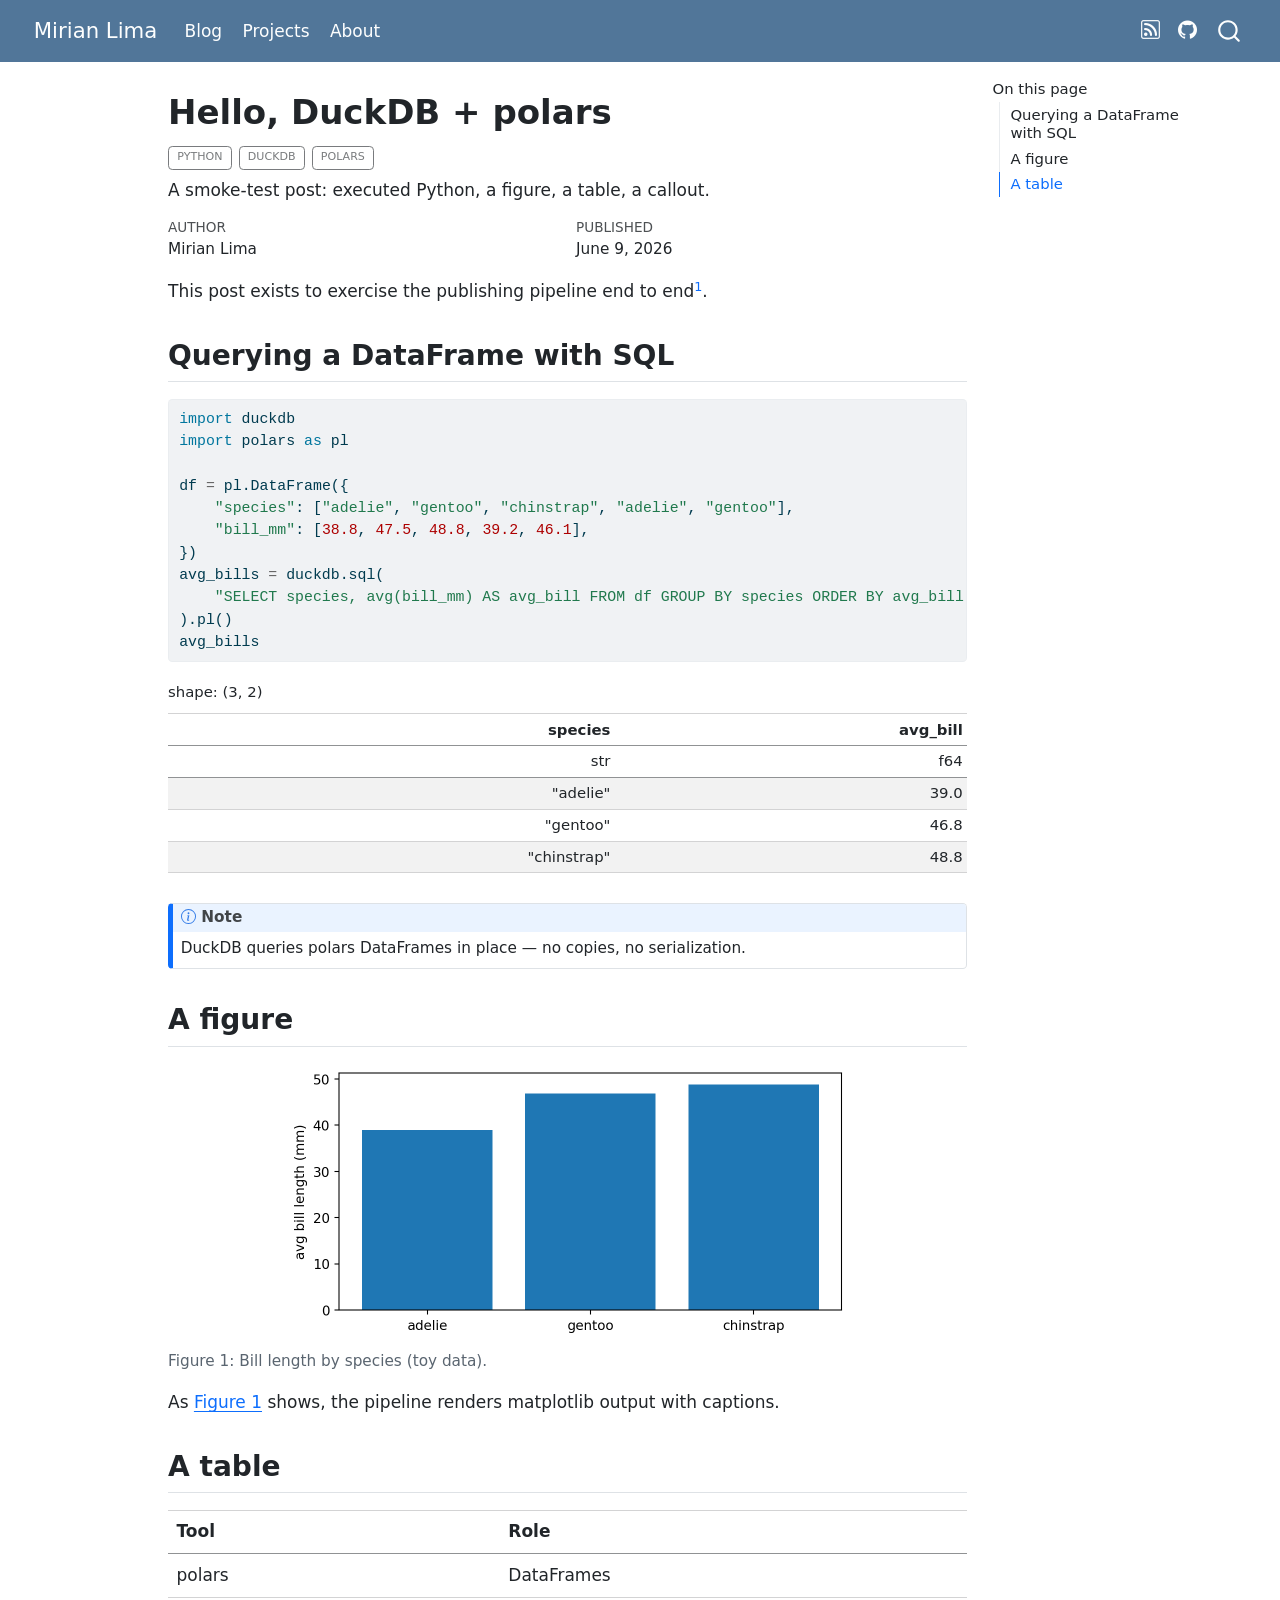
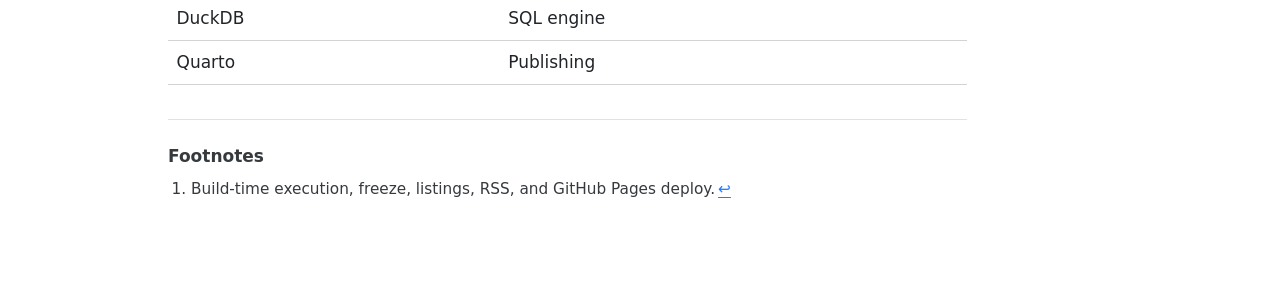
